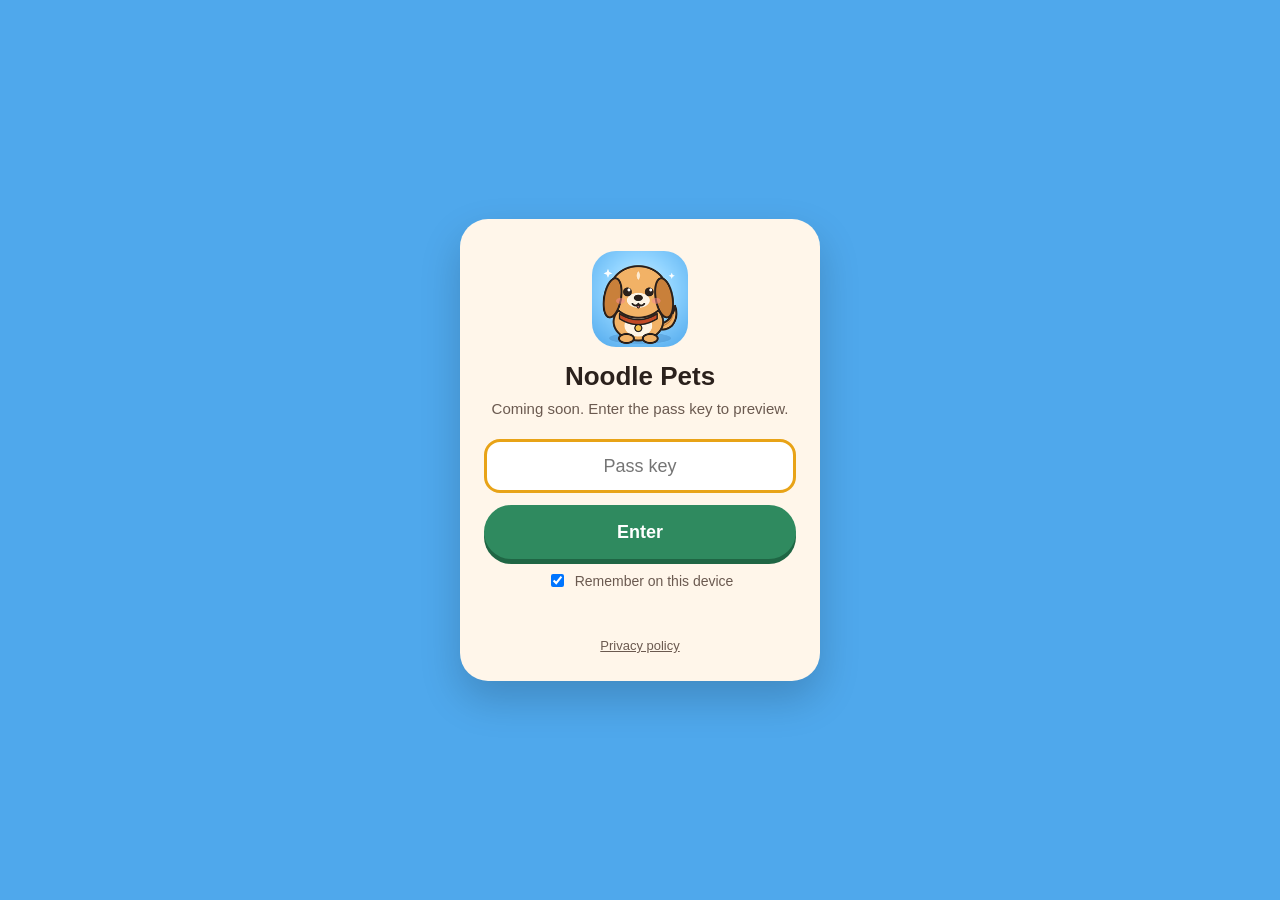
==== index.html @ c3cf855b "Add files via upload" ====
<!doctype html>
<html lang="en"><head><meta charset="utf-8"><meta name="viewport" content="width=device-width, initial-scale=1">
<title>Noodle Pets</title><meta name="robots" content="noindex, nofollow">
<link rel="icon" href="/favicon.ico" sizes="48x48"><link rel="icon" type="image/png" sizes="32x32" href="/favicon-32.png"><link rel="apple-touch-icon" href="/apple-touch-icon.png"><meta name="theme-color" content="#4FA8EC">
<style>
*{box-sizing:border-box}html,body{margin:0;height:100%}
body{background:#4FA8EC;font-family:-apple-system,"Segoe UI",Roboto,Helvetica,Arial,sans-serif;color:#2B211C;display:flex;align-items:center;justify-content:center;padding:16px}
.card{width:100%;max-width:360px;background:#FFF6EA;border-radius:28px;padding:32px 24px 28px;text-align:center;box-shadow:0 18px 40px rgba(0,0,0,.18)}
.card img{width:96px;height:96px;border-radius:24px;display:block;margin:0 auto 14px}
h1{font-size:26px;margin:0 0 6px}p{margin:0 0 20px;color:#6B5A50;font-size:15px;line-height:1.4}
input{width:100%;height:54px;border-radius:16px;border:3px solid #F5C04A;background:#fff;font-size:18px;text-align:center;padding:0 14px;outline:none;color:#2B211C}
input:focus{border-color:#E8A317}
button{margin-top:12px;width:100%;height:54px;border:0;border-radius:999px;background:#2F8A5F;color:#fff;font-size:18px;font-weight:700;cursor:pointer;box-shadow:0 5px 0 #1F6644}
button:disabled{opacity:.6}
.err{color:#C24A26;font-size:14px;min-height:20px;margin-top:10px}
label{display:flex;gap:8px;align-items:center;justify-content:center;margin-top:12px;font-size:14px;color:#6B5A50}
label input{width:auto;height:auto}
.foot{margin-top:18px;font-size:13px}.foot a{color:#6B5A50}
</style></head><body>
<form class="card" id="f" autocomplete="off">
<img src="/apple-touch-icon.png" alt="">
<h1>Noodle Pets</h1>
<p>Coming soon. Enter the pass key to preview.</p>
<input id="k" type="password" placeholder="Pass key" aria-label="Pass key" autofocus>
<button id="b" type="submit">Enter</button>
<label><input type="checkbox" id="r" checked> Remember on this device</label>
<div class="err" id="e" role="alert"></div>
<div class="foot"><a href="/privacy/">Privacy policy</a></div>
</form>
<script>
const S="eSe7bI6+uv2PQKWQcw9/Uw==",I="r5dWAH7FFzNNflLv",C="tU7Dg+xN12Fezx2pBxX2TT80QuZQuACcaMgy0SSlQi74p6P+m963Lco7szBpU22xBckzCBmv6VKNnvn9Brl9bWJ5ma27ja4F90gSulYDnF0x4NToG6OEJLbFuRxgJiBlAl3OkdBMaGFgvmeVy9aSVengG7XD1L810IYVQw31FyppDW4p727wZT1bjfbT7/6yvGNAMs93xjZ7iQbqXt1/Ss9nRn6gsKjWboa3WKhRLiLZZ4BfebGI9/KjWgi355+H8B5D99PLaGB1OskYKIRiDiEQ9Pmg+rjm8q+E/dH8H947MxqdMcqR65DNDSb3Z4g4xT94j6gYNEn0R6IM9dR/5W/KR7NTFNgKZVT2WmF+CoHAjKKIOG50j/DNaYLtKtUl7MeztSbw7f1z0KRhEWPvyD7qKxNa0NpigStcugkzQa8haiL5P0NrNGE3Qgkz/6ChD+T30vtWxIP+jj/Sxgt1aOYGaD/tuwptOg3GBqf+UDjTOiDINkeg4d6IgbBnh7kh2HjLzQBJDKIjWycocMyPudJNRaLu6IDs6HZBZfQwG/NarJy/rN7Qsj3M4X9CniziEiJtJGK4XJ8G2vm4LEO6f7F7yU1G0Ofk10X6U4IVUtP6DomHEDdU901K2cqVP6jMrVVYXf5S5YCuWvtd/J0NSL2pWEnBgt9MYTNM9dEbnJpC5mKFyfeKwT9/EEvof0uwUgkuSuyGg0wb7T34kII+V1NIb46kdxfrlbiXV3qM8nCeWIJWgQe3ggj22fjjM7cG9dip7Aw3Bf87CpT9pxlbE6RsU0i9TPByPdb7LjCWFA6kf+MzVrRC8dts3F9m9uOYcsS4Yd1PRc6tdQNnxdA6txnNiKS5VvB6iJ7kIUQYpHp78sdPqk4MPDJ6gNOP/mBdUrgZqZR3DY+0Cw0lYbT0I3p1boKFE56gfJQy286DOXRGhkSUsnTT58bN7mMHbMJkIZkc9d+HE3aJrrNbhS2myO6cpOxgXp0OlaSo9xyVZ/ptDz+syqjBi3ybxqwqcccv/FyBMPjrvOg43g2yLJK24ZBTziPZmb/81gxR/d2mTsBe2QLaX+ZLXNGvQ23oB/rfbgE1Zf6KDnLam3y5zhHfqmNWULHOshI0nhdXgFLPfq0HY/FpEYgTg6zxyFnSoCb0VcdKIw0E46jJ+/i5snVVvOzcFY/ky+x/HN3j5q8m4PRtSFFfTGoTvsMvmYTUY1LajHIA71XvJqW98JDh73+8sTrrl4nYu7xmFs8K6e0ri+wPeYdlvWDT6m8EWcUikdYuZ/XMgW7rsVg/AarPHx3dYfmuRWMatGuW6fwMaXyfTh+qeLwF36iPK7cWoHUx/Px+DnJN+SxmqAU2GX3lDYlyd9vXzqGFyA0IP2z78EH77rrzm3uAbFL32kmVHkuS9K/IHQ6SopUA7Q/mL+5aZ9UIpBFcIDYM6h4Hbh9Um3bJiqsPymhdAlWHDDa2fII+dsClenrK1ptfLEL2cHRe71WSO14rndL9g2hL9tLL6nwL+pXGjseXqK9fi/PZESLJFgic93NnyZEyiCyaHG4NzNCVnDwIBaiyMfwVteIC+bP2DUznIoffU7W24XofmIhcjcy3t2NFzixDYQTx9xX8c+NXs8UQ4hGM+wJXqV+9PbgVIXM/IaCoY2l9NW8u+TN0dYCXgTQuZjcgr4F5Xj40EWEACoOm6mxew/dH4OWNw8yHiYPX2bMZOB/3L4YFPzHLEYV3wrVAH4+PkbNaQphYt+oV4PcIV34YpUoBVdKV1JJjOAU9G91K65fgrPxA2DDjgGaiwMEKD5Kl2B9Tr8MJ20ww1h0WzpbdQOacXEAjqdNuDfx2HfgPNnhQKW2HJWoalM/26jB4/RD3NUgC9lZt6Z23cVHIYl0j3US4WCFwMf+woUhdTFef55g5zvNDj7ill59NSTXrclWd+zBub+QCylzNhy2fpXvRcWvXUtJhfemw1OFwMXQ3BM/ASkWWGiE2vR4nJG49Be/GrJ2NPjc/IV0XhbLSzpD4P1h9VKtSTYxERakyxqI9AOjxcantztzawdjRF5+K+sA9doJgw+hfvgoDZUPfASIsemELL/TgG+wjZtAh8Hiwfqi2Dx6douxPJ18pG8FgYcZH2iWh+QDpyGpeVNx81vzavF43rsdMiq7G/8gnY6EDuFLIi92ZuA60zvqL4dFS5k97TpVkqLB6EmEiGr6rshTxHZrxlAu6utxWONrtbfXwq0TC/cSEjfUNkuKSgvqx1+vNEmDgfKIjQda0aG1unLFn2Mi15pKuJqu2NdFFpATBh/QfjCzk1RTyR8kl+crBIaPkytBZJoei2ORA0g6LfxJBlm+TEONz5Z9cPt7QaSHfdd699GBlfvS+a0KBX9h/tEo5t+e9OuYDXV3D7lzopOD9cx9vsdB9IGu9X3NHP8la8PQ3ljahoStoCcd6/suoKMNHOa7Xe+C5cLY8hH1ieySS3moKPzaMkigejntgZwLM1m22okeZIoIYyyuVeVKWLs0eKeii1L0visEz0Cktfn4vGWqQwjh5MLnrqjbwYDK+TcyCHN88IRnNE91eq6chM/6aTSKsDR+AKqgnFKYfGWHNqAcCn1VHrVTh61vtVp2GG+amgidON4MyQ6yCHHYYJHqbTo2o/CbDWK6aiUhAPShPw/Vgy1A/Vf9u2+Vx2TpPdY/RmC/T/0CjJYM69+0dgFWHVSbztP+FETuMWOilqhcOL7C+HoLw8u0EQ61WLYqyhbPC8Vcruw3dwSiJem4BFSoTFOHy/ao6+3uWk6UwjmyYRb4vfFjSPvUMLbQgSBJuQ0bMUXjqlZIt+7wKNHmRL4GM2U4IaL2mbd4irvikthIKQMQq3o4i3iMrtUavb7gklRnkFjasx5pn0XcITU4iUsKzwHs4zUVKh1BIWkCwotpX8htwQaN529iWRe5X5EGH0FI41suD2xX82XC5HA88d+GDEvqZ4cpQCKq9/pGBB1LrZ9Gqc5Io5Nj1hABnfh3zR73bSsvBoEtuMgxVHhCXajVGM8yUGj911wbXWCJStIJ1YqRPeM9eoZ58EEjgpIwzYu0JqNFw1rpNAKXamBbxDH+rrWVrkLAlti/1Kf/[base64]/1+fUobmL8LLS7v3dY+0uIQoLGjdU4YSB8MIIwA+Am9QZv47fXOowGD0zvn8wEolkM9IyKnpY713UdGW549V4YbcISH7jMVFFxDwVqEN6pTfb2yP21e2VilhFLb0AA2LOCiZX0VhoYr6KxAOqQ+bqYaaJKL55djTCBVDbStrGXXyT9lBpffUx1r2CM0djgU79xGx/JkQQPqloPTQQbj/HmeHPoRYEt/LT6VXi29peq6wWjtjnURopPeT3ATbR5x0M+MXae1Ah8O5f9uvfr47AX1Bi4WOX8xx0zVYtR5KiDXREFoSb7Ofde4Qn1DThKSgQHGGtm1nqhpyO+vcs2bWuUJ9kF8L7G9Gxkek4qxTvpX4UgDm6P0w1prQPPOm7Jsgo2UR8tkuApXFU8s5fh+9/XXQsnOLjsX1R9DSANnR7LJ3VCVrpFyYfPbekVgZf1UbN7eUQBjTUcFFGs/AiEu1FmsIpSk4BmkHpIIkP395WUDmxNNDgzIZ13Q2yXzJbF7DwjOvCJ4aZNUwuMNSF3jXj+xHSTvA8y4GHBopk/h8ndwp1ydbvaLpyZzthBf8KFaF42pBhN6ivN1dFvq/[base64]/inlEqLqO34ia8RDn8o2SS2iriyKqoT281PhOjHM9jiRkptseB/0QtCynvKmLABUBp7yJwxrUcmHxY5/DQmxCOltAonMsNthNRRDjpoZg6xUrz5ODBaV8aLYYfPeAgu1iIreefFKh+55FuTSdaKK1I6181wYaA5B133FBRV9YMW1FX1S+Fk3FCjrOm/skKH7RAOsRXp4f8akj3sUaB37ZKxB20ooDdskCB2HS/ot8hYAfDvZCJh9BRZQuQAvsiRtOJk1+Gv7OyVtiZqeUsB8B2TlYWyMpmmu4GBBAPweIyEPOZ5+CdRk2z9RzaozfUiyWgWt2SxyK0Xnznyp9fypaJifcu7RJ/8xAfpRz1vLkiwzVE5opJ+5FExLl88StImK15taG9ULbOvD3szaRfIf/5dk2CmnpRUJ5SUxiHXXn7S8HP7wDh8U1fna1ZnFfopnXgcrcB13DFE+O+JkV1FHY4sukHnUqmdmpx02P6ZpEEorLuoS88/JWxIUEo3vqZctD5DC9w2z+sr6NKHHo4dS/Uqej1dNC2gqH3yxBILrj4U2gRmoG/jbQx1rNvMrYpVO4gWNmcFAiIWJ1Ff/iG1oZSXKwC12sf1nXoZ/ulQ1UjOZOMbSg0MCZ7puM39cO/KQmDFEgHWilVBsAm32woieIBzo91UXbF5zV+b+pgMJnRaKgdVlzPTTADojWfaNSoQi7v9MkXvISgxZAA3Lhr0T3riZh+eryRoQfrfMfOF752t6r+9iEnrXfiR1DQzLCvUMF8C5alrh9InVzU7Eipq9tsTsy0y/Tf3vTKu4isi8SKrpNvS3nKVe6djhC+HuO0lLwl+96/JF5PYDizzzvjpDXeuVRODIYf7pNhErCy3EWUMG1dPP2itSGGLUQRE8v37v4mERZeHMNMLRLeFWSxrNSqkuthf2dt6+e7deuW8jiq/XD+TUVnyyhTz/SJ3Wa6p1/CxcDAHhxH/UGQ5MBe7kL3E2TziS9JsJ2a+ZyvSmNqbHSqz55EF2Qmx7QuodJY6FEHN2Qr+NQrs2952RinrMdDOVFmqwwL30ukf9NEkEckO/[base64]/Tv+lYxq9PWzmhZTYXSI4P4/5JUd5+Rh3xu6GnlPKRuf9HRH71oBWkV1hQZal4aMHWyjTn0bENmrYCTwEUAntL4nW8FJ/reIMVpMdYhVsxNPtpwQ0IWAFh/qSpVslIYWuDGnPozBJFGLgrq/Y6TUA0g2o/2k5BeEotbo5peqhLDB+a4Xop6RnopPeU7vZdj7xTxBthb0wWzHakTaMXs4fYuyX6NlPfHwv09KBIQ+aalS7EHZ5+jpIV8m/Bsi1m5+Yj0gHhb6RrcpxQX38fGJtWD91jCNCufhClJdFM6uYIEUHxEV8pSA1iEXA2luwLFlzHGJzbvMTBPL+9YG3CA5eWb09D7A3pIrZ/k4XBE+7aZm/6yNSNBoN9/lrXIIVCnQAD7eNfsZocHPSGNOa3451vz8L7I0rIAu1lAxxGdbESOt8bNZLaIajgWXxqyC0oIpGKMJ9PJul/wEGOPHpMyU+/o21Od90S390luSkPtZaofLkmpQUgkct5cJ+T4FLiqIcg4INP+3OJ9NakTGu3P/Xn0YBat3VvbadCU20zUQKKiKitApwF6HoTCOY36pyvg139GPe8hM0qYa7+pn3ACkdz7ZSzSMuGaZ0uhF/F0oUibk1luDn5Dld9ir9BlAAGL+C+CXKT4IPupEdb6RkNl89MSNIat7FA1iWD4/+Qndy0gG9zYbukgi8AtfAKnKYQ1rnjmaLARQFGC2Mg8xj1+QLDeVb3/vvIZa6TAQabzvU3lK8406QfvisabHYrpeSuNhmEPm+ZLp+mCjB7iEyoJaXOg6Wg/Z6xfip80eG7CIaWhPbVe/LUwGrp5ekfotg6Km8/2aJhZs7VTuXsNGiT8xg7qvWwmHGAHfBf30oFNZwsjaAfilPNmQt8by3LuKDtVZrIYOue1h54TWE7nkQ1zfpvZUFY54yBiKXwi9utFJKpnG5diNu6ZfwEDLom+axg7WNyBUv/tZK2sbClrYWjZPTlZCHmPOyJgjrJbv+m7qEITqieNgZr4zTYHgl4gyAahBzykdWx/X55dP51cin8u9aOWfmfnGVCRTWpQ8kSz+YSIo1hWLV6Xdv7DGGuUD28GJuJ1Chu9lKXPT8lpSGi5+dCMkSR/uTR3o0/FyKa2Pe0cMGDf/v6Jiea4xz/+yuU1oxdyca+SJaSVOTx2iInpnrVk1GFCxIvZVNTIE/8Fdqk9cBlPHSMza8sULGkJOnIqCXleBQSvcJ1BP0R50OAHWPEJKzaq+Lc9MQahVlmjrkXYO1aWU50u/AdkRTWa02jn1WtxUch0qHLepXf43IXSI1QibRt48Yj/waCkvVb4LYB+yeJWiENenrPG7WrU7b5edtfw95LWQz1YLMbaBdRGptNDQEWJKQ1qsPqZA+otYz7076Ht3hpMsdO/0odYDCf0yrWeXykfogSoBkIkknOyQDasBQrpQpIhAKGytCiQDfHyVKbox4u6kXn9MWUFMlTZ61pJK2XHbyXdNaLP3JSNUkyFJGt/m0VdvWJ2oLxDuEddVhQfSRKhyQi3RH9tNlaW1QasItGIvWtgyxSQ3aMHsnz65OXjb24+6PGg/IJRPWSfY+2fgAZ7rZ4s1Uu3Iq6tJaROc1sSDqu0aiGDGr/[base64]/DW/ofGx81fuKGkJ0mUYv2jjehG3FZ7PhXxfrREVmd3X6uqcxjStCV3g5JSBdoMVrR97qasaPLBLddU225ncaPEoBpWgF//U9CKnbKMv2G+lAqWmOSLbRWyKO0d3wHWnEHoZIxKhzC7m6F8y3XZTNf3kzHqhusLR0gWa2S/EcDojH8RWIaCVMB4EYsJ8DdiI3Ak1OESOd1lxpBtLPmkhhIjP/whaO5dmHo/l/usV/K00M3AekwetHjExqttXO21jNx7BSKthF2t9tykhU8kLedV4W51E4eJ1PlzjEIn7u+0jakBZwFThyWRDh20BwtmKyMqfpGdGfc66N8OtxRL8IOicmSu4DYC8HJTdL1XONgAIlbI7bezZ/Imk/[base64]//2qug47+2Z5AkhLVrkseu1uJRJV40yxqwYng6TU4H4x3Kf978ut+0sqD32ch00y2t5oOjLW4mdy9sISJMkwDn8GuXgYwO3UuiHPB2oloeP9dz1OvhYg5al6eKOrIcfT1NstWJ9f6RSOsLJcftyJHHdryuQ/I+mwsknP3snLcVq2720b4Qe/thAHByvDO25n1VoeFJAJy4m650IGfYs4t3xoXkxdpSVlLgpeHBjBPjYnNCObO6sEDz3aJONcXLMs/cRtrQUzEX1Nf+GsQpfiKPmJhrxkJhAJRSQ6PnM2Dn6XFLSsehnDWg5f+c+lEQM4y+FCux8wrlklg6l8uSaHuEyhhK5DrRsNPd54Mbt26Tm8qOn4bup1IbFB6ulTwU4WZf+KZrEaqpyiyYHh8yAMo7QmD531bwnLSmapw5w/A3FjBLcIlNL4GOAG2VdIsdrUY4EbQkn3ylIxlMJAQKWI6SmP78Bulshmy477Y5n8dX2LVAvi2tUP5NY+t3xWbEkpw8+PK30qtub/gpXVMYrBRPUS499qd+arGcCqwZEBkn5NXK7vWUUSPxZcx+xjShOc0F638e4UstS0Lk5fX33Lppaf/[base64]/SRSPq3gMpZeMAEE+Ul8dOqdIunsVNZtResQuj07Njqg1kEiOJTntiO89IMHR8cg8xBgBVLZkbZ/tEw0oIYqTFbpFU2dnzu7a+6HkdxtY+D/UsAMx/dRrKzqZjXXLBkqUiyQoNqA2FcmStDGlZ/Sknh6X+ORwnQgyKWgCt8euEu3JpuhQKRTfbhGVTzHxejlwLgaxuWf8CUJhOCEbuD9+35Btl46xUuYcTSdLqeghk/IjxQ3vo4tkuFYUcwC8Sr67tIj7nrYa26Vs7qE+dvk8kH9nUYyHMg8113VoeWrB/pFnvydaaMQ9o19J4EySyNEOlJT6f8MFo9fOK/KEixX1IL0/oZnX65O8wWq76KXhj0m/iVXxv6BXxOUT+GNmUKEVcWHemrpGPJfHNYZQ0sl+LyqyUiEbj3zF/GO4+qjKOrL8oGyLmNVvV3MVEqvl3BRbx+/lEMuUdYfT4I1+ERlZ8eakLPuxFpUhzaqE0sX/nOOBmA7jj1Rz6j29naF/r7Zw+tD6KAkpxJHASmlRFoy96sNd4KaBMZwSgIkupS+3bX2mXHvlqd5lM8Lr9YIryQLjGwy/TqPgDG4QHa4wKJL0K4jW5blSLf69fGwW5X5Z34FMcuO3iA2vwnlQf425WKh6IdiiwZfiFy30fXsAYFVcQ1xFNId/JCnh812RFq734BJJAoRn8/W9uF4Jb+wFFPE19g/0ommBAJwaLelhiBy3KEKGslKy9rXP5J3pTRNHOAxAGhSgA8rv874baIB1/GDQDP+5L7hyxq8V42Wv8gaFrOCOrlgdOmRjLx1YEuxtYc/OkwE4Pn5/mTaNACUpCgQz/RMJjU8COglQiWFaAGEQBXrbv8kmfLgK2qBnrADZC5u1Zgu3urvmSyOexfUH6NjjHA9cLbs0Dnx4Z6wkZGPrefu4fRTsiE2UXxiVMBi5jdL/Zxfv5F+EmpqTbl9tC65VSfCFksVH6WA2zdi6pzWQYOdPW3KBRfQgrAqDPKQwWddzIe3drCC7fdA7Xk1waLQWrEZ+583GBuHmEVJDoVrHHF7ItML4UfPxClvEgv/p52vQbEmPrJpstAj/UovCuuj1lhMA5iVafPfZgwUx1tUkPSCWybXe59NFf9ezIvhQwGJgH2xQ2veb64tj8micpQbMfi/MhO9tmbGzCqzujSB852CstXhbCwhAi771+zWSD3LmrzpUqi3ew8k7OfwFkia/GfiV3XH7bxtB6b3Dr580vKdAiLAn/d43yZMUnKPy5oC4WRcbjDVsdDJljw/VBfLB9TYkUpWbKe0Fg2urxAxobZCrEHHkO70sfhLjpF+nPYrnyk3xpgzYNwKhMQdZ79SyT0N2Q90tcXUA9u5uzTFWvTYyVJMh5Sn2ehDFSpOqFHHQV5eLLwMfWgMnIoeVTu4qyhWPIJ6s5+k+89D2VmhlyySeV4mo3T2nZy06mupCoDdbw/CM73eo4XDdj9IrAo3DV/XKFSUyoc9hSuv+HxToNjZfWdrdhhkanjByGwX1RKra8RmL3DkiLtcI7QKfLWS2IJsrwhki8ZRbt3OueG0o3k6rFc4lkFlQxvM3mcjfojMAvvPuHKZfF7JRXoVLrpZ70fTFkhrnD0udZ18CJ8kDyeWzf8W19H+KJvDk82UEqZ4rFvWcTZRW/tNjml78h8cnfJ/[base64]/nbC1X85efPmd7quRtckvHFAYP1lStYkSdvuO8i/5pmDjXV4zB1G84/OZolLMRxLgMMdxOgZX9FBGTYkIwFqnx/cxyk8Jo5Xsp7zmE/1dQ90zOwvXHzARqPPB25uAeqN//sG3v8xV5mQ1WMW/FFFLi9yrRqZa0/mesYgicf9dWm02xHP3ZAkNG57jDBn1pPSlMQzNvSgrA2DZelEQoAp/[base64]/jaW/4WEYfiA9RQIFZg//T92adjkRlwglmUZt7ZX9j8dhyNnKlQ5INIpl57gigU9M4qt/kPX92jUWKUY1vHyJS01IjfTbg8GUJvOjpwSD6Mr8IMSSaAH5FlAlaQNLrY03KeKQOX/hqX72CIsDapaGVc8hH9k+mvABcsotKOx9LuYP2jeqttN+GW8JTdaF+cd9noXdYA1d0S+gQD36HWT1nCHNamggMbSavN9ZGYNauIBWdHpgsM5YTijUKZdRRjBwHUEd7YwEUkLh3YETkUP0lhgHLWdz75+D3K2tuZJLZnj5KBJ/28PNq4/Aj0bGG/[base64]/gqj2DPtekSByL8OjVnrBqCMSkk8s/mIv/Wylnc3aQUCM1Nrdaw04gpYdken+rHeb7Byb5Zk00mvkDbRh9+zNfUeF5fna9iJvQz7zYQmyP1yk/iEREV7cykoSY9jtEL8KMLqhNIy7jYGZ9nLbA41AmzBH9nYd9Kp7Jptcfs2SdVfupNzjnOoG3F6vU7XBLZJWFoZwzLeVBmW8rRwkV1hk+yBcBA0cSpeu611yJP6gqmDPRmkuV/[base64]/gTk93Rx0RP1e/Cz/B/apDvnluz/XkmidW4VE88seSbJz1bjlnUQ4fLKd2O16wvdju0anLwBN4qNesDes5MMYuHTslu0CqR8GUpz/uJwmB9QuKATyqT/5ullMeza35Tcq5+kH3Ss9tweluRhT2EG0LyFSSg0pMW+lOyA/x0RixrCCJ2pYjkHaoLchfYILyFHIyvuFSLkZnGgkKR9RPoeSZ3Gnj1nYBIHRwfrcfhdSoq+KHPAp6MEQt+NhDXQ/SYEGPkdhNhLbp1Ca973/3Kmv4eZoDua/hQDg468Xxr5xqI7bQ5wmOgXJMTDRnvFK6g41w6h0udAckTiiy4dzk8MLbkfzqsaJXNNhXqEfkoVGDHKHGX863AQouRTEYov6fQ8qb9WoW2pXN6x/UZ7E3gX/yvPVcfngGkv1z05yJaPUArFck9asx5pPYD400BiHwtllwp6PWJTBBmGTSRFKDdCVb2ykKz7H8VbHYZ58AUYmchfZ9C7icg0qywRHxxa2b2E8+lG6ItxP4aYfG39oFjCSQixpkRV/+xRbkW6MdlMAN0Cw9uKEAAAeQOntga0Tm1/YYTajxAdZZXK3bvTCpFTgMXOmcIcUDslqi2r11GTYrxjuOYzDZTt+J2wA9HIUcPQ8WJDTseS0Mcter7y3yG6jnHywOQfApoihhNWHkcUdlv7LjUUx7/ca1Myk7tEQAghO/Yfv3N/y+xjE4OirwQsd6WwxOMKl98yW6lYqqPfF3zJP+qUABfDnv0z4mP+APD4pCJgEhE8g3cuB/5zjekKZi0Q9qXYpIDwfq/DI9kEjZAxKu/Wj17veZDoZgvnXHuELASJd2ACm9PN0gvnJqy9telxC0k+eOG9BENRe4WkFY47b1IMO7hKLCwiMQR7T2+MP/Mgu2JR4PjvES7z8VmJ13Swl1sBJ+ZN4yt/nbHLOmByUAKw9L4ZykZZ/+fjrTYsHjWlvj3DFItI5oM/6RkCUxgUx2HnjO/1fgiOo32GWLCUx7gAgmgt3DgwV9faiWit2zUklGQO1ED/rfV3GEnnAwg+cu1gwB7Ex76cVsp6vUHOjrUC7GdEaR7Dw1J/Xqs0dW5OiV0p8OpHDazsiR+IsXdGF3O2XlVdQPi3hqBQFcLETypWGRu5S9fx4AO5phKNBRKN9rATDzizPz/n5EtdusuIT/[base64]/Lh3rQFJ00VRxaLeukplOz8bu/JVrXrpauvKQ5Tt60DuIHEYYdixD2sc+wlqmlCa3fGOx/7ES2lyEOcmM+GLAkJ8aqRx7A1hPUDlCkjzNGJLdfhyw7SLAMvyXexwLlXBgfWtuQCepy2GcvKRyAKcPC+55rfr/Kj3Ipx1FbzO6QfxlUztEqGwXri1EZDz/FUSLBG29+fBF722VQaVEWiC4fLtjfw/KwcTUaHlskfYjltiMVyWDKJEKdcBCv3NfkvmKXPUsf6Anq7/[base64]/c8aaJw+sPRx4zN2oiNWZQqq9Oy2aKFz8TIWFl4MvXA2TRgDzEBZljlfzE0N7qYLnI9ofrwe7YUSkZiDYzdHYMFUv8D9LjvdK229FDsA47a8/aj7d1aO4GcCj0DdokdYMRifM6pDM4IAhn0MObUfgn/XnQQVcb/UfDQKyS2hTenLS58NRXWG2+WBE1Eyt8REJoTr3ezagZycbMO3qhDgKFctrM8uzHXBwBg9sEdYDelfhzrSdVn1yXeeXChU9D3Wga9DZtVrgAjZsbIqqgu1IfX7kWfm/khN/aGpz3lhWKBx4shEAwb0mxKwah6gbZh/ZTf0IWkYwbrBMq6H+9QvCSF6hisFKaXeEvezlAIzPBCMvIf5J0GcwD7YtA2CtM1G4/NYEQAJaIOgFBEAa/xEwcEeom9yd0FDjPaB6CEeICYQlbUw3cvzHQQoo03w3M26P4HEWVB5ykLOgGyUDEzcqoKR/SKyAziRyffYvuRTuKIKi9oxxLvpuPaq6iF0gWRg53+HpnzzoiKhiIEn5mS7X1MCfuTBoxtH1JNzP63IFvXy1b/YK73mPCoYrhkMbod+Lw+OpnsCjLYYBgP7qA+O5bvxndYQ9hzyOArJoXrGA86wk/cElQFv7athDbo4jDVfsm8tK9ousvbGDQYp0jnRNkMOYXKO9bDJsres5UP9sWDciKOreRHe1+pCYl62R7bb2QPLnA37CR/o6S5WZuHugB2uzHYG+c56V0RcgBojPr98+NTHcqjKt4dkp/dsA7pT9v3I1TorAOhWNfp0OFBY8RuFf1MBlZtF7PrFxfFkeuuk1EewN6hYe/MyFVxqqgTBPz+J2IcnI7XUZDDQn1C0aJLix/Z7ufSmjkR8kRIknmLauFl8wV85NTk5Ab08HruJpSe31gJuijQD1GOaDvrcDpSLi+xO8R4cHSLSYGuBXN29oH2xWxyiWQ3SB9NSD2+DzV1m7fLmumq176b0oIooti2Y+AWw7eMRDO+/5hV3IyOrnxi1zg4pmTeCMlJrcSOwblTrvZZAIw37mextOs4xb2/6sOO06Mk/9vIh5iqyTHW4qSiK0gz1+AWaxPgJYe2cYckl6frHxllWigDXaScLqn0YoWTO3SWUv0I9VGu8Ox4unRPl2vOTi0YFygJYV/w0sq3rM3YmfPGo72oWqwsBO8FU3DIxekmJJi8KsVdAkQ1HVeb/1XjhnL+k40+paKSJ6xs3tRCbOqdTY+4k0bFISyIcAypEs6c0B5nkprBxwjdD+FbNMaQ+94i/273sDMqSXmezuFRKuhNS2Y1Gg8JVSyhs8DJZDnnzIehJu5jFKzoMzGpv2XdUk0qVqK6cPUzWiE/KKGPPUDytd3JwrRS6I43ugGWZfsrueJoBlno7+qWawbQMq6MCxrkSp1n3FiTRNYBLXVYhzDHglKJZzUCFUkcQGIIVMDBAlxdWVC7AGBQzLydL2ZynNffs3LkefzlxgptyJOn3ZtrDUO4VT/9XO/gK6GLZcm8oZuOO1dT9ZwqaqzNWIEN3QGw/[base64]/osjfoDlOoy8q6m+wPhkd6oQV68TTkiww1Lu/grW3DjNmbNISBHKr6YqH9mNeLl/6ceV/jpvzyLzn7NG0b6CTpS6W2XqNZLN6eeAZql2Y/UY3mMUgsxw/7mgFNCk7aA9JmPnjvdMjA93+fzfP42c0hCLv64nWF24Jzw3wyns9hUFDlIWje3ayEws90eKY/jlGnt53/pQGixZj2KDOs/qdLH7lanSmZz/COpJ1o+Z0U7xZNgqc90KWjtpqMXkLZCRlzjyv//Fb1PAS32jyih3UwiCG6qFm2xj4q9K/W5zqj0NK3EvCnT84ica+MeC314GWp96YiLsnE6WdfuTnprO51LeITsuo7TAgmEcA2Q9P76QoxeJ1lIu7RXru4QgOPM1LZ1q6T/kqbpsngPOj8Vl6N6PKA9wIs5Mz0UNSmiBbPqIxJoBRTCs6Ac7UBFKxNlhNio/ymgmCbCvEm5/r7xZxkU2W/dW89IG1H8sNRll0P2exeP4H07qyPBJ3OGR0ydvv4PdNUlLQmC7DkzJ/CCBmde3QoEtno0WlZt5CDpjUtsSvUxDAP4NQHiAZoJ1czL/l+Y8AtVDCytBIU2iRRk0yppoFRexNVivGtmCqiG0tlvgZmJ/Dq2zvqLyXicp62DiHsz9ME8XtUcrqaOjWC8ktCfeKxndfF1CItKPxPCmspC+B+oJAcOi1eFI3ulsH/MBYs4eC+ge2vt+GpsFXyEEiaj4O8JPlGjuMM7w7tKZKEKdj53eO6dYRKO9euUDzPNrnD0+SLq6LNLk3M4d7gQJNXzGG41tel4LZmHRDvLAgi7dFEdKqV3ua/WdRmWuVdBVOGBH+268KWvKc3fmJS3b6j6hOpGKKpw1g97JfrhmLL2I+JL6LCzv3xp7J0+mCyN0jBMosC66k36nSvqGmBg6sFzVT0k5vwgCo4ZVb/[base64]/oGBR8BjCPFaRGbkqM+kNm8w/Ei7tMLxiP6D8livbSfCq1Kt7m0TaLsZuUwaKYFoO/JwpIqgUwPTOzyrV0N2EXU6A3RHiJcISdnwU4kKxh/Qk2hdvdkpZS+ZqkyKk7eBozjwGfcNNPl1OxFkH+c/xf8j+aBrJkjVhN3z6sQKQ6KxeDTl8VFBIBEJeZp9VEDcRWBi+smx7YKc/urfVlq5/mEGX/nLjy/KxYVGUhkZ8Mxr42OV7ystbzn9j3y9V4tBnQS4KUuibiXak4NVlsdNDESrfdxmriktzUrs3v3sWUszmy7Zx19/dhyDtfCt7O8f+0ITav2ZAJXqeK+sBoLzxJ5xWZrmXfq5ipaJLZZDESfHhTVvVz1X2DGJ9ZPs83CCetsw2AFzk6fcHQWzIoKTPE8QwFIhRASs8xxlY09Val9KT9Wfp/q7sROBcUWRidacII/ICsZujOEHFG+dQq/eQZHl/uod2e1PrWwzzowTzuagDQX16KuKkcaVVlraBTfmzEFQdPymcwiCpzgbvI9Gqm0XZy4VR36Rz62xkYnrrCpuxJybSyh1YwjN9Vfrf1gW+feIX2pUKKwoT1JIv6643J/pgYxNX8HmeQfbwTik2I0uPVcTZfoUzpaN1zP3QWdgci+gbn5XBe9pUtO7SVVzskYAxcbZj03LM7TblJShMyZ+wjhr66kL12wiv4emWzAUBpcgBgz01sFo9qiQ857m6LSDQrv6UTkTKLoR+BxBBI0P/1Dfi38QbJh+Shs02j4W7QjmD7Yv/iIGdJZcDKFpX4vEzcXihFu1ipAp+fE/hNWAG5njtO9OXBcwuK6WxP7Igmg1/qCBxIQyobmfDz59VO8QfnwyUMepPO9OOgtcjfkxF19kf2geVneIzRFSgw3jwS8K73zjKJiTK3jeOYKqDXcQgi8kM0v5HO4YdmzlKyzZ8Kl5NaWtV6++b1qGhETjXN77PZJrRZVojvmPVShJfl6xijcpSjh4n/8/qOktckXOtymKVTou0pOxJIje5nmc/gxj4OPYNyx58yXMm5rhDraiXJi3j/QX7xy6oZvgMhq3U5or5rCjkDCgPWqYvHpsOFDx3P5dHBvJbc2HpWgASdTjQGR3rcw7yqaXuAIXsOM0siMqyuvZVIBl7jqtuK3qQcUK+GnPpq9CTm31e5GdLFs+FVbMOPIF0Y+gKO8pmo0KQpE0Y98NkNd3hIETJytNc5/kgKBoVFYSF8udz1YiuITBun+fpzghlGrAyH8eLEe92cW+kqWMKuef/CuKZ/gy6TnHDngsn3fsUYXopALf/+EGZ0da8wbvCVv+qVoKtv6h4Cu3n+97TEsZ20gjGCWb2hfmvE0eRknvc6ByCeOkN8aoKbmALHl1m/sZnL58mddWCDFbWio64lR1crjkWyk5TLoIQQGCjl8tdk3iLMMlkqzUBmGNYk1i2seW9OTmm9uIU45/wfDA0halNh7MWG5s8vf3DkARu9VU8Pv+LeiS84wdO8CzuUekVNPIf0NecA47omfWojLaMUxPo3ch17oRDmT5ah4KVlHfbtETukEGfhFddUwe2Szttk8AqDwAgzS9qOi5axVXNw3YdcTNS7tK3HabA4JCebOA+RVVnkNrPI2tHrJO0V10j2dh/ue+un4q6ZqkaxDDVw7zzj9ueFjKVV+DkjHkjESB/81Q+wf/Mr6oSeF4s8JY4iZwK9TxiRXADVmdxARcK8kmIcF6pwIUEQZDTaTSKoEn8MVUsLmF2pbwaKMem/cdNbGL/8MIPWvXDA85fw3bhzpt5vVukfeyQHwvlNPjau272Y98Pq1ZJwnFx5ZVLp4P+zCUu9755RzOnFwCtCOZwB1dwY3ZuZ1NKzJnCyoB9QxNaz4OvATTDBt56NYAie+uKeqoIUSnFX+DxNPbRKAH9fNRrgZKClN2jCFmh7gyFQLSOx5WUF0KNGtdPlJC/[base64]/1guhT/KieRU3kxXQuamPu5199JT4ZCUk26aSTPGpYmCqjvLadu6pTn3G/TlquGb/S6tvAK6kWbaaibxUV/5ub613nZvA+qidDAQLdWQE9r7UO6ofTG8UhPEXgaTdyo0H7b+hwTLwjF/cQR9FQOAlvfvb+uJI+DAA6GAbrqF7iIlZSHyvANRVHVdwtd/i/TzZMG0YTp+EcsjM04ivELxgfoYagTTO4CTiDgvEBkUctDh3lQOHuUW5F9KTE0yZb02VnCnCsEfbMb9MRJ+wU4VcSrD57l/3r0zDdHFJv+OvkTkKDSnZ8SXXKEnuf5cS0uV3Zd9CVZf2+7YaxbYU/XotqxqImWNx8ijH5V+hnUHST6rdU0PlLHIXjgVoXEIUHS17nAJriEmiLf3prQnTwF5TKjYqXXG7puB4ILztvApXI90A/2sqHs8Vn10Mfh7wJ+LAEGg4hci2dzfHI7/NuTNG4nVVXkhMAn+cXgHztfekyDehregDC6v8iXeALGy9cxRtQwdWfkMlXJGQDh4YPJY0vn5iJ/6Yqvtej2I0j4rm55zqQeXTXuhCjg/OnLS4ZgCThYOZ7uK7aXDj/tu6yU9uTbwb7tvlr+ZNgqQp+vJ4LEKGU0QUeLDgSb3RR6S/FFun0YYvbY+eS/hDdzaTh4ZZulveE7aK6wMWBIASAOjkEZ5bpZJ4Inl8cDDxkqRtd21SsBb06P6Yzyj1yMGBhb+QShDRJMVXXqNxJTaa0cxRZ5Bds9UHlcyfNUXXlh9qF1rNNPzC6CsH2nfjxTmzMwnn42aR80xrfda7fMjkaJHj/kW2rGC2hLi6tHIZpRbHXkuZsfiIIB8bfno9EYUoQTywOSOcbb4gkI2Lt8WzfUFKvoyOMikPQm0S5csmsFXVHnoTs+3jnVBtK+/4Ywz4RUDVy0Nf/4YOWMRSMJlAU6LMuNZZlH/5XpycndUtaWCtGZV0wgPdrKerW4p/aRXaBLEcrpz00ib5hfHFc5ej01VsErufqXr7D0jp2W7+IQHU0D/yN6svI35bvjyilxEvBz02P9cJpmi2m7CdHwT707HWT2pxJ6o2QdwF8Iylsv9xOAG9rFx80Q1kEKfvFKnaEqaGpKujpLKoow8EUy3B89Nj7FezOiI9wLvjJbITRTTdOQ3uh/A8Pg4DP8+dEtBHQTdqLPchhSTr8fqj6jPOC6c4m+2fl8tLMCsAyCvXv1Cn4uOS975e7lNUysXZs/NeZJD/xHa9WpSHouz8xOyvq0Sv636sECGUy6u5eBAXFBn1QbktEaiD6D47SHJOW+cBB3iA2rjbrVzwPTazKpraeH3uQ35DCO3PEyLlC8s3264CWytJtiD7VOQI4oFAhH7sX5lhmd4BUZxX+66mbeE7W3V5ambIz/B6+82JDm7zaB9P/j6NbjKzz4CGZ/0KHWF7fkWY5U5jAWG2/39ZkzYlvEodhgEbP9KcU1/l128V58blBeLlSlBJkszUBC3TL5XH9U5KGiwKqRv21aqtC/OY9dP06io1+qWRTCN5SVuWqzIDx02r59hXv90aIN6Ruz/fOK1QnU7pK1GKGgfnY0eMIGw87Wmdet1GH02iL24tA8JHxne8tpETEj2Ud7D3svvM7y0vcrZProIV0PV2/n71hYa4raLScvBA6WQQKl7x6MtVQ/caA6oSBt15NIBTvf09y6bv78DRoDZQ3vOgX9bXDBDZdbYH6BpgX/2XWXA/ffNPQBWPhvfDFH4F7FC7Pdsfa+MYBF8J7QGU4E23o4GVMVdPmFCip9akuRskINBpid9w345kjD/+TAUzDAvHqivTDZ5ZjmDcrhPxXFIZ7uEW9LmFPKGnrxmvWfe7gYS8fFhkeCnbnBKm8lHhBD13msLWniaqqIVqWyh9Rddk3U99NSjT9k9USoyiOnyWxbbodR41rNWLWkvx96SYI6ojVPkXc6dzAplJuOr/wfWQmXeXyeoQg7oNfXy2bUPvKRucIe+kUf1qXQEGrkkvhLZjZ6rJDUQBu+CziS0PP8EC7ongjHSr6LbUtKsuz48BONtDhc+iaYsz33qWSuQh38CVFqiaHC2W+jmr4Rlm1C3a+VA+ton/ElaQZJJhqRvNNXNFzUKBdL7437n6xpG/[base64]/pbwwU365r3/fIU4vhsjeTrn3POPiEHH+cEAj1F2mBaM7BRF/KaimMi1lbqcOANFYE7dOmt5GEgCGB6NuKrgwfOc4rWwZ6O5MYW2C6oiW5RudvK0YEN4vRzRJczgJ3YsngxZEIxEhi5xMHoN3jNL9x487dotSlAbYynIUrmbKJq1N/t8JzCVZfBcYPPjxJ1d/0Ip/kHDXE2dVqqOMhznRDJTr9scshmLo7wcy2LUMXLFTt7LHJqjZaLe7SfVKRwHZf+kviZcgPgWdppLp/R/NyWFlwZNmabnU7HHza76vo5iVTHTOaOUaRzo8Gazgv439BfzQPk34tqWBnzqAxQitiFIGJr+Xn8nawU/oBmAOvS9niWd1/TvpR2InwsVWkJSKGTOn8foqnZjALkYlwk5ZRIJrdsdv++5JgD+XFwF3+ecxb1VT43hy4J3WV7fSJufuPQV8mDz7lErEZtH5B4W3vuZoodNXlmhGqB3VYYlPrHF6OqUQDcTz89c9roGx4rW6Z5bKfQYUlRLYKH4mpH6SOQdBkLu7CaVo4A4FFMjhAkbRvsEDQa/mdxSVMd6u1s9ijCjVSAJtEtXFX8UNqvbgiu+mXcnt8JTX6M0PRYfFYLoGXeOVOrVeHiK3WiToP/Kq+shZXC3o9SNE6Dkb0M24mbhbQYCHmedDLdNpFYFf0ywU4eY3O6eibMrx5knESLQ6lIThcgKomMmu4Hx28Hiq7OmiHGdofJ1KphH9BxItkwLpsMdzfPdbO6OsPNHQAHO8bkOagMI4fL5YvIO0vkcS0+v7l+tnR1UB/CVONIzeul1UWnC2fPgO4Jb8OAJYFIwPHtdItUs8FBKwaX8ucP4Ue00ZnEaoHDsBSxzZf7LzWIizMzHNJRXu6QM5W+7gPoGj78H/[base64]/ivg7iTdGykW1dv156RkRSDzXgVomJDy9jG/K4FH9TcOajTe4jk60BTstoM8WEQtlstVPcXSb0mo/H24mIf1g0cMZBdD1gm9n9tNqicoF2DQWYo53PsaujeAHl4XoeIxhn4fBUd7U1XiEwM3qRKN/dCPMXqXgND/3w4ydkSEy3dKGadZru4BcYA6Mz8uvkCR+wP14Vd9A55RUfEkDayN86AX6PgvLCOifnGlHsnb32OWcDYIt5R0Yrs01mE79dtX/ViRv2+RJczyA7sNf3PFEUmudgh1foRIAcLu0uivIaIrFxIDq1dakYbh67u3YIdtyUAP9z1OLeRxpxTanVhATq22Ap2IMYkVAh9n6VejNHY4C/B020MbdZcw3/CbsibixpP2v9xFlVmfGF7x6gtYA1fBbk97J7owlkFJgjZthdY3ueKnS6eIMmsm1anMz/x7V1ga2ULXiOInLiACXBZkPpuDX1lTBIQyt2XpVMQvhWy7qSu2/V7AbBao/zAovZ2az+0mI+MyCxMufGt2aJ991mnv7Q2qgWi2isy98s/F6GZ+71gw+1NRWWbNP/j/CkosI38lQm3DHppcLunQY2ld1u8L3qQxmEVMwqdSNxlQSqfN9x+xbetm3xt499A0Zzf5qdp5vkIFOTtjF7eXxmF45EoUU5Z3m/uCE50DjNBpy/BBDbLpOm1okn8qgBUZpKcosAYhikvz0uLPjAwy/bxP2JIZvZ3VfuZ+5j6dM00A+QxSNhOsqOO0l/Zuix8Pb4CkN/54hFXClWe7jVXwA8TXO4Y2iU7UM2d1UPWCWrMrPO56LxtBwpkU7Dgzp4+jrJ4qHFlqd1/x47Gy2zERC8qXdgwu6I23pYB5PCbCqNVel4IHSaAdfuLb2kmU5QEi7Q+/CO1sBGVt26DaSoXKBt8UCta8daecenv8SgNOK7F8/kUqToo6Ayty4AJm/84C1vbyM8QjTmIQO8I3Et56lcyM3AmnhPIIaOerwW5iSVXtg7YxcUeoDV+vzdAPal5weGuvXpvn2AtbDb4455w0G1Qlbdd0XUBoAqyEngdriRN6GrzeHlwO3vkLjd5TUlq5oG9SaWaPJ/FjlSGgkk8cJ6qdVHTp98a2wVBq7yxTTJU2OqzAoJcyaWNvFSvom2lWRn7PvhfvGCmory0pIpAoQzxJ4xXcrESoX2Z3hHg/b56RTTNDhPJnULQZG69ObkLUo69wQ6hh4IQOx38g4G23MjgvgHRtYCadCBwN9Pf5fwxAlJymsfnPVgXUrZv3EaM8s7vlJOtEOQGI5dJmUHopgBGxYzPczhdEVTGfb3eaHAFpQAl7UfVUYG5tpf7/xB1aTevNX/2Gc5kL1RNcOOcvgeFYerwTqTO/GmJqzxSYp0n9PK4ADjzRsWaoa3zKi4OFtWDCaoQ1GjEvjUPPwTryPHWUIK6wm7lJzEFBJz4Z3Z+yJLOM9GFLECZRk22/2uHmIYhtgNFA/DibODPFPw7cIaB3eZtVBzMkDWv9PLcYigxNVcnp108wYbQHaSVbVuQoIhYai4LjI0CuPnQXI/8fcPo3blBW7hOEGknH0z4ava0Noi9yi2HnSt38px7bf9LJaFspYQJ2A2N3PJPZAnD+8Pyej1ftZDCpEzk8dqLwr4hc0hws09xoStK7KWc2KKbfBKcXuPwbbvmlUY2vftd9+4OkHg+3WWiOZViA/M4LL40oOJZIQvxc8VMrsq28PDO7zaiQkH+Y1jRxfpMg8Cq9VzZD5POrEXHkMd9ipoMKMNglr9L49hwdGtpiyQKXDS2m42lMJhXzYg8dl/xLHOuNPWD7CRIHUZdHLJk6C85VnAAz955kdDfFtkTA8BNLEfdlDPaY1Vj60CzCqY30K/Yh3T49aZ0sD3cipR39teLX45kjlWSyQuuAX8vpJ+XJsjBgigz48wVEQ2X+VeBbkrcjAli+aLUmCgfwwmTpcAIKziCu1ftT/FOqLW4C1DMJvcWvhMwXDJrsZtx2sg33LZTZnK9aqF1R2McJOnInzOzuGkdcKSLe23D0Sg6URJgnSGIY818FDNNK1ZgUO57F11PHTFy6x3zMMgaHeKcTCk180VFHjdKxmbRjI1xMFcCiPeMz5CtrxRvqs4lk0JwulblbrSmEPNwUUXLO0D/hJ3huGrcke5GZdWojw/HTiWiTzkFzguyukDwyKRn08fI+c9Ur030g8TsIk6ga/6G3DgMQ5qbosBBDhkdZ6IfkorqsCKTvdYhkKUfJ9pYl1DlVXDy+aBpQYQinpL99bsqM2/[base64]/WYAQ+qgY7ILrBuQ7ZX4i4KmZ9mllYjEwLLaF8K7ka5g94Z4Fw0gJ3EWaJEF9TKLr79Nl0+JV+VI5B+AQgdtPEgOD4M3iO171k5CPXc+cavGq6jWNppXYiLQPFwBe1VRrenFuXYF56qtg0oU0YimzcjkNrNsdFGEuQDnQispUCl6/rhDCacm+N9KM+cgpcT7kLQzeHTwTl5VqkBxeWS2gjKxwmwpbpqRIJlJfBxWVsK6G9lxgz/OGSvF/bGSjd/iJdkqmDN2o4LeBUOEOZM246Gfs6autcqKtzRvSD9GVayZFKuQTTC/YNWBHgY0DjmOQXIRr3KE971wljFDCPOCCL2hQAeJ9l7mJsRD2oFNg0YQQ0hUtX+hS9LAHSRrXTk/yn9+lWqrZlu/JdoVbaAKIAJWw++7Ajes/IJ1OzSQD2aZMz4tqRpYjF4EZcIRfZcyQIIuu59nTzyflYiVPxm2rMAZeqiHMGLuZ3MxXLJIBaLE/nwYf6Oov4icRG+3gEKXljUTivNO3SzA1yTNOHQ1ntBXCB0t8xgpeCtL3Oej/xBW4jz7SGTL+oDlotYwmhkT2+CxXBfrqOtJmJWmGgjU/lpOZCSTXqpG6zU8H9MP1pwzkt93sxP7sdNn6yfsMIFoxa6Ls9dp4Ikl2HtjLToGPA+f4LxSsLe8pMB9IBdmO4oFW+A7r1Pdpk6Oaj/9egsM0flg/uLxmIRwPi50EVHNxDNMAgetXeHNRPoE8TBRACK4HzL/wICvzfqKZp+vNXAOHZN/Z9P78aNM5MiYv/EukckXkH7NtEuwzyJuMf9tSVf6nmnZBz1dS2Oznf8QHcMTTfvVm/HvoruEpEtxyi7QyH39IEQ/m5wJJK16KdorfglF7wa77V/1NIdmXYQOa/qDtDQIlJFXcig6oa73vsBFkfMCdFveRet/[base64]/uELQZZ69C1uQstA0/2otoO4E3t1/X0N8GVnGhusXiLwSfRrTGRLIxbC5t8kIRGgDJxRcdnaQwXTqGEB7m02ELNypvmAAqLrNiocbPkHcCsNccIeidPhAWmr5EINaWQMazrCsU4XTeeG7FPsOhC1jTsz7kfqTimVgLc080hW3u0vJGMqCPtNZ9ysNEtHwmxbPDcZk5kUn8Mz3q9/eIQAU9x+b9JjOjmKib/tTLbZBuAnH4FD5WhIeLcLzbkk76Uk4uqJ1mq82UF+f5F/GPTY8fhGBmIavels24eaHbh+Ek+cgh5d3NYY7ROQhQDhdYZ5tS30psXsXCsYswj9q/wPXvTfy8Puqa1QKTvTtf4DXAhqE+p2/GKGXRR42X9g03g3pcYqdZ7SUzd+0P9JidxPS7QgmY01ozv2XI9KZlwAqkl4abyfnDgsytNITb16dkewEezSVeJ8WnDcc0R4Bat4eS9TOalgYzGDcKhYeGvRfl63LEhSK+Lsp57WwkQ5VL9ysTQ4wjSYZQqYfE/noISAdHcVy8wqPBdtfD6FICnkrhHgYv7WZBxZYGiJ4TLAIb9LtjssNa/ZmsPzIdc2SZos4Yq/3PZXhoAB7dKnqcm64IKyB2bmO6/[base64]/vfExs4Mb31OZ7oqLRX+oNUI9NcLNKoPPNSU8Ewhsg9wYCA29dC3pEz38v1wgTqTT1vbebZGkn79ndOhVHkn9PNkAZsTLzFBR74gpvzXmkVhfbIc9BdhSYz2DeTKwhISDOvPur7E3uxTIwfe61H30FDE0VYmaccLyQwmZh5eCWj/t/s6XhP85t+i/6kzfCCQ5QF02q7TcQSGPmdTLHc6UqCA1W0d01ITCaCSqX7yKnK4qFXf2lXg66Vs8DbpdBFKKI2dWtNHkP1vdmLNqqZBHMuSDPeNpBUFn0ajYznGnczZH1SV+PEnlfMMz9N141zsi3UZxQr84sF3jpGleAcs/B6bpZSK2eerNWGpvhHyl6RHVoeBNn6yfX6rR8KbRZSQcU0wdaGbk+sCqig31K9F1XFRj/K2+OSABs7iq6tjRBZP6lMjxYaBDu0E1Q75Tm9elc8ZySyYimy7nRQ1xKv0HWoUrEO8HRmrvf+Z/BPAQV6uIjy9/ajYf76XnXLl8ksBdijYvy+vuLSpkQOP5/[base64]/fU99jUMO+h/pGrYO8aBn6oowDFE2iEa73dHb8mh9pbphS2d1ZWTYDEwVlt4S0be74IIaRx03m3MJrWStX/cHMXGY9WRprQj1WdtvhSV/neos+ql7ZFkYsvcVwtkMhzSot0t7nKIMIbU0wq7Y2xPShnqCYNX+WlRE4M14afPQKMXIb/Aj93Rri5D316JhGouV8+PusNpWdhZH0k9iiZDZWnLA+MR8j+X1h1rqKQBcJVHB9T7MwnUDgOtz1KQsdi8ovUAHZ0azPzMVsCbhLsKMcyzVGPKzmx5KgdC6uWgvWN4LYRENFjOuZQNbHai9cqmwCJoLRah4D6nxAdw+vdbMbforWUFeMBtojuhdyug+cnRSOEZ//0TcWDw0N2zD1wo5Lred+E3ppq67Zr3D/xUSvfvjLYBgjTv84vqgxgxgYm/1VKAIzCoPOVrM2Otke0/Ap1eYlJePOGBJvHL9+JBBqLx5fMQu673SNP1gDtGkuZbaDDt807KmF6CdnhQfMPqlIydsEnzDuoC2RWneraj1qpXx6eKqJwFBX/Y8ggQXz4TFV6xyvT7u1Ul1KBGWD5MfuwSA0nyee9IHROxK2/jQoW8amFXnckKGXqc68CfwoEq3VHzfUrK/+2wIqKSKyk9NJYwHEsdrJ72CDKQRUAn5hjM+9iLs8E0hnJ7TtUxAiDkBcYgQMzTcVUmoxb1RdFgysdzQU0vtL5/K91JBVeI3T1qJ7b4A3vuTnVzLNZwwdszxBXHk/Jxrxbd8xcJMbTQkE+Iw+aXMBbK0C8PgDgiMaO+9rVl8QM/86O7/JsCIBHy8lJM+taHZ6ab700lNC/Mpgvr5+A29JvXlU4/77VpFmk+fwWvj8vQFPc0FELozIEmyxAQfrbtbG7yJUsNiCCQBPVGDTujX/nrAGsqqMpu67dOxUZ876TrBoUVJAxRwcNGvjgMHoB48G7lYJzloc7n1nhImjahy5MYUt82tC40jVUEXV3GEYpYjkb5/oJ3UtNNvgn0v6DhOC1dZhOD/niYyOxWVBK3JBN9Lr+mXC7ItvlBux2Grv9MWa9dWHya2cm3XQxqFWYGgCqYo3YWLVXITbftzMyK3UPXJ3rHYCr0HcMHZ9cOvxQ58BL3Zun9Sm+F9bRrM5w/[base64]/Q2gxoIVCVUXouUvSaRYer9hrNrkjbQEvwHVIwtlbPTYLN411muhs+hKBvw/EW76v73WwqYy706gMMySPaX3+XdMXTMFXLAZfLlpNCeelMJ2kpC+7hOGV6SK5yZjFuIsjvT081HaCj6F8cJAByko+8XxpMV8qQU6wNefHYNRxlHAFy8LfKRUBf4iIv6ni7tDaRHrcG+L62W4/fBp70XHpWXTS+ThjVfQ0AU8RujZXRFz8i9A0Xkl5MTLM8OVIdOxcbAkP3cNAAOhqkXMusLCepAh0qfuZ7VtHUDI5PQ1W4EkyGKNvqpJmVmZtWknVR1n888HeFCtNCE3WaMWiQxBv++XFJwkEoMKDyebOg6Y4pYfQ0WS2kYnV7Z6o3Wv0yIz/H1gOABlJ+aNApMkDS3QeM/1B0r8Ao2ZdxeEtHKvj/++idDc8nnf9xRHA+GxJmzCFVyvG9g3fAO1NwefGyjJoRFOg5MIsEqGZ7LVOrKxm9UBIQrXMuraz21Ak/+CLTKlU5UK7BZKi4seQd4BHTEXdg+8M4N+yCue3ptHf0obArWalh3hffJDcXtzki51plsRtDEFbe5KGTAmKf67eWQYtGEyy7nTmYlEroJrQrAI+pdyKXvht+cEBXokD09tweI3AoSK45zOxgzOplXg6BeVf68tswp0Iqb/RQB58ZriHSGzWu3KTC49S6flJCoXrcNyk9p8sCOLLwZvoAweTP7DZsq8dLII7e4YVZhxK3C3iBhVXDRa5u7liNA31s4WIL/gdJHiJdrtlfzBth45Y4v2FXgW86qdRoy9OBlHXTtOYG/mdVZAJU9sL/O93EcDqQMRxoDGbY4/ZcHCtsObxVqgdtJ6ZFgJhouA7h4X76ySuJ8rKYW1qlsK9dCXXyuRZaHTltGO9f7OTvqDZERGlRb/KbTuzw/vYC3ctio+iCQ6iUQNirwidvxb9TtU6OS2CXfm0gl2Zag7naFqRJd6JrYh6Snrwd6y3xCDfXg7bCd0GQdm0+Swq1TMkLaWXveqn60aUjCxKsjnigYss0at06FR4viCIgjyJfsqUuWjOxPmLsgUUhDxvKU+TDdi/psnLopAxUFWhY5nGlipyrTYCtbxFkg96uS3akO1QskfZwHrxkuWNuyjy8F3dlaI3mo8PefvJl9RYSWjzO0qni95L6HjG1NRtGrmlXHKVaQIt/OdjNFxuopCootMcY+tTtNRKpWjoekzhhORdVlMohBCj1+KHgyX0w84uzxa7S9R2E7xKmaGeThnZyG/8CO/IOk+GY862vrNVF7ncJ1fNGX+s7bnC3fbb3B2sMOUw5AiqBhfQmJJd4i2OSk3h7igmZ0sabg2w5TE1u2KN2b1FVM8kK3W+ObMIJgArP3JvlZJgZ3Qv+s4lFceTwMdhgPRzZkAMnTCmgOJ3DjKJSyrEhqW1Xnj1rPsz0LkvezxOP/FimUbxa2q1cV+ros5/k/tLQbZnOTrMdZQ53j9o3WL0xwP+el/5H5d3B/cgnTbvLH98l5BaNK94vMEQqzD5nezaEE6VPa/6dlUxLpv7s0JNQa3j49RifFk+Ep5xbgq5SVUhMXvlged7Z7oFHtPxBKPvUcMbJRZZ5gsIcjBlUG24G83ghAc/w48nNoGwJZsgl2bDSSFyZJChPGB1U6kjaq53Oh3xERhJZKbd0Zao1316CGq9xuBzBygUQ5nSTCcYYTHNAigcJ6rZkFXMhhycFDPZ02mFFQk2Iu7gkQRja0aTvkjKf07a+l7/IaEknz7IFPgKcAAi+jPAo9bIhLdQ94tobjotvpIzbi4U4f0r6Qe6ClLD+xQnVzW8qnpTjo7uKrdwSgMl1ygKZWRvmv7GUeRaNY+Rjxuaitb/0O6EzvYOT59oPC4HcP7o1R5BD5d9xW+/[base64]/20+LWG6YT2RElNb/IjF4vIgm8T7dtc9eb2U3sPo8xkkHvJCx/bPL6BiJOeu3HQsIdZgzHqwXf/FAUfuGsNhzc9nqenNEmzdzfu97FK7Em4eyINnRnR+wSSN5Qy1dk0oacZVYzHFS5WRx46Gin3DaexuTS3VnPHL+9SHDC41INuDTOT2k4YGzSNgD6iUSbJIt+FVyFJjVdtvnvDBNY7CHfz/BHOTS3krmgsamlaSG1RlXq4rpgPoR83RXaM3qYHCNXiyx6fmuKLsPMERRt8vhGXneK2iuykS9J47T3OYUcqPk4nZMnk5MudLLZ0pbXrCdVXzVV6YiUepVPCKqPFFCU5bhmW03WmQAWzYBNL35o+bcSwzSOFaq7/7OCuDN2Rp3Uq8pKD9/y1LnFTokmiggU/jvXCKJrNw7DjGmw/A8YYUx7E8gzG+M6OhQn1tJr2lIJe1SUYjrCsnmIYgyO1bvVHWEd/06hLlCt/B3vVQTXuMi+Kz102kr8E1E9X57iLyUaBzWa+l2gKuU/4mCK56Y4cOzaEUi8rZErQfn1YP34m6g5aPfZ9P2Mfx4nPaGNZmvYuL2C8QsQ11IEojPpVQukUXiQkKlvVri3S6ye9c4WrogejbKdI54HSgZOcYdc77nuMTe1dBoOCHcA/6E2se+5lv82JWNiV3Q4aqGVpZr8JdlF04OJMOz59kw0laoBqhVA2zt6ZVw0sNw3nwzFUsavCfRJ8XsthL3f6fR7N8iu0igOkL643a/w8g2J+V2eUgJzQd5BWbEY7kyIxLwPGRzkiBMnu/[base64]/s6nKZPAHilhmbiPKyYtazCiHg2X22Cra5qOqXf4lSByuOSd4ozUQWsq4SeH86OCKWn9nFGMzfV2H/lutrBdUGqjozIGQ/jlKuT7tehGE4PeJBnNRT4wS8DjXxCxafgQyfO7RN1INeyBFMm2wkcC7L2w9+QK7QZp/iBMtVJ9/SPQn8DRHQQAhCdiojxyn2AvUhBaodKRX0TaqdgzxDCCjvVShNCSJPmw8P1ESiUzpSnAGOnXjvJpkbnCBQJUeR9VyVS+7W15ytUzZEKeYD1cbY9JN+D8OyT4L3j0jVqX3K37utWmSBP8nhM6z9VhJViUvfu/[base64]/zo3jqoMPvh1tPZBqr389M93MspHkAkPEjlqzgV0n89EiBtjoLMWAGtegsftZUzlCYGugByrMl4pMcTwusLjFA1plPdVVLYFXcLUubDZ2uYpHa27YW2ZzdNTClnNMFVySMCpyDj+k1BlTKze71HSLwuP1J8bm1+Vv2Hqv4i9yI6TludDc/cw2EBOkGPA55dIdzvsqhHSMBywekFOJqx7Mv9ksHTjmjcLY/XLVnxuFPVHxdnZddK+Mj8nmfyv7mVzco6s60lL8ymuKL7XqTum1cYFp3jPC2D3DGua/uxC7Xz+h+Tfb+8EZeOi93NGXTl235AHSukVE/mtMx73Xo2tXTukCSL4uPugmdxFpwZgVBQ8ySCIeDn6Gcbh5hzDmt/dKgyDbEtUX1a+nYkk25Wwye+7khSHAk9D6lQJQ/vYvYmzE3BohwJso5aZkOwjDHyUvIOEBccQmMDI4s2zZA+CTcGujvUsgI1sIHBvUAeWG+z3IeP8VO9ZiRlZ2U+yvppTwjI82VmnMKxZGG8vJqUU63y0Vk+9+JhpLT1FSKrHKkPlG/[base64]/0MTDj8ZtIEbiofuGB4lnmurzRWz3ls5/WIZjVYRzKGKQn9kuI5apbf7glUxi+/KW+GasoAfYtA8QXcV7P82+DZLrgpzlAy2rvWq1UL9i40E9OlSvyK/9A+LbBin85LTll9AfwsHqlmuwp0Q/mbXzxbRK6swRQnEJPIrH4bTVYm6vOriSbFGs9WdIebTAMwakL3D+SDLkq0wSTe3n98t5Q/dxtzSWBbA8sLa2f7wC7x+B5ckQoVyNIsjHD2O64eYWNJQljWHi2hE26vcIcelpkypveMRysWGPW59gKcgdKWvE3UhhkAoQo9P23CPP/o0Xcv0YqTA0p55COHZh4mri7U4flEN+NrXqNVqj//yavCYzGNkXmdmFX6v2/CJB4ycV4V651q/qtK6L+qynKLBYmoU3ZIOkw2FDITUSTPL/48BdhLRpD5mlukxBcfuzzkjfqCl9uKRB3iniVuWet/+XO9BqVxKkT/mZayJili8ndmjVbrHI72tr9KLDGiy5js+REiSGLJfbBw0RM1c58/BscJIG09TpbYsWHV9W2Oeu1GeAOf+Zs5R5rwCe/fph7pi5Ew1LXke2FwGEtjSPKMsexaDpxGqJPWuI8fTXL303H+6IyynIfjCh+dfsI0lqmMuOcCys1uwwdZ+/[base64]/bpR16KBke6mfAi7gA4nf17IqIJBYjMMJHk7t1kl9dte0vljegDeBdA9IGGBi0NVpTu0Y+iDaO++7QtU/[base64]/Ipxn/R4woMrgdCBKBq6BS3QkwDL4tr1wQlvq7pgRfgrOeAVlcbj1uTMTBGQUbLatHvc014BlHWB9A9PuMIu6u5kjpPfkJLjFN9Qfr57CHafhZRdXHumgeinYiKoRSL3FZCrH4FP54m3FJVrkv/FwlnzSDVEzT+IT+qdRnuCHL8MrVk6OLtxVGCUGPpqQ2MyaJZLJp8A9EdqbdeYbBWBM00hhGtWQxEaPV+ZHtM7VS/7Bdh03RG4DuJDQAH61waqf7LHldP7wVgsFPKZFBbwiZQhB9D4Tmps1iwladHEspVFdmeVDJSn4OGMNWZWILH8BsJuAclzMbKyiNeEO+Xc0jGXzOB34kwfogShQ+3MkUVrK2gL+Ex5l+1yB8QAb3W1CUPxYpOlL6VZsnnNtoNQSXBuabwnt/tX53Ys8sqdes3GqHpQIA42FWrOqiBmCtGGkL/6GhK+Jj1bpEINDSc65S6zL/9Bl2Z/viMPHCo8D4Kd7Z2EXljilh+gO7dwrY2XEaXZADektjsYgH4KoFC6aH6AFiyC4PMbAg6LRGIHrUWBoJkUJzTMx7QR2caZcuT4XMAVm5tnv3Ohysgfr7rv6Fk4qsNDiEGY6ZLUQxlmeLPqjQGjAc8I4w6B/AmP88xbzwmitQshSNogIu+8vxauZsxxPUxwKTJmQwECi0/h85+lOaE7PlKUw0YLDpWXwUVtU4Rk/tCUN9GG4XgEUneR+cZpl+VMMIl8vmxDiFBGTCjVuEdQAxhZ6WCA/NZXbw5R46+T5ZzwOMTQbb8chSEfXwhB2w/eVp5y62vDyaDDEeIqQAGJ9kVwNCa2LLETc2kaLwntDV1Dk2MsH0wOIRcI2gsXDTbbCmsnyqp6zrOWdF29e+0PPNEmJVTCvCFzDKwARTxuZ01s/CAUM/3wW+MgyQzWrR+n8zfBLBHvFgLs1UZbCLVpIlY2u0HjbqB/QRdXPqYv5Nlse8cE7J4gv+VR4gTsQHBC87oHRp+/b8YtiN791PCzXPQuuql4bUo7ESSISv7RmFBydJiOhIcqTT64g19SFrDDssmvRyFY0imCFty7xMxXkVPdNhTs0J/pNiWvQYAaGHZ2HCQqJA5n+k3qtzfpXDigJK1dwuoA78JfhXVOoAaxc1fog+qYGdkP1V7jVsE/6H56WityTZHakxAs6rxtwHrRAABGzlTlz3CLXm08guSY/kfpClIDP96irb7a20kW66U7320LQ2ECqmRPTkNDfOACb2+bxqeb+cIjvw6y36Ec3cTi8OzdjtC0kQwkQPW651QKuRoJgTdq+VfN1XIvjEZoISHNCz2bzQlBewZP5BmqfspBlK9Xri+U48jnEo0y6TYKVAQs+ZHpFIJVgYGF07FAbG5v06bNkc/dFoUS83rbtn8f1O8YC3BT3frxpJ/wrcJfiCT2XPuUsaH1zP589wbUwN4YN0qnD9B2Oe7QeTbAo0ypn+a/rj163EAareaurt0C13Opq+yJ6p6b1gWZJ7wwG8u+01KhIuNUg4Cth5piDwLUIhwkxBEt/cKQpgcBAtJfHwQpupkC1jWQWhAKrErVjiDUtTYRzW8VL4v4RNIA5kihXXIlanlYgfrsM5kWlIQa9JLo05HYPyqE6xTl1XmcIzIbKVnKHPazHDS4HC0I3CQ33pEXvQ4ck7mwqb4R/vJa1VseqOsEfz60B/WwKX/lVxCklR2KhkhbMUOJ5OHiRbxMraxt4iWZK69jiMHjqehYiX/9G0tmRKBUGR959UyNjXmmyuoRAbyX9N/1oQcuuD0dalhP+eMRNadz8UjD10MU1y+LnluBksFuTJXvjjg4Sxe+mUpIPiIXw+RyUY/2qpQq0PCLvgQUJCjIw7wfpPUM9MkWiFTfVwQr+ePTus22OIPyfLFMDlRygwdzigQndb8f5VG12CRWfZRHPq3Ix2pyrkp6BIvuA7pTBMqB/oJGNuBYoJcR3tIvDfB+gF0JGsF8PsQQJeIsjw95lc7RF8fxsvQoQXz3Uh351G8zE6+md6n0dRvas+25hyXwiHvcZii63h+/GVuCeCXOxDi/GFyf8Qt4hNOCdwWqs6F1u6H0QoXuvn5wFt7XVDZZQ43ielbA7yrQjgfnS64N8JBidXS8OhUZX4vwzSvizSqsxdm+ylm717pvSJoOehG9DPJivkxffbRfus9SAz/lSSn5whhoB7z9cXbqmv/Z85lHb4y1u1NqaY3slC5y6r0xQY3OXNSdwFj6eB4OsknwjOTVvqCxu1zQBHZ4+o6iciYlSnjEcN32o9wa0S6+ppV0UntbwHEKLoumlYiBua49bka7cJKdytrX2SEWEYERNlHjnbBcNILDqkpuFnXyS3t2QctZHDe3f+/Kj77G+0yEZ88jUYjf9ar05Ec1JQCvM2+OrxMFl/XEHOYlAmXod3pe5vJhH8gTesCOeFLjzBIrzkPGQSadhgyhIVz1GnzDJE5rJeJ5Xl12OO9CtPDSddZcAtuP2TkMh1qTBJUOUnJ1B+Ny6MfU4Z6smdNL6DID4fvZMVpREPc5utNAb0whsbep0fh3NKkXwvN5mozN+gB2FgjlTvo9r906NbuT50HTb67ksfml+JCB8H/+IcJGXUFkPKSpGKq25zbK7WH64gNoWGRBYf8DGGHK2fX5iCwajE+Fqan5vVr0MdJ+KSzypXcmFsTN+qG9ZUmkGCvkb6A8G2cl2W5q1lFRk4LsCXc2BbgBMmJQcf7I/xIMi6ITBHj0p8BXYnSa/LwDB/fLnW1xX8zv9ecx9ElcybVt42L+Q7BPwVvxVvoYbPZ+JwdMJ8djljcXt4/qd+8SYBzPIXlovQmDzpSsOZHu7Oz7kJxbSbbD4axINuniCKfUxU9dYY5k1whzAlcRL9dAEIWSFt9XsiEycITbEo+Q20HFs4yyLwu0nzZiw/FQZI0ormZ9FJQH3pELxIDeXJ2E0lQ6uLLmXx+Hp9Bm7ljjvZ8yw2t/MYVO+m7VB+YXoiJlOlwbzfyIcrsf1mb870+VEfCjTsxbyS8KgrPndgRkwY9wQh2YYY43dHCq3cWacwU1fcAwjCVc3XV/RAMi3LoZ0JuuJWs4UYcVwXysdlYO1nKg8AwU0HeHpxg36jtx/IwZjevFOtpg9Dv1VJLHD3rniOey/s4VVxdII0Y9JO/vg5PWneXDrMhjOOIgPZrltYKoX+yT4MXwX0ggmTy0r4uWhNPDmeoDJWs8mqO2vvpfgOeIiBkQ3wtGiinnO4+sFSlffmqJvlOWUXX/GUQkJdJYCEDU40GLllrKc8jvpnIICPYeIP35vwErtAbZLJmrn7iRO1SzQoUtlK5JkQsIhYkweDYOa6i28RV+imbD4PtnJzgxVkM0lcwtPlDggatcp9txrSW9ISSljGgXwh/a/UdoHRddp6BkkOLasi++s2PJa/PuxmH8P+BhkB2bZix6dl+HlHKKWsNC3BVg9Lrwho8EC1C8+g9bLxM3xjVjG81Tnvf2O7nAFQnsYRzPAVLSOcYQFWXdd83Sht2t8+Bjs8fnEwapRSpCZ39CWokCodiVe/WRSEuNjPk9qvhKh5u0FpwCtKBRB1xHuFjdWwGGRO18EfmSc6RPYAnwjdXgE7D5JgtAQkoTkkVHDjYNq/q1VLiEVtL8s7NcrAmMMag085KBW42YRYGAbaT4qczM/zZ8hlVSxwJ639sa55zWejnYXzaTYQqGNsZkKFw0wVCBMrrEfsF/WbJXWs6P4kAE4V37xvM+wyC3VE7ZUrxrfVHlAHHnvP2ud6jjuCYk9JoXbFLKxykudAhpx/5JbSoz7j8JrvzY4W44a1mNDpZMfi89akiBdE/iRaATZGWcKpGmJNH16ejrNcz8JKT0Wo62odDapen2DDTaIbyxvZiPz2/CbIsqKvVPsuEDSgPPSWYuuDyNlPWUf1wJY0BZ01dYWxctAU2CnSRgXyWkoZ6+puEgc+9CXjZa/wGzQBhtym6OuonEvm3eGlav/8ImKkFmqireuOTDsS4hwoVeGA6HfCCzw06UK71/mx+E+kojyyuUWMjLhXi4s0vzfBQB4cd0ALfcmB1vndwH/[base64]/9EGxlBN+OlD7CcDDKVVTxLFWWupsspBziTGwO1dpaPdEawgLAtANU53rl+AUac1U8GNXjOUellnWzuEJIo5IiXl7fqSnY3/o8FtEc8lLAQZIw7k2YVZ/i8djCbK4MJ7kT2DS9U5dUary4LZY/TcEEuQnw/[base64]/h1nohd4XV02K25WrKcXY1+oTpEPamVmHd1d0qGM6A1gaJisn2XudzJnZEDlKs+gZfhbip+hfLjUm3BotS9iF0esNBNPny7j5nWjn/zoA1/XFvunIaWHRPHCOAnb5Lc4PhuHBShkmWNQdR93On/XbenpVuAaywqZUPXVwJAVcxHYlNtrV9kWXe7WK29y/irVmjG7cKeAEWlMLzSir1vn1/cr15cHhYhPMfAOz566K++bapIBfRurCV0WoUo+a1i1E4QjtJayzelwuYJtoOW+YlYmhjTgE2VFvst6j+oAeBweYVuS1/TEc8B1fefK2dlclSdJxyuIsQ/jUX1ukCMRL5iK5NGHbrizVeNbo4ipkJiT37qAhiFnQ0v6iwQYnZy5iZSpzpQBDnl96C6klCsp4FPXN3+ffeZBszj0DkdbxlpjGeW7StWOImf32YgzmF+asJpdh3NR4xMuRBNWuTYS94ptPbCi81/HU4x3VahtvjMIdhXHWqJr6hNBBaE0ctV8BLlb4jMgRyedGuAXMDNZlazlzWq3D72pClPrPReLyQ3m6EUMlBl6t/RL/MgKQuCgFmRGHMrHEptHwIUw44dfu+DYs0ifKRZoR+Ow8X8fpPXnaVSBI4NjmrmTPWFHM+QBxJyJybW+WSQnulYZa8lWQULkltf9DVIXUOACuU/2ObzR59rkl3UdyI8bJYrzYE3eKfSPBu40zGXb4fEiXW8v/fF935NPSa4PQ+mjnsYU5wUDaM0v/xzCnDeObj12wYdXEqkN8m22tADZzJmBPBN3Ybr+j1VTKbNTdQ4t6ZoYWLkj+KqbD0txnA/MgRwKIyfCSpccl3tmtvhXHWpaga0ODT7N1xXFQnAGVm4XB+ncB/W2gVR3jdayS0JXMaLFYuwZTwEOjwEAvSvbLOd3D8fedSjNm/+Sd9XbjZM+OKQUouosmX4UefcQwD72+V9ROicooJqq8JNxX8uUbDdpTePcY/i0QFr8g9FTVrGxKbKTaKq7CziecgVhfGB3BC7nXW4bUEPyVgGNZKQrsvjvq5oJGfzoUh/[base64]/f/evjIlZUdV+vypEl2iwwrtTeZEelM3TedBxj9QlgjLLpYQ0ATAzIIips1HeNlRX6+W2qlKeqdol90Yd0cdS1SmCNL/J06KMT6HG/+LTp8DKNFFFrCoroQxsyg9CEGfSqg/x2VQ3ZimgLBBCV6BWD9TqYiXPUNNr7b8++vZDsHk7Fb2vksrH3EjVqOulhBSjgvYQQ9cpf2jKI/y63DQXtgeRoPe6i7Lne8PPr4AkSITBhaIPcgoQvsbayPKiPMd/[base64]/ugOv6vD9OAIxcY48VIAKVL0kR+uwq4TBVVSShEbgNNe+wSfp42N6Ini2XrTR4s7zINYBuXTaz/FAJWnwSSjfEnl2YdN/KK7mXmU9CdS8iIiY//[base64]/CqoIbRwHBPjSu8V06tm0nrnFLY2dDL9i9dgTvqHg7F8cVkzFWyBCWQ+uTOhrjU8pvzaVg/pjT/EZCY7ND2kW41MTZw+jYKMHu+Ts88zCxTTxl0/qMn5Gps9Z5aQsEPnWZrFg0ozXm02nZnmp9bFUBWyT3C/tp82pxQTfgX/[base64]/kPq9XLAzyj9gw6sfZ0HfFxZNrHIP5byM42Z6AuUBvZ/CVlVPMOM6i6N9U50HiJhaNj3+Ry5xZ2HR76hn5FfWu6pSMa8PqHaIPdX5LFYtsiG2dIP/yZV7pJ41zdOmAw2Jr4vn7bNWjlg/abEo9U0snctpoAs2AqoMTH6K+y3MUwWkmnU+W++vhiXJWAM/YOiSJdmoAwsiwzuthpmH9xc5URwFhLRzqRlJH6amaGevWDWjfaAb584utsj6wThYfamUVPYKHLq0oZxwrqnRyozDP7T6gN5V2qxYwH7+lN+1AGNuBER3Uz/ep650oFcNIt2+z+QNqHuUx2+JSrEfFXqI2jD8fXNjtFYdRwkN8VRh8y5Eig80r4GIM+k11ZeX0I9SQy0q2dk+nbnNjYeBNEWDW1EiVU/tk4NytHLbQFmSSH5D28UVGJ3zhBXUy7yU/nCby9olLPvbJOhsFoImyVQvFF5KMbC6VyEgp8Gwdy3dhq6ITA8NtzMkvyzg7CIaOcWKrnHJjVwf+T/i+iYBuP3q01M5LlObvzadtL8izlAn5BvTtO6A8Oy58AZCJVtYy+b1eCJzBeeMwLWRPXp+y9psr6lrE6zOzF1JAi+paPo4yvqbgYhbMeg0VB0TH7PdFdPnln+k/Rx9WNLbWfJmkPbMYwthm06kOzZsKp+BqLEWbUlZVcAUl1aq+pIU0JyCr5NA9NvGritsoiPRX9bb9qmniI5bwftTt/0H2gVK6Eqe2Quv4i8P0pZvjjKnGtFsubGQ7/mPFlxwX6D8kNkSJCPB4T6J7aHVCVbHFIZ8hKXpoEduWia3fmiA54nQcVtwQPyRVkY9jggwy8ZqqTrQurxd1QP6YouL72gxtkHtn6huWpZDQ3/KRGDnHl9TxUmgDUgxg5asyWvn9hRhPXKq3bIgH5vog6TWQoxda5gnwtZTNiT/QaXK3GkLZJ9M4eZ+R099PYYH623BTSvBFsO3TxgLefNGtYfPjLo6uJCRIsY1sH7arhWN8Dk4kdLsls4a76m2RjgPjaKZ43wOjs9GhqYWRWtVb2GO0Z9VfNS2yRsoXjyFbFzT8Rwx14hearraW1bHpxmi0ZU6fcfbK9eBO48eg3Wqb6FmzL3b4pHvH/kRVYEth2h+fZjiIz7uLb+wA9GsD4dH+uB+MF7J53SbByupO2zWmdFUeSdE6WkDSShtTdztfCbgKR37REc5pHz+dujr39fEG8c787L/A2svK9dtayFfN27Pfz2ZNXyqdzda8ZIiAJKL8AkqbaI3ZFZPOh9kBbyld1EGbqOzsTmhG58f3s2UcUpJf8lhyOuUu1CTlJ/NqJ7Wa6g8O/tySctVB8gI1u8mWCBxMPRFhl0hlwefR4QMEOBMamukTEwHAiD+8nmouAfDRZF3RvVAqk8VZHcZ/40j7ColxB4jgHoqmcrxY+ECoG06UjAFmXYrPNS/7UHPCWBKBNlrSd0y79dM+icnZOELEMFPT6yA5Xnr/dLmPKJsP0H08yc7DOJgC7e/r0KjAJRlbWnmWTtBE0kiWXSZ0pB+dcioN0OFJFTs5+j22Zr9OGVw1huGUSlqH9M4BkAc+KhjkfFzn6SzAiRL81hG25xY5RBu0gaCm4+gzFVUu0Jaf5nT47obC1VxGOSuo4o/SSzhV/SP6DrTqrk5Dlpmr28BzLAqUtxt44M1XFxXMrhcQkDqBe+eyrdTxD0AFNbUwArQNAuWq0B1Ja5ppcZ+JuIE/wVm913/EiU+PAb1OybMqUfteKUL3JiyF+zeLCYF8ZPM8HFLydb5nUT9njqN0B35doP1WI28uu0mshHY7+VgTGumWMNrxn67KXf7Q6MGZhfTpn22dZDsq8//mB6ypINxCDrD8MRMpx05lRKj+zJ5ChqFg1oz7MNIPCC8BFJpCtRqLmZd/VeHmQEtD4xMbM+iUWOkcGM1qrVtqWWxdJ8g4Jf7ksefrpa09ouOQ0F+B49HtMhVk0sbqmJ4uGUCa2niYYiJpgPC9mUrBQQnmGlbLnqQwWFDwPMERseOXAyY6xKuVR45+UlT6tLwmLx/oSk7jhY8BJHoK6oY6T/ms4PJRXC1qDjdXJlu3rQSoYBjfCbxK1Gp8TV2PHa9uoiPNwU3z5xIi/mfv7b8SdPkJ8W881P1PpM+LAfHQlDmtb95FzLl6SSG1XXcyGCGAkTBq8Wcjbtggwx3Dbi7rbazyHUCopINnN0shaBjftK3+ZVcmAuf1u4vJtWT/JTURQv1prGEmGJcGlxsvEjbWFf3qfEuUHkLf/iomkp16VMZDZEaIRR+kVWJa87ewkoBKXdr8NS+5mxHW6OlSC1eKvNiJODgQzLScl9NitKY8e2ElMZ/fU0lHaTyesRBd8FDkeDWUQ6LUblD2B05l/jpJ+vOhWiadfgbzFnjWRGX/rvjZN35b47T00RvlnRcGVrYqkapvxGQWMOUxy7bzIVQ1+CNWTUIf7LpAo/BEyWIumJPQXv/U+2fooLCdfNUziizNpgvO35bKj9DNRqbSaiTZE2l7s5p1GovNPfD3twR7TaVgjAtKtpiOOEEipXVP6PN9Vgbhhgq7vJGLqHu3KKcVpr338MRcF4mEg6yaaxajeCYQQzI1KXp9ERZ9PK4QD0+WBRUdN6eg3KoaulM6YoTPCifppr/rEPrdovp4QjO3JFDqDsgb2PpC+2Ub6oP395tlSKXI07sivbTjSfgEIfk9jVW2xjF9EoaMAMPFhEejekteQkNNt5/CWMJWD8EK0Ol7rhS2RWUAZG7Lq4SXE4Q0Ico7dwrsglhcPY88yg8ppgXTF/kfjFEamlrkcRhfCvd0lVUTYzKhL9SdIeaEzcXicsm1qT5Tiit15CJdSMKf3dmdVvX/LsGLO2JB8sLHJyGVhGiRX+jkJuE3HtZBt1HKyGYU5B+LSnGW3/Kw5+lkPPOg86stzHLrIU9f+3TLypEEwzw73zhi6XyqbuI0S/bsLPpH8aeEZMWFCD2+H6tyFYtdRn6fBANl7BvnsjZd3nVTxTwqEcciqMAVTmoopg9A0BqItYLLFISolhNgiiC/g5vZK5LF+g6WcXw0D6MIc5lrP4UzeDUbCmpUMduNuG+mUf029SZYvQLsoqjDLnJ7GMwApeFPoVGZLMJMn9JpGvt5ul1+uZLjPWgvRsQWdU9Ft0YnR2vxNHSt13M48tykJ043H2C1/j6NvhOXz+8XjlpbIfEiTKQ6F/fkmI0k+MNfTF7N8E7GiNA3s/oP1FfkQP6HwRRN13W5aOZEpQOvoANQ+pl9QeG6mwSVGoBrCik0HTFQNFvMNK5OKTO4JavmjY8W1Wx8s18y3QDr6IZIQkC2544r4LlUUUXI1+o5LZ4Xer/XexGp+cnSPNJJVyRb3tyFF9CQ3wsHmiP+1/RxJaR13QU1QPhAye6IgYz5jUgmENsG+s1l7afkisJeb37khGDVmvetrj1EjZVqo8X1a39JZ3fZ24X2PkcApND/LeCOHA7JtmjCHOCyiSq6yALpp1/ic3o+u2I+zCOfNmlyjT7RFjtYbaq+goSjhu50mlmoXaJxIkqkpgWq2mV/zc+Hii8lcsM523UKas46FeHeyCMuANvz1HZwTnVXxIfXo6t7AVBQam784HTTXYdFH8FIHP7GwBGoJW6334Yzj4Vp+9ADHp/iPPAXUTcE6vLTudXxjA9ticPODhV//v2JKJ1MytKWwlU6joRvRTxLHOEILsu6XyLH6P0iBxl0vJ2TPWMWlxO5OsAku84XdSbwqxnWEcYNnFT4N3U7F3//IN7OvxEnaV2fMz4sY27MOBYFNH4jkIdsRCqrLlUrZpKvq1G7yczNGdHvGWMYuwwNBdH8ndW8hsUZD0F/MzZGptnd5T06m2aJAd/dNCyHQa2s/00ypNEIeHt81Vd6Xo0/UCwITxwi4SVhxJ2910wvmfvYKAS4AXk1OeO6biBr3TT3M30VfcGz6eOM7LbF002dR+9sk3YXuC+pSuOh9mxh931qWGlJfx98U2AhuyusQRhS/YnnuARwpJ9IXtDy9wby6mEC/SXGhISoDLEX4/jcsWvngecmWORT4j2I+dc2JNEtUoiWjI6qBLL62ULTAsKKK57atm2ziV/FO4jPSuKln4/Wy2AjIMrZDSsvUWaIq7+izi1fCoTCiatgr7tGNfhg5aQKaYW3Hesqvifoxh014asoqK3n0ydUv6cg9qpeAFm1Wddc5Eer9/NqQkZ9UuJvrag1aryzwKKPMOywlJH8Wp1MH9Q+xx5Mu5R4HDPKTcqzbWeIfdIYrZadN6q/fRhXk+IoiH6A/HLbGEFG6XNX/IvthapJNdKyQWFNCuYAz3Trp9nkXVK3M7VnRoSCH7CquKLaiJRatJh4tYs3WyB07/fX7Cpy/[base64]/dOUNjU3HA5/VniIlCyHnLe1O5JRva3U8zEYkGacO9D+QqEcaukOdAn8TyAzl3ahL2ovb9MsghyhwMm9pjaJmg0LaiNRWwUmLlfJGPNjDhcEOXSEcGlKmH+QYz8W41Ne0L4g5eVRPJ6wrAj9R3zOwttwi+Mk9uA2idHicC6UriAuknru/1eu1561bz9hp1bvYeiVh1yDrG/BTFzUtlY90S0zYzesUGvQRCw+T3b4zOkmySCWnPaKSHszdQALDybdVz/UFQToLU3+7IwWHgP/6FCWWANp90CzBTcP+ZDiQinRxplwqJQ7I6lJhGBFyecxiTGNs818qVdpURP0RUXWUz8UCHCpCmxLPSCu6JUPxwKA6tAAJdVALLMTO3nLtRFn4JW+hOF3r0wYw3z070oh5LikvO4XO242+LFBcrREyyG2OdgarNlaReam4nOCQm1eElXB/5OeHr/aUsnuIlj9IiQe3jhgu81TVj9yLUShwLigVSOUCFa6s/GIZRFyKWfJFgQ7OHJwYn9BqTpX2lxnqy5Zi/inkeza5KSeE7z4v2WcS2Q5luk+OZXOFQFlQO3zN8NtzxIJ7lFe4c5CFMKv0GNf6nxS7ekIPESOPCJqdIuQmj1vX76g6iYijqJnF3brP1G2erpBiBIUcb4JO+JR/s/uAYhBeaYfgGveZbe1cujicqQJj+mlDpKR899TAPuaZt0AH0hl7xqi0LOgLgmp1Mm2T6qJXuXD4Rsg5/lQ+hscQJZYELiplD7FVIwtMSIq4l5+TgYaCvSH5+KZF87aK/R7jlnWKl4zJh4GIDeQNNMB5M1ErBYD4lIFDmam0ML6q2utYa3y3+mkDwwoS6yygwuS1YWoCu0xaDTMLR3UxHYyMVrX02rgV0bQCBOR2AIHN/XX2zHFuEc+koQ7pr6DlGWww+ZnkNQgPjQ/LKg0NqOWpUj1NfZ+ft8QIjo+F6tEQ40yclIdsrRS+YgJZNtQ+tDvsEZQNWUCvm+jFiG0v1h3hMGkY6dvMMMCh5M3LPAYluu/wHqVf5KXKaOqa2Tvn8KAGsgGscTapS+jQDzqyS5N3wgbwEI43qGxNRxyojYSK4jyxm2GEl8P2Ud2bhn/B0iSmGcyXzF8H67SUmXKnqdlO/jQrHNl8jEJlngTO2d3M/NRLIk33KUQZX6ujtrI7cHdw2mM4pjuD1gDM92uSg+MvxHOnAfd3MuiX56A5gdbLpLFb1vzRkBI1xQAyg0Xzjcqc/ASCOPzInpHAbwOFQ6rCRw2hcQ2VlkHpcOAgTMABGhtE8nN4UaA6eKJAzDWgQOYbTTBVoldTWvJlvAgl7/Zzvcq/+frydg8qKs1PrGGKjPonvM0/[base64]//hBZwAU6Wi06AvKO1rP0v+uv7fYtvRPwWfU1FJPuOxlTphqw8VrxcPiwbCXkTONxZaUpOt5VGL7rtYcDbQOHRuS/qqK5yndgclzjqWY+tRP5GTixmanc+b59N1mUflwGkkS10NUxkh48NOxLJaQFEjOf6CFw5fYzyZ6B/ht3DPTBRixYxiSKWeErsZIpsavOM4pCGr+lby3j1Kca8FwBrIfikhGvAlPmL0K5RGBHbM+5id47N/fzWSMUcuS1kZ268DmV6+rz20B4v8rdrW2xTOikbazPPp2omXw6QDFvBRiSymBwoUGOe4G+ssBpU6aGcIlGCwm4aCpBtp+GDRxNNJmpP4eNBEJPq4GytcQb5t5VRgRokJORjtQwvCKEv0FR7ovER7WjgpE/c1Zn3PlyKmlqjvqHRWJ2Oax7D/hzW/CwbcnVxg+PYKfOHsfrXEOiS3L7Q++IvKbb0eGrHkuTEd6zgN6YP/tmIvQUrCZnjQ2M2ogAlpRx5sj1AyUMD+tkGTb0eYppBwKZlsa4UAxvBfHx112eytnX7QusaoM4LCtZ/ZCjTsL1LcEB4FxEHuMW2uYAGWoNXSrE9H8b/LA6cCxd/4hHYK+WddWiOLVOxYnLzGGwswY/jGkbW9FvzZ10Wd8RWnYKb9on413Mssvwwo/V1kS+F43mK0QJlqJNHhJGx4HOUFyi18o6u1Rrb9zT+t2pX+qNb1TNgnRM0N59Tbb2DAeeXLMRWCMy6lwYPa0FSOuyYNKA0pnRNz3ML3D1spWdseqQp+XnqHRSZOkxaFrxAlDa3ftBpUV0llHIehp1Jijpz/fFBIAc1NLwX9qqWBZcfiZicaPBu9+4Hy4KGTD0Van9BvpVcVmL++YynSML9YzZB5p56jhYs+VxLRqgOLbAutE0ejbLYkmaFWVrTtM/YTmVCM3m9ZNjcnQNHbKpVs8TBwrLO8l4Ih3MBVlrOGge2jV2wLYtie+f39ty67MPMP+dhxWzJ1omHQcI+9ofpCBl8T5uHmY0S52gZHX5N29kqKzPf9n/o4ksgRw7UxkSuf+RNipNw+KN0KLvldAuZRAsjDbjMXj/yqgdFCT4SWGN9qilMj3DvacDxDojh9LLKi58KzLV3Flks/jopjst3qtwEiFD6fsOb3R339c50rqXmUGH9vTDrdeL5QH1fYhaOqrGF5URjbyVCkVtENF+nh5GaaGRZHkZNfmx6GF8H+uug1/++BX+wge58UTXFB9l2hUq2pgptT5epAt55UqHpAefIn/W0qmkJe1E7IT3P2dJmRVapxP77LYy33O2gufH4i5u3EvgFYQSwa4HmvLQ0/aSHzvqj5GlzY/0GIaoX7PPfV8Oy6KGYe0cZdxHeC89exRvsXDsZmdUwygPBlHi2WQ+b+q13nL/I9fM8XdOxqgQovCeTjv4Aeq9UNIkCENppJABkyfgHD4nUXVFsP0qrXP1lLpBuphcZZuwHZB9m71GNjpe6noWhIleB18NuTmG/[base64]/B0a6jec0gkdZoWfI7ijebMXipHzjmRlJD5DgJjopgIQ7pjADzvZ8liiqCkvU2ekP8sKKnGQCT2yKyAPYOBmn3pJmtPyrBk+Sf2zTLgJNZrGqlRGMub5ioMPLePE1ooMKY9dOsQ0/[base64]/pxx12XeedAcGApg7drWkzVlFLrOJJSfQkviG21n1uo8xyc+nXaqoKJ0rSxiEm1kslSEFFGZ/HfGAps72gZWRg1mqqP/tFm8i61b1MERkhAwD51I/3EsSgF+2riBPJPmja1Fpto7tCQl6UhHnMFl5Yt/N3xQNf8w3wWrPEna+xG+wllwduZQsBsiKovXqojXM4TtsC0ZYPYSa8PePpMM0E62RzbzMjATtSd4RSJ04y5VTMrpZ5Ac4fYJcsZ+1fLa87H3W/EzuDg2KOPyovwmjkGP04bb7H8S9xuJ4O+YBzadgYj5Xhc/yUWsLdOPx+4eeogcxqYzOEoM3yXuDPhfuedWrhsuxMNkzLT6/P8/7UYla+mFcvTKN9majZAw9VSuxf6JiItUmovvAcZo1ylEN3Cz182ohMfYAU9M4CSu0PWMc3x1wXdwk9YwZWDDIBMBvMGz4cXk4ND92nIPQFclXEwYqRKu/d5dcyNeu9+UBgesk50z40g8llHrCLvGdOAQ1UpL3YjbPjDPNuFxVGrHkTA5inJstaoLtG+kTHmI8HM5+Kko1/qNzHXhglD6cGochD4B0nE0sgQxCOrgVBcotNWWCKmjPSglxeQI0ppik7oC+UEKdhYFMHBuOz22C5DuMR9gmDyIW+NKfl9E7mNjppby7Vq9Awmwh0CKdoEmKlOc+9zT8o7pdvp/mOCXMw4thGND7TsRMVD142gV4j1toX996fMrrxv+sQF+gu4Jl7uHZKOWvLCPXZzcU06tcyU27mtKtxGlsF8ovRAKqLFBvP4ELYUVAL0A2AyvGVyfYj39RPenvqrc3esBo3sAjqBmUIOxX/[base64]/V54YEF7cAEmr2UZm+HChuz8GNdCg02Mo/hE6ihUX3jUdZA/yNjISEeNbj4mW7GJ5/IFgrvTYpi5yvMyumCSKMSAOm4QFC81N/KOwex+cabu/oAInltAyy+qukqyU1WMEGmzs+yTwL+IAWncQmwidcLhnMSClz/gT3D0bJymQL+cQf6A0iM+jitJ8uQBX/dHqcYISod98dRmjuztrqXE24qhf8PotCURMKS1BhL1EaAPQE0bsHpveLA2lvqOEA0vFr8HZeQ30E0ngEds8SxR54PmRLm+V3aQIy0AhNg2YJaxuul6j5edKyR4V+NnIphO/UU1QlSBpnW0NgO7gGnwiJFyJJHSHSsjU4lLlGRVXP3kuG/08S1h/gORkekWTuUoc0JAiMdqz2vzZ4xBRqKuIp0WClE0fqbh49zi67IfKtEif127OISSuX8LdAccnDL+tl+zIIfhOAavAStsTklMJGQBIFXXVIU9Poi+1wtgNoc8HcuSGeq6J4eQDDrMn+iV05CGaelRP4T8AxQj58zEGOelzse8X/rbdGWlTd8FPho/QyjnRuwb9S0tOGtuHADFmuKufDBetmgeBNJyaZ17CIPQVhWroyUYplHnrPSt6ht2NIWRqhqFK6jD0rKal4Br4y0Dn4hkYoVW0gZ0H3gAIVxfUxlK8axch8FknL+fSjWT0BqHPlV97xgNiNq98G3ZY7f+GvyoMAW6EUNTXNdKdREj3ZAlE9lEX2N2qxEDe+0H3/NXwZH4eJ9tSu/bj7tquMKzX9z1srwjFkw63tfQcR0iV6BQoXPBsMQcMkO/[base64]/ctWaOFF+XVF4+1sthFIn9XCZzHgQdKGbPN9j8aXr1DKQX/h69ei7GptMpEOXZ+1pgU6mBZPLzbiSRiL7KyfomVdfoa633ZoI+TZR//eyRQxyEg5n+A/[base64]/PXsfnno4IZyVzMIy+CpOGYeRZgZvkwCa2evndzpaWRnqt14kb87U3fX/h5Dyj189ykwt3Vuw4UvqKgaQuljwC62fgrPZg9OtNAS3WotpNwMQdUXGoP1sD5Q6kghNXsx3FoEus6CkKXfbWjLKZx+l/CteH7gLIKrziQKtDsJ/[base64]/RmmN1E4rA1M0g7mwWNzBwQGfLBMolGrrrCz1C7iRJTytTbK02TVJ6z8nm6XOl4+toVQ7+pnZtYmVjIDcYrJveHqcoBq2V3eQ5PW5uA+x1LTTZUVUrz3DDFz584eQ+2iYrF0qQ1AQDfHa2CoqXmVLnzSqTHrzCjl8RVcxyYe5HMo/VTI32SAiBTd6bAov5Zur4rBomW5plLPA1a5gC2D+nrSc+Xm08HmYalSNHXqkkmz/Nm2nvQyJb+meXRvdLyZy3o6U7FsVgEq9lAM49ZeAzMKgAXHXFoirANupRibJB171LYYVz8PzXBcoM5cHsNHLc4/2r+VYvofLCKtDcE7mYdacUOkPSGtiwQe7iSfAgroMKX2gpTjxFo7Laj+evL8qb9affAorFwYUnf2wrnlNuNUNvOS88W3OEh0HH7QOT5Fz1KqQOSFekq7SHOrcQ91/8OFSPI5E+9ips65GPgDhz80QXVZwTTlY3HircuL2H9WjlPtIXPX4OFhnHO3GARzOUWUk0aAJWFdu7xQv3Gu6X2szUTmCeOaDizeZ/z8WhxKbA4zqfi8tVK5mq86zzuHbvL3LRFCfNSv+956cERfjhStiZDSzuTnAJneDdlmrn4ZFl+iNeXa8VbNLGL+iFl3gUe5s1FLFBr/[base64]/szCFtx6excH+mdIeKeBSY9P9rDHvs6g1n0YIn6xCBjSIYDhSbMNn4dCOtfo4XWPaZ3ZsSGczP5d0H/Plip0z6H/vBFTh0+Jv3JflEinvwq/Myvc3n+rLI/sW0Q7K1Fvlxff9WxZ6xyc/16ZTLZ/S4ebYz/StJQaW0Hcb4BkD8bdr7/ckrOJzV9DQuw6RCyvfBEe41lP+c4qfv9PiwXZkuoyc02We9ndzzfZIgmnsoo7W7F722ypsvunN3vRdOfTXpQswb7HUT01W/[base64]/a4tQD4Rm9pHBhQxRBIA/uMYv8ECE0ahPnKjDOg7iKEPBsWR3bUzIsAFsDYxUrQePKUzTAdIcR74KJWfM+sk9yTyrAGQgVp1JAOe/DLTywvjrQnfFJBpBElzfoC082+r+u9vckH/n6p6ZNMunDN2WVRpbjbJiKmG9uToS8W5rIp1RR05mrkl/jVCmQ8WYXaPgbrdBiwICAJ88m9sjFZeLQanUlwt4fw+bWmv9+hUQaRF4kjp+fYOdSVcnpQE3+SrkcXvfcsHDhsBuSfZ9EVBY7VioSFSVpjhxJSCXSYjto0zHycAVdx/f64Hvcwmfn8CopSKXFcxs5Kopmr4LjTDnDNKOHrdZPegV+bKqwYjemEkENL56R8aHwP+EMdeudub1YDEOPZKUbOwjDIwn+OabvXbbbwrQZhcpkCsJIc3hdeVI315hl5fyieoaJRBpC7jLyDuZ0ehEKIbc21sWC5CmTEFiR28YFURxkqU8Emwx/nH0iytBWnzOnL2Rz6YwHzXqHsbHvgUOs+8aTpMqwDUszApsGyIBYc6k5AujFrIENolx3s1/eq0C5CQVk5R/5tb8JHosYA/e7SXMUfsv3Y7xljGjh8qoiuplwVD7kypNd19k37qzHeyJKNVXVT+smBapw9j53K9WYnn08Pre5NmdYZ7q037fXoD9bmrpmwwyKgCI7aaQ0NGAUSefzIsleky3P7kle37Ys2vihug2CWCDIQlZ+FAdms54A0UjfPRS/FEl9Am2EqQlBTbZFCCcHz9+Ybo0SImGoajrqPV56QkcndmeY3b/vGPvD7CAgvdib6I4jjjJ/DMGZ1pwlnGab+EoeGSBH20CPeufQ1ilIGNT5Z88GwpQvo+jQAOwOrE0jY19HPdMQaEF1QaAJSWIf1DbAB6wrKfcKi7rmafctXbZcl+7LFsyDRY4cS45hAoZD/9UD+3XbQyBq97jk+OmgBPB/ZtxrS5Vb9YK/LQQf7dpprTi9IOIVbS2AoDVBSM6D90GNXKvHQBQjbd92f/6W4hHBzd6uRsl9d8POllBSUeLTLLK7wE8MV/36XNwNuMG6XnuunBvhN2xermlhV/EFDocbxexDyFEFix6islxyYCb8ZQW89GR01nq2wLUeXgwLxe6hw9Z/iEg0jRtsZwwKd8uPhy29zSYEwA2A2uKO8qnyyuRIzAr5bfQBrm3NhYwyZfAUBTXjGHqS/vbSmBFkXJD0Pj/[base64]/vxFP0MO9hv9wxT9a4ggWEIAtzxmdR6z+PQRLkyGkL/ptfd2imW1FBMEIikK7umf4sTAy3kscg8d3Av3ZrIyexu8Z0UGGEOfhE2ePte/[base64]/wDI9FnZZ6+9eQOXtaVjfiJqdL/9u5GFJywMeUCXoh2NXNC3uwRwInGk3iVZnw41OW0SuoQEOqn6FGb8CmMLf9jKGNITXT2D6pi8irF4GzXPMMw4emDlelFbXWdJbPoWON1vayN6+S6S6imaCEI/IRwLI2+LhICvlGnQWPgzxQmniZxE8kvfzysEElImlbbkR/OzGtdctUsHZHTBze/ADJ7Z9tMfhcmpCcsbggVG+3SFBGJ6lVbgDIKhXC6hkozgMQ6SY9jp6f7qgsbTcf1zj3f5MMbstNT30DbvZf4TpA4lN5Yrz8S5ufszAzP4iDMzHHPX6UoYXFvuRK9NW+pmzRcxbhbT9CoSt/eQ76v8upEQZI1P/ffGjGqa/[base64]/mmxjchih+q7ohHujyfZWEBSUHYSWSLb2eCLJAgO33aE6yOuIPfD8AHa0iWf2S/EbHqGjYGbz/qKtdwDcyIelCrM0jWCpcTjv0C30s7ug5aKjvHwVjjR13JGVki0s6QGwLlozTZYqpNgQh0YRYNsVpJ2fUcpG7uHjR1AQMxnJoBHMRyKUG73WKeZwsZyi/O9R3Gld2gq2SN1Osd6TjjRqo6MnuUzFRjgenqUPj4XEcwoy4uANH+B0/h6RUfFUH7fNX49OEMCLkLTSZfo0VAwn19NsHqDkJ37f+Eq2t/HBmwKaYaC9OGgPYVmGQ6zHf7JaaOqZmR4b6xhqlDnemYzpC2jgbxs/boyAJnWSkNszKmxdVe0+vs7sMwfaZEXmmGGGuwqQtoARhi5ZbAkvgavzMCcwnpDt3Vk0HdGNWmmYFa66o1nZ7bzH2hmQGcFO6cdquvf8CaKOOMa6LBaYgoaUWljaBxe0a188o9IaEv+8slcv5tTJi9QERnqTLH/dPEEPliKLNRp4pxtANKRQapNGE26Ur7yz5XotlNU7MSvBghcifTW4tQ2bacBk5hMpL1Kb9FFua/irBlYyVzGnckd98WO0WVC+6CNa0lGtdHGu81BLX0A3zwZvlpeU4oxTi8DJ0upHTcjKjluMjyXtpv+rmODaTGy7wMvzC/oY/u253HA2FKN2x+z8VfKHxxCrdbmMUc6OL8n5dtJLTdW/T+Ex/5xuYtcJdjwM1DskSSAuxO0DiTKA6MgUSnwAoyQrjbqaZRua0/l4C/BE2Ge8QSoceUyTvrhSV5PX7SoyV73hkjnZH+GkBpzIyTWYrIok+7mfn4JWj0EVR+ZsdsAcSGp8x2LN0dHiaGwI1zVgFjkupFBh2Gg4x1SaNZ0edIWnTtGb/yrZj95i14nH5kTrS0wEs+w2r9VFGMBcy2PiRxPeqpY/IIJ7/TPzvtQBKkj56C4yMyN24TK92OQrqWmEkM0R+M74cPX1YQR0itKuViCxzcbLBYXjqGwJ6CqLY9uhpVEHyoHURr4/iiGvmcR+262kVtdRZgRs+M/HQm41RrYF88ooIpeqd3lVBrYQ2AplzMe9WCpOSvQlfthb9aU17Tr1lhtXBm7ZGsPqcimdSNjb7Huq2y8/gcefxcYkRvyOvqX5mZ0ErGsjzP5Kedf+VgRH/6fDV9JL7QnMP9lg30xKKTC2saKIFwGEy5P6ogpwuJOnmcaZblUobG19IcB5mS53kIxSV9LCl9IvcguM360S2YMUg3CFrNC5WXVCR7OZXa/FG1pEx57RIzEnsMdBTybL1soN1P7l0Oksm6LshSY7YDL8vB+LEHtz9dGB6tXVf/qpZTJU/VTHd/ob5t/cUj2i/lm94xZ2PCop6bs2wYyo+8Y+znGtwh5dYJGnDNcukq9ZPgHaaOs6hfATNhxBA+ZYqAztmNEv2HZDYFxZ3pemV/r3n9voOAE1l/DdpbtgZvNvoZXMXNPZPFe/u/U0M9cmqMDB+3gH0ruwbi1Vonp3C8fgmtXWSnL6YfA4F42f9F5YLFZhPUGMBRdIVYmsraawJAUBNuCYXop2YMDWxr2hYrpuSUjzmqKzwcpG+udDpqzSoYY/iOc/sDuOUUBHsV09G29GvgO2eF6A60whbL2ov1EQ1dFiYxJb3jsXWi9j6mEP+rxZof2LxxOky6Iwc/jTAwMXn36hsvClOOFZxQNTLccGBVVrKhEFFGacPU5R93FGodX41HI7q4yNgeooGyPeIA2wBslWX72NjrGBzuExwudTwM/hY7kkfzHyzHfpxconYGnA2G0CfAN1Y1gyOGnwGOx4b2ErOPUeq9ZZYLOjJNktXaGT6aJSEZRcBXARUCPAcDpAghW9sHtCiYHLUYt/NvDviZE9cW5gmE5PWZUB+iC5G9xph1DNcneNDtozTUjJX6LZxzJwHV8jRKCbv7QxT0lqCLmY1oIkrCCkE/+H+ywPT2PdXN0wr7TkdIILMVyVRgOey0IIx2pQP3dtCnaB86OIgquX6TGjertU80lW6yUfJl4GUqm+hcxQsxkW1ZdsX0tyq8w8oAgn4Ou3PMQJvw/VxAL2nAAJ7+LIGDiThzaCnKy48OiLR2I3NtjcGoEoHLgF83LdBl2FVZe02MrGbmST0yChaXaa4tmdKLredl/cbqQWN3btSyrQIHwTplnMhljstoPmy7Xzh7fikC8Ls6rAGz1Q+EUKR50cz/PQlBaXL8h4eiSnAuCm/ve1w48DkTIqllEq1LkU31VMB15kxUcFrXpruQFdJdqg0BVJxoSgN3P5LVK15RKglC9ZFB1wJBGm6fzA7MZhGqlJoa842Bs/h7JPufo5+w8TxBYo/zV0WMEH4M57JmnuCKcGfx2vF2+fRxGtxic/ovktTfcCnPBN0YOE4OEanBLqgoM+pKr089/BG2xc3mB2yRviiaWbcFA4HzF81RqjnGtKRs0rMarw/Q1KzfB8vKowlVUctm/ITMp9T24HXti1G7WzjJpu+kFUbijhfNyOAirh14MyKKCq8tYfEi1wfEbZEJgP61+ZKfCMEeN//Qmm9yyrFg5h7/qsFmwGcYDgPnp91Ije4vcRXs1KJiMkM/pf6IF6OhQwlkpQmAX9GJPEGhWRh8AWUzYcrBcADCNWYKOhfXUXkWkpW3WFDp6aM0Bf1wQHCWvLQ/5WCjil8Bpxu2tOR6p9Q1nIrw8dkwsFOQy535UedpHtJ7zPscKzjN/VQbKcAbKkpgh9VBqLkOTuJCQGMatkUQnS5O3rpEEXYZCe9J9IscjRXrjpLzGuc6oFD+fZuD/0n7kYZWq5qF1QEdf36A/Elghej6v5hk7cGapGrhNJlpbnofFAdu8HdeRCSn9jF4Ag9fq9N9/Ja5BCF/zvrmn1hkcPHSSmQlbA2NZ5G7AkHEwHuIFIsrMHsZlOXbgnXJP07qXDUAv1/DxTr8+wek39vvnY8nqEI8JHsHkEmMKk6Rm8iOTDzfqTR6JDbvtaenQ/37Nj3bTqCX+731Sn/lc5EIMa454b+Hhxf+txwSJoyf1NoUyzMZp6UIckUzv8koyQw7kSGqkQmv333UvcRS/RWU+Y6kdKwLjQ0EicTYpcT3Zmjk4KytUJYDS9XGsbpaSuBrSYBS3RD3rOBh8ITgyZTS2JZXUHM7NfMWyoGwDjYvHca+n9gIy6qEgNG29TUE19KcUGv5ZY5zC/VN1+vi5QqHZiY/lYltSY/fp7sfzVIR5+HsW6kfs7or4igf4IuuRYLGeKGb3J44c41HVPrLFztcldGnPt0T+SgGp+gFH9A5iRbVbtnPV7gliPnsKRRcU2bwcVR+us/1UndJ6q1bpNmemsroigytcagp3NhdWqJ/TxJ5D4NlD0ncohlHrpF1TzvgGKN5lBjAflf1PkZtKB/g23BjPbk5kKomK1ZwTPnNdjWQdlqoiixlGDatXpO7RMl0u72g3GTQh7vXvb5HzfyWUfzJOlMkq19reKdWbAoEZ/1sirOCb5XgvITb8in+LRda0z7oINxMCgouhVvrl3iwMiKGteri/ZtX2C3gkc9Y2pOPV6cA7ZJUVFXIwAV2keG7gIG1DoEcpk1by9SkcelTZVjPFnzmlujVr9MMK0wEkkXy3/LVT3k4p028I01xiercIXAEHDdTk1LpBx47PJzdEbIaYNbWvDq54a4AIqBAD0c6TIEEHzx/a3x60BcDL33Xz3X/AG2VZK9d/YNwq01ZHGKPDSfCXSr/26lzNSap0zLOuQMy9+mcUtH/9YqBiFx2Z4Nwpb1xIWT4gyMph1ha/EJHJfUdUdXkjbz9OxNiUjJBfLZoHLwiSypWZyv1KksuPaOOoIktQ0BLzQ4DpwrsyVmeOBu/+2/7I9wyf7nGEwpulzkNMtqkd7M+plpCxZgUl4HveCnqEAZNDvi4e7QCYZGY5XjnNz526tM/7dpZAy+Ofjcel6iCgz8jhpIwpceOp++F8nDtYYn85qMA7Q00V8G/Pe2NYm+cJ8Hfxl+fNaztQroccSY7LaR762AgUMCIzeAdsHNfkfLXbW9sSIYJiBmGlgxBs97RVqj3/ZYfgRG04h26ECuCXnfX7PuS2I23dAuVo7S+Jb5aKzV7Q3jCmuNhVVoQ7D1ZasLi5dFrARyekkZcBRSdeL+NpjGaeejp+hNfqwirwdMZMTHG3MjggLjv8ePWqCiC4m2odHN1DzG+PJ5JJDojjb7Dsms/v3cmW8MGzuMtJpqidqc82Z3KE6MvX845+WCp0a25QpFHPU8JNqp0cnijsAjdOVCsTE3KKbwdqBB5mvZqQxQJbJU6TR2igfhYLW5qr5z3Vx8/HgUHktx52HtvvG03OXQ4juEzNmNSbWuC8jtmINCGYXavnumj9bOhabgdLQ05lN5gIHCp0mzfVYeoURpQrJemnM8JaljUQr446idu7kK0WHpmUjFAWv4jTx+R1mwTS+6WZvGc+16HHw699mO0xJXOMtqBPukG2tYdj0T4iWl8KMNf7LX/EDdNKLiyzOJlLOnmv0MQctAkcIfiM0p+s/dCbxc9PKEbe0WDBPZ1Nnqure5OEgc8EBpejNpJkvJEb5uUQvS85fN1Sf8uibL3S0CqSJbI5GqaSRPS/yfN7A74SA/4KmSgYDXHhVDZnxpIuf/D+4htYvkasc9yS08qBAE6wZ/C7IumcwJ1FoSnOeIQtduDfi4kkOTCFX0ohXwfNlz3st0zakovB42vgPSYVu10+x4u2+sVG8gnCerBYUn2Np9z1DNtZwAm8Or2pMqKFQicExMAyWruzHUzTQZtaGDcq3PNYA6/92PMO0l5Uxb7Tu7a5k+aYx+IaCR8S3PxD1tN8qElbKRx7IxRkuk4czJoIvsrgh3cUby6IwYIK9vrnv8nH6X84UgXh1A2WkIO3XE32YKjLPqLqTh7ahIPDHPhG3tg1/[base64]/+dWFUsA5xBu27+z+MQ1WRopOa8HOXxl4J1D4K9BxgOwWVhxbly3GVYv27goC3Rcf5l62kY7WB4WoW3tY1Qr4mHAG6KvNVjBGz4LIqu6ujw/ufj1ZlgdYKul5tSsg1u4Q+S3ANq2+7plwkOKpx+zFfp3ljpvj2tP71L+zhJp+kQUH2kyz4XVUJXzdSmcM1FJHPsUwFBlQfVt4tfQGniTXSbIACc9geO6+nYn2GIh//0g719WdZ1T8OagOBrEU19mvYY3jpyVwzQ4WhFDXcHgUWAl8YNz3CEeuF155cZpe9/sSPaHGWI9pl+l8C9L9Aw4IHrIhRsdStqmREtX7EiyY/1hcPrYoe5a26cpgk8d5GIQ7vsOxW5YQggtxa0vsSDJpvomglLiC3eAfb5H+UMbXj0O3/[base64]/sPVLJ0/9+NKHWvTgWewhPje2IfRRJQ8oe6FqS0gEtZZlBo7P0uJHVmdp+ZcLqXViduXOdoEg0hvc4T1IGjwPUUCl8oOjsI5L74vl1roRljGRVHiUxcuJeNAkiCQLpCzUfquLiaP0QtVwSssHjSxjJXveDSzJ5+3QtSsloU01jNg9scv33yTwo0Z673Gx15DO/f3oHnj2k9mg62hqlDoTAx/zbGlPu9HH6dt5t0U3Z0kmwgifr2gmsmUc+Lf1fT/ShbuXX2kibbgBdauVqVLrWYvVHgtKCLMAXjNziqt0dzQMRTGKGiUp2gLRHM7kAMTzUM61il8WsW/YIxpFVmB2ntq73WZh4tTsi1IY4wnAXB8dqxagudL2TslKeWitfZOAfejf0JOrwoksoTYgm7kOGi4tRj1F2gw3P4N9zeFN2PTikF0wzsKLYUByERJv+wM6yyo8Ftdu6bkDRD9/Nt44+Da9+D+cyjRZm8kJR4aj5yegfWVd7PwX+5kg2mLIZrrZbpBxlO3e/r9dvqhJjGzwk8Kc2nVfYNF09EUocWuzSSmHDPWYgqWYPHAnn/Hoep3J6DZnuy5kYtzC6LMTXveS8jBC59g7wC+Tig72TOpl4L4MizmjzFJOc9KidK3ps/IOaDu0AdOZJ3WngnvMgn+uQWTalBO8ESF+sSUUNLuqnqYjLtXx4x+lU3pSsnXhz1BfA8DuTyh/[base64]/ifaJJiE307JvgcjcV9lA2paHob972ClUzH/fZNA8eFsgaCAF1UNaNNUyFfK9ISXzW18XqQTnp96oUxW+3ADgE7DbAl20GJQ1DDKtDuC9R+byo2Wheqt0pdoQJak/Do/kI606uVlAumvHdiNCqJFa/IpLul09nABYl7gRUhZ5DHAsZdoZDiq4tX6uvXAEllqMB7VdgemU0guuVAqaLDGHpE/59IH5NGUXdWOxQTdjPCbEeQytGe6sAE4U1q6KMwqaa6t2TIbkCTqoTaSp3bc5AVjli59CE8mIF+VJgwnR1Y0S9VGxfueGlEi2ZPdU8cnnD6F7BzI8nmQlS4f3JnW04poFnDuX/Jq0fnQRbdT/Ff9FvqoE8iPjnfYmZLRHlr4HjsTgAeAP99ps2CU/XXxbuGZbHtuqmhVsPOohWVtI2YO7MROuj3cypDgDOqPRG6ZWdzF8zxzKTCoJYxXarFT61fbpwUtcPMxOqAqOSqrQcvdxj+oOk6pHu9QdVpfYiUN3JGR1C3pwlQ7clEGOnLHAAY/DmursvdfY5eJbMyxXQkR1ZKsuhUHxU+s0h1wumps6SpjXY+IR12DQVKLGazkeYsR2qu4aLJqcmiakrUrvBjm/kkIOAOlhEFxvy8rM/[base64]/T6VjWB6Nz+aWnnbqj8fk/Wt6/Jy36ZkWOUKtfhXstl+RhHSDhA+7J9PUYqs/mMFNoTtGR64uzYjValwk5zGSsCUWEhaKcZhKr6PXSFC6UafZWPQpFhnDTme0jYUE5riPA1VXbL4TQ0Zr24MTJItFEgo6rfN/O5gnoZbS8/FblFBW6fgDII48bnlPvRNhFMRt4gjGvLGMaB+TxqR9kA8lUExF3hZu1dH3nT0xSMUP5VN+ZnactHmK7Pj08Ii22P6u2ItFhFwaHIIPd6gi63F/qPKp8bItEnU5FYY5e1s7LJ0ubqjok8u/[base64]/[base64]/[base64]/9qxBAW1hui7AAK5PPO5dZQR6wGFZainfcpyFBInwHAcUBoWyqrIvy3ASujT/vykFjrl7a8XL7bue6aDOeDt16tJqgh6aGyNYgLAZshamLe18Jq2s/Ibqzgax/sIP9ZNcbwD7NnsVLkfj2YloCWUeeX9uNAg0P/S0SrV9uuuR1mzKTI4WhgqsnZMtKgWal5YYJSSMKKFni9HoDx5X84to38G1X2ZhA35uSVrjCOZ5aQpVGgJflasxspvW6T7PhC4+zOa3J3HzRYYpE3Nf1BDGYidUAtvBWVtH7T77G8e/xhAwh1kVOR2uNpoTPik8qp+xlzmOM9kOn6Uxy+pYc87oIYTc7p1+W4H5dy+xEYzLfqWNqXKTz7W/eFxCRXJDX1tC8QN3Lb370XteU4X7nspTSlDSVSUjOjX486o9hPRkIviANWuULkNRZcyGWby2jZetnNUZCXdbBblABGwggs4EWQzXAY+lKjb9KNkx0k4hlFCmfE470xnhvxSil3nqxbf1cIJXYM0l0cxKqwit6gxKQQThXZuq1dIHpwyd+SOb7ZGau6KsP10/HkBgZxVJxfyyL06PT8bgAYGLmzz6kVzSeytUz3mPE82sLeJWOCFAsd1bgNXGDKwu9JHMRKkaAtrl2/AlReVQbd+lxD58I3yJMCEu1b3VcF1Fd6sSB7VCxXNGt10rgbVNZwr3VDGQlN5ACIJssliid2EYpmeEoznMEl5slfwJczrddLTGYefePzZAYPF0wJsPGGQ4fCpSHWasb7Lso/+eQbw7WgVzJKpaCPmC1+R/SpV/[base64]/+DHxLY/670R6Ubv0IuPwiralGFkcRbaCp+vmgHRJvOaORpbPAwt5OEbP/3l+DYIB1mAjPKIbqG3y4j8AlhJHHSz3JnIkvN5Hv+IzV7IZ6sXzo2tregagcMZ0i6asRmyytURK8zpmdGJSWvFEwWa3pvRTdOiaClijQ+87s4fTss0TgzjTdlFZN2ng2O6TQBCrB7G1xoX+QI3hB8Jv3Be0ZqR4i5/xjeOS1m7WrC7qaKgEkiJA4ELPbz517xAokzndMY+/ThFO0cCcISTnSuZvp09eTrfz+1ksZ7/9LiBbTTDWUvB2W3xA6cQuH+WKKLgKEl2fE7oBp4aC+v0DVJtWWZzo+lCjnkvuWQpCF+3w3ru8J3/5Z+DzmX4UbudhuLMlw9UMmcAtpSL5a0pXrBbNEEu8kX8qgdYeaH90r4gjMV/VrEzSgg3dqEWHuR/wAqjQ/EOW/TWwLcNGeIlsR5JnXY0Q4bG8zSblIQ11XC0XJJs07uLqt5WdnKTDuqqg7ZZ13+COyyvjpQmCv2ekTiokRAAMbbIrfAdDRx3QfFvgHtl7F2b7awOzMxuT8IDDt6fO/bVt1dBscXrWhO/Drs42eB7MJ6nKvcu6dQKd5aigGwQSeccmm+BuIRE+6QMNz+h7Nil8Rlvuse1uboDd7QXmQXUKVwjpqgSPJCOe6c7EVyXrdlz4MwCS4gkUaiAyvlyYFiGy55pJgvTK8dbwWji5U8w7eaiENwxBT5iK/NEG4TIfe+H2gR85uqTXec2jOWQfgP5/0PUg0HkP3jrEQrV04pBKbzij321/dOIRcnVJL1ksXZ3uurzozTgxmL4YlB33yc3L1+BjyFGDudoubcF7s6Dkn7jc4ZPsQsQIrJVmZhXiQl438TaXQn7pSQR3mCq5nuEVvMfPG4JbBFzR0+U9kuT6Lk4ZlZflx5tUeEt+NyakKDYNYdy2cA17sZrJevbwAHZBX/AKJUCCyVGeJo8OtM25u7b51+oBft+MRTp6ViHmsjTBs7nEh0It9dqfp8sh/yldxvnN+GixOu2KHhx0gl/EZ8x3liCPM1o/xmWm1JFkg+ckLOxzPZIjIIRZDGFQYk50PmTiCnVgfcJAk7SwPyLLdvsc94dcoIwZzq+m2A51+ILTBr++mPpnh/RwqzhAlkqKjTeY4JauDMgTRQJrsze/R5nheU5vf804yc04+8knhLL3jOigjuajy2hgZvlezkiGAzKbSsTvH+C9rFoouFZgpeHN3tLAK0Q/eE1jgPzYTvn50+hGSbnADFLsJEgoce5dvKdQUGQpv8xl+rccULkiaKDcLptXb/2ur9o1gOXg7DdclHB45NK6pyHut62bO/UObff4WI6Q+XbvbPdYWvZWtbzSxjJcmKT//S3qZfE/fkPbW6/klpuRqfdpFS4AoIOxU+pIvEz0rB03MDs0kNbbi+R7YX7xFIJxO/oqW42jIfKsysH86wThvv2K/8Vni5D1ts2eHeUn9gRVxvbp4LWzsLhGPtI66AH2gWMIdAlwXjb4Hsjuz1k0MkPPdoMifP6IQx4fvyhdiEDjCne/6RjSFW9MAhkaDfTLlfjdmCuQKE3dUzC1nPrrk7xltg+Uay672GcNuVXtfbKg8cP1cL+R6ndTqoBXMV1CRYcF5cKemuQ+owzBHdL68ABmiR/IV5tvP8CoV1M+dhk+qEDTJCySlQ2voGG1fc4JYoYjiSPY+bufdewPKCP0LP8ZyMIR/g4r1tE4R+tTbsBvNxTV9V84I1CmRwRcs5mPLGMygWJ98IQOnqgwwR5rnEbmH0K79dJ60jPfrfmb58oT+SafwpJ3DzSTZelYOOo5NtZKOEMMW1aEEoCWwGl21aJ/B9YHFxNTmqZoje6UQqUfkeaSFH6tgmW7WNo8G3MUhOCtPISfD8vuDa/mHPNNW+VDo2NJPDAJaWKyM+8tCe2LiCgyFx5/tDuYTJPSSuWQm009KMdR9fFZbkGyvmVXsObMT6g/GFA0YRCRo+b8A2P+TBVMmdPEwg3+RTs9yLsNDKGtSQylmdKtrcQng3WcBxSEGGRtnkCPDVHxla6A+a5D0if0NJ9+p2WambdmJnSwYiPckkm6Q75AWKGb4IgRXyTyXcWishgUHowqDe3JzU4hYzRpIsK4IS24tZpHjE0sT+YXxjUw5N/XipVPrMgqBjh6A7dAiU4ygKFxVIdGlH0/XIqOBQscerWfbX5TWMgT2GDKIoUDI+kutNFRlBlyPkgpfcTcBYXq1GoRpZeRy1uXQDnXz3sS87FOcu+x20JE7l4LPd2ia/eiPQ8ytresQ1cIohAKRRWKS7g52YjNz1kzIKFh/oFOj7Xo1GgpVMY/keLZlAM9sJ8WR03xKTkw+TvKwuvDxRw/Xa+nvD1d+Q/TQED9l0luUOZTh4/e8F6xOWdr3ZaujGghIwky7pTxpLcmiwswXGhF77Bvb0N02W7Y7e85by+6hDyfexw0PNYzcKBoYmxqp3I7eWRVJx4dF242xvS/EAdziUnihJi4O4MJi1VhlDlOPeGNmRIJxJ5xuMgBbITuQ4DKJAdE66JdRZJ+mFJ7B7TrH0g2tCkkyqAAyXDIZFmfnxpLondcxJnaFehG11VZFyuDoE9Tnz9ZDSamKLJQzzdqivPrYeIjpVTdKFbEWquWKWxjDXZlXp7Wcq//yRwCun28Kq9mezij1Av8mc0i/4M0ZlFgbfkOYK0tdMb4p5NhYJBI//mPoRrcrq9yMko2hyCnYaIjHsDMbNUIQUK2MPDkeBpT4bXS9X3CueGGA5UZKvtZnbYaSvBhMsf/omRzaK6I+eUzTG6Wq+xPwGlR/CXE/VuQxoty6hsimbiQED0IFrjnBMs4mCapjJbdjYI1JkewsAYkX+ILCmURdATkGZ2R1FZjT4t9G5Rqeq9+6vQ1u6vC5pmYLMYzd7Cmd/+zD2fsWRVGTTblaptH1SdBqX7OVYfzbqwnsjVsZZzJUnphZGaDNK4nhNB0ncXv/UWVyFzev2nUP0zm2W27TBYaBGmSJhn9TvAmGy6y62aXrnVCQ9GupcPmJruB13dQe6sG9Bfrn3eE3YjI46QXvZevpjZsrCGKAy6rHw+X0e+JUpk/6YqnPjR5uXWRhbC3YqrCRHmKODL0ZelQsQxC7vS5oNcinm5dYJ+coQVmGOmXpsKq+YnF1apQ6PcujDXf9YTl0JfnqKfwN0J39I4bS+Py+Arp5iMW23elVu4lt1Lczc8o7b2M2J1d28VKEHynhtBOdgSSDKib4JcRzbhoKbsbBvE6o0NVIr0uSU7O/trsPsRiGPQ+zSFLqCfXf+lInUYeG+6/+AdsnjjVnldHcY11TUsD5cibwExjPVDjsTjehUzmn14gIpMbm0ZJLfjr5iEDd6mJmZnbGpjB2IJnYmjAWie3nIxxi9ozs1OuO4lW+wgCKIAWZvbYsVQ/PHgNddCpp893g09Er07CU6WYYvjyNIg0kdUhXnYZtJHNBAnvmNOLeMO+MhLlnnYvqqVTWr2ggydtuVAhDA4/OVSx8zW8UyA/[base64]/SYyHLqcKSED5W+HhGF5GBJG8Pb8HgLEWCs/8vlDfwV6BIpXC2Escpn6PH+nWZgGVFpzpz56s7W8dIgXXDOrHjuHtct0JfzrpwaTcR9liUu7gFVx6xZqmmctbomCE/ZsqZaxBSt6btaM8XNgoLFH5+rS4muxqLguKyIhWzjNf4l+xE/M0o7oCOt1ojUp8rQEt0HKshNjNXmuGzetJ4BSIaizm/XE1sOyYdt+SZfAhzD7aXW8RD+r+bGbyQn0Ik8TxsnB9kjDs8SbigElUL19p68XJ0/eEV9ba0NpqL80eTZ17LTvva9j4gIKwbUUX/qn3/jDK86Om9aTXeESu0BOlGoshrbXrSm4XTYZkXOlLZbAbOO+n8rIcsQNLnhM+Clkb0W5OiY7sFGDwn7r+miaAWyATjeAWjKPqR0AY+Iz06uzP2B6fZHGIjLnEuLmV6wpHv30TUxq3wCNMHH+IILWF7aH4FjJ/lILC3nSziK04OLKrccVmxIF6HkCfOHd1uV3NHB9ixDCZMTN7xV3WqvkZFEBMvcCQVwglY4c7VpuUQlEuxCqx/vP9d4QgFwcWi0znx08wHpkTr6WApOshfs0m3m8EwnivdvBSg+cbAUrwUIXFU4Eo2rYqzmWr7411Y0UIA8yzgVvEbA7ZijhgX0cduhGN/nP7RemTwWfr1mqnGXxbMfAxgNi44/P9t3A0T47HHPlgr43rD9YF3q/4LRYIFi48vTT2O2/4y0yUwNU00B9mqfBsGVzkJTozme0DVdIC677Z4XGBEYBe0269EcwWqF7+RAtOBzXMjmYjnMVgZ+D8qzzxpATjej7jIij0jxXxqQQTGfWn7kv6jVVQAeH7mvLdk97MaehZuzWIAfFtlohC7Ava1bLi8Q4mRPo/JCGfFJwJ9U3+HTSQkthwLTSceiaiLtjU8BWNJAik1uSXXSprOO7Zt+czragxPgA/XvJB07C1fsd/[base64]/[base64]/3HwSE/h1IKwQ77AzKGElydv58QrMJB8Brht3iL2Pe0lCmYoIqlRDTeH6IZWMuKh0OUpXImViVCS+pX614JB9E2k6oRuBWJ4hkaNrtPli9wbT1xoCxn9RlpcwbZavJIRm/aRjVX8Z4li43rffamz/1svbXbJXTtYRb/+k8FtL2UOqW64f0BppgdOv+bFHg+yKw/O2q/o1jmi5csttqwQ60jc0jbHcAF2vPPMIOIuhnMxpTBd4jTo5PWbwOCw7YeeTIJd13KyLd4kSMfbEcjiaX/TjqYCR9eeQwY7I49/TBJVzy33pLiQJx4Qwee2YVdhOD9IhTwXEe7AO1zTibEDgPFTgBz631rHlRsQ7OLkwapJpJwFppJmh2MzZKzlLNNjUFe/NIYRLOYEJSlQ6JDtQY7Se9U/c25nJ7p0dcYYolsZOU9/86wySd5NAdofTf/FeKv6PffKsoEMtjMjlJ0Z+rZnNVSi4v6kOK9SY0fBUeDRHXOpc00TD6gSBs8iXpf3an9Y21DeHYZMxCMlOR10weVG9qxTouZ2M2OD1JN38WLOftCRFpxNteis13YgWl4wQeetpYEKhH5zlS8F8RTw0NtXXLZN4Elo5bpNUhzE2cVjIAXgHCI2TtFqgsq5nXNQTM/lk9yWwEw991BsrehYzJ8OVxLRUrXUf51jw7LaqnZyj1VTsHvVejVBS31UlEPbBmA/5jGY0i41pX1Upp1tXp9NoTkPym1S7FS9GMHSip/0mLRaX70Sb1OZyvbZyEroqosqfVXGTk8QE9uXgNOiQuk5xlx3M9bxMKexdVPl3m9tSsxY1w/QgRJcuasju7YW8Tmn9w4VW5u0UQy+GVqHf+qfp9QnQ2PE0bA49BFnq3LW+HKe1JRf1hjp5O9q+XHu5J+RAqxWDGofOlERFwsqpcTMdkQqGJhe7xGpNMQgy8IOMXD/nYaowIb4rntYuKhoZlc4qwmSLmmNSspVeiWU1BuwyNGYe5MFFQXq1UA80HpXiZ/MGZDlb2rbWnoN7WxjmB9BJRMmmB9OKk/42PRW+BwzckNo7PB3u1ZyelGROB5L1ep/YSteN6MCVnwCK5POn0qDd4l0M1OazJYfUApoksejR59LqR2k78cg75jmQ9nAe/ZT40gb6EGLs0wuuFh8lSTHH+Be1xHHCilN9bju57EygK6tacWR8caWEjBP1w/C24j6B3gaOPOWPNKPZ9ShZKh6rall/bmnrQTBFNgVDBVFh+50Zlb3oKO5tc5WURNRn/[base64]/MVl9etZrVF42VTEVsWOsZCOg3tZHiEc1Y7KtUQSGnBxa3iH/zL05/HkGTpm0SQ0ZRfmv3WmHfB9lerw2T8iSZ6MldJJpfg/kpX2mSnVHtU0crIFhlTMKtoxtDWRiXx0jG0h1IbLKjYCLwGy0IP5P+74suzn7JI0EyGUeLvrKLYmVS7C9VTO+Z8AV70MGUEH0SbthShbLOWILqe6ZD1ICo/uC1X14EUFHgjI/sUNzBxPc8DlPfyihyKEnDEjAWJWFhQo432hH5Sz3I6lk8LxcQmN3xU3F/9xvsW3mws1q4kwxt4EzLSNArKJsdysopa7pGP98jBafiNMot85kfo3tO3rfONjs3ixOG74/4xG5dIo+Spi8JH6aOBFmC3GkEV765gelw7HWdCUdRoWoermFXBH8WdLTgFYDHurGGfG9IUSIEPAbMK+IKmAuLx/ZCnZFsZk9ZNj3K3s9qYJwiY3MWex+zUeh6SCc3GG5V81nuk8h7YvgqnLPtVf9cT2lovRRz7efasMXxPF9cq8S7QWFLi8w73CP+3Mb/xCxZaNQ/xvyWsBjTszanZq3RgmuCUCQbsvTu0fndC5UfH2zPdhHHO5Pm6Ud4KbtKE/YueVl93Zzdbpy6S1A/7dNnpE/TXFOC99Z2tsA7JsWJvlSPewdLXp2oKHeSTwEVTkmBdTCp1Hwp2eYuPQMMaxHgtxPNwsDQ7D6aLpD/f76o7xBp5AVaHL4hYQTM88boOU9hdI1CK6hE+v3pw014U0CXU/6yUFFlc0+D6AxHN6TlQWHLELfCY569gPs7vYl8U24xUeYN/00ae5itvZUtsmVZbanEK2KFtld5Tng6cv3BFz7xCtnrG8+u7d42KpdONpoXecVcQrofBx+dOwp/Z2WfXz8ilqftL7gyhi0AbmWnngc+rtesNQv6AwVlOzeMUOD3R6NQ8eSFIIIHsnylJyjZZKVjAjXGtEdMDgNLw5c1jNmJ/f6csqyOMq5ZJ0wEUHYTHLaRtHKzFjkKayxY1SyUKfjiC4b5XrGE6ZzUj0yUojIpxl71UTQLhkjnncxftqy2sfNiZkm0i2p1JpWkbN+bHnTk/8RDtbGWsF9gEUckv9aIOEb/wKc0IkdS+ijDhGC5LTByty3SeOamZAF4sbYx4J7UBxccrKeENO09Iv/K0Am8/jkBog9LZmBPLz2iWFxeFQ4mj4fneLh4J7L0s6jul8fGIAYLALe0FvbyUOMiz0iTZ/4bjKLe3M57HfUvtmWooTGZ8yTi9yyBAnE7xCPzqw2b0rkceFAG4ChFhC2ES1/[base64]/QQCbt95v/ZFdM31MZxaN8vKVq4Yttv+reuu18sUFBNejjcPl2TbiFiDATQZBTwJF8fQrOOHDglxEoqSagarze4eJzetxpy3Me3fI9dglEs28bN2f51cj5DxkXM9cf7yPR0cd8zPPRbIrcWY5/pcVpQdUpDHF9OxCthjFTtC7/Baqz7MPPcnkZ/Y4nClIJ89y+MUz9pQhyA4SSp9HXQECAcnrC6MUQVd2gmpZh0DGr/Tf1FzDG79Y0dggvFe5XMfeDjQd11CXcxVWAJ7O94WfcTtN6eW/oTv3Xii6NLzmUo92Y4gAzQONH/Lv2mu8e15OU+iAlcPQhuKXJdKOMB3/N3oBDp7x5z5lm22XirApMjAUz9q5hdqgGs2u8u+CQPXGq6YUged6oH/iG3n7XVBvXyPKqhQUt1dh/lnSPOTkXfbNqKbKKR5oDIDtCLwW+5xBapItr0JzkxwgwNl837XS5aMTBerd36+ibcJht2pqNbap4GGgmPoh81jRTgduVHPwbswZq4NXsvYCfacchYGAqJrTqBZS1op33z9FhBW2dm0E1cgmjfIWAUQlrDHpHK67Iw+pZfeb//zJujdS7AijI75r0NP6cSfKyU/ldjOt5eJyNUqbnVEDLAe5Apux48p7856QDZq2mfv5PwWiqaeDFBf9R84lmr5GNiUPdUPi4xU689Z7SEI/0bSFD0Mljt1jg7qIIyp5QEa+NFL78DFnCeym8WEqvZasNgguBaQX60xD2M5nAvpFRaA0Ht62VJWS5WG2gAxiudT/vuOPaOsCWcJamXRdEjSOmBtTomzatyqo0qIhPeffYjrYES7pFnGNTcQfbEZTuNbpAhI92WIK7hwbEN4rmvnEybYHaPeLQ5RX/WFmxffxUpj7qjymiSONTMpx6PjqsDP9xixy5tbMatnn+v6VMAhwYtjoE/UPPGjkt/xLPfqelRAp61FMW5ZYdo38wYj6QQp6CrtGy76+kEUTJzsfATfwuzuKvb7sQWujFFRQAAsViTqLaKVI+/[base64]/9llhH3A79KGmApOJCPSr7C0fFoVLTP9xT9VPm01kyveRamJiIxpNDhSBpm87DX+IJYQI3RArH6qGF9BvCrPJCu5r0y/UxY3xQBluS1rs2RGmM2V2BUsL/C2FbZ79GsbtYPWEAFqQe/GTVrqTCegiPGbUONbZouVYVWXVnTEX9x4ZAEpFIYiv4X6s9OCZRmf/egkSQfQ0v4pkSDeeAfobEs0iqcgjpIX7TpW4xRnX5bYKad0qUdP1uNmykQxQnnUxzazrKQJUuSS57B56KmoayWwWPooNRmNkYNK9nV8KIEmSbgv3snx0M2a21eglliMLQFaNM9O2ww9ljHBW/e+w49SbQRTuXOJyGm+JicACJyvyhxHb2wPYHnr2EsNZkgPLLlZCRxERbW0HEXvtMnIkb3CM8rEBdGpEfEcVcoPBuyF4J/Soma8vv1J7jRG+OEjIYZK5qHFN2Bv6buOJ2orrMBsMAfVgK86/d+/z0zqHgnTdJdI1bfrwrfwibKKo/dUYNPogDsh6PxWYDjpXhhjW2te88yOH8EOKWamtcG2TjvmXAusjwmDMWKd5yMErTbe8O6UrqUV2rXsjb2DdA0ns43y4EUsbIIz52Qo/KPeThsBbQsH7cpg34rmjZpE4mjn1x4CmIpGWzLj3hMFv8Q8UgrTgLEx55Jq6CqNfN3Z3PpFjRApIT2r8fvaFq9HiN6P7EH1nKUypSqWTtGWIfO2gDedfqJGVwhPtF5yisNaTSxgT+rhmQrgH+NOQw20CiuuaItXDvyuey7mprpVBUMjRCDEGAFhuUgq/[base64]/vKuCufjdpU8CsCNLzKdlzNbGCoR6lcvV6JLQswote2xzPWLsu3z5gZH9itbvgegWrR0ct1/CuBXNTAk3sDa39NAcxRUuc6h8ODCaH/eJ6AUPMJLswZrt3u5NewP9eEm2A9w9toEDYNujFubsPmWyNN599zCN3KLi10s0+FMR0Sn+Q4TuASriv1rCAOi5pTZsQkMQupzRwOe5f5HWBu9Co1UKK4NgaVMTTGJi1SR+xSPBnoTDFtvqb3P8taFwawIbaFCc+smxqoTPgypiIgWCLtS2w+Cuf/fop+6wNhmtHE0obwrj033j5iqkyodAqkPXla7UF6+uqplWRDuWWqek/3qpb/YnAGE8X1Qa+wcOLAMWC0+CBxuYvTXSMUAGNuNAFveKJL9EtJ62qAP2FklY6AZCSt9abut/hXqZ4xGrJKzmx88COV4683m1GbenS1NIR6B/zmFfWbD9FH0IjSaG4GyAfHoQXO95d7Nzn2jUBF5ujvtDxBcGuifacLfwYobHFbISrdyTWhlpPdO3r8RUyCQm7GPfElEgYzil+oJMSYSWIVP9RCZC22MDXZvkEfPu2OyKEOTIJ4U3inmwplJ6/yUAwwacq0oeOnOI8Lrtb1vntYltdj5ipUPjlqkukUTjecR9E1TlPRf2wtWwG1ijsoY3ZdjFU0tgdbk1ilo6+bWf0mpQc6iS5hILG6N12JsxhMUa/XDz7MOzPbTDFVFKr158Rgo8FdjnI7cLoobCnvxkP953aP/cK8G0+wpABs9L+4n5K9zlRtl8pdKN0qzMVTENBBNkvvFkn2pogbneAKylHe4w7iICdeGRyNu19J8IgjWOxCM37G0qSonNyeAKJN1BQNxnI3iL1CNmJMCaQyumYcxMSI/YwFsn8MoQNM3nesiGQ/QCc/HmeVs/FmZMiPxfFd/w8Q2SjxazB2N88vlIcwmflmTufg8/PMMH/FXA/gRECkjpLlpqTnX2NyWxQ90AQLqw1c4oo6jNYjeSgy3OURliQFLF8xKeBTNrO5pSpx5VdAmmrNCJOdMgFKw7N0vclws4BiJURXjkCucMLizWUdoDyYPqNOtUbjglVRqhAMKDIe2KvKKWJirTlpcTvwjLYuQb/BM7m5skBBI5fNO/g53y+ESia8XmrnovNGIYmzd5Y0el621MtqSyrFJTWuqcmBpRUk0aG9YRgu69JQ4tna6SY5jZhAVkm0aHjh+ghD8rle0Wl0TFTFqLDqvTNU+6/2b2abhcTPO0S9s1RT3XkZVKTYxPkHvJF1TGXC5dOqWtEhUOTueNYW4Vywz2KySiicH51mhfcfRU7t0akJq3ym0l+FyUvMGXMeRlavFwRut01EOCVnnx9XjV5snUYbx9KqLbRMvD11aU+rX81A7HEKy3oveDHmS8V0neNwOGhV6ZAIPFzaiWGihNyrd/Bx+lDwHRgDTvjOLn96HlAjmeUKtGUfYBcrAlHiptKPCgCGdNeqi2oHRXAmMtGjdfaYsK8JB7/nn6eXk19Aom6QUGrkYTeB0ieSTX9W0j1MFSVDMzePgdRfIJxXGIxGu/fGPPmaAFAXudbhgjFerg2Yc3ckMxCzlB9XQsk96HpWzUOqL7cCWNRbWbPXqwf/pKx1zrYZTr6flPZYAfErriD/vc6uXSs/nV5eOD5tANzFl4BjfXAVe3IkXwGiUzHjZS5i/PIZ3VVaS8416JCRzShrXvR6QGgiDkN8IyGJvDbXQAQJ2Sb5LHAVOUT4fw2qy4//qoEy+F1NawzxIbnt0C9JRW/XvO5ntTRiUh8kz84l2aVTa1etRXaJOdXfBgoRZsw9R/wSCdvlc6HBY3WGKq38oYcDVjRfhPo6q6plTrksUbMerXeaL+aFgTy3bUZTTEXFnDFH65nYXDJ1p2JcK/U5buTZD96IZ8MkaSSGsCKpQBb/NUGLZpzXOtyBpgB49qtSgy6T3bUT59WJ4xzqO6FCWEQ4aorqlFKUeO2IVsEgjj7R1czDZb0Pvf1A37hD9wcEXVHMMvyf/+GDsEA6fkyptsg+MD9gfchyxSfqzVyoGVQXjLUtNYp9N5K0zqq0sDFv2eTgMzCQwfFI1KtzW3/uYLLl3XB/5X33c90iQ8erhD0o5WR0OyE2sE8hMbi5XtoF/nhNZJk3NQHirecTWMX7s2wPp5iq5Oqw82uw0UfB4AyApKEQUrDLAoGYOdjp9z4cZkFKkUt7rh4m6YjJMhqTBHU1EMvfLGq1YfWh/sVjakCI6MJreYyABJ2Cet5ED5sW69UV2QTL1ll98KQbMUIBIS1yy9SPFN2SfGPm7MjrfSKHRX9L4zyBczixrpoC53TBs+6KIxv2sXzb66+R5nZxXgakFcdBKw03CXhJJ9UNBlQ71siZileD0Gj0UDTWMj7FULo/npPs+Lzr4wKodxP7wL8fY7iLHIwekKDEeePq/Iwm0MM2TF6Qn8t2cwFyv091db85G2lKAz2w/AwD9PhoGglmiUycJHwTtpwptkTSRzeGHUpmuokx72UhGXwZTJf25BNxDw9e5qUiVX5TRl9xZjQWkhNmRIa+MrP2Nzk7WRvlge5K7s0okroiaVup12zyKsJfZBaks04FHgJREmz0kTGQv0IKGVXetaI4td5Ibh1/IhVLByfzVxEyGnwejX1NF9HqbctoC8w9wQ3fDZNhQ1lFd7M5IWLlIpuHdibq+GQKblDoN/eG3P8uIv+SFeqU75jk6jVBUlGAgWTy2+3M1C7PObv7k0+61flJ0eES+0brRlXC1zjDkQAryayVsfuB3a8uKT5JX+FOpl7qPyg++RLGE/JDCoBOZyaHcftcNxp44KcJpqMaVTzLjzO/cLbWBQXwENyGqPoUaySkX5pg3ke615jA6Dt8FYqSoavPgjnlu0NH20iSc6WgA8eHaTfDyNq4ayDRrb9FkflpaiNFtiRhzLSdd2V9VXiDomve4fZ7Pw5xmYwpSn2+72KH+QccKDHjTvkM0o+KOt1l9ntZsFdd0Vgdwo/P652fQ3BKHUKLM8pxFsEOHSrB3n0S08sWagDtM5Iy/CSxHd2WCurNBpB9dw1IAaOeWmfUkmgM+CtgOpQee/7cv2WJxJoPi52OdvV9ilmEZuMTWNqMD6btsPr3aKTl2QGJfFPsdOq6QgJVRe5QFt2pn13/tqysLY2OXiw7qSEygsh3n+Gr5rRVf1BOzOzVKLci32h2jAwSho+MKsd0b7C7NwXjudJKRdmjEordwejSbGlprAwp9xeF0lpdBrcRy80RurT0gykzMzrgLF5akepdBPf3aUx1eNk1YSTVMm6Yi13N7JE77xPHYpm7n3snGTeFST/ICnQJ0wxlKePQCkkWttJSwWyyHCjrEwib55RLuHX8UgjJ1UHycJWYlFtw+1JNJQsaIsxRKIQQENTjdmFHQJ4BFCv3dG83exiRt9O9kU0fOGpvzN4euVmBS9RNiVpCr4iG4oU5WHsLSuUECpsIOAVUG6Z8d+KlcbJLyY/[base64]/SiVLFn12bJcxrha7wMll+ChCy/63el7gtOdbusqMQwhNcKvGy0IJ+PF7SkDXC3NcbCz3f72LbYkmv7ipJqaD9h0sxY4fKjYCTPDLdG/v/ZQvGoTEYks3vazrIf6vj/7Tg/KlxWaC1Oqvc/0LPrZNuXk4J4tMtWTuzaATAzcsLsDY//uTIueOz1PH2P3emnc51n4Vrf3inE7YwMlvDxFI3t5gkK30sAHOkNXrp1n2BCMGHApWoiagEUkhrkdS+OPV6IlPk9gokgTN0AjOGcA6+CuWWPyDPu31DMM3gd+tGbwX9/fCikO6sdnV+K5935hDMn/etjqTyrLP6kjXcrtZ0dQwdV2JnFyOBn+ZpZOF5jV0X6/NYRMDcQMLoF/o0pEmyN9Aem/Rh8qqbRMVQNSUcPLyLgXExD4I3YKxoD4ai7b7rHKZtOgYRk0+xJRG/sjs55xYVAEfTFf+VF+JObHO/Ngnb6rmCZviPBv3VJJm30l6Jq2Z7mK88DQUpxKIffsKBOfYSPgaHB75+AP/9EiKNF+A/s5ZYcVdJd0JqWsi9zM2hzUyuhfN6VCShPqxOIFnO8KBiQRNCjmnG6H/QnCmUOYSSJtO7ZuTrlC9ysF9HLNi4Q5ATbBOgksTAEd3cktVAocGDj0/auSJtPFVVW+dZMYXR9cdonK72yhGBGyGxecnUmMr2+LsDKamSezRrjwGCuAKq34an6FdAKlk+HsuOd/AcTkc/PORC3/GUHhtY0vfGOfD3fzfvXIDNlTMZ8D6NdTE00JHF2y+FoO+/DOReXbOYsnvxjX1G5EPwBUsr9TjpT7gv0hlORMYDvG5odimSOJPr1P2/i9YXDjFFCepDAP9GZjpKZwzdYzlJignxpD/irWXV/CBrD5HR92Uf44sqjNUAUe7BnQH1X4zFQ0QFroOPaOksdOy7rdXBOu97Xapum8Ho2xcevTFB0ntLavj79UgZ+XHWAaoDZE2CfKa6KddHS2L6FF2jJae9k1UcOrvlWZPLc2nczUhVRndYi6x16tLYgao8FccvSsIoYDIXE9N+07H/TL2/wihHciHe0nDVS7j1Pd+TN/hmJhCxImIbY2FPwF/0gFxvyDgjAG41DW+WwOzpvlKN0UVZ2zfAPNK54TgKih6WGTAfuGUC9USKvW9yZlPaMr19w+5Ox/3OZGJrfMWZ0V+VrqI/4Q0f9/pVxX/jFeX7rSqPYpqVkFI6bBitzqU+oY8nR12i6m/cAS3jVZYfia5FEzmPqZaGh2/mBaVMlJEgzV25eyV2uKhU4Af6YRRXuJk8UsszMuOb1Cf6AnMy2ahch6eyYz9BwT7p4IpCdXlKEsX01dFM6XohFMEqikT7JC+ibXXtrVg2HVu6U6dLUCgqB7Wjlq1hAty/r2IdLz7OnbdS6sEAIAXQx5DZV64tys91HRDPE6gDBsKJkau0/vSe8bjJ5bmyzxbBsGSaN8uE31qNaQnhpDHnPvBdlRZM+HPJkh2ljnySVFNakp9tgohudFWa1IgZk9G5oKqVSaazA8x5h4yg3JAqqaK1rKbBOaXJIKUpnfThMYrXor1dUA/UTn6U6amHzkIU5MCjj1Ty2EabQ0UXBG6zfnQsKna08kgu7Qpj9MUDcqp8i0cpImZ4N2qUGBvhsd4P149GAeMQHYig3Wxj97/[base64]/adDiMBuw1/[base64]/ZKbTBxTE2gCIbDxng/A2xGfJYzYnQKKPP4Ig1rkz+pL9B8fdcQixYbsEZvSqBgPvjyHGwvFEMigjCm/un/lGM0NZ5KUoSIp4EFCJufbAYviN+6bXVe7Z7JoxTFGPbjt6JIliMf68yZAyvPr7E7QK11s4CQ8Tv9bNThqzkIuVMHXoUa+04Mwis31N5ygg5Rh8YCoEZJQ1xL7E2Y0ug+kCIm6/fDTH3MYHgf+/i8takrLk6jzgjjfqrpVyFUpw7G/iY72oCjs6mbuXSHAQVKB8Fx+2+hI//jogADTsYwsAZK5eNYtAGU5BagSg+lvES4iU0ng17WazpDeaHFbefy+v4gUqD8B2YMki+FDAKeIvcJOADioQxH3GXL9MNQ1XsJqkDk12/yJ6Fh6hNPfP0WlFOVcQDhT5O6HIXaAH/s+Jcfz/Akrn2F2k8b7GVP7WxXZN7QfoXKxXKYp54rTBM+5Hj4IeR3tbCXn1OXM/ti6R5GO6zWo3PsIFdNnqU2cR5gNnkWNIHa7heQfrjA+7MKcsyR+1qHqszUrqR6Tqbf6TaRP9H4R74lMijyncQOdw/rF3myuTHS1SO1jMjAQy8EfEDl0syqyk8gh/kTVlb2wNV7E4fZinZpeC0VEn2c1RZEPGcXwt229F4v9kM0qeUaF+iH2IWPUna6W42zcy5l0Gn9pgPKGwsck/Gz4YJ9tKfs9ROTQDopiJLz8yVV27n0qhs9O5bu4Dminn7E3iNTYdxkxhBp6IeuiijHghdqjkEcVLVqAuy0vqQPADOwpXi3keVOvvi8vINQfMIJq4T5R50ZPZZBKiWDxbO1bWnkEwuOYUpitmqs3y6upN8oQmpR7A2yyGPHsZjmjTUzwLH/PMIarwgJ/j8tPNnehqkoFhxmgfJ7CLGhWPjfWq9aLWC3zUH5pSKFPX2ir5KaPkeFYlsN6+2uGfD2mmSHjaSlg2sMEXS9UGVFBNJxHVuQR7DfnYqRYKnTgssq8XeQAJMP0PyEkO/JSDTHp1J+9L2T+HXAiTdFQjIA/tWO8+UZCOBuLF/Zk1fKlUZdDuSngsL0e3Om56pLY8neYVthcWn9A+wa4up287BS0yA1yYpKZEoxfplkpwjft4DLS3um7Lf5+iZgubqwmCK+hfG8ObpifHVKRZvLAl9bc8Ss//a4hJFwKVF3gLfWaBFFp7tj9WKPO/wmsGizeP4Pfr/HSoEuv6rm0ZvJNv8vUQM2aAONiIgcx4OMsYcOdapMZmiu3ArDmEkxVZUXiqPmO+DsjA04/l8vvk4MdIYOhxYcCquoMdP8K3khzprqjwITvesuBSytacTXw2OZF7wabjkkLJwOccv8WpzoKgENdghXj86RMm49/B5OulyBravMhqalB8tWpfO1EgE9N0+VrZ437q5QGF5PiCi1bOHpDeERlyFzXXB6rj5p/o007HtuhuPdaO3oh2LtV3oaSuiSBfwC7F68UBiDVMnlZPXIbo8Q1KD8ivQle2mb/1A4ajswYWMy7G6h6WTQOqxDaEnE/CgS5FZ/ETHTJHM5JIS9GRzBAtJ2HdqcYZlhHsQOtOgNLftLE0CCj8+zuwxea/bETjUYTM9qn19FzIB3JSBQKj3V8jvr13QCAgj2UElxUhZoBp+qm/5A3d6naEoqp9pK7zv0rypq0ZVHHY6V2ovoVJoVlbO3eaH+S7ZkupJ1KZ6ZAZny2jLTjWY1rBdrlpKZkvxTRaaN5nHaJOyICCob8YdPSSSbgd5+4tqrVpCwjy7Zm33m7g/Ns4rqNqkyl3lL0YXoJCy9NH6Uqvel8vUI96H1iT4yHDyWHh6mucbtFmOM1Vsjgf93407+G6J781/cBr1x6IWeTLeCXs/Cb2CC+8LmROoubCzfvGuzK3bSlCmDeUY5VE6jUshRtJhmPKdANoDdC5oEleHXk7F1WwB09Ub6oTmMsXy8r5sgd9UnZ2gk9rWR/[base64]/kd3tOD1IeonMkCIq1eQl/hw0tL0rKL0M6famxBVht5HH2KB3yadYCcqNoKrUSF3gZPqQxX7nJblq1Y4q8e46Rhw6s1f+2V/rBQQeXFPTHSgAy1Br7kAP+fu9E5gan43e+7/ODrDggdc1NjogQcSfrLdyyVfGU+umf4me7FR2hTQ2vf612/[base64]/+Vi3oMswTXCsipKMQkqUQjropG1wK/Ci8hVKKTn/du5/TqhfoLjWj6jP4E7fs04wC3D2ofaor7EQpnTGr5iRQY3PBEfW5+GQ6qkIW2JIS/yYKlRoO3F1EuSgW8iVFYP9+vt75QwoIc3Md3DloBtwMveRjTpnVw1DlpwuE2zNbB1A4UaY5JIfgEmemAWsikZ579uFkDm6ptJzwE3BaoIDgYXvTYp5PTzpP/XEetKDFJbJkrWuhlRqjw+4bMWHZop+SwLES0ug2+ktJ7ZBwQMP0xM2Sp3FWIm1W5Pa2s+jVnDNv3vPlHKk6ICwmk7UH2/gLYjqnlLHtg5dY3IVeWY1pmklPVlg7VGimIRAz4YWFj1/WI+6IiJYktRS+W9Vs/7z5+bHiQmS05An2aC8d+grVwHAuqqgCPK/SWHR85XaojE8ZWKdshgrDtQ1GUtVP4xgcVAYt0lj+khMm8EccyyQaGp3ZhAjKm4Uc6q/edw8aVYOxlfpisUdeCYWM2MKXRCB2JD6I8+c1BD2V54fp/KDPFMJNouV5rFnX03TJ4jy9vgRaw9WEGKE7RriTZeB+JI3JkxPkx9EDI6mEO0nE108Um3wvvSFmC7lEbdCKv3zCTLdvj7gFzbWW+0FoP/wD1x8fdiBJZW9tfpErynSR7J2EZDki5/tvJpZ6v/IYzoH6jJ+I3cPxdBdKiqnXNOM34a613F2a3CuTyHRgoiLSAeu/uFXVp5C/BMkD+uTT2trWH0XYxzQRy5sTgPONDS6b8SSiSMWYm8qcW2x0NkjzDZsKt1x5GYRH9oR0n13fos908TktRq5rJ+AXifUH8UcuD7Q6B3eGAw4g9KIoCUyU8i5NYlUF35ED3AWTCwUqtHFco2+due+U9DTX9OCnpaZ97U11D4YjYG/OOcrOOUnkTv6gZCrUn5I91uznD+CVGVhufbClqj8x1f1ki8uhlSRKarXBpS/EDMrImRMBRugzC9cVjh1B9ANPyDL2sQvIR8XQfeX9Z5J5G1DrmXjQQDAnNK/BXlxOMbrS4WvUjkJFaugFGPV9sfR1rmrjHZ/LIKMCy4wluHRVJf/FDSwEoqcdGhZLim5I4nQ4H7OKeLkmlO4qTYuL+QA8+MpxwmnCJ10zUyyo5nezBBZNNMeIkwddwgCzhYnVUARTMeOkuidozYPHl8r/s7uuigmdXpk+tWkiK4e9m8WS10Az94WcLPI/2jP3PodyZJLfCJBp1wSBu1kn0UNflK4BWIr/Gq+NZDmYZyENuzi4Fu+NefAhQ5NbN3i+EVq3R5lCxlfYbAuRYxpieUTFnJvyzN8iH9+Jvy/qj8Wdg3uFq03BPpQHivIIfufa0AFMhq+m70WBYiKsSKJRdU1hslEbfgb9VEhrh3R5IETBsFwC+2ESYheQSfYoN/fL1DG2aPM8dq5kH9JuIRlciAnh2epY4FyjuxkBbU1jDcEEIMad/Zuo2Y4m/eGqN0FDNDnqhXWRp5ceBkzF24UkQ03k9DTkTAZYaMOmTbNHEeKo8Ol1XZKMo8NL1xCNSFycgrblanm/kstFT6PT3noOHIfNiPx3nAD6u0A/5D5/ZHPDtrtWFlPxUzrO3ljE/kYSwYSBMvnJ+H0GAWgeb8A/yimPc6o7eZU6ZcvCtEUQEwNmgwCQeh3XnPg27vbzMiKK3VSBE45IGVbx3a9SIVgFhDAno9T9hZxSUFj0Qgql+Kuq2Y/0zUF+pa2rp4HUPythOa2Te8Axxc2TjeuNpN7KhDSeW7vgpyww5N/U1gAYInAWk8o6Q1degskxrT3j2vOU4eDSqymR3p+lifOqxrH77+aCbUoWznx2uoZrk6xaRz4/s3r8qWZ7VrS/Feedjwd38wq+92d0BlFzVZ+EQIpxbYTJm/T/hj70W2R9V6DK1TLLymiw7cyfkzi2ZIWq4OlnLMSH8mcUtGXdMVoUQqj8mQW2Mf0NSXjIffuHIot+aOibnoC36evsHUIWMjWxPfVgar8A0px9jo0+CqfLXdedE7we4kx/FBFbUloAPDdmdbyQNaZikWIF0AbyowVdTSZihkaXds9CNQYE1agEnV6CDadDlF4ePHQnsuvwEYDPd+7FejBOc8IEoHIYWUkaHsvF36850UANgZqqZ+4uU8Iy9sE2G0PpSnpIgUApEP3zcgxVE/gHSAesuYvz/3HhGDLULVQE2PrAKLXIN2zWUuAWrcDY0/[base64]/qteWpyB9YB2sg8sWHtNuNP8rA9dhwFqSWIsREckJzTarayv68Y1s5tVaCXfPOBshk4zSqNG+leSCV1GKstCxmuirmApwWVkdMH/81M9D5IQlYNr3cP85pKAp0Zj41EXnUAGoLj3SUhvadPu8Q6608dWA6fBWJun2IK10OFL7tgNUAOWYBIQ+rdaAY4BojzzKcqn+mb3rAJstpip9sMYqXX8QQkEcQR9HkS5rHq/TQZujCYC3YiKCtYmSaD3MGcW7yRa8Ak3j6Qai1UDZTo5G8AxdP9MNrX+4OXFfvrw7FXK+bDegcVzhR+zCfyuaUyz2GyZhp16v5k/d3Ay1xycXCVfNaHrgXigXszRU9aUgPWXmM4+GO0gcV2SuC6fzPSrq12V7+kEwhpkh5kjlvxFRswWpfuAvQJ5q11dVYtiLLzWzh6JtOC55PBepL9btnrtHvx2BvNdinWGA7FGt8egcgWNI7Sskf9fdoSz9diU9PsAewiakyRJyHMQ4dvrIJY9USCDWFdBHNiB8h1R/pu+KhhNg4OJ10ZV64EDzznrUflhRFq0Ig19pmsmVWT4RiAGOav5icNFQF0sSWv2F2acTYOJqh1GzrJn8JkiVbeowPrOpQxuHex0v2FjBPYIry43xQPWNCYfxIcnyqJ859H1+t9Vlw9hpKHEczG/WdTNJUHpbNnwLQaUC+SIPEMvjD3go21HWdJi25vs7LqIP/OOEysVAurU+OKVrabGtW5Pk2KpxWHOU7wl/eHe6OXpeG42QWthM1jErWoaG8WlJre5YnPjvBbP4ZSJllxYGjcWjyuY5rc40FRlmvPUoZn0tjZAnm8IgaZFaYCJJJRbpJE5H1vjsgj1Pvz5N39O2Nr9QI5OdRj7Q5JjbLHBqNB17UTqgf9J768ZhHc5PLyHX9KhHHXVvf1PSLA0a/ey+qDPpP6Dd7gORPOGIBNCEES+b6gk9G6sez4koYprScLo198xmxlShYHwhsx/d3xPd69nr1t5uPnWndQ6vq/wWG5utokfS/bkSTuM4Q1mx2DsKjAQDQB4mkj+TxEoBh92hengcOzDa24dEod3R7yHPch7IBrDsv8AjsrloHV2fUT43nWjdyLvfSUE1DcMfBsU3HNJ6/CW2oP2WuFSRkF4uzpqi+n+za8efX8BbfSUHjIE35LW4nRAZcYWIir1/Dt2Rr39zF3w/ZvqHQKVZ40933r2qbqeu2JmiKgC75Vo1/SlPaGNVHZHOVTTdO5gnKtIwEw6axHCCXAdcJQLisohl+e5BC47YWMDaQNlDn+QZQfctWojmEzGRzkok+zDfNu1mMZyiXlaADA1RwwE3KSu1APmvhhFu+evOaOGWbDuy356W/okhOmgBVPzR2JK/B5NnFV3fXJHiRgwQqNXR/hUR875hJGlOjEEyo8pWIAZfTsnjC5fS28teoKvipUU+7YL/XAxDdrPoA8vXxgctY+SWAeKQKpoO09KC9RHtM8IXG2CgsR/fqMja4R2PmatgBoZBMgyU1sdphLZSIPAAhYy6yD4sEeQb+fb5+D0YTD8ExZemiLZEL4HXqzgz8fFMq4Jm5nEeo5yMescQGHjUlxuwNg55JwClAQuSB3JrsOjszcgsrJzVYHn8JqL0xQaxGtjjWSGd4woeNPO/[base64]/DEOzKlspbXrNbV6RC9sSwzduhXaLPjNPS6O7AsZ6mCvNIjQhCo+VvjR5MlnZ7fVY1I//fcDu3HhA/Jg8kgczsM82V7Mv3I24lXhJxu54e9ahaBM/5nzGEBI+DT9Efhtc8pEuxSAOaNMKEnsnM8bDd4plxVP8Al+3DsCkV9Bp/zqNnDOZAB8UQdS6F4J/rwZDVFTta02zmVw8is6xrNkCZyJe/aup3FUcUJ/pg6C7RdAwnE4jcktOxRpjQXkV18xHP2ZCGsAHY5p8MsM5lCzrOYRTF+OOjvWxQi4ojL4gE3kELMhmJ3tHIvgWspa9gdfgKsYwBWwKy8brhnveYjWNuFn07Zk86uSHv5MfeccWrVzy/YF+drCawV1sLIO0IjIeGE4MG8W5tnFWbMqxNkJ0xinEhmPk+J59y2//n3MWyBRWlH7/Qfj0L7CEWsTLONDLKTDOsuA6RlQIocmxu5sKAYeXsu62D6hS+GtvM9dQbpEN1yOcuQRGIYOoznAHKvDpVTgl/+R58hQGZMXrTsQKhKu5/4PjsKiigIqtbodCT1WDxcQfjxuOMFwwiDkNssJ19MOKYQoSmPMhsoK/egq2eowcZ0GThfq1htupHoUQwPDIs+P9cmAs7XFhW7QFC7JU0NthrQRSFEjM0v3d75eHkoguJYr/z2m0yL72rPUFxr9TTb5fGX8+/1OvGpccTWP9Ya2jUACA6Uc+nxnF3vkf7M+h51Tzt8zfIbO5sodmQT1HiMuufp8osy9QUtI5hLukCdySR5FGZx6x76mq/cFBEZyqFDqn4oziNUpOpk01zMsNY0WE4OST5nzenzbIn+g2TXQehXOZisLxg70MNPgvx8fgqbMA853uDicKHMnMouwobBE/xAk0QHjWlMKjqhLcr0wvPk4KPnQURfvuxkGhKYmnRo/e4a6/U1d89VfQs2a68QbD+TsGFmqHwGkItQoAXPdKWUlII6qpkYTEfheqmL3gpGitukazXTkOtzysuZuHL80Cp10QoMUW33T0fN7MjmIBhD7g/ACc3XNO+7i+Q3/ymFPDPsg0ZYbgjeQdMifDbzgVil75cU46WxQWjbBPGHpD1mT2sZlbf9XWgwgmOykePHxOkpOjvZ+Byy3Z8xv5QmquSJB/4n7ZMG195UQaJx5CRGPNEyJwCan3fS5DC8NKke7GXNx5ug0fkwPKtXvB5ReTDbIhMADT8m1V/1RlbIdnsthrH+PTDnf8fnPQpBpoFlhc7TzWgV0QNpXff1B8Uq6nUZrypEvO+gvSARqhsYZq/W1AeOg4RBf6It2Pu+GqkU3iC4o2uUFRUo1KJNFz27f+Q0ELMhFWq8Y9hKEB30X7/DfONkSpFxIXQc5QlwYvL3WDVDpitmUQ361djd9Ip76hbgC2b3vn0GC+Z9GNi1cfMXeJCZDWFNpOhHY/oemYhMzTIGt70blnytsrA4ccLU3fbLj8vSSCjaztlO8QKYSyZZXS65CXhK6iWnvbo74cwm4YoYt/FRRWN0rAGoea+foD8ygx2JEuSdo0qX75DZz1WZJJj+ng4ZQBDfk+vR59/7V+0QmVSw9AE5NzI/WHCbhKDYgpBlWFSTLhs0JmzTKernp1f7kKu27kn8I/Ya7EnJMiR4V9YZ6vTeHxMX/6Rf37e39PlkBrSHEfLpGpW2C0VmAvdGXh0pWqjrecUOwa3kPwynBDSi4uoE1tql8gheevqTOzZ2hixQgth7AzWAE0xK0/HqKDxzmTziw1m2b7as2S/16s+tH7RiEB10c2d+Obl6oQwSO4BTqiALFVF6E87Rc8aEuLHkv9ZUfs5tRPbFH17EIv42w9md/Cnu2OC4RQi9bFSiOCtJePZfKrm9MNx1zpMjTXVjPff0Fs9HeU3dWfWkNrcRWIDfik7TR9fhyTOjFd8HMsAQFXbEhFit7U6K/0bcot2d0PUnPNf9E3zR0Xd9G/y3C9+VKWi6J6z5H89hFLbmBViecY0ckAD+7iPwnutNv2QWRUWs6mD65CvcKcrvPI0PQKWgFkIJ+lpszMuHht1UYIWO1UXJKd2TQHfMs3MCT/j0deZy/+nRsyCufM+fTF7tWUj5vPZ81oaNXvJzzLlFuVy1spE5qY8ubKo3XGSXO/odbi//t5kSmczNn8gSCGQ+iE3j0FZPR3TRuYVs7qa5lKZgwiV7wdt59oSdNAMO11RAM2ak+YrwlfVJQN5d+I99nVVY/p7aGHkHd9twRBnQdcaw3Q/uzV1fAuab6eri4JPqTHgtzuCKDoM4LYbcNMiOuZS/bTNfut/1KOo2qyA6NNQNvFMY8VCGZXBMo5j1GIpngv5PNyniDeTcnOM0QjLT5HIE9QXVGku7qKJ+2JeSQVRx6iGCaPE96HZO7zJb5WQtdnfY8vuD1F/k6+YLRf8gpRMfzHymBmqQrWOMvvlbzHrR5+C4bW6yO8gNGobnzC0VNoS5jshzwaNTV1/+gxMW9AafbSre/bgIDka/0iB+zxZSpWSy4yL57VDTlC9mB5TBzjst9c+ebtEiDAtPqaw+GKCZzFWxFVnnY3Ywu3Vpv9KKMALg4T62tZ9Q0PibspjLsZo4xkX936yNLWRX+t3S1YP7ozwd+0AwkHZmB/rRYFUKd1+4FkoO8P+vhxP802sOx3svuUZZmgK7xg6z70DS6z09XGlOJwdJ1JBCKDe9B/TERRVN/26WRsqAiX0T+4QGIFLTO/71VSNFGUxOfyLzSFsdBdHiRYKPBXRV7vrmoFDuIHaxYDsUJ3NMmBfB7l4EQt09CCBBObl+++DQ+H6IE8bz8+o9sSkPxKa2zFmKy6m7duOzfa5f+lIOLo4pFOPLd18WKJ5MbOz0i/vv3YdaZa/digW9ae6B+S5J398DDtBmm+MSll2/cDUgMY5kuT9bHDAMKb+ANR76ZO3UH9XBKWN5H1QnbST+tDu1r+RJFYyDC/hHPfVv6DvGFLoOhzF2f5CKX9FNeeFXVdP97wadGsoWsea/y+sTpxddSnH80wco9jbQNAuO7Qdj5GypgkQHnKLA9Qc25efTvn67Vz0x1YGK6/gXJcJPMG/a3MTRg3Dr+eifaCNGbld5gLwQB5QPVJelRYGdPFtE87bWmGtQCLhqRbFYxfyf9y5M9cr/5IZadLaQUrfpBxA1MV8WHSSAm6NLhryjxnQd7tuO1ElEC/kRbKKQU3YjVhlweIgscM/9QcqhfGMFUkE+bFVK3ko4oR24QOLk5bhyJrPJANKW+06k3fxO983gvS+4TUmxxfm1cTu8N/YxTPL3knvcx7UGTCeji4HIZN1TSTDYKe4pJJWLNljKknctOu19HtpW7fT5fiA2QRau5gKUN0x26GMuMMzwGx1XJZBpcsgE/YZEvzOJY74egnNvP0rkOAK4JnqbK+7cvvULkWB5VE270J3DDZVH+k/cchRTcsqd4nWWTvshuxkyxYISR/R7UFcPR1JU6vmI8VFQxpMk6PGAMG+ws8rWqZQDEBsDJn4iNanZCuT710D+xxhm/+CnQ2NThbofJGbKwOyMu4VPkZot1eHngJR+CSfghO9CnfCPkAo7cLgu+YTvFq+aH86IckluSgRUfcnNKeLPcYf0c7Ua6+UWIlzm+aLbx5hjurLPbQSWLzV6pMDmUWeCLDx6HyX05vJF74T9st5aq08IIhmB/dUsAemNlEq5oTJKURUuJLSp0lx/m1GS71i4MM8dTDTnL0rDLJm2xHzDEJZidppp7MzN2qRNNITUSLYBVc2iRUOG0LKCsqleW3NJBHCRQRDXzHtpBSKu3Bj1zSNBq4eTm/Dey/hNSOHnBiLGPhk0x9JVOYzhB0/+BMO9Qpunu4P5eVi0c3WWLdjfAFObhSIQxs+GYNG9frYj/r8F4zAMcUUgpwi6y3akALAEH1GP6a1uDG39Os8IyfH8uJVmsVMThxqIBSLRowYa3sQvCMzsBRuuSsBaCg8u2oMPbiD1nYWdhiSAlsCajWbHO/bvqENbI3hPvt0jNVgy3NHMTShUrIubTV680cfVTmc9kYUFc3t6azxfqQk7gZqihuvwF/ONdFZ1nzWR7c0TmDJGtwfAzcs5IYGTaieU2aUsgXwCXpVteqmYXe/1yqiPF1syUszfs2c1PWzLXv47CvtOyTwhV/EehwOqQ14t/n/Tb18/xVQIsZ/UC0gyAPf7BItWm69nMFp2ZUiveAwo7OPKwHbm6XE1yxso9q79ecLtTJXIe7HUrMQFhvEt/6OjSiPxQYK2dzunKyJ8eLA0f5Mm2DK/XBYzF3kibHtsSK8ukPxefWSCocq3BSDVRFauMiSMp/QaYy2Xk633mZbw8RlV/vBC71TApBVR5sdhjcPJ2enH/gYBpQyNHWVoeA+5aEebjqelNbUQ0uUjHc81kyEfH9CgKNU6/d40XmQTaD9tyk0uXmoyFhjVQ28pz4ItgohGGB5AGveLk+EyVpDVYtOOqs8uWT+hoL/QHT/0F+IiSk77Jv2mKZixm7/0+2jNXAcomZphSasWe8OmodOJQFxoXkR5DW5dBuMwLYHO5WNbTt44xky6zwl6yAfVw1YCTf3zpvDPkvVjzTyJnMcDHoh9roJo5OP88aKdQygbyjBWSaGdcWOJaweqLbnl1ruOo//4Mqk51Bt4nxOK9ypi6SzO9fdKWAcUv6DLb2boJ01HovUXS5RM7WimAjd8JMdfSPTfPqjAK9JIf2RDnxQr9Rl5bLrQSUrllwF6s5mJSWAwu9P0sowS2/SJFNHmNJdcBrq0n0BEo/QPaBOLZjWrurArFfAunyHGJLQIqEFbE2SI2j+sGJpwCXrCjDqE33VhUGUAXBqznY8gZFgAIuE8Kh7LIUl8N7vFYjZ1C6gj3ZGVT/+uNGlUn7qWUoOz8pOWltMw83y5yxaYjsXXTgm9LVAdKStbeKPo1KUpiM9pMX9oRNYxCVQ2HjvB0QSj0p73Ov2BCfiFcap54vyr0P+IjMj0mcKtPjnyBG/[base64]/egtHnj+0F0woyM8jGvrr8LrErMwGb3GS/U1BtLDub8SaO9OCtiLm8NJFaesNFKKC4EEEuPJlwuxIJnNTAhsWcd0okLLbKLix7HmuThLaGnoKpIwGo0Lg8vT7W1MysaOoAuqFQdt1alojC3EyDM2YFX2Rh/Cio2fk7+0OwCGEQqu7ubDY9Hz4jaf5FlTif89FRKPXQj3f1ObXeB4cdBYK385p19l59/woTBXpVGuIPTjlhpiUzzfWAat/gn6USbvDQIZjW7wikk3nJifoWsF+dIzPeb+FSbWdZZD7SFCPnKcicKIv7B2zfPPsBfEiLkp5EJdlstwh6NKh8OaSctf2Qk99PNGKz3rjMLmtoDPoyawt1d8vf87SrifysXp1bOmkQICz7oyvgW/tfvVktgLhqM31xgOQdz+ks/eUygOQu4RhHSKYsstuvg1NC6DFtbdefCAS2+AJKV7To6/MtoKY2q4oxlRLHXwy+/wSlokO6fObZWlW7tX386GmgSJa518OXCcFa6mkdnK8cCJGm6l3ddXFXVSRKHNOpZBCH2LKJHBiUIrg/mWuDEiFemsOaaZVKT8AYENXCCQM+GTHxt17jTr2S79GiLMh2G+gi6CD44llUMc+Xm7lILnw0a0SO3gdHSjCZTkYq/B9wBb0KnqsSUIVjIoOnADQPbviTv9Hda7c6zGNYM16pKULVA50dV7vzRYp6JJWxoPNuYYbv3lH7uCLvk/h8Na2uMqw1RVzHRgin3vXStSX/6beY2kT3fqrc79EVZh5Ov8WuXTqVuMYqQwOkqfcs5SMKNJPXcgI+p/HdnqWvST1uxxCoiFtTh6WBjdmuo4C2/8qaJ0zFSzNqI4pILuzqKrdBaP8XR4iPc9jDWUVqfnRTrUgWt0kfiYQEUREmbWJcrpnUA73IIvACU1KHVqT59AxZC2hSqePDV8EH7oMuShseS8ZyFdTWis5TfIOZ4n1z2a27jECzw+Ycaq1SxNPjMf2EHV5VTbWZlRhOUr/gw2rFWvW95OucGLs5+/hbLbGGVe+fHFlrFCBJ3bMp9N45THkcFSREbrBoGn7UCFr6YafdumGZZDln1OmIx26GV1nIrHLgIFhjPvmm81VfV3a8Lz7NMZwF0tgcXu4fLbpDsdco25zTDlBSFhqR4tdpbh8vIbtkn5egnL3RzEAX5B9QIRWX9G6mHHbPKUudBgE5MBVmBaId+dq/6KM2PXF5Jnn0not7P7EC29B+GMEHuIXS088AEeLEOwM16EbabKaFpEUY9JN5ejBlh0fCE3kJeJvXlS/oPlDYSqQvc6hsJIZruL9M6UJxWSnScIwmaEzR2/TnrqdOmcuyPS9u5kPHIRUN0mCIgyutvIhh4/L/vJ4HxYmmPiLjywZrAOT9j3hv/38o8DvPKOPFrKGxU1/a9EUjOJ+8JCXJF2lOtBTkDnNgwggDdHxwzBfvUDH0aLryewt3XZQpWE1QTHn/HKV7rkPfnE2A3a3PCbJDAs5ZZ6fWbMe3Jf+uFNc8ddMunzi1HFFxGaBNUhhcpDQwMBXmF9DvX5u3WqJQj7Y4IjiwVSJdKlwNSVn3prGLDOfcb3qv/FKkHWLLQ332yZ1PecKLbef/ya2aqbUSCqFpzVne2K2aA3dBpa8PqE2Z8xCBwIEdLoB+tH95nJJXONZLZIbDA386JXFxbVliThxj/f7S0BuWiMa/+Rgl/uUz95lS+r0lN74JDCvPuYNv4eM/Joei5R5lkmdrBVy3UTbRkmPd0HAR7ZDwiJzC2uLp1JG9APEjH0dOoDOBWQXc4bjS29eX3Z63qIPDbOWo4/96dphlfk+142ZedzYYHJ1QOfcRGLa5QsULXgmxsFXzjzGJs8BhCXJxccrRNQV1rRcHyoWAvMJOeDycZxWKONZJ5igg/[base64]/FOW9lRcro1AnZST30wNPM2LLNrJEgENxCs9MCu7OBpqx8hG9UTiCr/yg/[base64]/El5w1r/TFHRbNBrm0dQkcerGk6vVWoC5KoDL9rCV9vCs/WO3XQPSe4nHqFsKZ29koHcg7ZSR2O3HlKPLt27D3kw4o2M4n6cQnIVzD28kVJmBl4KSnu1veU+6K2z/iknq3Bx0A5MMJSjC4XddwNLybvpqbllFG4ujF2QI20D7V1BetqXYNbxe+Agz5PHr2QX6oKhlUtS5hO+pG1bIjwCTjufUvKoHbIK/h/0q7SeFp1xni7W0i6Oxb5fJubLklKBjX2783cK/1t/37k6uqM29nHapoPR0/b/i4lthKKL9HUGbrvSXeEtQmJfmdChoVQyocbwnz1wOYwTiwj0LaC/5Hj599kup1hDXW+B7VtsbkaU20j5kZtXU3/otsEzeTyutmfHOu1iXXwnaX2gou/tALGIib0tdrkG9VuSLWMprBNHpnBs9H/EpJlyv4VOxWuTEEg57kKP7PC/Tla1SD82dldLrGppZGRoN6MJlqAksA9rmOYji6/cgvGv4Yon5xTtApCOXFO9ci13BOwl4AVKZKEIvAjHmHeR5Bm8b/[base64]/xW7NpTvhRlGtMxzdDSSg/52toR9mGArLLsmVKd4aF3r95bdcSbPKwBp6aNIOmAvjOx9oK0ZlrHxjVN/pqSCoVdxyxjtpxHS6799NIBhp9v1IaGCQmwwoZAm3HrRAwgaTq6ssy7T29qbMdJOuwXaMaIlMD9DW6vKVB4i+c3NI+3QqDwk1ZbGQlNSSgr2XTIMW8amWwmbK7OFCArEndBeNl/YK9pjHGeqjsIVbpiqkOCAj/ckIFgMeWVcsYlWAorKEvjTAHxQDpvH9iF0br/cYeqsGdDVvIz+BNuie38xYHfTG85GMu6Zra5VqtIPLqKMs10Av//[base64]/X1XTlJzl/tcuQLJzd+l25YSHd/yFx87py+7JWLFPyh5Ozg40oA/KHtSr+BSTpXNM4V4l60viawhF5L/3/TokkiogUm6u1kfWBURNMx/Q5hUf+V4JMoqC5gVsmItq2kKBEtMs8CqAqRl5hN3cj4+ZBUVWze4Mt5nwnkry5ojxmaP0QODNO6EflrJtPLLGZ5Zv2CDNL5+2fu+MBP0RH5PJbk9CG/+wmyn8iTlR8vfzeB6MDD0vimG8iJq3CQaSNIEnBetGLua90zl0ZADPvzs2ScR0ned283byFdOCWOrycm0nd/ggvrYOUO2SGMPvouk4jKlSmWqhRREyEUL8YKZEMQmqdyNZDchr/F+Pm88U6ZRNHGJZkNwSur5Piz/Go4eIBhcT/YeMA/5Aq1bxB4yV61I4VsOzOIPLQ1UDpvhSgj0TPZ5Zl1PumwMX6DmEBvQTf7eFiPZO2Qib6BxMCEtbIUl6tJG+ivXY4Ewp5YGYl6yQfeekSabMqR2wyYvZJsZDeyrf0mkIk77mBCDUaJCwfLGapXFG+iMi7BsLmVlWGsktwIg/fqD2BxAtfZWKfDtiAt1T3WvFb8uguRmAZ0WdZJrwmus153qoDJdPgaISYksHkDMTCTDH2VupLUEjSO6aK2M/ZPLLAXZXTHapPLgqynqLSAoBAkIWnyuDWnk6O3YolW3R5I2OYV+maqvpka9wp5bonWQCUDwCmxePI4CpF3vvfta31bj2WwBULdVyg6KTS1ecI6zGZLD8TqPhijM/EqW1oO7MTeDgZfFfVRHOwgrUIjQX6fmkSLo+Tj/XjXf5Uu/bhmHRHVuTSX4beBU5KZzXesdJYLotVWvmymdWaY3PtL67K0y0SZLL2rkJEdYUfQc6mINJTyD4i4ThjQ0d8zlOPlygKzq0Q4QP5/bWHdQ2aDL4Q7DQwo2LFjyLsxGLvHzxTlIBs9hdcftxT7FKL7uDD0DVL8NzqNGf+eG4uHaOOngIGWJSQJBZ0cF6RCHq0DM3fk7C4recsyHSHPzle8wqfb8UDwhQt/zvyRdm0XF4d+9MeH6IJAq9cUa9TV+hDFvd2DTc5D0XfeZ9R6CjwJxaSt7fW05Lpow29ELZh2McLRDhShJuYV/2xXIGcW4pOPCowtWbeA7GVd+qcae9KEESiV2QW9JrMCmX2XhFmPX3ByTP6jJYNRO8FiIm9itKIWB3ykbWuwSCWxKamm/89WoPvJIS5/JfsY2grvLotHRfwIABPw9kCAmLUC3tJ2UR79Y7qzB8a3s3cAHr0EFgdsiKE7uVhTBqRnyghiOXUUuv1u743fARJxLsVqTOtbt6Db+8owU95jeR6EW0grGMbbTeRCm5j8D+PIjGGlfdZmxarxGIVkLkzMq5XHyvM98j/vupMPeuRAIiPk5Gt5Z8e7tpaOTHZr8fJcO8Ss34Q9+xCoIMUvbMJ+YY2fVmY2iueAuQdtXsbPxu9wDMr8tztA37cWMFHiRme6NaZZhkyABUp7GdmIzHLLmywp2ydLdHsRT5jhqPFVyFj5MSbaUMYb7kg056VH5xxa60Wuil7uClYxLRh6hdcLV2qFkCyt4V/waUNevklT+c2Yb6wJuwlFkxAwEG8KCRY6cbMSbhm9NFyutBGX5imIb3F0IxilqqVuTCGFJ9S40kJlnTRx89T5APOIslysMvjMfpv7yld9ZEYe3tELJ3FuLuFTy334FIXZzLrDZU89qyVqaaKIOz5DaXd5zKdYSW1lz3csDEth/SHzOiGm0MLOeK5v+I6syMcw9sEXNUTqDjOLS66gNpko5Elot9ErqIDevVsvcmM1u3hAoGR4sGZgIthCgVLSYxdEY2du+8NdVkWYmVjIjckaQx2fC+GygDn+5IO+qn/ChT+YuiyMxEagsiApK6bzyQVtcyU6GrTAhA9O7eQL5wSqTlZ5Fkoxt+/PmTKr4FNHjbw96OYWsXZKlhRvxPOc37qqLzIGYlBFET6dKmy+WsrrjNFHhFs6EoWEp2jzgCnGEbOk72QELcfPUMXP/[base64]/lX/libMB5K8iXhyZ6nyjMxm4rYAArugYw95EEYwAwfQRkXsZeow4OfCjWT7J2QtxN0LQR6tdvJmvw+clVJoPWj14HR9w0D6VlsC0KUjv6ADazCaPqUIPUp8rh7BhAd/rNjgOtl/6cu9S0FEwVmmeihgrqhLleZRyVbvOtdsw7VmojNHTmQZ2zUXwj3p3nLdLqMlQUGTD5B1CFsD/U6cWWS+hr6FMobBHXKPBZknDIIfpqEMIunAI+DftLK275BvGnfjbNthaYivElaJArfYuPx3YncQcYgadcxb9zLYYJs6Q7BOisXl9MVmvgh03Z0iMNSIRPoPaCUI7ICjUvY5zvK9aM8A4qnE6yIgW6MI5GnlZ41P2nW/F9AGRdkK4bBy2F9013y8g3+A03+cCXNUH/FyQmlwu7kppdt8QlpYwq2jhM5184LtqyyYAD/SZgwGYZUke3iI6+M+1uHnJcV5bq1PqPQCxaSDAycMDKcvAVaZb1TxTWvxJrzjmvzzdZWDiclJftV1H1vlXqfTHwV2BcfN9ep8Xi0WDL4J7MdXmN0t7Awc+HXFFmaZfFNxlL7LuI97cWHSeSGBADpcgU0j2uUzzUIv8ZTOzA1dctHdmoRz/[base64]/RorVt5e0Bs9Kypc4PW0TsKmWP5ilMUc+cHclzb54mnhD5RXKV6PxMfWzBBGU0B42AgfghkKN/Oyp91sv1swcxPjd/CCeaBnUyVks8JxpSLZVhI/YYpKHw0Xfi3zRo/kQKa62/L2QSv+85yM7YZrSPc/Nj6TH6y8hV09J1g6dU4V+JsMndLL+wWnIeGrwEY2p78h4Rk1buKFjM47ldUVFz5JmpUZ7rj5DntrU6iJEczjlsdAglraIdUeYOoEs+rwvDz89UY3SosbPVJdR0m7DZTt5w7mhQ/bTjSJQ+CnFen504bAk1nHMjA+CE0VEQg1I1jOUVcTColr5KyYAHZzn10MfmYTtz0kHA5Fg6VFb/FBKVjZycen00ygxWmA/Cgg8kSL6Ox8YgaQAXNF3B+BaSgFBXsmNxSU3no0Q5gUlypcPEUsnNHL0gsY8OJXG7VYWwhnNISN6z9UQrT2ueLBoN3PiCS5fz/+MRqANgm0pkd/4WGsnHVmHSilDDFlYpwuZvRpw7Kol3BUwulvloyFMsHgIWXJgULnWnlucBDpz5hGtNANZXWXc1nRlnYjE0Xxb0Z0zGmbKA0fJ/k8DbyxMg6TDDOP5UzXL9kdpMTU/EdX+vdwsp5R2lsIIFZi4BUliKe4M0mOQFX6vrA1cCV/Hudi60M3836ICH1Q9BSW+sqRDw7ACqaz5XKjQFkQKpqaAzqfKbXzUrh2J0VFpb3IEwYpdHTYbGp+k/7/7SDEFdLRIgb0pyJ+k4vzCApsLtwW/9NsJzqjQI9oyWpfIDcrj9A/UXuDlWvFd0qE1bJ23CLDnM0VydyqeXEu0s7+lH0Q6HIsKQOj+KYL9LHb2/WKgNNy+PXV8D3dYqoNzsyBTGa8Egp3/dMlgNbAV2lb4R/SWMKtAYNa9fMp7OIKGk7h0QkV9kDgi/ZLQK2TM/L5dZyoXuFu1zHpf2guH3FelkdoUvn5NwhWqrLxhofUD8j2iY/6swkd/trS/DZRreS/T7cNkOVGQH0cVK0jNkFojGHPTlRp19tgcD/T/DrXGawwoGSmHfkR+LWptZxJ3EHnBxeHyc2OpylCzarP8Uxyb+3G2fFeI/m+KKj/VShpz+/ETBIbj0B7sE6bWBfmbiG6/CLLHrFqnaxnPgWNFGeCF6zNLIBbrtRaXJZaPcyQsrBxqBwfbnXZCUV2YtVJ4z8b0L/+0JZBnmYVzIziFfBarjoRfh2S75hFjeIHaXu81/OMXnv9it4mtwP3lrxSwQYYpwV6ikhjY59knqqlzaYZe9nhMUQdDdhMg9pbclPPmJt3PgUDK+LKji+/mSjTd8Tj0Fita/UzXqBlZYmUn2z8TfKGNcxav/X4O1YpVnNeCMsmBDInV7G+x7jP/8RVEK0gdscVfqvDUYPT7Gu8Xi4U2jpsusN+smojCbyNlSF6aKr4lMFrMLWdWvT7CaA9K//VS0MHWvHQ2OLCgg06UI0hR2ws7gpShI9vIc/ipYfbmvk1GrlwdPdy/Z/FT7IF5crd0ommfvHsdtFXiO0EOQLEcpx/jC6veCbo75BlDjAFEBDRw+ITOTRB7OBpKtgucOzjk9agv/MfiN4n1wVOt0F0dq408g6vLTom8yOXUEoYqT3D8J8vZgxNJLKN0LgLL82FX5Ja4GMaSaT651lnJ835KWxf278mBo8k1BcHUGcdEwDZS/JGC1yFs6mQ+o2mO4sKOPMYEgeVGWdxn8WlkILPHdSTy4EDiJzdnCPPO3pIJ6R8l31EskCpuk0blfSAan9yDJT5fA9zietDjUMjmjujc24NNaemLl3ATNsFdNbhGva0wnoMk5VjpRTru4dnDV8/L8rtLNMve/GmfOugsHm4oqfu0tJgo/5QlpLGUZdvSD5+iwZWPdUF26rGi32PlY+s6h+P/QNclvrP9qGanovShCOQBp1awTplBV8NVDabFhyDz+V75wdRrbmGTivDtBk2DfHwJRiCw12A65W16cvG9a8SrMnlJsC7omuQ7Ce2NElf4c/ww0wg5Knc9GCu/rMTQXW4ZuuALmxQDVYg6GolgqyvwFspj4TKsBsdbZvmvTqAa1DXRgdGrUTt9drQQGsQExkSnR4jI5holNxtjcK6vNhefHCoZ+TjKGbK7/X2yXkefvtArToXOcORdBja/0b/HFvJWbQsOgRNWDl+dK61yeQULWt0/7THqaIHyWtNZxiOcBHtlcPtGerZl+mEeJndEy/bcbRy8mSVlq+giRlISwfQhJ7j0a4l9r0w49rc+VBuAmWGKRpurtav3BS3Qd+GieZFN4LazZeauzHzlSp9eGKyvs/hokPgl98H7m4DA3R3doKTm78rrH3nr20nmtGHB2FhWvtR39lunMd0Zzz1cBC3zKYl2CFSLGFDNOg0snB1ZbIddzBMLc1xz0SUr7t8zxHc6i15KZRectBrthjd1dkx/Aq02aqlyxKqpwo2fcxBDRfjhqW5M6ea/LzHQhHT4bIuJZNS+odYVwjNUH/qNFhs/r9l+eBDzk16YIg4xAao+JdeAKC+EMhirHTyu+H1zY4+WKqG2vtXS6lJZSEbwQU92CTACnsRydME4ieRQfjLqMRRkMf1Ac5AxjCe8Fjxz1z4R0tEpXf+KwD26lEpfQRlGqEuOTblz/+HO3PGTT31Empfr0/v9U3brD19HZ70sZ8LKJsG1yQD4yNn+dkevqETrtEAvKM81fy0QqT0zq48sqjuuOYEC2CjabcEqwU8hdCZPaBaYrym5xP94V02sMNbjwsDk/yEyRyOty9WbpN1rx8uA/4HZdz9DRL1gcQxg3Z28HmtyHJKeln3ZXICumZd2PU4PaXMN91NSFW1h3U+XFq1zWMFGiYbxOR7hJJ2mU4SnROamUvBp+479zb0ORy1eqMN1GkycAUrLleCLjcimwUcQLowCnRwyW1jz4mpW4iDw/SqeAgYoGxE/eXa/9pdIrVX2jcVtcj0Rf66EVehJbUukPZA4oHU8gyuA/jwgGCI5e2ZWHHnkWsvIQ/2Mx3pQ9c6JtZzxI3DbBhMsbdm5m3MN55GDwK0bESh9Z5YKb/wEQBr63U0uECXjoQGZ5/eUVn41vX508JCEyVpXAlN9+LAf93qLwMAIcN868HnGSmn7coZkZxA5NR/mIZGES1N/zLpiR1Uuzn5UE/+JicH0ygvi7mYrYIPSEs7xPYw8wIz03rPfv0lqXJ03fKqz+ZTc0J/CbfGgWJTdNwrO0MN18bSc6JRUwXXuV9xGmGsnKs5zALEKlNCwP1JgtTOXrzzNIlKuR7yWgCtZO+u6ZWBbRiEdLAzNeo7NvTl2l6iwXg64qp2l2FylWk3vimJFV1qMHP4WTV5S+nvh7544GtCCZUpCk8ebCKHyDX78di6gjHGOV8ji1OwsieYc70MKm/58E0OTbnuBL5C479g2IfcPjy+PDxW3z6fVsVFRPisid6eiiM5SziUzT31EywEsQ9o30AuCbdDQ6wAkE/wO/wxfnmt8ro26QZ2ybf8HAR6T87j69sZtK+4av1cUuyD8qfQWLB+hDhT1PqrNq/0kxblPmJnV6InfQz4o9F0HM2hccLncIaudgEW23TnJGP3rzgqExvuU8cRIoAxhPmq7jEmkvtXVm7jPUbQY85l62ebfAkcTr8j76ERF56MTgwBFbgIqDrBsiio+fL1OvckvvNsA23DAmE43AfdpN35HIikjwBa5HnO9mBgx3U5+fW/Y0qpKQHV0sgB8udrAoy701CXkcSs5sKguy0e6uDdEFmiUkhdrg7dwK9B/46gyDkJmtFll/5hl+O4IoneN5UocntpAeRkrdwK5kXiDYpWH8u78uUEsJG2HfrPx/62oy9opd1eUxogSuP/CH4yxl/ZKed8b3lIU03GkYABgIc+H1XG0kv6nINsfFuDds9MVjk3R5JLCZXYOGxMLUtwyzasnq7VOZZgNZUtMyECmno2csn/1fWqKbMKw9StvJA2hMoD8ZcGyHsY2T76t1RbWOkQWuDPNGkd8ahfNPs7wMFJ3EUkJ/xrsvTsZ4HBY8DioKefnP0lHSfunuJvGmGPp14ihOov1Vfd2T8hKCc8PCWDSzZPpBhznyrCUO6VKtqxRyVEH7nKA3I8JZdpN68bCQG6isTJ1YRWCZqu9wa5zlNmwI7pqYqlJ2e7gXly1r2/3WTuFiD9hc08rxP9v5gIEvN9HhVOHQCDgtUg5W2nZ+vJSqrxvPnNYdgyCrEnrpY3fXa6NyR0U45WOOD/fjnclSiSk1wV2mOOoz2k0UwGr375EkhMOqqBsnh+asqaFjYLYYUT00xNf0IZfj93iPrBCVhZpR+nGahhgMHOq0mtiNJIBspPs4KEdgbVWfabV86zgOGhyAunhCOVrTFplaSYGGhvOzi2AImRb92hySuKeHgJQXUL/[base64]/65oVBUr9gtdi2WdG5rLtSFyUC7hnmHetHEdfa/pLhYrkOjsoQREdG2HhY993Gv1pxhekUvOc3rjeU2JhRmaSoNKUbLdDS+11r0MPg8THHIAEK4HmRNm+smRIaKZmE+/2w0HB/i4wmAh0QvnlI/mbut5LWyAkReUA0O4kLpvsO20AwvtlNn4YeLq+JAJwRGZ3M8hipgyP4DQsAxWtWAqf3bKTujawIJk4YSko/s7obY9qvFJjAchnDACO/itKY5sH66KC40EuWK6pgyHg20sevMybIRSjRkA87u7y7iQx4CJ7PeuusVJUomuODtVxIHT0mGY/adVnqSkVSKbKP33DsDzV26dgMEne3XPJtlzasiJAyCCxGYNmU2UOWaaWH/K80zu4wJGK1+po9fumM4iO3dO52Z+bCa6SWNdswkB9cBbCm2IPg3XO+URn2DerNvSwfkEjADm82sk5fbdUfLUtJtaqzC40O2ZTgrpf9j5YrkUVnQtodpGRVHIdTzQ8+7b49qN4VmLrGgSdlRt5pIBb6nUv80aHylCBQs4h9Sas0Mqwy7Xix6JH1FyXu4xu2fSts/GZq1e5Z8BkTBoKPKp03bQysCAH4d5GVNM/z2hNc7EDxLZFZIlNhpODxPMm5PpTdf2dWPixjZvx3HAEIwkoC4ftv2e6PkhHxCZEg/nCUqkSHGvaxAeinVUoq2rny47c8IflKwcayv2yuITvRLVs3nSNzTcqst8mAfAXOtGoA33E4qi4pbtm80LVYQ5i0WJhENVDgNSlQ58bgM29kKE3c0Vq0jiodTaeHtS/7lGQSdwIkztc6wLvkSsJQmEFLxAneNfxEmKh7pFifQ3pbrQnP84qCYhjy1HV5UpjjtbhWMStyZLKoM1zJFnjELm6iNzT/3vAdbbooYbULKpR4nftzb71skTLNC0cI0bgNWGhN1b9830c6ECtE51IsA8BoQyODeBoi1GDS3rKoCpSZ3ujshmMUopB3vDQzSrUzZOf+eb+8R3U1ABgU+6/hIxS1UM9+RTTuiyVV7EEhvuLWA5n7hW3XroOXhXZeQxVpyFE5E98L0n2swdsQ2ryE5z4VdqVE3RXcnBy4zs9FzVG86bFAnjuzYeDGQ26Zl5NU3OguIQtlUZy2jLzO6P6EpIBXcbfMFdVKNkCEMH8VT+UnIbmlyzlEJgi+DA12SNYdFp5NAJ5MQA5d0YiWaWX/gGRjoIElBMcYHrP9ChfS6nHIyDYec9U7W5LTvAwEByiUJtk1FfVYggtkL5tu4KoUQLgUdj0oe+TxQXj1achxYxIReOzmYdxFH6+N//M+pe/FgboELqjI6NvsQ3ROT0ETt0M4Xhijc2iSAA89cMIHqfTvcOFnk+CEjkKxNdzRA3wR1ucX6E4GOwzYPnYwDvUZMvr6PTtq4L8m2Bs9kYuL/gzBL12dht3cF0KrIJVC2cXOZ3E6SvFxT07mZiQ2ENd/U6MyCf8E97SprZxhSiKq27P0KsiShrv8rViYG7Ggeiml2mlqZWIDTuakJCDiFPkYkhQZr9gvtZNzpmV8diHza3AwphtM12OqtZK00enTd9T/iY3CJsYVRRHWX9BcHndxb7re2NbSkDGM2AmUOxSiAb575JITO3gH83a36Xhp1SKLapnymSvitUh8Ue0QfF4RujI5zp9Vi5fM4LmSmDdreSW7/RRrRqr3TAzlXo2i+FpSQvLit1VTcRUg3ZZSefrFxtjMLDSPNkq03WEmEZsG94KMAUpAmtrqHIxidSx9FkohH3dMIyxX2oaMX4Hqc09ZI1y1qhVKrUlDCAUo4eed/GA+5MsKmLCH+yf25Zro6O5ryCBZ8GdzRdQvc2nAPG2l9UqIh2uHy+6KEAZYs84idgcp3xLmwiKf91cj387asCFRDW4jAHTTdNtxn8SS0K+Q7gXTTYvn2qpstN+bjIsEzgSKKfml/FEn4SQ2gJeg6Txjn51Loh8ZREjPjpPvYYpmV/OyxdGHs1QFffik7UvA6mOrblQ0VVb1/g1ykFfO/9RUT919uZ1+m9+puP6ZOnyLdibmV7F2kjQ+DMDomRc7aRcNs3Wg2tZwM/VvxL5bjgey2OBKctrzJHR9Y3S1Ubno9qsPb7cOC0ykqITrNhy/9Jj/B+V4Bvm0WbI+ylgU/CZfifoqWqqTErgTezzwW574+JY2xpI1Um7BBcb+SpZjO8w7fhCEkClFtHNXeS66JzVDlyOe4i/dgOQKxmBukKfHD5eDcGC89Jbe/1jBBHvC3eBpQCPnI5fDEPGv7RYVuWjFiMg7i2lxQ0xxFMUUn5zD9s74VR7dtGngAj69dzClY3qWcfMT+auOtLT8ha54wcqGlfKrLylRikuiMVn3Fnza0xR+cLunCEQTg7cyXbYe9wZH54DkUmfbFU0wA5YXDZLPOebDrDQpbvZszBbbNAJyFCh4fiewVFFZZe/2BfVYVxpJpYECR0mnyEFX7hkkzbP/Hd8nte+XyGscoeoZY4REjWFQbwVZnVf29OxQHSHI8K+6wj44z5CXWokboBb8di2khFhUkqTO8LI/M62hRzcEIuVSkqsesDvcXJhzX34KVvjORyn8Krl5lpWMDM0TNRWTGBwdDYtxLodXgY/IpEUtHvaFyPaEGcab8dDqlGS7r2S1sC/wREn/CUniyvwnqlp0auntaQCIh1HGY5AIcjre3yaSHadbysg5BA2IT+UwIIn97plcQ2JzuRTiezbL0YPrgZy7Tw1qp5BzSO4lItkJmDTzQkB0otO4j/5BS/0GXlNt1uqTePNpQ8A6MRgpvK/6NFTWxf1BcjlWk8iajJURDxGBJ+DET4Hhq8l5bZyYzaKsjB5ZGIw7EFf61bkwjJSIFOpsB2NRDWOqO+MTJRYBuB/w4XCXgvuDZmIHQIlMy9r2FAAg6O393y68enagLnxA9ZmUX6WWy9S1RMREy2cACX8fFqtUmMvrNp6b/5d4M221Nv1ceWON2F/ReStsbvFgG/wFCAYUqD9WncqmS92YpOyZciMv+dKllUw/5cxCpKJA6ZiUJl8g97AcREC+N4arU1ZZT3In4bZ++M0ciR9A7RzTpq5+k0En8YIVFT4TgoH9BJTEy7ZmCZqDW7pbuhPj+yFT5YvAws/BD/7K/YeVidQJAxn1U0VdqPkszHXdWgou3ICpTb3V4mUqLJ3kv5oxWKZZ3YagXaKSoTJ8UrwBBTAO6OTH3/KZq6ruR3Nu7TPrJiNZ/r9TjGf+BYpWtSwySbMF4g+L9ihAb1C7JVKfaYsgrv7tEWCuzb17UsqdPmQ+62eop8g/BA1jQ7/exSDPK1MCI9RtvmV2HFZI96ZsDtXeA28Cw66bu3HrD1Tn28XL7SkGo3NgdDmVU3bl6vUExIdKjiOuaHBuVpB7yCFE/+5ALxsD43Ge6vDl7Rukd+EJt/7GiQHAWEbXURPflgTB68wuhc4x9d3vlCwGaI86L7RzaBwbmsLmi2y20tGgErVZ3HtFbxCB57gpnBo27bGjx4JlKyQadhVI9MKKO2DC1c8c2bN/xDlI4ctgGcoRy+VByO08S/2LYSbEhdA2kHo6t1I1pvLOuWC/[base64]/N6bZd9YFcobd+otAvZZL1eWeQe3XTvweoGPaQWD+emrldbCMzw/[base64]/qybkDaT1fc5Hb3sY5kUuRXVw/1MlrDuM/yLCYbbtffqTxQY9MhMD41ZKazEOSOAQg+LdtGCM10zA108dAF78B1S55V4Le4is4mWVsVjxUxZm/E7NXYXq3IPnVznxX71+cWMMtDKKm+x46U+qmk+Sv0b8mt9ZdnXrxFiNnpb3vt5etBhizlx6/NGMouKOCa2es/XeZ6ra2f6xHJpyMYFg+BBSF/HBeXvvgOaKtEb6wrRihjkewHYazs0WJVbt7KAA7FtVWTffJTkd8AhqXUjg1ilGSBwkG6xiuSBnEb2BNalT5anxybAKfAs2vzoN7mOwBXw4/Pf94bbrrysCWXojUOrAjjhobTaACza23WQdsn2DFDlj5TLU6YT1BAuwzYgvXixmDw0ipsn2an2TLCwB+1wyNXZvi0PXuk/[base64]/AaceGVQL+IEkSJX3VB6/GGNHJQdiWk0edJ3iu51LU8jFfM7L8IezICFxnD6UThDewhNMZw9C9oKjKrX4Ff7GLedhEXa4RHHQ7wF38NZQbTdLRUMICk7GD9EDpP7Nh3cZ4NRxRio0wCX4vXhwVv97Aqy0HNqkBVGVEXINV9OMXpIJMTvIiFL4ikSC0ge/dR9Go0bh8E2umrBJ3E4AfTz81qCt0IBz8N/jqH5iE0yhUzVl0I2T0SUGQm+fF1s2mYYRrXtXqUQiByr0tTTJP3SqESBAVq7NOOu/+mjXSQF6MQDSkdQGS7VVihqfIRZgQ2EnoQkoZ6vLZas7lGj4s78fOflaJPE6PGX/6jOYfSFS78hs0ryrjMc5QjM5YmrTi3fD1OAVbCKZ8Pzpoh23S3QO2I3WAmjVCpH+dIzz9kWsYgaXtDSUm9RIKR3YXGW8RKH3ipwwWcaM2PgQyQwqzN3kBKvTFTWTt0/Vq6sGqjGf/58IlNM2nfUiWLSgFEKoEeIK36EJhQ0jOuH0BwUrfz7kgethBmKMjyEceh3LqsCeZKQTgzILE2vGYOooFsUklpIVKc1xOLJS6zbPfkZ4xvc5tGBMYtRCEpRAAT5oISkSgGAyZRjoack4Sn5mYmx9YcC7fdo4nXfUAOcDF0Py8ZyXI4DmRq+Bk+T/pTYmD42TGRRghP4pnFQSa4LQyB230CbxB0NyToUXvcSGNX4Y80cPZugaDtuLTKOl1rK8q8up2Kk1e/uq60sepiK6h/h7ANDvPWbo+yr4PpQU8YdGgPjgo4WmgW8pOzHLpdmZVzt95OsE+jPwYzPmAL7n6lOj6gR0ABr8IBg+urr8W9dg54KpABP5pAtTyTuMBptxCS7/zhhacIY3tW0QkRFCwNMRiYVbhekgKvAmVTZap4xfj8S0JW1QYrCchM1gfR7ARsa7GLjEd8OUGOU25pXO4cNKXLTTDzIfEhv2HzQk/[base64]/lwSacl05+VUrspEfROR6h01BUljc5CZSlYWGkTGjBSUR9ues0hyUj7QtKVf117YeVrMJgBtgMamg2tp7XdRnoZghlQvzeMGWu3A3P8D20sjBHuFIikeWSwu7Bg2EfXoerl/[base64]/KYNOXXAGrls5TYm2MmFCLp3RKqZjWZ/Qfa9fhYwjjACQrf6uFhmN8dWhdXnxzRqDxyooPIvwQtcZQ3hhThCD/X9i/MSZOqA3VYX2InZfkaB92t4thl6ICwOAHT5ZIzkqU798Ak2KiWATLkZ4fMqfyj9hUhRk8xULBvwPoMzXC/nvl0l1Kn424OL0BqK9i2lUH+lGnnsN57tRTLx1ddPQpSCtex9lXj/gvSwyIvHXOf3NzndFz6pAoI15WrvTrWiBLbiVK7guH39+iNPy1tH5D+MZMxC/7uxWsLvXoAmP3F5ca35QGFdGIUY7GNPTGb2Ivfjj0sx9jehfVhUhrvzVxeIWX7/CPaAqdMP5ZpwHykRQUZJlnO+DrVzHmJidYC2aXEoREs4yRoBPypLFgE3S935a4BDxdi6pChzUFDiQSdSPV8orpTRVobiPXNXCyuaPnJ/VX/PjVJeXZNbGYLmGm/HuDhkUwEcwM0khYfm8sG57G805k/ymLkoFWfWjyvjGAMQ/[base64]/3sCBsUInrlPM5ZenYQW43ZXQ+7VFDuo4du1pJY5TpYCQWOxL04OJCKxxSzESzn+eCzNpqY13JrrRrE1LqGge435Bn0S7TD0EmM03Ox3nvWIRU2mCTPmQRpjwXFe20uIQd02SmtoIuwJyH/maDsoa7CEklu2ISlfGNrEXT8+QmpG3ciC44DN5kRvp9pkoIEwGlpzX4EgfezLDCu0HpAQhrGrp3GkGFiaCRxYYqQSsVjbvGU7KwWuteOjfnLUgSlSFLq+TG+3Q7dTVy7SUY++K3M1u0MJ/e6Qqcw6a7nYc30icI+F6jIkYv1n1LU/ySJDBlK9mTK6dNS1/xMAQenKNG2vFOwZ4T2AzhC+KzZ7CNsWHX6zyb02iQl6hCTTsq3a1GsUweeRvcKDbCLhtwF1FeqqqwuTxV5GvkZJHSLyo8NKwAlsHyUqkae8/smKFTWKka1ObTAuEEbki1kpwfpdU6RKhSAzawcfHCjJinSlPna0jvz8xNGEU4bme6H3K+sWvhLvK/d+KSIM/GLFTTqDf/MR9LncMpW+qDlelgqFBJ/c+YrP8x0ckLzlmuz2neUwMt1awub3SbvIbKiPqjSSmP97AsDU1FJNaIHtfBL1j3gjeiJqcDxO7RFc+tjFqK9UX6OfeEnDl3V/1uiHnZgd5LsqinR/Szlt/WALu8aRDUgYOAukmLRQZQY9YOxFQ2dvrdyl1B+BtAcBzPu+s+ff8Lg05fdKVmZMrSnmfjap/VznIzZcsrsaEyQaPLLc0N/HMTSGt993o2sZlgF/S+o9HMoenBpEr+DXgOjWsYTpJByZAFtOJga4S2A1CgwnbtYn29htQKGVMbct9x0ybNKHoFcY4I41W7nU4/VodDNoeZA5xTXFBwksYLQuzxyV14sIuasWJP/trUK0gxMFRlnTr0JAtm/5tgK8dGAph2gJHfvGzSGonLn/RHczGW+VN5x5sUcrwcDU1XjU3K18Tobo1zJ47j+oa4Il97dSX1s2OQNZTDYL3Fw9w2VRequl4AfRXGL2VdyD12GCvF9ulFsDuonEjmocROlxN7vtTIfny/f5Ylso69p+wc3bV3Se9RcAyURwBdApUf6I9VBbSIRUkrVvfNUrHK0hKOMBTRVR6C4JpHbjorJiyUXRhxKyQZdA472c00e3vsOOqWuK7zRyHA9yGEWjlN2B0qbRsbo8Em2T0MCjRtdsbsYhzyMljLvuiX8N/y/n5mC91cPHU7JeC7I+AkPueFnTv3QLck8Txj0XDBFQh39OMzjbPktF5DG16OGwMzSNi4iOnLRfKDKRblqxs4nnF6RqVEL+MBO8Q3dD5MmBQbKY5m/b01MLnWLr/AcmLNG/QbdITMZ8FbbI4rSt+cPElALJHO3Y+gCNNn1odd5A/kuSyyDfBEayIhL4bSAGwGHUd2vc+oOgzRgIiq3e1kbytg4xyNmUuQ/l5nTpEdtABmDpRXNSJKYyTSrMnLxRMw/vRxRLPouMJw2jOQbaTcayMxQiWdyqos7w+lB4JBG3YjdYewapjua1pr32ndfeepROHeZZxfE1esEl7LlIZw2/xpTpHY8/nX9HVW1LzL/AbIDEe7cGkH87OpvSCGOVm0ojXtL2zwnkruBXymTghHZiM2oOM5QhRNwnNkAohX2by/LI7MEzH4jizFgPHtdDmDHBMROK10ZxXI1e+N2p8Z7IWQ/eiE9S/b5E77xOMD6YT5TSrgBaqi7DtUwJRhH/oC1s6u8VjFfxRcr/6dtSjs37nDy/Rsw5YVWBEaci15sFSkNr1Ov0RNlYgTveSWqXJV9VqxF8bDOVYwz4o+qJDqlXY/s8MGMFdSKwirLX0voYlzqiy3bQdgUmLdJFdGumn3QEnkCYy1jKBHJePeDrqUnZebGcB3HZ31V2Im5Ceu7gPYFdRq/l3lvThlHvgBVO0qAfXi+K8eK9tEnj0fuk15CpC5cQRKjSYUl9UCjp3o6ouC9P7aTYMCNwtexuYwy/pD/vQ3EyaIKRTz+izqQShpF9FB0MAs793JwFrCF5xaRvnvx2inMosncBCxiGKJlnPZOiLHDbmGDAg3vUBftKhG5vyIJbE61d9HOoYKYzx0F6OiaRfM/XuQgIMQo7Hi3FuZHq1yXz1vYStzdjXX0YunlApqxgHfmAmQi3TENetouo49TDDykiv/Ac2j82ShbAkNv9d3xZ1z83eKaXUY/EsxVdREdCV7H6rQlqbHfdoaAFFkSku99kp7bgEhj+2TpxfdhVEA469f3top1pdf62RehIHkkuPnAVlZbsAFLsVpl/seJljc+8ltQXljkWHD4T1z+5K6T4S8oVbJMcqy1Td/N3qC2lBkLvgd3BCescIPEnW6Z0NJckIE12yc7kd4xsHM09rG+ESTbYmzhy2xxR9EkrooPFBcu1QSqSxZpI7CTc77Nnb68Bnza7FlsIa0ZXlWdsKevFG7L54M77n9RX+uE92Sap7v+HlwC91/fJRwT1AeRdHkPdqyz4SHxAagn5OuXdTDYmmeDXNOJx41I3XSNJpGQkPHfEAyRBgPl1FRe8rTdxM7/4exGr4KVVYa235rlGQ3ViWmvDnGz659N9Dyq7Gop77zNqYxI4LjJV6xCdblJ3reI+sCtWSuk7AEGD9LKc8RzpuhmYBpcZhSBM5HUrHDIce8xsv5IlNpVbfjSvmDF6SuzARfXqNrenFlV81taEGApRtK7zVrHgd111GspIqGdJYdCz/leNfbWg6E7CbDaH8VVjgzL15rmFSUk939WcaE+lzQK8I/+3EzfFxGuCRWlJMW1m3iz7xlhKVPfuN89eDezPFQ5i+SpA4EXbNFmpgLToQ+ZGWxCBsDIkO9SpzQI1W0wQcgOo3IdB0eeaDlB6nW4VyapN6bD4BbR3vz+xtC521JViAiBXH9K0oO/BVax2HP9y5BWPlz+jyBZRys6qAXcyBYpjpaNqwLapLbBQPcuAoJLhRDwk7W7r0DBmzX5OD2qjwOk7/[base64]/CW8Dd5xuWUSCDQR13zAzRCW3M8VQb8lDyyRgmnjNtJCv9B8XiiV4IVvz53XbPuIWM5a0n00v/eJDxrxPrQMeONMsaCikqKbs0sIsOSEy65YjSOaBplJYuyNWcH4dCTC/mwBh6ik7tK/CjL8rIJ8GK9B0g0WWij2nGsx9l9zYEiTMfzn3+Qw/87ZhfVVsjhWVVVxs5qDqCfoyYgK6uFmS1uOTrv5M8ogAvFplpboLrfiXOawHRgAf+MXMtMdjlY8+2zw29MYHqFceYNqsu9l35YHvBZQ1lCcPVqAbPN2c2amWEBT7LF1HkBFm6d0qJs2aBN2e+fgwITfWGD749dEQT0qdyGbJ97vJz6Mo+27Su/JGZlqUuD6gwtRGgPjrhnuv5niDuJLgKVheIVaBH3v6FmOZE3hpZEIHTG4YMkjwuDQmyjBPtIVm5bOgL1SFEEV+ETZ29kJQ15DKHuEgIwhI42m/qlw0I9HiV4PhlkR2knGba571IDqyuoxlPcEceCKANxEVCELrJOKCiLbMslmZ3ao/1xEaGuovDX2lPChRCUe/lKHhN6GCmDbXuEbWNsyy87+bBq4ZNS+Zme5ByOStxn29rDuyJcp3gRo1EvSwcOJ0Gw1txfA9xs+tPE7A/P8aDG7I9HF0c2ZCLw/ZSgO+zqrbVV/yLQcrTlBldN6K00254qzWeRTvyFQmpV7ZnvEohkVDaDf/TwDGkF37jwjt+DOwrvAzKxpuNbLkJSsKHEsZjXiK0s/BKCkyBicgphrHAdgBks/ifUm5K8du0naNpmODvhH8OmKxquUMBDdH3dQKtZMqpiPI8gaH/YwI+QSi8Wy6TJ+5l/zAPjgunS678zKwOxZ0/y/+WbdYTlJZf/vcgmD8+xBgK3MYTVf7x2XaxQQY6nKBP4OcsOvV7cQZBBSiFdxrhVpb9PtFnVFvDVxP8SCLz8zak2LQDWpyLwxQeeDySwTKc+OCuRbE1qqtSWI2gaNTxMJ2l2Vc6sumwM1Xc88QSf0/JLxzUiGHBIiAQH8OKNcAG99ab5VK3De9scUqcYpR9APVhiaZR3K9mIHnQPePU8u0y9ncfDbDDT9rQTPbFKavtYsX2YXoQTMkarNJF8Bh4pUzJTYAw+336fpUcH36AB/SwwRJDUFMMt7Frr3Fq8Thhq7VLT57gFShCWYR2zuW1DJctjUDU+p1lKRwLo0Njq7eohJpM5ra9DbPKCPqqLmO+27w9hKVB3DWtGUSjAkSzNZ/NCiXzkaiS8N95TszVzyBwwJg+jZzP/ViA+db41NI1XEmftUrRIArD2VXIKW5Dm3YAjr//+g0Qw9vO8uH8aFBP9bDaaQpzT3zO2utA+MSHC/RKnWB27rzx7IDfJT8p9D6lMMJoz130H7ccMNYAqGB1c6InV8IWc0hBZJqNduCscNViHxbm22cx/yIRz6dRM9TrCo1+SHrnYsGrEFtsNDrbyP5ff2+xrHFOWNevmwcxsNXu9W5s0Zp3fvgDFPHEDHyjzgEfVLVHYy2IznFDGlDekkeOVO6vMFMS0opApAbWhwBEbZzh0JQ0wBN2qRinMTJRq/pUtottV/fYXBZwgOw1Bw9dfubFG/HbtVwV9lbgZCaN8AJ0Vxro7dcVYLg6gGuNg8Z8B6t9BLKCl/GSi2OcKWAAKq7wgvmgSb+H6rstyxU1RkpVNiwBru1B2HsXKqu7st2kqJKX7Plbkelh9CD1P2Qj7a+M83UDLBYdJy2sUSxaNieXQhNRUy26j4k3uFluDDSqNmH5LW0+q4fzTkB8G1X9QnF1vm19XMSvNLGt9BNGbiX5PAU8V1ldB9yjff/haxvjX1uRQ2FDiTq6lXc1zFOt8MLftcD53rTJd6u3DtfhRWZDXcF36tyUVUfAnlMeePkNicg2aii4aIMbakr35K6OO2w2vSkj7AvJywhzCP7C5Zvixl2FM8C65s13veyoy0eTT2/lnTItCa/OnPoWI8+1+ukGN3SWsSHBkxpyf8fpU++2njtWjuMW6bfJePuriuUXfpn/6XaFJb/OMBU5zzu5tHnhGE0ERuZCeZFjEMC5Dw1lUuEh4PSccV6UOn8tspCMmWyc/0VQuGXoAst3vAH0Qo7pQz98wLddaUV3qSHidgXvgBMZRDxeAWcuhXOuu5Yuuv0W+bNUMjlp+8TF/hjIjjoVmqgS2r3tePFpGZSklB3MVK0epWacLeEsl8Ra2Ekgs1za7lE/DgLYYIQfHFLvejHLSURI9ZKIMYi01RLjTUl9DWkpFfyTfLZvbw+/lO2gW/9b4Hw40SGqbY+V9mKZJkSRnjY5+0w8YOMZ9g1nYUbIdrpQIo16um6On/LdEVvnUaRcmseyW703b4K6u2ydaGQFyhvtQVSmXcKO8hdtvFpWZcz0lLXyzQ7vUekOr+h6+9mSv323G5YAslqNAkoPRk9bu4ib1UKwhuAoyVJjC+8yqSwefgza9s6uzfWmqqjKL9Zdsc9t6xP33w7QUHDqIccyufAwDec+QaAwUCkSkMPvIfuD5Aitbk/[base64]/JLuhVeWZV3eU9R5r3sSes5koIKjrwVqyAXp8uQW4cXr6GGVBDBsVO70M9WkIlrSnFd8/RLrR112izXnisOTPkXEzU78mvBZBEUqYQGu1vxgP4QkVHlUJMIUo8Lf0u1WycdSK7QNpVWAfCtLxbgjQ6l3KSwpQ0/8czH3esnrxX8AfzrhFVXqn22fKaye8Zu0Tf0qHTULeOZE/sA6k4EE4ZseugDDaDdhvSWqj8eZGp1t1tJNv+WOzduol5AwU26Zxl7NDtwxLNlAqZ9uN1mnPo/j4ToOelsXWGPPU2HZJtMq8zwUjZ/C6dloIUpHw2VvukbDekkcHszrkgN3k/eR3K/PpkZoDEap6NU05jRsVQDp1DXwUMjkDJgBIXsLUwGXuzsK5cxxnG39OQs0E/64pKbcuEraKM7NUoS5aVtp+Gc/hGNpyh5i0ts4S0Jj4I945WHiQvqZhpMk0EW0M704kIljitG8xx6DE9KlR1Pf9EYvyA7h+5/1WHEsXwmrwBtQxepBZ9N3d5t8TPDm915/DR3qZTXCRocv3Og+OXMaDd/ay3bIb6XxQudxs0i8E5ElMVGiI6P/Bq6MIPMKMt2ybCi72Zn35JZ5fZPpNsEY6/[base64]/P0TPRXreLr+FP/DqUFIjpGMsUpNfejUtLUbKtAsb82md7+KZIN7GfhBWtXpavT9C8waf4ItAaTrZ9YF+YwuHv6jaMlTKXMkFD/003Sewc243EckrgEnUUXWunbkesQGyhEo7qMuL0iJ8BvxGheH05NZbIoNf16MQt3f23SKzPyb3G3xPSTKsWEhruwEvlxXFN1uC/XzvS4b07AerzGvNQtiG6QHdsvYTSnap9HHVYUI5tV09tXvY/Dg+664JEaWUuzuJ9iEwuK6gFGtUPhHjrCrZpgca+72zU/DlHKRRJ2DFmubCmPIVqqYc2qlYaRU2WYYgYtNfHli+qRYvgBaSdwZlJ99xQ+ZblFC3orWpuVcSvq/2EtPqIx3JxnlnhY/nCezhYZ/F6x7Kb9P0A87bjT7/GsX0EDORBsj8vyOLyMMYMECpc5UfxmpHs7f0aru6jVuJrjjALSz7JbhY8LAFLXQfBUhb1webYmPTTGWVfAt964wh9qVVfYz8Aoutg6SJTl+OfhFw9af5oOWuZBVqm2oQN12vEJ2nZ1ZojNKX1yL0jxJkr49JiuRv0ujpBnQTZpZHRd8WzM5/ppRdmyc+eybIuTgkaY+Dm8Yip5ebLJKZ2agD1aa657rF6Cpx8DX5wwrEvjNGk8yPeR88yO7ZrFuLUWFvZcMYHMKu1K4KUCK5f+xR0oDRyeY02tG2EigiioMEtCY8M/Xl4PbtQlY4bw6GQyliW5SqxYorT0uUxHyC4iztwrxInn5qyI4ct4ccRUXE4GpVaDmxlTwo5QsoQiF0ujS0myiQ1Dt53+l19re8pel2E7ZsdCrPwDnvJTPXEQBpY7ZI6m6O3BprPrquoXrXTrXb6UuZBZTiuINO/X4RsEkERYORjP+Vx0rQyYH8LGqUQdWcZP8stl6B5wrEw/FhBYeTBlhvP/CIeqL/+6HxVEGf1Z+6kJpAAgD+VVHazk74+NR7UItkGNKR5LyfFDPYOozSCbvY+fcEzrJMu+7UkzPtKNDHEUR6sWgz/u5rmn9lx1OZe9bp/IFESLm9hmUaAS2kSpjEupOEKz2TeR7+znELNLbz0kfX3bSJmXRIqAZOlRMwSyFDK/y2/SxAENxRcwHm9QeIAs0l+pZZy9ECSX8RaGLPD6dX0RyTgWkbVjEQAZn/iItLUrDuyxTxgzkSLyJYCwLjnwf55ZwRMARbHH4n9KGL89+PV1LRi/APOW8jOqbtOTswZm1yWv3PCGRhycQdIUSCckKuv8Jh4/FVmimlHMH0cHDvjiuOYZsdSaCWknpfqHWXK+zwXkxMWqqF2uo/uQ2VvYiKmTQzrTMbsoULxliNlyiP3Hl3Vqo6wFxEbEQyyCa9XATgKTTGqZs3KW6Ku9bEmFsFZFkHYGbqFYrlT1QQNvccIO/fv14F5WTYf66/O8J+yrh2TShwWlH7NCc1ea2dJO9JMdwwrA4uj0is7fduVyAGOrtGZkeILZVYybYNUszVXDdKnPmqUMlZ629O6EFoUmEQVzv8CQXpTsHlEx3NELULhiwv1+1f/65XD68yckOTR0Mo5lyUSxnC3QGr68QNdFAoI1zOoRGASiVSTZ9482RRnjI6oQ37LkbFEQ6cycV/oCswLZ2j8gquiLGSwMp1G8mTalOWXSmQ9UHKsa7YAetfixBrnmEXBJjHw7kGx4L4/qcj/IVgLOq7qHlKlI8kwUIpxFprE1Bx2OjzqE7JIf/jMeb8ryBxD9BGIzAc8Ybc+Er0x2nplL2Rh+xOPBLyeqZXoC2iUs3CFndXB9puszahkadnc9XKpBHIYaXZmDFbFJ+owggDQObOQO00As5sp0pmGwEZF2nkDAmNqTkb+VioOjGRNdf3VuFh/coLfUhuBzN3xyUlfIglvxnWLzBkXT9kx6M4+t6zKIe4tdu/8h6BYCrgLObITRR+szezoc+MiyWVS7pAQfkQLxUd68IHMxcWt48zT9QvvPgz9IkKr66RUyG2oD4N6Lr5ASWZtIrKkVIWh/7m3/6kmAjYrSd2rcIxuQRWbnS1bzelLsp1kfTi8zQwjCJ1iJK4wEDhSB/NCE9XjMuADzsRSGK/f7gW+xTkpRfjOYM2hV56r3YgD7cmKKHCi7MJUIM/+gU5+VE/XQxTW8IXzYd6VknWAtoaTOukJRJIPazRFMECk7VD9mPLzdfqQ+BeCm3mMDu6j0w9z0hI1/d+5wm3aQn3tf90vy7YdB/[base64]/eOUz2KkQqIzoRh5D/QTuvTXr3PQQe9GVs4hFnjbwzNOqJO2FUZhhR7R0wY5wW+AU8t9xBDabyKdVCPmARRN9c/2Ms4F5VpenaLzGjerDtMqKVPgujHdTkRlG9mHEqRhhNHEp+W12ZvNIl0UWNNR94eSx1DFjmSOVYxlVZDoQFUk63kMIdc7mP27rkuqaccyiABspHi78wEBqpmRYdvQPWv5h+Jg5gmsD+SRP8KGwuOKAphKgddyi0Vda9X8/4Iq6eJYD8+DCg5m4SmOXt2qhZo4y/Zu014Cw6eK+Iki8yf2tDwLSGhZwrdMHNsJK72mQCwU+X2bzYa3CW/ZBl8es0s47ag5z2/+pgcx/ARh0j52+48wQd9+FnQ4qDlcP3zlFRI0xuvVFHzRaWJkQvFjoHok4+TkfxOxkN2dISVdxAgLGPabgjfgdwtyXd0HKisjE7NTqoGSvne1D1yGEvuv7z/[base64]/ZRn1YAAdHVUJLFbbt+WQutmtBdynphI6Unguh/3oSb/B4F1d8R6P+1kumTZGTXwGXqiR1jhMzxUTtX3/+WAJKoimc9NCiw9wwdKvuEQTvzQwmMt7WIYsrFakPBrGw0kIWxdHU1UQJMmWGtnWnLZ8/[base64]/[base64]/ag1KN3Tfykym693mBs+RFSx8vnX16vx7T464oKGQ+f7vOyBC6jiugJXXAh/NpXDxvoISKoBTqoVtPzGva/LD3pT8UxHhEo+Mkbv0oiHNtIwoow6PwZy1wSyLDoeAjDk0RUGtkdZv9mH4r9M0Nwn07zddqbKPJQNz36e2ewKeYvyreAi9b2ZDMb+pivCLl57Pdd+3w+mOiqVuG3dkRbwGb+KZ0/TifALVk/nGCtb4++3YRIRXDOP0yq49GTWFukf61Z1PqsonKjQB5S50CL8oZY745mFFXz09G9jWDnBCfU1KmulmiFAUwW3MppTe7Vk0p0UZof5/9+iXncUDLxo1A1SDqEq56jrRsP4rFOiwI9c5Hs6QnGeVDJI8NQhtkX9LuI3jdC0Rt/nrP9M45tN2wW0uS9cQRCjBlrqmR95UEl1lR49KHlh6qEsmYnaNDCDOVpaWMmJC4PRNC361kApUs/8XluWk0uLudS1vuO2zn5rP7xp/JR2PjHCxCVG89y5pm0aUt0ziYSmTNA3qUblQibTga7wTqlWcw4K93Kw1eHwIKJjOe0idJtzQ1e5v0AbRd29RMXuLMpHT1BnxZ+pZ1+yTF7PjJQagZwFABQKSMSbCLPqSC0f3aWNtzZHEXG7tFhV98l+cP+ZScxU+/qRkLVizcf+akGV+s1VyFxpI0QRLY0PKcxgTVaFvNdY8ZMQ5gHTvIDd/Dnt+GAbZaL68nJdBb4Q2vnN6xt3v2mnkNqJC9b6e1/8SLYNzaUV8xq0c/jTLr4Ao7fABx1JeiVyDQ0YwrPTkA9308+/9WJ2IwG46x5vlGthL7kcKUzLEULdCcMwjLfkVLvArLMljcC14DSYyIbeq3LfeeQ8r6hj+fpA58jUZiEUTVzKan04wRIuB7Mj/HvojiiWuPBk961DcPr8ZDLh6OsNKeXAq4sdIhyrp4BEZ/SQ98eWSL2H/QJGaF1a7yBjwbS2HI16N48ox07pOvaFcpVdROtdIiduEBvv8AZE7+v030kDr1TnvxCL554DqfdeUks3v1bH/4RYE1V8aHFm/z2WOwxyf7yVMTl+3tlHrD/L709gH2Lw81oXDCOzox8w/crIE0Q0OKyQZVeD9BRkPquh7FU9wpAV2X/[base64]/fezrcPu+owJeFive9dY6b7Yfq6K+4WwU6WORn1TSBbIjVd7KYR7AuIFdC4HMWSDTYD6Pp1AW189KgnTI4iineVuq+nldiHomgbjLVkPQnBIpb6MIw8I4cj59FeeL3tSuTuS0K8Z5EFd7UX6Cz0yWIMuuuH4VadhnsmO3RMqN0wQeqUX0Wa/t1O6yuXtRKDyw9aac3rcTme50H1TXNobBsZLn74yWNLFGjMXz7sP1sXznRKiGZQIyq49fE+uBwWfGQAibfrLLT3C5WX481QppwvkpDMNlyplCziuDodgfq7HLV0o8o0N4p4JL/jrj0CQ28lvyCraI6ni+aYnXGduN4f8n0JS2LK+ve8+Tvu0ZD1mkDmH+8MGInQ8l+nDFAHHQdLtw4JihEOwOp8YOz2XszDBJM2xUbg7flvPlxlGZzdKgYy58CzLbX5dmLU9hse//dlSQC6ztaZrcHb9H6ac3w8yaXn9WqMzQ7odjuNXEtmAWnacGznPXPpcpYKXRVDw8lotRVafZKzJgW2n+8g3iwymUQ9LburE79LhUfJU7uUXm+CIz74EM0y1VmSaoG/acih6sCwOQP++OPeKDezeAwuHtfzjquF0mvZ2IXgmMu9ztJ8VIKXaAb1h0Kh5vSJYm9y1YGPPhPHcTnPqYtnE9JUe8x+Qq4Ivx5n6lr/fNX9KD0iEA4VCL9IJcdnkYvoJs0KNDgTYH2Fy8xxof9jE3kjS0THJTrJkfKwCsBmQtY0m9AgKAyN6pEVyaLvPJ1iMx7lWvZT2Oj3lEF1DhbQJ0fKEanwgqzMSFMsablVdYxUN3Uka+Ul1z9RNBRLYxDfIOEaWoUU01B/TtGBr7Ixi4H32VoQP9tGPCAW5esryPjoqgAjFpwhvRuoZTHg5TVHMYniXY/[base64]/0jUYleW3lqrBwKgMsAnD/WzJwjCR77QqO49rqkd+MuArl+fZGNIi/U4zK+RrkyT77d4XmnOo5kh/fOIhmhiHKqi6bMJ/n4PoydosPa3Z82lxJk9BOveEYJ7Fq4n0bz2lmI8+nRIz7RkP+ViHPyN3d4FfG/7OImhK+/cxSJJra3FpVy3v8xBHK4KjnJaB4Pz4GOmU8M+wkEHwYDS3SaaVcuEandAdTQz4NHIs1+ftFqnT3siq68EoyrHYD6/SWewCxgQ12Dcwf17z+mcFApO9oXCueRwlaeQ/7f/Ic7YKkQw+jdU2x6PHqH2n6PpW1pQ44JyezoOOwliCb5XWwKdwuB8bQNRvpw/7yG6zwxeKpuwONuoHh2PpFkQZ/OI5EEWL/C2LnOMXWosjIEI+z4vzmN/Ce3VL5lqwr/Y7ndiQgfRqmPT6kriMeNci9SAlfGImdyuav9X6iXkuIHWRfQg+69o3a4dLaRwam2V18masBvkU2eAY1U0d8664mN9Wq0hBXUr4JcVBLOkO1QuaVqsfja3exFiXz8KQFvxJw2o2FoMeuZA7Y9dnkCnHRo1Lq/i8MealOIyP9fR9kFgMPP4VbcBmNeUMaEVatObuRBLLujQ1Sn0VrMrC+leSrLKZqkNc1nxrX3UxGPP7hNYJLXBhDIlE76C/7tzjWhB/wCSLTpDWT+UZhcYZBdhHi0jTx1RPGkZ5zKXH1ShelmCqYi1fE/PAzMtFBbDojho2LRK6k9UvnPZfMe8reVI/cdVr8ZRg9Ji4m1PezsIS73BjExFTEfEw5HJ9hfOf0sKLFSdw2ZA30AXNXga/2neXDKOvV1WHMWc1wZQ23kWRioTFEL8iiFHiwifbI6/SU4XxmEtTNqB9PnxUhxH+XCy6+rm41xS3lwKcdmTpMNqN9Ic0rHhujahqYtIPvzd5Zh/QefP7BUNQfr4xhPot7/fbYZZ4ZykJNNJMpptiQ3uQ/S4SdD5iJIxZQV4YY/zCmX6cCkTFHTOcUgk3aeGdw270YW61UzMgWTCdiw3zKpcoo0xRjZ6dTSXcLZVJZS4FVot18FgSe+okoU7t4aVal8pQlDRiO/b9eFfHarn1jRzsQl/iDhAjVzLyO/SsAozDmJ7FbnDAYHJnE3uFEfoT3u/NlxgZ1wAdIlyIYqY7LACxqVTMmln6isRXoAV8JtFoZIoMwoMbNiKq+Sj8jIzGqTx4R1IuhjG4Ifu4uxkJEFUsX803QlEHtxbVF/Lb4KADEtOPKjhQpSFRVUSlIpWCo5OGgnraPZWNBiXjDDw0tjOq79mg9J8bDSFEkS0aF9xqXqG36bMOx0R3Z/RUulSMlB8a2CXOURr/reysOW58L+4rGETxtB9vRtQuAyHCYLBfyeEMVDgxMHrPsAfUavmiXfQosYlNaSXECxmolzU76cxil1yJIdMtNGkCVXWCVj73vd3mViGcZA4NJdEArM9bCk+nDC3c0JwrBhrL/M6fcEVMeNVbg4/LAe6m7VTIZ6dXE2/qOinD2ooxR8kUoDQ+nLOPXW4VM0J/RJhLQrSpCVXg01G7yA+F7SAtMgOFCbkf6CwtEsovuv91nUH7+JVTv/M/dOHIi2R+kQMC08u/D2wbj/RaqM0qIVKKd8prtI/t7knZed40ZFfbdgmYDrryf7IoMRGxqPMNLUScqpR1tC8LFg6WY0o0INB93ifioQkYjDl036HVx/JnUFc3NN3vY4D7EInJ88cEVWE7pFz+DHxLqicAyDAEmzRvQHDoS2mZF2t/bQEp5WDIKlw8O9WV3OklqjsLWwI8hB45Dce2USoU1ixdNEB2vJygZ5mcFB2e7fjVo1Z6JLSEM8ONvQx4TilEU7FbaKNgt1H8SXmTk6pj1YOaypxjNKmw2XwUVPGCuV4R/8x89LLQzwiMvWZBHQT8xxDRDr6/u7v00+wiewlwUms5A77p291aOi1DkFTA/Sq9rV5++okjiIQCSSfi8WqJ3E/[base64]/f3qwj7msjRrkQmcH7luGn54jqZnR2xCGdPBZ+KoqaaS6UE5mtSom5mdUNPhdnaT1Ot3tTWIFR0NvclE85gEDCwJAsFSL6iiCzp+yMYvy8CTJMZOaILWC2BdPHj/g+FTJliSfsNlrznIiI563PjHUw8CUldx07urc/RrWVuPi1rjRCJLov4B+AIDOYwTsrqIKfTQyV+RM6ZEacHknJmS/b+m3oR2zv4VQDUIN7GV0eJ7fb/xk/H/Fr64iDjHKAT4wQCSHbOlK5xrHsXM1D8/CJqYRX2ITogCALsw76LaqUMaURGZIJSB+6FAwOKP7jUTKf4TO/RP9OgIELNXv2w90wK5ojRc0EZm0/ZZdBBLRKJ9FWRRW4zVrytREVgITZj3l56RNFAjVo5WZFOgacNAjP5CJpaZtTw9uneurXNHk8UxTfsvFyKCc9lirO37J+NTzgyI/DmF1FS4J4rr5Edj+gehxkvtIsprAIZQRIud1qPScO0F1zXg/RpRfLhfOQ8wlWbBvw7hW+gnbDs3afgyQmAmFfN8FsSGGP0rapBu3RQIc8KUiZ83XGOVPl3Y+qiup9JXuR0+UbXp47BSvAspq6Qft3tIzgGvgdzq4pQS/IlI44aRt5L5Bq7SSbsQGmRfxd3ALT3GZMasYvcbo8/jqQiVZmGJOe1kRf0cwZx20B9KvNkHoaff6Tt0TtNcoSBxt1vdZlGejAAdbX1fa2qVpuZYJQ1YSAi4f1r4vm7xm81Nq3nlrA4uE4BkjtaYvDwB8w2yvn3dTVGOte1FFonYgOFdG22OS91mEprHMEj1HEBMR6+0E5B2HrOWuJYK/AIe3BDcRo/zHDTlaBZD6uOJ1JmtaTcAXQabVxdyn2Ym+DYSQmsdCWIUWUFCtF77TlIBmri2ZryNnptt5YBfeKKsJ/7luytkxnQ7EN2PTYoMU8NpgrOq441qsdTOBFdqNyremm2TwNT27dkm0SlbtS3bVq+v6lYECP6PnuuUVU69GbEweIKy97CNlm0b/FCvhrLDhOGUDp8XrjlRngDCcSESORhrf65JsgrHTZQ8IMYgfaHr3RVYIxQvfDBMJbjB5zLp4ueEyozGKkXkOp2Qni9dvweeYoKGGjoDS0i6NG9DguWqRQB9Dc7oIL2/PKNaX1YvRidND/ivf71EP6wLEkuGCyRVMhPzx53MxSmWEcGgarJPgtxteS9AwcuOFRWTXz9gyLcUN/VJtoyFsq3r48hWpStnvxKG1FA2+jiOM8c+YFSM4ir1BbewldHENO9gY/KpJCbothBzBFUWGBIvliIMF4HHgGjosutT4rpMBkcHNaX9s65+ws0dj0dMsp8yPbqIV16+IdhEtVXu1gWJFkKYB/PZF4RcdFSs4JeolDLnCBg2RJWW/EiNpKdoWfO/uu6WQoFv9fthEMqcHUDpqI7CFSA8JWnXUE7xJ8QsK5jCuzeilfiblgKw+Zfc1xgPnZe80UEL5mzf/5/5iZlnBPuP4JkstUckFAe0+WRcZ9vUzjP1niYUJ3yqcU5WPGMug5i3bX6J8bzUzTsFSU4HR7N7wrLLkE+k/1tb2hTOWERMDE3I82xSXp303aNgHXXZrg1s7nTc9CBcUZYnK3DG1z5+AQ4W/xyt+nnVCkR0TEDsib339uWtjE3YlHFMU833NL5S/YUF7VtrVfl5ZouDBVjtu4yFRH6sz2u+66SMZ3KSGi3WgDIFCHhgJz0VDwTIsuPJhbhcoP/[base64]/3Lagqu7pmgo7lD3dwkuBgtG5kSR4YM2hLAttrLr09K0Zkeq75tRjopwPF9gp3f41gNpUviDYXslYUGOjm9S/SPU0zKNH/hOa7miHoawlBIjVl2/IWWPtCT9zcUGdMx9QzR/eX/okzl7VZ3TpBoMnGOqrEWE3um2RUWyqRzrOho53V1RpiOxukjJOl/YD4FGqJ+IVXc8yNeDqW+Nc+UOKly3/mUUDDdrfMVL2NNmFTpOUvLXuthhVWV7IhQ6s9naijvmWSuCA3qirqLs/Up3vX3IeEzhYklNdg3rIWzOdHeFWXqISXtMHKHBYGi4le4eQduT+ee1wQ9e/[base64]/frkvDHejj8AnJpyNzaaB3Cnh3dagGVDCMSfD4+609FJfBlVh8MMx6VlFhELTrBXQqRsyeteClI1r2PJcV7SVzjvi2CmAoZXk+HmdFtZgBq9JXajE2EFVaFznskVx+rjsrI52Axa/[base64]/I4kZ+xOcX4uAYKeBB6SKdyy2KVTVxanQs0R9i581qCmPa0exkktvaRctAoyUQx/MMI7tQY35xhfkH9gT5DdOP8F54CQsS3Pqgv0PR/XD8iOqfRW5/ye/zRLRT7FdjYBho59WSh25OcFTxk1UM4x3iahWRkfVqKSeJDklNSnrgCumR57mapaGfRxzeiv62ZSp+y+x14bGzn7sV+AvylIyJcOBqCwuB3DDT6brgDFgrN/frFmJdcZY4I9kin1zFOSzg72m81Jkc/bFyT7GYWIqV1TfyCKIRxnt5nuwFXRzAtt1BJxxeoX6RhWa7iuCtgkdgy1TQ/7F713whnjZOvYI10rtF31v+Ir2/tx/rfXxuAA4mAzdg7doN6NHj551V1RRx6EpjxpfI+Q5De5LN3kI0uhi/JIPZayXqt4NQ9WH6JG5j/NeDbkVuUMl9FS1/VrmyCgk3jmPH1UEjM0arDwfnnsEWiKLFPSlyoUd5fpqz3zrEHrk+T81UhAUFppByEgUnhvUIIOIRdSo2HOqZuvy7Cuxwy3K1ULIvPzb54kFtm/4zsId7FIieew+yv8tSI/NQFTxhpdWryhnZAYGO+n9UAXWtEs3q2ZnH3YOutDzuysrs3yoR2k5PCXMB8xi/tbbEsb08kgTvJmdRTIfXmp7v9g251JpOWKl3LUXp6dYkppcEIRdXv8ta2d8zX6hsoFVxIa4Qad/uP8j1MZ4ADXc+fMoZl2onr9voxg73ydFkV5tuzO+0uGTj8w/qmrYBgQwfPoiUwWUPFIiuJA2Dcz3Ru5Jg1PpPrNcwuFMWAM5c9nhzbqa0F4QfGAUP7OrBnjGR7+atKi7+tLck5lIJXg5pz17mg44z8eI1pWbz19BSJXlooiHAwk9bHUxd0+3QqC89yNFfokg+bW2fgo2zlHVhIF9nzCzLqpuw0kC0OOHiPrCA7wrffcJo8VCK/JLxSKWnM6DYvuGjQa2cGRG8OWNg0hdo2AzPBQmi/Hls2Faj0bzDYrYEh10QK8pav0kmXz7W8SFOM1CviObwGNsHWA6N0O+qcFPrPsU1ax+Rzx13yCiwV8+Q3KhqEmPZd9ik/ZkVKWyvqETmXpau32R+i76v/VhlCspQp8cKaqhgAXT7saqcyzpsGtAJAsKmIEjSr88Fnn3TKeIaZBAH4pcq7DeKY9D9iWMO6KUh9JSYHsDfhXwD+DOGDjrwpTz0T8frzU/1BfrgvkIV/tLFv6gSGg9EGRtpDkqgHcrgxMJOHt0sB/umFkwuMhME8moJ3dq53FXsjD7dE2ZZW/Sp35M/R1ZqoMXn3uHi1dbTNrjvOfmVLmfdnAb0dMvECg+FD22XDe/bBD4vg7UK8PyF/7NcEBpKShjTiE+bhk/WQ+/x30ZS1fPfKX+jWAvOmTVa5NHjLeFBCgXjHz1mNUdSPUZeYXq/ySPMjpUzycex8DFrGPirhbrp5tBqOjWFLZseJQCX+dlkQhKihCGlj7JjMoCV10RRJMZKOgxSsl3FVKH1NGuIt9WK1a7LwIt9rcCYe3oy2EwHNc72zS0H3NocK3kogvlpCr4pjL+B27vthf2F1VFD3QdtjMj6Ecj+QvgXk5mmzzqNuuKMXQugR4Wx2Sk8jdSCiRdpmy/SqdfB89054URUi5EpLK6Vg1IZEJ4akz8H9R7/uexfrhKdXwTDtmDjmNgGwZ6nNrt1Te0keQlBcbd+M/vUYntB8j4xBkI5Sgv1lCoT2RtYR4PBdoXVXNe62wWC9p3pxtkJceJkcJ0NtS7a2ovLgXtgl9ufqFz7KFw/juIXBv0yfwIBuc07ws9fg6gmLTiX6p1gj42Vp3XiqMCICvGgDvL92/K3QBjSTgyUFxdOpQscw0xsFN4K/4wBO0DHsv9vXd2q9x3lf30t3+rXE2XIYXq8YuPRxs5eGadhrhLcnnFg4HtT6Av/3aScMkZhBazvZWspa/zYxAOJXAfHioYxcD9PGVayQDZQN8V4w+KGk7Yg9E5Y9Yj6DQydZVd0mmuXpneIJ9IMNsvhMv7msLswU8rxGM0MB8AdeiYPz/f+RnozLqkgg/oe+h8EDmDS+KMuHIZZ4bhSxSN9hZieac7c9IA7le92lpc3ZPOycORAVyyJ/CjkhRnYwhklyT1GyjR+kq+rj6g6ZPM4tCfbe8fFYCD6idgPf04LrEGq42FIsl6QSxcxyvOG6qCZLcB1rOd4w3RKgoyFWqmfOvqqsQFfFmY9MS2CXhCxCwu+esdqAqOhDPJvn/p2EcthbeVY3iA86TvgRR7tZvaxOp9KOvWtFMm8YN/GmEifqCxgLy3t+XjonpzQr0yCaWTNKviiUknPXWMNHyX4AZXU4ttP6P5CLVfPuzQFSZIw9apfpvr7TLATylEWw7SCvEWzf3uwfkLnrxfucsxnHTn9Ds9eRPdGEH0EIvVNIS+frWnnDh/ys/olRLjsN5xIwFcy1a98QZa5WgjxD4lKXW+iEUUSztOr3JeCKsY2xPAodtlH7aDOTnZmWXU07vpmw17V6zzF6JcsUQTgXcTnljK2pMt3fc8uQkeuXVyj/fmSga9bbL1smPMYb7EBylLfFfcSSBFM1ch38liX50X3J8LXxDZeDbEAIRBZrPnyDk7rOXdVJaWzVwzbjNeum7TQ5OiRPtIxZvg14nrl9BS3Q8ipHIao7f9l87sQo9sRPVz8Pkju5zRldU7b+1dkm9cGWh034l4Rf/ElOb4DtbTEJ0Tk77SEIEGr6lvawURNaN4+iriSdATEXG6s4s+dL8gMis3q4+q1LMHQWsQIY0Dsmgg2HaxbwxPU/[base64]/80Izal+UgUUDpfFoaGGPNYssvh7A/DM2z2WNEVCyToXTOtxtWLxoDBenpOOWJLuKZSyR6/Jc0guSIY14OGj8H17Ol51Gq+GynfdqxGhjw1C3Eji/3a/ReWhN2+JwfbMbm/xIdeqOzeLfySErQnArQD9ChxzPzji/XapPfsM5hZDdE1u5in4s+R7FFw3eqRzwiG7MCJA/MJm6hfCb8LFGl1wbGp07+vAYUxHRrQHaRzamM7QTU303fiwHf9BkPOIWeUhVMiXGC5IvcplAdIwZptH/NFCRievPV6iZqlHxEtWQQAoBRtXrvQRk598zd9y494nPNmlxmWlEfoiRrfgHVhqKfIg62xaC2PzbtFm39nvmRUf4c5uEOLeMIT7Q0XP7ALJ6CiV/huskvW1+XKI/yHdjz3eAaD5S1VE2D98N5v5mPwcWCHp4XWFFtA9tev/1I6vsdvS8xcdBvvylwddMRTjAHU/TdCtSBU/9E/p2iHmNtCcb2Z+vFELWXxe8cdUD8rERjZ5PBjeZrz6nQJRBIiXV0Z0HlHPNgpTlKLfj+AQWtoQZ7Y+0OWbnjBHUkmNRb5hF1SyGugrSIxrXhp/T1qnQiUe9bBbxwvnKQWsy2VkvP+LvDB9rsEhgVEG18pBEoaO4iVWoAcwxOWeN2M7rFM/Bm0gSY+Z8Vab7rguEoi6ywcX7c5aiY7kltyfcEbOnFUGwrKEVtskpqD8mDNsEyaBn4lAd8FTPj3s14IkNeEFH6l00noWUG+fwBHh/xwR3htOCLhjuA/T3Sroc3qq7NgEI3Qh6WePeixV1ifencXUAdv4fYrM9hn+eg8yXFFpHy5j7IFARf7d9CBkjkgG/xTPfHCz5g7Jg4O1UetkC22tz6m3re7DNcyUNm4BasGZ72vGumgVMQZBW5agJOP4QTKZ/Og8xsXk6Wdry8vI8vfJ+IhzrCvvnGj2sSB+WatbPZrs51C1jCd3NWX1vQsobntaVKJRSZxKwyhiTgFeDkolIt7Pfgut+WV4FR5KFLq30v4C5wmEu9ENEtBv36PFsCUuYoYUb7Z5FekFqwucN19mfmwtXPqlIsFc7e/ShPg6TNuI+Zp5Y1TV0sj26Itkkyw38lwbl3D4W7y5/P0amHPlCxBOcLL9g5VtPlwL8aZOtG3sOnIT+dKrAWOV1Z6KzuGgtmKXH/f88uv1Ht/Ft4i7pDKh0HXBP1hQ6Wv+Har/7yJVKcyFYedh4soPoV08WQlGMCTVlFynK/WiITMpjIPJPZCTELCL9e+qfyrCYsfSXR1z9vIiCPgFsshkqO6I4VcjHUjj48yB1xY8EanRzWZqPZiXs5/zp3lL0erMDBI2G24rSSUnfcktME5oh6lp3cuCqiVNtOeyAl6qSt2BArnlieleO/SEqjl8oHWO4+zCZkPhuwlgmodJcTD1FLFNHjCfOjCbEIkiXx3VBp20H3/U/NA2Esztse1z5QBVwCZUcwp1FyW5PoO3PMCBFeWG7ySTNexDeq1sdBNCbLVkfIY7mXG/me2lrcUYD6yvo2MeIKoOkANpWdrlHUxnNf6hlgzh6UwhYp0LBL/JOXJgSHW/ce7lM1jo5qnxu6nuCn8qptJRgOXBhliGQQ8jbckxctPlT+9y4755Ht2ilPAnaXzxdBasWcbRyJm2YbmGSmm7N6fQMFdTMQI0F9sdSKN2j9izwU0SzW9V3CGAiVFcWV3DXjKxThfAJPLcfl/YI44a8RqGJJQAg+2HFMomAEzZS7eQ3vs2jX+0hSGcyjVuf1Qyw7Sbw7F7d0dcIzB2D5cPiDJA7lmsvv+NtNieN5+5JNvOOYVHCNPyKjlX21UVSQ6RQqFyGqa4MpHRViRSIqBawxAUjDUnwRq8yi/[base64]/zOZH4ifkbWjGpizIJNlElhgk1bscj38RQCaA7tOuqMD/F7xP9Qq39kcYppYyMJFUtFrkV/Kd9t3ziTroAegId5j0zNXeJttoYwhuDSiVGi1tTk4a+dP00Not/h8xEriunHXOsxpwLxueK91rwFZihf1zNn7AaX4wpXzTSr4yDyFrMo8hVlawRk6Tn/UK9PuPxpwV5CFFZS1GCQyvo1jv4TNys7i0cE1TQZubj2D3CR7oA33A26KBPx/ATbquZUVP7ZgESKaIF5ktdgQ0tAF7cdtSFYVtmp8+T9w5fmBKeI3BuWaw59RfEDFKu6reDax+zU3YqmCjA6IXbxfefj6yZgfWuEFgVhHL4kBjLh9KzgEWfZEbr1ZsVfIxzDaPIb0jsSBgC0zIwIJKwp2ZLzfz4IH8DIKQHvJFRJaR0MStUg3ZmsKw/zBLuxMGXC2nUxAO9lnydb0iXukXHqEfDodoTKanIks96WsCHCMleL43LvLnqSlwIL/ItKGNsWg63dhhHURDzvnJ8Uhvm3lvkFiKWMbD6Slhaj37Gs2hMXDokwpGYk+kNO/71WC842A7f7SNrNwSs1ecCLLWYSQPHaB1mANT0Z9jJrjngAHBTEDInwqEhgq17o2ldkgYlxKXyFA+qa1HFc7VclVpgDqH78avIt4mPMX5BwaybmDMpehZzZw8LBpcK1tWsN+Z/1H+u64VORNSCMBtSbLMKGzHY7ySLKR0F6HELRWQ2yHRSOp3Op71lZPs0fpNYEbwbecfsZaPOKLRjYkJa6U4+Xg1reC2Q3CYM51RuJZMtz1nhk9+usb0aftY9/O73SIvujBzBNh22/mr7Vki98y7IdxHfrpqK6S9AIF5XAkSbOwPDnUDRkOhs6KvBdyVYqtkk/Zx98Mpj7/YsKpVE+Qnh3N2VLwpXMGfwqmzJc3YcEOeGUrRTVof4PDkWwEhcRUaWXcIX71zlFia4aSiMUS90CSwrYLpbBRNTl1Z141fDQos/hXnlzsI8PG1Sw7Trp245xa+J/YK6peTDLzqm8oiTiU2xfMBq+kZGFeSVwTQgqwnwMluQbGdEBNn1ZjPLksvwRQUT5YdMNvQb2RgSUeZbv5j3ohkhPIgz9/NKUXaUzNTb0YLpKH0wue/4G3I3AJlGPQKgT7Aj2BeeNg0esqTrO6LxkjuR6SQNyUKT6Ic51EJx8OJ2NMQLdwQMVlyWK2Sk/ftNJyFxOvRlsZkH1qyn9dlZKq1M8javbstwAFF1Yrdb++h3GO4y8vwyZQYkxrRFB7MaCs5K4YH14+oTDnSbDFhelUyWEtsRCiMWEVkWZZRP/q/W8AtSMSZN/Es2AGqHVDX3Yfn5ZAJbuddb9Mckug+oTwisXCWlphui7ixCUBdg/qR5c0SqJ94Csh/2R4DqZsRbSocaBlZqc+kGpWYbVaNEFVdIVWLyVV2zxn9pZQTUNRHh0DXxxHzSLtcuC5r8hI2FNmZxkiCNJtCmej7K0pocBuxs6hFWyMOJoG378YXW7JRH8X2p7uKJRQrAtAzNFZ4w7gA24I+2VfazlycE4hTNgby4f641A08o1g/Ste0MXBZgdB2CbK1f5WP05JM79wppruAbIWArKAOtsw74ahTAYo0Ht6JLcYF62jKA3VMl+TflkqnLLN7Jc7FwV0LmDPNdz1KsCm5wLbqH1Hcn2Y/2tW5GCCzhzIkWOlF0ycv1cfprD+Ulw2w8tiEHfLpT52IO12too6F1UyMb0ILHKwVMZOc9+tcRAOLs95PFk6arDLUr1BCJ0fxRjBXaCXh/URiC7OWYQWy+/84HSGHpkMhK7btI1a03grwLSHlONSSW0laVjX6hEv4+Yz3iLzEDKvan7yv+ePs7LgojDzcxlHSoYF2Kk4csFiLtYWqNLDrfuK+LHhMz174WtnBVHzR/g8gqTI27UcFvO+AdO62Avy/AW+sZBQSg0eSTa66MXiQI4FYyMmdQ2XqmytdEMlkKg65WeMtQUpg+zTtPFk9QfhEIp6GTORRZBVJUs3Zhspnm6OU/EWBmKzNQ4kgpKVPqVJ20lI2pzXBp7RVXG3NqoKHgeL/bJ8KWxEe8jMSyQvQ5jLwlfpqWoFx+1U4FWEoAJqTH1uwlUgb5AEfbNwgdPioJFSl1nYlTyrOisPLlQstzFsFUzOeaNG4P2rtjOa205j2UVA/rlNN+5fh8x7p3xKCLJ7Wt0FNit7IPIGwD9NBw2n1WSPiQGC4bPJpZ/gPi0tdGGe3kEwzrCg9DwGWgjGTA+TouW/ZTjR8ebVggqBhTAtDw+4KQ7Qbk3rNm1GNjdXWHpQ4Ymnod1Xz5nkD6HthmJhY8EhhES/s35ajdNjRWB//tQtZJL6Qf8xqgDhDYiSfUMH/UtDEEzpgeKm/4RkDjkOAvxsEk5T9FyaX9SX56VOyiEOv0cuG8ZQHOKMrgTQm1WK9Zu64rXvykt9KXn5n2BN5lWVpYrKvFYVhOI0Cw3O+VJ9WqMSwp9nTXwN13bsjWjBBrOEr7vtVNeyqc6+4gX7SWAlQXdr54GoViHRmMDEFYJ4VlP5rOiMIHtQwHdi8kTNiyb8/CV/GeBycfJRvz+od/blcNHjqjhPGj5mYJOLpk+iZn1OegyX1k91e4MX5siq7/eVtIfVmvAryH/b/IMMbRoVSEJ0hFF4eLqfoLZjd5WiAAnz1KXfa3Lkmd4YNApIqYXkuTvDNOg4mBLOsTHuNesKBPVyy4c2fS2Ld3DfE0Qhkg4U7jDVrMvEW7VEVqv77mmgGm7vDqH/bnWJcfp9t59L8PqOW7mid5StI/G2GdKBJ+Z5/bTfBgveTSMFjDD9I0oaEunkrVPPBHlq1v4cvHRBHwtfiuFa3Kh6F82B0WI1GZtgSEJldRHBHVOd/FxqUg8zb1v2MoRer58r1XprwE/MqZ/759nldoprW0SF4EstSz/opWT9oXv1rWYZYeJHtXIrL2SvnmTCEbj6MfU2SHj+ZRojWniDcBZ/gFE6BfSRolRsFy8nuGW6Iu8wooQ1O2mMMaWov6nhEAxtYFfb0fbEKToEKV/JEm09BhURik0bhppHHm6rbS/uqxuO1VZFQfEC+H/w06mbnE0lpkzN9zRgYIJaubsUT8u0baf5C2GMhxYZNoT2eKNYfkRp5pREfzJeekJYlZ81cMm9LEo68TGRcsydtvkaUqO2oC19iMeljYfb0JCAOyzrDQ9D/NlPkKt0eVb7E9wNxpKHK4OOkJCn6oUobZzPfyf4WXpg6NBvV3xtuNbwrd6jH7OYMkV3835bC87SGfa8l4YFoN5DbwwYrSXkqtQjxqI6jl1anXb+KMAgq5WDakR88hXv7g+mjAKjs/shpEFtC2nu8IHGepHkJ1zErQKMO7WV8bqrLrzC9h9zH/TFuL47MLbkzz1GjkyELkcNNHxa2W1P6QoXArbYX+lerJ2o3ALsqVcqcBVRPnHpepUBwARc9k06+35AnkPgVBfJ/H9NLCMbn2lrHNJKTDu8eArsF3pNDWYHzCDzDgHMbm0i2W5bEHGgeiBnVa/0JrFlOqBm146tHfL+0f5pRPVzd9r3uy0Mi1mKKzZ27TrlHN8FBayGJe1hxbR2Jdmgr8CvjxLrGoXjSncrI7WXtJnc04wdIlQmv3p4jCThE+tcHROnkz/hX/J1ifE9HL4Y/ajkLdOVBI8LFGPMj5xH7JXI79UX0I/sGtCu9z/[base64]/[base64]/GFDLnESDFec3Luux0gG485k/9DLA1GLRb00P3EJizacDB1iJwCujzJIUFYUEdUpcCIRgXMMt4N93AX7gGE4NRKhby5w9JgGBFMHHP9X1iX/NLiQOvqgH/oh5qlFt/L2VD2scidLteDjZAIjrI09uPeaCA92rJqYZeqq/m6fxHsROnpck4suvlNw4vIOAptsX/2iCdwbxNgBeNkXZUA0PsOb4rQskAT70kk/KykiHS+Ate2wYwNg3yoCaUf8jgzfI5qgf/8OaR2Ko4LIOpln+4rS9ymrzBPJ6+t/j6uC1ZgEvkHSZKXA64QC5+I2+/EzMTahKKvBZWljjiMGz2cfit3EjIa2c7PX3VUWm/s4o6dR+v9IS3KRkyu/CL3fEL/71XAQhMckkmUmIwm29Im2/UGRJZ4ROCqr42LgRoloH5JwXx2La2VQwvqaiJefVd4s4L8qcMzg3xW+Wg70GT3XIRbPpBayht0DsTL3Dz9Xk3RuXiIaKNvH4BoU9br2/fOJZj7WjMMDogRRtCsuXth4JvpZDwa9Plnv6S4YGU4kO2iyxE4C/12Ja2BxjqjeWHP9W7w1kaHgQDmSEULfmRb33qo8xG/8BVhGPOtI3LBCa2z99x68wEXO+H/AWCsvD/caiJgznyOCzuFPY0wQ2R3XCJF2Aqk/zMOLkQ/N9By1WihIHN1p/Ecn1vm4uHjoGJCDVo8K0RAO+7OcZLRGtqk66nlyOONZGgCD4RaLixdU6Rq4mXMSvfFApO4nKN7NgmLIMB1hLHvsWuGkAgoucs9EE1mvy1zNy8YLIqT/c4uAyWJSsvDp0JMDfjCGM6L2loaBJw+yyN5VvC+xR1z1+ak/0MUt2OfTwAFSG/p8MAiTGE7JsRG2WeUQBuVOFZoo33UuJ/2ivz5T4PeInErgpMjykTNQuBxjw6fuL1rwSyt4BkqdkQ+fF2dFZ5H77yj1mtv663igg//Yl5/feVCqOPtTpKwJayVeP11fL0EJQv5MWbQK46A35ENld2W9EjM/1Jdytxff6t4PMkXYLf15vpSHNyd0tKA+1JCxFpq2wsMredGAf0oaVn/7A3IKoI2vXuwRpadx7QD0AbBwj2zyMVA+oSzyL4OQX8Ge/J5vRXK5nc3XNS8FRTFxz73+AZeN77yPZU2gnc6YIS1SzeG3qAbAhllotTTeaj6xOiTV54rXEqy83dnMoqUEQHXLcQV17TUmvZBAw6ksVyWX3I4QjEJnA/[base64]/eCqW+WjC74Gzrzi5+brYfb+nrpclWt42/LiGBAU6//AC6XkqyFL9wFcSOtx2ek4xxpG2S80/tGk5Hlew9k3bBKzdkw67N9XvQhRZ8DUFbEPPL52O2/mRCnKI6voSXlAAbvR65hBEG69hiAe6pr8I1QS3DczlujmSZtym0RqH2U4G/rWe8CP1cG3L9bZyqBro4y55BLbX5e0fWHVJdcHw588BUfhNWKu5bY5aCNHAwMSAuxJFOwzKc5oSyKTuNKgn3uo74L3zTWqi90IBUmSTSPLL5VaZQBfyJQJkZIg0K++ZWJVKajtmpdlYGQQiR4Gncxj3zzyn0H3TPoERn9bDpm0/uYGxtvHpee4VRQwpRn3oJ/nxKXUNh+pkb9fbBCgOjNZcYC+fxZW5mMUGl7W5tyYusFKRk16DD2qN2RvBYg/3ceg+sttRWWPeAiJ3bYDIUdpvqPLkfdIPMn8KSfrzA81IDEn6ka9/ry5gINepKZh5/PWUH1KE3uV4XHkh3Hs2NKjvBzEoQBkZrqw2itxdys77wh4a/s+7AEuZ7bxO2orFZrXdiK3MDpoVIPvCfou0IcAvumrDJ0Ac0wR+pZ2GGObwQRavXFGsu1oI87y4y8fU773U5ZeEPNguS1HadTsbQZOp+8gNPKQQvd67O4K4aA4u/gGsWAkOjojOvz7+d8BD7qsPUlfwT82Y53IIrFI2YsVWumaDaSNxAMqzwkRo8FeMSaHl2TuIBbX+q1Dk5hsZYv+6NJULz2RX2caTrPVt0CChL/YGR8UjuIBrKSmaIr24pXrklofCXYS68tqf3Q9Qc24IveWFXX+0zFX6rZBgGfjumNqEaoH9ffnrdN5+vxsQqsed/hC61Ho0ZPjoazoUIZ74xwM4l309u1gQge7KuGz9C0aNru6catcb9gQKyuLT2IGeOrpS/jyg6sjuYDFyFDunmn2KTrXFLYw+m9EI0pHIHSkCngpTwXm8D9qnigxe/kU34EFNYNx/rDlmTYFxOKiJGKoJUPENsjfeb79Irgc9LcOdZDdhW+BddKwSRjVAMACR9r8AhXHGHWndNPp+XxCZYA+uwwfOYWIHuym5Vd0olsQcQaeXWeHrvhVEZ2VB52qikb7q0xiCqwktZ0rakBG7Wzq3d72UvJ8Qd9gR4espfde3o/XHg6EKP1mhC0pDME6odYINkw9MAM4aTWkDQPFiFQjl/p0mur1RjG2r8QYxxJPTrXHgJxQ7NCxP0l+rm6ChkgGgzFLb8HHCFrnU31O88ML6eTe6I2YmJ/kP9UQ94I/zTQjK6qmKx76OfjF0Q/cFHi5yCSI/QPeSjBv6Yl/SDImzPDPJSN5mMESwFHyzXPBi85UKkB+fApcmi7ioe7LUHLim2Ij0EMG2ZpGQTRMFo3ofX66uHfetZfz2YZFvZoa7XaI3P2Zg2DHTQtosOF3Cl0Bop7IxAb2ehrJ4r9hmyF7o/ggy8D8I+MsPFLrpxuvAjEIVlzT9JCswCjT9IItscQE7l4q+9uP2U82zz6WdvftxjsFirfvopl3zrSPpIv5ecVNKXlRUmvyG4OgM8LYVnHUrCHHiB0x50U/nIRaVt64Qylv3a2xXQUmCEVztRIwUf9Y0vK9XrYF9AdTcZ0y60sAu7HyzDvQDeMrPwCi5BymGMnaJyXPkK9jXVJlSgQu8SiAvnXmkWT7cyiLyW9DBA0QsI75gMPW7dfkeYX+4OMJxUt5ipOKKMDBH5fqbY3NzbXCamNnlGbGDMnfXyTrHWcxlrApdgM7anr720q9fe/VW2j4ClOj4OFSjw3QBrmrCRxBkZTg9l8VIgp71/dbN0trnxNLeBIKikHQRlTXzAVevCANuH7NVARRds2VEO68JqteqIEwVz0yQBib8K6PndtwHAr5Y3rX8KgbtqjZh3wDdQYv6hZEu8o3689D3ys6lNUVqeMS+aPgwwQ9QAW+zwL2KW1VZSRCx6T5vbIuyFc20fOGELQ27tp/[base64]/UIE1kBMJj8Tdjlb2EujU5qDno8ZrEhLTaQWHFfgmESPK+pnh2YiHwoAgiHoJ+jBC0MCOenMh+tPBwrwbVvxB+n7jTTAdkz7Tqj+cjVvz7WKi4qymLY/AMRGf1CIvCt2MjkrT76e/sXDXVbVD13XgXWguSypmL5rmD/ZNWOxeSPZAIYzMenjgTglpHZaypffTSf2d1w5YDwAGfKJYV71x1cDsilizv8lJ1UkwgjHzkYrZPcC0S58RwnYz5Lsg5I+e/[base64]/15SjcNCW/QunjKs+noSSqMbl/o8n5OyaooAcbXd5i4EjGB/ei/bAyYawgof4HJ8p0KTmD/lA2TgcB9bm8bHUW30Yn+DnnzMiDlf6XaO9S13wd1uIuPIGQjwy5tVZQbZpYcEVbG5WVvlX/NdIXn7VJWWsG+PDSzmUIm54kHI5yklbHXH0spdkUTgw2OQG1B5eFzuKKXmm833Sq/kSEAe4o7bK/gcDwCgPRfRsgtNBIxzpyfBW56/0A1jkbYVR71gGgpmBsgOG+W8ujRSKVEwA8HOKX4fLOBtCcjfLBvcsJf96qOt0j0jCUKrXYVklBmM/14aSuoQhmkWjPYxDr+Hapy4uOC79fAWPD3qILmXI0LkR4Bk9OZC1QhdsgKa8S8qZZEAO3EPCYvoWNGxEQioB9AiZqzeZXz5OCD2l/xLA6hgDJckza6Aj56o9CoHkZ/b3mH+Xmd3+q0HaIheK9yclazeMNA9ZGopxyoT5mCxoSZdNi6aNfcpbO0olPDqYOvfagcZyq9BLf9Exc3/terZ5Arg7jWFbjEh4dDF7HgzqkzuwaaDTZYUUrX2y+/EZdZ64fRJRwASbcNn6TsqNxY2wXc7HrGGtQUX9g6BklwIZCSiKcRE5iwKw8BelOkxnovcsGV+/[base64]/nvzlv4lyGbCUHy/axqBSlwXx56gwOifYC3bxz41iy1DPRgFLEKhGHyJf+3s+McpMHAbU0EeR2snHVS9Dic2NDPd7qLoUdylGGX1FiiDyCRO6Gw/L02qzeSwPtSdVGZRW/yu8uD00qRVGSWp89QIfPnnFkOlPuGEnaH1McRv0H4TlU9Qe9wVTr6XhZ7FNMCaXPyBkihzA80acg1eSa8TVuJy3FHtDZHBqYbHMFtsdgaJKMz+Pw0cWYpFsjbXxRDfZ/Ot7XabGFTNs5vecuaaUG8xWJvZc9i0SJeeXDiHb+dFEqpKDMvLbQIq2pR+A+l7UXFilpDUpargu68FXeUOU/[base64]/6IkG7B/to++3yufdQQ+hIqWIZ8i6bKDOVOqkjkeiO2lgL39uabMb7YPYBxI/9SxspHeYyHpDLVNLcr9uToWXCPQ6Xte0rHR8aDMFSN6F3NO96X2ZMWiqZdk1REPk+ouH9eJhOLyDpFVAEgcg5lW7LLy3a25dBl5v/z3uIUenLhaAXNr2c2Dd9zIhuZaaDd/r51qSDAHUvAnV2DP2/h7WonfO4T/LGTKAzq68sXEMgX5nNP4le36ZYc8I80Uh98E4iisDlvkTM2uAks3GgJ5/KvKxeeqhz03sJa52emqIBhaQEnFWZb/0uVqZWMqT4QE22xUHGwpeTDnk37c2Udfw0bQl3RHeExl4a5Yw5Smelwx6+L0s/A1ybKBRjUi05n9bstdU+ZdHow0UGdExjICMJsyuq8Xi48pA0ud0v+yQga33+gi1pffePCarlb8J9yP4lXiaKFAY9ovM22L8KPsT1YkYfoXyipz8pzuIrSMd8v60f8LW85Q7m/4Agku7/b1AffTQMVf7tNZ+08TJF5VeIhw9KVPItYQepDKQfj+5CPSIAG+pG8AIZcp7AJ9xdwOstZ9kytJ9sDWpCMhtdhLTxi9Rwsg2S8+4PTPguYliwQo9qNd8BJVSBv49WnXJ6S2UYlM/Qf3m1aFDKH8dixvEW/gSFO0L6kp/Y3zA/Cd7kfTUS5wkick+frtAWR3fm4lCYbYMUqEz2ZMRh0nV08JbYk6EsztRegdigD1d76XyI0fggmq2ABW9/86VbmPdzEvn8Nw3BUGmyaDRiNxrVEAXi0rc+TGEerEo/nzzwyqG97UXposAZ7bjKVK7e/6ggNQ1KwxhtFbfjeuFAroSUSTc1mDXyNicUYyDi9HeBwlZ8NzthnjBe2UV7FtyTB0RaTMHa+F3Ci/i4kfQiWsjD61XyP66jua06XLha73huy7mtYiVol5D9Srb9TYgwohJjwyJ5c5WZFlXKgN8hspkOBD+JYtatIvammW/zYNgBH7mKdj1TE7/fuG99/cwxDisBYC8/k12pAcLl/+KzV1jbqx7RRi5pqXFFAeXTseyNnlx7SZwdwCAVy/Yu3h0hq+X9uyfHElR200JljzE4I5jGiUieDFx6jg0fDrmr8XQInJFLxQCoP49t14L8WHq7muj/igkG68kfZqVY57+CY4MTPcbVJxl6T/gknVcB0K0UkSTqF28OlNcNYI8QRtLa+JfJG80M3dJEm2c3tcnvpn193Y0TphCv24hdpx5YJjbS9YA+MlrB+0CqtNiqP8Ftenda2HIfOzNkMn4cFaSMkG4Di15iu2t3hXcHHLTvY13GY8R7Ife8vglqPpFFzPtGA8bttMfaedxIF/LhAIV3c+XzuL3r4kT0dnZMUB6d/EiffHrxA5ZpDASoMQCNtOri8iHF+TTb18IlUxJEMOVT9lVMsphaFi5tusEuz9Wttt168ysgiTYb5eqzmFr/fc16VK/4snW6zRvFgnCnkieREDCHmjaaZaF9ZsHzMGPU3pOg94csqk671qmSQ34/wLBf+NDB66LJ1TGblEixh0pdhBp0lIu//ZZBvDhrTKgTUVsnwhhFeGY2NUtCCGkW8XyqCC3gfiOyDFqDXBQrHYf1HFjMuEGnwjeW7WFVhABNF0rRyHvRkyQsb+fZ5dQ/a9rhqVoT0X7aJ2CUrXDpYxnfP65FN3RqwBWs8J3LruKYtl+Pd9NslX3U4mylSffYr5ZG/sMD3eF4VHyW8iYtzKdJzPO59/WOZWq/x0Rk7OOIDyyr2MQM+7cFqq2KRo8M0Fp1oKzQ92qq4MhYKh7MIdWzH/qAoHo2pK/A8PCGUrkaW/VpsLP9EM/[base64]/h/QlwQZ7qNxkyJdA3ZJVCoGwxGE/LCEChJ9UGouhK6xLUmT/tyXw0a11NpZXEa9iitB17N9ofvNmv/mDGhDArWNC3KeMFH+AjMXaZ8i09E/jeuIOBZvU9tCsJpVP1qPFf0+HA171jcY0bFdgShQF/z/8x7wBuEJYhT5uLMiTJVL6IFkCs6KpC1eeossmzx/g0ZNe4grtqtDbCXQfqjaAlVAKCyItgfOn2tDc4+KiE1NE4cKJpiMrflhJ0cyZ0qceSwizNNM36cUjMRPcfvQ+4DB/4CZyiu5ZADzNNri5F6Diy257QKhSw1WXzQn4JGQ3iENZrvNyySaH5WqJjtHgO3NBdcPGr+e64ss2aqzngHcYmUZC95kNB0kGu5hlWBP+CAH8PfGx+oZWGO1+JPJCuO6sU0A5oKUDPH5u7b6EFQrIh3pLtzvA6qh/9nv981Rb8e+bxBgVw75VpKzv9BHxPpl1oyPLgDHMwEfuXFFewTlJ0GLGcABdCXqCFThsc8u7A/FMO35S7I5h22m3NYKc7xIJpFra19E0yr8OBF48t92vgz259w/BX8Cn9aF061ILbY5vRXh9BCSql9vnHTWP6XNa/Utx2aJmossU/HrjtwlZvrZREosUdFfnSMaQg45fsQhZAXHtlQ/fhlkLyKQnRFZMKDl+2xr1sqxmOLHJimmKZRycgB1N36R5QvQSYyvnmHlT5YA+ILvP7I7Nr4MKN4v1YWaybwU5d/F8VUdDaORANZK6NxaFHRv3LwASPG21m0X82jT2uqgKSc4AzT68WWyVriwVLxYU3cpoimBV+3EKAzbqyKAYrhFVMKemz9OJ1Hu3kwK19xzFc4cLTJU1j/n8ZeHYh0IO6ujpYPyx1EHhfRD2bp89/NjSnenDILCPtjG8NWYCDHgx6pGzJwuytdOKaYDbYO+BDnhnXmr28Oq5+F/kUIYMZTtvuSe5j3gb5T6fQsbNJsAGYvIJVgPaLl59er3VyyXtFzwIZpOH1VIcIEHBg6b9JDAGedd5gU9lHNlItNPpRNKwIflAeE0Yp1uPiGEPJZNEs8ZXx7KNZm0qvG6LK1EMd/rePX6mihaTEBzhnuEOQJWOEsRF8TsAk5EilsDkkK/54HKvN0ISnyNKZySbnC2uVGa3QTlxASBNui39b3E68d1AaofJy0l7DHkacXKQLX6nrF2GtyHTHE3Y4NzziBuIeNoNGkw+YnPy2wt2BVEyeuN3VsHNP2iXrnAXBsharernXPdmjVDNCVcfpRpwO4bsRp4lqHp5y8vLOeyH3vXn0WdJT+D16MGdGF6VP2/MiWJP7xQSZ29rDudcevSjG1+MjxydSNOUw31QpFDsDJMeNQ2IVOerPX9E9vdq7GEV+cnY1JrAfXAkXETSsf3Ak4gQVb04uT9bkUy4WVBoHjp90jzoLMAQMd3VRd4ASyL57jW4494iLMiZvvckZV7HYgK+A2G7dTPyQRpL2/Hl5ePJk4GXKy457fazuSjUgyVT+vO7lzY8Cw4WGo5q6G5BbGtusxhlQAOriTPLscvUVVrlufCQJWZ16r58m5ulNoo2b43Ds3r0swL4ZiffOmixytITzZcSkOseL6F3ufe4wYm942h/7m0KqNhy7JZ/jjMYd3jtSNroy9uT/6rn20JiVDkRUPKTsg+1rTaQk3a8TFDn7rxBkgla3H1YZcerK2EqtVTa7P75EZ1mhoxfcZ9jO4P/3/XxuqAAN7zpf4IiDJwVanisWFyMA9wYzXGGYY7zV/nQQkqtgZWPY+MswnzBnfnuWvUoTJI1vM97WYdlggNFTkfh0B3JtzEP1FdspsfScpS57wF0wQ0do+cfHnU89OMNtLTl5/t0+EHtHL2WEDknmYjLMn7H2c/zJmbGiKuIlLxFUI0gPE+7YphzNavS8YDbWrH/XNVjal6utRbq1Ai36hrMAjv24dlm42lH+9D3kMhHP+QonQNw8TWpyB9qfE8n4dd2L2KlUMT2Mv939/gZDDN1y1kz3ScFPb0EeA+vJEq4VoTYJQMQ9lRlcr7v3zTs2GBOtye4IlMgPw8SFVN6PzCzzF7kHCCHV35G9Pbb8YuAKoE7E+21YdcNaE5M/7MTmqIBAcccuUTD3UU1nTS7c7yD5ADLd8dzuWGJLPz3PYCL8Td2Cvrxsdfo/[base64]/aF+YlQRRvVwTI1A0LfrRvx8Fz8jOHzdLeX5c+eKE4GxPWuM4c9ZFISZ/KfqItCAdmb2J4z2aDiLeXZ3Xw99H/0PjuehBSLP37hVPkMmNwR+PNMn6CGJhUxzLF61cXDKWXoaxKpUCJ+FvNf3mJoi6sXhJgiRf89fBcQVN3uPxU18VaCpV/rMPLOpDDMcIayzmrurpS6EBZGv14uA0crKR6VW9xtsX+ZkkFbnOq30hDCOsmgeVWgrLbqiDNeGWTJMuYmKTm2BoSR4VMo/AKCBBzbqgGkvKGel44XER4a9elnh7QPQahK9eO/uTvSrGIEobQDxZUSrP4hxjgvbLZ1fLB1+9rfrXPkhVIr+xqfs3azl4qpSiE82bf4bTfwA7XUB6vRs0RiA1yMe6Yl1YLEp0Ro5QQV43HJnVdCnbZJcQXR1bFAiB7XpWc0gIVZ2+a5/kmICBVBXpytvQCeKUqeyYuX4sxshbswruUXVLKOSgZvsdiTXckIaNVHTETKN9KqaSq/mMa2YM3Gr6MTsgJsohShHmN4n7WFcBBKbZg0RkEsxNQSUNMPLEPXs6n17A4lfrZCRWD0MgB/qG9P+V0KYKWp0E8B29xr0vrtGKM1nqV+2PV4dCcaeAiJN+yD460wm0eXpDrOYZe1DVnrMyGucpXnvcrSsijsOXaMhwCCo6MWjjsAwTEFlaW1PDKXTL/AN2cPdmWpHJuP0Ya/+cyaiP5VZ2HLuPgGfaJmuv1bm9rOJ8sXHPB2sxX1h6NNrWscdotwffhov1HG5r6nD4iCaauG/WsLqDc6ah7Ji6ISZJICVxw/FJWlon6DkcQkEUXOrclc0lGF4VG8yn0qd4k9otZ5ja5adHTFSH3MScoXkepv6iJ9ju5TKChOTOgbRsg8RQANoPDi9osnYqFwkFjjxTfrIxtUiRcu7Lm5Bwn9OFT2DyH5s1xEqxfJkFpl9NXgwwjVw/r3WMsHEw6irEtQAa0kmYWrFQsZBlZRvdFy1dDtmDuE7S576NpybkvPDeHRzUXEPBSlDfgVOR1P9kj+ThyALdI1FcLODq4c3ZsdoI2yAefc3SNEMmnw4O8cdR89Tq38GFuvvOtYH7UOwe8Uid37EK6aab15LtnuYC9HNJa2LFB+gmCsNKo8/BQKZx4075QbPmIxN5wcXgujTIe25WKGVtrzzOI44mCQ26NfFpdFlWUwkDG5T7lLGG1QPhacZUReCn+JwhdiPbSFqLDIPHTSpvKdm7B/ri7bPJd8X31GDIADcYp1A0TJodUBm5/XcKdA8zHgjOXTwg4PaeuDTjwAX8nPWtymgRW/s7muE+H581J3b1thFe3QDIaTxUJ6a/NPakziJFHhtPYO+Z/I7EJbTCvMl79OkQ05+vgfE7hB6LO3ldOf1x337gq0ltjZsvx7uvtRMIOGULoMlvnE6sHpVTfi6DWYDmnOOpzqVcANJq1CmmMhZ4EXROXqZx8Sacaa1Tnpuy+RAP/PrHK7UUwlGpDq6fxOIsbME6if8gg4nhXKtVHVulbmpDHAvPMnfxMkMM/BRdVNPuN8pdeejT8IreCpg768dH6StefK/U9N7OlVRwJuifazpYTBlXyieG6qbC5QQu2GKyFikikUPLNkB8btTO1pWgja1lBjVulkjv1l3Kk/Ua4KhIRZzsIcAf08Hkucdn6Uflp1nc4xlgx3YiBZ50TAsHBEqe/CVcL5EvzYPWVJDY5Z8TJNCYUSSfcXItU3kgRkkpL8TZO35W6ocXHSWiDkndyQg5U4q13eucqBmBX278/XdN8TjKZTJmkCiwbaCufk4onRUZl7RLcTL0unG/hOfvYiq+1T4DsoNuuV9c/A+Ue6LzAXQ4o5kDa/XsHVaK5J/z23PUac88OmMoqHXFq2nAUx/EntL0H8vg5yUSyAHILCQWpnEUCDbFxHtkGoOAiGGCJtGuURYv/fqPkMxIFZAVYACagdwIXyrosr49vVPOqVUPiqzIKUxRmF/zqxsUwyePlTxcdsKrgUf2Swoz0SwqedcBapM0M+tyCFfRFy0ciMem9QxgEVAMeVFjQJ2DsCGNiifWBlbSNHuYGnqax9a60yz738WKSKwM4JFEDYx5f/bphMzYk38sS1WMmNb+qGfNwQKwEiigeTig3C2yuS3dVEOsaz48yAwVHsmqUbwt1FSc2GJnrqIC2v2afTJqZRAvwNpxeD8s2NPQkSKaNbIi/HjF/1m/[base64]//01lw6QpVJD+3cr1gKX1QyEjCiM4kBamtyixUlZLVg/Xp91fhoLUq8xoo2T069tPY6Ve82ihv4lBQNftttL9AchI3Yt9twwpIMpo3Je6h8co3H7bZ5TuxRaBiYMxy8nx6SPXbdBAj3B2f2+huoNJobe2DWh2X8OhhECToT6q504wkVQ1AbgNEx20w/[base64]/4FEi8wbqil4m1wGLdOZbx7Mv+G09N+BI5dkvazN0dhy4ZiY4vskzfmSPn1EmbWmVsIQhDn8r/Shf98WH1UTeucFLL8eXv0vKy8TkAaJtooj0DeihCp7OpsB7USip9N1a+sn0EaivYgPFCzF8fJ6JyVhxjqfmJVHPp+qT9ZCzXZkyFFBO1pk2xIRcRRtvPIja7Oz+TAg7IJgdm4RSNDZNjEaOTUkHYD7O0abkLF/K0b189jAMPHPOETxLTuG/DnKfdgnCnwIGyO68PglV09TYU9acIwoh7OSvaKMesTyiywwige64huC76kwT77v2NYM+SG9Tpu69vm0igMriCqnxphwJsJBINDn/QEwAwKd1brFArDqZp2MjEbiW7cLwfAi6qmDdutD1GXCTudRuTXH0CtIIcQ3fXhhMbBzf+2M6HNsTV1ZdVlfpwVeE9Z1CoWwQ73S6X2Jc6qu52trE0YJzi105X+LkglAVzcJ4is/cOSPHvJksy7EHmvjUYg/zYH5irneG6ZIL9s40kFMYpaO6h9TixqG5AEFwIGJPML6CLdZxkbdX7YAsbZCgWdEMtUVHJOvk/Z6QJM5A7hWB16yrnVWPs034GRJoCoCMSNe2CRwTdmVvWoBfaXU4I1sth3E9DpozLxxzW4xi8zgZ5UnvsglUoF0pbk0nlM+YwoNj2i0lr3DpOyAW62cSh/s7WBmF3npGyET99VFET9HofGS08aaWZfczvEkUzn6Oou02Aa7YVj+1X3TFo0v6Du35XlxXcOVoZ26G9rkt2QU8clmztxawCANI36lc2ThyIpYS1YqZza+gm3Nel613lGbnK3ifyT7zdyBj/0XvmNuiPgdVwlOLgg9AkSqSah4RXzprnpqvFuW4Ngp696vNpJD3SNuB+usMWGWpRyDSjERAAgXvwgfGzmx9uIIThnl3gw0IeByu4qz98nal+TkNn3RjrlUhu0KDu/R+n258xLx8CK3dDE9MtPJxuuG9qkF++dl3QB5HRA1KLtL8qQCyFllMEVmjblOSN0K0skgrz4/NNFfkUZsM05Srb3c6Qz8Qc+NCvHB3HUsJ21XaHo6hKfOoV7+vJJiW62QZQk3y2L+pCnHeugfmlwiTyUt9J2S7c6yMrUl0yywEfuGPEGzyzmhcnJZfpTuxbssaItOE7mnn22zxMYYItkzdWAqtb5o3olZJoFLzwK663bcvu0mg0SuI+bdJ51AphrsxR5jCa+555DI/pNBQ7Pf0FoSorqvt/tJcuc2bCHp6hUm0haraKQhAtjh1AOgFBkf1Xoz2Iazqoehhz1kCTKXcdzh7/AaGdIVSuPF3dlaehMLS3Jn1vO3LZfMkX342soCT+1Bri7tKgSdmmzkjOFXxTK/sFRWhOM8QCzHmXOnpl+iKePSnGiqw2H/E4IayVXChmu2VdFEYALFtkBS0naoxHGGLJq4Gyxt8u0+Fk6emtlfqyGsOshrBo/[base64]/YXK7aHvvRXlXsCwqjpfK4fzz9bFkIG4yM4Y+1Ssg1+1jl5dW5eLlBFax3Q1p0OrklEMCQSduwK8MX8uWhBQFm+Mn9LMh9+6GoHxhb1HMENVKeUTDIUctqjPaWE9MQ/w56Us2uID31aVG1ZB27DbxNHdVdfXCDcLCH2w2y4Ede6baadmzi6X9lHyaLIJv9aec0X78S16nbJ+8I/yhLRE/m5u7ipfMX8lYfseBgLC0zOkNjIyAu5QOXk/jmvvrW9ZBo3tjLeHu0qyKk97dzvEqzT2HfbHIjnRqUTf3qjajx6pZlFaCN5sIdN5WcFr/dtPIECw4QxYKrRSMkdN5m6AikO30F9iHbpWNV0qBvUclkd0QPbN0DQZuo0DXQ2o+nZ/s1q+BogHopT9Sal8bKS0pPkPMGX9v81ipex2UfiG0z0NeJ8LCd1+8QDR0XW1t6YAwYcV5qmCiYooSpyq+grc4RQ/5xv5HcaOgK+HS19eCmn7d8AsgyXIxZ+ikyRyVWrXODsBYS4f23yqO9/IQ3MxBIaxW90zOvrVkLM7oyVmXyKXj3gs1LTtPAYRscgtYcoL6OX/A6BkWdKI+2fzmKjzF+coMDuBjb+a5LXx9nHdMXqbLuXuDCgtrLF/ODPIjtAT2VltqFYVSTqW5c+GPQAzXv9QiZSaTG2qt1v3JADqPj/v4Qsb+agRbwR0LpLeaGzklbfpnokH4ElgG/V/N5dW0yib53ZgO3tmrHd9gf00ym2EuBFgTHOmZ52xHAs9MFjWE/jMcpTaifq+GSGs/FrowWWeDxs5cOkn3G9rVYgW6uZ9eB9C21cSZ99+GF7Oa7yyNVbkaNGdEnX+d0pNFG/zZ0ScZoOIyuM4t66L32BuySjqsKWGNewK1iaApZHShq+pCcsQgBgXYYVQTpOAgS1neA+ZsgObl2hrjBc7Ac6hy74odwpTlJWNQdzdJSGWSdrfc4Zcid3WX6crEtgOs0OGmY81oN6LU7sCI8QA3VZ3dDRg5QLkgo/itzn8VRsptohpousP4K6WOKItGlwp1epmncab3oMaf8n+9ri8gaagNgwjXYhJblV0txjcxTAEXLMMAoybiY+/huy878IQwtpy1PaCapeEJa7LcI+jgT+MsyiQ3/SC4yDjRgWeE5eamhqynBl8P/XXJsX7hD/Fdi1OzFZNLK9YkF+jixJBRQ/0UpBtbhCHOrAMYbF/ArDpxExz4Cjx/kHt8JflWo0oA3bxR9gU5OQNH4eRlpxXO4OFodYxtSFGzLT5IXBSh/EzYASzAWDvhW6kc3byKVOezRSHLrPGg9ffGVGVdzSSM5N28T/V34onBbZGJOav2u1FDwtwsLPTo3ASJsgsJtqadoUfndWCvcqyCNqAfuKN5CBpXgz9VkzNL/IMn/oiTZE1W1RqIRWAKUP+7diKGl22rCp7ya7mSw3lFGID5bHUvCkfZ3QH9dD9B4u8ukIYP2/ns13+0eS4UVSrq0Yi+ZUR14by+FeuNZiQXL5n3WIjwmYkwDoxUKt2eg375klbH7m8jZT/UHE8x8mLdFgv+vweAY6QJAFjbH8cv+0riy6TQjVfN74FgeYtzuuol8dgWaTisjmbsc+Fp/5MGVEk+q6RLOPNasdZDot3tQIeQpp6zEinBOyg+mb6OcIgTTzwyU3uaqDfi5d0LZFz3xq5Td2eV3w5/xXbPT1ta9k0w7mh3Jnyx95B1MaiSkSaalkvNLfraYpk0oILawVTCFbqNR3qiQqqpKFCLuYuFG6kTdprsdGZnE6bqfPESsc/YB1ypEhhDSrf4879PcVvlF3S698cVl5gbnkEhAhUrlMs0fwRd4C5QN2kif5/Y9Gfe/9ie/hXxPbJ4z2VOmBjfyhLGWcn3qfKF/0Dipnap07MVia2FDy12gHpZXIjtuGqkECDGADxwiMkMR4KT6/[base64]/IUdl1JB3bOkTGtJP92o4rHn3huqWlaLREJ1BL+Gs96cDOqXRbZ+QBOmD2fHuR9Th09JijC1Pft/GGTGTUkUZqRPQ/Hmus9GpK5w27LY5Ca6UcFfCGzKF7FwrDIpr3iiANrbCATZiJAR7zd3X5h3W9+8zd6dmVqjMC5ES5QEkEvNUJ+q9ExGiDzestG3wBh86hqL7/pXUdKw/1EdIbIef2Kdn/D1hEhA91zuvpwEcdjLVILUrsnkM+oWCULvfYdVn247UJu8IQIgw9DKdJu9r6s+XbtnCze+6oPRgNRXgEAz/7h4ub5Wj/GR2DxSfOZrg1CMASjbOputpAc/r/TnoaTgg22b2TfenxgwlggLiK0iEpCBdYS4LwY0WLl8C3cuCPNKddErvDdEz6pHsr3XXx8SFWcg0eC3BIQhPEk/y3ae47YMe1Xw/[base64]/SvkjXjwws3MQW9i1bNJrm68Doytg3Ox2iTQRU+RZc6BPpgGFDqvX4XbqmEkgEn8rBkeH6rYEe9XZL0Hg7GukCHbsNcy55SzGxoy3UKbIdz4sxgbhbEh+fGJwHU2qmChN1sOQ/GiDhuLIalMsoLofvUlXXFusbgPqG2XqnDyBYut88OdbHGxGKNVOqBO1djkNQXzP6tVeCBKOkCryFt+9vlxo7ADinNOx5ASc25bXu0wh2h8nqmOuoM7v5OjOnBxGmSdT3gaMEc+8SX/xazrzGOmLrKS9MwZMUdTjoRxH9kG0ZY2Joe/PwRrV0gJqNGAZ8tC424xu1//8TylakPbWzGusnjb0h+WBNMu7H2vmNvoddwajx8yzdiKz5DgjHhFOHz9EDu72DWiCqhp5Thv1bIeAOQbdFqAIQedce4uxmAMLlnzKtSGTkSptuYrpsyyJjEz5G3o7NRMKGj73NGuPBhS6zzCuyhMuLdfSPVozOv3L20lzSWPnn/z2jCeuONyOqcZOrvZ8wvTznU0zE22MU9xObFetqMNMGDYFhnmHAytESupXNfqItb2Pn2w4mRn8C4vUAjQZIobgbziB1YhiLLWFh/8P8eYjK5j5FKRKw15c4y1OTq/4ncmBvEZRg2V/UKwJLxWHVyFfD8QUufqE8FMcc/OpKgMP/vxPj/Rua5lk502s3QElUtAhEe5E/Z4FrUZcJhMleSCVr1LBwMm6uAPbZMbYeS6i6I6XT3JpkmpoLYdInXvLXx8dvLf4lNAbFTLOzeR7KTWNn/dspoFevsx2T2RN1Mmn2ZaNtVE3PhYZcb9j3fT5y5PxXm8PnZawL2QjTaRiZuTKWlYjqoLXr6VlnX6wjHmtd0zligYJPqhrxRLldaX5i7WM9RQuXvapdfMCVre/KxwM9QzsRplX80yJrfk5s4BUHWBd4nK7EeQ7Ppaqqy5HEbi4iib5RjBpR2SMXW+8/MCZh4cXveFtZtZh5Tw62qw0CGV5ClaZUWWUIRFIFACJjmkud7X9aBsRop6liag5Oq/3HCRpLPFo9DzOe1xK0OQHNwVlgr+MH4979Rvz88UgRXVq5LvtVBPjz7lm/I/DngBxmlpRee2ocu2BVhFfxKMn/7NaONds5vU4CtYqzI928wmUbfeF+m2t7zJrrxMKsb5u/colpO1cc56CcbTIXMsUqAJke+xPAghbc8yOpCnwlJtViN2zUXat2yarJFqvsPJfp2ylKxf04oRHOlggZu7Q8LluW9GkAcKlaxT//bpTMeE6e3oOb69rX69WUDamyTTRECOoPelZT7IIKXSrbDBNjmJXsNVs+PZN36hnFYHqpICuooiaB77P4gwt9X2vABju2g8OMMLSN+ZTEw9p5RJqiodL2i/Sxz1GTcFA74izATmF4MEZjIrGY4EPXVWeHOgVLzn7qS5J4UgF7kWEAejT7d3sN8VGRLLfhrTT7IJSPbs03KAPly5vpCyDn4zPTAgJROAzCKW0Sg9SZGb1AIiQkc9LysGu4dBlUjfubGMmj4M1KtqTdOIkskm36+xSe/dCmrjJR0rI3/k+1+qZ+bvX1Pll5w8ldBN8Jq4ZX0u5hmA29New0A7x6SvtDIVX8aXvT2EgC7L8xBYjbz2XwtV5wLg7Hmp7xaiNOwPR6i+J9rYjOFjrdnC7ilbvpeKyg5UNr4l95kXpsQLtXAGFiNJ7EQNiUM2m2bf5uTyPSDTi41nNPU7cbNG/O7+vP/KAMh5XhOaDgQqtp8c0oUhdPtRQMbWS2tTq96MHuGnnTQOi9fGjTP/MsP5UbMpSkOw0ZoVscggp3Ge3FI5Sp7shY69dBRYFzXuxOgvGLI6N3Wq/DG1DERtKRC1KfciQ8ePNI5RdGZeeUKLDt03vc38Ar344TcJEIsbaT06WYl5cE+UmKIIbNltdZjGitkIIIVAMpZVMP8G3rs5qYdelZ7+j0EElPw6gKPhvBGCwtDlOtSrHa78xqrVA42Zv4i71RZdUSYgsfdDv0292fVQdLadt/KPV73DuwVbxv5+F4TJYP4E7FogY9Zn7nIgZ613GbgQeRHpDLt1HMu5089x4ChnN2O/U+G1/ca17Dw8KcUCxI1bA7JXwdq7HdlISyKfRGvoGrRm7YFUOVvf3Kfx/H0WOhen9HvYf/vAWa7Rt0g75WDnpQ0SB2T3i7DckiiYfRtGX/Q0fqkamzoI9AvnPRXQKNCwZ4G1AnL2RdnkcldNIbxgunAsG6+uIngAVws12zJMlq4z2uHgW18BPDhC5UtMYmlqejMUlNEPzHOurqEWx81CutAB02tFab9RpGDU9KcZA9oyOV7bGKTKmhnAWUhwwFTjaSCS/dWfwyLZ5CY5CQB0zGfsNZ0PHhas624mhIU6e/up6AUUwA6uHXXHvexQGuPRS9THU2z7cywqTmvIH2sNlDL1MtJ6Sj4HwLB7TdAkuhGwwAt/H2hZ32BvN6fuJV+4N8vaGQVq8s/0WLJb5HaorcNhXbiDqfMa9RQx9D2j7EmlIxh1YqzMiyzaQ/CeVaBCtWWksok3l3F+tViaRVJlJUFkRbTImrECLMbAnxlR+d+7lfVvd+rZmWp6AE7ZuRxTy5Z4dK+dTAs95e5tWaNh1/ALFDb4Mvjf2bUfF/qsHd8hGP3nAwjEwUowbOqYq+bGVkduqyV/XNINKlMn1haaH2H6p+cxbJq5gp06yRNxawCAkQbiAeP4Z+8Ic0a5UfTO6mNIyKcrOMr65LbXe+rNiuZEJvBlxijo+L7u+oWXVzTS4Nmj0sk4jzM7I1m1IUgUpPvdCb0vDR2TrnGLQz/kXDWH7Sz1ZnRuI6pWTs/bbI7wH92RAxt158R+F0pb0AJbKRl0DOPRrK9m4EGDXOJLB9xsOaVd16A7LG2nbIbbGbeOpbD8pln7BNLWm10qRgvTdZ0lWoOC1bVK78EeOM5xilLaZX5atE3ZuybUmMwcHuk8wwvtNWxvKOD8ECiteuH/+hvszkaa5aJavmDPVz4e/igye0894p2WwXpNfI2w1EY+M5dvs1TS1AcT9I3zXAwpdd3AuJaycGJLAdA6JaA8VQ8+wfqWa7hr563lu5LUdPXnCczO6TNZnzz5PFoH3D8dfzAmPRBVbg2nKeHDWQ8IS9HtqLDs0GiW75ABpixpL25t7RHVBGBA5FPDcUc/lIvhnmAX3/6j6V3lui/n5ahIMbPoK+oANhvsW+HC5LXT+jbREwYChY28PF4BiOVYUd0E4CDLzI/xsq/jn579se9SlD7sBKJc/r+AZaH9JDZdXqeiX/QQP41g8Kt2rB84dIdHGW3zCH6whfbCC6plR3p414bU3YWRh7Dytux/l2u38dzfe6rtoKig0kmVs1sH9w7m2i5scuIpXcg6XXIsm4wNchceHiOu8H3eN/efLLGuq1pFw2XSG1wgbgxGTZnktVQ4xGr8xEvJTZmP8oGfGRTb1HTrzKrMhbc++C/05UJwyHOVdFnbSrYR0khcF/8WZEE64p8L402oYJxfcuGCcIA6hTaVBpt7i7nVQiLRmjzGMU9+Va5MVLnMeShmO1CHptnsWkSY/uEnDWkXmrwyPhrNGmUFX1l66uCQjZfo5FcVbFuQHfoMFqE55A3mETrpAfX09RuQ9i3lJ9BFegqQ8WoNvqxz3rm+OFki8YKJFv0JGBtOx/+bo67ReT4S8r7OdgKAlP0D+I0eaxkdGbA70y6tsmz4ntghvt12pmOeOm6NxwwfASAKFWfkbxALtsyUsNQme46lJjnnA/OG9FwrYl6d+Xm7cXGCrrG8jGt3rrAdbJgH2qQkmQSq0tVZUAVMZ5fFVNFYJVvQUK+jbBw0dcQ0thKiVijeBddCnvNUtdNQdjB0OP2fG21BusTc02iV5NsRmqQpQ3ko5SVOQnh2Ho9KtWh5+C+4z0X/8utFStqLidg9575kCl82Xvbjc0WUbb1TJM1SLhoDkykiPiDfQc2+QjbtwJpRnUnpRA9+Lx+LJa5+fMiemNyEAKG4hCOY+kTXDoUnX/lk2l4tgZXlDNHN8SMugODq1fqukwtt0Scuijz/aBXtOIVpgJ3tUVsoI6D3KKEoURPG9U4fvE3q0iMQs57hCVaSzY+w0iOhRcX267ghAfOFun5DPivlfsjTG66z8WAf1Sv6pc+Bhw9cAlAXY8kPCoLwe/pK/DDZvefScdFHKC5GG6tXCjCBpvmn7S8Xs0oqOk/F9d5WstcXQOGXn/NFR7WwjD9VxZSY4afXa6e8WPnJEtM7JJsczIDs5bXywNV6g+haM4w4WnCcYM6CrJugzLcejXMq0OX/vXmzPZTzhvfWOoi0k2WSyDHgjgwzwLso+mPs8zS0yaOFegPviup6V53v4wKrenTBEBwcFqIsYNZdZ2os+KRGg3RPY93TIV6ityw/CIcTKTPGaDT4zN+zwkByct6bq9JXmNSRSx9Ynk1Iq0/YUWOMLQCMXwLyMgNx6CH10cyOFROZR6lTZhy/bHmU+AbnMeQYidaBit2Rfy7u6v2u09Dxv/qGGvcSDWAspUyyerVA1iknmRNxOywQL6vmJJ3pOXbfzIzwBP3Vd4NAgXPFBn6WNayTVSfeHGCzVY152ZowAwAk2iBs0ZZ7uyTWDyxToNNnAfzqsC8nBk7kpqYMFidgCvyd0iTVWG+l2HacD+JsHwKiwZyf1W/9CpF3DNR2XHpVqwFdWyT7QIG03w1ThUNKw17E6gmbdevsoD8ypytm16Wqbjw2R6dI9kbkzk+7KnN3NCPMlN6QZIMnDJo1B77XexYRGmV3F+xJIWSw+K/j/2MA74iEjVzIdrvlTshaqkRFXDKebzlzRYCHJrWa163K/[base64]/5g+CqGC5vz7rlo8NXPc7bbGm8DM1ncy1VIgIRAJ3nyhW8BP7rfsA2IoRdTqCdWt5Mb9ABteUBki2WFQHcf2FANzHR8CzaBOY9SxMMwN3xgxEL2o9ct/qjizj+s5N22dWcfCV0neC1qajz6SCnmz/WEWZEVuemHczhHwTjykyI6jx0U7Pcueaj5I+kz8xOro6e2ebIY5BXNtrCCaBCDPsvdRukZ0Bmpe9/mKukgfkT4PrYFpsTdhAn9HwC0AoNGU3Rm/h6E0TtY5ikOUGqfC9UoiXXK3P8/CXQdBs0tItGeoiAgybB+8UPjKaZAe3vWc0xpn0TB3sbwcqaFa9KhERZj/gbfU4o7f7pex8CW6bvfEqi6bwDMWTeKlvKLe1IEyEp0vhPIJcQ68QvaQksIdzOzVMBXiG82donS25oY6zJreDM6+JTEd+iFE9NAK7lAIizbL19Jo0uVc2TMQl8RXi5nS1P5Zc+lKswf49Z0vb22DepDmf8dHg3i4El3VrR7/77QoOcQIrqKhIlzZ/6vRGtVCJUNsE7nXablV0m01unAkn75SsGZ1JHUHS1bIZnIIpoROeHXrHd3GFPRwFSQUSnoJc5ayIzbuaBilh12ygFiaTMpErWFvbI14Dio84pf0ahAc2RvIuwI3+FCdUmteKuE4lFW7cc1BBXXSGmA0//4lsKA7jXH5Px9VjwU+qHHjPMLg05omyB+qLVjnYOaLaw/6L7sLxI30PozFpUeiHca4sJjc/KHx6MhobhQ7xHE74ZfIAXUcFq4CogTU3fsHyWh5IygVuq+5bCg4ZM/[base64]/P9YDXoucXMOHVAXgPpJl+NpK9aVE0VNC1r8wt4FCXHrJxwDjqhAHMMz49zXR/vqInLXTfVE1bfXRyPUJFQStW8hadElp79SNoTyneeZGrgbcRZuWNBqoVOVDrSG+1Ay/IKjZkNnEBLzqDD/J2QAMGvYMWFt5VzTitwkD8NRMxiKRR1RHiJv7Jsq5tpbNVjRbBhM3kQg/DEqSpI9giovK74dzO+W16WYfrU/1WkSvRxPB3YG6Jc7eUpO5bdzYy+w3zpTBxOc3HfL6sBXxn5RA/SY77mMmhDffFQSdN/Q8y/Jzj6kI3FhYa8YzC5xYgqhDDGgLx6ovPIpR5AciZgNvIYezQoL8rzHx/[base64]/Pel3zQod5CgFFtl3/wNiNETnfygfW5nG/K6a9m0ceLGwrxVnk+3PKXzNLuC70QaYcZrkvYXf/qU7oVb4nutqUzx0U0lPxwRi70EHjUdgCiuLd6+Vd1KqxCPJmPWFXDlVdgfLCYC28IA7JZ2D3oqzc46e/r7OhJF8y4/wFXumBIQg0+0rWvKVQxpPyQ4+sxjvI3AVCUdJTPNZ3hDHmLSqRAv6dmOkHfZAzhjOGDZ5YEFHSZ7HPHVhEOrq7OZR/Hlm9e2vAfpOjERwL69nA6IsQBke4VXUqFpE965Z3+yLk68P4OnvRqO614BiL4tZlNwQ7yHnWCwbwg5rbCsjYvJs0vyf0SmT04nONwcisyEXDJXupuWXBsr9VTnNs8sVIc7isPQTQz51fLWFtUtGsYcoVY2iwSKyDX3dhi6V71LGu0uAnjWN+q0AN8SWSUBi++Y1+Wag/7+vvaQEpfiLaW3IoYmjPGu2CNBpgDJysRxQzxAw9dXCHczaLCMz8eeyGBjQP5FmQ9AKInR2Y+flJAnResvS9cjETfGA0hzV1/gpgqtImAcFh2WvKes2KK4RkHv5k7DgBhbulGQLwnNRVjIqsPNs2R8XGrZtpYy5GVkpYDzI2sq62dcEqhHzzUuROwSvfjNf7QckPoEDvGrB6o/OVy+XYZWqY94kHT8n42rDWphgv+lQo5WsMqYQS3M6Off1HA4TITEIqNE5LrZZrd2hYOGgS+IxqKCuS3h8oPfEA01D899dOuJvWKe2kx0TUBYLVvtRJedziJAUeJidmhvRT1/B/kcMlmvsfHgu+mfL5hg/d/rq8U4sWdYx7xV4FF1xRBaLphT1KE6MmaBiiWiW9eENs2VHWJeU1rR5/twLBp3e/B63haUlU45HHrLs+TB7dELk6Ke4/xLnmO/0wXiiGSYXPqiOFgU8+rApTJuPTvJSDjoTVrs8x7SyVOqkab3gfaCc+m8qr38wM0QhQ6GN4fF/xSY/gyqG65DvBjGjf2UhgVAP8dlBMUA/3JE7LcnR2Ipnkcaeb1ogoYBwYbFV25yMYayrdqreJk+gwbZfPmpuz19jq1SlwA1gYGEW1v6j3Eo4cP9RmLiAAGYMUp4qSD8zRGg7sEbsDFz577FChOAlwLYV2hT9wvs3sqboNqZHW7TSXeq/RbL0qKNErFxt7xq0kJaEFzITzfIC6jiqUM8hcB6ssh5upLUsnttUHw9bLo/[base64]/[base64]/G+rlixXG7Bevp9I8tlEmYXTpmAGViG0ZeRxEQ+8LKDNFqlVvIZC20w56pNK8kS+z5NK5KmRi3rGg4v0SkwoccqxQvcFA8UWybEA34keIzW5HQLr3UXHQXjnvH48APuloSJAOU/jmR3keKES5tHzUVHg+EgOIcslp0th8phdNdwlrFee30SZ/fHMbqz7PCsyVPQomWdXnazUnip1VpsnQG8bS4bxS3/RlDNaX2UEfuFI68IkDS+XJr/wwKYXDnMD1W0AiXJka8/ubfFxH/[base64]/vG1YumA8v7V+HCbOzAbEqT+6OJYh7mMDr5e+eJc4g/oaiZ3IkjmpnL3stL5wmVB8257vC7wJRvTi9MyEsEaothB9zTwreDGI0IooElgmhNVDlK9G49+TU1eronmy/MZtH6KYgsHrXqPZW4mvgrCIuTMd0vMJChyhHk8+zN15H9nK0utMeOMUfrxFr4yr0tQDZf0FYqzicD2TfIBv2P4rz0IYP/kNSv3DioGQf8lVFbwBkzsjR66ElMqAtt17FGSZD6axXxO0JfqlNcKhgcsEuSR3exq5xRW1OZBFIli0T/XQyAWjAcSHGedlvhrT/7kwTq6lzaDb9Q4Y1FamZX+mXX7lcoctdfouo1LY1Gtb+UMLQ2YlbB4GLtuq20GT8EIoYEX5dUt9GsMtoSe/0nkqxbTl3cs5QTzZRFaBVRNBjQNuPzCF01/gDjdAAuqfBb2UaSsLx9YD4IjARVi5nVSu37nv7TU6402TdnZAnAFT3T7MysN7yVEymVBxw0Oxc8jSXvoaF6vopXyg7pURMK0SDinX/ePEnUMYWpJ9tTevZ0LoIWLCb8Z3ySdSaQj3rC/ginE91cdyuf5LfLe4ARnDcYAWTdO8ujj8K5jbTNVSqT9ojlkglL7HFCp6PiOP9FJsk3T9GLyiSnIhj4cm+NKFsoJRuehM4aqdoMzDDqHIoa1yfeXn/Me3Z8qur6hV+ziNAfZrsZMIKxYb9PtIx3zmxp0Yxx18HEp4+X2R7s5MsLYlfC8JTC2ewFfdQ34s+15Eq8PNNBmrbqI9kc+HcXpj5K0t+FuGzvQ1/Nvi8K/24YK5cxmVSXW4lV1J5Bz58hG8CZfxD6cVU47Plna7kHPoiARvDXzeIQRFjbNnRv4wXlHPYd3OMsLD8fVqKNUTDHHWLTybxNPLnfh0Tyz3EiYmFUPEvVRWJ1Rv0GCtDG4Xa5GsxBy9fh4ua3YKU9PZMFF9FMXOfFofm9DE/Prbq2gJMsz7Gc6yOV4eDLQDkKw1a0VP6Td3Bj0WePrQspajpopzLjo9FqGXBTQAsf+r5oM933njAizlOZFCzHLTKTGFruGuU2F/jjdu2QvNGsSqSAfHWrS1QonT9/pDCJ+tCuG1TUsRVNqh6/ivTJRWblfR7T05EAvHhmsW74uxCcbIxFOq3cB0bM550z3b+jOILn4xMnuQKBhz12/0rlIfjI4kG7OqVWOoNsjRmtCnZEy80lHsAGQwOg5cOOIflhyEfsOnj0moO0FcaGTd/dNX/zMuQzIwEgGgSds0S2dLpmmx8V3cD4pmiiPAgjYwLe7rLtbL3GR5erjuM2PtUOyaQ4572StpBwcN1DB33awNSsCy/Sj6HCgsl9WZByTllEAI5nXEkn+vctZahU4IZ/[base64]/rABg03G93lVfw3SaOBVVr4erqZ+7Ow5iWAzkRw4KioHLHEnk34/jZU4PB2UtmOiZ2M6M438K0AWzjj95G8RRk6HSyvV13AqbiBzc4nPMlq0L0wS0hI2IXWPHYj9u4K4b7hcOVHz6LKH2R3wIP7uFicCSZO6PuFoYRWdNcT0U4JFA9okSQY43o/P87hnNJtrJOK+REAb5HdlohTW1dbJcRZDJQS9QLurV2J47HShqg+JxisRl5J2VilbTr//kxgsU8KRpqh3p2kyXLDtHc5+cFVv/J752MALnyftKRowTh5bGhuv8bQWcNdpZKyvu5VIrojryJx5xC0S+DYNekjKEXliiRRRsg9Mgu7AYCbncqru3tYP9OGGd2r25v2Zt6dKRvA6pyD3o9LzS6LDa4OmT8pdLsWsCawrvkROsfsdbo7EO7ExlRnt5l32xt3t5PbwOdAwqzMCWMcT4aprBNLqXi07kxt5eMDW/O2frcWYNGuK/SHa8beiVKjpkiC5/DDSyLDyGZlV79YzbRd/C/xbFgzmR0jsTU85lxkNTmV5/1b/6oIBzuBsQrtqi9nGQwtGoqFFHfEpIyZNL0soKoENi2w18hj3Y1K+kQxY8K3zM1aAm6g5KokVIVSTpUuLn7b/BpYsG/c8hOfzstILJdW/Qtnl+di7wxjVHfNQLlppnv1JBUVqB3hiuaJ3ZW0IAwPEJ058m0vzI5LUX17HvnBRcmRh5FQg7VQYwnUFXuTRWNsDrsMJkvCmO4brN2dKNDbrf31UM2J/jEmVIcVAhWSALci7pxXVKFttC518246mYJm8xxYrbnYjFv7WXh3t5wR9w41a4hrMTNq+HeTHkNWMkh/WXBtUl1rm1Y7KwhkST3yREHfEPoH5mWVoDd329XHSPnZf/OwmawqLRC5BDtDul6K1D0YitnZAmWYCdwYVax51JUsfJ5BCPJCB4ZjFp/5rY0oN3w+W6cK2tWY/8k2PPKc6tgcfSIDiSMy8XXccKOBySgKCagd9WPAp2ARXwDKnUuONvpXOwrEqZ4Ynwj5Le4vh3ch/9IYX0zAwsXt1Eh5QhaOFw4+JikeZG48YkFBi8caw9S5u0E0N838Kd3tKJ5Oy4rIK3TIgUH6h4J/m26Kt7NkzEct8n3astzJQNRh7s/nP57tFogiL5fqA7WCrIbUzHBIk6e+/dP7b+OYs2J5mUrS/qcPBnMCg1DCwHwN3JXgOMuf6QuQM0tIe2YgGsKvlaUe9eiAEQvhWcCO/pzY5HV19PELIyI1dARFQayNLfWvfTqfwSx2O4b2TbuKt1LGTIgpF+BIwMtHSD+TnV9JFKbkRJ9AGqEuxf9CKU3oz90AYlPz8iPqTHGuhunfLlnNJeR2D2Hh5cdTpJqgVtiSjwuFTif0dzL1ehBGYyyLHHmLmvRfFIphP96GAblHNDnn6I3UvaG3fK3ZEl2bGQpKv/PjDmq2eL/hITMs0ULRyQlHJKp0C/c5WokHFgn05B6GgDhHPfPiKH0YMcAlSSK2kv8KhCm2UzARzGj3xeDuwzGjfU/xKyo+E1FZjDQl4cfLHG/qaHhFmSE2GZKC7PldzC3t/unkseiAGj0OucutN+k96R7PGjVcJHrq/NLER0yd4x2VYiU+RwX75r0sidW6TIsRNE8H6bijTOJORaKRIOX2DdzIIUtZTkctsuQW4/2ONU3baIZ9POOhBr24RMkS4r9gok+WdNyuwQo+sTOCDOYkIgTI2aGWuEc5GBrE6k+ll8UgE/mJ18NRgEuhQtxi8VCSxF/1TNsUCFbt+ZZHa5QuI8Zji0Ww+PGfNx2vf+a7Z/[base64]/vLaytwDdQss15Cd0Fg/Z0QyRvTBlqyfnrSjMEVCdxBSywjPvAqvQRg39XA0O90H1G2tGkQlX17qqij7W7d5i37i7xsp7gcnTV/[base64]/llt9+YPlivwSowpnayH5S/rD2HX1aCm9yuY9ldD6qFfisCq4Tf3KccNHFs533MlAg3Pc8llHe0jt1CGUZ3fVHQhyLNrgQaChpYKG8V4bx9+EhbEwdViyg8P4jUL3egXGCzUSVo0tPACXMrGj6eEUwU/ujs2jzcLrIMPdyQvUyZndlmqvHRRoXad8zzPRejeOlK8c2Eb/432pNl+pissbrKuxUQUD5WDD2lWFBhTFsvdDMtgJFmi85LfXwMmC9/qKwzoKzR4CRYII4h/9zbXorAR5qDpIJWkCQaYGBaLR2GMFiiX+f0qxa5h4Vn52QVpl6gMuaF/BJmSn5DJQ2VV06GEwS2Fnt8Lao8RdVbr+hnWUtuKg/r7qD1ewnhKwvuqFSfkCZiCJs96x+JAYNtUf8TnC6+f/eEhlzy26Llle/J4M2qsu3E+UbU0mVJyCMkpOkt8mNMqagZQRGAjliaacg/HOh47F3hOgVAO5JTnlfPMM4AJ70eaYzaVDz29mpD9I0YcM/wZURDkvhjtp68gyUgIEiDNzQ7VEKU4efdhZjrop01rljcNkpmGCMWJ+qx4TLodzaQwJnU9M/AMIk28hIiN6NiMXNZ5ztuu4JFK39WYUty7jWG55Ef3QMDG9d2t8DjMZej9mYlEY8G3xq3UW2T/54flOPvoWyJeaGfWtowxg4LnpvdABmz4w7fQ6n3Puehxf6AqfQq6SeH+zw6cpVFALuAyVjf/8HkiUyPaSZILUBupB7WyBzpA6vrcONbh6GA3Vhpw6lVRi2UDhhiY6OY3QCWcl8uQ1F2Ji1VLDzdo8rcVEM6UmhWtFGDtwE5B0nil29csobKLKhzTqP3QJeFrZ+6VHzkOsiu4VdFVd0fXBIHdripmffr74aiH2gtNA0gIvFlgiDrmR8/XK8EOCfaHo7Sy6pz7/W2GWg2gSe9FnfKGRqnBbR4TYIW/FXc9Mr0pZB8IX1xYbv0eLOH8JeVBsEp+fxE2HMzD/cxaSQsBr9RwqOP0pJC1ExeqSYvzB5U54Gd1i4jJJqjFticlt8brurLQoiL/S9vCMVZHr7walSoxBDv6sGckdtJ5hYMdPM6nz4JKSlW4dUpmVTMeKHJ5YL5nnP0DvEPXbxnPYFdgsE5nrvWHdobubhX/i08i6flyBins33HinLQsX4OV824TZvnqRpT/8BWCVY8UuOcvllXJuBLYYf2ASH7GExOdmgpC/LTfm4c9t2n/lnIwKOrHiybVUGMqGkyBTC/0ZT0GnBfeYMqmWBeLAdzmpxRDjApNUhYxtHfkS2ymH89xbiZhgTsqpGCscBqSCFsW+Ly7sfvj+uXkuTXhDy68t9k9JIBFDgb7APixQw8kcHxF9VmVKoGtAT5a8Ng2r2WlOBeLb1dmh1YND3JRIMtDRSJvYe75o7ErO/22neu6vxtSF0xxkBE6zVVEB9tZMBaJMcbXwwBnoWYNyjtHpBtAZth5GhU5iACvc3n/h+pv1zlnjkbL6y1kZaW+ZcuRs75NfljSzuv3+T90P67PmMQA2xDD66bbkFYV57Wn2D3qsjdbs8RP+dVyVwvrxuLgrUQoQxpVSibSPgt+SU//sYIEjux9W8kw/rB6Odudc//M5jGx+WRtuLyYFSXZJZnIcVbRag/ShniqhOiuDfuzu/mKaM4PO4hF3vzFtVtazoeHSbLElfhBYmyYhoFZvUromtX4oeySkVGpQQ7WzC7+YNxH3FvNInzG4/6crZ3a3vq18cGZnAHh571XdUON1zMFbWyOiJ4GHMVO3cUqyrNsSdUeB0G5cYvqZK1OPHvvSVRG716iVW7y30y/I1+3C6MCd54W5eOWyABcrmQnV8q4rKqu8ic0kzfwhKZV6gEamZswPqKKHEO0ufBYyIQuIJBfas+Zw3AxLcQgeFwyywmSAhAW2Bd0Ka+EwdZsceCTlh+MJsixMhvk9On40zC2R9tE/K6NHKTfpyUSr4ZJouk7qkniuQrR/H4krxjw1H2EfB3bnchly91NtVbY7KG8AvGmFaYwnAOf80yna7tf9yfG+6rKRLGzwxxVQYLEJOP8JaqxTrQB00WMUXLLCYo8eo92mQdh/9r/lfjaJ5Z14BWc7qtZYGmQNrGEJqhyMSxXV1hn0ffdLAI+QF7YCiFvcCwm4UxtTMlzQecpVafWNbTJIsr0f12zSGkC+ymGTJpKoQdET4o1XAJDeGzOZf95ej56xVcWTIyc7E4PjlK7Jj9qDi/chMKBpcXNoPF6I5CW9kxEi9QaguAFmt/[base64]/3m0S5uMo/fgo/D319wtD6pJZMVXAKDD9+4UyOt8AbZvOGR7yNbUYmEsS5pNjILS8sSWAllb4bfwhmZzoiHMy/w82um4uRvg1PPCdxh4SXr5rvQKhKg8aEjcRwJQdlVac6ID53vNS0wq3EUNdRAGvlnGwrlsByZmL0+GhzDbaFY1RLXb80jnG3n2Vflp+y5HbA4ytlPzbAKxk4AgzxeTRQl5kNhtctWDHHF/3GD0Kou1g3Ym7lsbmdBt1GZJhbgTQ+TAeWtm+mCXnCXehO6AE7NqOXIqLiu+52FV/BLesTqGW4sQ/V1zYeACm2NdqgIAyLgO4V8lAenhVXolUdnPEYHryXF74nafTq65TyUeqOytc+G66JIOq1IwPlkvOAQX0U+g+mCVpSpqksXyvLYB+PhyRwBbxtTToJZu4Yi6xYl/0xJVhOAU1J++e31L13H4pXhlmSXfSJ4iWyP+UXlRztsDxko3LIU17Cs+ocGQVVgfZoCCJHEJG9VYldEHtT7pgB6NdoEn119LXKyC/SAHY1O/v2dfQShMnQBm/4RyCMwDhKR9DTiLY9WjOPtKSx5i+80SdnW//427Mk/nx6bVra3M7FExww6vjiekYI7YULGTVgYwVUoaLQ7ChHHrv2Ryiza9KQkKrDCIoTA6LcT+SIhBbpOZ+hiZYS/QH//6aSWbE/1DMOI6WZIw/xNq5uhkT1CDek6BIl3+QcKapJweW6UFgl8B02sLR6myDjTUEPq/s2MZA5WeZoKHp8/6UAbHSHgC7625nSbHkyyKNb9kARE24BGTMv0WiGdgDSA/v34FVNGw/ep42yxUUWr4wRPEC15hSzt6tgdsNOVskp0onCmJHtKsagbj1TJNXC1XN1Kc2EVCa/zq1c/FGq9PPG5kl/+Pry8ScnipQuveCbSR8fuPEkrwF9Ejy2bLnWl53IsS+1QacRTxr4GdeDjYkULxKN8Ior4GUZh2u5/FaIIFLFMksA9Z6jC65+GUTSnPj0WAhr2G2sl+Eh5Xu9XSJtak6OXeSxnMMfEx9sZSnW+ova/P7/TAselb3sH9tAQB/r6OX0fF08Du0MmLijuDeu+Wefq/R4vacrjRYqoyQD4cfypIl0uXaGC1Yem7wjUWTJSfp3yicKt+LbLcZeohZ7SYfaCLfN0azX2XnbWq67mjDJaFerA4SEknztL6f8SmkRJa1sof7BKWwooKpL0NMxHjMjVuMMxKbrbCkyLn66W/k5v1L5I+aGLHY1b9qfbOuShj1Jpn42/Ce/mH0k0oGeBAaiQadjqa9oY2BueDrERSd47p288qAAaT2JykEiPgrBZJFy/QGbxkprFwaGYjpqlCTfTDyyvcbMHclJoJ/Fyu/pwZcm/Cco9S061+r9SGyrzu+32DBBvDIXJ+3tjsAhrgUXjOSlGdRbUCCJa6UPQneV+r3XGXv7iIYYdcXUqEuvqg6U0iYTcQfcdbfFcPq4XilbQlutzMaOdnjcYya6WgbZHdIne/GIDhGDVeAU13qHCuA4dWftoQfPCS+5zFUotv5yd9ycm2jIKqz7nRnCb8JevdNuoX2Q3eQy5zz5cj/+SLvkBALrENN5I8a+VOorf1duZ+7YKy85FQtg3H/dMIslWkYVKtJP5jVRUXjYJmkBTVOo5zMIq76Pi6SeFABGZPjlPrm3No83r1+Zm9h5vP+df2Pu2+e4dex3938H1KghMHdlxfO7gzveO1oazQGIThwT6B2L/vTk148S0nYtrDAskp3HlHR16OA+jlheHd9Q/vw1Cy0AB0UrsPY4VUGA4TmVxi5j95W1aySJTdsUdq+wHS7PBJkOz28pePbg6H2w1EN98IeMjClMimjd12qEZcGgeo8pXOaze1US5Sh7NHq2ABqCbbSuOtppQhbz/kHK3J5GOLB2Si4IXFRLNVgTgG2pz3iyaxdulOG8lGgFdLjv+/FBY6I8CBDaWj7M62pfbSKYg2/AGYykcUA1t54MLGP7jnmvXE1Vlg9brg0mDgAw78p/1+QC6EH3w5nZzuGkgHULpCUkVS9pkWP+qx3DQXxAOaQr13L18ibsecs2n8691AQdAKJrRFhOP1HEI34IBxyP1c6jNrBqJdXPlyXoaQF8mgqCmwVTxK7t1hQCKc2JZ80AcMlZjtIU4TvFyw2kATJ+MX/SZXcGf7YvJuRS9yEKn/WdsTg0xilbOncyMAcP60L7skRN1PNNy1F81b0pn8DCX7SRNLXJpj8fFiH4jH3OmflKmBSXT3b+yxXiGw/8/mEfNbecos8JUSCMQ5F/o1asTBa1h3scyol2sBMiyJO356o00Nun8zuWtmTcuWza+1w0e08z07wg6Xl64ZrppszIefTfSewcSBNiyNkfN0UeETKJtna3vNzrL+KKcTFsw7mYUFocyTbm8G1zEMx0vxTqaJG1bVmR0/2AvdOf6Irrvwt+Fa/9otq5cw/s7YeRinGm/10QlI1MMWWFkoasXU47QtIpiDdicC4Y8SLvNZIzllWZ4Ig0LS89qXtKQxxU24IIbg8ti1EeXcI3POjhhWutbpgZV2ZRLNGSQdy6L9buUFUJkks+g3WSzZUHJxpO1TRGeogKLO/7lCJTiLytBoRoRPANHdl+/k90+NXefiVBHVdlDCd961GvHRJjkAy6fcFrCEgPDv6uIZSiM312zLcCgfGvvy3r+tw9CXYLEVG36foVIqjcG/Z+UOWlxT7VgXyvRaSehlQJN7q8sfyHzTlN+FQ+rllvcuig0/qWSxIX70OcU1k2MaABkKmXqekd5xGy1rHqXpn/+ZSnGBhi8YxyBw/v1CzOU86EsKyNingZWvZMxYvBeFWKID5kTosJnxRIPduYpNc+bTbfZFlLQMXUHTFOhLAgJfEi5HYWQx6Gx8M/KKiZK52iFIdwqUS4Hu42ueeGXzkX8MC+APn8UfZnowyAQkdD6C/hDmi/4XQ0PxA146Cl/wr+ID/NfASScmNjkkEUgwldCTarSCYRpqbsF8ylN1YDyQT01Uu4FQVZPVn7cciJpEyhapi/MDmJ5FdomBstVIlwr5FJWe7gKfwJ8FVNkOh7Srcp09r3eJgmUE5sQe3Q/yQRjtplemCcy1r26nUR2KrerNXhc75kXMIyY7ru23ndhwiJWMZMau093lfsX98TApgoWR8MmQN+Ogrr6Z6zA9G1p9SZVsHHDMM+ZZpQWZZAG0byGA3FPrmFhHsLc3Cvb8lgz5XdAcEkPcmyWZGrrGDjDBQ2ghpN2tAz/4Z+iI0/mU13g+pyoMZiOsylg20JVflbglHciGUVvbZYcAFi2uHSsK/4tydzCRBpOm1ROQrox5JAGfxKdFYEACJDdmzUvbtvOE4ys8XDF1ylGCxPKeJnNLe892MY0khGS5o2UxvhXxJgKURJcdeO5mtec8/XZT3wSs6kS760h3wAy09//Zjp7t0WQW5dVkbSs6/kbSKZqL+P3SBYYVjAhxQVkhLK59+SdU2tjBrV4PhOzGfTCOcNQr4vsQv4rNKt0Gz8vkl5TcltzAJRqmd5gbV+HswP1z0M9MrS440+1jF23P2RBFKzvdQv+Abxod1X1moPyBQ7aKEfmkhXcoyCs+IPk7dhnI+75oHgYJRwhHMKDod7/R6Lz6FCNvlL0rh9VgLUxZzVYWfaS1RPEiLbev2qmqjplecs2PHT25e9gEzaT1Y85P+9C7/R8xYpWYGz+1zx/CkE4XciSpklcHUJ0t9/[base64]/yzB7wzuJR1bvKuJ5KUhtcxs+mHNo7SNnTWDh+2E0b3FyGX75qJMv50Sw5EPoS3/wr1d6mRxEm4uUV/SKY4esjlE5jS9C76EaEtCMLdnpN5jE8tuQap7jD6nyTjOfZaxKBB+fmjkWy7LdnS2GeX1IYKcaxyj6BTyELBeMtpWv5By/jvDSJ+7BfeLko/WSpOfIvoNMPlcO1dEPVpimECBRgKU/vfvtamdheuOn+dmWyy85d5EUlA4NEqrOwantQkmyBBop1SyA0tAO13YcESAPI+XYQy+XPIdFy5eucTnvZ8ldp3Fwp8JOxKanguMuvMP5lmIuJ4Fk5QjVVmPGVJF4SJLEHmsO2e7uleuFi8aGcy6MTclVgbqVPsWj+Pka/iu0KX6vpcQb5lwLOTTGbYcA3Lp9IiAlZk79f1YWD3NgltQ4+HgbFyK1E+nVWaAO9Rzq7pw+/1/e8/OzNNA+glPmLW//+VHhDGev7iKEm5kJNvAKralIBFgduCtCfxoETMRXx6iK3k26tBEfC7UrkMJWNcq9OsbEv5WO1MSe0+regNrF0RzJtGStlWJxmK6OaCVmxiQL8RMhBwgAMHgyWZ3dzUP4bFA/yPdNqYk78mkdUFt+/XNifYZDfSkVzuPJ4PPEhj0QPiCN8lJ8PoKv1hSxwu5BsgTUOQ0q6hoPlata0VHniNKxis0ckz1Lt8M16VvMxr+UOEZciQHw5OwD7AzlkdMm9n1R0MEyoVBTwDf2OGfw/LTBr+pKBkDDF0t76hZOs57JxkD8ZyxwE8SA9OJsP78lcjEPqfDHSafRxGv1xJ4d2Fp+YXTQhomxWd3H7fnqhGXONJpdq+mwH1+vR7ottbU5OECfBNlbUFe/38zRvTk3MrIYk1OeYQKR/MVc4P/pkp41yo/cMaPAPXbPlhpbbbgbgRKuHRpgoKFhgriO5ve6B2jdYnGPZdsoFmbezWQg4G+TngVOOPc+weNDzajUpYDZ0I+3687y7r/gBV7A/cV2ou87wCcrsSd/xOTAeO+u1MPhxCCYFsibFl7BcKQnDvNGwYtKk9zWxMpdR5MfjFXzJIyP1bhuv0PFXeofN9+G+sAiQMeOYAscc8oN84ydDnCuoHJ5L/Re+c+2ZSE5aZeI2TxL49KtCqFfJjLGV8iDywM8yCDhMRgpt7Otc0tZvTQ4E5z40NaAjrrEUl4idwofJQ7hrnd2IGSyAE7Wv7h0lptPZCH5ENCPG/HDUUqiy2ZCKGh7d5cjWF+3a5BOgf+KsYsJs+yxQRdd9r7tu6S5T1rh92DQ1mctbbHp+un8bCdNAhipXC4ZKuVa9qylezpWU0SIEgWsDniuR8yS+YNc92xLNZZX+BCsiYdNT6/1QXyxxC+qNl1/1jrZBbYmBPBn08pmfn8sLySLc/rxMn1e2iRQg1uxN92uOZyf2EDafeI1+dzN68+Cz6c1F1PxdEv5Wa8/[base64]/rvttK0THbgiG7WybXq2bT78CQkQNzQ3oExvIVr4LrOculGTadQAjeiW80SRBWXS2QfVeqQS1mi9Ru2WmlGvJGOJaDvosJwqWXnS5XNpQuLgbLwupO9gb5sgOHo0yZ1ebzpeV1NEOPQBQMhlQgv+YTIbN7BWBUkcz4r/a3EGSvsSiHsmgiiC57GpeRYmtzxC0v35alu0zec/7OOmWsMj/wAVZMj10K6TpkjA2UwN7HXgF8RREdTmPHJv3MFCXgP5rWQhPeOSdlNGzmrN1EQiVB3T8LntDlshLaPVcL3O7A8++r+PIsIZbeaN7Jmjf2rdDp92YXXPATtDl0PU4d10tsoo8OQN8ucURl43B9HuenGkzDzrEkEGzcMazRUZX5QFl/j2wAMyEDomusqt/W+WLIxjPgKIEq0TGmG2/WrN85TKDY310StJObOcNmWcXzIGdCii82h0rtrXj52cvgpAsebKzWRIjFucYzwUeKmRo8tjM6KtMbLWQflLQFGbwuYH5w9PATIdty9Z/imEXaKSB9apDwfLzGdcR5VHbDMM6cOcKj76bpdeQMqzk/PalVVNAC2eLd8v0irmZTnP3OlN9mAqDVZWYHjF77Lyvcw5iNFQtykL64G1fjALvQDbCslCATGX/J7jWRgx7Qe0nrXpiv6N4ZD/p7FuMMcaj0TkvOJOzqrrDlU7RHyipBPOf1c2qcoRN5kJF0Vx6IBjAH60fX9WMO2lrg4pA0BbTXDCxOXWCcyYMglmsuYGIyuoDbFAtVGD0SfSSXDbg+rYMBfD3Q+OTrwWABejqChOMvxb7O6sAoIxNUjyfxoxQe/4EgzAn4yoTtnEZT5/O/CfMwQ2ZimAnn0QDEleDo7VyZ1IHPEoDwVS6nomXvJP4Wl19CA4BmxbmSRT4Xc0IPbhf88RSyGo0K/KVVmnG6ZKMffnV5x3QLg6dtd7l2inxgE8Lgz/xfE4yuuPGbUvnyfscV95GRxQcai4tQDDgh29ywJ/NSlnfbhh1t3qCLKrDOL9vG72ls3Cn4QdJ3VhOuJWgGBmbi1pHVGEm+JlUHbBVvuseozIWUktFGnTXyKqyYOQ3Z1xAwP7O5K0Co8PQUZar2y6FZuY+0vbPc1b84KvS02hwb2DUxoH+cDAtN2HL9j8628L9/xTOGrhUG6C2D+J/1/sxL+zPQ+6aqDwTxnz3ANk8l64JaQvra/1oZ2zmReijil2+4+P4p3pb7CQHnZ4XnlDy3jevcL+NCfYV0+ob4P9zMAuZS4ZzzUp2Tk8Cv+piIMqmBwUJ0BEuucDm16QPEnXL1UpzLJ8u7fcHdaRfzV8XcihR1KTV6elxHx93HVNklafunw05WTb7U4wg5abqVKPnudfQXS+eSPzTmZmAmdSZnce/Hz2JzthYh30ZVaui/ZVQ359sWq2c3T+UKdFZuhxzzUfD0aQJ3v30jCmf2QePsnJMzWo/ConlqpwdD2k9HQCbLlWqu6kSE74Z23ByzhGLFuD99ClGlWdpZ72aYd/kQ1tX6IL/[base64]/J4bWvf9peBc8MzOpVvU2lAYPTX634jZ6qAbbM7PGoi16yaDQAhXEIjl3SzDGOa7GJJUpMZ4ryhYORx4RRZzlA3CYUWUhFFBx8jYPt1JKa+W6VOfF8ealFEzBIYWt5HgOWT6F0S/Prtf1pYytlqo3hf7tGyvYOjfeyJzih+Uycz+FkeYZPlA4xyYjZ99UjMUY/yQUVVug6XDTDAfu8iDnkgRr7bI6k3ixk6ObVh5qsWXx/LEHE2bF0PIh2cr56HgU2rXzU2s7Hg7xbRa3KSquFdWURevgrZj2WjO2GAXdX97cPttcohqpOjDqpGP9kIqQfxdjOkTwPKAsK3GdDEQwSWQpf1uwlmIWylY4Qsngh/Sb4ojjY/J4fCu8MwWvSG6K6WvVG/L4IlkV2oQS1lhsluIQh4drBctiUoCVGbf7hfcaNfcnGIfrZZM6aFmCm0F5VGkFrxrbA4/g6uOZbM7Lh0/[base64]/Tl2yb3IqktqoUgDh3KoXBkJaTqRKIKJMZAHald5+bzUfYsIFwW1bp931yrLN26+hW5TyAmBmCYqaX83uiWKZBwhT3zK92c0xHQWq6r9EUFHZ494sjfpq/Z9Ja1doHkkiHHl1FhZmnwjEgmybZLP+66d86IXeais/gUMYS4IdZitc2K1bZnvxoB3L5qDOcdSTrAue7QnHUOgtwkU5+of9cYr/AW6z/9T2j+/yopMED6lZ9y2As9FCP+pTbpE23oi0Z9sXiVKiIEQM6Rr/E6u+31H4a2Px15EUbaz+YE+Nu+eGrIOAiqPzlaHobELJDiFzoNFNaZkK5EFUM8QXZaTQOOw7toqRxAKQiqH4r6tPO9e46/sFto3gL7u/Y524cbGomdtJmkj9X4ha1E4bM0Jap2fZxipHRuBcrJie2tFdMo30re8wKVSlmsoCqpjayaeWGXnXkvsUt6B9d2jQbXiS2TzAUMZ9Fv7A8+G4U4v/RKzcmD9Tn9qrCIz0dCyeoSiAoQWIWMY46hbqLNb6EfbXvnChrrEgMbymdQGpMRy7cfzQoKjuo1R6F3Y2lQfmbNnnEaSRlhPB4GHTCnlG53RLXtNtffI3YsEaxmNtexE1JVNu3/8W1ncGWlUGynFZ8RNibHBxnG3h3OTRfHqGki0wHaorJ/UUP1U6jcNkUc7LaMQUd7Lg/OgswhlXblnurYfz/BQUkDvPEin5hX0HzPzGIpG9ANAJm75mNr1Y0KO/ghe8QCzDrYA20xFAJF0H9w/Jbj0Pdd50Stg3ITZWqwK9EsiZmexuLQ8U8m9PxHxgek3tYDu0FpxDC/y/iSO3brC8OCjAFkCwcUqoAjYNeqFyhEfOXbZSVptveMRQ2edocO3NzBICXqI0jE7kar8jy7gnoDC39Wnzk6IkmZyZHDTclGzomcPbES4rbSK5abffEzvud7Lfct3oAqdN96fNskL9AQhYH192B6qrVtpWW2NSdUOmGC2pgKQwokN0rZWjyEyy8HedCw1/ZZ+K+UUAa/Qs5adgKrWKBDUBMQIPGTWDi6Y8rkc51lyDjEKNeb8P/Wv9uNpvEUsyBneD14Q2DyhVR7a/DSm+vfXZmuvdm/TOGgeHnYbCbFW6+5yhEsILRAwDuEnB8kFFq76txfpPjiDfEOiyKr8LVoznudrGb2LtdLezuu2MWKka7R8456MpBgx6TE80f6uUQQ/ZoJ8uT82DYE6Vny91CiX82Yncs+efen35vY3OZ8+ozs9ZyRc1k+j6zWmRxe5x6TRYQOE/VyQNVC6hMn9cTkX1JbCfOgA7OPFlPJFvXwv/U0hsNq/ZTkfzf8AXl8sRic7XLxnPJ3rkknqQ9or037GV8T8p/4127GX61UpU7B6gEx4PTd/1KH3V4xGGuJpQQc3QwPu9YnLJd/LC4fSn6aNuyEXd167BxPVfcG3AUM8cTAHxffP2OwlRO1xCNqiTSPlbeix/9mxuVPwjhk3ON6p19iyWoThFYNtQUrvQyoL2Nv+imDl6wuYobjIO2WygF5B3Jk76NMQKsYnJe0F2H3VOwMjIAHsd1DxtigS6ArclaJxR3cBS//WZOX9lu+IBNpyBpJZdu/RZkrugbowUhx76LqTMZdptOzdQpNidfqWap04Nt7TOAnqnmRS7AL+dVYcfaPN2MReUX/aZZC0oDlWlaToi1J5cHzmY21VIJn+YGSXEi8wiphK49CfqD6S8E/DoE+v3dmFxrLQdY3PG+FpJMmKs40mBPDU3nFTNzJ951pFOLLd+237pdhegTJoe/ujELWUOI1Ak+9vso7kSEXQ/kx7O+TPP6iEuBZdGfI04laMZfm8EuXZmAwxtqxAGYajn+ZNpcH0/AUryJSbwXOuZpzI0KEeRzorn/jVWKAR5r7ecqdIgYnYNVY4ho87LrEFX5HOyasxznINn2Egkf6zC2ixC2kEin6LS61rbSc63FlCCRjBkwVqtKk+7cQV/[base64]/6LTQD2SJaGh0qOUmsk2X4exhmv6gzLWWfLYWz1fl0lE813vg9TdYjwt6Vy7SsnggceCDKEtTc40+DXemdY6jcMG0ihXIxVDZ9UKsw+MGfSxaXmppFvm31aaRkJwJbdjgblbOKGQ9p+e8iMDekLmyKgve2DKWGiwDFldVq3Pxv53md/JApQ/zMNMuStcs2XX2Ti3T/S9UMlNUK3nnaxBg/wDtwexnIIvK5HdPdZor4BuEwwzS7Ht4ItQ8DfZupvIdrhj7KelMy5RCMa/n0q/ffnBxOIYkfik4BTyCzY7U7pLzKCR8p3d5931AYD/T+wFqIXvjnd4uYWPXXKNGdzqiDF1dDZOElF2FK0Kn9ULCmyEpGt8uE0ec3Lsey5OWkXLXwrFInWRPwC0O194zayZmS6ocza/e6vpzpSKk6m57Fnet0tFV5Kg77vQ31EKi2FHKSv75vxHHVNZ0Bd/[base64]/4YPKZ5XX7s6yY7VLGVVR6VJ5Bxf4I6o+bPsR5dn1C/EwobsH2eGMh3OKwiURePFgKoIR1ah1EyXO9NuT1e8rEEDPWrRepNGJMlrNg5ARyv2XlxWYPHMJ5Pf/HeJJV5UFVBtds/QkvASK/G7nqBCXFoPjTaz4O/tPnniELxustn69BzwNKzTxEHPEaWGM/uw/fi1vm6AsBlhYV1uVck+UK0vzNyaeMb7CgaED2VbkUmzT/texuT9I30WyuCYYzAII1YRKL9AZG1RIIs1AFh0wCxZgr3OZpssE2Sx/[base64]/sE6hmOW3mLj96qAqQeEBmB9cTcoRegxAVhbh2k0ejfRaTxGfPnHrbuLROVDfiq3JnbhBS3oXVP7gdwgu3BT7cgslX55hHofRQUpBxhe42K9Ucq6h2U8fSSxja+Q+sTYjKclmO9EKrSVMWoajptNZdm/KjbT9WtRrznfbdvAW+fJH8eyhOjRKfFnOgwWUPUHtHzHaBsoi6iNS3nC+PXQ1g09DrxJoyJtaj3yZ+eloHi01hj7ILBYjWNSYlEF+xeZS8oVDUe2gWdhBS4fduj2tqH465B17UYgqiZ2oLfTDbcNC8dKWMBFoEsf65C4eUmIb9E+NZ12M2jKJYL5/qMmU6kxO2wloJrpaE7Yjgkc4oLgTztEAQiz3MuPNbx/ve/Nwemc7S+7ozcF78LHsnJD8qpyLUUPASvsfQC6V4HSZmCRnyEsZa/H7VK5IQnFG/JjATHD/xzRxpUQQu1pBCdZb8ErTV2OgOnnnldPHxzhl015j5zldoC8wkcjaSBGzgF/ykJUpdmA+4XjGMxs4xadgkhQwSpZj+mQQIwKg0s1ZOJoZYP7eidmw2qJl4rPS3Asdhua0B9OWEOgJwx5FnOI3g+YzyegRdnHo7EJU0yB4Krui4MzNWZf/5u/6hCI1Nr9wIkUEgGXDdms0K9lEmI4KTvGNo0GJuJGrCuuPzglAIJsFHLoW5lZW/x5WZX05WVT95Lm1lHNPwuKBXSXfCJCGXQFVyz5YE523CR729FagbOwtZshP4nNqjoTAsITSUv8Lfnx4NZgXNS60w1RxifZa0/Nuywze2cOI2GeRjBK0T2SYtNWMtp5psieKeaOWpmh86rYJixAw2Aia/[base64]/TsKb8OtPgcaP8mMzZXVn6JS1tqYPko/dZEteDAccQvS620QQhBGXAPdn1OdyF/sWhQfQqS0/C/cHbRf/Ei7ZbTT1+ZEueU/keVjMZY7XcbctpsgN7gNQ1g3XMQNLJ7CAX5miR9sLTW/oRzgNLW+tYGW026dxMZ5WzYNFw3eOYhy83HXbV3QXPysYVwVQpOvyMK88VBbiRM/aP8F29aBMIwdWkI2kK0U9biKOKZ2a+CrpTdnKA8SZkkhTT+01lfCF2x2p8RWFZBn+ezplWYwMMjdKrQIGOfGVsmvo6uaSZhWcEmH78bDXawLbAH79XCjEDYdDXOwve1cX0+C6IQERZ+fde3T1GDRcldavzLqwn9p1Nl/9d+hQvqUFNYPc07ozKW0qKruYmrx4sgRxki38+Ha8fT2KkGG9YWSqFbiLkjvHpNLWuxT+UzfA3283tLyXFkqer6a5aPndGIjbXOEpMJ2KpjgKLyQVCUj3RJV3rqt5OjWlnR9/OqX8WvsNuxAAiD1CbQPy2jSD6beAb05aLeoa68mwA4eelxSML1iSx+qWFq5dJ73ehc/ZlIG/huwGa6BwFKgQzmefsEzND6DDq3w/cFx2yAI++JHcHxRluPypjfrBIvuLgX6x8YfLyzxGC6uLM74OJb6qq/NSDdujdhGSw3tglT9V0EMI2qrg1g+GFHfTkTm86CsN/B3yKWCO91tQwCPbJePIVDIcMC1pvODJFU+B4XsdEVgDl4kC4mlXwkVPGm03zPoyW1BGZkUP8D4kOBvS8yNqVLUMysN1iNCi4FJQJsrax6E3ZZFrRfrSu7meb7/gwKFCXQsT1s/B1BNMfzvzYNWDcnNgo4SwNYM1Fi5f8zD9Sz8QhXbZUAGCHBUv/ETS5bsE62uV4LZbNUHVzFolzC/4HSOZf60hB6jRiuUEHQretHhuwRqjzttqs6e/A8fCS/TX9yL9TDve61xYK9VaNo/[base64]/ob36jR3XqSoRBZvGULUYvFzFpRNu6zDggS0vEwN+P/g3umm7zFllxNFoGn1Le5B05ph7LfNx1hZy6xA72xHtERxpQAn3K4azlexWLENVrM3TBvvm5Hd8xxv/123d9BsSB46sgNpSiPvuz/qQJeodCQumo7UMnrNaeRD6l24rCUH+6MV7Cg9Pme15iq8GtN0LFgdk6cZvALGzYcZs1iVRjnCXpE5h1BCOUhFZLZHu0VawJ//RkQIWmNgId/bprFCMg35jkVhT8rOxcJUROKLCD2Io6Z3As4k5DJDT5mf0t495evUXqIqNNeM2ZxLcIvcBgK5DH8/9Xn0WB574kgibw0Su2V/pvs4ybt33ePt9G/MJbL8uEia9cicVoVNam3EYC+Ps7ep9EJPjX5va6ycXsfoaWHD2coKEP3R/Z4jXLBGB7zPDW20GOgYpTfyA4nV6c332tayHrrfSNWbBZuL3XOQzDxYN/jGvpUvDkAvF9Quxc9rqxUty93gMZWmcCeBgNd/4N/lO4N3eWzTcuFyVgOe15BrVrWRAmShjzpd9sptnYZJHAQ7ZxO2ES9NkCPDjGgWQvWXUjK4RD8SyxjJiYIx5TdAmZqPAXcsNZlah5hH9cCJHy7VmE3zn9kFREn/bR7MkIwtt435PdYdkC+LTpfHc0lxpajfd+8VeHkeVI7pqIf3MLC+6c07mWqgI5d06v1dZIWquFeCmpo5vKEpm0+CasD8UPIC2DvuQYEZriQ3MOVvfUPK7/EIBRPbXYKWvRmrlSoRjRXqQp02x3rmUZkvDKZmH/j6ZbMqTsUaibsvcklwTCEY0EO5LzViwpJnKnqf5E3wjWH11oL71XFjCjVtrNZd/7ET21W2vh4Xz0b6BW0QT6rNRkgHLTO4y3j99xGTRwq80OmQgJFGbFGk0MWLW+LJ7Z+xlKizqTM1Y0BQBWUhHH8ZQFWQ+qSu146xmPSPd2EM6t5qxY5YZPB/+7zxIi/ZU3kC6kgCGlt+5f9n2lzmzvdhlAOPT+88oraEtzskmTOnylkyhWBBzRH0ms5yBCczlYzQQr1NRZ1DQSD5VQiOcikhdRcZulOSEDJZ4ginXmXnBzjni0r5MYt+4aaQD7K2iKD9ac1oWA3cBfnWYq6bU8WQSgybTrxWs0k8HfU5Q/ihzdHmq9n6PIWHF89IQ3Fin15/HKt9IKjIJDJekXxW9U5+UFyvorOeO+zWrs3vrtX7C1iOxWnGacXWFnlOixZEKsjDgDTba5BB+DLLh8e4gR1SDzJ2jTrjClcyht/sgTVuu4GLhvzoBNS2RfrUUfCoM6XI5ZhL0+q57XbQrbyh1s66gdySEvfpN+svEQBjXNY03fmZxG6ro1FdO9fvAyyLOpcEzfsDEUGWJKT0AkUxiLZm/j8sNvwsqQBv/ZarBGfcvUJ2txP5Dhfl9L6kVyH/y88etTkobH+++jfXGlaZi+fwC6ZAzIkoJYboWzMKN5bLRnkLciFR8ZBwj6FEtBH0P7rzwCwwW8KwQQzxb8q0Cs27gxZ+5/ufAnYaSBSdaukMlGWz4SCg8AiqhQRZ+wDPJLdFiO0vFMfKRjPVQDw3i1o4/suRNwpLrkUFoxnzOgqkudJ5oQLiMd1IAfVMWRpixfWDMWbqUzyBcJiw/LRdsb1aSjq/R0yjeccPFs8gQBl8RBg0CZ7g3VLXmmQhUywZWLBdU6OV9NR9Q9R21tvjGgzpzGqq3FhL2KRy+kJ3BnrmxDCm8fzXM2DCqjuSR9/PPuCsQxHO+X2+7qEHzQwAfafHaWyPNTaSzoKHH9HYir8HZwspwfeF6U93lRzd6iWnnqf5LRcIs0FEybpda/yP0tBoSyuHb+zaGf0N83vU7gjyzcfUr7qTnADvsj84UFMo8KPMUcYJx51rUGd1BMmmCtFLnecCGAh9bh3K7S9ssRts4ZWEEGmv2VlQ/XFQqjGnPdSDCCyud6C4MbraZysfXR3LOYOfh+5OdPBAyNWUIQWUm++9/N/pnwUB8qoLDc3vAAfM+Op/hN8dZoJCcnacWfee0ZJvgBf/xIvCzA6Amz4sHkPGXICCezKpM6gnke3sEKBLffmbkYmSTDTtb1uNXcJnL1A0XbKkl/RYm3Xja3D9okhj+IOdiOVXSkmLTSapxTeXYNqq9BG3Dw79RDe5xfQ/E0+hBHY5h3abopm62IXZcxOSIhlkmzZ+w0xEYMNTjVuI/O6D+xOu5gfE3wVmyyTp+Z1d1SWB72P6Pw6wMDRysO2HCAJN60lA+i1U3FD884E4LdSrpKIUY3GJm6RqiG1y9rh8VDmDwpHP33qowSaUO+RsXS+G60htRP2QC1wNpzwwimwVwwsoUzuLKlp5hN3zoWSUhLcVGDyVSelgByulrMRjd/gFOum9HcBWCKt8bfJwtKzuCVDGk5f591PNBVusTdW5u2G6xJImIuTKC8MsIfQSdlx7JPTddyxwRnx22tn1CysuPtPl4/Y6LUeNa1J0K/U8kyGgyf43goGdvnRmyD1xquvW6gwyLYORoFfv+4y0b0yuJxS3dxQTi2i8kqdaXaVCR9JHkA/GUCCstZDRFafmB8Rk8SRRpqDuKRHHI7PKqmd9YR04Ovsetj/8ZLjgG9m+fLeyQKFw5TupZggHro2sXMgd5uOPYUKWlObNfoOVYXMGvjrU8WwyoPgTOgmzG75cxGxua9evfoG/r4rVb/kU91nTeOOqsqWaP61GnslXA8P/Aobl+xAzN/D1tLLbQGPF/kWCJoxZRBsBCj2AjIVpVyHzoR/56DCIrgLQLtqfZKrMWdVwLOxZC2DvhZEZ7UOprdnSAQLMH8We+x9yuPHLUivuXfmEgPC8dlBxxWMUjRTFd8Al83yIIv/b6F79bhdERXurAnyhUqVyZcqfHjZUbttFM5EoFFhNRg3m9d/a5tz6jfXhX9u9tFq8Egv/i6jdSsV+oB8qNLeg+Zg/oNAzFUqW1Ckvn7/4OT+OjMV1GSjVvUIgzaGt1NZRHgYvz/W0O1vqgZCZngdLlsLX9gDyV2zS4JGPhczpqBJPFzqmvlHt0DsUCS4svTLimyFgy/zRMl+xB+g6oDK7YomkR8MIzbYgo5d7N+AUFCbnTZOsR0i399tzqTHbHDMnbsZWGbQp/[base64]/MS27IfErn0HCm7lxTGccFbES6BX/K9eNhBxBj8OGT8ePue1IV7nw6KgfAqKZlHSPYT1tPWn4dZ692IrMlQDTDcKF0DDKIOYyM+1Izi4u3sSE0z+eSKVo2EY0up5Jm7WiGXpPJmqRew0Zecc1AsFbTTYT5vZ/Su7LwwmUu1x+xJqx5eKjCYFWtU89y214ilRu5Jmbf2tVII0fMOxARFcwU3fGocM8CcATmMTNqQq+dNZ/o2pKHxa/RvPlNjLiyOc/UDMrwYVWMAdGGnb9+bDUgPE0rPQ8VY3fGvpbcFWBOzXYrhK0/P5Mj5ZxmWxUXYs8v30Q4tuCIvnupIj/cyjNJ3oAoSBawOq8qZkOAfd/bYUYkpaNPzmMbZNELb6yvZrEIwJ1R0V81DF/uxbFPIVQqLwISOyDvgo68YPx7gJDmFWz1DAu9pq1eYSZsuQKktwVRe7AFSQXiUa4r/nJ+3GOjjnH79mP0uPcp8XXlShNQVBl/w0sJKMo7z2NqR0mLIFyojcLYnpt9xwR49Yx1a83mnTOhoxiTZ4wbLqZaxffgWgDoPPARn796RaEvClwzgGMevcwzK79mrbMVkKHg01Ysi8WDqh1IawgdPCeHcmMpPeemymEV0klgK48QOX6tzvhN94DlSMQXREOMf3y5uzkrCGBnswyXpd410n8e4M/WfjZK1oXFhvl+UMxh4BzImNm64NbwxggvnbdyqkQJmF6sY991IiYs6BF3Zsw82NQI5N7QCsXYAXSqq06q454AlLutF1zSZQs7AZ/qI9+c6SGs5a2euwmpoMEcExxsgaoZkh0wdwTB7FCs1Sf2z9YPhcaJ7C+S4u4CCEaqUVcujHtOS/6JhTgF8SatxsAk/sIFqK7XiZbNwU4qp6L85vouXBB2e9BH4q1CnKlxTAzwFAWYQIQnKI1pwmTyRkE98gGi30LFKfxecQPFxg2tdcwYnS8D7pGRSW7xUsx7RDAUfJH0bKbdcoiUahuIBtIrK751seEFh2gR/[base64]/MBdSpf1+y/7OrCwV96Lq5l3Sl5ahs7ixd3xoosOSJH0uoGa4nroydkg+nc5XeubuRJ/+AIMSoPM+X7mu+5j6MqtqMXuVHY80Qxl2aGIz2IRsWzc886NYln8OW7k3xnwG6QzBWY2q2Z0nP02/6ar34Xgfve9yO3hHKwYAUIPs/nZ4EDoBd4oyoN1Zu7KMg8OBZhisAg8pVyvXBmIEAy0/4ro8EodpSn2uoNujaL9CxvXuPF6KpBvZa1Oi5uMhlGRUHwPIzayaQrENQAa+YQtURvI8VVGPzfStVnWipjKdUYgTPaO2pHWyB+o6jzvWSjoHd1CRJ/QWdAuKjUXOxHmjzBcmitcGANQ6iYLwLLs1e3NJkCAzk3E3+l8KysJYPNFyOKtdPE7BV5/k8oNI5jJDywQIW7Hal31qHpUSwnHqLREftIYqesfhVjFS3VV6zR5PreiWSEYkAjvcg9hT5L3z+XXRcRMkF5qYJmQixjJKciHidUUr0pXbaou2KcRBDspkT+SlMlcpTms2+y3XUBP9pE4/K4xMR4pZs6zBckkpjNVFW+Tg6IS1uJegf7sLBJqiWsUw/hvHtFCAD5LeanVz8ismMhcqoPvVHI1YbUNdH0drCfDuF158Vm3PCqvXBxxTm2Yg6Jzfh7vM4LsWtu0QTbii0sROuvSoRR4BnOFvnBzwLk2cqGdQRMtnRWfDxo4AX6/wmjKusxYvroT7YvSpdwhk6+wek4vI+6QEwZoW1ZH4oY30ekRd6TAhp/eZrgCOtrp3r8UNGuHvPAP+07zvlDBsx+FKzZB4tducrfIz4uF/WL62gOUvPVyIa6G7eWcIKBlGUBjZ43wQio7L+PrAih0n8uOYRfZNub7VRwXr6bBt+RG8+Zhta6gE0GscieBsDQ0k1mb4TMtDPfM9sL75JSiYvJn5wjBm0gn4d6oVlrGajtGNce5MDr6UX3RuCnvh60M/b+aSEeMAA/rxh+SXk4zduJjpsTtMxoxh5+X26yB04VV0VBvxTWvuePAKX4IK/OkKwE0Do+bBp9nHbXkleSS01T4P7Thky2f4jrZYTOQjc10hDWD/5yx+L5zJo4rMt4AZmGCHAQ9KKavYzy3oFH/btg+9a2Ke8NG1haQ8yut/vB2f4oGp5daUiBsx+X3aTvMUNSDEsKQoqMs+XiI4b/G9GWOvqrYlQRMSjbNe5f/nxF/N3B0or+eOKwZcgnjgJp2aymjiShHiVXpWEoAby7o3m6fjfzXga0sAN05Chdnk93tHCeoiI/[base64]/HRU+0eJxgdVca4gLJVblmYTCJBEEyretArijb6pEYlaHrCyCCfRCxxnN7XBvI12Dq/VhTz3GxVDC3X5xyN/D6ZkJ2tIK7ysKDpl7dIlkXWz4bcw9oQ07tenNwc1RhjUUSgk9sdyRswOzOkqyCr3FqGvaY9nDkr/+3oQKSNxqwSzIfDFy/yE57pb/wVmpxbW7KxRQdArWl32BZCLyKkB3/IRnCnhs85ha0AX5BqGj8vYbNaC/fX/[base64]/X0KhZO/anSV4xxfODxQdGrDRLs72SUP6Uo8pZcBAt6DOVIWOrYJGQNUF+7fNkKP0GePJWQROii/hbDR0iDMzjUUv3l6BYq39g6S41KHdPUuV2alVDImWCFCq++/[base64]/rBMztaKIqeQEEtPzLvKoYyqzFmYBR83N1my/bmViYgJ4FVausW+bwP5qmuL3eywzHB/4ap8rwqml7L2cTqzcJBPXrUllyTZ7nfmUNgFbu3Rd6ajo/7NjuqRFzfo8sP2NND16cqd7+IJPp7SDkgc4+ULlxVFge1OQtG3LD7Y1qt09Zyqq4+Bbo7AhRNf6ELnBQeKpPWs+6cAfNJnPzh1dZYexfTXzFkPL7cbn2NTUxc1Zck4cJY+9x3VwrR0OVqiBsL/z417ujPMAMSaEIYJ4zCLwfwF6g/CUiL9HUTE5ofr7CDT+fRymhQrxiQamZ3UWj+fKOqjG2f/l/bdUgD4ljBL/c7Pu1OY+y+UC9oga8am7117cQA+TzzjTZ85KEtk5EydhOxf+AxFL4QqL8iTmnsl8Jj2uG33pZi2NMgDA1SHA+X/0I0cMwdWaeZdFlW42BM+EGwWEUuCxUja1cS3q19EPX2MycH+ZnUd6XC4h6GXBdtG8N55uy+aXPf/zzfTcM/x2uIEiQV59dy4c8aXs/JBBzPchbn3acQkOm0VoruNpM6sjXiPbilLXUrF31E2/WdGMeZhwz3AiKiQBer2McGXnQGdJyjQSImxlCBAS8yXvza5vm3mYd3yeG4tyegiXRRVPLCHdDYKSxgMt3cP/eCXn/MeX8xGnprQRWNlgUcDZ3g4oQil3clekb+xEFhc0Dey+LaXTUnPyUUGc0QkVRMPfNBkbZXr3nWT8bK7KMvY4H6+iT5DJ4wrqEpI0a5Ul6yRAg55BshKqrIyCaHfroWNbGThlAQybYv5wR+eIvtUEt/qKOk9rBJFge+tnvCDs9aOYyXSv+O9rvT2QKG7oQCz4QqQRK4X8LsrXJ1zBv5WUFkoVdHi1d6viQyE+/[base64]/gipbB6DqWxK5Vh0cGqjtK/1v+VmjAurp+DcmfkHBDfvQHdKd67oGzEXMz+4bYXBiZNEigPZCKBxRd/ASwSXoUS2Y1Ut4NMvDG4E/gDHS/H7YRvc98p+nnQ8zWwux12gMeYNB+Q921tS+LzggiQUHH7MHhjh5iszO9twV5tFEyxmncS1G9HHGS1B8TviVOBqcR6PXoQ9lc9Pwk3K4K6pR823xp+Vd4P8gRMVLfaUOr1Iuqxgytjt5cbnbYMBsrxL/L/UGFU0KesFz6t67urSqPuosT6I4j/dkwmkfYyVOksXizMG+HHEkEfUG0sT39fBqaU2C93XLqbJpIacZu6HEeT44TxmBKg3fn9gfeYJ2Uva10U29p4Xf5Nhj5Z3UYBeusih26/pY84/ShaeBs2omUa/usT+xZSj3siGvwLKpfAsU0pAY5s3C/Dl/h7vb3bGBm9focn27ssCq2xaIUbfQOa6Z/YROKIMOtEBfkVFd89vOJJ/[base64]/hVU/f2zdQWf0rIwOqkqQa8XG6VzYzniK0fCGy3CW0g8nCRlaxcV14XtbOIPSQAlk0R5OAIQDKRkatcsVYO1vOaUhx9BgfF8Dhxka6Ud9O5n6glsRtfF8a8vPZQZdW8hdM/OhO5Eqzm4Wtj6Q+qjkpakWMIh8KCqjKyjwS2RUsvuTAkGZ72AhA5D9wjumVYS/r1jbIPNk1Rb0cmnBydztG5q4w5MVU9uIgkEaKnAzZEmF3pjS3JjkynM87vmMc5EcazDJNCk94O+nQUHRA2HtcJB5dpebTXxv3+GlkXNOE/lUj69uNLzumuVhA18sJe62Jj04BFPCfNqAbYazT2ZIivP9SJ9adQNFxq03qKy/b3T5DvMDNgTCgiwcX6SjFtmNVbJXWnRYXInRGbWWTtYT9j3RIsGo5YNOpq5bp2s/inKPriFSwGeBFawp+S0pyU7j3eP2W+xGgCAuZIgBFV4egWUkREw6swPj+rT4wth8qBGUmxBmPAEZtjwHBvvcDroVYPCQJTt9d7QtLiOYIVpEWDBi4Dc32GG7VNu6Su9m0IQ7//g0pNG5TA63NosH3WbEUTl9v9HE3vdves9avf/brkk/mC8GZW4c56rSsOqnbIgexuBQK+U1sNAb3s5u5gz1hgRxFrr9lBMAvxdBnwhzRBHPxfCDaUYUzGBN0NWcbjrvI+sDDif9DNDf56zE1I6vW079AOIgOP0/uXomr89NZCAE51OPgNjECT+m3lt/usrW4TU225V2Yob7SQiRxNDEd5Kv76m0q/mQnkzIEhjZylEuIVE46VLXXPdrp1U4VL+Uxg++5NmFcsh4nAyQ2ZJkibd/[base64]/EYz3ra2HUBwVWc+xY0d9nX1dFeFrUweToGAnkmIPtj1/5RqlxSWp9C+xKgXu4O33fbwjThjnsB81lRpXDfgUdQ0u6+8AK6t8Rd9DT4YCbVFcyc3T14Jg/f/BIFMV8jO9ZjzPmw4eqq1UNmM5akwM/JC9FlRvG1JrIFsXHjgJ9n3/geYuaZ7nGSm9t5K3txweP4xdB0liWZSSWdFqOM3RIHNc8nelBUd2zr5g+/rCJhy63bE2Ejmzp4vMUddmq8L/Z4cqIEmbEaM9u68v1mU+b8U3q3LCnCp3AwQAjGdaIg6Ya89y36vyNum2W9Ky07hXUh9uzARopAgovLq+yflV/[base64]/kMLtE8Fxdx5RJRFglc6RM/v/[base64]/O+9NTjpQXrM54EjlYR9hI8hOvEUrazrVwGw1a3Yu9SHB/shJaYHgVEfybte0l7I5RsYoB4SNiFO45/sW1gjc5eskdv75jmL1Rto89wwhaf7kgpUo/RZGG8EOFMnAF/[base64]/IHBusyrMJCYPAotuxFQcvDPXsbWLlC/9fFFYmQappH9nXyU390WaTCJtU/WXqWeELoNRS9Ou6q73r9CQ0B7d5HqvOVz7P+cl4PBd3vyI+RPmSdyzcT1kYaLRIVN4miNdBd0w3OYhXdxy8qm4wxXuCDUh5KiGVWEzY6AK/tVZnU3oBQxDN9nHrHYBe3QPuAgIHHVsqnUvTOvMPanLOaozP2/LwSVWYrbygAgVLANP3F1YpVbfbIbjDzGqfykPKJ5nFNoQo3f0xNzwgNCVIOAuObO6EoCvaTKxXs8+KjKMK7s3Pul2xRKhHiBl+U/JKnXcd8oIfhu57KUtWas+VszF4J/0WJz7pipcCFefRaOmBS0uss9Jugcjjdpi2fYDvuNhUrheO7i2qzizBEeo34RMCjzKlQkmMOr2SqjvgsfMU6iJKW2FNlTwfYBVj6bo886Ux19iDWFgsyb05R+2S3Tt+sEwvDj16nvJ415dTK6XgxiO2uMZ4rQZMU9qudwA8VaWZRMRCQDt00Po1Q8n8EuUSdhiwGzxI/n4vocyZBU9N72PvYJtYtOOoZez664xsTIr4vBC5GRPCm7IQnVNcy1CZYPOHfkO+4WYqcqRPoFSyzTJDr+Mv5+QXLLdxL+5sylG7npD5YGsGxm6IE5uhrovMnBxD2K2V+m7Lex4GB/7IilW3SCJAWST1Zqre8LbqcoM5iDknfpG1/Yha6R3Nb8fa0IR8o1f80vXLC7sQJsJFS5aWqalk6Nrwbn+Nc6fwX13GT+F3qBJlt3FSCkOt1UBGb5eTdBLByPcRBWv6uxrjjUyFMVy0OBlBJcfaAAuKRRc/KQYmkm3za99lKER4DSYfm0Z3qZxzx8SsA58LGrMxNtPc+JgdA5YDM5wbQfbrvk7Vv+L/OH+spgNn6kBAiAjBMgIK/aGc4+ORSY+WDvT9xeTY24hBSoUWmI03kjUq2DFl36qLNlvHSIOO+Pla5mHzZWk/k54x+8nDc4pJNwzQO2YKt51jfFsIhfGunjtqNr4oDl+AvWM/iZGBnec1g7Qm4DsnhU68tsjUz5ERGry60xsFLVvW0sxgh6EZAgcqPR/CU+I1CEUBFbbBQW3Xqf87Q8+EcXDa0vZLianwpiqWXtNGB9z92naIKRcgX+brd2cgrd8hQKcrs66J0SGFCw+Ea+24/FlY9KFINsIQzMqQ1Q2hqrZpd7gjZFcvcCi/4UnskcUPDhtlupBPCMcLaNy7N7J65tdT/zl6X70Fio+wvvQh1HASQS8pamiTSibo5mN9tZUAshfQDkJNS5BU2DPGG/liEvIYYGfFStDdJfWjACHkCqWA4FdloXgkJ+NEKYwrZORzkWJkunYbsBZS/8QqJBcBYBm7KAKP8P60SSs++s3fnx7LNLjTN/X1EQ6ultQnj1fRkPegrkhCQ9J/A2hq07pm/oK5MnVCxzvUvXVL1Y17YX72OX4gxjhYuCuS6/0aAkAel6bIFLfbFG9/yZpTmSf7YZSDSk6U/Vj7jaNeKcHqQ2gak2toJL+TfQ5gLwEiJBfZeKP/IYrH7uyJ2+8LHPk8DROn9aW4517gudcTTLxXJPg+v+6JEoA8kATrKaG/67lRsJ/h+tjRAcNgjQCTbnEyDU1bv938rXvcJ7MkAiw/H4vks2lp5BChDMqfX8lTkUkUjzgfMLoWe3z/LKHxd1VEkRnJ7nm7ANsPYAy7ywpQWD2G1Xhi6s5EimZyuTgfKsnOtd8CTnbaN47ZxJ3Y/GFMz2BcbC5TBm/[base64]/1FTy1HkUWC3aPWVqEzxwT4KYiWO0eSoyRhYwU8lnsETvOBsXTqpNxrnWkPqsckYWQ4DcChQWxolM74hxJeSt1pBJN/9T+STkhWCnX4gSeLTIg+DLetL/dcfWrjzTUIcllT1f6LEh3NzeV9aJj7XAgmmgqtiVVI0we1eqDnhdSpYehsU55y49tm0eDlwc65PDW/XFMSP3ndkCmxM4NpoxRe8FxfLjfGtjkhB2pOD0hxrwak9Biqwv24U72+iKPqFKHFZNcJL/dUsggJR4OmkFSgyxfQdTF/oNRMOrOShdkuxccsxRwz+7WCyY1Bw86n7734p0XnLtRcgsVDpJL6UeNHibIR0OaTP4fYynze01zbAX6aqQOi9HlYMb1BjYoRpHiSLO1fvPV9ZIeYy/fSZAqo5kRev6YNJz5ObKnOCk/wotCSUY5BPXRp/Zc6j6IFcTDTFUWM0yBGLWf9rCJt0adMdMJiepz5Zh8E98c0Msr61ZuuMmjC13+ztVp/+/GrqSN7lnHa4bWykBxgoWtDXm11GthYYEy/c+6YnYNxNQqJ1msjzRmCYXG73MznhlHyZaSn8xrbnEBLJZEBBBS7F2JU9d2ufMjXsABb/mxFH2+4n6Ob6FKcKTOqIYPweBoM8xL9Q2Y4yBw9xirDUU56Nq/hi+chYlfCfEFdievkhDPnThgV1YM1hmno6nZhWzQ/9Fx4n1ptq73pBemY+26Bv6fskFiusTpkAwjNc7UqfsuAdslYPSw6GCF58upWg1CN8YnOQlpLlRExpK2N3k8Q6TmpOaueSlzL/Zfl8AJ6/[base64]/1i8pDdSPxas2YOYVZ8IPjm7lihtu7kQ5JYOXlcJaTr2T7/Lq4virZt0ejuOw0v+YCMNN1weQ51n8GA/W4+PIapu8PkBtthUeOeaEm/WKIP14M8gS5gJoVi9YqtsJ1IE/j+YvNSY5/panM1LcPl8OdbfLLoN/ArUCK+EiTdTd6zP0gxApLx5dic0g39QlvUhMRyP46krIWBZlIsfhOPIsUxBCsNeU4aJIiCb/yv49cRtUiZIfdvXgkkvTQidUb/FFJcUBwAzViMbJMPvpaE7/yYX6h3HOYWBJKTMabtzdERFkoSXzrruVkba5ipe8dcrjwyMFvFwjSxo9UM3ar/otjjMikTjhJAsBN4hrqRehgb7+VhMQrUhMVGI02tcLifqxae11e/FGInfTVfZIKF4JsyoJTKir7M98xVUdALB8tlAtT+O6/osAuDi1Mjy9wd6Jf0b6e+GekJoI0p9s/emxlzbEW7sBohKXbcDsAdDjEAUEWQHYZ4KkQXf0YTRFsBQMPjQF4+JVFiNK/[base64]/FSJApGY5+/ads59HdYruxmAKGyKXyKNSm67ZSp+Bty/FKGy//6cpN/YMfkMKPusj+7hvw8LAX7GtRE59xME8602933ishNclO+315ZA9YLHzmvo+2+k0i+xRhlKyro3I2mxzEEY7FnuLLCgRVKebe7FWx4moLUt38HEUYkGJFi3TDNJG65+eQQ/IVd9VKmi6O/CSX2ZqebPLh2p4TdANf9PgyYuvdlLPnIv3NFNOZ1/MO+Mqn8LOjZ+cOqF5HS+8GjCo9wsOS2sx5aonzaMVqK+iliGieuJaJO5A2qLcTBVrh09F2y2gEEjLod/fDo1TmD7Md654iRD0EV/bS2szczPnz1zEinU9Cy7jyYlwUWcH3Noaa2reRPv5CBcZcY93o2SFLG5NKGxw9CBt55DWHA2ep+KMs0Qg6SRvp2qx27r01MCj27FtXRo7yK7lM7V4pAdpwJ9BdWsxZVNQgQDQ93GBftKAvkU22+tr9b1Imm8IMT7N1lioA8Jg/b9W7GDbOvi1fg08/GTA1agLQuKbjTdT4ly5BeOuPyI+KDXfF/7bB5hQaCqtYaaBYY0Io+izygAF73G3/ElV+5ML8sNS0Q5w5amWMTWes78h0p+2jdpOaHoaQ2MD3qLXeFIp1XUu1BwAPGgqWqOFOCV4TrJ5mWv6Pj9sGTjGZtQy8uFjrfjZNYOwYVWujF3p/RJIRh7C2M/U6fJMrayo8kPNYI30jsarwgwvjM7tzamxuneoxDtbsnezcwvtBtE+B9Z30BAHbRZ01HwCZiKHIbwyk8wdx/gSJleieBVy2gmfhJ4twtGzqaWYAzfQ9xB/BYOJzxP9rjg2MQWgCBQBaSIGDP4ltLgjOxKTDI67P+YBgSesoKzivsooevQWjU+45DFY3Bo2Ysju/eDm/kGR77b5nEhXwdhr4LV9CGoEX2UtQ4zDAM74Vl4t+2AV4OWIfl1Fy1TMr99/JYLAAYmV42WnEcD04YlRJnShb0Tl0KYMPPlHlLsJy6yR1Qdz7hVzpW1IdouOEeTTU7yVhE2+K5Wiv+CH96dGzCxZc3/MyLAkwIqXe7qJKPQms56Nb9E77JFkfvlJXcTUtaL0pBBG54/Brh/jwZkLd0ty+AqFSaZaZ+riU2w5w9ukuQR5yAIh3slJWjm9LSlZcXTBWeVq0/EDqjFksYihjXAWaHe2Ho/JYa61t45UgZ9P/tIS2TdYXPCUYMa3OTu4jvZLYpNFSqc7taWyPcYsmAKBp6vDCo2clO+tSrwUB/3xH4FOQvBURM9AbKsFJnsLJp3opHidfIH4TgU+zjAxYXNiUZ5FkQ8ceDP6UtNcPGW8oFOyB7xUFy+sjmTvNVfFVPfQDaOkHTtvA/FyqSzh8L/4CGPcQAUfyaWfefIUky+IJHU8OgGQ2UN6Hb5LU9MFWb+HkAJSeb01bkjCBEoDGuwCcuSS91Qebidn3jsNMLZ+WqyDiEifXmsq3MCDra8ZIeNh5vpU93w7AVE4flW4cyGR0DGirYGZtVdVM6ikNgPKHfR/HJ1lgbV7AivkAP32lfFQwu8BcFkkaDcmQ5XMMSp6EJ8aiv3lFA58MqudSp+CgBbSidG2+1oC50JwVR5I+MJjEcElQbiy1C2xZBKQwS0LKPm936aOWy9uoe1AjjI79gmBq41lssUNXrYEAvv1ysUxS2cWChT3eaH9bDKxB0smKzwJ+ky0BOpq6aGYVNKv9tsrNqT/3FLHKA/3AnuTIU5/B141uV33QIu5E2TXQWATP4YoMBan6VZTevrfPp2XOld995lhdc10+AnLz+nGH1HV77dfJ1WkDPBnGByZj0pV0SAwuTg6HasMDQnHjryGYRcfMrcJJgq96ow3rVcaCvCZIXYqo7OLmrOvoaEc0XItOje5SfOLrisC29i1MWVy4Em9C3z5DFB2rfRIi66C/LBGdYpoWzijx2zhRcydyfw8aY0Y2jtG8BHGFrz3ZzufBQXSngCeLzTiVGGRNmTO/V1Hy6x2JTe6+PaXArIsXiR+01ddslfevLe0TMKQ5nqf/3SAZsXYhaKV0f+odVie0WDkKkSbLYtDirpJG70SG44hBHBJjK0YJ8DaTVPABP6NmjMXEFY2gGzlSRMAfg0PkK/X3Ey/iwPUwLQwltr6EYVvgli/w0mPxq+mIXV87cgDfc4BHpV5N3IWpCUCEmd0wkM5T7acW4ioxGweTjOlN33mAyeeCmSHDuLcT7Cu5q3rF/puQWgq6eYR5ar42N7DMkd0QfFcjK4say3XOMy7XPTHnF0cf5bEGTUevOHxhTn+nlY3rN1Zk9qx8+ZAMfA8xRCIOnElgNtS4XC9LJdGXg00e7MYMbCxR4+7aYW1HsI+FZNNkrR3qx+OuHops/6/bAz1AAebrUxWzxcDawRGDbd1BQshUvSlwsA98ZXF/dq2BEgxJX9TGOU8wEUFEWY/ItYi4T1VxuVs/crCDmEt4SmnVp5qThbNIkv5Oj4pWl9xIGISucyVlzVhgaXHSgRLi+kITylRPojJ5faDijUG3qE6AXZEB5PmS2WY1d6duXJNJU4aaaOuDEM65QwsAWv8mQ1qOHPB/qpFiZkcbzkFQ0x/61w7CDxi4+sgaPNjkJa1miGHTINWBDF/StCYCo9pDkowOQuaCVmm4FiXxR7rLqYxMfq3N9Y5PFpx8F2/E/Fpp/JzNyq0ThIq533iNvk1RCcPmAEFmXYY74IBjer+c5RWAu0N9hlPiM20QFjAuvnQ8+ZLUbFNmwta5aeOfFXlej7Db7ysrvVp99d5hJJN/tgkVZXY6MZSpPIhmybtXVPNe+teyhzHY5M36a5cproOVJFtw3Z8678n3M7J7zvq+HS9xqAsa3Lc2h5xm1FbWaELjFHjkQqkaKVw6RWJyZBz4n/[base64]/o7RqvCPP3JRr0jpI3cGMHu3pxMT3lgBTrvGtOiv7xBZxNgdiktdKteALMhO8uNEokdA16N4UFWsoYfaXoXcP5G0ZiNFkj94H2Lpr8NPUbDYIeG/FuLTx3hbf7yUHJE1ORjudQluSKFIVJVbju8AwlYDhPm30FVamy9Pnl3ibHK2NjPLtWTjveSiQ4YA4+gQRHeqmdFlyVVdzRtBZn0iBuFa/zvYC2p+6gNTI5THMjaEew8w5Tb+faZT0A1a3n4i3NEEQ5H8qTrWyoiX1ss71wPvpj4ZvheL9tTGOvuf80R4YsnsFIwEpTaIu/[base64]/6yyR3+HiobXSG6ZRBX/HF1aAklWi3HJFXrnqC1O43ClZjHQhsh+7Yp69Vb6eL1cSyz8nw/rZYyrXgIv2FNHbJekcg+FJGOlUE9sfV1RT3ONg9u7vedM5zMv+WEODHcy0Tpd8qrtTRknc5ylHrboGfZZvsmnotmX93aDVn9uIWf/kCl8h08QHAiPqZmYrGI1Vt3bH7n6WuwNdHLhDga+S47cGsZxMpWK+5ECdsK/dIbSDv66mxoTHF+ovNxWsD7h8GwUts7DD3c+kgrKE3EcrOVHMvwaHYGdbJanekMAM4drs4rwptBKy5i8Wy/gm8ZGeATm0b90e5j3N+sRJBCbD0iKTU7LDr1921TkPJzI+bjJzAHx2V5ZYlTWCs4e12hChCAuTH8fZNJ5lrPC4JL6tR0cAc8kxbESNxCDyqki+qW4cH6E5+G+fvCzsKSHQpuxhwnnsom4ChgnAdTencV07PSgmVwmyPWQ2pYynSTc08kYQjRo/YPOBydWcn5bv9S1SCWjJnUFgb5rsNYyvHeGQVfJWigOdIK93qeWQC247NPH2IxDh6Orlw5QueUKk7d7XXpxgfy13gXCeDPfSsg0Z6+H59iT7dMIwT8QIiZ6yKYyD+mCcECePTW/kUYDGeiB8ozZM8+iMgl+UCJ/[base64]/jgS9PDib5g95qqCfdk5gph0hHlxsylkB57VkbOVZxdrFvIqJuFchxlcBerUzAbrg8tlG+qg+SLAPgq9j4TVO//IT4QTpzERdDHBr6SPxeHZkHdZozlHI0cr1k6DeHk3+gzeZza9h2fO0qqaLRQaexwxQpvJ4zlOtSngUUkDEJhysNb4IkGTliEi2QrTHwWRHg0hAxNjrvlm9iecuvD9mGunkT7l89wCFXezLXwGuRyqU5lfWLV8/[base64]//BuUzUn0pOTUq6SGT4CxvkV2XsrHWLPvwfu7hXSjzzadhejmJulm9HERkh7yf5m/aGUk3CQxZTG1qZ2LNdaQ4vYNO4yOdk4Zd6XCg25IMw7Di5DSeqdQLB9L1tG3leA0h8I6/0PyrW0nl2Nk91HPKCJU74f7ZXWQ/zC40GemvgFSlVQJGQ9eMweu+airAZ6fkNhhNyn1MVmEc2c2a8ortIQOpruALCP076C8jkQ6s/W6ngUXvDqcX10iaM9ZfewtNf4kmUh1twl/bP2302EstRMlSBjInKJIBQZk/DZiiP7U6sda7XgYqexUI5KST6wU5v9LegeYFl7Qi5wLYoRpP6sW/cwubEBk+V43lU0R1c8H6uAdxfzcVm1rbzUpZhBEiwX39/CX4QF/5Vydjw+nyKr0F46bLxizXQTTtPlePCXzWypmPCuoeErSPivb2UZ83sIxBmWXWZ0p/4T/PC4LKgP21HBaaJSRMYv2O6wdemLNEgwqOiux/hrJJwhGXdp858dF53RfA+ZGVD8sOZwkYF+WVbL69dGzftVgFxykZ302tahlsxe2Xei85bHXOZ1ND4IFFdGjEXY2l7qHzIYjyAara3CDT0Q5KJggsQfSQKTIRy9/Z+/XXCpCDz2V+NJ9bg/iog9hs5X5ETgUxquIq98IL63mjSgYpFCvT+fuViUfs1DYj7YnRbX3tsTnEu1U/SQhC93S0bEx5GtlB7QDDyZUjZ2ZY/kyuvUlQQtqnwp9XT13lIqrPsITaT8+PBI/[base64]/K95vQWFUod8tJFQvnacUzhbQo7qDNmnFADPOlCobcVJfhmb3tfNuYHVGcx9r/P0Tz/3DCXEC8woGxQ0RK7ZIy8NtLclkLs0yyLStz41V6qd6bP69PnJtjzgavZJi6ya2q6IDVeCown/1oCGh9+hJECaB26sKKNknBFV+6+ZxVHcArcPvQaaqxczJIRneXUkoO+Dvyg9Hp3nB6Zr+dX/xBYb52njBAK0sbOaCJcYgPmAGEC4BhVSoNC/lpBCqsEmDU3NQGc3y2eg7aaDnEy1twENFwGCNp35sG6aPbAt15AAZg2tyuzhXRTiJD+9wE+Tew7hl19qAQi8QLyuFTIivmGyHQvFQaJvRix8/ePA0g02cO0pOFb1APdv4Q8Yewzwm8kAnIXAMaC2DUKnGTFU7T8xyJ77AIpFOsL2ul5oHyqJlb7mgzdA8biJrbv7UpqUxhCoD8ZeywRQg1oH+k990Dxd2pBiZxuTvyttdhy49mA73WPMRd/Jp8ldVVvtOqAh9yypXAwGwMaMqZfvuvXQ0Q3PQe5an5b0omWYvbjBnR4let9cU1Nk7ufxAt/U6Yy57SR9zF3t5w8132jx873unQWuI4FnM6Og3jG4OPYJxUOXwqxxtOTp1WtZUqon7gXzomtMuloAYxeHSJQUhlbfKtHEjIrwN2v/6UwakyZnUthaxygl4u79vKCDkKBWYHr/M+H7W5ekhq9B9WiHapLiuZ8GZtS5j8acZUgCS2H6vwpMTTKxJbGTJMQnyJUvt5Zcl1+63Xj+u6+DfFr93IBOhVhsnt+WP3mMKts9zqkUoeDY+0t5u8U9uXmNQFHyLNSoYQ/8dUfAds71a1KbBEYg5dR8xxXwvHKoTsTMmJivnZxjkHts6lFW4jLQZuE/XlJYVDtZYIYPCWZuv2ycnM7KnUP2WDwJlw6V2l4/8HluvxIvbz0VRVcXpv89vSfld7pRTDT7WzRWVAm0T6lpaVHMGJU2V/Q9ti6vc44k2UPPFoDxMyTfEqC0r9nIivyqwmI8vWBQZVYc7WklzXumJ1/eVHIYc6cbwEE4vMq1RDR2gemE9K6WBPDE/o2wFTlV0mRueKnN/8Qb7iOLdau2pMfCBbOVXDTo3NVT3PW8QN2eGedO6L3H4IwavABJECljCnuZJxYBHAqAHC5mw/z6kcvgRkqEGwgfN8U6AAJ0B0wZ01GISGwE6tv07rLiQiLz2E1lahDgegwiUSZHTWhE5KuA5rSC/2r9VJHVzTrwsDtRcAZPbT5hSLEELKiNSw0tb3oAaBF6RW571vmNUoIqNRnLIHAnRD6L45UXcSJ/SXmHuPMcv+jCEdpVB9zQX/VmoU+HTC1odaQojHg/Bngug+E2ceifTxkOuthYrKdSVJBd9dGbCZRvWiNGSx+qEoK/9DHB4G26LCuvE6xFq9oTSq9sQEyjoAaHc09f9PIVni1InYhGLWDvKi+/mqJU47OL2ItM2LB70Rb+1Rhk++u6+pdkNUJ5Ur0m+oA1gEoYUqQkfyRH683I73twYjeAuYV7yhN8Tgr/33HMbLPo/zgelRrpz1KFwNEQHnvOQgb86LYoaR+COQtdxsV389p4mfPua0f49eb4mAYUqWCwkgmOKaSvN9KISBikttPzXbttY1imIvoxeivDLJkw6CnRKuNWCknhmCQRmJcRqah6+8gk+EcYIOcJGPVdk7OTitqBWzu/NZw81QUB+YyRmUl2t1d5n1cn4HxB/k1e3wGx8GGxsbetJpgPm9NPvHOMplqoQrD0wR/e0/NaoE3v9el2XP1wDZ6sdx0lPwmJziMeh+qBkfDtlXOOOZKAw74TbSREZtO7tNGbP7SuTXldeXTH6KN30U/1r3Roz9KOvXcxUlCv5hb3dei+tToXz18w+fT2usOIv/2vN3byAnFFojh3A5VMm+a4m1UVH2youyjKzzO8mQQlELiHKljyvh3j4Kr5Fx5PpZDwSL4vZsfIoP2oilwH3OlcIGwrcxiccUvysMFfVrhXe34d/MX8DruwnRwlmoONEBp+0pF1N/u+Sg9alhZq1nOzL8jN4PzgvYxP/lhXMWCSVUaYgu47NdlcjdW/9MD4bA5njqziK+Rmm9lLjQ3tMBX7Ml07+hWsYAyUEfTfp1bY1++nmaLsmYj47LienX0V2+WRNBXOyNshe7iDd50wMWQ619wQ92U6hNcHiW9fnHIb1vGJ7fcxirvtKDZRAxQZN41VXw5nLDP56NZHFcx7kfbvWuBbANzXpd/3p42YcEG1wGlx+AAboUG4xOefs8/BPToknYW9PLLJpU00rb54iqUnxHAb3+2afX8xTEqO71YBlpadiYCIBJZspk4a2RuK175IgLxo3htmfx2f+9iKpz0CSEHIaxBKJDUP46IDzFxSX/[base64]/dNq/jCUDlPHdahkxxrIVpUOLK73nJQixnFU3MRuT3BAuMLpguu2+v/ZH75/lzl1cfxhCR/dgWNWX629IGFCxSrbU94aepcSQ5+XMEi5lVDw3YRHcjb2yDqOs827GLOtWLK9Nv7GHKPVjfsUqJ+TPgx9SoqNpVyTCCmkK3xFo+h+eKSqZBT1lgFI6NF1UlcuUPaDwdqK0LVKCdD5y3zzLV/8IZpy1MftGtSvhDaTW48iAC9+FE49q0qU94HNDJVT2DxOs1yY2l1W4vn84FhB3qQfbz0Pz2r3oAitDEv9UCBN3mu3HdjdpDC6WZjoUmbbUzi15DD+rBspx99mDMQYiR1yXIuvqVsqelF/WlDiYdLEbRIkXF9GJ5dzqFG/QZ63xoZfzDyD8km/ugM8/wWEjgPzkYpyrd8UAa3OA53BJhfJr5OEn8MI81GkwkFATO+SXz/gXJIwb1bPA/nUwjUhL7znK04sEnB/h19QmJytnLyi81hN/dp0/LILyw0cBYb/N2/[base64]/Zz2Dr6drVACSqmn1Zp4anb/9XlT/7EGTjycqpz8fMq9+Ywu5hl3dgI0E16JLS7NPZcpwY//hWuk9sncRTAFXJR3ao38/0l90yPBFbNMzHBhdH1LNazuTV3VlPWEEzFVB8OLRI+BzJrNo/lRadXv78l3fnMZYRpB/OyQKDJ4jkIlZT4sVTgmHF32LSUa/W5r4CHFf8acdo6O+J6eT39r64P/YHkyFPKrBzf8+eiH72Jpw1un3GqRJshAWswUio/W+8ok3VCpMDBCA6arvugVIvzBzsb/Tzn51rzHEaLBPtwDx9PahwZhfuf8Uddpacvd3ukG2m7htRTNfIhPp5UNP+LTShxEsLd78Ja5x6E1/[base64]/SQR5qAkimR4lK114YO7IVKaFsWXiTMmvr6tr2K1zTKlhmZRjkRK1aLPzwc98UScVnOK8fmykONnuTeSFZBbIoETjdh9TxAI33NOrbnwau7JfqaPnF8YqBUyFS8wXhyeKqyyoGp7pizC3Gfgk2iWLUudaFAFrY7izX/[base64]/CeFX2xDHQCWsISNOzgK08LBj3IfSDfFajxHpeMa6SPTNwNem+dnnSRa7LUJFsKIe932JDgMCTpJkPmM9lr7Ud7hRIyaG4+J8Y9t0Yxlvw98ZRDz9Z+v9LzY73wV/5owsfVbf7k1JKWzKLOundtvbyg7xO2z5JH/jNeCvulKyWM4pFQrL17gvN9lfSt/IeWzz07S5vI4hRr6j+57uDqc4QqN0GgsC4P8aeiSplYx0G9sH5DkXNjiKdZGAB9eqYdSFAgnBzEPh34vB0isE2MClHcAKISPDfpr7dYDewkxmod+XwEh14iajp++o3X9cE/DPiKtx9F+FM5PTfR2foju1TrwFxPVQxdL9zSCeSd8mOuGhEsFZnH858cXHm9r9FO/CmgISvKZR1HFw2Q9AZb0K6RcoJgV8kr87CbwM02aU+mdVHbcX4p+bRqCjARLirWhSFFUDBfsYru7VETQPH1YqKA+lh+2xrj/YhOSiUYnt4ziY/YPL9r+F4tRW4gf86A6zfGvk2AFzU13ncWKqJgWiSI/KkwnM1FLTiF3bhJ5iTRUQCeZWWWpxyM2z2n7nbO3sC0IS84KRVo6d7SF/L1O3wWcEDiE3mJsi0ZSwfGy4XPhKoGInOZ/fIEJkdSlob/HZcbNnYVKis3+5zmNxBmWkGfZGPmdTsTqp/p2VY+I772ffS1MvIbc7wCF5EzrkSdnU9FgdV/90+ATOKaSjxixAZ6GCRJDUYall3wsQYMWbyBlfkjHY9Hl8eNpXzbKVzkn3TXk0D8v3y6PmFWRJWvrstq8peqrfkv8R2m8XfqPPresFsC63dsJ1Cj+oV4o+XukqAz1NsDdw8+RQemeGzTrWacOUMw6VmZLfPW6UOKTQuDN9jbDLU04onINr4txjg/ercEe7Kp6ZXfNFlea/eGNpaK9VAwzQiO6UTKi8U2WyQv8frdf9UYm3sHbjGsmCVdNzwpTXX5WSkRhFzlPwszwQsVkid+sxhuqB+wE+60rIMeZsHFf/ZNt9Ci6nsk1gsCBL3HnUUmPJ2iii2MXhoABeb9OQ1xiPtzPD7FnnZje9f436lmrvDN/m8ZjIbsMDWoBpjl7znqQe2scs21Xz68YEC6Ci3JwIQGob5updMxiTQtZjueenHDE1RDbr3CHsTz/[base64]/TOJPSfBC7vOkgh8EOdsJeBXSClRud4ZRg2fHeLr2bwbL4JuUcasXX6frnbDEN9TkysD5Kf6xobuX8KgI+19VH3kC/HVi7qzaxhmZ6p0dZEQVJKO1I/7RYPgKTeiaBANzi0sfvVcipSuudjyw6+NC7vaXSAXNclQiYcNKILWf9Eyu9jVJt5RB8pKf801Vpjbdzt3oCeZAfQ2dWoF7b9Gou84l5ilaq0Fn9nqcC8DQTE7Ym03V6udNbEyX5/TJAIhjCqDW88QyowSgxnOSS3iDravT/yKo5vUclARqUqx0BwvSxsNY+bwY9lr77BqkZzj322tTQOUE7dj6kITnSpLdBO28UPWQ8tWk+xIOBsOxn1wWgVm/F7Rzp8Fz3Qs76zdsz8Hsy64jbJGsNPIH/iZj+76uYrW5XBmw4OJZxe9jcGISYErMoL7JgCv7ayQsb/N1bgxm8LI/JQXt2IgHuZv+fO+5TQHgn6jIw5P/P3EixWQThKBkqFkTo8d/tad2Dm5AwI+IAkhOBLfehOmFTd/x/oOr3+hvBgWV3E0X8XM731LD56jqA81l/qhLrI7dDWl096lnRLMihI27pz9ig/URLsfhMX5ssjnj8JIydAlFgxMeZ3AR0DNohgmLFPMhTA90ePMeFYmkFNhnkLSsktoa7YrJeUd2Mb0BHRNJTm3qEc5coLtqVGgL3S6kndXREsxczKQelW9YYLSzRjCntwGGApkOFOUY+bOVl8SPRTB7HyStKfgGO2f/nzTWnz71Rk5oIlU2PJTSKWP3jCltu2qsFT+5nNo1ePiY8lDtfwoYOV4cZ67f+ezTtDEiTnfmqbj8VnnqsXNCWsEXvbBIKLdDwhHShayCz0zDW4h0dHV3gZ6HCqQ8DMx51n/Ok2vfoEuJm15/3VLSHqGuV5Uh5xVUmVQbozP0q+UxYKcoDOL7RV+rXnISSG/ADFULlTEITg2a2bZspbehQqFwfmIg6zMEO+S7uPnR7vwh+Joac1Ojj9t08X5Dz5lxVwayvRIEhjawSNowLqhWwBhZg+YTINYgugRKmzeQWIIDE8jo9E5iTG4lpLryzAn//Gk63eToo3uxseYl07GJygO1E/9D01PQWZ1ubEZDlWgsIG1930FoNVu2W0ZXc+wH3ASALVtCVUc50Vqxq4aGXWc1h7hbUcdHHcG6uLWUlC2JgnN6FoibKdbPw3vrsLbrR/taB5zeIvhcrlwqi60qJb51w52dMLsJUcQd+J/Te30Hpdv7AQIUAG9lRIENMVF2uypoFMBUcag1qgo3hwY8vSgVKx/2wr4DeVcQpFHKWudJY+ve8iVth6qCETmENyLcp7KBBCWRDIGL4GspAw+dhuasKJMyszSu321illX0+JOHhPuYDy3gn0thGnow+t9SnGd+E9RI6PAxm/ddkeZOWwGN4IttXv3AHtat6CrkCu7Si10iiPg9KqLl66h8judZ8bfv5Ouk+gqE4O2cTMbp9Fu6oNAMhfN1It9IQ9jyo9Mn9PbrBg55dpxnnYouo6AXXVxDaPwqjx/9XEa4+pdnCSjAxF7rgmqSULwMiyOTTylpVq8VxMDrs+G6fnC5vW4OHvzkfo7QcNp7if6GNGEuMG3ouAb4rKBACct+dl7ZcW7zoQfPQXO2x8UMcTJN0/[base64]/yM+4FGeQlp/+BrPgmivb+p+3V0JxROGS7r4VPFqtwOkINY4+CCYlNOAbdnChnVg3aOVkSZt4yF2iA3c3xig3CNIvJ+kMTj0MnyhcL//m9R6/6jN8sTXmA5tZEkqkADzIhPZin7Y6zBW8HytQSK1a3J8qboaPt76IFn+lwgz1VtmwOTBWBURYC4sSWYn02XBYqAR6Am6BZUlUlCBGN6/5e0Qt8/Nb6xMaf/Oggv1WxuVbvlS3UcRd1bWTV12RGnAycwvohNtoUeovuOadjJHb5j8yejuntLvsQgY/7sjmzWHaOF8ibTaTvE+ohwiwlfsZkxe52noah1A32YAARz+5lGI5fupEsebpelaeMP2zBntg4wAdSsPmFC463VmV2PG1945Rw24V9g7JpCRFfvC1Bzs6KY2egmz34eghEMns3LOUrgHrxTTRUgvIPV7vA9FEPtdT1hCmS2eZPbzB3vzelFzJ+If/hF8dH0OOpMDA5Qgnq1/dlAdZi7IS4ebLLHfQjFj60iSpZzXOxS/1c6nVTxnNxa2m1XhR7vyEhxHTiMTQ6AaLY1B9qknwOS2v6DpoHGp1Tadp4ceTby6CdO/fd0/nEYF8pDuxZnnHQQ+YZYeRPOl8C0tNdJMFgACV1qrkVgmHET5kExB5riQRCRj+NExfig/W4GHsPdhqYbO3FV+7Mgsz9W4JmjIpSgTwkBejMD4rtq6Z0dUnjxZZsvA5jC0oTC/odhVip6mfuvbKpUUHAZuzZBl8BJS69t1sZifyT9ndZJEEDYJRcEbnG0XDxZH4PEhmxn42+F2PvLkKXchcuM9JeDQYvPVn1nDVVwOt3xWMZfe8t0q6/+kzF/R9H1/4qhPH/n8nX4zfYHfOb/b1Wys8pvDl/tkofiq1m9Hj488ZZ7YspYhkgFXAKri+pKWxAb84f9HAifY8q6bfHO9jZSQy7Hyq4hBrxbrEIVoeixzyJg9GAtFdkaFpr3nuQrwgo5K/mQO8BaZzbx06f9L5nxUr1tQO3UM5og1hYvkhH/VSw9G4OhuqfXFRal6P/FDSwoJ49rm7WTMWh2KcP1B1QKEYe096We3msfH0wzi+LpwGlzXt8OZ0Fqv6ETpTzypPhcSWOmExy9gJHZiHmPfZ24IpfEvs28Bv17znn6/+BiKuryvnmK8lkVdx++Xw4txKjYZj5mj5uw+xLNAgqQz1mPZ2Jihp9zCnIFLyH+ZQSVhZlRMAkUM5fp6Hp8iXXmOqhpWonDV5mZDKEk6ueItqnFbPiOlZzwWf1TfDD8xye+7YYPyXcsA0QxTn22ESSCwrnLWnVP+R3v06R5RN8mLVYasIEhi10Hds8z/RQ3vWxJ1nPPE9rdAnCoiHJXt/tgbPoBgiMmg6FJFsF21Q8KQuygaQ4Ay7v/qDPbBltcNELOpArWA1gbnVw4S4PHcNpJDQoQTMmln2AiCcugipm/zFFhIi/ksPLNg7OC0G2P12f4hjQQQIACUiVf6W6QJyS7zb483xItbyUnA05DMbjRTPjfzbUDtf/o/4WkR+i5+gVZnWwvqo1ri502bHSWCjMDgRe0woyKIgXAQpK5kuf05ZDh39Km7jx/YhftzwZzVJUL44SNVjah1WvM5q/NfLtmneCtL7POhzEt36xmffNkdt1UuQEAn7Px7XKzftVceybTOmH/lmv5FwhLGI3dR76iJOWhZNswKCbXcEyZ1Owjw9l2Hy5JgN01spLOIaFsxalviiM0q4MEQNIC9WShL4QnLmIQbL7xyUTM7QUrGvBlQ5mN2AJn4KEWUU9MDAhT50vDqoFK+auRYiCLXEsqRS2cxH7YKctZBkZrHkbXDQ/[base64]/9cpFcRBiWXI4TyMPKNSDpYHmO6T9HniUb5Lo1OSw5tweDleUZpgCEqUtm87XRFEynZNekHAIIeyasXPsADsLCs6QaoLN9TbOKrfcpjE5slxFNyCLwBNsDVEko0tFFWQHIykhvrvjRVOBU1PkpdURzK2SxNg7IG2NJ/NpMMVaZWPdkCtxKhX1nO4cYOXkZn54VLYgbe+DatQvmF4ETE6Bd21UrpI9XTrCvx5w9Sz54pOw1qcuAGHNeAB2xkzvLKPKpRCrOHjCneQNHw2q+U9D3agiVkcN7wGQOo2XBdcKiiAfMtClOyDwFYHtzYX3/rsOw4ip2Y3IoHPYNBS9koX4qq+X/CWI5g8A2yPqohAQDf4HntDks26KzNS179wJIcLVqpxTNCtu3cMrTdl9uTPGusMVSXmYgQFdQXWaTTeNGY3zVdEj7xXsdSGDoViCYCxBRMDTHDLUng2R0EiBezqjEYKj9uRIYNg0HKs88oRnQCFtWtQKiUq8zC8R/+CCa3w6/kNYyQ5TILKLzcMZOdzbgMVZTxYtQGJPC0wajInslxABHqC1JSyEy8m1AdG9YdY09m5HT2cJVZkolbHfVIebZJwiOfzzjkhM8/gvG1pmw2WBCssEqyLX10hzvKC7mpaZop635XCpXt2NP1M4oJw2h8sRWrB0zuWm4aZwAdswLvS5qzhsB2HQHiUCv4OiEOd2do1muAFSKGMKuqjNmPue8f2q3UzdlvYAtAnKlrgWwkj1J38zZp26Tq5MKbtggR2/IWPehU1EbTb9swRQGt2t1xfIe8daEkK4HiNqj5cyDug0GECb7lnU6FaSQkURbzWcv44PkLgfuQbxhTih9HSyh3UdFjvXAfX3YoFL0sv9DLouSFGYYDWtuQrI1OzSaUcYN9Cn1jrGIr3+5ttncd1Tf6z+kvbhgAE/yvd1jQdKwXAj/7jSP5RrqMyeQu1JHBSdbGMtN6NR418O1ZJ3AMU4qjFKPDhoIm90vL8otgoNE9xY9hFLBeKgQDqwHbY5hEd5abJgATzy8r6vi7lIETMWles7MKBXjdttI0/XzB355AomwQQui8sjghlzopupVyemk5zGMXGaXLUNSyKDYsCNqzT+Tqy9Zqm4UkdjOL0u48cWPC63rM0hzmXAlRg1q5V/2rXEZcbj/[base64]/Zv7D5UalbVd+QFB+pJYhddZN9DOk0ukeKGVeH622rOSn++BUADFNVDByPkGxVlUWXBGG+mLmyvTT5zjelxJPo7tW59k9uDOwZWp4gcCC5wxeBH0uf5im4Jbn1i7P2Oyu/kmCalHCIOo2mpeDqIJEESdmc9YlencrsCEkPV4YY2yOpJDqy80GPCpyFYB/[base64]/3WmBTeJlQD06ANHdJsYo/[base64]/ndgYSFHURSsK/EXxTUqekqC1fxdQ/55ZEM9qtqTioCEsMmDzd2p4CiiV4EPl5veupiAGGcwBpudD3MkC7X9X0jLkiVXKUvMpNon1HmSI/G5qxW64uUliLk4bzbYuAW+yVxHMWgaeU+eisayaEGOdfXIFiJ3AFD0OgazW+PWAmJlw9ktOU1QWWlnFDn+0OUmDKztMc9R4v3EhMHHStU6GcYKvqCWp9+JtbQcvzk6LQz9i1oQeeKl5La0vC08Kh0dp8hkfcDtEk+xl/ewD3UDgCt7Vdow24KcmuXm5v1ne89umkQw8Ee4tlbZVLDPL4O5s5pec8geoME9wabBgYzgCAGqBlE/LW1kcEBV3nKzgLj0YqaJ+cKY68rklVbrcCo53nkd6JrLobvzGNTxAbQXG5ZRM4McdPTbEpCBAb/IoT6pxSu0t+rr9p6Zke8EzOS9hTwLiU6FmmODldaPBj977Ul766ZX8xTPGHegkjnDTgGJamyuPgsfssTn5psHmfIlxBrbVxB6xuyoZ5ThJAcxqEaBsM/R5bNCsF6aSsCnJ6/dinxkR5MFlL0MNHUWVP1ogdkz8OWKTC5bvxcMvb15XrWbEXr08JD76BUYcs//hJdo/C1z8BTqjpGOMjHVzYS9w9kx2y0vCHpyaUXDjK67N5JdQS3rVCATy/oBJ9ndBJSO5NjGOpH90pkUfgPcc5uVdyxj88fSW4Ojxeb38fWtHkKAxx/fbb6KEV3W1vA1uJ5gEHLcRrC4wbwj8GZiUxDoya+yrx6CnxoqSYtwYSIyfAuxmyfJm0v8HXruWAKd2mmdqsW4NqdI34/dcgHBEXCO2GfVBW+mzg+O+de8InJIO2kIPouQzez9NdTVnx9jHEjNaQ1QKyX9AVQ7bc70WMnsLxQMIvUL8LkRhTX9TyeDrwPsgPUc1/i+NCCI55oj30FrA4Did526fmUpbQYM3OQjgJifdb0YLo/e3CTuVuzlIcCEddIfHs91eNXQw5xUXSkyLN5nA81/QWR16iNhjRHMg0om9x7H5cvP1vpfEZ8D8NqHm9XgV1G5ezFjydqSiAsE+rLIR69qsMP6clR1EAeL2wNQkcIbRkUqk7wYgheIyE4xN6///[base64]/87mstfWA1iIN3IU0bxntDY1eINwycxmvU7/V58WpQLVrV/2aEFtOFway8SuHZEL/Ed0PfSIVZEh7+bfrRFN5qTWwheeEhvhwqO7dmuPkmhsXbSpu/wphKKcDWA6n2WpYAkhxHJxyfl2SG4CWoMHRh9s5876WaunDOSndUpYETVE6STLdqdjlv7XlvReMw49GIeDOuz/[base64]/k/SP3nelFrqADzzMYCFXgsVlkuQwX98/CRqfLELKUOwTx7x+44bjvEuIwRHeTc62tg0ty3Gvt4u4bn5OD9N6eVoo9XJEgj6UC0hT4txsKYvVniq9DAec384hx+1Vj8o+6IAfxXKPdodJqEaN61Vih6/v+er7uEdFJyLKTRFgvsF2oLaTIF4tLY7Y/s8VNxU6beA7cAsWpRpTXoeqwNi7eLTlt6A3r8y0WxB+cho5KW8uPm0iUZNUzsY2F1LtEwW9q43WPiXIcNWOxYTE66PQVGccXJPkn5DaKG8MHyEjWqhgyKfuRupxaS9pCd2erX4IC+Lwuo3rjR1TEka8vkYVf6g+4szC1VPl8xsRu9uDzKzWpPX34RVRCjU/1PXaA+rZw16NBOkbM/Y2MLpWhjDw3gf94LmbqAAYLIq9zkbcpqiUwgZhpXQO/0MfO72WIM3NHPinVl1t2jF3QCkIotLQa+z9YedPU+UmviwGu49iiHvl0FFp/4GB16KZf4ATWh2alUgjUsUb2HMWi08kx+F8wQtw2ZZ1HFRBhcgXjRR72vKpKEiNRo9xmyWb73kbLZGXB3E65Ucp7scqACrIG1+vaoxD36ciFJ6efbrIUN/PLyvIjCQyuho98aRUVyCdBrzbBEbN12oDIiLXfU4jhgdGjMLDc0GOa3OshwVRmDv25/AxxQ7cW1yjzygYv1y+YixsN7miCKy0j0evjII91VA5EqUZZX4mzFGdPYnfvf01gqM6/isiiLWG/[base64]/0I6dNXe4+X0ayeiVY5rZi9AIP0oXxHCK3as5FRVXejHF44b9zN3yOe/Wbt2Ia6ON7u3XQC4H1xOPqOcMTSY3zJL6fxUTElAZz2D5/xUcp8RoLf5AP2nooThK2fjFP1XfXTT/BZBWj5USOI+wOf160/CB6AccKGM7NBH/qO1LQGMFw4WTRZhJb+82QR/j3iLoUUGEjZFhO348rhzEj84k5yvgTnw/W51EDZvU6wCUjjps70Namu3QrMbcj1IG+2i5BBQ1OU+4K/VxjVIrQDAR9MSBz+RmVEqwI0LQWLjeuy5Isuq3NiJdkgQLqJB1IC1b065OsACTqBHo3bsTNLVfYl7mVmOnGgRfc/UXUrDl1WpGc1Seq3T/z0LFMb05j0N01/W57ml7nfalOOtGAGQyjuGQ4UCw9zO9QK9czfFEH5toXZdcSzeJyDFn1RxK6Tx4qR443WrLAY5ea8tiI61IKQl5c7RixjolEEi/Blb+Rum3p4Jxv1xBShETMS9EeF9AMxvBa7UeilZ0w/O/olHVsHoGAP6ySNuGU74XZG1GXIr4iZo/zds92yXeavJwVINT9pQsvy7vk0jp3y4GY8oQlqmCCtBZb4CkSjFiL9E/ne9jmPDqPJqzLvfkQHlup0lZS/uuV7y/z1QCOcTXULl2IPBqGxiNqPilc6klJOGKbtcPG7hToyZXxswm8eaifflw/YBcWesR7eTIM0qCTHW/VPqD5aQW0QwIqlDnf7TlGF8UfvR4gXHnLQMHHi0Bd1N354G49d32fRbZnvMh0zbfxTRc/z2t3lwU3gSzJQuEl9G5Emd3eFnMFTkQGl7pro9OSPttty4wXKH/F86RjQOg9s6Ydfx9wfxJc27W8wxCast+CjsXN9UrdyBG35/ZmMJ16uh8sIbIgPa4cnSdmnT9qwd7KdXL8QtJUkXvabqA+JdREpywVeRE2+2hvQ8F/a0TNIkzaMkUOKY83+67cMsCtFNr8+n5yK0YKSJgIg2yybDi6sWW95hb3Q/CITNPCMMTxljFz8p6jiRZCH8u0bvXMzoUFkQrV4FTSn9BN/KDLTy64g1WZQfUd1rQprjTWFy1d1WEUm/ecQjLusSuB3zfv7hZBlAmKlN9fX0meXYf+oq1qHBLvtszmWejIp0pVIBqFdNK/b8iR7Ig/gr2m0cRCx7CWU7E0KfVdioKNNZwpB5mauTHaGRw4NCDZhQH9D1fzM54O5zwYmibL7u968gTh6sqGnv1yWCP95/0KQ5gsiusXcZ8ZhLo4VYoP8NlHkGEzNerA9h718sV/VV6Fv0640lIjaLKdE2o3MtFteXDR9m1jty1auGD40lwBgyMZylRncukRAUDS4yUF8u2UkgzP2z/im48UXu6q4HEMCNRaAWQt+TGm5dpUrxTJmWHqs3inlMjsAoBpgF5lavcyej6fJ3IJBcmPjhoN1owqWB2s34ov7CmMD93gngCAYJ91VT3dFutjL73HI+54ZaN+zId/dBHEhYeIUApdOjBBcx95LVwYONVWrCOnAp1SUbep2b5b0Sr+5IJlTWd+G5FWGoFxUnsvHWlquWf/ebVBCrbNuzAvqHJLgyy81sEApMXGM52YEEB2NCKsARHjMs9UKfwOuf72H+Jj+0f3BNp4gciZmS58m8z9Yl4zAOx7vr4Jn9bPGM3ZyPFsVe0xwOrc03Rbvsz/WhqfjfjSaBUQzxjRff1AqjEgjdc0hxwK7DFXMdJoeF+GiuGOGu5PFX8Rs1vD7E4YzfG30DAdQ+BBqPVek01s+pl0/gCghqedNREPDQiwlBr3oaAB2NEkDHJMMhd79qJWfnmSutuAaVT5txrxN5+8hQ3c7bT3erwyGdm5nQUfvKGkLhls6zJKjqy6V7YHnFKlXK9xolEhlALBTPIHi2OWd8/i3xqd7/phgE4jqBy+boQfLYyHfRbU6fCuQimTlrJljLpsAF4P2mJe96RAwmn9Rl75wg+2r5sHCSAUPZWWRRmHmUap21t15gjuD6Yiaiivs/J2drUDO861i3gImsz4O1hUxIRI1LMWRMWQl4wpGUVgwZaOAlDVB1be04Ek0ciM09gboGl7CePKKRXjmAUCeG+IRx3LMv6UnXZ8fGdjJTEIrNe7a8LxhB5ZH1eW/sWTHfwVS0EpAS4vOaJ5eATqGN0aCfL22Iw2Mx7JQzw53FtWahaMCMNmR9UKbMg5qxegjTmhM+gFGrpWnILoC5DSorP0KTJ5qrf7KNXPafevIhqQqSy0E4mKnb7DewpSEhl7bdE76OKnQNOtXUx37lVE1EPTES3P0INN/85i4xLr+PhweeivvG3rofeNHPViMJeGTCvqW3sj0e8TlqpSBWLakf5iBNR1oH8Wx5c3XL7CDRGAV3wc/eBYyZI/[base64]/ZIfVToqdaf9TVxEMuQumoC7lqv5CaX/gEkz/wHp7gPE1P4kfyIGt2S2DWt2aU3WgUwaV5leWYPu/hLTJ6i+fW3XvVKI+a61UShzFgQfhiKhgpp/BM+DVCSLbOhrpLWgNnWQb/JiIEsJf1gWWfyzuwz0dPMV0jO/y2Z67psywRDomqA6Zf2DHwvLsDoPbqEC7es4hY12wXoRWlgyxqkbN1DRRIh1tuzc1+4oM4dwq6LsURsx+HhFQCnfQBbRuQ9pJTWj9BEPVlGk64Oy+1NOQlODTyMqfIGWPDJ1tnkL/ZL38yC5BoLNkrLYFUv/32JHa5WhHOHFPcqPti6+nxaxwKdaK7WiHeWnanQJAY1jYRxS6Sd6JCWJBHh8T1VFPNXg2Gca8ykMymIpkgB+jP7jgSwvh2sp7y3D9Wz07s9UtYWML0CFWK2m3uxEHj2wLKcXhk+7vilWHBLFKaKH+PrXYlVYMdOGVilPDqb5EZnp2R57/ft3TroNSXr3dBHYFpcyEF7qRPWE+njle7Z5R/MI3qkhZBuca64fkJIFlZk0/vyZJEesXvays428ZOl7wMOXnTIv+Mln29q/nUNLUEVF3gip5BmcZTJ198x48lqqNeODom/3iWkqPcI1Po5+CwQ6nZ8iCGJFc3VnyUbb3O3fPQmXbT2GObR9BidIyv0Iqzy52yEFWN4vx2P/1TlBq+s/pqSw5DTC5Ffpr9IHz/Qj8zWKJ927uczrR4BIkJBr6xGHbzMot+iE78NKmMhYjBzmz+yzM+NxR2XucTslXewQ0fUOWBc1zkYLyv/EPnp+0bxO8ADLapwbdHebWPx/hhsfvinioO5CCe02SIjUwhhXzl5egkVIkw++7s0ipJT+IcjUYSiC2tI9Gwxge6QvuYm3Ara26Wf3BD/udjjMbYkdUmOl68m1AUzYYgh//RdJwTex4sCw1Rr74Qib95intwqUaenPkWK89BA2RjPQ/13N56abC8Ba5OrNP2ZZg96MT4HHsEd5Bcr5XsfMhv5QLlYqxrLs0zpWPMKryHyutf4zsjv7JfrfBQVrS3iFarPetY9KrM8ygTYYrvJv+YptDWfwRE+p7C2tG5Lme5K7CI5Se0dvY2owtmFuV6wOQfh09iWfzVits7IJtjnUFD17LXBS+qjppq4UIMAloG/oAssiDbEhdyy1SYHhke1y9NYE/gpJsJqAGr4DCA56iZruQpcyEHcNoIuuJeCe3MasFcdueIoRiyOVe1vmi3shN7pbZZ085d+2IozCS7NnGPpWIyRmlnMytAPF7ROHmBNbRKXP/A2Ox4huC6ixth4ToJk6sxu6fw+jHqGfRIZ7GGbw0UA9yg3ANdv2C0h9HMS5UB4Yo15uNMyZgqhsaY/05ujVxP1u/iwMF5ASM0ZUfn8fuiGPSo1aN6iZjE3zmuqoZcY3VqBiB2oclWyBTapf8GdOytFbqURxqHQrGyVifxlh4/O0QIc5F6jzrapaSQapYwZ6CnAllDjoDNY1EER+WqPhSu9IZfc338sJHNQjHnBX1lWgts9twzlAz5zQKcoL8Tj03KaMO8afE5Bqr4qfhqUyi5zaEcvvuI9mwikJJetjs7odHQyILvxSAkC8IxGBeI/rlf+WqQ1NSPWjZk+wGvBMmEXgakSnkbZcs1ssEzwkdr9AN/Xh5t5lqEua0sWyVXHY1g0lQlfLf03vUN/h/FGxI0aS6bO3lvGSnl0lVgqkXPDi6mnqFRMqwrUR2Fwaxu6fxLa/NY6ZWaHcppHheZUfl7+5qUzaspwwo8Y63TMuniFRVC8stHH0Mh6qMhA6w7b9oWed/g6TnzO1EZCFiLarEU2Vq8RftXObjPfStbLzt8UPEOOr6Z3UnacMJbLArf5zRlEXJhvprzWWgjxxww39puLQ8mIwiZwJkIFPN5xD/RchgFQQOS+4xcBuumQjBSdH2oer2RACQbiv94nEXhiAV5EpGMGRup9IrSYbKAdYYtTFZnHOE07VuIuU7u2jOg2tUGnt5d1ylzZ5HI3Ug6221rK7TTXkjOh5SNt6SvF7YOvRgZyaOTpAB7hWgN0prA+AIW2rFSczBoR6/3pvHbDYW4y+1/uPzYtnCV5/TdnM+NTsfzzWef7wnrpL7l0WaWbXbO8ioxSlbic+xx4yCpDHyzFfMQ45N9CDaVv7JKaIwZgnG4813ZK4BVO0MXXzMb40qHNXxQskqJtq6wGgfWfwOtUXGLF0pFNOhZz4tdw70Obt/jBCmOHFp3rWZuuROtQBnvsdKcPm31OSQencZPYOdJlkvDTkwGKZcZtqI7YNpkapLHVIbAGRHVYi8JPXXKezELpSx4QEJaRWJbKMT1FQfpuJtfz03FT+46HrasZdQfQzngfQyfmrjicxcbWsJzN8e/7G/4N+YPkBbsEsW8XLJOQ6OUD4bW6+EyKJlp3mvf4iPvF8gqWG/4Y0hdVUdttZyuNFAnLu1qyxDPaDZ/NdKy8bOrjiE2R4MoVerMOpVbXO9+tOjIi6zZ9w0wTibP4cyaTvyVOEJ4Q1Zl2gKOr0Q3UZBFHjIDpHnRuvEKXkN2Zkoarg0nfjgp2qPTX9qKFU22jBGUj9BrQ0P/57n/eWWIXElzEh9M6+OOCeLNNzmUqMLTWlL/tgqBsB5PgwHZZbF7XVfxsc/aT7caws3iarwsH5eGmb6F6Gomfz1SMX4hFExLL1NARMCEmvsFo8VBHWbGTCmeLjCWMOOaygWs140p54LVYsniUSPJFLXtg1qEGda5OSQLbCSeYnzITJsOCdWmpgY8rkI2t+4WvBaTHNn+FdyDttzeJXQbXkz4bD4BmRQhG07tfC+md/qE1+sP+MnaKej1+NTYCMeshffUgwaAUIAfOl6Ham70ykogce6weJMDKhPBg1wS+F95/[base64]/AE/guyRlj9PO6LY3rPk0h43xob7M1ioiDTvLCbU+syIqFUGtCjSLQh8GzduAU2wViVG7DR9IeEzVvbFPO8tHlYiVTuEtdcyIvrD9MDkkPzZRuHoOHgJQXv5VVD/nHiVJsPUlT6eG5nVpTFl0Ympc3Zj2qC2xAdqu31wCc41lLyhN7IyKe8ZWFoTTMgl3Cyx4fTttamTwmf949KqjuCBVqlOuvypbHPf8e79+Xid8oj0VG5Fd1nDsULOohXMVGIYUgGIj2C3ENwy7rXuJV+foE/GS/oiAoScgXmZ3u9bPUdsAUMOo2jAdjxCfbLX8XH7BAFecUEsCo2RZnrE8x4Ill4FF8f6nkmgmWrdK1BZQyZL6Ajlmc1b46zdvZjOoXCGq4Gwxg47ZLz33k0AYF3i3+Pvho9JesACjbrt/E9JT6qUbrRDl8dvm3ebdTQijng/sDWDcdAvffFUMlK5MnhcaJ0TcaGK+yKvOevLDNkgIv7FN66rAfeCmfTSDVDRChkBnNdVkdid5e6g86Z72Ykf0wANLLISG7Kan0lANoLpahvO1I+P2NqMgG2vD4e5drVJThwAygQEyvFbMnjSuznztMakj7XtQ3yRqyBAM0pZWjv1e5nhek7InvM5xdb+R9E6hJBmG/l8ddEmpG40ZaTAOCKcusXpK4QEMbj1BBmdHIiIhsGfRW5wDOw1kdeSoHpd4UuxTYCDMAFmebre5OHiEK1eaAoaprehyA2lDwis/cXPWtxGxLAnVEABXWzsVuBfikKbGvud4fqOE+N1m0NqdAdQC/5MjRJoagfxWXB2x0XBn4jkbylWFQBNOTPBKuVTjCleIeIOeqButI6BNVPrjUOU0e6hpmNCB/cpjn0KCwie0nWRW9TMHRsUNCwSzq/4tl5HqAt4jJwqtuAP3uMdCgMUtg7Mbnb7VBeoD7z/XVUVkaJ9EmcKRceBT/r7t3sY8tYlaQYFZ/KRPomRdvIR5gVmtebRyZwQSbpP2HC5OWaBfhc5g8QZgGAfnT6fRcE1BtZs3C/RTqTvCHstdroHAmdcSUChFxNVCF/OCZgY6aLAVn4ZD9WeiZ/c1dQ5Au27aonT/3Hmxcg/+hZ1zboqXyh2oe5WOZAqY3vQoQe9aS3bd61b1TGJwzLxXTCGlxI7kpZkCzmN/dlUUyNlzyv5eexlisNXlNKWmfrjoY6ViR8bKcwIeAjzZn/CPy7VgnoQSERWTfVO6e91agyq+0obKmwbGrT9GAj3z3bsneZ8iNfh+l0OvY/f3/Xz6pl77cAjXkpz0gOU3lo40eItrwENsHc4/bIi9HE4HV3zHQueTDsokaXVNT6s+m9sVRFvgBEEv/hiMeeeGz5dBxtkgOJmQ/mv1+d0HAm0RY+9IUcN1E0T0q3KvnMASd9qCm1D1vnaX6b8iIJ9IUzKC7+n3alrMZPrnd0tc3exdapmFcGVmM/G+4jQ9r4pLRUYdxjpa7lSvzpUFcDSs51Mc+YtEb6FPVrpDNEgLdk1vjTNNvuFtGt1r4p3yRMYvaVsqfGNTtk3KL5OXqrb0/SkqL1630gELjimBoz8IRnTGsQYz4L4FH+FzinlAXBZtmRLaApt3TcdUtHaDUTX8awNgp2Ayx1D0Z8YaIRYlETKGWpf+ZNGG7XDK7T0MnXer8sfYFayOFxbTHt33afY8n+Pc/Ed55Tmd+bCou9vbojFttNmJXSoHd80s8jdqPpNNKSutQxigm8cTshIn5QAWCq6G7z10s+nRx9EkYuYSIM0Hhfynf4kotkngiYihnreCyW0y61mlEm7DNcue8VGNTzjCovT4WRIDYY/PK4SjKnUnuzUeQ8xzUyj7fqZDp/XIB3Uost0S8bOsBR3Rl+KDjxBv+Y9NS07TBOap1TBcO4rinGGNPeTuN/uSvZ+lDhmlgMApqet9kMgSev/LSkCULGljnGZJDlCCje9cindUveRjNYdmz1tvl+IwXBbjHV37tEUIubJkTnBrLCMBSzV1lxB/tXAWn9BbQFCwJZTbT/W7ciW3RhLCcMrXJOAgzXl1NLox1TjgLy9PSJVj7y21pgQaGVTm6LaTmIh5945e7hIaA8wq6gEn4KB9cKO8xmdZdP37CAjTKAfqxgBdwUPcMYG9L70PaFOfZJEZ6Cj4gskhjIQ1o5/mKuLPlEG6IpXtUgAv3T3IDhgX1+/bqb90rV93bNZn6RJy2jajBuDRwr14W9ROIcjIrjNx/MrHSZ2ddSs0hxqddtxqFLcQ+aUEW6k0Gzd7BoFKMcYNwbPBdhar0sJbNgNX6ppM7WGwWDDjg2ekzjF9d3dB0O/bl5aFi0G/braLLX/GIaKTEqUpM9HoD5qiJboOaBOZBP5mwJgaTTsR2HRM+wDUqgjPKQdCPohBTsc3oWiIBqnLnIOIxmw7GlE7PqPTxXRGXA6d8ezaSIw20LQ0jd/Ufd/WOnO4O3oPqHDfpK+E7e0le6DVVUaAwviFYovY++FSMKxSUiK0vCn7Bb50lnCp8M00Br29PRQdvukyi5hq+qOruBq1OuYZgtuXXdX4Fu5OWOEAViOqcvpVs25FellAC2yhV8Zc2vItCewgFco/Whx7K8uoDaWC51aL1krG61qjlR9qRkxSWdRQCU3iHfls+DstLn1xCnNcTYL8gkXBkyQvRdwtSd/qscpfOQkkOmfMgYYqCTDnGQQ1OsJQyheGC1/nuEOmiYmmYw4IwsTQ9ObgMSAtE+Uaqkd3C+ZCNuK+HB0LD0VevYO1L4ou50Yb1vVqetVb5LZngSYFTUJnp74WSs/B2lE8EMatQzXsT5c7UJ568JQQoSwdrsdvexPzSsgaNBmsTaIuguwJX5FdvUilE/IryeqBQ79+D8l26DQMJlHIh6/NclEtcJDOuLPouQVjdG/qsjkwi8hwiiXtGKOjjgxIf2Zei8bseacT90Ogap/kDyr1UjY1MwpE9CWCYkgBUkmlkAKKQ0wY1Bs/98TGEnSboaHwSz8Ju/AQ30C65G5QcrlRPCQT4CJ/CD4D2XV+Rg117U1pM1xxcIcZvH+dofOOVX9MxODkW3u8L5bdld4POd8ksuigdsfg0KSPlCO+I9RExT7R+T7Zh0toP1ZPa2paKfkf//rWAuolfasFo4tKeL8pGEdsbjFkm4v9QOM/bcKVhm6S6coNW+0ZswhoCs4kOz2zoVsznGWzjhgXwsCL/UJWtghtpKg8FwhHV79YnOs2w9pPBOqvzYfelm1kEqF9g8ZX7yAoQd0kPxsG/zFDhXRwwmDDTLLzSK0iCAUkV74FuFkHtTIWwZfTwPVb+0g81Sy9AtXqyJUfIzKWThq0HGzwds8wf9/P7EBjLKsm3MoVn/tBWMqmMrziodPu4UVInuxlYU1o+rWzIuVqhhVUNRab1dh9AO6mhSXGATWciOdYU5FzKG9WfZhaohAllSp16wh4OfI9FVuwwPiLvGbuICI0adyZ3OCTggzdlJWmd73kjMEleNKiFG1Dhs8nGtQyaIAbKSf9hvqSnD6e5L3iQ0pNI6s1BmxvWIfbN5/B/L6ff+K+L+sbiFSXcbO0ED9aG9ZaITZsTMLfiNu7e1nkuqa8vkSKYmG5xUDjIM+rEnP0g5uJTUwUG5ZeXg96mEGi9nYExYoCCt/F5YKvcWCTkJhV4gaISdEaCtOCfGhSqVEyRsaj0pmj1ZVbO04RH6On8N5toQP4OtVVoOkFLnTuTAY+Ycc9DbBjF5lp4Ls5MwH7Vx9J2wK0srMcsz0DJqqtgU2FU2xWGhMCST74STbDHxH7/Ym6APwKnom/sZvvI+BfV0ESq9hcgtxSSVwNVz31ZkjM0oXIdXs0GcYy5pfT2rSGUU9OwhoqmOLbXYvfewvKS9D6Q9BhfLcsY0fEqnuHIKy5f8VltPshUx+LQTM49eUBr3eL/ac7qj8/EaQnLzGm/ZuTBirc7z9oF3Yg/b1/zmb3JckwYYKLTWhYIq75eRY23OTondAv3nwcxlwDh3M1CeVSNhRo4CK9K621OOoIg2PVZ/kB9Alte2QMyAE/1fyys6eRDCHeq6N/9OZgmib7wn1FlOXu4tBQZ92Wu35w+8rf8RnGGh3Nw436DNB+ccwteYrmncLR/yDfgvxZjM0dKV7/aZxOt2CJLuqjvve42Hf5e/uzCot/[base64]/oFukSaomvDxthCI/tSb7TeMn9nSXRnsYyRCAnJcRYNh4e0Z9yikgnebIPnvxkhctGm3609F7Yx8DAOw38cRj8NiXjhBF7ZfqHARF9ZT2Tkpnss1fYYVMwhk5+Xd0gEVZzMietM+Ap1dXi7hnlLZ2G7UBeJ+a5XWHq5lNn8rsksXmPSP4gkPBcX+hdvUKA/x5AnQJ9VOA8L97aK1pHy0MtWmNFyPA3231OtN2qEsatbbwvalc/D0/UlYdPvfQYMFpT81Ap9jM12Wq//RqDC152gxeTwDIR9+nbIjCYj5TirFYfMZR6gAutwKM6n7usTsqiCgnhs2+Hpm6z4ZyEe6H7QMBRjt1RioJPWaMBTT4L47u4fxmKSTyPOTP6otKZ6brsoLYWaq4gxM1ifXx8e06hEcWgkbsen+hAQvtk3zQSlZbSjdCAY2VJdZ54FKmZqBnRI7Q0HXxAuTljDtf/ZsLN5ncyUMyTWJzmVQDylCeUSWKmMl+Mim2BeY6eYCtA+KES/O/ShJwzAE6CUZDbpFMRVMjIt9Mj2JPqGCURR/6dJUoJKC/tiplVpD2aedgt3yMjuxVoGkhVNpMuDOxcInRVqrLaCYkfUIh4NRpTMPQ7/iUblxgY0XNntkpn/NJclO4619Ikjr/p1TkQgnF3np+E5hTv719Ir50d+fZ1tWq6TxSIMTB2KqnegoqrtY3x1Omzy4y8sZaWc9inWqrDRZRMAQtSWKLPMiLsivVOraLNXU7FI1tgUeOnCuva9X+ZS7u9daxdSrURxnsH2BzeoQjFlOi0Jc2g1QNFsF8h8vnNwJ/31X3C2Dj6vWMKvCwRFkvrVtQfgXk/6ugAfGJrdDsmEeyZroTG95rEnm+ZpxydOmuvoFi+ZovkQ3sHaHuKUX026HVLqsGEfSD5qA8fXP+eoLs5SHyMwM7p+k5ZCQUUzhfsFU7PDnooZsVEtmeo0TuOvIIoikgpkvj2wE+YGzH7HzUalPW+5FJd+JJjMRE9U9lUFFOQIO/9+cLtfJH3SMcf9pH3leNdSRKeduVVU7jPt2ioX7E2RzpsUgtT6bGFAHc4BMzKuMqvk/aMcDoc03S96+7UszcOYODhgUml3RX+HW3+Qg2dQ0sVesVsb/ZGS+GHl8qsMRfaqa0MU9ofYMF2Gj/KxuhDAtcDULo9B+qNzlKSoDXKWLNOTZGM0fICq1ONJzWICvoDozjXIOjlq331uwfytaN082Y85ow/kCRYjUJ4Y3EvxmXlkzhzxb5yUCWrZl00f296OHRwnyyx9ixLenHVdM/T+0nAEWN3d7wQudFVtf2Fq5Uo7Zlg44Q63BbLb4jl636wq7dyt8S7mOUR9FGIPiaHOPqmWvNxVCs4m2lpBsLVDTiLqL/cXQ/[base64]/XoDmH0Hna0bv1qho+sPvoXYK90zSs6aL+hPbzjFCj7Tv6H73NsN8AixRS/Ze24rqGpHUYx2os+l5HUcyamD3RggwJbW8GjqYL9l7k88pbU1OG4N0Bdo0q5Iad3gw10x7Q+wQImkRLwxpdFsjf2EJhHSlsmb/jf3xaA9W0xOcg2zL5CtWK/RVQ26GZKMwK4GoDTtKrXDV2ji5Yuk3SWfh+dbaj5oQn8QRqsBuawh1zvcTE0OvtxBXC2tJtskZpjgkB8151sCEwOnbptr7LRJr3lFgXEjoKlQuqPDhB8EZ5jAWbbuxSfFEZBJcZ1cE5k8ccFmUeW+OO539qjun/5q/y0lejkYPTY+06BwcsXGu7mqWPmVCZwc4Xqh3YNPbiQLfC06kkCelGBWa+hGk2ectGFvDHWlSWEtu6/Cd+6WqE5ENU0yX4vz+6EAtHiOjrS65aopE5jgOQMgOV9WVEAi09GVD/AZQzy6UxpvA7E6/skRBLwRfDhL5XubGGa3Pya/ziUDG0v+Nr/vV8shXzscF3+wsI7f4hJSTHCGJK1kHqYZCvi4vwdmiPp2WfKUGQwE5HpvOwOYGZ1yUC/eBssWwxjFhTZMEVkiu+raD8vlAbljja3ouzqZahFscyTu2SIKiI/etQQffWR18WlgYsmVjlaSg4YPv0cUsyhf71WYB/[base64]/UMaA8XZKgS4F3SXUqpTl06SBIjOzFggtVkW8OewGiRAwHjQ9qhgzC8J9aDEhfVGmoJ5BVM3SZGX4jge3fpMWUmYr24wbSAG8EshO3rw9pehvafuGpo7WHenxvrfnm8zvf+QLnVE/kG5QwpgV7m4BGkVrhTD+q5oQ644texYXYXH4Mx9uqNm18pca0OEUh2JYB5bmZ8208KGvQx48ij9jWfJy9/rPj0qj163HhpHOqmsYY+g3BeJmfE6vdkig98QxfHg8wav4pm3fMPn2Xa10lKE6IQtAuRVDzfQvGrZfnAPl3sbb3aX//UHpjpc2iLRSr+4yoV3JOwOfHKL6zrhdbJEEe+fR2MHRVZ8EutCTXwIa4gbC7I96hhsMjaRZkaFIU442BXOi8fakN6DZmtnDLWNEm7H6u0ZMrxU5q7CUASxPt8bNOIsz5nyU+Rd6dStgdUCwTWr3KhAuhBn3Tun+r8OUG12/jzp1zmoKZTWE5FG1acrpuekpFd7buJBirNIvk1EV08hRPETR2iTqAljDfOPdLVbidngBIN/XrKJj55vGgJl68pw63FGlg80yMNbWEnOulbZ9GsRF40oW9Z/gyw9bvFiIVxENkIMpprMG7TbNLz99go5eZzzTltY155QPwwDIcIuoW3X3WN774tCX6pe6hz/2p5yyD+6T1td2lpIZqDDOtWjgRgiWFmRpxesXAI3LoTM/CJU3gPiMubT6o4hG5a5kYHd2QlwMbM4uoFHzoBOEWTYhAqCk1TJxt6ZkPcdJxwN8cSiuAm53BWtEQ2LV8aneAbzcCqJtJyhXgRgEW/d56HgcFBOqVPrwfB/C22I+7qOFl059o8w0wOCLSr4qZtTaD9lrzuJmja385IMOygwzmPehR4ueYPZKHQXv2uc2SNOGHIFadC/lnZcb0Vx4P2qGi9949n1viLQD5QBSTRvb7IEsnHASPbQfauWigEvlzKF1XBNaisuBJYHvynwvWDjyQpY3Pk2znZpfC2enKQ5FITbjTKay80k58uPDzQAjsvsMBju2xLZd1sQBD87ziJUzmj5Ere5oQveyhVxRfLh8ed/X4qSzWAj+cpqP7wPZD+dwgxOuVEfJzHLQClVRMWgGaDG3cvU8iJ1sqdSLQL27/RBx5x8RmviJj2sKzD69AW1V45TCi6XET9a51naDbyuDvvWt+SF82lgvMjSafS38nky6b4gDGdL7zIN1q2gd6SErFRx7e6mkbp+aHe/1lZBh4jVF4fzhMvw6JmVvjSKwzS0mj4RhfPBaUgNh+kQ1pBgS69QLSNi3ATrOrpqx1feBzk+hYafIy3bGl9leC0xJ/nPbsYaGAtSchz0ZbcGqo4JRazl/dZ4Z6GBmWaAegPKpNpy8xPnzjtRS2TOq0Z2GOjIz12VjjoOI+loxFCWTWElQvNmXoVPV38liy6LgVvcvjkvKFYU5/dSZiid37mvguSRvVDaOiQ9pMsYWMokgIeLmvQNnfnojZoY4W1kzL8EIkkvQAE2NBdw4GOoGctiDDfVZuvA5rKq/4PyzDQF6qy3jr0SgmE2a8Gwlt5PdDo8/sH+WQQDAdCEwOOLKvbw7DWCegUxrvpzMdl+UzvEQf123wOSnyxYMrNhz29JLRwP/jXdY1Ll6MRLzEsTq3QGGpNLgLcsJ8cqygbHeWG3FIEJkCBGOEYopM4WR4p+Hj6aY0ptyU5yV0aZPdiGqkQki7eROTPq4V/frhNwgxdQZl7sHeWZujZtUPppLbqbbaW/qmhYXKvyn5lxdek8GmVwjYB04vcKOLQA/[base64]/6p3o2vqTxLY7csz7P3AtdVlAdXBzpcXGeqTdtmwy9AQ805nId/[base64]/0SaogdaI2A1Qn732lmj+QyWfZocEjMx+kVkGxFzVN6iFYOwJfx8wONq5tLN3flGaBeA146MkjRfsLK5GrFaV5UEuH/dBKmPhFCtHrvrHE/VLymwhjaJAYqwlq9EOyTfzuQ5nCKK+X26QRb2gNI7mN43B9shqNLQVfQuACuRrTPMn6e8cHhMU4ZYQCk3Cl6X74tsa/5t9bOVVh0/[base64]/aGh8wiRePm3aWC75rwkRbG49KyfG+STDh8CQNtLlOJfsy0dWLzbZxKdF9xtAdvbh3SVYi0df1XGsnokHsn2S/7C4ZwjRRfIv5xL74GmCArjCP2D9va1ZT/u1EQEUCbSV11iBvbboVJvWJ3Sbw+X9PG5z/LzuQIXpgflFrlBgm5Tf0H3vTa1WyBRsfbbV7iSqzIVB9eB9ZhrmAIGIhVhGy1Nq1MS05dapfT+9cbWTDrA3O6Y67nw1j1mUn3iu/j2cJNNgYFwBj6x5clm98rEwjDYpHOhdfnZxJPxM45u4Qokwf0cdBqlETsQOWQI/+HLWdMvRl1dPQ06T1Ka/g1TVMRC9BtJGR5dQcx5pJrMjngnAz+iUcCV0frpfk+t2co64hlOWpSMqWjcjx2DMUFN0aay4q0ABBoZ/nts3PSBLrOsvPL0FiAcrHddxQOUgWU04vXDIprJKSeO/[base64]/5zqldAZa4C6VVpbupZbTMgnXC1WT8ccVFo+7GF8Qs+Zzw1wJ4JwvUrO7Iwwt6uElFO4ZlyejvLfhWDDZ0N09/AjFyGEl4OwEVLU6GnVz8QDznpc05gcYWaITRBp2Vvuk5anZyAxalBf453T4hjwnsfJ2YDxtHa9oPReSxY0I8vS94vBLqladbDWd7dhtjub2NvGVtZaoof4wU3LYQMSs+dV2oEZ35JT7DncK/E+QupW6ZrmCEVakHi/hVJij8m49qsyx5RMQtXq5mRBRTXIL36akIGo044bY5J5Z/eTrpaxsL0FQukIteDA2mhQzVT2Obe/gXh4hA8/lf/uRbdxkPx+9gSWcGfOYQAFOiOOpR7K8OIsqo/fUTB7bkAkfUrgAp+zt6Mq28sjI9j44dSF+PW0q7cyRs9uXI8grHp0nXkr1AfvbjC4j0SD8OFcfcP+gfKnVoRGv0CQSJosyXYSpLnecCYbVBTCEcPBJ9ob8OZ6pBohGkXRIfpzyKZ5lUaZQeSsUqRkw+/NEJ1rRmUnhQJDX6edt/Z7fd55EropvpvAG7WVgXmU3OJOtZ4c5PrUEJ6KwUinQEbABJUpGgXtRUo2ARGmca5a3AqP0eF990OL9Pjp7BJT5rz1ZhfxIzNyNO8osdpaDZUQUEiS/5TrlvyfrhxjhMlOzd4yr+DqMXkNjScXr+yZ/I5N8UUY3EUvuwd9NFY9FwHwgZG9K/mQAQVr6HEqy1jSKGTezhvzv+viPiOjvqKGTTXm1w9BVwXC+Ycl+St7bG49vXxKTkuKEuBMOjpUay8Mw7hbO3kpyn6ql4dXFeVsOLrFyIQEsTAxJ+HHxCp/TwvsBcsF7MfZt3ELXSz73VYHxGg0RmJOQpKJE4pfwVrXgwFcDWnD/8Ov0yA6jWVgdrLmukYluzLkpOYjpvdGmjQU8SKI2DrkxnMI3/t4gphMY9m0AUrV7n+d6s0A6x2S3/xfgrdK9aELle44Vl5KvXeVqt7qz55bubJWK5gzokYEmcuZtvU49q6TBTuJNJHv9bG26/oXHHyD3S08undTcJ4khaKBY0KDSXeB/BcsNV30dvoo4dG9tOQWBDtUkAYjF/pD3thLc36ws2kwVTvruNN2VDFw7jgR87oFlTN/ud7Y/KFSx3IAAKxasSfNh7DPCB0ON+1rAVj0qJb68a5rVrzebIhqXL0ZH2jbFH0qhp9wtyS3vD9JDSsFvi68zSJEvwk+iDCXaRwomejiRilxOpi6ZNpu6JB1lZtugSihW2Zc4xflu78pMCin8GTGMzWglzi9Oh3KBWSzagFIuRf3Mx2me5XkqMlp813U5upUCjfUrwvR/82WL6CDa2SBqpbFrOd9k5/Wuv661k1bbr/azp9Q43K1c1APky4BClZ+SCnpvKqXyV5Dg/t2gkFCmccL83a/yglX8iPP/2U18QpA5lMvRIVLGjVzmWycN1+LMyQD3BDPfzlYZQhmFt/IMBYqiPRZrs2Jr64hhlZA8I42FdbAmkJ5DIrjoT6nA6s/n78VS9F2MMwoy/LVvbOwNqadVVKNePU6e8r/A7TZisfu00eSQDq2EvOtFgWvtAwGMWgkJNFwBK1Vk1ZywjVuTLL/kv94KfOTm+acD+U3lPIl36T7TQH5lG3fxAIRirrCfxsuwygFvbDHItcInXd6DqA3c+j9I96NsuG53kyRBMNAEw2uiUgIthBMh0Cz0h5ihigfBsgieb9p9M0n/BQ/4tfjBY9AO3OVtbUNyYzauH0cBLyhEoUGNBAjX4rwxs+avRBHmNuaB1Uzdtw2Ra0IcPvLE5nfGlKg4yy5TkFwgHmBlVq2YXZY7tJZtSMQ8ShM5wclTuwx2bNXzHDhm25bQ72ZgtwKzlG3yr2vm+Jj0unp4r10n22Zv51jSLa/MdJsEomzwum2cFUAuFnENS1tTr4wfVAtShX91Ruib0D3RxqiBA1VtDzmFhalb4/BRGvjKO0MMtED1zz00j/XvakPZTiXHvu8GsSISX75ZIz5bcxqryoB9bpu8hsBwkOz53Ar7XrSdmkKPj2assVvfVZ6jVsKn7XbL8YM/0h1BlzPdgjR6d/5dHgEBBR42TiNiykIv/r4YP2MqJA7xdrbv5B2lRDtx4vp6cmE5kYr2bZR2/PXUTvpAjrVAgUsgc0zpO2rZW3T7ZAWYd/vGoiUwaKipks8CjHF0Mz1JQ4/HknVraLAeew/ZvTFiqHZ5n8hlNKecFBXtlzdGrwOEZqZ4ybBQeqSmhrt3TNH4Mu43kd71Ok7vcde2zCyya8gsO20KbBMy+qFjUgXJYJykvj/CPaQuSdmtjFn9V7ln8243KXjf5+VApcef8/5//LtUCESZGTdbmggnMqOdHkdEnBoxuFNxcw+wWNXeC1qngb6HQo0YR7HWpe7YjyF9ox/h/3S8iw0Cbe283YRtMcMjw7XbJ+DlVz6Y2d45/r8l43GnA7a3RAGZPzK+hLMi6cgTyilLg6+rJEoBOO+ISe25Xz5mcBt51il98oaRm9GxtVSujG35EVylFn0VtJa5Op9f56maufxmsLpVLvROXcUMRxMiutKg8QSgLoHzUqFX5KUajafF4jMdkrD873davGhlsntxYS0kauDB+Os/eLMH+JkNxBy4Oyp4aTwxYSUr/UDA7TJ9Qcyo8v7GN/LPNyJZxcejPtqnnsKgL/CX0rqm52qwt8mjjalqFsPbQ2vv6pRvmkdqJjOMmt0nGx7nDSfKmWYB/rS8xWbp6xftXWVPGylCLE0JGv31cBvHJY4FcBMM8/Ko9tVX30zbLV3xc8ITwylAqlOf5uVe+Jdmz9SM32cCkSRdLoyIvznZ848qCTJONFL48we2tIS8FGo84KOWJY4/UGtOIvvJij5Hl05QcHFpNjJPozeemFnbtu8CmI2GMpHcSNF3yh9s5lw/PbYaMzsjDJyVhTit5VUhECne+fQAt1L92aUuNiKQs+vEDyIq+cf4G8LYUY+79eI4oE/[base64]/wwtqmYPw+BzC1DVtnN3PevKBC79eJbkofcI6hl5TsdinvVbhyIiZ9GO2kVQkSaM1WJ/dxil9vHfFnpMRP1aOBqR6P0HifoCyoQYOBiUbeDBmQtbSWNDKI7qOSvk463D7LKFF5c0Uvi2cVpk2dNwYBRRSjKA3CJ6ZHBhkxoBe89R+1JPio62uiKHW2rhZErBHnVrmkqhy/AoGfv8eiy7+6gy8gNXRFHa5v16rxNJJnMDc0SiUBUVJ754ct+atydLaQ5q/RIGknjyiKlYX9MR/JXyQIsAX6QdUoy0plxXEZQquBJiztSBBgjuYFL8+uhmrtEdYyD72rDkrsZXFQt+ggEGKnKto4Aexox5wmX/JXvtPB727H1D9C+p94D3dqHRF4NV6qn85PQhG/s0aUwqhUTQHy5BlirdOt/j08bAzaL6k4HDk3rGktXfowU86FOMjx0CzUf/ovYfMq9pIUZCh/W6LdWNiTGJONKN5G2nvOrGblkL4TGP3431dlgCq8sIYFzdbwCmvxW/mYfc5PP0IAUSM9gn2znlY1OfLyS/BlhMvlwTUOi91s4Mq5Y2a3UOhSMAfH/9tkQ54W9q96r0vwQKvmg2aNzfdSmT50B3/D5fCEI2/0zZvVDczRZ7D9Yn2uUNXxAJ8+nSmBrvfH7oJzFszlcTJ6MOau9AGGbwTNMBiLn8lIGJv3/ID104rrfxjC7PzWDWwMcVgbB9St8NAkmU2++uBclWXe+y5ANNiwtUqqGk7EkDah02fjFeAFDqc9+LUBYmbjC/saE/7HQoKQgJYpb/w2LdV0Fh7pY87UAI8Gx9iOGmK1YFvrVP8yUYT6wrFIqH9g8USXD5I8PIgSh6zq3rsEraKujiHXJ/6O7UzdRqpTBHwoCgdLN2MfG3QlpaZFdpg3M4YWF8kwy1NPeuz+ZuXmxFz4La8szhuxNzky2oV3QZouOMlKdA7HK9G3qgFOv5tnwi+U9NOhO9jejcud9I9cIZBWjHvTb3tparAWpVEjkWuYkPixIb9L/xrolf34nbJTQeXCpnxe/puTDaQA4mO9PSCExSFPm3srGb+IPIe/Vjlw1U/jYSm0yNn0YhyJZ5RvxFGpLXi5cFXk6nQHuKaExIfb1mamhAPnz9q+kC5ChdG1dv+3znMVUGp5NRudR16WWfSxyJWTsjwsD8GS5sNRoC3zZ5oTYME1JudVjCqWGoRmu6bA+t/IMbk6VpmUeZnaieNV1cxeakZE+CJ5lWd2n1hzaEKxbRPRsplfbtResQKkWDdAIX4UfUlUqoswFOgJuhoMDbOe4G+6nMI+kS0W1BAnq3aagpNh8e7bsLKz2MQnkb4IOM2TM8Ai/B/hTwXVx51lrZ1vXF5lt88l2biHakQPBjl1vCEfvVw9I5janroYDVN8+EjZUy1P8tv7ELa4ck5uXz6SAQWaINBSJreeAuYNccAeC7hJYeQevp3MfANBwGjELF5nHSz/pQDKg22qmH+1CTq3zT7PAeSzbJam2ctp56f5j9ji49aVRrE6A5QQKEdXmAfJdYOs7e8Qu4o3m6KOU64u6MBumPu95dSelKSVrXEa2qK1EjgDOBW/JX+RImsxgBWFbWVa/li+hdLPVKZidQNcDIF83qntft/ZcqoUdrM0FhZ+EtNG1vFzNxpWu+geaHav7gww7rUroUSfFKY0pfanK7Wzy8M2n2AOmpWCeMMPyYpXiBUxy08HCsGbGzwLKWB1AUq5H+O1E5qVaHPBTvTJBkzK9KK0Gg/WIve5ph+8ohWcbjjz4V9+3z1hZJdfU3eMkbI6o9KcyWzaxcMCRzeKLquZdC6fbBhUaTPwpKWliuT6yVYMzHXpef1ho2nsDxy2V5PJQjeJZrO2f8Cwd18EUH0SG5zEsk0jyvGxs+5fus6nzZy86/SH8/Vpc9RQWO68k0tBe7ukWDegGjnTZhHDwcSVT5C1+h4tjDBofueaXMjykDYiNwI4omeGI8wIEfndq1cg5Sf6FuaYw/tu1uDQPUHgh0Aj9eTWk/JfXw3iuD5nlxl2urIaZzddH1u8xDhpVCBwRDWrqYHnenpLUshNFbcuwwM4YdujJ2gR2UAieVd/dwM+CGAQYgOy7KtedZOCbuXHo8j8TEL32fIA2fQIkRShaiUAGd+Fk5jY3SfX966bY6DMF1I1aV+IFT4Vt653wMJj/TUUn1oQ6u7lEHuXjVLoumWIOWMfM60PysCmvSBsryfpqtRFkQ0/AR7y0d45H9KJcWyodDzyDThMvwc7bj+6bpr+vFMQQd8BA5jFThQR9PN7K9YqONSlDv2piVc6i4WH9R265cVfwRZSkHpIrip/6TtjOcKHhcjsMfxENrk6c1j1MoV10PS8FVQAZodRsQ5t1Tthz0aHpVOHhKSJtkbB+CrXQ12oXv2OxdoHqr4QiYC77otDf/T3SEzbjwJb0+LVOSE3k9M2lqde6raXZsN1CzioSV+OiEiEEH2RGUU3mazr4yZ9YVpxgwo80t6pt23ENkzDSX/CE3Ja5uwqUa2HfprIM3sSxOI+es0ETmuicKBG4nPQ6CTislVLmAXp+adnvJGHKNSI/yr8wwYnpU7caVNwmDScqMh5f/9Snk4cPC0ze8c7jkr9wGQbtXTSs5bPmOj2LAokxRbjsYIAjbkuphpW4N7huuBrZhgsYSQ95pgqbQMo3B/D/FTBRDU9k+kxi3nCJ7T1POHmSfMy6TSIS8yjC2Q8H+J/Ty+xlGdDdC4wL6vVH8tZkvm8ylDzqdyr1pk4KvlOVnwxqkuxUkZMrU4a8re0/2PKr8bbqnA0zugIDsPE726e1R0rPhTbCYjG3sUctgEOrCABa2TqGLnhzDbcR3eSN+h063Ry/N5F9Q05yx6pZWwagwh+LQJq85vhpvSdKzvOL37/bIyszzl8kjkl9cfCCJSSYwWnbyk6rByp03y5On25fxj+9IU6xJCVjwO4GJgSvxKyI+aJyKSmr6enMd+LB1Jff7QyIZmGgA5uYIjCmkBzcWw0q/3OqNWbDSgjPrwqDHSEjALi49jEymB7ADgh+JNYpRurqrYRloQmL//HyU+H5U+zosFNKN1Bgp/QHysjq5oxWeu53tIuLyF9g/52QZCEs8B9vVp2CiP4WcgTwmbX8r4gfm20GJ/8ibTZ0HzcWquXIRnEzdkyRZ28kozIMOBKUelJsU98X8eZ8oB6MAVXQeJ8wnzQNjE7l/FZ+/xKnrtbT1qsS+NzeS33c+pMdt/FU1NQZtLUwdEeLO0InFCkPZoAua5+iEEVM1vEkH+j6DumZa2/6lAOpfLYcM0USKIThg4JDIcEtiC1MgWtZPHmZmKBqUaIGjNEvktakF8YiMUbC/37AP1tD7Oc8xeOcUAVR3vW7gXSIkFrvHKveJRNbSes34I3eh93EDqy3Zo9Y6yr8HGlRok4pvmAeMN8RLKO9lSVOVqmVixLx9J8cuDlP7ciiixPA4JTIs3vMWyuRiUoBJFRepgtZJOygctAiSWg5u+dh9eqEMykDCuqPg17SjXJhbBX7OKWoBwQeWLJPSV9/CGXW4TZcwW0BiO5TVhNxPQbxIOBbibOhp+iPjNx788tPRJ0kqhxi/cV9vHAC53gUA+hlgmLcQmKQTenNehnv7nnULkPa+xr3FzuVOqRUFTOfuipH+Rwm8xB1s+oUe+78BY6Xpbagt43lpnZ+q5sJhH4VcUGSh+/DiRS0Th5CboYrCZCLwGSE/003AByX/7dFbl7iJ4niS2g2/[base64]/Sukc2/Ior/ugdrwKpX5ILiGkBWVbdA87WLtUHHVEKo+oew9TxIL8WP38xMUJ1eFYsn7Htj980wWLR4zvplgwvqle8wLDKYlC2jnj5wQ+rZDYyKVr4034skhOkyAKImcsjKGKtGvTj9jYLacGQWDtLvnVwUqwz9yiC5M+8DEAIay7LqlQ01SVlbfFaxTgiiEkCp4VHpvUMNgnLB/0JHa1QH04JGjjKbt007UAxFkjkd9Z8kWguQ0vMjYrqxFjl8P9GvxlEWThbyizakcXlttjDYznJrLFBhjP/wVz4eVNMxdPcAWTmm4h73GFeyso3GBicZjr+2Cpc/JwS4llhYut4Fe18HH2GPBcVYkM/ZGCEEJ7hrsnJBoyR5skAJ2JUNA7s1LGfoiVolb77KIL1nH5z6Spu5T8/TIH6IB5bPADUIzRKOsgF/[base64]/NFcFREUVciHw//aIx7kqP2S6BVmMOdyUC4q3XDtVWhBDeuk1snTMO2L8ZXT4x3QMD9ux8PDlkHfe+v2E8u/Sn/BMALrRUyMXGZfeRjOop+weTYPwiuzFY7HHRQn0hCrTUW+uvHbYh8UiI2p03xB26jOD+v1Uz1h/sY7yyMWi2Lo/z33ljhjJMmwbcs9DvEnvqAcw460muM0hGlv0k/[base64]/uiSlEEJTbriIlkD04AqIBwn0iBBd9rifJtRyuRa6EVOPkpBepp7FSnbe+WRqLaxKILIWo/57YdCmh1HUwcEsNm8GXAqdtgUVHNIUbJ5hluWBGW1FZh5PLMi0CGRPVON2aJucaTHcv7IzwzvffkRadE2U2ASgwJf8MmZgWhLGchRfccsTXxAXR5x/wXavfvyfaB2syBabIQE213WenswZ8RiPVvxM3/xAI20BQaDWoU/[base64]/UAjf+1yWqSvt1A720aym/eF/5poZK5gV8q7gh0YdLnG8ckSgmRbi08GI959dwt/juz9wkcsn6a0CvlIxhoQBKMhzDa1YwzlwyafruiGHy4KFx81Qe4PI3GdAGVHTEBokuCFcK/PLxj2sy/5mUaMEjUx1y3RuqGbYCB3pd6vFx/sP92pBKeBNfMbKcxrx4mrcNsA7FTk5CpKg4bJdncQJ5QrDobC7+CIRgzYZ2ElP3fHn/8KbkAmhkBriQGb8YsYbr5n+JUhba4Slix6DKo1ZzBiQPBdfqIQ18ATSYjVhaJV24sBeyo+LK5bkr7OejmhiNO0GvmpuOxC2VGLaYkKBeSHAFSlr7xghHB/IKpfAJXa6bBpuSOq9X5BVH7yNLEW9e9TDEKa9Jd/xWNxBIKBYQqV70zutCuXfEmE656Z8ryKOStVBhEzI8HLOPUcXk4j5WWdg+LGbWVDLrpVsw03xLJw0PsRg0Xi4zh8xym+LWZgM1KczGWvfpwZPqF55n2hdz+4FQAFeJ55ZOiHrleu2IfrPG1khl2MuqRQgh9IXgEQL1qiqJj1cywmCVC5KZeeIJVWO4RTyJPWzmo/6JSinDtiZx2VhMr5XUM/pyIPOdEbNp6qUM4aYWwLs5gujujELHMyw/V9ZAwZnyyuSsDOBGbLVUla9t3h1fHry1BBFWzVsEKDdsEyRTjQubAzMDResWgVJDTZ7NE4jlQR5gzhA3MxJhmUBPV9Muu18nXUGzRhW75QimkxM5MFrlz32sgM9Y6ZTHqXYfYmVz+EFIfxNMsOchrPGHmVNYp6THmwRqf/1ZhDPaMln2/jfKM3jMj5xS01WdQChNm6wLfoU339VDNahiFYJnbTf62xBDQ5n3WmddWBdGRk0/ag8EuJnFqRQLZFpG0Djry0ajKLSTAGbelIzlb1xNrfysnrNhfool8Tlt2+y5UgS+wsWxgmUCYK1VpCiyKJepSSwW2jJNtoJVno0DKg2K1WkhodrsLhBh7ZRIpa+X8zY0uiJHRbTR0Oy3yQzigIPWqguXPI5YokGCNawdtDCVhAP6sH5aZ590/[base64]/gOfA2sv+QO4M6WqNrplC2Z+z/UTL2sMCE95DdBNgWBsfxz5US0bWwsz3og8M4cxY8YnSR0hooWdPQ9UKGk6LZQ8LjwuVcGg6y/vrkHye5ecQZHD8RMk3ZxWEU3W2GIrKqiwXfM+pPUXHjq9nEWato4kxsqC5l+Tg1x8wjbRYX4hZ9uq0Vx9TtoZbwwNv4xVrHa1FY/V5u+3r3k9d9flpUKiozS0ErcuSg956ZGvuW0AyynPDYih37VxD3teNYdl8Cme5lLDzcPfrHHvEcP+zYObOGPSHl1Dp2B9TDuAFzCdQRE6Q31TruIn5Jl5jHUOtBOVfCMX3rpX3kOeetpUljKoperFw9aANn0t3tILxWCt4ObO9rGEY3lXzHFnZpia8b/7vNYAtPUYes+wviiZTgdcTbN2yCMxGUviV6WfNkv3dek8nyXYhQv8V2VXMvYuClNr13u/GC1oq/HODAuXUv/mHSVirUItXsAQKz7SaCRsWPNh84QhCnC4+FvHoFus4FlSKgG3Y7x0G2tSOqGUojTyxPozZv9dGy1vmxRl8UX29Kg89dFM7DeW8wKAa1eqossXSlpkRlTSdkVO38RXXtN3aX6X1UH8F2Vxz/ZQTfe9T8TvVvGeSPHRJR6K0LT1iuIBcnlGxzn50XVbKDrXbGJRKt7KAEEoHtoF66lSvdZ9sRUiF/C3ApdDRibIzRxxWIztsgUabgva8pfu2LvWGO48C1YPNXrDyRD7sziQ4WuVejy1vUa6UiiBazvJYg6n2prNsUR+J6PFZbQvtHR/21UyULpy0b63ThM2+5OeUnQbw4UNWVxQD47y9dWpXKIyU+X5I99WHeJzG7SL73r40uN4mdRyekqt62lV1DvZEEDtsgFZzAehAwFAVgNHxtbrjq8HIry+yZNEaDiEStm/TElQTZMfkO5KQVjTtlOcgG4DZqIF5NJ+SMgkBQoPDv0s+hwJ4ghwfO3un9QAL4HlRCvjRdX5/uYxwCx7wg0RvcigL9jzcWRAGv9lehoOToa45CH5TBAd0G/u6ERrFttP+jFsTYtvebzC+KpDOnCQH9gZ6LonTva46UD332dU5Y1zipp2ZN6+ApTo5BvIJLTmkiymLuqiVtRvpfv5zGCEl5FEm3GO2EX4ra5yj4whlwTonimVwC+xCHfAIRIxCHXIXRsct5oYNvsrGlRvO5ir/0xFifM+c76lX1LQV82RpIa/liWxfHQBaA6SgiCVECzKgwLPNuw3h5Tztte89UtoKEqeBU5ukB29iY7YkfNk1AW6ciihlZrKhMowqRs7P+AHlzfCYau8wzO5YDrQ3Grh6+v4EQMl4vyN+zO8fJN9in+cJxwvRjELUwIraIVX0glVjLu2t+V6Ru//JubG2nP26sSP/q3P6el5QvKI7paAQ4D5iciS5N+S4HDctE66IvJpFhdP4nN/EUxpcpwybkQZuIpzWwYeV2Lpd6gbHrY8CIBgI26gR5rpYUt4NEKpcuRMZO+J0fA14aHKnSOC5N8bfrbwBg2cCMzKTkRWqqfJVulTFOWy418SA4F/P6B90Z7gkZCX/znPN+JwscmyBiI9KaUplJVylUBWXmfIyF39SSLRNrcAw1GvlWAAcRZWHxmYe/jvJLBr5Zs7+IvYCvAVIQLviogp4ZvEEJtEEmie84H2q9UC4LtXmaSZNynOgaFw0okRCMAi3vc2XpFew5uVjFf6j+spFlYEvq8jGeOQATWdrhKgMur4urjuVmh8uWGxky/SmrBMbRU8RtGre/V4vqikl1C+3eqnBa0f2HEqg+2LCwezqTEfnasYfOHfZmvVms+c/6JUWW7YVKTPWHxMZriff1UYI6Oji3VuMQzwNAAUR362upJmKp7vy4cSq/hlCa1D8kg6miJTaBxhjxs7hq0gtToYcanQWwb3S3u6eZwCPqfkj1KuqJFlCvA9vJW+wHBmnWVVnucWnOyjyVqqjXzYvloJ0RPgh6AeJmGbbd3ZJPnX5recu+WC7rJT/5a/kp2yvgAJgeGbxwHfF12JmsiS2FFVjtMryC6tgNN/NfVkjcKp/bKR5WFyxs0XRDunADXibQYY082mte305FuDVN55qa8TVnvrNEZZtEwvaN3DTpuQJWcXWwz/delsKbocdPNpv4unPAWF0KNC9puP4wYlaSN6O3iTafOXGTBm93xh/eYHpzwETbszrEVMyCQcomv8nL6p4olGtF9MC3o71tlZIqwncWNPFqHd8MOy+1S4MH+4mpzCfJHTboKeqkdVgCdk54Lo3GzGMdoMhu3h0lrMzKd5sfeO7gSko7MQcT5bL3W8QR2rmf20ISZ7JvyFlvKGYCAxzX6+x/eKxAjpIY6XsfSCaOEJ1LuEUd/LY5hC50wTmwWpZuznTZxMMi1HIWA/D/kiD4ik8mc2ahe9OIGgzL7FQ+J/XmQzCa/y51qkG7bD93QUQBNeXTdhaHxPIJsHmnidzIU3BDU7+u6WwDQifpN7l12Ncg5muZcTnP0pqwL7KzAfkYvadL1CMuTjYcA8wd8ALCSyhmNTngW3qwgOLKsdqceL/OUtWetciHk75fz0mQJZN1RUC0kMo4pH3p1FZvdHAe2JkvH4jKkhc7RhHZC+lUI4sM+I+OqWOXpn46T+FgN2zV9Ix2XS1xriec/N3TGht/PiBhZqAbnDzPc6xIg2ElvgkOt8TYtiPafMs5NXYRgcloIkXmiA6LDXrB/[base64]/I4Mcq3iRAdw7uummsWsrETzfRn8/sXaOwZfUHLsC9jRl4K06nDmyxrN8fJxA2XqrxcD/DUV+bQByirXZRTiGzKG+05xTmn6dkSB7kCKNN2Za2HSL6lO0hmDRUrv4N5ZyFWEIqpS2ZxJpznT6UMP9nSjV7vKDxQtx9U/Q86+PhlwqjzwgPFsSNA01QNcqJWLCEfX64eTJmpoFNJ2bKBgpW5vZE+xdAbAjxu1SWsQ5ReOKnRZLk0TnaPxpqw/CrcoJmm4CODWwnLMf8oLeNSW0wTcdzXsXrMe6R0X/oaWEKZpBq+NW8fJlZfPFDjk5Qz9pRzCfRjLVuzUPI/hb5q8wikaEC8aA6t7Eo7zuFD2fn6WIRMDfJFDwI37VxsVmIro/H3bKKUlxDVVZlj/9nDlLyqSVRH9jzmFMIZ8jk2uP1qsohS6cZTvASvBQaxaBpDD3vltqSNnwD34AoIzM5O0X1njrtlNXNh8uAsJy3QRzaHPbVgMTstETK8i0sEVZ5WDpb4Tb2EYvmhsrNUBMynW9whtCPZuvvyyCfMSJ6/9BESjgh+LjlqQJKfLGWxjUbm2y/F94QDC/qYzQUB/b53qRs40VYLTsmi0Y2ux5dPdJgl1j/G3CyFv2EnSFLKYX0CE53R1zgw9GK1ttTOfvNJRO97EPXhMrDlD+YM/HNTfoqzV/G1DHPv01HgNMA1C/5AwhllVLWb30Y6HAsMkTs3ibhkrTvVrh0fZEBt5Q8Gjey+yC+UmVgCV0TtOH92tv524oU4x5TXPHfqYJsThrHPlCEmsQmqjxpdpeEXXiKXqDW5eTrI8s4/dkbWgp6UOXjqBsIF6FOOgKBHni8Pidf+7wfuMrwAtpxwZjiJkJ3VbN6+f+eUUTI03gtgVi30Vrmf67Lz+2UKss51xLsRwepw6dBAqc1ikz56wuhuPaPaRddW/qVRCinxwNGTMdcVgNjcWuy8ncf5wNLUEqaks5LIeqKztehfGfEysgmHaTA758j5ivB7JTL9Awo+wdQE/s3su5C3NwWbpYT6Batv8CHXHewMJFayX5P1wUBdJk+V25zhWBP8TSrPzydawWcGywexzF5Mqz61gVR45W045SBYXteIRkqN4vI9f1fS8XWlZNveFXMuFZ1S0MEISCZURoEZtgLAZhr/9iZWy1SGm8s1+QvhBub9Dx109b84EB8FeTGRrtzd3k7Va2tyAP489FpySbrlOqJoGaef/Sr5xjGGvbKqTV7BOXNvCL5+puW/ft15WorA0RAijkhapJttE0hSIV4Z3C2tTRquZP9+UMSBGFtlmMoq9w+UNFjSksNTbS5qlUdAjRzjLSDdLRM4FtAsFqATvvgIn0XpHQ2fD/ao/6fg3HqR8f5Vb9+wpUVTVmTss/3SaNCqNkPwFcvL8j88DEj14H/[base64]/kbcV95inNPEgIatToL2MNTMcMopgWmNP1K7CG3CuSx6/DNSpVVdkBMn/[base64]/NAj+mtqJr1jL8cQjl/AxgF1jlnl8ZTj54Q13gaqBi5Ed9tQp9fhnefh/A6VwHiMVxIwbh/Cmcjuv3WHrwQvkiDmjtqkgHvNqvMEj7FLxhje7qWhPys52LEtgU1WgWSfS1WuVQkDiEJWtjLYYistJj156T/cTf1ewuiKblSpZec1H4NLOVDTKL/piTjHlNRMLLhcmvPA4nhVBT9cYN9XetrB9Tk4DQFAvyjFU2+R6URrRN1YgnY6yXU5mNlsQnJHIp01vguL1NgTtX6E/ZoHfdxV7zd/78obNvpIWmngLtg707ja+Muzth7Zfdq0vlm5J2XtKo878oxyma+zLqrpEmMWFbNvwNIK8Gq11jVa4sdYOV7sLgcpHLbuss3PdyzdA/MAMq0qZXFWHUqLoVTUHbVodvrv6BMQhv7q6f6TsgXrK2y+vKRDIQMUp6/sX0ps7IUgb9zfSzTtlkcu7TEyAs01yph3a9cR3b3ya9RHfMfH8tbSMgQfSjGtXIiKAoQ3KxDw3l0sXUL+YuB+v3/Iiv+sYJ4UKiTighLulMn5YZ+GYi980vV5YoE4tMNfvx2IOv2oXOGgMOX34ok5mV/kIBtZNtCTuCsQtAx/XLo32rTFKq+sX6byUQsawo2m7ySAWfsP/ELUgPtmNqd56irvTUQ5NntPIs2ecqJlpnOJI7/SlH8owYQW8JR1ow2ztmQQuSK+7eJXsL21gEgZxVffs247dja9xS7k7AS3xUQ3uqzvLfQypobrOGsjG5rF64YwCLmMeWtFOUfsH6FCRQ31vo36JinkoUCasvPxYSm3VrtwxzQ/fB0RtXEMK/XwRYzKAY9vtAdRa5Z17ln9T5CzzMYVb1bmfrEnWMsTsKdYJww029gqyoSsPm4B2+JfHY/w+UE/aEPGEbwKViS2Mf5qvlUW+pA12YZhC6ddOCJQnKA2APjeKCKW1UKU3vheiARiCP81aF084wKl9W2YUI6LdPGj1QRelpSqVJwvaVean/Nbjs+tNkl/2JQG+cAMyLG5O/cgR2DkYW7iWE0O4DoUhc2xFbZ7lCUkEPY76kMMgTBAGkqxfCx8ur3woz7cmO9mjQ/2GBjBdA0E0zBZWTDo4tzw/rUhXR13rEylrTQa12nOw5sS9kj2sCFLMYIGGl/+nvHldUENFbdsXX3jM674lwjI+UaeVohI9KXCpB+YBo/h7trtq80nIbxZJ09xIV+P6qvUplAcvqPUlFgi4WKfWlH5YlrSNsLYXadQpfE24xZj9m512GDoKjTShklO0tgqcmbiE5wi+mwywUNOsom3dc4jqXD9IfC/f2Fe3QVnvqdeu4VxiUu3t5ysxnvhEPGYKOC7xHvesNRxYu8rCIgCWI+5LIdrILpjT53+AZwKNmjeaMOACeED+20FyaeaJIEy2ewcmZ0iVzIuTOCixQarjN4lfUiFGTCDZs0cdJ00R0YTCcAWHySOr+mYqHL2km0a4kJuPGie1tgE5iy1ZgyOEdV/lsP30XqDMzyVgg1B0IzPBbHOqAL8AeYKxXwgt2lSn1/X5vFtDmIDlC+UkfoOzzp+wCPRxdEKVxiUT0ZlOh0aahavyWQ6XIGAgl6ErFYTjItnZII5vQiUoS3BaOdclMdmfnL8JY1fyWpHt3yf1wufkzZeYcEifOCc2xfWEZayLOUQYM7T/13Af6TMUTiebRdau+JWWH3TrsNZv0VFiXu/aqN6cL/7oS+VUaWTn0LFMXVcZFAhdoD82XaVJb4IzrMcTkbUmdALZbXWcMXLA2LTOyMtPlzVKn1VmgOMjgxIOP229P4LIPKg6HnhSQd0xiHKWeslagm0YwdaTbWEuB2TfR4+LX3w5hoxaOlZ1x/WBTB3ES8TgPQk5IW5tV5wZ+Gdu/P49BiWx5sGfkg0LqkVbo5VTPERGtrYs8HeKxWqRygRmp4gDWnjCpcMbQLm+IzbS4G1/Zc8AksgPdEj/woK33zec9+CZmcFD/tJjMG9GoXda4d1Le/ovzCVgdplvpf2rBzYwo76V+80l1YeUMKptYfxamffnjWS/VCKypo7xc5fI7/nJBsinuL+FlXVOPsgr5HH1uAOJdVy4+rB2/B80IOCKkOz4Z5N51+ElkamWNmhxiIq2FkQMyxsrdapunDtX5ZsG3LHjukaHs9axPaPq1ZrYLmDHTmB2w49g0wUyA4n/kWJLLGsme443/cS+ZAX0Rl+cVd+F9TyDpV3aXKNUGwUG8jWQBPh82sOOdJ/ydS2PeNyr8528mwijsv2Hz3EY4ARVHbgbUtJ4sv63Nnma/RQvOIlxAbWtnDb6cQU1YNGdhNqzXhwX/Pytr5CSLn/aEX9c2b1nfDxUk6DwFP/jVlTCjw7Q1NdJUDf+un4utFVBEWr8H56rOp6pxkW0KbWx3XPCmR8ZC+6H+AmIYp5Klm0Ln9Vr9ewKJSft+Oz/[base64]/OWlWnojOYvxUnKmYH0V4VtVVRzAcKSE7Dt193noWk9B0BL42QUMhY6RFt8ZZvuP+EpSKMaS3NICbDFZlxM2HCm6i6KAUVrrIwQf2+FJXhUIgZjDpcZVp6Pq6gRn8krIQxf4q8AtT2VAgPXMHHbhMW9S0OITeoa1O7hSIu+Wk/uiivOr0CNwhCAHnWesk80tPRv1pI7X/GnvtTsZsK7+d5E2MSU/[base64]/t1WmZOsL+hF1p0eWTkKoT+2rL+X3nvXEZhDY8bOfhIAizxpOT2X2x/hjfFu7JJS60fxySz0lAAaPkFHagDIQOVUSq1Gx24B/QO3x/abCouADlFV5PBvXSUHW0jRlq1tiO+KEMW/8MBwSOQmMrgTVDy9RMnzXV2/yIWlFwIqzl2ihcV+nzI24WKiSfjVguYH5m8gwdNR/Ry5JnYB3vtEXlJBa5Dj0AzG6zbfUdhb4ucqmKNduy+fh2t0p3DpSIdU1GjIz8pqJ+62hkiNAO6icBPB6YESKzVHXxjM05knpIZXJgAn7APDFfpUhi5kK47zjMHpsV1ylDQVWp8kgypPia028IRJoq1cF5hf6SWCokSZxbPOSTGxIqtGXDqAJbkE9xNIKhtVGD/qtWAfsB57AjkytYyBBCV9D548XRT92pJEcf/v1vaYUy4fL9lmpSNY9ifiBILwLZ3AVktCjgJxotOwla4d5w6q/1XABQ3XIG6T7ZcIxbV5AQdkI4d7x5I26n/RAeWSECxX1px2Dn7JwMPen2WAk/3oiaik9Ob+AFAMhJmUYrPd1t1cMmsgEgmE+x/QVQysfVCyJpyCyu5XJf/QgYNoVCKsLCxQcjrOUzfcW5gxss1onaZoMtIXr6e7tcIfhXvOpNlIUlriEDq+ZfhnoHS5VdMBxJRc73XHUFDs1dSInLB6wmKkqYIPnJJI/p+mSDfUNA0oEJlWMnv6SF+RBmcvHBHU8oQperEz7xn5LHNbAwX6hwItQOsrwb5NXFAkWp9AGBE1kGTId8SVCU8+MjwqbpDvjfjB+L0bO9zaw3Z+Za/MO7xnFmBt8hiuKYH5eYvRCyTtC+U7as2pfMmd1D42mowbTRTBOB/wrHi4dlShyYC1m4vfZMP2+BkTVxjnfJIAZY3Hsx0cMRYopCcXEJiDUQ7vjibCL9jSiSm0TfFpzVHzIqKtm8kyzE/payPCGGoLkVs5CnpOrSJ/mKpYehw9kUv6wmPJmBlK4QpkcEeHKIb26mxum9kVhMVQ6336HBlkVZvkUiT+uP/stOzJWpEU921WoXg+uXeFWy6b6QXbYuXjQSrtuOm6acEDDfnBWAcwGK1JFpO5M00DP+9eBrUimQ6rhk5fUAiwxW8sE+kFQxBivXk06H7Xm/+6AtEoLTk1Jk67ZY5EXxMtihQFQ/JOBOUtCnBKi4cvMVjVZXyL+KUq9jUprWqIPV3qYkTKsOF1SIEpOq75QwNQPcYNaxkEuXToOKxpXPqPF7AwNNO/WY0r0fZlg18E1Y98rIXWPMP26PqJkR/oXrqtyFu1CF6efwM2OJVvHCVvEU8yyJoC3jaMHKyOvghpg1bzMja+oFVFVnVs0+rjBH3PdsS7IYFFyoNUJhPHAPrw3bAnWh7nXh6p4XSqygGyIP41STH9h9Cl/fVqybHHWudaYEMTfQZv5QOmKU1dWqIOqBLEgQxKAZ5s4kt7GFP6Pl9BqIsiz1y/it4GLijWYg15ieEqrAcrtvAxFNGdrmOMxQMrCO2uXz3NxvQDIJqiGeI/BGTjpYqWJKHj5uTNRXnOAzkMmQ8J0XMNgt2ggexO+AWMNzcEWnqvWwG7+DQxJp6eKDmS7zN76+YsxNcdKnnnmuZ47NI3MqbiSM73PVgL1vJjewyat2Ag9VAHgr9FlXuvYd5U6VliVSl9wf2XYOKM0mS/JK7G2LBex0UBaeBUoXsi5Eg1xTD5yGkHvloUvgVC8iLRVqb74oFjZzZmu71794Cm+wJQsetjxV9CzHv2Io+0vNrl0//F/WBtv7QQgbu3JmXqb+Do+2iDfJN/v2zDDA8wFCNg2T+0BH1X2tYqKFOaAwix39tFmZfb/sA+ejhYvnmRMseasQwM7VGZIapFx1/YgrgDJ+R6QthbzzKBcPd6AoksdSbwsGc4VnFfW3mNqLMg9cu+egqCaT3eQ4d4Lrf/8zsuMrvflglSUtfPBToLklvy/6CszCRlM8kel/MXmq8x7FBDckeO/xeu6l7HAj3TEZjyamU1orhPX3/tirhn+XM6VKowux+FLNAoUwnH0xwGXCJtI7MnNtbjcfNtLPOUbJ6QKZEHPZ7EhX7jmQGUN9A4xHfzcc4il7u7ZQFCusFTAjTdR3JddSQZC0jkBkxp+JpnY0FlVh9EOCOxX9YREGGkCMOhvsYl/okBUTM1DRp3nnTkg75t1O4ClKteA9vs+v+VwM/sqzOa0ID3ijSqhRwETIdZq1Qo9NcC0pT0lTprOVa+NfKGj3z0vD9Pa/eMoT/NCjPY380rE7KFmWOSTpxDaZ2XlvlYY1hFuKXCTrTwRcPQybjP62kvwDyNUkN1IxJCsxfMJcPz9yeZcCkBdjRgV50JUQaNdsHqJRsX722DxYb2uG4n/NYTCKCOSoce/hLaKXrrWfHOtFEgecOPWX0E27kULXSXO6+rE5F4vs/DBWp41ct5HdthX4YbKhP/OcwElKKHUxQpGddBISkzJNZ+D4i8xTsvYMnx7/ap3Tk2sm+BXITD9a0z6WDPPfY8trbendPGwrfw24+uPQ8fJRJCDDnaiyIkeHszE7YxVAQx0vTgY6tdwh1MilXDd4Xrk/BeGGb81A+hG6siUc+IoWyjB5VsorWoVZZGK3MKI+Tqh0rvCB9MbgwoIrRZbn8vZvOhv5jzvNJJIG45pc+3XOHwOp+4Y1qAfELwEFE1yiT/tz1YZREVBT7ICRMFpI97nidQVtT6bNFVK8l1ICCsQuDDEYmhHZg0lq8fU4z29iAxN8RMD5DAUz/UJK4eHBv4NCaYqHP1qrd+0NWKyjxIgXC6BmgIgowxip2Vw4THsry1GKLMt5yFYs1xJKd/tpV58SJ1lUuWlPPAobrImwHdvZTO99xN4iZuZ7n+p1873IGiP6xzVBXi6EMlUcrgMc6pKt8793MT3oPZeBkdD1nX8Xs10nFA6h0xlwyuwDK756Hj/T5SZBKWr3QwSM/[base64]/FzeIgnWiREZydEyrrbcoTNAwwQmBp182hjJ/OP5P4zfngGS13lJTRy7mIjQLUc9Fuyn6b013N7dmkthAF3eDk3EXnIRzHRBTbnFByUFuoFO9CcA9Ghy1Y96Iltr+cAe6NJF7LfNBYCuWZjg008Y5UEi+36EuL+ihaRq+g2IbHaha5y3ECGrHEhmFZhgBw7UsjCPSCMgvC5f+8BhSmiO/00CUTx8Rt2dn3odyxsCd/AYsbvx8gyMjETUsVX/I4I6obLrFK/O4bCdbyqj76xQPEFJMhVjvV1cCF3+EVbFZ+cme7V3HMosyM7ULcEPwhL+sH69dSB/[base64]/ty0OXu5nLISoF3Ai3QxLFUTpbcTqyJCkIx6bz0JI2RpmdvFfV4Y+22qUuVIkWROtEzU4V29ycgAWns94g9Edl42KZhV8BqQ3KByO0Wfn7K/VnfleXM8tvdmvmS4PLcGl3ojRegiJVjb6Ob0ffrwiXjtGWlb0f85ne3y3wlae4lMSuDMZMBDODGDxCYHFyCoQX4PgJ834MPqfxVv8oGFoR0FdhOQRlCrhZXyHlzn8g2tKy+6x/AimqSAgjYpqekQ4+n+oDY1Mhi8c5wyQxB/CBIvonqi2xrWfLxEsSU3RQzU8l16LzijG/kCv3kqT6tuYLPCW9OFIvQoOghR43TSM8Qqvz7IH0Fo7D4keauaM9nvSeZjagwxAQvvkxvHERtZe7D4Hoj/70byJsskRSxzJCSQWb8MqIcAveGm2cre+zkCRLAu2XJN/7cqasm3gKZp3QdhsQluqxHwXWXFd9VlZREanGTWPddbkGen1D4ecp7Jf57EVJ6MmDOYeKuuPwIvW6c7oU2+zf2M9Bvq/gUW1Lrl+b43LcW+ZyZIpHn2FzkBsffsjeAGgHw0yNK3M+SLfOgZSKQcOe+EAp+d1SRVQEoSPWRtu2K2fl1L5BplEB/[base64]/je3IGKXrFSrFGrGKMrx+S1sxe5BMDVf6hYPgwuuEJEmTe7s2Yu9XvGTwzRQOH19R6Cp1CA3FU9z4NdGg0Rj2C2GPJau+PvxZ+A9hgtBmysdUCKOU4j77yKlaBKo05id7vNB4Q8xCl7T++Bp9JhNJkEzj1t+Q2xALs8YTLybGmKYbEh8Pq/Onl6D3D746k7SBXh2UZ6Nm5vuOk1z5LSER6mUi9mNz+hwrR5qVtqANpTT1xsxKyB0WZJM6SKqbLCbNYzBnXOrJBV9JlOwULxi07gLlGs8xKZQmseoRktDHpzZOqAXJ/t+UzajzP6pzql2bqe9qbeda+3hH4eocQ5Qm/x3SQOC654j9oRm+ZoCHJMv1JlFtfLPz3ex/8b8w3KCgFmG5kfdfqO9rXma7t8sZgwPlhW0EkIRoK5oU0ATZST/kbEKPsexschXOdIsQTJXDQUyD5FsJMlyVeVKX0aUPj++EfpM6MTkha6SkFvw26KNVx9eQLtSpU+nORIjfDlt/cPl3yFj4H7I0AKi/7yO0Aqps5r7de/3Se8i7AlfwON+eR7w958sOu0xNjgTcQy1vrYPEGyqZh63DgeyNVIBi+Ah3Fl8MeiSlhh9kWosow2rnn/fOfM5gwoDmjTCZ+zqRQfsbuNnv0esniRWLc/ZrbAyxO4i9VxA9U7/hq59ReCNXYWgbv5coUXelYzTMZ15DWr62d6wkPeBypMwgTBGcc9+7T66m4BtbRfj3TUHd1vGBYxTTbhqWXOIsns6K5xKcwUH4suBdGrz1VpcE99YzLedBW/KbydluhzTaVx4UoGXoPwxB4QFy9xvblUwu6rrrQVgi6pkR63zCxkegu9XFcl+7Unxx+XzanuIr3hLDzweceZ9sdsPU0Vn7CKvo4SgGtxl9sx4Cne/VFGYqzkhoyvF8MgrHaTZJqULpPa8y9sK+cSOfFBm1wQfS6+khLdJiykU2dC6U7AecrX1dSbBe0DM0UTWO9rrEki7lubhKujdzNo488z3sG/Ii29bzzX2s/w0WXspeyVZXSj+SQh7QdVTwJn5vpgplKkMoEQR7Hd/+ziUOa+R2ZflYumLf1mXGItwsjkdyOnyDV9MwoInDwfZouswz4WqF3YZjm2gkVxDhf2g6ZsvYnaKuQqrD0bjYYwh9o8DUnINrTaCBwnHlofx2eKfy8w9cdMeDMwhQ+a6vS0qX3nCHEd62jf+GsykKMgj1BxGI0TVcQny7oBDpwFv+HRRPZdG/xdnWQcVPkMFKka2cYGYLmrVbkgS5LYVSZpaU2SpdNgG0r0Iq+yHWhSbG7CT1C24NP7iqfigzO16G+HIM8KM5+P/oApB/wAkc+qmrtJdvDu9JDdQbAWniB/C3n0ZOam8VWfqU4ksf7RRB/5oYcVDAtKmZcdMpEupXP0UJARt1r9Hkaieynej9D5T8QbYc9IV1ZL4MAZpmk+Ya82EJfeCIO5zqRGhGc5qDE3bIezgGgzJNCrDjLHNYwMRXoZb+TGQJj7b+cxikMBPp6VgJbYtHWNLBkt8vR/lCet0L6Xe3jBmzQU4O+g+poANNuKHdiVPKghSwsaR1p9hxTgGDs4uVpj7JPt6G0TEgZfFIlGzyOJUUs2Sxh2hDW9jxkEVjPqdk4bymEVvDB6rBYzzw2pkKP59kcJchqANJUrye18KjWHKGEy8GbrWk5snKOPQXuTVt/NXNF10zAhI7mhsEO86yO49bbR/vMrQZ5wdMoxqj/UKnr2OYC4Dl1l8omGDgHTgb7BQLdEbNmacIxruUBigH+efcjk2fQ1R3CYvnW5WNqyKYLbPbz/pMAlAxgEAi4BEfRS3YyMYjhPYMfCMJmkVimxL3EttCG57RLUXaqX1zQUEXnCp3++3/[base64]/xnxLhEWNsaJ5mtlru4Rq1N1UIJk+udZpW0V/Sjei3mem+ji3g7kZW4AVKfQ1E3XMNrIocTYn4RVzodRoAvdS6gEK6ZhGbxwKvj1bAbL18OeGdi56vZnisMfs9+XNkj/ckHrU/Fmu2udwpeonzzt6kIUBTC9dr/OOesarYaVGppNhvtRFgl/B4HuJiv6LFDg2QHGdnZgsuFSm3h/lBbUUzL+LPRXS2x3rORTtrLy7ilEq4smwCuD/MTt5VNRjqE5SyBVWQwwfWR6TF0hXdG1nP8du3y6IyT9P0L+0GT8JqPm9oTZ3HP9L0FkPUTo6LHW6r76Zqe4FkW8FMFH8XO/F5ALoMVPBSD2bn1JNSfV+G2JizSDW53V3h2w+MBCEgY6Qw62/Gz4ipjXwC5PNbq3w/YJ1cJgsnkFtRvlh3xzxi3xDpUQIzFv0CiKbexUkxPo54XjpcddGXtDeVxIlGQFZrJHmHFAwRVBX4JgZmsfV+aX2MFhDNjl6Ao0sal+EgMe/Mg/dKS9lCrxj1RSS0I/7k1aIWLCwRzROZEW5A7Z+3dfrB+2tfjzEq26a/VIf3ujarxe3T37aeqEMGJTdeCT/jZ3BtclQ9qOhVL5InjamupBhrsJJbmxc90S8J9dNzVGlc4pg6EoQDzgjV7xlYBdqhzjirHLUWlQxg4fGzLLB03VLfrKD7NyZ0zh2IZ8gKrBbGuiKGAZ2aVCes+7XrpujDhGo0t8kNCXlEts/W1eE//lyJyTJk7i8kTA58rDTZl0axfJsRbtWsI3mLdJoHe/KMHfBrjEJBRdOt491rKItRqp2n2CHMRqkKY2i+yDKtqXitWiMwWCcQDDSTYchrQVInKFpHki0VfYQDc3M3tG7Vfk6qqg9QSLpVY0atmbOhX1WVGEdX5YAuLFjkaJc/F+maxm3AJeXQbMICx25k6iaDK50eCkhzx0Y83Vh979tFb48mIIpyMRS89uq6hXDQZimQ4LyJHqcVqq5z6gQcMVFI0lRZS0mPWrqhEKuyOw5jJ8wKS0kLAbE35v7+xKncajkW6Zkfige/MB5q1qaHb4BY5YBYKGO9lCzVlhj2laLxbve8dLFA2fPthxdlXtabDwA/ndBYm83WVVtk9566pxkMITZg4YLxEerr6ZuA/iHOdwoVlo5K4LtzdEIz57jY1PM8dAgPlhkLtW81eRy3SN5Zv5e8wvJ9gfexa3NWzQTJVU6Cz5u47dnPpqQNhHVLArllWZJpLyJKmLYWt7uJSLqiJWTGNZTv+ZzHRjhTbNq3ROGU3F8wjlLZoihwpR2AF4byg71lBSA3hXqxrH2oQEcrAyzZTInrp3IHewbpO+FY/ml2sF9XQwlXbGYtuIM4rhDvvGxLdIFZlIJmyooFmYTmCUGpYCjnKURXfyUyL59/e84A0Ai3ec49F4F2tvMAc3tq5BndhBFF3ODl0H/5kkylexajTny0v4e7cphN/dPnw9KrCn/Wo7NjfmovdE5DZDKzfvyRWf0MS15HurAU30DtcOZ6f+vYNB/KFayuFhAsB3/ufI09mxd0SECAS4cwC60VAL2ItYkNPlSPuWFmH556gBLWKETB2bv7E6JaGEOK7FKEbGGHw/iYcmXn+6geAX6xjo7u4DC8eTHt7z8vIsKholFANcjzzslAJZZ1aPbVxfaE1VbOJTVHEU4lUgdJlwn6S9c3cAdCN7TMYuoSv8WrSTu7LlJPe0/kO/d3nra0oy6Jtk87g/Y4DQuP4PiQLT3rQxWEh59b/rqUDPSftqXX8DQgVWhOWjfQhW5l3zVtwoclMT6Fl32gxA0dz/ISN49412ijz7N/L4D2/igbEARqloXm8teOroXD+39bfNY2zhT9ke8Z0ydDHhZ0W2I90/PDwl7BvH/788ETw5NyeVB01XP1WZ1DVAS60uDnjBLYpVv3Cf1xnOvCPI6p36APdCxIF1altd/JkpgKIXybdxL9rUK2AbRGwxdoP4l+A5RpZeLVwapLAFagOCZJ0HGq7t7sIu4u0D4TnIN4AkZ2dhNJSozvrhjP7UwBKXjfH/62R3qgtZ4U5YHPwHVUNKxy5IXqizLqLSlWUwc1ncSWWZeVvgl6W3ApqfX088hYltBTi30uB01hZ5Z6/raKT0bSq6Hhe3N7fVekyB7dM2seQUZjquh09yFY7xAFnGX+1M90LhB5HFUrSluOJEtjHKOQNFbMdix3ohBnHaoW68LJx//5skg/6syEQL8SVYMQYYw9VZHkk7v8+wJ0FObzLLiQQhwUc/qfwqXtJQInGd9jOmPvxTiNvsevJS2E+jlHY4wSCKx5MYfbQaB27krnBh6pbKwzlFdvVL/z5RjkCqdDFeZj9WjhdIGf4uBTJ08MH3xNtK9LjRyvOg3wfjO2pEe19kfMuNZrpMjmSkIoEAHqoPwyHXahiIe+501TZ/vMPwQGJvyiAbJSVVR71paKON86J+qZeN5X80AfIqEFm3fYhvlYyqW1Zbl/8+D3cMS/7WSdZ6DjnEmk19dlAnt6ovvxZkTJ8qeQKbersERI4h6CLeArjGX/9iqFe3dQwHLN58j3yW0I4fZ3BzAFM9WaC/[base64]/dtt5jLsG2BtCn3Y4Gceqqwm5/O2vvfdxsg6gP88v9dNZb3zAHvcpb62jZ+sLxvBetAOAp4Q1o9YChC8aRG+GjiUDxbVkRL9YLBfQSPky1VmWkdnTp9rQx8G5WDxqBUzfzJnC0aEXozddJf3w1awuyHuGuJgCR8AdBi6VFZP1WeKUiGO63DLDwe2Aqc58vMrhhVscVADI6nSY0OZX0xdlhS4/KjhX/HCIW7Jfi04KOywUniS7YKVtOIPDjA/CIFGVq4855yfs616X0zX5P5wtyUt6uPJrgwhzujq1pbPQUGVs9UZBUII0dpT3ZsskRhJMl7NXH0YK7LgSn2IK1usVQ8HWj93W1nA5nulouDbEP9dcCnBWBdVw6v/5ye3saK5+rah9xTRhkfkOGnxvG7b0f+HycdaiAbUAqsrU9MlWDYfqECoBkn3DB1TR9svN2WS63KlyRn0+jrWZhmsf+e3Crl5bIrvRzRT1FQ2PnQfnDTPGBi/[base64]/o9J9XYIhzhQkb18ej4nOZ+cDGHKlGUy1FFfyADeIWbdbK8uuRuZB40JyeSBTFMIt6MQjwdGLVpTNRq39DD65Y5WH5CTv3S2PnzXZx3FfKmGT7uiYeqdMg+UCPcvr9HWglVCWIvqSJxctFar41iKggF4cVk2FsXleQI4c7agTjVTbuCi/6Eq2yEuk68BZ9PwkATr/OybGjj71Er4xZgvOe/8Cx6ZfKCC2+z8Ucg030Y64Ki93on88d1LxoD86Anle8U8t4A8CgmGWPJZummn7DpMlfRXabPETK1Ua+T9C/XsfguTFJKqE9zc65mq6cVhfqIjD31wJZqaNf/KP+/zbNLCeWF2jDWF2rn0s7JFMnHCsa7mmMfMlRgCRVwcF6KcR4GKReyeshmXt5/SuN1b955UEqn4k4obkKT690BtqZmq8IkCVo9+RHO7vj2dGnYPqVweba8gKlF0kj/Jxncbt+NuKsIFNU6TWpBEL7FgwboMVWwhSDP7mpZmLYxfmeiH7zGBYCymuI3UcSQ57KDguoExO1lEcYje/OUF+WKANvZ8ODZ/7YWFz+F7X/EeChn8BU3MveM2krSXR/xRN/SJoucs7zkFigSX9glKyw33MTGB6vV2sag/mH+0oZaUkbEsaAWOrPhhvxDNq8XQCTn10kjZ4VKSwUnNufulfFT+uyK/+d2l3l0xO4NLk7z7crK0ShL9tataMIiJcU6Qq1b65TUa/rBc5fxdCdYHDgJvCvzrZy0y9rc9wpflBtaHbF37666FQU9pXJk4Ptez/nb1lWyw+BzgDaT8lafKojMstpkhYPuS1XU0oqHCK3A6qc0WWSDNwsm8gOc/2qn/Jsd4oTJ4bZKMZj6lWUSWZQRGe//zuW3yujhEmTipDoKuIANYbo1tN+6HOCK5przEdS0xhiUsV944cIioWPhO3aX1VRo2e7BI/L+A06R/4OYYjfsANiWesaGLt3gOITRhRlNzAEXWZOdSrZpQyOwx7OM2z2KAIH+qgXrE8W7bAs2X6JTDGkZ4KRFFnr8ObenFgED0WPuhCX54YK8wFp6dTq/uNjFVnKHKCgxceyUgubUlzEyPC4idNefwNCo1dx+Vj/XJHqnU4Pf7UcZrUzUlb7MhDg2pJjnIUFtHEY2zxR2H1yo/JCpMVJuOLwV5z+44r+O7uoM6UOlRuHPNLWnFSVK2XRYLOwNRLNH8Ivc6Qgotfoc0AiVYdmQ2YzJ9rA3wDdykTtKtpUubh183D3N/DGAewZOE1k3wehnhCIhMfdqY7CPo4e2UnbNxadjZ8IsZ9PuH0Z8+95xofeeEq2wUqZzCxlzXdSb2vFb4g8D0uJBjR/5b+vQRe+/z4a5rpqzTL0ddYlzxaCnpf81rPyZH1mYcKBqG3WLnScPEjIciD6ngSHzXYdC+0jgXkoYZt2OkrrrXehMr10788mrdlwQVZkrUz3h9edSinc/5gu/FY+XW/z4tDQyQ7xGVtPPFGdEGNx14HFbxeNz7fMllF73d6ktkRvR/4LDtcG5+E25mGB3BfxELU6BI3jKU+W3O4aWE5Z8Roh+NGh8TZ361NaFPAo9AqK6wj97eNiliSYJjku7WZOTW2FykglsFi99vRPOgbf9wKrig7gSdfjhccneiU3C/04+hYLpD21KrxkiVVjJgORLQL9PCUUuadwFLBrmsk2K0WzsSwiaT2SVoqw11RtDuSfL9h2Q6wZ4xDu9NLJ19GKFdCucrySwNL4GOqgqz3WY2ODWEAjm4fmT/+dYxNRQ/Ji3SwcdWAkBOC0q28yzXyh0q32/DhQrg/[base64]/HgxjG5P2Ym3+aTCVkVYuVvpgzQCPLQXOvv7kaFqip/u9y3AOQo8y4LKz2I5iAkQ3cguUQTgWVfn51GAlELeSkFjN6bAz2PbbqgIM96kUhauniFytY9hiUY9jIr5cOkvdlkHQrqNSsqqzpYmk8ZO4W+SUSgJfC/wtU66JPS59o7ctAWioqcwqQrEB9U+eko4ZJB/9k9MUPOaOroKhVBeuaUyBGs9KaF0NmA0JGRtmqXvj8OdCLdCtBCDA4BdQdmODjTkAiQ+0ikMv5cOJwjiTehI5aMxJwIInbKaCao4iHlT8kCkhjWrQYw/[base64]/gcDlxHcki71eZ5mWVs10etN/ClfmSIxBgjW5cE8SWeyBth0UJYFeVoy/TZnBCN3v13/EbC6EaD5fKg6emr9khpfK0fjGKClbIHh5ibW0AcOGWM8sMDEkTZby13YePMfS+tKvXpwwaIbTUs/4SgfIEsOgwwHnl8QQSlV+kdyEyD0WgOWhzuEYMnlL/+cp51WC24CrkHJf7Z8YPNXDj/3k8EWpUpmP1MiL/XqnIvSG3nGiqfwa4G6DdTPBFf6FH9XbWyOZt++PvIkx8VK02o8fj+r+SoFEsgea/qdYVno3qkg8BFN0UsYnDxr5VGaD/jTR3DeU77FtmvpSJGIEMUa/8fJsuz1EyLoFGZ3Qw6SPfnZ6etI1HKzdPxnxyx2Wpw54O82Rnmht9xcEdUjqfA3G6x9ug1gfbMj/[base64]/2ZbgTbgNHzJq9p4zAzhYKcrkCx8CrTYfEE9EDuH473C6c06sY0Kcrd+fUySBYL0phF/vsLCYKkzE7mWkmQCYt53AEjObUDXTMxmpp29Gm/9OMzcY7vQIf5fFcpXbqJcY71pUDql+tYFxCiNoGq7zTcZrt5W3hJtnWxmdRNSj8cxoKdldyQQmytfJ3/Np3bUYDt9FNreNZCocpVeRUSZoxDIp9RNOej4YnyktR8I3QjN5a/rZejmHKL8OpYRenIwPogwKNJkHIG1i11lLaRCbpJycDjUIEDDfZR7aTndUqP0v/dh3MhUTrin/9J1TkdaR0gTt1N9BQFZ20qwmKVmea+NZrLNA0gzm23AqPB5lHS+AQ6OK619yjl25Zi67ZCihxpDtjrWh4fNFT6zGmkprsQkLnMrx5hp2N/6FSJal2WP1SwUEadIKPuHHHZWKfqcy7FXoBLbisJlj7RyuUXO43fBnfy0xJ2aBML9lSuV3YAXoarDg95AOyud6CXddCKOl5kYxBBs34USKu4rJSAWKUcqChtprKxCIuQ/PA7tkYpt6dq9LpBHb5DbUSNOvsjHCi7Ctj+y2vcctJVPCko7KjVIOSQNGXhDm4NJPjY1yyhpDv5SNvraOg7KFwn2RtF2DrNAOw2ypiru23Uvh3H8B0oL6Vum2LtHi20zJbKgfxahL/CNlLndfMXPNJS5vR23AnPSYQ1SIsAsH7hYfV7osW4z6IUjszxLOFTQ0VY0FfI/fPFupssAZI4DKZXVK16HYgv9t/tYmNJMpp8lJa6iriQGZefCk1C41RlqbbIsp25c2juxMX3LuJBEiDV+DK3aIHjPH1Z0+iEpD8xPJKaovlw37osiCOneQ3T94tMOGuKGZcHBejdCswxqKwmzWOApnHBsQ+sjFJ/c99k9b9IZrUJJoR81osH59ixJvSXyfVKuVQ82VrjEXoed/MAifUQCPjVRObq1nbyRvZy0pWdj7ax1p01MZphena7C+wYVa8qgHRqkRrkbr2cskXb7YWsH5CX4BzKPB3umodvl/29OqAxTsZm8zanrUeJSfwGsto+TyPweQS4nRuB8jLDUo1T8UXNlzEML3sBZoY0UcGBrPfo1dTJE+6d6hWs9F/TEAjMrUQoTlL7inXIMt9Nm7Uld1xZn1ByFqmtu28t43otvoTpCeFhm+OkhKWDn5Cjy8zcCYqwjkv2vNxRNH2kXD4dhQeMbeYEYJdlc9JPPhgKu/8UQsovILGu6rTT9MIFQFUdBA5IP9jGrOtJSU17r4eS+7cCBkR55kmm6+TfmS9n9Zn745I7DgvX/rgtw4OwDIpLn4ywtaN4Elu6ldZHv44rhEVXP94UPRSHfIXzqJus9A+/kQewvN5Lwpd3wKfvHJ8D38ViRsstKaQhuZ6dQsWYq9kosQPIMHg61AY9K8YJb02warACseYhH+V27hPj+bxVY4HeYM2ipKrreS9qDdPRz4bviYUF3MYne3+Tj+O6/xql/JtuAqj1a3q71ErqCJjstkfsw6MwJ2HQs2xNIhWeK75UkrRGlc9JVNO8o1WsW8/jBhChpE9dMHt/h9bvlujVwAS8h5EEjg0OOraZ4eY++KUWiRO7EEbpojeRXVk47/hvpYfyCilpIKqqzuufOEvR0JJmrqU+4iXZ0XUC7Uf24+AlofqE5P+tN8Ndl+ow8N5U5hAqBSqWRB3YXUSwi/G5O0kZ1JgS6bCThu/sHnXfbsLD18/B/KU9TxraJ+ZWn7wACj+hqqZO6flAtztMjuGdbYFGdh797wSn53l4QPUVwLbXWF5K9M+be78hW+0axDgYPQVVUd/5cZlVl8B3eDNsFPwjNPZxrX1YTmn3Sau1DFZ8H7PO51PpbpKX1yuNs/3FGk0HLIXkyJhrQ6R0KEHN9wrT5RIggRiySKncBqeWnGWMce5ktq7lLCdu+wex9hrcbb8JH5L44SZpEKVlYVtq6OFy6EEg98o/VoPuN4kTAyzuH6BFzhDZo4L+pU396EwQ3RM6IefK4YKIWYi49FW6SDsgCI/QOvClLt8Sl9/nszQFynllOzUVJDQOeRkJR2056R6OGe95pEyueVRM3LDafXg3ON4iF6Or2x7qk5Mo9e88Kysh86BR6s2eDEUsMGu8g7aWGWqJTWb+5bXazuPMtD1rZB2KZ3RFxLNSLSejtBBrwSQJqoRvxfhlqmCD2Q46nNNy+Z9as7BPSg66Zj1SOdowUJZxRbGptYKlKok/7Uc+ttXgCBm/OKUl+qdd6Dh8AvHvKgwsbFGh2wYbLzuk1Lm87Lsg/Qom38c40tV1xuLRA4SJoFuoXCwVPxgcWeaMQK2J5PAZadw1cp7B5lZh/NzBCAc2HPB1J1kZxQ0Y6D7e9+VFEodEOk/ktOeIC4s3pGiEEILBLXrDn9MNbDZb6kgsGhHBOaYjNxjU30ZLXf60/d9TR5O8aVPWXj4rZutRY03JHSzbPiNO5+zptXR1pZ+joXJ4c4hmVw3U6xlhAaFilsoFBOvwwV7VHXQ9hwQ8ERkVsnsQnLH3fL+6FjLEgipqzbbRq0yAB+IJlVISFH1dwsmFxnyd1+M7qAyDZVBP0kwMMjsobIMAjqA+l2L5BMlFDf7WbzLkQ5C/y9aTJhNg5zGbQezZJRkv3/Kn3Pyp7vtsHAm8cPj5mWG3g5q4aekecoBBjlJ1db27J8ub5M8VI/1pUpTaSl6pHRhB4FzZLNckafr3a3+XvrG67ydusV30PZdw3WeafrCG833OtbE6MeUATqukmcS+LFRXoeD/wGGgPOysW4B9biUqqC3MW8JXCaa8GcK6JjedOTMJRL8CXx4QNf9lR7OIQ4au1X1ZxBgK+helas2WiRa3oUKfnLhgwx2sx4YK/6t0VksBrVZZm7k+y/EYonKI/[base64]/Vkuh6Rbm8YAj9CXVAci3wV4JZc6YukGNMDLqBawMddX21HWrs1nZMxp7xwvcGPTQSHzDdBPHAYqhYfY7d0sNKKWZhTBsEdkBBzgj5Z6qFjcBWEyIr3fIYzHJ8FrSKY/y1P8xxdsWhCRzxg14QTBGY/gS7H6lQGm/g13u9zvfCrpi1ESmdkL1ahFcNS2eIR1hkyN+N4MmgxT2PPj2VJOdUdW2FBf0ddzZPO8RUyiwMKkG6V9BUPqBRi2I8usdYWBMICsgxYU1sQ1bSwln1txKOn4shjeujkdxVBH8FRgTOvgGFO349v/8ekUWVQxWv29CsnMTNSDtzSAFNqurvPzm0KYTpJAQzmRrPJl3YnwDrrgC8iW5OUnxAQnPiDnItW2Vztilb8mGaqxLtr6Kn/RSLx4AY3QTK3kIOifnhtiOW0CTzdyBlORu+bPNFgnedUznFDzKb0IRbD/KIVNsv+iBqgsgUBqsLGAclomVXUx3ZbYmUmAIvKwfb6jcQzf5eGW+g2R8kWZvSm/xl9iy/fKzYgGLqbfQe/bH4rVKjSmoVAE/c12jrs3VrGSMxsWpxLeahOsN+DU1R/RDse6GBHwF5xg1Krx3zV94njqrjUTGDnhxrrkFpA6tHwciyikO4mBHxNsXKk58S3ePg4KTiATz+/6iAAV32UG7qCDdU7LbWsBtlTS3XGWLVBiEElvYuljFpEEEqTC9/kghvVL2Vx72dYRSAKWDldzkKVd36ylu0FkzoMi4S/H8s/U3Njl113ZzJEhdbP7D9fMZProE6OVQitdfLPUs/9KkunDLZ7dju9oRgzKGh+3U2yZLTU+wRI/NWVsGq5IL5joxO8BcBAXPukvoJdKq2zXuOjbYByJBEcrKVR3qxbW7MfV4qBJ/I8KDmX/pHpBq0AKrHRSt0RKOQc9aIBvZXjz6ZXkUfaJjVALV7KDfZv01EEq9OKEiZXva8PCW6sX3fiF9H/N+BCQAB1J4P2vA9rBQqC/l3Q+oNxCmzjE0/VGt4GH6/8udQ077wqabEYxNNq0dBETvvYj8oFO2IZYyQvilgDK1r/GKt9MqM6UlyfUiBxzIzEGzFJMmoiFUsumCO6HC/B2KDV7WdNTwvaf/rOrK+Y1zKFXgGku/hklpoa5skUtA4yYvdxr7YW75tIZiZVRO4FiDsfRrJ9tbf2L2/2yTPMTCk9ZVmI8Wxk8iDsgonm1J7hOKIbodVre/VyggbwlsuypvnuUs0rtMFZpzBk0jv9mK86rzt8GWA3jD6SIjEAXV/1zeOgVpxrxgAyvf1h9kzTCH/r/e2MwmgvVWwRpdjWPDk5DXjvqKnulH2nKPy72b/9qf7HLLkrJI/tBRZs9yBXmNW3kPjDjKu8OKkrmD2wUYslv43f6onQRrAgkShXISNx2IlUntMNILbUbeXdZfv8F4UKe1H6bud2Yddm3mnL3wlDfJueDxnIoEbIKAegSxm5SUMkuBtk+YxcrNr9+CQUFgU30GtwP34VPXEvA2I7xxaDKvePCtm/tLa3oWMvSbXQUXvTJt5pJsNYfxIPPCQti+sGe8qkaMjW2uI9Viu7OoV2NmLYKWz1eqzx58z7OpG/tYy+gpzf/[base64]/Ss2whumfrNnIQBBqHGt4B5HyIxHkrMBV8e4vMy5eCbL5q+MXGRpL0brxSZLEsZejJrGz2z/z8SD2OHctA3dK2M/Qp0MsMyiEb1Nj5/pDKUmzY3gGXkZeP9b8C2wx3mqBkJdpktR5RGnCNZL4GP7eZfDtG4/8T1if+mhWkIYWnh8OAJ6CRsbDHOy/7Dc0LU9afsNH0XhActkg6xDkaN75WI4uR5noVKjWVmcptuhcJHZ/PZv3tQrXC728VGbbGuUiSJslVLqtPajvHwulFvf0zrasg63K8LHtg6TN7XTIEUoZi2T/9f1Trgt+Sg8kVG32Db4HShB/TGpi/8z7mWkCiTBQzfCRtABLPTi1ejvyBuXufJ2UoqNhQaRLnwqYG2FSdwgoRS+bS2WpViNoTzA622L9Oa1oEBRYGDpmFmDqDZ1LYo5Enx1GEweCkc8H0lYSZk3fDHSKXfdtpLPKYI6ntISl28gSu6a5xydNmUD/reVNBa4XgUEIE4Z3k9Zkwi2drM2E0EIcVmXCYnt8Yi3mNuotm/WalLEALkF55hAxoc2zgm6rdal9Sj6bQmAtdx5gPydCNID8zHJZ+ilqiYiefIyJ7q6KGUCmA0S09hdhgYRnXMhGIG29/KqQZyec604npLzlSIP4h7QDasIjTTEd/7fwNkanBnxGJ8SmR2M1RrA8pOvRzSDWpwuGnj7JWlmdEezL+1yvIWsIncxlS19os8WqsIQ8n78n5o6dHpyeHtBE5A03lUy5xHma0vm9J5tDz0/s7GHKI9IPjhXU1LwhXlv9vlOsE/8fCwAzhCNIdbXtLl9E25fVEr9EQOAMffZJMHftmdIsWGLnFgknEsfOi/hqXQPucUtw1sceySov/AXVfejwH0JRMr6A/3xC6A5PTl7ui3x/4YsZXgsYB/Ihz4rLZZ4JyYZx9Nr4p5Ir4sL5RJypyE+ab757fTgRb0YjmeCMQeZe1Q02CSmh85VTDa1PkVVltfhiZaIk3cgzhd7Qdg5qg4h/SEyogoOEaxq+e9cyxSWeELX2+0eBKromCucLkzYwbaGVv9/wzSb5k7wqifPvuPPGICYFdU/rz7Laaqzpbpe/GSAiLXw6QNh/K/Oy85nZERrL3llowau3FQvbsiTCJ92eZT6Q9YK2wq+X1ZtGGno/czaBprwuBkGwUsUBd1YtZ3eCwtmV1m4awryrThwY8BKj6bMTaYokqbWM9vwNKdhl7BU0eBscUtWQCjs/Qxfi09FoUk1uIH3sM1Dwfpj3Yk/oGYo/P6+s7PbP0maHLClssLlwA86BmZVZgjAj5xCfY6VmjczAYkc/pLf6wJ2jCAFK+s6KFx9mARhRWMlc14yMMH2wcB1Ym2uOQVkQbuPouaufkExBZLpON/[base64]/F4f7/zkdtlK+rXdpOhFH0USQ5e0sEoDrjtdCUpfyVjGYrtl0dEv3giLgY/VxwdqBzAX+72w5a/[base64]/VIuN6iwWDSKc1IXuAncp/BK3zo5rqvws2JkJtD11IAhgUdpxa2XgsG8nY8WZ08qd/sYrshyvaHKBeqcIoNeFavYhCS7YICirzmfmLM00xHvd76A7prhBnip0rBrxHzK9tq+54f0jIlYOidJ2vBH1cCQ/ILd1RPFVGnQAuVTkqprnOcXmWhvz6RblVrQGmlAf4TBj8efDduSI49eeu/h0jTMUNe7ClynmtQW0wmGrNyuIh/Iwg7+SuxpQtcwHJ9y9XHULWpxJr+JwsL6cEzI6hbuHLV0buGpQaDWI+QtI1v6QJuNObV4KgC3/8Rze/LXCWneJwSIKGPJXqcOewJosCgbFHJm82aTCSTW/uUJ3Qukkid3n5RkJa+Aqi+wZkHByUmYZe28WtXQRxQC7aaP2XP3sq1PaYcJGqnir9C2V5LYSCd+2fkgqcFWQefgM9MInnhBUGYFjyM+EjZ/gdnM6B6heGLOWQvbMWxLGQ9hgcX0KGGOuqg5xKbJVTh2o0hYIb7WA7QYQBCbLM771CAlw0tEMTSC/h7mKkSIErZVUt59xBDftZQpB1qVeHpIocblIyobFoflwf4glBNecqvsvgEXbyduWgwoGJFVMBDtZgYWMrLBdFaYIBcwCCQvOqZQG28YtedP4XaHYv4ShRMly94ohHBqkBby/PfbnqPyyZSf1Vm+FmhzzyJE87F6C7ef2mavjXR0o9fLbchSeNbWojKEWVzqaUKqbVzN7qJbnHoAvyi+o+PkO1+q0T0T0Eu4cUNVRtr3cDUT2zDfMO1F7b8DOVk/xs1uN4mTovHlbHXJDcWdLg3aD3UxSNADQHND9Ew5XlUumKjJyxCk1LYzpPiPCzafxaFTGj8pn2/n2XwTqUo1xPStyXAStUP51/QfJeCiiizG06nLffKncq66RcId0H2f9mu55zmdprxdI+a08OwRrCx0S4fjbgvaCTYHNbk7ATIn4tTfH/[base64]/[base64]/4TYivXcPx/gtgdQ4mYm3YRcBiCLlu29FB/KQrcQ4hko3K3aQo9s55MF3fUw1Dp+a/RcWivGflmYsusf3tZqE/2rySGzoYJGjMJhBHczJMdbT8JsnC/iH1KZDUyPYNQGXsyLzX53gHzIjKZKbWYaFryNcPWf3zTIbNdXe/iwZeqocz4GY4Y2NutuirvISs9oOlzcdST3vyb6z9y5Lf6dmCYSCKnLQw7bk27Rt/aOGsfrpYvFAereLYJpiUg890Og7UIma6LTcnvwRiHTHlxIwOkyLJLBH2FnndPlaJKuPEA+f1lWbdFc0RlSe8kb39wVp8Wx/e7AZaueoRUjr/U5oVh4el+nNvHJ2xJVfU2cV3R12+cEY7/avGs06shjsZEU0ssdUi7i682cyoXChq9Nh35u4lT4fb07q2HiKEFNG2CUTM8PJLQQ9Y5UnmTXl2VmRKK7zKZefaWgoK5kk13htodTzmdm+b1GwISMfRvPjMDf2WB3e6eDYvJKTcgodEr6bs5VcOnrk+CghAgN0+v02XyrfGwG0jZLJBoeDgF0vPn/7qWy1Z6U0djZ01YCgtEVDmnNO8rrh8EkULKfCxfGI+YfBmyBzfzs96HEWXo2SNHnBWBjfYCzdpGa34XfBgYfKqDZ5gfnoD3eV2OgcXwyohLHmyHSNV7IptOa/vUwD0htft06Y9V0xOU5jrwauuCpHCW8CBR6D1QEAe3b0dBAHdXWmYeH7OMO3hbnr1E+CrVQNtVWQSksKqzFUSfdIYVV/wF4s+ceOjKqO9oq7iFnmL5+sYtSIjBmCWANGL8Z50njnPyoxctuX1+6TA8eNU17zr0AaVx/8nPKITuB1931jrzOvPRJIn5V+sz8mTRqIwHoukdDxUo/dqr5qKT6CJmBy4Gt8xGgS3BRPgtLMcosBXoBLKbe03LeCd6WQeVgADNbN3XYrwhRO0WwA6bOOntdFAzRBLw8zhu60S4qg/qXNxyaFM6hqw/[base64]/OQGIkv85yfOXGGa0wyl5im02EjXmErF+ptAbZEuyfBjcJLSTbN/ZCa7S3wkhHmaBbjf60cW0mvOhXY4LHRYGEcohcap15G3RyZWAmB6acjL0yRClOeLzz6RhLE7/4VAmVXLlWEH5T/gszfX+BY5/WWFrYnYF/jMz6IBSNQVSBhHT05GxsxYcHJBKyEMXuZnulrSxs1aS7NQvvjoZWEfl6rNQ/iBoA3jqreaCXHjwGmR9ODAQN6Zo8+w1cieeKq16Mb54zvk2ShLH5INM3StuUq87wgGcsm7apfAtAwQdkyMUAOmRx1FyWgmlZgMgB87ymF3c7EB0gorSA9uTPLgm/s2ItiZD85pVR4AIrkngY4S02QivYpWzMIRgYzQZPBcuag+wgXbiNtSEQ3cYEfYL2Eo8QcOKVmc8mM7FN+CE5VS/yvpesov7npaeZdrwos/xE+n4LTB4zRzn9E4Al4Uc3S9gGYnWDk4J69EHS4sp94n7Q7yfFaDc/ghJJV3A2IA2qtT2roJ50T6EjmjuiqZuD8Re7FjqvJINqh+Qgz38yEiplq8ATLKVLzyc5K26HmCwNgO9d3N/4WrpunxaPMim/OuN07l2GIL+NGkFXQSf5O1goKIyo2Mn4x/ppsHDBnKstOwYEwfQkFokKsEw2kkrE1ztV2/SSeWHJSFel0Or2DUaJBEND5o0iLur5tkPR7ca4td6o2X+KWmjkmhqEiGPuAluMuSsbWbuuhlKg6LACgooc/EPVfGO4u+IcmaVN0Pg7C+KB8yrDAPcMwTbhEszFNVxWAzcqj50tpyrLjP5TYJXAJWOJxgi4VFWL0/HIoZmXEQ5ZVMoNhync17Mh0t6Z+qIZf7p6FNvsu+0jxQqCfy9U0U3jDGGayOcXRRdnHB001wGZS28tkwkEk6ZmtNV9C6KnYg58usvA1gewpgj+kAH8v87Cq6/qnC3l6epGmRbh/yB7HD6eaMqQlU7QA6St8u4sCpHYE+heBOgve0tkbdLmdEVl9tuZDBTkMzvyrQolIfxqzvQVphTp4K2Vpi5CRCQw8/p/d4jRtOWBOmISwN3NquN8eTf5K/7bx0pRG+u344fIJGUTQZh/h36fD01uAN1A3RjjYMZjcl36q53GEs9RSB/[base64]/eWkhLyCyUH4sIYrufvbCoUZcMWQWXcQA/eDkG0gasrDNaRqngztqN3ZFn74XtZ4uCq9v7FtsOTmC/OVJL8HFLTMeGgqqGEf/CY36H9fCclnZChkltlba0GmyvOL/xKA2f2eFsw2CvVraPDFCplquHxzrk+8kvYJDzk3TS5lMahdzk+656yWg5wAH43NErNilTTwQnv65eUJAzpgq0Y0oP54oc2rKfdMCMQ+EoU9LCFOPlaWh9uyZ/1uPUlV3Sz0HhiMFCZxk0pTm1Gtg0Z/scEupMk1TiMZ2CArONUH4BWNqXD1NJuatJN3BgfmQCzEcAi5ULG3hM3Sqj0I6lgwyHLAnyjV3l1A8NUu3Bc7jW0RY2tw4VDtZHbv9/KBoRm2IZfPut9IzY5BK85VMLFqvxiPMy8g/LoHapHGdAa2Ty1KAy53w7eSx9AFXcl6MccUgcekH5SXlByji98J0zsc+kMzj69/VVZiPJYBYPSEjHoLwZk4DXrlJWQnD9dIy/wapIFmIpOeoDa0+Tq0ORAfYJOCjXe8UpmcAVHKDjmSaXDziSOmzRVODyMIZHvjt8nPT+GeWPYbyGNIuOvSJbE08MK9HgqvFepuvs0CR51ktM2Zn3paJe/AXdyEzciACUUiL0JteJanZMXh3PXHiw3jOjWTzCQiP91refkK0/D7YVsA+UE5bAz8VHT4rTN+NUu3Q6VdH8d4b6+2+ZH8l7cU61XpQ8L0S7+g86X9LgY3c8yLN3XBX40+HfLrdKETSy51f2rDNadvsMRwV0X/[base64]/+OL7e9K8tiFT23+pNCRHvlR+KC02vhVrSlmjQtGDWCuGdp13PCOCMLYLpGrZS4C6VGfcMS8nNPhrojZZ8M1WDs0etDl0xWecAFiZOe4+5H/yLM6c58k2hkEzWCEnzrdU106bEZ4feI9NaeCTtkJRWE/zPK6rMXWcEACejU2+AxDlNb6iOVggKHBMn31qp57SfcmmBi88JY/7a9fH1dTONLrXJSs/fvfTKTMgkfU5KS+LLl99pJZ2GTRl+3wmC6Lmq1VUm4aJ9n2J4spUHObQk6gA0YzppGunVsUAAOtjGvoe0Tij23U+DmKSoxF0lPlFbZNOwitDB9dv+sSEmE/I7lVVaUVOwU/Euh4qUV/CvE7gK1BzR4ew6cxW5TXeVhQU/5rmnpGBYH14Bh7fgjdpNy6QUpHI/LVGDe6UV8Jt9oEg2iShGEQWQ4p68Bu9ui8LOSiBcWvrsO4VdNUpRFNYAA2AoW5yLxwmYE4H2VjbhCUkOW9PE+/l8UukMpp9VNWqe6IPnlHKD39+0T4wYWAnchDaQ3Pt++LGhMHq37NGZDZZ8OsXs6WDsrdDMjo7W0IsSQA+DYqzVmqQH1lasPesDGVkDR5bNcdNThl4P10iScZ3QIL1RXGagb7i2CqC8yQlZBOHxj3ax1utXRmi9CtZF9gm/AKhmK06tqYtl2lk9717zgBKT0mHAej6TlnTa7jgkX3wZfj1ShHZZEPswNtPPBIzstubaCLe+pW/tzCjPH4EFy2zrX3snc9ZgSGOhwex3qAsC9IdcanmGOE8CdVmUIra4gm+5j87gZop0SP011iKEm4Cn7ybmzlenlyDkKsZagMpTitgBMI3RmUq2uqSfEnL1POczqfql8a0hVpI/PD+zrA8iWmXPVMzwvXPza5/GP2lwXjX3gX6HUwDL8DPEbV1aetiBBTo6gVgnrmF3DD2CaQL380R/[base64]/wPOKkjXacEcsEKy4R+G63awtWXVfJUKZOHMJcE/ztNh7T8fDqEeqYrBt4e7ZzXzEdzPACsNg9+Qdqf9oEwLTkc7eVdOWFEHC5UbwglAEKanywdA/jVT0UD0QYtnkpZbjci49qOtsENaDe6ydLHh34bmjTIjauQMyqq9QxTJWbDUzEXBRS1VPW/R7/EuMCER2Sf35tBqs5r/Ucg7pUFgy3vNYoRNOMF4esN7wr+NitgPTeft85n7IQIrEGMtnx4KGTHEwXloX0NJPNIicq2DTpwJyFmOQxB0ywqiGX3j+6zEAYRO5cN+d6ZFqUhD4XbiWazo2vn1gTE4w8xoO+sfdYoP9+lXVHPo/j9wjA4bSbhSdOfkuM+sHD1y07v0loG+rWOC4X7YnJFfLN/gQOKpD6EZ0UqVEzA7iN84zeS2BLl5kS10METZGad54r6brd+imHY5Ehlar+CMFww9iSc1VKbfk6vHCgXPKf7w8jTBS027oiP8h5HFlL5W0VCq74mL0Vz5+koBo0R6izrlpkRPIDtpbHASb+QwihG2tx0+uKncq3WieXgiarKFCo4o/Xfs0wzri9cDMSxj0lXZ7SgB6MA9/+VXREc4ZSOa0wSrzy5JoxrBIEo40qglcah2D46+1vuOIazy+EvNfE9nVNh/oVEL579qYbLuNvzG0czyF5Xru0anlMDfE2fFkKCY9zewEQfVXDIYvJZEDchxTPiADy181qnFq6HT+1eTnqtsW5Qau2a/QIvu8MPShx6ofw8VERpLewqEnLvy0mDtOIXBIXmhGrwlhi409+llbkAMr3C1AyJzvdWIk3nsDFuEFOVNvzz6jNdELPU6voUVKxqw0iCutnNP7XOGDL3I1CS9Tj7K/nOQI+ZgoiY86u8LmT+FosPSDTcyGFtO9KEWg4eqKXb4wMovU8+vuIQt7P6WAaxo7l1tgAu8u8sTjMumr+IrFvAMGLPEbOXXaRWfa8C5anVQcr6VrI2DhTgaGRJ3Vmy+87W7zOh7cyv4iTBZul/[base64]/rHyrSKbvGuE/vF0Trs9gPIyW5/pZnXKwS61ttmyFqpxzChhjTUk1L4pSK3SVf/T/fOat5oIevZ2B9TphcwYIw91nV2HMzWOLXWOWYt/59MiOny7KgLPKhepw1owOD/yB5Y5CuGbXPxo3tlB66EO+i0vHWqMZq43zijesEumFVzQsTEZzhMKy6Fk1luihcZqRkEzbnPhpcEGhPkb9iDiGZCgBHdanAPEQDWh6i8ULDks8JumCNz2hjarR6+qHeqa7zb4RD7H4Ed6SRUyPla1GihQpNuWU1T+89SVG98Y0xsxa1ShdmdfAzRuqvDxsywPcXxLt/vGGuYwF6snHvaC+xZ8nI0QBHXj9124cE9uHlAVpuOkQAx2MoQQ4Xz8G8DNDLc71S2zg78e+XvmsYlLzXJryWWM8g2V26X0KJDJv7dx6uEYarR5j+5pyfjcevHH59r7t30QyrI/fSkvxUKZWpQlxVpCCFTdeYE+2MtOSRxMrnhPT+Qq4xFiMAqslfbKgPAXerUewB9PgStdq7Z1N0+Nmm4Njpo/EWfN907sNwNHNocyziFz9DEYn4lik5Ikz8iRPaWZVFQhAkTRgZ7w0aWslPIDkvFFxxT5hyRNbjqtyPEbTf73FDdIr07MH/MHwQyzCDLpXdvH690dz+92slOd4qyD8/FkC9bspRaFGMR7Xo7Ae2EEJ8yqLAsBGO+9ucLXKi670288c1VUGd3TEez+C06sxP7oiwiekpZldwWlnkMAc9Ws/pcehnve+IwMjuU0wp6L70A/SrG5EBanF2nzuItNyu5x12BAwoBaNk5/J7ZHn3LZYr0wTmaT1PhtzVf4miRRvSBfRzOuddUusy7IzPLj4cOC8SsHRNJLJLfe55AlV0sKfQkwNdViPws9gCoyib67qnMAiETF0CRpGRwY+YQ1q23dIMhdcG7MUkwM//0FS2D4bi+ViXCfLevWIbRJQI2O+iHo4U+zOAN3w66k6d4BsdalGN7Dbm+Nqf90E7BxmSb96e4IomUFv1/X2Dfcb4n1/uaQF7vxaOQsMnSvmGk5XlZ7N7lC/yKI8UqltMc6uk7deiGC8ahxDKrN7HiT5QByf9bMH9wk5AqNuF/JSWD+2UAZ+IcRiYswt6+a1sIwWqRLw3isPRY0tm/ij2jsPoeos6dTF1tU4VK18qwrPsMk/e/f0OYbKkOhEZdRU70ZUBkB3D3pyxfPsE5zy2afl8EZzsRpdnIT4vW5BVxURN73QYo/smKYcV1gArslS6BEviWouselDvwTBl32MEtVJGIfjtxmAuKXeI1HdrKPYcQv/EO+Fgy1cPiyI3FByVeW5/A4BIJq2PpBzlHjPF1GFBESAaSpriquHufBWlzkhfkyl/jBRJ+SrHLTugDDKQeu8U0AVnWurT1w6i1znJpplVctth50UcGVESAgKavNebiDeMOAsCkSVnNmelvyDMmLP3JZ6jBxPhtA91pf5u+wLT9C2JD/I3fQyvKGLeNVfTTUDJj/TeYxNLJpxXIHP8BLK1mTUNDgw3uGlFuIrbNJ5/lVsLmk4R5gF5pdHPNuWrw3cbUCUGelXF2bUUwNsQVccYLJC42adU/xWI+xaB2uq1Nj8JQ+u+EZERRxd/[base64]/GOlk3Mjdk6mMSryELHp4mwkMJzzcfr4+KcQYW9L0iPl7Hu4fZkgyBzyrtz6dmUQ4ygNyLi6bp2QwqpUDJ0EHvU9WWg0q3I6slRSBa7dQChY1HXojtimLuFOPnSo1UrSoMljWiQjQk2dLeGt1x/6/KqrNSDuTHMiG2JzCXZc8JW/Qko4/GScdtuhG8aiUy459fwp/sJYDXV0i7I309QobFCFiwIdU5NXbv0ntlEdsT6NFY6cUKxYyeI8aYCQ/vU7Tu8RpWe7mKdq2u0F5TO3TAT0sYbAAbJc/96wJE+RY1yV/LZCuTXTADIGRjL7F2PAwhmNc6dFRNIRCT2dL4qlQpUl1H+7qC60Dw+VLaubYqN7ex6MHn/3aDUM5YSVkx2Cm4/W9Hr5O1x3O07+RATKN5sFEpbbmv3EqAydhBnwL43WiV6Kqu69ceIvX0FAYOGY2vw9Sj1uQQ3PUgc/PXTZZks8p0wFRRfyPv/zadcBdRNix3j+vZEgoaoehAwuq/fwTi9Kp7Jf3hRl7/wjrYuYBtsL1vMtMxMO0qLLFdlz1lCemrjCh9L/eNk+ByIKMj+Bxn8JHopE1xJLGX8ZhMiWZZT6UOxCYc3MzEAaVjSyN3/s7cnHqqLLwfMQpjKe22Kj/hAepPA5wFSMZccec2mR73uVEK3L74IhkWsAV5+p4DNAROi0CXuxE1sSqzHYUi0YBUdHwa5mcMEtZG0vTaZBkp69UI+cZODiTUh+lovhK6b22n6vzBdmvz8kgyhg4QUZWZKaniB9ZlrD/SwID6tgTSm8TujXR7j8ATtMDqDvQ9fVIThoRA2eKJ+EDk06IZ15kyCstCT9A8FGjRYbN1GJSm/q7bxViNaf21aVKP2VytbnIwCG416xjjhuMCPhN5N+hJ9Bo/CrKfmwGdm8h7ySnwLrLt3wfjngwudQdpqZjMEx5/NohEnp8aNiNBDHZfM8bRxpAh3EyMMXEA9162SC6V6YtY1L0bfLBYCM3SXSAmcOzk3GkO8RVzovkAK3GoOqUHf+5DrPCgWKpLQA6ppHmBIQrqZRA3x/aAsFxVb/ekEVLDWVEMWj9qO2mukJjMKSSZeKM+di5CdQ8Arl3c2/++WduqK++yD3gwQ/J3At9gMXPuM1MO/zUOk8VXSY56v+YekTWwHMm+aPhR5dh3XL0iiSIkYttzotE3hO2npa28Mkl2gR10p1iAUQhXl+9l3TS1a/[base64]/[base64]/73vfYhcRHDNp+V4JkLjJZ+PSqeRECwOthJEkjBEAhMEpiPGOBoI98JbQVuFfkGELJYELVLE9eNUNtBz2ah936VtS6enGIzbxYzBKt0p429bkw2DEysmF8J8OT2jnwSiNlja4VD5eGxwCOyv2FKK25sXN5SlJZT0i/uzAAe6SrgRcBeRCSUTe68pVH1RLhRAvhJ1lQSaWD0HNs4LUdO9Q9LMkrGlk+UsfTk9qG4JhFpUpEHKZWYnQ8S3ipeKsy/JQIZS2AQ8JyqhWsLn73tzcxfEOlDRVNOXP0pGGN4Rd2wK+VgGlaMd5M967gbzsd2FF1LAjQDvMcmgi1KxfT2eFzAVr0SyUX6wjLdjDyuQvdKsrMBl9Ffswp1qezXrvKq2knVOuCK2YF/PDXCGNRNgzNoRU1mxSA3KeNhLFc1RTo1eGy/[base64]/ZbPiTE77cVcQH18NC5z/Yp32nRqUJyM1RUoEVR0fuUVzgAUyBHEyxRmi8CghIAtum+pVHFxrtKltCXdfx4sATQeKekeE9tV4ShA+bCTIUui/Hupb/CXih/utcrCoY+LnwL+KETlobiVjx09z4aJ2cv17ryk+jYog3lGJL6r8uCGvnCgj3y/lCav+eniOuP1Y5gIHXinklcjNAIO9oDZ52uGlcMpsLt00THeeEoeTBQ0ZTMGpBNdkyGRMaiIIa85DqtlNWqzqidv7Yv+fqm+tdpcL86FuMENqwgTeUOhUD8IlSIa7tGHzaHVEqbHjEauUbTYSfk8TCUUIJbNJYW8bzRf1n7gD1clAQU/Gfyud1CJEF/T/R9klad+wsC9zPzTqIO85ddfGqHp5di8Xi95SqsALGo40bgTJWlUov/EffqNwtDnXrSocFDXz3PR0Cd6gK2yPldjjv7JRY6uhXwSp+SUQfwUCb5BzQQtbbFKZwIZGB5ft3Jit94UimRkVeGgTsc3PPAGR64CH1TeNbmnjZtqlcqYBNz0ixBEnALc1Wpw9JB5Pj1O3et0RujNTNJNWcZLHiRMsOGAObPn/kOZ/HVXYbyNcQUBRPI03eOqs7uUOD+o8HybxXaAmTWhjCNJrrjtgQbSsVuAS+cNsjosSkG6G6GtgP9+DgBNuSokHRGON+a9BcN3PXP6zwTp9EbwDq3oFf+9sLI69Fjsyi/t/9z+8qRN253Cxfi79cHxuyJSMeUW0pb7SieNBgfkg4CRN/d87dtq8nVasPYQb+/qR2ot5Pjqp2lX1fd7tnJTbCEkh2TYUcbb8ZPdR5Mvu2x4U8DjDtlhB/i5Uvyqk0pp9kyfQOOInJlbRq8z58e+VHv+tGKI0iwhDdUm0JG/8fhlXUpRa9Df+e5zP6EFdpTGx6Dn7TDWQ4XhVBAaqewQginQti0C9BTQz0Kt206D2feTnh4N77XfPJ9QVmnxY3jMinBzjg/bO+OzLvvqqtBQdoA6yO/DKj4E9QR47CAtzCFQEVjnWlr6XR9Ag0ELgzQef5kznBl/+Y6L8Oa7vtGaCGSfZ7c/fAt9iMvQ2M8wQeMYEOFlF3MlxGnP68m1HWdlR4Sd+Wj/2osH4fCEF/SiFcv+99GL4UgNmbE/hMuiHNy7KoyS2F0bl0PNWluDx5PAWX+/PECwWHk+s6/RLflHVSLLnAZj1Ptp8XBuvZ+F1S09XhdVUcVWiiYIQOc+eEzQ/ysGOyh0+YBrA3LVjP/Ui/0SXLr/tHYk8zgQ/Xzfpjm4nPEf8vAzFg6QbI71TXNf81YUN4ylmK9YEuiJlCSNhN9TO2xzd3VZkuMqflS29ZPcxUhg8Xxn+WjJ7eYA6Mm5YjMRMw39injnh/+fZbjGo3520qhMWBQCEACkecg9XjOb2hCcQh+KjnEGfuHxX+UMqbGbFCUn7yhAvMH6P78PAn+ogfwkOBkdgxqaT2ac2r3g/KGhENgX9pmHFnEDGCh0xeOskdFuA6b/dGtbFcCNuZYo1fMsjwVdv5m5AvXTRHgHZk+E/gyKc7yo1TIHRWaqSHW2N1sfMR/4r8W/uy/Vwo0GG9sYlnxNMguv9v9jTHS2EBXtcdr2AJSi2P4jZwPDKGOURhc5VGV6Cv1HVQnjNJzCqWzCyp8iQTadckh3lOOQ+VlRDhA5OIJjLQLIKZV4WhCwFYbaBSsQcWRcLbMb4xwTOVF64yl4i3NckGj3PYOuG2abkTViNv2gSwN0Cnzsi9SRATLSkto73ETiRnoPx/riK2sTcOdcBVyW4Xfsx0t1ysOOyXyctJY3dFTbUpJxd0TzNJzqWapPbMkgapqR2H54B8MWPektjqXoUmnKkKL6+V9grSE1q/Pe1y/F+GjlCyzbCsj6n35KBp/[base64]/vx428axBP/TmM5EjNYXeH/PMnxOEo7tmsVYFU1BwyK1eB7TIjtP0bNE+5PwJkx/p9sfAtkvtip699EuxHuh9moaOFQKqf2/IvlHodwBBH8tUXSx56Pxa1ZzcD0ue4JaYRldDgvkHA0MrDWbnYGWfuuzpSwfahQbCZ5pDp0qouKXsyqwwcqsVHD2g2r5/tShzvhKT1UDUQQv2KP8U2PHZD4xoKjhw9VP/LTSWHGJDxpga+2z7Os9r0SB6F73VBXey2dsbcGlIJdThT1Sr2jNd7buxFcUHWXdGU622ohhsHa68dVOtfPLFKx9+amQuWNVb7J4yGIW70F1OXiGYr5XU24jtUJsn4k/Y/tkI7QvouEtKjT2Bva/xyDaRfBw37AUnB0ugEDd5GSytk9Gzu5kyx9cNm6HoI4y4LLr976gO4XRjPQWX/[base64]/EgopNYRtUUYItmS53oIDGD4Vz/lIQkDcdwKquabF+l3wRGSJzBVhszQEh8WH6p0ZHdymq9umC6HBQTlYrxa7HKgSqVltA/ubm01nooR80ruw/PAFzdffLDjXMng/BrSS4pnljbRNmat2f75MC2xd7jkAzNgVw30RTU8B6mR6IRvs8aO+BqihXMhUoDx1EfR23Fn88b7XZymNHvEmfdVynpQVpfwNbimMbcFBynCQIlgs/L3jL/JWGuVqhUAjh9Kws/GpJS41MsyZXeOU96Y5chElaNifdfC/hdI2P33CLdjwvfiz44N0BebHyIoO9TKuod0u1BZYU4yzVOkpDiukwXxyeBoxLU6zynS8U0iBJK6ZXBq9FOucNYrJVAddCKdGuTCPc2KOw6fXyezV5pO2lmPUeIMhVxYiFu0kErrB5qEq2zF75W2Lz3Ogl0jOv/RdeALgDzPXS9yhrk6wsfPXat5Z5r+7NsFerfEwYxIxRurzkhowNAZL6L9pwnPivwX8C5v0aVoLXpjkdotYi20//25ObhwaCqi/NmFiAsbFWSnvZ92+nACOHgefIVJHfRI56kzjSuslhMAKTBG/gXajBMjIcXVe0zY2q5RV59JpzpR8K0nf3ipc1dTPWbLKCCkpm+cJkJrmn3Gw0FSde+7HsHkk4wCiwB85Vv4sL8D2bkMV/r7nm9OZmin+10jUQQB8jnUtCF5BbifZHcrfNvaYIa5cmLHwd7oTq2SuoTWksDFP23TbbZiGgqiApFKDIaRP9/P1ZK5owxFo0PwNt+t/yOnktKj5YnvUX/pOh7LPP8v0gh48FNpu8ZReBZ4KAuKBJsnorXWI1GFrGI7hBmzXIXEYD/4BNHDWo9eICRo9Wt2s0YUlQhJ3jA4iGrIuo7Mtgn5t2TwU9vlyTvHYBENiomLiaih8lTVbbFs/2xGYUqILMa6Q5OqsiIcHesHi2Qui/[base64]/l+BxQaa0gICaUc5NGH9cWlih9K4C/FMpIe5rv4sI4Zjgo6bnzjEKW7Vg90Jh8gr6UNsmpn/3JJDStPxiup44w93aWFBf+HZIXQMKi30h+1pgTRhgFqln1hxB/OIRDGQ0a8GpovEp3AYY4kbbZ9zxtGTHFRK8oVq7IZZtkVtKj9looavi9dsrNIxKzIySKfyOqZvcpr/adfveQwlacL3FhXRmj7EgwaYR5qJ/[base64]/QRqWfSVRWh197Yj9cOheKb4Pg2zOyrQDYPfWPPo99+ZXGTvO+DyQaNgYIelxCJHiWCIWEdnLZk9qbj4sOrwwUoYHgWqDY8eQ+RQavCnPL8PTZwHnH7zBTe5PowqPNUt3zKtR358W0XcDHgsAq8D22idkiHawzaPEQuW91GhtJELn/[base64]/R92BrGXEBbYiYoE2a3FJpLtvNr+K4KO8MZq2eGLJ4Ha7Cw7wcNqmhlU4AYu04pQOjnG/iqhl9Wx8E67pkPv0AvpEnye9orDg5sTPFQHEr8jQBNoJ8ba0MNbZShrdIoviyNDzOiyw6WicQ0LQ+nS/H3iKkeLGYeqOt0NGealnwyQSQ9RI1wRkbUcCP0OxrR/OB9U/gA+W5pdkvyfJul2ceqjm8lRt/sAYeqLCzUglLTQjSq7dKa5L8nGQ0JJiXA2shdEv60u0xKUVacSA9BmWvXJP6Wkf6qUgcNmwY0f2fqnPHMcsJ8jHtMWiM8rHvIvdmt25IFEscQ1gRjjw5b4pZdpZluE9OOfKmcUs/r5nrlL4wGFnmVJgQE2B6rXFIkaf+Fz7v0uJjMEOipglsoFn0ilG1E8sxc/ZobHtSP5pv4qoBZUjuq3TIW1skk+XKwOpF4tJ/mq6dvpjxNV+/+ysWD94kUBnWhqSz5EOE5jddxFAz1vaGSiP+aUU2CFN6YW9M3CTFifBvD9u7+8/mA92v/k+KtnkoNBBKXLFw83yJln28Ux+nMExJCmltU+Mwv5yFWlmqeyaHu9ibb/xxBVoohWmFjby1kPDPqhcTQ6R84BkpzG2LqnX3sPh5fuleCcxfdfR/QAQuMIe85SNYFputYGV/sYwy5on5l8ibOtyD5L5ZQvIT2SZRuUxhtTtI2FerKzT1L1n1UjVTOWI6arEiZeffyxusZv6Mj+xyZ96JnGyXnDRO5GKMbvee60aBFVZpKkHrZwcwUWO/wDLmtylFZaVbfTfQuhNNzdoO8zD2MOhUGE8hJup6tJ/EsSiGAZyJEf51MuUryaaarOUvV6ZMP/VGJHTIVaugOHk4R8tVWt5Cmgi7ITqG5BnHthPpS5BI6FKqvHTN867IfvcdSp5uvC+4Yctm8qdptIYRoj/RFgt+PXk+D79AavZAJPdjML2t06idMio9tk4EWPvRTCo/pKAZGjM6dnomptSloBd2aTDrlhRGUHKdz6tUs6Z04R8HwmUElX2KoCKKz5h9t+QdcUjQXjKAHXJ+i4X+5+GRSCgoEARtmXmR9iz8dAFauxiiPVHnxjbwG7+GqBAy2sNa/RPkOfoJDYVkIkq4uzm2rn1qtkxF6Sc2gRQenOG+ofFUHCENtrMqKqLl0PvL8VsQresKtRsp+AeB3Ct+x+5mn75KQoGKFr/qSjlt9bb3lHY5jsnUz3jSs67ZLtIeaSipyPEGDxAs9Jocqpg+YA6WDxn45cMJRqAmboW1MmdqGjejFTd3qfE+nD23uVJnK9aOOX7X6NwpTOwii4UPy1AKWapDLDaie0n+fgt9trGmKvO3hcqAwmFFEl6Jr53R0v7hUYGL+PZ80CCd04pTu4XnNQZY3O3hciPnczaZ/RBkHFF3oDdrbRe5X8VIQvPMHzk7MCDw7d1cSR0LduyeA1G91s3aQe6mgvsfnkrUNc88zMhZhMlXmEZA6btLSawXU2cCJEUNluWHFEn+nOQeQZ2YtBvXmg71io505ZmBfvjTa+deUkAhRe1/[base64]/az/tXHw2IV7YCPhWfkgMTsM5zdvPdUVP3zhMpNTEA4V1v0TH2mA9ab5wyS1PIqKIvblOhAOuYvizYk/[base64]/dOQyiNGzdQs0KGge3/L/Mx4r+2pqcNBzxlPPasU2y+G8RBdMCNHPVFaVom0L4VQGX0kqZmM4rqewzmGBGkZAGwb8jXyhBjE9vJNee52FU1HQPJ/dXA6CWW4ELtGo8amRFpYizn1vZUCI0PDrUkigqNai033QHu8ENhwBxjzwf9WhsYQ61Zxtn3C3o2+sZAHt5wb47SFTYPy3tnkBk7goNyalCYNaY6XvlNrivF3Oo0hS2ncSFtXqmd0FrZGu1BPaKd3f2Iodic0whXAC0eI4Zhtaj7ESs6bVi6Xa7ZMVW/JPo4mWSD3Nk3ZlDAjsYuJtrR21KKITaG7DsYWMwdrzO02VicXMG93WbXMPys/9jzLJOUc0JqiEijwY58z+yIasc9e3Trts7/Novlx/xBmy/TnpX0cyOOCyPkDDJmNkJHbMj2vg19/AOFyQJHqtRfjozRMa3Ai7suLQfGq3egRl1B0ldbRw1uNkpKwvFap2mUVQTdCb0+B/X3yzSoY7/[base64]/XNdYEYsTwQ7g5axKvPwIUAMZ1EMtWYAzFi4bcOj5P023b2Xy52YrtHgxOrZ8/G5v3VT2cYNgVziF2vLLvpYko/E3hNzzT9omd/HClAIWfitPtfOoxdAskDA9Y060GJ5t89UxgmLDHRRQcfZEpImeJR6et4kliCp3Y5i/xpIFCJT5ABYVycMfgY6tQDTo3r4FhlS/YHVJjCQmT3gqp6a6kSnFYPkJYsjQ9mg4AByyJ2aJbYcmg48k92XjiaTBIMTPTHIwTG4A48+FKaBOKts1OrNYZNRwwQjQ1ZnBF32CrNYoKho7C/9oDWuj5sXYhMJQUSobtoHBAvSp0IKHoP6vdqY7CYsqAH1aoTPChjwrzkF9mJyKiEvT1+n6yXS1wO8Kd65zwNjOGZjT7+CnphcT/vd61oKrNcIz69eDQ5Jkd7a/ysYTtLaItUMhoYpFBBqqXmUg6BwuhLCjDbdWRGBSse+mGmRs75qk5CSNa20QN4AQ0MipCEn4cir9tybtIafnzZHVuN+uj75XpHhX3p6OzZv9tfgrLVQVWjZM7v/04ha2NRIVpIZSf57tMmEzvcZ2KiXI9+RZtbYRnA40LxCaO1F8GAslE6rIYNLGszDy6TrUoGUpsY/CQNQIRPYvL/6oOz1KNNVGzMAHD6A8EobFN5KSHN0yNMrWi57EWob2Uk2dY5B1JutL7K1c2bO/ythOvG4ju6uGSAcx4gSuQUgR0cgeSOUsKTeKw/t/xy6mRCd9PXUi3uOP1SVbPnPTLF8LbC6Wq6bLlBtJC23T/kNPfBZ8LhDadmb1I5z7TXWEYr/LA7ZiSOQbVbNZKvFbxmxycsAmc8z37cAI//yO7GVS+o/UZLjACohTdoxelwcIEeYozjxNFFJQfTn0j9uZAq9E4TFa5LTPKHKyvJEJjhQY81dTfEq7yJKQWhuP42jVQ/3aNeLX3f3rpyRZfxGYCY5ympji/cbI94OGYBg4s+LFkWxL06AuWpP8HqMVaWc7UZJOEghZ3sQAeY/ROYBRaOPZXD/+R40l5ciDqteXRiAQ8LjrfN/AnIYfYXnPABv+gwk5EcHi6tqudMgGc964RJSqxqIXQJ2LIR/dMCtKOLuVmfthqxktQueQAQe6LqVSDgY7buUjclMIs/UK50r8lLcnPKxOA3D8k8hh37JLUNMervZbABCvIctyZ3Ec725zt29hA1m85wZucblNIxXcGSRL1Io7jJPJVNbaalDbT1AlsH5BE8BAKm6HivBVZ0gsSRM3kfdrXT0b6LFAnnztjfyOqtCeNvzqD3c8rpwbD6s8O7SrOC1Bimbmi0srCclgY/rGCnKBV7e8QIYoFQpqbzBdcKSvMDW5IzOWFsoUepI5LkRsh29Ve7uPlHZi7gae0kXC4+U+typ9UHV29MkBdhjygb96tCKY4PM6IL3Rk1r8lH/OLUlVHp9OUAWK0rG/5Gn1YkSL41KnvbCeB/YI7R3wPBAPBuX+dyBO6PyqeYx5DvFM7tJ4rU2BOPjwMCvNMxVeW0DHDaUVKhWwSHW9Az7R4Qbs6iFazepo/w+QhmYj+pQgIDJ66hfv8S5gM/95GTJrnXYDnxHZRqL52jzJmyEuWQFfGCJ4r65s029T37idftjZNMZ/7LeGC55ek61cBN0Qf1b5w3leWk87yRXvLiAgY4pffSnJo0ZMl8iysJ8gEMttaTw6Sub0+vZPmoSQOrmgJTyyMRC5ePKa4jJU5AVQfvckHoH0fQHLzaLAaGWnphNAR9h8MFBTQI1iewR7Pdd4SgCN/Mq6XlMwlnWGd56IRVj+1fScmeQNd3tchZWxJWMSGvuBWU0E+jELa2dTZ5tI/L70Ykz+HmSc9etVLMFOFIMQUhjySQGs6jpU6NgqrwKPZNHShNfmZgD8TparKBn7FU3LlhAA43BmNAYLNQk6RW7eyxBCEdX+igDcc42WKSfgKF3bXWnTNt4A7S3/RD0MVBiQio7K5ZxgAZC7/J6942h7dxyabPy2RlREPgNKXHXm1qosBaBOsztbngzwh4dFYL0jA48VPn9PhARdio0OBTSjt7mlh+llndI0W1TP/91HrrobUeBO4RC/kSice9DT5EROA2xPXHF1eYHZcmS/PV2lIx/TL01fBl5oleCij1HqjI2zSPjCyZpPF6xo7zG2UQDcQWtrGco7LkxM5qffOOpJ89n8Mwa7BeoFUU0S7kOj2Jsmf/azdour0KgRQtJN15CGDZYOSYPU8nM/U1Ed5z/Vp06WRJF0i9NdKsbsjdG1YU9do5Mn48T7BFCxvTE06Jd8WvDo/UoRIp8bX0Jklwc08c2YQSRYHgC97PaIfsffiFRMJz5YLX622KOVeBcH9PWBSZZEEQYKNDGQrPj6YkQ4UXt2B2K6rhJgQjO0YI733EetOWLWbBm/Ed5rO3eFgucg1zJKwBe82KkotmowiE/8ANORTG1W2VZag2DhdFhVLZ3D4K1B/QGNt7bV4LMRMCD+n0FukZqvtKbbRL5ZYl3sUQ/jhEsobajDyeemXSqoe0uGMckuM9TFk5pgYo7Obl9P0QDCswc6TDm2YLrNp70TYi0G4Ilreqm+hzUXV6Qpvu/+uUOLR3Klc/Wv9kVyvDtEBvQTNvtqFKAeOVPsldZNvjU6JQTTwNG8O5mri1MsfZxmpovi87OivsSUOoYyltd7ev8sI+ropG5jvV05/y09n8hb3KCeopkeFBVt1xIwK/V3dm0jfJFN9coFiUiu2eaqNZjdP/PRr+6fN4E8ee5PPCiuqA4vc4iRxbarO1DSEUccHn5OAo6jRbYJ4vJ0zSg15ygfvSY4Zmxo9Bsb/Vn5D9BDodhyRIO3LO9azb/ZaCwA0QIPkixL1raue5qPjU6tFXifciqTVRKDsYBlGB+ozq5+0Kvw+2JRNGtBOSJYu1averL/aVEb2trSyMkKaZNTyNvcm/78FDABet4TTMZihgj8vU+27OKkIFDyobgUTyWYYXrwm+bTa2FULszgD3WBnPco6GrXSxcS6qt/3wEhmZviBeornKMXCkAIPBfA6wlo+19jfIfScoxDMg5xj/Dkl02Facd38iO7VrPD221D6KelpufTwSOFuil4dCfGbm/mKlF7wxtvt9TzqcJC9QR7UkCztH03tjq6SxqL5+/VmVC46wiAudz9XHz3eEPrJVIcUYR5LhaQSs1tx43WKDyDLzE8rw60pS+a0bSVMfQkX8PnEB6S5X9fzL4knGYcAR2Qn7tmNuSmiQt7KTS4C4dukdhe/4/IkAtAS4puqKchzfnVddsySTRNeQilQDOqCBn9jae+g1rw8ycxRaWBZhLOML58O5QeJnNCheNQsW4noZCk86u+yZhe+/t/XGEbS3rXTl7Cp7eErY5GJd6BnOg3f1ccjlDRZIteolD9FIT0ctKEVVJwgxWnSrqyi6qOGvp1nX50DgL6beBcVEQO5UDQ2sr0N8otxylWz4qMEmpRKa5bfz9OvEu8IlBwovmF0YKy7DZD7WzB2f9pB0cO8jE2pB230Sf2nDjG2UxPF9CyUhbIVlPn/4IasQXUVePdOkqdeUgNvSsR/Nz+Um+emiD1W2Fsl+kQVQkt2jJ2UiggYJ0BwnmffP3wksHKOjBAMub9L8gK8vHh6Kjw13No0f5b6LDWoZOr3isu5BCiS62tBk6pneEW+QTgggtMuU/f4n4QVth0WEPpD/tYeLNztn6YJjuFfnirzjn2Lq1JEcvJQ0pzuT8W/81h/JcJUjamdwExEJktd3Xtg0ZjyvhpHTNDXgyZjdNXcDjjY+Sf3pw74ad942To+tMPqT8MoFW+qRChZED+NWzByw8N5n6b8SuqhTrERwA2bS+L4netqtTLfA6DLVCsGebKA291JdAaYZzgWkiorfY0bIOebPWW/AnvIp0wudxrOK1WTB9Y8vnDyKoE6SrmbVHpNGvb6E1AG6wSeBJl3vOQMwIyNc0Aq19YStOp7O+2mZKOXWNdCHmQ0UONPGiDfKSQvmUZDWTQtpA+Jnc4VjAq3PQ9UXdtLaGo8jRNqm4A9EYi3yMtr2ayY+fTF90DAffQeIVYwd/WRKy9TblCKrrRcBoNmZjAVu4Wrw/QMD+Waytan7WOPx2soxQniEEarTXWTrPDQ+qp4gZWb0hhxI1y+EBbLMo/klh5gmfwaemGBua8p+K+NWTohSEfDYi+DC4mT+daRBwaDK8SrbwC7X+cIM+4iwd8Fv2WgMIDlMtkMfhazvxj0kClko6aXu40di+36BT0Do8KqSEdagy3+5dkwewYrwJiVdevC5sODqoJpnjhlFOZM0g/s4H4k1FH9PuIuivVoidaNGkWxHuhstqq4fKC6Hslx1qi/fW1EfjxluDKwxU3oLFVIy1OBOOKuqOggyng475R3Evqg/qMrdFBZPeFG1Az6UI9bXjEifvChLOK5TE9b2tv7L2YXJHnQgkSC+UDk5bAgICtFpwwvH0RoLYTZ+bIa6PaOwi0Re1TdopLU0PnRk793MP2youexT9OsMBaZDdV89lMPrpiPwQAA0D1RE/IX5RVZ2NMAWOJvAj+VU+hFTmRgeeYZWfnwwOCIMfTeFoNmNb2f1DBjRmMZdstyuN1WpT4iWsJ/jLrEVNlm9hih+t5a9EZh5NoZ4e95638etE6k1Tl12itGvenBsVXVZ1tYE59pZgi0Lk/O+n1leXt0T75+DM5w2VHkrt89h3GqFlARo09DYk2Su49nYU7zFWwbvkrzd7wKnfL/mX1Do5kKnGvSMGB+4ICSfb1VJ4b46V2AQPzt/0Ma8N/h00e/DTrq7LE0G1d5BXVQDBEs1radxxAomegucHcL0z+fgWwix4+QXd2fAJFrTiG4tIX86yq/AAacokejTiSyA6s7aTPFneoT3FlAfYk0tbdD/ZaN3kNWOrnQWChUbpAIIO9FFBmoCg0mRsVkCltJpBT9rvdc1E+uMI4ZJfQyJWHmLhF37DFAPVhhIw2k8zDMnvVgigs3ppIGZMHvQ8sK+NOgj3xU7BoXeWUconM2csQo3c+B+Ez/g/sl4we+MFaKMXQtfD4MEudJr/+Yti5v85d+qrrwHFwq8gDRwQhxUAR3+qMPGlSin0k3I0TMV7PToV/k4ULwT/CKDlcx9N1SUHKMPkofaJpe1cnaqp9wWK7v4Xhq6BfAU8/BNw4hCFBwMkxnA8fkKTklw0Qc4cZUwYGWf4vOfvh4Tjb5WIIUjq4FX+/sFpBwZfwrjb25PuTEQF1ekai8o3FX+5fnxEOMwBGx7Ci+hGRWxuvqVRX3if2Btgn7oJswav1ZB/n93KKVFYNqQfCiz16Rx7FJ6jhjoN0P0YAu8pSRF9Q5EQizRnpq3D1DcUpo6BcRCsPuIDkVPaay2M7HqUHSSORFlPxx+ROuROxK64spsy8qzkB5xJ1qu16TI/No72vVeIyo6hijQXK264mJBNfroKKRIpOd+kMVib8ty8pHEu5QHK8GtC9yiMb1OeOanoaqxAm1bkLLSyz68teo8B10KUMAoImDda/k1v8Yl5ukempcawUAJ3fPFICx5srLY/j/UBZqlVLDecGTuBhoQRYF4zYr24dYcJPdSeJy/bR/cfyRuXp3WgPM/bQ8aAjO8tiNBP0xR3b32UyrqObWB5F1Ixez5oBkOZe78Kmz8SlF3Rk+pTSwjo621FmVs4MyS6WjIF8TPwmo41u8QdweqsenO9dtsLxByeQMaHc0rumhbftLJjy7nCg+zh2Y2y7zktVCKYHkNKtthSVUVE/xnTfGc9SbGcI6XBKXzenGG009SGG5IMHLMw2awAG5+lIXgTmC8gOKEEl828gaoP/C1LIgTTIW3u0jkLZzqYZLZoLkcUU9mFvLrTzsZlXq4oOuCM37wGd1OGTT/4etUHXGSnslL6aEHAPNsW+svrVSdjiI/HxdpB6KCA7MtTR5/2cmSCobp7teGI+IOllfju89rAr/ifw6yRWZeY/jlB8DqFB8egrqSaamMPNnE5+4S+MYCXJQSPfYOBAMEtQA+2w+PhgVx2pKy0egyOOG82RRqsC2KeJHrNEwa93BslqWtMFsJjtTE88Tmfqrsv4azmGPHT11BeCkY86bqJFG8yW9bxEVJOavIkBguTRjRIoJUmLqex/[base64]/9b5uoKW9g+6PeZiklCzKsyr5wY0DoP5A7Qa5ryQnQuAKgdIQy8WX3uWmNoU3IlTq35zM/WrbrrHqXo/MrokOHBsw7JC/FjGz4mxk4rrCMHm/VpfhIpTXdVYN8wukTJlqdj91bkwabg7QtoIWLt9wlLlrykZuyOMXQa8p8wvWYyxajOtN4p9tItntbKlu38um/fNvEe3m3KxQy1v+fW3ZEDHiYPo+NHJnEkILvIGM9dIs0UWW4JA1SUTQt0g/TYSzU6SHEOwRtesTQK094L5Qx7ZA7ujjuhUCXN7zyTQz/46/uVqwRhPzyQQsF2ii5zFTXstu6lsFXaedamPkhPg3PMxKUTolUSJIRxvdfTEtGu1UpMEmkCkD2alrfHn9Kdm2Pj/qlzxvCDFVRDBAUTzKrUrBMvNmM4A6zPCxsQPL/XBhyS2nG3/[base64]/vJWvz4k4YIZ+n5vKyStPKnGgnFGaKNRhHPYJn3rzotzh+oQ4LSL3qvz3i8x7ViQXIZ1maWMH/193JfegThH0GoP0UjMl6uld5SxkaHWM2FflgRik/2+JKqZlRrfDm9eJXgHPwsaVYhLfQQVbubsogWXe8JRAylqW2022WVHPfDX6o09hwIeFRMPRj6u/vyE21Z+FV9nX7DLdOugDVSA0BaTM8tlENROxnrvznxxaYpT5/LjcetZ+jooVRPnFUshLI5vNqDMw8+CS6fO6pEua8/lQuOk0IXEjWO6bAbCSxfrrt1sRin/FNqYy7mRyHIgh0boaCVurv40CKBATIgZBMLNtFjs/Gx48nzCUdw9WNy6vx49rk31wAPQrif+lReS+knCq9i7XKrrtZzwPw/iiQW3RRNnoZBNT9F/oly3xdDoFNLyeBwj7s99jStZH0pjYpJo9Bq1tjXWyLDVdGPEX0YmqYvKIteTem+QCJ52ZHD2Glc50+SAqz4tAyjlRhHpbwXAmK5AwN71hRMniokc2qaKvWW9jpWxBbttQQPJPL5KvFccgHl6E8Zviu/byWZPIBojCkfBLl48Sulc9pq7+z0G8ja5zU5WmNQ6fm5GcA1ACgPZ1QZa/nM3QYLQN+Wx1LrVujelNnnffmY9XLlA1cnxhbrrXUILf5hhlwqoWDWpiBGksG4r7Vy3rNmINVzrmxulz8S9B1dz0bWHO02SS+M3QhxU3mPn9vNQlsWBSGru/sJqZBxcfog+7uGDTkTRsL9uni2V32H7fJuDRSnukK6IQr1ydCs3YtbVH/1/[base64]/OA88X+n0sGZWs8fLcXdkOmBLBSoOLed7A9VYO949BXKivmQUIDVabYkimmP3UeH46PAa6tNMRBdGtCcB+RZ1xztwDHmOtUwxBkHo3QJu5gUhj7W1XhfqZOy605j8/sHF5OXNbnNTFaeUP5q9AwLMIBIWK2XJ923iTIUYCYH/OPg2sG8YTpzSyT9LRmh3UZjOx3isIa5IdjZErtzCsRmztZ1JEVRgmIZrAsF+E+MJDwXlpOUQDSjHaBOUDS4h/mFrMKOZEgnDsq4HsFf9kRGWE9Lt6qW2aBXL9ZIXINudPh6zP/1oLqHu354rw+qHiWbWxmNpG/tHR54B+aX5lXSeUUYX3D8EPBY81sFOeQKJaDL4j10DtlyJx3n7dNQhtU15bIIGEaX4WVnvC68mQTdsOY2mGMJjsavwqL4PGxN2NHB23Wh3HePWSuqy9gIBaYFSxAjcDxZGju/r4AdAWRmPXVLsQtJYOiR1mSOSOmeSd0JYsk7FoU1FviGvGxM+72xdJWX29xturXYvmXhF0mv5m0kPoY8lZ++q6/M067i12KiaEGwVeqgIygyerLl18VSbMxqWaJmQWtISFb/NusMslLR/cBNLRT9X9nuM/gCaYMeNOw/xSKV8IPaHsoplmWtHBm7Zyo8YDvFR8ycFXTOFj5B8w6rKISFAuTmIRh0CixzAtb8MhqgWtLgxwDK4KAmy1L1hmkNGXPLcOQWTnHLTC5/UYiMjiVEjVlM10vBF93Y95MVv0qHL7gjeh66eCO27k6EZFfvD86HS2zZ6XN2jGqp6TRFdbYK8lSZ+A64EEWK5k3OMxSrZv8D2a60ui2CCVcUhRCzv/cW7khrKqvd6nfYv90iwMzuq6aL0/9hzB6fRJ1+OBIHdgLwdUpr6ma26uAOfzpbZugvMyx3vzPSPwDxAev7aHs8krRzu6B07nEHJL3TJbfCdbU20b0lth2714rghds+2fJThM2cp9ICRPsmMhLGn+OuvJYp2toT5Ep3Nu0+9QDQ+w4geeZdjICic2MRC77YrszMtRw8+B3iSB/z9RydWO+XXe4Ay4xP5LzwZxxAqrJcBfOIzeMxLSgBqzg/fjKzNDjxcgVb2JesYAwxozr+7CI96m9nSw+FrWIqSynRJJFruMtoXhCiS4r33MAEmtPphhFC/TiOeuEN1FxExUAMsj1MgUzdb+LJtOs0jsnajzFou6QEnAg4aMjy1ejBcNLRzCKejT2PHx0yRlTvO4h64LmnuWbbddMVbNFjo2cNjy7b/szY/[base64]/9bvHj8nURNR73w2wwpiUksR8MmeqHdVJvTv6caGRQeB1D7XqLnI9kawIFVjIiE+ypR38lHS6+XsR42z3Gjm2Fet51CLizl4IsSbbgn8aityTWiHwgf/cHEpvoKL1vFg0vCeowW6W7TqAW5FWhsW+581JZ0sWuNno+OAAVNSp4LVkms2A4Y/jZ05SheIbeT0qQY43WqgPF69EQOeobOtXEb1Td9W42KR9pDB0xqw9VmCiO76mc5xRDHg1QD+j9yvhoDBxyR4qHgwlRH36Dax/k9BrpNqWLHcVYjT85k01UQl3juDFt7RQ+PFuzuXjn4uwNJMQ+nodoqrlm+3wNncWzL/MLAxiORnGUqQ6rg1xKHVIEb8zthkfVoZm+/rEeGc1fd8qLqeYSnxJt4S1JfURYDuGhZYdO3jY3Ps9mAyoeI1CdEqrr1IYZyA/oVSfo/RVFW+TeK7ZRZxedix/i8SMw0i4M+T+wyBeJbPsUGVl9hL2M4ONPFk3HOA5WXZA1vc/idPl36rlrssea7f1A8jQML+0p2bFV8G8K4DP6m/KuSZDKzZuXQsuvmieVMpUEJoEr/LRs1ZxWDCzvGKCM2H8mLxYUEgZo6CLyk6bTLk1lhMr0tVBkX4yzzHk1y+FUpYGt0TT6xKaZBQMPf06+K3n8Ffx9rnpA9mVMaXDd0tmoC4X+JTjmRI3IekHX8WN/ZNkU8pt45eQZJw+frjduHrKadlOoazR+OLJz34x30tj6BAZSPtD5Ee0mU4D21sBME/o1eUodPwLjNlci6nMEMcmLNRtKz+U7+u/Jz5k84S9mPG3oIsnjvpM9NaJLIXOuC6iIpE1RlN8eeU48hptA2sSHeNMdTE+p6hNNIaXCkZP4qq032xXFDuKdWHWRkj5OKEGNQ8TVAkjhsXc/aaQPE9rdatKj7ZvQBGIJbhJt3PbLcJ8TQiZEjX96qZnfQw6DEkyzgLMNMsELiYj/BCiA1CcILnqMU2EC5htBr6mRZGQLdTScWdAL0z9TVpxh6mR4N2QgFZ2P1kcsI3H4CCM9JmZeCjlGNuJ6Ke8j6JEr5Tjjb2/DuQGhtwP4AJ3oPm07fkoDOIRXXxfccnXg6K2l9O+aQcEI6Tf/8iWgsNmweL5ZiZ1oMCvG366EWu6Tfcyg70B7vFF/+pa05XUiNwOThFRqA/dInd/juWWpBwWu9wrXDEsw1wbLVaaRj+otzl6mx8IRm4i1yRgzTW0KCf2eCwzYLjf5m4TQSOnOmRmVEdMhiOpIjSwdrvVQUvhsJGrekcgccjMjxyJwUTMDhEAT28h+le+AImTfwrvFCbS60GYwJrdU9YWZXCXJl53UtRVKTdY8CNVwfL4U5CXvM8eRmqHZtlVBpAG7a/vMDGLkYHGCUk1OksCyVy0ciekrBfiqv/12ISaeLjLgtYDM7w3YfxwgQtXejJ4wQeakneEmnN9qT7k6LSuU/v2Ud9CsvfyPaQmgGlz2LSH+jsc9+2hAaEON5Ay5NQhwflzho8XlftPmeKPJ9XUt+w87RtckvjRamGnXpMtNVncS14AOiWEvSzzSDtGDezyuR2IFWMWYcwfPCub6S3XeD/AzUO/atp6kDB54YicSVbfwRi6d2mO1JmqAwhkDu3Um4qRPaWd7NUNskGQ4jApx4bRNCjY1X53Yd4nUNkHb+a9p1lXs5T3ARPtOrClnuq3qrrXVNJZMfp1sTzAwK4vArULtW7XcFffcexWWDYUrkLFSuxS/3vu5QO46qu9TRVENebrZZfZOntzguXL/+dC0suIHJnSW2YcSNi1xDA61nu6ohggJ0828tDX7HiBa2Ay5KJAEhzs8xRSARCMWD9HXVyVvKI3JuHmw8ta1LLcupdQiiUOSkUqfM9FzMgz4GicGF6uCoBTAG+5A9QcW7nqZagE++JsJJGs2nk2IR9hgrgcqhGPIY59Sbjx27TaQD/t7QT1mlHV5wprtGkyxhyZ+PKJNHTVlxa/EuF64nwquqkgiRjEEp9mGMF0tOYYlg4VPXEFKPwSrfks4CLiQblMHtKpOomqs/49jR6+hqJV85TIaUEecyHmAVDP0QYgFvd0OABH6neh2c+gIwAzytxF/vSbtNMzMZUzBzForr81DLYmvKEFLDlARODBQARHocVaLWZ7P9ACo+UtnkmFFGR701fzF6WPwHwdc+PhxeyZJDxt0uQoCPZP9UayPcPm7mYRXNCjN8XLsKM/HNzGdjjeKFO9EiMt2j6Jdp+MfRvHhzfraBmWn/dO7yv/Z43NvQ0FG2zHWRpU05StFTczKq/muH07gD5HdCyBsiA8sqOvWD76UITdzhgv/n1yIbFrGBqhtNspQI0bJ3B+ElSAxDNid2O9U889sCRpkCkS47lp+oWkOwtsJpUdw6kDpsZAasfM9ypwscSOJM6YRZgGJjDJSnwTHtvFNOdSvZGTyDGaqnEgdeYT2gEHN+sS++NTShm1/2AhaGdZXY3ALFkKqnpR5dRjv7iH4B8M6dLW2b0Pj1+6TglYOsUdsG7dII++/bdxLs17FkS1rXltkc4pp04oHbDbg4fySMfne8DGn5hcCJd/kxE7ynIMj1D9t4lPl/v3DBvUskvbNquZK/FhtH4zzCvP7umFjbed4NtLDTKeoc7edcNdItjuiLwhTO/8wODD824GKtN4oUhEgyfHklNQ84AjAnLDg56igzV+hyk8AYsR9MLRyl3kJAudD/xVMh4GKwpIICrJmiSZOR271sJrhP/fbHuTcUeD4vsTRNIbz+61pD8AFwzValmG8PcJin4EXq1aRHTvyr5AReT6/Xl0iwk7T7W+bTZMXSrqeI3hxUTjHJF3/JR4qJv8M/smBSXdPx8N6g2nTrj78JnY/oCjuZrf3igqA+if6SQ0TI9OjtZ29zfxundli/J2MXtm8sZmtJRPE0Oz4AUfZH3JVlYDa2oLNMu8ts+U0FIvs0v2q8hHGdiVwxIGnPLriWB8f10EPFbsYu3a733GFvFZeBnYpUsJn1MDTFtTOuAumOUa4XgK3AIPhF2aVOL1pNnuyUJso7BXB+rTaQvf8Qon0WSTSz/Kb1ty0BsfaJybKKgDLGvzTnWyA3QF7WjoFydmEDAoLBi4473TgdGySw83P+rfXgNnW+Alt0yVYUWKy1iLmRTGoqRQpZKJQeiWQMqy1H5bTrxLL1Ex8N6xysZeYT/qzJU3/ZfEPYaEjDj5pV05Vuhwt9CUso2et52dubaP/CczC+Wfubgn6tnbufWhMc75uMkE9yQuoJyFLQAWQ0YtyclLX1G/5IzUehdpXJ0oRsXOlbSOj5X1ExvvNR6hYGaepVe8sDAxlyIJrOC/yiHvrNKVhSFKG4nNNht7vFvg9GPWsh5NABBhDwxmB18Tve/[base64]/[base64]/[base64]/XPpIoZhT48FXwAIxvqhJiwMaeYnBetPmjKR9zrx571jVPHTwHJ8ekS04IvBl/fOe4en2Y2tIUDwQLRAjbS5TM2IUrEx4Zdt19PfgbE919zvCtaczB8xbI3fvh010NzeaDWDhWGs6KcHR1R5WOp+tNEV/+Dov/78YAYcicawjGZJS1HGy2Y0e7ob1jVeHrddn34vh5R1aj65v5l8crzGY/[base64]/k0SbFSKfq4sqOHPPLvErPmOlzhvnvz5PAnRCx0qE+x6xEyFrJkjUnl5JhZrtxU9MveK7SuJcpxI/fu+cOCMTUmy9HTUXiIhH48vDD4/6XMFBV4fkGO2RmMzFw6UL2zt7Gw+W6eBNEN31vOCawfKjkTASq8CYZqRLlNh1JI/3uvDnQcpeZmx2wdRegAXAxQzR5ROjUOi7/a7zW18li3oTT+GTP0adpPMckmmg+81NFolNioBdYtguX1l6qyDeKDImmk6Sr5RIdcxPRWQQXBHMTpVjWjsIiV2Z5pQ3IemM0TVHF8F585cwk/gDY81Ay3GiQrKDTUHOX/CffcaqJ5tyok++/nKaAA8Q2+p0K7UkewzFLH0KFtzdpU3HYmD7sZnInz7WLDHcTt4+qfX1n+Eq6uPHVMfFa/kTA7+i1Sky5OWlVsXf4CSBnaZFqk0KgZ7zBOJol8dIYDVHC2/alBzbB8kIvjHF0NTU8Zgphi8VyhFm7pWp7Is8/8bGhrET1LYjidl1l9Krc/4eLF+7QfP3D28eqVs/FBhTvq1WEVK+YSvVG/+pajH+9oRuBI2ETmX87FT7QuSqO6E4piOLXFG+9ymFncxtV5RrsKuyrtyx4KMnojCHdGbgHr+G+F5XpfrXmKukTAaWyszs/j5XOzWdc9Nbn/IM97r4hOvMcrfs6dGEa/K3FbESRf83/pGk4Nkl/6viNh1yY1k86gj+tqpK9sK/FU4JlPSdQp+BMwHDIE4JzV5ciYhX6rkRq/Bsny/1B+kYj8F2lbwfcPN9Xz9SnDWBrZsodrWbvWarOyhhX34WY1EuMZGd62S2P/YYIDI4+VJOv7TsuWairyplbW0mgGXWW8mdSzovhbcS/Q5Nu8HmF54cytOpfCcqUSoxZM+xYFkSu3BqvA6IdWuc99/qAlmeUjU84D6B57qpquXtra2LL18sMWpaRft6Gixz2Jp3wXMHd/0AP+/KZ5HSKNj5dAD1MEM+/5XKruvDJKGfl7Mh6osw47cOOxlNwSwCavPBcYzydgl1p6xEbdMx2uWqyj/AnPComaZA1bIf0keZrIKtdyoPDz9gtDPHZVsVI9AoxGyBwDWwFvpnTesehXbg3+gZQcVXgNKL7t1gqawAvgC0dlFdKAvJ1ErRIGEj0NqKoKSW2tMGYFUsG+A4akf/zGGms0y49vgAkNRhbYl00BdOS6STQqpeUKREv8SplMzRmktW2qhZoxMokRfTNTciMl6fmrz8WDER6OfsAJB0i4UiF5qU6zLMj11uaRiPQvjOv4p1TOtGQ6GntkjSNARR4c7YieNASIyF8m+R2w0oA0Sky6T5FaCg9OlersBL8hMu2iihfTl/2t4TW80gbt4dj141rYeHc9qpb3q5Teo/8kUoJMjOe0JD/AuFL5IahPI385NXU/nMnjlw2ZhsmdlBNW8zjwzWFn7ySItsJpOuan0KwgigKyp+iWMnjSSfQJeWgWAMvZKOOGCG7MmsnczFivZR6VOeXPrpMWlbTbsMui7v17icWmLRYckGTuQ5HohOC12LApnky1/+jPibDoSvEKz9gTeVvlfzNrtT/GC8lgqbVPg0WVVYbG6+xdGRdln/IpOtP6T81vWtRmBYsCa6CC7jvDk2LkmbICJlheJyrwkHeA/UWeWE6tSUQzReyLaivhtsi0EC+0UL9Ka6A8UVFePBni0W2xdqI+E/7/vs43gwHSkhPvYbkcquLk1CTq0ak5HXSHSW6DXURYdNxzM62j7LrY50vqxa7W5gtxP7VU1Mma8UidaifE9PF/q82PRAoooppz/Cx6vu1HHfNfmRmP7gFYPv3ZKksIExGMozXYiWo/G6w8M/Yjp8UpQjCiO1/xJtHud27ijkCLv+gaQVHmyg4WwWJP2it4+7Drf+8C+gCloGHfuPYWtzpItOQAnirHVpwR62bdet55m4DfXnlJC2eeNXOscAu32lUHfdx6a8t1Vmcee7NUwZws6WsA66UJmJogyIE5yVCZXnhPrTIW8VJjP9iMNHPhaE066QXbj4uZhZhPgt/BUlUNGmfLXUrXVP0sdGRdEKHiiooxOEwg68wb5dE8YggBwaaZwIhXBtygXS4ubn71Punwalsa91mk9sF9W/wMMc9pKpml9hhOr+tfhn4eycKthWrypQ/8uXV+w8w7YxX5fuXRwChozjAiDv2Wf/tAuBQoFMFpsMirEdwIdAcbnLBpCHhWsvILS3ssGfqS3VJ7VZgydSXM9wFgbUFABRn1BwTQb/cV5FI6o0ZdXl3OfsPSDBsHaqqrD7g1StCrkiOJu23XthzzlhR157rP3CQjfEU4bx0c/aMU5oVgyhuN32IPTK3+OUQ+0kcrvDjaSGCcH+kXjDDeMd5pdfQYjNIkUzCyjO6j8dquHq9peszPhxFgPvLopx/1CDs7ZdeDT69xPCxlLKtgmlp6i6lE3xdW8U2apyfFK2NrE4Jy932TxsIwZOBPGUNskUR2XXVzAzWmUIZYV4JA/FFWkwQWCqpH2br5kHAab9y914Es9+j4Hu/WIekJOr7gvfLpwzXxNB8+eBcb1dUEWUZMAb8IJIgFAQtKYBTnE5HOQMtBK4ibbbmsFameZJp3LoG56THESzWOiFrcrs9KyikWeZv4b0/sZNN3ctnSuTqnlkSYV+sRyvK6fufegP6gnbO96WfV4g61+mR2WWvU7xbHuo1JS8byt63kM5gmbJiNQdPD+5k0PevR222dIcQ+l4YtttHQ512JOzHWcaX42Nf29+NhcNYcT/XQU9nqNMBOe23ZxlH3/[base64]/0hp57VjfajFjl60c5sx3oihw8GpJKMtWJY1NxhoCF6q4o9Xb+oLrCr6m70XcIE2qhXzcJOEh2+kMPgcn9UD56Rakt9OnZnWr+Cj8KTcX0dwyBNho52laKz0dOEKwdWbL5mLqRhJzYxM+cCO+Pr5UEKu2n2Rka57w82Z8Hm9pYRbuyDO7AD/kqVdssnX1pHaa2Kn571B/N92hExK8trEdVpe5/StEdXURogZcENQ/r1H6QKlxBjNJ0I9532SHR+Gj3BbnPtUMhg/rAFrIk0hX++bHhDi+yp5nZuko3gSm9S9cr/5lDWnXAh49iDJnkirTcZdLnBGA1APvvnzhgbt7MZ2NsuOg8yupLkwe4/yIL+tK+UCphKGn97aGY9m5LDHtfI4aEnwCN3WkbvljwqESDl+eZumGNNepzGb7IfawfHFa7WmVWtACiDc5lhaf+dFckRXJKz+wHIFbUzxShHU4vPVfAuzYBcfWbr73eqDF2mfAYTWpuYZnTImgvD+OslIxg+9cM3Ghpg1Nm/4XEXbqjX26ycSeqeD1d352VVSe6OeKK68VCs5QcbXOJXBxuqhCOtFmDf5USGzvcaV/HvmtWIpm2ZupcDcBbj2Q8PdnewsPRP8blWU8+wG1xYxg69aGKZPHu++EVlHeds1+B+yII1B9dKwR5I5CvYOawV/FmNDm8GoIrMPm8fyJjnL/vdFThaHHEnASsbtbl+P0tNvWExOrPBjmu4zK+5+loUJ7okbk96sgNErH1uCMi7ZVGZnAtfC9hhmj6BsrjuMFBDdYvZFJARQwMX3SONm1mtSPscOFANy8kcynnm3N+Yn+aoJtWCqQOIbm3+Hw/bbnMySL33mSkRIZVCm2an4+r+qYKC25WZX27kpKMNq4TrzFxtzhGpW/bEG6kLkqHlngRApCCn7i/nDrKhVFcpdER/nX2xwifztE4F4FBHE915lzjhjaseoM/qzbDTO9DtjAQObhb3W4A5RxqmTF7UImRx1rQhOJiTKhFJsH+sgzVNR0XrxC09WPcDHnHd8KiUznHVtH3403PEV1yMbfj1GOBLspz+A2W08UPMWzzfLOZ1ULw01A9OP59DWKewO9e5ps/vT5F/tQEi+axk3lOFGmNihLNa9ixMjrzR0IB0Rlv1k1Qxu8nQcIRqqPbNqDChqhK6F+wK1L39ClZsoV08MpcYSVDxSftbCfnZHu1crEVbrZ4U069H3PNzvey4vCCE/FHGtGh8F6Lt/aGNZKHvydsJM94HoGdJ/wOP6RhE3dcvJT6g8DbNRQuKCmB5qiyMc47UkWHM7QiPVaSk4t/XS7Rs3CPO2PplhmSa9FLaM2bMsrlAC3dSGYfOOGBKHS8/KZo5I7m7ro7EZ+AKDTR2zCGJYf4FqZblwhTBvWn5Sc1ZfckTjNIKMZrqUMhX8t65YBfp0aaojdyaQIa0GwkzOdsjHo+w7XN/EKtcibWwYOs2lSlF01CyHTDwAKyj/Gme+9aIIiCaREE2u/DHYEfeB/JFyZ0YHK0pdA+teM6sZynO3FkTfXZL/1I3+iFTiu7SYRqqXdyr2Oh9AzBo+letZvyMA2sAav0NCO5AZ74/Pufi/iZ5dlMu2uECmqqrcKBw2pqJbNbbrZ0WmK0iJImBsO26LuPevT9piJgD6XnuQaobo6wa2N3pWZ0yaYZntPeezgi9SGDBJEIBTQJPtrIV9eC/xp9pDn8N5W5v/MACYvunRSRspLnGY5mwpE9choFd/RG4OQXLoTzGwOoQfza24TVUoEOb987asrjrKMozXZNhoCvpIvBKzjYv71NdyozWQSYgiQU3v/ZCK4URr1W24a6J4z40JjS326mPmXZHPsVjowgN2Uc94D/L3yVjda3RD2UIOKcE2zN0o30L0omfxocOBlAiiXfDfmf2dRtUpAuXTHI0upXO9bJkY6nOpKOeS9Q0JsiINjeGGObtZpfgDSHz4RfCOEBI9ZfXQYnPhCsL5qMPIyijfGKOMX1tk4YTvoEHuKa9ZwWBaD9oj4MnC905O+d9hx2ByUCSpGfJYZEUuTZ6Fm14KaKk/vj2qWBh8gu1fUKQf0yRGlGNn5gDjHZJQxYxC+oLEhDEg2zU9/65gn40qpUDXkYnt79i8wa5i4xDXslIaO0OCCwJaYxPBY8D/sbqKqFRkqN0jTwL4wCNotioziz77y2XYvOqs0nRRz2US5LFDlyCEelw1jHAMyNw/2k4SljNwyYH/y9ON54s/SvzyMEFFxw7EQ/+/QGzpYz4LmnbsMsUi8pdKQS9ST5LVH9wQBTDmiIMG38rW4Xc49zMjpdaP5jlSLfTUvkL6zzglvl7FvfFpUuCoJcvgwcBgat11w5YGfkTSackUR/mQjqS/SHP27efRnXflsQ29yiN/hnHhVTw+5T/g/nBKRbQrMLbZsDRahMQfmK6CWYIoXvnpQ5e5q+YUZiPC3GeidvujYaxM/+/WuMPcHBVLtg+aQYjJ/KPvocBPK9rfMtDTY/GhqPT+RIXCr+oX2LMUyfySVOYgdq6QfXyOiG0sOVV1VvGctywes+wFuxR5hJetwUJ9kC4qME8HXQzeqZXKfgF6NDj0HpxN6DXiUd/tRoGT9SnunFsSbz0v4Af/NGwhjDCPtuyrCWW633PjvByWE6CJs5ixETk7UlsdvLeIivwAy6KxIMrz8KVYkZqMZhtt0gnQAZqP79yqPKyN+9bnRYkrv8LP6XyAYYEubcsILos9YgWr+WhscvZsvFdwD1C/e1el4uZw3TFX1qZfMdx93N6bbky9ERY7Py2lX+61tMsX4QO63H0dlYXopo5BLJK02JmMoTz4oFmYNCUEYCWV4gwlad//mTzLozf7gpoFqdF0mzWIyxbb4TbLjLvrLJiYhO0FWwdxA59+03oEjhDDIbAt4/IGux1kFK1uuW8IGm/+NRobulmNN/ppcYNW+rlXFrIgR9NRK/w/LOHpt3NidZy4VDDUc+QhQ9o7VeQircBzxrE194NxNch3BoUtPUqDR19SIxGhj2TMZ6f58fqifS4OHpniJpNwE3Wb8w+ZJHVJRXJPsRtRWJZeupCX34LVLUhEi9Wl1gv+51234MFnqaCtMRtC0MP7R0W0MVGJG46Zwwsc2+pCM549Kx+GzHAzzAaIoobWOQO/tAkRch+NwlUST8GfQL7avcFilnUvMsfMLf+NLWsV2LVQV+Hz9Q0J6S2pThVPQ++B423C6BQky/lSIxq1tLBxYQ4EYJc2m3aUjDpAFv0//VYUbflMG8RJaiH0otE1P8Z924oQa2760tDw0JfpARRauvJfmTq2MjXCvHJa5++MB/XH5glibkzfo4Ijx6/3rZv4Bl4bRXWztPCpP4g4dToSrAODR54ntHnq3Jqd9Au8YTVkIjBUtFAvC9jBqKN/Qa8lCNCyA/M3HlusgbwRkN+aqxlb4K1EjFZ8Cq6PbIKfbxMYQ7U2jkORsXVjXyM8V+aEyiR3uBduiL/Dk7oYVY47rAyy0xhw5cXPLCSGc71rVItMWh3XtrasNPQ910K8jRRuXGyrJQUaogQYF+shool1rSCfu20y3HlD0Hhyh/dJxfkHNx0xj4VPtlOZY4Y7GW05b7oGqaM7LAtvbHycM431n1zmPiNpYMHjJBnepIsn+3jDvMcTPePyxNKamVFZPUdXHBJMfP8Q6dTXn8/TzBmAt+NmJMKg/IjfNgJ5U8k+bw/DIplZ9eTrK7sJTT6jyaP3UJX5p8747wDxnVz2gfG34nE9jI2OohjYfbwNdLCqcUjk2bNnWko0z3OJCFJXCbpgICBfDsmJJ1a7yTEJ3UfiF60VLF+uU2x1WlLSvQbM+VOvETMcRruQ19bPi7eRlVIc3vHlmO5cisPg1SJ+leNeN/yWXLeO0rXdpK66UMqPBjlASjJnV2KpOxGISR5eBU6ZSPgSL8kD3rQ1os1EQbBNAapPwT4PfzjF3uLkiqHpLDJ2KfdZ7zKJTvrFHknzCAr/IufpyoQaGyK7srYdvhqzZHlbukZnjnOn7pE6YFY0dGN0c/8mF8RO2Cc92WReCJbPmFF7aKtApDUaCyZTmqyc+CEUHhCEtiXnSTuU6836/VX2bJ3tDjkJM6Zxk9ZZrbMP9GWL95QqjgOpvXD0gT3/H2MBbTEln0jCuugpuzrcuAID7FBWwOEmiSWoqU6H1zPtnCj+/0aoII5p70O4oIEnPpiuSH+6kplpjjXNyRBRRLfVGQYVS2IEh5viyljA/jBs1R5k2lKJ0+M1H/9+T7y7WrMren3dUCk7ixjbLkvShrNc6VHVgSRRULafUeg4uhtgcB3VE8F1QeTgMOmfYfOHt3cH/Px3lPlGHc8qL3u9FG5rVH2oBTHCfaRsW45xgAbpnFRh4LaXdNpP/49ZrRaxkgh8YN7WXjwMJe9xH/c29HnGrvqPCxd1ZpjFVEaite7Vznh+wpJOLboIAXBqd5Sxlh/WCuH+jFUZQivPde+oSmicjVytFZ3lijcC5UHV1yz3ioW0ZHEfRSgQKxP+18ExFRIgHiePmIE1Pawf97g3yzKfji+8Iiy5H1KKLCZGMz/lTG3wgh+kh8w+A/ziVVpmlXYXWKksSbQwZWhg4CZfjdc6Kzt3T6ozZyo9dKl/AbCR2Z3ByWFhjALz3LpaSMF1souyRCVuSkAyjeJxfyKEz0kGSxitmH/WL+gWepmBEOpf4YfmALSKgZROImYs24omuFxGXvoLBq0L2SPHc85e3mv7FH2VL0vtzOf8yk7jYvgcZ5u5PCZUW0BrEVpUnh1D6URnrpVJy2BuPPjie70f9rABNe5/JKAPa76FR7C5PGhXw8e9/4dbB4detuajnY8LSpCxrb6UbW6oHnXsp8+IZU34BbYwjl0ftOFk7/YaTaG/+ViPg4tuu22w0RdW9L0YZNuG2CZApYeAg7pa+Olf3I6K0Pz/[base64]/z/fXq605WdRrpmVY3orFNfV2q/inrO53I3Afl9ZmBqvTMC/VyQJu9PIWtv0Lop7lOz/U+g26VEg5fvgubiQTgokrKL37K6klgHFG1V8VVbMQHs2CWeluzdKJDpp8+ZoZ6lRZ/TOUzR35qeK+kSlGHtM+8ywZckHItDL+0YjUE6MTEiQ0HVrae198OToMoKmtJ2if0ALuPDBG7AYRxoQseKsR5IApQQY6ZoVDTzBt9U5lSFmSZToHZQS7+nbgpdch5ziCjkZuPkHIUQSDfEtiUy4Y8igxBi7rki2Q1j7spZevszGw8/tPjc+CCeeK2XfNB/AeaDhKpsWJa9bLtXRlOSfhpWI7JPSV3BzPvRhXC8Z9iCsER+UdJ44Ur/lO5WnU/xL2xXO+ZGgnWj+rivrFc4PXOuzPBAwm8+1UulgDvJdT27Zce15MPQ9urLA0JyHwrlkUI8v3rRkQza9NP62EIHfbN2FXz8Rrgk35uj/h4m7n+IUnoBIa8MQFpXbSxhUZsLRehKeinfPtN0ik+f5/hqeJrnSfpiZo36MxGC6vxofGNatKBT6zGrkua2kpqvWGl32jh0KhAnfY8U2rL4+uZmO1eNQeEP0s0fYXtnNODCoMhqRXQqXr6McOLRFuMtCC+i+pVS8RB8uisozVfV0nA9HcgFJGLBCrQR1w+ssKN6YQxjp9Wp+NHnYBG6sUkrw5HiPfGVmdHUE/WDjQYaWE7uPQTAsPFNRAcQxwMPTmvY5qGnj965N2a0G5El4aDN8E7mB5mC6i2rS5/YDZAJTsvMVD2BA21tK+EutbxRevCZjBuwwCaRSnWMcc4hOorTZhv/m0GPZk8/anrlBOA2r+pDampknciretUPISd2VFiThslnQ4IsOorpmgOHrt/3cIVk4BWRSPMskBRb6NkepD6e0SH6QXP9K+kOKAvNFEi/zRN5MJHhAQLVtZy7Ts8cuusi8WOu/sB1k2Bh+Zaq721nIVAYjSSjKu6iyFZTTTsZwB9Ngjov42Iu1TgQVsxT69YxWZvm9tsRIVDswrJda3qplpBOatA5ACKvZV/VuFZOSd+PK+60SVGtU2TF+Ff7Ped1K/O9ehyTERJ/7JcCXJKhTV3FxpN4hKAEx6XE/iyFk7z/9tFA3zU8pFLdhQpmjiZPSkgtIkdVA5m2gNzRa4ddIkAqvkQiL/6G/pcG8O16MgunmN4/7vctsRAEds86RT9qLaXay+0LOsxsr0Ie0R99Pg7nY3cwuf+wbkJTg1kLyIlzlCGdjwCEEHMhvzE8doXy8shywU6X8zkKR/[base64]/ASMQ6E0sCY9Xjw+lar3PXe1vHFnaIrwTMtxpOu9ck+8JCD5w9XZbmOEj/MPohbjfmiaz+jpNmWwcREHCd6DkG/igzPbkgB7OoksMbZtsMyI0mbw/IiX7TwdVtxzioySVnD6zFASlnBkEEaxhuKTDiwsq8Opn1X+/duTbqTPIeBg7kGH7fDmhpV2/6XwSSTDeSuYjE0RLAyQez82lMtL8Sp6s2Lxcd69IICwHl6k9ne1Jixrue7nQx89HtNma0ZAkfz34vu9Q2GDAReYxpj//GyOuR61uzOROAplmNBlNPDOWXT+NE5oZ4SftCYN4TukkX8PJO3vijgTybklGRumC+rAAQ7gKyfMAknJJNqiuD1Ea9oJPc4g1MFEs4WDwlZ8TtkvYotHxTtHjyxmzf78Zo4JF3fwhRs3G3sptF/kj8J0lxm1KCB+ZDDz75b1BIStJK9jre0obPbJbuvYoFzLYtF9oB2v6bzoNyFdyc8Ha0u+QL3Cp5b4F5E0rgtfHpgsecq536IMYRP6CMA1ssokKkNrGeaUWNfyi2mdm23g/YleQe0uvySZhQr2uKNrFWTUJhbq869608tGuhlEGUhHMfqcGmZVYPjS3qPmkakjaCXSZHZzXweyKWvtEFjF0i2LckDbg8/et/EhrQ3zOlD/V+ZPOfHg6EoT7nu86YPbFVWUeypt5JLgAekgXeC2FqtZDAJvAsp5GitBOPnwY783Jrliiy9mxm+2t/7SylBeFQ+431kjAJYp0oXJYj8xNKftBzJTXO5vGHySbMsy+CGQ/5pnZ5u6NbyeU1ZpvbHUWeV9vOwSxsOefs4xQM2Wgg9ZEtkdpwXW59/oWKR1Dk8AQ2PAbb/1nOeJhj0vhg+b4EsrWY5+qlFVzabwPgf0yyIBfVeitk/dByVhK+ItGYXdzu2uzMjHRo4ntLoBfJuIqmp2cXrTbWIIe5ZU4yKDMV5DsaBNg5sZuPJ45yVlVBCs5zQsN9ZfIV9VKDoVpbot1j0ebqwES4iEflMAvui6Gz20V/KXYo6jNb5iHKjnHf3pF5vUa2fDdy/bwfX/[base64]/ZdcYwbXq6vwDRFO955S580byG6WhhjbQ8M7vueHHYTQ70tTJw6QFCJNGn74oNG9Y+K+MT+34xXIWTS4xqx1UJDATUF45X0oPNaJtCdZ9ctUNLFM1iChsrKS/oJF5gTkHSK35uEd9BKxCXNEsENW/WM8RUIN+jhEVUgE2ogcD2XhPjLeLeB+vyP72Y035XVaB9UhwDDGExZDywKNR5c3Gp1Pj1B8nNik9KyK522fh9Yowxl5zVCeMvePveCMx2KoGvZmceAeReND2FYj3pOjNZWrtMRjNqGc7Us43m37/XIpg8QKccKhDo8UEyxnxhYSb0jHef+kuK+UMZs7nvXh0SzmsDB92jVvF15aWgRvUTUdbCpfAa0DCFSx4qtxNMNh5LwaETxSDdw3mdRlzyq4mzeIKMhX46J3bQX8WoUzVXG+Ec8gKU1I8RfwRT8qvB1SF4KBshzHB6+/v0YJvm3KIW4YnVBiFIPHGt/YoUYWn8wHh39+QoKGnH6fLUBysobfIrNCBBRpjP42QcCSmYem55lqvS2m8bJqcL+w3o/XNdw2BQu9MyafcgezqPq9R12uZ2oWgy8CWKfFNRUfk3hgDMzzmSDTK3u6ZAdezgrDAI86FygxSbS6dWXI5cp70bV6KeM60wRZGGRkrmJ1XaHXWmN+GCK3PvZUSfk/iAKykYVYvz6mL4YUBBYdRYNSPKEtudqe+JQleREqxUFLNbR6WiFr9uW60uOOQX796ILS+FQa8FRMsYB1iGXH28nUnVlyfqKwJIfHQPCGAXeIcNG/Eu3aB1KQQQW1QfLoWvNoTQj+uWlRvSzOY/ZI8Rnoj4YMFf+oAinkjP0oJYRA6meiLXHCJielV2jvXxG8viQ+E8ODaySz4KI+vzWvr9FS3zLjPV3cJVqtY/+g6zN1Hnt8vGTp+SLgCdzy7PVef2sndRpMVTFHdNq9rx9n2MVrw7w3tTLs/s/2oYIycJRnVOBB2ohr7HYS2ISQCJRXipH+R4O9lGE72vMQPBwOWQT9rr9XCHhZkuFXwfMOPkWx7wl7nSYHoZ9tPDbRshnsjWSDOmpQ2vu8dG/ATbuM/p5X5l6ZPc+PzsYqwPb5coKGBq1MjalqoJR8Nb6YWUUMm/UwAGPXc6VdYnV8jhCmp9Ihup1cHOD6WjElbF+Ciudr3DcFrzgHJvtEkuWe2iOG6yvh10kB6f8OeH0C1SexFFTC/73FuieYDxe71O4UHuPiSgLMI01QQy+VQ4s5XoYfQMY1idVMBmfOOB31IO5vgDPrdTSdKVJPx4QXKBsyVnDmQUyiuA5suOUrlAZY7Y4PZs+s67jo5GGLqVVxhWxNr+znBFPALrM0NYB/jlJU/tTqtkdt2B0qnuaQLE348b6hum+r2GRYC12sGEi5MSZioMMWS8+WwsTyYF7T0/y9Nv9lsDCJO7JjQBIjv6ZbLIHi1Bd1TlsrB+Wji1pPWPkHKIFQ//h01WSOwoclr+qNoYtAO/eyGVO5lmIl05IseVtvsTEUsczfFLPIKwDouoZCTE7jXf1lGfOMfTlo/QwIAs1o8pfsjqLaDFOzZqYsIfOoxDTvMErp/SVAfYh+YUX56UabPsKpRsxx9ClkJ3oDVmvnl+UFvo6v5A9zn1W5lTCr4hntvHI3gIdmq3bgr+KKrqd+77mL7CpZv0rBIU3nQ408+28T3HY/ytCehqk1tKAatoQwUHQdV8df4aiQ3WWDvdiSbw/X79HWhcTTHGG6LnSB8mw/cKgiM9i6dFN857qmD4ewaDaDL9L0w2cOiK8GGx1a3PFj+dcFNQyXVIWZcIE0tGJmedJnQgh1m1I33R/OHZELylM8uum9G3Lfs+Yh0EHuwuTP673ns/DC4oiR5z6F8a9x2yRTCOb3CGOmyOGpmRs4N+blBujWSDSBd+SWiFsznBWk1Q6WPFYyfdUyXt7xwaxNzXN8wREPwZPVlzb0Mpg5xCKhwY47kJPZ92OJmlWX3OM2Z7hNo2tdxM4sIFgtFfkZK5Cv5WKTmRUxI/lidN/sPR2GuOmmdKu76MQShiCxAWLerBHTqRYKAEzjxAzKX89Hhln3DUzxSYRcQ3xwUJsFIotNccZqfyAKBnYZvLtHboIWzYYyIF7vyatyhOvMgfVBUtzaS8XxGKbuWgVk/9Ovd4bvuuk389dXaSRKyTGR/dmda7xcWW2Ex2Dwbt1vdNzlzsxeomtel5j7cizuPNkSv4Oba1bUQgSVrP7LpaptsULjDoRBOL6/GSwK8gmamauZ5bPuEvTU3MtUjSt1eCG1MwggaKX0Hrxawnqay+Z3zzrx17+LPe/XRt4GK0J57p1JgQvmTXsUmqNU9RwcYxbV0EMa5eGO9biGs6L1jzr+PjV/wTgYkRrcT08Q0zDarz1HDGEJYPmE3R9gKnJwO7/07xm+D2DCmKWvGLbtercDhXTQbBqUMk3kToedV+di22NmVJ/R4WBp7kaS4tJhIKQflLG0YjP4mNBmecyiwPeX1kdbs9ydTFkIanEcbZ12JpZJPvE/wQFvuqCpD2d1p9zX9EtyOUzxZvUptHG9RTI5K2MfZqV/teagciywJnQ9qPIQppfhlj8xkuJEd9NC9Qbgl8+1IIAy9ZL5KyGIKHlSh2v5BF4IQCTLHqftqoOZ4Dg3sU1YbifaFmnFLTWbvHgWWOdm8hFudUYP87Dypk/kf56ijkQTYh2I2VgvB2xccNeYw0iNhS7R+boPJIn2iMY2+yQQXazCpGDq6KqNhIip7TDS9MTa1bScCRPaYyNavc2FefANfxX4uttPvQIJu+ReQ9WGL0KuWMa4wJK0+pcYpcQDKC9bapdm7SHupK9pHpSqYnwfbCcxt5DdXynwc8KbdYJpJxlAH0+o1oy35S1qF/59jozewDBGU23GIutd760gnU5TE8GnWQM7DU5gqEXZAT5fQ0hSHsUNNQRT9JGi1ZQGe7g2ENIvVIFPpZFkTU58Gv+RjEuKkFmbxoHHW6YK85/hqkAEzyvON8FV3SsNBYAlRjtBFuR5wiMBiG+g0jqmqkkN9D4IBrUBTU99iMKDCdhac9najZS9r73Uews/vFG7XbFU0iy8+RbUoLikZhTKOLOtBCI2Ge8mwEl4RPnA390v29EiGrvYSAzhtiMvfY0yx4G0o+UXCmzLqc3H6+3G+UcsYXgOPQYiB9OAnSSvM24uPfUFrnPCUd31EFxExejjnB09EW0hhZnnfUyzu+Dkmt5FsNirKqRGCNVqnkpwcLide/qyYApp2bdEv63in6UavPfNlSFjE3g6aFegTiRLP39kmijJf6Nx3donrEIoC0hvA3VAlex8ReGUdOIVvsSAfzD9Kgg0SWPZr/xsFTk5BM56BaJ7ptWu7tneUq2SHW9FOJpDWNRiIDbal3ycJOP3gIu9E6lFSLZWZP8RTRfjrCcYQPiyK1S65LNnfPfHEDtrBIE6EvHtggV+LVuQkJ7/50ga4v4sUxWJ4Jh8UDpD/oIDJTK0fRiRPTPvBQOB72I8mvmxQlHym3qHaDNSln0i8Aq7i6xYrB4/74jblJkRCWMHmWk7CQvMnWi/wKCpcipFgW97I017cy4TTSvJYj+6GDbbpTMHCzF562hzN2KQ7T9akJBw+2M9v1k+sz/aMzF+4xFIPIh5zBaGGe1GlJj8SNbDqDn4XsME0u9MZ4pAg+WpBTILl+TtkYjbI8RHx3mGYOFmxFE/eQtWViZLVISRd+esRxHbp7RbZL5Zdb3ESRVgB/MhHsZMlFauQFuq1CQJM9UIIYUaYPM9KQQ7AwmWkhLj+J3DFRCuaLnrLsqvpUMo6jMZnuyyy9pJEkDIngKs88+XEEMregySVjTl1ySo4aj6Di7EtYgKyxizsQS7iZBQjfUoPKCQ/hIW1yY+2oDXs/wO5BLgFbcL4N28JVeCotYcbDI32zR1QKFd+t0FyhzihjW0FFHB/a+rwDWRAzw8UruW1sa57E5pFwjlveGKpsHD/Up6DJARPwqrF4N2IUrCT1YL9yrpgCaixCshxEK41NJ7JqBaXb7YgoiwYL7R0Xs3FNn0pUo1ZndEF6tDQXfKisVkp/56o2ktBI9l3o7AjvHW3jDHsEfsp9W0+FIS938AxLNVuKPghTp/9QGeaFRM6JCKJq0PeuwC3dtcP+dM+W3OgzsTFiJR52w/RTBANoqsMRGuszopBSbxUPDPK97ZQJxvSoYaAene6adc7BMGr7+tIy2QdTTNO2vUXgbB9eIjcS0HCplYH3uvPTLMbeqXkC0+fIC4/Ymyy3ofr0u5xZ+SSSUAPryrIFDBUNqQv4xeWttC6Lv8v5xxHNmjLe2ESFw5kr6xYW3Zan92vnZDOkdQGFTePUt9Ky6ZKEV+GXwnILf+V6S07wJsNhLGU1psr825AH73zOkmndxQaJLpz/NRGOf4espqhlSqActB3ZAMSj/HtBapULck4HgiAujDV3i80MgKFfvKTBMIEGudGn5/uQxJ9mxaI3KGW7ZjE9PJIrEMS6wvK5uILyZ/[base64]/XkSZXM+lyNyh7lct5fSE2HPGRCnktUiEUST0VJlqIsCG72DUf48GExrRfNWFaFyM0tR4Kovw8Wl+z9IS2h21INSXnkKQXteqd+6DAhYO8VLsHOn3bcgKmBCpw38sLMBDTkiS8MykmL0Bo4OV9tfbMv+v3boHB5o2HCWs/VMCo7+HOUkGJxJ98qwGm0qFgMkppgxgDIhhz9ElI+vCsj7pkVvwhY2VZBkSmpPbKxwqjiAdhRTUoG2lpyGT2QOOTaXJo0N36F98Ibg1baz6G5StkdLDbF7a1f5S8k5jESBJMpB/hiXPwKoqkTmoKiPMcjls+Kwp187eR9EVf3v//NdBgyZZ8ZUm9EtVAreGkQR7ibq6M8y0pBD0VLUJ8F9ikjlHWXVFRYxR7kuTuOTjxCMSvIGFd7B87tOMH0/6/7YMFeXMnX97X1cQHwY9svLyue8geDwusWuQUEQBNxxZ6Mdao+P5BVT2e+t4nypbTPfzqMk+DegZ3tUSRXtmhnaEhO5Zedm52tuOjfbs8LBHJkJwtYnIx+7nZ/U390IVqq4K7RDOQ3YUXNPKKZ9AceEyOWd44z2sPB5HKrQUDMZAwQqhmD93dnQ9AUrJNrOJoD9SUTh7SV/[base64]//wjKBhh3CTp6PGREVLovDzUijsJKlOXsI94jqh0d1J29E8AAMcsTEJq/OdrgaiKYofRMvTG32U2sgarDhHCIFQ0i5YMsazcgQInHhVPW7C2P2c75dlXMaCSu3Wq6vFssOFLohxYq1RyO2RtY2SgYy2dUft4h3z2nfkyCLuOYiMGXde//iB+SaNbexH670/KzUflBkKpHQMCeDMT1+NZX1MF93WuITHtxn1AAuJtpmCmQ422xqzCzzAo20FdhfGk+FVpkR9vamS+/YYAEAbu5Gr0pdz0U2xBlDBxIWHt9O/zH/6gqB5DWyuS1ShnA/61lt8ZXRXs1VE6AkpkuXGf/fTjHxyLeN9sqOM4mg1Cfv1+L5lVi7r6m0QY47HMV0b6YACkPllpw+JtxFMUAFtTwPhwnH60dSZRNbqGXAMbZPudGzChlzesQ8JZduOS0OFlxlIkQ7896enTw7bMnuzZyoRmr2+SNZOMDBb3dRapABSLbtBORIFqhA3Zhh/xJPsdwGiiu9WY6EgaHrbsZvpvINB0keqxNe5apkb0pJDZAXW9ffCUkzvCxbbOn+uA+lnLT0PUuW3xX2kGv93Y5AlUOEmQZ14ThsykaF2ymdJjRthgyUlEw4L4WR6gMzuYqZFdjJMtjJjRuwH6YDmuaO6YH0T4/2+JBVHjix1vg3KOzLj1Ts7to5uiammJZJ9OYI9WCBDGciW/V/ta+omWvAbCpQSRJA3+gG58l6miLWaAqwEOJCBxBvizNcOUXWKYAzMhTRDyw3uaJnlNKia+B51PP/xHbSmVlFBTruw6FDocPqeS9pTZhPp8gCpEOZHPYg+6N3ai3Ws4pCNLFIVNL40cYaOHzGVxXUiSR57mRQmqcFmmgLASuVBvaI/3YgfuzX+hQ9nkeZqC/hn4SD7Fc/T3X+VWQGLjA46suBU2e7+W11d6ox7cIUCNwkF5bUT/nRkGPgK+P42hx9usUPwxQMK/VYH+TMjIrv/VBEU22jJqpRr6PUyVSMx9Iym5FRidJpiYxQgU8g6z6r8pryIsaSuSzCjK+szQcy3pw5/fQ/dNqnb+Fs6U1eW5ltkxEO0WV5nLmRPAfcAvAt8lnCjYflm0q6cXXhe6b1KBcBUq5ZDS0xWEqQSQ4ydIDgYD2NtB1hGUL/HYXnqDU+/LXMkiSEvwvCp/TvOHm9cNrMXoGG7+YFX/MgI5U+tnbJKIVW+6tw/sLven3BCHzgF6bxvCp7bMH5ciL0N2nIPZ8+6KhF6Z6YOcyYsdjxWSuYWgxoc2eNnz1dv+xWxBAWybv4ceVYDe7x8Xq7g/eAeUAepz6x/bvuRxPqSzn/dceBBlazTfGfZEHPskfXXqidwedZqaIgHveE8sg98Jbai//Hw3g8Rc6aNxuc5kWNZz8H9ELdArHJc3W7QB70Zn6jW8vftzKJf445FyM5CTSfe6+y74Vab32hysCt3pQ0ykQsu0uCMQCuHhvw8IihyfFsOu6Q1G5LmkupOoJPKOOOvQMqhY7D8KHKNgBOA0GhrKXCWdr4QRaho/dmBtobqIhV1rU5da02s8XhaIeojTnPAbiJSOJMzZQB3eXTS8o89XUDEHIUt92zT7XhvpcNhIaJZZKodWWTO1tFHgF037Xo76SUQQxHDoO2guOcNUipKTw5o/AISSUboy9bra4mgYYuLBBS/ejDmJOxfyRitfWHtBBD622qs7B2urV8QUeiiOzRzFg4L03P2H/ARZmFVZeyvTohKP6d81IB/mo2Juee84la0qUY3uKSMiyO9UIrriyqcdlsHOXtvko7y+auS173D6Cqyhro1bKJlfOVf1BYN+toDGDA0HN7F3GhiKn6J8LoKiqlrVqrwkiB+SsxKZJnBHJ1zxpxTEoGI8eKhriXnUTGTzbTnx1rkYcc8n5YVhUR8ywApai0sD2ocpb+UbxwJFC5/tOv5LBO12sN6oDwAXqvlW1FZUkfIzYW9xi34Q6rL70EjJphAao10fLK7mWqfynp3A2Pl2OZEKMGiICIBC/zBofvAE3b3yIDXLIaSliPosnFzd9Pj37g8VOq+IS3QHGz3QFlJkHuFkuW+aEzv0gSSGRC1OdioxNBI8K1IcFKCQtgERrMugpfrsUHm7KJ/Id5vebk94PPoYQGuQ69LlWUpOmB/eiBzEMYhMcf/[base64]/xnZ/PClPeTw8hWmdBb30S0ADZYUD444ezufPdBb4LwZuGcrVolRDK6fmczEqv2s3sNWdy3zqXCLiCHTcWO87WTOPJpkzpQnj+jN3XogUYqnVmr1mwgIv7v160A0qjN4Eb9k/gDegPPTjFOhJMLeitGQBkAGG4HHuBG2S7/nLW9dTgOAliC7cuOhiD+OOtoWPkIP8YktRPt9jbd/pxW5XZrc/swPxSp0bp87nxtfF3FhgMDPTsFMCLUzr9OrWZawkVvbdATybcnt7g//OE623vL8nNCjiqXT8k2Ef303MS1+BETxiYrVCb2jGZWq37hPrviVDRkDgHxhnubZL0uZutzz7O1FCGrqwCNrVFQ432Nozb/o/wEOl9e5VkKiXQYj0SzK7OEHPRYe4EohHVXZAsDRsGQcQ0My+06rjICHlCCt6lO3Gunr+YQzocqrZWlp2m854p9o3tvENX0i+2MnAawSe1LK3YXBVU+Zo75ni+RKKIcIeieUPxBRD0uhqy8+oDwEh1em6Wr/GRWweyUv3x7UHKTOaVKp6MlGAcIGnz3VTW0hyPD1Ju6iMHL/euxf9R+hqGxj7ZTh2f9bt4ayhMNDRCMkVtbh/cAnrgjIDYzBmxdGoT2Q6vqDcwrsNioiFmwo54sG2OjGkSw8f+5es6yezOwDryJ9Ozm3eHNJFxXDXPT6sY3tWvg1BtVq2S5UWMCUOu6A+cp2kUGO5FgPXEd/ra6OwuvKAMPR8Ef6EkD048JaUkCH2esCx9rUmCAoMHQRbWNOTFTah+58kiFSq58r2rm7oYAKTJDHA3BaMPxyzy+ctBQKpssOqbeohZ2m8XiwzWuktGKL7EHigQfJSopLlYfK+nQdNoCQakzTQDRpo05RJkbAa+lpFXlcQO809A2v5U2JiEmE1weT08+jSyE/IxwLVMsejmBOttxUfil0DgIRTTbz3uShu+YpYy3/8/pASQHPjPbQjw8ZlhA+DNlVCHjZV5YcLtFXbp6peZYeznTnJxK846Z+TyXIddgJD3Uth2jNcmze1uxWyEzvayqoTGApV4PtWGacXGpdm7zbC1MEgmaaOVSQOB8dO5dnDTwXVCrMyzD65/F8/S4ddxuVy5Xzz502I7BSVbt02GNZZRSxwPbM4laI0PLoJKxru2HfFYhgGuRrZ+FobbqJpzTQpzqucpYKLnKA8xKufihMs9mcL6sHlZN1RWVo5upZSdR5r0nNoK7ndgkujNr9RDMnkPQaKMDTL23pezTCvDw4BLtDKB5duX76F/+EDlHNNGJGpSpIltmAbNc+0ZYW/xz2di+xEp3By6gQ+WxkhH2cEg5GHs/6BJjl3drdpXPxwyUsgfQQwhPFnZS3p7x9I/Ugo6mW8mwdVt9/[base64]/9cLSVVl3xP6Qa/[base64]/BMCG+Luysi0J8AXRFRTSZuFgrStzZ8BsBLg/z9bzkF5myt8fcsU2vjSvv6h2cyqU2kqrRVoZ6kZFMAavXX2MV+c5RZ1U+TbnOOmSnvtmU7g1cJd+X3CWddFYBm1tNN2OpYaBjpblMEHv0BAazkWOzYAvnOtCEUVAtAphRPU3LdMsDCCmKTKzyawwvgW/2JJ2LTz1FAPhzVUL1WvdTL6GPQsBxWQcqCAF3+5nr52HFtQUqH0enr2lfw4lk5NtdABpnk2ErHHfuJNiJST2uc+HUGAEg6qjRfMph63RqJgqvhw70m8DcY8adYR0llN9qP/lrfpPnRP/TtObhU22NXbQpKND+1Qe5DB+xpvV9SzR0glDvyHy84FpULHLW/RFU0b2vRffTwIL1EddJim0jpwRPXAz1gdu/TpA3F7auL9I9Xt2u6BqD0lY8VfuVnT62STdVh0VgFZryAE/pCOYpBTk9lfjcNOm9vRYXeNl9K3mp9KwN416w7GWuAY+Sb57azn1ZOAxA634VpVleF438Batf5VcALt9eDEtr7X1Z8uCSWFu/+bLjJBo+bbpt4J6wjLlRBZ+Q98HvkQthEJNivCPJd+u3mXXgGYceHGyag6F1ESfD/YvgA6XvQEP5CXoOl52TyFpTlcGPrOV+8x+dXYdnAhLXY+307hNIC0KOrAcN+7sGXveGqdu6GMzgSIgdErarSOBoaLVKvkM6mwQ7we3e1QF7hA58SksT2D/Y2KIimzayUjlkiyLIr0FzPVZzE5QddXdl9zc4lLXoy/7yWQlJOaW/3us3EF1Cx5R8ONCpvhHHEWlEbt/DzPhy+0FIXGmelM8f4qJfdeh4bUKSXJ5jGlIb0T9WM/YYCp8g/wFNBDRixD6Cd5KWrUKCBLZTE1LEFtF75afwp+OvmtCuk6Yxr7wamT8z9+4/tDm0rslGoGL1eaSWcjn5yV1Zscghas7W/M0HcLY4/tUg7XnDCUye+3+0QThsd+KP0UaypTARnGCEwCabF1a65W41NABoa/u61ZdVUsEIoHfGhuI3eMwsgBSwq+IMNnyCfOK1MEqrt6YoWeKA6LY8+02r5uaw2m1IFoONLC89xRCtLGfdGwhVSTRDxP1hcF446mU221u//gws0ucKwpg9v0Pu/MGUJBxIVx5XIGMw3tywLVUSmOoiGT8FETHyLgwZLb4RDS6+wj5aaTrURY1EZo54jb+xmt7XcnXQi/e7abv4mZROB+a37pBnTM1Ck33GnC7YOrtvb5bCh+TpdvLTv7h0fSPv+odRKl7iy91w9Sr6BZ6L0TBjcx1UDL7eqe+S5XHj4PJCXdRplX8Je+Bo0WQiRfA+Xfw4xvdaDcv4fMTC3LMbqs/FlSttkqAe7gNMdf9BphkmxGagltkf5qbP3IrOBe2Umj3FfW20jEk9WltqF/fBBTMmK62HLOc5AecJDOj0KJYXJapsV1prfg55nJDQqsUM7TXkJvd63ctuOsZWJZK4TfvfQYKq8a5rVH/9DYybisBViQ7G0FTlgraNfQybTwHKU4B9YpjzwDQwQHVMp9S0LbjZQa2HulwRV9VtlX1OBuuWfZuxTFOcHAhsv0uVQGyk99L3jQX5jfJDbk9aXCvlt2z8z8o/GDfLHyZZw5e0L1UcIVoGYz18oazbR4B+Q2JxfKPemk3Pfwn8JnXlud2Zs6Fi+PiP0tatZzsDhas3Rbaw1xs3C5FQsN2AtiIufl0QHmnLrt6qfgySSHtLPP9tuxyeR8tc7V55U65Fwcv/BIToIbf/VtfHKWflnz25n7BbZDsKypVjf0dzlCIY3AI8XKlbhVXJqR5D9ywBGbmgSBMbhu3VrfhGYQ7I+G6RMbBSo/aCQ3I1w7wsCEpucp9eG7V0muWIn8PoUkydS+M1YWrGkaau/1Ay5BLx7T+4tXmVlYhNXt9tLcHwT943i6Bziv9cs+F07FzWBKFKK1Pjx+HaAgVJkJjI8bTaPjsNI011lCVkfuGevWqnt/qDu3+lXqploCB5xzDGTFo/3wC3U3vm1Ae1WRkaQR3dKB3xZo5c5J/iRcGXEyMho7TbHpojSAXS94bdfemhKF0WyD6RMheikMoQfsCGIffoy50Q2we6hIRjKE1vuetucUbPB9T35mo2fGLNS03QQfJzhRLakfZ2vaPZlZsP7gMb3v2E1mzxvtg/Df1T6nXubOmLaCU4KIKQ+ZoFLZlXlsz71mHEw/0Z65+hCQLURTMTPZJ/A1202XoaDY64fQxHNzdyqZWYR8lbSSsZCT2z/cROLKayEhw1ne6W8pUEL5nrs1T8SVDtoyJfpdoBw3fRlwJgvgWeqzYKcaiHggmSQXfXmo3AgdbgGtP/W0kvIFD+MJ4l0VuQEs5I41Akk8JKj/[base64]/HbbuWsV7yApQmaqcFIMzVqE7fQd9FhmYOf1Qklw3sFHTw0tBYyUO7nMOtwNFBmcT5jDZI79aB5R69Awz5fdDLq4fPM5ieE71aGORYPnC074MbtaPBxwBWZnh/6N9gthME6le/c6SYnkZwmIcDxYxRi7IclTBz6IR1TL6TGKt10Wfs95XQr2d/[base64]/TSZxgdfl6BWkwcDvribf1pjm8c7dC45xNZMC8twvf1ekZfhFrqGVNpCrtpSa8Yo0W7C2mW+XFOm5A1MVO1lPcjPxJJcG2yh9qWhNB5KMMYbx4LgnvohNsWnbMnf2Joh1j4/[base64]/VykcIYbMQpiCCZU+/eGfyQVTsKTQDzbvRmfr6M+X0o9KAApQEmjMFYTbSgmuXkPyoxG6s10VwDq9gHW+aDJhl78pyUGa1GN4ene28xWoIfohRzQjcZxaqVnkWxYR4yz8/FTh1doxZJe/bRXi2v3tkUPJZ3aJn3Cyr/kWJvUzrKvF+qqdjpGJ5elnq0hd+co6hHAN1ySFTyLPmrhvvM9Jf4eyZwA2qmqLPiUv5qtQJn6m/qjZyRmpTYtYrzwX6cnOT02DoOuRDCbdd7mPuHSWsD6I00pvVyNn2YxKzMo+kEmXarVYFfF5ASN8wIMfB+kukjJl87K56voBeXtSWM3KC0Ol8qUhubBZw3e0RtDH/MMz+oax6xjShKunLP80gI8d91D9RpvMV55foCOVGwiRjKFeTz+0pMIe9a4Yc0nNl9CoXvAdG4Wu8wC3pJGriOQfNercOQFRolKvs5NkfnSfsHqkuBUZCY3HgaiZcgBhtZ9Veleq9tAJcTYTxHZJJ0u7imfuq4+SzyrhUoG0oHP9wMYdyc+/se/eysDOWjMftOM2QWQt9KMyXJAzNET23Dw2sVAQhOaw3DcA2ZkzYsNO89IjDfJXZZhmsa5roBeOMAdzYCjFu57+hc+vxpE38mmmHwY4f0CZKSqDbgGXnI6JL7Kl0aGdWMwEvVGZmZto46NYnLTMARP9SwBQ2u/+aGvYm0JRWEN4YA5J3xIDVF8efMij0c2568fzD7x/rcJFCWDpSsQ8iRa1yXRY6G2Eu2+rDuPex3pAizkZzkVh57fRHJc4BJ62CtmqzaGc1C1Yjb8oSJtlNVWtgWxu8E5qqgNnwODsJR1H0QX5RotqKzv1KD2e3KNyXSrDDomfYwodhbUkWy9m/ITpRI+tmZl3rhlXqiLmdAwQFknJQhODbPfPBeH5tcXfT5LHstlClHSI7w5CZci7KTCTlbnDrkKfNcdFfBLlAegFCHXXTw82Fjh2i5lTjku/DCH3sSKtyGz83UwprzagW1LeCN4JTFizdqApxv1EP5EhFUmlctm6MwtxF3y2Y0OJ47AGp3QyD6ekWtW4xwPa6M8jY380LNwD4SAsxyz3B0tIpfKtfoP55n9p2tLu98OgVKaFhDu5Lm/Vr2GKSWQJqDspq7+19v/OeC8cGnLkgRITUGFQQHZZUdjA7C/mHrw1kbVHpvY/sHonBUZ3AIvSuRhvdNVRcdZjRd5bZGOySXYQjbYYxkPM42R7zIIIC86A4fFIFg71kavgwZi5sO0PxJLpklijoOwFkEJjRw8Jn4ogfKWbLXLMlqUIgi3MToXh+G6GEsFvOuIvyXAqTNFUGNZnyfzpTo7u/ifroq+96CNR2U603v1l1Mi4mc4+TOhwCV97OwaYcmgF/Z0VzWzfd7BCA2tLZNs9xsB8da9PU8QNIMbkm9tUXe6tT9vN4w4lqVXLunsLCDRQ9y+RzNpByqoqwDLTWCdC0/6htmCv6oyaV4yzoDn0bABifRnePZIY/lakaHZ8CB8wrAY2vCufoS4GjQ5TgyMLL8OsRPE/H7Vcdev9W7AgWfn+F/g8892uAabuYVv3OG2ziMForo+kNJmqKk6b7PMUIoOCK0agM/Yievnrmag49va1kF7lO9yUhnK/6eue+bvSr2/ZmVnSs0Fu4tMKMBxS6xbOTxh1aNDgQzsVNTxyOYvqMo5ewID/rBQslmyAmF3XmPneuNpiOxfuEz5Isk1kHwMC/aDDatX5QZyRFWf3SXdCShjrjhakg5pzpcDYs9XNGFcHpKvRGYFqI0gs60lIBJD4X23r6SFRXAZHPF6eQ2dAJJh2M0KjRdpZVp6KcN+GtDo3Ut8mQmLDlP/aHyglvNChWr3zBlnc7sCuEGSyGFOhmJJj56TtFJgpgu2n7yInub9I+/dbIZVoPe8HeNkqspztBhuU/uP8OtiDHKphS96i0PEq4bIA/E8Omc6jslhstixLlhLd+WkijOQoJXokj7SAIh+l5/CnM1BtZQ3raEIQdNDgIKixlpOO7oC8uUX63upmzuMW9EjlS821u/KZcLh3RDZMZwk8dAhTGeDPvzY1xGeHhn5GOkAEVFCOx53wu9fr1oDBf1XjOlGpys+YfvYY/2erlaH1KRZ4tQk6pkf0KKJ/05YI+g/vLVpVSpTkxn340/0UH/iSNLA4IJ+gMVqhfVrOK0nlh6sQxM2VJVNiY2o7LSQdKS58RCrqDc8bXiLx0sU19eHwbPO7pjxLcj+kRyn8EMfwnO8Zhpna8QkL/rSKJcfrAD0s/+kL/fbB1206NJggOaWNc87kZDxgVM3fhMjWQ92oTGJK4XU3H8bKCC0H18NvODkWkrfy0uLcV45e/FoPGHAEapx2wPcJCzEV8verHot641/qrqGssl3T8NsPWWFTItP1Wxf5ekYjPzzt1UHB65a1p9bqIhd0n+KPyP8msm2K/lp3t2ZOhhp5XEPVPfnGtui6paU1QVWQVvVu0UaU5v732rWjVQMhA3ajgUOZSXqkq/t9qiHbqhlkdgMLUCK2Vc7UKMfVfM2d9hSuXEn/JJRwdyveItx1YQDPz0zs68+sYhgNc1wmv8XidbJNYxfK3UpbK93FZUeOEjhGWwv3R1WelvahTiWX/CRSGkL5hvHHGJz9RfBRTj6zv+4xslffbJfpxQV1MboNEzU9cb55Mj3PlevE963Mz6E9yirOroqPVtd08W1u9gjkMhP7j85u/tJQjB4qYiawyOhKwcGb+y//BXYe8Kc1gI724WOO/LEKB6Gib+9nLaE31pDCkaQmRt3RPLf5WbSpQIWYIuWssSyr5yPQGfK8+VnannkROkd/MX8eqvpx6788GsOQ4/7hMD+ozLwTB/JMte8N/JbUxkaMkXAJUGjIBAYzuZfGEZS/dr9HuOx7s6/0gt9FSH9rwg5XLiVC5DNMrZ0ixuK8Vz61VF3bleqvhCdXPBDYRiSYyIjRX+J7d86Wwf8L/6eAUag7xTpkpKC51ko1JZtXKVM8w+4d6ozEKba0n+2rZU37hvnq2jBKnkP843PfL5wrtGmwCXsV9A4O8dKDn4fVBd6JoGVkRBbcTeyDhoHCxivMq6Sn7304FLV+B6d7latmXoB23Swo0ZUzd+8YkJweZQxZl17fzTgO5DNEuNzOpO4YRnR8a99pMheAXTpd/Rs8dfM8hAgwRYUnrTHxtvQ43vWxedqt683KLENxlBHUcRXMtgohrQZWRGJhKZXXQ2kKffKiJM7Cjuwcy+cVkvUAS6tjc5rbkNZVrWk9YcjIgz3PqXksBpYEeH7x7+a8hS11JSLUhvVAR5P/PmBzscJTRkT4/lv7EG/okFtdDellMQfrCkHMocbiE9mqogYT9Nx96ffzOeIw/vQYAdaMjh8jVj/tKBEaNmyn8eJhcT22VP6Ajmsu4kNzT6VYFAe+cAwjIBhu8PQAWcIqtr1hTY8iY8erK/rASL1Vd8LOlROUqVZn3pyB20Erfl+FkjjewlB/PKW1G+poU6DPTqNTXbMjVNW363mNE9gWCDQ0iRVCWV2+tXIw3z09Iyjr9sMt+li+bPuJHMup3DOY4vTCeXLXho9eJGucAuqxsHj3C/OAOi8/KpuYLFKlzp5OL2hVpiXq5xsGNx6g/NpZBNoQn1j990u4xga5AFdkRWeIa659AEXFVfvDZv/4Lb9jfRIE2cU6DtPgmMdQEqT4AUtHdb4cAFauJA+OB51QLponiB3YyWYF1nNd0ZT4CygTfNaPY/L/KMKjN+0VhgGUsb7ZqkTrMBZlGzaoH0Q9dkuGNMXrjMryd4DB/v2WH8+ADMPQTqh+DCE0QfFp0qYdN4A24PLTQMukIkzBPICS94yNqRtuZG3GhEOwnYqZO1x7uoYE76uchn0dgTBX8gOuGPh7HR0r7fEDWDDKrEmNYGT6VLOajJE1u+WhfPlqaqGtkYDeinUApFf9akQLbrhzxqwev/KH7O0MxgPbEKmcvBvtzKlOihZW9qNn/nHc31fspyLXBdBG+V05aUccUzk2MRcgzIKqyJTkeqOISJNgGXIOr+G2Dhu/COJdV7iiwwLQd04ltcmnKmTJGcJNFEp27jwR4F6E1mtbqYkNhjJYYI8qc23hhexTKKC+WB1iV+Ipimy6ZujCSbyJdm/P9KZUCZCF2XqatBZPel5+oNxAL85FVTONKXgaGgjql9WF0YZDwglvpxynk4LhCEk87bNmjVtvXp1sShVq3ix97Ega+g9XZXZf/2SfUJ/getHgUrK7IAfgTuYne/EsDmjADc+Tvqw25Ho5mPxd8s28KPd3Ev9JjTYiq/RF6ILd/HV9b2yUgRlHliNDcFcR8Gofh0ZpRhsruu91zjpmi9zCFxKshFWL1BU6J2MBzDEzEENe9hh5MZ8kdfrMjZMa8+H13ZzsimYvA7ldpn776D09JiJqkVaGUixYRW2BFEYK6/gBGdjAsKkXkdbNiyJGe0NiRpjk2G4+5NBW58p/LmErEWECTonwf/xKCAaI41jkNdKXYnjHB2tIk44Bfe5xoDwyTIh04FLc5rnvIiET3eXPDrU+t06TneF1C3Jy+l7qyAKX5OD6SluVEdofELq4m1irUhwTWHoMLtvcBcntfxypaIAqpSkWpd+wGWUOsyNWXRbLN5oIghu7mVndXHfpAorVWOJ8/6XtMB41OIM4MUc4uonNmRhzhGgI4hHeV5Wxah7lUpB6/dQ0drkjgY2Ay0WvMBFVlA5Gzgl57oczZV4xApMpWPZnwD1bdTDrAlDxiiKD4+eYUcNsW1eraeEMciqU1PNn0a07fq9nF8meuoJvzvnvH8Z+fM5V3dDbxCoZ6e9BptJ3HNjboCNj2BlbUs7zUMMbDG9hdk2aO6k2emozLeMILwALp9x1/UDZsVvQg5agMmsZ5Wsz5uqb/FbzGpOZXROnXq/CAiEDLS2QOUbtsG1vMHMnUvLyhu5hvAgsPVV4xu4HVoXFLDLt6t9qx7cdVaqS06RYFaz1Ke7DVCNqVSEMtXmcQ6JIcYChGTCqWW8DOWvvPzSTuw6s8x5yUhMZNq8MKHs+keAo4xlVyfGSbXuD8OmE9zP6/rTIt0j6PSANDxVNUUxPP8Hd1uMQD0VStWr54rFZ+0oZbfh4Ei5D5OOzq/h0JBN77cjnFIr2as5LxSJg1M6i7GAFog3a9h0JRafI4o11RHkt42A1S/[base64]/gqvTLXqaOWYZKyoYvO8w1npUPYiV6jIkoC39Nksw9r95v/eGicaIt7nXka/C+w8UGzXBVZS/jQtzexmVK5JPBNGFMKxf5iVdaY8+2Px3wsWDi8H9qBrIlEDvEuT5rERJ2k/n4sDZFVSNXHbDuNJcXrgs4FQW2drgQT86t837kTQ4jUbstNmqIXYhR0uzJbavaec2rO7wuCCH7z+nXjUevSiKGbp5JEWYCZBQhJlDUQmjroBRO6Mfz/HWGqYDZQba6RqKXhYHvshji5PI7JBh2UtGGKOx0NZ/tomKMpm4+D30rMlmldGwhK3G9mROuGSug1iNYvLtP9H5VwoTaUcHA8UB1l1jSk7zE2caRmtQ9Cbo/lRdipiDKcdOT/cEBYJLNd9uznnj0/l6nU8SC0joOAviOcjGOMSYznajMmQDX/BeJL2ornvBZoWesBGl1MUPU1JsYYj3ePSa5Li3jvPghnniqoxTq5l+vgzxCNeq08SDuXWPeINmhiFCup3q567gYLJ+edNepztb4HPixDRxs0/nq3NA0Dwjeb4b3nC1wpKMo6LYMWYSMkg8sv8K7+HpskX2l1ni4+JDtlSt5/TX8+wONUoRX+/C8qSQjMPt73s5RlCnVFsAOaHRknTVxCwptQPhrI6qx9tQWoBmnYXymllc5pViBeDlaDw3xeugi2/BeOaK/jayHBKdqXDn2a+zpUyp1S0oZJ3e3mSX5bwkpN4a97BfhIHPy3Gf9SU72frxZbmjkcIE98jQ288MLn3YPteivxhdX+DToYKmG4zAcbK5kogfUN3+IOwJwwFy0vBEmS801tUPZCxcAPEpr9Tcn8w4JxhsFaBfSlrbt8OnLEPzqG1hInmymNT4SNs0r8ScpW/QU2RyXdoFazmtqlAYzJyUNrezid4CGTAt2zBef1WDOYf7XmAml0U1uY5zCI7i8lbWzgXL934XmM8Rf5fvX2WN5IP5caf3VT4u13u9z0Z1LOR9sG1+nhyyta38gAykFqGtyWJLSHw8Yo0YFk43sgazHhQWq5IKQ4UR4oo/RWwaaiBC/2pSjd84LtUndCn8d15+3aQ9OXY9sE/yt1i2BsOXBmUycu6dmjM+aMir1IM1KNvPbsc1ps9ApobXqK2h65cmHb/U6XJjQnARxBpQZNlQcuks4d4Qc/8IB1QYeJnjexsst5ZPHw9Dhr2BTsffXbXGS0seOgPEBbRRZ0r12AayFeFFh8Fgj0zF5UG+ni499J7tYzp9OzkteG2NFndoRdc/BcRasXzVAFJU881hgoTnQTX0zxgZA/T+zh7kvAdrKsf2eGhDUq2e6ZtAOY76FLlXAavpYrB1MAxsBoGSjPUopcTft0/DPmSRKVqtr2fQqv7Lt2ke1/ktrh6kXRTXT1BMxrO1ANB091qfDmhe7vY7CJTKtJCfPNJloJm4GCDU8G7ZD3ivwL05B8N211HOHs7NsgVd/aCqssSLXLu+7MFPK1qReT516zwNmYuoe8ZW4Zf0UsjaeLOznX/Yto9ulAtMa38YmLRrgHJlZgTQ5xOZpNquPsJuggaAmoPOiPH0W+cjNdOOH/[base64]/QU1Lv9VUxWX2tCQzcwndE6CHqufPublipme3GD9MLU0c8XL0zHP0t4HKkWz01SUwcMBSD4VhUCiyAscg69isCKX10ZcJKFkTAzQVma2iiMRTZUjuSkRomINQSFZ6/Eu7fDVk9tZfIfEOJHTKpSMd8LbeVkNvnyxZ4VZT+ieFKNtCPWgpp2S9mqcnLxxP7HbHK0bGAYAOUKhbQNezWyY9jvfrgqKEJB/K0qQyNTti9ePnv9hPf4Q2ulPDRGHyB8QSee/nxzWiHRK0ppHi9tidNoC8ENObSV7g+ixljTy0TuLyV4g/g04RlNpjLvSkEnO1aBBAWGtJQzi4K55ln//KVGIsjtL1ENl5hmbPVAf3+xbunOfFQ/luBPoJkt0prm8Fu1YOq00w/EZgytKGGolFuXpDp8OG4r5xn+UU/khH/omw0UJEmDuaXMzeIM487T0pfPI9B2ci7qcKi8QEK9uSucF1+4Nl23q9fRsHR1u6hctwWoMbymWKH/vmljZwcCLDAo8u6w3E6Vh80pbAGtbBmZngHsFNWi+DWB9vAjxu5nTLU5ACSAfWCBxWEQ0/bffmVYFHF9OzKSkh903Kk88c/9bi7kmvLnZGU1ITP89Sr56Mf264AWT3SI7bZTuTQaudCiID3Ov4YawYnFjFVzBmGHlu1GF6CUBp8nxFlZ9TBBjntnF7Uz7zp5oPBSvGKsq6k949/[base64]/9XdoW+YANZTl19OFACsGijawOIxXicnJ12btndUt0CSTcT5w1n1LNVstok1Ko5H+GYcCG/[base64]/ZroqkFpZA1qk8AAh0iaMHn+2kguSK4y/e0PFyN19k6NcfsNhY2v2E+iC78hI6OAPUP/DUkohOjYO88jATspU1dvqhvXzDL0CxRvi41QFkQBF1iv2vPqwMxTx+uOGI28RY05W5QaYO17q9ftH52MSjHXUL2L8rY7seHGFaHTPT132zXREHSOOMbvYWOvel9gyDpau/qGy3iYFgmteuYB5nwDw/kABcgjYbzhbyvVG4idpFtTaySEwrr6EREAUGnawG+Pk4LDKgIlWVc5JW1pCh8cRlfoYEB5DEfc2QIy2ADnW6SzIQ03nqjh0Lw7/gRcUYZu7OpoV62fwh5gFqoqwFpSL+tt+55oEp6hpZAsdt7OtjgjL53TzoJTiiRh+AXgG+OwV1F+KPLQFYwvUS4kAWcGMgp8U7MTWo901aadOsZS31QQLYRurI3G2xWGCY7q5p2Gjma6mFPxc0GaleSVst326x/6/PP8MhOd0lIok7FNGsa2pccW/817bziXoV4f2oLdz9VY18oIyUsriUm2CLC/XI+z6ipodi3JkKpeUTmGT4BTZ1/sGMVKQyrR6Yg/ojZGE+5itAQMGFHf/13LsIKyeU9AEt7IDKMfheFfvfZVz9S6NZCHRTblQD34mPabFLrwocNNz45cUeHqWOvQea/ZgR2QxT0/d4LuMawJ04KXOtQyXWeTFVgPYiGIzf78XvXwxSGQK0KHY3l9/uTmdlow4/KTamb6/TRevR4+ZQKB3sRGCJyudGlURau0Gr5iZwE5j626GpwV3Y+czFS9KltUezKUiSw+9GBMfwfL+QQuPs+w3CpIlmpkqz+UZfx7iQGI7/O+nXl2gyxyN1TiZsHIFjvVhLdGnFSR9E4MXVgPRp5E1t7nfgOG2nbHcHlMDrsxbsKJoavmE+DNZTDZ2PdO+9Zr8XIA7orQRbriQzeHgeFiN5z4ctxr1WLh/WxRk0D8gV93+kVA9JWyK5vQUCXptEEvm4Wc4Nni/4qtTir5UtsERy0GXBZIrPye5bkVgYc7po/[base64]/LqHlsTd4YdCBuv3o7aCriwLsgEixucNq6J4Nm0ZKs4RMBX9cu6QJn/gLpPN23z/sx6Whl11JBsc4N2PZaNhxGIxDrjtaO13shOGkIS128FqbKHZi/Mmn7P/WPJEw9G6WptbqCnDouiDjTCoZtOL7mAwul0rAZ9WhTV5fxwD0llfgRdjUn2ttoimfSI3nnZZpMNfU741A65C2W8aEhDk7vcIWpzxVxnyFV/r8S00x3zySyFh5KHlBQA2iBMI8lELOIlfKhJQJ5va57Bc7nxTuc15QSj45lAuWPPL3YAPdXMQMgZVd/BkuCu+Hali5HVW1dHZ0rBqewpCtJ2LNQGPhhNALF5D/pErmTf47iqHG3JvKer7zOlEndwH6Hyb/9aI6qBNDbDdpAXpvLnz9aJlA99v3Aq8wJNI7kYEaQV8fcCvzn+/vy8IGL24xOyiQlcepwAnkHyRFRcUA/ZHROEOod7m5t6xCtWNR8goI5YAblij9wdUZKROInMJuBXGL+eEFPxX19DSq94sMUysksyIHrP7qm9IqBM1IPHydO3SujrIDaSLaaEGcwK0AH3O4b7r25mfd/Ytr4Ijz0h4+DsZvFgx5ufInK05rvBeBamIW8bIyxDJpSU3N6hNifQY8zXaaFgRPDS0I8fBuRngSdy/+/IeJSFQ+Y6Mgj9Ls1wby178E+BeKmospEapebZlaCUnuNcV1WyoGRlsR7gLPxnbAXlElK2yT613S+9k8JsI5H6OW0r1jJ/kitxG7UygJirclufBHfBgQW5Z4URnGuRULJJZlS1raAkd6W7H669wKFvHGmeWIPHTK1SNkI35ORQJy3dTonQTerKI6zWr7JbD6t13XHkDkjHhPrPkmRQLz1aZGgRmpxHHCOIEDsZDgW7EMJA5rxEPWjubXZRjTU0OFjDwrqV+Bh4wUk0wAOvhRlRfYALmmdWYTDAmj/LCmkYjWh/Z3RP7VzUduvSDmiD88aPf3mqVFXpAB2Kid0f5M/uw+WH3dQVptPjHk/Cyj8MQeBDfdLWN7919/2l4i/MNjStI6nOOFUOdAgd/L7K2fCWOSpr7f5riGKyUK7fA+WoJ2bVJiS2AIh9o/XPW8c1lf/9M51ut2kMxrItWKbT+XVDAnj0cr1/7DmqK5syagi9VQ2zUEwS2n5tZU7ali5sZZ4RMpVcQMLG960fII1IwigBGGWq1YdLtHiiVUJd7bXMxaCfaX69JA43Vs7lVeWMG3SYnWRq9JtDcpIc/KI07wqXwgHiwy0fbN9qverTftnKR/NX6ujzT2epIWRoPnMyeg3mhpFUvHzc0DgJafZElRRhz0TYRoM/NBRyoP6P0BeX/g+ZIn/jKzPa0iORYGKgT+FtCABn0pTvEe5+gIJCaSSZBe5NYFjSUlSJxHG3QEoz4gb2AWrdYTK6yxvqd/RaTAOBT9to+FrM8yFmRzz0NLS5IX44BLfpMztsOpl++XzJBhl73s8sY6+cWdB40EGA6h0QeZVZ9GjVmhSUY8Wqp04rtJ+v/E04hzj46/x0qpn6M5r2r+4ZyU4xRaoyOuuaEYlqu6zvvmHkNQ4SonbLMKIRsOSAl4wzhrk5vjuKFFk3uc6v0+dZ29CE/r+OGutoYzRYDmwjvjSpp1jsZC7W4OF/9d7D52o2ILC+YkGuP1NWZjZfwp/5dUyOh3mnPGPrHm4JkzOAHIEb/qrJGSGTopNlFmdHzSQKINHpBnw8eqT3+fyqRjBdAfqZ0/rIZ1lHUZWz5DICFKXDvfm4vQBzuBm3vakl5Q8KejQ6xKrG/hEnkxonHgfc6c6TWWqaAtE5m7U2fDqkQCK2OplxYHSwDjoIhVOm/uOjD6mTj5Yt2/NlXlEhgoOhwA8gwlNZpleMWuEx5l3PeB/ihnKm7QVlLy89XqvZubSCfTA5I+aljxNdPWOCPpPWjyI5/NKlaL3R6nbC4LtnjByutmqR0ULLbiD0CS9wT0gQMx04S0iE7Y/rLiqvo8vKsXc7dU9RwP6QHj04UXchpbLqxxTc5djYrFQy3cdyt33HH7qMkdvKoRNnCcT4AdfCIkXN5JsSscCAf5vQaqljGnrkbZ6g2G0JC5jFvRWj0AKA2pblI/+wj3Vcc5E7D6Afh/5GBNSejika8lZ0sEyjVkKdx4t+XesW80nRj4nQuRpCS3dTCPtO+LFyxgs+EmZuZ/zBnfBcfbOzsDxNsE5zJYGXC8IbS/GuCZZD+mzAHDyPTq+8wkUfxHlVZUsDY/VU2xD+hjSXRJXlNl53ebwiFZgS8mEO2pIK8dUviu05OQ/k3XbBZgEfI8uWOLdCZYuQNjxwS1UUU6wpteE0i5sgwf3hUa6j19hhfTdqSKzFYvDUBMPDx5BFZynm4C7Exy+q4vaQW49N2wcc4/DFFlMDvZErPTe50YRgsSOLYcw/wVLDuDzpYKLv/XDlO8Rt1gDwq//lAE9kr9azwba4x6Vn8RW+Slcjofmj9GxQpACL+CV5hHLAZVSqGPNLkFasyPkeXkveBa8EdlGnrJM+nnYl8dlx+S6jKWWAeSvvdsH6y+hzC71vchzNW4z/uUqiyepGxla1YEZ6/ZppHzEd3KK3FIq3YbwBI6rhYGfFAuHRu+DP2FWxjA2DWEZa47GNSujnx35BaTXV4HXBk16CtoGCZulLK9+zRHC3ZWW34ZnOcR6zK2znraN10pnXa+Wdi6em291eSBg2hiMlJVMynKN/rNnhqrj4fcJqwXgF+5HhoJIsevdsT3XeWdav2RC/VDM618r5crKT3gkt6LQ2v5/Jltl2XbXD88zHiV+eBL3PbAStbg/fUM8GXyFYKTtJRzGQPX71BRCRUrqVML6X9ONF+1O/0jBYxVFpQkn+bMlGJ6r99jXRiQkjCNlHwSdN8aI5grmEZ3CBd0MNVnB6XmuA0kP/uPD8a7vq5GM/Bjbz2R0KMUHNL0CxKpOQ4Gp239tSrGVZnlcQkCM3qjjNYNBJ+pzMHxZflMZ+LYF9zEksfb8IWGs/AbzMEcDUxajx4zDSjKVQygLUSS/B/hFqz86hykp1EJ702qnDqfG4/9kIMfLbRPzhf4FdXjIXIOR0iCb/DxITDLD9+6PySNcvVjN7QY55rYJvpzMSdjiLBO+CeaUTIyyeo6zPK3fQieVZH8kBT3MtOxO9HKTQRYRc4R76Jy9+VGdJnDqdyDbfj/D/uvdguyzg1WHvpYbZIxeEfJ3r812pq62omg2VtiujZ/eIKm3rupISKHJ3TT9Qz0hUQkX4fpGCqLCFw3TSZWjltpwKkWw06iX2s6OMcwG3W2fgoTERbt+kC5PUKm/Fpl2svA4AakzwtNumQCxXeMuweqxfpqAKZQrNVgRRRr1jEJKaPvjUTKvtAt5KQx8gssdQVms5aw3JSGKw6oDKcOkvBuMN7dDgNvMYb9Deg3DGczJQqY9JeXsm2qAYi/[base64]/3X3246IzGg3BdaGn8lAVGGi9fUcei3bON3B8fml3qOlEkq16djL/CaWC5wlJJnAt1Mn6sxZOZWtmRCTud/3v3PEBZ3S1G6naGcRp5QhUZDgZ/bBbIrBlY7gCRgi5apWhKzbeO0E+GW+UUEXNazp2DX+EqZ8iaNaGbScAxnCNPPVdEhL19++JkV/U8CWaGtrtEquZQ32FLtLV7858ALDX46kKQM328uwu749GjS2PpQ1PFaDavzFldQ+qTu++WHSrJQCOxgOSj0s7FNc7PTLkYm7U4dLPP2lrpipouCs1avbSEKwsjxk5hcnhEHQKw/X+ulS48iuxRORa+eNWXdeV/Eg7xmm86HzomeSeW044ZYWzmXE+NH0PdPB8TsKH5hybkwBBNfVpxV3j29wr8dYkLvDzN5fnRrHmJnSph2aOKpsbtgQ+fpx9wyZA4x+GQTqMnlIQTOSaVP16/aYMN3zetvdheCxFT1R5/fWSN8mKv8VXv2gfCloGbyA4Bxvc9I7t9ONiRJu0KoFELzqTWcjircFlVLv4dtAipoRAeTI0+z7fH2t/EnBimKDwuUm8D4MIm/YjAZCfy7RfzUze7xQf8zc1krYCghsEyzMRW+BrT+z1hxrGbUXv6Ad8Yx69g3u/akCUNZPrYZJp0nuqhoL1Mcac+yzUzjWAIjg3e6hMzuj8SOUfxKOIC/e1uyvj1cRCM4McI6bofTFGce9rRrMKiZLNUdyqbRBGCApQv3b6+OgkzV3DdGhGzLOvJ4un0g12dEjAgWOg5OmpWvZ0dT9tguQv6gcx3OdbWk2+PPz8TWJHkuGGuLCyh+MWNJyIbWiXo5g/JwHUwTrEhWiSbkqJsBOhnnicHWbj7z9G90D0vfvbLX0YfjYOeWd/cJNchgLThCOJs0vyY4NJyq42Qmrd/nJH5S8MN1asnAWpQd7Upgh6YHbWXCQRXZS2NMTxLqa57IGqViGtv8oS+VshUvRGaFHXn6E96UUpyMO4TBrM2BXn+dDL8euuZEiEcIxdgjIzCbVMo2ttFt7kScvd6QB1sCxo/dfKA84R+iPv36lpXWi4Uhx1fnWtAtlaq8ce36/WiN10Ha0AmVgvuCP5uZxdFLrHWRtwnlArslcM6M+T60h9/oK4cAwiaTA5ZTpy4MDMr2uAjMGk9jmtFeoXWi+LVy8MA5kTfrN4reZzAf65OXrTZydAucgbQxP9BXt+mHl6e36TdsSxxmlws7Rm8O3yKOOJx/8yYU0ThstzgDETRkg6aRdvsT91NIx5zEL58G+5L1SZ7Yg5Ms13DVSpXtbBBF60N/J5y13zbsH1bNMOGgeKKONmDBnNzYgMbk5MKg5eBisa3jcAtSyJAf8CRbuSrOM9f2tjXQ7TOlSxt6vbu+yjAugDfcpNzsfo4CPGNqHLXmpraqg4AouMqtj/Wvs0PfE4dx8v1It3koIJyJ/+3Xo3WKZb+U2jykwS+t1au9BMTXkln1H3o7JolccPVCg4YoNJXrmfBqyleJJaisuC5teV4rMFvqI/DjTWu01WJev/[base64]/RFBmWBN2zn4G/z1kuvnnGisrN8z9AZ+3lmWuW6LYKzhESjx2pzJue/ejmS2QBiPQLGte78mnszb+idn66+CsmBKEA8vy2Gk/QYaT7MiU5p6oYIk6Bih4dw4kKWh3zxBOqCwgP8AUhGKkVILaZkj90M4XZKMXfM9XolP6vFhBamzkdAzn6omvVWD6OPAdaRm2OLt6rBB5HYQwtDeOwgPe/HSPLenBH4npLRs/m0BW1zj/Rk1ka1TI8AJ+M+rR33ixDZyuFnJUmBHNbn7lz70IFsX4c6UEgmkOBY6mbso42b863kS0hi8SArjNbeTRDDkTo9td/fV1iNgh8caNpcyxVuCUlJBX/msPq5cJPHuvsCinouc768ndWBRj/90PNwuedbpcWgoMDMRF3x7WktaL30ksH2AEpdcWJgOSJ/pC27Rz96eiMdQ5yUUjhncNMMkhM0GrRiU4hO72BGaiYb04XNk+vTLe4ZN/[base64]/kuEpJl09JR5ZXz/O1SMjGHH45Xy8Kj7OfbDI7f5mb3mKW1j2RG/SkawZlQTDpHJSk/Gio9xhkatlBeLnEELUOnld+cjhycbWck3fpcXDHjS3XQHIlnk60xq5aDT7ndADU8Kii9OAwXWupC9FpQ7WHa0uwsqbhtQ6XTSaiq2m3aX5LPTYzSqshnjA6i3+g5TscE0/rCM6kbwxXcMoMAZbHcBBUVaIaE2hDGC6i3vRLRMFKUX8yBtB66DKYjy+GlEGSR2z5D362k05YK7anRr+Ln4pSVJhO/5P1hz0kaDN8k1ndKjBF1F9NSX3oXnkR/unL4BoyqpbXHNKHQBAPGDspIZBQk4CjPeI+2WYzqSMVVC7N6HMlvyovoStOt32Kof3IuahJLBmG+0n+2h5v+Niyt8kSU6puVEXSLQaPbaK9A5v7eEog8k1yRo7fXacj5MZC8jiClzAkHeVfe/Ih7+kol7H+s2/YIKADBA7yUHcw8pwOQHkySQtpNTtQ3dYqee8DqJnwOPvVzM1mPjseCh5wK4Xm0vuhcl4gGjCNC7VlaJllDbfgOUw6eOb3hDWiz+iIp4lYHIw7ZR8KuC08OD6opQDG+drWElZwNrPW8dmBWyTxNZ+wAXGI3S499KP5ULvEn9cEbo/8hTMyurfxNiRKR6w6tpucfmdnu3fkYcJ+RZ0i/qLqSTqsQ/wGzUteJJ3avSR5Bb5SoRG5l8MGMOms9x0UiqmTPMLyLPy5Pua65XfyjNi7+6l3VNn9g0gf5SYyQV+MiRwWLEe3yh4iaUYaKQf8wnyqZr4W1iz3qvvMhxnFhEQDVSeisdRjS+dJltPoE9RGFUuQs+Qri391Eda1pWAGS/TwIS3WeTkH3Hu4MwJ4UMU0YbF/xzPlc4mBIqrUY3mG6OqwOiDeJ5VI7VGFYJ0m91jkXLA+9dxQiGAq5HssXHLRNJ8d7gqoL227UUpDhADJgOPSuab1JazoXvn9PLKKD62SJPYhQXiO3635NU6KyfOWqJn6S/+CNDArb5V7YeosHOouWbHg0sSfopw3rM2ejFXgpzhaMJAhrcNvjhyEV534QOqtOQmNOkQBCpDvxiggmleT2oF7Q5vOJhe9/66+bb+80+5MT3VlbFedRykm0/oGQ5H/vDmu0WtpZQLZC90+9YKyIkm9wDbb/FB8Wzx8p13zZtH0wq+Z/[base64]/HJKqbRk0ylYJw6ReiS6IfqiTx1Ki2l+Liql/[base64]/xXvXMyx+o4aauIOGP8qW+Ds4LYvpdFpYZAF3tF68pNenCy9Of9DrYCN+HS5DXAYSpZOP1Xt4TIc782x7xNhS0lfB2NgixNUjoIE0fJVmILjFrOpIEAhQSm/CoF2rsBiwW381hEPeoHj2Sf45XsGaHLIF0NzggOKRyo9SdcuSe/uXfqe/6krnOHVf0ZvrI2PcKtVIPYFqjky8p+Rb5/upNqyDgx8NZyRumk67gqYuutRskTXq/svNeRALnS6lCTKBc7Nt9vjjlLFULJKwj9gwx/wa1IKeKMMSnTOI0+zMQtejgWzmvic7CuMQ+3YArITR6lDrAkT4S4FAAdMYDTdth1YZuTIVr+0eBmn4QLZ2ja3YNSLqPjLV0+gL8o3tx/[base64]/VSMQCl7NEfcrml9gztSv0MUETN/InuT9IFtvy1+2jRDrhLj4PPwPIeWVfnPKyhinpJNBkrA9pZyasqnmLfXA/x5QVHCTuuHUbN7rWz1TGkf69hJX9gbQJGnUE+q48zAnwLnbMgyXCDDzuy06Ysd06S2JocnODu1PDQy/C3V6Atvpd9wALCMXIn3Te0DSlMpfSLtu2AlOSoW0fLh5l0xMElBaOFG6h9qSK7e1rmlR0VUwa71scBoirK2sHnLtt6qxGf0IOjR2XyMGcxAtAnmPm194CwwrOKkwEmQju5pChsH1VUD1yWkx2Ga13f655NENCX/4dZfGBgNrLejeWfYvohjqogutcrfhDiIDC4i+jSV3JOQis3v5Q44wA8vj2jx11CEHEtKzX6krVWTCvlnItyODfPJgM3kuMoBNMPevLaeI0Wrn7rH7az6CI6FDEVQUMWbOASL7f/aJ5mha6+OGkh7hoNzkXrPufiESo2tOU6JgpEZ6dXIsgqXHgkQlt6sMgO7Y1puEmHV6BAhj9UARkTHPsYTphWokmc+YxLnrxD63UTjj03N9JCVw+wDbaEdYW31OKm5XlScpiQKdWk8l2FW3j6ZivbmOrO8o5uHC/YR3QYEVlTWm7EWUGICwBATkIdWRaflcJmzm4pcPkHIve0NKBmK1offG7kfYRswEcvxaudhjja6l5X+I80WVdyAi/KZbm/Sc4oAvoDcovOIetnJwm8qB8ZxpKVn44hn5U8pfZ7Pa0jIWUNRSJHPx80eOi0hrSTMh9IFP18agySXEmUqkUdB19VFMEbuSizbhJGuqESNyEjlrl+pSFI2Ym2Ars87YFvzvugJburx+Wvy8Bvr6Vm6Z/h9b/IymoxbwkzCnOAC16YOarpQ+fAMJOI4WnmLUlqyKGIqZNnatkalcLbOXFN/ronT3/zIWA9ru135KFT2UPBjzHRHXluM/72cfpTiocPEc7p7LoGBhBdftZtJPh8KFEPlroX7HhrRB8g/GUACLyoJ9Hf1h3N0yGkkv5YsKuQwF3oLw+297npEL13pharEv2sAbjHO0aeb5wNATdenSqYovwrS0csN/ptgTYR7iqIrv4sccrKGxtfp20HEOCm4YhNG/UrLyJR4IUeu7/2AyEIjxL1WH7Yi883OyGZwttk/uuO39GHZBbkAidmh/ngaQBX04OWbUjHDy9MXIg0O1QJpNgLMFdSHKUEL/oYbYzu3YkHmZAGjCCJ3Z/X5dJ/ybLBvofDr/igoeJK9/ojr0D76QelNcIqrprNm09hNECMtre6HXirhpZZkCRDENbvdpjNBqqgPVhyj0qLIeVqdW0HcGDNIunqhMIyNsTsSFEpvEhXKOHtVX1i8zaYYJ59sfOcWvAarV/2EkOzEFW5A1ej3/mZv2zEXqsBPRBmdWspqpIpnAYgoBwG9U2GDMDQ5ZvvnPkT7DclkxkOTzh6+vSF1oH413ls/Y37xU/sCRZgpXWt5ape55coE0m8ADgjunwA/x6dwRNp7Sax9SICrNv9eXhs5J3aWniWjooIv6DjKiKFtn97HVIx5p3tMLKq9aJHvgNsqWqbinYOSTWKoXh2lfvw8wY7GXEK34Kc72GSGOZu4SfZ5jdkQS035MrtSHJSoxnkI4vX2XG7Kr1B+cdDYIZSAt/HrmVQfn+tj+5KtsMg/qXI0l2uGCmZv4PZZvWZDbI7UNXoQl3Y/D8apQsJPToe+De6r/rB7C3M8SvY8va6NRuxw5h05bgYOAWyZoW0GnzjxEAshtX8astJclzLsu7ngG+WXP9GxWNC2H0lee5pVOxf1T2OcdoSvXWnE4Uu6t+v4mSyAAvi1EMvzMFV6N2fn1kZUKoYRVrCmtPyw8E/Yq7hDOSZGV8jD7nCfau57epyTB+XWqoI8POVIIzP2xpUDKHZ5GixG11WMQuX5BYiXlgKGA+1veOGy4gOOkIrhmeoOTHfOOoiJ30IOtsEj3xr2DJsp6xlNfZ+Vxs1vgrXQJePyJIQn2uf+32gy0piCQnvsZYkOTsMEjh+k91s7YV7RU8P8KLfUOBPF4QEJ/UVjUC151EJWaNsX/o8GBXOFe7o1Fn/Byq+W66lur7ttKZ2yvcKT4BAkH4HW/twWaqhC4rjvE3SvCD1cjB+gmsuGDDoxAHat1huY+XzEWpfMdB9jL2ESDOAqS1AT3C+o7NuVJUt1ucWOMIs+wwWoElLO0qrinXSLT5cb+/Jum4fk2pUZJFyXUgw5uGhAtrrw8c9sAzybAtQKPn2crI2rf0ILwtqMMm4rbEALUSey4eIrK2DWfMEXbdsOsV0E0+WvO0OOOs3lQSgEonOkncvR+KZfndcFl7bzaE2xE+5mU9/myo4W72W258XcN+/VlVJdEWNf6OacvFP6HMBFQ95GnUv9aQo7Ehk1ZQFDUcfKQdzDei/lJocxlwEOGcVrLi5OXWgXhbf0hQHSBiSJ0RplvmLsCaNTqLyRbLwY9C8j4sa3DzZxBlOArybGgPGAP/bzzafjpCiYW/qWXMMtTfgzPO4M5lcIfDdLrB8MmalQYsT8TV7QoFc8HHR7Tz2x18TP2kLP8AprTTdphU+GvlBJ8X9Ugda7L1gFul8gsHB8DS5A8yk8sToRPKBCaVUej+xVhW2Q2AjNQ23rOYdSkC/UHc70/FJp67wXve0nBHCoXmy0awltw7BOEDjksnRrTzRIhTDAlnlXvXaJa6VSGXGAORU/3ExXUysZ0+vatBu+FbfzsAPCkAunRq9ysc+s6zFkgmZ1sULqTxdBeZMZCxL9yIpmkG1mUeURHrOu0YS7Pw/of6b2ffsRIwWVyAvT+j0sGgMLQgAcpn7CGLbfvfVq6EC/LdwnyDdPSN/ZKze/bY+7Eca08NxbZrOUxKMYfqvqVVjFxXKj7VcHz5UPEQJRHCglaZ1CHoU6dQJJ1z7VCACuvdSiUlLsfhYbXNX6nD+VuWtHnKZE4LP9Xr6D/54o4QLXnmZcX5PnUmAryTJVxVEpnrMv9FZt2mAAR4W+ybMqY8WRM3Dcmq77NF0D87buLH7LHdvcXEOf8QsJL6xvNDP/9TK6/F4BjBYMD87UnIMcYhFA2Ugg0rhb33936TBHzFI4JDWeaqCqXF/ShczAGwKRrhZzXx2nOyXbY2GXP6pQHUOAHBwh8nnjFqVSqGufh+ADk9MHwU9Ltr2Tym8Qtorm1MR5dt+qCeCwITLTCDPElIcHZjL8iNY0dgp7ZksRxnbMEY2stAl3KBEMYPzJj/MtuN0Rd1UZi4ehy7tro+iSBR0pmcPbymliXwFM9lEbtQlZmHjhGWiX++9TXmn73O+j17JorfdnOM7EIobSHtBUQLCRCAm/Mz8nY4iVQtviJzUEgrhGFtBteYxyN881AKK/eFTUkeJZCuCTkOm35Dtl2Vkth3Mfm3ke+dASAbeSlA9gK/kIDsxTI7f8OcvXylWvO0/aZnf4Fw5FcXLVWcAFq+pPfitETgBHZDcAw44KK6aihP2k2KZRYuKCCcqzUZrAX90z5v9F9O6JvabdTOuzUn+snQP0vWdllD4UEZp2nzxWhl8Lmfkgu/oaNWHQaovzNfvqMvkNrS/gA62dIGcT3s2MMZGmkz7hzmPYMVSyPfCY4fsBKcbIjbOl90B4lpTvZib5O3EoJiwETu1KbgrTeHVP6Ig6cof69ff/Y9BVq3A+FrINUdGz7ckx2SLCH8tZ9HJ/N8cQFJU9EVpjmoRk8hnPJ0e4aIBUyxMpn+e+N2sAyEzFNgtjZG08FNLR2BTzWIax3LK+t6ZFox8Mf33kWDhZxelM/YCzRvi3lhjVlEzZ4Si0ad+yzBk/o3yY37SmfQFRx5J+LLXd2vIRxDyIZSNCeqPl8/5W7MumrpAo1egJguRvHNThH0UnrJUHD3r4kuR2QMulcwOsiNC1y1rGAP9cqvkk9sPkaW3j6vQcKEoweM2++vd2M1u//pJCWXh9hDm1tyHzm7kO1aohvkctyBa3zxyzgPT005Sc/XKnS5ogJmOe+2+M3G5QLlP4nNBwXMXJbUhvNw32mqaAyAzHK+HWAJF6DJXQfSIVHJU2jzOZ223SUJGlputhlrHeeGzVYw6Gkb2tpL0PpKVfWH6sipE5bc4bK4bLcu08XoZfq/gA+uKlHPtUa5e78HtWTseX9qSs/z8MLcLvIVm5u5DM1uUldc3dSi+qZWrIwn7JphxJ8sjsZ7O4lwi+n3w1uK9gWNtF1MIa9YXWC5yui3mWCW2NbcTZTsWIl/tebQoeGSwfgLuN7EH19zDFfrFWh1DNWpza6QggQf9t17kiJFgKTiv5TuYhZB/HI3flmj/Dx+v27DPwYg1RrZR3FJdbK3VOWD7VlcfyBoVjffUg4sRp0YRNLKxebVu0JEVrf/HYro4qVOaui1a0KadVrx3a+41dKS/psuV+sL+r8lfqvZoxGJXHyPP05/oyqeiCFutjpoSLFFV1ebg05fE8QrlSWWXrC5l1kZd2Bnc2LAa4ExvrGIHTWB8rjN6g65g4HATab4/xN3o3RoK24gqnqi6s5N66BA0IXv9/DCpf5R53PV/KvfkAin4IJkIkiMeB2M1db7vjNFT5lpJh5iiZdy/fVT2XVdMgGXQKiDejdhUM/R74zvlICB/qzwWISN3T3i5MnqrjDBobunExyRR0NM2GRZ5sn7DJObiFEzsjKxdBcBLDGgvZC3Bzav8I/idD0uxJzqcsP+FI6szK3EaQylLE2SzJOS9WLMykEEsgQ/+hGjt4HVM3ANuSuUIsnXJEW/D4Tu/d6a8K46lTE24Ho7dCOfBxI3HEX2TtI7DsXpxX8ZzB1BkLfuE827psuyKXd7MFWAQnHCx65StMRJ5K4wqXQjzKUK1LEt0SiLnmhcB+sGjirXHlKN+PX+6zF1j/eglRd6XP8XQkk5NqCIPREfalXg/LEkqAWa4A+3OiOLUgInbDGs6fJbLldgGwigTz6GqNqOF36Lejlut/CQe3nXgq3ZZNAFX+y0EkRDcOjydBMYLYIIGWE2srltr0tQl7Dyp3qJ4Mq6yXQ/qAudAPEejaVHpAwcoQST1Anu9yHZwW5TFUzO7dK349BU9/6V3nJEev4VHr4R7s7t8a0xfissPfcNUzQ8qpbhPeRH8aYBQfYnyMHuRWDcGyUO5N8FK+8S07Z/d/seydwozUYTCqWSoNgc1X/VRlT9WgEyHpq90FIeuojH30+lRZZBVlSkF+LwIB68mJQQLHidBVu67TaAH82gi/cj1jrSoI7rvAVRHBFdzeCsF17G3+cuaL0k0dSOLlQGF9AbdmFHeTkQc1O4SiyOj/75pgbWxF1AZmVOP+xWW4HXCdOwFM52redWRFkhwEUy0CZLseXjBWY/oyBKmBivB7UWlsORZK4cOKUkMUCSNSzLnjkcG7tRaoxGHBbSVb9zqvFArK2nkjmDbYw2EYB/LMaO134Yxzj5t9dHkB0ouc+wZpT7WZLZzPUYF99Z9/GVS2v+wFa8CercCsMRxGScyNshNWlIiLNzCqFdDG/MiZsiGtLteW04uyAxJsYtrnuCcJo+sADWoy+lrKySnWTKVoK1VUxf6WHX9EYC6tQe93/akuoxSq0Qw9NxrDMNt6iaFr7jOtiJrKsHm192nnIeHXyVabqH8uyT00a+u+UzJsQyg3A55aJuE+WxFXHj/rXZdwtmyOosLxWbhzfGgNk5DwKOTjt5B5r5ksUii6VpfC07lsMfEY3PHRDfNGTAYk4qc8wYxAGSTCD1cpjDlOHXuC+AsO6PP32o+U6qw5ASWv5kU3HeH1RumkjKiR+aT9FKWMV6tDvXPb5659OotYxjqGnarfz9uFU9XQJEKyTcsZdQ+ulMEZ7+9v/MRgiTVEmQ/iYyVOdT0Svm+McEfBs4iKvMdQX2wShiDbGZPYYhAegbVupZay4eUFC5S5Qdx7leTeqT32NeC6RzL6O76f3r15ik/BSX1zVPmsYQKnA3vMEP7Cg2SyoSthd8yekR+sq27sRwRwRJumO+VuvdHptqEcouLWfScKaikXJ0awnL7qd+RP86Pbm42EeSQTqSCOwl1JT4ueRhmyLZW0XQWkLYWmP1mC/ayISqZZTUPV00VR1q2PpkKhdgzxvymNNPaHhcw/rP2w0c7x2HLVIeJXgEVC66c0+OHziQmzlyTv5dLSKDDI4hnebDHn/XhTgJLbrdS1R5p+zO0wi4Rq8ZVuSKUGpmztmCbmWmsl2mnc1kOSPB/deIfOad07bc1tT9WWf+fpePRnaRgHbHXz5Qiy7Vb0E7VL6JAHB+6bo5iPpyY8TBz6Do/kIXlQx5dgNeAs99gs7B5cw+shFXKoaECH6cePHyKojZd6L016960JIsj2i4IR1iU1lYcidnQQtlpolnR3zp58fChhnd29hwCp1f7KHWlKU5wwH0X22V9aX92GPHpK5Oj7/eXYGvCpcjrX1VpiFfOCCndZl2Ue5Y6K2FPjNp5DhQMWKdRgPwrZLr1fUsFWguiskuGAYhSmrZStRBhqOP4cRtO3Fd91rhCITwoTbIgYP7XAXQrEpukEMcjePz9RN3LjUXp4v4tWVOwJ0cItKd4ji/Va2lMtDvTPfyYKVF2t/Z9E7EAaZLxVutyj3hJ2nY67i086hGRoBbZ3pcdS8z4hs7Sgy/Q979XXFza2tvJxZRFTEqnXzEBAa211xsswQBQ5gcr4hIyucP85eCc4WR7kX5glf41RvEdlubR7nT33Rqhz6rQbfZwL1m0Y2fHqqUpf2S72rpm3PeWE5Fj2EueN+b5uwAqqI9DxqMJh+9p4Jfb4JFJxHL6jaokZiIkWXO/7i80lSq5+4dBVZa5AzY6S9L559MTS/iw5EMTKZJitvn+c/9PtJFmaaxwzuZjQq9ym3g4a121PirKnlkNZv/aylCymeEb8uugwQuxpnEp/6/fvc0bIziH3Axvq2RdZmI/ezV0HQIRQ8HB5kHb6hnRhJ3JQkgAOsSQzOLAmRd1mCLNShJViTnwQMJ7sVIpkGhhtbv5zSpwJLRbYkW/fbl4YKt5BZSEm638OB74cDF+XygLezlWhQ1D7KtOlFDxRdGI+xqoOhnQoCqwF+42VVSvjuqoW/VqBc8bMncsQxxsWTDSNkunaSu//kwfIdsZ3lSL2vPNueR1ok3G/q1JI0xvm/SSvo2d0oXpWXlSzC8tVgPMG+MqxXrpmsmgnPZGHA6I+9LZXhhvWbLfLNbbbGUa6Qf4pZraLgmsMj04dsuNX5STXrirhIXCiGaVjnHWIh8kyHrtKLG+qdl4y6gnvntzfAKZ+a8Q0WFwznyKYRBMWtIR7nIKLOd+n/La+De5FCNFLr7sG7MeY6pzAzbbfyhO+SgU8d4jECIPHol7GWdW0vGwnHPQLvIpJ6VER7wYJ9/yfGop3tUQ3P5DHN61ZP2EefQvTYl/2i92+qunseN8s56SgDqpV+mNnnMPsyr4ds3TgikTdGj0tC2jMzBCgtqhcQoi43M7il3VSOwdKra5I47M3pq6yzHUEfOvz4iiEBRLGwQm9DE733v3nbYJvBTb2WsxLOHVhJSjDwJRlIgdIQ82H9M1fCD3IphgX6FozmFuF/S9Z6+BT0xLhfu3gBco3f9NUiC2dOMHvzzL/0vpQd43Doxh5JdTdXIZ8hibiNZabWaeMzG5XWUp7Hv+MbnQW1oOZmqM4ULs13oJrHrmemCcW0cbDScD4aTvBQFCJFIlVVYnCdanjCCyXMKcQnxCIovGSSCz4METEc4W7C99Zjf6ir6kleo+/RKYL6dvmPD7vshQYqtdtcltqQdXUAD/RU4w/5vjuyoL4SBr06KU0Iqb7WulbqkcXJx0JlENgtC2Bz1CvEZbKNpkdXoCnmEp/8Mxfmx7pyN2gBBBdF4nngOcIpzwIw3oCs3LCtaq7M+aduuC/PjxE/zeX4majtqhelgQhEVfkT+cbDZDkKp4u59O//tzTjHljcUpuWeEbRjRo0RHoVbZvgu4N7vbf1nE1/przRoyhJEginfvZJkOZf0LbNMK9vhGTmbqk77mkXpZo0Lwl62AKsNelbYc+4N9vuZqjU5CDdFpq32FucjtwRyXOgRv4ekty6ObEz5NtOgAf+oiQXzUg2wPAQ9zFcc7k8C/Eq3E/v3yYMhQSbqalN/UixyE8HqMkUk+lE8j3imyhJxq31+sI+yowZ9BY22GHyRV80rwOyh1Ld/ckag5OC16mEAYbNwwwe61yGnUQSUGvI/uCK0Y8Mwxo4Y4fEIl81IOtV7Fz3Vs4fJetHscI+GWW91AtAeE0w8yWZ0BfQ77/gl/FFSboKWzSgt9mYgipPWVb2r9yxnTv7Qj3AQP+Jv8BOyLvO7EuhMaUDDtumNVQ/fHMlV1mohv37GmqsWDWXZV3bf80vYnEyNvzcHkOd0YWs1BXpfhd62wGvTQ+asmyYP9oLmLbj6lbDuKel3/Lwit9GEa4AG3d3QB2nF1o8QH7bO5NNgsk201/0Q+Mh+klLJeXdNGoKWy/BSYGhG+iHKN5T2/15it0krkWJvBQbu7D4k0a+CSptKAD/lY2r6ZWyyJb/COm1JJD8h5wHywU/+uBUDt4sCNuI92itbZC/Vc+QnxWP+m/9iucpdXF8TtO0zgtLEDxc0Ntb4o4PqTHNW3pPtr4ORYuWvKHB7lrRoKLnFk1kX78obfCUmF/J4PoGsXntMkuMwnDwsBWigl29vOwL+2Amcx3WkDU47txQgRhBC5tF8Q2sSFanhYalvsDk57+Fcv9Ej6rw8wLrZx1t/7pqdN7Dm2onz18JVZ2nUUZZWAvWkZEP2jlElvj7p3UGOp3js0ul1dnP2yYvDCkm8D/hxeTPScGSsWSlob+56woH0FQ663ranf/[base64]/0K7snr8vOFwoL1iTzUPQjPu+tXc8mDx22xK4enZ3REVcKCyHTDPgpOVeVHkxbJuF9TOf+4D/birGwaBE4WKT42HQr/BclDe6oZQxwsNPDlq01fUpc6WUgBZtug+IhQ821tf6KG1QMXeritf02EdnRbcEB/TJakv1AcAk5zH3O1mPg3AOPsDb397+oS+dUfUbzkpTbr7ucDawNmv/s18nAzWW6UxxMRVsxq8uQp3zpzoQX2d5SrtS1FLCTm5qq3rt7q4FRH9yP90kDDYf5ixdkgZREdqUISK4qxxjwNqS4ykDOJwA4G9usVUwL1ZIM9g0ZvNhMUMb0B5+SEl95+5xcXONrjwkzzxuiXRCT/jMSRK7DWDKwAVZLKIYalcOiUiefdrAIkQdNKG7AODaPy+RPhsLMlTGJE7NG6nmcfIYKubI0hS26mVNaGakE0DwaM0yVwq2NCaXY7v6ALe0zM/NlWZPUed59ESciA8D9xkLBNFJxj/miNl8DZ954ZIbsRcCU5ibloWNrKDEAFo6p6fcrJAGz9fdarWlYvuat3yndROlxAIM4EMP11egCkNSqXeMygESzwC4GIn9UQNG/bwTrMoyERumZz5+392VTyfHEx4P0s1ugrz+N/9cCOxgx2vtjydy29SJPcwj1mhSbKvNbc0AGjIs0GHIoabLOeGEAdNzQxtOTCLP8E8npDFrqmKe7aM9WXIC8xj5a9mwaVRGJ/DWJc5NnypnA0L4CYLzbJkQnHhAhSICuGHpMlp4WfRInGbAVQoOet93F7ucDbuxIjaGoPHMp6+atD4BLdGZQDjyYu7BsOUVySrzyR6fgmV3peg9E5XtzXq3yjbamZtUpGRrpoTLbMZ4TNJqVqiLfnht31QivHKCtDdZMjN1xKpHq5pFi7r8e/k+6rv3ibYAr0o3RUlA5/[base64]/hCYXMmz7x09CTuhRzvBVTkULdMYKXConAUxdxoIsUX9zj1TzW+j70FKS2GIMpvC7mLbaxqGYVfW/ddPosJ/[base64]/1XiLrlqrisd2cw4rvyApvJ8F91aPxCpiNi0sH0P/JTqIfsPqopsMDyqI1Auw9wTDVz6NlYeeksBUfWn5J/SELUJYjqKiUUPKVkmEJWeyfr4W3Csx4igAhbZImoHKL1VpeXceidzWx1fNETsnJqWPRZfroq4pEGHjsmbpaa467AqCkagCJPslqTpfvczc6OctVChBjRsV9nGQDDPTQ71UfgZTUJB/ABUKaBLVbNa7SKoso8dMJ/uXGZIM34xlFflDOFHGyI++TBfENwtz+PAp6BIGlzH/fhfFH+mHpaiIjr8lRJKBsq8mc0xIRT8hmAL9XMtaypwtEMEIK2olrIbTbKwWcsbrudAxhzMJ7nyzeC5BwVkd8wigP6g+My/M8BD/CI7DlUFiZzITDYuMWZz1uHf0vL/y0Ix+RZ1HytJWzgGnaBB4ie5/yPzJzxurNV7r7Y7+LqudxLzk7l2Y0pS8D+Tm7HYgrVv/FLcDUEMllfEiieGZPoSrzjFQohG0UF0ZVpn+a6+onOXnorzw2GBN2N+1mrcsJVR/NdP3BdfHvte9S2ZG/6cruNtadVuAUeSCKLDVWZ6SZR9s5ywxQVVqsqxzZsGIJM8bErN1CXr2OB8cQwvnqC70+yTNMQywVXsBmbpFrNqXVdXSaSjGj2Q75cUC45T7jBdCuwphW4sbtAhLeD/GzfOFkFUcIpwAGOKnSzeegKJLp/0s5fxFi1M1Mw74Jbo5JpsU+7wH4so4CpJYJzoutHtvW5WB9RvX9h2/t8PgyJbdZ2ADalUDIE1yaNZ+bco9LuH6lwRQ7s5QID62SrK+2ZC7nosDC4QfE0krHCtmSAYDHh92ExaZKoAJkt8YDkucVi2vfEAVvtHnYJ9zHKf1utUnp3TtyUx////idJRh6Pen7YksMJlYp3x2I7+DohCeuSVsoc7MSUZe2ob7VwIYbUuZ0wTMO11nlxqSPUFJXBo/zLJDc7n8jE0jzuZ/m7HHPnxaROqTLFnQ8LxHMonaPZnFoGycmc3fLUSjt7R5wFAgROqBteCTdGiMsUBj8A1nA5CoYWL3+rSumtzTlLkUYkxKkXXnPSTdOUZ0W1BzXKFgxEUsbSG6FbKmS7hb0k7DyOQ45mkcYpYN+r+UHkliCnjXgeK4wSbWjb6d+kNYRX0/kngcbodAGCS8efFhF6n+N81EMn7e5DNCMmpXxKCXtEr676alHew592aqxySEIODUQkN+Ec6UIEfu4K3PkUmN7U2mzbs4X5E+Ky6WKVMbXkgBxZVqu119jIJfJmQMydecPELz2qCQq8h8nQeSrot+xmFE3M3gLy/tbYt4LOsZn9hL+YElmCq4hGFdMhDpRguW91cPpKlbYcBVKauop5/K88gWeJXJXT7jl2X/[base64]/IFbFB+Stiq4tnZy20Qdtwyv4I1CS8fwMyket9tdYhP3YsrZd9vVwYltYQLfn/UaFoY3xeX3HzHL/zWeMljfB8bZnV+stJ4PaHsMjZUlI57r83TOwSBEjZGSe/EAdzRhKVnSCGV6Q8H4UFscUoPNYMkaz2teyQG8h3ZpSiONq0D0zUVXp2n4jMAfJjHe8wUaCxBhAf3LhStSF6LAEXTENyGjzugsL3jT0F7pJW701Hjne9+UShML5CbfsDnXbaIlzvBrjNtqMIVVZThlt8g9OsyRWYkJZAsLJ2ZQeATJqX055VfLdutvKEfqq/[base64]/izZJw1GjrQ9G2Zch9jRPEmdVDiexxmSh3O3aZJpWWUbORwKZgkLqJ7VI9Gur6qIO1TDogWtHT0KzG+U93ieSag1Xi2NoS1RlltuzErRmIDx/DLQf6kZNTMKRrQahE5yf0gHiqbHuLv7Ue0F59rAVIU3c16NFEya9amz/frCXT9RJDvTDtV7E3wVJrr8uavrHAdJRMCI/wgZ2wq+00qmOMP80qixhdZu4D1pEkfGU14ZdgHApPD7AkozmDYeOBHiMx0rbVFBgS6kL8dHAClm5drPqcrsrGl2RXSbqEpdMQMr9OL1X+8ypGOeWVVvxtJw6JxRPdB7HKd6i/+W48MxFf36+fd8/r1Y1iVULyViaAKy6U13xnXNzTM+aAmCdMt2gafaEP5u+zUkvLiAlX2Ve4kJuotEVlgdcYlAZ6P4mSKZAnd8X25dCfvTto2qfRole3105KtvDE1+XpLHrGr/YWD1GTqfxteRvQ/r3svTe3vkvfN8zna9nfi2V2DWJWuAY+7b1VDUeElqbSUheNv6pRADoYwpViE4jzzRbB0KR4dj9yluN/1UDWBTE6gxo6kV5DYyYCi/fM69xFQd0K5lWhYJfw5UwuEcVaFptJSGU+QzfU6c2UHHDx/vQmZqAdoTIleev7iXVtxpCx9vFzT+XU74m/CTJCn1SYZvn0uaQl9Yfe5NT0zVYAPUNEYb34EguHrbxZld8v3PMk048Q3yYy00cXe2RkDZ+MUUzu7GrsKIwibQ/wiTVgVHpjIDw7HlMBpNqM5n/om/4XgXuysHyjY0D02ZC0tcQOvKUpUpH678ZAZgNCiyDsBE2SDW6YtHdywOn3hFdMwfrGmPOMLFgEFH5nMX6n/0u2/LyqhRAECDHcnpJnJuBScHtgV9cjKZerQQgzzNi10F6mB7RqjmZOofcUHlArVIcHtW4ChybnBokPTM6q36EV7b3nQcapGc3mubOAdb7DQpubsxH04P5gxXrvVKNDPK7nvsF/TsuswO0cUmixFF8rKwWS2BKVmy4D4SUqEn4tTohEnFzWXdd6Jtyu5JOiWvvhfygadOZkVaioGaFd1CgVWOEHVT4EcLWMa59kkY+xUobK8Njxp+FFxzVl1qmmo2O/dVKMtK2eci4SO8zcMIv2LG3hGlIJXJ5OrCxbMI5unguiiSaN5KNMO6kO5LNL0YXWl+ojnozKD2k+LPqwBm5IeoPmq3u5aaMRrDCCqCSnDGbgARF5PA/Irqy6Lj36mUmPvEVPGVpD4Q8FHgNdzCbrlSM677kfWP6rxL5ehncURIDpxFNG0SCrOWjsepiBhdgAr4fr1JF6EDzvVlN60HD72wI5dTxUMynRRqj/O6O952S3a1QwfOuWp3sgwRqvZz9diFd2OTifC9F6pWq1OS+pGc2xONeY3eV1U5FWiyd6iz5AFYkoMPoa9bM9Mb7cE0IZHoVjr3QosN7IwK+Bnz8jLJRsuFUOPW48oWYuXCylyCN+82g1l/Ttz3psTNThvUn0u/nlv3Zy5lOKzbWYCDn1M2UJ1ZonLy6ohJX4gcdg+9kCVYD/z62qlYpeakKcLGOrl3LDPvBXoJNmd5lpcM/[base64]/Tl09V4HVDv0VftVJ7XEoO3A5C03ok6UtvSbmLvlg0XB7p7mmqdEBG14wB2nO/gzEAMV1nO2pKczPf4bzzvpiFOKHswtQjV0v3Mn3pmTNqZ4uXHJMD4UAEHYYXbll/Bv1AtMzX8ujTBczhDQ+45XUjAHyGx1oPzvLpgioIoTA+4uyY3pWWZT6fN7EtherpZ3/IV19PeabqUE9LQePhgm/8fIsr4/YO7t0B+1xzCa3eNM2iRmcOMiyUR5B5sMtsYzshctaoxY55jJkZwUmUIF91T1cqQwmyb/Fcn+eEdSVstZl9QUgPjPLsXtPP5lfMT9iJjTc9gx+DLYXuHht63QRS7h//YNLBNqoJhSPBFVV5QXrdUt6tIKq0qfBGtbqlqBRhfdTJ6QGuXqzewOZhZunuRCc4N9nL9KS1VazMMpuqPgn3hgNAaD8ygutdP/BCoTIR3MePKJhL5gEG7ZMjjqmHWr/528dNQg2O1yd9iuJsXcBlO6CiWOsOplrxFF0DnJyGAxYa9pX5LYWVKTdO57WRYFYOe4oYwVmYd7LrO2eYTjdg7X5stbIKiD11VHB+pbusjRfT3AT5RZB+0aUUuIWpDhoQ6sthfdwB/L7qmj4CtH+0Y+l8H3qAKdZTT/XH54O9RADRdafrt4eBWYC5kws9eDRb3PnsL9FnhaUfkO73nhZPCG8UTCo/3xabkfbDlhBuYrOgWh0AZLGkMXXKtalWiMRoWiObUwNMTX7z7v3s+TDAnFd7Jk2VvavAolAC3VEU6kQBMRikrAwDMzd1bRPjSMJNdpaHInOm8MqkYw95BtO92+dblgL5SPpcJ/XsIKUZXBM8VyTlnqyQW866QqxJXhw2oYMkM+uLMFHgze6/KPZIdsivKb0x5xCnewW18p9feMEAbbc0IXBxwRNSohmhPffoBR2fhzsWMdnQIYP6VGq7Po215MefBvyUwEBGS2BLKBkxOsKmSZZb/ZSYOWETg71ojOLPwhVtI2OXlJnbrFf9N32tBwpsDAg0rCltorzgI4+ZnSbfuznzDluy+LLmSfy41aHGUz3EyNxG/rHLarYdoHlV7YJlDoYyRTLDu9U6Xvo574JEBz2InPftiLZQHjh7csOIuCJTB0WcG8NEPDRX16d74VLYU8xmOPSWefLaDq27jqGyBiKw92PTpEIO+H7MaHb/yq6JYtrOWPdl5VsfU8h+ghL9hYB1O4iXZ6H4LjwYlTxWwQXmdwD1i9rjUq5i3LKSPD4DZ+DtxPvyewkR5KsWnwUioVHf7i+g6Mny5yWWX3kGRhiWYvimpb463Mhtz55OArFhfxjPUbBR8nU7JtuQ67aDJc+CWcHv9zEi7xkASRZ5TEzsM+V4OJZReaVCrMvqvw/3WlucSXCIlhuMhGWLkJ8WbUWP2QnbbJtKHz4RQ+FJcv/Shw9cvHV5f97EXjTaLtxDnjQBuZjLRDVznxVDl0rPDfU5vzi0Yw3hbjWM5eYgGuIoQk1+e9xpqhHvwhyZHvDu2H6bnxNbR2g8RdCtWT9FAKGSVSJiUeOAjfZCdatDWoidAHFNDcW5eV4P0MqzFadvR3VLM/XHcvhlH5rjID8fFBTndXiYwGkQy25KGaXKz3/CMsSnMhCRPcsExtmuBc5k8NcZShfzf3S6GpPl0cSlZ3GslAk7KwnxgcjrO+2yQiaD4g+gu+Q1tbUEni7F73XdrGf/BOG5NQ+mXVtM+ddyeZlvoTtik3affVkparnzOdGBLds38WSQwb7ChREDJWdGgx5WpMfmUb+ExUTZU+Z01/6XwRy0dBm/O1z6ZOCQ6vydti7u8AxW9ocjKBSkbdBgC4wU/CAs3UvTGlqsxLvQJX57s+k/OP528ZFDKZzD05BMGdZ+3KVZuJQ9FI+cLDIOhlYtvT6Ecz9ao2f6W4lN3j8ySpsTlWxtq+a0IsimtqGsBzTU/lsGoHlEjrWGSm5vVZU0PueCwEkyJ0K8mgIXib5fVk7YY5TqhhkW8QtLrGf3HpX1NJsWR0KSts7zL1ESPzwjEdctXAfTeMscZAETfhRUlnJlu8FGCaMXGmUK2NSC4j3eKsFU45rZfapU7veKlnHZ1P2B5AZtJTcAUP5ogWqJPHY4FtwXjtcIs8lT/CioiAjveQ74s1DmMrsa4KhDFs4FZqVmtZB/Ol4ncsBwmpDxgourVRflVC5CvLiFVvruRmvEzwF9m4oZjIAVmux2Ac5OScT6/[base64]/YAKzAEKmBEYpWnjTnOZOz2rY4cXs4yqD91vy8OQVlW5VOQSoSzXxWqnrV/O4E/A0fZ8pbznvfk4V133lw2Nkcyp0FXcwFdrtjr5ay07GcXDd77gy8M3isCV4OdB41vnhkOXGhr7AdE6w4brh8pyQf02JTixTmsM+AUmHQo36cMgHs3UQldDJl6VPjc3N8g7Hy7W4VnA8WepO0j6jUK53CyDwf9R9syArOITdK/ZjKiFo/h2+53vh9KCvoluiueW4JKEvOOveS27P43e/qMySL8kyJB618+YqqfCZe2A7dMO58WgeJjTKBTin0kGmpLX8+cXF1e8jiAK3bzhSM+NhuQhXrHwA/tpsVqSe3u3FtTVAQmVzpvTZ6npKQj96o+Q3LcxYzJclPmY28pUdrFjQ7jCBG9PqcANNETDFkQrOvv4w8kHpfcNgi7C4pY5oyfG8savEuCqRyR/kJHKPvEM3JjtF/LDklvtZkbJPZTxLz55jgQ0SR0QfrvOGhweZ8zDhTazIcFF1E1DRRx31P/2Ik7mR+GfOsnpmhYu9STkOWMoNoLxvmhJhxsT+IfnYEeZPQhaN6sfKO/8asfjGobBZOoxVnUjFNlzRdcr0yfpmBGYniuS0ejNWRYksmG6RTU/ZPabwCppybtbBtmgh3JSSDCeg1PBmX+P/3mW8wAu42UvtVJ4jEZk0mJrC+xYu6rWfr8deYMRp3GOj49AVaxVMK/BYNScY2VaRk/LIoY0ycAHKuadh2FLKLFdgrL0l9IpTYhXkH66wGpiwvH4cnB0T0nbQ/pWaT9JrnspoZ/6NZteVzNtACc8zr3J0pkgz264gCFsP8N1+ujUAVK+0kIJeqPyTRgA1j6LA796D1IFXbS1jdogcJ6l6iV7n7JbyNJVgGhuj0gMsoh8TrkCpGODhekd7WEsRRu8rfc/unHTbtodLr1GNuW+OZJNyLp9pBFHssvXkMosDAOIrEct8MeuLE4E2LAsU0kNRbaOxAsWu/Criomv+dy5P3L2oJvLDGtYTxJckNVDoAFVW5ioP5rmcJw0MDc3XFV2tM/lh93LVp2yPQzy82AbhcPoWaBCojjwxhrPIscWKZ1Xph+TxmsZvE4V3VKuKhaimdWe3hG0lR/ezvvRC8PUhoWoNnaIv+JYjjz9XPQKEn3GR77b1J4+1QmnMtTK0VCIiCiZejQBi7Xv3LZrWH75UbLxENnsD2ZylTR50dHaGYeh/Um9iB/gTr9TmN6ozLXOaP7LNgCBn58x2VNyE9cLcgIWvjHM5deYXdZaIc6uIRBAsOFKvfQoaUgus+cocN8C6OSEANp/7n8MI7T+IYdsJ9+qGyWAni0YfxUfnZjWOicKdUXC9BkV0Tb6m4n3R+thvFL6VcwaVWdTD1vFY5DHM7vdk/hUWjUsGrE7W5ggKn3R64pcFtQmD9fZbp6VgboIraOJqjb4B2HIoUQJgDItEH4Dlok6acyDGIRiJqxnEMDrP9ooQ60bpir7b6whau+aU/GnUbzUE601TGX+oyFRzRVQtEdCk5H96p7ghW4o8SVP+Gx1lo7aqtDpyFHlrPJ2VAhepblMOYOhy91RMWl4PFNa8HsIpS3zNNj/[base64]/lMRGt8qw7zIEAQr74xjmexD/0sbmE3xTre1kfvDAJ/[base64]/MzM6uaAlByzMbqsPMHHwQJrgBLjMrR1Niu8KQBQCqirCQqW4Pre/UFrydrEEU4XITpatSq3i5hdN3IqVhXEmO2DzcofG//PmmXsvKtA+UQPCqp/XiOGju5FDz6JTvTUnxkLa8ZiDctStAN/C5M8+j3o710Z0W9R/7sS2sWpxkKMakRyeUJ2vkJc1cqNgmu65bxtljPH2NofN3n4IgPDnrPR+2fMTn7U85/p0j/O3KKP3ReUjP7VjGxflBh7SIwuuwZa2vl/MeXDH/[base64]/eve0fjea8ZNaH/CnxTSBYdfrxfuydzPb97mOz0WW54pzIaVy4DMHMliJDMsA3wC9HS58yHhWdFwe2Tpjsi6rPrWo2B917+C3dg0mjNsa+B3lWJME5zVQOqu2/[base64]/TGGr/aa5gN0JVpswtYKrIxZyus7WQM0E20Pgl84IYPPq21YLiO+5HynW/62+qp2+OzaBIbtk5OGGHDwqcJwbv5cvf1JpUj8Fx/p+fFxcGMBDy3lp8OYpisNxXORd2lsrQY12cdc+URBvPJ4yMYVaWksU/u+DhQt9gtyHkiuynXUeXBzFBuUbU6bbrhiyhQgMdDQhU6NsZ416ECeRJcBtE40MIGYupkOzuM+z0XkVsxRMN3okTOi9TypUADziF9MdbNFKZ35H/2McvefuauIjWoydZ1zAudQUZmfMx6VuO5d4JH7ZJeZb9XrIOB0lw8LxOEZH+JF/mVF+zpmQ7hscHt6OxBfyxm10oIGT0+14UeoiPoFnLxssfB2vlpl3uVPDlIKcMqBPOgaoo/eaCqWZNZrXsT2jcaFtER75kZ3HwZKrFoF7XOUKsaNynvSmXWJ9NvNnZNNsrPLQj+B432qisS/s0Fq42RJVD9PEhLPo4ZyOtxh3MmMsHbVwK1c8B5h9ObR1/Jhb6hlF72MBPR7SXDUV+DRSim3tPhoP+clB+uHQnlVK5lN+Xoy1I9f4s64k/G+QawfDDje8jZo0l3rMv64jQMs5Ob8XeFcyPbcXzdmCb++JJXbeT2hnOZCqb5hWblwCIyQe2KGpmM62zwSHTpr/8o09TgIE4VKVTFHu5Lv8vRS+yTwTA3ugndq7IYu4KLW8gHHZsNw0dRsai3Jq9nB/kYsgKdm/vL7TTrrH4OdGEKM17aHGW4Rm6F+yPxxZmu6amgjq8B8Wi3Kw4y1IF1FdfLShTTWyrBIHlroN3P3HZtPQX4vGDswHQBJ4Pv4m4nrNNiYxFTO9uHC4KFTXw73xCof3SP524w+krNzHk86fV81iQ/1fYo9BTfF6oKPVhchiCFHzOUZ4Ve5OK6uZDTfFf+J8qYoBRrBsQrvRLh/qi7kO3tuYo3mcfqpz55pBUcSoJ+Du5nn3m4WPACjquS4UfeQ1X5T22GJr0ys3TvS7m/mFbd2CLIV5/Y9pS/c7VZ+W9oTusG19Kekl+hw9Cj3OS7MQK80cSeT+kfspOsnG1WmWAeNddtU/A7m8qWK99YYlLwKT7CR/u4KThHyiTWo4kGgP/0PK3vMOUVlIaDxmZWnPfoRwi8xydBw0ZlMm1jLEY30DbRz9dnTlxQnn0vj7CpFYZFOKJVf22mOJ/QO7lTCNzziUrLxJC0IPYoY7nkKp2DGBABklMRrSewYTCuLAZjRIPGmBKwzwvaPAqTrjT/[base64]/QmEIOeQv1biu+5uFxT97E62Eazzu1eWEZaeUMzOpFKBpkoLPcpvl7PVaO5qhIEE0E7sn4et1nJCx+piNuDp5ddnoTWMHLhfyKrBj0xJwl15MpJuNe3MxhUYZepX1E2uLXeAihko2rK/sbIyzge5i42CIDqZBXcWptI9i1L+vUl/p4aKhQZr1NgSbOsOoKbHLjtv7NC95q7Q0ClcFj+rLOEw5N9nJTcJpmcDMGriYaFyDxVAME5lt0IkiJ4FO5zOQws56JXsE2iBWLh+mENJZVA9VrKqOCD1qx2pmOu2TfV3Fhea54MvU8heIwkNmxLrtCR8A/jYTr1PyIToBIsQ8NPj7cuhEFKhpbmAa4f8XOAyoHndcVMjOh2grMQe6t5iUJbd8//PjWkkSxIK5oSm2DiTF1dGwF4NM3bFRnhbkKDEM57yWjK+XLnHi5I6Ysh+F4ETPK5Ry4KHVCuK5ezWXsehwfAQNYGCh7A5tUO3l3O424K0AoWlSXTd03coQGTA/vsJudSy3Uvt2v63D3wptbtymnGfd9n67N7cYits4EWTgJemrh1QuNGu6hMkapXWCE2xy/BHONNgVIR1yfPOVK3UJACMrOGZtORRBT7Dzu5o6Y/os5XG+1n6D60+okNvrR0Z4P46M8iSQvnvBqfzJ33tuUVtyqr/PVTKuOGkq5j42F0OxnPbV5L3wSqO5z0f1iC+x2+WHDbt771+dEx0ZlYmiW1cVlE+Sa4DJXc8c0A3HNAqsRzrGf0RouX8F2uXWnWiq5hJ02kAyJQU6wverLLKiWBk9YSoVismU/FoHaeiNzO/V6DL0wpBT6f7ejKoUTMO29f9y2TiuEshSbpVAB+4AGqXLWSvDXLfsNYlFzcKsIjS21P0aBzE0z1to7qJYllRVFDpreAWLx8xq6y4y3IuHDorbUxr9Cd4gqMD/pFRBRZ5RRz7g5yHZhxfM+ZVA7s7AJj6ytndanBPn3bFAtzioCf96ebDTIt/e4ed82sRi+Mbq5+IkkmbwNFSrdM06AyWYs5uhKo/ZsJ4O+UxGY75YWnO2uJXSCACX5X1tGTUyhUvelWVQ0KEHJdrwOR5RmaSRSly1s/B+Ua8Y2QI9jiyk1/2CiP4n3XlZG3imSOI5Pao00mcNqhkgN9ecXZML2UEI5ko/lRwj0QfDAOYB7vzV3ctL54JJKdNTyvj+1VVgDXJ0D8CTo3lUj4MAdgAtkuAI7/DLamuyyvO6vJjdjTEzhOclsCcrT2HFoLjAiKgW8IUv0rN2q9K+E4fgTjlpXOW4Qe6BqEK0EFh+AiDPm7K2jW3K3lZbfdY6mU0mVQFxc+yVNH1E1QlSulTW0EjwD5DvDxiPkSlAYIDLuXzeQZSIp/+osrEw9Np6lD8mc7Qtd+PBqQsZCNRMM3ME1n0l/x1Fui3bNEcY5cSKoFYutCt3juP+jXIrRNWLOj+bUtbc/fE+bmq10smoEvr1f6LyMP/A9Jvc0m8AWUbTCwpDRslRfpv6Ydq0RgawSnghtLFY5sWyK9Woh6aRvVLSArQRkdFBwIqTABJI3P3BFaaBztNrpzJc3g6nCfC9UQ9kisL+Ku/Ql45V2sR9v0AdFxuql0Nsz5X6pQh0v1Y+pkfjuXfA7MszdrADrJ5M8bBDqSldPVAHuIHn+WDhAc0CqbhKo9EjW2ODNdeDN7v5at42zRgP/6iC/dDewVeUd+SnDydoC8EPezn/TnkTYjNDfPWDhlxmlp0/27w6QjKXXITanwlZYX8WsOkJuo/q6lrXn5IE6YcS00g3bh9ZjkUtZWtRp34iB4StwEa3WSZ8cT7Vyli8PLSQvTW/Vd069CFVv6fPfYqtY57mA21vA7LN8DVNxU6EQcB/ciAffDkGPkyTOBKEG6ugg/RhvQ78w+VhDus9CApIiT6ykrV5+JXYhlA+bTaHacLGbLRy79BeUAKbwMLKIRdnuJcrZUYigR96VykGUXncJTr6GX/tfshTA7GA789rgWEjoXW/AW91cs+Vne7s67L6JonnvaHpqjHS8g0ykLtpt80sWcAREs05dSg/P+knzhLyHeB/68GIH63AcJu+3it7wFshZqoJn0FlPVI1MyO1dMxAWK6yas2kXLw5KJqFDnokVdF/imNm1dKqj15kVAcL6uk3YTutv/fEYfwjhF6VZjLotip3V3uKR/OGsRrE381mQI+QoeYsCkB+zx5fDKC/TxOpiADGasRzVGwSEfue2yUxg5NpXCoBQ29VTfQ0U1Hjd1XcG7riuFpCDpsWpy91OBS0xIB322Mn8IeswS9RMoch2xQgfsljht8cy23Kjn1s58v7wAaMFic1WRV1S0NtNfT/ANR874TOQan+k33AbO4264E90F4Qd8c5lwmN0Y16Kf0Yxm8S984jA28vnmwiUkQfLRWV9liaZ9nnYXYRK2OmwKI/TCuIjWYMu00ivfNmxqYaoR7PMltHXRwDID083NLnpMgBpCBuBz8dvfusNYkS8/LBRyrXWB2AM9GASk3FGqZt2Dym5V1tzbQcJbiQqh7synDdRCZfEqgbOCcRHIA1VP+Dvgsdc47J1Ojta86U4iG7H5ljHDtncC9Fef54IYimlDiw7gBxOSRd1BEhbeMCZA0NLFHDSw8FFua5NXTAnuG3xo5K0HayGW6QPt/lBmnnlZJJglTmz32x3W/uqcyTkVpfmZQK3Hozpp5zoZYuu+othu+NPTmTWaSEBnsaClDjp+ycWaYR2r02F2/F8Eol6Fj0SyuIy9z0mAo28hJ+QwcU39uH/[base64]/9Ly9+z6PZtdJDoXzFoHlgCYnPzNKls2ubB6HhHPy5rygS5/6cK3f03cQ6O6Fkk0sYUmSHIU5nPAaORU8SAFEBvGk0RxuFBFr9eg7KxUOsgA8Z2HIyMw+/g4rHYiRIO5wWHQZBic91stLbqij97SkMfvx+3CDebovdJL6cniMDYIFpWRN/ummN64ziRYGW0BQIfAgzrlF+dYupx2csQYDRXzlbtsA+ER0oDaED4EfRbqR4uLI62FSsTVio0xKteh5QbXr/kxDHDt/+Eu/eeVkslvKjPufGyp49dPGSpv63qk2goje6T+qzTJsSytt7HJ8PylABrCB1xAMvEwlkV/HRlDX1IrjjfhTIqsYdC6WBnTUTgJ4jn9vmaovoQMMLNdkFlOKV/W6EBElzagwJ42sWcFI6vrEGWAXkDQy3DGlcKl5oB5XdU20nlWrdzLucGCS+mztML17kTRzPgAHo0Lwjzm3oGbLRBVgetc1wWIhCIlJE6cn/IA65x7VUQcQzGvoxRVGU5AZ8CbHd2SvBGvjmfyD3XTztoMCwguMhhKTN28ageY6Gx1eRzHfFj7MLJyvuFG9u1IZf+nm4YWL3gsq0bsI8P02HCwYzMey/qZQBo/mfbMks82GU6T7CJzaHn+8K38RlIWZ1QFNyD68aEo/TFebg6MCcPtkH93oheJ712FSq6Oc0AxR7KIQHps5SeAzF2hskVEGqnWZhG7DCmde5JdFEIB0gNS/LTqu1aOh23BGW4lMXWnR8LVQRQnYoqXC+5DVEFaLbmmQC/G4YwbASvLnuLiJCHNbjz6uAPnY6HpnXcuBZts3+4hGQ8IArijYU0RKS6lHyBvGBJIANkCOVo/a9Pp7XIt6PkskIBWI2EcRUFPdbI0e8GSoHilcBW5nGkFqiXUQfEZo3K2+IwvuQNTyc104OV3f+hJwPS7DXk/M3HHnhoJzT7LftAfFkYVwSPQ56XhyxWWJdCDd7WFHYSHLv63pLYyVlP8Qexd4g+OgjGsxP/nsgkTTz2Vy2MmDu8ihfDyg7B1CSXWJ021oZ7cDv1V+UGC8cs0t+tSd/8mYJQae+dH/gIkfJGw8DYmngubpyfeHJJ7OebGMWMFhN0189U2ASaKNO0JAVkU2z+qaCrq6bLSRB9HFrVGMI4fBqWirthOc2tgyqM+Tlcidnfk+CWmgRUdLmGakJ/XZ4zQT4SsO9MuNqOftcH9L2zhPCeyUfPKjL/f2bqlCZUBkfgmp6V/FfLpOkPtt2owND9InBRU9N7uap1xaeedrLXhUOuMuwOL4CrZmMRJ9m6jAJ0kJwl1xA60IFkTAQvXv+oN1kwkJTTlttbbgqXLe7t8rA2CK4Zs5gV6X8G8Tcf0Y4BimQNko3bDK+Gi937jDgp4B1lID/1I5KgM+ZCw4s9miDywW9RcQA+kLtSEOL79yz/lqJwYlYbgE8sbEHjRttqix2z9Q1mwi436gI7qaxawJ2olx8bFXNcEfgORi3X8Ruui6M0Ylsj+0kgStGb9Mz/quirw+o/zNTbPEf1qCkNvHJimMjiJ3g/5RYsA6aCt6cWmMQ1jkM5vwDtGslwWM0h2s8e/VTyijvDaJNUgCsXvB1l5zTQUPbAIlSccgqt5bQTpP0ga0YxmR0jpCIYQb7haj2cy1Ci1xZWx/ThDzHJhPfIvIV/46G5c6RFAgL0nSXa5GlSG60KduGaR9K9P+xi/vjAtrbwH0u+lOn/0A4t1//g6pHeGOg6MuXMSfKlndOIT8UQYZEfjUPlbCwvPnS1JKGwR6VKsT3BUncCg8YPQKULDskix7HTy2J/t/D7GfhZzqZJ7/T6C+2A1kl+WqZ4HonHKO70K1G7xahT0xJLAS6Q4XSH7B9i3eq6CB/[base64]/AO0QMqVEyCKMPW+pgaUDQoGTWAG8ApJvlAAGKBptoS5K8TzO8xFqVIa++h9oF3QwBn++NLrH/cIWM+uM/rQcPceEMjz6GOwqWfWE+fwCZKxYDSg6pvHRdd0dd3LCnPN7bxLkoBTn6YqERexkN6SXFGOqXCp/DGMtEIkyz86rASqEfL6FQtWtXm123O9BPz5xtg3gs84QEV29Tn8SiUtuD9ZM3qyUa+sBeB+9gDN1lfJQQLdbE3QRDaMfnXE8p/kR4l78EhsBqNEuy4p8WKUSffpYJ70j263HWClysA81EqaRj6Sewkn02a+Y90aM+//8JhZx+XWNZXWEIJZ/0N4qjAQRarXCEdDfbE1tFqOXJ6/Gc1+gLfhj2bGzVI1wfpmTVBMKPgKcc9qN1bDS+zCIBvepK7ClmSvw2Dd1S67ST0m9CsP6Xx+Nv3XLwngcH7c6tfeCRB/NQkJnnUsBM+uqfJOSZHrQs8/SwK6fgr6be7eW/uSI8XYYP2wQwaVE6EtZxRkTH2jUsGc+ahWGwcMVKUJRHZCqlSFqvzb8zA1l1oFskDNeqHFxuTetFQ8Z3izuvP7o3eZ85wOV7bUXXZpNa/CJoAR/6A7B9l3SEiDuOslxe+EsI/ZtG08gT7m8WzyNoCl5cOZwfdYIx5PGqVglXv+MVJjnnpWRH5Ep4ilduiECBTzW9EE56xxiAVstcK+0HBOCqpK7B0zhKL9WlPGBTUbkO4FGFF+FgdwtifC9BlT2paW8/ha5Mpxs7nujTuItaG0YXTc7OBL/YzcbrHq7SZxIfN1sq7yxuiQAtnrH16TqQlOYPGyh5PRKHjZktqKHxu1vgwRXBavGnkgYJF1Z0Bq3/sdU8bHw+ebNqta0e4viY0wpTYeDpQqjTcUnSgoxCxGta4nBRgllIIsJa3SFNvXeCPmXyAW3AYAefQ9xXSCMIyBF6HgJJNEI6UD75NyWd5ms+wyK0I+Ap/u06cLzbUsLdlnFJVQsynbr1N8sRzuzsVL0004snNYp5teATWhAB3262A36bPz1qyOU7uJkDF6jNp+/fqcM9SqpF4NpfS7rGzcMOUpr23gJuDNZio+W5EZhWrVvxt/Nez5AtIMTGsEfS+I+7slqjupwj88UduvhNWTz19/wWmIH6g8bSmKU/WBfznbiKlxbBWGAhhS8E/KCaoYMzd+EaztNXXFbT6vXtKN/pJY2uchR0b5zKcNdBQdi5pXC1ljm2AquwOh7KqiLXCIckw1UkAqHiq0KKH6noyuB9UYwbtfLjlYSRRU/U1LQgiFQe97YRKieDqS57MQd+VbK7/R2lRD2Q5b/139zjiWfevOYyoabgxqBb+NexM3XK6gaudGIz9dprcAevBDVuwkwfke+4/sFdn/7ZZkqQmAuy/74a/PmKJodFjYu37TkjwWDQfVEkq+bDtzI9trUFffadpmDJ2KxDL9pL5k4YnbZSADgctqM4MwWq9ihU6Q5TJawC3KbKOgs0omN59JpYokzU8AD9JtZ8d5HIqRKtVxG0RnkSwDmFeE6nMAQVounFgR8kT9uVtJXEV1mghtGKi1TY5OxWj503ueHCvZT3TonvV4c/Yc3Stks0k+igehTQvpWPTHhGZwM3x2IIPcejZKvd3/woEoYOBc4lorGDufoJu0IXU+5ncrukOhfCmX1eTDtE7W8mx8A+RzqopRfJAVx/AskoaoRSLp6h2cfju2Sn3Fat4wskrulNnNhvu3hT+EdWmMqTaPghCGvH5FrEjG/XcYNzNVvWXSsS32GlDYJ+RTvRZCubM+bxFTy1zYc5zWn4VomKwrQ/Q0aZ+/skjNnur7IeqrKE5eu/un3FMmihTJoxawidls/OnenyougVZf/MuJSOyp/5PbwSJwPpgXwFbWOo+zMhHgZ9wPIHyZIk/7mambmZ6dqVhwh+XqyjRCKHC/7vsZ1geXk12fhcMHYcjzSRZf64UpHdnKIBLElLaGocyo7lAusyDgnVggnJSoxZTfiIJVaTCnd7Xw4w0dBTMN43X5MOSAZSJN0bdOPFe9XRIqPEH0nvN3AH3CUx+IbjraH/wK2L6QsKbnswb9mACqtEk2mkPtqzpI3ktScF5C7V3irYwjIu9D3smABL5JE8RBwB8OJhEqhYpKz2wxHsJOVgjKf0U/MBInx2tHTpUX2Dplh7aaxmhuOTKqKxE2ktWoCR5wiilr1KlCt4RbTjsJhbiJ+hjw0e2dJUXx8GV2WwMUmSzgCLj0vGlXpABXPAkx6QOuloey5tOCnY+mOIXGPp249zeSswd1p0Mw6lQKsVjLy+UekwZUN38/2nTz+j1CANMPSakX+vDVyPi4Z9Gibn05K0KmG02UOklYcelBKAMDxcmNYKOK1AMPNFkZrnlCorxijs3fHud7jo5XCtYwZ43xXwr4EF8c8doRTdx85e8sK0yH0ehN3mLtctIyVS4LCWgmRcclCB9R/NbpdQncbIZlhDT6jMGo+xIioyvu0Ob8KYnwwqgr6jmKEOl5KSUedB7GDmNFFFf/8tcyx4vBsoJ6Xa0HU1jbCLIrEBHvElKrqGdx9mdJpgn38+jPns9JSLlp2rVBUNg/ZA3LifikdduhRaLEredG2lQ2bEkDuMpYrE18YSLxlvuQxSJGjluMoZ8FBRkrv6onyMsEfyRjXxSIxjurBuNYFGgnFLwd4u9YVE96PjU0YnKx7vDrlf0aKxb6N5rZ7qDVGYMVli0KbDm22zVXjj8iYtXIwBIwdCJeKN/eHuvP5Yu3woFXtn7ErX77Ab3UP3Ea3+NPci2yd2B6HEGlUWD4aNXjCpBVOV7nvg4uc2+s3HZAxTb1xgBJAKEaKVcpypPLtd5edMIIkaIialyHXZgTMPlCHBa3v6bC6PyK6hXb48qNMHdWY7XrtXHasG+ZsL6L7w5h8nChWOCOtgXlvK1kavJ/INHZjq3NbqmxqdJWT5dGpGwWR9B6pjwL7BmRMbeHU9LM8sBHR2KJD/Bxb088NNPHg72lqDhRdCHHnaL72EmW276474k7UbE5PjWZEZuvsqJ/x7MD9Sq426H91aj2xxK61izOcWuJk2WJ3hrqRx8flcwzNSJf95TTjiUhVMQpuLsV3jyjv+1IBMv4mb4miskaE33chrwZZB2K27EgI8meLQnitU0tL0q4C9CR+AbD7ebMearC9liCb5yxAO5x2lBP0M0wq3yj2gp4pDMaXU5nIBYith3D0LXfIvk20/yrTTEVo1/6G4JtAwyx1E4kli7DmVaZvMQDHjePX/LYcmiQxb5hsKC5ZCCgaG6fPyBL9aFP5mrQ7EWK5KNyPWq0cHVtexYgc89SoDi19V9Y8jeB+FisoHpu2BZEL9ehj+ApXpF9sFr2jF6zO48zu8tmF/uGJ2cC8DC0mAZfXAW+lgHcCWFoq9e3FNW/I4yZcLEmuPwRPh0pyfnt7vVnqrAZoreDgFANHC+aa/EbxVIlJBNZ+GQsao1YUHtSfCWrSIAG52Ci1Bgd14+4FNpo3kZAke2RhY9hJFT1bzqOA+g97w81k0lbh6I5boetPf8F6CpxgBzBn2ymNvE7VUUL6TfRCsl9ASZ8mjvZR8RNpwWiO//2t3sUDYWmDftN/owfNgFkwnV3Er3qnqiSwM3IkgM/6u/LiKFyUQwdLXxD2A1HRoF2eXiVhk+Ix4vN+O1563A1NrRBhOqIC8yZskl7WWnKyxTsP14uXTlmbk7i9Gkz6T0W686CYf2EG/EjHJJL/wQPKt7IwcajrkSdEwGvOkFDy+BDYQcohop+UnflJf2MHn0VqZN1tTKRYwyOLGwIDsrQScstDYm0XBL2BXuiVmQts5RJimv6cf7B6lUvw2+uoTKxHuHFcC/P7Y/oUGZ44OsOoXTe0NoguUrZXnMOWkofb/G6CAEER8GzoyGoYjF+WPQC8xo+kUqF2PSeUMpx5Kb9ghK1y55i6rA4TEqCnY7il5pqv/5G+a4qoDuLwItQLyegqcdNteqE9KvW6JWNrzPm7FZ8jp0TgX/Xbw/rRVNOOWEtHbB2xKEtGvTZE45s0/[base64]/+1zbt/[base64]/Pg2LWJoElMgLDTBQPx2RD2m3VXIDeQ+ex4gDY1eXFMi9DkbNxs8FWKX2gRYD0+5dGRggpps9AeDcLLMf83bfjEXBAxNK0vg8GG+LyZXClZV/MfQwxYuwEkO+W1TbdwiDd85ZF8LyCJhad3T6bteEmDlaXon7+EvBcd9G45VwDzq44mSi/1pvEGa8WoOTKuNNijffDNidXmLlBZ21/ebrOI+Lc+b/BJuhc6sjwp5VDikhou28YEB19FLs2KHNAdJhwpkYlHyD1GSZbahG+guXxWxokciuifqeICtJf+ZjdCHO4EVW1NdnBs/6B4cqcEuTMRKXWwsfD63nzduJmSdsHd7VFoOT5jHBb3hw4LFZDsrX6jodpK2hobBX9eP+Gxw6yn/VZJbbLN17bNzyQKDof+piNwHjzj4GygRk6Yige2L9CS5e2zE5qTF6sJRbrT8cUB/ReGUslpe2XgYg/IRMKHHj8TCySh4iiLSAQM+oxhIIK08rdO4wPnB7qCsVZ0OUKvtBsr4XsaUj4Y9YWxv8V1XmqDI/sJUd5x6TfYKhC/BVArd6BqO8dUu7MLdz+jzUD7XeTFZ1nba8J87RMSbLZkpb59DqQ9w6p6Jqaewj1ibyXK83JTZoEsMpdh7XPTDdB8NuVTDhmBNWT7FU/XfADEbUcPPcoDoZ69a8d+4Z9aAElUv5QgHYnbTdRw+5X9AOYROTJZxO9MTVI+C4w2UVVnbersjLLTabguCoz3cxx4dxvP+KUZ3Aqn9Jd30m0nBLNYfrleZFcLYmY+X2QxUrpAiO5AmCy5nq9tRID2XbCu8fb8riIQzHz/E8NpAHq7TnHk7poMuggvuphtMn/H7IghaOI3p+xfabbBmHaRAnt5Le+OIqebV4XnfWvnLVKOgAvA8cEkX/QJHmB0VnM424FPKVfAvM11Mu4JabYSMobNI1s5uQlHbFvg35VQcxGDOTi0u9g1ChI5SSDJef4DITiEu3c7ofcZCJKRDT3LH1MaM5oTCO/wwjNfcbTL6ChSXa6BlT4kHoMBswUCcRyJ8KVDBqe2yDQizN7pUAaUweonwV80gSv277LZh/[base64]/a6JOcqtc9g1D8ZKgwRiGgdzPTZcpeLEd2/aQ691iMVhFUqksENYw/uTy7n8CC1geD2wjFXX5JsY8zQqE0mYPYCUCAlL+sx/ICbGcnMmVPyoFySxli6g5TQ8djMqgsG+uQ+Am9fys4vSgmwYh7UoC8QQxA7e8sJDQ08GOEh7Tv8CNcs3GRCpyxxkJ0CRAd7jat3AWOH1KMsXUBwAiqANtkF0WLoa05ZzaJ3+sa77YuyF4dDVtJ5EVU/fwMHAeKF3kAPwxtmV8HumHRzT6qwvXfmz1bxfQyjhVYrwWRAZib9KTT1pgYvesLvOrem42w0T7LGWo/Hp9M4I0epOKa+RvybVuXgU6BU3PZ8Vk9CpPjp8q/I07hOAHsqHu1rzG5CpN9gv77xr4+cI+3j4/Nl0icfFdSizUSG3f4atE4wieUrktyICTacOQCktp+eJ7N4h6SUr8pzdpbrLfHdfzaW5OQcwKPu0JOYZkUY5EwpziFRiTnXNkl0yTiAv37UddHvq/BVbe3B06RHCj0F9AsWepFCfIpHTDz5YngZDQMm8m/H+nJ91GfsjM3jYzaKhgfbbQ42yJjtx3wDgvjTWsiLdd7NfhBCUvf4O29oaKuzWt4DLC2GU0oIrqNb8bruhNKI5EXhT+3Ppj8AZ6ITvAvLSP4skH/SG3cxhiWcx1XfcMirc6jrUcIIlXvUuyeBwQ3hjEo2DDBowjXxX3qn0D6ph5rkV/dUMRFoaqzLwYHKj7cVC21sS8T1hkAc2Dgwxze+yw8rHStwKVee2fb06P1nV1xyGuu+mWK587VWM8LZdRDdmmYW1HkCfMOjkYb66cMhEy9TpQhw+F9Blgr/t2OQ9g7mN1/0giUrT3j3yLW4R87wuD+I++s5z1us8sVRghJX87jC8CnwQhpvTuWfMMekUc9H/rhjHYm4KHn4S+y8cqeJUBuX9xZk1yfPNQHCoxbulnF7bOXMLS8ZpvZkth7/h0VP1D+W7xNkt9HjmcjqtyaY59n10/0DhY1rax1pygHtFa9PkMLuJ7+ySAPmqJfohVtW4UaLAdSxVbfGzwk3o/[base64]/BRcs7P05b03USFuh2w/VEgkXt1MzIPG7jWJp6kFnqYYB7b7ZMn5BsPZeZUKBUZCVrly651gnap8bLhaSsU7uLfG8kfNWN2udtN72IQQZqI+92wT6kqtnAJr12KaI81sUfg667zoalmYqh9yTCkaOwPxI/0Zm+RhvmR+LeXiwteVSeIbaFdG5VYg56/VKP8m23yTzVqbM5QrT+/Ih66HuKc+jo7Wb6wqwECxuuEQwOQr+wErkdIcpdLS5A3QzAABhoDI7BgcyaDkgnYhw9FVLR7e6oimIhIzx4mK1WYoMJot7XbrDijMaYqx+UJmoBEbt4SieVwPjOxhcRyEbL+KhjxwZLECEfczxoDFWiQaktJZMCRvoJO8i9FAGdmwOcwnq8ghUTrct3ySgkS/ieMb4gzJM9VpuKuSfYAMFIcqFM6gPnH2NsS+0adurm+oQgs7dlW2zCiVbB55pc3a6FfeGVMacDLtMqYcd5h38KxpYSYJAuI9oA07QMFRoceCyYKESIU5jcWBEI9BLjzTBByxHuLtTVMLLE42NYl+D2BU2d+nIoS/A2MCfP5pkXf7l+Y3w4OAJmPrIKiKt85/dfVEIpCooE9QC4aO8AH8c0iyTSF4kqF7Dkvn4aoyY58mdoOL0LQwE8BuUsuUSYrt/3gdfHyyvOYtUTuy2Cw7p+W56vwqAaGmUJ6jwAJoJRq8SDjp1rSu7fYrS/UL7OwVVDt0hKIlLPI7D9O71+l7G17t0jkzr1PT6KS3rVlaJu44Xv6cW/fvLYTjvN96QA3bOMR3xDDjww5ARW4yVy5GAGLqSpR9stoni8SCbqmUfZ/+ccV3vnKA6Y4bwYcg9+ZDoReuieTliPQ/2CIV95q38kAZcV6MQZDrCeK8zyEYdAuTC4LEWbAuOBRr++CGjQ3nYO4n5X/3kEe+ukWrwL1kIZVcfbKA6dSsHwBsk6ohDuiw1ucxReUuqnULlOgRvd0l/DFDL3EhZvewroXnNl4q8xiaBK6xsIuOKmzq8lyj1LiCdyA0ZRNv1nF2l+gg0NaXue1F6+NWl09XNQRQb98gmwzI7Egdmx8BhT/vfYsLp/ekyuzSzqdk7W9fc21va2xReCGWnuuhJ6ZC83GhNOnxumwbuFQvaafHkDbHVlJA/BUIMkALXuvncQNyvF4twGPyknuzoKc2vcLnwNO1vdIenbn+J2tdb92Y5Rafgx/rRgLIOjwY5ld2fI/4JHfZfCcf0uW2RQkYcUUQdsD3kG0xk9fRD86tQYNvDhzJA/WEi+2Upw3npfO/VBXaAgGQ6Jk8msspenUDzyB9biWVXSlbhxfLSghDaeYdPC92OTDaWFB068DrDvoFqwxAn/XTSodnaixcsnGqgpf43+Z1I1PhRp4M02af2iGMdDzg3nD08g2NdlxieuZNgfKrrX73K5X5gmJSipELuIJ4g3IMnz1sUKPfjrlupeHWMAdOgYrv+ERtrd1KmdR+17/mHGeQ5QHVslo8UorAr6eTLjR6/sqcBEkzAZwB8lddiagW3bFjJQaMSPdSAEtxHwmAkmzoG2MS4ZsZhMUevilAvr4XwntzMncRUrtsTaqa9dEvP9eI0zHVT/nhJMUHozU3ttA7+oRN3ceFNr+D2/XxL9jRZWvAi2I5PH82pGCtVW4CdTBK/XmCZ+lOjpAI6oPTRCzSuDNMAyOvTXRaPAYQ5MFxIbQf6dpx5DM3dPKIKaI3l/FyOW4EnPl4BZiH4thVC2lXJH1aPJRxXSeoEwB3QSYAN7fXd2DIcRwrXdpeLPEUpH50ruSK4/vIveJhqEpBgu6R+ZbJlBv4OT5Y9Sb/ujPyBb8m4PtcqNC3Wex4hmKA/AvuNtxlzqPnhUPRiw9hEN6aVO/4+7sJ/DrABxrSzLx/IDoR9FLjzmzHuGGVLihmvmxwuGVw6wZxsjh7TP7t9iVPOTxEJVQDB8nhvdwJEq++rrmo0V6yH/htkf1jaghJw6ngjRZM95ZYebX327xjdyWxy5WwbMfXst+b3hGgaeL8PpCgs1oipJaFWgk/fOSqYsOLM/k2UglRo0Jxha/W70x3SaBhJ9VabTSNU/TWQfh5N+bWzbkq0lMIUivLHzhXrH+FtOy5Vatzz+z8vi/HvCqicU8/3noxwATNhG+DLvYBpKKMFW0Ct9rzhbAbK26VBJdLfCeSpDqu/zcQ0N2WW1O8CpJptknVfla2KHDcAp5wf+5mkCmBgMqyzT4G2gdBgCdMu1S4m2KU83YzBJsWxzOBuL+e5L25Gfws8HOd7ISO3UC5cVR/q4jH9rJlaqQXcGyuZWXBCLpXvxYovn3HwMwxUVSunzL5XF5LiyuuGfevIGplSwDsjw5dRSJRM5kqrQusqr57osNytIsIkE6rEJMvFswODKJfgwCg4RCERZ9qP9QHlITiEJ3+3gB64adbVM0pIWvULL72oPHl5IAA9FNKRwo2yNJWwtTl0SelpW2z1eD0ig+6/xPwECwQ2duL+KJ9dSa3wH+Zqlv/BR2HvNFDqGtR06xRD4Rs0GD7Ocs2wESTjg72t2g4d03ZpPHTNZqweDCp0mJ8+O+KMeMcI1f0B/W1O3BmnaemYVSpKA0OsT/K0oHxzWCemvz5qhaQiug+gb8b/hnQ57gFBxFiuTKN0o0/85vqWv2tw7lWgZaKskskhrwoLt9gMfVc23STJi9wrAS2yOsZH5GZKbvKowE3acBfl1VPqXzdENfbdiUV+7zYz77IsnpWkOpvQLsM/NYSFIPq6z6T+LtB8f8GR+JlGhN3M/vbsgz18h4aXvB3w9z4v47VO1tPIpsB4ZVikM5XhvL+3rpMbjsmtAqx6UVvQygDe3d7NX2D4YOW9lpZYNe7sDzkYnM8aNCKH9sGgoTitzDkhNDdKMp3FDiS+L6/glG2ul8ro0cp/uq2FTybifAF4UrN3iXb9GR4B/Al/zdZPYxBuAlpcAWCsG16vk85/gmc/EQruI1gqfn6FouTRxAmQWfw8CnEXsA/NvHPtm/mtJsPLPjYWVXfGfIbLsmBV4k6RtuLvWbLXVKApBhg5FM69jk27/WhFvtPfsQ4tXmzUFG77nsVO7P0kdtvMUVwHtbMhce2JWU7rJFGTNO3a7VjGWZ/ftpeg69dus2P1zL8BQyOoRjuCvFEKOOErcqgFooIt/YqO522o5djOkr8usqD0fcUcWZjrtEpRBQmnG0RzOt1QVG495VIUemRpFbOzAs0Zp4hk5hNXEXJCT1FgNrLV/GqCJklXncN6j+itpYV7tDKOsLWyM6RHa0j4Ro9z1fdLPdNkxMGZrwhoRADoVPTQWPcmkXvzhDvYtAOP4IozYpMCmeFL+HaPlWM8NLJXHbYSHUIPKuWFLeTDHP9UwTse1TywDXxvM9ncdTjodukp54NyuljvREJj5gKvvL/TUXyNO+FQ0+BQvB8B0pr2XkfgS/i6qiN/g3rDPuKQXtub5IqqJ0vrtXNNd/Qjvp58x0DzLmXu+FUbDibrleiiCFQ3IDa+4K9BgHynmM7sP3+ilZGFLJnpeDv1dFZhLcKqGP4FOWpW50rSYxx5BGrLWZ2DvvW4Nnl+/1/uzY0quV380my0m5xUb8HK6ERchvB6HklWSqWnKSJC1P7aPPYTGTVXY197Z7ZfTplub4rS2y+6jXYeLNMmbHt7kjkr3zblO/beJhUJeKR371GmiiNfN0foiAnITBYPgxcMVmP1ODNFIaFIkYu5+vLiudP9if1Zw6icBOL4sIaK9A+V2vluUvfdqLOsGMYfca/HXs8TGZc7LAMcZz6LdulYO8RtvalpqtfPg8cyVMsJ2n7EzJhSycXCKxai9MGul1TGMfAUn53SqnmbWOxcZYPEdQ/7o1PTyPNzfVduTupjDSm3IfpcppgD2P0VUbiaIWpOBkCKD128I+Il1m5IwRHBv3ugp1NOXoOhXRicFXXaU9vTQ/fIluKxzuMkd4tt0tOv0UwmpGRtFoGCQykKo39WiaD1B7L4jsShDgitprRVkrB3FcDH1A/[base64]/ilARGGa/dsk/acsQAGKvCXyoChPgOCf+ccr0KwpcOXaLlGwGGbD0XnPzxSF/vk8uV47cux7wGvUUU8PDD4HILsvxxSxRxvyML2blRkOXnemexr+wuKnIFxPrztUgHb+PqFBedAEu5DOyxToeHmg5NSjtRCRqGp5Zu5y4R0eElC21+VSe+m71oE9s1UZ6ryl+9BT1W/IIUYFHvhiKZBRoeYMh0PmFevDpv24lItETOt7ACdnGplAg5Irv3fsc7/PheHwM4JhscDsJQ9wZIzwmhrwVZV8QxWmyZ+vq5RdLmJongWgO0JF9TCNZgz/DPUmDniZIy5w3FseRJ4nyuW03aBjmXEIYCbQ9EtjLicWbW7TuXfS4m7jd40ZmFVJAR9uyrolmQ3X1y0U/t8qUVuW6KgUXIdoju1rB0Dz/bz6EOuKxRQ6YTA2v/4YO9bvH/KdO+9QyCpnPET5k6EMau69N9B643ewnhKCKIDdJWUxQY1hVGJql7axJGvh6K8o7ZPkiQTikJ0OhcUBVKRFDwkbxzC2CAjikGfPsT4uPeWDxv7VoK5MPHr6cwUxugeZ4OsFdJhLiq9SC3/BBoLs9Gr9qL5c0Teg6iMhFZrWzPKfS/RPdHH3AN18uAvnJtw6wIWjB1SP4OKYzrtYY13fJTaOoeutBnJgKD9gIFz+EzmbffRO2FcMQeXfExKnJqoKnUs1J8wKvl8ENJZg4mWFu/UYn7Hrwv3LnHolCJ2sdn6zNl4FQvIcbhN2PSwwdYrCHQ3PyXFts/xqXL05ho0i0BqLUBhrc37YP6wKzyfjf4tLcHGtLqSLZtLLjoUGlEGYF60D9BGNZcHUqVfzfyT1eHcjiIvvLExnj+Xr0qIpmZjvDGTPr5yxppw4TvKYk+l6zYImwruM7kiSEMS+8jmpzOBCVjIL1PbsATgKGQRJmgcn3i/NCmeHEf39BmtdXbIFYtL3qgTb3SQPD2jGY76jVZnJdoDE2uH3+Fek4UaFUsKlEm/nSvDWs4v8AZXgqj9NEP/brMpbbwzXVvT2PKDEy2yvOmY141Smq2b7LyCt9Av3j7D4XWpZ+0CgCksTUQxfQP6FWDknkQpbzhER/QrG47pqw27hoYUoeF/RL7tzF4ibtrUd97Eibzzl6EQ8HXiRM9RuzUCS3WD4I5UrhiZ4mru6fw559J8Wd4jpfORsvTbJylx/PKHYi8zGpQJFRWzAHXY369g7jPMRnopa5QcX+vCnp2hfbA3U6VcS1DJ6UqKMu+TWbI0/sU631dds74Yocqp79AeYAE2w4tJae8S758Gse6C/cI5+djCxLf4sHR16nzcsqRpQwilLCIeMFm/rHFR4QKGe9C1roEmZjtpXKO6LT2PFoxIQlSVwkgD8/YKBCnqyUsh4t799XO6haPMSHxquVSPg/9GZkuJLqPNxkkQ4n8pEYm6S14sGhDBWdxnIhvM/rnlSVBb+j4Roe+ZPV3HP5hleH5XJRjaSqQelLAgggnZPzBCXuixzMWJn4Z2+xnrwbGcJscQ8CpZ6m0NunbK9MIcJIH0PubNXFzr5mavZSp7BKy26I9ehCwrnik6jjDpMptneIYfu4arb5gxzCjeBCjUG27FBKwRWAt1qIIrMD/fj0BNFx3N1VqQP66guXk92bxhgMjOCbr0jYvwZl7+u2nEqgwOMdglFZA2By21AxdhqtaR9xJG2EtIlQubQCnQXRJQgdAvp/OGgJS9csFpvVWk7lcLSS7MZ2SXPXJ8idHGWXWUBbaasY5skV4hfT3gkFPyrDTNnM/YOZYaBHsyCWsetYalNspyMWhr146m1mJ0wk85TfJCZ6XHsd3eN4mvEwnmjtTef7XXGBhypXrj/keohp9XYm8KqELaBo9O2xi+VQDp+dNxUhpSiMO37ZoZQjCc1MxjagnmM13j5KfH0SJ+7ybuUbRuQ1NlUoSCNe2UzPFFUJ0GZIeKdksA7QwXv/Q52Ztp8SiD622OkCPgujI+VcI5hpYIAGMDhD9z+mmg5rPb92zXFQ1K6kmBpbDirVTK5rhDnMwifzrOwdjOfaOyMC+jFuz9cVml69w2je6R1QgXSMJ/daxLt0sBTzxgGYjjaH66qNYOdXNnJT5YWQd+SnP1v7xi2/eZPVhtkBRlW5bPEHj7AUECdYB4ZtebEax9IghzqpJKVrsjJCcETN3tSELefsPWMdr3XZCXBM0+HW2xe1dcWoE6FfUmfx01UnVNX6jOOxqYH3GP5HFYVTJIDelAE9tGkLzMWj191vy2W02oNUaMamx1v+YJYcVlQoMu3qqrWmXrUl36Rv5s70w/JvFLyAfNHvsi11+wr3Mm06YiJTasco682AX/Z96l+A3zgzzjbvhTAu8XHEcX+zXYfWXXKiycoGtmY4Wxp+ZaQM9Q2WkjtYH3tTI/f++z64NbxHMN4fjjCFBz0i+L1ywwdqT5bezMoFFHQYMEZ5V9hlRRMZxecYqGWGw1SdrhbCKwQuBDtg41kWwt/ZA2zZT+OUhx7gZ9STcOZVluWFnBunMyHdE2bCo3awgaCR2plUYutMD0nErkZMMgUKjCRS4HxJAAYbjVOq0jP+o6dBthgqEcWnwQ0+smv4MQ0PHy8PQyTcK5pr0V4dcMsh818XVx3h576/Pxf52ylrHTYFtSB9CpXfP24sJcrl4DglnWgeGw961g8UhiUK3+NhW2Z1az881sOfNZi4QvK/UwCEJ36JPos2U5hi4nxT6muEZNaomEyfNtMFz8PwZw739kg3Lza8TGku+CyMMaSwwhwr+fcGGEdRdZe0MLZJr2KB208APWXpcmMlv3hfPymt2BN/e5HpV+Qhwa8cVTkeoWBj5wmSUQoPORZ1GA0zP59ZEDsqnskeKgdVYR15Mxiuo4AFF+FI4Qca20qxTWHPfFjO4HPZV+Z1x+iKwrinl9clEgY/qt7zzsmt8HVVpE9oxfhOTuyoSLTKaaw4JsvD0vEg3oF55hRfkaB+L02ogQsQ4yp9ahefkOUoJ5QtgY+qwWKNPW09ovKN1R7gHJFM6W5qvCQkYkBB91BrIf1keINXZF52E9rNB6u5CzmWA59+XoafgIbYZCXDehepWefVk3+rgJBLIJ5WTfc39CiKA5SEf/geCStyshKhwDItJuFYgXHH5TOVqLnLEqQnD6adsCFiNtgiTKfyAUSNGcf5xjjMoMQ3zwQEC1E68s43oHJvvjCFn2fbhtqGFPCTwBKt8aFiB59oZ5OM3v8ItfFmsdUzu6d8lVAZfJR31p3rZ3osaAVC+PscuHvXbDlLJHu0slVSRnK/6Ao2WdiSm0n+N1zs63C1aCYNb8EOJfj45XTxpl4l1LpyyxOcISW/3lg4eCUKyQQsYxUTnVeDgPsi/GrvIuOEh4nDGeeB9VThF8ZQUFd2Fn5y7MOG9yL0N8PyinZwq+1xF8SgtfrLJZ4ToQhoO7Bbb2ihpe2rVEcMlgJKjKhy1rCMUfPmhpPBUzHumIsCBo1NMPgbVwYb8Bd3DrNp/[base64]/Rj7c225ebJVE+6qtz6E66nwqXRzN1lL4nU1jgunF0+QOlUCwmYJMEcBLw9Xj8z6T/SA999CmZSpZv48lX9ywALroV3YSRpgbnnuI4T6Ao//Lv5FaAmhRsoRV87ntpemcCCSnzS3hFVQQH8lVVjYv+xwhupBeh8wvS1IB8ZHPv72aMFVv8CGa9hZCYkA+LznZ4sZj3ZeJS5q5QYLDkNCQKPsM/[base64]/uUGcJucrsKFVSUevfWyDlPB1VPcoF8pznQ7JWOpXPSA5NH97BFAs2B+o3ZuEGT5HS6M3XbDmlGuW0tFDkAbsGvWEDaSSGTz1x1Zs0MGzxZOfKRRgbEvGjQ9+q9fgo2zbq1mfcqdea7vU5+DKsCWqze4957ohDZYwRmWr7CmQ/CqvEnuCInm3H6N+bAzhmg6IoA25CxzKWqr6+EfxeyYS9bM4RM0OhERxr1IQXDifTnQJiU1YqjQDUwFVzuosUooZyX0NdHRM1Re30t4dLzuT48p48NUV0JtK5I7sEQXRwO9yQSuCzzeR85eMuGAT6CtA3cwdvfQc+W9XZGe4l8aKrGhZqFVAHFNDOj//ytLvFWKpRvNqDCrBpYGklWK9PigMQhfXlYUD6FenYE84vCZBN/7jSKgvEqj9R72imnEx2UzkoKhYnTMlGc69Xg95pwQBL/l2ZUn5WFvHSaafPHx/N79L+AE0exCAexTMxaZgaOt4ZEgsG8/[base64]/e3JrePy3z3OhGJFls46JUO7B/sgMAkQuWJdtOVd84+BRKupX8KjVbKj1qIpH1APnAvyGGfh8vVqI1TMA6MKLKtHkpH7YhasHSgi0hCel+cQSs2r8l7ntVQnVjE05ZID2xb+DHpIs7TANLb9x1Q6MjVcLvCUtqOS6Qmr3R/tWezh46RMSrMazacgIgvzhQHqtG09jrebLvQUvKCkkIwmweddCq3kODXR9Vrm/[base64]/W3UCHcUsOxNAAJceAMyJAZxyHaFsLw/GSKO84ZprCghpyc4WFZFcobdubWNHJ/KbwhCRFKWZ5I3OBOcZdMefwpI7S6mbIt4TuvVIK5HZnITYLEjIP4gcVim+drhUnaUU4VR4jKXNJkYmtIucv3zuwFmmicfF4/g7eUWlEjWJo0YdN6cuVt/sIiUMcjzSiRPbhkBDonxMG336z8LkCslB/PeQGkfVd6y0toKj1XfHpfhbQUZwSW45yXFGbEHjqGofZv3BjJDUYJWgiFHYSmIsEyMdaA4kNzrku7n46/Fv4+re/hKoFY7xBJH4LRX5eQNLi0eWRL/3+bA4RRbxlELF+GOqGoRnBup1SQCs7phtGcWeRX4w22qLrvYyN65viHHMwKlKVH1XgNYhTwzAf6P04prDif+wrIZWv1qQ6UY7ei6KG/hs/yCdG0cHrtqsidWPnWUsi2ok51s/uRITMELImVBzQqDgySVOSQnN+oxNbZRf4kmvyHnPFJROR0NRtuFrok3ou6PWrjg16PTOnpOcgFx6ccYYiDcK0GLBm/l9I3ejIkFZDFMtQPJBErZ+0S7mSj3fSte2nVwbV7SkLyKmHGp9sEzEdi1NVf0w8DjYuA/fl/D9t/cxIfme6Ww0g5+lKchq4rdBwZgHt4HnKM2JGpEiP4t6IQ/pgKmcsNWP1g2e79sMBc2qWV5VK9zgeRfqG7KdnePn9GNPW61wIwcTDBr2iBy+7K6W8r++mpzKiQT6Oui8Cm9uqIcBBzTZN58+KG8hLOO6BqMROGzAVVqRt6yg6XZkVBnDncP6rOc1dxyeDpwyD9SkLoAxAJ7lT1kzMERvqqpfTND88tf6P/pZXgARRviaRMIzboO4/NpUG8KfSL4b7M2dth3zpl0CD3zr2hlFmWErhj57COL8HKsc+vEoXUP66g9siAFydGYi6d3VyiFFlt1oajJdHEijIkQqnEQsjtX0rcYfsSpGw5kiTIdEyCtpsvV6oJVCPE7NP9tlHUIH3d7074SXAp/u0kS3lELhzFEpQ0OIzqUIA9hWdKe/Dxhim5NpXE2YBn1w90aQ23bSxRbHQKyxXF1kCaq3qeiAUTcnUdLMHZGmIn0WCdpaCTx6hku1xz/ryRDH2Zy61C8CFHWIXIWYLiE3Afdnqu9a2CvVGBYmRO/ewenR5ta8eWbcR3EqOiby11snz65rJJwEPHCN+6hwFTQAT68Z33qQTpcP+mEcwPEvmx4/4Vcs+uz3LliIlgWmRGKDOIBrUfSf0Y0bbJ1TqF0eUGDBYNi4ce0Kf7JNazwhzEBgCxpjMfEpsowUgo93gqh8sAUttBmomQ0wJUu5xfW5Jh7Kb4/Msylrv0lpfaZgfe9/3GvbUwLwuntoptJVX3lRPefxbxi2ohz9A/OtFIFDi2yUHX1kSmO2TYQincNJshRsycESCbireitZXXS/I2Km32Incv8+8Y7jAGPaVvjfuol6XBdGpImHXQWK49/2qv7zjDJhpik1eGS0MYibeMmvMXg3kdH6LNxFl3imYDi9EDrjWOtBRoHUBZyvuDzZftfKoqu4fkj44BTU8gSNcmGTXIVxEkHjD+XfFD4/[base64]/9Sfp1LYHdTUT4xTRBL/EqZ0lpSUOux6dqzJ7w7Q/gDsTgpe7c0fUUZDZMV3er0CW2MC6WYjCXaS9g2qNSuUwMRuoysnZk6jDhv26OYGN01f80XMNL4R0+BASEre51/53g0DGVIqU7+um4qAv/GW5rLk5tjTQm9+zqjA6yLonZ+0SzA9jnzjzd/[base64]/cPNDa4Nfs5Lb5LlIwA/V0D2hXBZI7Nm1KOR66roe8jio9mlMkCx6269C4WFJeHx9ZhWt45Y2lSDFE7rKVP/gqkcHH4Q/PzC7chNmdmbGpCr2hJ1WbQQhNEHUYbZEAxWlax7QoOuCgV2auQeN9c/ETGemq9xe9NZxEHS9/G4T6q1EeLmdl+LAIxIZp6jXf+b+MJjqWcIGTXqAZ6EQTtjHOye5HLaN5S/nTAf1DLOe3XQNCYcyU5Jw/0WsiuOwLvlwpA0cGRe9vwYz5VdhZrxxDEjgfZR/gsLEYJoclMfrVdY2OUw/o2RiiIN9f2dyhsUwDgBLwHwEoHuOyZ9fEWb64BUVmEAfSModXmSOnd/+ptpOp4P9l3RxRrKcPGFJpbuRIdz0iYS7AcUpEDdjR/Opr7fz+KXcJ5gnzXhYXrXgoNGZ7VnPOFUvj/BBWv1lnm/[base64]/hUJT9TVo+kRuD6tO3JIiJupoV9YpX/se3rcgMOUNT+f3CHfWwJkwklSFirvTwFFnj7LA5IrXQp3/5+jvRvCOr++epiwvBZY1Lx7JZ2cmHANYE9vtL7j9x3KsbGFXNEn/e0hDT99p+Spe6ViR8A+NUDyr1PSnI37H85Iaj64r3AcY0LEOWLhEXm3ghSfpxlF9SMU6+Rt1PCHYmed6IkOmZXDV7HMbFn06GWc8qYdQ76aaTE6Wk7Amu/6VezGkIS0EXXR5KFAC4qP4u2XhxDYzrUBNENAkVod6fH5bhd30v/gLUeiBRcuTQIXr46elb6QyepGwrvUFqLANhkpfcVkkCiQRmvKtMnor+1WxWbFqrkeR7YsDslXVCD0Uq4EIGWIAZ9v0xX/oFzGWGdHBgcrliaQv1vQHVpOnYtIGRkXgJRc9GC6rFqWG5mxM+uXobGROrD2c1bi0Opvt7808tgVqXv8RwlVJ4wI/EgPVrGssaTKWjosU9VmxHf1wI6EpnJfZPhm3Ux43+1drxJou/Q6b73+tb9ScGlCWP8jbIGZ7i/Joz3bEkegVnfTwLEAWAzc+w5lK/10lRfFu07cZ9nM6xD5bBzuHDG36IsTWghzuxu+NpRJENayG9UU8d8QEUWUJfAmsx+JGWIcBPulcxjQDBNUFMQ04TlSPVIoQEj98/OeBDSxMpaT3Gq53Dfkytq/1uErFXz8GAGSCn2mFI2X8rCjRFGzISjqEimJ5AAaIBIY7oExSnxqArXAIitiItXh5iuswAeoouG3PeZ2j6ItMu6AdjOcIgaFxlebOtGiaL7xhqY4uyIFowV20IE/2h2PALDGFABw9FPOWa2TIew59phrJ96rthGmgH/minPbGIDtJXpf3g1h3HvRCkZyooRVsPiwtUKKVGxC3RmXHjXVl/IdRbu8OilOqIAXckYTQuJns0XvoHSCPXFPhRT51vtSEYKBlo7w404PhcekIvabCBOBqa0MioVXi0wx6nLZDgekjacPiUU5+Ctm067X/thrO3fjG34mCSR1waosCIysH0mjXIyq0YMr4pPJ64BKYG7ywrxnTWPsJXSYdc8IIszGjjcmVvsEzcxQ4rX2UHrdAr4SqKGLXA3lxA5UJ6/dvtZD8LMulcqQOKOp8ExtWFQsKx+QO7D8IDdtzcMJwa5ZU+InCsHX9r50ayjz/MZAHWHun6RTB4mihq85EQlQF3/S3eF/Uypnp1rmS0DVLhfVZ576QRTe5hXbQG23PSPbXQBDGwZ2RqM8oUT2VO1HvlOd+cpx4vsADKUq4s/AP/LaKDr2UpJictZFDb+870uaymW02sEGZjdnT1uv+Wbm+1wsMhOuBetTB804JTW2F1IMJGF1KU7Q0eDTsN1ZgP/k29AzxPLIdRufLpXBwZgsfg4jEwQzxx9Pvygzpzg37aInlg2R8xkB+/xO0ENcIB+Vm/PwmyB9fiQgEE+1+dir5WbpRgXWTyVGqkpjZhlVAox3esLO8LVDc8svg6KKhFCQJrmbESdyk9/OIDRBLcmesCe3eGF3YTvQwgty1SKY+9KUwn9Aqn6Dpm5LwNJynu2YqGtFPtG7dwcMJoaDif41aQsx7tdXMzNEGUuAeRl1v8vXQwIS0uh+ZxaMgcX6m1Xp8xjHXufPRP3oz6PeMpKDntFbNCe6IfFYepfTEkfPR8V2OHzl9b7DVsLIrrdkEvo5ciJRaxS06bi/Bt/K/Bky+uB9yc9Db8TPEgEKbvWq6NJv85873QP4TXNPRfMiWTKaNxoGZvtXTphC6jZ/l5irHr8XX3szJI8ltHq6I+0I2zC0BmNek8ApQm6VZJimnnmhIyfHfg8i0ob2o9oFwjg8DOeNT/uSfK2f6VcC51/Mkt4wuZ1m0/qZG7JIWkt0sJTUPVTf5aaIFHkLhPzhsKEjC3vCzWkBKzkILhs3uZ4FzWJTNdYhflmVg8fW1zJi6obvi+gb9YBR0GBSJHFJd30cV1zja2bu+qt9MuhjYW7hwhbpIaGkfHnulWmtHy9GfxwUxAmfsbQCDivK9/inH6UKAe0/cw5wEVlmw0LujB0diADiCcy/dYhOTu+Tn7NslfgySOCRcNT7U34nqI8KlZ/zXh3rtMgvNNr/jKrDl9immNiiPgZ3OSF9y1woLiQmuGU1F+ahRZ7lXeukHfQpUfMAKdVoUxlg0Iy41kKxqiZDeWN9vwa712RocnEw7gIACpZNsuLMN+8GEu3t6k5AP7SKbXe9GW+JcoP0+Xe5AvMxs1+GmgONLkEDZcyAJZAhsQN5Ef8TUAVPtalFW2L3EfQ2lJ5CMPrJ/zxVlCGkhvrjLLPqRSVZWTDhUkw1Cnz3xfa8a9FxqAkN4w4y2epMLsyfd2Mlo7aLw/EL3THZKi0XeoKXvrhfXIGlaPwGbunRSw2XR9OaPvmz5w1wiwKqZPqj7SkS+Nl8HpRDPmkMF1R7UXfIWoRpJsLyzEBovIeWq1yyoWkOOMrNtZcIaqrw32DplTu1dzHsY0+7vEuWBqxa2k6SpdfN/5jQhiydd8kV4Ea2n1pAkbrurDb5ZMFVC6VW7820un7kMi6m6nWSSV0vkH66MVBdQYt4ZXMMv6pgqAdWz+eT697zqlAcKPM3thEw+qVSCzExaq3oLU+g+jvyhyodXaoCO95xVqke3NM/DC0yxvOiTAwszZMmL45lE/Gx325/eBtPCJZgYrTe6ijpjEAQy86mDxL2nG6IUgKKGbD2Q/IhNeQLxKPFx+umdETGgWNaYSUkRPkv/rdZnE5aUk783xrKX494ehrJYw4nJxj1JyhtLbsIAaXTtwZnNn+hpy0xWhC2xcQOhUnXxRIEe4er/NYutfwIL0Rs3nHTHjdfhwOK8BpJ1v478kFOARHK8NWnu14H8l5Lso9+OalbL1TWloziDLVWNCFgAH8g2835r57LiRY55FyTXZdvK3JJD3uQK/bxa/WdX9Qbs8Fy3tx7Zuh/N8SDknKoGaKKF+gv/[base64]/8r3aqe75tWBZQQ/Y/DSoODErWIaOI4x/zHvBv5DYVRoqYriVH7dT8AKAoPC0lKm3nAgB/2IX/JQCqeBUWqj4zWhWC9u8ayL5aXho69gPtjMJhyVvw/[base64]/NRnyp1C60BFimq++KfvFX07UQMldGzsXxm+qSiZ53T+onUlBgWQX0DZ6kdqbCVAaeVKtuV/Crq8xGjNIQq5cDxyQzeU5VlDSJYAqjaFyCnbkFmLVtv5pgMI/YdV8nLCsVJ4bmg9EVlJEzqE+KB0Wtt2EXgjHEOKB3lrY/iUuWlrkogbG3M2g1Um9mNzBnBfF4CkwJcj0gIwBBOoXIU1WUqAieebfC/ebzN1Qu7MGWJtPCFulWqUaaYhqtJG/kmtTvhvPIHUz6w38k87FI/[base64]/m9HfzAmAtuAtbeTJi9f7yjpjXmysZzlnFJDwTsdUVa0Cqg8//KH+3W8dNJj9A0nrxOVw9dTcP9gAgnfHvofc8HfC0rSQzrmE0U0YKYIjUjSDQFxqG/5Auy1JlBBKZX5WugXrsDtZEOtXV+Iq2C2wU9boj/aytL9NLBdsJvfwbIyMh7vZ6cyEI/ZFTisQ4X3iAcwReOwB2slMuOGjbLYtGvV0DkbH66Hh5Jfs79tOVTwPARwFKSwcQfLOau1dtMtABUCP/qMajf/5NO74cG03fEjz2CRgmyAquJWTuwUyHMKcDaJK3bRVm4GXzCMBhMYJmEIIDtpPJvIiPvvauiAUS/T6vkegD1UVGpilfZlPRw1lehom3x+N69uPJK9Ka7UBMnb4CLMAn0Xd28DK7Lm00YgZSVwD64Y0HOl5EtMMzIpDNAcZypfdqQcUqRcJHYyC+i8okO7l5CvhDKYVKr/a+7hsX8beJWh9IAxrP8JPDJi+nk7vsDwKYDAX94BXakARXnMgNR4dKXf0Nym02HCcVjVaGtyihzw/Fb8Bax/xZTwN6mzGTjmtszO0qF8ib7WFHmqKZy78Q1agJSWhANEgF56hkMPNpnSnb+xjiwul6hBundyMdwyx+7c8mUnx5OsPrO8IdtUPEk5+2M91DmfzpO5vRN1VeEbSLX6nuYaIu9SqnNk+XDZ/e13zSJec8d7rJKNLPFL+9lTgvi7FkTGnVjGuj6FAPRO09aLNO0it2Oi7WigNg/cKw2cZiFl9czM+Fpkv3snlpmQdPB0FIw6AAPgk6K2UFtQxemSNYvhlaVow8cV37fZ26OBKLHGS8wqDUyyBeWrPkSvc5lPmssadk5VqHfmutHQSz4uEtYOFatcTdmXq/BDyVOOYm4qbed8MGtd1ow8bM1ZKiu8CXST4TsWtkYJKjDXJrBHO59yDaH/IHw6m14DJ2D+n0lIrLsriGq6gpVqGlEARtPYRRl0Pq4taQBqlyFKdSTXD2V/B43WYh5ymtmNTH4o0IKEnt7RHjle3eK9rzCf0eOtYMaruzpGa1xIQfgrZlhFjtl61IVSUqCNYybdGVY6yb8B6AX+9xYEm1zI74VRwS6TqjO/9at1ggYu3EHsdpKiejzz/KOamWueQ6PuoHx0XV/a2CeoNdwdkUD0BemIHULhQ0yU8kyajSjWi4y7B2FqoyfbefMKPU1BtjK0LQr8lK910m7/wClxycQ8MF5qjzN+LsUIXLu+yoTegbzRjPFnbWB5e5TBfBiERAJRUlmqahwkdMM28+jEJNBcw1gGHvn3uP8A5JbjmSb/sO50VlSPpH4iHnJK3zJkc4CpPfAHGhRLACDp0XUmIm4Aleim0xnZYAxDh2W5byigwIdWxL07EjcnLk0aDsW4YZEUYuh0JMGg931WEEME+uKMWMdFqUDYKAN0OJ6xVQc6Zv+C0RS2kbFZgNFRlVlMcyKj88/xbbCyaRFXeHclpBe6NzSfL2shkTzqZYeDjRVTGkYXqaQqqh7+OztQc+jEQ/faBkSqVKe9lFsMxFc5SrlfVeQ0U6e/qWY12A7zQcDA6mJ5+OpQrXIz8jWBGane2MN88gnjjDqdGACf6eiX3/SHFwLs4+LT+Ppbk60T8mMkw3Mtwy2rcQdxQxqXfXqAGMUYZ1ae+gG409iU8dIxi752WIO1AoNjmJKezsDsRturlPKsBxzB5l7tOOea724wpE4kmR/eKu5xMrCC5hiE+zJg6UdMAPqsgO0KfhztLprPoUGpyV5J4/tzbC+dAu/Ut2Ph+PrtQ+D9NUOMNur9vfqWAhYFbKGyHs7kYIhSnx7N1Vtdeg4gx6mOn3Nrpe77OuO2LiXLGzQ1gqA9+HsDhz7DzEttAz42TZcOqcj0y/P2KcJmfWXNWCS/e9E0GlFRDKtM/UnIvg1yhijd+Eol+PFK8wjun3wgZK9KngxLv2Oq5+8Kc4NBSlkMZ4wxeT7MHgYZsFRt8WM+Lf5IsKbBur4ePW4mMLuGP6VCTLv7iW3TTPLPPSq3qgcsY8RMKCHdYijx1/rw/Fsy6XtBUgCqd3sgH9x4NtnP0zKGPhffkNoFleol7kEsqqz6pUWkVHf8nagk5B0kbYjMmpbXDgM3geWiL6tDcDN1fYbqDJm6O3iK8D+pHTIubQN91dRLtn8f1AMWVh5HtQoHkpYK9nT6FLYg0PqG6MuT6L/PvBLRilxSIIQAL/0BzrMh4kCssBKmO9HkPlXEppomUokf/B1PMhfAlwCQMNtafMVDMXOBnVei6tooCrOIBNFjVRXiDhFz/lhiYUqa0gUSw0R6ZKrOMSfceotU+egqg3bdeWCcmcj5X7PI8iOYqnMavP6GRGT/781r6QAfyZ4EaFQFZAvCRtK8kPVBUcetkR2M6p8Xov4P1OKqETQZKfiZG2bURYH588YAWBJdD19Ufn4chMdE6lr/fH061Oe3RjDWQNk2LGa+I8A22Tfc2RHvfXBhSSwww2i6OBYqgUt6aXd9K4Zs3SNRbazx5q6hWMcO1cXSefbak+NKsC5u6vR/vsst26QoYmrjlrPPFbD0lXpeOob3zQLrg0Idxq8vNlq37uYAsQDTXYlUH3oMDOSnyN2hEYU6L1L7gXr9VDZQKuL4I4dgMP5ym8FPvKy4dJyB+TncYCV5iVoc0o/MxAdxm75WvEcaWE5ZKXUl3OOTNcylsZgC5raCglppmg7DaTE8hHECquHvFEvbl/X3KETcjqlTg2BuThUENn82BomxtS76arlOS68js8hOUkoByyzN6EEOqLPuNJMGCISXw8TGYKgxAB4t8yeA+QVnDYRKrsi88CKyNoPcV6SWjlLei5qAb4eUoepb3DL3nDpAvngo2iAzFAdHdkHcQijR81I9pARjY8zvDSqzGHL2/EJ9jtac1NXb0ndoo5VuuGxb5FPrh/MfAwa4sAfenTslfcZn+b7TTZ2wglAvpm7V3iay/nMqnArYlDd1gakb2PUguUEV/mWm9eTY/bjQRmB8OQniDWGtaNFMrsuDJ3/V6ekNNPlLw9oEmtC1xM8OHBCQL8FPp24b9IG2XdSV1x3XlybkWgeIiZ/DgKUX2czNjpSHf0TzzreJ6YXhuLHquJ1uSbBFaBy9YOP7xMLt5VHRyFn7pmxOOYhKxMsp5LP97MOEdqxdkNoar5rU2hYmzJC9spnVxQB4nIAQx7WhJoNcS3u/ZDquY0v94rz7jNQH7oDItkIo+3dhnwczNDhDDBQLh3cQZDSC01XUHS1R5Rt5oz9rMu4y7cj1A8/ruFyYgMQcNNZDs6pmqta5QBppWiVvKDZrpm2TDYyTgeG77loYK/120gCCxbl4W8b46y11r7D71scUvYjrPl3tLGznZuGVV7++d65KTTEiqmOKqF/IYXw5kufxvpk+HfdpBymUGXRtev5XzFYaaC9fE7CH1pHnOcgkdhjb73Gla4SyKD5CR1gdHnBhTFImEOixn1Q0F6XKQ/qEqVwRLg8pqWBM0n3bdF7dPCLOTwuuZn9cFV2xiatjnRpGIaDEyOOHoA2OTgRCdS2VTgdz8iOKmtaDZR6+tWAhFZXUWi7uQV9hd7wuoutJvdz0yic94NeII8tFvgGbWNx5mLQr5UMsZDml9t88IqgUvOc5snCK3XlKQgS2sh58Jj9rKKg2LoRG1HcP1TzcT3gh26z8e/w3tixAqP7dtX2ZRESqzuXW/O3YvtEnMO/q9G0fCeMkZeVw+ZzudAAKgPnkXCyr68wOAGok1l86UfRaMLFyCPJ7VPFInIjqVLYlAVK87mnkyiKET5dcrAtuJhTkfVjeC2bOviOrpgbZDeX9+cTnC9/AYxmPqoMbM3fUiugBo5U638T7CoKfnDGrTtuyUooRRuUz/eBnFah2M4kB3nh1u3Fa5dmnzKi+gG72tK2q8UqGUXXyhsx7+b7HXHQ+gPMCyIFlsGuxj60wzHoXT+dZC4sV1xEWjAWMn3WD4+k45Xbfq0dgk57N2TzOtoXAmv6UsW7d2gQ6DsizWAY4kMkMqPFpAQv/F2u1swS3W4mUqQucZcCNnpfQfxxb45x5qAAEgujjPldsWN9xhivYihpsYSZrZmXPGJD4hUUBYwTTZG1S+6dz8plNBKXXo1nM77abj95FzkiMI3c/[base64]/q75SWej6uBQrq+AQxT08PWj5o1bVsIYrPNMAGO43/X7r5LVNarr8Jwuvd4Z7IKKBkJbul2LnaIEIfHBajfIeiFmmrx3LOI+HvtrQs5CkXSVMWf4zIWQGzdDSE9ObGBrotgWYSkz/spWsN4s+cr7afkzbd1IvwF2xS+GlwVgM4B6NgcPoAXzqWJ5bY72CHg6BUBCWVilPVdvj4HT+gGBSs+8+i9RxmSd2haYmCHGHw+2N/FBut9hGWuCymqTpQ3U357/pdvW8xlix6dS/BF1VCpNxN/F24hHp3nzdEACcg6jD5XRwdF7nbi1VU2mrXmqRjVHawehMR6lw/xVeaJji+zFtY49Mny3cfnkgNSNK5OtU1ajzosdyzO5eJwR2xjk66SkFB1Tsz1J8mnqzqKOxbtizl2YR8pzwCEg1ef1d/asdXH1IywEx6P0PSDgZhzCjbgO/R8KnxqUl8a2A0kVOGKTAZh2wlqhZ4K162mFNp7Bd+8NNsVdFCaDKIfU9yakxNhlmoieNITOWCiPTZIn65RsXQCnaaKV15ElshZ8oLLjXrNpWT8NBZHzd8xw0DtdG9yh9LUsVRr/sZyzKTgB/JLwFUAH6dYGQZL2nN0/ByjnfXhizJgoIee+733AuzOltgg5zkziWthMklhE6JIvQrufNG2+1XsQugwk/mHsJG3Dte0/U0IjS1yTIO2q3GY4ouQNQ537UPxoAjL8zXlZrZPWYr8wdZ5j7WA46qb0Q6QZF2LlNg4YwRcM/c8wnmqkWbik5K+KUOGIOTtpqiLeSseKPNQ+9Kq5ipiKQjne0xHcnjpd0NFQE0mL3216d73aUjccp8a55A103MWKqjvBkbFrod39mCHauv8Kv/gusoEHYAhZFzW8NUPv/WngpoV3zHFgQpGuGYMm9cb7Gd6m40uxcsfcpq1oJh4w4XThQQqAFk62l1cHLXl+JCsrTBIqlL3jOd/pR8UurQhiW/3ZSJUiCqzq/AuUIYZqdsmhtKOG5mGnhH+zIj74xjhw1e8WKuJQYPP5pN5sWYq8cezqyYGWt0ie5n65gS754SpBAPvqRB084Rfr60Rs6JrO5umiX8mQm3/OcY5wn8A9+Gc0Gkt2eFSwUjVE50Ke0Ejm5NS+YhGBVqzbdD2QTXLg1Wxf9kMT12qf4V2XdnUYbegLCjTJR7w5pnWhMz2aVPRAVJXtX2FQItOj2ahHQLdUc+n3wUZ1V+QFS3jrj/QXeYWXhukxk/LqsILOeo1PrS8LMCsQn/[base64]/11IQ/cCHQyBmG8g3DwxAmCcRWUqBRaHy/qV47EvnW/tR+jRwq1+RLbEA2i/2zaS7CghLukCIHPNbzT2EYb2o07W4UDCLK77d6oHZaTLOEum4Zsqy7HHqjnU7buVJXDjbGIhEwSdajIgcnzjPW/qwoEVqDOobwppbVBrQOSzhz9adRCAsrLTWNM/Nn7Yrpeaos/n+vcebSOQkkYM8Gx87yVdK/GIdGvgvZJ8ZiXyWX1b6dBtZePgVctia60X7yYvLaLDA0dXS+tYvvVAiX4YdAkHZ9g0+Y5DE5XbvYtX+Rig9l598KqvsjEseNDnYrKxJhRF4VYPIS7J/yZz4fIDMcyZ3jcskDjjAuyhly/4A1ODEVUSH5x/ZB7O3yl92rrSoVr+ZdlXTvW3a7dLW7F4I9qwUx1zLNMQdJ63/HUhy0k4LxEdyl32f9swBbUX9BH++vSNNUX1V3NmkQ0zDFmbrzB8EfKT5e0oT1pB/YVQHxonyImrdcQUQ9DvwKsyjQxVMpp2VqDLkvurQOXrguTyBmUq3Yg2J967gNL0oqpZgzwrNYkKBNsHfk/nyg9flu7JKoYwlSsjMuoK5EFFCoaVyytcizK7QTQuxOMfb0TCXrVjFLdPTgxdTW2NFrEFGxSQoY6vzvm3uuM8QOMDB7uxFaEYNIeq27s2Yk0s/3VkwmPiX+CKtHq0Jk89+HjAnx7SsWHQli3IY+bqs+BFQHBNvtbqxG+bhbxstDyZ4Wz2Oh/LIYHnXi76m42sL7aJYJYzoeEyxxhC+82YfNTIJriO3zrT+wOAkLxZbGx7Umwz5IM+4GN+lh5qu9o62t8AsZamHJF2DxQp8WWKKvrRc1Xt4ypXq1uB3sSUsnp5i4nr/y2pQAdvuWvpeXeeUINWViNstYJvIJOz1AAUOqDtV9jUSZ+L+YSQSw3poWFPjQN1pVEo/S9OIxTmxf38/9hcKYJoExip0/HBThtEispIoX0aFImtFi/jWtcfdK9ymXimwZ98GQnaHoI7iKshahxbVOXnwGc7U3/GSQJuGHfzO0CLLqZm3KAt20UCIfPZiDUirp45AxF9yW7yxynk0J4DcQdm/VdsGefHi1W8422OaCsNr1QoB1eEoyghWLkYhyPj3iFk72gPXAqcIqPwhbqr60U+uLuASJWlaOWUuu9SN/3biWArt5lOGeX0uT1UQuAvVMCtbSXo4MF6DnI0mKEkCSUWqaQKjqCSZRVth8IYZHcoPsvzLwup30Wz/RJFN7BFZRc/Z3TptWL5Si3N2f+3mvFFNBzyIfwUJbJP2o/JH/bPo/K9qMBIHf/u0IPRs25FgUI2jqQxJ7svShYtOUeGzQimuCAnIvxM/0VyRXlv3K6r1kAdLK6ZYFqiximcO6s747OMpJtFfzRAHsJ2uYklf2AoLdlhmtchmmmHfhVrTElyzPNEkZlhTaEBOK8BRI1nFCUvXb9FC4TLgtaJcGJLzwotiJUPTZj4U1/9AtTBTkUxD6ipxTzb/n6TIIxRgxU7gcMjrPd4EuLtKgwG7CtGd/BgMJWPQcEw6r8U4aU8kyzP+NFZtbWwmL9/EdwxThpUu4dprC2iomuHU4ugcgWJ/HPZ9MoaLrVilwAgAYjq2U3k1FT6GHIn9QVVg+Y5QNWXjqxu3l7ZDSqukLBvI9En3uSztM0w7nafo4xz8UT16hC+nd4CkEg4bwJg0VaqSwwtTay27lIaLDPckYw6ntWHWDfzYoHHwVXwWODruTSATwoeVUDgKUPQ2eat6MxP5HK7oJ6SpsMLKBCLgxOizPa8Ht/jswx2JfMpEL1ev7I0//U2/5KqycgEUYcUSXxrqgQJNV9mM8BSBVBIUDcHAilLP0zUiig9hYOz6Q9wPYbgCXQCVE/25Dzjg4Q0uxVx8a0JeE2qmysuc6ZiKIxCwM26LZKc2j4ECM9TQHPqT6HOcVZRmrBjvp8aWpA5xAY4TCq3dyoEA7KrZZ/pVx/Sno8/ux7alpJL0WEUIn+kjRBqrbZ9DDrdhQXZpJS3kJsUph6rrJalnmJpDD3nbrBJ9fdFjPoYPFdD+LF7FGRWBbzgzMpzQeAcfhewm4AiusWNCi5yAmUL6lRAR8MyY5rvvbJ5bMqlmicftpsZGtQELXEeegsy32uQs3l3y/Fbf2Snp6BoNhfHASapZc50T2wgij+o7CxcIBsYu4XSD+CLj/NGThAguVO+Tv8O7jPAuTdZtm/4Xq/mRIxaVgNzBEaVWyGEaRLNzsn/tRPBTSWXHxJiszmNH9TtICvB/bnencwzpy4wD1xn+vCf1t226SPF9FZGlhk2vCEHf5hgbX8fOA1AcDmuWOJWAwBwSLN5YOJ9OIqMVeg3K0Mn41i/ngjaksV6vuAkD0ZVxew4c9Q1hmzmIPNlVhP8/GB1vRCtcGL40vq+BDegeP1rnKJhdtvJppQtTOMbPV03OypSv7CHq86W1IfMOtPb4KAwPRC7GGmOJI9MpTD/+3me21EzF5Aix6kDl9ZXNK6uvaCrg445hmA83tHBFOjY2xsZCECUQPbSZiMpvP1Bpc+hdtQFYtFi+U+8XoGoT/Zayhbb7OH3j2hiOAcWP5a3+i/tJi74CPeSptmTDJmEBqGFZRpcd9xp/llUCd6halchjfMoMQxubieOLATR8uvRFZax0VAPeVaZ1eosLizJEbtzHxhunNvGy53/1+ywsEwhEtgZcNwL1s3pa3utT/oNBRryF+ApEVwAonwQFkI1pav440JIWzt91AuJ81s4coQLArk1BYvSdXodyYS0QgttN2kalmnOHBj6kHUg9dvL4w1/D25/Vu05Buv1XCTILQHT0tV7ipWJQMKyO03DEvLOKKS4t1b8aBcDnGoMI4/rQeisUfgrNtuN900q3dAfYxpce2vh/V7sPlnhaK8Q8getfPaCIT3OtMCw2I5Ap4nt0b8VZm2t95h1W9RbImfFkJYfX/[base64]/NaY5rB2t4crr+BUln0ox1GrPqD9PdINyeNbIXJwMpQrOlweb28oK9aqTqkwdMGhXE8H0iDebBRjVH+5XnhnFMLyZthHCGWvg2eEpFYdjsNLKeyrw0eBjcinIA1SSqBcvVFRVTTFw9ArwGwPLQcyBMqHj6DkN0ue82TvMJ0BEzmWOVnjS/h0n8OQAMTEWvBdjg4GvQmLydMlHDfwj7kD1npB9IX/ZBTha9F/GmyenTEq6dufFqs0MYUvA3lFKJoCAD1AVZ93FPJeFNbR9Psx4C0L1DEbtGt1lEvKo8VebC1bA+gbplfTltBpdj2SlYYXHVU4kg1t+U/H1bFqDvCVyunqSApt1kdEDSS5PJT+Ul+2GZc2ng+NZe4h/Cf7dnv8b13DKFIJdlUowcwSVM1gVSYLSrh3/M+esIT5oa0sCo0nGwj7piKqS0b1Vk18waDknvb92AqpuC/GtnpKGQfYSt+x+aDJGNU3mB9hGXAhF4888w9AQMbn16amlATH+yXUlLKyTM2SxO81xM1gQmOVZ66F7UoSDdLV+krXcXAegjDnNhBJ/4MRwyk/Ks9pK/8t7LLcyPSmNyD5QGUf5T3Np8WsiEdCxv9A0xQBoRgxNi4ym2AP54xdu04QgLBte4tzqbaxcFRKjnVT1AqNzm/Qx9cZ1yY5NDQeK/rP5iwVLhL+z0a5fIJUZMDnbC6HxZlYN5ajb5nD8+5xdQt6ptjdLb8xuSccIipi0Z2+E4nAs2vwErJIfxuMTpGWCKA6m5171xvd+J+DAJ33AY+To0sbVa5UBcNr/4FYBcCm8u4WuFLQQ3klCj9gLlOxoKImtCPrt0mKdBxMxKtJpHV+grv8D/KVrL5dCRj3gIQQCDEQ9A4Y3EgE+CM8n1RlbDRTEIRHDyJvhDLlIty0PxTQBj1zRVh5DsrLzm0KvEPn80yhu7xEEofirdRkLuNjkZ/p674VizlWZLEpaipRuvtq+fXepF8Lv1HQwyNYBdEgt9Ilin9hAdzyjSJtXKl6IGpmOeMMANumYWUdFgD3Mtp8TSimjA5PC/SRRcRKaImBLeXleC8TQVqfqsSTL/BwdMEep7ahnX+gHZ8Jb6GPgFnFtloNdzLe5BaJx2/h5oTE1gbN/uO1/jUUvE/RxvnjxB961WSdNkyHzXseGyHm9zRBzvbEj145d7GSuug0pLNLqmLN+/fu1Cqvi/0hL8s2w4O27cOvRh9NT/XYFVcyV2htMM3obYaAMaSwYJ/sxUxnmEPMRdHItNPDdXc6cw83vh7TPHbHdehgPNmDtMKcEjEwBMCWtSQ1d3OKZzuPmzG4Y+WPtzNHJgLxjJiM4vCdbrl5ndS9mYUUx5Q9FiAqfQa1rV1Z/wuR8cG5jUq0lT9CrjVMPpx339ZmivfmEZXWJFcfzpyuAhaeRZMz2ANlfcC2I0Pf9snca1Qn87wsveKP781y8qdWVUrSyzboFMjMOCiXPZONt0LjLuj5EERcZDEA9UDAK0kvx/siGMovJmjd1Nke4MqqmK9jS/eXENyVkn7BO/mNVv3NBat+NGcZCsc2NwW6agZ51hKIkJ59mLITUKXmxTLGv7OvkFpH9vyRunHZdvOeB2FVUCeSEfGUCry3lUsgXT26G/3glgwd62IcougL26h5syHMtH6db1vm2eX6KBGU4cG2p+YZdOXtC6hQqDefMywFr4Rm698JXxDc+Vc0XgcgKuz6YPm4aUGl3RmHBNQYTshqy8gejO4dTpM/Yff4rzoNF8TFqDr86iJnO+BCsDOkRlv6Pwm8Zjs1wSawOLUjEFN/VbwRrnIXYrqE/GsuJimLwsS0rj8YHEsSeXXTwXwrxyZNiPOV4nCpgfAa2tT1bRHvuC/voXqw6OiOVyMKe1ll1JgYPuDrWe8HOZRN3YZgKQhgjPAjvNRpvQT1w2eJFc4LTcWMyyOFYu8obSahF9LGmVVcGf08Mo7UaWzuKfGe5FpO+gRKonQQbZIP5/IEtv5FmM5Kg63mXSqpmSL0gW7uD+Mgxy8H9tPV32Pr9EquswETzCqV87smaRo/ZuBFZbmNNOtA+5laBqO1KvziH8REq36b8tu6V4KOvexB+BdeLMPv2WGcO3DF+x7x2xGBrp+7/z+D2X2wf0Y5F1r40At3oRUpVXE8pAUWE6J9rX4obuF+l+8uSUFB2tc95DW6MsCWupcV4lLYVUluLBcO/Kh2TTpIfaQ9WedAWBoJD3cW02wHv7fVOE6jX1IcWv/oaMMBPU8WdG7MBinbhP+qQUlBVha+5jFx/hxdi5liYbGRBHSu2vn860Zsp/VR9qvOTAC7hmGWN4rG1zB/A+5BbhC+C2kzm2w0umpRkQk3UwAVDQ9Qr8abv9ELIjvRZsOwqJ96qE14GjUlsVlFNLJ+O9wyapmFEvDEW5pyu0+/W1ksi+ipnAZtrH90XASE+rQeTnKX/vknBrMpXtj/vZNge9rXoOdefJF2cJl7bSAh6SZ9VVM1jqDamv4lT3PzRuXYjHp7ihdTjJMMhrHlVLmOHzD9YACSY2/E/ZAEC89KKVrTejh3BVMf4v09MlXSWP6MosbCvl8k3yMp5/gIIJmOT7rprrremS7yMlyfzA0ZlW0LAVLgYIHDzezX7fLM/F3BYimT2E4byB3hC82RFefMcFjuM7bgDlz9B4Hjdqcm2FILxUpn3AxgQHPnYsTWLaYj9OyJ83PDtLJFbJtQzoBNBsstGCOIxn9s1utSrVNq+kykH1kSwOvMUOdvveq6cBp8J4c27i44G0wVexhWgAnENQINTS70p9yIxpgDvXDJu/qSSWpEtKhCBa8YNwS9l0bZqziiXJqWSNQJ7G6lBQYbXPWBQWyIpASABWzgMklVE8YP+cX6TExLYNVuP4j1JzWMt7T+qqGNwEEbOvjFvBFuQLGeONxRK69Wsldc8eeieTML6/y3MsLnnZ0+DNWzNdQR1DCuWDYobo2l3M6zv+lCztcPBUwyIwCUsZ6A6bYl7qOH6VRfsDMjhGSlgjmmAXafkc1BlAsoYwHUOnlJ/QBW20fkx+kR+tCnDg5YgPjU+4kEb0ZfBX26uZD6adQ1PKySZE6AmJ80qwCLEDQv0i/qh8ccq6yqT1TF7tZ2EY4SCNhtgClUHESrU5wArhSXPF/[base64]/po0SUX3x/nwYsGO977xswBElUWZFSgdazZeRVbYiYW/Y6ubqKYoKzr+mN7PPQWp8VL07lUh/832c0QuH52Ho9bnIeFozvZVQ9+AzTWMZ90R4J+FNoUTlzqTGt8BaCqqNgvgr3q4qagmY5hWHfByJkJZt+k3cYGZRM5lgCrXpTwhIEkJJRBeSKoctbBSFg3Jzw9ZGwjLCEpoRZi8V/R9IGZRKe9SYmTM0eXUiLG/JjId2iJpwayGgoCbdneh8nnz4rc/Ox9dZQb2+OjhEBYnRxmIxMBNtSm59Dsp9XbKsazFTc2CgrmFFemXFkJC+vYgSEbgBiiHB7905zQa57UFgkDEzGUMIwADTpo/Lhe1wbmsKLD/3TYuXYQlqCHNeJQV24N/M8b3A0beXmapAF4pJ6E1dn3peLtuX8B1Dks11QF1SD+iETuZFS/+O1WVcj62JDV9/jtCXr486yulEXTi5zi6vBoBUod/A4h6n8zqnICFVAmJeHFHOowtjQGzeiigCp1aHPnSO2n8t/gElvAVyIt/amsFkQ3vxF+dSOsmj0tJtC16W3MCGHlXJbvaHxzuKXjAeE1jloUyYGfbthsZRMuBvA3Kioiy62ZXiHlnU8uqxcvYr7TNgvubdfuIt6WA0urus/48OEkg/WdNG9uoXrHT1YWSDztMxn8cHnT+zBORudpU+wXZ9hP9Xwm0Oe/fFJnaZF8bvuHf26fnuKjFyJ9S7+DYJexw9w5/N/N8jbYuAEbGzeVnTBKC0+8Gk/Vaw65XZfeSfo4whpFWyrpvvdHRcrbyfN5/0nioBEeppZLajS6vFYRzKIMHct5JsYk1XYutedxMjI6JV0hkGon6xv0XEGSYscKynFIHG4ZsVgudSNEmWiqbGLkr/9I/D1s0gNXWDAjhPetaLEqmIiIA3WCCGI9eW2sGoYd+8Pi5jlF/pfJyk4LKdb/r2NurBXqA9yTH/pJzbVV/0sp0Nlg5QOqTY1UqnQs4sgxrysN8qvzisQsMkQZxXJACfne8yvqABalrSKMOsaP7PMmm/xUKBcZIftCTOd2JVhoqTSRLBlbhxFaF7WoUXZboY9FZ/cjopxqG9o7YL2a53ahlJywvg2b/3TEHxnJnRYarKJH2cpDXoRaDl7H49oNHwrA2ptTmN+pq8Bo7o9Nuy64a42mhSi7gxJQag/yGqW8B3SSaOglws/[base64]/adZBORuHAgG8fDNNj4MmJUoZBkiD086XkHhLpC7Fex+gupSFNN5m6CiFMJqNag6OXHqSiIJEnlMdN0GccBGnPdKgVDyNRnQ0UmxXeUNc90R9b9t0a7CszhTwwO9U26N2MlQP2b8dkh7dYq38aohh/5WWz8Lgvk0WSk70g/VirgXAePYk1MQKZOO+qA5gdrZYfhDDSww41/XcgiNyrW0Ggbnup//r7oreP9mBVKcg0rLRWsLYc8BQL5xKpYjFwKeY8cwMQnIGzKFsPP6Dtn/fPf6pgzatW3kyIHzyeZxi+KEU8aPbPvGHHy4/2ez5bkZwQrKGf208O55XTa498GhzoPTPis8Q1R0HMKCc6kjGF9udb7bTShWAQRh3D3RxkuW+QsAA3S9AEm5KPdlzVgjKZAY+7bzSYbXREGUziGsXbu8/TQ6QYH1Fuek5NCAtOCppkRKcOdtatv3exbyJOsrTnNFgINgzVVy70m5alyrt9LxbNXfNGG1yUl0rREV82GZSIMyARjuE7vaG6XqIDOZHLWGj+S30dxmAujvlmMm09pZ7vPNCiYjJNnJqcdUfs/kWWZ/lTKM7sqdpckUQZUO9z6MVH8KsC8FXDpRqBpQnODIQWFVjhraFLdLtamksY9XJ6I02qlWAzLgSws63EQBUDumnZO+JXjd6VpVAExiT8q1+SzEmGanopEHuMfeBggyoW3xdHhQdtXFmzzs9Y8/kn9K163h5RyRs/vht3Jthw7C/pB/[base64]/Ii0bJX/0zndkkIOuCO27BQjVu9QVZ+ZwvLyN3E+er74A7MojjADLmcL6yQ0MrcxWUkQU6smXNdZHHtVUdb/SU1g2tbMUg750kqn3BXevk7d+T8E8TaLMFjcvLwCXoXVCrp1/wgk7+biLX7MvzmLC4hpXjNeRw43xdmDQ7uDqvmMf0nfGKfBOBL/qLhw7rb/f1vkVpsmt8gzqGaRLBdeiLH+JxR4MPhFTrcBLM/ar5307XMxvej2PZ28GQAKk7J9ynMC9GiYYthKbOYeAKV6N7KooeBy8lCYpGYGU7XAvRYN6Vv+on3/PaQN+Pcc4V/5puT5x1MVfl3TK7TrWEIQuO+N0X56+jpsRQTHuzjzIB7xJDZdU7GY/+0G2YfR2Awe79wdsIADsIU2GWnl7BgjwjhfUyUkrhm7PYOlNMABT9zE4fftb5v9HS/LxY6caRkVbb4K+aAG+5SDmQ+83Bf7PPTCpv5/8gDqoHv8VkThDwfYWUWbpv3FTOvXPtPAu00yI2BCoutzVt7H6l6fkatmYI20S/yPcmjgojJP0HXe82+og4uLK4y74QH76Fs3jp/7Wp7waUNPbXwQf4uvIgQflAlmble9ZXusSuJowb4ysmf7k454rtFJmQe/q9jto23sVH/iW/iXZSFC4FTfVcUaD2hrSvGEXEWqgFensgNKV23aU0FXutnPdy7hvvzzwRu11bAnR4KWV+D4Hp1D+S/2fPB8IkCpqi9nj1B1FZU94rINVJDTIl7nZkiGpbbWf9YAVyVa5NnwvOuHjAbntMKDDkfUaIyRBxqOPa9xbgTW2+0xEZg8hGpJ2Q4hQ3DcxLmlDH/rjcuC4dBplj8A3pkZt0Y4Ry2gmqdZWL25pMtoDkTM9h/lHc+RIPgV74jah1tpLOGd0V2zNJmcPXQS5SBPt/7CjcLrDG/KgAroXBW9O+Vg/uoJSWcuMEJK/ncMs8YEVXORJcAEK5cXPpbXWWURSly3sqgGW8pQ9ni/y3V8qHtH8dxjfENqTyoP+tX4WjHiOGEmUtt5thTD+1ETh96zAnTpMcZ8iuSXYAhJpjH2kk0VM1Q6ntTEBCeuh8E5CD8vlde5lfWTjq2bsQ61GFJLAJAfgIH3D4YpGLFzutzn6C6k7e/KeI8cyokEePf6PY2hazPPpULSMolv84M/ZJ7gHWcqA9cJF/Nz5A4J9Enrq/RcghzJ5oB3YCbH3Vf0Zi+hjLCKTTcG2x8/7WIgzNieuZ/[base64]/6wX7dpQMqEKRiBUwt8Py/i29efxPd8dMRO1+SLKBolQbMZPOLPWxki7P4seKwMk7Sm0Ybo6V5zwUHG1JN5+QDk6E6pWpXecTEkkn1n/y9JSI2xMOvPRDT2r1SPbBsbRGbygq7GEV9sgQrSlE2xeek6ytX0vi+j2t73yqG25/ym1jfLk9ol5znB2yBPIasw6az619V6W0v4lPztZDGbDs6cjdCVtzMjozuGuOv/abgf2mqz8JwBBsRm9DMCGHwJyMSjTlidyMVQsixrTUWmbMRGBo6yjuDWvaq6oYR+qWYHwlfLr3qaPK0F9xIwQ5nQN1+X5iNTyPtu11DiaS2ew9ZJcw2gvPxSkfI9RpAAVzrg1ecJXAiMGc8b3NqUm+t9i92JM3qnAPuVN7a25u/3wRL2wrDzByB57rP5Pk/f0gL7mpEFGA+8aRq7ezes/u7vnbAdZR3f5HSjfheKHVWbPJZy/Ihb5Oifx/sLYdb4bEleZEzw+iVUGgrkxcOMcL1tewA8/Va4VPaCLTRzfSvyAQYHC7tnqS9KGAuQtujl/O/94y1CL94xsO0A/lzzTjo8/4NWG/WWYAQQ+02djMqyVBMP03ncFvzh2B5mEO57BUE2z+fdZqyBlMvGw2GkeTBsmMGPuAhyo8oi3XTJzhpuhCLVLT87+rdpG+qE/dF0xHJBZ3Hgq8BSKcfzzNhDig0b8/HgcbmcGZxERcesbZCHlYWh+AS9IaiHCot26QQpo+lFzLXUkBmLDkjyWM5ZC8W+BtM2yKTnz0qQuWfbsVPL6UPKCCzZATvwTtwZNolbrn3Osio8ZyFivc+32H/voOCdfBDKCF1kh1pus5Qy+O/ccxxjzifl8x4EmaGOeu/Fm/afOjjWpZs+Y51IIQY8rsa47URs6UNA0ejfRamqDg8jO2d3jQaIvJ8WI9WSLMlPJWpPC4dn4indsWCIr1KbR2Stp7sFyzi8f8mUQYpyAoHRGjbLfXfyBZvddqRVu3M7Zn0oR0VpBnhEmw1Ndmqd482Den8Hs0T+mcEl2MLQ/20pb5Jy0v+OdsjGms6c/DOp/2yO2IrBj7UaWdxeZN32/[base64]/[base64]/7J2Q3yQ9v8FqtMIzwu4V5RRVmlhXC9ryi2u6R3BWpycMOqg6nWZwIgfBHy7faJ4iKrSHdW8owvfjr0rQ+0xe2J968S9yFqMw69P0JBIdPTqiVkL0dxk9TsoPlJf2iNFfFot9KLzqBDJRwNZW6Hasg9CldEtMxG0zGbNefm6RoLxbb7TxyP/N9rLzuFcj3/zSQb+bgmdb3VTtqNL5SjZmB0YKMmRY7S2EIjrpJFN/Fymnl1jt3yuMkK7jhTrIathJzmM0F4Ds4I05HYT0gEQm6esjX7eu2YCluR8MijOCJO95DOcJeFNpomkMuWdaRKehnbIkHjgTKJixKTVBZAEfMVXiNjT1VP2CMPixvbJSGeV0rUUnodWZBNPZxcuIdHv0Nhhdr0hCBn8mM81JcQHYR9f/6Q+HDRqKAMV7r82RMSKYBww901ED371RNdv+k8ix46++Fnv8eAPiD9HInHy/EWySMSMC7eD7M7VyMXB0LbpMttAjHd8Dtr5nQrg/nt8PBe5fJwSPlfbw+gDLskP8V+DPLzgtxU2E7oCUdLK66j2wMITX8ss8RMDpXHHxMSQHLJL0cN6o0msroSVw+KpU/9H6PjSZdA3XpTJKtSyj9QszrcHaHQtmTKDT7Szx4KLGhKjz0B1QvSPtzhd1lrm2a3HVAuuIKFGWid32fLbUb8J9OszltHglcbJrEebb7v5iW5V8g6YF8bcYtqwcR1w7Litf0R9oY6LGjxmYUoqw9r+GUUoj6hxrp+uG7EXtCYkwZ0/kTU7+0QJ6qgB+vtgz0CjYxTHrVzGhzTmYdaivZYWwzx7SiVhXPG/[base64]/ZQ+xDF4AdPW0ix/NOCr/3iqAioH5Ik6Z9YL00HOQV/t2gQwUMqe3PsjEB668bsJ/w4Unj6eScxBGc1ZXJtJU8ByAbUoT0tj/iTxzpYpcoWGmzXETE5Paz6BBGtPS2dwSxrv+WKXVtDHnG0j/OMJml27t0Xe01dVdJtMbgEDsy0PVxE+uFtorIZOV8Ic/gTQQHse23M/fItff6BQRVWW8d3MccYj6VAo5F6hYufwshe7eX1i2Bm7ry7/DqU/2aqvnTMCJVg81yTTh4YUQQjbgFoooXSwYd9dgS7trWoSYaD0oHRbBIesj6p7P+k69GjAQp2ZdbFU9BVhGcHoqq4BVP1hqEA3DYmeJt4R6J5e2ME0IWiQA9FbcN1PpIGE3QXbmq4Iss8Y7fLDIoKK1SZTiqw9kzJSnNiuSfGxNVfCe1zRkllzNnn7n/[base64]/3oNnu0wXvFaNOJlEToPMT33X6Mh2C5/5vKSvOrWNqSYyXjwj/KavIkYsxou260Xy+5Lc7JPkYaEre5XZcP0tU/XKckkd0mWuLTwOPT1Fj2O9pty+xurFb97YDTVDZi8vDDV2DY8i2TU/On0c0fF58WjqlqDUhKy//XtFirSbMHS/XilW9PycXU2Bi5XeN4sYX7/N5UNvpkBoH9UC1NCU97o7sTwJYycVHK1BABBNys6BhxbHBy8WAqRol4uYKH9IQyJjK6gMzIYz+ojzBK16l/+zuQOf0672YXBsmAZjkLjNt7ZQoHyCG6tAAaNmDqH2d3DYDKr2mWpgZ2ZUpA+QhPE3TgIA+m4X320+KlHZra/TlVeEw+W4Rg2aXWXejzAiPe8cx0WI7aHac+V63RHTW+tCXyKIDO0wp4nUcRFJ8kqVsYOBwhwVosCreQObVlQSCHlaOvzkt9XDLoXgFdaRyuSryHV1tjEumVGo8Fqg376+vfpc9gpzPJGCbnwXiFwmpKNiG0/XmejO8C6y0MSOlxTSZzKwPBuHMWblzzIlXGWN9q1CHzo9FMP8uDW6OnsCQhN+vR7c0wiGg4McnWpYaIzWjSlTZ7rIyxsi167+I3ud/BmNBaUibpo3KrUmut7Q4KBhZuRFzLOdRAh+XvTTRUPErei2auQbRqDt31nyyrpEYlnXJxVm2ot6a6LvD7YmOTg+wSPe0w6UhsNlh2aym4FOrwgEXAWHRqOcmZU3XJSHivJz4zmXyZkQACKk/oRz/4kD69RXNWUfligu4ypPVHXuzC8XC7UWIjipTnFAD/feqmD3+odP4mzrZXtPoif3WOzb4WWgoAd6eL8QJcmqJ2QehcMh3rYmYUIlVpEzSkKDJzH+p0V27K2SdWs4StA6JdFKzrWC8mb1g1Liiv2aOvML55hpXxLgykQ39p+YP3gDJzz4qNR+3+esh5Sb6GHC0T7UHL45+KBbH/ZHZl6Mz+Iwkvn+xbrtTFSKkT5F6EMBa6qtjNSuHdZ7NZjKs+uvpuwJ1ZfyNrEwZdoqGuR9fWVmYqF1Y/6NptTNtT1kodVrnV3v7UYARsbfcyHKJvbdqCHAcQUxkWeBmRYqMadv/UEo3D+b9gEy+B4OZVIWGjOZWU/lIEHqCGSOzs5JRuN2W6isYoO7Pu/2594WwgrGZvviUUcsAPkmxIC/bwC+sxR0lNYCoiDotei2vaTgoPPRG2NqNa87BRN+quZHShGGmXpxVl+txa8FjFQbpM9ouC8hddkqAqbgdwpt/[base64]/VB3uH05EY8/ZloN2DMAgy3IGpP8Jd+zqhpSQPJM8JblP575mGAkgmxwUAwg49X/we1y+rgfOiitzw9Z0z+5vOdXQxlRx12PE4G9amksaRYEn5gokoRpW4HTXileFQGMJakzCF6zPWlv5OzaQWCIiBs9r/Xa8Gb0BL9U+L0wAJ+Ezlaa7bsBjv7LkAQz4jqwI0mmA8G7iKye3xneBymng1wuOkCfl8zoIwSGuR+oF+5nPsECi2wzX2DZ5ByS/s0o1DlX3wHkKexSHmOEpp173n2q1/Lrp3ZCjmZ4natAdmGY3b3FsuUmrHi4IX4/skEyHVAp5nn0b8nSfr1lBKvou5QHDBaNeTXAUahsnb71vJj+I6Av3ZcYWd9hC7mGrlPlJIYbVr4VOs+qP1w55xpsT8lfkRxyP9f4ysXUrLFzIPj4vmdDYgaW3hTl317AYBuxIh99pcMu+0kF8gPr4enu1Lm7uOBE0cMlpF7Uk7uJJBtr+dItT0SmA+/6opj8mxR/Y7wuq/Y1TGLG6W+KMbKjs0j+HsTwj4cV1dXzHs9XWHnUAJhOHBvXoiwaH9PFl5uQQOWUBrZTEwrI4zfL/15iHGwvUdCk9fvj92W82AzpaVhPIrYXA6vWwVLDPRhALtxpKPhvyOovsGo7gLSG50r0omLGTzBGNwnIDD9XGSwWV33xRKhf3ILBrftqdhALoddCkIxnS/L/p6NLwyabq8iSuggiZ0WY/26OozMBydqDthM+LBr/vKgudoCCZibR+yuFRndoVNSedOJoHYhCJiw+ktCo62vtOFjtPOfkJjxQ5J6llplUpMqsYUKwnHzniuSZsKG2e3CBqwjCArIwnJR7ydH27VHIgpIDqNtBSxvNZHVUcQfDYXDgaSuapMqc1uZyOjjqgzDMM5mP2UyV9e0S+iLHnmMrdng8ezYu4o/423j1HwGCiTOM/9GtqBJrkFpxCT2+Dp1Vjydg3zITAe4J2oIiHvopJW+6FCpdZiGeGqaABbWVmctUUbcb1edksIv4p3C0ie1J4LHsbrDiDDTev0nzzcEP3Yw0eqhu7tLm+RvD3q9kB1iizyLFz+9v0mNDePfZz+pN9UYuADllhnWp0/y9JHEYmXA/xruzqnHGaa0Wkx0qvjbSmpkKQ12IgCZd5nDXe4JYkSePiBrT7kE+Fz6zhSNzgq3Bw3CoJrI2Lp0vr8oN4d/DUwzHQ7OoyBNi8Tc5t0WcS7maK8BRROpM838PO+VHA6xAxLwxkKkD69JF5Mi999RGRQXTudwCpEPrHA/zQf1cC0Th1doyua5mjljiatOb8CXVnXzqyIb7JKvqdm3HsdlpAa466frPiGNK4b4tk8PzMc0Vp45s9BiUShveF3u8KGGz5ooOHIvIyGrcxnXyjYY7qlAWZ3q5et4vHkWK3oFKu9X5GYKz4sWO9Gtrq6vIXmDRhHD4WO6RRDyA006AutFbs1zf9sFF/KEDbevuFr8djnR7pUz83p/jZ2PgKvu8G2y0lu/CSMfhPnqJHwZlUkpw3ILHtDx/SCpb0LVe6n4KPfnoVT6IKKwr5B+Mf3n0PLlmwpWFyK85f5wn9p/WB8zA/BcTUzzWco2IQgEKukyjxreZ8ZPcPDmuEjfs3T3K+g6O2UuVXm6NpxtHh2IbfSis8rS/dYA5z+jMXz5PhTfaENDGOZyjQGsE4V85hbzbI6NYX1UvHkwfNhspSsBzSD3DC1PewSSjr3VKJ37l03QuhMDsRe3lKWr8+QxvsPmoompGesZOuCxhIxAblToOq5ErOkYdVpqdQ4KaAVGpGrn+xyUXXeLlIUZ4oGi+r6GafPDBO2xVqipydlIoujf9CI749M/LGien1hKhPKHKTmsehflB79FEt0uOh4yiDcwdA/zImDAW9y6yY+LOTVcCz50sEsLaziMl/US0Fh75UkKoROJSCVqoKVAAvKZhHbvryG4U45dcvhSlzuMeInKzA3Mys1oFx15t+hZVXxJ8NYwqoJ5O1hU/qovO8OO/KifMzg7SNndby/CZP5CgQQdrmzcZzqdys2L93Sd7IuzgfEHUkhUliu6pZvONVdpHZgbCHiObyy9TnD2vOV57+A/uzBPA0PqjKpJ8pYlZ9Y3jRHJhB537nrWzk8zifa9YpYSud7CNVctVGSj6GjWsQrHEjPxKUvWyMILHubV9JdH5NqM6UQCNsM0k+v1ofrZzninVtMXMFca80BP7ZmocOcI3sEY5s3AxHvirXL07F3NcHkMfDmSAXq6p5MX/5NgZnvFn6PyQY6vmn8+Zx503GIHluTNpKoHl9Lugd7jLhIniMByj29jdi9JXz7hwqO5aBfqdy90udf/Aent6LgI3StsDJamOI0oxt0RpUCMi/19ao5Gz1StZyztl1y+PB+eFeX0oGPxNXF+NzZ61p/bYZYOCs2nJtgStQK6thqPLpkdjHBfHKHXJGaJ2eEkTTEbIbfxFmpnrLJ8tB+guin4LiqPO72ukbhe/lwcDDR2Hz4icsrh+8miw02n94qTsnTB6tef0ehmOs4nlosG/G8voYOVoEmtKjA+agwMTQtfq0+vm/imn+f5gba4azilalDqAhijwH2zACH/AR7GV/kzYz2mCUWCcmm7CZGZQ9GgqIOXvuUdfd8L9THOA7U3mSJuGYsL6ZkNmQ1Xtc8UN/d37uOk1DKz1+yZj8FhZ3Qn1Uj0BVwlzMH0sHOgZ/bE1jIiG/4VlOxbFiBiiISnVTg+/LwMqMIj/8R8MQM/BtezqRZUHb7FmOFMcWcEeSmupPoxM8ck4cFszhaYsxH5CL2uqiSlcy3N2VQ3hs9/CwaVeIWm8+zFD5zgTD2JqN8MdishSvLr1iXR/[base64]/TUMlUow5AyWJ3aRoAJtzJ4JNNk3l3fyb7yftdJSaox+mWlCv+nseZoijRB0OxylJdoDggXeJQ4WmvUnpeHsasXflJscYaYHgsZtBxN/jeDpvsFagjJFFljAk2PluaJIBY45JOFsi/VbTmu2VGzOT/lJ1zbqI8rR2A/F7ezXnDuhMad1KC+kplnVWF/rrbprOpzjUZ3gQGbgzYfVNF/1syEWny4FIUfoCd62CUBGZ6DFqjf2GL/EOsmlISLsgoNKr7F9X83AQbnOyk1/OzTdjQ5OTKKnxhN9BPNC11+0ePeETAkKJYvtRxizQ0Sj8PgJa5zmSLFT8Qd8QZPhoIRp0nxR/Q+iAzTvpQwnFhhrlvfGSVmNZ1dH8vvCqI3M/cxzosf+88FNECQiCbSGevtbfNl35s5z0ecVAHNUHQ4pkPMbbhzHOEjDn3SNI1kpLkBmRXfu61AsK4oiV5fsg9kKPy1DPakYub98PYtaaIJTXgrxZbevKD63PsAvLkMz+wytYAfENt1tabKCGPQCMCKSOtj0ULUlE9sXrFeBty9KFq3XT6Rh/rUGial151EcPU2z8guxge7h81NFo0Q8abAmaJ5nYDLRPSvjELQ2HvMkCsryRozzNkZY8s0lmKdwIfFExXMU0WYyeXHfh5sumFzlJuVEP/zFWR1oqwcDSsonjT603sAl5y+tArriQrHFvmZwOqAA/Nw/7BFDcF5YiCvp5pa8oBAVtAyWY13Gkn+25T595KBl+roeVIpqIU2AWUJKVnfjulClS32emzBs7pWsa8QU4Dg9/1nw+ub3xu7HAZEVfBtAY65dwuokk1pKd9NWp/bbXaOHHFNUHd8nyYlScbjfEoNxbeB3jmRhEdulMe9Cf/B08h6Qp0rs04lbkWmbXS5SBmsLverITDWay2DqRv6MZ0Kgdcpy6Xk1f8skwABoEdXxuokZ2+AxcuIhK4QxOI9jOtoj9U35YqctVtVQmIJu0jCujD6y/CEHyTm73ucVSZg8xsSStzLNflIo3dEpy6nhTh/azt6PZHooxUewTcq5qRMbdp0f6Hg9vI2o1lDxDxT3iuBZ5gL1o8QbBygbpcwEySwLz5heUI5x5sViiMQNV4N0SnGdOBR//pJ4DZV4pL2f8he1sYO8guIaxHDZ1a84Wgbkc2i7PizUrwhfU2/4+6Kklp/HQgF2c5V/N5/BSGg0eQw9Ub9w0wdNp8/M2OxC0lrjMgaSRlLXl7l4sr4JlLxjWjsdkCH2PNMAiEAGsiOLkI0Av/3L+kYge8hNhNdbZxno0kHpQENHXH5a9KhwnY8uqbINxfJSy0CA93kwRzZGeNY63Vl2nlPLajq9Jm6C/HTwTz/GMVFwlJ/ExCtWNrxzK16TeZJ84Dd491FA8A/wzsKtBlPEkLz+z63os25min5C+lZEt6PBntTZrckZDY4dUAcRQBzTaZk90mpBTGB64n80dGqQtqGcb4+8Ilgxr3mo6nv2QGc7AAzH7C5pgkcY1qgI4Y767/yIOnHvJT2k1Q/UgLerHh8yYfYs0knbcdq4h6I3JH6FYYyX3gSBCXRrCCvdTs9KX2K+6BFSgWxqZK3e1bCDYeeMp5lU1J+RoGGfNb/M3wLBmUwGf9bklo++/qrK04I8sEesP5NfdkpNZvexBmU/43Fen8f6CrZ0s4o1lpp2LHm9R4w1M7DzS0mHWJwrxvIJGtThPgXRnxFNdkIMqlfPKdZGg5aH5ss6vPa25I1xD5NSenvsq9hcLnGfn/9BNnpwcllYWJLl4Wh6gUXI6ub+FmJIZ5mW+V4182vm1WMN2DMmx9DqAHu9OH60AUVWTf8I9HIlVglBNiX3u+KebvYp5vyGPJenkdORDMlaEIq3W5NIRX7wjQ0oPVQf4ln2s+vcPVj9u3pk8cRxeJum7n/mjb5VMtlseW/3j810SwS8eNpXFyz8gE2rVNua6rcMoFKol5kG4n2C6cshDsXM+2kH+yQ2c0v5erZSwqxOi9GNgaKouPJTNNPB13xxxdvo6VGRwI4xFqGqZjxUluyfUG/dbNBQpYRbyVEQ1bWEc+zwwHDsBdXUVX5DRkxDLZQ1udbO/6LoUT2KNZSGzw9g21ZIEhSogTq+Yj30yN6y3LLee/iYBNcJrwSztpNKCd1h84DUeQUlhj4HotWVphjLL2adhHfzN6UDcWE1dmU+lW2ee/CQgqV5RNCAXColzoYXgZXuDil3G0E+tMTaxCtkH5OWwCggvjVNb8SBBIaQybZplb5BHGfHsjjnfKbVZxNASy1tExRCFSQNfTYP2kHVxd3Qn7tix8CvXo6tVVb9wu2ZMQk8zlroas2gaxDfwzdZMs1tuzT4eZjt+mUH8ZvahQ/75Dv/[base64]/oQ8y74YP7LF64IsZRzbC8xwGnxf7vGyumCcyS3xgE9mG7lURnKXgYaR9/sK0nBBy6dx6+EAr3PSl9RGRj0oUAud2zS4R1Guz4q8yRrpP8j+jSvg7ewq2N6CZGJrawGl76+6jxAuaA5O1g7Gt9WWXipnllvENHdvISf13QsZTlLkJcA/8bFCWQ7bNPkbzrUDqu+M4yYKFf0vUykBOLODn3XW/vmpPu6q+1hGvwHqfvOb+anV8RjzpQjNKPUAXIF9/0MoWM27LeBYcsGjl0QbfBQLVSkDmFHl1PEOWZ4NTG9wcUgPadgX/M7NNS9chfzNxf5T25vqoMJAIq0moddcoVrdUzWXf+CyItfvRKz41HNaMqbHajTwMDUggTi0QIiyCyLzp/Ckb3Y9Z0cu/sINyJJdIoNKKr1HUzoVaUrzsdrKPlK56ryN8J/JlCbZsbKxdpQdg3Zw5dFs/MzJwjgYGC88mfcUjG5AssuQbpgxcQ0T/YEBgW+O3SZFhEBnYENVdL7oRjzFmOVT3SThncAv0cirC7eSaCwg3OQCxK937OdllrugZfI7ODnfO1Hd0KO0aou4uifJMfAqEWHO+SNK1LXKhEAdRo4122pG8JJ0TtRT3/mYlVEE4JRJAaKbabaL8geyLUdDcl/pzJKQyf9MAmxBIa6izVFwDJDmjc9evpl6W8L0BSOaLz7zM53vF7SpKjIbPqXarAzh/P0f8YxZfP+QmoLGv8j9ropqMODveePbYst0vOUKP3SK6E2ZXalMIJQYYiOzEa1dQ3poAClGmVQ6ZRs7L+OLuqputLZi2epFXOCVE1xJjTeR43fe3E/8Al/4sBHwiAPFGX8CNr7Gy3GQGwyrk6x9bSmuRJvkCLDe7dsGPI+B6PUWTbC7DmyknH5iSE7k8jrmH6PGNhppdBvCteBz+0qvNGvaHFtOXD9Gbc07EAT8n/SzgagJ0ICtPgIa5LMSwocaif67bDt5eYIlXTmNaweJ/2miepGFrCjww9JeqWsKTXibdeUVKDvLUtm/VBgOSk7plLyWEmbQ0M9p1mi7tuSx7TKrGqPb0GBBEcPg0Odyqkf8S+EvSfno5dQFdj7tfUWJI63yOBOHFsVKDhUkjfD0BH+Xg6bv3lCK5sul/TDI2ytAnjeJr0cSC+kXkXrYE1yz953BwK1AZ+hsMqMFtxany4LtSonhPFuGs9Y0zxZIWihVecorNleXq6Q8FJOmfCut9tHvzlX6HDxOxwcLwvLKsKc0bRxdy/0eoKalzoOZF9d2ND8D16GXNXGB3v/Qal74snZB7+WxObCyyBUBNd5G2KFONcfI8jCommFwVeXtQrx9b1JrtZy+vbovU1Ehis2X0byT6d16o88K0dwVP5r4pjzlg10C9A/VDoVFbqnO3liI+ZpklrlRncgf1A9uVkVTuXESdiBqsf+21i8cDuh4YX4sG0mZxpT71PLfLrYmzSXgiYO8VsIZTkpOCF4ZW1PoX1UEruaKkI8unT3dCuALfVNu89NNQRBcW7QbI/A8vwnNLy/H/ZJGF0eOS7kUnlI+tM+pXncehaBDn7R/9Xyi4gEOs6o30LAWW/3bGp4b6+NXFZ91dupxzxJgmgqg2KzRGB5oOBgSSpf2u5DRFHnarZ5aGkTfCLerT7HVA8xfOPejIqvO79Fr3OFpVlOSR7vusR52vClzU3g9E/ESvc9mhdWQL80ox+kx+0sndEFo4zpFRuqu9o6lZb7+smRYZhdZQmeZbcsUsYcAb0ztj210rmzoDjVH2W5q+5IHoUgtkeYsoTOESWAUCtUxAuqYG17lsSvotN05afmzGl2Jv2qZe28ZjAG7zQQm7B6KGsEHdNmP5IGI6reehPfCB/CCMBcsLG/MEMAkN2Lr49wrkKvF+l8GVDPJ2KJZZzPz1zm/PfP9qdWxlC4sjnteUfAU7YSdQY7ED3A6ylRDsWwa2Bv3BH71TLhPowzbgrly0+Pp1HgU/CdrdGAGiwkfWiDfzckWkKxAjqqY6BiSg4sNP/veP4rDtQQTyfVSkHJNZwcFZO2Dkp+NQULVgEqxx80xz7JsshkcqFrXARQiyG8rAdNRMaL8LtfdE8Gnn2gJe/sue0JSiZu0kgGAhFSjwnpYu++5JFmHoMXyqz65L78PjTqDIfoor5/IFTLyVHShkaOYEFh8I9+GCH2Uld8ko2Jsj6A7j+eag7//qzNJ6ZRjzMWy3XVfrgHS/yZ3XFk4HbqXZ0YYP/x/VoTNd5VWoF9bTwinOdVMLsc7/3aj2rLUIrmi5MmUfAUnhIWG8olkJVwoqhZk+bH+MNd3clDUx9Kt8HEutoyY/d7beDsuHLyYjumy7POZW27ne+Hg5CxFR+PjFoXV8tRpLP78ocYo/PqvqPRn9Ive/dRqtyjMGID5rlrjfCNicm6i/4HLHtpeJ7+e0RcwrU/bgGI01ErJSybX3BgbDoI1cyTm/wQQC36uEP9p2DvhNTOiVcSWoFLSBgBe/Ub5ora4KllubP0Z2VvBI5XNyCiLRfm9ca3j3acCDt022Bru3dQMKlBt0xIaOMfkPAzsKUa8jD1/43kiW43lbNAQ3jOZbHruBgbWOaWyn/[base64]/BdTQi2o04ByfvZl43demIUmkynMcQbRrud8VEdd2kNycV0Dg/UqtIXlLbFYMPKdxuQXv4ZxwupoQZSrrIjWETvpLoVUlgoFXljbOgtdbeMBOPjWd1qTlRVuvrLxmKFi3LSBCKmJsuNevtq/j8bzF4JOXT5Ywxs++nYM+TQXXrLVTnXerKkFzj9HBEHNn9JiNdTl5PqSy3JC2K11v9LWHgmziqGDloUdAADmI1aXiPZi2S/g96n3M6ZwU1FX7JrW59GWR81gbv42SzWQ8/5GrHyh87QTg27qaft4Z9jVAzYSsWo6HEYgF7X9Ql0emQ2Pgpgx12Twyb5uKkaRMN9412r0HmSnByAYMmazYX/R1aPHpY2GTFzl7hToNs0qKeEeS51bKawGSChPW9uIVaG2yYv6Z2kXBfJHGPCoy//vtOvrNvLpUQa0UPCCCODg6wAYBKkcKEOaZqLkcoCgVRmOO3SPTZaKxDjq9JPV/PxJCK8FpnJRGnykih+n476i+vWqAsI0VsNevjX6qQDWVV/QSqcg4VxcD4JXgvd3mABG9ZE+P0MjU8ZN8NUY3+V5buB/zfhi7bUpwnjSp156MflLLKR3xkAburTpmRiFWdb7r1Q4zEEMUZk/8L+dIRJ4ukdpHhHpQu4VD3VZvLXTfTUXOBEJeQHZ2oTJscNwze7ayncE8M1cOGj3FkQ//owd9HPAZyc9W2QM+SrXtraFCNz7VcW34yuskKd8q45OdeyS9onM54XrvPa9v71mhijc0IuQc/p18YR7xJJAqvQ5Ira1557S8UF+ujtu0/yCb4UZr4tucEhPE7bgrBv43ddU4iSNUZ0vk7x2NNJMxm3ZhXYJjtZKaV8p1kaBqwNvpv3KiayL36vVCeSvkMD6bGQGdaQdhv0KiUamW2x81DlBunaczz88WhjW/vQrlb/WFTK2ohp1EQBkwpd7LJ72IYjDLsMwcc/mKlgUao0mm8d1Y+EhMBH1PK5KF1k+MPLPZCDnGzxsPfgCanrZYj7ZT1F+B8RsWDBQsVoJZkcGm2NOulPIm1zcAsnWBjoY5PvXH/IaMMF3eBPov09AZ7IWyTQnpHAxVsxSzI3sOA/QFef+Zjmo61IXa6z0AeLLRt2dqHk/LDp7vZcdpTjwbILWBKW1LxH4WRIOSxfyymZoAnEShvDtkVFsxTHpUZt3HqbJCC0KnzUKiK8mfifEU2IwGUGUr6p7J1IrAouIUdW9dCUdMCcXyissvED4y1a0bVT0ucVZ9xxyyJRnBp/5Te6yYzgT/o+YIfI9jJLO337CwOQpdbDCa3a7jWRCORRa5gN4Dv6fQM3/iqpEwjuoBM2V0JSMrOluhaeTAIhC6ZFD5JjOKbZo9oGAhXCk8RzVeC9F3RzvT7DM+DKFXzluCW9UJ8s8YRcIg9/rvC8SSncIp8dtmPFpubvCVDCyDyFCEpDn7hDvWAwmn2KsOEkkG+Veeyeu1b7h/KetSSzpoUdF2jKEPAX7HtgFaeay3RrtlW0Qq3BRhz98uWXbz8f87qXtRrZStsH5w8jOwcJBzs78peVaRpQNCUexvZVi9teBjlJu2E+TNvMsgLI25vlJL4sdFEFjkvWKXwEjeb30mB5BRNRksW2fGLZmAq0JuigND3kvdf0e8RupT638bUapat/[base64]/OGvq+A5C4DPzDGKQnZG67/hrXVqeBTehrogf7bsRjMQkn6Mxg3Ebyy+E+ItwCeQNEa1AiyvT3/plFZDOks8vn9Lb5LGxK+ls33/+jjeMx6S0oyOwPN82JtINPoWagppyjqYwxmu7AoVOO6ng20xj1/ygIsBW37Tu7SJQsYHwsy9N4oD2LSk463L3F2KWuyxTq/9Mo0K4yaW4IRkLIKxlY30arhp5vNmV3Tz2CepzwLvSY0ZpC62h6uN7dghLh5H7kePA5AFpZKto2bgMwcsm63YASR5zZswQXriM+951yLw3+ohKDQdiSdWuCbc8UorOpz76wzj09tiamqEFbteuTj6F9Bz97gQ9V2zftRqXaCPkkpykYD7cHM3c/U+UzB6YsUbvyovfsoTKMB25GoFVBo6Mr5g2McXkz1JyX6OK3TZL0jfqlxSAeC0kkxRFnp/XzPynr7y+LrOIo/UVOGeIMiJM1MYkLmoZ0FGXwaUYcufepRGfS3CTOclLCFPjNNs6HYwrTVfVuyncBaojhiQXdg9eQQwrkgtJXBu4kB11VEbCU2EW9sBDsLyuHH+qz6sjj/nwZ5fdeDDJbJrEVIt0+ANoblDPKZdDMubB4+mob1UoWgGAmiC4MEeVOK60hXGS0K9Dc54I5g+RoSY9q8WKJv7+V+nZvn6m8HPIRE1ea0sMYi4bAl+ZeMUP4iBjQhSgF0aeoTyP9eqDFyrf0ZsWVtgfhfos0AwKiS+9uRZBu8/ucDwaCHZ2Aq0R3IzwxmOVxty1KIVR5M/GLXx7ghbAewxUzcAAt00b98aum9qbXMzNo7L8A4VkDiFJYNA5o6jNYXU1jRmhYElbcs3COkhJQioqmxpGzd/j6XggtpFpBV4uJUGzfKABrCJL4mkxePGpZb0nEB8VqJPfNB2F1YSoDeLBC/kWbLh1I8y9yuIQ2cw7RwgiEQA0olwFRin5+PB6XV4eYq/WBGtfFqFtizo2V8Is+WrdWVuRziPkzjIR673MM2sPBNFMwchTUX6CEFVK9SDOeNQypkLGhr3BrtUsZUgcdKBkbiJ6huv7DhIWQzFWqzkmGD7rqao3ockC491umNxtiq0I6JY68HbhLF/zxjKMCuKd9bPX/[base64]/elZUIbbRbIxhf0WvFHJXG8FdHYqvQ1gxKBzBcO2+41My4ZJOoSk9vJ//eqlLiC5WubWlOzMAb0l9eMplUrap6yJNcYoAo/LZWu2tSQD/zxTSTwR7y/8e9SRX9Ok9S+eb67g3q43FfpbfdR13z+FSKsBe72B5Lx7iW+DAesH/3sU1mUiIYZJIfanwGwT74PoXnk+fHjtVfSJBDvazvl/mRyJeCYHFhSANBxBbpU/gT1UHGWf++VR5F67p/DEB5XwZrPxMkjgUbmVM2kib6V6soPuayEMv5NqE2UllTVrx9EeKfQhntlKg+N+WlOAExLIU5zQbLR35FcjwdPDo4Th7FZZaoFAp866qA2gN4d9cgVl1PFYcJzovA+5mrWkLKayYWRHdAEcb/sqf/4vVhPpboxmiYU4kuf+jGNFLo23krjATHgz7P7vpMpGM34fznKMU+El3d3otbLUN04022XVRvcKrAXGiyVGbbKYNOlcSfMYTkfGh0cyrfMYZ9VKoQ0fKqrja6l2Q52DXhqNpg5wsVJhvLr/cX7uc5RiPlRmpgO5Kkq8xWKYqtoTzY2/[base64]/Oo5daYIjl+u+lcZ+otCmlCR5rMN+jz37T/9Dce+Zn0QTM/kPDhqEyBq0n5F3SNozyhFo7BSIQZdTiVT5vIzvRGmYw24pdpJOdgO00jDlaJHdbJfVjv+2AHy4sgHmQeR/gGdD/SLBE3ySitQ0AfSK5FuiEZMHCOU7a831LYdZwXtl63Oj/t0CRjCzem/A7AsLgNNRPrjIwYh3nVN0ruTD2/oID+cJw80kbJCNFEsTRVIeRXDM6LiBnF1RJLxHTKdRDVX8LVUUcNTJRWm+JPVUb+KflApSO55oQgKXuth2afk2R/SFtDZQv3tawRJPb+szm28mtYP3QkUBVVxR9OAzgNZyDYga+GjMShkzAHDq38bVdlPZR9qfkeWEMrn4vuK/Est4Fus5dPFyfTTNxP6pVjdVs/KWD6dh5/V7ZsrBECSJH/XM3J4K8PrpgwWzfdmFnUdgrrAjZSqXCAbNPGLgCDF/qBASAK6kw0/EGdvVCoNnyMKJW++kMBQhRG9XQSNPavdoUrHuvCcr4BqjGPaiIlEquvEf0tErZQbK2L7bU7hdHHMXni31QmxNLe6QTuFLbNQXtKFhxnoGYzt5ycIQYr/edb+h4Fclg5evvGwG8w9mV9leWLN4grCeHB8UgA329ei5uVk/AoQrx9VhHzjU9+occNYyegsm5jORlEHdfnHBo9/R1R/iHKuZouE1j7q4hYHjsH7tPOSYXa0tjIoGaFR1yKAO8FoDmbm8hO5S7tKyxRwYS2+w0BLtNz6ZNtiYi4HO/AjMcwFlnjpEu/+GP6nk49M0i1WxGX2K3DEPlmX7kjczy/Npj2/riwSchY1XoGcHLR/4iokqKyhj87bu1g09j22yYjwKqPKgYXnoidQkFPFZz806mnUjm0hkb28C+JVgRGzyGuN98jANfzfjKYroPM32bjjVgg5/hbpKlwV9VJu+qFp7EQUkk/GApGXcsu5YIE3cc7ZZXW4GzFaivYpOJZnkHiWhsMfHaD+8JY7kDfJ98e+Ul4Ad0rHSbbSaQ8DuZHaJgviqwI+qxV2B9C8UJu5B2la8rQF1tn2E6HeyYvWp/1F8kH4yzQJLrVYHAvTyBZksIrf9+L1cCeKIMvUi0FoFZcVkI4CYB+ZpQEU2Bj/6NDWuvDa57Duoes+fS/wYP7mEmDX8IxaVzLBdNBdHyfFy7eti89QgzefXsXpMZAKm28RyDZEiW531uSaTjrs4yLhkW5VOFwd2QIVr0b3nORyLlyGwSsAOc+lSO1hS+gG2kVKjSxKb92Z3ElX0cZqpJ3i9EFsVsBIuKFYS/hEUZHGmig9Ucuh0M86Q8tvFLNNrZqi/iOqdjLeZMfsiGbVOXexIqb+qEAYlfLmPkIoakwH5VBQiDQArwnVsag/K+OuNO/WZiQH/Y1cyxqxkHisq4uMzuHP9cR2MxWKLpL4lweMgLUnBiVVhIPDOOiKmYU5Z9LacUDtCVGEitVJkvC72P7VY7OGqxnHMPx+TBfVawBi77fcirCOb5c9GxjEjY1WEV6b+sv5R0pY3wyI0ZNY0KlVuo3t1q7W/b5GgrTS1uyyY3eqeRHDhAsWp5Ae1rBSslFUwss1uyBbo5akcsCGRvSftoFV1DiWJ6pU57ImCZ+Ac9OO6O+OYl7rXZFXSzHna5NDInJpFaobBf7LpRijxps1GvDQwVUaUNsahSRWB/Eh205PnfxU5lT35eCwLuPl8XgOs9XP7ycWzwo9c4FvzfmswORZqT1SKR2/HBaDGa+1meH6K7EtFT9vt9FWTJtQ0l8WM9TEhlScgxHm3coeTslSVPbeQkKDzopZyaHx6BHWGGWFuNCqTxU23m1aqdQ/ypPY6JO1ZPRlSa0SqRt98ZG3yegk0xiyBt2Ot/mN5uBBWX53c9h9uBSLN6GoZ5/PLcVVpYaAYP5LL6veVgMdCpCQeMSxFGUhbXqiMs+oe3QxwJg/nz/ikakCEd4KxCNkXiptWmXTEBgU9UjjyNkwpstkBwBJhtiYbfsmL7uZ855m3Bc1ooXDv33T56ST9k5L5WHnJz8oRuPo55LBr/GxA0GWrhI+fGj1D1WQ8ug3HqFrrS1TVCtUbC4nTnkLcp23bIfhzkdfq4ClRL1SDZodt87N+D6v37s3xRqOP/cqLLFu9LRaBBoRep2xCHNIqbCldca8HjClXzJBRbSPo1CIX+VyZiifb2/grQBIDTtjGYuZKyc7RUrh2RH2/6JTaHwqsNAo1n92Q5N5wz4+Bfds7PWZLxTGssC+k9NnJx5iJ/DbG9akRM/5SUFJczAXPJobIgIEjuL3+TIU83gNNdGG/rsmYxxhxrN6i4xWQySgDFhkSJcZ6O5oDodkeKCzckoP/m+LqZZT8ZbB+pn3z4rw3miqQ03vE6Xq/wzT6Aue/XNLpy5YWv9sOR9cwcglJCgbaD4dYfj3Ub/UYtbquiL6R/sP7VwDBaMuTg1lP/nbuDseh0RB8ol8JVMB0awug7n2Il4sXenViPTEG0jHbUbxzXVNa/y9E72gyDrKsPM3pRPYAO6sU/ijro2lTzF9EUf4uRCjFmBpxv8olIg9VwIPI11JBErkfchPgwsHNElBEhd9b7UOn9lemAPLscyUF+cKyzC4A/c49FSmqwjoIO3FO1GH01c9O/B80huNAikYtfLmABCG9dhtkeJ/aHv05RnxOY/6nmYPw3l36OVLhhgnjepzcZoSVAIh6kx//fbBmtR9MXnyRjjnqaLAzzuvUN1X+f7sCRb4werNqDcjf155PlfKtGxy0idc0TTvKLphjqffiRpiLZYz0Uk/JZd3cDhAbp7d/TLpS+IzA1NMYNh8y88znKYT3rMp+21rnTtHm1xYGgPN6eLoDULxsn2cKEQlGXztedm7Bm0qVN/foDz4yA+gpnQ0u0JjoCbzaak9y5YMrlReAaey9/HyR4HxR1zXN4DRLOpQnWj/3BH7W908TlxhiedBqdGX78Mt9pXuXQpgxmbTvgDJAgYYwrj0xsqMQhmLrguXfbDA7/z3QPttswgyn9dJvwbK2UzeB+uB8qv7Uhbt3wECNMS/uujB6hfLtb0dp7ifASKJqlJSDTma6x21xukz3BQz2qq0lgT3o3Oj5t7MHsDIXXQt0fnUR8eO5Qp8mGKnFz+nJpOqff0TQfX7B/drY173dUJcOcTQAvD69Ite0bqpJj9USPjdPnizSs3va3B8OvwBv6susQJdOJU0ISf8ZXfjUQ7gVCe34MFGAM/pFlTHXmu0y+iaqGyhtVOwEq9zLnI1Hjp6f3giK9oo79yyj/vjWMVMAuygHBfkFPjIfAsgZZSqJPGBXoC56gsxUGJ2454xPuVlZwT/ii8H8h7UbiG8JMHN4o38m9AVnQQ3WrpYRPK4Qyl8i9v/3M15YOaTY7NNUHONRSXzsgPC13mO8W7Ne+59dOfupCifPH64eNjmbqsAyQwBKE3RyL8YSeTxwV2TYBzOcEQbg1UTcvkGhAJrlCnw05HUBpUYY/5nOpf7S7rvJx73E9GBTG7gWdmpt0Q3w9YcciIgnKXnOWrAO74j7hkCijnIUw+KIMGwQ5Vf82mDHpdvM5pp/GUwYagTosMSGRNw+iC1OnKtHElryVpWov4aGsUY6SsOeL8+JqzhArVSkoutdQeW4A8DtaHsEsjjeXPw20XF/fr5QbhlAg2CVvlUH76S2iQtoGKcS6L8UBs6I/ZtJXaTfVjqigaKKnIsjD1L6uq/BLwTKg8aP8bIqTDAAgeLdEuKtmjcEeunWCH0WAfMr/uY3o8MyfEHXnjjPoxNl1k14cKqsSlphxyKAvIfEz8/zEM5O7bUz5c8bNi31w/Rm9Yvdc6yeZICJpzM86v3KEVLizp9zFhl+J5Yk+H/Pafrt8RZdxxl92avBs2g8I51/ZgdXgbub0PmnWm+/N518NZ9aU0mPrilgILndR/NY9TWlO1/Z4nYt+CJyQ9g3O/vwCMgrzpOse1OC59G9tIpsAMeAxSAiZMrEmtQmo//8yp9vWiDc2XQyWFeMTGG99Ziw80/YxZBZpeNeCOi5H8QQf61TILUP7LYNq+tn1VppSLo3Ed14SyohN1NN06uii8Ml9ILgvB/GS8V+JmxyQTD2LsV3Kfcdmb+AHbJMyJa8d9cwkhXBOFybGWbJb5GVlKV7d5FSc0QQ7NzUm4xX+rrjS9SSsI4msrCxn6UBXtcwbIzYFz/nRu1mIAlT1OkwoZXUoMZw0Y/R/rZW45zMVGuCLVztdVDng8+y1drNRMICoXSlDCIIHiN7os6skliO6BiZ0s00qxAvSlFkcuA3Y1YmYMjlr6rmL1d8AuEfhbbAxgN8lUQp47XTT7S/+tLhY/DexoTDn9NmpjaNNhE81CLaNNeShpym9TKDiVPsPa+Fs19L9Xt9gxH5AgphAHj9voeSgA4xRDRCrwGebdi21sa3C1uxlctTXwD4wO2NLIwAkY3RLQdKzbkmRKj7yqMajRurh1mzc/jjfNR+huRoan+1tpSh0ttjk9Lrz6NmEjM0KANKJbbjSwfHjOjGr1Cw9ki0io3GVViM67/JJhftIsedC+CyBgYkKC7fZmESa1pYBpnaBXz2xHYkkg6Nsm3IUZjyaIPrcXg1BvgSO42PM920nLr6Y/sQuGGMr9dLt/pnC/xZveLwkha5tgsOLclemXOlrkMn42gbIg7N2Og0lAWyh8qyDr72yp5IT3SfGH4Zh/g1JSPqJO0W98D79wk3v6SU9Y6gQaneHik6X7BFHGTeDDJC9nL/TPqpF13gCoaIwMhkcXd1L3XQSbZKKP2b8Fwr8+tlNYGp237HVv3dGW2U23H7xqHFKYUfybUhaEsbtO1A6+rk+w3Psl+YFwt47LEtxk0L7OpDeHOKKCHI5kiFVemIDdYB1HQYsM+NIcubgnoRlGLZSzkJGWLgXdCuvSVA5ZiIwaAx83cUv1nzndsolvJ/PsERdwfxuGNyP2rFQrrEawBiHmOfHUcYLEPCaZCchtV8sYQRAWWEIssaUmEKu4ZuOUhdQ2c9cf+7byzudP6N0fsNjSZdJK7CP1SPvY+wDNzVdnTvgFJ7uv0e1xqoIjzrqihl4xK0HIGE0V+27AU5nqE/f0j4ZI5Z+WynBpWwzBZwvHjlXby1EwZ2BCfB6mbcXgUZAflXjecK56GvSoaQL7DMwIJmPuT1Rq7YKqHHHcaJ5AMTqcRagxkZcEg2rAvL5Pa/gVYGo5MQ+2jkewQA1i8f30hp7Qdpxo8nHJoNnrZuCQ4pi7EyB19jMTBmRctJBqzYfg9U76yEMpAotqxFDsaK+TMeRDYb02XSl7okJBU2Lok1gXEW7xbvdcCGG32/Jq2fKzL11kXFPqhvkx65I6yI2eWpBMJzxcELZXrAN40irEXi2sSE6so2wbHIdE2cCxXKgsAc6Z5/TOwygzQ+XAQEmBTRImvvBhmRoir067NIKzcqHR+JZmoiXgLDQCeU1DGiclOpTibGVONeaLnsWlWAbMR0M8ll072cCpUVQ/ZTdds7YSVkyvd8WGSDRSID9DE81VC6LKS652IRitKGditg3AH8a8ahVolq1yAcFF33xCSuaEbwajfbbiNp1bL4YySwVkw9yLZnrCiV9wOqLqJyXYGh7RsLIbGIZMTOIct6BUOYfXTa36j1NN+izPiMTwvwAKRJQMq/C3eABgOFNFigQBLBLx2gJJSO/gTfGsJeihGw5AndD0X4jw4klN5n8AloeLNvgFG97fzV8E8az06xneRDlyIGCwVi9bOMGjqRuohEP8WeorcTe1ub2OJCX2s7v686u07z6oWHEfd31SmzffcFjEmrbJs6JD3SQXldK/[base64]/HwH6AiQU2MBMWk8AjC84q52VvGrGbt8wO/aydwqFQweyF5SsIkq0DS7v4mGHyPqMV8I9D8hpy3qcFeR3cCcQlRth419THFKaxCBuPTd+71zeAXK2w2PTKIHCCmenJUE4+Z7iMvBwylXBfaUx/5eFElXDqYoi7gx8/GsngVMMeYM0aOlzOsZ3Sptip/pBowcdtc5TylwQQbKhrI/HbbNml9xQig1MkiaGWycTVg8gcfaJNF2ycd0FxNvwTtolsFJnSUm2x/Pxb+3EfSXSH4IgTbwkaAZUsKcPsQARB5MQRrY1m3p6DQvn/XMqa9tjPXZhq1lRZ5aPAUG8W0tiinFI1tZoAYAV51/KBqJwskSIOS11eJhqD+gRi50V5dXJJUrguSswYbhBLmgIkXe5zAT9t9f5itsfznYSu+Gg8H2BEoE4zpVuJEQSdpjw6nZZqwofFRWgsp/MggFY14lCPpEmt6x0xskiWiUtDefU2QSC/VsL334J46OatqrlJ9LmZD9bwxZD9xgf3WgIp0HyQ06+5ieBC30k/rdZ2qhIhiQm1RaQNSeuk1nFJ3Re+m4UsTxRpT4H768QGczGl6dTVGKDjxPvfVEXciTe2Qu8epaVsATdK38joM6gLbZgfkbW/dsJeO+0zBhnNEPlAYJSnZzvBcgwkygo8XYrq0b0Ah2p4hzht1RER1chiCwBK7HkZYq5FbPB3KOf2x+59Z7Lyr1sCwx7rZ7qVd6ohsOQhZVLRW86nY/qQXwn1Qqf4nqr4xjsfYIBs96WBjO3gfOGoy2fWIjkLM4afkujv/vJDwhzfYR3alJsHgSJbL7xsnAWKJ7r4Uca9Aun99/RmprhjQk6hvFBJyaU56v4TRTHwe/Wo5Z0s/mK0mLvDJtDsxFQVr8fzxUMNsAPcZq0S1NFYnZE2E1posvIXQKwslBL+5uALUu7Ja10IGZZd7PFlTYcK+fGb3JYN9I6P17E44yUAqLaT8/ejkwILO8bCmPgo0LQZ5uBxU9plqiFF1MMTAiQc6PbyY2FDKcm+ZgJiOqrrA0h5dg5oGv1jBV3KwVnvTPLXCPlpL/TG7ORflO3Ing2NWxRzsjEHGuDBd770c4d+P5JYY6t7iv5SjlCaKyV57Vsofvoc9yy4x+ty5m75Aw5HrL3XwihN0ili5MWqmVaPiP5VUKXWSLmSfgatpHrV6aTLq8yr1owAFNVXTDjrMwIx9sK2BmJGNgtmaFevIw1pb7Po3GymdKscGrwjFutpneVa/f8ZruCXShvD0UBol1xPTF91IMNtQ2+qBCfCYMrj5AeRWUvt4eXl0h/[base64]/larEKEedrUXQiXzngqueNkiS8KjkarKVu+89P5AaCVtvbYGXvDDmUiB9b3D2zX7ogYbKGcK7GrC1GIGrdAK6hW28K1dSExE86yqOM3Zokyk0owbu/zgU1Ep9Kderv4UmCcKlmIhLb1EmZz9nYgQdnML5a/wfhXWah1P8uvRydufLvrpuB6aciHMaw/A+VLXzwu4RS4w2gP3bSbfGb0JTHcpkEXiHgVEQDuVNf14IEI5kt9hkSkm6HulwTGOyfuIWmA9UF5nLu4xTNz/iAltY3L4kBrprFGY1LbPf+aD1iHCcAumzRiCPjaI06f38mHTX+2pT7oQBz+cIebDfBvdXo0LCPtVwqlu49bI/0NtDwpn81EvFPuFL06NE3yXSBGdTmBMAhux9RHOxrTr3H57m0e+j/w4x4/pdMMepHrzZyt7WcZPmRH7tcfdzLWmYUrAlJPiQ3dk8NEKFtyJ5AxoUscj1+KrBtAhO9LHDJHvmVXTQDI1ZWZxV94oJjhay/uHNtXk6lxoQuFpBRKbWhu0JCwSA1jUr4S09EaUXpejvn3wjUrDgCX0+oNpEQScPiHLB74WVsBS7HY+4aLtava9QhJ/m2AxTh/PsTgsWkIX008p4SqchXHFbLB8/onu7Uuo4GGgo/WRBv0MiHorBfmUUNelJvsqLAOX9HeHeN6l4Huh0R0P68HKzZ1N/W7wnXnRm4HQknq8fGNXaL33ssI1FtyNi+i4eggFs6tpiEOEF6K2SGs7V8vdbukIgRBveiNdIu3nR0xsgTLQBgs0M65BSBemmiirZf7e2MNU7Vu5AP1xR5FA1Z3IoYrWHtbhiKNjb6M8NNvSq7b5NHTkKKs2xVMhpxMwHzGqr/nn3w88H4dqqWo7i+Ljikc/i6wEpXzFVjnz7NhZPhHhn0/7V9DdQl65L3WCvib9z4zKz/f/fA8+BHVdaIBYrO/OSfk8SFW//il8X2deim/P+MuJGS6/dRGLtgATXfKZa7wikyW1XnkNBJivTHZ6jmjUcX2ITMd9wro1NFYJfMeuM7ngD2jgvAiMgdyDF3aYwxHxhSw4V5PhsceSf3JjPqsgAEhTTRsbxSPkMv2gmrPQHX6GLv7/Y5cUQZVoTKmJBbY287sqzSNzMEGERMiZAJJecPHneJ0GKy8WqJSMBKKXV66S6cTdYS/pHIkpiCyqfWSBvlA6NBH9oJHDIGCrOVO15MMgVP8ViFA/ofmEarwr/W5Y17kN2JjqyFttJqFxYBfBwDH0HnEVM0oMQrpyT5G7NAoLbxUDOGQaW6VogmAel+3sLLCvAIH++zp+/gL0/ik2YrLngl5S5Fqh9QOWr/LA5t4DQaCb2VMCD+0FFyYjK0oMLAswDPNmrp4SOoRnVqcsqm0gw5noDbTDpNcrCU3ZATcRLGbnxewFXcri320EWNlhkQlmgowQS73wTlWrbMKTDyJrevwRqn3fdSf7X9IEszM3kJnsM0yXshAe/Ct59jv4QNkaT+dQK9Ao35+Vw2zDjnPTbvB2GDZcWPDNtFU48tHTULsDCzCP/Rd7Zb2LrycXJNXexQqOQHNyP8e8RoCOu7X42Sf/c1fWkTvUbMUAwE4JT+mB1VdUw7qoZDQ+zv9bOKcTIDyhX4L55khmzK22Iz2HgfZw8v68mAwJrDBQEt3HnWyolRXvr/yos3A8KresKwlSZ+eDunEABnAgw8hdHERPbJpGuaRZS95Ri3HpCy7y4nSE60moUsRtFnanFT+oWRLTXCe3Asd0qIWPjRdSScgQE/t7rRLWwrqym6Ify2mKamATsLGRGoDFSIJALm1bUI+0AyO3/fs3MMw//HGfMVlzSH3BGmbCYpN3wEgqPZbb+Pzd/F4ZdEqR2qUveS5IYO8LOD5+rnxD447mGY9pcfoQb8XRNat6JscudJeGOUQWXljUtpamEu0Z5UKtP869VLTz21OzHXf6Ih+TDsSt7XVcQNyJt10Wqvqi2IMkVSXlUKr32KnH8gRBaiKEaziOGk8tFWCfrdRWEnDW/qlH1Ely9osH97C3/RkDuXzGrInAH9X2VgA4reMyB7MvFf2aG6YVxoODPE6hqmpTfibvJDsMN4Yy5SUHt9mtrfymNvl2WN3GU1W/x5BJbvpzfskoa0Zzqc9+Q9TwR1AWSnnkrUS9sgiZyw1nVK27UHWC4j1kjsUHQ7ltDZz/o4g4hlk9wHa5UaA0vPzimip7X1D5NKzhPWz3qFQbtVgYsDlKsibY/hdFAxHbAfFRWDHjtMup7P2hLt5aLzIGpadLMPegF3tT4wf7tjRl96TzPEYwOlu2T8Ej3Dnkxo1HNAJnyvuE/TIY+8Jn5fhpbhqqDNFRUrP6F4LiaiKwUaFcUGU3ur9sOIy0dhAgXFeTxiroethn3e4DE8GYcs7URTIMWGRRTvYH+0dmgt1KZ5RD+gu84dMBpUKgaSQZVF3nUzJMa/r07dWJuXIlQEcdYeicVWlwXAaZIUJVRys6xXZPK7bJxydOws+63J4TdFmArB5VcG/WLy9QCtgtkEc1awosp8mi+Q3f+kUGd9SCB5rqwD304ov3WOQyjR8OgBUyZ3qdLSVpMqDXueVdgsMzUly/6l/Uu9XpjJlm/jDpllLdD8RjpqwZPCS2qwecsXBUWozCeZTWgoGw/d2N7+TeKuXYSesR/PUgJvu7tiCie+XAjKwt87w7hQbOn9E50siDk59HJ3rnQOq06Xtm7PXLi/B4rZzlCC17xH/XLWEE3t3GqNxahd+r8nIT6ips0a1pQhMZbQbvwqt2CHi/945cxtnrYvPbBENmVKWaYvHiq8aqaeoNRIaaQwa3ox+0V6jjYmKD2lFEl75ge4Z1OE2FhSkRMnpAY0zEy8O8IE9Fpj/qK4wsybsiD5+dT8lZ0v0aw7yAcD6EQkgR3Za6sk3M6BeX5gsCp/uaxFCag6eROk/n/22qcEhISXmIx1rFtV8NCkuluwkfcTOT+wnco2gHtSLi2rdffEzWqk/+HLUS9kXhgT41U/kgkx3hRlHYyqakwtIxi4MkR0C2vG1Ir8y3B+MSo2zPFsA+5hQBEMgDkKrHIV9UseD0H+2KJZS0xqJIFzkParG6fEsEqxSAlQXG4xMSMVRgFes75exOmN7DsWbLbo8Nw0HfQmO366WSGLqPtREPlJDFrYSgZWz2I8LLRJsoH9H87gc3aEUcOq/gISUmi6I8F31GDmhPZi0OXpi9aXHOadUfO/8+26/jPBsRylUBvU5h+3MnCOygZcH+0oqV/5/5ijvHjhIyAHIFm2wakq1/hXAJR2JBKpd7/dnVrtYPd46M5vI/olEbHVYe/SOtGtLfZ/FRhjXZCuaB3DKMbK65zGiL0DlzzdgeFq+k02L3ddGu19Lk53ZdbMzo5DzWjURBb883fnLixz22WYJv2v/o4KlLoP2ZjxSqgXZOJ/wYi9eii1I4uBRnBcvQWATk49T1RVKBiOl2mt3LgLhvszqwjUZIg6gAaY9/0Ngqp+/zatcT6oLvTNU4NJmtQi/XqnooVMN07KIC9sDUfOy6Xl1bxy/rIVAQfW2B5BsS9w66XJQmSVivE2g+Q9TBdeUM5Zm8eWhJG68iiYnKQm/fBGIksKTikLmhpaCp1nagpQc6eCYfWOAxOuEMt43RSlqsb3DH2tcNLr618wzkxHnJmkl3zQ8cy61PuwKyq/gCZZukeZFKrxcdX40x0lk4UXGYFjy+pGdmyUE7JjEOu+kQKEBYH6woFiz2ReyOXTik3kS6ZfMM14SNV1SoYcTy1PZwLsc4HdrDr3eryyW3/O+RvltQJIPYjTnP4a0z7xOJa5AHZUHqe4Kf9GG0of40aJ9dw+f3n+tcgQBznXrefuL+h02SreflSDekAGQqHpf/OyAc/zbW9PMC0WVaMeAeGUgtOhqYtuWHAVoRcgf6ZP/UfQQ2L8ZSvQ4vLRf4jX+HGB0W+wp5ILCLmnU0lNH7iV/d58W3vG50U0UEugQOgJPFh9DP5pT7M6u4GL2ZCLzWW7N9/X/l4RRAUBUYlWCQBW2kxiyIqibgGI6C1PtY+aEl4995mL/Fpq2mgYrCOmtNZLc+gpz64QY62bbcqyTR3u47/S59lVjiZJtJYb/GZ4UbcKseJWGHVlrzDR0Oh/ikBkbwhphDQMzAvWovJAgcKHexsmxxRNy1X1/YQJti0+t90AiQ9Ja7kVfIMaI5arlhTbzHduB52H/WnymeTtvrWBguixy7RVqfuhAQK6eimSCxzmF5LDp2H4qAcIKOfI7RslePFJb9FLHowMymu8PzHCKDUliTi/[base64]/PbVggFozKQjg97RS04zqAFjTE6B/[base64]/7v+823GAp2+jWfg8kmmGaOSZCwLFKVsFwh7JdsyoxPdrwIXtKoI/ESos/dYQmQBfI5A8ZbR9cA0Owth9iSbmZVlqAF/ato/uzQn5W9M/0J0RN/y+BMbmePcQjfSkziaMYiwHnLXaywsL2O1slR1uZ3fxFzfV8X9KfxxiZbdh/kBCcSDHP5z0sry9f18tCaV5QeoV+aqqeOYtqKM+pKeVg09gwIHtAclD5fpHSaU4r7pzmd6QW29ZDK301Wh60bFLrIk+hFNOCz/Cuv37QBrtFMACjrCJro+CpMmsRTdSEf44CWKLNHcRA3aZVMSAcPdx+H8MEO/vNei+TUBhabHZpV1/7LaAtoev1AkgpKg+Y9uLCufau2xJRf1qTgl4qjsVN5QLqM5v5sAMS8Pm7hB7hGf2Nn3S4wWJTbOSCBaFXd7Gd+9DREuU+O3Z5wpJZW0ylOjsR69ZaDRt8JhI3qSPZSdeaF/a9tAeG4ZkuLVg0BrQtYHCB/vpum9xnSdShNHHNHk5SwYIQTim+xD+ZrqmhdKeVRsgNRzueV+tzH6sGA/DcdMDkd9L08l1mvYLlcOUWM2WOHBV2fbCVy0Yw//NmluM1mqqKwEr+qteYdPXgFj8D62FGGgsl9s1rXI002M7WauiV7/gc3oWUvRiV6X/yOzwjh/Bk45+Wl5ZovuH3FYyEv0NpCCi717dzA26W6achgu6YbF4J7iRjEWebQF+MPyE14tWlKawhAC5IwDuMR1WmvrUJsNmpejYDRdT42aocZ0ER1zjRF3SAsB0x2kTjpcO/pkfJrffCGF4aOYnRJc8AsGXTEg9s7LrMwwCF9ARM1Wk5KTZ50gfciw4bVcIyS6UtRJOWB0inv6S5CQnKmJNA905mV/hdqiWPkdj7KaIxWGHeIFaPqb9HBOCAyFmAqa/mcnSlZsp4tdstE6wSR9nd3hrdLpNEofePn44Mu+ckdrXHKmcGjsZONdHYlOcUX+5CsJZ5VN/it2+eDCZjt1jIabRpZHRLkixi48YRtH7e+/gfVLnvIFTw3QZ23bRjWAn/[base64]/HlU7BOf64oyDKT+023CZCJLy7+qj0ocWRVxakq+xNq/ev8eYFxvoSEw73gLMLcClXXIjGan89ud/WOJ4wWu55yhnKbXTMy3mQhHpttDeweeSDprvuqUbN9/y2q7Bw9/sYRYdk1db7RFvgJAJoGxJJ05ChPNX5EnL8MPZcMBBWQsWUdbqtVYlGS1lVBwDaL9z6bZswBid/7Dbkt9wIIgCPXXh6wzonUw0s5KULiLOUQk0GO9neZbrIi+C85c1FBPzcyhDcNzSD4OD7mDNJ+7ENBH6llewrUC/H7pTxUMLAgXog49gqFtAfHYl8sPxem314xPQyWotJAklf/cURrwInYKoFopGOPyhpBkPNN8ZcVx7H1vVzwyXRnMdFVHAARKL9WHUam1dCXyIF3HsCmiBGFhWWp/SUVUWC87aNZdOAIOMxPzFl587gPNp24Du5hcpo6UZ9UePjrgBlnGiDH1fcIXiMrwizSFAJkGupmsyZxxepWJWhL+o7AFSuuohnnF9fMyiqdo5cdNRgbyTfYBTalsrXTOrCRRoJBmunp8bYNfHkEETlt7jwaGI3dTgY8Xn6VeG1Lyz/GqITdWKbYAiDNYB/c/xcTWdXSw+WnK64g5s5jMstd7h43FcqGKJKPX3LCpXvQAw3K420ChEEc7a48MwkpgVmoK/a1P2KWclxILU99shqzk+Oa+KCB/I3/6f4Hy0PSrxVQ6iLiYVfHUwkXQn/qiPN5vASRMlbGQuqIH44AO51qCOlU5D4TZKes6jUtmg6FBXJR8J7RwoVCPcxV6LqWXptJRU4Z1uakHcRcnSMwSzPFETqXr75ZhVb1GGMis6q1CJpoIai0dGyBFiTagdrD10V8j3IONkwsxLf83df+pEAFxiQN3jWI5+TNUTJ/mBIZEfH5rhA3hSwwejseXl8RqqBxUZ5wRvri5tEyA5fCfpNtUlwVqhX8mM/u7A0FPPN/[base64]/MGELcvxwab6HZWihlK06pfdDzYJBmtKVjaIbCv4Xhoq7D/KQwYXLVGPcoKrsLISR8Aci16MfRDz4fev4fS5/uGV6z1TjqDjbk/blEotshYCgLzv20qVPOZM8PaSEglUJOxvd50e+gSx/duiG6JyXgPA1kBDKOOUU1Tqsr/KH7PruSGeaYo/NDPxCCF8dEAuya/DsqD+sIkT2fIeNGRRdZcw8HzBSk2kttf99YeNPHiL62VrhQ2SwvStDKGFhHdlpi2DVlnLe1idrlNqeqZpVOCJj/6HOqepaY/roS0NhgYqku7aupTUMmPdZfcHwerQBXyIH/FsKhe5ycIkuQH3+Kuq3lM0sUd/56Fj2VxDIGsG4X2jsihQmqS+5ubLoxmxmCnlJzYm/[base64]/235l1/LSi4s5b13aPBFyGlWqTn3gr0fUJg6eeLqkD50LdlTySTQjQdHaF9FRMXVf1ZoC0Wqw5eH32Jvc1C0hFF2YMbVeh/wbjwNNU14ELXmmmfb9OEr/v2VXY5uf0pMAhpDfS2tfNGrckfzeb1PoCfFkyQtQgYF5e7+Tt75sEIQkyUDZ8v9iMebNBQ6oe/U2tl7s29QPRHGN+E45lQHmoQVQ/jkx37Yn+FKgk8jI4JZhQxkZVZwLCf89F3TtLtJ3K8GwW4qfh21jfSlUHHiP6pv8bsJPjPNB/PyDx/qeLu7/3hYmrXmtZdVg8gp111WHAp6A8+kIp9sj+JH/AdixUlYISqblz4p1xd1SM0HCAQYTvSJQMD6HF8zG9nu2BxLl7HnWhL+HtJhjrVmPLlH8SZ1pRlW9//kYtgK/aagQhobzAqCWdAtBvx71wPF/zoNPrORcn+jp9ogkxCaWtgryg2nx+eD4Uq8JUpwUABq6fuKKJOHFBdQFF5Zr8WHvRUZPWGoAzzXmi7I1kM+4XkTZsCFLP55zCZ5sPTOCLGZhiy1joLkuT+rxKSIXZTX53jjqirPHrjTSdLoG7m0Uh6iUr75nJsNZ2Qs/[base64]/fOsVWxFXj1ipbjs4Nqcg0Bf8ndTvTFc5oHTqMzk4gDHbEQ+WZvjh2GqDnrcJHkMdbRix/IO7H7tlbewEMPW9WccmjNfRHvCQerbx9cKFOLH2pHpF52BZnEjRTmJM00Y3RE18lgXNqfZDk1LoZi6rAC66ghNc8MOYGjldo5Ddoald8yl525K2qm+w3Uu2SKSOM1h9vbleLcPgHyu7k7QARRIlbiG4k4s/9Kw+kG7FSAejUv6KRCfb4zooFZkSho0GKtO1GloPo7T5ZG7n11x4n+YJJ5Pb31UKN2oBE6VnklCjAfrZx6PSRIf7YSe0HFX5qXDtP+Udb8RuUYPE0ckDdT0KsJucZ55zf3SS01UnPVHANBueoDEcInaPmwd+yzyK3G7NoqEP4i7A/1TpoaEJkYmvRoBdhIvHfbS6mRFMKBj43xrzm+Vy7EkTeln3Sux0UP5/cHqE/V8el89tNZPSeczbMxV468ZmBssfZL8Ha/MC5U/48pbyJgxFg9Ey95IknVmUH08ePz8o6+AAF3isID5b1bT0zg+/5XN1Q/XnzGOvQbiBoPPSDGfX151ktzjSYPLiT7SpLZw0xmrt3OoK95Aab/O5km3Vr/TQG6jc5pW9OQmYtYyngPVHexnIywoSGkxhqx3MjrTcL6rauUgIQbiKLKBHOkDX1IK71pTEekEJeATGyDKnEfBLoPi07pQvpBV18Urs4Sri8gVQJvFzG5b4Ok/RHnxvz9bme8Cks6oQM7WeEF2061Uxo4yhqcfYEuF3TM9Ptp9543CJzTIJl+S8lNKLCrCzo8vYNG+NxeB+BYoRUb0y4dYpTcco2k/O8DI3c3N6ywxAjGDd5PYIgNtaN5XxGLSI2khLuavXG22kyQ711u1U4w3QBnnlx+agDtxmizxojz00BWnKv00WVOm19d9SdE/TILsjxiPAzV1+GeHBrmSiUzT2soeOEbF/CQd67UDWVl8p3BEg8GZpeaZCpZv+5hRE+onF1lt86AdsdLfzzmLU7HSjzNE0CKR1Rn6EZ77cPQlnKoKLbVRq63zd7EfXE1zInMQ66YBlbj0LkbhETgbvW3d5TBbI0Fr7DZUPnQ91g2D+KYwLX2/MTeIlhwcigSGlk/iH2JWwN9lqfK2WjjjlBk7fuLt1DG0UVa3GrKQJA8pIz1niO8BUW42EQNhgY6ozIdv/zZ3hGwu5S2bLhTrZiUkE5SFVec7qVTXJVCxadxsVe/m83EmvOVgUR+Xpz1jBoaAtl+csNrh65+qcUKrss/qVTD4eErQr/P2bFo3KFEX0n++XrLJdXGW1eoXPgVu+bbLwqVMVNkhJZE6FIsvSdGwBaynKO/UWLxWqYRraYQnNjE954TYOrkzgGsuJ9Z4K9/XVyITr9K54FQZ/qfyahaRuLcBICevEiu8hqtTm/iwJEVVKFbK9+YFUthUeYTOc30UyKr6zmoyuwwgqwsIYAoj6g7/sOHy32+dlCAqifsETq3JEFDtEzI0rtgY/2SYRDj4yGNBDTRsWbEufcXraV5PNyaQePo5v46guxfIhkmL2vNgyL5VZzTzCqJuZfdO+z3Rl8eiINnXUtqNJFJLjoubcJwKolGNwfA1ZRWU++6wbtUJlHvIKrahqFFAj8PWtguWK4UiWTK8rBa5b0bCxkaZSY2jo/prBSg8mnKqrA/CgmidYeceU3FvLDbegi36183jRvx1q9VLpjhkQ8YT+TEitrq5CDUF5CP0KZXd0i89lZo9gQWBkDfJvX33wdW2FpHlujuelsn84R9PI3EZeYOk0no99nAby4Va8bPUn221Qkl3NPuPWo5cvtAkFhNwAk/pKEhmRDegTmTCg+C5jLTZbsaeqG8wMPtN+NziQdzZhjRiuxTQxIJ5GFIJaksrQsr3BadoMasdTxkKlf95qgHP5yKMXBXbJiP+B3/U/lK2M3H1PEXV6/[base64]/4IqRUSMnRpuuU79NvodJsSGtOxkqQ97D0nh62xJtiEUaKKJUP+Q6kQxtiISHDBdXah2zxe5jFNMSQUFg+vIgR66m7h/Z2HH1gcgSNyhH/yCyx7LoEVlJkfuZ66dQc5Q0vihna9qrb0gZblX+hh+1ICvXFd0MV22DT0m2WsbX04g5z6E2Qfq5YifY8RXgenhe7zMKBh5CQGbSTcZIA5tZnrMcJM5tY5/tCpoDZKD7Ulq8haKYo6O4Pvz/pcG1t0gZ63MQJ4N5DTpL9r2WV6i3OWZveWJljccO7q0YLHzQE+kSlq4EV5gHMF3z10NBeqDDvIj7n4Knmbj8Ka4Qn4+yi859hlJoYi4m1AJzX6Ogoz/uv70EoXBn61PPxwx1ixW1caSPXLxJnoJ1yuSH2phcvzaA4lUzakGZBmJvmx0LK9GHt/SzJ+2JfCEq1l476kOvLuo/Ng0gtlwUbnEh46+hegeH3JbcEdj3sZ7O9RxFkw/NmQLKI8yXT7azF6umD6joFafYpO4nsdECQ4jKW8oGAjE8tQifT57ovrL11PvLZ4V9fm2Zx0YEme83xyL1aeSxxsuydr/J578g2X9hxwnoVdXfGlgoZWx3Jzf4l4jfQAsBdyRpkdD7u/GTuvNBp0Pta6a+m1TRLeOcghL7feQYu7wl6tFlnWRviavp6nXUXf63Zw8wq6WoJVKq9GfdALFEvyRshY7ZnB9WhE8zm/0mOXZZauld86dIG240E/M2X8dotFm26/AmNzqarj4WFEhsCt+jvI2Zgs5kE7vHy0YQyE/Ffb21SUWAef3s3kjdJmrz09zHEWDzINQEjHqlFWGnCMw6lwvjkTK7BbDkAYyIE9AT82k2uf/7wxd2zbNE1hypUUSJqNUe4FRT0H0cNCumEwdPNyYrr9Kq+bDOWud1cRhCmpEioCn3ZMftisxADjM8aHxR7CMwB4TPs+/xaArTnM/n4qmstqa30l4okssV0ncjbEBeBdG9b/6twALnKeVH2/3HXBDet9USUHuTG+Sr5vyRE5BOKbs/FcWTmJ9JBurGMSerJ9yMqhcl5ykGNWxCfurPBdM0yIJj2emMd59ak6r3aj7PXbY8toy/uNYNnne+iRZot3LtDL5szuu9n9Ss8no7Z6f3j2mNO7IBttKs+fkvObY1tn7OxHz4Ppa8Nrr4X4G4KWyKP9kk54HNIXxu0EgTmZK7zfLb3y5Re3MLpwQ8F11wJeJjnB2y6yq3y/xlQHjZ++Nbm/wjQZoNNZwOku4KBL40eflBclw2EIi3AqVuFTaspUSgqGnwfJOB1y2tY8PWaMBg5PLywJUBGaqb8uW8TQpnvBHM8horFX3Drn1u+ml7oT9RCQor96dg+jFMFJdtPyZbEgu2iWZJKL8urMemFXNN60AMrAWz387sG5/+0lgrhkdno15U84akwn7yawxw+0w6raY59ZF3m6JISrE/r97UGaGYvfa/4jCpmgk7VCDfVT4AkmE2R5EJnUGtrgXIzp0fsN0G3B85vxFeEyGFBZGdlCgYkZvrTl7twQWb3p2CzTNtVJdI1y5un/+E84tJSBUSk8NaKa8yi+oiSCVkrRU91p25hWvmIcZARsdRCXp3mj3oDSNev+d6mG9a0Uy0C2bc+3XTojerRnrv1Ts9dcUs4RhLZB8AQBxf9KiulqpoDTm1T6R5muG6S2gbu6C/7qKHr/1wPawUWTy7+AQwMmUkeL1rBeX/vU094jIZJ4zFPcMdrAvFjeZKh8ARI2l54cSKibic6PFsCU8qSMGvkmF6dXqL3I0J5S26tM/8BVwk+fADPd9sYlWVd9P3kLpxrocQOue3G4tBnsDCmw1oOc9KNB7v1SfcIk2/iLIGEDaXWRPHBB9ZXolSLvV3hIIqyz1G3QFSS2F1S3pQmS8/GnOZgOXdd8KEGKKH0uBYf7U1w/So81PK6b7lb7H+NRwgnJIVme+X9nVzuT70RLAhiVr2tma6HOzz/[base64]/TAlgwc+BxeIlrANiN5A0qzrLBVpmTlXcrjdwfvSRwV0rjyEDB6DE3Y3sF3uqjG7xdZEHm2scgZ/[base64]/qLCRQqwKM4P58Oq763DWRUnc6N9p3L4UOuJMMsofExNxO2UcyCXa8/JcM14U9SM/33f2E2357RRL4wCGVZ9dT6U9zjySlCv0vAgwDBcqc+3hjTjJ2Mi43Wvw+oByBmcfxM3OIaZRXV5jlv3dhCeSq66SWRCz1XJVh7G4Cjc/TH2XDR5VHRenKy/Twak9tm2oWj8RinfyABy7VFfW8MgOSC0v61HKDa3WqMjPL7r+6pLUiUYdvTSa65D75Kh73gGBJmemn0J0N5Hurca5wQeAzB/ZRDGfLFojzsjl58CaN7PlXNoqr3S/0XGMbCwFYif7EGS5IUqUJ734qE8Ey635UpfYG6snIv6JGQQhL4IS4lFa8LRsgxwoN7qY5d4l8Bw/KgzXPt2DigEAovAz6GkiLNkWufeOpte1kNNDBXQFKBY+m/QTMpxb2EV/GfHnW0pny138wnwcv/[base64]/okpehr6qVLUabQjI3v7xOv+7EA7c6LUtw/F9tvsO4v3VZSIwfFpz84mvqXEZ0aDlOjp08rwueXmkSYqmz/xdP6NeK9P3C54WW6UXP4IyyvtnpEL3X4v2JTzrOBNs7gQFkB1X69efUEaMxjS+j3INIioE1UATammZYhJ6orVdCRWd5ulgrmGalmxMQS6/[base64]/AzjMoxC/Vis0zP9RLU0aor2E6ZMKAbA/lgOk5G4unCT/9OAVFNuVBz7cj/rYyO0S3aEjxhy3c7H2pWlJUbhmJ4CkGCwrciiy/UUApN56R0w+0gIOAJflFJuVRU0vB0RWkjbPPo1EW9WzSZrpEiThG9URUIz68frk6LneReBbEzH1pcYhvPYDp6DKXzzi+QEY5tD8m5rpJ6sTqSkLVc0FxSQGNucFDC7V8XlVRXMnxaVmFIh7MDGAnqaXQIqaHo3l2YzdnrWr2/SLvYZBItzlyRtko7s5YAWjsIx2IHXku5Ve70mcSi4+jUdU/Uzs8/qdT6nkN6tx1W6BivtaX5zT4p1ZyScltMt72jGUixuiKo3RAgF2MCcllcexDO8rTYvHJIfzrACN+nig7UoaNATZHjjMDRljohtWpuTI9o1l2519AhXj9rRTI6jkf4DdaS+ZB9S0jc9Zh25AW/Vyupil/xn+4OlY2/kZcdsI6S9dhRtmxJx4nxqM3oRWDSLds8c8UBgoQhm8yoLpINYqdIeKRjmi5Xwxi9Fo2zfVCNJTvu//MaSyfSez9DV8T/q4gVzGj4C/4tpQqQf/pjqexxvxAEKrO2qfIYJZSNiYobcVRm+UrDUeKVabTJSbe5fJD4FkvY9AkI8XxClPH17U6QPwD1oEuPETFR0K3CvtdBqlhDuVyNRfNtT+wu5YHAr5Xu8fMutZHPHKs9AQjSjSdmtMMPCp2Ch6FKAsGXPN9BylPMyEGQaxoSF53V6tw/FzxodcEq6CXdC4gr9p11MbhHGV6px990eat7+8i3o7ufSzgdNYWbIybXmIELtZ1WgGf3D2NihTO7Rv8m9LO6WAhJ+7TKIfsdn23rmNcQ3qKPf9xIYrZYzmEL2tAz7ccPkUTFPJgtLuLuwW+yPSDMGHRhD16z873Fzp1WVD7zI2N0L732Z3d/f7dKgtNL4Xgnc4/vXo7h7h6NreJniULnZ2crAzjeIltjlqO8TKigpFbPUCHaUuSorxkbTST1H3M41Lv05dMP7ibAeD4HBloLhwy+GexR9zXIqxHP8o+fju+oTWNURHs3o4u56y2Vr+Y2pNXLQbYDxeXos8WlZSOplfkb3wKlu0AdQ8kno2dJjkdLOkBauc/G07gNBJ+nZgDf0EGIcIMd2cFXXqSEv88U8WRpfrw78v0sJ+PE/NQ/vvYB2K1wNaNkbO5xuwAaP7ULSM8yk1QrNxDmEcrKaaowZjTIFdoZf/YJhXW55Yn2bN7sHQkGKlRSHrLPMjTjJdNK92k8JyvBkxSZAGrRKTtuo6fV7EH2J6sfZZtRXHm1CSfAXo3VyTodENAU0b6uVh8e1nstT88Ox143BJBNhPDqvObLNC5XUFgdgLftNVDT5QkxDXP0b/Clx2pKX1irXzvRYb6xCioC0/QAYhIoDaceao4H0goDFbGvwRN/JCz8aB1Wc9iMiEtA+j4NFC+RdXD2UcoITc/og0E1KtCIqYNp+UXzwWJGZcsdSxqjLiWxA9mu25ASjmTZ4Y3NQJq6dlMyL+UEfQaDkpqAiKvGjF6zFt0pao4inkLrv5+gNsrd0pNSstZppZfBfWD6sVK8NONVP0Vm2tqiYHmDj9LktLFd+Z0TpYCksxkmBWdBeynn8/o9anjL6g3PZ7MJpxvZCdig6idsXDfg+bBwJAkcylSxvBir01vCjw6JGHEp/[base64]/5D13OmeeNoeDCXTi+QZSgkHFwSENwY8DHCMw4rHZ+/FokhrS+O9wj185NZxqJFTjkyhgHCZgWym9we3EIU5sDX7IbkOl6TYyBjH66vdku93XrgkAJAxoo2ELuV/5z/xCt9Yrg3usVJTy2WWGeRGGTrANF+0mI7cxUj6bT6Qs37H4qKiJCa9pbHXW6g7c33hwJkEEmEz0zCJ/fu1uvtzPxL/0zMZEhP7esE6I42Cy+OLrATW/aDwJXwpZZvBRqO1hJ/pin7zXCUynwf6uQHdYW1jA0R8WRVVOp+Utk3exH0J9397olv5SVNSu92XvQh+ik1vNhg7z41gExl3f8TnTE/wAvUqc9ETX1q+0C7aiMQ/mNIWpfLBL4Od/dNwqELg+Xb6macvFfIh98/[base64]/f6GzforXahFKCaYUWlFua0OmX7hUPPg7L5zMXl2IJkHEThdJ2/fw0UNK9PZUBgFoGKALc3fv9wKBm1LSrNx5Zi7wW0qWRkYMceKSPEe/ldc66aBP9ulGcMRtWGMgf+ZPHDAbzphHklD8HKHUmLty0x7HnH6unoIHSMGFxQhIEHRsUdgz9MEBexKwNt1nH2Pn5lokvGRR+lx8N/5nyBCCMTPW91lNAPODcrmX4PX9877kiJ2wFeWDyi0Zf8H7QSwAlxwc7yljSsN/YH86Wr1klCbPaE6D5TNOh9ozxc5lxiqKX5SEf/+zJ3oMIUbGjnVJSc4H0Fen1gpzeXFh+EF+shuPMo0AELFiOyox6KtEpLNiVdC2+TS4nOu0rj2ByXfVoYsoGZljH1xNMh/dfglnUSy6CJo6mZy/Tq/NDSoYTLIVk9nwC6yYO8BClivvbmKrpMG5O/P/[base64]/Z6I2qpBjss1AjZS5klzizrM96wmsxziXKHctTt2e8UJzHg0/Yfq9whEmxvf6l7FF+u4GoqJuzY3xLcTKaGNGk8kVIPwmyWQ0nOL6wqSz25zvV72ZSBw7BHbSHJqM5esWi1pp3Lgk3ACUVhwNw6hpfXbVAfHIQRfAd73TlFB3WDjRs8CWCD1ljBMiw/o/dEPvt5YpXIlw9jnRy40x+qJQnxTyX0sjEnCz39ol+701atJ7YuziJb04ojcCka4zEv81H9tRkfDSJpGcSul1IiU8jNJwwb3/txg9guZZph6Hk4m75CtQF/JNU6oiFe5SlraiDKRhKcDYuYDi2BubIorw3sRqnKlQVOTHfVJQXNw1D6KcDZfB9fALAJhJX4ilwy7OVDJtiNaRc+luF5omwywfHaARdXYtzARSskxfutv/U/o4NfkZXwUt7EbEiNFMp21n0wsvpcUvvp+v8Dzm4L6QHkpj0Aa/2rLn4IgK6bej0gnAN3XK+CmJa2zzwrx7K26KlXZ3CN3A370ChQIcJvv0wvlRp8WRoCPLy+1T8LL1rAOb0+LxImbJn9psf5gcYV/IAmHZpN1SIrg5xnG4spl0pXiYQLOv0VC+3ztVOnCVv8VwhMCd9lyV0BIZnGnTcLpEvQ9a7UYI+rVSfcJNjNoZNmqJnlQmra8AW3qwLtnkWODrhquz9mCCf0Wl9kDthg5RhpYfNgarIMxW+aMA1jAAFORfPAkW3Yr3O0pSdS4YcHCpgZXZMBZULg/t0w9rGIjPNBONicFOg4I5dSNFKum1cPOdZ7ubD8AioKcbiF2EXqWVOK7CtDl3I10Nj51UU0XhMMtVub1JfV85TokCMVJpDCitqcclulHGaMl3BklhxsdHyHIdY3i6JTUlCxWxbUp2YdgF4qqq5g6Sj5xaQtZi312lT8YCkmXHMRe0+vGAfHmpq/[base64]/8syMc7WClhbxrz+7PY0Wmux0r0g1XFm63aonjg6SHeC1TMwuBCIU10J/C3tCn79z1NOoIxmdFtQQhcf2lOtTcyk1aX3eWTzfcMVMr7o14jmVmf9AxCrIZb5uiwogUQrh3bC+A2kSr2C0jqQxjeYX0Ghl1A5kzf5o9PGYfrrcvIYACaDIGxB1WjmZEvGW/6FGeNt+sRZ53pXWYPEUi+f1DyOHYJ6daO4mT49xPYw2ztAa+KZbFWxjIgrH+jkmlptha6YeStwZUd5XZ1MawomqFWMIAkEygPwDXBJl7LgRqSnZZgajHr5PsXHlKozKUlThHaoW+LgCghgO8bcJOvpd0sDEerwKOT++AsbDMD37+pxCTwxmCZWN+B5y/JAvfrwmVrfmSzRyoUjVgLEsBPN8py9xt8uKYhnNEjIoRjVUjJ3JlxazBVUSLHezG/vbwANFze/E/C3ByCYTXhMQs7g592wwGE0bp8K4dua/NGHj4lo7J10RPTspv58ASJThWmQMpMvD91k1JBxCtn2k4dBUiurZQJkHoPVQjwRoKcRLveU3nxhLJYq2BGJGcM4NhJlbWFUQpFccc6OyZ4GEFpOR/k6EFpCXO/fkPBBwvDUpQz7uLdgW5y+t2KLg3Af0ATyfV1fe386I4z1MyHnnuRyLPk19PDTIIWVvRfn779J/0ovGZdBL7yyDmMHcGBPiN1twZEfWwTyF3O0ThixUFpBv5ixDgIRmtsS9m1bwokNPR+4s4fO086zZZAe2m8Gkx+DBlrFiJ2VseKqlfZagoOCs0+a5SkZ/vUoEbEEF93erOw9fVBLirZ4byp9zADy6Kf/nAgkY8Hc394SkRbPHCW1VnMU+Qv/eeqeT+YQje0gSU3AfxHcrmrZ3c5w+s1nEoWZIGuQPlG3wpfUT5Wo8mmOG4X8Hv+4hj/RHcSKUbMVfR41hCbJllAhYaju+kmWr3Ji1H09CZNi6W+Pf26T/1oOqdhwmB7BRnMMskljFxW3RFmL8LCJZFcgroBo3AV1Ys4fRSz11+k3y47OOr3x/iPr7t3SBovPiuIxGvBtm84fvjXpo+YAcBee50KX0Ew51Sbdx2lSgToH02WGH3D0IyGxIhEPh63QkJEWHl8tew0yaqQDlodjoFZRniOi8/LwV4ra0zHKGi/68OoI2nXmXbgKSouqyQibKtLdAHs1+8wlppZMzd8ObMfvLckp+zL0oCHa0ylSSpMJ6+EH//0+B4ujK0ehqcyFyeQum2GsIf8J2nsOKwWGVuOhEZQr3qbR2aRtREbvHC0dIooivt8orub0vq9CAEzBlxvm+/RwABnahAkt6tc1PMcY4yIhDd84ULEDC5hBfe2nhFA2E2HOosxT8z6+IeaBxaVCuZVodiYfAmOuwAexoH3H9vJMz5c2bbzyhTxxA5vNydGPSudnfL8jlAj8j6TvTOzios8vos9zoObPZD3p6tEvLNABpp8VOnjKO0GQLE3hYzmeOL7GGWi99RJeAy9acv4k//6SzGyp9T/0mj5Ki8djKcNMhIDa6kSwPrL23MC+8V/JGkCGqP38FCQdeMZH4tU1ZKZuiPjarAGBUnwm32eZou2F9lQ7ZSY7e1svGfazdLm2xpc7wOF0Apm1cVIcqx0lq0nkJpMe/pQnJ8Zd072aGAZoEZlbLuZbIKNZdyimDcq7gAmAFkAlirdAgQrWNP413xQ3xafOs0w7pgFwQWThQgNsuizGBl7zn4oshxH9jCwd/mUlM0BVC3Ha932LJYCVAv+VP/PkqmV9Prx/pjUyGgNXCHWoqxoXWvLYRmfh0xB8QJfXyAMPzxlwDOzBaa/RHDQ+/ndzJgL7TXKtliywplU8aejTS5rrPf2bF67P7iJa0BWmohVDsgUOOWNH2/FAT1E6S4x4ZGdb+ds15poiXUsQlFAPhpc6lVXO/KKw4xr9rrWdLl4NR3cGrEzK6mtS+mZ7Hr5HX+GxWEeeWjS3iuUu4pqbjCXI69hUJsP4xlQ3hUCQM/7G314ofycXA/gHiWjru640PYmIgTwHATkDYFU5opn6lOZYzdqA3MeVkooT2j9N1NOB9XPrs/9I6N/jFzMqfJkZL5RqmT7llRubeChi4InNkVrhGGCrtpXcBBg2BaYhtKTwHWVccp86n4zqBanXXF6i5P2nWqMBl6gKrZlkcnl4rRq6TmFWQ0faLYuJhpxw8tQ6U4Yl3lCrHWsaZdwhK3x0eu16x7s5gHBixW56m13N+3VLnXUoxKUAJ00/4mZsDGm1sPIlmTemvYJP3b4ryPNOZ8L0aK+yAsZn96hJ3LQREkhYHL6gJaq5dIOdS5h+j7CYinzVoqkgDj4hsHNkqwhwhfNvgJvcWQjsaDiO8mPnF5PFx7s2liD6y77E0VfarL+j8Nk6p2ZbMuVs1MnGjl2MnXcN8rBD/bF1PAmfuatzx+yWxZDdgSXgnlIM2V8PIs6WcmSfmFfPQffbv0NCIwHDgmqf8xzqGwXSgnd9LCmpaoNqJie/81XksUl/QsdQIXhtllIzYJSkoUIr+FNqKN5om95XFAXu1XM1PhV47KhhHkNBDpHx1MakjuP1sULX36BhpDvymrZfcang6ObVu/45z9Q9qdSq6H9FtmmnJn1AK6BZmz3LSfucH2+eMtiFNOOgBdMYZEq3AsF5crP5dxhsZIVlwaS2g9GRv29h5LfXO4POGH1jUU5cphOOwZpnLPbEDub7DcYH/84593MTc0upvF3S2893cDR6qaW/GIiIDAciUf+Ai/zS063HZ33rKKkwI7J+uWz9FSS9djvoMDyQwT6bH+4Y+5kwktLzpNUGnZaNA41QZUr2sRARw3U/1GX6MbEIPINWHPDrEm2mnKggwQO/ujkvpX6fCbNILetSk1LOS1HLakfrnQEBYvnrhVb64bJ9jfmfBt9wcBI0hS/ZfQUTLD14EDnxk94JlDMn21vkQuKNlZW14Z8bfxoO/rmEsCUR6pTGHZiU7oNGoT/hJHXNwstlxkw75QigcVyx6O8yOkG33cOx8u6r8FEiVgFluj6qCWkzc5wIJ2qXDpSYHbmziC6ZIgYIV3xRpwk3N4s7MDV5M3DUjWTxXk2T7aX5pni/YTYmVF1O2EcSasjEBdBwqdCA9URvNJZuM26GHJwbeZAYpLAY+7CN5DCoC4qLv7dLHcab+EbAT9FjonduzsJLLXXEixXYn9W+gFj4S0e8ArUpy8XTHEIPlJaDtoNT7cqVw1fiGVHtIUEPJdEKqSeSMSDRpJqwkaE0TKuwuYK3TWI3Ozy6U/8VQr/HteJzhJZGe+OqhRq4R7wmOKDI/OMZL8/u/N4pjRhWbSUVX2fGK9SUwLgHJZaXIrQPleZjgm5m5/I1HIHi2IDCcuZ9zkl21/R9YOuVO/o3RknbCZJ9ZcG9o715ipy64t2g7EUajIZq09w93v/91kjfQajwm/FPk7D/UAT0wXYgqtDAUkCwq/jufbJv0dRYXer/j32+b4PhOwifZy/0RUfzY+P5AkgOx3LnsfjFSDA/qL48nPfBe3EmulfB9aPIXv0Pni/O5QTQhfGuXfb+Y7cdq8yfn6g+/gYsmMBr3rqk1kYRC24yBP6ucsuitxal/JH/ZzIt609TwA8HqFbkUZWTVq1VeauBmgUuLY6ZV3dL9KRDbRJkhcuklRcGZs2eGU1vO6oiIS1bvk6LJIOOYTh71rmNhVLrVl7pXxuwBCfWylvnIxntUJoPdRjxLy/MuLsToMZKL0cSkdF5zqcg+W9im2aEH0++48bjXa0a1P9vvVPtyJ82biMCuBzWV05cLmdkbRou2e6KHQkzlmjpH5dFaovg/LUQ8hWCkNEHBSPdOuDZ4GMXzJ385glgHWYjwN40biRAGUvfyvf5efXZx3sctK54VnwpCPrwsD+wThp14TB3vRh7oWe5ZjWeDBk9sMtbSuFYhPEx7JUSI+irL7XmyW/UbxZxjQJ/UWX8RKgCs4qJqmU1WxlV0JLUWZK/J6we4VjBH1rSQMTV+wMLA883Pq5u7iv3rMeHy72QSK2ydBXGVx/Zqramf5lpd0ODSSScbgh/99DiQjbZxh238eiROHC3cIpDGbPcyQ05zRUHz9jcm8awSvn2C9w9/YpDufBRxLL+3jeFnUkgHa/y5icxFKQBDisgmC1CMRzQ3Ks+RCIglL1KKwIQUM8jEojtVW/Gtwr9C3CCOC4lhHvwwj0JR+G699GeOUgvfTHd7UIr16z1m8+i7w7H/U+fDOMhmQRXi1S+diwWpSuPRr7V5fH7SjvY7MKr6pJqJ7bmvhl0Q9CB9+m7mcx199ZlTFS+gqak6DaPDIDvWVpOU8TqaEMjCYQTNdpQK4sJppyJBZrR7yh2tV4ak7WkbgL3RG7r7Ma8uNs/g5VaEn6OU6CPqdHpTLspqGHAE3Av9KOFMkvW3/0yEgcGYJNk+aYSW+QAlDgKorJWYM2UAAz57C0CfGBjr/vMTqSrq451XWfOiy09t96PRUzGoSjZYdOdtlgtBinjch1Q7o8WXHClniw9kQby7Gvl+y18PJJZn/k8PWkn36VCegTp0RilFAVceSZ+/vLCVaJFxPxqyTHFgg/jlKqm1bvLi1MT75vZZwt6FbZ6pjLCVunxo/uU/3ZaJR86EIYMqbOguP+WyAaik0QI5bJexHzBMHDae89+767pIlblR1QFPEXPj89NfAtThwkf1Maua1hTQBPYQUwm44EYLhwZ1x6N8WUjL9yTGAjQ37MlkKZT+5eroedcUE5FtNXG0vtEL2PkZrtZfPF6gSASWhcOtTt8OM5B6nSJqTlVI9p+xKbyLS2Qnj/cSCBg6divEXiUodrKFtlWQqWF1Y2sL5y0iKFaE9b2plGf93ED2FTa+EQ9Y9JT717/EQqlwwH0BbsshimdKXkgZxlkBl7NE5FLy+NGFQKnCd23ljUGWw4kd8ySjt3UfHB07/uyK+RrNND+o/qkZO1wFe1tIq0k+8VKsV+QZ3lYY14jjSMluTwnb4tLtV0DKgkc19cfvoKweVHwyI94I0Czms4MLDas4huFH7whgJiakbGApeHLdXHM8Y+s2q5zIHrH5Ld9xh28nWvz3Fg/[base64]/RoC+x8xbQDCTe/WXlaF6Joq4v7Ny+E4+vlXkbOwTlULgYuLEG7XR+33zQBkjmgR/S86piQ4ZolF/7VpEKamu0kYh9hOy9J0kUMHOY6Fp+Bq/L6YFNeN7QEOQ4hYGzubJb5qZIVFII+rJD6EX0eTU4S940MbteapqcqLrM47CBh8BVfQnjxeZjvCIwu0YUnZqCOQkeR1LLJkIfHI0y6WuuYcgpHVjvXo13/zCrKfEvoK2PJEcDsDWl8EeR+4y/3l44Z9DZrrNuI3yqzVa1TEDqO4sreyhTahyfvlGTHDgkJpcLCfOt0yFW18D+QyXVO9J3HgQM56pHE5/Mi8CAtowAm5Iraa3TDoTpGIBOX3A8/Eplje3BZmbqwPohB22xEvE44zN6dlkeAcvovU+52U+50RMsW/QhKzWr+z0/awEpOPi7oiq7BREeGi4ZiqpV9JnnOKqZ/5fR9NylC8nzUm+mQkHj07HO270G3bk64WrhfBk9d8nX7GFv9Wys95oxClcT8Bl1eTJZxGFc9KXwJjDkRB7ki2UaU9WA6HoxaQkKldJ0obrF5V9J/EkxapDIhxZgBxXqN525YgX/jpErufDkDZYuvoleK5lnOP74GegDtJaOVQQRzSSC/cJPVcstBlTRc7k5F0PA9YDaGWRwNt3nqh9yiiUxabSgz0Xj7G343vp/FMgv7z6/X0i8neJ0do0IxcsVpq4PRNSLYXl9o3GizI0dUKhAbZvZi0AYIs725Zj26fWwalN/[base64]/Ok45LmvpdOMBuvrA/7IulSQYQ8F0tXuHyov44Uk5SQNUfbfgvsQtOIX1g5gErLs8XGB6WRuPPfcFkfljUOfR0SpytEt1Ju2NS/jmkyb1nLJb+d2u0XIm8PBakHmjzXSihCDh3c2tkuw4sUXHpbNh2k3zGeCK8E6fpiqsnTSOqST5HYcsgadcv+kKY60qe0agdznqIkwerw3r9Qz6jKS9uaxwyQsPNIbrdopmxBp/naIXtUiWf0V70z+YX/znR+zjOD3vvFWu7f9e9VJhQFaUgX1dVQWkXa38r0gAwMLJvAk+P3O4EiBZLryqpPDfpdYKD6w2yiq0nZEFLlc69iBak8PAkOocuCk1xB1oM+GHQ1py3LfylL2RlX4x7ieM0GAm16bz5sjayEJJZ9NhJv+TyeGtr1aCrUe14wJiEONgv8kIgYYqY9/p4BFjcoFpAj+RgQ2wtROCwomczYv2QJxj+/RkEmzAQdHYuamVbUIzYfUKKAPvC6icGKZbeTpIGZluaN3xLaN9vGYpeCqr0Fx34UqEisV4AKYr7/7vDAWMrWBQq9+FDFsAqwbc4O/BLUbXrtD/Ldjnca5h6ZCqVSKFFuu++zPgRUeEWU5/[base64]/uy8MvR9QO/UqWKi+rjVd2b2T6BlLqCQCq1PCTSEs70JEXFT7XNThWW/ioDiU+EEj2+b3CE2ZL9+XrMSp2/MHhr1xpfxdxvGVj9HuUOcwWaFRimuUg1el/qkRq9DoKx+NkN0O9JAtSAsh89oh6hov2IL2n/c0zth/74anSjonfOz0uBJSrl3OzY2Df8ERcKCa6sZUkIoG0/m0KDkzGmcSx/[base64]/6CYCAdz2OSGhjx4JrJucu3zJB8IoUvvsnz4IXxOjC7f9Ty0AHKH734ytJ3L1TXaDSsvpLzE2Srhws4QMt1X+mYadzqlmRmUY+dIlM2mjX62cd5ywZfUbAX1rWcGIi4M5N5l10txFFUlZ31q6r+2o+iSjv7X2gT47ZQc2BkVsLXh3/GzK1yiBg6wsFxFFNzoDO4F4LH/RONbs16O+/uMBTleRbXZ2ehh0ZBsM2Hbh3GaUsCas5RjcrxZugWDUuoYnp5KyNyXsnhEOohjNBv0jdXeuqDUwJ81DFkplo5sJ6DxksdoNEoDmOED3g3+Ynw4BMNGa+Rh+X/14saMP2MpMI8hiAhr+wHtYAOPTfVPO9RAsNVDRHOYNl0RAySYgaiUPJeEj7Aq1jKiLupXsEUHq6XBqquCYRTNNmnR+qREi1z7zAsIPlPdO3NEn5U2ki7THSUehvdGlraSstUYvoOFfGJ86S3Z1Hdt/d8MWVEX6SVP8Z+A0zoFSMuBvyJp5PxY96iPQ5BdJsaB2ECwStDAWaHK5MTuTRRmRxkGGlZlDxaXM5qf4hHrkliLU8aHk+o2OpIEMlZ34Cv78PefSNXKp/iqVRoeqt8QlMsEErpskMOaUkzYmQrwgxQAe3goJ42Lf70HhmajI7lZO2nplfdxuMqogCyox/IPsPqHgjZUigXHKH8RRep1obk8O0cBtN7P3/5OPZthtcsEPo7pIZ7D3DBE1Fm7Ss741sQnW54ud4xnXTwCaRPqWoPxjqrzGWdpFv6ThbcNbR8VBnaKNwOKSiQ1X7vBk1u/rbeLH4h7E/VhFyQUwbdQVDkKvyWSgYxMvvK6ZjY7BZ4aQqkij0DXBK/ZWcLM5yShKXc5epFWdNvKur4ffkcgoi6FJaIr83xp00HwCiHEm/t9RWoYwOvMHClh999H0hgym5e4YoE40bh7BQBnKRn1my92LcMQVzXjJColZlhpXuv4jcu3rXnljojAALWb0BWWySyZuHA5o279QaUyFNB6cWPSZuLw9vtsPUMup+dgkM8219fLgJA4FWb03Bvi4M35gOzPLS0IY4XJ8o3gomuJyrMMWcRWXPsIsT/RzxGyU56c8IsLjsg1NnKyPpXXlpFyxEx3T5s6jpf7gfQmmWfpJT8mB6+tiY4SSq1kBYEg6VjI0QXb4C9rUIxfxWcA3sDAi8ikwPXia/bXri7XpLrKsrW9Jme74KeWoEK2f6JWfi7Mko4Y+7cZj6Q7dq155LlTNR/pzHnwn4OeTrAKcRYnFNg1wWaEj4UfhMUSbb9x3qP5q/+V196ZEPmfWs1gEonyT2jugLD7l//RAFL2SL//Fje+NgplMH+8Jj9J1E+86wibAWmmiAe7vrIBUWs1hJH//RsZeNuC1UYXJ7wimXjynnOmne6LQ3suw1oJBxNlOVNRS6aZinC1LDaqAXINVGJ7eDsxxacEMwCEzkr4wMpDMriGXGChTHKyDBcL86VzyGvQ/4M51LSCiRJT7DgwizspV3M+ACfLoa9sDhPYDTMoRzsOihQ66UW2vM4tpDAhnFEdRg696m2xEH/EeCBQDJV/JwYdzJxxp1D1ic3GYPyBjRGjnpPHUur8GoR/CEd/r9Gpdu12/7MPzSBfwGZ3CuhSWl3Jgmfctvfj/dL0pqwyyMWX799vWUNXTtAuiYFuf8iQBttsjn1g9tKSKLq4lpbnRVF+9jm26gZPK0vjH4KxgaegkIzuRoFfqu6MlEyeuj0m91gZCelqx5+khcnz3CFfY7kL7SnKVVvAbwXoUQAVNDF7Zy2imh5WN/elUrTE4PMi+9QGh9/qcmEAV2NQUOdYqmRnzn2/sOW04501hQWKqK3bpcHwBZrprzSrVPEf8jHFSDHhixk6YhYRfDlx0TEG7/2azL54w1Krqec0vMAbQkVasW5RqH3a3Aid6r0Ol5DQryKHi6qs66F9ssIuWPvymv6ARKhogM33UMLmk25uF7Rfzo1h4HIATsNlBdHawjVb/gizTMUhHAZJbX6SUAaVrvErm/KgMlWncIa3P5aAZXeHBCzuf8eE/Qsrme8nmIff1m5brQawk1WT/iHZZTvS2eaHmHVblq0Q8Q3fX7j4JOa6XXOa4miAPy7M1GXp+83dCS6+v0f6CAtGKyE82Bvo1htJ3SyrxHkNq9iDUjIpIqjFzOGr2EDv09PVNxoS+LANFX2m80v2iMzoPFYz62E9UUlJx1hTeJunCVw2O3jHBnpF6q0mDumlWSIUsSlb0xkS+TrlbvXrpFAnA/aABp2pEQiWoZWMkbFPPEHAx8hanvI7b5+S+tbAOj0NoA5hpV4VSLg6iM8yXTsxKR2qKV8bOIwu/IQKgEJ1q9HMCD0sEqGuUD3PJWNZrEjpeJCoOiUloSIA2suIEMZQVRkgSJDqZSHV0bZwuAI09WliSyoAJyX6MgKPNJpEsgZP+CF3RTDdIwPuDR+RvX7CGMlMJmvII4bWUZxpmTKAfqPNB0A4amoZqL/QDVw90v48yOiQNj2jkA1J2t6a/4Z/nBRZTfNdRVh1ZkNfJnScMdEmgFonvwk0fLujKJasmth1IA+VILK4hxYsxmd9L9jZk2gdKq1FL1bVy5OnvX0GeZgzKlYbBgN/FgRsvTgYAkFmuPmRjvTiE4YKoMsjoi8mTGf9m0vlkHmyW8Cas5eBSwHLsFjGts1PNgJtFLFq5pI37To1hanVLpZeyTr1khKWfPta2M++EzUw7VMUWvZVJ8M+8TEn2oVeIZ6Q/4EYXbWzDLKwL/I93xuxkqY7FJjXvPIouGr7vWFZP6JJNExcHZMiGzVnT0SINWj1HwAacva4J/nqpHiLAP5rf0oWjFRL/pNcLhLnGGdMXv7ANs8DoFJVFaz8kmB5VEjv96+Hmv15q+bVhnSmscQ2z/[base64]/8wo9ZXx+LuMv19W4SMh+kMia69DpXglDjwOCMv7QT14vckZmPo9uo6FeANwOy08kzDbZfua/BUNHyf2zyxVJV0T+m5kIH0Qj6+hif0UrT7GZd44+N9VoKH3SPGauinMEwa8apwNGDncyOorRo0w5JsOFq+5J8VfpukuURN4aaqxMcYgzA1Ztgp4GttcpNmhKE9UVDdqr7nAZQ0Y2VrkY2PYlOwPGg+BUKMyVBXGl9u/6cs35GxFvvT1FVnS13gxv4dnMdv9f7id1dEIocXBeCECvFL5u94Ifswezmsk+vImFBzkz34fAVVB31AellbhjXtycroNvHR3sqFhq74P3jI32EWRnGfyvqQFimthKyxS4dLP1aWCWKugQxbPEo5zJ1ojb8NwK/rbIGv3Zyan9VhtJIhjd2P4YfAvYkTbNdHApCJ8NS9RqkuQ0bXyf5ZFOg0bVL5Mr+gXLwhtY/7NW+TjyP6qazhOyxu7KFpCRe2EP8YdwS5E8U+gFoyp+ZHj8n5HY79Hj7F5NAZr8XXqz2kmB83Armd+Dki3xdCfG5jfbb49oY9tEuCM3hP2FbQYhjKN4/imEYgvezoEM+0kT0TRiZQLhzWWObCbjI2G4pXlSrg6M7gc1VWDXhkObsnu462TOlmsQlyU1QI2re6C3dZClwWmUWuxt/N0HiqBbC4Y7fL7Ek1UEpZYbbdMZpGLnO39VZRkd5HuFHNUQXc8eJNBP8qtYbVL4vTGvcUX/[base64]/yBAcJiJY+uFQcNzMIAF5RC6LSajTmGcAPn+cM1SyPIlxsIYaKlUyhWqfmdeMoJ3WnlgPvLkzz1kSqyIDKHUP5Z1MMPbA/Uu9ub32H0uuJS0t0QzO7VO2Q5PcHaWqb65eYRmt1UhBzZXLkLb1b4jt8+vfOsdWlEXlueLYq/lzlPrAG7WF3kb2YX+CRieDDZo7jrKx8DnE3tFpX5+D6eU/zvvWYm22lzuQh9bkb25ln/ahOYmN2OKhP3+iICJd0jEpClO7NbpKpnNxWDJaU6P4ujLrrMtM/6R5SchcC4DkQtOgHH7IKKlqahnouniLjT/JFg8PRyIwj+u7Z9KtBWmEwUa9i29x0vLQqUIB+5eFQI5woaTZZPVz51jQMVU8v+D4DrhO8VnDyj/6IV1BopR1ab0BFOd6qMDp316xktIHN8KY1iC9av1cAfFNqeTb0h28nLIZWBaa6qdrRDCfwe9iny1O2NcaMmGvmVo6FU16+TiDYj5ZPL8AShUH855iz/CQcugXxjn8rlCypOW85mSKj7J0bsDp0zWAp6JWz7bG9JhCl5/dLTUwJ8f8cEDPw7a6O6KRSUlQqyNyiqxubf3AdkWEEm74hGNU/4baXSykNQBn+tuKhN6EQB//l2i+WrEyF0KoWd4Q9k+Oo/aBKL0TJNXAn3nMiYdm2L1Iig9w5boJgUbHB9MbEgxrB2QECb6LNH/tXo0+rFUFQlu9yO18yN+/PNu/qxSJMPo1IPTVAjXoinHVwuuboUkxBcX/5B1XDus8ttUdDgAH+4kAPHVklG1Xt5FkEj74ZpeZptu38Z8di6TBE/uSbMXgP7euNWTQBgor7oIL+Jj7ecH/oeYZRyzC9RmpiShfR0u3S8SpKzA3l4yJeJZXqzvrBDU/2V+DLsG6RnVGnu5tJjHqIvvyFAsd3p4x/rAwtXPdpbElDngSgRjuoeHMH6RrTxj1cKFfTLkv4KsPHtv6aVYLYezAw/Q7Jln3JvZtgejU1Ofve/NpHLgaG/[base64]/68KNJ3viFemEhk53owrQXDhTugUqYROlJOdo2VlLcYKvRWv6fanynM6dzRqXrBPDb0+JRoAjLMOJEf4ytr8LTVoP4/ADMCqSESDBqiYtU54acmgp3Hle3VI2HsGl1Wa/eF8teulWEB7qsLssgiDcYhYodwBL2iNjhNCHP1PlZvf7FhjZJ11DKxI/hImzJqh5eadurJClsSrw3ckMZzAI7inu3CnG+ShULB3RpbHqJ/cauGCfdCYaRWPDjSoPVhmsdLOFwD0IDHGnl0xxjzuYiY7oezXIVaOrntg5NtuSjVbwCHbimGRANdU3ftqpIFphqnjCvnBKdTeMwFmJmM6A//1a/14sE8NB1JQtNn6ngT5JpuewDp1EwZshFfYw+patr1tWT1EcLLqhD5Y7d9hCmlFMQjac9Z7Lo9aL7wrPKFB6wGHImpNQtR9g2ySjLcUAGPCT1bJ86im3qGBd4FzPXk3Ju+UA2YCBenufrWxUX95RT4o4nfBurAVd0XOk0UbirKd/Vz7UVgcnGwiqHYbxB/mHe3ywpdScSva8jPgiimnw9XlYphygbq63rKeJf1VSsl0+BfJGgG6sy8+VitXzqq6KIV5z1MNrXkVvblFNmkQmbXh+h16DttsOCdzGRRkUZpJDk7OTXsT3ibiUyh/HjGjauXn2Wz1Lyd8x0h7hZbCIg07pzKYDc9vSaZTGRS2FFJ0961yODU6A3EDrIbq470+ZisTr8qTDkEU6dn5+9DZBCltCG/yFjqEjPdnhbdS9gAfNM7OTmCyB4HddysVVIFkg/p728Ci3VlCyep1lP6m6oqPNRETl6OvLfibbnRUzywIux34+zwasBAZ1Cfv/M/IOKOiX84DYmrLgM9AfDkXNNcw4VjEZHEnGuluK39ayBA2ERXUkIjNRzSwSfhPT7OC36MY4RgNu0EQv5TjsWve5SZRdAJp1QNd99p96agNPUmxl5xWpNuC0eMVBkAnKRyFdsPYn92APW61dx6V9oA38H6/zUzX2hww0g4oil0yAtk+bvxS4A8wupVFolHRr9SWe8R51POVX6773BqrEzL/Mb5Owi+54KbgzRBVuwaMR2cVYbuAV9iJrq7oEzppwNWQ1I2anhTLZygkRIGzlxQWJyXi09543ZXX42ye6N1AlurC3F2LFqhJRl7R3HjegaVQkjPR+VWK3GDheQB0AeyqTrRHeVO/aud3d7v9XGDux8o5dgGk0zR6/+yZMrLy7AqLi8oV4MTojJLeXB9E2VcFubIY69XgL/cIjehr0yHm1BIByQ5zUgomdmVvWNwbe+XIG1SOY3l77xruF1L2/ZPJ1i46xZ6Wjwed77MZFkI/8vOIbU/E6zg6iTaLEK1lFULGsRsSFGkFLx9IElKdZifHoNo/aZMNRaleltC6bq4YG29RuS0cG/cld47aFEe6/bhWtQ05t0JXwoXn8oWueWxt3gvimJjTth5XZoev0t6fJDkivjbYfzGv6iQhmW5D94ps44W+R/1ddzN1cYWF1yKl/P/CMJtVCVw7q1rpv8ZD+3zHffj/ka0ZMfeXjhhjGr8CIZABzUeRFFWoyCIrMU5u+692hbvuLxYD+MFRMfsRYUaQiW025qxoB2VT6CHSHgTtByLpXh5jqQUbFLbdSB/2PUK6PJAa9AZgM1IjF1WtFrG1ki1Zg6lHeaU87UlMPJK3Tz80G63kDhW/YmMWpDc/0I6xtWlrMN3m3Q6gB5zsxwo5oX0hKPkmZ/1k//Dj9FSRhahOn8hB+h+qM8b/MTaiP/D1vrQqXlej6Fpz6V4Ky18XO2PiIZthFRuPYR7fsFMHVcEfY4uNEZIwfAv2F7RXM45Kx92HkQtPRS5+6/4Eh4zV9fbQtKKQMnw4rAyXZgnqug0cld8NGLpOynC6od0ms08X/vh3yFam55wm9jKeOslO7B/gu63gm1cURzhwYr9f+RVno2ywFYySTp58ZVM713N/+B7WvH8TlByr0NR1w8ntfYw2TuadPnXxEn3iAd/0upy3Bfu83ksoswgFXAkgq3vHh3eYlueFFxlow4AOWxSF/2TSceMVVEgCsGY6EMGIvKIgSAMiUmwHZDJYptCve8M5gqJNo/0C6THuXmcp7jf1LD07cuSMO9EtED83NEh/JG7tdNjyL0RsaBddZ/y91WXGpkU7QSkYqdA+skEcJwaR3eMeMoX/0T5fXpMMUsSqw+HO0IxIBst27tL/3dvzVD3b0E/DuOaMj/kQKWX2XhVrOlSHN+JKIMOYmliOgOmTwJ8UD6XfTFYpg3LO3ZvQVSwBj8FskP2iMTRn7bc1axOHmxunt8vUXuLNb3lPSidHBPMOsAZpw1lc65/i/vaXhGVKRmL9dDUBEtIxEq36kDaQa6b6/vlj/8/+0YtIU430mSWD++Q81cZa4a5wefqRbKktNobwJUz6w1/du5jAJUznkii0G1O3870ogn2fKGapfpQCr5wlK6RZAUKTaNXD/[base64]/IDiGdLdLwCQqnpOvJ6RNMuVp4utVCU+asqcDaXZYqwFchHisFaCjEBxAdLRoLNyvo4TV1oAOZtFvt5EKPEl1nOS7cTrW8lHdYPgd3hqXkYGZDGgdTYk6hZjWDEjteDFPwcjNeIyoQcR7vpGAPAo5gFePgDXrGv3ki646dCVFtxUIB/1W2z8Pazn83gCDiNq24UkuSjgvAfnR4GEdi0geA63CEwR5KYvidecAD/dir2XeU92qM9CKD4uqAPt82Fv9h3Li3h4k2h37FPFAxynzMs6ti+98WRfNbo72S6ejv33BylOgCQUYLJSRF0SaZ5KZ7sJAOcWZb5sLGX/MdDVnVn68ATsCVUPVUa8haY7OU8a8IzPTcZ4+mzzpG2vYJMkeCWpen5rUv9u+NbzmWNkyXUb1p+jNnC+U2YXkp8jdea6acjHpDuSCjHtIHg4K0gzR8Yv6/Gnir4plRT5hgPeQTTtnSJ978TCcFeMG2pu6OEwg9ndE87y9p0tVg1n9O/Hd7NsIv9v+uTg8Psk7eytcjPpI26R2PLU5Nt3OvnFHTKgAQf49u+CmNZxJz++kz6QPXnES7lH0OJupgTSsf8NG2s+9TiRueVMzLO/KGZuUE36XoMF7UYSrp943zV376wREwiLJwZpbnXfm/BsYfDrjLtCqxAY4yRusHuEudI/9oaRgOMJ/GzgoyiuGY2hhCnT/[base64]/FRkP307jqqT7Gcg9ilr0PMl9H/C+ezgMvn+ZD/q9ygcNNbsQ6CX5xYDTFNja+heY7kMnTHBRnDNxcu1sLayWijt/cRQMc6Qis3pmwQAzpolGo0z4Lg+F+09xd15dbyKIBPEgMFjsadYNwE7B7f0ibRplv+J51hRMMxT38MqCf/[base64]/H9Dqtfc1p83xUPN1LT/VEMILBYvfT0jc+gzG/9YInOGMJxGHGnoazfveuml5CtPLyFgoW8s0as14iVK5raxAdJWjJ8tMxOPbySr55yhR9bzZ3T7ThYJo/xCtCA9XF1uPH7tG4TdxMQZE6y+qpG8ydleHTNHHghnTG0V/fO9WWcNzoUCTfxXQtO0TG7AKBd9j2jH3kJAmXHDnA8STN0UXNI76YyATjTW7e2oB06UEIYzb5VFoUc+8BDFJoVRBfEmLiNt26uZ5FJQpL5nvwYJYVsbL+vCUtpWtcl+ohh9TltKShn/zQ4g95NLbH4qpQ8pmub0E4GvUd8qKHCJTTFRioXUBJ6AYKKTieq4xMGODKrigtfX//SJayK/Loq/bkGP+2nEzAkP+WO0bCmsv/y79i8dc++9zKqniBYBAWcpG8xetqw5bcPo8JY+eDy5OIxfo+RNJpy8Iyr1dURwRleb54t2jU6Z2kwTjvc2zZ8hUJvbUqQmnXgDBakWGVBtFCBDzaMT/bMUM1d+8Zv9MrCv653aQVzBjGA9E6dLVtP87jfENf9Qs74Gzui2f2HG/do2k/EOqfjg7t8sMmmot+7IUcvE8W4O1gkE4IFv3yf+k+9wXTfN9yO9w/yvGJdroZE3w62+uD1FWMgI1syxQQ2TkzdlJs7yQgEd+MYOWGP1cwoLLR0TgTyTjK8mLt8eYXe65JMOx2ameAEudmBP0TgD6DULdYdMw1SNLsEsofnDKMlLLX3MT7gB5Ac+q5lM25oDpYccmsbaF9lvcoXXmQ9yUkn3yRleI2dZF1/5HKoxrLFR7EN7obDwx6VP/L5Htzo+lsmXkmuZVfngtwsMiGsVOhMRaDZVq4A3kDlOjxz4iLXA+dWQLzBOK07ryd4rHX8ea67/Zs6Od25dCLCriICpet1aKfGEmqUYlaOY3Ehg0qNYDx1p0y07d1yaHVtZr8v2EK75RUBTqxWgQV3KmrBelL23J9WpTaO6V23YlxMcgWRx1B1JGMek/HARNl4vGbvVANf9tMh6WfnSFsbyew1O1k7XSRxIkfGjpHsXvdUhsFNnpzlC7F1St40ZqdAUEv485axpuOGhvpkVeJT3S5ofSnR7BZ5y2UCs9qCx+NfEkkz/6xfkM3W+x20XZVboXuGrEplHOAo6uziTManOU1HulZ//r1OFYAkyjr+PHoZDTQseIWXuyUJbX+6piYTK3jTDweEsfG0fT3TBF6vyYf+nxatJlcqYCbxfnj1LEXy+uoP20724CNXH7JjmAy4HbDbJ21MaDCaF3g298TmRBiUjV7FZXLCXJi13Z6D/q/8d2fVFoyhYNycmM73a2TEbcIp7taLI+N5IEyBfGrOp+wqORSiJYG/1ejFhUnk21aVPnKQG65p6ZD9oFi6RLdnszwQSv1L67fQa5UV9DRvOcCk0XdF154dw+wqcfVspr7O54JUnlRc3ZEzTlixmNCGkh2mwE0RWspYxIRdg+/WEawYvqt3CUWE/ceFkoPaIQUzk199aCi/1jlYNASO++WBBYxA4KJwJM2wlOhl92Rs9ujNYIYhuZFmvwqmxeaF+bP/HVG0MrMpEejkoCqParbfWwIhZOLYj3wxzwG9rWqgI45vBBE41pgFTMTU/dlXvS7P5WPXyjSQWJRX2kMaN2pFNaE2mGKvNMOvwEEX04QiyGKwSo6Z/ya3BmSVvc/Z2Rd0KZsaItaTaXdhrvRGn7YnGiXUNLLLSNIVH7PsqykTw9yj/o+DJi3Ql4A3w8uTHK7hwgqgtmhtbYW3eFcwzCyjUsaaG9PQvauwygLOHSIeGYIldprMptbZ53T28aG0zY1KBbWzPatwWhLIM9gGWWx7PPQ6yL7kdTU+O7OdTDfUcyS+A4edNZ/vxHiq3uU/KMfauMiawz4RCcxl7rD+72y7jiSoxJwwAZ28AJJ61awOscT81lMwLTR4GFmmzgQ/na/oL3wHP2QIq4HkFrht3d3nZW36ziii7zEFBXpfQVeF+OIDQOBjMN1T0aYFjkYLFFjjHJMO2MFIcHY97/p4CNRb1fXUfHW6GPILwUEgmGmEjLk2zrylCQkiU/QX6qbf0Xy/mImBQOSJvSbU07AFl2VG7FW77tSdbNKBZpGIiwIMHWfOET/1HK39boFB1okx8vpgSSqsp1gdKd/RABDhSlfosap9mOk5kFxezg/+l4icgF4yTkNCUa21l3eDkDzUI6HuSs8l+Y06GnT8UbLbPrCBh4E4k/Ht8hi3jjnwb6QZ86DSQK6yyeCZ64K4j6hOO0gf9/H4q2SOunCDpp5rXa7X/7W/aYVes6IATcY//RTJzNs3fK5ljI/m5MgXde/9lPhdXT9fuWBOgTDobI/icHufqQZiVFLo83+iifd+BbcC+1mKFVDCuN/oQIvnu2LYVgDxmqVNhMJ/3L/KIxK50khXPV+NgR0omKUcDc2Tcjj5X/VgAJOTTtDJeCcl4tvKzIV1tbZUnBwWt7c/fCYv13TqbPlp4aQM5AOvp9UTcfTFWYbeyac+XdcMZ8cD4AE2EJArFNgT/DpWVvBAYdqYSm1wZrQOq1DMd14CnQuztIVx3+1NjBjS/2aHtTrrekxFxdID2kpq1PzlzQWpps0ytlME/v5XsZNr47B6kjvdEkVXdDOZk/+LrtrVoyQDhl3zbvDAzQNjFwqiLFsO24yQD4R5Br/REPNvJujYmjGLUT7QXvVF9Rm8OelXwUH6LHJsFBvWQ2ZacuBcXcvLuuaLELonXzu6FhPXg+wKbckSCrAVkWUw5keT1S/qLYXtU9fx93jGbjp1mY0Dp1Ltr7zMBAP/lqmg/HOHLeuVSENW52XAWjJ4liQzn3yYUJBRChSMkyQdSYjXABR9FBvgcq/[base64]/I/c3gxyUUFVw60lDLF9LWdXWIBkJgaYEkSSj9Mrtd9c/4vmvOVlvlAax5QKQzkw4eLJKGKHHz89i2YTWOBxPjBHD7UkYdAAnF87iQxJVYWzt6isJPG6ecugcESauVE02rJKldjAe6eqlobJRe9WaoNxw06rni1wSNjRn36jgsoZTcznccggdfFBUvSzeNXTxvjaXPeLpNIgmZEFqmueEbIVHtiHgbWZXECZmoHZRsUU/1+/pha+L/HW5TpN2Zf7sEX4FAZJ6oFwV/trIBfAP6Xdl/iNP8wNvKxhpAXm9obFwiE1rIVmhpU/e/hYG8+cMHME1FES3Vr5/b90Cy57/bT7Dd5gI16U+wvhayFlW4O/aYgXItp6mL3rqwWA7Ga+MfoqDauJEzzZu3VdEhs3H77cVhbJkNdP1yxOUfapvTLfcf+ISc6lhrXxzitZlialgOzdIvCQTC6leFguur6p0CaVme3xrtMusoyXpgvSxcDYww668rXJmWMZLZDSGcDjiBqXt2apbeAuARKQ5Ikl7mxTKPU/MXBPX1RqYcK98HICbIjqhDEgndzIQGUCZiCq3Y6V2r6Vf8/mJTl/soXEDoLWNKaOiQm3NTzGK5EGir4+wUYHPEF4o1o/[base64]/tvHEZTW/shr77qo8vjQl5VKRScVUQ4/74v6TSoL2QTYHznzfC6diNrri4zZtLBik8sz+tX6D1e/2yRT7WichgJrO1mtwJw3rfpxmqPBSjECEB27skYy6fwrYv3AHxgMQxqf2lJgn/j620gVQsUarAlGXqqT2AnL7GHfFh/[base64]/FrF6fRjI1TMDB2ZRzPWp0fAlyCHhWcl2OGWH+2nDbJofD2zDHVrnfOOm4Sfwn/enaUur+Uhfsu9jV7P2Vpomvu48NhuiqQdan9Bft2sLbo1YJ4aAtixKrctS9jRJh4u8j2Rpw8Pg6ojmCFmZaRtRmbaAEg2NyCyKmeiRu5S+MR3lO06sFAwvm1wkpB+jyxeVHgD6Ub6KAbyjnCD24EZF8+HYkdDK91jXCASmX3VAg/V56RKIJ4czs4cgScrwWhc/uugYDhYMwQYR2d0zHPSad9HlMIa3FtjeYEGfb+qmgpAbM+xh6UAZHsd47ZfVlDnZHe7ETlZ+Y+DdeKn8hdxUPeX02rIJUic8b4FOoEow6Gc7M+Iw1SxhdnKCHj+eYfVEILLCKdLIdmI7vh0ReSYBwjeGoDlWtQO/MfVg49m0Ha+mxaTAJJ1VjgyiJgs79UZt94iv5nqSngBzW93NLG6IyNadm9l5+AhguQBshoM3XtZg20A3hUdQO1OotILYTJoym9VjNUKaY0Z0Z2eDdGvZc43PCciLFHOkSmcS7ITch8nXBA7mt7KEhS4NMlyZ4MaP/bL/8oTyD8szyvJ/fpTjKfjUlJRt9tFAjOuHIg2lHjHJW85WlTitNLcndz065v+rgqk76jP/LyWTGgFMqDcWVOGDXPULa7sXE0orxZ9+jtp3HJCJKNbjN9Gmyl4opz5kEqBiqvFzaDIDmA5nYqbl6Vt6vyLEuEBhXbEHp6y0sViiEqYVeL098rhGgrPTHtAf0wwCuFD3IkMAdKbdfdkWeOZN+Y0cHzB4go43KQW6KbV1ddmJwl7+f48hGV/YYTDxKnUUjNejAqB9K0k7chIIHC0iAk0CnjsaJtvy2akDLMzM3Owqbco+/SV/cxOCgsNK8ZllrSo1TljscNtgdlxQE3EF+MOvU90LcDzNZgQvqhEwZ+e5Lu5EkOT7BOieDdb0O9+i/mxUp/CNlyMNxvIWj4/0aKY0Qm2yhOsw6jArCAZYKFKVHfppCFDjYEhEXjA3XKVVrtr35JIJs8TdzwEX4qUo/TaBsEVxMRyqzdHwRqLmpv/TPheLxOXgBU2oblnvrayH6F3D0DIMkUpzXsy8M1b6u/[base64]/kaYTF/vzVkjFfF2dUEn1lJBmxziVZeL5MDiLmxr53vYQ82gu1JADSNiqPbmkN+/4dGG1+ISca33LP/TzjJX9PZxNq+HjR5BpsCJhXpgLVtHTIFEc00M7JglaZwFZVoVJlt2WVb/t7lQzThD3mcVStFAr1zMDergHVLC3k6TuE49S5UU6QN04aW8igQj3H4THYTecqo0vtm+JhUUpgXcUw8xEZP/givlcs5N5eLm8z2aDJaeWUMV+BkKgtg8EFLnLUHt4Hv9Sn8neYGE6b+J+0ora0rNmjk5klAmnXoUo+O1P7wnsWRJpQolqKAULkTmWX/PlCSvb/eTrIHu9ag/+HEAh72rU0KfCTPaAXCMTKB4txKfq8+po+8CP//k0vJFxdTivgmn3S6WqwhdeZlXBfgw4WNeOFhDhU1ISDqBtVMMgjTB8qVBEu6I9Fte4n2qpYWB38wTX+795omPdBslqzbcF2uw+MAO4HxZBJw/FW8BoV/XjP8A0gBiYa21FoQfErzClslYMnLtgLr9X5W+S7IQN9InexB8N++x6r7zXZyBOBAvkjnxCXBGCaO/kjpDwRP3VX14LOPFenb37bAOgBgXGHHhspD4moBnGZ1WD2bTSmjRV6gY2740z7PNQ89G0xLEc3Za8DknVyWrxD2jqbYkdDewASW/k/uOXAUrQUkbuhHoNuvYjB1hIhCiblJ4F31yhSj27KlU8twlZF8KZa2VxIDoPXLemKPmHGENSKdcWkIe0RLsexfp4bqZGUSVoCw0Y1vthV7zPUhcDI/r9Wfqx39X/IB79kpqEUrCsqlvGwrde9GM0EJUduNNgVzg5NQXXlQODFXDVD8g1d9iHyjmtjRaXyWYopLt7BdFOhmkq4BZaRae46usSYYsQJu5DB5vtAvZBThSfyfVIvIme+gQLj6Buae4F1SVtJz4wfdm4fE4mG//[base64]/L4QsFcVr2iUSNVTjFpyVtl6UTzYm4L99t0kwc6LEW5W8HQkKAAQObGKiHKn8cQI8fRl/4x6Z9ZUCq/Yi4OWG2h0/[base64]/iWv8ZiAAVvWkYuXMzXTsjGW3FZh4cdC7I3S18QhtShSrN1knIQhIBEXdj0v03vMyQVzjDiLLUynCfX+d4uHRrnSlcFKI/[base64]/Zf2bD7z5WlxLmI7aCQ3O8WE/AODRlEc4IwvGtYutvcy9/NInTof4KHMuN3uVNGfAsPnvRbFyTPOWOzIUsqLxGVfTmOGpElXK5pw2k0FIq1KlaV9klrzvYRXp51hOdhMVvNW8iw1W/53fayunmaiIpKAFX6OTrBfGzG6xrgeb2TJTjN+UI9GCMJMJ0JVTzjjc9UqKoYZqhCcA3ps2nmPgn/9c3n1IO7iEczxOS1cUrgTU9GPUaws7h/1B9INatx6P008BzZdP1CnzGmyT/jHyQwjGYfFuaC9oYU6h9nAEWaVwxc2KlyDiIQSWOf4lZIEEdbkkdvaYlHestv4mogVB6TiVhesoYBMXHKp/sU0pGxCgwN36yjOPx64lVLImAI2xzvXwXMwyor5h50+DgTja5liEqqOAWmHTAcQhmBL0IELy3JbeZs51+6y4aWUnI8K4oLOXH4ViWizGaF0XLWDAqv++B/ySjGy9x4HL7Uq8DO/ZseZFXShFvPEMHo4iVR3Pxu+pdl1lwNnJNYgJnwvFBh1nzMRt6dVYK5f9DdlxEADIg6JzjK26034UrdpoClhA7SlnsAAfg2w2qgdP1pSAYcSJ77ZoCgkKeVkQiHh/K2RvjsmGbCBFe/MWg65MbPpyCGOiY3z7IZAArsH5xD4UUyCOyGoPcrDnFIQm96v4fB//shfjSeKTq+w8DFy85d4s7Yl8RpcRu8AUi+wlh6y/JQcpK0jIg8RzK+dWVfGfDRCeowgGnyLuchyT+SYzQ9K44h4DwM1rW/b55QjqdcU57vwrtdZ6CtWGUxF5INkXi17SHIrHzBnZrF7InfBJtDEaWRdWo6U4ihXkNDaVj3dy2p7nWeHuCAlTX6bo5rGTt1EfpGK23ZeSTO7AK/17DAalnWnk2S1DXyJls4Q50Zq49e2mNw4Dso33YcN78MX6i+2gxAiFO9ALyMGd9PbKoqY1sriFHJkPOUvvOnagtp7srk1OEIQ1pBCgfWJJhdJcYV0WY2l4+5b+I70cqZDeUPP+CnAhTG7JHlhs7yp8w/41Shpyy1UlPNqh5kv9BHK1MWaY2ZN+YlUajkyMyhamcw6VIm7e8wMie0LblMfLM/YtxYBo4SnoQPhJw7VOxlY1GEZfDaTtH+1lUsweN/TnE210TEaxoDCa8lm1kMLPQ2AJh9TifGEgSyUfUNtQwOdMoiIYF9Xpn+wij/HzoCPlWG7rPPJDS6tFA8R8FDfuEI6vHcNteH/xq4Snm719DXCHKGRf5LKVq2iEG2NgxNzEKvDhKmTm0gRhboAQ/HeJaC/OA5L4V/nb5YBxo1wh2aOTG0PObk2Ar6Uza4KButFol6DtdLuOuTO20E54glCaeZ+hf2R7LQKcd5lIViC5nBotH8+7Kof8ALc2/bh735by8zz68eb3UOpTOKrinLCMrFs6dq+oFH3BedXntauPchlMQMhgn9IPyvhXju0HcqZHdjNbHk5IPHTG/Dwp8d+o0xcDoYuJoxmfsl+j8OOmkPQ9KTAWp4cQYRcqD9AEZLIgfhvmtNlzTwh4HoxgFL9wZgUV0zc9GTX9P/[base64]/MRYE+5S1vpIuQakEC8RNOmhjvFhawmRqIXRPSZu0pYByVsxpbL58D0nqlhr8/czJZ23JPhYyCUUJY5OW9pZu18GqN0DsCCDFNLM96zun2Vo6EX9DfDx34ibz9+K6o/85mL5WP7GA8qqy43geQzfexaaRZDXYxVJMgTVdn8yKbSTgtZQdcoz0Wxx42VPMRib4mgHgl33qdDagcHlRJB3qUqwpF+BlKppq5EcCu+ZL8+3duc7ZLYv2XPcFohnF64nsGvDZln6sRcygg/NkCk0fJkBYB3RHNuZDkXOYlUjptNnSQTTmG+nsmypym/Roi/HGeBtE2qJZ11rAwOacVWGuS9DemcNY86P7D2Fomb+5PoOIuK61jBBSVOAjDbaAfsgWJLriD2LbKD5zyapoC+JR+YqwbBtzvfGYgD6KOTfkzCBaRKZ7UU9H+3t+K9mPwo5us7Jwqpc3qGDlNUkSjff+G8xfYVH4SVEUFi22ZCS+wumO6B1omixjbV4aFm9o1vc/cxQMXs1C8wRROPsjHTiKSyGC8/aNqXz8E2yRmrY9VYE1NjMzxUiOOeyn3cWqmgATlSErp8D4vxSk15NSU4U6hXWTRt3q/e1eU74YA531hYkXSNbR9eCdnwveNJgLsDMiElV5w28e4G0kpy7W/nTRHQmNE+1nQ+jaowqhj+Uc8LeO8TQZnIa/RscU5HHNqxJm3j3C0PTViBTQuWk1ha3EEpJDcVAcN1YRxTZ4WEDM+EIsA5wm43/u+2XMxTvuWH+8WBQ4O93dC6M10FCDOIwsMOeclX0pFUhS/BS8QLlAb7vlmam5WdLr8wseqt2Mi5xXHg55TOl/Sqpm6s4s0REb6S2AR+m5bB44N5+DjheII7sUT7WfylfO0om3Pe+mXfNWxlo52oovgY2gGkdPJp3f3lx+zXUcnps333r2W8Fw9/vzGwP4clYPssE4N2+QwYWW2uXmXlUUOQIpy7vxYXK0mFhfRru7PxRwu3Hvj5QrhdZXp9Bb/CN1xzY2UH6fDHZ8Se0XABLgmZusMuxDATd/IvHrWG8WWnt1Lfa1oCKYish7giHM7sdMC+FCMnhrD3Nh+1ySTmzUi8WCzomYfbYJQ7Wt8+g5lzZ64W6l2P2MPLXnfxe+8/K20ig1Jr8N2g+Snj6dB1l7cga5KXz7BTfeIAsEmqD9/NeRniprWz6MziRtZzacIIwWYkeTSF0wJqTz1t6B1olKN63HW9I/+LEP8qD7X7ipHQJYlYONRop1HS5cNvVDWelDeR0JQMxGhueSFsgzRSn6KCCDuH2as6KzgrsxUDmVsHyEzx1ZReJ1dTUwPc4DsmoSPcX/aSJK6aeTfnhu82DC8AfFFUqSJZgu7E16yp5N9qkW9C6UMeUfLaoNLBRpRM3rYBr8sWuosrnOXkLIk9WyXSdSZhlCiFZTfN2xz/GpQNWpCUj6IUw/odYxu3Vyl1JqKldK8H1N6jXRW1OtbLlBZPDURyXNOtPT275layr5Pw690v2lb+RoMA/IrQlo+kML9LgCJWrP+Ufea33b+BQRzpJN3oa75Kl0jSaAO6duoLKOWLoHJdrjIKJB0OwvVQLxhHwBJBYaWS6uY2Msiv3dBZwCkDZMLUin6APU4hekOMi/I8yXKlRFwJdYL35qtAhARmjlPn31IOnmhOb3tDZ65Ef8+LtOtFsl4iM1PsmkNhmM+EqLak9V4n403d3V6YlqsWXrIy7ZcaQSoKUmwuvQ8MC6o3sLchMDGjhsGDA9uLoGL+40eHu/LE8lD3fD2d8AbIzx6hIgjXsn6B0Rl4hrB4TqoP+hWB3aS8cb8tmtyeH2PuT85KwOeKyD+xc5pOVlXxMxmhJw8BTsQa0AJgcedoiq9dx0uPk23AmFh4rBVtB+BLN9Psq1gPurknSpcW/37FdzV8xB9Yjs+wSddHSwYchPy4wdk42eRWan8UakaSsK5+Up06qpunOKRjDNS3bv49e9KZDnlt+S9N0or7HKJnUd34goVlqCOMGgdES9+e4AACVRVPRohyKaV9/n75C+3Js14qZKyUlu5r9ah9evJqKPoDYShgfQTGI2+t2weKDU1j2DkwpCg2ebq9BJ+nodQxjP6DDlcjDKzfPx63Z2n+YQ4EcWwxiliqWult2NaXeeMQa5NoPGvqdzvBDZR+HgQLmADJDClCioZoHBrgCTz7eHUbwjOHyYFR80ZGzThZBlXIa/MPhHDcNniElN7wpLWKYB6670N/[base64]/qWys/1XSW3wWi7IsZ1VRaDkaI5Sz8ZogpNnZUJuCoZtZSnA6ErzUVCVEykMXjAAa6I15B7trV8+4Tj1YphuxR9k2ONetSyNpQfpMO8Q4R8FohGpGXBf331CYEyi3FPWAPgmQltZcdDlFEmj0CzJVwBaGzec5yrz75q2ZSibOONA6bClFbvtJxzaf/HJFw/50ZFrXC/WvKBplTIL/fijhyau3TtQ+Lt36v5cO3yILY2NCucwmjzFge+a7YVEDzCprTJAIqX7J2Bv4uwcSWXqjDi31ukYYRQBzmq9uukvySJjA7KzU82mxeFMKnoCrfpAKSIS/56di/sSzYyx93hH9nrSftFCmxjGp5eqR0q0Stzjx3eakiUDG1/ULQSnWoJ+rr7S3tygTmYSIn3g5ECNYZ4I9LROX/t5OjhzaH6vzqHsm/kYoDmu0xmJZeae++VgKQUM5HWVvv1R/oE/gkxcmFbc4cJL+tIIUbYUmD/lQEFQhn7ze5UYm5RkgrAe4xkXkwDcbLiQ309sNY7hAhwkRSObkPrUXb4vjGF5XVinYhBAno7p5Iw8EHY4PG53jlI2a6anm6Bg/Yq6EQCB5IB5EJAPhMwMxmBEC8Nab/Bb/tmh18f7+oQK6v9Z4FwR8crf+WPtPwkQf9Te/fTqB3Rr1OhpTqQQXmeZgvKJWPYBYVzoSt+6gXb0Yb3zcshffKunQf7oS++lcYgJLWPqeoZ+L4+9qvtIQXLmu/KUiHPv0eegPyIjcp50thCa+XHPP63Hx+6b6rKocNUFTLLSZNU1l8tSLifg5Kf6y5uPbiAWud3/vZOtB8WeDRaos1v1g2wJvknxwMcVgNjjqemn2b00cmKj6Anj+3O7HTY/yRH8XV0mLMDomeJUld9sxs05K9NwAv4N76tG/yGI4/[base64]/dztnQcfstdjW0tFJ9BzAojSxmaOJrII4LwGi4b3pdaccEOqQQAsYJtR6OlSjHCg0BKEEanD7+hnTKwSHfi+mHXwRUbp6jakzY0D/qc6wwQJfZ1ex9n8BF9oIuMkMyqVEndzt2nRykzxgcIPOi0qOZyEGKelGLlg3jZ/g2cbgaCmLamPt5jfQFz8AK/U6KXd2Z1RrgPzH7Gdl+OKTHeu9OOcGbpDirq8jf3gAuj2BXtBgU2TLKYZWZd0bMVrjyNOfwZGwsQEH/BeNm2A5oYcHOEz4R4NqI1ZHZ9dVPQoxGBVcHVOGSlp/zocTY9M+jHMoIU1eKW4q7DMUUhi9PQOt6mMhHPwjM2BHqHA2BCy/URWls/FFPKHdMdi/v39Xh5zmJoWqugcUlY2bFGmbNAQ1e1QhCYH64JHBGK5qvcbhAQjnKNi58V903na593YyY9bHqkHG922Lq8emn7NcR2rC12aG+FNRM0vgbAlaj+1tQdwhtQ0R7c1VCxEIxFR50f+M2xTAySTr43ebH+RfGwrHJMGs/ytIQP2qTNEeS1Nfsd6nB2OxaLww9D3pCXg11Dtm/WadBUaFJqoTyUuMxhFyN6oWR5cH9d9/ynWLXym/zlTOOvbmPzCPeHiBVbrJVyFuoab32pLynrU5TQXvDvzVEwGata0AnW3GGFDRq97uVMwpndYvIk0BhvUtiWz8x/G7uoTbiae2OGvBZzyMkfu9ZJxlydzeM7BdQLBebCztN+3n0qE4UzNHabqHtSr4g/nYFXHIab4L8yEud9Ev/1UNCOGKktelV4rZWFAwmOV7lvrvS5ZICiEGCpDw2niM/xkVZbnS9XTjM+k8ODdy9Zt94rmV7jL3NQOpxOJd2zkeey0IDxCFRKKMK//1yv64Q+ymEZ72c/J6Ms0D/zZzmFT/hQl6hdtzr8U53eba5gqRGhEJ1gVHhRHJwTJrPCQooO7I07KLiIy8U5M14t8+b/Y7QNZ2LYT1b0jnN4FU/r1fed6rf9zeOvQ+Dilbo7Yb0oyT63rd8kZOmVv7VDeOwdiNuaRzGmMGE8nU5nC9fEL73AvajhwGZbaap+yc522S7l+0JYuVsaDdNKUxwwyRJCBB5JcqGeS3KogKkXgS9Z1Dx1frlhy+D76TszjSff8pOhEV538zbqryU8NmUwwEFYCwhJM6lBtCxVsRQoHPWGdugN/dl4qSCY8SE5vfIkwNEczOS9kuzgMJow/UTgOfCBJoLZHB7udVKz0+7SVZqyuvd0SZEjpKQYUeA/2YpV6xUPo2poHOEDgegYJr5gsoi/x17Nl4YMxTTnbNVBC1axmRo+DrZ8b5Qmk48Y++Cqzdk8RVZuBVSNuqyRevXk8He7dQcdfPSEnqK/b40mdqvR3QMNZ6LL2S66s33tspXTWeXjLmVMqlHbVtCsXNMMnMkPdb8brFCM5vUilBe1p9qzZGz95iW0gYFGKh5uX1eBRJtxp86b2E8sfIVx6U+I/+S49/bN0oVQmnAckwTuaB+5qDLaVsVnl34IcdBYeny10rgAdPa0dz6azAgWyk1PPpnWpwKQhKWlVc1rYgkCaR2PIGa4znsc78xw0ScVyP2OjLAnkQoN53uwlPu5NcZG611yiGQ0x9LXZwwDNPsmuihAwWLH726K29Rfkil6eEIvHo8S56vwRls4Iob1w/X3XrryR1dRXt0j2geWlDThUt+36z+YkRMnKQft+eB13V+tJaQm5gozdTjsoR97fTg/CbknVxRv8yr4R5mGCvAupK9TEPvMi6FU4yMnjwlgnHggFy5srTlzhmQWvnwLkWIgU4vdjtGTG23s7B93TchKRY/uR7GlclMHPj/qf/FVwtfA6yboPszZBeeX64XbvMzJ2IW93n1oXGIMoUJgXi7MKruq2PQsqJSLZ+o70ilDekTI3tVUj9R/Q0C9zVO76QchBlgq0QZR0nMSth68NpgKVUY8Kwa3J2BY8Y/3D2I0SUkisRWVz1j256pF7dmojK2zwKFCtHz7GCzcotr/7wcHKZIL32av3Pk5SIIgfgFardBE1i+UgeDfhb5h6jlI2SE2/dh9vseKe5/sB19u0+ngnCKTh6h6JK0DMDQnaDRuPWF2mrdV/2v89JQNrvAinJQYw3HVMvInxDxfe1+tscih8qP1Yoobo69ofGHQzpwABtNpeNltDmZhTWeEopi9quHDjkhtX2Yn1D5S6symgBuLD7iaIvQYAD8R9QA49G/sE6DhHOWS2mP+dvY/rRjs1uhT+0EWXXKaPNf6UeNS6xKlgCH7IWHka3ID+QNQbT8ZP+0SYKkuDGAKQfSIIth+n/yCj4UTKTsLhKhDjHtw1aVAu7fVXs43PNgIodO3CpyqEAXITxx7zs6Ux3Wt7NErvMeyebWLM8aXdQQU3Vj9Ko7qEjVNNpMKX3KqlHUkX1C+9eyB5ElmyByOiEN+d+RkNcO8OdAylAjf/thxo8l3e9knpLZJ00CRcykK01iO4SVAjPFDSz97M/7aFlHrUlCYbr5V5q5y25H3ggAUj3niRl3Kozgffxy0gJ8hGG+fCYZjiLM0AWjP37+8qEJKg7FqJsxKHx7UpoH5H5bmZgQWm/RCQEd0nxywoRCasXqpHrYNUbboMWcKf1hwSyLxFtjzS6Pp+73CTCtZPSCTGeUXRPHkDyPKLwUae5zQ5ifJ1aKZY/ZuG9ERBo/MwHHokCviT5UT9ibtNMHYTepmhP58k+ccl+nBd53ZR6BYho5dtwsfNP8g3DcG3nyY8UKRJIH9RnVaNWu/t+lQ+DWtuJxX+KEkSU1ALMyg0TpYi9wWtfBpShRpr7vEMdiQgnQ99lAoys791k38xiNLfl3XtK28a/Ph8SaMkzSmZXe8ppQh5tuwpTXZGgbXlo959OBDsTGA1IwtqYQEEbf7+r0WwsljhYQebzq82JApRZT7fI5jsPnsZdq5DdaO4D3DsoDgZU9XEq3yF3vBkc9H/HWaQh4trimFxQEEUJIPe9vG6i4s4SDkQ0vMEecayuI+3USbkFS5rw1KcWqea4h1wjwG5O6s8eSPEJk66fjIaL/bZuz01I21A3dr+eZcShDaZUHZ6v6mH8GpWaIi72kBVEv+dgMizEn3+Vovsy1tog/9HF6OLktD/DH9bxD0j7eVVAvA890PDCe1r391Kw6PiyWkDtnO3WlO5ckIFjA+ddD6TjGpTHSKzdjNr1WcKYuSEsuFGMo4fE4V8dAsKqsS4DyDv8NcSFnCY6ErTw1gYprK5GuhdXgPF1UmAznVPbofQRWQ/BtYGCkcR0bUqdH2TSMpukcYyQBPC+JAbneA7Lc2chyqbS7eGjQTnLqE/DDHzhkp/tKcckeuyG6Uc8o2qO9zKazKK4QWU9coU+idy9jPwTb5r5JL/ZM+Ffq5eYsFIi+iHRQUVXG/DxCOM6Xu/[base64]/DmRyqWqKscABHiW+2pOCCfcv6PLM88nYlVc6GDpmuy83OEpdg0a7R5W1yIE/Z+VfkSBWIaONhYSfI1Isv3h4OS9wyiU8vW+L/L+oQwh98aXnookeZ+VrM9bQOpva+kkAcKVpjWy+wke9WuqFcJ6fqhhfRM9IQlU4HOXIufe6xLghHw7PjJkTq96jbc3eeHaA/IhkGD1XGyYlu2BQj/[base64]/9DXLBmX5/ZcUnzhwTwrZ91ERoUHE8czn0a/8LCRhOnfcfatIL3P8pbQkf/GfIraCL1mFL+/WA6Cal1lswDi2NJccB2lA3narVtME68ysxXSGCkUnVOExg90orN8a3wtjrVjrGc4Gs4TsBkGj43s4E57jFXGDKHREaSfQVDgsPJCSOpHPFFyDvDG62gmWy9AIjO7tdpm7nHB7oa1y+Rpvh6QVJqTYOfQ/v6r/Ppah9xAqNvO68Sb8bXN6IrDtUmQqWdiuT+MXjG2THmiqStTpET7xAPRC+xZhKVLkqi7JbwAR8p5AdlOtYQQgfVe2kbD7hFNMnlsXlTJbJJTJXk5X0KyAGi2EHtHJ60Q64HLDTix31QceBMV7RtrLBsvfmz6wvPRtAh+ellCtjBFb1fR0EcZBDpKydBINU/[base64]/ozrJU1Tr+t4UwXb1X77TKxnavpLXor3MZ0Y8A6upebD5QjB5z0YCS94MwesfDJ4vJMHfiW8v8Ryof9D2HJc3F2sS4vgrLxMAbgartsBWF9WPhlTSSTT5Sgw/jYou1jyCmVdBTZRYE4B6viPbNuggql+hEJ1aDPsqH7JR5wLnW+lxaY0HbFDbvLoOHlrdNWVMsQBdD2Gyoq6YcYIDwmt5/9uis6UTxlwCZsJoDFiEVdbjLp5xENo7m1VaPGzglJioQAWtOnYd8Tr10+3+hgoslZPJdDG1wTFxUOldAD91negaoRlFfbM/vPkBhcG4a8AbdKfWAk6FeP6CFhPMFmPSIkIP6dzZM6GxEau/MdJ1Wh8IQcG3xz4CsJxzlO0JdRb33LFY8Ka2S8SFovJexQuzPJqvbyoFpPHokNXyXAclvJEWpWb8H4/5K/DSBCGyCfxSTi2SRt8pkCd6NIC4ynDnSvm/ho2dMp5dPsBz6uzOY/5HuKqXAkMNlBLTyZhnlqJLcCv7ElpdpHHrpG50xBRiaE/altDPrFcqd4ukXjZ/dpNOtfwAC4Ma3l0KxF/mGMaQSJX63bYNgCh7zFf6W7LAGymklT4PprI7HAUN+VAoLsbxPZfGzI9uOYxQ9dSACQmwyvXs/VyGbDaGvgpU/KG3UPWShpyAIRBcRpqYBiRB/z62LFLgSL77WeshR/c814xeBkbil6fXlpRhxQwaOYegEOABNwXdC7niXK0x5Vj2CY8Pr1Rxp/6UxEntv7wOQ5mqKycC7/EMMr+NkyM8j/cyCgGGioCr7r8S/OICMo9CeVZfuKLQuOPCU65kAkzYliI7zernemWEoc35V4YiRYLZmtV65M2iIAXI13C2d2UwEscsS+aEVpkwo9/ofSBhSlQm9+TsiJwefUgLD/RqZJYyDapAsCroJnz6M7baN0tTcvfXYcKevBxzIXJGqcqE6J4Zaetk8/tFfX8EDvsjgktaPUDfsG01ItytbfeUqzs1HVtZ5x+QyWYXFK6e7pI7Q45HYm6X4kZNWD1XwFxVXE6ExcfdyiUkOQ/BYrgkszW2g0OVYBkRcKUf98mpIKj2Mjd0hCtQ4m+K9uPEas6f7+1Xc/h5nH8oeVLhrxxCn39SeUPOBUXDsIW80BxOqXknOCcL8EXmCFQz3YWV1ys3E5Ptq1vDBBb7iV+uien+dI0EB8J/[base64]/V55aaMBt97vlAsY5bmTSmLXQ3IipebyirY2PSrgonCyeE7EyMOUOmFzAMU+2SfuWZ3EL8Z7FTe2CzTsb5izw0n516KOjvP+7s1W71JSNk57SXsEXE6KuN8jgwcfRjC5StTg/d6EuS1d8D4PcyDiJSmvGdzftDuwCgKN4dIDFFlcKKPC7+/gw7BKXcKu6QVAFaJsaYxZAoEzbNTZgtYH/lDy1GFCo8iRf0z3a8MwGo0BYDfdEZ+jEOcK1BPNSlg3AZquvw4iNwf9H3qJ0+ta29lx9F5lJKUUBCKtDySpqIaSQN3uuDDn3Hq6RV9R7EPN4VxZNobMftqAETFbd1mWSa/PpakQIeZb4E7F50BSB1ecfNwkfFjjsvO1MWpOzonIsKNe7cZ5GhMipqr4HkRi2gL/RheFylNb+sJ+6I0ZKB9+NFYqidj7Jc/x2nSIedX7Vle6B0PWYQ4x+TP2HlTBbifHmBjbqBzzyn9u72VDckqPJMeho+Ry+OnSCJErBCvtlv5+O+OQmbDKvmTr3M4dPRXAN2Ck04bLm1g2Zt9b/7/znSjbkgB6U+MX7nX3f0kXto0A3W4P4TAJSvoTd8D4TwGd2bctyMZl9Sxc/GbnkoooQqeWXIUhqDsI20vHHT1H/F0BBUsNRVsln+FqYrU6QHqA1i9HyoTmPmDSYw4ejclLbqkaluXc5jiveTazTT0FMbzm0S6SLIAJmm20Fw4D7Wem8lcHR20EnvG+xZDXrr9hXHWRsapRsdhu8q+IGqT//AgCq7W9lYuUL8QxaSOQm6w/ADlZR5eyV6YIcDSUC9f6eOJXzdOqTGW2ddpLTsXFIhtL7FBeYjyfu99DiCUk5t3+RoWBc5NHHnjyZIQlI+v9P0rUUow6Wgpi7j6lhzifyaTfY+oVoitQcJ7CvtLQTXJFM7OLVb/ECGVJ1b9EiDktrf801kQKUIpjTYjZqtcB3v/e4Pm7MrlIQMgJ5Bz1F4jul/ZVJaZQoe5eK1ymKj6EmMSNoMzHA2HJLcurGpXUTgcpSbUaYuaI1GdEMvGqyQCJgC3gAgwJpkSOXsoGozN5at5DaWHSe+BZs36fOGV7llIERVbEHSRT6IjpTsqz4kpZoERJNbM37GTjLTlweo9/Ke0x2YoEThP2b6tHrWiQ+4Grp5yan3qLbxEJaSYFL6rQPKG3hnvnqvS9Sa7ftnjX7aA/RA11UjYKML5sz0wkaBxW5iqxEytR/OGUJZY60W1/Q1hUvh7bHHgqFBp1vyhI6K+lBJPtQoqiw9+s9goY2E1ZDCbEzPZJhyXI60WwkEt7ddcTTowKaDgsgxSGb355botf8gLEbGlDtxB/IuenATyMrs1jYFI994JiY1/seC/E21Y51pycXhPAkYLmUMO24rqKFdVW/[base64]/YNpPurVwJMGmU+yRq5H5x0UivJN4BHw/jti8sB3VnPhNUnD9i3vnmLlJ/GPK2h5NeInMgDfL63hRi0mQTN7QIEP+6JzVzZFtXaQT2VdXmLffnJ865kyXWJBR7RW8fhDXcITSICJrWGNdxIrGg/K4L6hJNxfKFCUV9VC+LguxR1dkCCLuIuVLgfzqVbClEHdrc2Rnz9lQOtwK0CmeR/JxXJasirowL0QCZ1MDcTj16KMyYAxQJFJzzSKtQdTiUp1pEY+8cO19MGbaHIf64NlrXGjJWvPWwI+lg2/60YWSrValfvYNDvjKiMWMd6bY7sg/ba3KvQVTcSIdemHGEZ83a20mrhpSrTLNa594VeaCTMZb1Pg4jURXUmS5DjlA4NAK+dXhGNglBdwhVmgwOFAuIVLW4yy0uPmx00/KSItv70dMlu0h+PQT8d8vlllUn7ADgtarO9pLciqLiWj3qnXGGq4CamFYyA+2vFr/i4sKZOgKCGsOHHXu/ykxos7kTj/zek+8d0SrHveCeabAEKv4Mi615mWT4l9/QBgcBTzZ5XmaxO70tOzPFIkuJjVy8xqi8E40x1JPe/g7yEMtdurY4dvsxB+uxK33t87P2/[base64]/9vblluxJmPDA6xUEXVCCMow8/GB/Ga8Frf9eKou75gnNhrYYVKz5oOeZUs0cIgyydIzNKEEbVuAfFUYsRBEqWwlNtgzO/PqFYedfvIDoJ6aLGFirLRy3EaQ225BXTNN+iIcirG4Hs4Ct5WgMPzt99gZzeEEtawWBW8TOSRERuHf+eUTQgxsWi1EXeWyExLH+Z1Yke9ViYLy+AMXgtKkKRpaB0Hnl7jc6fkDwaXuhrTzFOLssjyFB+Ik52Ow0enkdwVVFVrNkAaMd5taacr6wqtE1xgp/4bVQI2gG/NM+6hKgoaOOQKDPJXBsRTyjBw0PgcjTHG4KrCgz/ZtPaZY5Vl8zvQXeNiJm20rYwWuVyMarsikx5zwjhfGOkgs7XEij7IViEaQD9d0orFWzCRdvCGtLbdxbORK/79aMRXNQOuO4A7RB4f5LDY+8FmDWl8xfYrwTrmMLjMibkUoc4PRZ44E+p6KPpOkEZaAmjWV8m79ZvvdzMY6Ba7flrrOkyZBYXZLagdiUHzmrsrJpIfitmSFsUi4eVpF/9B+v11IK1NLOYk3JnB4FtQSyGzseMPqIX1zOEYFlgYdBJpETZ0IQrgKh76wgJa6csItnfaM99tDDF7jtrboolRVSQoVyZ3YdNWsHQEaUVj4BpDw41zsC3frKcrJ638WEv5NbpCXoMBTLD+Ec0JDYp4cxCJsrSis+1mbh9ttq/ThBkUL22DtUIWrKVSf1TBBAGkCnr6vyK9GuuZHNJR43UpLC0A3rBPW/Ii4C9tkM6ODpWUHIEG0Z2sr/gozjyk2OmgzKzC306QLdnd9pMGOh/tpvYF0GuskSJLJvZtV5Pd+Q+pfdBNejv3WOX/zVZ4th0hZ4VJWb5MsU5XWliQkZlmaFFgNKHaZJXXfau+QXWicFCPasX3M87flaCh7UhMVCevM/bI3mzGqRFFpJYlYOV7n9RCwETYGHBG5oheKL1OgOgtMt6AyzTNDU+cdLv1b4NNTlxdp/bbd3hN/uKSsnN5zr+X25Ad5sdkU5eWi86FwLOqdoWgPzDF8ndnMJqfonPVk5xPR1Zf+weKH0aC/[base64]//UFC/[base64]/LOpwe2PK6/7AIzU6PVQ2/o0DFzW6qvXQmHKPBuckQyvGwfkU/8gjxU/qb/WYf7b+sV7z7W8BWNt5gF0b/3oysB94jl+oiZOhXxUQxjP9b0qQLQvSOwLd0nKgFfoIUlpPV6DHwM2ZPQLZGajg4jHp/hWSfrgam20aCZsSBzI+bycNo7U3rdCrLapiDRvzjkWuIStdla3Web4FtEmyn7joRfOnQAFUWZPr4b69TbVsmHMX7lpUT7XtNqmrsDR++c8ZH5wtM43ebjX1WyIr0A1lDO32ruhO/jXcP/jHbWJdHUzIj9WQF/mQC1o5ekhp/2pwmAZzR0xerf3rFzexbmbk8A+GmNBoK8S+nO62JVqDgWERTx4TojPLbNxmKMOH5XGvdptF0q8kvZ5NL2f8YS0J+LGKcb3E49KK5RnPWiyxQO98KGUnU2Tk/qPMHXckGysljFYwP/NsmHoPSBJvYtSEHnyoG0qMARD2xOvmTC7CPBU0/YAHSYyk0Gn2xI0VMdSfsi47oNI746Pe2etP+5MKIuO3bf/RU5BBUkDRBHba8xkeIxETpNWWkNi99JdYZlYx8jSYxwvBX48KPnTNwl00Alhzva9u4C4UbHgk50TG0HWFAe6QnkpgxU6DfQZsozehaS6lAkG398UX5wcHe1q9MBgoL0STDllrTPGhJHRdEhYqWmJETIocou2FxXI4f/1iYnFvmaT9/S+Rajo0vmpA4y9YEyntnqLtavghva7ZCdyTMmn+1TOmao+e1Rdqxfcirm5lRc4aV5/Wul5ncmGZWOPbcs6qXv3GLK/jK8Td4Ua9zAEJJd4tIDgbVHwoyFQIdNZMP2jfzrIu6Jk81eSDEMxphm5Nq4BIpLl/az7aoH5XcBO7YLhhMSkHBKx6/OtL4g+2k+oIfGfH8r8AdIf1BWmXRVy1FjBbfdFhwzKeTstDY+eNkSuz8u/8/kGRXt0VsBbsLqIReEHmrfYhE/nLHNt6Zbd4FQpvst9hLBd0UjqnsoQ7SLyo7S1Tvh7t/2aoAfvOWtqe4/62Z0EBoSJzz5pUO6Wod/mTcolXEl0gc27sq1ARrV0rTW2PYmgFrQZd08/WQzV2ByPrt5LldVfe7K1WMs7KBWZlhqEOs/A5svkPaEUvSdUWQ0ewxx7m02E9OsQdcHCnrkLcLYBRD7jwLlckBdrBsFZ87DRV4nTVcyXXZuIDQJ5mejCl6nHZsoRi5fInIAx5VbUtccy/0TFwHUAXSHNU7yrW90vk4RZ8vaXhLAnAxgcJiS4BmDUzn6OInUB57T+JtAPFpUjOs933TqzjHha5C+dhN7lyE77rL1PoGpIXxJykLYUYA2FAkOEfUVzEg/VAYAj160+EJytd1UO2hg+xhvjaKxPAEb+UqAHVInw5pE02v3bwnu2j8HGHck8kRL/KxOiFccNKbJaqgXIuENlszYvxGDWJ+aYv8Dmf4qWPv6qUku6lP71jXVXW7E/kd3q5CXASZwUYzNHEM6RMGko3hSQVwPEBJqB1Ww5H6HOTYEtPFCVQkxSC0UTdUnMmBuv9F+N1UBrNDTlf0ililMnORklcdPt8KtrdVWgFJDMGd0Hw0/j5Ngh71lnBU+V/B91inxinxElhBhm2gr98vS8voawtuQisDEGJQOgkvOMJ3VGhdsxD+BzEpYx4jPrtJbzkP083Z1x/hfuhi7+eKJkZUFwjFdipwX/BryoKYlkdS5rcFlTwaotQ2oU5uVZ3SvwPtakXichI1bKTzyINWrcvsTA16zSa2JnIcCqfbdZMvtMRZcMFrYcBOuq3TfpSCoyynlYQ10j7G56sRuOUcjozZ9cPC2hvIoR7M8YLyjckl8iq4Lo3X2OhHixbHl/PqW0/X7+VfXiVXi3gxL54mY2XXluPHyCpelbX23+uRfhF6q8aXIZnl3F0SUXb+DJ1/KNAKqBoI/ZQ4dzZf2qPqwjSzOXp6rZA/[base64]/3WV+jbYlOrTQ12HILTtdusiVkhjXH7uw+HRHnZNgarh6OMuUVdX3C9U0AmzUi8fTYBONJ2F/3SqdUeHiE2exysccJ5qKGdFvqs93vpxWun0gFv2utQdiYPjD+iCBa8ImNeN1/Y1qdSEmIF8HZtkOTFO8aas+0borPrxjo2739Py5oCiuQTjRTgRNeWC5npztmqUOfSVRiCmf7bAitO6wduSex91bfo5TC285nGYC8AaODvMbxbnigHvYTDIvJzfurXLfIjsAbqz6mvFRhKzeZqvUWk40Luq1Jlof9FFDIDkB2jHEvN+QbBNbUbgBtgtLq3gGprd/dx2RHLKuruEhPfLQTGvWCRrG71WpsEAwXCFPpZ3rKCY44rb7iMzDVL6zNqRBCK3rcYAx2XHZU2IKbUkP5ae0o0gJgZm0duxcoywCNBFLcMV8JPCD7sghJjwi3sWx6FKGJbh/fJPLnjKfGvOIywyLSMCroBLyrjICGOdHCqhYKHYDH+Jh4ioih0Iu3STJovhZFE/ICny8dGQ2si6oaZz+ckuaiTZ/rVqaBy8TkwFvOPEpk/GdixPPK1oap+fmkd1imEe7TMznOIMGO2Vul6fTH+Do9kvpnQXEYlRpjyGpnlg+HRTOWDJlFdMjzJEchw22fSd1eIzXj2yn5GcSxiAiIF59+ewGHmjVFO0UIwiw0usszSslsImjMbHHtNMdueOVYHbVEaTBkjcVtnPmeMcUotZohT9/azqxiys8uTr1nMMUeJAf9pEUbzKmmlcQc0/SAgK6c4hU1XNC3iGKy23GEy36HV6bzc3thnPdR3/6LoWhfxqLJRfuQF6SFyyiLv8YebuOafmM8OuX42w96tWcFRXwxfwqF/tRphCGJp8UXnf21dIPZLFp5ZTlj4fgwQiP1adEfvwDFrFh4OV7cZ01GxiUXznXw4SfIkSohRTKHct2kTrONVPKh4gCeeQtx+6W6AsvlTb+p6cJ8Hl+wV5DJeGhiGJhd0DhHFQXFdQQXOPoDT+6qkmYjvwpn+o1G8VALJhiyPLlXPGSMgI8+ZDDDnQb+37La7iEQ/6xt6YuluZ3vzGn8Qqae/isZqWiT9m1JxUcTjnITv/ETvycyugreqqZMcYxMj03WcfMxU0OuQpvOuB9GjPFZmY6Oa3gb9mRnkzhmUCWvdgCWAeRj5TtgxwJbIiryWRFpltFZUMrVhOO80PVoW9ZEnMk18QfxKv4sz6BR2cCt/cvYDNiDtKwKaeM5mMchcnRl5SpyFwCAUd0pLIN1EJpD5dorppd0XNojIiwO607b7pgxhm3pyIay0msBnhzOlC96Bz6uhgkPghnE2JDS624KQYw1xaonKgxercMYG+oAFw9SCtuk5ZlerHqxs7uvhV6veR0vesu/RRrhmJXJmIsJlYn7AHQF6IaYsXw/4WnXT2PNeFw2n4KmshDOFAwWJummoI2Q+m620yZQtL9JsypiJW2tATI4XqRNtu9Ssv2omRtF/ygQAJq0OSr8SfDA/uIuEMwrq2E430t4kIuU+b5IR8Y6AkNEQ3t8Tkkz7/[base64]//6IQ+uUhlTTvJzJH4TipSGD74x2mi1HSDEiUIdh8tjXV4xnf1pJN1XIjbm0Uucy+up3/tCH269HO0oe4sxEsLaj78kCwbQALknR5NW5pFeaOrQVuRzmhgIyKVTtdlhvPbh9NwpwgdfwdGMtuh3tRuMcfGhhFZAdYtOFyecRCpOuiKyxFFjGBok7VQAFK0NkaqGCEfRLMkDtsuEZWCfR60/IoPuFMYZLWugbl83qxBhyJfEP3fktieUc+swoqyu3MJXUT3hvU53a4M3E4iUjDlnTKP4rGT8lk+J2bJO1fRzlD44O0KRTKIsTPyrFY8ZWci8+DW4SobqQAo4kAXQhmCrC0XiCUuezkKGdHnNlo4fSTXd13MtPydwrQfquFyvOHpZSi/Qh94FQW5MxMdqr98WQcmRXhbPeeFxJn7T5BZ9CDWJgHHvHeA7R3FAmxh+ploc10tgDxCEAceFm9sYYKi2mJU13u8OwJK7kZsxbm4ig4DQyl4+7hx6JEbwV17MSss/m//JBJemkG0NKZ4phjHgzKK6MxeWup1FVkgcY5oBDqNGztHP6zRPCwXtWM0zaMqwt494gdjolCW5HX5zO6OlcrCyEjYjBZjmKfazosUaQpzQx3p8kpAKv+irCdfXr0A79mwPJ58OhoeoITR/g6PGUUAxMTOSEYL13I9fbCNWgM6u2CRwAtqWDLghmpwVabcLsB6jMEpBqIFZXFxyu9VyYOeQWxlpqx3n+Q5k1S9xYNVtuwP0wnKHMK6wpZu7B8npGIdKIcbcxORawKpKfbQMTUzRS0+hKiYs+PaW97SYg3iJN7gcwpTHK4G8IfvJ5BZkCxyo7ujnlYUj/vCnGgQcZsZe4RzmqLUs0Rey4j4oG9lnoGOCjpKDbMJmePtCM7BoMQQStxbIWi2JrgOXE76xu3lgBiTq82HA1zA+I00p/irxrLtCsUD/ywztsJ8paGz25+3ko2+RA9cLhPrcDcrkKSLgwfW53QtWnjMKtamk7a8+oaBEpj99JtTh3v5M1VSIvcHHexMEUagNT+z91aRUGY/RUjf24Sca3xS0ImaVqEu5CImdqUDzpxk3gv25cbx3IS2QJp+Nit8k7VBNsNZVGmKxs/Uu6LPuFe6ITnrWjgtwOLl6Sx0Fp2Nuk9JhMbKGqKdkyF5FdWBcsliciKogiEtRT2ulBSt5uIDw5qSB/ZvXRM7PdDe6rrkuwNs5+39JG2/VwywxzWoepNJ7as4WJ68Cib9qiTHE7VPCicWTpd/LKRwWc014xOK8xixyZZYLoxoNC3vYFFUfkBZG35TICiGnWZirt8AnSdga+sWs/9zf86qoeZY+f1uwkUlzWUcgpWs2iEJ+AZwPAzu3D/sDF5wAAyAtuCgzAQuG0WQv28KP410UGvwXIASLDvPNiRpq0n0nlBOsv9qjrDGYpina3nYfDML8a5gQ9yuEnrv0uTqKgJfvF74cKHTPEJHHcYJbbTGUrmAL9h6OrWwTWm9Q5c6ptyvDfBVHE8fbPU0EUkwKYtgaYMvTWy1FTnLSrdDlsG+h6d5NSBiJXrNtI/mAtIsIoSY1Ck0mXYdE5KGzjdBrtG/R6lpprZ/nIGqhih/z46wpB5HIkzOQ6FUqqV6f6vBFuO0s+MB+5jMrD2g2Wp4w+ONOp87c86MwTB4CqngU2CGF7WzCvnotameeMut/3+h4xrDHZP5YbExENGZ64Xe0EB8Dtmfka2aP8bF7Loyz8vg3plnDvuapqEaA9m/wb5n3ON4YytmF2VDuzFXr6Jl2LGOAUe6w6ESZwBYLd3SUj5tFzuDZpoRtr+BfIvXt3RqIiA4paQWomlNcSlhfFVp3aDKdzCIjUyyZp8xwk9vPLwQ6SOO+IO4Qpopb2+do/gqJANlkeEoFYVH9AoqVDhkC22sM2WaS7aRhigNGokiGc0/V1GXs+T7QcXgtB8Zz5XGidyg/9mVJSNZc7AbBvJseCPtjAAi+nqcqaNQnwTRYWh+hXASaQSasl1bnzqDNUjJrsEw+1g10MbUdNdMhA1siE0UsXEVIdSR+47wEyNXp0UtZ/6bb3fWzG2W54YhdsdQhedxh7IOzXFtWuQU7PzgD6E3zAng/aRGHVqHuyUf9slTka+TEWZ09jlZBGvVXNkVcI/PvYj7ikDXKKGrNpMuiGjANP8miRvrOZzlAHbjcr7VgbLFStKrGBAjQSSPSj6LFpMo0it5iwQe/cvY5a0yF1CT4db/Fso0zUZ/XX/KPqLt1jbj6j4+7txuo0IvPVINdShwWyHULiugKiLnu/0nv0vD47DIk0MsITzS+GV+mi2CPaYUzZA3xarDZj3txbdy4vwhh/AfbE/Hg9Z6CnTaZyMLc0Xp/HEaJ2BR1HJlHdfqD/vobDBGhI5qpGS7Hj9bHiEH1zU/c2V0WG4XeVC23wQEcOl/gqrWZRcuE9ZId3T2YMQac2R8FQ7j/hMfomHHEXlymEuAmQIYBUlH5LwynvKnLEHK91VIJI4Jr7BrMC536dzz5naJ/tIw4+40IAYwbUxF3sjTMWdlnbFPiCaX340U9XUXpn6tl7owXBzBU89gNz982WFbbtAIu00+METYvwbKngnluUQ+3lraBHjStpcgzqnQpNBoV49bKam6RXhh6TMc6Z0m/hrlAonN1ij/AHLnFdm6c6bmsAZQsxx7EyJKq13l3Ca06lGdFrRobHmxpb6GuMvHZwM4iCvGdKxofuQagXhI/AO5MIhs35KvxQDIbOGMq21C/oMZ0JMYdSTo0xRd/ZoU5ybh/c2jqXfIpPjIhr5vhtuZbNQIU3mMo0ebOSxWtYkq2OrtsR3PYM6eL0tx4Vsj6ZFxTb40OMlPXbHiiK1kYBBFrGoyTPQ7by9IyiNv6lVn8G4Cg+eHRYZIuf89FPBglZfZtUGkO8Hv2sSD0HYSMgKDfqINU8nypNYjfu9yq1Uc7t0+08QKgx/LsXZt4hagUNVUsgDk12QJzDMHKZuHTBeLQpCekwQvm3CBQb4Dx1nqq7SWdM7G2PgyhH00/echZBDVgcUrqOSMIpu4QuHRDNYYNYsczoJhN2vZWRLTNgYRPBPwHMs9tPsGFLjJFa3tyqvHzSfCoaz7L062A2jBQ7rGUCgTKqBe2FkHLDxl6gdeCR3tYTpWIgMExTgMeM3FNRMeRFaJAYtkkIoiiuJT/BEl+gX6qweGBnSuEfvNh26zfFgY6/d3iWJVsj8PvJbUOWpJmjzEanTVO76JSBFDLAiZt4O/h4cLlGjfefwSjj/fo3tn5PH49xHQzh5qUbj9spjDXkeNP2UFO4f1P10FljXHDH3C6Tu8foNYh4rAgSaa1wnLcNlWEHn9dmvkuA83DY6OXwmZDEqvFaX4pjeX7BoqcWvAJOpLDsJ/PrjtEMXoLD/j0K2vJ6eIPnNk0WyxZJCzKiCf7PpCj0+oq8vM9Zni1/YF1dF81smgjX9jawrT/O/3q7TmGSgTtZCjr+M49jy1xjZ0Jz/mH/BSXS5nsouSCmza2ZjSvjWd6cqu3iSK7ZMe902F4F8F18UBL+anYnir43JkuABbhti6miT9ggu5P2njmD8D0z8p6z5T+lB/UnOm6NJ0UBGi4ms50PmEwP/+kFLgqwB23FB4aTsjitF2uyDfBqZlwO3iGbZo39d6z73UANz3y/3uz5k40EJVnUhDmNWI86EHNYIXwvteVmMNdcBl4rTvkq+UyhgAQiKhx1aidaEzqsZ/Ts5pRVyNitqlMSkXvRDuiO2ZqBkRQxwC1OphVE/zH/tu0aEYDwKz6BnTNge9FMUmwVC7HiREHSCpvEhF5RBgntGpSUqt4MtgHilpIXEN0iAGauoQBjnv7UkQYq/HF2Z119b+cRjjR+hBjgTxrcrhRK8dta3geHPe/kh2W0CZgiLy41mO7ZTF7ruz33POvecfWcmX52yFPrKcdHuDGKNyBAEU3nexGza/Xs5/ktUhAC3RuvQL1iZNHdNlRebMGJCU/ZpwwITK0Pk6sfB2W2nYc8q0lUaAeiaD1v4PDPBXGo/rv/tZlNV9qXns/DNwLi+c3bzFrBrfHNytzm1Q318sMH5dElxOUisJ/nEz08P3Yfg8Ei2tWK4PTRyIxAWrKJHSZEfvrxhmK3sM2909zSDyLXv45yI/YvcRScp5jn4kVd6o7XHU3Ijt5GGBpnqbaTbZcJ0NunTciVGWeju7Xaq2Ln0M5M3n1ehAsYdhETYhX0czbK2/HLNzdvZ96fpDsWZH0kp3Lmi2eI/[base64]/5BVPHOmcSP8cNn2O/wSPxhGBL0Fq5CtJw4gOHsFtnBxAdLyYs36C/dM/x+nrmi3HpFJWAsfDk+bKEAAvvuCjV4ovixzmA9JGqt8h6Lb6ggby9IplGnew/qQ9eBvngy6xq+l5stpvpIliLN4uHl4iUvzJOkjGVH9r/Yuzv7EOOAYFgGWVxMVu0+alnF+OLqe78CCIfZRr1yJ1ZslFOqnDg4lhx8H7sABYSI7QDYvwmlEpE7DZVAsjIBRQTTENvuK5+jAmGy8byxHTr2QK2+JphqMAGlMSz/oLEg3rym5zrjLoTmdLc1lQeEGsEuzFumg3eUUzQtzmREn7WH30hqPAbtCkgGkTv1l09S2ouSY2nCRwewGiZE4tsiCYnVNcyj/JvWEoqTLLfLTTJmwFZ+91fnilgcIbyMhvc2FQG2RszrY/[base64]/N9X7BZPO6hM6ks0wEH35Rn2WDFZdySg1UEyVE+RrpLALGDkDB2xG0uvqXZ62NJF+AI+/wCs3MA/Sb/[base64]/Ok0sM0i/cL+/vwSWBCAn1oK+BABNkYCk1C6fptewLcNX8Hqe+5oMhn5j3WXDWaDt6ClvWZ/UsmxW4jxthc8eNN9IF+Qul28cI/oz978YJOfEsdJk6RcyO6aa3bM5EX5vSScdjmeH6uFLVRMi8GFvACTfwcE609I9g5dBYIDy3L+JpB8w7u6FZOYq5WlyaCXJGGwDDQT/NZL9hk14KmS1f2XJJag5fpYaLcWmCpMUhlMl3gyqYWlm//r1jgJrpGvRq7YFCkH24v2oL4Y7wqhWIwYS1L/yPFYvtzPar+p50LgJrnvot0RA+9aPRRWXpG2TydNcx0rrkqKG5zTSP21S8K1SrbBhf3lnIT6KKMRbcSz8Ty/ooHdC0/O+RqXmjGji+xdiIOuNCY3udYAz8XVq08iU+Bc4ghIU6aVC2k9r3Qs0Pn1FnerUkYk6ux0vhdEgp2xU8PpG5Cf1FFcH+GnCQNXHN2/keD7HwW47zxhRPyb+hdYDB4SFClpxK0WvfFG5z8QgLja+GCpK+0+8vJ1KLa2QCKQAT/Hd/BdNFizV0jd6BKuOpnJ99nCYh7UPDVNtEX2yJ1tMkXePiL96b5bzGszbLEVY0L2En9hlH4iF0SmVSn1BiVNUHYMuw1KCpF0OKlMjRDl9bmmmgyubMHIMTK9I4JP1ySvgsTeBDu0sw+gZT/u1EW+vQlEfFwUZi7QviO6NLl3ZUqWaDal0MAkNeNBrsGEPj+FvSHtWUqr3YpOUECNmiiII1boyEI5Qpvr+VDSyco3Asbboo8nO1JjDvtIZLD7LF0pn1Wm2uEWqxrNV3yeMtBRlacIATJSHBs7jESauJdT/[base64]/LSIjvfc2ErhqSYYddCYhG6/+vHJ33Hc+dxBfCwDZD0f87ynTAGNkFEmHXRRrKaLstaPKKP8BGcEf9efvVJo2+SmAkeR8/+e5dSq8D0j4Oq/VUod1HyK1zdujlrfNQkpOzD8M0NeEPlYxtdj/GVns4Ul93O4AGT13Ea5YZpD9cAA7I49XIPr0uI0vhNIQjo4hAXTA9H7qN9Blar5C5nsN5cBtcObkWXnXljEtswDaARFdXz+eZLj41bTI7cD1xZwvi2JDeUtndKqTOA0eTVu848PvAsPvMzvL5Ua7DywnRyDXvWgkhYVGLJF5QiPy3zpePkVqoyay9xoX20W6lyT0kEI/otfjjCwoYh74b/lla3IY9GjhKdNTkoSquiskOS/XrZ/9CcVxZ02gjzp1/ou274nAZ+Y4u83BhdVhBDzln384+cuFRmio2yzr7owjRMMyF0U6lRISBjHbUMF2hF1zreEogo+85y3FmMkYaOSiS5Lj9PCLzZguxmWpJtj/LlHYn5XE789Waj9yKC9N1/h/FZRQ3fpIBdQs9hIIJncA5WenBL2H80jQ/[base64]/6+F77MFFXA8QoUFIIDCvXFd53NfgwQJ3bhjdaPa0OTOv7cK1/8KI14+Xp+phZ+YrfKyWUHU4fXDqzMuqmTjde7jAtElh7KS8IHf/bgXdu9Rk44mclDIjMjr5doUZS+mtnFx+jC/O9PVVRHjXZ1r74bzJWPDf1AswCkcokPT2jMoHaOqJ1rRK42UnxOLYKvW0q9N8sGblu8wpjbfd2+5VWMF3sdRSyXDhMIjZFo+lDo/4jxxx2O/TcaTAVPr0A4FOwm2PzLl5on1y8LR1cQeFgwuswS/ROCXsiP7RLeqsGc07eUlfZyvt8AlQQNnGT4RsDZ9serqk/PkpUFXKCR6lJ5aDdFC0w3rTJ15li7DfVZPNMevayC0qADMEjl0b2+rajvR81n/P4pP3Wy8exFSLt3uHFGuRPmFQwossmv8piZ2ZUJXcls3juqvtGeVFN8zJTy2i4o799im0oMmuFa26cPZ9Xj9PyePHqVDGe7+JNlnbMYnZFw2gYWsBxIC8PvK6Hu+nLRWt3lEHZ0rGGGnepesNz6YowHRlEN8VYttpYaiR8DGnLNtU/CwPklQv6JnLeW5MyuFf4R+4iPyXjoPY7iyzPgdnJ7zltFrHdM5MNfRQQRMVMdwM8sXsc5f0Gp7h0lWnvp4/NWm5WWA9dWaxJL87xPeYz2XhIXZck1O56VI038+9V/[base64]/hALZqSMUvjKlWvCZLSO1I0UbCN5ADqS1iN9DGOyOU6CMJBGu/Yutht8mfvdg0cebu+KjsqHwdjQD23UUghuQ/PKF8bA0bRuh90n7+mXYNY2bqVfh0RTG7h/KMOo1HW+pv9kNimEAXY02Gcoo57hN6Vq9zO9/w5wVmtRUSR5NcBfWa98q0JaKQfqjSwp+9QAEJMJk3NR2od1GjY7DzROIpCTnxy+ZzyPa9wyhY178IQZDH5wjUJynVxi2DokxbLIHnk7ur07Uw4GxCMBTBt71J7p6/dM//y/lI5iN2bOQkrBTfiG5t58sJiL9GX/YcXMzWSh9E4bOowrvkp8CpOHxffpJak6pgBDd73YzXikVe1pdsVuIKm6qePcXBQerqOOQW5PLZ7JHRS6dFkaXW0Jax4ISfY7B+1WBe5Tu8faRp5AexYsZAKMTf/PYA090R0TqEzG9H5ir0c89r0VDtEKKS4rWoHxR0NVHn7QcV5CGnspxcHiTlxPFDbCtKIX1SyejquinPMEcRGaolBu22rjndBwBFWYGOXiJIPOahTBCWP4iaVvOi+JnBJOAStYbg6y9XeSk/+KlfMcTnS1yFwr0CXEreB/mzBdBVa842KPbD+JwPelHakaqmEqOS27Cm0j0XG/EOLAPmSRAzrAF+ireYxE3oKQJZwalHTCWNQ6pT3hzXEF5qZhoVomj3IxV+OJXFmBQcotD7Sa4vqrv7wHgZrlxSfj7A55PRTWZwqhUYSP9sGAMUpvCzKBIbUvK10HsDYotcq75D0uTb8ImMpPPRGGDbdYWZfD7PsU48GgSlGo3bRACdD0zL379W78U/An6YGGTc7bxfHsxpQXSD0M6PAjDK1JEt8quhR6ByPIy5er1HwKsLvNqs5zmU4KWNL5YZOQ0w5RcZZclYbEKl0V8hqhx1MRne2JOjeG10dojoB/[base64]/Ra4vZ3WVl/E5c1quT6Jm25tzyki2lgImjf8WfgJMzdvXmubOQ+5PEdyxkniOVl0bHUIlSQyvGkU97dxozZ//[base64]/K81DqUqrqgeKKrvFT98pZpSg0dfwmyPlYG/WykPW8EdbbfHQqga4uxTnkY6PXNJARRnnoDS7Qbb3+QASOVL7SbmcmKwPbA3v4IJOikO26ouDxX+Peb9Xu3gdXYuJRJQdCqJ/FGIyDG7eOPPVp3Z2+DykGNG+zqxGUFOrx1l8rmsz155Q0e9HOXRo132n3ZsUIN+qdSKQ8VlPlU2diq7jaIGTcNqqQN41q6f/1B/z2MNS5CEkw28inOA9hc4P1BL1Tq4BH41WItBLHURZwhltJydbqG17BGlJWmK7RHaS2F5zJoVrPGJn73Z7JJnt5I1pUUPIevggExBIjgMNmt56wHHvFtspfA8HdE2dyeduK/F8HoWBS04ujpyQ210GWlgWArfHUwl2q1eR5ER1h81uiTSumWmbZCStDTOvRtGervjk3kS7BqTA0LJwYLHUC4yPs9MMgGYFaA/L7AGuUkhCoIRwVGsrFb1UGPMfPMAe++X434qEoTbIQfNE3AbFlU0t5cEOUm0hvHb35tBDhGW0nt6ZVTmIAJLxLOvNcJa3fXXUGsltfJTK82sbNCjgUIK7I6UBgRVjJFA7gve8ZyG2zZdCZuOBr911xVKeI4d8DaG3posLIFfK7sHO9Vw9mocjfHScVyN/nGLlp2/9PM9vKmxRNw8Su8UY3Z9fiT5fXe0pAkYWkR+qUOCYOwSXV/PV6QC8LNP5Ug19MWB7UOzFh/Ic4AgvGySsfTf2oiIf2z5/gqVao7H8uACKc6ju1t5aI5PIt6sCe0DQFYRcgMeGQsn6PqBhfFwsmlOp31BmCVnqFYpNwI4jslcVYZEJgD9WYbe/Voz22dEQtSUF2vgBF+gF3zJexYYag64r6unl/0XqsNIQO6IxHhd0tvbJG1OLQPfI3UjPdAWmm7KO84nItDnJeIskSKolSCv7eXKINVXqzTRxlMPSxTxf8ae2mff+301+Hy88v4KVb8AHncPRpwJtrxcQ1my1HkP/XZoRBHOmp2RurR1oKvCdokEiWOtkf6LxIV/0WR+TcmYIMHON2lsKB6PnoAwShr/prJJojAjE0d7CplQQ8EuZ7KKFtn7sn4+7ygQ1lUTAbbCgxpD+ocYp+0shPzFa6VtARs0P5skCyRwKXttbZCJVyfKcFVNOuR6fYDtAirZh/8QKOMoesMSKj8i2PQiBRz5auUocz92Rjs58UpWxfc5Vt5F8WbEi03q+/[base64]/iAC2bg0VLG0XIpbuqUy5dQVhSi0DZgtufWWubsCX3ky3wcpMo7pWrTfCn5PBVSF1tL1Fq8DA26IChLcYbS7GayAiErKKmPUaQ5Z9Fuoqfwodr+jFCO2o7yRJrULqCsewsHNO87RWRVFfC1jNWf4FUKDumLElWUg8QZRnTVtG/SY403PmghYHccZBEYoEW9etGBHFF6LAMDL/zDtfBFEHDeEC//[base64]/ww0Kdy49U/PFx9DsP6FuTqm+wfVd4RQHGNaBw8SPZtnBveq72uu4DH/[base64]/ghZXC14Rfpx5LDDGgfCq7hQyas0Hki7PcDH1NsC2Nt4DG3QC3Rk4th2YIOFoPFhGjokp127//h98DGSyeAzPvEPrwKezh5OXWduky5VfUuWBMrpAfva+k4gfa8tvdzifHBZcZda9UeMvIvgAvLL0oZi6VKJv1TO+fA3rkKlb0+qzRob5dT25LMrFZR3HwRMBn1iAkpRG1Oyqo8omM0Yhrrh7llDO+V9wBsBXu2bFkwXv3MMFmTvHJeUHBg+UKTXoBfQGGbyLew/4CJRsUrr2Ig2kDBMwfWuJMSaxu0QsDrTRbwUTS7JIK3gkr0FOh65ZVx/43IXIah8l2Lso8PdF2S6FTDEyRYoUKZiKy07WmkvhW7VDvmCVzTFRMp5Au3tjLqZvK6w6KaIzv4XKPc7lz5MtKkxVsfpsi/078uXPXnSJ52aCRmIT1xx44eB6Na/3i/HYBZlrmgEkeVogcfMx4ThVo8MFYWnGFc7XXRYYnAGppllIDVxyik3fKA/R1Eip3bIyO/fV3zZvvCJ6Ddk2kPbxVau7a/7cen8ijtfMQnbN/dbTJ4c5gLzrJ3lEYRQNNxcgkGRQIrTgTKQv95ewl1VAjhagYlPgh5m3ah/ZPvHDCR68VCBk3OqplOIDI1N4D+NUXTwi0ztWSN8RYc/G9OQ26YmeWaei+3Z1pjNcC+KghpxeX+relHVfDJhPEkKKZzdiDyk3K0cmnz2pXGKGOQ4azr1mY8fCjBg+OENIJgOK/a9reNh1Bp7pzBpY+y2PvSd63LNvHd1OBOBtf9knPVhrTB5QXT9wMD1Vzdw1BC2RA+Twkzc5zqQGGLx+EMdMCaa4HMO6Ork2gVQZNle2kcg9pjeB9FqPCVC3SL2AQALNkoszCcS+BIZDAmOHjrrQtjN4fwK/v9o3F6ISOCcIcNh4A4OdAByCMGuCG6DKpjTeXxjFhQ3+Ea0Pz0Z4nI30QgcJUudxP9ZBNqExMHM4xjGGyLTurFCvVUnkTzw9J7t4MBl46LuGarZfIbaOx9yGGzKEEMxMZrUoRIJ/zIq6yNZXRUYySunZrJoqNRpODSMaHYiszCcs/2qsXbxrHdDk1tmbbMRXe3ON+LOBhisXGmuxNT30AFwKNYiZaBS2cBxk9EmDHaYou7TEIIaIK6/JjUJGlc16Y8BUHvEgGzPMYMc0g+/tL7PWte8qJxwlWI4M6alWsSHqetesFj5FhWDN35X7MrqWJnGsw0rFKj83UJExkSrUzPXKW1Vxd7jkOgesNLUUag8XnF2swbXyAwQS5Rd7jJU59IbQJYRda7ZJCTdKaVrJSP3qn7Jps5TBjsR62R/Wc+14NHP+zi6l+vU4yXdA2ebbL7lKde8PxF0ZPj7n14yBdnnXlird4+NlfA3t7z/dpLx58cvstF9hTyT20ELXSquCRo8aM5IKm+6nxPaljHayZVwMi7p/TT47RV7l/VBrHKzO8arLhENPWMRzSRO1bJu9v142gr3i8H69vdexFusSyBXRH0gbSiTYSfgDLprK81LKqEyJURxJ+SouF72CA/TtQaGSWNFHxqE43a8ivzuJUo+4M3fpGfIk0mrNoizvmnf/YTNsaDRCJ9aS3y7Us8fGRlIxvejK3KXJvP4rACOZSzgy1fOhLVjm9Fd4pFuHBkKUdwFZULkf7VR3Djj3KjR9nJA2yCRpli5g8cnBo6j3Px30jbDgFmbSZxPWuWm9jsbs/D/DiEyGK1cUZ5eCgHUsTf3M70XsuD5ejoRF3SY57JfdOJWvMftj25zHVZNlmlLnK5MYwinc1E0Q5qz/PQ7qt6mFWFhUVa3qd/WluDW3fiym1tDWY2b2+7w1wLFBHM6+et9Yhn2yEel6dANqN32oK9a5B3zfX9OCfsHze9DaioxC4nJ9s7X2JPi3hQu3BZ4ckHMPVxYVtQYA5VUQAQhPAhG/W+FeABbNQSWkurrhJpZZybFmatORVLNm/RWzmP5cdF370nB2zMvlRIzqXxoDjy5QiMiitT7a7/ZUEUck6UQaAbJHKdz2I2CAHLUSJLQn2twK43r5Hs59fKZcO/6m7mSH0mO31ve8GeVu/GZAFv6Rsl+onDk1ZM19S778zpN9crepOchmB6IQR5OwbBs/GA3oTvnFhOBnpe2vz7Xd5zgxjUgUAk4N5PQgvIRwKhAukdwuFChCqpvIxI/tDhUvwQae1M0Ufrj3NKk7f2HU84xLRGJUVZbhJT9wpy2XoASxRyniD+BNvDP6OhYsyXBpzdRX1hOYxaf5lUpVeAey1XNPFzfd4ZJuHwEmOaLGiw1ELxGJ+k855NjB/S5Ye5VsyKwxEhNP+nf0mkNh48H0H6I1BDvVlUsBbRxWPLLhMfhslz+MmjF1P/dRKp8KK5XfQRUeDSzbpp0ikWX4kWs3FULX0zzNlcPBY1J0zWCY0XmJUHuWXiyVs5ND+TOduFP8/0rdHHrGsrcSjgMQCSqXMkC1D4Qyuy5Kh75n4EL+7sQPlAkUn71Tv2mi84eZ7QXIsy+HLlmc0m7bxkEEfux/Y07g4fH1FG/FoW/B/A8lk6WIuLz3Dr2W49DP+M++mdh7ppoXywgHO58yG0FKUqkqxsMwjahOPhocmLlR7sVTalG6gUB6V16hGUF5sH9lp48kCvNCKONKteP/Qz/a+wcCcklyRlIGigGNPwYofXKSPudBFCCGJlpDJjLacdiqvZByHHD8vAzIla4nV9iF3yMxh3CWn4/Xp+IAVTzfrZUba2l5oFdco3FGdKRMO9AKJBoqFDFX/IR9eYXprshYMvYRWf+QDmT4w7gFR9oOh7UrbKcZsm+ZRimYhBMUBWD7fRU6CvAVT5TiqW3OT3lA3kCq3g95W70PKAAbjZr6bhwsvHOhLOy/8n//owkKt+NOwoFVDVLecN0QvhDoNtvlso6oB/Q/PYue8vd9M4NS6vH6iIfbK6oaxMo5MM3RL+6ocTz6Ava6JEL+LfGunRnACYugGFysJIwP5Nrv2QCLQOo2v2yHeUyoKUroXURhOnjXlq/EAotuxJSqCXaE15WOl0NXT5RQ+91DgZDrHqAqdDcm2gRVuvvbzNu5gqYGxo1VS7IOpQJYEgdDxvZXzMdjS6jEo9raef1V3QV9YH1ptd56sMamg+aUUb5u8DkCHVgTmvzezUQ8yz6/ikFctwP8L6mXrkeO+OCAhWVxZP+xqZEY00XhvWmyhetLC2DE9CTDlN/D0Yh68GJlkBTHfvuU297tRxPEPm3I+9B23noIRN/fbz+wSAG9lROiIWnCflIUlPFHutTcz9Zmopjzq07oljQ5WRKwS2/0gRC08PoflS+9aEKuaVdC8fyGwddMbgoyzVgnDLL/iv7fOtZ9K465e2iBWnqJgz43tyueZ3zd7QYThHvwdc9X7QPcwPjvSHcawDFuKbsBEEe4GuUkswAVHhEQXb6rdJB03+MIuIHQ2s/uRwYc9U9nPg/[base64]/PX/t5DcWJJZXGkAP4H6Fv7RwQuV7s4YMLVb1kraQ1m8QrPRAnQ4DE+lv9Ig22PxTqIeLcZLQjYDVEoZktljH2qMnO2TgWRqWTOOl+aD6cKKOMFdNOc1c0W62rVlxA4bIcIbG8/n92kUFlS+1ZMl9J0iUQjyRoQH/xhI6lAaoirNKCPOqCmre+d9taifvhoqusPU01m4KMgf4ZZRdQhbh2kEv/woTfGRWJPDWj25p9OqSALrdL4w59wEo32hJNxbXE5TgCimzj0UWt40oPOkBw4g57q1ybDE4jBrCFweXUYjvg10m+WfvxpSOvM2cooq6yKEt7bL/3jlcjmw+TJqEtmvyq7dfzVSZXVLD1YzOtdyKlXNM4BmekR0P4VG0NCYorrRvHCaRXOmJaZpqxRyQ9ZgEeOTbIDR/H0J9a4RAXNHf3sTx+8RlxETDoZEdIHluxl3om00yJR7oPEX/Kn3XfdqwSn5JSkYjmCaWDy+8A/tqLJiObHesJhGQNEbw15mmwuYlPx87aU+vs5gwbpeXSaDMDrr9zOI3sKat4ecZuOvhz73/EDoGl/mAqiy0xMuBqCKaPrpdh3fb3TA3b1MZVTGKM/usmdUQe1ZBGor7vwLKs7r/[base64]/27YvoKmcBweaF5Wp+mLRmjl8HjG1qlnFbgAyaWGR0t6JwlcIuvAkoVXDBzHwqlNyph4JhMWrU0OHnAj3HXw8YfeUjFa+6uAUUgBib051sj87fcRi7bIumjJEfTrrylLy1/0KmgYzM8VplpulRWRYdRIJmIzbV7hsw99dN/[base64]/8ZnxzJefayby1JTwP85xWuoZnkviYYSDz3+GuHJ7zAqxh94GtaEFIB1cGjRRRvtlR3SPYKVT0r6DZ0Ae7kt2ckuYVHlk6DBfu2NYnVeDYYMqR73HsMRKsiPP562C4X+86Px/c0asC1MTBooBo9VBnEw27BvcMF/TKSfgSEwdxTX25uUWXd2scg3p0lA4ZHhkiSMqj5QUFyafc2+XNArD2UQ5CVSNsQkJovP2RKrzXY+hCUAW3VaAqryLTkypqQAaye/qVHQzEGEH6o9JBxvmOV0Q45nmd71p2qj7I25uejVcGq2Vk4T5Fyw48l/GbPVGNYxLYLyCaJk+QuBVCdy8JYM0SmnPLoGozUvyVljdxpijz9+cgKvcwRddw1fFIgsesP4BSbOt5mYzBpgrC+bW4YjQ5ILDdpHPS0zA8k38NzLFfRjhKt64VssXL5x6/2DFE9WwwQaAH00WLYDO4xmcrxs3xeAcyut579z2t6VmtTAnob9q9oMW67vkoB31rH9rRg1SrwH3oI9pQAWnOjYL9Q3P9eoiJezqpgl4ChWdBD4NIkJFEXMfR56Bc3ylHlmz3hvBdGaA3q4+78kQwFkqipAT/j7GAyrC7BXVNrEVMJBcWL6ebA/2NacKFhxuXcRZf4xgxD86aFXf1pw7jR1FqIrh89UU8twsMJYtTt3eCY1UEQWSwiVVQmwrUX/XjXk42ZGYJVCqVzi/gxklZDKzWiB32DSL/oydp2Cosx88DKkXqq6shcg74Z1omYsPp9rQdh48jrtCjZ/+ToZzJsFkI2lWLXj3Qgae7USgocEvHnQl1zwY/uS6QqcaC7iaro/dfpwP4lYO1AzBvi7gMeKsJfSsxkUTuD6jPPiCdCGT3eMs2wPYmmKEVmo0CRrL1WHUSra6Y1dRQpmX4ew11BSCTK9CTuFwQz14ZjdwQOb/V8mmu+9syXJJuLZycFKZfCJh4yJS1PlJF0RrSBfN2whpWQxTmKYHaznoikGT7m9jPTURppiHapGhjd6kSyG/uB5PWs8fVis8iooj3oLWRlVOWybNPqQg5KzTsbz6jei40VvM+luOW4hvt6D/LGV93DBlxwcpo1Vs/G9DdUZdgmIgBsJxuiwWCRiUdE6ZMST+ZxfxufiFtuQGHKPOYePK1rKfQisc5hXrrPTmdzehdiItitvtuSqo6330I5K0na7sHfrc8oWPZ+myrmpy8K/JIJl1O9g9n5r1jkvf4TP7xavWDPcDZmHbVQ8ucf3bSghACePGmwnJPFIkywn7KZCb7ri98WP02hrbvDlKiCUHe2rpRCN50Js7tTsZISFRVQptkT7/or60mN53nlfM34Sz6DMaXFHtU1w7T3a1sCg47meGXqL6DQhoQZQJUgje105bvmpTbLWXFxkhcIe3ZzeIWTSwk9jBFDgdSlW/tSugQs+hv+/k8LB/VkdM4mPAf4E1hsSBaaYXgCFlNyv8g+9a8henxhcZQU+chz+Ua7/yyp4PeYPnPSVJ8ZrjJeyLrAoe8FrMN0pXQL2w3iep/cq/ePW6mEfIfrTolf+wbkWh5NCVy/x8DNS1CdKgwxM2AnKN2rMK7XB5fYbTKGm6a6yPeTlKDVXZXgOFRVh65LehDxhm8ewG41cFaXfCBzSsUZkxPnfpYZAF3xp2WXIEwjx/m7WnS4TL0wFGvWGGLGzKTqtJXPbzD5H14+7i0bYBMd3ImVNlj2cu0ZVN5pYQmq8/9rSAiRtrIe9+QyUHDkUc/MrSFV/U54jhRgy2yqm3wVbxN6GRKNnrF21GD4XBktk6HQoVCdJX3zCGsKrmr3+tg+9//c4rKiXIahvo75FwzuLaNYQ/ho2+ko1Kl6mQUtgt3vrVNNlXBrYxcQMpZYiZZu0gka1a3gHmkAiJzld/HKdrB+g6VZ6gzqVM7R1Z++pV+w3JllBUzYis7nwUrV9ncbU+eTy5iw+ttJ72SnCEUNppDGM1WSGHYOXMLc78cH19HP+aQ7qjaypPdL96Uw2Ur5dIPot+uMV+eAyJQqs8NFiRQ78bsq+opEBQP09oqCipwi010IDpllNQrKMxhriNl2haDuiJWZj0Bup/KFn4FnFcpyJuArYwBHm65144edeM7W6fMl/++vau4uUdcGLvtPt4neJscNtXHChb7S0xzalG5PDFN0KxNcZlPrcO81CtjVH0DEEdvCXM1nFt8DV/GYAqxkvA0Q/RAsJhZ0Mx7CeoCp8AXidCAZaKibldkFeTV+5ikAQciI07aRYrmsjPmr4jHZlH4TDnikZYLb67TeokjeRS/BP0vo5m1fZ9R/z4HLAsXBA6XFTa+dF59+jngt05Cqe8eRzCC0oey3gY4iZR2vKf6LORCMHd/7vkoUzUO3aUsQZKl2K0Uh7pAznpF1ZghMRiggUnArlVogTEwpsR/3XxfNFPbzXHDpIXcD54mx0P1W2vsINky1C9YitPP8hWBEvwBEm/dRq5TmybM4odOnkoAx/[base64]/pJMf8C/qBzp/16LTSwMEWt53ojZMjNQn4dQmcCjEVVpz52SPLbyt4HGtIBnYnkc7lziF4jieJeHTMO0QhdXADamfSVBEW/7xnVQss9NxbvN1wmy6hY4uoUvc3Pix8ekiOiL9fiqirSbC1K83BQcBQ/[base64]/hupUxSh4D2TO8B14qQj35Qqd4ptlNdTIMJCGEEy+9Ibh/t5Z6VGd47m5r/vlRCFRs4BT123SR+cKOxNEYdWRs7JfXDEGHZAYcjQ4mTKZ/UR83WfWJY3ZxO/QQl8Sx99gYuflSrB+Djosztt1as4vtUx4R8pxQRySg4miNj2zA5nBLmqcDV5OQalUJM9RgHxi/5Q9N9i++KErpW1Pk95xHYs+8y1FJvogNvgkcpkdiVJGvT/58RcIS1R6wVynpFsbXNHCFX6hY9Ip5h4MniLyitvCnP5YC8+WuhFHqL6aEPTkn7wE30ee+X9S7UJFmK/w5H4OlvDB+HIDT9A25Sj5RMepSbN0n0CE1S7okPjCeIXtMlSrzfvPPS19tsY13wER0Uh810sy1lEAGNpJw7DAUngDhhMimzB7/Hq2hg5f2yF5s57TSFGoRBxHX7hDu6UH/SseLyH4g5fU9RLcYgrxSEFd4h3N7VHoSH3EhFVwBGeah8uM+/7Ps6cOmvpeU3PZ/aB5j3G0oHiEk/cK8x5FVX0elUGTxIEhqzTQybAf+/0KnCe90I9B9FnYqzZQXxXBhYNqCBoMnftRKHmBTo2R+bUGQBneiitkETT8MgRn0cNMgSzohioRWcjk5L4KB7iHGS8cLqO/FwEavuR19Wfk3lcNeitpk4/Zl6U5TnrblnYkPzwGHnBRURQJ308cWEmPqhJxV79+zPOjVIQDok41NJV12xmJ7cv48WQ/e0JCFN42jYG0SZJDt7vb1z+zOEPUW8cUH+Fvp48Qd44hNMh8drHI5IrNew3fOP00FQFsU4Pq/5db3U2KZ2JRIW1JtaZBxXov/Yc8O4ArIojXS3uxgmXF+FGYZLinHhYvFePGA0rJbPvTF9vhKckH3Yc8pj2DyRf3+vpvpuFHi4CR0xw8mDwkCNOOpWa7NtnwY2gS30LX948MTpHcFnihamvUaWFT/hK84TUMmjRugmZ6ogUyZeknPqKdBuH8r/JLZx/DPItNGdnlA4/qQBKOsIgtcDGVrvfuvnThORy1Xqo6TgYaeie2toLpJRWZXevBgFNjJCN9Cr4uevU3uR4LtiddKArqZ3wuzNH3d8c/Qr6EQ8Zg0N5UHe3N2MaRYAn1O0G6AcD82Pa2dcQNqNx0xnSIYEk96cdNpinbmi806qbiFVaMLHLIM6PJfMghkYqQ9UV+mGDcldtunpfPsDVvzM8cjQWQpU7u7RcDOsTK8fiGLf9omghqfcfmay0a/VAsDPG9A2luXp2N4PzUhLtGm6zBU6ALqowrurJnUJtaChHfX53c5cFFMlLvWElR6kZhErrVh0Il3jsn06WxDZTbB6kTqt25E/uJ3E15vxTbC6pySwcHQIlAsjawLgK/m3W2Rus/+8WGDV0oNv8a6Og/ko7i3o7ChpWdclrjcpNfJRnkjgJDcZ6VurVkXCU46wTEcThDv1/qmMO1xfe1qJ4XH9xiKP3DzNk20i23YARmnQkYwmhcIZ2++VrPCCMJrAgxIiqoxJslqiS0JAAaEn7RV1CXHxbUq/EdG8znMtAJYn6XxAaKWDe93Pc0CwU1QaiJUC1Yat48ZKfqyaLc5alPszR1+IrlIeImZ2vkbu6STj5g5rI7RoLZFcoDS6GCfeYRLeoDWaFotmbXOIJTDZygeHEU6uf2eYwPoz3CvpuKO88u8d+d7fsY8xuP/[base64]/00p0IqAPELxD9xtuFe10G9iUVizKpg3NJWW7fqDImzELjbpQ/[base64]/CIH+wBv7dHPf3Jj+NxO1sS40xG59KYDEzzY4VXz08MTVKh3xWeK9JSofsr4eX1aXH3pPhow2PGruq8YuyEIr/arVsw0r8bzQKglUzCvslyiUR5qcKC3aT2V3r84i9V5myxeQcMgx4I2dh4GkqZ4AkoHBuNc6gQMefLLEfAf3cMCPPZYXatNS/t7Kz0/FPNgYowT75TySE20jMojEWc7e98ff/jjJCfx7N2uYdVs73A4PJ9Q4ETGxCkJex944J/Q5kpW7a9lMXX/1GuHQUglHSew3EFHAgEKI9AE3TAgVsbWnEKSJRrzj4mnGW/1sVsQ4Kyq/E/iGGHECVzv4SJ3ncp+eRfjLKZfup6C2KMgbe8CVRTCg8DwwhHIhfb5AfNHTUH5CXpEvsiTTFPcEYdemcSFbRF5/3NKHnUZlPA4qvWKNtTTxJ9c7QK1HetQY/vKH62Rw7xHcAqWSlEAW/VDyzNkmJFNTdjE9lnh20tD7ZqDsUQvZXHybGAPa1uMc0nG2KiwZ66Xs9ph5wYf8yFu8U4Vlg/YbiTyeXWD1fNt0vd40Q8lw3XvFxbh0MitmL9Zp7C2gt5wV3kqbOk57g9ENP6QdIq57DpoeKomUzLW2TEkijCSDYm4Rf283qLyss6hP+5e43naoSdKFb5HKtfB+o+9vD1c5j7s7G+rbFmtwuEifLRbhXVHx6+hloR1MksLtrrkLVOP5u9loUfWp1rRCOXHMb5Pi0j+l+/mOYibUsdaxSugUdUtjksJHRKlouAYOK4iM6Jz3NbJLXF/3Arz284cDP6NMmplxrb9L0PCCi8tc83jPI7VIE5MBcD0TWDAPl28UsFUCkjplj0q8sM63JMpkLY1oBlK4DNkmrKu2L8yzp7n4k5ZKIlfZRZa1VzEu/5dHBTTp2OChkLEUOwip2WHPn1/qmqC9CYWMGr7M4WJ65vd56/QCT8qZTDL4cSyLvY6tzdkZDed3WVkvThAYFtGjSuUeC7fR34CL1mu2hiRYGJ/u9QC9szNeQQVCm5yLgoC5jy8LXNTo7gvV5VQTRoQHKedivaDaxKaljExXSg2LJ2/f8skRZENqnyprNDRcY29gEWx5ZxDJZbNVz9SjK33cMNsZl66KZ92AbiReUqCPP66FE8B7GzPJOFSEJG2biMLCDrvn2YUw3+X3gFFz/3nFc+hnBjAZsGTrCFYnZjjRXgybyjCYf555jsDupQxscHlL4cCazZdDVCUZsKe8OI7UUcOOAiyWDg2zuBzzdVdbIXziynPAeHXKizHGCjljlnKeMH0UcKnHvVaRNykblMJBKnCVDQmqQvtK0+voTSH6dMqVyLqHzlt5XXeUaKsHLUIUv3yJbmXc/rF8qSK57JDoRnOHDjfqKT73gsHA8zQgpbu2/d7QfLHJLxqYS+IAKqBPMvCO53PXim0pzOoR97mLk9KmuzuTWtcXe2KtpOcOnWwcuzVoMG2qUEMjLQsQVk3dqEkx0Lg1Yn5aeGS3xSJR0XNHyNjwr0v9+8WYp9dNiJReuBHhQ0fdVs32Nk/iHhssx+giQDT3lx1IVd4zsnyNB56x71IZ70DeMPp175QFVtxhwhuOp/q0oZECbGFGDPtVpqGPr9n5ENAKxdnSUQ+8KEksg4EMZJoPhkeGCXllcif7D4xocq9SJ2e6Oi2fkVu3S+zbX+l5igg0glc8D7r3BR95oe2tfQqigoCSizusKnWCwqK1DCv0S8tby5+LCC249GPBzDloUyp0bApvCux83ZZYLVoeSoj4wKmNou5s2UY/gh7Yfz4nEpbuUhlo2WWDXVl67YbE1P1QHezeMpR0S7BchT7j1XtZ+Xre4hMJ1Wt0Abzodc2j0pB/vzjahYuo9qyqnQn2/Ccud2M8n5LydeknNRmAAWz4P9vSzU3aiHHqz9X2R4nL+DQ89/IcJlnC6jROMDoydD0wnt0M4a3h8qNR2KJOGs0GHmy93ZAxiUXwNG3cocK6dTWeJarr+Nvp2G5gzoaVYYhonuXgpCer9IhHOm3BA+TX4RFhC6Yfgbf9GmnRkVN0JLDT0g0CV67Fr7cVJNJm4/MJQjRtiJ/VyGz3ps6ORo/TMDboQruFDqKqW7sEarbJ0VvI5U3gO8x2y0NKPp7hHnFUDZyD+fQ4vzB7h9J8wcKXPRhIFKXthP4xy60g763yjk4jJCBgSOI01nMzC3mj9Gm0I/f9NBLD4hHNQk6slI4yLY537y9vsz+W60bXPuH19iDZFHJHsMhALznh6aGl9RDHcv5b6j63dUx0Il+kSzC5HlSDgj8z4ksZSCmpApbdNSye6EG4KmRWzQbuj21Bm78dt48YdxNjoMjkohDS8+TWGVhHMomQ7/eyCFq5LgDhkwC/65hpM9gy/t64Ge+r9vGun4Wnj9tJQp1uF7O+460CFcZx92sHesJaSBTigldiG+i7TjgGn4LG+J4ZGmG+8j8CPxBvrxNppc7Z1AMu304VLuMinHBe7F+8Xr6Hyf7MShCuyAg2DGahj8S//36FpnHB/eEqBCd8N926+yr81na/3wD/b+TDB7/hYF+75dYSAC7HvoPpG4I9JsuQ6K4QM2heNGgjHCyINubc9SaE1132nfNhNNlgJD9WYaOiOMcfH4uPVdpBRSyMll5fxpPLu4kY5wPhaxGklM8fjOt8LTk/kBlonIoNZlbo4x1wpK0DnSZB3VisxBxDnJrhwcg4VaKP3RNMj+lm3oyBvlDlinZPXyKRHy9Z+zI6IWbd3A621uSFx2+4Or+r3fUxSh8YceYXnr/8dFxESkDQx1RK8zDay/1LAX9c0cfE5KAdHDre4NWBmi3/Nv7gfKPfHtYYO46QkkAC1ee856Z6rfXLQKLJltMkxMgNIBHv+cwtid4XRGuwDF/Nq2f7jNWBQ36uC1hXU7+NCfv6Vep8R6L1RJwyS5PbPcg+Cj5l8r8w4H+38IZAD+dfQ8Ox11h0emG9aGoappHxEQ1g87tjyXTuPaSlNLdiDs9GEqSw9+tb7qBPYjokYnDLY4FCm0qp/iEEDH9f+mb/LVsxy/kmWbkEYUeMAIxsrI/e2JeCT5XWc/YNb3G6mjSwPuFYGPL7bvNSOSx6CK8zwH31lVJT/FITqU+bqNTTJWn7/xqJtZM1bLPN2VH8KuuDZjetMvnqq+d9bF49JX/w2w2htH194FzFahmgERLbOGfijgKH1eaYdQKqpRMxYXs/5Y5v9p7F5UfvyCNBgzFYMbxgZ0QtUcfqduQkB2Gd3PsJYQ2K9iYQ+3uefcMGcGQKy7XU+RffAdzaZSx38yVmw5XmE83rEV/bEL9PLNIaK48H2+E7hw1PIEC9WHGG6UW4+3KIm7kGWUAJfRDY0ODFsnYJSE5bvqMOCHmoLTFhGy4ygjm3FaLFe1VFvWu4YXPlfa/SG4w1XcHvCDdWML52oN84m5gSoLWhsebB85CxeHFuJB4QL63mCYhB5Ks88g88I9UQbXP47Ew5KrIQI1b9e3vmsVsQkwf4x8IbJKqp1YwVPfVeQc1TeaH3CSUg+40Xgpdk4KmILsCryrjuhR/z1NBMXmn8Yu7t+ez+KTaaDiRUOdp6Q1QKnZY1SQANaEHwqLaBDs0wopUSgwvWwCntVcGYBKvYhkYO6GbCFK2o2qJ1bNeN7znntFBrJmNF4KmrJV/s5SAGUOGH0+LaxbL5G7hnmr3uiYvnK7JCDb2kijd2Aa0ZO+shqTW9uzln8+ZndxKBZlpEZPHlyn8QvHCHAbCzE/6n3qgIX8FTJqLk0i09em+QSYbHk4jXj2qwbvvxzNmySiJTzeLkvVv9JRFtOif4LiLf0l5xfVTixsRvYtm6NccoKLimVcPyFI1KHzsfBZX3zwjPw6twC3ZqK+WMWuETsDcHbjTmeRR/YkHtxcolzlZ0DzpWUSu/d3niDOA/k0m/HNVvtVLbRN7z4hodqzrG+WPlvSMkbqhCS1gfABZcegLYNaAWwJyCfYQA0gG71f3KFn0CVfM7LzoPi+dPPUZqRUaBEM4YVRh9B/MPf6nhOFlngI2ia/8C+ESqua3/d/HjBbWNtXXHJAL5AFU95VZjX71zuOr0Fg0uVyjBSmtsygWdaPkL9pKfKcmrpnrDZ0V4rUbJ/2nRV2CT0y8G1Q9Ap9E2d7kb2siMIbmR+V8QLh4DtiACK+XdOFsvUBaBYP8/GABuRngbXoOEnk2HGsoUP73klOFrzYzRRwkrAJVYOfl/jkLKKAk3EZ7HN6qC2bqj1z9E/30D/hUObYjqfQiVKwB4T3BSXhJ1jGadqirq2mkYu/4eh2Vnl5xF0uzAy58dyDZUcoq1kpEMFfjaMdrk1cJZrMLrh0HTF0QVxiRMnq5XNTJiK3ZPoirzMOHizYAavnb+htdrukDaSa/Nw25wsCMhMRyx3X+AkimEwWAlKPpeBB3+OKc+m7oCwgOSJBQNYOhBzrd0XSEkoPxS8dxHM6edqz/0lPQzIgT5iuJyI2oNZuncSXgYxdOD7/DY2fImUkZUA2OuvPBL7OqnkOPG/qbPupgBqcM4mDickJot3oCeG5YC7FCPtWJT/QoDMtL4z1JYM456UjkpApPV64CsMUrugmYEruVC4ezxmgL1ZY66kJKDaqCacIYFExYIXxLUghWmnFTW7WZBJuIFADYxDlKDbVP2RBc0xgtcx8BYf4becbd+npSlOKJyjyJMOz1YUWpb0dYSr7b//[base64]/d2CyhCMBmq4Ll+kWFbf8dCzBF2FpKJPy/g7psIpM/xfW03oc5MCFfBWOS1Iarw3/bZRiOav2iXQHwSIrenk2XTDh0u8gkDtlIredq3gs9GodWQkhxNO7tcKz7TEgOv+JSgkWxA+ZEKwctaO9E/ScNZdwKk6ubrPhozvUU+sJNTR2s6zq1+QFz36EkcGsqn+jNJIwx9JwX2ApkvlkGpXJpWBI1X1qTKXxgc5pKbA+CPjd3FuylrIKY26S7zLdCpeQ9m3t32bPqXMG/R5qLCXQe2Va4RKLZrtQfcuVXqjOLlur5gh9/uvVVRuIeVteEwHA4w83axdVEJbkBvPBu4V3Z+gMXaYc8XK1vXIeDqYhsWfF3VuHEQY471JFB/AYLkG/pQ9ouN5nyt/cAudbFtn8wRehq50/3XOF7UF8sgJeMCYzW+cncdEQZLVKpYDD0EYXWc3/0q+fmrlhWoGghB1VKQBnz2wMBoiNI28zRMAXFNuX2r7YEs0UyMtwmCpXe1EMTwxbpvlkjsvs09SmHMRpb3ss2aDY7FBhidk2aXmP/cEPsr1IXr7Z3K6ilDmcKat4ncBv+LTwZpLZbdgAmmSDrR04ATyU3+eFqYzL26sjdLx/rypcrCVnlnBo6RiQQLV9rbFyl1RfoKJWcARSW4J83TSPay11ek9h2L7MZ+VjJtZ12cHhS9Q6nTakrhln7BfNVv72cPDSrshSKvFnmVn69xLKUTyTKO44c6MiIxbpRZJfkPK+dA0BLqgTLC3MbQrUED3SKobOf1uDUhgFGSnY/pJDyzg36UV45+RQ6zmNKfp2oDr5YcwD+sqwePzyiP0nq3DZwgEXAe6YX7NdSmktKW1gd+3ZHwA1KwWiSI1wIEV36v7oT9w1+VsqMEIerD+HW+PN4TQIBfgjiIGQWOt7QDKJYadL+7016OYnj5J7TcsKsd8ZUF0KhQv7B5f5em4t/edgJuWqTZU4dbZ15JMyLFW7QF6q3tMuZOqm9M5+0pJ+FFu0vylOnZs9ssskA64My8WpORW6O1q/C5tc1cuZ0KiMtykzAFQQo+ZP30zvF1g/BbrPOuvm4AYs12XqOev1qdwAphGael0rCjztSOp7gGXjnPWEQ2J285aB150fCk0sSsdx+lTJixIjR2kSU/Y2mqKy8L3odBK+alDUKs8NyCDAnWiDxfUeT4TfTXXqMHl0IYHf6fgjz9szqRsz/gsudohvK/g1G88pCjVxhEABLGV/S3P6qWSiJMIXI4gNoY8iebDYUbNIErSuSQOxIxDgnvOwPfPibKpDEMUFt6dKN2oMhO6A4uScZzuV1AV95AHKzk0ihsA9k7qv9bFD5dNK4NjvsDL0Uvfe/t4VyiVdRa3AfVW5oAnVvDepeXmUB3Y0LE50RoFaBUDmcy+/r0Nc7V5KQ5LVr76f2tNPcI8bU785HSYMWbOsK2yAUSSNnAkL/+lViaqc8QVLbx5s0yNPLfxsRx49XQFGioz1t9BDGu/CzI5Mlwxg8STtb/ZXuXnl8HOaXecMZ32BTcswG9iw/iFENmyJ5Z1aykRjHclCsGkM5jizRkw1Ug+RLUjK68mPCa9IkgfR9aQ7IHQ9+LIBXQ1IPsnTCetTJTAYWQ6ynWOmMQ7T8C3EDfLpm49bFzlwD1VXi6zZXC20BsNPyyQci2bO5w6eN12wMtbQaJL3ZvzsvZExN0HiGykIs0+UAgAUWrQZiq/UdLSFP5IpG/+Wsb9eU1hCQ+7WO3oCjhyUq6k4UL4BZholIbvIJUoPzF3Xrtbf0av+lsgZHSsoWMXgLSJjwiWQRLZQXwotAcVnLRvlYt/vdPznrsaDxRo1Wn2gS4Hr+dHXJU2gkuoFbJ/nRK3/2DEEN0BeqrAgkZFVxzDjm2uC5JV2me/r4MwVrKne2+vqSODllCbcI8L1aszU8DLJnDezxmRhhYx3lOkcEQiy8j+7+YhlieRMBpAN8IMFuBsmL5CflwfAy4NssODnnhw6/IaIBvypwymQsWgpi3Tpn0APQ9oO0v8U4PueTQtm0FmX/bEggQuSct9utoF7lMqHBCS9Y9JWxKXxmoS1wwGSQ9kEO/ONOWKpJJGBkto5tnOzGGRf8I8jXR9QQcxQlnVKjNjCNxfGS3D+kXymnxpEBX2dSXEuSt94CM02mYwDK4YYlT71i8dMFkqM1VijWkjiPJWsNPzL8yOAaXa3BS5zY0IA4WMoJUKBaTk4iIV/9gU+6GHAepXx1/RdhVQWusuIlfgSl+F8CBylpOQ9hwFDqVyByK9iDSxYkQANW88YqviYP/i8fu3K3GaClk3Pj9p9Q9af8RYqcrvsVUdYqjaJFPsj+ThbxFXxIn4ZHc3+NEUBXmwP4MSg71mPFL2+8tY041j4HjYecdNG+cibeISXT6wP0KjhFir4Hq9T301op1refvnd5cbuPFF3/MwrVFMOKktbBcvFOgEZcEDlP1Fb73SqLyNn4yssIb/RE58x5BxtmBhi4Qx7EB9t7PoPnQ4UXfh1MphgeB1YYIBxRIuBhM4K5dm9tfM/Hcg8Mv0wXdBWMR/svHFWnhwvKVUYAc42h7Br6ycZYXlg0yTRCAIi3aFLCQ3QgKaLC3PfVMgIOs/gGZKzJBnUimWlrpBALY06hB8gsbUA4+ild3RRY9ZudV1xKJE2cklmZx3rPncWc9SAm+QzoTEFRnjMj7ZNnebBR39imYPdsT1oXxtb09U493gGkn1N1DcWPAgq4jIA9mBl+agI246qE8IiGf159/maaTsLU97AT8ZC9GIQvFGX6fhURh9rGPj2Fw6Rd98qceZrX0aatDn/[base64]/4XawJOkUb3hjNuQNBL0QXq9yt4NKHxDEkr5jLbxhPpPDl6Z+qTcMhf1eb21CTxqT3jnGxH6Zx7jRdi4o1WRLGopxNyxmP1fp4mrFZnckE0WhvLb8FI5RXPqQirAbae525AWTMHP1rJFIdDKYoOhKHVsqw2mLSn8HZtBJ4bD1ttUblzapl/yfquEwesZjIR0BwHD3ZMy3jL3eIwFIE0hDNS0Ac1n2Y26PytPFlLahTXqqukRGQ2eMacBbOnETgHI3UA5h8dxsOF19hTs+gf59JaruVRv9V7EroAv4fSuIvjLX2HKe5LEo24rJ9Z2ewnORqWlBooINVcf7KdCG69QcLIEqg6qbH9jF0A/9wSZBdY/zdqYcM0lAUCqfRaUrDUwzNI8uP6csrnTK9ZlJMwQeChbwVIfkNfMn1w4hrx+KFg/rgXAvr1+OkLPYQtvx3M52G2yCHIwi4LzhMU7GXPezL8ynJclDi1wGw65ey8KshyhsjTwFU6MX89rvhS5k9WtMQQtp9gTCPOig6dJdQlNNLCBZif1Hv4BtXe68jxDy4v18fveSOZsjQOYElCH/2VZ1w7FIWDVN46I8N3Vwrp5E9DMYDSzj1sOYq+3XGsPaq00aFM6/BZKYdrgLwyZPAVDjDX14gY/XWW36VCgXXrF/r8Sud/84YjJInZpZOmBRPRxwHRWOyAXTmntOjKW5j0WrPBghVt2arydl5jwZlx/maRz9PrxE1dwV22QRFTQXdKTyIGVvlqlO+inHQAPrVHai6/otF/AjcUek33ZW/DLjTLXimfwq7pDrDa0d71HtQ/L/dTnIQGPGWIjz28HZaQSYg1hPM1nIHPt10UO3cU0aG7DmsD8Y2DDD6o+1ex2DHdqceQDz/r504M2rraAvNNvE0Cav2XIyxX0aAMW8ESVOUDxKB+bvqgqJCLNwqfcEzMvvepDe/EAo9fdFtBBgnPtlynF1sE6DcbpIt59gMCusf3uCK3Rk64afDLKWPaleN1ugutm/iPYv+1IfeWSgE5zb/sy6+zIuHQTwwUQi1K8m75ozsZb2c2p7Ms0gHWEtK4YY9lvHTRVrZcH5P0RpPvNBQAqQtEdE/zedSIOw67+rZMdvAendeor3oZv0elnAnO+luo5/dqISfr/mLVpmOa3gZayWhfE3WcPFtRsORGNj2KynbkqhMdBxlD+cQvZxaXdEgtiL9ERPxHYb7kFtYbS9bRo4mXt2YteSMz0iBHKgNwfoV93bBw1WJPxiYctGyKjlRQKhEaf82iIq/eIj1yuu/[base64]/L46JIhbTwVR275uJkVG6RAQo+bNIFlO/aCWR1Po53Qg7Zos/XvlHAI/rYSy0XGmiUu2CHdV+Z2nAZDMe7KK5ComgprxNBA2padfGoWGrmnJCR8na1Rn+jJ8KquFbyD1MgB4HYf32x0NqL+DInvEFNT8BPkKOigk8lk8RBTSxxfGTxZ0FtEVFItK52JdHNF5sxnR5FVFtA1U6ga09/0ylieVkBtLuI2ppY9rgWyDezgwvCxwCbM3PoYr5yGmL2OfNUKAcwhft5DfceQkZ4JhQmN5jfaAf0RT/D+hMQTNBOcU/rmupwuEpNke3dozmmel0+ClsmYyrZtkW7gyxXKSrltooNlRvQ320c/Q2+TBW0P4mV8xX2fzTE7X1E0DFdLxyerKFQAkhHBp8/DlCXcSrLZDXRVvoNYBOp9kSFOmKICmtAF/bHi+A/hOB2iq/OXJqlH4QlFaDYfvFw4OU2aoDfL97Q+yPB90XSYM+Cj/L+m/5PGjQoS3mEjwG3iHYVudHcyDjNzd36eSmCayEqth7N74jCgrSUdMs56XbFVHPRtmPv7nzObb//9Ka8+/hmGKhlghh6uRRKp5wxXoNmpOgiS36gXTPVfP/vB2Gt3s4tJx+y4nTcii9vuVzBd7RHxFdHjiT+uHxPCc4eP0WALBCK+4i3ZH2WnLB+IzA1ea5Zn25zwE3O+OdFDR/d3z9tRVAH6Vn0iBu67m3mye5UPbc3b66gVHjjwd3vqP376op1KYWMQ156VRIkBELnE5pQ1O1TFjzoSCmnhW6xKNet4txTDA2eQt1AFCjH26vcCsDFv3/oRPqz7E8HAlLOVKhXW0pkvXB/8bMNjB37lg/i2tA+qNYJ8aks0dEHhxfztZuFG9D7hFrWTOAZbr6o/SvVpcULlBQf0oH8lvTuiyhMQN6JokuOSsTffF/K5Kr+S33Dneq/8nVQVOp5YNAJqQwJ2+M1IYTr036urYT/JKnqfHd29Vf7UxwRIF07Unn1bPBDoxYb9KfvIqheYuMoVVZEwY813eq0zz+XVZwzrN+3EUlu3p6PFWZa6NU/ugTsjkXyPLK/[base64]/fj50/Td8ejuSHUx4/icw2/xhVTSelfpTBTws7UiLyaTksxngMz6sGgmkdyuqOaW/6BPaL0+qXX4Cb0Eh7um5ctTCtZeH372uhPriQsGbPYE9aLhaulkao8RIEvP13DCKTQWEJwFN7T0cWe51Jzv9Km3PiEQC9daZ1OUZJ66H6vT5GE30m/pGpEdcU+RX4OIy63E0y3EUJaDzkQlHRu7mi7hrfJfCz6h11MeApiMIAKlUL2XGsSZ4WaQDRyCFe8mVWVb6QHESNhvl/dWdNxmcUefim78HBWnej8f5dgLxh+dPIoHV0M4KPi2iu/ldiRRQdUVU3htHHVpSVNy6rEokPNkxmiGJ5k7+frzLVXT1c409mMm6/f/lo08fcYy1gx3bZrNLnw9dG/aeHyv5o9CvmwsajJLns6kXmahNgou8NeYZ3g0f3eGMkQ/TWvOBYnFYxYhZu0fOGKkhzINijb2OZ7JHLFbLUSAyP/ebl6TctwQkdUl99UwxV/[base64]/GrkV2bMdxR452L+gd6zdpAzIkjH8nI0qT28ffoMC0UEbnlePjq/d0g7QJuRvYms5w9Ot/wDxyrsdnd21hJ7bRjzgdY6jYRiWfcPmoeyBIgF7rjTx0RTvcyPUvfocy4XGzTu7NWX8ru10qkxAFOxs8z1HDTzRMXSr8/jDelBxiWnL7AUuSYCLTol6xpMOklHpnikMVaGgmWSz88UKKgz0LUeHCFALgMyJ5G/KV9ScIaqTmPLavH+J8OIetuOXvvSUQDq0cnVtIJVIuC3b25+ssXh4ey6ooNZWT18N4JgVIY8aLLessqqdDEzYbaoOiDi4jbNw+3SEVW63tfdO9ZFG6IILF1CH7MKNtf50tRVE4LtPc8xAMfLfm073ql10Uf+ZhM5xFupHd4cCDn6zh9m/62l4XnO3Ul0zNFdmHJoAXAahyveUmNyFv0vtqDM/84YEqmbK3P4haXPT8oJRXNDYeByEamYJP/sqzbA6ADGy6AQxT+/5h8O8ur17UKKuHmjGal9Sd0/MBKTZihIm1RtbIVDfQx/JOTu9vfGF7GOaiElKauYpbZOOQmzc8gvaVmc668OGYlAVKjHzp/5Yi3iBcgG7eCANpn7sjFgDlMeHHz9W7Eo69UECm3qBcD1RWfiFSzv8jwIblI4sFTxCckZHR/ECcK1ubjjX+ya2O9Vy4x/V6J8D+K7sendDmjun+Eeaa+JUCfJKGgyQlgNsAuAFgtjbQaYVJQ+Zml4Xk05HqtoXIvDKcTSV/VW5Qg0JPh7xntm6B16Zaw59orDatdF/PN/MI5vYsTjSHb9LUw+EaDszQjZ6EMNPqCazVuD1rPm+c/ECmxcXc1T3Q80zfiVIvgwKZBUKLos/eEDCsMwvLlQcwe7kXwTDfYOiXE5Rg+Q6cdCiAZ875e6iAlQOfTmaNcieNWDHaLb4YKu+y2E+eaVgPHYIt8I9k+EZnNFoGNBRDSvedCcWS5MMSFheZ84bboijylHGBg4hp78eNoYBY7ztCTPztsE5Szoc/XRwwSEzFSght8QUK6r7n0FvjtrJ6eNWJ3pnm87AgomLKQv8qUIwG6552vmDCGIKxl40Ry/CDhmsFp0db9lBgLa7QyNOK2lx2eG2ZMP2FgQgegZT7IIWfLCUVnnpUiZC7DJkBYoSh9fUf5h3pyTeE6Q+B+pJa7YZdBJqNyxbQa0siaLNwERXZ/Vmx7OanT6MbEgQ/D62fuB3TCYsHUJ9mmFWDvT9+XLvv9Qib4eKZXjdVwDicJ2SVtivxC5Fm229qGUCzivfzAFC8tfIAtgM3HVQq2zNY/Vsvt5RocTMVFHiVTftpLrzC5zS8/pBpEhq2GrDHHuTn91+ZEKVrMDpj1mmNgRdV5At2DicbK6amzL7Mk6p3erd5lVYG74XTf41rZExiPTZc88rlkE3UhyF9GHk5NRC2eSAKtO46Gd6jnPY9fFeOwNHbRQNvMZz9rPOdUvvLS8EGXMjYb3LPT5mFkSPAIUjMDX/3PIxYFEJoTendfS8pV+p6oTZdOkZNghp/Ga8z/IEO3HvJg2PwEGKvT/HXcO4kazCvFsRH7HZ/Ys4hPRh2GlS9Rnl7ORpl49xtCMhvEr6sFe64/N3DOVh1k+mviKfVTlzXE9HANrMSqkL2Wc3U/FDuB75/mLkZJz5qhhb6v96859jfaclUm1DZz+WxZJnUw/jkPB2xJ0s1yAc03NoiPGF2qLm2GGW7Txe8iHTKz9WlS+VzZdTpDAS9DpkL9SMwEYIPduI2tlJDWN4lOBJmhMaZ5KxSO+X6u9ZqP+Cs55qhClkaCr41R3ngMPe4kab1odjfJdEYHW2k0wPXS7T5ju/lv7fLGoPQ6dNgd45IIm9tRQVHEPQFC6YAhgrJG55bC1mWQyCafNRcK5E8W9G1b1FNulBd67cdqYYm9+NToWJ9Q73cto8AUgQpOwlm20jsgsJgA1WVIh3EBrnQvTuMM66rzN4HPumdhnvkwz5n4pk61u1/Vu8oZ8VzmpcxNA1f/yJ0Dx4IvY27adNK4F3F1bfZLqCNXvfO4VFJXY3w3aARHMaD8vJg8Z1RVHkBoMb26aFNufaYBN9xmW7hvOAQD11Jfttz0rc4BypQkwncy2VSqizCa1eYAzIHh8C3kECUbC+b9yZ0fbpZWlMyfvC+GB9apKzhV0mp+EPzApAo46Ja9VoK464/+iXtpa+CSPNvd30KONqzpjCyEvwKg9XG/Xdsil99QGFrhx9uAsjYsUMxDVGhyicP+qAbl33bhqmLb2lIpgYRerILVpGo/wIRnAGu7df6zirJCzPQjitPNHJBeudN1TeOpOGYTvzxl7uzOlXl+7XDMQ29lUSAn4h3jUvFuaX4yaqrIWyfh9yO3FdzIBUGudVzlrF/q26qoCOj/NwMrf8hDX2/xnBKU5pbIGvpLqMKaFVnUlAJsLfY9jJmqennfhUZAqebEEY2FieGEfZuF2llzBrai3sLEu6DMKtBGm4u1Ic+6Zu+Q2jfqg66H42LWZ6bjMfLPkwGwWW7IVrFhxnomeBlBoH3dx1TNU1wV/gTS/0q1/3We8zl77QOVDabF60cXAEZb4hEu24+OMr/z/4loCYRsSroHGCeIxkoEvHVMUIUzJG4pOpSThiK9uvmMkZYXSyGLxPA/GTBzeZjG0GyyZzqX6K8ayJmfMYL5q+uAiJQBHKElmXVxyegAluJeWI/gWdrO+ykmMGnWVH80SLtU40LWieYG69gpwhLHwuRPm8LoaYjojEMukrlJugeFfVKfoLMWWnQARdAhdzRQXc4M+TGCHcnf2SCz1cjbFKc5zjWyrrVZ+kpC/2wLvAmD21AWUvcbnY6NxtnfmXLAmvw5/YlDw4AprABZFD7P3xDit3y5FmH8QH8b2ksmKpOkPPtdoYG+kDLdMYg6NlH12ti/2YLI1hWf1ttmKFap3LlVrxOZBYgkpV+4pHzeWpB+9iahR13XcFF1qda/la7Hgwkd1g/iF6C8dbYftfP9tO5UGtrL99JQ59fJrJKJ9w+cZQH4X65EHw/yw/[base64]/g/+pP+uU65B5dF5EEQp6hWilNw+lNGD0HouCwSpmSKCbRADHkL9IBo3/2lTTxe46Qc4SkqQq2HLYUZN2+2cXBmfpcZnKsMjXP+yIEn0JvbNPEqaYO+s7s9uD0zjnmpQZMjmSf6QkOwSgFfjktPnJgvvFI63Y5hbXsPt9bGSQ7AnDzl0PppD/Ve5GUTagv3kHdC5iZCqZ9M7Cav2XEaoY44HzdUbtTWNi56iEnjtBy7jJEI+yPB13SwXazlaVH6QVcSRroGicwGimqALAYuXCGp6YYQK/RMGwsteJtdZaK2BQEMWPu1n0nkQPiaXUP5RYinSy1z7A/i/NevLUaGzT1wrkj05/EoroinTAd5eplH5kPQ5XJj2qwvB89VN6D2C+f5T+VOEsSY/Qk7ypAD7afvzmVmP9BQ5vzChp5wu3QtH6uLJ1khGy93AB3nTJOmKSXKd/kdGw/tQld6VdsZMxoFOjuDiLO4k4YT4XkG5oXaXoq6qzvHBFv2QrFleHUnmtG/06mxdlLFN6UOLoWUGIK96BD4oi1iMrO1Hn5o2d3Ss1oeCBCTyfBZ8P78d/oWxEcTToZPknMmievKlCIDGVRHl3NUT0MYn0aS7w1Uc8X7JEZeSt/Ww3gL3ZzUxQh5c8F8SyKj9b/O+6sKnYBPBxwonZmwAS6Cd1R1bRgmcYVcUYmn6939F2M5O9r/wsDS7WL/QyON9qpvjditD8YnuwJLzFkNPYyHgGhEdm1yOA2gxbQMuyUTmMFK44wIRn6mst1BPUpmuV8QznRk7Jpgt2dkYiyi4l1x9BPYd3t3oM+a/9sRp0WQ4pi1+254lex8sHJ4Qof6uV8/WYjtMitW4i9N93Iq/frMDCdNleN1954pnOe8ughuWQ0+qzVpCvhW2F3Km7mXOpIi7KcmxZJzyXbMPSE7aP98tPO9DbxB3R6NT+Rno3DAxbG8dhvWA5kSOoNYkdrXARYN8owYYRGJYrGU6xTJz2BXYFaI3XMN/XmDYVq2YLgBhgG66qsXDUHipIGMYlPfDwLK7BsuwEWqWMwC2TUCKvy74HV5Ep7SC6eVtQ5vlUEbX+8dQkq+vDGAUklEmpOM5ADQNZX5oMP/ccEgzoUNLKPKKhscw5yGKV5Cu8HNXFjW5hL6Cnq/HMjzWEzPL7rZXw6+TtoHEaOArhXcca/jO/94oMcsBB60rqph++7IWjDvw0eYlZnuAN9Fexno6s3OMXLD9CHP5IeNIsv0a3vp3r6Yg0wTKZx+BLn7F1A+L8QDkyOCc9PyUrSOL54KDRdJ5zgBgM6ZN9bzYPISBQe4jSYaZ/ZMpNLgxvlgoQJgfeWM4+Ec9r7u0nSaKJYTSzArxwrm6+jgsr3MO1asNbcG6zSm4AM1TMKwmsga+hoz4DmvHn0aiK9XLTcJBhDWNgnSzJTG08sqOdJWLqvZHKILBsNJZajYDUNC2U/ey9pYMFSE2cok/G8U8nZ3/kXCeLsXwKmNs7EJyrBVa5m2lPpbtLPU/BchCGaKrdCxkW+gdThUmx1hBn8YjdJzFs9BvCvzyW8uCoe/cfs7FX24zqAYJpVdgcWPwHzEUxEa/A+6Kn95QJTvKzpZ5KYfv21SLic3NvWErf9mRhZdKkenGk+oE5rH0U4O5Ie9xgMo/p2X3L4mDWNKinuc9bNq8cEFZnU6DrzjUn0lA+MwIK1ou8s9tbgWekSEVUIvIZhvllHllJR3OKA/[base64]/MamLbYgqV+JHmEuF+d5SAC4IWaTKMQIlKh9DwLkM9oIutEF/T6wp3kpwM/lb0Horm0YoLBx4A2iPki1O/[base64]/z6PtKGhR9c5rQ0446UIlhpkFKJotyDsWbzeymkOWXtP4nzn7Pxh2QXgUys1w+g4qspcxMngydyn2h311MY/lBiyzuXCb1r5WfEu7wJmYs8FdS6AQDYeHEazwTM0PtLVyCZCDAmPpUuLp9tdK/jn2R4CVILsKk9ouAeKGbzGZgmEp1w1e7AGj+0WABDBMDfAYwedfmIFbEoq7nEOUL2NwRn+Fktvs3C5navIiIguheQXNneHFLNxwfW1cy7Ud9Fca6pdW75kp2n3hhF2bCmo5SRGS4+eJA6A6ikyxxzNxdWvJsn0O/6rYU4GHHhG7QIy86gvoUySLXYQMV10diDQgc53JMUCt+n2Thf0rpkubGiFi2tQ1AjW1Rtd7zJlOv1icQSNOGc9GAZtcQxSMOV0J0UEWwJqSicPEt9D5MA+noD1y6F+jGe0zJLPY6i8XCHBF0IEodgf/KkEnEipSTpq9igb5XDYOFH++du87wr/ZhyYDP9zoTQBFY4VB2yUJsclgKbh+koy/ahYdttb1JGJStF0AwoETuyUWRQ+ve0Hq/iH4ztLeZwshIKVZRaTCiUeR89kF+/PzuoKNCELHvE/d7vKUiiY0jI6Fv/iAcc9s+0RTUIJ7UNsp6gI1c1fJWpf+VMtNVupPJN3UTZpEQSOrF1fBvXT+xvSsdlU5i/4L3rIuxGO76DR91acyMKuu+0BmBgqW0YhaCGKca7OUufZrBdP+DbLHY808WUyJamcQ7Vg+xg54EaSrYtxHhAOMTt120Gp/gqyYMY3fCIm/lI77nV8c5Y/2XAsgnBM8DGlPmaXfG7AUNF3bHfCZFvsDDxTYiA9orXSezQJC6Gcd9iblcYZZ6+8xdFDxhDplege/i9INGP8vC1saI+lNPcz5YuapAj5Kb4ldMbSfG4et/T7qrnr66/OKl0ZaKg2/tUYFrE5BT6lYABvWqommKBXnw7jMuA8CBtWfz0F5SOgWz+yMB/t8A8RFv/73/MfisqOUeEpgdhw5bfO4YlhcyQuS8Sd/FuL4QsUxtAN6/[base64]/6m4evZUPLPUwVS2b/ZVOzjk01IURZ8gwaXkAzu0vdnOEZIMAcD1M5S0HbuSzsJ3fLIoklSOcGv8ODehLg5ExFjcH/KzAp2tycggNfmYwvGXKSGe3tbrD+q9zKFEPWHio2g03O7LpiAsY9QUVjBPg1SBqtc5Q/HQIPvbmh3LAJz28IhatGZFNhNDY1s+0vMBrzZPGViRybRUZrBxyNe1tjZxbyECKdIoMcBlrmnzqZ7nA0CLnth5CbkR25Jgo3Xxt8b21VK4Ovcu43UOPq/YqDuhxp92aYJ3JgfKkjocngG2WzvOSskBSjibpRSrMt5ADAttQhj1LuoFSqX10qLA/z8bVFXmEF8ZpZ3POZ6i4dmkuGij8+ON13Proy85jyLkaUOw8Rn7tS0zawu/lkpqnDs3i6e/e5NmTz0jS0wDtgAFV9XvLEFk8jBty/v49oyH8nL9/aHQIs7GFTe3ZVW5CV4bVnRx+EBnNmDaoBtS7GPQKdOfTAxlrgwd4KYMtVkQcQFmkQvlQbwQbqsVqCslUeMOBtMyP3kE4j2De/zyYcS6AbG83s9xlhUTnhWkbbMRZ3tQf+jsnANb/79r3Bl8opogn8SgHGt42ouzYjFZLIlo/stU3Z6eeVeTXnKib/AIiihzM8OYB8EzaFNOb1yboCJwKn49I/j86OJfA8gxGmIzD3PrfOv7wJjQrBaIW3Q3yaTwbI0OdwdmjDA4ZHs59u+T1BbpVsORLIJURbAmTl9/GEevNSfQ9T6rtUi2xm7NK+DbEu7acIzKlLinDg9hC+KLV3fFX0ys+ezW0RNXOEK8bOn2fcRLsu2Ph7so/zce+G7rYq9RLN35Rxns5nChqVXLg0yhxurgyzxImyyfMajXNV6tAiC0+jcUt/tDwJxRG+uDbVFikxBlqot9Met2TQ6LAYEtvc8/2UH1qdpgi/5lgUZTq8iO31N0/IX121MWLQ4Z4lxuXUt3lOtYO7Bb4f/SXPwucSOhxcc0ey7sLwyoWcMBsEAmx3GgFnXbR//65DaZ+5IXfYfI2iSjxfVYP642uep5BIG+wVnhjTVzOdaP+IEDQ0B6DslYMT2dQ8o0tUE5LXcEfbV1DHlWyp0t7xyXE8qNNB2FAWhqLWXHe6fm9jl0/yfslyRMw4Sq818qsAa37FaiItE6B0UUZudrAL2BCKqcoa3idHPMC6Rt4vtuogSdBRgy1SmYfOvvOwXeI4QQpCmGPNxD7insGAuIOFOyLnH0IbSnwBgZiiRAzW0vj5tGJLwO1luoQyuOyhJ0x/gACdnPDsIN7n/m+3Beslr2FZkVz8vfGDB3oNWqlHANXlhEI897KRYJpIfbaw4JCukNTN0JhhUJUqsr6cnR2rbkR8rXPja0Vk2mExXWpevnxEp37rsC+gbb3oOCoZejtIUXxTWmpeknVUi8eVW2XgmahvzcXBxqPasNA70N5Y5Oga8B0BRuCI7C/N7LEsYW7L5zD2zcc/SnRSFX1eEPyAe3n+9rKzUwDDXtoD0+m6D449bE+DpGzZ5gz+a5cJ2I8BUBPFS9ed+mE94050OtDw2Qm8gljELSv144/RNZl47Tcv6ASnswoMWpve3kzISrQK4DNYn8h7bK2AHDzpHCm6TTGzDOFHfrO2/tozdZsRk4Y4fypFRDW/eXEf4rXiQmJa0tNsjZ7k4FyTYULBj1Dz90OEaw+2cCFehyk51JMxjhVwqxNlY+mh0hO6UjbQK8CKTeVG/i3p0Hb1lc36fk1qcq4jZWjUPb9FVgWsDq0XxT/TDzB3Dhp0mVNbtCiNeoRsBAr9tep8JDOPxtQzOknhRTdcmwW73cWDPr4FnPMLYyN4kqr+csRQcU9ijO57LlDfjZmJnqINvrVXYbEkdIDd7vlvhU3mKD8M4SVEfJR+VxMpPUuUpBCGOjatYQpU/bS6ngL1RA57iWTSVDIUH5Ol1QZGk8oORBnCulzDV73uw8G1Pn9AqEyNQrSFeNXDWWvpQxaGpHpQNOqtBhzWKakY3OdHGD01AnZReXF1EPTNm4k67qe+Z5JHZr2mM7zcjOaiGHhfbEa3PDEG13yc47h+k0NEbgAiFp/T6gZ94MO3r/l+IUXZaclN3Ow7LffYk6QLCTywjzMX+3xVGEcXZGzDo3AntTApSLc0Vl8fYbfBL4gOBkMcVT7lEndqTDknZ/XkhwfrhON9vvOHJaASBIgD/eEgiCVjhOS14IlmhZA6fvmPp/Stike2hxnh9qfOYKknxFDsypjxXUsepqO/f3/rNXrBpsPSFb9m4ABJ+1e3/bjHWrcoZ1MAtWP3BEYU83nTgDKJoUKwDKWb/2hlJopuacAKYWMN8s/W6oh7Yt54D1tNQWunBr45JKQJIO1JjY2bRZl9a14LX7o2gsm4PCLbbPYDjGz+3MgFNyt6MiRhfPo/mc9Hpc/WGFtydSXe2np+YeusMrQKDWb0r2qEqHPPBXoQo43XGZbwRwSaMN3VfM2LGFKVmE09IApbWuGtDxSdjQ1mK4vjPFWRXFVG35/STsmUDS+xFRVfCX8S7T8AeVmgm2vg/SP53UJj/D+nIqYqbMMVq+xSscDPCDzBIfC7NvaqhkkHOMQBqIRaCZGGlfJa+vYtim88W+S2YkbhiGO7OhKQ7k/9FoX/aioOe16/[base64]/H0OCXNDHpTCoB6g3U+/7SSizxmVe3NPgEfhwNjQ5sLOQrY6YrGt9y+ndmVGHMDVHV1/vqq5ihCngwJreby6Hq5C9fMqu9b4+QyT9FUGiQhvp/Mbj2z/2oAZgD8TPqyBrNWey8PbaCmPx6NWo/1L+xsJMcEp3McZal9gTorGGqCO98Mg0wQG674bB3EdAuR0naxrcFGnKoxqrAAikF/3/jTv7b61lc9Hr5JUh5W+8F2dmTh7ntRtgWpRho0QirAOwrk5jEdsBUzF9fnLgC+6Pwkz/PJd2bVPfj2vb5o34wXF9SQD9qY+FezPoxLdRYYY48H1a5fxS3irPnGr78QNEzWgd3wy2K4wnCs6PMNIGxDlllKlXvGLi/VmsInFEEJUH6Jt3ePEhISEwHQEwvuECdaRXBOZLx20SM5owGL5jGRHC0kT7bMR45WsBoXZ/ZY/L0Vkd0LNB3AForyYunX+9niRm4F4SB4Bc5R4NJUwchq3lZR98t9JjX4G4UfUeCu1YnP5vyxMUk1905+bVj8WL1N5xwITxYhD6A6Xn8xRZsFAoxke+8S7ej75AJ/61IfDaEkrQrT2erAZY1SIeAkf6jsRkzfGp32r/5qUT3ddDP401uzAGiCsXEysbaJ/H+7WCE7la9sJGHLtGLbdbssVEXyYdTPAhEhasanczPy1Vve6+rzWcKB4ZywOuWAI/Gm9hCXpI8WcKS2GaPypr9e1MIopYQBnqJiVx5aeR0FwWjVAXZXYzPtoQfKoJIGrspCcP/XiGgB/HnbdD1K6YOKVRkDm5RTEN8T1CMl4HcXlwowG1EFgLgvwAMxKuKENB5sYvn7xR7bVzoa4FMDpzSDuO5kqCsoZMQ3VJ9Z/zfPlm6KKUBc5RFLgkT/aD/Xdz4vxiZ4U+VGFj+e6YUDMHBLZGIaONnBiNLFtDNvY+aXBcprx8fNOGL6Rb5f9Jq9dmRSJi0WH6CDVJl9/tsykxvYmrvhgxRIFCMV64MThGegVKFSQVNVFJ5H6rGGBH2T4ox0J9Fadg+tx82Vz0tO4r07lIFFuUQrX7D4QJMoN4ZJUtNp94HG2LI87nVUTo5/onxEfRJ4DDle/u65rDXPJ1Fl+AoYqN/FfX47mM1Usl3yOKYT6wX6z5eUDczo6EshvxBk/L5IRvz4rwVk5wdgi4gZD9N3feBXeF3WDNwVunEXWSlSKHGjMXCnWlkZYC5hMPXFLUNtfw6Y5RLQ4ht14SANLKJloRePIinwkNkfiAgSrC5ERTVVCjseFODchZPP/95xf7wr+4MVNDJECAId/9iYn/XZ+EBxiUGqbIDRhpJlR6wn8VbypG3NY2y3rkMod59vuNy10cbsrr2HUnffWc5zAynbJp4cevAWq+RIzp+09PeW5Vw5Ow+HOvkE9HjPMVxUgmwtxMflb622JfeDroeX/Yi4IotJK25wNOgSq6S7nbh5Z/An3Don+twLQscsqYq7zayKH/QW7PTBb6nZ3B7TYRZ4srrAViMIzWRenlhvHu58WpqK5X5WZWFolAalGDIm9AyT0ehfoHysmbF7UEPzy+jcpDIqeQXaNzSSiTNFTpx/KYjXzPGKJcUsJhtza2nmUTo96COx0hQwbvKxVTrVE82tnTqnxGG8LLNWfMgEu1MumIkGgRn4VM+LExUCkLOwxbLhH9VSfhkr13ZJG0bleHBMlIFahNW2BFegEScYzL39kI7sHOe7Td1s+hiGGeo+S+tHMJxoj79i/6Nrfu0WwDfWjKa2uBWLZPyJGvjzd8gxBFr6rTiucxppCWKIlOFPgtSoxQC0FH07sHt4zOYGstSn0wY1cyTPeyohWGxcGjHsWZ+A35K2Caqc/EgYQEofJLn3fgDJiWamyfeJ7+VHwGV1y9OIAFLAZMMoEyaYRdYtWM8azQGRpQxqdE8FzQEXEXAyBP9n9zRKDHDOc0ldVo3ayRZ7xMX1y/Z0yHHUBeUSsvKx4abbNDrceh12dnF9BhJE/Bjbt9rY9EhR4ZKt8tjJe2nhAbWDEK7FIJfvBFVo48zG1QxOEcyVhIrPOLu669NBLISO6Ys17n2nxJ4DsjWoVdxTHdPWBFpKs2YakBLo1wP/GuoORp5oohZkAWRO4uzanEdKxGaTBJb5WLmc8fmRwSo3DsVuItidl3FpxGHovRfwi+Ura/pvmPZhIr7rOMsFYghAE3Y6MploghMk88r9IWMn9yy/lKwWo9RVMFADjHnAWeHKed1TDjHnBTle5S9qWkMuVQqjy1Zs7NY9v57DFMlUQUfyyezFl7I2QXK4l8FZL/R2+/2GzxYCUIvDbQl7Fu8c7oSDAktUu/2/UY37jmQ6XmDpdzksUnuuI4BFOh7hNAJ5HBtGHWUkWl7h3STWtNZecAknlniOJqmU03z9v4tdW311J/WYuzE2Y21t7JN+/e+bFsGHzTZ+SPxwZWx3vJHoSwK3GXj/xGGthFqr6h32vlvou2g3+f+LCyBFzYbCSfY71mBJTapUIEjW8JBsCBGO9yKb7TPMcqmPRZgg5ixFinHoGtJHrVw0ugbe19tGbAB1RE2dKWNW4zVFC23/cjK2W8XmhG6ILycIi31E0FqLFuFBMn6BVXSTZnHkl4tWRlEJqH9jXKN7BNFW6V/GgJEcQQbbFosysp8OTHR9SaVK2RTF1zgLepWPiDyp+St5Z3WONwEUws+Pmo7rxz2VFP0/woe24MbtBrVCrvz430eU6NGwFfDPAvqadIURCwlMVivmDEi1kYHbIdViTJR3YjbrBoxwfy3CE0iShjrZrBwiud+ryJHYeTFy3dckLSvHqxAL2b11Z5o+eOF/s48hcbWLZsT8bH1Z9aUk79aJvi9SZt6+59bbO6uR28Xuitd3u2AYQAtADOL49Ztj3izVSrRBtbjK+3vlYAKG/GR5WS6yjY+QU8tRf0dbC9oYQ/gw2fUdbIU3NLIfNvWgm21vKtdFJQ5F9WBtsE9hxMzKtIajG6jWT3TJPmXOTwQktLXFvVVBzN+Y7Cd/QNP2M65miwmpY9/9MkcYqPH8HIIeRiyrC5G2z6KlS1JpDMM8kYbJQR5RRWGzEhEKOxwKrp7VzSXFOeIF8m9/Jd3t8pHpRFe1JrWJTwBePMdpTu+Vq6gMb1XbM9dAtsvkfG3xMhsjhA3+6shLJBoJBWe1FjNSUGIZQE8MK2lmBNPLvt9tRgLlUP0BQaV6/0czfYA6k1MpvHPLnbxOQ1/hOzDwd5Bq9W/1ygJfX3kDvAjoWthwa2CRmFaKvtZoVDP0GkfEVwtgqzTF32MEdcmwah64abGTynjWUYtp6l49lUqJKRIkw0cE3IyyLasEBkpNj/YvTdq4rLpI+PRsBTXOI7ComyGxJoEd/fVFDIaJQ6HN9E5fYd2u4OAupjT74Ky8V1JBTHcUZx0xmdl5GwxI4RzfNGyJtuR9SvoxQmd/WHVeTS/4DRxPURkTpNk9kd/buelXAjzTl8jdAL36p0FfLk/3eqBUQKgkw2VsCfdY1639+6HFfAK1Q4Re77Hjsh8lf5JHHpXCrmU3QwlBSoQUC5hX1tojXasc3fjzX/zYXx6grHuJJ4MMyxl6ODhzgAu8/tiDv2RVf9cZhAvjHFYn6YZJHyq3HCbqZVEvN/PU/EVgalf9qCUqVCduk+U+w1nC1eqSSN/L4YgcLcWKu/FEIBld9P8lLuYx/1jah+pOZqpqSCer7QsQfPNZXv/xSaRndP+7x6vGRvjeofk+9hNReMqBzN8AeGvgnwkU+E9L9lfY9Hbv+JDrMFDyRoasaAqaG9cGWnyCgwPyN65gB9dGGMA/mI3sKEJpt3hbp2g42lJ8BZCVHo54J4rxQZyDW+rsecO2or5jPnVw6JlVYhaoHr5js3+n+sQ/MEvY6KnkkbBaLM7iDYE2Wp4AGgfAYkcvdffBbjEyexFiRhZgYhmthhjhZcUc5gbFCNyuuFLHKzjP9V5eFU8SbgvSdbfs2uFzchkKlz04o37lBek38FrvKa3X2H3xnlcPdmMFj5FU433O2wGbh1PZ/[base64]/aok3VRYk7amqbhLKO+NP4U4mGEeSYU3kcw6rUsSeMa8sDFfShztig1UJZuXLbsd5Uozd7AhGBWiN2JXpoylRgUzs/f31TLSYmtmKLkfnnJjibvAxLKrpqSQLfzR/T1Yv+7gLSPqQztDQgWmuEgNs3C96Y3qkJw336FedGTYtmaYsBY1Lp5dEIxVSNK9ZQbSzfpTw25ZFeKzTdJU8Cos7F+kRDX+L3P+oDG7Me1xiM4OlVr/g2BmEWyzJY5Rzw1yzQKoROTYvv67AOqYdnqQhT0RAKiapRthfyOP7RTQiAIC12XHw7T2ctIQRSWvNV4blw8j9smKxFTFCGMy9UDW2Vg/mtvSlX8yS4ynCu3Tq2SHJBhbDQark8vwzcX46lDGZ/+r1ylwljzb82rdqR8GHKn+LzibiTw4SFrwEKejD87LXxVRk4slLbb7coMf85TzMiqMKmsf9i7isb0QNe9BlNKtMgzgoI2LxSgwLzqSFDqQDFldtBo4Sp4d5p2GH/L46w2ak6kDG3RgKlLqV+MGJfDL8vzj5ePJSSqvsc9QWRPXiyO1m0AJAQ8a86VNHo4N45LYJaOCGx7rXnkTIo5xT6CNKnDf9+5N37CVfNrNrTeml+V6XUvtrikWZ0j+a9TB2PWIrSq41Rn18pUlumxGrFNDDYhmBqgeCJMMTyFSFSg1gvkR+ioZDp5XRol8W/IlmURzPAEJD3kJBh7Edd/972DY2nvfZ/0JNIW3/Xid9yd80js6q/7CGUHPkxiHYCCq7nV/FKpgP0Stqf5soiPyq/cOUxaiap6JWN6faRvdYeTMcRXFWVlQgliRh10RKGCqSTAnK3sC9T8DeCv6VGFlH5o2hACmOO3aTRMn/jm8ALnMf6u1fNwgIMqhx9W1ap/ho8abaFYIUg6nASphqBbKs6x4Rast+xgfxqH9iI6IWVkqAqu6o85XquSBUT6nXM5qhtn0jHx+7uXgcBDdgsKHN9lR7vEipc/As9kr0u4jW02yJKnGghkltaPiPEyWwnlciVYXxboAIOfRuZbaBsQpHMk7TopnKeScMxjEUPYxMFpe7dtenLPMaGRESMbJtlapju1jzzApnWvfw2rioPr/1qtuukWQ1Tq1Y4xd+xMGSpONCzY55HaDHiU1uklOAD0vJXq/r7YEs1IW+0DWRTkig0G+8MTG9opka9J9j7h6fkXrHBnpOp4kr6RhhtZTaDFbwvAwpfih449s8bBjKhXUBJ/RY/YR2KW+/eBnVRMQ7eyjuM2EGW+eri2yfh2RkhNN7ikLX8kWOmUdvSWKNpVzv35q4oeCXeVzWX6ejE02kL4sGxCwnmEPlrghg8gyWwz7RaW4jKj/Cz8Mi5CtEDpZUPut0VfD2XvrOlbd7sgd2MmCJF/[base64]/ANqDiGJZFbB3CZdMnMy5aaKegjUIUm6JjqaBszR5bfBfn0JHbsqJtIjS/XimjFMHTLDaY/[base64]/v5JNdU71lg/HHwYS7Nf4Tg/6ORJGHYZdq5W3BaadL2xyXZe1Bz/iT0A0v0sH1LQWwMQVEz1afQTyP9axL7iXAoOY7Biqizo7GzVKYRTV0LsNVFTk4Cn6IfhHQVFYuje9J+xhtbflYJjMzu6BgqjXGM5jNHjNhL8OZokU5lQlh2LOKXE9EiRqVlJWBGHkRiQ7vb/WPlS8rd4PqD0yXY+myxXyT68Z5opjVf+z9fIVNGlD4tazbMPmFgaIl40PQjBNsVruI/[base64]/p5LxrsFc+NiVeRy/li7mx6/kCr3Gac8+fxDl60bdgl4IW9lcXtf7+sQaCz/3QGaKVy6K8QVsAykUIF+LMgcQ/oFpJp2vbCpRKUAFLCX4pXEXWvmT1j5QQC60RT6nIuiMH+ojQXU8d+kMN8Jl8Vc81sh6uEHiN5nPKdSY2j61DAytlkRPb14ylm74CD2o7NcNbPZJe3dOgcGiA+TtLdNP3ntlxBMjGPKUoIsDFh9+iKbHq2WI817/G/bqms4akU4kX9cUP5kM/zqjtitMDU96+pOXSqdtzjOKY+q8kJxjcmfqA7R+PVDee53FlVAxMXE3SqvOwJRCLg2zo6j5oeNUHF3foYaZin0jxEnhklt9Hc8fwDeP8BR89Ja7CQc+0OUF7uXOI0vb03A4tAeJAph+M5YrU7WBS/WGKSN2apxzIzHZSvungkS/r1leOjhu9u6wfPpYOkoMcLIlr2sG13qFVCWtKVgzXHDuz/yitFBQm0NNUgPJTsty1aPJ0RDfhTL1oHEogODSgqLeSbXoCs+Jl5j7hrn0aSgNok+DRTuV3w17008T0ui38IzDc4MCoqR9c6DXZHakNeJtOz3/KdJVBgtlyjrI3u9/EHXb9o6/hSSLzQu0IP0/IXTBx4vGzP3aoH63dIYmxY9KmelY9g+VQ18dQ61gPaRBMAiwet+hGgJ/Sc7a831HkIc+pjV11By6HIv3z7oaMAaiZ4YDPnZPE6u3ahTJSadKhIxm8vhyd55dlXR+lJE8Z6rDx13b0XL+KYk1b882FMzAf3zoaLM3yNlkIhG7rCw/q020vpRFjgQ6qnH9zIyZMXUmKLSnVwAB4gyKT0gsnxlzf08eMwLvqjM4BCZ30m72Xdicd+LEWlyGCGU/UcRhRb8M4P5JHkoQ84dsSX4ZBR1Fkci6ZXlLvUcbQotMuLZUeWs0KWojb7nc/iwjTAtDXqjoqqRG6bkGkhKEZeheMC/Gz2i+W/YEDcE1AajoAerpXMR07vP1Wpw6S2DV+HH3J47Kf+QTMnd4jjvXyIOTJFTXJlWdTPGZixz/5qstbSKXRnSN9zDtb9nV1gsQjt9RBMDr2TLjk0PfHRWd7CcqhcWfXp9zCiHhlVRTTDkmth2b/qwBZFwWpbC4UaHb7QDggEnlEeBvf+NjYtaidQvrAqa1ipSRE3OVcDIN6yAsXA97KB3WCe4xz8d9nS7eD4MBAcisG+s5yQv9QbCJ8LCeUuoXb47rBGaPFxUVGGxHf8R6Px6LTOD/H+4x1vQ5PY7XsHvMCTCrykQs6KU3S9B2gS2T45ftUTaNGYUfX/cLczn/zpndH77wJ9DF5NcEkRcZ/BJs94y1ESqUOBV3cuFG4ZfOahN2QJeobMjGTEyvPsoTjtRla+wBKXQm3mwlpzbBugFz0ra2Qc2YAHxGc0fiHDfHwWLFZN+IBirWKdYp1E8HFVRnD3/5a3E35+PwX01O2Y60VxHhA9Dqz1zY9rln7PSofPXoGyauht37bFGK6srk6ngUw8UH7/xLgRqY3sfRxFVqAyv8FdZsrhfzaKVSgRVAUJgnnriFu6vRfk7Ul2TBIk04XGsuxX4IHP3gpSGhBvTS1PCE1Ga3QAxopJIr8NnfgVZGQv4baQgjYq/P1naRhgS22+QFbncompimMF3EMzL9O4EfDZsY5vg2YwnoC8pl5isdWSuS8xAiK3QATWKRa+6k6TA0LoGw1iAnfB+HgmZzk3+JMBTxH5rX9ZNGgDokt6AiNUDniSMM5pSGw57uyrJdUQOZF5LeVxIYORR5xAfa0TOwY9gscFfz1uhSxDTtwIo64KM5uisDa+/JaiWltwi6lZvYMckOw4GcVs16eZrXkwAm8QmmZhYjb7nCALlFgrI6RAg0+DR1ZHrQrj6htOibH8+yJioxHhd4zqB2EY8bb77wOGW3EijC1QChckqH3RKOivPGSqp4691QfM5/CerzLC1Ib5zybTkSioBFfSYKWuYnJeHzkrddl/mbTUwsVwGOslYHx933nZ4O8QGtWEfafeFWPT++Qp9pLou53h0Cm89APk8AAWA3pp+n8z/25rGcofD3amjfLsIpmOiBvRf5XalP2U+iugYEsH+y7I1c9Hrjh75oH63D6GCAL4/wQ0F5avKMuX0NBAEu7LkO24Vvyf5VjOr17dDMUJ8tKAe+EHKYExMR8cwcPEeEcfDMaKZ0gp9yRlByF8BVdEFjL0WgO4s3Pp3kQeE4G9WjBZrE4SGcHlRb/9vc17yoF7lEiembyNT4V5aZwvpMMbtl4wbpaun5MOeYPuTNRxpFjZJLPb5dZ4Sczw0XnTKtC4SdNnA3mcu65+F/PjFkvAkbqp7xwsEp8O+OXxnGcYVTVlbhZOG//QZDbNpXTGsANA9CuvGmgr5RbUjywQccU+3eCvIqo8I0AxhvKJZo70gVugfpu6gcKbwfzmsdxyfVcBRrpTerFzdQC601NA3+X+u4nSL6AH2HayI4sQqwt1CZYK0uuRe18Pr8mXp/+fBWkCUt7pcP7eCVK/sq8+19JIXohiYseVr2HDElLe2FWkvgdCTmCKTN3YK0R1W6fhJOhbVLIrr+Dfif7xm5xbcX8T0/Dp0w1K7yk/RnpKw4S3ziNNh5Ve7W+ryIwSX7gUPtj+r7v1vgV424PML2o+iKo+yxTbWT9dny/LRd03Fm9ZbXuGQRwItA7H65zUYmtAjvkzcqOoqdrv9/TbEAsL3gYfgpNraIQJZ21p0821t4LQ4oeksw3XAd3pmMZFOPUuRa3A8V6EJa/m9+Rk036HVippZPKiexupIvznov+QL/PbWYIl6bXZvCEWcqMuKkXOJeQ4geLWP0Yn5ljCux7Hyp82UwZp884vXZ7PfmoSoRf3dRqCvbry/[base64]/2XQSozRbz/H0geSyxXuD6O3n+7KnsRM/c6OnaUDdY4J1PwQszIuWjFjoq7FW/maMG5HTvqTftM2wdccy5Ac4I7zF0tY98A1o9bRW9XJAtT35+VE6ZQS2Sohp31j7nXy2GUr7EeWyZK/h6TX7Z6zvPhikSfKrmd3Km8UTAhsn+uCPpBIW2YZZcoM5i8JaHe/[base64]/EWFsWPBgH0B8NwvBsw6cBAK3E/EjRu7oAY26sHLhI4qkJuvhav1wuWK8we4AcQvDQ6EqyGo2nEARSBT7y1ZfJ525f918gnGR0c27GYpeVlKnVTYJbBiKkLdA5OdivNMaL6ZMPzrN8RZ+xNx+TV0tw/IUgyfDyWMG3ifXCeZfoZ7RG4B41f9PYgkHHKLf5KcEJ0P1oPz9v2Q5XIYnxPuLpIcfw/jh4v17YpW4lBH3HHvrK27U9y1JVaoaodz9UOG0cxVqTgUgVYygf2khi/lYK6RUPhVYsLjnoFOmcv7qSq03aOjMeTOU/Cl7IBn7US+EC0HROtWNQpNbtj24RmKY2MCAGRTzRNfJ54B9RgRnJrCOBgyez2IlmMMHL2XYid4jkbRnkzw+C0xxfnN0s4PKJ+G4IrehJ63cWHQnibA14KyjhArzt+zpWF3IwWFKfMIkyqWhJRsr+1q3Kq9YwfR/CdljgrBrdmCZvPB3B1Sh7nhRsstkZ9OuRkK4HMjf/U1e0OX5NCEfFp0Ahm8QFoK30nuw8ukzq8IvdsTpQJeGlqQmdAQb72Yz8d5uEhhS0ur/dh9JZyoG0I0e4KtYGs0oSSSpHAFwNl/+2OVL61CMRurUmGhcDY/EFTwd9ztTtJfHScP3eCeLyaoOB9CDqvws7xFl/JX9U6L/9r+rFSp02UiBCoWxtlhS8xMhsE7Q5M562BgzyyS9rvOWi7vytDflvZkoMelQEIcId4EM5eRa6UGtjmtQjDekqv2ZXTnx8DZVDjfdvJwU5IVulXhurFPuOUxBjO/WFw3OyfY/zW7JBqxPA8EDjE/5+tBo7+fKTYBX/egFZY4LFJdW3au+Iwp7iRfmXrKI40dJC2aM/559/SCcR89w3GSg8pxZL/2SeoH9q5JIDtwKBz7WXNCRHq9EalaC8RQ9Z321ILTT9ydsSowA++L4t0N2+XGJ5RUJOSasq9QXcuJtQ2RZjai/rAE84Qs7tyHu43aTX1x/BopMZ5hgZeFgTQeofDSlXDGxfprt4KtEHk2EWb4MBYE9Q9DXSP8OAvJHFedL5YbkT4hEb+5tgPhtvHkWmyYPk9RXAYqWxzA6xPp313gP9tbJFWj5mm9IMmn6/ceAWjMT7o//gBZxATAKrQ37OKNHE8H8Lw6mm0Qk+kMH6N9xtLMihcm9b8u9CMWMvU+fscFaVGatX2MWDOl1d/IShW4WOUGTbQXggU5aiuzkBWFWc8nW66IFMqWsRR2qV/trVqQMlqj7Q3Y+Y3axTsPh88uC/IZMFRRKJ/62Dq9Q/pN6dPNS+5aS5EmLDu7v8n16GYnsA0oYUjDIW4I6zuUQTUmGeb1tENTMxzWNNUVbSGMyX2WOu0EMiMy4X7Y5Hho9lozsr4k9NMBqEsLjjCmBT8zRmR8dwngfr1nKWuWu4Tmvzlj8K9pHL3FA6H1m8eTqAn1u/tD07AoMq5KFlX9wUEx0LU548WfQOZhYi5RoaDCXMGbjD0hF2Tc7qfLwsPDGqEWKCBxrJEynWSaAei5Zjw5PoXZFJ/zW+jLob4zVEmGouNIYhON6hxHku7JFjuRHZioKHwSn4fESGBruiDz3tf/VsbvCurjRFjKRRMipnZ8AFBdkf8jymCs/QmfPkg9wnPZBF5xx6YrXdnX2nB1EjGQbXAUMkjle6SA5ejXosid+w5sexA7KARwimpzJbxGKv3UoSVliSX/6o7G1uFu4jwno74SJH6jId8YDeRzPA47PoJd7LdFnXc/UbZkN+8eZLzFjJlh4tx4k5RK+B7ifPSzLWFK//Z9U6QsytOnVxxcZeWSX4u2boGoL2vjF/wVZSzWDSFkbXQCK4s3Oto3Qgr662ZZQhWptAyyB65lJgx2Btv6GBkq2IyI9e/Fiu32KXtyQ2lkxs5S40qRc3HdrTTLztZXVGJDC5sCdlRVuvk6anhxzFs5LfF5HUvb8vbRQpxXaZecEG/mUV5TXlmF9L4lKXze8WZsPyjQ7jtixpyzocq44BhqzFxyJYH7IOfRR4GsNC1bQDr4K2F7wucj8d5x5lIerfiH7HTjsmO1oQ/rBlMVJy31zPi8IKQqgsHY3PBbKXJqUUn1woJl4smF5d2cZQWGJXopVndfQGwKMe8ZwtbuSUx9PBzraau0B/qB/+KmEtdrfBYyvuz0M4PHjsNyzZSbYo4ulyEl+Maj3ibNAdxwC4LHOta9plT/ef8uuav/QGMsTTzwgfIN88b9kDjweNTBg3hDBg1yoP47K4DqayXiuAg1EUpGZAMYSzKOZkKElveZNeHqjOtRWbAk8S2ae+hsSo8Rg2bSEXxY+DRLnKBfOk65GHRrXL2PogH4fVF/FOgdBDkrqchMXYpv3Y38FmeGJ0vMMONLhtSxUwZcR0PukFx6Boe1SZ4DkjUFuWAWCeLRG6CNhoxQCtwh1R5I77PRrUZA4xuPB/Oa9GIcFDCs8I8CTgIUkgBysmpkFofToPbHC3oFEKa1COytSnDujvDqpfjfmn72ofs3oIg+VawrVKu/mFPPSSNRHvi1cVSJSFp6D4IxtSRloPseK9M+YjhuyFeeWOs/aY8yNV3cCmbkfFFmv4SW4HPanJWurYgzTsp0sFpQ7pt/JEmKPks6l/v3rYtv+r21VcpPyCYPgx8bAUG+Q6ihc3doYCYDO9HLj6XDmib4iPY4Pot2ZQblaW2S41+G4tg83Z4Qe72iTl/i31ZssL8Md7CesxOlDLYTFQW00elzWUhOWZpGBgZBicpMxTNl7kDisb0uaeOPMMHxEftgFjZ55bDXTZk+AgN1fcEJ/0thRg3K23B88mYlPwURNNrGGTgNrcBHVzm59PKliHDCe+JtTvwMP4bQnJXc63KN+SxvDqwmmT/OhKEZNl4mg1pbyauJLAU1lLyO+X9CkgQ5DtjK54ASd/NejJj1B82crDS/kS7LwZYB1c2/d9uaa3uNiIBOefLcy6hg0xu7mWugNPr5M4EtgK/6fbvMDifJGY8fCx4HuDeed8rqZgguatqv3/jcHoLidQxIIz8cy0IgcQFek1213/1GZ8j613IcEh12DAW4bt9Tx7YzhJIdV4zHCtULVc7UNjsZ/7X76Ms7LuEZwszYglQVkM2EVAWWhNSZI0/nRxsKNzntoPYqV//Rvt8XFP35NCvRwY/89nRbg2wZBBWn5d0sdVKmgjJZosnQ5cCVfzz+xjxYshLJkCa4KCUc0jJvBa9rdgCIXZNs6hoJ7gYcH7AZxcTz7sQK8aNZVaeapT00B4tp0Cz7v0TRe7w9Uc3LJ//l/cV+fc6f8MOB5b7ViOe0vmA9k1VXU2ASoV4A7YZbRl+lgU717BKG+bPqA+ePZL/UFyZXgsvYXCbzbv4L/7pBtvh47R/X411H+jCO/uEiM/[base64]/Wu79rOnpG0JMsA/8OdR8htYHy4MZth0bn5fzOnX5qQHTYvTEDq3Vu8/CDDHMgmdehJ+xhd4kPzjxDuYELJtcxdkBjFJQQOCrFlvjC4/9dF4QFs4a7n/K9/lCh4KwhcKaEUf3Zj0diqRGE/L4TlEwxAOLV4sKmAJzqrIvA3NB4RBqzeyJGbRM55qn1l/nXw7utXmXth8AP/AZ4xb7oo6JrUbHKWad67OUYGprlpD60VBA4Y/lwKQUdOShoLIaTPpoVush/Y30LpVUhWmp8pTy3gYAqRYifwncn0E0hHowT7KXCQ1XjpfiWBIavYQIn1jO4I+CCdkUthVIwxXOMBLzPxR8ztu35tiMj42nntT4PyOealHC0mazOC3ApI879aaPhuS/UOqRQVGqNBIQQyJI1yC0RoEVg4cW4HPAnNqpWOMJSjuSXjZ8XzbgqJVt0THaMAIM94T/gwLPgZqnQUq50NvkJZa2aqc6D29VaWp/isLTmVs+IkC2iNH6zHu/9RPnw482R6zGmR0WQ9BFsxHEutqekM/Eu5KhP1cZzz+SIA+0MEe0B3tFGrm6h4SvyWb/1axBCiZVWqGFJ27g4+ElQMGMzeIWyCf7HLbqWY6V3K3WkEzd2Uc+L91OPvlte4DhylD9umaY2tgmKLOAmIb3gfQba1BVvw+GdUU3dftPM5+BWTyBWLDmIktanXgp8m7O8o/6/WK9vthzydzHNpL5uWtaYRK6GJVzlvZ4h7VnvGEz/8/y1vlwdSRekDXI+QEh+MISJCjDFEf529jKNXfEVEKQZkOTawiMyjLHUdlQKRL5sXmd/RCoSavpgHGuW5mg1PH9ZlOulH5nF56NZ2M328MZR84ajdpD8uOrGmimSJByIVi92xJkCT14GeTino+k/QZ2d60qBKUwSBM4OvToEJSHSrEpIxec1wdHlrqmnMlmT22gHLoE3x3BhsFzvuYIK+4FNCKYGvxhAee8rEuFIDVJVu0TB5sF1bP3Un7ZYB9b9yYrAEyf5ZfZ9cfMdMSdYsmE140IOIy+jU/NaKog17IA2katePUy7RQyOrOlH6cYozOTr8EGkTB2toAL+DSwEcBZlzclZ8gplSLzeYPpKNMOnGXy++TwyebSolaDjxJYAR8Bbmybo8hoQOZOY7R0/sSMmQ9vFoFxqPTxavsIPsjjDy8EcuHlnbmtAAUaYwjq+WQFF6Co+UCuZq2Uv5h8xeeWl6/[base64]/BiPb6Xp/[base64]/5Jo/tRmPQ2gL3rY7bazfW+Kkk8TC0gCeHkHVKiEgTNAQPZ+QRvlS7BG297ZUKHUhB7TgL8Ip5AyOKM6H/HGsZBBfoKiYJfXT/87Ek+/8dmEulQ2c7xwUjtP9y53chgTDZmNz/rc2eoHD/pV3jVifYXiP36RPEr/lLklf0evV2w8fERnSlS54aq3JEUSHIwTANxE12RITq8gMaD494jKh4ojUqCktp96i6m5IYLaazMXHPCgHpIHPZ6Ckl1dATD29lDIwiCvyAIpuYu9MCxhlMAieg5O2p1z3OTTGAOOzTLFVgtKhE/ujWt/Rs8jJdniDOyA4bdnNCUmfhGhoxeueW4ya/2EaUf5TWb4gWkFBbVR3oeJXyWolbo0oCTeUyM0BzhfnsTIOaUDVSlxqLnbRU6eNHLxiIsRqwftyopMTiaK1jtySR/yKCB00TGv2AcTEeVfEny5MIGXk3eehtmaqHKm0tt7n8G3+0BbAacfF0+rSaoDHDwRROPAcXhPskK0ukXf8Q9cSQZanwHaCJ7qWJB20dSBAlyXtymfLafGNd5QI42zgWv1chfWuW+JsIu2B0E3yFdB5QiQ5a0yZi2MAqdKlv5gH+us/9BdEMyf9ALectN0ibPZV56/82xtKHb96N9y50oGT2QZbUnn7bEx9uBcyfuNjoDXyr5KX3Um550BE9WabNXw/7LcGV4XS1UNyV8IueXYX93st1gLm5JKlz2CIOf78Hw9As5mO4gAVcjbjcITV6z8kVnuuLVogJfBp1206H0zCkoC5e7ZqGwywhVA1uIwx1sGHJJAg3HtFYu7eW+b4yXr/jjKN6rRdJPAIyrBi0JwPRgAcnEWGJAXKMiJFGs+LKe6zKmNTJoxxMerc8QA8jEZPylSRzSaVcJVCasoAqBKlJv42wYKsQvvHxL2K6tnI7g45sDKDzuaRYn/NsxUpuVTkY4S///RYKFHTIis7Ri8+defZ06SXxRh0/KpcagyeAhDwpMxQK6y+IKvUsaQhiAuDR7yC8oisFcAeyDggFu7RP9I5NPO3uV+idbF+MoV0GKjNiXmSmTThkl9C58Li/9c1kSPz1xTKNJJTpgmZh3Cgc+oVTZ6ahuY0LwQXTyqgNrDg7G7xwcT738BYQyAEeJx8m37fT77UzfEbfmvIbb+rgMxul5oDSICyG/geXKHETDW3f8gHq6HKWc3U3bXLMueSVvNhgVBfX80pvP3eGamvlwa2QAQkAPmBpoq6eRA4zM5XUyGKj4rKEUd0uw4QO/[base64]/i7D2Z7bFBoYmDCDsU+KLcuQdvmcf5942+lNG5BbYBkB9rfSOjZyDksRyiArw3d0+GaB/VTwybV5Kd4k6ixpeEeMmt2BiWiS4aYrQbghA1IqfDvw/7jpXhRFkaYk56E3LR67OrTf4VJuGnLL+YN352SlYMZi61FeMdiyguKghBbzYuPDBIKrF9tmIcE2njxl5kOgMTAxYhRc1jsrKnnhWnc35mojrPeGp8oJXJLoaSv7JLOW/gCKTND9xdwj7aaflPsKE/1T1g5C0YlTk49aJdN3l+BjlRNXHIB+TeW/zKFR+YGUjW9sfH+Qgth4yLXUR4fTrzNW3RKHt/SEjNmyw66VHmDiLC8EHiwTs6jYDkitUc9rhxZyGqpaO2eql3emy0dVe/7nNWlxaX4loK0myYYdFumQMfdbIfGDpQS7skP/vDr3ytX4i42rqaBXgw3Pf0ONdtbuunclKo6hh2pVYXCij8Y/QDzSQIJgXwJ4HptGA8zlt35mucSZ9+TUGxssERxPcZ1ECiNygzwr4UIrM/gzOBYwPN6v91zU9cnLxVXVwnqJlQYMO5Z9ZlgdSWjclA1kZESAeCzCEyj50w2xwK3nhCUWFy4E3oJmwPueJp+qPerkDWIH9MEMYD4KI7bzXdDdN1gNH1DwzPWtWFkJ62LtAgG6R1rWjWzHa3tjTtnWiUyQ54//4NIOCDE+Y4RckNhOdhtfXy5oZRt8bxh1ZxyrIdmsxSUBHsPP+GKGr2c/V+V6myDnJY+MJGtS9lQaHFO16m1aY+yC8rfmqotgjzWmkW1Fi5UWSpa81VFsA/JXGQtw/djQssV3XJOa8erKqKAdslCwAGU0A1ECMNgqzab3i24kQXkbpXAaWCXqNv/Ca76FhfFIAMgmuilnMcYUqnNuB6+Z9gFSbqlwWIlsJJ/DQrbGLHBb7kefplRmNsnr68HHjymqMV9tPJz+CbKZJVAtiDysKKy24MNCkYY1b++HLYSPOZv4RX4bQVobMzVKIdXSxQRCHe2V2CaMAysKzVP1Dus0+SlAfPD9jQJs7j+yA/efLB5Fx3uI3j/FsoniE1CjpXJYk8rX9CbZxFHJTerhXqW7ppLCmSf1nz8bHGWx7Zb6ropR4a/tfubLM82jASEKHwtRluMv3c5jvzV5n/wIN21YGAXI3AXSpphx0pzNL0u6PpKlNyft/5j3sQeEHZ4uEYY/DiyPnEyPoowed0qP7KMDtEG6F/F12vUYs/jVr3thxEZbRuH/AHWpK7k2veAaM8Iecn+mKj1dI+I1KlFPypVbawNQyMR/1VPDG9nCYD4X1WdwPGesOD8NieR9BUK8pa+/xktvM0V84MkE/bEPg+DUpJ9o5FCC9/wcHiftPQNnE7oFSG/+EuDlKDA1eqJYLuMnfV1xsacArXvz7yI5UC2iNC4dFWsxLFPoEwJDVgdiOHv1EPS5EZ9UJfKOgbDYvnjhwnA0iNxumQuvxCFSAdOGdroaFJGc4vqYyrqc1lAtpfpMhIUcne7RgHJQg44Ru4gpx7e+vGO4youqpeT3ZvFQwarlPI/BvotG04x3BCNVzdrLcSxfxEEkFwS5ZJ5iyddjl/dHf/WSjCq4nlhDs6V9p0InB61hO7T9E4LEdvaXhDfXrOL3c5Y0mVP7A9yZLgcto0IgmowoFblXpguweRRkN00bk21WZ8ZQgIt2TlhY01Gzx1Ez2N1utWJjSayQo1sqOEU/JrJeo7ivCSZz3D6C790R576KKuJGw1YquwDuMtsP1BaH89jyxcM1WFLjuAXaMMBiOWApcgdjxjpuP0DfayIyQUhQEnneWXO0eNuKO9s/y5w45YWZnqCXLIdHOdNlTeqAx8/kxa9473TizCRwx84F0J80C0k7o8do/SMuMHymPv3/6gHjQrn2T+E3VdoWPFN5uxAao1G51e1ZfZgZd9O4CfmYDB4IKqAMHgd7S0mJjr1N3HLx3mwpBAK4sD7Zr/f1svUzQOBOfOr8bH7mKoVoGEWHkBBdXrw1TTekmM43w4w/ZposNW+uJOVoJ3JPpObVWUqtXJb9Crb6dlXj9Br8nFiYO2Prh+/jUvSOaDNbql/5YhkxQfA2VIhfKi7q4BGfYJlZ/wxCW2NiT0oE8li+D+kNsaO72eyEk7HT6tE89cpSrBH38N7Vr9GXr5RbfQVNBZ8km0nvE80m8ozpIiL8lYiGz85NrQAtOlCc7CzNZBWDhYG5nMFRGetKH+O0TlbN4KcV7dA+hLxJ0bczYFF+5Nr42yzvbl9/Biw2PLtXzDWk33utQcp6fpgEFVZiZy0laFEZVWZBPmeRPLkMOyr5rjAN8ISGjv5nsr/RJFlhoriCo9ubErqOlH/02GTnRgcYPqFM/XK9JD9q0t65WIVtO25ATq0LiwOP1EkunobXPxLFRWtM35iHARLgysV4X5le+TVrxANYCtkgy4qJJBFjiMVvTz19GCya6C4fJ1DDtRHeV/93jQHDk0RGsQRtoCBYUs6JcRdGPF6qPh4/I+lPxxd6tWBp0noxWgBcs0DRwzfv4XUbdkxjaLjbU2DvPokaGBcjBSVk+BdXYZNQJJgxRXdI+UBqFLBgUsiGyQpmCEpqiiRS+gd9XjKF3FdMs321p1QttW+NW6Ag09y4/rEbfJq8qUWhwt2NM0LU8XJXyrrG8366VKJXqWw7SpSSlrlUPB/iUyEYMc3j0lf21V10qVGz7JSkJT5kKpGPz5q2nLiU05QIdxj/OTpZkz+Z37u+R8cwEqyCkPbpH02Yh3kOwdfpURidekjwdvy/lGOTUFcezqIOGdFI6GxEfgES2BT7dfeEw8N8mBjsbS27B4Ke8MB/LKL1D9H0A6mtmiTFXNk+Z0RGRPx/AbUJ3QVlYLFvMspMBeFy407vkTyj7PwwLT19V8JrfO/CQgc17xrFJw/hmcvt5sQB+dssK7TJYQ1caRdwkWbx3hdxh6HerDwnYEiblnxO3XgkSZd86J173L6NwjmYDkVLe0kZgREPQouHpvMj2M8ivzn0YZ2bb9aHXpIGxmgLqPHCw8YLJH2kI0JU8QCdjYYZSkhAIDHrWS+IBVPlukPepQIskABTvQNnH2WMF0XpD/n+UINRbZ8R5+5sZ0KlNzidXu8Jm2naf0lfZyaqWvEEAJEi+71usEG1lAYYoMxg7QCtBHu4Pvk4/3WTUT0MRAnxTX0CaJc1K90X9UJNKopSGfDvqwSGMvjPeJvLJLMETcI3qlJ92dzrbt16Gi6QIikTDbKVdCKjOYZxqJI1oBlqDE0jK9xVuINeRYl7XhbwhAn0OgfPttuMV1fx7Lw0Fbm07s0pQ5zQOfFDrq5ruYzOq7f0/Xi1Di2e1gzDIedhBS04NRFQUETpqLGdSR7rFN0aj5fFSmXwLTP9jERy/oWuZ9CrnspEpRzNuJLeqRhUmPtpmt+ERpd/hCSMxz3l9p3o/aTFD+mcgBmFIC2ZG/G4l41cf7ENNAmKw26hU+FNXYkeqHKtopuAqItxbF5fG8gYit74S6+EY1JPgoL1uF1G9/F0n58UL6i/0QtXKXHgX3TCnJbTTVH4ARoHOv32exJGk9AK7f6CamdGC817O4zc7lvCVtVhe+Df1Hw31jp5S6Q3+eghw5kgMv3Uj2cyQ8oKopuU1YJODfXKsyjmKnXwQ+VQEzibXnZxmrmP2Ge7GQNdQRASV4y5UdiEU77c/XxnOZpVwIC8GwC+sZyvaE6/S5jPc1hpfDrsuGCmW2BLGXKzp80pRyMq+m20vz2wFwoap87SnTOEh8bT/XMBBt3ugXX4HWbifUlIU6B/E47jJDg0Rem/OqFsjnAGwnIwVC9vwHgW1Ys+RN3Op0J1CI/8I1g6fop8Xc7y2ulkGU0OlzmwXCDP/xgS6PrTxivQ/c35Aq/8TiegTALdOrTwFPU6m4hOopnoZoXbgnXWxvg7HvkHkLGlcKJCjyzIPNhmv1/ycPJ+DOeA8PWhdaDy/Uu6jKo/i6xT7XqXkiYCXYhNku4NZKMJ/q8GM6eZa+3bHRLnZDpKskbN97bLsAmJQmZIE8M5vCy8OI4/dhcrDN9Z/Loc5RYT+D8P+FmpoYsAEqOPd+ww8kvFCx/UsQSFsNerdY1+UaO/avP/v2Gd4fEafrq2Apa2apOc9USNtrOVdAkDolfFrQxk9chThPVhY3MkYtlsqYyinlkTfDL0hMPsv5u0ct5w17qzRLco+asyov/0Uc7CZZpQhLuNahnU6GfZsWR7LGl1OVMTfu9uAKW+G+jv1mWwlKMQCsulddVJtCi74vXcqElQ3Z9+oOHr1JYh55bQBeQ/mi8cl/Bw62yFastyJGaVtfAagBbFI7NhQCSFkiziNczazSaZRml0pfccn7kg03fElwps5xE5hsX/+i7Civsh7CU7AqEF4BrR4s+oyxVO//LXPwIbLeyG4PIWOA7k2x4iN1jMhOXLEOv+oB4oJIgJIiZ7f7XLe8AYAYO0gVOMeEsDKIsMH/3zwkZLXYU20/YN/M6DUmBJNzij6YG+zGxKZPrSPyEk3TiSBJP4kWJuM0nhpBIP2oWatOAmFADfSoQuJUjV3NMzoMsHlINqjyjQHrVlB8k0ze+3C+ionWM6QJrZMSrc9QJ9Ga+OU374/b8mdStgUxu6ErxFakMzJPAQrO5ujl8c8zEtz49NeORszMmtHjJ1C5GX6XOmnFKm4PpzTd9+7hBa64sYebXDDH9BChoa9sXd8T6dr6UiKa8MUyahnunnmjWBhTMBCZTHqRS8/9SAAoGFih91yh0JZjCMizpZ2gnrZ9OV8AfPkzhxUjfyWUElEMqhprREV6WR3jtAzwIN2pQIN/pBqS2C/7u/ZnAnU1SPi/LOtostGjI7KWfoTNaRTyCOVuVsbl1XUI3zf2Rv2Fx/rUsPmwrWmRtTH20eteYWwT2LTp/7jN/FUqfQki7ISjbJGjF8pd3mxZfaUf9jFSVrhMDaxtVm0M2JQaTy/u1aQgdEVRaZ6f8tjcdwpGTCf8x2pes3KIgHJZfdPY3vBSMIUM+mfBBOD+WQTOvymQtP65lcDMCMDlcw8gtEpqWe/03sm+BNTQpP5Pk/2XC9/uX8BnhkkHFkCt9T3Ct776ckMW3OrDbt5ZcCuACcwSEbsWjeVuYYOm+OTsPDD1vTA78YH1ACaTyP+Q/Ltg+nbvTGR+WQ8fy0oN3dP7MdLR2FPnxV7MShlTthA0u0en70H6LcfGlMhlxsIwgUGRguuMOVzHtAA6i6243x4krA8W4tMj/Mp3DD3TKwDDGH4r74K9zOez+eZtFKXEG/hR4EFaVoUUcieglnwRggSSrAaJcvRh7uK3Nnw14r5O+TAvjbuVXkeAW8i5Uuqs02o8SzT5bmDo1H39m9Na6m7ZsQJ3K45TvI5BDl0e/T1ekF144XmsNWoow/dtbCM7L4nL4bd3scPSzEspdRtzw9yd9v7hvGCm/YERrJGda7Jsuvwi8Era76ikiD1I50jvE7OJbW7C9YmRe4z//lyOnPQuEvT8d7M02Zl31c+Cq5fHJC0arbimWfpHVFLFYepQhvQ5F9/yjQkIwinWdL2F+pw/KlbP9t79sXDIKt44Q7h1Kfq8AQlSDt7/fUx3yfbwnhwc2AOLJA9dGZVmrtxddOIk61kObYUkzo+iD616/[base64]/q7HOoR4GT75gx/bAw+yXA7PbdImubjB3I3H4keSp503JJxYreLsW07ZHrGrFM+LNQAYv2k8/ZaUugVJTt4UyD0utX0UuV52RUnA2GkRz68ThPEfYKdkL9qLtImkkH7CxMbAeeLeu5VUHMVOTYym2yfQJEZxS8e4DPimpqKXmVXQ11pqjWdVo0MZ2oukoe/DfKtr6chNRFBbQugjdaVS0WbWgdMf6xc32iunhYIZAvIKk6QXtKqZ/MDOHzfxOfZvvxYck3WdbWt5oKKXzspZOMpvB5V3WcMQ9Xfrax1BP6rd8sQSJTnE7wt7adde1ynkvyrlx7Kh7x7uLAl3GM+Ca1GB0MLiXPl5TTzy+sao8D3agq8WzUUlWr3v8JzQKR7s2/CFGnBmbY1jCNXSzm9F66k5y70OKohl30R+geGNESdLyYPG2I7G1gjnZpY6rjlomUWCDom0wFIXaM1AZwy+WrpAnfyH3pGZEeSBodb3t72ydr6Akbet12DFYkQQobqhIziLujlc4caQREZedvGgDJ/xeSoch4sZWYImGiIu9F4JtQgNy+L4t3Pgp04qmcse2l3M6xXPROOyeJ+Re8WzZo4QCR7Y35WgYGU7Akx8NSsMEHinh/dy1jnbRQd6JUpw/EnIs3fvWmqK96/ILx9HotLo33UrXzg8Xn+SjVwMlCw+iGvs1Xf61E2mG4vUjQBG1B+0MdoaIzdF1Twf6kbPzN1wITq8huo0qtgbGtcKlhBaSfJmXkIB5tkFVpO/+oG5dD9xJtE3mKoT6BSrFnL3mXHFCy+9z7Fy0KobCj0uYB1j4+2lmLG8+Fen0QuR/1rdHhloiHL2YsD2isnqp98BNL+HF6ALUHbupftJBUQqw6zJTW1zqh6HrrN7zDNEMVe8sQ0uJneC4LYhWrsCZKYlz0X4Z6Eva6eE9zew+8jzs/9JBXRb1mdbsB0ynmOzZokJWLYSfD7GHMqa+2CAf6DMjbkUnqA7/Y1dZdTwq1rzKcqLAPnrhbcbDjhX3/6cnWU6D9BaVbr246Np7R5E0o9CZOC+h11Bn8rzAMOvtdrB8FZM076R+P0E53eS3cFc0gQBzKJ4dXseWvhBQ+P28ScNCFiIpu+BMbJUeDz9FUtS4iq9vI5rkbes2Drm4IKCoQgJfYwul3h0bJYbjkGd8FVHLC/jhHSOaE2r4Im0yGik1F2lUlbYoXcb+MyS0vLlrkV0B+Tw45XZRlt2mE3/U18nf0rWd3fDn+Kta5nbjYL3CeXgp5BKWjhQyI3XaMJ+NBdc/[base64]/SSqIIG90tWAwU9UTxFfm1ZSl9iGh3f/1l0jpwJjRIZSrwtU8SIPa2Ep+clzIQZcwnZ85CfVBuZ8ejgSb/fLlvGpPqED2h9vooBBuhYnzpz1y4UMP08bZa/I7AUu/kukCPA3JQxSNs746aWiBrNAc+gyYxA4hA4uSOtHiApJQfKaLd8IJbh0BX7q2nzfdtyr+QVnCXEt/9FumZHyAs8BfftII6iHpuNCPSm5S5nAbQcjYcwASYklzC2xqZ22Im3GqfXasb6Schf/uJuv51gxqyX26oGZL3yoCNqHncV6au/GeLtmCIr8IVR9rBiO76HW96W3+lLBRfnvNtMxswLQMuuhcJxJgRdL+VmZ1/wZhiXALjaroZtLxlWqj/zWQGvBs5V3isXb0+Y4tuni+2YzswHtW7FRPG7t7kvyudH0fpuoaZp4h5cFCP5i1+gEezELcX3Ghu91M3TRHQTFzENCPKob30R7HIuy9lNO5OrOy0kUPWqlZg73NJtAmkSPX2mJPThXfKb3ps8VABk49dlft3lnQF/qP2jk8Uj6a74wA37+bgO6pXSlCP9PbdXaKAfIZdl5NvQofl3Qg/by+4J3QDOtoqqiZ3yKG96X/qOApxEDdwwHokE6yb2x49KdvpIMzzxIP2LKW97pIUaIPkLJrqj3mXXnrO3G9QSoDmVnWL+3j+PKf5f8oK6MKbVSXiP+Lsv2mS6ucksYZCd1F5asDLMuhnUJ1UjoZ1NjMEjRcUnThpTvlJXkwPnjc080iXgoopVMh/JFxFHHXn0ek4fyJDLFOG1HONEv9XaZekiG2rIN/1TlcRl26MwGdC8xr1zssWCwwJx221WHIDFhlVPmmjj88AWakSMD23LVI86oG69wsqorI2tfOUJ2m+3WGyUNn+8kWEb0YTse2lwbiQB18v7ImWQ7XSJwrk/hOgS3JJ6MTRrchBPifTCpRiKcWHimoIC/UrBz9DmtrhU3hhqtV/t0FysjEESp2srwLdHUYkLQwYeqGMJdhBto0bFpp+Djgd4jVKTlX8JusUWIvcBYR9ZDd6pcPBvXPT8E6R185prCtLG1q5kpwH+Cvbn5ty2id2Lr8wAt46r3CBWgoHMwhVc2WuU3pqkZDqbyKSQYyNsrJZ1KEM4Rn2K/roQnlrzH/j5F69LGYu8lmcsLwVp/zllKOWs+8dTor15RlrccLF4smpOTG16SG7rnJyK3MwbUlGIKvuFkMCepCQMmXfhC2V1rkGK0S4aEx4Dt0T095KoVNyjyqzfPPAcBo1lBxEeybsscuZt/+8NVZ40LzhHyHQxHfG10OeZYC43dz0deIcJCTKss4p/zwYiG0LTma5Hy1xIUX1oa4qn8Zg0f3cVsu/hUaJPEa1sFVGFQaRX5p0uXTnR6DRDQGvyB+4TzKn5GD9nJaar2l/[base64]/xxKX9BSYF63W/ISFOm8Gq2RC4YE1tzE17gOoz+GeVdTmpctHLB2UgvuUialqBD1ogEICiHVViyGNlZ4D0HY7nhRHcykH0+so7CBG7ND9BD7BxVMoLbMxHpN6Wg5oWA+YwbRr1a5et1/sHcoPCRZFLXNFiAlJdIpiq/4WOYIm0f71JXUEqqTgzzG+2riRwABtdjLWlmtOk3biT00pS15tlOwUjffbgcxYth39fCAtHOBAgirAavluvViL6qGmTwzJJoCA50UXv63ciB3eK/KksNXQBupJ8t8iez5hlqqjUvfSXRmJCMDNUBWRC9qytohCdWtfKF0ZSI5hsVC+RU6YB2DxEhZc135zxKkA8t6FsK5FBg3/oKfOVwgVh3uybe3DRBpZZAosqWboFQ6imm0/Ik1GHfRMdU6YPaxK+1gZpLQR7yJoe9wqevTX1IYb3Q6CwuslSqClFGMvObKfK/sbm31Y/taCSfO/U7e5p8D6grIvXJjBzkJsz/Al3wfvc+ADjqtYGS8NtLEHuvVs33oR1/KMsU/pM2/Yuq0c8qMeiEgJovm1M7APcZZOPoS8UvPzblsHHFZqLEN7b00tEraYgAHaYntejdI5WHfeJPCW9hAC2iHdBz5ZoE1wahU/qqiRNRV9CpKa7Gkg6efXJI3p9jTBu5qWt4ubZ6MphFo3FKZkFWYVsJTNXHRM3Y7RKu4tbPjr/oLskIVGXj2tJ3iGyQPOlCVN35bKaPfKZC4ITB43ifprwWAa/x6mfJsr0XSr8/0n66x99yjgQ+2gnSYD1fnYUo4u2uBu4qV3gX4XogV7I84Cub5M8VDmRxHWDu1GjApES4KwjDks0q6iapz0ZtMWTsny/OY2slsqcZE2LpXOS3OA1r6KsvB8vGcjus4hLWH1WUm/NS5HDPvkSyd7y5AimkHcp27/tLz4lLiXH63CwKL70e1WWfhu77JcSt+rdudhX2QVs3AL4Ex37kO+D3AU6ABYh4r29A4dAnwZy475fDK/U8HDJhg5hX1DenTElNWzdpdrEZH6SxAJgiPeUEYLpJRbVtMCr4drmNuwupvRrLkPoEI9XZ2uBBZfNM1ribUa9EfueckHo2/N1pjjhiZF4bdxcIIinAFLx8RUK3YoboQVvph3rZc2HNUrd8oWZcNoVyX3UWM0I0RqUY+huLUuq56uTPxVrS2zS7moNWmOx1ENpUC951p/GtEa8DaJ5Xr/KL7gzc+6JVqbY1Dj6+d3nlOoDPnKiVrKN7/SYFxYRQQIQV39PU9jc86eB/i/Ib/wJ3/enSr/6Dv+qC5FjoRKrkI532Rpjm5d2xQOiYbjtOZPmF5p1fAK2Meq7DsjZ3GMVECI+AgXMkLvgKXyH1UH9w0t7Wje81OAA3ao4qLizjPQDx7uBni/hB7NzC0NMa6kYJGETD4iCER/C7iLue8n7GusMRoKjR2L3LR5cOXQvtkf/zTf5OGAhgt7pLTExIJbmj13CAPEpXjojPnQ/aj4/2wi5B1m+kc9i0tSsgkjJCwZf5Ja7AbEIfuvczuf8zhsznQBtZ2Aez2cLmC93GHIouKtzXCGR1HssusyAY07ZXl2Vqg2GeUfri8cxXlPrjrmYe6juWMTvfVtIEACXnh1SMgVn1UzemvMkk2Jh784k3eJI8wUrkM2uGsAwHtjTVtEjCivDGLqTJWRgL6t22ftM46x/Hnbf/cqHDEThQJzr+xRUdf33mvly6hGIvrUpumQ0z83Cj42ElZ2ffJ5RPmw5bz6E9C1tNwMgo5uTtsv+NdL3mmZnHy429R+b0RuCBRR1R4ttA9I9lgxUoL1JNQRvhYs3pG5qsAOqgy1WGW0otvqZLgTFmHAkSLtaQQTYr5zjhne/55HVTo1WXqax67LEACqgjWE5RaKa9zFRIPEIasvjlOG5bcR0Ce3KXHX0ZCf0WuM8JkAjQa6tXriWZYfbRSNyMGsbTyh4fp7OwNWf5kA+Sg8wHjajYNPnEpceEfBzIp3NtHhpKzTJC3B7uMWcCUHmqE528kLTErR/rf3LKMw+VSVZMMhiTPagtC3RJ2cU0ZSDgrvLisqivoh9oBAfzTljTp0xWkSnGoL5BfOZgLme8UH3IkovtMz4FfFnrShMQN+yyWF8egrVdwNenidumPPHn1ZULsjZ1PvOmqsBoii46Kf2YMPECEOWyayfLX/exE0ZNOTGJkbNBrpnHHcL2lnNSaabrJLTZL+x0gYdsmCuKQe84IihnBsxwjEt2P/zxDPdC6NDZNNEVTDht2mZKUrzEZj+RWXkanO4Nk+dv1uAtGftRSPQC30rETdcLpnQFHXHSnpJ/[base64]/xlydM8cvYdxH+VokCpzKbaTfUiCvSrOsgtmE9cjlOzt5KI3AGfhQ1o1vQAX/4p/AHT3wn3hc3GtRUh4X0lIYBJiT5754qBbWYDk7aAK+b+GZCDGPFKFQm9ne33Opg2262AlUC0XSz1mNpKtNPAcYwtTdXDSOdqjS7g3apXQ5dYEEKVnQBcCF2Xz7uzRdOejXFsHyWnbtvyyQ7OluFtR3bN2gGro6WNs5kq/c/ZCGPWIt+rqXVuZ+kImqvgEbD5FXo3EmrN2Skz+0bibHpi08Q2S1mzWqr1bf/3Z4DZUIRO+wHz6KmWwRhOFp/VEKd4gqF10N9ytIpiVBYxw6C7YzkwN9aIBFOH8X3nBTcVMaG9F8Rmd8M7Na9vA5RS3/rN4ni6alOsLZDrsyLmCrGwClXKyOKWRvy+wW7T0svdw7Qto9we/bli8oI251mLK98L9hB9HHZrzZvXiR9htz1wGt8pyRJHZf2YSSqTkQYVFXpDTtvsMuYBEKGIt46SH6wrhLzyBe9yX12OAuYjn3nM4c8KEMR2BB0vKB+PEht0q3poRQlA0gf4hAZakjaLUqmEG/GXcLm53c/Gxc8R0Gmpp6ytT73DC1ZRdvAmwWahB4VYa6rcoiCu8/pwEeoTjhZqc81d+6SIZLBn9qNEydyGNlvaXaJ2HVgRD15qhEyXjolWnwtQN1dM763/UFJPaaZ6wDRB7ue4g/5EqROrPmucU0H4zMcHDYU8QvHkEDUVRZUTIoHRR1RS12bs8ymYmNaTkvwSrr3SHTk4WaCWgrTbYtKQQYl0B9OE9xuvp5qmRLgjDT5sjXXPrDnB+fNCSCyBnqvxx77xdHbcw0E/COL8rtM9JPyeXAzn6nERZ64d4Cnj2fGA4RIwf/MvFZzw9AMp597gjs24U8hQSUKG2fEoWcvKiOmOyuQnO7Y7bsmn8QURXtOf/3xyGO/+zRKzaSisZ6WLtIB4Av9YTIftORg/T3Av61yUIHy3dWDKsB/tL+iPlL0OuHIIeOQzkeWXapmk59mkfYGTJyfMqgGdfTHdZ1wTwICSpdebWdRJwPdezWSEIAiNUDc0Mra8fuhsEaUjipcFZx0svlsqsIEx7YAvFwsG5vdm3l31Pb8iFdyBvcze3yAKqCUjCYYS3QZdvPV5rGtgymloWG9RRcED8uQnv9NiF2oG0di//[base64]/ZVr8r1hzsnHYsfcltqkAhE+BlJWG4usV9tgXTIsvC1lthlDTlkc/cSszeTAv+CWb91PmXDUcPB95ektYPiG6LiB8OtdlF/DPo4LxqLTzH+vcOdO0b6lWgcN2BhVQ1aLx5ZH9wADRLA5LVj93tzZujas02w1/[base64]/JIzZh+DVajrJadcazdSiBfsZNMP8cv5QlXmkkcNn8+e8X3d+Uh/Ed1UyBT5eExDEls+EZybmcJZHmUOfgZHLZK+OpVBZp10JGDikwHAeNFK8dB05xXeeUtA4tTmgpkeiskMGSZRb/f23yEcRK7z98onVn3vgQueVZQ3bkMTYqcTHUPEcru1vy+I3yhciNSBtQUZ3FY07HzOt86J7iBtLhKklaxbA1MTwgnzwZ2YhY1uvQtZqXpqSSJUrw0SgHA5hGgk505zJEVoZgdlq1k3ftgTDexl4r2Z9HJs/rjbiSxk7LTklUBcpS90JznRklDcC/ggx/oKEOYw2DGNBAQUEn1E/VkbjY/t4U5RVpMjE3TMPsNzUc7FF0I69xPuihg8wij8/rJdQbdHCaD8Gu6WDyQtjGLg4tR1sJAqZQ8E+7ObwjWvnO9NjKurQUTkVeLy22cwKhfXqDelzSFz5QBiRj/ajpDhp2LZDpXVeoXrCHEilzRPTxRGZT9ef4kyHAv//TzA6qMIESLVXz708DEFxro988sYjXwdG9apHkrD6NZ9v5XfEyslqBV3Kw2R+1ZUw8Lk9HURFshSj1MhMmIgJ9rZRkl8VXOTse7zAbeNXXQKlyoM5i1tS24lYfnVdHVFVWjOKj2unOvLUTEhXId+bOX3vWqmEySazvTtlmIQVlI/ivuIXd6ltz0YzoLDm4KQTcgpJq7DC33cAB/jb/Cp7g9OCaR3i6SbnoVjF4CVfi412QMcBn7UEBdZvwkwlZ1XLi/JTqSQ4rofhNdWJd6lUS7jlwUoMoDbCR6wgMayHBlv5nIYG3FV0m29RibS72GgY9rYj0cl38fsLWJMHmc9Lz2r1a9X6RHsH66EXh5y0zI6ptl5v6Yv38Vu2nzgeLbX4LlZpDTxSIFGRbcpN0eOSq+VIcDVFGdHCt/PwwzL9PfQCrzHO1y7Jb3yeyvUtyQjTkolG2xdV6OVEC7TAPue/M9Dm6S0PL9kCxrLUBE5DmDYfh4uVE/fCnMcm0Q7ti4cullU4B0yq/[base64]/jqq3ucB5iQoklEHqTd5SizRV3M+axk1CvSEm6f4xnb7iX28NRAuwe8aMylRRiVzmL0ZZN5ixUmhr1o9n7IxjbD8ONCI1Jl6PZtTZjmZ0iKauO+BqF17i3r3iiFopT3zSpilP0ux0c7b6wb5jH0q7/GyEcGXaO+YUmhBiKsLumXyrvc36e8DEaucbY7dxfsArHm53oZMHprzbgmEoJC0asKy7iAY1ccCTU7ch3UaU6EOWz3F4A88eoRXygZ5o2E6xFPGhl41M0r46kVAM3WeCytFN7fSo72zHmORP+zdtaW+cWrdGIEpcz/CaIwgHrrTVsa09/24XZmWCVlxuE5EO8+6XmDOy9DiedW9a3OSTL7XolZzwzBXTbNQHKsRCxi2yxzClTXCD3tEOHuppopp8/[base64]/[base64]/miILosG/4BkxTRRssuD8gph8gmN1bbxyzMb3j7yYp5SdtisU3u30AtxrBny+Kmbl+BlYLJj4O1qq14jpFIPKgMu9q38n0mLIrZ9UL8h6wi/jvgmvibN0lNvAEzdhjyEvy/EiKOZYeU75QiG1O5f8of/ylTuCu0g5WvtHnIIXMiztj0sq3jgH+oSGkdYCdb/0h43jPPPCwkUH2Xy3SxlUXKIEkIYb/oCRPLc7Wbl6nmLlLkA79hOLxTa/bHZ0ZsdgWqVrv5ul6MqqczeZdbgWhzojAl9e9uw6vuhEY4SE6tssInadjHARdUgtqoWQ7zRotfp1SfVNZ2SxUXBvZy+FvX8lOkxLxbODsa+vn/FwBqPbSumd49G8G0TA2c9fE4fNrSifAVHB/K8HWYFG/65Byw6ANu9iDzQTcwPX0bF9HGpuWpAtfxi0oF4jOAMc7Nd0uGN5CfiU6mK8gluPyjwo7YUt7tDPcZ1OG4CEkCjr/g6cHRoxOrS3KRg4CAkyS3Rw5yc+sFpyWNmFo+rqAr+IpuKbnkK9iFCDxsjcCs4thhTn0qabWlmx8LnWgzzTvitqKsi1Awdu5/hD7M3u6R8e0R27bgrvW6uF9XZpJyNuXCPEvs7rHWDDed3R/L3/fHnpwQXy8B6+BqmazKkGPqJLrLH88MD64lLPG0d73k0VX9kjByLsAFQVvjYsVxTyEOkqmYY5rUPX064PWhwYEi5LKeBU+7XdppvQf9uKjpUU69Wmy3vVg0Lfr/5G5I0fAuqIkHK3jFcchD5RxFurUV/V4hL8fH8oLOADREJkoWyKvsks9ocylaTrVQdCyrmvimPQmJqlwDupWl0H9lcvBH/z3WcfIk/vZVa6cWHWx3u1JjuG29y/AUZUctqLkrgppeSJLR7B3rEz91lQEPu5eUgUGkazipFT7fWTUKyzzy4Ngb2a7+TtL2iWHEOsCHjprJey/Rn/WgxYMYLImlXjo86BQuA8K0yRQiUvwwdPcOXQYv1L11YwOhNG6CAmKtwcKqJ7R9rtUcQZGlIPevKYHHTjAGhIyjZyWlUhG3oTl9bAnuJHe/wMwuqyRDqQjdiJp/VSHcD7Y3X8WIemjWrp+5/fxFIRirX3Dp0glx+A/EAplV4EgGaZjZ0Gxv5oBpOvpVatnDx688N6CGIdYtmz58YJXETa2ZHRY37W86LUz+PRQoMMtfvVWlHu7pFX7eOatpVekCe6+XCBsmhbPXwqUAGm5JwVfKWzCnimUqticMRzVV5/phWuXli48xILdNqYz5P+dvfQl7aZxO8ogf4A4PLd0nlamRUt3JZiHyi/ZQU2LJg6wwjF7bDGY6dGiOensv1bbFSIEW6chjyGoVmTOZAIIFGAomUlt1dOGk8c26pZJBvdMPN9UEHJVgYuRhYA1kUIggnys8yIhB1j8Ctqc9pa1cqTfP/2OMbSHCTNtQTD1OIMeKxsYxQb9Ts90GKL8/RIjiQOD5HSba+spIHXBZzsdlTLY7fe52SLMsItl7zD17OG6WAxL7wF52kJ+IPFEpRzVpjU77PlinLvvCwqRtm2BWaBTuqoi+hfkhEybzLITvt1mibw7lI4azWIS0hSvpSTZ2hDpbfWz+C+stn8KH54OudaQyCgJRI++I/C6lvckxgLabsoYh6pWi4ZpqDfbn9fQ6Ghl/il9Nr1pV/8RiDC4lHvD7OaHD3n2fWr7/OKE1mcRIcrul+GiPDA8MJwV8x8NuD+d+APMpsX/ABK1MYZo7noIqsRrRYy8k3SacpJlkbqXehey5/h/aGNrPWNwvTkkDCMZolBBKKpep6fjrke+6FOp5SmI/KSxRms2zmVIYfasXGx9d4fIz06JT3A+M8SFRcF+U6HLwhW/[base64]/K9Hq4Kp8X4eUqCpjp7mAeujh9uuPsVHVAQqJ0psOSXtT0tmjB2QN9wz2iNtZkUXwO/ob09cmii0Cq0/JOYk3kLymDPJ/vdP5j3VjvcG53xiPMjajHAahQpBqUvhqaOkqLyn7a1ctujb+UnnJsXBodP8cDSIEs/J1yOQpf1i32g/goPUmXBrlZaLrn4pk28jnG9dA0qwMa2F7rJeEVBK+ihHgijAOQJ+EckDaUhaPAQoWw05kiNnfCGIJVQfa3gQTQ/bNZkM/NXK5+nYh/c8pCZOiE+7o+T5iaS1/0ULsLcV5+/E2Y81uIY/8o18NAvVvtafaCJw0mTCu9IH0diDGnRxR5941Vao8pNRaF9ptS33vVUJPZVFJdVNAaasCLNmyc7Pi0+XKF/zBAVua03rPY3ZKaTN2o+0vjA6STN+KSGaHk2W4LTOmI2sB/P/7Tjpffr2xWyzyRvzvVMLELwKFFcQt/[base64]/[base64]/HKC7ZFeI1DD97Q+sNs9ZvBexPk7Y6QP6bKl20qx2GfkkS7RIA/CGQDzby6codBMMHUBhVav89d5APr1PXVLV+VPU1uEqUJVu0KTID7djHqvkShCqUfRt7U9fLGB87mo2M6qmNbdgbgyyD0YZlbK+D9LAqliW4LpoOYcgGqU08d38EA/xuj1rUfaFgwtlpCi6djyM0Zgk1Y9bwjfQR0DOSloiidd3eyBkJXOXgtKADx6HXE4V5nfz33DwxFommIrJAnfyg5c2+vo9utjBKZPawhB5KZ3+NWLN6IcAY8R+2roM69C/NQ4Zk+AklXp1uwX16qVewfRhnZJt3OJZXxsRBRVnSL7n9aEZ4owqaTtaIYBVR2pBxMaLHP+rI0S21MCk4OffJzBpIina66an4VX4pBvnaGWZQyfAd/aZtt68enfY+foJM6D94virdQVO2/NZA0b2eewUkx1NiHc70s3IxRtFV3XSmZRsKejelLSqOpWp1HqVOtoRpi1IkZfzfMKArg7wLW77Vdsy6ZcmPd72+nlpXPaaoDF/X7ZrZ6MBzNrv+A2OWBFFXl8/V1iKk+9Py+YRJMEcaDNTDxtaYNtXpHNxsKmZZsYntB1sH8wAR9bdqIlFBtvB9ixX7EpPUrrT4mbX8iMFODf/FfUnhPiLmccYpAywTjBERXcnE3kCstsDSyktBcRVBHwfMaA+6Cgi4/u9tLhUU8/gwl3+u5vdL839Hww0591DhSYf/LnXKksZjSfeemXrCxP7Mku41CFSBKbxd4OGd/0tf1aZwzq/S9+zasw9yLFCGnb8M14HogzuZP3ZAyfYzp3kfSGtComXM7O+3O3Qnfxq166D6KYHKtmT9mHDChBKTFmRofAbxwLGVFQov6GLDsloDSoBUW8A+BQ5teWlFdnSzWhmPAIaMO/EXnm88knQ54pzHBhdEfbqmIXFDWxRhDliBa9enP3tre8QdSYhfDvKdXehGJW02I2V4RnCL9JdvRrp/YD13zFEBEPjpTnv4Mjf6k0xUULan75yH5VQ0uuwKSKeOGpdQZwj25mKskMnfuszc1Na4NZasyfgi8yunYtj3ZT0jujQvz/aLqnVg2jn7rH3Mc7ARqkDjMNclN9XhZKkN5vZUnR7igexc3BIWkpHAf0PaQBMNlsBvjbxMVmGFOoVKfVuMTZG2kodVRs6NIf+D9v6QGqjJXfqD7VsLdk3KwOCTE3y7b2dO1jNiZvg/13JPy1jtUfP9ho37odSkBShCU5L01/ZqjSi0T6JyN4x36xKkgQrkFLEg3bPO74z2lzAVf5ExkUljVUrNyrb0jNoikOV/d102festAmtjSyxTGg9T3sox93PSQ1KXMoQ/6D5A4zHam3jHGlwTmKiIXlT+ff/1/9HELWO6bMpF3subQYlBMacdA43oCwNWjgzBUau+2asNId/hz3NtspSm2N9z6OWyT9f/EMyt8ypRb0Jd3RAI3j/qk4NZrEVffuXmOD2jzSCLYDOlRJNZ+SyRdTutzrTDqGp83evbQrB5XGebM0xlVn8zNLszH10C/sk9lQ9/V7zbdUjgVKP1pjLoafBzjdKYOweLcuKH0AlbDYwaRR7T5sRc64h+i87yZSMtvyaBYy00tBHWTovPS9ZrczEjsKQ+yatDJYuZgf5DABjOAiR0cmrobZp1f7PkHFvp53LHa28/slQWRQdE/[base64]/2d8DrEYHo+t3MT5C6/RgKqgPczwq+K9hrSalA/vSV59Fy8NMsGvUCgnPaeAUKZoLAuguOKP+wgaSls0hquGu72wH60nJGV4Mkq3ZWBJ2pYgKRYmNWsiXOzpkHAg/N+TQsxUZgg5ADZIhyKSUnGwEYLlzWY19B6aI9UJ2Nr94o/ZtMz6Jn/QN3ai75MjvIxObxz1mes9tkWzOgFN1iChSFvFWul/Ynje0+4RNAAELFyYzNFn3SmQfEUvGeANT0c4xGMdCyHBdqJmZT3TCZKS3E82Oi3N6dG3/F3ExJZ4yP068M+Ud4MR2d+lA3bgrlLXkLt76vKhH40NCs5q5hjVHPsveq4LWkf+tYWxHzBNs/XXKM+f9M6/AdPQaIalV4LXFvcp+v2smArvkJ4pWPzM7LYq5ffv9uty1xb37u09OQGmvIAA69Y8fv9YidjQEsUm3PdaJij3q1fYoNaZccaCVWBAW9P+kR9epqT0BnUMNZHK4ihERkUpLMvkoeooTasmo/xBAojs3IpgSgx1jaxeAKA5GGmRextyQ/UC8BtPJ/lczMYoOGltHEi+loHLZKH6GdS1isOm9lxphE9tyt3vVxGHvTKu0s5MEz+enoIGa16r1GU26AXyIAzOsvBlIjacLr+H/cea5R20s3cutQno0ucOXTEIxIJHnLOkaZ+nPBXWEz3wlBJOqtj2xrPkbPvAOuBpgyUQ6X66WXZQGG8k/7P5/sfENoc+Q/KosRMfBMUe7d3pBbTaZqUdXvqSTjnvOj8NLRKCQXiuiK/VQcyCPqnltASTEBEEGPx1SmUPvoyQlHQv36uxhi3TreX3kU2Y19jytkN2tx2V4XGPAV3P4/vZ4v9OtpWWb+fqMQTxVD60cLhhcao4QiENcnG8J/Uo8tM93JaPsBde3yjRTyNCTzSBbKTw12w+iObh5RqS6iNeGGsZqo99CPoQzDwn8DnsCSe5MPNSTJoNESBoxdxnOSK8tEIA692pabW3wToqJiJ/byviJEW5xtO1wviS57KPVIWMFjZGKMf+NUFBl3prARlN4XDxYw+ZtQeDS+4B2xF3JOxvvUnSaUyKd9LZO3PLwgkK9ODaVLZLywyYyWkuIzaK76rXTeK0CqGqqwUb84GntmG/FfaproBg2G+jGVF8SYDXXOiucfnau889aQhpIKafPuRCWEcRQz7dbg57Tf/Z1Anz4Blzn6uquJN+BEpbInVKnp9vggnKPPId7O3fKlNSNutO6uAWDYIixzTiwc0xppThh6HgcbOO+UjSeZKF85Xgh2PogK8TivkHR6VqpX/Lrc07IoUalxJebx/+bnQ2kTv5HIJdkk16RJSzkt3eeEy9PdhHOHv295mBq40TzYx3V9VaZpHd4fi/4EA0XqHpZwIewvVuQ9qqqt4tIig8K6SrzepCfD/ppAQotQADdD4JQH+ASCsRn2ccBBXH7byQOC1E7FsLLQ0RkIB0d9HaWt4i0HQALik3QFPKBGy1+hpvWcCk1BmC8xzw5pcZQECSfMaSbOXjSP3dyT3Giu5AUdfhNBWeroj/B+MzboDGcs5QtxefUFs3vEhCDnNASkzDTDVMafJdXlCpqr+WA38ETAuqSgRPcOWncMK8W3yDVV6F0BQgm60dRB+6ebiZdYW8Cy43aI8t40Q7dek5rgNHTSuWdJMTSjQXW64WPC2BcxvWYSBGcpMagB9RnpLEw7HNUp8IvrU4ApG1ta6VIDGCY/QnaxA8hLiMHtx1HmMX9BdITOhTd3lkb/5tsISVmw1Bo/bnxjR8NSAH/T33TE4FpZhI18p+Gf1xrE45Uc3TQzzyEL6YQBpvIOWoNDCWPpVz9JPpDLneCp5wWUePylLe1YvfvWr0UHBbopu5v1kn4t6wgoeqtZi/yzy1Jk5ZhEVOzkB8iz1jiiESw3pD0hF23BBuS489l/SAtRjuZ0wexKoTHimdR5ljgNh0MQLisd1PKZyu+3dKaKA14OwDBEB1I0jKqLDH49exgThAPyj1cTq7jOup0amNCQhVCu/N7M3Y0KnOxrU+Bi/pkJ5q9PrzZYAs2k+b6AXA0mO/2r9CjT3Ujl8L3hMFM0PZatzBYH42co5CQlecosI6JkFCNX15z4gQpPH3Jd7MPcn19Y3PCdRjvsWLCJgWlfJPoJZBSYbQYSGwAPfMMeBBY/IHrxES24h0oSur5+SeGlo/XY9fpCFaKP63UethkpIN9iBP6ehFxyAgUzvpQCrWUj1EHTfoiQ9hNOylG5EVDotG4ozWVYMIlrFoW4RyDu4u7BBwGws5WMYjWqtGQtwDPQ1GZ8unjFYtyQpoin51whYe/fnWvhEGPajrQd463u6lYug2ywFOfR0RBY4DREW7seHhJST50aSQcKYGirTD4ATDy4lHcn7ohu3CwGXg7upKTrY1gdAqrwajHJ84/RBO+c5CBs9ofay0yynH3/SJUGxLJtBw9dvy08C/xq+h4t8MrTRezXSgdXdNYe3Db+awkgdA/vr6edeieugzGjX4Ey6zftyrpLMzklmhhK1X5pNX5kbFr4d55eIpOBZA+pTQCCD0QJ9hzLFgqrFIGStpB+zNDCsiVo6mf5sxUT4/GZma9cZnQe6ucXKpZKFzv99Z3xynnwqTzdMglV7ZHg3XCcp5BQ2g4pc9kCUZRWCEVGMvNbFS+CcshP42b89PyAb4IH6znXXbpIw7S9lE2HAilRrQ8LlJej3L0SNRVPWLRYvx1SbkcJy5RrDjnnQaFj+c0ZOLZSEFxUlsPVXpA/WfsFDvM03ZjdB178zVc3Zqmj3jw5LZ08CaVjy9PT7q6xk5HCHohsfVZ4qbGEYWsgN3qtPN2OgSi4WVE9JOiUHrpmR6xXdghW6zDhMJzFlUcJg4cDGsXvnPuwiwKXG/M5Jt6UyXXf7wWO1/rVrNiJ9fiC4qd7KbP1hmRLcWGCg02lgP3Fl1vgpDYxTT9y67KT4CuLXH/ZChX4N3OvORGW3HSpQpVB+XUH9dzVbTorAoNeeOCc6FuajbX688vPvG6CHjpDfytnBsY1zsGzbfs/lcRI1ueLO2ul5G+OoetpJ5vQoDOltohyPd0PtvI2RWQ6RJUVnjTTji1Ndcc7JFrghpU1GmldqavsH/dwbfFghs6hUQR9zcXOoLczYsUsmKWMN7ojNJS18H4KamTB1oe7fS/fHGy7818fF7FkaOuHo2N9VmPMCJDrzNTnyy3bHzHsFFATo/E2LRXflWOPlCsf7eoR1Pi7My4Rx+SEk1caV8zleAVnaMUMKuwHfBjRb+Hr1q8qOrhqM94GkhkC8RvjiQ8jzCBKVXRHm51u/NdIeYovbxxtr7Q4WXBGT/005JfKKUwbLoFsPvo/c8AjLvUqSDIrFKzATdtVNhwrmj2Q8Bqp2j/7jd8CiD2S0Ib1GUrRzecUWFckwvM8UxGQByst3VqZTLc5FNxfYqxwywqnxJ2rtnhg5Nt1tBwlpi+omegL3aqJE2+GT2QVUm1GYHRV+lg8KS5FMpCA6wWZ3wNNIHGobDFWf/wJEXmtPxAVDezanAa46DijigYn0oOOlu48NpneI6LA/U63kN2v4r6vj+EAvCuKfJ4SiTUA2vKdz5b4OYaCQn0VaadGVcYjXbg4rdE9coynmLOK+UP9eecquuoyIilro3pEz2gvXzGA+hEKgmFrB1eWQSWCziPw+9GDArrXaxTShRToG/HfYj8mVW3niBVIjbiK+YZRcySjb2SB6/G/mNe/aD/BtrYxnElG4tus8f1fmaYwxe0HYlXpORQRJEtXXXEmL48Xy19HKJkvUvD1BeE9qDEzQqKvCOLiMSJVwkYOO20uzI3UZ8qSqXb9NfCt68b2o/WGHQHWBy/9fJn2vRqrdi7XusamCa3gVuNF81JNFWtoL/53z8ATHtgfKa6sycSB+wQqJ2qk8AG54NF6cuq7oPYl1hfPtjBcuooDxV4YKIA1QVoI+Tc3F6xVPBMfHI38MdcD+her3sKirp4MDm7itKkns/zYiHbio+NAxZz5XiydJAThANoXCd1StmzK2Ajh/xmkFmRZ1CrQs+Kv9Z7of51r4Uq5LMM8nfEKr+oMT7he/KZIlEJMX5bRme2x0eOn/bxxJRX+PfICKG/N1x4J6kxAI5PoriYyONzLdntsQPqXVmUgvC55ZZWIiShEx4RVDK7JdJt5GTTm+QMG2EmWSMgqTwWNkOcl9OIHMhHkYM/wUQ0oq48GFatMGceGKw3aQ6oQUZ3pf5mlDxApEd3efp8d9KBpeeta7ANvFBoDlPb5AjeHQTD6mb8CaexxQFiO5NqsL5N8lHzLKkgED5yTwg1H2IhiF1kMMJg1g2QcuOZZ4H6EPzZggD/jj5FeMlxv3KfrJ7wNibPCaCmclhrNXu9E7fdNlHE2WcHQkvAl4nG2x55aYUQ6EHLLNqAPxhcpD88oOoZhgpKbug7PlsyqWvgl7SZUDlSrhG4jK0zfEWyCwEu894ebgpCALJFzngPc/fZX+va3qpUmMu92cUDJgJA/N1KDW0CDAgz944kKS3YVEcBd1Qj+3Eap+oCSh8N2ke1GnSwDAtBoJAef3gzhKTEZQ67EPsVnjNK9OT3GPvK51KX8o6Ss608/mX7Tp8wT07AqvHSKfoZSNHD1/nhnJCs+fYT/YmkNldXkKuMfy1Q7Tkn4xvGxfO/uaOfxQpTanIx3SaBkRuM4bbb78BKGo0d8x8ZoCLd6QEG6qeLDUvp0sJdQ1TD4QqM35UYzvsYm3kZUTnHv1hLuTFy1rHF1frSkOrzsa9QOPyzsHFfd7pAsfq8RlqjSzZ1IQ7ZxkTC/yoAbh9XeE3vRvpFZ8Xukh2EbK6y7GL2B097hQYzyDl3QnS6qFaM59FXVitR+MUz9a/JfO3THos1r10dTv5PU+u7tVTsspdHqs1Po30NqUrBBC/daxC7/KnOIEwyXogU43vPKzSo19QzFGMbjHPZB+r9HKOJ1gRXDjJ2i5koyQUxDSSWiiXInBebXRnv65p2uWiY6Vuzwz+4E1bVDKQB8dflW+QAoztgPDShKh0Qo8H3+Wr/0+QZZG43OwO+Eqov16MjQwgCifH5Jeh7OhQB4am0XwwBrIUCvjnDrorLQAyk1YqGd0ogINmgRXa/iyDscNl5ln89D3/wC954YyLO4UuKw6gKOthEvFG49dnUmcrtiiLQsN6mGsw4xHprxuGUezQLz3EE/QjlxKZ+xrd+QiWyf0gWUMNLU+dDOJ7mbZAB5C0avHSOmrknR9drZAun+f+hFPcxGznIaTekkJMDaqLoJVMk8si0DC+HbtQ8K2o6fvDbr7IZ8ghnRVTzvzzQ3YBUhn1/5nBejLnLTJi0BOIO+7zlAzQYCAftxOWETCtexNrYlPrtBNDKqKElNfqUxRhWzQvacTifIE1CS0AhzkHh9fr/wpDXrLo+ZPp6uS2+hxVHTnkh7BIWccCWTOtS+sgtAMQ17Ee1fnAJ+IfxSHMlgo/L7pKfd51SbdM/GaN4LGOhHF0w0EM9QK7HVnMbWQE5WvsZlSKcfiufE84xlIFDy8c5TaWgb1mg1YiqmSQP/PdBfDuJ0sKPEd3OE1avYFgBqACUzoGwvPEEl5k3URY09YLn/H56JNJJl7+uv8+S5bMYy6LVum/STKGk89lhcALExzl5SeRvvaT8Yuu4oVMGAutDyTZPRgTbXMd0O4LFRk/ot9st3ZbHHJqY2ZVUlt19IG6wALros66claj7SaQDImx5Ic3PAWdHtM9iXxFub1UN7o6DpprAOIUY6uCxOH+s6xuOR4hyXzBJt+8huivN9ZC9j35BIdf/yPHYiLJCa5liZzx6rk71nwFCS9e8xTwOnLxSNidVtfqprQ8Cs6IYy8k9kR1UeN3plJNkBoJqq4gOC5t87hVvnev/4NqDaopwiR9Is9K7QEFkiY/sPIYsLfoLkhZ7qrbnGDtLjMhzIQ92fwNhYbOEXj/FItdhO9bZyT3O8Mu8b7IzK1bRjbtjnu1XirCwTxq4NFObTc/P4a3hLpOQM2hZM1/BSdiGZlkLUrFxYROL0Z03K2xO2Eb0HMeK/2WQNMsBbnd5hdeB1U+WNn83uUr/HHq+z5IUlbtgkJ76bWJAUOrqi1Wxaici6pFlFIGlsEnSuo43Ixlrgg9hOdwgIPhOAwrpk03PHrs7aJOHd11beYtqAGwKVfhHVSX8mPCeCs8jNmF/jp6tgRTn7g0z7yBXA84OYG69/ybWp9aq0qiNHaPTtEIC2ntHvE/YPqZn/VB1O2YG0XTjYS0YmZRAWGHw9lgQWpGNIfAIr41nB32V8EPXI5z/aIV7Jb3l+PPYRxZw7DOW6Dw+pRIlBcrVcxRXOvTnTOXjUSDsw6duP4EYywypAaQb82Lr2IJRX9Jh5Ma+NxjBVA/bxwYg+lOJ6II8Ma/Xysbizc5PBYiTUqPwCLKky0UFv517s6JYEhTLSeUKc8w807Nlq1rWpUgtpm9uZ/PR98AgWgfLumT9tUL3nrlaOJWEziq8AAMZ64rTCil8oUMC0c2oPIMNWPUpCWI9NP7e5Gzt7k37qViHPSIr2bjCbFf/ltD5GK/9kOTn3mX5KuF8kc5UjTZgpCMbn6rVvxUsjosfdW0xeS2tEugZZxqgJCCd0Y+5V4N1nCAhKnTpvQh/9SkFBew8jPlkVkO4nEtNc69Ih9SCAm6sTWhvQu6wdxFGK2QGS5T8TakIwpBUEX9ta3QhszC7hsuIlb2VrXJ9K7DtweS+Un6bw4as3yinm+HFNXvuB5j9zYiTbitWwM+/37RFApQy+GYTcNVV0QQWA6hPBBcsTXnBPvr7RKpp/GcjFJzk2eko4Vv3WlNP3zJUl5mXMyVqaVt9+whfWddpSTD7fRpBwFvEaqxCJNdzJp2GhY4Gr1OYyw80Fvm2hgNbXvWjG/Ir8VUI2Bu938GnkFn+gLm/[base64]/ftvneGR/vYoPwVM+vlcjZEvFn5geyZF2KKpmWWfSytgheTGuwNSIXHHhEG7fgK3z0dSCy/[base64]/II5hbcWZutwdHIuibfBnZ3CEnzIxLEFmUqc4KzN6SSOpuGnIAB+BV8WwFOm0FvM4P663JQv+Orrw8mC2vQfXKw5NRHtJJErW3KSTk7xqGKlxDhu6bURAqC8e+req2NlBhbj/65dH6cD1NNprot573bY0WCn0rmEp6j1bmGoDRLBNglTVycpgHy47T/uacQaAdsvMCtHigI5gMmHMLUqx2P40K4pCEXDTjuTQyZL5gauGM3O4+5qYg2rfY8//g5FLMVdNFrr+FEnPLyPLcpexvDhK9FRc2NRR1FRwSBHl/GzIVF3bmmOK/re0DsD6XAfn/kw27MOSa+uBaGRWx+8Df0syVaUMzyXOekHMprKCQvvVxu0uGQkFHl4n1WJ7eWB2LUKKUmnXLcRxC8Z6MBXY1hsEnTGbRAxx2R9BeZcm9wNgoUIErON4IV9Km7l4jNegbZOmZ5MKGDohtF33osZOfHA2WWA7O/binlj/058RP1L2bTp+LMn2hZGQrdRuG+OqbwMfaUWAiHVRt0w2elCKt/0b7B9afXxrMkYCKVADESD07h1NDiv0SoQafVajvRYZHkIHMQlh0yneEqvGLoFinbZEk06SSE4xygrmh3+kY8H5z4/tJXxKsSKP+L0diuzn/EllA1x7kqwSY94ybhblL0UqkK4LnlnQkFcYIxIyUa0A8Rpd6jBO5sUPQa2pJtojMMzZxHBlM7fP72eaSOEuwF5/Lzj6m/L0GbzKdhNw5nzNlqBWj4tMjLUPSHDL2LH+XG61rdYzX33IaLMKHFK0Tywe4JBBb/vDPOsbUA7kU7o62kxB1HmZmSNDqiUcJM4UA8DHcWzdhhXSARCa/b4VrRh+bR0UOueH5zLuSxlP23KXBDkmxF68Qrq7WOTkgwBDZX2nflGwnm6TOqG41i0ckBvqom4jSBxBBY7Yvhqb4IY92U0uiLKUg/7zV+gcNQpf8K0L+tuYf4ct6DCCtYvxs+9ttNBNVXEQexEluE1aQBf0jNvPzktZIfHHGIeyWCpPDXYw+HXR8LowxHPb2H/[base64]/fgMnptux/4Wh2rab/Va2CUGLrIFAqaS2gD+JnurmrL+iL8uYspQWuVdZe1z0cS2SvF/K38WUH5jOG/f1/vAxfbksgHXqmE9DOtoRiFUqSgZgosyn9MytEoJ2u3r9+iMvzmuBHvTJ23Dt0XOFPCB0XpPAt0RKE32RAGl9VWc9NvA/9Mqf5gAS/CJjQGfQdDKe2BKo9tRhqsGsG378SvDWLKQXItw+1K21eHuWeuNsiCy9H61sA5DiIR45PO+3ymrWB2henCft+boQc0Elfq/8YsUADlIPPFYFyoP4duefQ57gg+amd54ragVmdEhR4+gTFcFqoRoXJJi56u28qvpSJiE+MIAN/Ld00oEOtzllE5rrUTFqs0DX+8Pm40qUvqno5VIZV2kPGDLY9RoG/[base64]/dHlbNRAXUW3Dr2f1UwCkQ85Qsw6qI4iq8VcsLd1LYelUo/k3FV0hjZqNp5NPYvK1aQIu7xs7f5JSpbsm6z6uX8P89tOWinQc907r0Wihf/1aYHXxpObBbjxexnHtoSnNmQMQU8SHdiY4rNqacI98cVL1XwrePtRDvPgNk3yzNbyBA13/Y9PL7QyQIOWfuCAOa1eDXAYIACKITc9nUmnNXEAosiBSX4fZwB/imGcsh4q3pn6EHOubCURcYuLIV1YClofYJWm7O38C5wwBUos+AOgyEQ7Nme8YnRY/XFXTfis2xzSsiM0YgsaN14DYjMGzNNV4hIIWHYWHduXCias2afG7c0JgW1hz8IB0eC3O+S9NWaSNAvHPhTDe/+47SxajQWXiboZq8FurWNV/rpGtKNcHwWNr1CnazdV0jBOeswpEPxxK+NBIKYQx7QXm/4LTpURYbQF5eHMtoxz3wwLzyfwYNUL0xxbwI4RhPfvyznR4lexnMQDY/trXJFxev9LJo6RWeEMH6wR5FUBzo6Zb4lzAMvO019F2NvZJeCMyDIZ7BeliWE38TXWjcGuFoVAe1F+9V7hv+vmeTNvGQ738edfglwzgPmUj/OJpK0NsSCH2VDrkYDBDmaGbo8rbvnnrkEBH8GODQ8T9aFJNNkn2bHKN2uic/55wvHSw2BPWqDzoN/6j0JMLBxioo455Xk7iwaHXbn3YYrDTSle92Yoww2zDQkElmiZFbk+5K6eYEdYqx5bBcqzPWoBi5RnL7u79fYU6jQAN5AAvX5nPMRxkFtdZVqGm3Ce42fE8RoZD7Dsju1zIwJDuCoEeSYlWgKalf9X/7iWsIVYAXC+S6IIK4TbXw+1KpAWZ0U+dyGj0ZJ86qW/CK8Km5oGR+UlCGIE7RKYMikmFMUIBa5/QkDr38cBiUVH/o7kbAkB1/zx0ChecvlvTNjg4sbY9GzGWpEyeWhaHgc/gxRuqcSZHXsUlN73hgga5uWWOGIscRBrNNXgGfOKajy7xqPC9SZlHYxLxLmvGnC/wHIc9tcErfA/qi64fQr2wAeJMJEj42JE7kRoew9aq46KFhYEWcsTA9x46rlDEHnYB5HBy+VWCLjMVIKjDAjTFeQPqYMbHXwfGH/giZXEQq8t0H3TO/0FYHW2e4BtjTTD4W9dOIcN6WsylTgSLWA8NQdKf3wWSZTZHkZ4h2hLpJ98gOQTg86GNJ4UnAVjXT5NoYrrZAaCNyELhHaePwPtkpqnz+cWE3lgUcho2Z2ERumSHoN9a4yIVm/w4VIBsfekSKd65lQ+NZsqQgh8Fh6Ge5hx9CQx59OJIWtAL6U+Tvc5p7EYY/bno6caOW8GXxCyEklab5l5qS2k6/wbjVOx+TGcQuzj1kpF5NEqHksxIznr0JwQto/hS+47L7w/o+4bN6O9jNSb4gRnfLfgfIVc+gnFJE19dILUa9PAlgya7Y9AbcZ5Td+X8TFy8VKKGFodZyeaLH1typBcKbw4H3Weqo2Y1OixKJWexRcIU6JCNmTuFxA+Tppwf8oOH3VwNRmbRwa93Xim7DzBp0E3IcjZUn8R6U/oVi2bAPBMw2JPQzAF0dv2KfFZKG+ATv3IQFOJsNx65gduStOEjS4zvYS206JD9DHFgQUC5cbx2KDHQADsa81pm3t/lqIbGx47SocTvSEB7pLGUR012bmhwI6hVenN8/BsEtkYx6Rrp6LKunhLWqKPprKf5B7dNheIx2Gze05gSRiypSHqnfd298wtjBzZIRDnFK5I+/xNVi3QEOuBwmAJAV8q3h9xapdeHV18CbaIXxKsXMu8UwZnIt9QfpVj+eCMiXBPcoFTLIA8TOo7oY+65OTAFSpnA7nSrXWit6SysgMeC5NjAX2s5pHuq0h87du2OeY5wVXKAiW7s0Jj5O/NqWieN+ziYc6fyhd5+xmMWTQJictmpdsIGo2lfk2q9YgRQ9DNUjMwz/[base64]//xSxdf7DELSKhXM64br51nPswiAXnl9DpsG+vAYKZcRHqhELuaaVhjdOp6agGnFmPgqBXe81R2LNwuxEwYeba5qts2eiGeKmbJ+KM/i7staC4LORb+4M9BvoghH50EDEwLNFW/ZERgAx6OSxJ2DOuU6SPXLk60ISUJfBj36iu/JLD6zwstKtQJ9p/WM6gHUsLI9MAkWsz1xzlWeyWAUdRIGMUJ6U3rQ73zSJgixfSL/YW1Wr8/RN2Klq4F7yTMqPOmQVpBumG6nUNSYUGapF1/Udtg9ObnD8SRgmZctM0C3rTMcqfSqO6H4wlAKOP93OpFeVHWrOsDQhZB/3egSXo1uq601SUEkrg7mz0guYiMRbyGW3JKPORbtTqtu6Jaao1M/wevE/V/JD5rBbMBxSMVfjztr6/Sma1TCd3yzcIrz8XU3DGtIqZtJsmZcp2E5guKRedJqPp9Fl+MjLpjeREqRQhjHSpRsRMvfNDY1NGZnfxmzAk0raIS5o+tNaBHDmuKZFG2OUQSnGcRL/lIc9apo0jfKWxsuLFGe0yyV1feS8fNyXVspHOb0OB1H5ZWGyk3HWPDm3LO97oCFHSjUgd71C1lNGNOiFb1fJNfJYr0w60m46oFhwBGjwkIHnEaDPJzoKvvdb6GgXXtA1CBLX4pMZ0Eg22R/p6lSybkDCZFzPDA20AOAFRvAwn5LYnV/TPUly48luRc9fjCkVUqpLkvl1zwdOIyBObACMbyyE3z1n46gSjqJ0N5/2CX4jzi547qcO4RFUHrNAdkPOTvSLhA4NH9DofFKNmaPc11jM8k0rO9ea8Ns8LlV0gkV6y0LpaAecWL3Cu3zv7LFbUIHzQ2aI3upFz9gsmo+WDKUt3yJl3KlwcYOJArnjXJ19X66TVbq+SKDY1eDIoEywqAR/itD5iFJ2026KmudOXqWA1IJFdHs9OBv1k/baUMA0nLGKa5/dEJalusMHGWkTuJG+gW2q+0k9DBmpllnZh+M8J1giG6BclBkZmFiPqCnKlCnj/qApN4QTHWDz+xoD/6D/Q26tXa8pNBMltWj9QTBczYKW5nKrR1J3GpNm31sxs5PEAZyRFAe3SGxRKEQZWuO/d6COkQ4sx7T7ABYrYECJ899DleOVxsP310wCQCyJzlekQiQ/6YK6Sz7QEw8DjJ9hseIOy75ogCN7yD10b/Y6mRGOb3VDiCgK9r/CIxbY+v0P2X7DYB4ZQjSa5ZpbUmkYSI7iwJ4tQTH0VFcFb1BL32VRXo4CoLV8Kkz83pwPAzXTk2OXE1qY/MSF/oNpDsEgSmWcbOjf2RDUBme+9B9ORNpMa5O3AUHiwoPyjOGiVbsu0D72FY5O8z5MUl+lxnUZbv1oujU2XG9tg5yGh6O4fLbdLiZP3ePYMqRDs6Po0zzlwR+vJrjcBqYNqQM6PvBlJCotPOmL9Xrtp01mdqYAs0IVgUfpeHv7j0CrfGg/cHbyYniLkUrLmqfeCrT6jjJDRURzKV2xukBFIhMSie07oE6bfZ+6MNY7a2nUy96FeATeNwh/ZP3cqd30ZzzM4TYj9xduuh95hTYYzyFUMV+IfsrrVYLgD2aCYkYLgmc92i2smmrTrLunFjhaYgPId3rlY1zvUC1eh/md1UHsO5b+ApBTwhf1DvVxK+qy6+UJzsoLAgsXWmqmDhJHCaj8vQ7EynihQ6Gdy4iDc1aohmrq6NpPukdHXpn0qX4ogJ02Jom+Pmo/vI9rk6Wa50E5IXc7cpI8NenA5pmOYHssv6ka87YyY1jAw5hJgVcpgv2miTvvo03jg1WdteaLh1TU0zXnZK7Cpvo1cyC3Hw3k3fs8XbBmR6AsGuzVKpgkiGxNaeVJllTk7UF9/G2d4WNjjVHhuOrYCrkt5eWMvSuhhsZ+9+hO/oVaa9axYdHp8GDBE/nYudlveSFz/es5zI3pnMAjUhIHkfwZlxH2p6mLBvP7oDDxeFF7uKmmRhrG9Dvndj9HuvK8WC9qhvQ+7flMn6lzbcH0sjYuIjh6WEoUU6iceg3kn4A4f/nMEFWDS0QaEnrDeXnmT6BhEsH4pQWvLNscm9nLhNF1gDnpx8GTASNBGrK2zBx8Kweg/RctnYrEmvZ1v11nS6/7NnRi8VOowDQHy+I3yyixHHhFUSoYS9KKaUkQ5qE5WgYi0+TPgWeneVeDaUMFi3LCrgUnJuaWAp5/7J79CzeCODc5APv0djzKTNg0PybUhRocDKtM++LlWZMkDLOFHp67RVYhtSwJ+3HRImaK84+yf8KvXL3lctk0dGCKdUIAZDUefnUHJXpyL28PXJYYOPoDCFPJRmRgza/5ytMxyw/lcnsOk1TetPLVWDL8oOZXLIjoyQTqTgZBiq1NiyoCgg6QbOcYZtXZtuv24AHI3emPdPcSyKbHnqjs0HsXfX5kpGziVQxVlLEZ8n5Sk28V2jrQBodeH87Ki1QlVRPJnanXIou9GG9NI6fZvH4gjFyyVYh9V2SRacRFj/J+Ri63fO9BGa/rs0eWvFagEj1CTo+9bIDOQVgQgW744nQIyfC9BY1yV1p5Qc9qv+yny3TCdmcFnM3HSmTMKHd/9Q9pmCSzHpUrenwHexeNmiF5mxmUuuXB+8lzFbNE02lqdHhfTsEYskEStDBqKrC3Lrjdas+nrPQi44OTQ3nvsqh+GFG6VwRc/[base64]/RqOxJzZ/UI2I5l5GveHbV5nkgLrUSJUPrCMj8+w/vXGW1Nobg6rZteQTQ/zCMTiveFPvUrivqIfLUoYgZT2tb32FxnW4sS0A7UqsoEww6FLNJALYmHthQK1uyi/9z3G+1wT3/j5d7CuvT9yIjLF/QrACzmhU7bhabAuYmCRKjIpbnS3BWNJp+C4sUEIhLWCVk0fRAka5ks9NVSbopbLhRF9xO8169nBvrf+meski5MQPLocJlfYgF0xIUmd8wDPKkaCy/yw1KhNPatxbXDFJxKR5Us/qrZHjMZdPeaYFpOa+ZuqscHG9jfSzLt5ZVyGWp2dBA8yrReA1OxVm+/pmDTf7EtVUdQBnPU0bzlz3nivhMRBGBMLvOg7xlaMDYPaRTTfQCQlCGwsHw2Xm1fGqD2fKgziL5BgxTctLgdFLzA4Bdihk7PNULvNLtep/EFBQkGXF0DGDSnpPmLeFCjGDny6MmoAUfVaMW+iOf0I2Xo465z+e5Fnd1Pq5o2O6GJRmITVnoKZLo8BdSPmfjCpX1ZUuOPvudXSnu/bMGI4VsXrEn6LJu5boYd9G6LLWIjikzHr3UdoRotdT8kyz+x1mhLoGgsBLCRdYqNONfsO/OklIT2PwcNtG2zUM1JXQMmnrVpMva9MzZZWdjqiJFKMQkRVekVA12BEHY2KnRzjnlUkQ5XvimGbHs3Zk9GZ9p6v8JUwo5lO28QDQfFdtYhmOPpkQUo2879tJmOUcKv1bQGC505Kkf/7PCHRizqXP6NtalZiO3Ydr9faB0o1+XMSLjypOTkSZW/Wi9TXBEVl384vtC1gJj/lbsSFr1kzzwYiWMiQqmwQImt6yrOsFYDyO3DrxYtlYpfFstvSpfWDTrlpzA30NixX5XlVtR0DjmHwmBI9UF15u2XlBcPwgKSWQQCKbJ1Z/sn5cZWQV//2lcPwKkij4uLnxuyNbFWDqxbZyCyuq3sFmrfQdV196iihTJiTGD4SUmtIatQW7QT2sY5hIGqW+OeAMOfLNX2yubxCZV7RuYD617Oj6SkYpG4/Nz7iBFiZET9Egbs3d01VmD04fLXZtxNwKHHUCmkAXr/rWDnasV5ZJmcsZk6UiurCC1a8YkmS1mOKr5PMqv2DpFTUUPRczsy2Ogjj0sK/x2ixRmylCjzXWwjsNrt7kGiJkqwM69F5/NYrlJz/oxt7CcVv0nbEvGf687sVkr2c71Nm0RwShYvDdeqg0Cm6GQP0eSxhShfjgeD7m+f7ji2AmoYN7VoeHXJHcbY7rtW2dfDVovhgcIZtXlqYCzTvMpOaMwMBOY74T3+b+yQnzagAkaKQ/ASA8sf/xLOImZKfT8zByU+iQH67BV0X5wKynS64Xwp04sTCmIdJTSz0w7o0p3PAGkS709Z1J+d3OPidZSqznTgo/EQ1Aosw8jvyipC+w9FcWh0moljAsu7he71clUvXzl2AyMy0dWvveapw4tiQXfTBmjnZAOxHS/VROOxznptPh/AZBvFq6xjoh1INg1HFoLe1yCn7hI777vjeR6PKiaZ89Cdt7rGqr73gD9djwgSNBErmBLQvJZ37CToxQxPuEkE9An5EgujtxFJddN1qZWmiewOzd3u41vHz6oQvIR63YRnHCL09PYBAN4NpJ/avZdUH91BOgvCuA9IgdxNNEPp9+MVv7rQu8aCddfxspQ6phGCkR/IhsLxeKPesfXs8sAxv/tvtlUp9cPXcz76iDk1BoOF1yd7t23EYP07u3qj9DOeUj2iP4Nb2wWqHGUjwC8cTvsneqdJzIKg347Fw7PnGNm+69554c9M03JgqMejiGN9pMaBK/iTnEkPd2jNACtiPDYp9GS86qJTOsYQT5pzJUHBq9/DD0QXJLGvqYGkuY6T64L8oxo2mWr4eJAleWzSNRv+XxaGdg08tEK2WEv25VlEok8sYkjqtq0u3L3tOAVQjNlKV7IdgpPOFspy7RFAkzwJbDo3xs/FvuuvUqBfJKqKntLPglyUK1OiUxBxLDFi4RdgDzJ1tc4gW8peWq/BunnRMB07LX9GLU+OndHLGF4w6s2Dh1P0ixZKzNrNEIQU0+NVT98eEZO28+alrrgFs6c5VFNYuSyEvvUNmMsVI/[base64]/paJa0S8p3HsYALwlRnxwTZTKcJEcF+bAnRPylT9KZtMrrLUQvynG5v9p1jmJMwrCF/NUlYCbU1gDcY1x8RJ3aOrw7YxQxkcx0tigWOUcd07jPstFEaO/t0sXk9o0Na45GWsauYFj+3MyO0/yrywiXqr2BwWcy6d4CTEZV61Ru9dXCci0NGjRBdzr10ISbmsFS0gSCcrQDAfoa2aTUhoOlVNy0+Xnvp0LA/pDa9H6+cIkVtI/dbdgBcC7xnjEUIMc0ES8Fc4Tn3QDv1tbREJ8s50iJk0ilkFXZmS/Qo2C2dVKndhiFJ3ZYC5Qvt0jO3sHcTqiX9rAsR2fWPjML6B2z/lnkoGOv4D+Jf9CjJqOxZpycfABfmnI8HNHo5L8BtvFZwi9drnzfSMBUIQLZha0XUyHwyDCGJudndc06ls5hwVxtpu4qcrhXO64raoFWKq3BjWpXkZkKHAICpsZSZ61Vf3/b5N4+wDZccvjVAcYYfcOr3c2tgynn/4DMf09ba1YBx0TFIgxKRiTtWln2c0HLPNhDlrrQVQhjbgxyDtXWKXFRJqRomEaZIHZCEaLUlHq26KGodWkvP9C+nEZ03kD9xTobVcX01AuK6x0MyKL1VzuGdh5xerzVgO/r8966u9yWDJPk+TVSh560Cypdp2NkaBNkAaXEpSakofLEjrQvD6puLgWoXTxYqKjNYqWumMTg6xauCGvkIYBGGuny0+/UnWjyJ0EVxzYxgms9pktR7BeW3r5FDLv9aHs+9d5cI2mCKdAuHNReAixtDX6MtNSTocYk1lDuduj4kqjO3KRRo5w0DBkGU6efE5gEfBYjfY/j6N7LAVvBFjwssMPAj225oBdOG+juV9b4ijGJHQfG4M/+PfGdqxUZLUtSVnp4q6VdkIvGGLFDzEe7aDhI4zpGckGTBq5XNYNwHJeZri/E1tgdsPxdfPFJrsKRw/9w/0JgUXFpHmcApdO5kPztAhO8zUnLfKcgB7QOLn8ctNiKVCKnfVmUKWJ/6kfLit1vBJGiy1is03rvuyD7lg3fX/TNldKsauD0nklftysLFOdniTYTlAOcxAmx5dvn/tm3QDm9nPOiwjptgEhwmkEzh8NTAn7wZ+tAoDpjL29XmB85WSA6DmgXKh7BVs90KtMkxvbG9FFUB48zcw0d6QFW10njKRXFqd231ayIyCxIiVWUTNqgl52FdcW0mF25zjQmmas1bX64gmfTkDrh5+Ni4E4FHf0T6au90ao43G3JOSixw/r+FdNMFNISnHMsDlReYetG7DyTSyrXMTSEbLtZBU0rSL5dbCZLsghXyL29JkCcZl1BQk/[base64]/g2ADGkgivI5Y83Vii721kpKNUXZBIyAy+iVFhAKq4ZqEUyPizN5akRd4R4Gwob/35LfeNndwK2D88SZded5coSOq87Ezz52CFuDCcUu2joX9nlF0LrFfnbFFyCGKCIbnmHYUVA09gGLrpTk8E7Q9qeFE8xXnl5v8z2zW90iNPxqox0y6kcYDI4owNPc7Do4+3MqbvQoU2OP+I8/qzXNLkmYaVqVT9V2btuo95CgznjVjZTc58C/wNMLaTCJ1elH+DQdQCZmvolQWg8qwh9uZlyU8qy7LqBK7x/ZWgC0Q7QsAyZQcOXvAU/oPPGJGTuXY12ul4seotyZGMBurgKc6jTRpaiuV4xhGUnhRWgIUizbWQgGFxNwI6desR2Q8Q0jZtzv3OYxHsLXZAFQUBQ3b1cyckv19kI9kQndxUk0WztBoMEAcLQZ1zPLBodbTtdkJc/dZNG4XtmSBVnRr0suUf3xz3tW/ia1GBBPcd11lhgj68vcCjh1tg1uiJOQ4zq+goOS9ocx726ooMFj5OENaAC/+L3FwB4n+9mLqyLIRGsu3Ci996V0A1IfQnc8UnK6v+Lf0XdTrSvPCie/VKyv0acfnommmrUVi02J8EKFptVzLg8huaPPTv8h5LpoVcafzmkgQNAz6jb2Ljk/WKtOOhGO/v0faDm7EvNly5xnahC63Zm7D4+6Rp/B4LU7DZo6VWN9eTjzXB6zHfAQUl1uwyxpF2Ode/+l692qAxt3z/XsBaiRkcU1LmrIHCfDL5VY8TzBDmKkeUepnUAMwWP3a1wrh9x8Iv2k+WpGHbsnVK9th0IBTmEpurmt+9EGF9NL2Kfnr+iT2DmpuwDkfOz2wMFfFOdpJOwNGwh0XWqprC/YxZBC8CkHYRDoaMJOj/vUhQLyfpcj+YwGjgMo8NU5B3gdmwj7EaBRrfMXT7i+joh86ATyB10tIyP69dsfAkI/vHntWpH24mJxLgChl10QzhxDkYoD6XMGLmvumDbDKourA85+msWhCMh8MvrHECG+3G+n/mEOEBa006pwbgqSFdpcxVPRV80pvfwdVaeIdHPf/RnB/Qy8Nj5FUwX0i8BC4pxXrNtGz71AZXvujHafG/bk8F6r+Z5trUVczp3YC0xFwMTBXIY6mdrHgoQ/obxbPZyR6Qcw47FbPdbVeHhDl0r8xPFz1sO1SehmXmFD/D0eh7sMtlvqE5wSQ8MKbxfx5gikNEdzDCf5djElpvGYrtu24gpND067bg3cjdsFV53+Qc0VIxdLtbORHmBUoNVHphdDVXfdyOFjiUO+OjxMw2fcgTxAJ6xOrgkNYh3HGZELj/PJK8vy1GYbzpSGgh5p0KqmyRAZboHQM6XqXufotOpzapv5sy/FMyLeKMXVsAgtYgG6TNQ5N+bOd22ImUKK/4mI9Ncuxsk0GL5+/YA8AvuFjmxEI/[base64]/QI/G9/4cxv635yyu5KnPe6uFMEIrdlsG6oA1K4gfsTO/s50OFAWRzarZpVtHXrOBVXGv+sD3N4fydRoHOyN2dnBmKGAv5ooybmBG3/zIGroorx1W4HlB7xNtgBJt/brV2hnCCyhREMFnqiRwXxkpf+Bi+KNjkaNskhs1sxH713hObhx++tJ6S8jJQT8hciwP1spENWLg5kVonrjzKCP4i402UKlgOBSTohFgRUgm0BcL2W5g/[base64]/xQq2NfK+c/aLJeTz96br8PHPWLDVHmMIPQs6rg/SafAdUZytGDpyxrEQ/[base64]/5/fZqpGLoU6lmemJgVe0N2faqIkoJPb2abbSk3nS2JavTJqyC8M1wKQAzp6IU509m6U+0ulgcjfcfTGr8hemBFXg7rXJ3yA8yzOnSsQ9WC/8Vo/TGrGDOo+wcwQqmIYn53/ngPXtu4FvV0JeEA4PXPoWh0AgSSrNCaBXBJowsapAhf8CRTuokeseheVUFdDCWw1ZWZuWPC7lIvRuM5+gDBYuNwSy4ncGfh7tESSZ4UoU/Sv9lnfI72x7tHJrBDWgxc2HVs3YqCOwIfSbo66ih3ucLeD5bPRXGqpjfLAdAkX06dVR2X4/xleqeH/RJiqejrstnEC0Bw76a4NJk1pbIxgON2xmR4iWCvzMKs3XLcJ50KyMZYutPgetWTrfosZmB8VtbBLUGpWr8+oWh3LSEyLyrqk4CtpuIhZH9MZ0BrWR1rqGRYYm4ZlllcqaSaNHoKwvt5UEi9DgONXujq/K9uyxuDRfgXnSjhY8dq2BYdpvlrqCoApH5T/gjdHc3qlQnd1MhayeD1BJS96CGMo0a5culUcLP2Dj2THmW8Qf57bw50+rysAcayjuGCZbNngDNhN37qA6EtlDBHDhHzZXIrEJ+AOtVdKGGMzC9tlVqVWM5pdDWK0D17LB7/1Yvf23rcNmAHcCjoK7vhwN03nG9/v/0qmmOjc7hI7XK6t1t5cizsVHgz+3PfkvS0UhPbV2I4y8ZgBBlZH8jkg0vuo5qeoVhWIlOonWuCi4MBcHP1juQ74XhgqQban3gRLkoPoWxX8R/ZsEG7ij/ijCWZ9L4cW1mw+icdUTAzJwGlNvYi00+uEvLC5I1B+z383yctNy5f9I4HdzSrwAqiWNyEcVGnDTBTlNb0v4i5ip6Az7Cz/9ZwYszLJqg+FkGj1tXj5+zBBd+gNAJFltHzN872ZSViHP2uFkC3/Xi/IB/4Q/CsBn/ZSDFHCns4YSiMcg35iBg/4Sqc2HiziWCQXlsxsJhmJ7qY83/5rxjpOSdQqBJHzVjYLVxnZ/PHqKGlOH8Fx64pjSnrzj4y0+VLIGlHhUawCC42YJWGSuPl9IeOmKmDHJHvEzxOqIcGI4W4GhYze1kfpgijdwTrD0n+9ywBdyPv6qBq2ojfd4lRz89TQT6xKncfWtHeXoEK8/1gsJG4xt4wWeeMsPrkIhl1AUlqTrTeXU8PyrDo9jDQL5dxoCzyFBKplQIL+pBVNvhQZ1W8FgocB3Z1w+AD+aTRl6Rk0GMJ/zodOF7RggkccjQwEfk3VNCTplhnouLmE1/8UEJTfgc1NWezrEmVCt4b7vWplT/p/vb+B1hvBAqifTtdTD4n7L3EmFk6nmcv/7Q/nvo5TTpjXAob4kHHPsF3J9Ge06zHjJznd3Po7+SDKV5RaUdzAqe92ylXaPu/Tr1gowJ++5DhL8/vGFjStfUcd366e9xkLDkyAts36Rf1ka863nR9kdXZVGmXk0BHKeo9cqnnvygZBGJhAsEdBpnxIC16ZJjBMUgrRtoj/TkD/be66IXCqezlU+ewzssJ76EYI9qiHFqRwN3J4xHqy5aWlQK0i0c+VUPu4EjVzJmwCvJPfsyYxNUWo+S4J6bZFGjDP3lOQ65d5zTr3lbf9p+D9W99I3YHYZwQFQB7r3cG3oqcUG87Ns2VzFPDDA67mSSMtb5znw8isA/8Zq9JnFxK9xIqmOsuqAOkgllagCGcC0oVprE4jeUpn4OV1cgQkZj1iAVgACiOwtLla4PLPe2xyZMGAiUEJjPtBZL2W6r/EJUzcHx6tQGo57NGe+MfYwLanAEz2V8Deb/hO6Z7N17dFBZwY7JaMgpxIK/tm9ilOjO3qHcSp0npP2vxIcUM65dLXrPTYSyVx/[base64]/bkwm1zy007YhPNrdYRz0jKcqroJ4B7CMuYacJ9yb+BJuwqLmZE5TladGsrnEpuwrjI3L0WoH5OWEwOH6WPBhSQk3BbqSBHPO3YSjTWkVIHjVG7CJ2DEtaPJYQ3yL7RNca0QvSmRHX2x0w0GB/g7/N2d9MYk3Pj4hrOTCDVCyjRJ9k9ixSnJhjoD8pn5nYtg1degsf9D028d+7P2dD8buq3kvNB9PDUd16XzWSCIufb0q1BVaCmI20rkTIkhheRZyqDjappAoZleBdHU/Glt2Htq4SCoOlSki3FZTSUJf+2BWquyi6R+xCLE5dKbMhnNcxjwtafrpnWjqK6Yrz6JuwH1+yav9l6+GpDeQHJcssYOhbr+GMPdow9zjzHSPIHwK58qDz1CJDWld3jH++sdGWw6sRApl/Y+j/mhO/y7zMD9TNElDcTaomvsf229943Pr3kwyGeV2uQ7bWsUgV+8PJXHt14DXK+Uq9KOFValWvvwxx5tkpTR+PtdhopCFaGQOHYD/qvjjTByWS3NKlnBVYqpFaswrQZZXUgjCPxYLW4ozj36zTXofwITZGqVUH4g1COkQS1nuXnkrR8RTyTqrn95en3Xp/QpEW32bNTu16zMmPy6B2x0l9SGzpj14B2VH6SDZwEzqXTjYcjb4A/+9PgUYWH3jqp7sgqIM5Vp52mNsIIIVV4v3HIypxBHx6IX6A6z2mHU7iwPrTXxxQkX0Ff0dBh5VHQbQwOPi/b1tieKpzo+wmLHiK+KxmICUTrvjD0k0XAm2EVfAJVZQl8rRxfetHQvK/LWDoO61ZaJfvTW3/Vwh6ofpg4xGTEv7uIXNN/mq9bAbUte3FvmoSd0AI0MFoPpMROHzo9smiXf1LUp/O4cqR0Vg5WxD1GAVCoA/3lCRkYsP5JJ4SwmAj4i5alkMQIwsDF/L1o8+EsZgsiuZNq6MyOrs76sJHPHptSQBBIBC81QK5J904GS8jSAEljiMzqsRQBXTKFa0/fDS3IicyehtN9jMId5FbXBoQdAMjwRgEaKFZOdN+ZFxE0vEpk4a9tpIFgA/hjRM3cY+AHiTHLUMauL2naGU5QRYJbnvc1cWQLjkJNX0ZVQZcs03YqoTYrlH2oGEET9TXOTTG5NDeOD9aL/QK/j5M3Pfqyt/FxZDEW45JJqaGYrgDhVZoEdfCabewBv4CkHEo9J4jQqOTfRqN9Lq4L65lFbOl83YW5qDeYYmH6mG9BY+Kw/d498QPZKBQzW/vQzWmVWnjMdjeMsLFrBsmUu+pzV68q7rdyZ371pa6YXzX0kKrmA1L0aC8K0yWdPe9iZqqSVpZ0QPjDqFg7pB8H2+q3/g7GquW4EpGHIDRD95aAONdun/o7St5HYHlEKe48xD/hcLMs85UvwQDN13jABN9hbwRb3NktdRUfj8s6rn4kDyUnNfubE7dmkKwFWiyGcpfcQmuk5GdsHCQsphlm8nlsAubxUY1i/[base64]/SndGnj8OBDPOzy1C4bRVoDqIsgejHMyJ4/XnQLaEwxyYWTPmxDnXNBRwhVBOATXXoORxmLZ4cc7Akc7JyL0XNgmD4QZ4KnNjJ1BJE9LgmXi0YVXb5AT1MB3ChNPhyW/3O5TKMeKlyncfWPv6Ui5+VqlG5wd2sDE/x8k6fG08V+30pV9fiLUhzxiQATdgByBwUTqWYatflucuAb3C7Ha1GV8kgdL9aNu0+dWsloZcVMH43qKR3qkdrO2jUEkkoKjZXlTIULki70k5PzDU3Vg2wKN3YDJSnY3Fg7gj6FhcYICEwed7igMuvjFOTWWC446ATrqkuS1IHQ4g9FhPfv/VZvoIqt5/sal44cvJ2XJ82/VhwYQBXbMWyv23IKC2MUkfmvqrLK43gA89GTCzsThTCmiKgtOTBxLqb27izIwvfre7TubKOK+4g+MnOoRylbFHOwdimdzdf/AgbGGcMJur/9i/mB8V2JU0TIHq9vJPnrGF/DQAYPujvjYSjzDb7VPVA1R0DklclwkGnPiolLuxXjeLI/gOZNyHo11w2dYoKWhNHih08Ej4InKwjxagGnBJ3gAFa6ekpq4hdiU6hwb1Q97O6+17tvLq81+VH6jQ4QwR87TilN/1Za5wu/DrLz+rwUz6+YjlOZqQpU+qElwXYISuzV8nX6fHavf5LXZ5Mmc57falHggQ+70Z7ZZyiFnaNShHXPXunxtRvr+5VTQjSXGkniLIRDv7J0wPuow8hdoQppS050R2WHgAWbxbQIWrYs6H2DwkLy2Eg4nlkWF/82BhB/CjhnTvdeTF2RxVIm8QMYeKz1OuGiipNw0P34eaqCZ2iWP4iZg5psDrRwW5roP4vo02nwwbNLH+l61CKhZAuX6eTrHRjpJIbsmBXr2on+sO7tiRJ6Ur9YTD5UPshw3A4b9y6pF8YCZAwuvdr+2pL6pIOOv1D4/3M9G2h8sKUy+uNPzdtFMMXElwwf9Frs7ZPyFAKyxBgYxyE/[base64]/zMA2++FLzorne8L1gaOKM1F8llykV/+Y61t4cWLws2DKTv/8L1hOfiJmr/o4viX6ae6fp1Qn8bCDxD05D4YILP3jxnj9qN8XwEbMWC5XzGwVSXP+mzEr+b6s8Qd5OLcCJmhI/urgYhTJlP+vaBkAvToKevmP5lY1QNOHOR1ZGSnF6R7HEEqofDsCE91GrpgDU4sjU5haUMV9c/WzPj20AAWzAr/aMZuhUPKyCzkZ6pGzhJvM7zpYfVl8+F9oAsUPiZ9XpMY7X1a9cmzxAW5Jb2XxFxXTIZ4Wnv6ZxN7tZez85bxL6xuBdhhWhfqrmHPATKQbtPbQRjOnvciD9/8lLNHXE0iT+x1QrvzNMZN63y9W8O6DbHOLAG7Vq0ZzHoiALKJFl19v/bHJHnmMnM01L++MgmvTGdD8CKMYhz+exoL8XV8Cnf3u28ut6pI+ZdpAFPumlcs1savi+0FLAtAX41SNhFYeOdRdAz7vh3L0kul1DaknMWDp9pcZw5k5bLUXZG27TXiB/UfkWxxRA19bFGyqnDMrfQjJiWQQPoTj6GiA+w/dYXYE5tTe33jL6VhPsSdGzLlaqS6vXBPyy7bJBp61ZwfOM2IH7CAhLbqvMqJIlfBwddV+oQsgeRaffuDRWxlA6H569Vs7OMelx96S3zBhRCgfI19v4oUsDZNi/Xam2EWGHXfV012RhyxeBFuV0zVqNOoqa057HEgcxkk1VsU8huoOIWBgIUzBCTsm4VPA9vwdNwuwxK0N6doOp97nDCsntOyDq/6NFI8NYsfggNqX/L1Th89XwMuQuPWaeEPimKcahOJPvUIzz7HHBSIDKQaPv6ISIAUWL81yIxYM9Bgt6W06SiuX/r4Ydfk6xN7crU1wBxnL1i4yPvHti3WIrliGfmkY5O6YzXQ4Vc2j18/B/8yzPAa1n9YaBOpkm+gAsI7e0HmdbdS5vAwxse9QOcXhx5uwkiNJY32E55AGJE+1V4k4pw/cysUW/LnHGJx3p3bJ2ZNAUokor52TtldrCQJH+1VWCje/C8BAxCKuPFLaF5MwztqfOyWrvXAVspmsO5AWXpxncQ1fZ0jQAas5gIUdL8+43Cd3hNfNJEFA3SxlvoBUOYYtZ5d7gDosff9g2RQ3201hCLH9fZMuNKA2gjW9CCQZyrBvvR1MaXkyO/3LMopnLClpLhrYvLJ6LC0siJk/+XP7PAsELyZuDnNBAcpw+wMM7Vv7iN0GxikNDzBNW+AdXFoqPVpXWGdCMGjIUxtBOSxw1o/aFs2ysh5KsB028sljyZdg5I0llu8WCge+kuzDNZ08NLUKI8vv4lUOF3PwxjjpA2rqFnRTYUrYB29taFDm7slwWal15O5gAv0SvkVMH3hx84jQLpyKZrXmzsUDWF8YQO95S3RSGwkHvRjeIHI//orydBh9ioweA6M6SVXMqyIi7UXd5+2glO8bp5RQKmABa5CeifSg7tfDBL1QANq5ewUEp2WtpY/wpLowXjp/3vCwCYj6WHMqdZIgzCeDS2dUKd5i9znChPD5xdog7j90OozWGU/[base64]/u3ASJspXWCDYgBI0x+S8R0AriGmFIO3phecAtp/[base64]/suuz0EogKd5850ZKbeyH+CAfKw33BlUV8wIxgEAdIB7pjM5WYqySyBR2Vxmf6cuBl7I+RMTifNKJKbApHmRZBsRn3YK1T8dniwa6zFcn4FUTy1dbUKV4ouH1YqTsHVFY27UqeAxktmQebsSfXlYCbi///ZckDtEDdu0yubtTbQ5O5D14xyTe5X3JrWhpHfixAkPAGelNW4/5aDTstkM6ozPv29uTnVE/9AjD+6jbuQxhdyNyFoAKYkZ0fU0ByqKALW8jlzIuUbc58grT2shF8U093zzDXkX/IU+Y7Kjbw8dCXRNk1Vb2lTvgNUdDPxGelqtcxzzF8tbwsaQ4D3QAKv0N7vM0kbv7GAZYhU3os9hCodmpbDAvlOgYwPEegnYqhtY8XciPh1I5FqL+rkRnJH2KYg5NVT3jS1JCQqZe9Lqx4qpGv5IAjz0N+ey1luFhqCc2Xwz1RaoiCX7Lh60JNpZAzbJwnEAHI69L/cJOfMVYF5FSg20Qn+IZjEFyTpClTYDJu1+ySZI0d8PQx2xWrRMixqtSuFt3l6QFF5B95d+LfJYIeAf+S0+l/ecA8VgXmX99YuWiWfVIbc56GoSDN4Q0m5+c+vTNss+9ZoLNoy2+5l54Fvq88Rj0NdYtRXq/Y25rl/[base64]/VPtYIWUh/Ts7Es44ppE3FsFc6EazswRT/sBgFXt1V4POfFya4Aby3noMtbRuxBVcdC8EC78SJTJ9Xl/aVXYyR1E1Z390bRrAt7zzTX3M09+Dv54YpKoWqDfAthaGhho8IBQ4BYM6xFPDMpXx6Ta2Hqx/mMDAkE6SjDBmg/PTtbuD1joMv1jTBYa2vDkk1tNUc52x4xiawtd9aeQ2ZGWN0WbcVD/X6kjbppEq8rxuPyNfSU2fycJjbIvEnEmOm9Wu5C5k46+dkuapoR6w+09u1aTFBUHTmLe9wYKq4vjBDifnxLUqAq17U4VeGxMl9f9wpJ43AOTmCG8eV00pjGqq2ghXPrVY+awpG8s/Gvc7Nix9UcXxhTwLvP703Iq+QI1C18SfVy9DIpZZDdK8vsWp2aI1V5SI8CSgqj4DJMSEbJiEtP93DkVBt1RTkEYQNzI1YisZ8X/Lx1Op/Z0n6avIyQsSe9ZR2KPlupjw0EZ/HQ9TiAh6lfnsHXdXtDYcXITHEJbrYmliKn01FyvSSDm/7w/TZWmqYTjdNYuk7AShDevx/UycXxhNWjtiovNbSbMpaGutNZdMUIe5pcD1WjQXWI/9fex6oG86Qbbgdhg/jjJEXlw7GX0FWWEgiY3V+xuRLrEFH5txUHm/CgMzWw0jgJgQZ580/QMh2ZNv10eQJJnEInNpytQg4GVUgIx126VVWLsrVKRxSfJnuTeN6H7Va9/+6Sb2nRO/w2Umh5lDLKOwuiQtSYNinQLvK7FhaYl2sfBA1BS8Rf7TO/fOfCYdEn0iBpMfqfYdbL6UQu2e9hIyC26Rxlr2tyX/AGKoh9CzBHYumQB2k00K4bbt4HlLtG8wIOZzEC/rYUc+WghWK4oSZB0Fypp95szDpCJn5kjzT/kF3aEgPtCS/z6Ty472v0eRNhpvyqEWQVtEBA9HI8b4asyeFm1gkybi9ka6zllk/aMQTzh1XKO/aLtYZiqGcyT2qnWCLo/zV7iQODsX28vuJc1hGaMAvAZMqX8H1Y2Ju4CcKz81+jdcMyj9ZY2dBUbxftnuyPjdEhBtbfPIK5kCJiB49i/GjvEgAtdizBZOrGxWkjwIkhCljwlPB3AwTLG0gf5jM2CzHmhyF2rCFtucjChIIxI2S9hj+U5B1NWcDWEqGA1nnUuf5VU4ZiRl6Q9ErJj17qiZDbY6oBwq4f6YszqaYzXx1T26Qp+/nW7zszA8p66U/AXifGEoOe3R/RJRaz2uby3wNcvcgID4caEgKi490DVZHOe8EBD8xuak5KYRpNy8pyKOl6qQXa5oLUODKgyXqphx/lXkacV95PYZ5YFNKiby/oSihYsGSVh1iYF2J3llZAuDAcuAwvGVuIm3q7skUS5wzdpjgzmeT68XRHGoUlw4mGKQTSeT2v6c9diMDwLPFOnWjMkRBA/NcW36RPBiJbPMfVs41ihlws3igAlyCRpcN7fNRCcoa/94EWCzro7l+wJ6ijMlItdvY8cdQ4RXyeEXgih5VN8dP/HJdlc1bYCUwfw+uebgq4hp3O2AyB7JfkHd0l+J0rxdBVm1y/unc2zrrejvdkCW4QwKwg4i/mHhVUCoTUzNpMXv/H7Iqp0rYKdsZe//VVzUbtXKCUN46PcxPkcKrQ/1sKLNTW6vQQpQeQ1senUVh4THp3RhWoZ37eCxZtHybyqY6OBPZHIK1/NcH0WpKqm8ViyWCZocNTUvYmGXAlf4ocCtjjyu21m9ReZvmrUbvVr62e8U+Cn2acxFHgRYX3J46nXgagGj1Ydttm2VZvFbU6r9a+mwTW2aIwvm49O3hVV45toS1l2mOu0kuv8HEnVUTNkzPeQQsT0kxx61n4pF3wg3IgtLJF20viL/4U8i1NhcbzEjlt6OHnrPe1DVGMg2wT0Y/74hzV3uZniOWCwH1uPcBo5NjEQdxcoT/r+F7VlFeJiF7OMxOlLWAeGYUB1DHAxyZh5dQpr2QZX1uqqN3jHcUSAcc/Ba0cWQK9SferYHc47TUNOJPOMOTzmOyl8TzQQaNaFyPRdlWn/2An5mbphrwE0iLax4IZ3rAKzUp551sikNkJG9QrLeXyhXJ8fHsBr7YthGlspv5GCaNkfMIcfKuoB5IgtwY3drxrUU51Fv6Al62ckwu9+Qlb8mymlYxcnckoTZQtEk9ZbYPiF1594l6YzZSXxmAaPPHKrba7YMoi9ls8x4QuSBd0mOx4IYFa8vBBquLOEs5HBtJ/NSJKFJPykucQfadPxMczjjlTG3CdJ6YIb2Nwd9PSwx92IjKgfqaRlmA6RUUVzBmYN7REeIKdr1eBAA0RUEL4WC5A/EGii/KcMgJFgb7tvuW7RTT/shPjkYV7dnBvRLDm6/0km36zygohnFC6wYTz2IuFux/Q0hIuVvk9tz6ERdLv62FaLCiXZVnj4qKrPYStJrxIVVxlsF4jEt6lErh3Zj4LlWtM/D+lecq1lb153UduZ9OKvEbg7vKtwqRX8zkA+2OZEMh+EwQzNrtrwF71gAqX8s+bvxTVrS0DBa8RJK1K38S0WfBuZH/hQ9+tUjR2gwuvpJty6z71YkFmt0E2eIUnluEJBHWR1SEvcMnQWv5GYUkFCcoJolBOsPa+CbHaL1H9G0mndWWDOgEIVzaixxtqOaZk6twb9KXwx2mnbOXt3FY5kxml9xeNeMYx8Fx3CQXAFlWbyszX0kkgiMyq/id1Sfy5UIFToLaJEJc0U/zIf68gZK3cL5W07LTULJSVcahS+CU4JfTz613iXP3e75uhaGjV6WVfqgkbmY9BNi9ToOPpjuAc7Z+1Wzmns9uB3c01yVuTg4SFEkILiUwd5lZ6NSp6qTZx/Rud/IhWopcNYdvdvF59/ZDgo+8/cmOU13ka+0UWRaBbj9f2bBdR//J1w6JbluESLAl8Aq7bSXO2/nuvmaVsYwaoglaArcE1m1ss/[base64]/38aR/y7eU9V/NnKBSwreJEmXD5eBHycGGZk29FhkImosBco/H/z4Z/TrdlLIW3M6PmQcd5ACHCO802jlf+sp5TzBUOedQu2PWjcHM2bOpsjFkABzZbCNOx2QWiG+VC82Njvgx/iBlKJ9xJfefTGkT7vYt4pKJbEG23pb2eD9+qIBJ+3JrOsnHIYrRSTV2/nczZnuV8jNflWPHkM2nebBU6RwIVSEHpoyimd816IRalAzpV4vdax9CHDinPlRAic+9hDR3Rd6fOqQEt4biGjYFkSwD26hyc0Z3/mMJ7A7vHsQHhkiPFYBrNOToO3TKko8ECHtogaPu5XZzq1N+tB3TRelcHuHoS0dN0PdXQHy16fzWmV5KtK63QlFGAIINXTU8x55xdlvMmt0Knr437mo2nac41shj0ceIlZ9nHpgMLiAFE7kmZOYSPNWahlLwsgaP/HMpO1iEKlRDVGlw3yCu6j08S9rsYYSRr+xwRaPntGZI/9zry3GJqvAyLZuG/eMvlaUSaXR9vr/9muv7eDGqvoRB5+cT2GIt5eLaQheu7BUSepLlaGa2CMT6Xzom4w66W5YM/[base64]/uBMjOzwGi/xyYENB8X/EENum1IMf2+MNfTVDnQ71tGPOH6HvBOIuF8BaTCDSrqPOK+yAVJL+4pYhu8QA4JABSFSqA/fI2cH1XIROfdwSCJC2tN34H+NmrJoENvrkFc2IRL/10EaWOB9rLkuIKzuny0pVu2vJwqPY/djBIZGYUGJVM05EC2usLL3VLKAEu153jGHWNK+0ZHjig3hY82Zs1jMqqdDkfbwfvyMJrLOmVrT5HaLKPjlT7m33bwTszUm5cngSJIbM21KHCWjdOTrChwHlMgAUDXTgzfbOOvnNYAnd2AR/NmCSwIedM0fSxV4y27/LoxIBch8S28VT0JmYyeAvifNrbn2vx1QY1rdweSAhjA2AzwUmczGWgs8Ed5+X05brUYYRQl+6vDgfxw3Plp3xU28a81pkfdLDeiMEJFnC6wWd/+PHwCIJEgQqaPPlk993Oy97y2vwJC+Upwg7Cy9MbiMtT97kWOq0t8NJcEsQI9OoNPkmoCmvCcefmppbUlIEatqlVJSotmow7YO48FRaFHpMH/TfD4IUeyFG+e2Iu6WkAXpf4is6WJWfnArA8qoOHMqadhMPoJSnOrXHYIRl//WC1OpSODScyHgQ/z9EV9+2CYXsfT1Bs72ZK/UboZglqIfi+cMDUOV4ozJH+BSUHMngU0ZCoL7f6ILDaWv+3NoQywGjN7L3EySpo+MLj3jsya2+ageE+bC9vcgKTh/uk3iB3aKVJ1qMTN0KiS3fJlDPc1mj7x8JrBXXDR0RR+A4e2VBTfVVI0u1gX2pJkYlKeqTq30c1ZXAZT3evg6ytjQW5ALHb3FDz5SwGTkeEsXetxFtRv2f0mi84T1RfnWP56BykA/fJ5i8I9AbbxyHq2GqShEdPchN9cJX0yXEQp3nQ38HFvQZHt+ABkB4S/GvJSjFAmTWcnWwd2PJa+xz+sCbSGTiUC2sQ13k531UUYX3xJ4G5a4K1eEikBDzynCdM6DcEXhC6g47t8GqeiWbRwb/18CqytTBHi/2BV2SpqFSOlu4mRBz7jBw6GBE/[base64]/[base64]/Z9RhLpoXvlNxJA79IH7WgG+NAmnNuH6vo7odDJtckbCyiWtsc3NBCT9SBtslyjAxfgR0oCVLtrJ2HS1LET0TMCl+8Oa/FW+crR3K+C8EOjXnQB2pmc3Sd0AqMobaMPI5RG/Kh5tXY9t5GYF1CXW3dGWO4QG8x3YjvykRrBQ56GIHTJZPi0Bb1mgdtXcbD6DiDBcqfm3r+1dQSE+x2zn4q/[base64]/Cbsu+bOdFdTJlqx6ir8gGdVptBefjQtAT6+gAyKiH38dHX17vc2MZ4HcbM9cAILe4c/g2f0jqiEhvsxEhyb8hH0drsnQoeFBn/YgxRnd0JAd3TjTG3+TgC8glFTZB/nTV4NYbBbsl5evRpR/6dz9jtZ/YlrraXtr7tMXFKP4Vv06K4eE8Y1yO/jB+95WuD7t/[base64]/9XsQe2KdnLYS4pnAv80XbKY6CXXHe7MTUOO43JBsnWIhmSSPQLxiBEO3qL8RW6THKR858NSjhBjCqYpQ/L9xx4q7bAzQTxMqXoZ+LbZoeumiMK0R+Xpd/NtrVTaOAOMcPXiGV8tACqyunDxGWPO4xws/kHUiCDSTNwBhw8xncEPIihH9xZuBnY5bH/AxH/RECfBlif97UB5LmJDxtPlPGuNGfU3NcCFOQFTa+2O1jJ+EspnrW4x0qYN34E5UQT1cZEsSDTFf8eV+8Xvzm+y/ywLscDQ/0m98K8EYThofGDyvZhCCxThQJZb9dXcrS8LzrFo17bASwxtuFrzPxu6v0Yem9neA/XR+Ydbixfi2NNx4pfKJjbMX7HPbwTnrKlQF96VwP1VkoB35xhxidgaD8ZkYTHvfzVVpg5CE2weR6tmd8KHDT7PqtSXMc5obvsUR1w5xc6TlYEXJmjGLD/mDW/apu/MbVRHHPdo+hUfcviJA8ax8/fqTGqtmX3xZUPvlqpu7mOF+59ANUKNiJfKAqVxQLMXRAmFuXNsBop8AXiusHs3rAVWZncZEhSwo93Jf+yC5/NAzDRMcIhMKdkLyCXXfdC/Nh550bo93a+TF+b3fVk4cKXWGskfw9tZGN9eS/7P3vBFe2BkXpbemT3JMoEOeWbz/tHkG/VLj1N0rNJ0XqePLussIP+Y7vd1BwJsqUFEDqt4JEgAlVGWLBpUMfAP9sBHffOBr0GKGMoyIowNlm7Jbcve6DH6KxLEQ4w2o0fxuhtZbwPcRSFy75iQiqFx4cqFyZEZcftT//xOT5vDtGVUfI8CWjQzYJoEvnM8fcu978UYyA+Brt3dHRbeOvLFa29/aoGAEQS5D4PvY8yzk4/R1MN0lwWuzYEhQh+eniVyPt3ry9E1ewNhV3hKtVY2GyE1KOR8iumnGv/xAtuXtLS+93ZXlQ1vlUWoJ3dXJrTK9H5nothaVnmu6gRd9N10MgnBxneA1mefawxUMlxshpXM3ajanp4BwFPOrXeD/iOnJ9Vv7XoIMeWxDUXZ8tPZFsfRHRUl++EEonovg/EFUX+mWOxt0+48sE6d1da4RwlQToVUh/XZoHIKvhowONld1px45WAVhQJrTS3/iLbttf52jIn36pyBLItaeRvcTlsmhPxIA74IM58/NhNiszuTLHh2fsRrfSx5lTnz24lrQR/0ldcKoeHlnhAIRcH6STBCntyu2xlDbJRA6LKkNbPCXAgOfsxyqtPIrl4Mv1DYP/+EG+JOkZQDxQoYL2V6XiIskLXEQzoft9rkxMd4n0HzWK1KeCBgQiY5dwtegLLg6/[base64]/vjeQPrKiQ2TISSy1N2ck91rNLuO9pIYvcYLg5FO6Ty/I//nH7/+8TFaUwWVIEWZX5RXdQSUSdx0sn+BRjB6q30ydeHwE12tnFzS9Ae3ZhMpQ5AAs7xSSgf3t5UZ/5kQlpMYdQsMPM/ufYSxchrTjC8XaNTiBU9xUWHU8Dhp5mvEKHs+mDKULNvEUp1KFxbpfASgm8DV4W063ccPTh/4v76piCJnLYgIvlRvii9g1p3ujACFMNKw6pRy2e3hgr/nOzn0oU/PxsvjFKq07AznrqOBYNBhCBjXGoP9Jj05bUj9FFQpsiCwTd6HkeLo1iHDq+sufQlPx9cyU8K0pIGIgNEIJoMYzm75dayVqynpN+nH9WBIRXGeFCkjIo/nrfzmdqwMzjrS9GYUQzNoYfS/7p5/sW6ygBNe2db4pNBDy5foQhKGE7vC6JMszcNbh1qhqOUnGsggYiD/TU5uelpfs+o12MwLux5sOJTces/xgNxG8Irz0R+5mjIyi5AWb5L2L02j6OuFQXJ9DFwv+j6rYwx1cpUfjNWPpHyJpmG+ND24v8r4vmoX+HP0c5xloi0Au1VUga04OCF+RuALjlONz5hD/G+VZsZXN1MZvur1N+FLd4ywdapVcWXQP/VADdUioKEbUsy89eLGAC4/[base64]/Q2zqrrCFhvmVayx5q97GDeshq4WxtzRJivVVXCCd1X8dZ+pQZCCcaJmZSMqMhdelNYALpARDs57lnji5n8Iwu7Vd6TBS/ES+Z2SsZT8gtJYZ2ju58R3a5zkk/D9mwKnZ3B20wIleQsr8Tx3S603AKqj94Y87k6RESI6kzOkx7mdKfZchSPDMmcBgsgC+fXJhpfk6U6qKf2Ov2mF547SM2zvN1I6hEGjs6YiZ+ysdNx4Nle5WpcbF1BAIQm5aWNkyponT6B5TVpagXDV3u0b1fQsxltqBSXBtVUte5/yHCMO/Chk7y8Hs6QpLB7y+MJVwoQ29OvxUG3yE/pZ3gm5DsK1jNkSlX2ZJVp92PFbH2hzWgK057zzqeppiRbeos7rcRzHZtSiFDGW3LPx9yYkFl2bQHxsOWV/AMz6qzvDpvqNOYhjLabyqNMphcFvWWd3aGnZ8amh1s9jx9BjEuynFgp5jWPqkR+WXest1inf0IVYNwDZr8wyxIoi+GgTnSg26efNyC1lzs7QMpp89xBidszqY+4AIjltUTODwk8kj1ggEyAPWtzMnUhWmEWIc2kemZnGTIYfEYXIYq+SxFPPRNzyGPcXZ3k64dJhi7/u/bMOyzv3jQAvcV77n7PDBrBHhNeLWkj7sObMGYeubKuxU73ElAKfd39D5wwTCEmqea1fNQC2nbA6HnddnYIGOzH/TmcPKmTidbexmSN4/LQieTEJF/DS5lMVVdUj54kEKuODv8nVfMdM2a0bQ+IRgmUStAYIdi7SOwLcbi0k8iRbixdvh5C5hvxs/AFXQxtkH/n0t/r72XfE+6INGkk1RYBQlh/Oqqbu8JnoFq5uwhgjfIVrf/1CnBR/V9QjuDrb4JXxcVnwUX38xkEDgjM8n+o2Q9dVMB3XnxkAoIqh0ZJSjgwxeZYtmYgs7NaJ46+iC1XRWAH/4riFG29FLDjgp5gpJX/HVKtrlMkVNZ9wOmNxUiAnueumAc+iPMFXs/apWLRceiUDmBmv0rkZ5UO67iQRNIoiFp0ZSs3bTUm6hDqL9x0zySF/xTJIUiVoPEVNz6W1bdp5A9uVZRxDQiNbPeuBuPBROvHj8C4OwnnfJ/L9o1CCqwdx55PX4cvf6K+qS2Pmmh6pfVhCEiETfNdqtHsVMVGKfmC3aFNTNMBkIK+i/c+cUHUFUSAeBeADQGVmOceZwHAyeladmYeOFhsUDKCNrn4eU+q6yltSKWX3OWttClkNMVEXUZB+YiHh515QVtujmh1tYLuyvzcHKRG/QiaXc14bcg/tMRecHNYgGPOusTG8DSuTVgZGFRA1ycxOeM+FfkUl18PBDFi5IqctWhPw8ImUq3rdANu6WuXWO3TeB2bhMCVvbWSfz03abMlW+AE/qIO9Ff1M9CfN3X/21AZjm2tcH6KuKC6QdDXeyXpllfzklUZJrLq4GDfH7eO0e/MpatH5fZ3UJZ9jMwZyRotL+fn0UbHXTOrdWW6fRa9inFEpTh6ldr/xmQR5IgfyGwpGh7CMhXsAbn5T7FzJd9Yfs4NnQvv8uMWNk2KkGi6mv47w5JdqerCyHWsHSom5I4tvi1UG8UkRguFhwNoG+QWUX5vzjyoYTzU07G/pJLxx/ZOW4lBbiWpWtdGHFHaufPBW768Tel6Wj0VBgyQFiMLX/PKtZZd9NxpEL759qFA5gQZqBNAQjN2YOlumi+XKIukV3M6ImEtd1OZmKc5q+UPZ0dn8eCxPwpPfEaeql2Df9kbaN4NKZkcCowIDq5gpWKXJbAV7YNkDyA6P2tfd0iFvAqMsle6E4QUOpqhP3yD/[base64]//Td6OZ1RL4fbl72icY27iikOQMmbPN3FIMhZpVYYUH+iKzG+FlMDgxCuwRLlL/AroHo7o4i8QKPZeZy4/+lGV8wsIwoAF3UwMam78Hj7brWURkKWJfMqN5TY1X50/TZ702/az92vhEtAlLzxo3C0NKMzmnKMmhIojy3tKsgp8zHm8+EIikjzAoh2vO79EcDWRa5/JaGENxn/BQCUD+DOsp9Rc1Ee1sbt0tnw3YdJw03rpXML+pvtp9fNX9kFieRQkDrhY67j19aC7ifp9NALTmE/4Xzo1le0zgxvQbqsT5isG/TedIfjAvhw7tomk6Lgu7DypsnYOYM73tQxJnaN/[base64]/WkGA0RbFEJSLhdFrD6ED5YHOK7uf9oEXWG8TExAqXOxBVm/2nZtzJPUBb0DHOG5Qt0D9uXVk0cPKL6YEfRZg88KnM/0AVoAgmruHvzSO9obswFk5QvrkjPju9ehWVJ6r69zKvhmCFuj10ZmuArUqvwd0M92M+2FYkkqBg7A/7G26yst7iFYnsod7F8UOv51C/GmN5iu0zDOeqHVTGcTnkfNf7PlJ5q/N7L47/+x4OyIiQeTU/KAdbfdf+wRUn1KmyZVHVZr8+wfnDiygaReEpQAiMvcWfDt0DAca9fl01YY+7RmhjCmQSYgnZQs2DBLHSD1VZKgsx37JvfX6vNhbPACQ5lUjQPbq/7GcCiqcjKwFcdcajL5+QSyT3JPVakB9wWkGTpX3zBxlQxpCkqb6ziqO3HPbNUCtq/wQR1idd/scA4R7is+AS9FGKteKBRHNJulmymy+ZYtR4gaUBRqDhZ5hTLG0sZ3T4MMQdaybttJ3RoQpoR/98a2XxdZEg/br3m7n3QtojKt5XOxgqAaQfovVMKF5rQRQBpSGiqsj0ucicg4FxVKt+xaez3/c64bdgKkWVJrr/KmFstXL64FJ40ibrq6YqrkkNUUmUa4IaBWNC4YMdRrGRwGYLnWZ9b3wJoyV4gsc/Os9XRZGHTPWdc+gJCuqfwRgZVAnqSeoxfnSLScq9sd9QfNFPZ8aVK8GC6IDmpU6n3lrNXFzQGEhCgDPjkBo2TK6d9UJIj3V25wpKCT+e8H0WDQECl9sHVy3iWB2dIj85Wizi+Hsgfs0psWTGh13W/HD1CK7kVPmzWk5c9YNoZE9IOL+Bt8+03vp8isEDVl9mNT0zq0SXsA/kio4u894HK2ugvbtZ67ATmKRdaiIl+bg0pm05YHA5KS4DbPhCr+7a4zed8X21vlrqWmx5X5kdsHvij2ykCn7szvWeHOk43p261rDIVgRhQ7iZE4kRqoFEK5pxuLCAph/Kkez2QcFyMdINTieGoJJ4UHmyAhEWi5LCAYsJ5JLDQEuNqDfkxuv7JQ0eJUFOoZZsLJ4fNg16++szg5njo5NBdxz4KJ4pPoU9yJwvhfWwtlasMhdrnSJdEp7h9cCbLsei1q/kZlALSgWCTcOe4sRbHKpS7xNCQaZNCufflicMEsucayxXVx/vKp8BgMHt/oX0r3VG3IPuOVrPaOytTPyXcm3rmSegED4DMk092e1/xSw6RQYS7oef1RU5MZIp28XWvFo6cv83nw8877vWJ3hKRLoyPqtuZ01ZOa2Pu852P7WrlACD7P6LVyh7x6x0rEmT89AeFqXJqX7BW7PgPFsOCHWgw68weAABtP4skNY/AxCn1nkVoSrruCqGvkxKT6z0Bxu3KBUBs0h8CnhyuC4jcNPygjRxMJjRSOl9pdjrahCqNDuG4Ltjy3di39+92r8fXc2RQ77h/aEhQPa5AUN6z569KuqrNBsGtE6mHYU4La8trO3fsrMgu3A4GKweMoqmahb/br0gA8oujf3nEyRvBYnI44IkHmkIUjhEbcoaCkhR32HfRBsu2HagoUmSJNxwcY0vLnBS6ADKFItWDzFerTzz6vKQ9qHjffOOw9SXFoq6FRCC2CHORh8ep3//55RfxFjgyA4nGR2MJDL34MPFWPF5aLFypm5HTUOyNozZY6AceRQDZPj+zojUZ30x4+EcpftETV2Y5j2mhHoeJTrk3NSGcRYSzatzsNR1TLnApEOPeIukL8lQHQWMqAmoJrmydtHj/klKsCDxtovFJmk0WNJu5XhvCPjNcYIm87UMhDz5YYQzPET+emcnJnBFzkC3tw1849e7yQibZ9jkVBnPBLdA/CsGp8WhfC7/yZOyuUB8umgr8OFaiNUkKyI5RH9d6seXqcNJrEYhzvkrzeCgz4aES7Yj3/ZbF58bwDnI6npcMFvnmMnYzlIGN3yqHJ0EwaQ3JPo4He/tq/6z2KHbfvTrkcrfwz46zE3mAAuI8GAZ1DqbqQWMPaQfbdXfgv6Fyfj/FX2i4Qxqr/dYgti1eRQ/hrjt5XfACz5XkxhuZSVuqGxM9CMeuq4FRSJ9Af9QvGMyjMWLZdBgPDE/oG6zFUu4ZSVkfuoVhTaF3oJTiG1kbt5PVacuGUTXRLgOrWzxhtIYPdnHSe2GsksixRN9URUzP2McKsClKzhkm8WE+E0S1aHaMGP1AvaV4H0pTTgLozL9iINiv7abhaOWVOWXG/wfNHu8u9bzi2hgQg9JSTiYx3uv3boD8XQiEALb6Fdor3FxbZssYp4JaQBBdtiRSO6f4Ir+x3r2EOmO5U/5SqroZ2wXko78mE+PQ/yuKwKxcJjK/bG7YJvxsjqOT1mQcjR/IoAx0qtHXnJqkHD/50E7T2ydU0QhHS1152aAJTeaaTe3xlW8XFIwHwAaUmEMmIyj4tMBKIjbwpcDZdpGDJ64cpoEuvT8TisXYOt3D+CdD4gAeVgrdxId+YMEzHYgM0gPmmX7Ywsl9nH0dmLARR/b4Hq0+hzqtTBa1xd44L43UgkYz0T+nFAeCToPPoZxRXPt0x09VyqKcR7tRGbbXUlgYFVYgnIXI4v2YiCR/An/eQBgE2oL1yFFc26q9rSxlfmZdv+VTle38XClHlNlrUXtttwtnx1eLywmRPaxZO360+rIiZa+5zqMW9nlCxbn18fe87HEFTiNXwTyXV02+HmaIlH+fijcTDbOQi2xK58EWbimhXf3ttQ/bWBAcMVVvKCrwH4VE9Act+dfGUnNKDhk2As395JB2uHmhDZtMtFhgHlUBrSS/ncUAZ/ODc1cRocnNxWKI/VXEgThdbMdE8RbtiQUOgAc5WBkntcy143ZYjGhVGlUAWq5m75jwd6IRtAuFDvetWb9csZVEtt1qcbITbusrXg9Q6lBGojOWGS0gZgBaoiYsdYlqC4wAmKgjjFs37SSm+ZkloJG+XNZiZ4yfzpx6BAvmX5U7WFqHcLzkw21A7if2x//Pfle09O7XhJ6g/gW88sfFOvDAdjfOOCYyHNzH/DJ4po2AZeudDZYnhzujJCPKkkrW/39BRraJUrkVR+C0I9WizziTi9hG1M6Z3DQ2W3/EPkmir3bRhoM5/FpoOZQN55rP1aYOIZQYu4MCDr4ZsbEocWtnSClk6Z1q5oTmASWw0Sa+SwyDjCrkuKjbBWSPc85zBC5eG4m4gsGoTz6mhu2EbCa6bTYA3D8Jrr0esK8aAfIqvS6yiKIcvPFY5CkZSwbv0rAuYhSAw6kF76oW/9/76QaMZgHKOV8q7ita8dYcVz/16+pMcnVchEGwihHbwth65bKTejQ4vWdSlaFzN8sZ8fd0AIl8X40cwKvHd9aivIWjHXAY2P48fXaWj6q2kWaUsmq6t+KuVUi+T6BQzYcKMcKaF9DgohzYYciW/couywn/1CERuYkWH1GtgQF+1CeW9hnieJt+TaK5h7mOFeBHqit2C5Qbw0qt5Y3Sj/BYu+x5bX3mBwIbQGVOtAYNQXw5Qh4YyXLYYA6ghHRcPimhuZ4QAvVqi3rh/rH6OtVZZzlJm/aIsfwku5N31oC4tkqqUfRQGeVtiXr/ozhPYKbCM4eBFCQ9SrK3pq8PMwgTlaQYnclMUnyuPn2dodIJtRNlsUx4uKgATIvvZKSUuTsvwHAuC9Zo19NOlcDpEfFKCJPXec56SVTVozEC8SYHYcmEN3Kkv0C0K87TELMZrpOMjDa+RnxMy99yOOh+c/l2UeKjyqPrAZNjS2OaB65AStYHMGJ24TJCD845dGTuhtxNm10Die8jcpxpxD3E2oQheV0ElPS9Dcfx/eIG5H5GjrANEVgA6k4cz/v6ulK5q+/[base64]/KgxtVvxrLD1ubWXRtNPyzMipEWljTRxb5w0YNTjwA9YAx2wLb62djCVr7S/CPg/qepRBFexxOBKi/xdwaNQ5zFp8IGUuP+7IA80Z6OmPMD6gzN3+BszMmSmz0f1UWZVtDbO+oMZ0nyXydMDPaa2lItXolUwsIgO3MPpM0uh6+T/c/KI9kKmP74y0fvId+hp9Zou9AuCVP3P+9znZfsayn5hM8lTaLZ68Avl6vuDtw5mjBfaZ1GQrHJ9Y3ErLs9DozkCuszNbcFFXQzN+r0aE80HervO5kDkHIsF5OeSs44ApKDbqmNNxvfAbrfGEbVpVWesyLwIVKrlWj5hivFvamJu9vl5YzuE3/6ke24L6qJ9Yg4I9p7cy1Yr89IElMnaXsL9BcMKMIhLP/bTJVZvU/nNEoq+Bc7+dh75dfmkmYIjqZdq5wXezs885C46/kI7Cyx4PQyszBe1D6y7t97ZJc14dC8mAgxVrzna/[base64]/[base64]/Ay2RtW13WmcSpbFgHlhM0xXkq8j8wm39IW0X09q5qcbyHPvOEM/qldJSU934STrqrjIR02LdEOdreARrl50v/vildVv4rGcQdYpBaDMbgDEQLfJKJXezvipAaCMdFBdSxNNIV/jofMnFmf/NxJKB7iuQ9LjIJ0O5mjCuGyuSvC5SgoZKsuo84INektcDTDdQXLqQoRhAlE9IC9theAr8P8iX0IvzKcGgbP9/uEoJa7QeC2LSDNiBm+0V8ewcVs55YzK9WNmN/23MCTur7a3UT12V1XCUnaT0R2Yp8Dgt/KtJlLY8OJ/RX+uPm6bxQ3yXKcvz49rOFEuahvlv2flFNZgwdE55asBzwbxGaHS8/2k7roNoUWED/kKDmlNe2rK/C6G129IqSQW4Kh7+x3MGy7rXAdeRWxsiZyI+VxDlBhE5xSQ9jhQrie1X0Y6HEY3KnvGlOKuLq8pQF2ST5IlgNpAPm87r1SOqxhYjZw92z2jyGuC7IBT79s76giUkuEyZu26CS4vVE2TsOB7995e4L7+pSjnxU39jjiRa4sEsXPPO/AeVQulgQDlDJ4pLfc8sn69svIFlu6Mo+Ys4BO3zVoyRWZtm1+/w3NEhKTFji4HHdHjT4Ix/SGm39Q5EKUJGHcKoRpOM/f8fip0X4QCzgFO+7n81MbtSh/[base64]/[base64]/aoYvSG0Xk8MceaaGG/66vwphf2S4ph72/XoQbz7DDujGIBTve4TOz0d5jiYRyBzciRGUxVuc1rYOF9SNEtx+ryy1WI9tmaMBWehhrWcqrG+e4BR8hHsFOYHDgbMZni/uc7QjnZ70yYBB9p6ZTZGuiiljE0A/t4ZT+3yLQZObjD7uKSP04CjP2XGsJCAmwsbLhj8zMOWfA+TsD4Yim20ywJJ47PTio32Q1CMBkRGMQvNrN7QlnJ+v/hfSOhiqyz7LNQNSwlNMyyGMZUJH1wa3693/tUb5QQhvFrYF4HRFOapwC/3hC57E9VNNAM0vCEobEgTcMCM2/8EfN5cbPuRRbT6ypVzkU0E7ZsgZ5ql5UXiYdXMS17bTHNhZtU9Y9lrupRvtWE0lMoYKdpufP3YNOTlWkYYQ0z8BlC3ltYdJiUnoH6zeL05HQw0SdFbzwW0+D+0Duyp/6uXrr4n5SWRPy+2k75KMN278stVZ+VS09HRlxMPPliMUN/Bba6XM8XTHcpI1vXh5Lay/HDi1S1q04Ru04SgI5FXr2nGsTWP+38H/kdLtgjV8zYMYmf8YtKFqUuXiMyJEUGbjmGsiGe9oKEf7qLijxGtKTOR8Roo6j7I3FWQXfkdHAQtQUsEtHWPQ8ql5n0v16uB3tBi/1G1qh2Y9psgOj8+Q+KX932+GJAoUi3XoSLLWgEuDKUoPpy9LaBJSiqs0O4+7BrmWBkPKBRg6LYrExzeeawaE7vaDqQqdfR/9zZHoSyLxqNytI4as7C4Ypi+Y6Q7HxSTWY47sZvJI0TCA6MFp7aSyDP7++1bdNIfjpA/7bK+izZnRKdsda+dxB66w7cV6V07v807zhpBeRQhJoQcJ2eByq+9rZWTrdHbO5whBtduWcXdPPOShFpwlPCV2h0f8NJvN2R6Zx2CuNGIBqtTVuNVL1AOXMw0cLY2DXGHTviRnf9yR3r+WdThyeIgsdivAF/hkXi4q6QXJsX0ktKLXxI/b802r8PIZ5xEwGzGQHPsvks+X3l3QUEqFqpITtnVVqczuomCtiPAU0ABfDaLcD3wn1oENKJhcdJP3MGy7mlPkNMVuPrL0ZZnPTe7I3cttxqWu+rK17hw0VezAOj3BLxu9GUGf4O0zoPeH+bu4csvZRIu0YLb4yC1A9wm/D2Gjk4Tw2/dSftfd2cS9KeC76gnO7+9oYLk4bIFEG+jESMzTC1uZXPH83b1i5yIoxcACtJ5r5wDDkeZqPunKJFK/er8WfYIdsAPGTzpfOn/TBszUfrtx4tu2iPihEiqqB9MCR9rb+2xJI/pSiYYfS1lugblZ3MLgq4tEyuQg5a+7CwEgtkg/h8Y0Rg6+YKJFTje4TOyn68FKuVecRglD8zwlTHqLFqdJ8UasvByE7kDUyfDwKtcZMK+lRstk7fFn9SY2MYvzDmW/OBWltxJmrCASHljMaD3MfnV2FNF0cp+S1MRem7n7CaeaXx0oVuHATSqpSMO+ODO/YujuD0SpZgQbRUdCUJ9WkpE7Xz8nfhmGYyztr7NO59AaIqYUPojsT+QbptGTDXh52VzAFRPIAyXIkEf9ZzydamwKdMjNbxsyqtHq/glAc64S8PAnnUMRXT+rFS9oLBHn0Z4VPHJJcriqY4uQfqOBlUsK/[base64]/sgZRKNzoLqxEcLl9Sn0+wIWOTAGPpLzBoeJJcnYDRgMWNMnUvFJxan+S9wOpVf2RA8mgU31hN5PV8Qke4k7uvK9bBgqdytOeO7PDtPo/b3fxhGGdW68yCV1zGAYephpoERd405drJswh6TzG6E+bGXPbWVysvfHkcLzZce2emGGNXmGUBpXDWwiNMZ4BikCDZKSRKTiS1D7sAR1cxBe5RXTUhKG3C97DAmMY/w4f5DoM2jTrmmM1ktOp4jOLpFRUlARDm930/gq3tMOpg6e2P2Qe/cjgNfSaffoGArvcBU+28OrgDWi3B5JMzk98GhDCzKbn4WcVmdt5TqDgjfNji2N+IWiOW47y4UxuZa1dPVts2v5s1W3fa63x0Iv1XwUYb7Iy7Bp2wEXsTmFisD4qkDgX45HJsRRV6TuGaSUHeVL/rNPsqrB4uZ+sAZsq7NjGdoOhVaBd4dl70/rK++tQbu3/6JDloKVD4waoQluw0TzUZ+Ns7RiyyYmHVwXlOyNATI6V8CaSwj4eTMsjo357THdb3cx7zyyLG8tArty0H8mvitaCecXjBfZ/g/zEe2XnNZdn4aKlalGDJW8ivbpJrmGaa6xQCS9sfBdLHgeGydUq+WwsVysC35PFwehzmX6Zr7ZST0xU+cL7JyfBM3lZ0BSpn3j7j0++Aa2+gMl7WS8NIkYkZ6sHpUuzLOXsTJzJZGMTDsSvOEkrAnui0A8uKiWzvJ3MTU9HfVF8q/fxC4eQl+QGw6IY4b/+99Nwr39yq3x/yrc+BXcW8JyQboqBSPdhmu9Lpq0owZutxsE+UpL15wTsVPqG53xmLzl0hiAebIqh3oYudejJNOCOo4U3DxKP5VQ67cRcf/FYjmkySgEmgiwUQzuFhRNF0r2Hye1CWk/upElkBeuEUU5G1Gk+YQjz9T01l6XJuky+Hu7g/JTl9V8xYYg3oXgo5cpFoLjXPDs04uKm6GTizdkrLElRsYfAS61ujSPF0yI+SE5ULgSXN61YL+A9StUno9h5L7Aq5ef3YCrHxe2m4Z21dL/uIrnrMwWkYbVx6cV4ja3IdXnE4neA3fINARQZOF/kd98gPt8KTBkHWw9iO8xzKY9bbqJLXPGH3uWsSNkqCiHqdxBmEgZg39+jyM9y+IQ7s9fYDR+6kcGGEur2DDxdKm3tkacmwo00baYbNSPiXQ44PLZn/D7fXiTGWCt0MbFwWsChrCaIcGUiDcK+FeNUmc5D1u2vuuZozvjVSORcynUj4EbetfxDzIW9MOiFYuaO9DmrGcsIPty83DcMX0Zw3ZEt64R/wlFJ0yfZC7ZpFG22Cgfuvo3lg0IJtZYGXXdhRHCL0yUeJXf/olBGYAqyMoyJ36tep1whorsReqtIkhiQnxC9wAWGvb3g0Im0mCDkRiJLbG/G6FxogSlHOVq/Vkh3mmMKGIyw+seo0+ByPNilR8QYuWlOq/AetgriV4267Fp7S3VmDRV/JThrL4fS3IUVMM5FufiVPmFI/eM5ErjPKeh2xsO6N4w4Ix0yyZgiajScimMo1Prdpf1keL4FxfFmcaPRCcKfJXwU61Za9Q5vjw8Io5mYukKkO9OLaKN9ftdqmlE3e8EaRckK02G1qp3ks/3UsPERJGLUazJv5RpMkfK4o2Rxvf1g8jQdWO5d63k00pmua5aa3AWjCkGKksI22Z+yGYvXe5MX4slFrPofxdve4vFOtZwMbUo+6RuzU9Z7dZekzpow+a0Bvgq6rIdVrtFR99oCYfdp9edOSTT29BK6b4jxb9aDL/QwRQkmIp+bOgvqMoiPhSqKFQ+/a+UyV/u3hg2dLs41/aopIytG0ys4D5rUUK6/bQXDJG+Sa0Uk5iskIgUQlCKnh8R5WCrvw/l8XCYmPITtVl39kKJth8qpRnv8QFM3TzlJT1DlDxRbmUGV9KiXYxbZ6AP1lm7S+Lhj29immphImwBvnve3OQkarUTnhu0R4rD6tVHc43ewX2SVAS/bCLsn+cEZNBI9Mc+i8KrfMRFl0iJVUS+D2Xdv4q+UVTr7CozNvgLptyCdAsUxoVi8laPviTBHTZrGcxRYO/MecWjeutFOq5fodwYLxe1p8k5acS1bo+7CMq+HzzzfAxNvaw/tYbqiUk7vZMrPOv5ftzay8bOMTac7YnTBZu0ZVpVtl+ixFXtnVIgRnt2WEY+PCvGZM8Wi+q2prqYL/mtTdEPJ+h7c7X+rJShPBNASGZlJc+D3ObV6KIfxGBCBe/HZ7z4wrK8XHCEyukIixGCFZilUqLJZKtfX02Z1Dl20mhTywL1sQeBZLtQVaqxpmjAKJT7MBWEd/PCRqswPmGDnrTlU+CaUfywk2loCp41qiRHm0onJVTgkcOj/DdiZPTbrWwexf+Q8fnHS59CGjGCbH3yNLVQxa/dMsuOqcfddPdKBzzNhEBvgSXpkbZM7c6E4Tu1CuIAPYcd+FrnWZLehcMC1TQUEHX42HhoGX12QH5HkX/jMfMw2Ta/u3kkcBXaJiwUPkzujTZRXjMlgta/0aaPh97Szjucot+mDflFb5lER8HygUh1Zh0/nrBCaUSGkeg/LpiERz2NkU8rGaWT3GEgeVtx8nc/CGUVleKKUMWwdZTxaO/+vXY1yf9zXWBeP9YRYEkaP12QE9cfk++/B8Z1Ot+nehuXnUv+1GMEsAPr+3qVjfG02HljyV70OGhJyNlMTJJR3ZcG3zgM4Nig1gVYiORZB2a3iS9noLxw7kwWxwRwUtftlvVArs7/W+/5LgGhQoPiiTYLGne87Lnmo70u9ASo++Bne/Wd8ZVyr5DcOlIc3uaq65wef+G6VmObAyfC2YOvBMAFk8e/KWVisAHTxKg1Ii+vGigWMkAY5jsRSPxTs7flSfpQeZk7GaHrg2R4MEz1tn8AkffKovKG5+GYwh54jw92iuT9fP5aO2DBJSDwSElNFz8vmZMmYwLyoIMFtuodKIMGGO4GiRIA/xllW0h1zLY5QDKbRs8lrY9CYzrUd4ky1RL6QMkQMeJ2VMeK61Cug1ox9ox8RPQD4qEIm5D1WaCoN+3ia60XkyVixWcTWB6jQypo7b5oGVvjKDJ+PxGXvO6wO3NYjEjW6ENAulsToEqArYeefzB5dZCXshWEbF5IenqiKqHmHqj4hVNoAK4WZzvSytCf4+k02/MpNUY7AFb/Z2ZWafjMfbt78q3JcSgvUDAwskRgJiu/rmSxvL/ZopWGGC4+zU0cwovCogextEknJoMYu0tURR9gDtUXDCcq8ooAve7LQOzwk6eGXHJXhI0/z8eP6qgL4idqp3w9xh83qlWdoyVkDlfWD/aXsRmUOkt2wOGqi0nnq8s4gE+TCdGfhsG4lF14Tr9B1fCIORrPSWWkHCvANHWNtJTo6sZEg3Ir7ICbWEpJCcAohHMkp5QGI2zFId1KasxEXrnAESVVHfbFySql1iBPZ/wlbAKaLNxrRyW2jYU87JYF6pujdZ8dLMQs540khORTms4Nn+yaOnFJjliUhpLWJgzRcS3BvQW0osQZ3Bzxd/FwnVKmbUfGHjFt+pWSbfM3sj+kUXxnSTyE2UxzAPKoT46ga8ZSqNVoT39FNzRZ8ZlLBIMt9E1KqU7691swkvDaH06TVVVUhu9Mz8v9tuQKNJnvoCWDC5U/UefIRp/yL+2kd3kAjqRths6T+BljD5Bsw7pRhFX347bDu4snPaLit9Kj2F3AIo+lztrmeie1VX3InhUbRSIYW3vfs8X7XORYFjqUUGY9x1zqtce1T0JqqrYYE8/9w6TYMRukbQ5rPweYkhXjtMQyovPMDJCo9sKqO66u2FfSm7toQrm5PmzsptZyj8DfLvuVR95FR2Dxi/mTsTlmMSQLa9pnsNe0kFVngZWGJL0Ck2uoEFQnM6vxx6HjxgcbRvU0qjCnyggTcUvphKS8W9vYFd7OaR/4U3o0caOnWwUJzSMtkGP6VcH9+MinVQQTCcn6sdm+kKQx0ln9olY1IYP4m7/F9AAFARe8XyGY/[base64]/CHl0f60OQOX266VajWnPYOsMcF27yRyOojDjsoX+SizsPlgKqfsZkRd193IhCwdyxhL9m/V07bMUTfk0nvMmIzeJJIhoPwL4AkI21TLNF21UbqkYEyqxHkenSR1hIWOLTMwZnlpubWXIdzLF5IFYjQfZJk9DpOV36Lf6mft3yBM1gUqVgLgQvoUSA2TeiXCYksjagHoNrKfRTwqXX9mdaeqYwHiIFAy2usiWVUEzZHcj5PYFzV/bnkdClvPNv/8o0PR0N9m/H31XzRB+ADVWc1mN4xUJsWDTuaHJ+tYVgwa5dhQkUlZdy1eS7jDkrNI+IXi7fX+etOuzLAsOKb9XgX/7ulGOJ9aq3aWTqKw9tdIvQEDedQifqFn8seFSOHa3ChrrBfKPc7U7k0aJaNEH4TAh27Py/[base64]/43mSnGK/6Q0FIAdxzMvUOtjIuMcH3NimYOc9shMT7+/Z3YenB60ArsOKUgHA9pV7Lt9MFk8HBS9lxf+SoQQMNTB6bs4NWcjVnLLvd2OFEP22tnF/G3lnyfzCbq83IBJxzT7REqHbYuQweNX2R8C842q/pZxWmXcoiZV/E4jsh7eYNfNXstFEJr007Vbx7egA/gf6C47caZYXs1648/fOXlW5Wbve8bZc7m8nqc08Sz4y7DWcsILjwRowDZizx85JmHjiaOpzSfgg63WbfykN4s8M/27HnQBur5r+Pfa+oGZwcgSTt4Nk4ljM9UOq58jT3QDdTat/9srXsFxsic+RP9zXbgAp3KnWmKzICfx0UWaCecqCeFFRQnJMyMXGqTs147+zDlrqYMIZFlFqYErviDzBX4wNeXalXPP64i1GHSw4nA0SHCcgzqxYuMTSsPNwvNnXq078+Q6p8O8J3NfyOQ0kwgWUfomKMkjt6WeFLhmhKwlX4S9J0kVEilvpFqgixf2f4QxzhkAYJ/a8IeOZCTG+JijBC35H/5/jSXdZOvKuiE/F5fJH5njlDu1VtqVPp8IOnVQseMnkWEN1NifnwZUTbW4ow9vQyaelntojKIIb6r4R/E8ngWjbJr13nr+9MiJhzBG6qirgizepsvrMAUmopMQtEV4yCT/qTGC3BgJ5YOyuM/CtF8b34UHjxMIXmxlkGdyJGVZ1NuZ7nNIC4lX07hh3+zONanBhhLlEKa0C/eNFGouDHIG3hhA5fT1gKAn9DLb63tElMuKlRcyqXLKcCgN/YhHKBPwzGeeiaxT77NKtaqrpalfBxLfK/sMKN1S/x11d9MZ+Y5c3x3LwBDJMVuHrCuO7+Tq2gnlsn6dM89UuPY6Ht4GqfYlKcia8FQdOXpTqu07+K/4P/QPSmXvY+4A7ImpWyfXIvgHTGMQ4mWKdRf5Rz82Z5XMM3GGtggeby7evQb1RgCszDfATYgbR8s2zk9yXz5hv7QRmmyTtLa8rrHXonGo85bACyrIMN3dVb3INuZcDilzFFXwAaMNnRx+JEraHKKsDs1QSQbiSBtIpqeM/t+QJk0ieuRUXqVYJ82+ZYHMKIyqI6jfTkfwRr94PEYqt/9OkdrLkcfJ6ku8bTcAcu1FplK8d8Oj/8WG1lANOlNaVLkYuidsNLkp1dHefMVXmJpgYp+O4dMjwvBFRhYj0Mbi6wW9V251rE+jGiPsIVE2Tz6oH3QbeM6M7qGemRM/a/j03kIQ5yYV4UP5ZANYwtkJK4brQ664ENKJCrm78vOl1OKn0xIce5/iF2LsvAVMi1MdW4RTHbzCI7p0K3glAGeUwrdoK8yELaWbCU3h6nLZL43CUI7Klm4JfE2ppO+Nd9o53cr5e+SnK9g4tRXyTapUBlbXgnFhHQ/btQ7VvqU0upsU0xr2PKh/pFHd0l25mTYZzy7YWkd/F9QHdffy8jnMamm0mUTzwFQa9NjInP6RZzaPpoqu1QEtqX9uvCug9h+r10xgXZSfIPqsY2Ho5A95tZ3KcCQJvNO3FBskQRg7j7lnt42jlZm8AnI50qIHRkv2QF/yVvh19oj5JBpWtHPCZ5jBSiZ/QWU+U9bw59DEqUAI6e5BABOLUmZ9n0Ar2/Szu3TQMFxfR7kYg2MnOLvYtWKEKcQEjvLbQ77dOJCD3ykHSfUarin8DmhvzYrl1N8JqgJZ1Y/m+uan9qM99lDAAgF6A9sCiOlFz0nmVMSVmwiXN8AQ+Vxsi2Bd0Sjln7t5z3O4io3bQmz8ySoR5RrHimaU5m6N9MH5RTNqlotSJK8aNVjvrDog9FsAXiuBrAIS4zMcNG8OVAeW0Tw5oYny1ZQcaUpXkmyCgptY6xOnvJE+9d4zsrGOpQH05W0K1ZNc2ngu6TIW4A/eZIy+E3hZPcUdfDc0mHyMdiGUQHEPvKV5MBDKl8XtwMjLqOH08431+STmS7xhtIWCKwvfbQP7aOPQ/nMIMwnAjtiLMfB8xU/o6Ml+pNTCxvxsfF8oRLWGLJxTF3Ih9i4CrQbn3kHKGlji1lFzYRxvXisU02tliv0094ckL0zvt5bTQJpBvrh8WAWsC34U16wQEWWWYvaNZzNCS1M7o+nNQS7a5TOpUOpMZNMis3l4y8veJkFX0OHBT8kQ1ZOk2MTHaIQMRPqlQJNGKEkL/l9Z9ytEnzfZ08Ocjkm7K7QEgvG4BDcnZi64GyBXiyhJzpu6qf2u+P4YoeCG/1HwsMNuL5jBvCIaNhYIr84cA/JPvG4VJl4NoikAKVy1Xvhas4SxZrNm2Orzt1u4q9U8u+VWI37IniNe+gudMow/394O90mH1K4LeY3f7SOl9eUi8NrEs/HRcPf3dPDhpMC42CCvP9ZmsM/I6+aiRxekkTQi4GqZgcHhNyVIckL1FCMK+8DnBWvt7cjrWpntqcu/rDZYc6DJXuKbKT6UsvA0iAPXV941znYOOKb97YTOl6e1BfK29+vgpG91iZdTg45ZLf9VBgbpx5dE5KdrG3Refk3cn2N6mFfj1jula0MhxLOIAwSf9iYvHPX7xiF7oLEYZKfX1M6k6qFHnn+IdT8DisSLNp5m9HEmul1dXxx5f+Vr1ebQ2NcyTR/IwL8Hn1WKHjMSFe7+9gEDRd1aBpS68oXasZpP50hiWC85k0ZWdixSM9l5zuiGh+bnax5u39aWP5TPIMTSvVgs6HW3tkL0Jt8awEloptyRYJhO9EKKe0znZdUAfGqojNO52uJwmoVg3DRanbFTJW/GqPnENz8fprVUDeDW/EsYA4+khhKt/iXOH3rVZ5iSRgxqxOffUlnnpwHjsf76elqLn0bBdEgPEyyGZqoifWVao+h78Mr1iBQo4ku8sYbDSmO/[base64]/fsSF/UUPxTc+n7ZW0EqQCJEZ8wzThfd7oRFDQrGANHUTVNHWZHd/7GRXfCze0QU7RtNGa0UXsFX5VXv/qRBi4PwV9CfhSfO2yv4u6vZWjuJex5Zt7qBb2C9QHAXH7ZE85Rm7xdTiripOT6MDIwc1Zcf8ONduYx+V9F/Yawap/BGLGrSqCpTK0tp0lbrurV0fKyVYhr7qwj2vqrPZxScfC8d+tZ75p8JANg9imLJqbfsGHbISuxR4+hIU8/Sw9bQl2AKPmEXCZTgVlqx2r1xUSxExtpkYYMI7cOJeHTTceWg+qQ2wYL+80mrPh6jJAd8rY3+3NxYfPZaF1h37dOTonZlcSk0Pz03zx/ENNmAxhwMsZ+Kb7ExxBNF16iOrU38wuye1/9itK7t5WwPLF7dYYc90qzQoBHMFCHQKrA1GMSAv67OTGUeLI7TGLWgw5ulKt1wgTmXt2SDaifyiYleUboYnnZm/IWJ9ArxETIndgQlqRan1ipB7YWC2nAWP+nrhqHVbEhTxJIDDGM66zXbNavTjwL6NYEE9FOeck5xKCpDLqP9uALyECsei2v2rZRIP6dWyaRT6FD/X690Ay9JYyiX+e6kTo/MnQrZSLm6gU1fLUqCI8qcRLgCQgwKFIAEcmRKEo7PWEguDq/utj5CtDY1+/zYBBN1bu/e+nRl0zegImgPpKHYo7iT5qva3Qxxw0wtPrC7d4h1v/okheoo/gFuNJwY5+aY17L488Gdz6hI2O6C59rjDDdzcLFoTuSbSnMX82JuDxlzUyYQNs4PvQh461deFVublQqWBEN/jEdgJOIITmbFjUZUTDXoELiAXLg3M/vDnw6R5StoyRh9fCy6hPZ/stsPG1YIBfpuEAN2VqMu9FZTV00ET12KiQIKY+vJq6Eef/KvGexMO1KKP7LQ2Xa34L8BjrSN4/vBTVeYocGenGtvzIC+ORDMd01yr7p+wI0q4bnd2Mk6zyCD7ds98rd5teQnR4MibTWggf8J2VmVWnUGysC3EhU1kuHbELIXBxzhMo2ABRc4yJWzuG/P8BSIzKthqEHkUuZI3JXlR5gcV2w2FQMxldFvVnrAJztTVR8r+3VnVxPTIbZijlkM9uRvQqPh/[base64]/POjcqSiLAssX0Sjl33a4S48OpH9vfokRRR+NgHnd2k++pGEaXyp9fmBWcUhpdq7YnnoWh3Cz2HpitOkaSztNhz55WH9HNljzCL17VnOZBxsWH58UWN3z+PJQd8N/1TB2ZxyQLfRMhRTVMbAr4dH6kjU6Wfk/h0xxd31TtBP0ldsorzWhttgDkCEHBQ4YjTvks63LbdEY+zv2sKjLgteyK2WR2VVg8eHCUHtcVSjHoM+dSzlLh8Zf3VJTFz5iO1Gk4l3suNb36TRaHVsMCFV3LNyhqrNSOkf0oEwfr8auJ+oWY9jbu6gR9Kxwsa39qAYyuDEuYA0oq5BKEXQiGc/FGRNgfIfAgJI87j8KTEwzY3cRwNWXFnRd5QBA00LmM7ytj7VRvOkcXoJQGfn77Gb3gAOzU64qem4CsRfJ+1IUmvCgluxeBfqczfRh/opv5MKbKfkpKiikTgtL5kVz12MBjfHFCeeHZb7Kj1Bk3XaCAAlD5im2BC8Y1R3/XasmbAsOAeUiPfmYamAQChXLGecdZu/BaH2rTFHwDu+C9ZgZqtZRaTKI/gFqgDb5Jtxb8mcqlukxwLya3o8jHKdDFjmDnRbheCil10+k2qIySMasxNEmC0l7YtxRTnb4R30x2x7Tva+NxWioV8JGdlQoOEYfh2DB9cO1/gaWlbTcloG3Re6bu+qTSVVP61rh1OnBY2HPo6FKiy3Kd/qvNrOGgcQ6jg6mg49IxG+9oyyovVZ5zmQaK4NVT+XvnfrXdIVRDyuLLz/L6d77dAnxm9R/yRM6hQcO6R+HCTTxzs5A+rDrwuQoJDtPA788ZC3XDV6vTJtWcR64R5ZWg7F1Ox8iK5uVZbxauHWwy2zga2fhZyI8oviOJm8lGqerepqRG6YA9nUICF6h6cHIYK8min8TnPWBi+ye070UJn3+CBKlCNWeWsJNQ077dQR70v/HYXWXzmQBhQzT8E25EVq2DOAPaLUoG0fpalW8itv2xCi3xKu8EKS5//EysV0QQpgIOYvMr1iVWsPQzBaUj3+uCzQ96w2ZIkmwe+MzO+tTfCbzP8IIDmrgcsYzJ3YAP19j9fzXmhzaxxd/Lh4kcWW+iq6VS6o4Q0mbhFYoZt1078oJqTpjOZC+2qERMwkeMZqxKrNT92ZKINx/5kF3LqUuhb7h8kgGqPU3EjxF/nEqD69PAMdepme2m53f1h76WJOavwFUMvz0fgqT4Y5DSkibJFASae0g7ORYRlj+ewLsnCPP7v2fjwsFSH1zmVbqyDwzIYImWQtX5DB8dmygy8efqmh3rvL2fsnbZVzbxg8382KB9m0GiVyGa0vvFefKDMXBrw58sgZUePyoazHIgwsB+MmrZZx7P5DOAn2Ag/cqRYFrNfbV/EjO3Oa9vAbq/9si1pEnUo0hFAoI74PSkjbf7sx2+Kyxuch6WgEmJtKUC9mbkArYZtf+di+BDTg9d3YhqFeIcs5zMM8QQErbqQkLIkurohfVL4gvfWfa5unIFW+A2eOTDmjhgTSomD6DQiEZlTATsTH2BAOg6J/+P3A7q14zh4Y4vM798YXkHk3lWoe0rW/fv/hoWc1TRZ2FaTFl6CyfhKbAO3+AvcD3KGtBF8IActZXn43A3n1d3kIWHYryfgY9MOyWdRicctI6RNDgpw9DFlTxcPbN0h2EerPBM3OJcg/[base64]/Zem6rF3Z10fSDUrchMj9IVhPZMvEUq/[base64]/8l4Nbcg8AUzk6ZwelUXBJzK5kBrR5d2hY3Lljn7FjgJGY1+CkehtCBcvMqxTBzlDTJvZ1qxEKiVoEi6uoe9eWlGI4kX7ImYNw852Q9o4XTZGQLeG9Z+Pqd/d4bOPljxaHGnG0hSw2/7oKNKZvte8O6HNWIH5pgcIRCpPj9iJgv/L+8aik8LUTJQ7svoujaxmLzsWmDFXNJxfQHBd1yrG8j/rM1O8XoFRtZRgsDOg7Kscg9Ff5d7Uu7bbQp2R6mwzy6CofJWtuFJjuclqgwzOzR29X3cCEwhTZz+UMmZFlJuKrlQnCKA+vaoekmLeZ9mBCu4WqQMWeg0wkjl/lF61bTEwDobwFQxl5SM5asKu9LwMgZXFUR6zsA1eoQMKotqeU/4FOkcwwfAfr0nAs38GszRk7irhYon7DD/dqrk6dbQzPZn4gaAmhuikwQSofz5FFnF+0F2w7Jjptnlw40GMieYFcrd9rDTWfgARiCRru55XO7kApYZdWQKluC1qILOZCMtjcOr2JlN9N0z0orE9EwuIbhJEIP6IwDVmu/HB49h186LlzsTsgnn4y8Vr6rYZpYZVpc2kBICATQiSCR1k2EXz6t0qX9MBEDhA5LMXAvv2QmiQ1noUzQtQqK9+CagzVk9MmD9uTt0+pdKOGkKY9pHg6357Ha7vM5071I/KihAgRvtbsYGjaYGlVfasox5GQHYOvUDA8rOWEWT/KVdCK8I42+M2oZMjeK2r2lZKv4OM3LcY9WwxjWLOGcsXC5aUUSXPj1OFn7JtL5drwfv8e/Sm+ydhlR5wvYpuWurMNysPutHh52R0EKtOqeoLnxktqY785AGXCfJT/Ai7CmAhpYXflu8llAcrbxO0+eMY9CgR2+QzbTWI/V5pxMCZIrFGo1JV6oH7BxA/uDQwNIUzYL36u0L5Sm0nhtCjDU9Wlf6d9spxh56hQTxulxVPNr9hUYnvpKoXOxBtpfb9gUnu+kVnRLW+nWRWJxD/TvOEliyzfcIYMmPCntuIpJetSx7JCvpxIF9IctzYgRLAgeoERNMzhLqjohBjq1Pi3dm7tTZfX6Gyt+UpJ7ICM2V4zpaPaNKN3ekx10Vpkv0gfEFxqSFXfXpk78q1kLyZumTafbhJ+XzsrsIh40lG9TOOYRZxcDIJM+1/SwZrGPAL1xz6wln7c9uRGQeSv+8BjcpLz8z+UDP1sW+XZmCkD1OApH9hE7H+JBmhqtPfS7hEaf92pMS5eYsFfd7QB/7YUQ6ZS5UJkwmIzsWpnMShtbU1sQ9g5rxqYQ4dxSqylutgAWWPojpWKnWRe+V6q1NlGdt+xarNivQ5N1dVQzOcMN3Z2oYr6xfhWuq3FOF5jhirlO9nv5yUVEI+eTP6Buo6wT0OBQkv5M7/+WT86sdIonDjwSQs8VRa9Oaii/oh45sAnkWoXqfpS1dWsR1kpkrT4kEo2bk5xqJ9UlbEXbj4dMmM3Ek2fW3FpfFRE2/cJyj9dOdNgtBRZ70qjTVWz1xPyPkcCM9gF8XdkDTrpC5MDBLdpOrCDuFEDtCy8SEGqLnbHqQAuplbG0JNEUp3efzZS6SsQ4I0RASBo9gZkU4GN72ljQ2SXWmlireMI7dpX/Nlp1n5slRS7iqICYA7QsL33eUAUodw2YUDhJlKlZE5+EFT2xqm227u2LSsRFKisZ3IKuvzV4XCH07mTTs8q5+rantWrCGxUF+qSi9x7k7+YwJ8P6KWlG/vLwBimn2R1unPwbX+HJh9n/[base64]/WAHkyycP2j3511c3H1xvgqp0jZB8m+DsggKzMb9EufvMSgxmYEptCUAXorKHTOexAf5m9zO+O0Z6+kVsSvbW5gXvePOmaT1ocdcPQay1OLIyIwp3EHivjaR5syrQKw86SO9pjpVTKPZ5OFLuMYFaCqFw1xieZOOZbnCJ7vZ7U8UN/+uGvlmoojnJE8tFtpMhYf8+RujB3DNQ73RlgtQxySgKSJyXKJHT7tFTwlgph2QA9gdTaR13pq2ei0M/NAUm9NOepDPFU0X4svHODIveC/tvzuk00PO3MB9uzoxuAOafjA933gNbDJZSywF5aycjduiONo3IPX0JZL07RkMzTD/XwB8jNX9WRR1v5CJcuiD9XgBSLvoZbQyPrRjXOIZCM49lYn/bZcaWwkCX9AzP8UVCqg5LSsfAGlOGitIUHjGH/uZzshecUm0UGTMlFE7ZRyypWmJOk4pKUzygd7wpwdOE1MV7WSG8x/2ZP3mv1D0V48twYfZj0VmoK+aVhNtUdrPYDRpXtNF1/tFv7K9ZtmtL5ySlZMbtpVtUS2JQJ0JuGJZ+Y5xGgLy6y/dZFJPXKe4EyNUOLqylczjmX3GP++A0X5oGedk8nCrPLuhYkBepl7yqjck2aw5oDLc2ZIeqhclebMGpkPDiddujgyPBdUqIH/yqe2H555TgN89JQO0XgIQVD3+QYGhnaQySGb0p4MfdW21UL9ZyQ0w+qJQlTtq5UPwiL7H8s6EqKxsz8ONPFxw6lJkYdSxfDT2xW7GZEu2IiQyaKP4Dq9Y3ICojW2LvnBBNwAMXB0Xh14XV8QO/gbJhT2IQW5/Gu/LkIDxBAW6fqGOPejO940HUUqFuO8asRXIjfKPDRUkY3uqK3h2lJUVv86hrci4/lBH6JIIfnJaJAhAN8N22QXx9KP4VhsOXneygvjXy3qjTOXhuOkffgDOmtB1nDI8E8N3aOB7nWCkqHwUR4uLV0kg7Qn/sSOO5Fah7sq4BRRKtdb3WMo8O3rriMohMq8BxWdYqsLfmJL2fVJSe/RPbGoD1u9TNpMELNY9ZNiAlAUbR1g60qczDb7t89vpoo9JIkK2R05RVqXm5dO8LCtODVHIPgFC2GBinvHGFT+2jjprBfQCRupP8erAoLHxPiiIqfJEPayY2ZZjOpHePY1gViwfRLYUrScNu0sdZ6vhtBvaGbbe7xIPcx/Vlu6A0pyeu0RuJxDL6KZ/XlALUCTKl+V7zFnFlyd5Zk1gMLDzQS3KGXNw+2CTmqrm7D0kprewCpzsLOZIBwulH5xdPK6U0r29/[base64]/PwwTwnd4wji1KynkMBFiY3JwfSgkX1xkBwF+BpHUp7hxTAM/OWjItzwgpdw7JnbGHw9Bg/v2r3QWxhFCgt+Nd9ERT0E8T0CyNsXMLtpWtC+KXIlXb2o7pTMNg0cpGCs6EaoSWP3j8z/Nmqz0KvlFk/m7/teiBsszAzmS9U/YcXjGXCenK5253Y+1GcPCEP8NcwGEhoVN9IIU807xjoBGl3QDQUmxdi+pUId3WJBSZF4O/eFP6qcXn8PC2BvURo9VShu2ix+GMnog6oy9gFaxX4mHMCeFToJF8nKJxEKsbJSYGVmsD/SucVjrPLBCS11RVOn9/08MVf+lhBnS0FlukvTN1oDil4CwFSN0L15PJ01FJIgaG2Ov3+/ghXZKinx8qjLaYT8PjeQQdXmkgb9Eb4OFml5DY/l/0FXJ7yjWnp0J9JLsL/ooxssAhyZypzXgwjWkr0lsu6Nn+nRoaN5bF6fn8dTwfzfdaXYW4A2wNSJwQ5i365mi2ILLdyC2ZEb663izSLRCg+WX29Wvfis+5SYgRStNwBjV6DscGNvi5cZktBsWujARvd9AK5wtC9+w01vD+wcK6+0RAIqFyWvEi/eW6rEdBZaOCihPaggul24F7HIm7t2ruTQsmUq7cIp1JX7gXs03fYP/hWjTrBJ2Z6g+55+2BqfOFvQga+3PTVSFqC5E+9g/ORtpxTYEXuxfUjS3Ga4+gMY1EH/iRvAj79A48umH/jljfkcN1FVieBKLH+esV+bE4PFx/jpBybJtKY1LDCpMdnVfjZYJLZhJkNvAi4gNtVmBcADeX+xoct3FREluExckOkKPAId9Y3yQfy4g8FWQkblfn/xgDRkA6ErAC1qmYVAJTYkwJTVpOFrQZk5fQfNjzKRAZCMEiHZ3oRlYbUxSglXuZz/2FyGSUdpRODPLZzJE/[base64]/HtKa3gPqpkzXgOscFF6uAOGKvI5YdpU3tS7EzjbS7ToPlQb+tAIKx/pe+ZxWnyrAIyLs97ycL07pJUEVzt/n6NhWZeJdBOwj679RkV5CtYYSvARPm7iwE6GSkZCCWJ5YvB1fn/bWmGk5bqKqKUXfENSYwhOmJM1LjNt9dOTAI1wkIy7fo6PMX+J90UijEEQZXuovR6ON5tABSv6U4d7Tgc5+iMqPfX/h4liXbpi7jQL10RGHwi7fSsrKYlMY7znv0KMTkLluCr3oQlyHWtHMlN3HExCG/uIAQE5ehdRxLBpSh1+IDPqPHx0JPfuL5hywSZ3HAVJGIxQMLyVz2eD77xzJrpKTrAZv8j0KFfGX+0SqAamT2tAKV56L8zYFuSRLGO0bm98dp6aZfoT2CIhOkpUTPickLBLIBbK08hKZqbiHmlU7yV3cGzrCHFXjhctYntAl+1K2Fry3Kpzdnto6GznQW9jBZE3agu/f8Zxe5NaPzXeMoaL6aM5T1W4a8uKhSz05Et+nQTn0O0sdqQ5v6xUgggGh67eU26CdAKJ7TMH+JTqw1o7vRSA4lKszFAaYjp+UEq3WwIwpcYTwcBAZaao5zPqORU3RFeq/OvDl/NnNYrJcQ0XfvmrZ0kYoMIL8d7JBzKEwONA74ls9WyYSinC6Ac75MVUZ1ItbxaUwIeuQAeS5+j2fkwj5XHWo0fBU1VitiVXuaXIwIJnOtRqADYar+ZD04ImdHsyjNgG3jWFTc3CEq4Ir8UZ+3pUfS/scdzpXL/bQirT9v7rQOijJkcsbMotlAWCEzAXr+A+GWYB/vhLjV+uSBtS2p4WLf+p5UA29caCGKpnDzhQYojSFKtXYBdr2znyn+NthKcaxBBisetN9pk5LXr0YwkaNcxPl/30+h22qBxEcc2pshc6ZviSgwIczKyMIcuZWlAM49qHazs4YfIcD4c1O+emMP7lQd2LfgbIkXo4JjMSlU1AMuDAOF2B85GEqcUCsHahjwumOUqkvG6sybsuH4ZkT6nnbLZHw8/emP2MxyM4/0qDnBt1BRaEeKZzwZVO8k+z51Q96mxNFNlRPVKvgD57AVsS3O6qQiltkz3S4An7P/Wu9Q76/woVHunlG8dGA1HHO2HgHC0gTFd+HzI8SJm1e3dbWUdAvvgyGuPfOhvbtfjn4J1HubAdJt3oJACwm1qMHycLvNeXIX8sU/431sOGnrhj2KzBMcI6FSlGTz4ULATeuLjF6sQRGEHB32TFw+DmEnZPx1yc+ozgH6Dap9vftNHQrjtUWsx5aXIbtNwcG1Pok8PzO0U/A5Wbjk53mgXknzWal+4RxvWn6dbM8yfD4L/5OhBDuHu0AlMWWDmMZq5aUEeOl+zIHA7syJdzIK8EKryPQJwRJhfzUnJX1Rtercaj32mgWZaxeTyzYwvNC0G08a5MnLpTfmTo7n498rYbiImWTDRHQewEJBGoK2eZS8zAFLL3qX3v6L7U3NIDY0hLPh/3ZiEImP17pbUeeaDCFrc31cqPb8nFcF5IeKHoJwWYYmQx9phoLfb6KelYi07BZJWayhAj9Nebg45stuskZcPa+o+4Y9jJ0DKcqWWnyZd63e1PSm3LckdgEHDSBa+OQKu7dfnZMTBDWJufusKdJ53noOADvXlj/iGRG+BFNVv3DDmu3ba/tO2ItubvJo5+xYKYmteb+IbjcRAY7yZaSvmnXfJoBgyLpA2SZBCPAcT2BoSKVw1e0vJxAZcG9WFDkKDWmvniCx51e+38iaXoTI81jsZ5LCo5R/I9oWZexar26h9VQTXsLBEa16C/0bGz4zKgU0r6scfOCKwm3Wtaf5ZzLtB1gBP5jP4IyzScoqi03bCNskiS+Fk9h99gkoWlOo/m/zqJeXkKTMKZG03Bir083gCFQWGX+AHzI06zxDDMmnYuDvUo3s0xscyDmpA3ZVKNBACI6XwevsvHhYhR4RwISIwibUi5ks4mImO6tzzFfONg2wQBFen7J5bYyoyroY6x4iAwBAwHz27WIufEBYrrnkACHD+UXu/xJAGqBvtQeYTZykhPL47gFbgfblA2pE5EBndh0o3R6Xxu1B1T+k9FO40D9UGqdW2AoaCT1vgV+MtQLER+SxDO9XkZF7ur/IJAVaa2MXKQ2UBrPAe1J46K6vEWo2q+oEBchSa9opcI3HG8eF79Qf8Rt5RCf3kFqnUgwoacUG9fE/GDhtI0S/H2cXb9GcEP139xbT3hyRcpj/tDWXlMm+mpdlb82QVSzdk+HrOfq57ArioxzYpEErO4CUmbnWc+qCshoQirGabG56Hg8Us5pUqZaBKbTG7jzFQ2WDdcXlRlAyJHxaZJpHY4bNy7JNf4XNy8057yjHy1A9n/H3ArMeY6Xk2bMGJUDu3c8/cZpOoJSas3zZSG23jHJLmvgVSVrhSq44SI9f8tqzMH1eKKUnjWr+Cm262ub1u408if/CqZ2ZXfKTNqj8rFgtJYjq5GykBZAid2rWqmd43m0LrLYbwqTUzqHxruBwh3WkVs2pgkMUOK5L7ARuPVQe6vnPa+MYHgQICBm/mLYIVnd625x0zeIc4VgkJl21t7WKeP/8HJ9fiF+laHyT/FG3ZYw08uoJ9fJ3b/3SICExo+dFkgjgDxKvGniyQ2xaZ3l4c9R5Shm2aJ1sOwIf3+oAk6Xuoj4fn/W+WPPYaR1cigfmmKPOtqethLKDrxyzVY9pqgLVqcBHbKpDKdSEyvbVd1DgqwUFE9li78ZbAkG78hh1b4Kx2R2uk301UwAzpfgrsVgjxo1IQZ+ilGEYRVTVmAIrU/UyzQ46H+Y9QA+OlDT7I46//R0bZv2FA4SQEozM1EaiJhprtNLw3U1WQUUyTxvnSFUT6SNuL1KBCTnspD3cBp4byzBAbFF2gcoFcQhUeVXvDk0EMspMD5H3FF+zsdwSZwn/N7oPzVovU0otplEsN/odKz3H8XLF6rfKEMjay901KRRCN+wKbvv8BX/7g/Lb0Hp0Xln+GcXwbqoQNRiUZujr5D4MsUjl2mHOm0TxDCMI5L2v7UNcBqfSxQMWtd1XPN502Tt2jqio9PQSbLzaESEc2tUP9CVf5U4WhIL3EZZk5Z703NPSZiJ+s0U8Z1B8DKvrQ2hjuc1cNFwOIp4JfVpYd6LV2V4n4AmJpeI8jvQ4Q3g/nh71BZ6cni9n5qQZfomjXZqrLPGU6fwwGhh/VdJZmiSBd9BXNu8P+S19PIeOhhKTcGNTipmu4kBigmpLrw5c84fYF2oU/pXZqrmR/+jruHbKMgDisM7gXV6AI+WM0vyWKiuC5yvcL3K/6stmSSjUQA5jzdkPv7s2Ul/BzUT6JaJWSPmEDGFyz0PHC0R1Fw34/ejv/mgCbYSisAtHY3ZZBKmlyt3NDipeSbClPFEGo9EiuGi2lZHY6IC1SoI++SkaP7iz3Glbp8kKV2ysEbQhyv4sFUUD/ZO030/UUKmRLTTHauQaPX5KU4N0pbycb2gyVxPpLqczWFdBXkJwSfAi8Kl1mwCN5b29UcHr3ifK+QZv/F/98W4HfqgeY3DActrcIhlrqycvu3mrubkCriuZ4AJ7L2I4+b5pkyN47x9lC+zxYKglXJ0RlYpslrmjJDbyyniCctIKZRgM+1VP/nPWhc926/[base64]/lGahzu04Em11v/RI+Qab+yw8fxm4Kue1N1frOua6JlonltIawRb7tzlzBOy0+Iv8/t9NGQcmK4Y7myniTUX8S7/xkM4idsGWlwYZIV6WIwK5US/N/jf/ALHpHgWMEstIvHJNkZ1SwyEGdvStvdBXFmUrMGAtfLrIDA64fBF4OXMkgNi++i12NbtZL8y7ZNloIpdyxtv0ZKNQW5biNUTbnGnGQcZAGjtJJtEfXWZzjq/ui3C3V4/LW4H+Iq1JhhDZ/pn51XqbeLoWK+t7tRsIIHdMyIKOjGzBmYeOYy4hcrfFEpcbRMG6PGbpgz99fALyCMOImXg9rJvGwf+rewiWQmUGnHAJNJtPgT1gul1x5IjnF7IF8BA627ckjYXlzPE+ZheyEwkbt+l/hyPEs75/eszXblP+0yQQK7Ipx994+akwDnd5XXyup6q6AS2Rj4//zj6N2XfUTOW5cE4bSOazfEAttAvsVPabSR6VIvpAjb31JxrHCrkR/T7kzeWjSJjPg+uONe8yaxSJJoamZFZnSZZLv5q1/8Yp99+a5Zmz2ONf+TjdQEgWD9I/Av7yS0Adk0GOfYmbV4164e8iihighz57wTCVAmnrph2ekkvyqCJAULx181HU4n/azIhUtqZu1514UylmV9pzkrUH47UIjGXn0JFjyEkR9ZTa1RuDaNbysECXbjOzcoYk+G5PTj2E4UETAizMEOMW6mQHWSXWhYCBwwli/sY3UVXbskI4Hy5JAiKeXjFjWU0eKG25IXIa5dLqWQa0Pgkawbp1ZrYnHOjj6UJwzhTSMQwm/bb2EMCAUhrK8fUy3i03MICNOO6HWTLP4xdlLG9sY8twkyB3dTRIvOTG2raaFDTquPZAPSmXJPuZpvL5kb2w9JFtjgR+y8I1QawsImjW2R5PejYJkntZLp0IVT67kK1gJmc/NYz9Q7Ow/j4rdYu5XJGPOa/ygIDUPR3CMDNd8bVNhK5CL+/pboFHhsEPjgB5siaJtIt9/[base64]/u9R9HKsNvjOtuMkmcdrem/iXaOEMYe0BDSJzvzNiGYidynrrDrL8PpKR8u6cn7XVQ4L6KDAAbm+gI6q3r0BLuwwcKjQ5krOSv9JoswuO5c/kIrYm7diYpgMERKKzkbzN1cI+ItnivbwIKUYPYRHxL5i+yMvLe6dLKmzNmy1xfkkByH6cn6jTEFP5M8LABltZmfocTzWbnfp5s8T/kwLHxViq+WYx8sENxxIY/FZgIjbWJQ0Ql3FxXfpvNcd371wJMAU7N2nPoCf67KVpvz14iMm7w3dbtSlbkQIowEthoBlAcEjSM2wxuk9VBEVpXEBAITZ/Dp3D7BFYjTDJ9myhV223Zu1+O+4KuXnXnND3LtUOtb9hslu4IBm/N/+XBmv8i+Clk0AonPC8XAfQlY01oVFMICAnn2mR1qABApeal4xBempDA/fngj7Y/XpdqG0sI+KsGXRz7H8PIMvwoYG/rdoKSuiu+WvEhIdSv3L5grULJNjRGunYr81wwGCob0CBQ4UY0JoBLiXNPFTreCZm+bIdhuHIbRYIRdKqY4XI97jBDiZarksDGN3y2bcFusKveGHhLrnQsJxmN+0ORJatvZ7kh0vgdJftvaeL4ROzWicm+e/ryqByrJAr0kBHqXmBrAmx3VKQQ5iFowws10o0g5h+qdQjeyb6pBQ0b1WEamLhRZ6U54SJMLfvLhYaDs2wXypUMtzd2zLyVrOIt+lLcC9joLsq0Ghpf8vfZ1pr1JqC5iTdfCEUjxOjIsKmazOYSJo1sglIkU5+Foih/U2l9DXSFPTvqbTo19I7JONDamauMmofvoSkVHMzbwbKCxIrm4/r1gle6Lor16R0gby1e8TKHTUKT/mL4vf6cM9DP89pX4kQvX5iLAXnW4efpGvpuTOcjyL4ii2ShwwTFzJTvSF1IwW46uSdcz4OAeBcWRkS+Ta75IfK93mjNzZv3EeTFi9+dE7RTnQwPMXDy03XC6wpgx2NNBW2/lRoofzlTrjNcXxx8pHzoledXTO/ACbhmR5+jHjS7gF95j+4zgS8hX0DslPaiNU+Q4vtDtLa9TdwQH7YhMHeGPr7XKoso8V2QtkMPCkaZ4rN8L9FiBEcBTc1q08LrWbuVoco3zbg45DYHiAXb0r7Vf1qd4Bp27b4s+kBa8pd2PfPuYOe2YQ9SlXCqo86F7Ox4Q/7Lt0pjrJ1Psl8YhV4t/AeDafmNdV19131PKuc8Kp1vjYo4l0Nh206NcV82Ls0MCdy1dgJ3mRJtAuvQNeRh5/t6VFEOLWkIsCtRh4JEsUvlwpYwOvsZchJwC+8Kpb488/9RLLbcH7qIf+EeROlaRJ6MrHx7HkciRQ+Nne97DnkNoF5TCSMYvIrTCWwEqRhkBCwolHk610k/Zbduw7DQvlwyUDlWtNRV6xxv2f07TE4Lmuk5TBG6nvbI3ENO0p/vtkhJMUA79XayOlg4LWA3GNDKoweQIYqEoEEDTKqU1/aG0kb9Gzo3CvphNiGfxhxxkJaF4i0YvkOpx0eSxbdnP11skA8CVlL3eA1dAK8/4xnKPZE9ZTly0qlF2Q+f/m+n0GAmZesHRvz9sQ1Rxme3GxsBtsaQO2ME/1qrv4ixnklEw90g18+PBM+YJoGEviC59f1H+OYol4V+v1Omw3UGrSTr1zxah2FreObPJc9F4wEOPYpBEyAyYOkkSFAI8xbjNBmerQN4jg3MkoS95gYl/iyFOrV5NV3x6WSMmeyGCT6xTy1iyPsxdZJWPSNgFxZNoSQmS+6WSzsmdeIQ5Qc6D8g1ykIR9Kgyapg0yM2L+Obm2x5KEF5KuALx3bzqwzglO5X6ini1JkTt5aQlp4HGmqd8tLUNN0cp08xWyxuBZWRUtDkl173eXU8oH/H0EH6LzFc4bOOW/rjGCN5rIzhzS0r0U3/+7YitkIHPXwB9WNFJEFH1bIeSgGoB/TNEx7/cUrZ935ZKMw2w+WsATMVsKsjjerO76uFBde1SI+NkiydNED5DtdxiA30C3YREAjPg3+6CaSVx9rJgF7RLMdwY+lL7IwugEudbo9prFZAbLKYibNldqT6gJxckzj5G9s5yjF2JjW8yC4YcLsOlLppN9NgX2eQwRAed6yGRxfFvaQ3OD/wu/[base64]/WXDJVxaIUfPH19Rfh6mETm4wQAP2kUXN1b86sT0aTXD0ZVI2UGDY4aHLT+t3wSnoLNJdstQsFX4ZZXHZN7Ys+y49barAe0qKkpDxWWMbiVcb5Gr2ZjxQfiTD27RJmkuxoC/8QqpdYfUqWdj6m62TXjBxhNQWz/5B6XOjBTRxreqvheqOfqcIMQwQgHRznM4wUF1peBwrAkREh740Ga8T0saE5URKaYqXr+vVOWNiAjaf8P+35YagNRRES4G9anwft5s2bx7g1GjC4SHGT2UAfDH3uR+R6NVkQDjqYBC1RSfz4VY9zgzCe1LIJuMIUo4/kEWf7xF5FpYxcSsRShR8jaVKq4yqs8DQea43miLqvGSnFjXXupW4PeYDGDweRwPimRXV+xGBJNfT7iGuIoeADWnd1tS5CVyjWU2iTMqzzAvnlZNPIztP5WuVq50K4l+pv9KKTSlvztN5JNICfW2GYjVbtXTFHf3xL4tMvh/r+LzBXZT5fkg+GxUofb7FgJEXP+evfDMh3GHe17faTDxiOiTvsIyKIzCStg835jXJ+0XWiiGCcyo3Cd12Xwudu8gkgj4wOmdNH9MMHmrlcmPsxHzXMt90vcU9R5F8Y3UnJi3b9Yq6Hr8Yw8MqSetxCKaEXwY6e5PZIPoVu0/c6d8ViMsym3LDcyTdhS6aT3Gu8HPQc5G2NBdAGg9LTWAGVxW9A4gm7wrIB0/Xt402BF4TR6hJ/1hbju5j0iWFzdR+OWWQSz+jdACZ0Xz2BT1Ld4tcLtR71Qz5qNLMIndQQfLsnBtOF6pCYck8gNeBIUWe7zwGIRn26SowXluS2te7o/dFEmUq1mmUDy7TUzFbDSVXhNNBpPL6xb+pKZGDLBVkXkijm+R3SzoFKqqmNeZszCJazuECatLTIHfPs3M2aj0qbGeAeKIO+yN//QzGjBF+cpmE0QC09uynUsU2pqa/Y23A+KRPI5qoLRRGZDZEWXrnVY9ICQvxCUsle8hTViMrFbzU5uoIHyZZQLs3o1zh6HWaeR7pbFJRWPR/4vqsWRRXIW+fWEPXCs+trrX03eI9QIgerLX7GzxbybhQCFCr9WcOC8qnww7QQKF7p1AA1iUD9NlvnODY0TX8HReMkvL5/H38nRNlnnGvLsZxUiIBXiHm9T+o+c38bfD2Tz+g4NTO5O1YLhguHDDMTVmXoDkP4QGIdjgUxuYInrOwgcpEKyI7tYCgIDA9qVmSWC/EUsF+Ng816tejT5rnxXHVKGpxEFPZ9/aUX1LoZhVz2tww8omf/NlusWiXoELJfrWkqliwqDNvSh4iO3rlD003hVzE8GRuuzDLsa2Ol5za/KZi0VYpl6NQgNbJPD2EqvhxudvmizSsEhBK6T77McUbkjHcjOx+XexZK/Rru0SA+wDTMYxg7N1Zr7xrA8RSSzn9n6GO1FDBL8D+Rlx0AnmXOGon25Fl7Rfjta4zT9qBbbQS0+yHjTrgzvFiZoqabMSdpkiAe9JCkW6l6jQrX3YiKJfsNDcZ6frHjbxiEQjXygiYegxS6+kLYGOh8s9t7wSNgHjIa1feZ2dYqf5erV4sEllXme5Tek/e8dZ4QU3/mN75KKelkDJdbsFOINoA4L/PmfyDJxhjEeE/[base64]/WNwpEjKzHnzVkmnk8y1AGOMCGsr+s3XSB6elNP5B8rb/vtjOSBXYP5TjsrEBnNQ2sUHQDdNKKUlBG8jZbdeS3CdpdDwutWcdipYBmtavyjVQCcC4q4FHGKnQxpC4yQ34Ux1grYDJSmk7UTQm5aueK4Y3q5eh6tjvpbv4jKeVtJy05PgKuPoSDbOHdCp6qa8eIlvOMzJb3c/D7qyOuzABD/QRNyZgmB9OsHLNFUUf8xztxJvhEUj1lpdORVLu5s3lutPH5lYZpRtUgsqphQjY9PDqkniok6FY+S20gpAn1Gtb6lz31oU3TokcNwK+jEm1sWvvdNQtwQz6WLcq4bf/RpKqAuCfdNTgtgm5tID9inl5ozMsR+wMNwNCEgpI+/HNTtor/ZG0flY0VCEFGPx8yvAJTzDT8AyCDOwrdR5lRI8w/oGwuRr70grZyPQlaFVWzpeTLCjLNfQULDks8c2edo0WXg8ZK6KtwFg3VNJ8SVeFQaLD5ppt+2iZJZM/8SECVgy1MlDkv0XzJ/r/MLtB4g32A/vFUVBUcocTA5I+yNq8uafEi4Bs+xWsQUmLcs4Zqj6Uafy1MRrpYX9YZ6U8xiQtRRUyjFO+0JsvnbHZX9IqTRLuo1Z1Rn69LIyw9ev8oTjw92UJjFBuYLpEiXbUIL7l0VBZ3NH75ldd+pilmAtgHAFtZ4oTfwMqw39QnbUeRRpVOX9D3oi2G/OZC6qq2jw/7yTIAkCRLPFs+rKuYVQXfHHZM70O62DdMMq4J8ue086y3wKY57yiwxrY3flzMjH76Hvxy9p6/YNDs0c+H+4sSx/tDJr/EP7ZcX2qoX55zcpTRcG/nS2Iy3BQV9i86vKUeWeDSWdo/gmZrIraQqkM6IwmJv7oYPYyyHSsF3NF0u3p7k9hcoBNDu6HYThfEsYJLth3YGP/sBdOal+QRV+Y3mI2zmH4w1INMb2BtCioWIMhS3Bme1L7cmT0L3D1fdKOLn7SL2oc3vUZsGguFFJTKWNxvEb6K6YZ+0UfvvlSpOZhpVXrTvC6BqW4HLRhjsPAyqypFslVSDfYrPxM+UvD9uSbSPQQ1pwuNkAuzQpGUnflZDs2lO27I8jIeQSvFrZ4x4yFfU0FwTN/yffyEZOS8Nw/[base64]/VPshtaUcjMCow2zGL8Wig+kGaFPo7+SnDx4gISw1TSX9eIE4e22MHk+Vz6Bw9wzrfPzpR0hz375KibL/PzoGaz1pNo2Y84mG0l6c238nJbLLvao+s2lOKYTkrhf8BPQsWmRfF7+q44N31YNaB4GN3rJA21zPEl5AKUjx12xO2rdDQW6lkFKWx3ErwFhAXnz6Rr3QMw9ES+Tuw1A/V6mkD4hXr7pU0P9gMzFpZ1jVNTmgHLbn1orQt4pBfwgFfCjVPmiITKDZdMwYgD7BhK+lvRZX2chTp2rmnZYZi4HtwZVaeu8bz/VsaW2DnlHdTyTv8KzkxvbnPbrdVA+kqkfynrN3TCII/djfCoKoyaA8F8K4J6kdp+c08GkudABlUZnnpSGe4e3jDVzGBrz9HmYnIGZ6KMGdQgXk1qMZ7xk5TUK2syLIx5uttWNBxk5bGUHMu3YjBWdmSSs2ar2fkP1HtOOdfMm8S42ov/6fNOuu/wRFkSEJk+z4FVAJ5pl102LCsjf2l+iop+jLItb2Px0FJUQhMK9Rjbpsd/Br7twb3zBzTKx0aH22+6VW+yBxv1j7iuBErK64zzdvbYyvUkhC5D6z6O/9GJwlXZE61yvLB8mUBqNooAXlYqbYobQkr94IAG9N+usC+eDOc22DJC93rCWBk5ixx64vaK7SlW5svvaBOin3yQ39spcg8XilszaSL0Pp5hRFd6foEkdPM4ZM5dODFhz/xGknoiYR+YcGi78+L358GyyMpeF4ZkKHqEMloQHFLP6FBINoKoni9Kb7rUqcdR8sVxlnc8ahZ9HKQ4y1WyKSlfcnUasCSn0O7Zl5h2kABV/Ae2kkdMeNIyMtBMrUEq7Z4bFCImtYp+rQREhSKLJv5DhMSi6abhH8kUtqhC65H+F3gjdjYGkPFyHn8svBktLE0m3mNCz2epBUGrpFCs+wIMT5mRUCMSxrPMaauZmW6YeOGI9+b0NZNCM2NrxfekOQ5jFy3MYtbx9/phC2z1Rlgm/7/zikA02P9dOpZBAQsYEnf6Bo1gz0l1Sp/z8j8/auYjda7sCXID6lwyxY8kZ3Hfwh3OeXj+85VR1oS+Q94nLj/EBxPdzGJy1lyQpxbPglJ3OCgyAXnh2nwbeOp9aGHr6r6fKgNniZ4eE/zy1BkhcUY8X3xfecNc2XpzBiQFxpuAjKDdNzwQv5kP9WTRE/QcTcN4qEj54QkT0ZrLs3/57GvXIeZDukJgOpZLamPOdyGHA7A/pHy+1MEQM+F34dcFqQ1Lwb7s6/fbZAr6zAPhBWxr/mRomKOR6a4ShgJw8LL9g8IuBfg4Qw+PXnfMfUtNRklVUmGAuDNdMgUvf0r4CJstP4a7pUNMAGFQEsEVx4PIqRJdhS76oI6ZzOVmY35ODDFNLG5SZ9YRIiGTr6SbYRQVJKgNcAr2AxGOE4D9ITMYao65nRDerXhnrGe/j1m2cQtTODaJmRtT1IKL0ijyeVM/96QexWMVu0kzgx77MQVyZXLnHIHInQqHI+26GawyAuyXpzMh2nO1gQfSed313eLeo5sHXMWtKe3C0sJt9h1+4E+GRCeDxAiaGWB6KRWPxjqSAVv99R0XbrxIC8r/X5HlIpD6iDkTir2CWkcIgXyHEF4n/wfbtrhicMeG5DxZe89GgiR6czf6evdV6kwVNGaTMj0qEM5KIPndSEyPV6AjGwLpl3dL9OrbyzWGX/0MRbQ89Fh6PzL9eW7D80H49JaEIsDJ+0B78NfVzzg1cJxtQwgQp7DqQ3OhsmqKuooWd/uLhiDwZGJ8nMg0bISSa4yzLNpqw1dfQIJVMzZz7O/8wCGi1ziQTUp1rlma5aoUAj8LPxWIigRTlYMPjheIBo9vHCs8cqrRJ9qDkpTYAHe7ADA6siCKoLyTBaHBlXgmMcRmINZP8U/Y02iMktH4pfTVPsqn+MOskRWofCK2dGx79uo3R2TSqwn4HRAAb2laLdRMwP2leT4OJ/nkbJiFgCdAQetjzATEX2bT4rCn38cZvJtcX6Eimg0NfJeVzMcKcrZqwQJHLDgN9Ub4tUTAJyinKn4XXzmfMEPQJcI05t9Uc+tAhuo/TIQC+kpxJC6mum2S7Ktjs4bxhUfdh20fIFrKFqjn0XXaAhu57SIHyr9TEje1wNr/ebKmahYXuubh6YrVK8vPG05WaHFfq8aLqywputBSkydS+CM6TGCtU13bKzb97R8D9tRp34ojLcrf866Ib+5AgLBzkh7lDPT5ql+rzpfqxDkouOVBDb/0rrMfvNpMnunRoNP4Jd5ZqyzmkKSEPfbtdcQ4I0Nc3cAabUShAizI69GsO64KyaCNvbhPiJAcvPThYWko1OZ36Id/OTfuvATS/7mBiWr7n4xiIIeR/QY+JS3ppkH8OJgpvC+lMD3I4p85situnjC/BtNZSHEunWQcO+WDiP/wpsG4bTy+qRdcsYSeATwyqZhFgH+pkaK0nWLYHiq9mTahjrVnyDdv/y9K5oX0aLmoU+4VbRGqKrcHghfONKI1l6ysOqtwRZ0sG4FOXFh+tpfE8qzIeuA81EjokbWysoDmcVAPMW0YXOst6ftpGoOIli3JNMCRKsfxuwUUGpO6XoO5yUIoizfy4SRIpFT1AVbFpo9bLiCjpeFkxcJZpsUKPA54Cw+6JTKR6+PmcNna4l5sS9QjCd/Cs1gWFiBLy8pLGKkPrnYuIqd4DOj80pU/T8OqS3se8pvx9gfDHLKKLLU4CuQxHRUOKtiPMPtiVhExpcbx/wVIOIzHCNEbESIJgUIZkI3PT8md42uiVr7tuFrSkeJ8W6iz4wfh2rmFKSlmyXAm/KiCvR3Pm6gWurWSOUTfyWNPqLwbPMyBxe3Olvlvmpg6hFpR+y6Te0qxJRMn0zvigkW26D4GU+YktrUYf1JNR4mi+8FFW4GP59YPC/jPPm7cUpUsD/dgawOSDbDzXBt6HmB19afzZlQyDYpVSp36ud0xYbkjzFIo0FAdg9d+GUB7wdCWG4iWn1NMuPc2tdfWQFd09u2ucuLzM15/PsL1FgmUfoU8DLSNK/AiHCsWnOreyKoCwnRzYCNJwxn6S0MV/VKlnueX+t/MC17vTQpNgJhzlsqQ2+7gacWKrIzMLT9Z+IftOgvs+Fsi7oYlslSS/eJYWxqI/i4XA7GD4jj23MqiUHvrLNFhDZBTBU4zS2ycrVPWG9Tqwt8xIfxV7FOu95tlv7+OmIiQRwkpJw9Q0tyYX+/9ZSNCk4vQfroi1XQM0TQHbrRzlaRw63i4Jkt7uZlT3OxqIPaPNnPKj2FL3SWPRSlB/Z3C3W6AwBjD68I+gVmS9JuDlMcMiE1VOTe3D0Ird1v9V4V6IJJ7fkMB/BFd+DkmGGG+/78Sy+4Uu1QRYHzdPtQn91J4qO7BZezxV3QfF7jYKWtDdwn4mQuKdEAF/YX9saFmBjA0q/GiTS9SXXrCNoN047GKw2dN5MdpJlJNi15wA0YRBiMN7uMCWqN2lbrzo9sl/WmZ6fItMMMXsJTaRd+tyrwct/1GgSoFgBOYHsMu/E9lmPeKD6zCx4rciH661C4GVcOdH7gYIaGik72yAZZ6osrs2NbwqdNxwAWMN+GDOsbvODGgB2FcyC6L2A5zul1AqFZwj8y8lROwYR6jhbSFCEp/+S+VqzJMZxp1826Ns5NlJDr55JTNzErbeAvwvkVj0nKLHu7uLZgcLnssCBNLdQ8I7c3t9erUlVYFk2ptB98/RsJBEDHav6l3srSLX47j2qj8loxAOehNPtvJic0e8JN/9pvmhs+ROrozRnhHsp+YeGWtv4bToykgJJ5WhtuRpXZ8StJNS8hyPMnzmPrb53tMwY6jLgdU4ZnmCC2xARy7msovvlyDjAdZb4UCMu+rIz9COiMwR38gsynd+MaDxfOEh+/4OxjPb7Hgj+THQDy17zyaisJuIUKr4+Wue/qHM4TMHIObRgax7M8DRhVw6sA5YXlC3P6yoe6uCxbBWPNK86KoiUjKAdL5RJbCDu5hP5fp5sP7i2DrSPwDnl4VCUXuQAyW+YHEVIQD1WWpryqrv9B1LH8YnGKra0pb4EytyuMFh+sGZZAXYdjBODycLjSHlplSZ8H18PZLwOFn78VJ1CPmVN81lo6uHur/[base64]/at13jiq46fkn1g4xZXP14l0vwFlzAE3Hv3dj/xC69kR0SWYHORKOtflL3ElX7K7qzDHOhfrl8yxQA7mz3FWuB28zDgr1TQ00f8npzqCGcxfvvIHJVSCk2U0gg0wDUhkYKmdjDvs/bgNdiojhXHVEDRiwGY8NnrbB4aEnzjJbT+YaRALYGgzVclttYYEjrL9SeVjSe15qq8sEMeCIrCT4wd83bI6YmgElW7g6VKYW8kLvDyoW7oM0HozFKnCd5DvgkY89AJduyBqRU1aoXhpeFKxj8pIQG7s2xcXMn3AtCv6K3squSo6w+Bm7CIMNribR/s2a01KzWmmL6Cf4qaiJYcCOjao+Ga76cbFpM7nPg6FVp4M/gS5iK7jCoRXRZY3Fhy+NFSjPyfd6oRJ7Do5AUKZiAYD0lBhRkP9OU8jt6nr4M5felZDkdPEy1kS4mr6CP0/uUVhl+Alc6rzBsHiXCZN47Mtvrr/Wzw9GNtpk52ttHeQLPb3D33agiqOu4JwMyW2IFqecUZn0pKnmmoVrPG5ogQdabL1EAnA0Dy1OtMxtvHbx1cXZWFjAuMC9DmbqTyoVKgN9frFfnoa4GpllPRHCjNY+4lAHciWoAxblDSApU/X5WY+8+9gg8T/K01q3hNA5LD5wB5WNSf0mM4AjTX3TmHsVf9VpqrseQbjf9tSMJ9VY0ZDhpWPSUCgQd4HSmMQJ0q83eShts4ewZeVTuv8NS6+S5/4KQvG/lv9bcv7GYa6bmV60DEtmKBynK8iPbr8ghoh0xi/3v/FR7Mv953uxDEcZTf3qwhHNxy9PaibSMvYdei79q146el4/1FQq52TxCZ8W13u8uJZ98ep20vVY9+M6LA8SnThH5GhgTr9l+w2d1r+NQQYqL7l3BupCOhXa8o17e9ph/vSfOhU++M0WCl2+tGdDsh6fq3Mp/2gddoV3wDVsjmT3ymfZUaEwx7RkBy1NSlANSTOmXNmsybbTSsNU7xcZVYxO7bCt6MhfXM49VYX2+0G5zeDQr1/sPINV7uGkBSLrxYveaI66IRhTpcppfgsUl+kC19UtbJpLsowuV4u7tnbNTiRUsfLm1Bd9O82Gu2K7jn/31hJm/[base64]/xP+G0IBHenPiWjukhs1erIlMxWGVWkwfpekt9rqv1DRgSNPAvbeUxkX4YDIlkpJc9Flcq/wWzZH7MHQdv9WiWNUP6LJu4d98S5lldGS//gexETjZOym96whM46ye6VEQ0pCZk5T1jgM/AVSwFvMXypuxL9UCY/i4rsQjuJZ/s2lbgs1R64cXwH3VoSw6fpZebzbXbeyxy0SUlzhKHSOGLzdDeezyGvXVsjMvATdsIGvbPlZzm+73nEL6Yduu+WyuC9uvuEi0Thp/Ob8KZnR4PUphdgyRLXavXZusseF5/IRSJb2k2Fqn/Wk223L1M+XEi8oHA6yI+FVG/[base64]/H5lEpLjw4ygmw+Ro4HCixQZXyHpLQTFJEkNCaRKTEFgROUnk9nwgv+y5R21lOHnS4oyYXw9T8ASUUtum27Vq6zJnP1/sIu/[base64]//yCkjyjUM3XilKq1Z6EAatXvdJfj0hWvt9VSWnxwbGrHjaVzi50SIonH22bYWDRF2KyOdmnF06cOYN7ItCguNThqdNYDX5rrPfioO/9sC/[base64]/ERBA0XCsMpVIn95cFXpqYjMhBLZccuy2wKB7NTmui4i/TlRHvHC9EaRtXnRoLZCr6GsKGZT1QYyU+BtGTFXUvZU9NJQfpwBu8bvQ132PLcfM+9ktuFmvcdp14zdDT3lu64O/ZfqVmeMbLOULVNmrxDs4JPjLEEr3ekKXP+tcGFkR7mxfoZExNkVRvYoU7h5eYdse8k7xz9iLRVIXa/Do1Vk/BvEG+3BBMRc033Kh4gBoums2aMMN+v/BYgsmgsBuscCU5lu5PG2JMnonwP+y+8mj2FrSiGHBSgCnlUKeNS20Q2tDWsOAAhWSLzhm4wY1fke4EgF5xMflCURANwfiRBjH4mh6k8WImUzqm7LIJqbjm+pvSqEmLCBQpMsXLWHxm1uDBKv/i7Lg3Ubb6TXED9iBr4b6GZ7okJH9MWcyGZrnkk6atn9b/m9eSSUKSsw0Q1MfzpmtIbi7/v1IgZRcFVzY/kLPYa4yF1iG8I/v2fOAMZoLOFcja8nJ60JYnHrsFmqaK4TXgKwedFQXR8JQy+YQcSwzJhdT1+yqjCdE90FUoKxhl9PJA19mwVxCfDu28nOulDhOdFu3sNk1O/0Yr61EgRSr04iYqsOoTb/u2kVA965t9sZTjJFLanP203oGqUZnx1A1pPC08tf+MIgXs/EadRvWv2vcOveFYiImXXn6tKRMNgxfFc45+5zxxNHrKF46981GIF49lzgRPY03XEmqsCengHvOMQBYctYqTvxaLWbUb0U6uB/kwva1TpPPVR9GQ7p29k08ijX4QpGI9gQ7GLysi+FjhmAhnLloDmChhCjRNC2Q1tkR6eddaTRLuwn7wFJAwqVXUNXy07rRF9eARSRGm/vImFUA3o6EYabQfrpvs4JdldRix0i19UCCoAki1vETnTZgge2Or/NenrqDnis67ZBlUQ/ck1/Zik8e9p08betTMt5Dz9LSw47wbesMLf9rT42LLFJ8Ayuow1irtZWL61zfouRW75RiZD6NXmYexBvxETNWjxEPB6bUKhZd3xK/w/d7cs+Xv1XbIwWNLcJLd2y8YOsy+1U8CMFR+CXQU8/tUCu1MLv1gZw3LWFpPeXMVUCFQv/0ESgMWsyNJqEF95oMQeN+eCSnRAyQ5xvN39rTlWwUa23DybNgrXe1drYN7sedXp+5jyDOhCMqx4i9fD1sJMuKicxZDruG94kL8Eyd4qOZRtIbLjOc2e83s4JcwZ6fXn6LN8njHgjmstI/q3iAjOXJl8ubfbfq3nNHfldFFVZ9I6E3XqvkUriaMrips32NRsFT2+oDFWQrWRrit0Ep6q7YFq+4JVzocYJT/LWVwi5lCLlKpl5uDdzRqhP7o9eLygkMaMIMcb3LP8Znt9kdOQHtI5Cp6oK/2nBgAzCB6EHyW+HapZvCERsS8FjdWb1ni2F9RDevCpGSmtUv9HaMHCycuLBDx3eoW3OkDfyn+l/ck8NHwNRDRzvkPsu0ZbNOO+7H+9+EMIV6wLn6+kMt4kc7W9rUHUl2YBtFALx23u7Yx2xrB3GgqFysuN/ol+M+QuV1qgIe4W76NF80yMotD9HO2pWSMQT5D6/NZ/8B+stCjqPxCX4ukkUr7ljwfUauK62LrGTARnd18Uzxgc15Zi1kOOVQ8BW0Mu6h8a2Qht917idLQcSNzoSSR0jORMqjbJD+xUaOxmRR1YZA19zFUBj0092MsXrHU51mflAgkWlBy3udO5B93ZCaHztiWV3JUS5i4KlFw+KVTEpGcDWkgBhkKNefqMynq8RUE/X1p9TI5l4amHe20dTwJT7PXJh/QWMIa8arzl771780E1yNDC++i3/d8SG4s9NVm/LHqEazmihtShuwjQ7vGn6dEEF7iMoF0Go/tAqJ5/+snHu41Y9HRsg5RQv2a60rY2hQ38jce57eUaX+fmolg2Z0GJZWbaugIoEVrgNZa4P/GoZ7kehg6NTtRkbtKKUr1Rk2YyQfeSwAUk1hQuQrL/r5Ui4s9yvIqvwmKMfDGZEHAmFbsyI4SbuRWy6IPpm0yU7byHtus+vdearMVZ+gLyWik0PBI+ywSk6P3oyvKrL/K+tVUs7ntOJX4OINyDVicgAhH/gnCf3KLDHko5jirVNbjypaeKehb80dOrg95I1zi5qcsp5eHZuaoI4oMi4TgbcB0udJdjQFKH3rEHLO6sL9DHER/FET2WhubyH30/ehsjyW2Q2QY9+9A28UH71KOXHxXNWH7HCJNoY6jLpGwh3hT3gaDX1x+ALyWPzhZPF97zZLHpN+8fXlsOok/qHBGbr7fRibFN1J653wMj+/q07t8cqvpcEWsfyFVw+kRUhrXR2m1Mx7LGEC7bMDEtLAoWIkH5EaQZvX5zY7uBO8yUZuTfR2C5wIcx0B6ibbF+pgScLeXsXsm0igVRlwi9xwH6+0C8EKYrWuqNmAToic/JkxLjD+WIR83nhXiZys88I14YwX2KnUiDDbB5ZPcW5BrbJWgOVvYijINLKrLrSfSrF6agX109661r8BK9lYz7WDh/BjK+Ya5FZNAO7lu/d9VqLuwikQXSZhw75sZz8/kg6oo1KYckcUnvwqraanlXEKJXydVKHo/7oIdYQr5kMTKwRE92tZ22Qd6JPmmtwW9fYKjgE2nxQBi//yfpRcMucDCGbzZuTNGW2RMW8tXiA90yq/FErKz61JjXryZykiBcX+ePNpHVeBfk5OIL+NsCEQAuk4G14btENN3mTud5o1lTGEX/iy0yL7X9d1/o+bScvlm2xIaQvs2XQSzdogHRXaTQOBO40pE2pgsa7wjDdbRKMdN6+yfvclkBqUEyrqk6WX7ketjMDEbOCnhilIVh/n80IBF/wxksKKOCSHAVzOK3V9JSHPzgMYItEQ7kiwE+0ERyzrH2fEHCchjI23aKoKz4d96hKKQponybUtqDqd7VzCNSjtBgfyS7rI+jaOiz0qUXmJ370CjJt7NXuloTFXIR1Wuywfifiq2optMBfhgOA70ugu1bkoV2wn5EvjWM8WJ9c3bAhL7nAQmYLLw0pGle31u/voufOSY3/pga7L5fmWnIMgXNg0ABz/3pDdfjXP7QIoaI6LyC7zu15mit6SS2F8Obay50AxWNE3IrG9UN+he/MvHy16O6oliqoY8MXC6YRgQduea+TAfaQ8k1MQjZCk4ab+4sIuG/viFeG/lvTM8LzyaoxJE5RPMcEYv30gTKnpzqqLtTY+SvJHDYiPhcDnSboY3P8R+htq2884HMnoJ91IX+5CWc/1U4NaAK+ynZ52j7BLKPmZMZ1mOoQhvYT5bUsEAwiAq4yF/6NA3ha472WB+rtHCSKGoR1UQihCLVWlFcAaezaAeXAh0H1+gOdg+wGqtJ/dyI/lQhAiwRDPddKFskVZB7hXaQxDYG8KysiNwfyz5Mx35sbQLfODXNny1FG+pynyepnN2G5BmAHBsJp6ODXCa0Tndm71p3CpOfjU3P8qN117kAkL8amQ4JCjT7wWgpwI9zl6KllRDlv84UqHri0MApbwunHp2AXq8GDoZlw8zSqKz8qGl4hYxuyG374P4MJ/EMxFxuDF1sNSqJrwjRc1pt8xujHynX3J2y2pEqCfmUPHYNoXfCK/qwCYuPwu31/Vndx0v7E03NzkfUqaXMNU8nXDSavqKV5p+xbGkma38fQ9p8gmFXFvkEQ7Nmk5AYUiN/7NwsAp6S5yzgGLQT8mXGlgARvEpmY9nfaf0veEzQEVhJay5Co4e+2MwJLN0HVQSKdcMJ4jSwMV3qcaTdQ1LponZ82SYpbzz7r+A8q0kL7FrT3Z6hYQ/pAci648R3oODVyGpWviSlmh0xKN3VdTCfYj0bUp0tp9ebwvSBR5nBpEr5Xl6P+VQnCKx3XDR1+QxU/pxKcTJJvvKx/zrPCwwUt73V+cMRDB6rQ0hT1DI1Wmpfuv30iPgOv5fhSTSWGOMdouAA5yXKciujoGKqcTgtbmckrtLJITu4M6IWOoWljmL0YkyF/RGLrXrs1Ad6wzyI6Xo7exCategG5DjOMHV8trztoG9r4BJs9HZx2u/CzmwQS8EtJehLfips2aw5F/BKqTQdJ8qa6owmCa3+N1n4cduK3UrEcpKr2sLb9kOZhHAfqg7n0dJ45244DzP2D6TAm42WJIL31IZJOnACRIA4elan17u2OfOXf2Ik+MtitE5IpnuxeIhEb57BdEB/EQeEemoNyvpJVYEg/Ake+YowRD5zXc9QPsDkY1GQpq0ss+8wfxjJ2jesTO9NeqPml/j3J9cRFdxAVSFiG4fqfacj0TPsjz7vTSxojsfRtxlwnA+5dkwpCToQxryS/jQKUO7Dsl+PzdqKzAe1vFw9UJX/RX9EtEn89JaDNXClJb0sAaGbY4GSblA7QIa7tcfOjkaxMisMIpRn8xS5lL/Yk6cRVVJf8t4jZYfVzxfO4PFWgh5h50n4kfnjQmmb53ueT5qlyi2ho6ArT7BJ5QvkbyX+skQSdw9FUNZWqaunub0RMxL+pRKA31igcVJpydrLlxdS5NL0Bd9QfQz45LxgbEJrwzBWnXPBfEKua9MXw57L9QjsskfKRrZm0TwD/xeodPLEnKdzyvue7HuxOm2U0/8a+qRGlA5DleJmxt4x121K966+7ESRWZonuLYsSzQLf1GzuokAVpat/6Wt6JHnw79o9wEsjqIZ8UPCS2PiHJyXeBRK7iMkEYLLbWFWPLVa127aSC2M68yDygyWiYy5E60vkGOdDU6tnRtIdeU9dKfhBOerYxTSWzAdGGnFCesvYzs6FawIXqcBITiQJQSvw5xUjPCD0tZzV7rL32EgDNfLrAViQ3i04WFgHLc4XNF/SoIv7ITdsEzwEV5OLP94Bn9FuRJ47rWVwkiJjDEIhJq4DSUgJIov6FCQs6fUhizoqdr7tMvuOKaW5OxuWIfizID1mTzLckr0cR7t5dSCnSOI7hqsDRfwvBjACit63Wl0g4LQJn00dILjpyXzLaFYY+NMEMD4I/IfM3siuDYJ1W8JKNtnGZggDwDvHpkKlIgSSSWdkADzio5SgmSlN1fK1cqn4yNil046wyUREptHUMWRtxijBEalvDA3tQRJK4eEB0M2RazuSedgBjZ7Zjj4vF52lbs62Jeua93zj8o78Kpi3+YfdTrS+OnaGPIdllSsa+MpxHP9h/eo6xb0LF6YXzT679Qt4iviIOmiuzsRRnC10xTe5reerbZ9FsyCDs9v/AWxRA2ckbs269gZ/[base64]/QuOkypyTEbcW5jezgZJn8O99wpvG3I7DmJ3QxX6e7sXP3mTPs3o0AzaK7EnFM7BDQB665kiuxBCTYZA1emNyXFGa1bzZJLsho/dvDQMjSeo7eEVrXo8JfkVXDoSkiiCYHVoxiYvz2vp9yfNLdanUva6S2n+OoBK9oMW0PJ+309o84fk8yDf4keuKfmVRrW6mgJkIRAE2BATu2AlH0gBUa11eZUF9i31n73Fz8CeK2HsZjzffZ6uEJYiiN0X5qN/uHPO9/EZMTj+aebWCPj05DMpeE6tsWd2IvFZ57Y3VtVZvPvNf1EA7fmSEZpXiZt2iS54t8yaW1hCzdINh/mrq9QtOzVdtnopMRaD44T9IvTUWasMOINrwJ7VEISlnF+IMMCaFCOa4MJUOA4UlKBzM8a4HlLdn0sTmSbMhiyJG4+JNP3tDaQUFsxZ3cR3je0Ay4y6Ro/PrGwgFCqGnvtsHpY3UVQNHv+WuWt4FgHt7+bP22m4KIUnsFYZ9M6P+i0ZLUFta93q5/[base64]/yuXp2r3LuCSgrhP5pQN2foZu3xpqvge39YrXXHN0JA9ox64GNmUUdAu2CKsn+Bvl1psgJWUiM7RA3xuQ7Qy+lV8ia5EDTpTxVedUWJZwvgmzO79tg798/fP/6CA8MDdQ3bu4AFaonQMei82wMozCcuokAfRa7LH/5N5v8ZEXuZQHMiT+vfAlHc9Zu5sxZ0OeU/6DEe6cnXDKO00YCjH2zu5I69H2DkOhNUIkIgYpwmtbCF/dSmkb7hy+06EdbLvbmUsSL9eEIWf/HEs9PMJcZBqzI6GnmFaXLNiWygEI8csgSk2pI3gjh+qA4nnz/8DUAqeENT2c3XEOnPLgot5kyarkiKB4pXL54MOP0jmKRVWzGcemQDiPaLX/PNwzIWRoY+QHqmS3OVmLsiRFyz/0teLa6sBu7wlOkJX7r5bB1C6DUHHgATPAGI1pgqKjk9cYl80XGaPiT3V/8kEe/QAr1J8SOSi1rs6x/U1PIunxf3+U1fYyMZooFjCnMDaO7BOGSee1Imuw3wBsK0Bv1coy3WWX3fRG3Sn2XsZ37jsTGIWwbnvQ7oJ/1brBWNQLFKCas6AP9nWaVV9RjpnfSnvFvi1aqQvF5TyvgtgxiOkA2hUcGpBRhpWc7Y/MwY7SvlRWnFxDQ/JUQmQvS3Gj61ZFD4mY6oD0D1v6tvtxmhBrUVvhA4dzuRzgsy83JhsznITDRmIkeN4uW5f3+7qwACMRmXTvbmrWC6Tss5xK+FkcMm4fx5KeBj+b8SsPsbyLayS1xM4Ny/fpbbGe+Q2DCZndii7CsATBKkr7BeS+cSlhRe59zgBOpB4ziuurEBRcaKPbLEt81Cubv1QeW5mRWsZt+WVlO8KV1CJ4UJ1soSe11nG8QUCOyuQo2EBvBrVr7QVEnS5ExiSDbRNhh14cBMpHONjTBMJnRs3L7+R7N7Fu5uBZRBC+XoFdvln+ZrKEvIF/pLQNMUeffbCVfZSpLbXB1dsuaR3skDMmOXCFwsLiPQWyisYuYfaMwLqAyBbg1BhMxS8Z133n6X88HO/NxC1stLGmuet6QCAmGQhDzRHOu/UWgwDFPJWXSfJNc1nj6sMq4BmBXUgprtN4GhnMiUqsT813sqIYg2UwFYbbyHeIfC+kLQoBwrnp+/EFI66eY9UUjCV35yf5il05r8+EA1pfuXSGMRLDVCZJmyrRUZmDVmEV3RWI2w/EDh+RE9gFtV/L4Se6OAqP/XJ1yVkBBG+TzdEpKrnm6ysFYjevxfKzfhvl6s/GjtIihypeH9wwsDB3tgAcAOOEhk5aEArPH8pe3ISv3ImBrDjioJYSgGjBBtGM/8JYmao+VrDIOuOHr4wF193tILWVhz1IvN87qrUGtwICwFFpNq9z++UeP+VELSocKqQ56xITh6mLL8JlhfOb79Kp6kLSwu1ILPOkacNLdpWErIjAV/Rg/2zDieRhS2byuQeCUvjZZg5k4xbF7WD6bVCU7GRayrOfYKsOj7CQaoDGiDUEdKa4OhFmlVin/dP5Mrm6CTYcyohn71gIiwUJko00kDPbFlMy4K+v/80mIb+IsLpY4Msvh/9r34QPIQ/VTSOzKib92T0k3sV3Wprn7hv+PugpqaDfWtJNHw8bw4YgQDhJ+wkATefG/BfYVyDk4y1ApI/JsVQ8gJBZ0Ujz5qSzSWY+VQH/daRPrkM6xhaUwocrT+Z/8TuKh+V7bD1f6gw0EcdSX6A8F2W/[base64]/UBiwRBTw/v8QKie+HcyYuY3Hzuaq/wfDosn7j0/OaU+NQHdqfXK6zIskoSnDWKQqFRXQY65tVelAvUFS01qIlihyLTNpkHzqjO9RKhBrOjg6AVYTTtbDbCbMAHHZLqRHTficecdV/bUFSm5ZN1M2iTyuO8GhHxn9jE42UJhkt0aHXSleC2xs1LldsDFu5cGxg5VxBgwQij9ZM4SSKiyJmfkpG4oxyE9tareZt7Gbaf992litJCihofZCPYoyvUAi/ZzQKKnq7rCZBdOnDJ13oGtmmkk51CabI6BATKAtwiEKKd/XkokJ/t0fvoz+vU6/saRTxsC6yB/P0fA3hiwcDMBP7DIMRYlXtnAXHoU0zBmcrpxGE67ZABH0spIF3TEciopskMkVBnqeIFNCaRl7eNzJtc2ZRULShbF+SM8RhbY/cou54M5vT7yfLxszS17xg7qlHIrmKBPD2MNdOunZ72G13jAogWvO1RApcExykK4WIXfF8vhxW0Hqmpj218QhfCtFpOr+1Mz2sTC8f3ySN7hzjU3MVUjk/N+CE9q/3s1TVJivq6CXAAKfDkhBkFx2Sd4aVCUsTwakMmswKYVuqj8zHu8s50Ne3Eq48UnVVma42SKDQ/U9/90bL4JGVJpDXYwF4mgBnMPFStkO8MEIvyF1kvkNXe8aGn7X0F2PEtxz8+OJCOu1TnwQt5NaYEfQVY4X7yAU4oFiXAvS8pYrAoRJdPNoHNjJMovP+rK7BbHFOrbnpqHSCmzOxkZwuglKUKZMlH20drYEEQUZw/u4oOBh/tljXg+6NbzOEMKwgGsCiKAaXJvJQEea6fvE1/IeChC50YaJq4njw31ytD9SKexA0PT93uHbwcnvbNub+zkSzKfQ1cBzVMBImN3LJWzBAxVPFHXDMSiTCQ8JSLS/PRVJsd6Eb+RgGcrjoxPv9fXRpN8+pIJs06fDOwRd5y9DCuGLtWg2OhYsrlVSVc3I4pXAfeYV98MkTwhvhZxNXk4eJcDG7S2UpYMrHdtYwRkB/izWf+vlrfKYmSsyWbfPxn9WapbVfHBGmQve7HnbsQgzwOCjvw8Be122+BP+01P+DQoxV6uYwSoCuqJlMDXwGrRgSY5vCrFmSS6JtCeTkbxlJY53G5L/l9V2jyPMxXKgL+fEqhUwJoHPnr5ko/iySDnqQTxbmrvhyT9Je2VeY9TLsO/lnNoCp0SmQHrVEJIJePdQUH3eJ4ndCf7o+K5muiwmKWxsRX5Pz5JzD+zLc+InW3pI0fEDIRqK1A65oqHi6hZdOGFlh4JjYvd90GRwK5ARe0d0T4joMW6YmfvMSGL9Ny0qt2GWsTz0B1vxE3e3DPt93udEfEN/vzy6XlNSq/wHWbbaXLXYAvlhXMb62MNBGhywJtll5mgJCiYVn6GC8+2Yb94GXORlfxWJ6HIFqfn4F9zBgkmckaTGrS+39449w0g/4SxhIRYdR6FHIw3ufcEFaMOUjzDCZERvzLhDjoIBEZPoZ5Uz/AI2c4g2rwEU3AKcVR8j7V7cKJihDtiUsyFReP8pYDFODKZF6HRTUxWdvKQfCzvbfKS4+hS3nsYeXIFrm7DgXkH6v3oruqD2TCibDAf6UIlTUzcIStI1W1xILM9F2NQffGr939Q/doogGuBY6fBjZV7L0H+By8BVJL6yoioJgg8SHdee6LV8dlfnLtbW80p2SlKSYO3tpnnbaHhMcjLOEnTMuwe/Fit0OIpykmGxQn9EnT9r0z6NhZ/jocQSvOQubF6a+kN7wAXCY2ThICZMmlFTnVhQ2RcCXoooMYDO4LL6thdtrGfAvdMMzNGvnLVBF6xaqCc7TOQmrDgZ5Duf3qeAdQVmZOmIVk087Y6YuOpL3G8tExeMGNbZLOK24uTrHsZGubnwfPWZUkmloy8lUy1Qhu4G0EN8rOKp29oQrQ8n9w/khZnO2onAu3Q17NXp61rLqrPmLafrcUYPIPPr5H2m+a1chPtrnJTpHesJwZa5TrBa8lKfJAmQ+6oRa1jDGk5A5u7KwbOWmGZcAMUr9nsXgbMUVLOuEO7FJKapF/PZE2Xa3duzhreLwvDyI7Hmr0xd/1XvkMjT1/k3SjULARNmvYSxHmIPazd5dbU2D6SddVXvlxbL6THxRNVi7RatMO/IUql1k5gIEwbf56TrEaiM+T0Pbo+va4ANbarp6w0kRTQx93oE+hp3R9P5FMK1BjXpPd+RwvnNWbSBIYPtta2si02+SQyXxVNRrT6DC9eFSgRd65W/23ld0FCtKDH87De+cGP85JjSBGWa2Cquv4/E7L/A9GVyl/VEwAoeJ6uynafaCm1i+wjqs+F7TEcwUOA+DHStYxLs9ZcTL2cBJHNSrHTRmfuLeIzYR4u26cXw/fg8V3D22BQf06TLsbaQU+sJgdlHGHljPjlEuLZQ9CVx2MC6T1+pIBkZ8hu6K+RAClsn3W4v2oUxFKCmB1GEYmc8lQQiw5GPW3g5AHL5RFlylGgi8ZGTN6KDy2Y2JlAS6QK8cxj2PV50cjMMjMA+yQDA6FhyfIbU9JENTqN87GVOsv4b/wBKGc1+g/[base64]/q3XzBnyON+TNHP3cCxm/Qm3CLlvtv/4+YPByk6A6ZTpMtEK4BrJoZBAxtvssf027zG1YzlNsf6hk1ueUidhlIvctkh/p2SZuUwHvxHJ3s51Y11ULY3U+Em+pGH4z1oIoZnDj47KkavLYeCBO5dy/[base64]/emgHzRngvd9xapEHD+wEcsfMqZdHTLPNLh7bOveeZOMmBq+PwZUVjqNY33qjnAC/jeCE5iOItlLc+XPne+EY28H3YgxyJ5JnUtcJoXQyGlYm3NUHBgjm6XE/pUZ8iFKRKtpsz+90d37oTNGxpG8QM47HNCiBjF2BKF5GZ0HusfZlGgeHO/2jWmQTCGxVbfLaV0De8veAIiv3wCKRvIaUeDuYXWAQdcr7CGy7Br4YSIy8/VQ6mjIg4inrbXRfq9tPntyx4Uc8LQXjcM+Guq5iLqMmuGzgaoIYYgeAwp9AgWwPjmMqi2Btdy2fCTJM7d9UP0vRLvROmgpgjczopR67t7mAo/MElvo83Sx0rKDizar0lC3tHAwgW8B26zvq7RiPDx5Ivkk+m+kGzXyJTI8Nio3BkF3OhginUA6PlEve0pZgEkLiCMmC43ihELiEEl1NAn4i56oudH3WuNpuGxz5AtHjoTNBQsP+SA/u13VYtaCq4J6h+rCAeTIS9R9yPf+V3l6SM2FhHn5TuiCrRCOfMhtVyfpkujsNKUkMIYZWboc9Y0IiLkmzIRehBrIJ9weDpMAK0HjfwBjFL9dz9WiZprGyA23ITpwF/lNb/Bmin0NWZ8Z/3IF5iaPmm6gVdUCOHp/D6B7n9NuJJ/FuyEe+Gre/XP6HeFxAGaCsWp2gZUZIzrIiVySvOplQ6pkulVVeWGEOrRUjtNjrnAe089vaE6EyRjVMUfUkYHLT287Z6rJhzhrvvVNnAZeAfiEHsKLAZRRQGZD605M+DUTfaeH7dih3xrJhCxbrLRQ2bwySutFl1dhLc4FUtqN1amSvoocK4/My9ruhVEu7J2+bTh0eVdO4zMHqiaFOdDjLn26pxygvyFc43p4y4e5jeDR8CECtcrxRJihtQBzJVdlYkpcj51j9gdjfdeSQFpV/LxY/B2hyTptP1t7XBDTDoztRlH2/0epCbiR46wot26f6H8N5VmRFkGXl7yL4/5xOfjMx/7Woj53PyuayWT6XPslu5kZ8S6v7G0xQXdcWukxNeZFXBvGWdMdNW6shEkUcBPy6VInW9XwUxucUjSlGeYFEd6p9ldwP/o3ZRY3pBTSc4OUxBSjSoOYn2EWqymzNJvIxiWN4PaplN8UY4WlledPey/lJE0um17lZI7MBjHeywNHkjnKCyibISdRZQJ4My68moU+kbCGWttzkHQeEU4N6dRYEFkCAiA2U8X8F70b9hLKVHDAzF9CL7d1oYJrN0s5VhvjivR2qBYF8L5lwNOR6ZebhaNX2vOnvAzv9NOh3OGwZSSJSp4zJHjLh7T/ErIyGxvxJd9P4XWeX/dXYjLoO7blknX571E4fbMa6wVc39pDmWeN86t/sBNqR6qi364pcA9VOPHDStPjRv8bXJB49oKuWHpZs2GPpoklA+Lz1YCWbdrKx+djvKaSo7lycnZd7VZuGe+0Wx75qaVdMfBr+c7BY2vScJ0SFwTbm2IpVQa84u9vRX14/nFTcDD73eaGEhP9CNZo+O+iBc7bRHPcwWIhZFltoXcmKu7dNrYSbWTNkZH7j9bowLcjPfFOEnGnZxvmHJqk/E9ui17tJMHpJKofkqLioXRrrQZ2aCRMTryu08BMs03Ls54G2mk0HhQjX9aKZ047iqXoV40v8hFup99xNW8f2Dikw+8mmeYrKqabO3vRb3TR5A1a7wa2wn2N+oxIvlKZM5REEGDvwnsQ6fTmDu6psREdJq2X3KUEWcQGNbAeJXy/wRNe7ILEf59CbcJ/PNnjdKFyGHbi6ja1U8+yN/IrAJjOXyAC4ImlvG3eR2Yzt5bGVLGeRZT5iYRRO8em6Hu3DJrRw1FTay0ZdZJOyWY6XqZFfRSeejPtuDb3FaaDyjMGi3K0BUayxcOFLooguYtSO7p8Ock3lPbs9BqVlwAPaJAiwfrWNibVzcccyn3xs97n/CYXfN8uahAk1qZiHo4jJg7F9WvEKbaduSYfx7JPlfU0VA7pN6/WGaqvWp2VzcfkcKBn/mAvOBZX84jPn4F67BBrX1ccCNSjJ4azEFzoXOroKWt8+ek91EgsgqMXg3MEsWRhq90CboSNpxsl/gBgbFApGXw86FSIj2tnFzMAidLMNdDmbm+IAFx4b2PewXqknbn/40KPp4Vm3qYzGqAxqvcAP01vFPzzQUe98Lo1M/Cm4P1oUdEvblKRzUz2z+2v9Y9LkmPl2G/tC6UdA51AgWw/x2moryIIUujdM1cR/KaE8Lcikoq+8Fn62pKfLIUlRs7bB4lvvbKXGIAJi1TwSgDQqFdkowxbYi7AIFepCEV5Dyt3JZ4oB3EJLd/wIyZFo+07J7hp5+yOGrxfo6957wktphteHxkNWOGZlExq7YF61q7ZHwAEYJ/MNe1FMyjFyd/gPu2X28ShtGdbnjLrIRSsUpxNHDiIsA91IRaCA83FF7sxJASHngIxOZNZsxSvvPBKiCBjmIUBLrxXmSU0gVBlSUQz08fpga7pToFoO5fFI0l9j7lzMd3RByJly0LrKNwK/k4zy5epKBBgQ7oShGzcdgcntnkeK5vYwDvrIrEwZdGqf5cEd9wVJPZb5JUCjt2AYQYlL5wcfqI+dH9D5oLupHt3V8k8FrNHu0YtEqfEEROAty/CUgOVA4/p6ErUDPvzjbyM15LOJV2H0cEiEwGy04PEBUO+83+lKtdZf3ZwOAM3QvRlfQTpbrZO5AZ3x9T7ApkD98kEarvfMsnIg1XXFVqUmJuN9e943hoVI8iTqVxo50n+PhR4+lf7teb87kTd+p1G/ZeigE/fFaIwAS8lra4ULexr/wJvoa8gEARS5qBeFF/xjZoDh6nr3XLde0PmpPtsLBYr2aHudTlR3GrVEamnW3XE+OKBZ9qbx+FymuJyBpPTExZEsxJIOU/lrPZm7/O0vd574am6FL4vwXxFVEBnfyAKIoDNp4z6d3I0U4QllS9uapSj9XS5PAJ/3tbHDAXuovCOJ7Fv312jWREX5d6U6HR7icwPD7/OSIeRXhJyLEuonA0qBeH/0bZt1yiBpRidbijka47Y1pr8VhumPvhq2uvb6Gv1L0ZwuLTXw9cEe2C/[base64]/68U+Z4m0Rfkp1m/[base64]/gY+61U47GZqQDFHEDBBwsvClRVpjukAzGRT1+knlpWd6ValCLxwVsAWLoRvCt6PtXyKTaJ2OjsPm2W4G7cGzgVLUsNKNP8Jnvw4PZ8XXzdMn2m1+boLnhH1bqlQ//mQ5uX9z3XKnmp6j0IKg0xKBiEgcHtCffMLMcnG+J67y0H2VcawhV/KmAN3vH+zKUUvdIe+TGIxf/00c+FE/Na1pukMLw9ANEOYYEpZoiIgrwAkhdtjVxOCS0CspVIq8ER9qNmQKo57cgbeZhmpktuVQOJRipMW6qxOqgCQAGfWVm6yazQuaG+Z+p6Z3rjIf1D5ORhFSJRmYOYfMpDVOjzfu5Im4DHWiyZ4XL4uPrcvfhY8cnOQ8nm0vI6haJAC4R/CCx7xua+Fh7OEMsZgb57gmyCUngmbIqpXpwyCcFAE/29TNA/gWfslF+KX1u0HWZXE4YdPtdgYmz7E6jRdtqqIABWyDuR6d3tQUpnjLNLTlAnCghaD1rVTgPsocX84YEz2Rc7dRegAkF2XcMs5DAvFPffM7f9BwV9XQPug+CtIH0SmLZFvHhQCIKVYdDHCHQ76v+lrzJx8WEdMy2edO9rboN9IpE1O3t2HUBtRnCc+DpVKoKCj36y/3LzmlnC/xn+CRVNI8HTfViaERGa39eDt2/Hl+FccbRpFR7jV6WcH3deCjTzpWeBuTabjAXaxZZyNV3ot/X5RE37SzrmZABopKoWWPq0CiaVz2SrxwrDFn23T/[base64]/mtmYKyOTLaX6sEOfIW/F/zQbV8DkAz9r1+JRyZbOdcO3jSy6ylEstqzZ0hZR/PPFxPdy040Ij6GXPADky3z0muIRcxXdpOZ5Y3XFXv1YPvLflLHain8jb6mQQt07oRqco6/Y9ee7hRxWvLZQj4uLaoXThtrr6osi+hrzDVXozCptFCqny1RM2yQyY2gOvvtsoWjLeGmQ+B7OMQ+e4i5jrtThXGfi7CLUGQaPZbOzuO2akw2yBlUI9ckjm/Y96rcbqGhLnwBfyv9p5k9kE9wioTdeqNPN/Eqx7MnIupygUdnm6VEnYBVLQX/97uFKRd0wBtKpd0ByMisqVT81gPkDHO1S6XNJNVgPZ3M51KrsafMMwBXjc/[base64]/a9K9sp5Pge/Y0R/U2tSXxNhaiK1/OXJZvr4jBEGa8J42yIFgQIrVlJpZ/NjOwLpp/Mm8u7EjYF2DXoOGech+Z+uWg7hooeyH3ZIItm0Meewo2ccYnJ+WYXngQq7X+o2G4l5PdupSCE3YAPVomkIu/jk12LmVlb/LSJRdMsWBqAbBWZwKZuZ1Cb9QBwlBzV3V6f7rj4CTPfpFOyItXsWaJR9ud7jHLfa+ky8wTrac46jAoUmX6KD8DCIeuNpnge3GnR/9Z1hBsewQvAm4goKwKbiKl/gLTaQMg473AuPF4utFGV03GVUTvFNOyFnPNXYJz3Nns97zI91BAemEmiCqXuwn11APCkyKdbQziqgWLmhXJfWQciVoy7VsGi+XxQM6N/BpBcw8GqQ5XdZ/9L2as+rJFU92bTg7JK0qXqzJo53h96ZKNIHOVzVE19dnCjekhGj1WrvoNJnTRYapB5oR1u1ziCQc/UWWhj4/8+WRpyVPgvXoS3RSsUxDh3XCljWi9ZtvzWi6HlkXGgAehtHM6oG3JPhJHmJPuLuHmwah9XpqCdORWlh8NcLKkCMj1MukpiqIgxaanaiM0wrMKx2jHpYMRo6Xei11Bid/8VwVGmDi9Mhw0JtBx5upDahCLj0u9vxIPwugG/[base64]/GqWZVAMxNYk0JEVnPOs+NSZd0nLkOtSFWPYd1pE1h3nkDEQ10a/SNTkQi3BSq8hg3/jFDyO0dwNhVOO1o1urSNQsuH2X2eMj8xI8W3rXkM6N5wYqjVsP5Zzaet9Ttpd09ZbztAq/ASXV9wDSTrfEMxdBaMnx+Jv9pdnF/Kst2pNZWm4zxa8wCydDKjZPU360iEC13wa1JQ2dm9kPZg1NQ35GpIE/vsiLWyAJr/OK+f3uJBT5YFjYjabJgpkxh9d3dfCvRQdFIOGby4Ty5PLO0etCx7wQu3+1SDbN4RRiWYvczxH+SX1zkjGDBjx4wGA2kFxSdpoQhNCWKuMNkxVM/lV7obF54ewfhasLiEdo/Q8QiYmkwA4plugDzPxyRDlZaHWwkh74Og2gRWCHRF7qdsKAeLLYWFLH9VshjgBuOi6lcr3kOydnPqXvafEMgzACjq0wziLf2MHp1Ep+as8SsZTEGE9AVhfprxWp+Ob/T/6uXV0SR/0l50QmJovDtv1IqCOkfkZ/pNj38gbuNsQQNt24z2SsNEnLumtL7+zmRtbcPXfjstM7LBOwVdgtRI/1nzoUQdtX01HooViC6sZ8d7SWypDx8XAAN0f62KR7TSeE5VMaNa8Wae8QG8jg0/0RIjrbk9itNB1tjkS8ivyRpdKZMCfJMX9vyRtXAwvaTcoTQBkjuKXbo807tM92F3Pg4HYe1W4GmlU/O0BOhLDoz4fSmKYtOHCU4OYum78szOMm9Bqs2wfFKNbdMZWG0TvO/S51sYByutk7eukdeWYGCEdhxmf27J+eUN8ylrcRNFchQflc7/zeIJ5F7o4De8x4UD2mVO7zfHzW87wzRvZEwuVp8HKst0bp6zzk6du4QZgQz/oNdOuHPaNjWtX08Ou3+zOiq0m44TEoyK7g9Lghg/WgxSZWh4LMEvnb85uvdwuRPd3Q4XDlWhmwgsXFqLSB2TfFcAaKSoK8279FiFZce5EteRX4yfDYsSqEY/aNycoEPOM+GlkQbIAhRFrVlS3G+zWB8pdj1Cx2W/[base64]/LyPJox9MNft6CzbPGjbkk2f3vQ7J2to+ZTB3xs30Slbj8ij0eKBHVaSktnqOv6ayedDhjFqHuJqKEXQ/HRfeEnjbnZLwZtc/RwrChzWoi6pP32C/8QQTJoV0kNaWDyoK3b2A59cYW+YClWETzt2bfMqoLIGp6xNhx0go0p80GvjCQa1UDVuIp/j0bWznE55iFP1ETltbbIYoq3RMX/bGj5BPHwJPv/fUSATv+cV6YVUN2xDYhI8sEsWfi70Z5E5mjUR8dxGB7SltFGDEoMQWbhQQ3E7qGxtX18oM7UN5wn6l99V6e1V+nKtJ5bDj/49e1C5CmXUu4VntWv9m8ernucl+xD57kJ9+jyI3dRmhHWxa0ZOPkPQhqw9uT2RJ2DHU3eqMd71mP0VczTKxfNeb6ZHCg7Zof4KlsGSk+aEQKQ5zlNp4seTHGIi1EPskUyKiCw0qBYj1MRyV2Ez937biF+F0cy/w2SrtjIoQsYpiN46BJmN4/[base64]/ytv1c8CJEMqz2pSNa5iYfSjD+Nr0etdtrwpInEa9e0TC752ZWyrFYBYO2ZeV1isJPpA2+zrdgJ4PCZMl34pwl01k0OYpoIDQggkApuFytl649v/3Y6Jn/PErIstMnLwerx9Trx8+pKPNdvvKGhTeQxYtb3XmR7z9C/H7DTs05sJMNdEezq1Xz8mL5WBNtfiWG0+iqB/9yHnCH9mIlJJqhKdK+07E9h1ov3qZHphXBEFlZYS9en+2IC3zM0dBFBjCC+SLZCZdeHpUYmv74lGEjgU40RCvgoEdYwX8CHT4LhdifU/g4Vs6fk70ihgaCE/hyyPYZwJDO2hbP9SE2c767v/p0vWTU549Dpu7ecoPUVx+y1j0rzlde3n5p5wBnyaVJ1myGEcXprKyn6ewwBuG6MNggyZVqTeK7iWNKCMi7iL0gmKBhH5QEeEddXYvmbUC6h/zSRyGVMmJnStMtix31B0yy1IQr5g0kLkfucHecWk9HlK5kzjv6wlsB6z+3Wy1C3b32S+XJ92dc0FHGCnnlvGWzBmR57eZ8GSTPkA2HJrLPr+xwosuee5tA9IzXvuexsQPBpcNW3X7aFrZnyuAifwOAwUalOpVEu/4e4pFrpC1FGtzlT1VZpWuO5I9HSGc2hLYK4D3F+vt8exoPWirJxWIXcFZkVK/uPK1HAiZJiTaLYYzIZLD1hKtSdw25CYUUiV9RUIExtAhhm3MD/TONESBWKA0zQC4AC5WOxFhujAARnDsMwCyDdt68A1vEEBv4fwmZkdU8aiOWmiX3PIVLt3+JILlEBZFIvbaJ6IbFt9tqaYlvzGCfpJ6rcgE4XVk22BBJrf4jLFBxakHlU1/uM1FpWP23ozEG+k6Izt7+UbYdNU1zbQ+TmMAIhVWB/82g1Lo9E7LVqcGLPot4yEigPkyn/MDpd7wvtSkoFM8Wm4oT1ZDY2iQKcOOdzFDfArcVNUmhSiYKz6ZSPxmiK7mtu8UbXExY/A6rhlyUA5+aTUz3eCGXagYkUu6dykbykZ+BFKD/3l9V7vcJzN4DUcTYesD/0NhNiYwHfSzEAR1vqWCcr2pyl8rH4icBYvl2OthJ/zlZZMXQWELz7CVuc31I++6ViZXn2+YwuOCRkUOnCR5hvKKc7tWQjDoOt32FALUBoBOyY1W6sOCwqr7ungo5CiY5iH8La6z4zVQeAH2kiO1MURMGucC1Qu+bYRiN4nGa2wmWj0IbTTsccc+AmMenzFSZtjf/MmiAWGvwZeIk6O6i2VP+M1T4Q8oBJs+QY3eUT0xF0OEahUUk7SfH+9uM6tJZAmkzEeBxNdSKdR0ei3FOGCBQ6ByJtqStaULJxuJzF50DXi6m8rkAX+K6NxNGPpn6GrlncrMNk3PfnalAlDL/55GObhqVArZDavRXYwjQQl1IakhOIOtb+Is1hRghyhxx427//iNo4/XQwdzRhLBkygFy3/3uOK7EIl1lOawL8Jalyks5rcjWfLzWt4NMzu/+uPr+G4JZoY7zCEGL6tk8HMqGygcaKwRhSfoniAtvV9+uoJB29pdwe8/Si//ayq8KsCjl6h/tiPsfNuKCQtqn1NWdE0Mo8ltL4GJTnRYGloW9EPbcNIV8XJrL6ecDrvkw5XiD/XA1FW2rIYGJ+kV9H1KGHzB0sJhl0xImFK74JgtIYItFxSduazI2j7TDUXx/Evr7ioSHdw+ITluJi3hzumvZjUp0W0QnoUu8BRoUvy82l5ufQpHXDZ7TRzRRt2lWmPdgbGmdniex+PdgYnS+oxdWQrBoDG8vJb1SGfbFmhVSoZ+U6zKhw/1G+lc4g4zILhIBifypsultDXlIcsTHfmwzFbVfIiLJg2NEC1fiPWtbhY8I9H1zJqhXgejHEfjabaPErK2r1Mil/84UYr1UH4m6k11am0Ik+jhrDQFaFIYmBMNrwU22MJz7hWjvnM8BW6tg4qbKd5/XUxwdIuiE5qrqOKLuw47NIZvNnSoSb7Zz7laO18IO79dluY2xBAZWroSIzIgRE0BeCfMKv32XX7zLMJahnXXSVr0Y9rmsOX1WtTanvWh82GSHO6Zbe/eOSOrhRDjJ0p2y0/PIBp3cEWyI4HY1h+GtB/pfQl2qv8ldeCQsWqh88YBpKcnHy1R+L3OJt0MHJOVooYUBpvuEVe1YGvta7LTM4wYW/UZqLJCHuFfiSxsGa3v/r+orRFV2LqOap+r5pPi8Gm6v6PS+TiyMzbHhGChHNxJ44w8UOt3wL/o/wRsyZ/IA7iAyTBgdZ52qObSU3PEFFJ1TMJdwRn9ydB5fmxiq6hzpHraODpwG7J1564AoCtyivw39l6RjSgpGA1YSEfyuXR+TzvsfnAovnxG3l+hGtryDeubPw18/+lCC5i5KxCjaW/RuTMdqWQgI3M7ret9hXKukN3OlV8xs9LiqTw4DSXBE1ANRUOejdBuKH/git45kxCPPBQBFEkIZfoSD5p9BOz6lCPqdU/ummADm357dhTWaHZBxOekphsHZc18J9kcBD6HPcoBiYq2kK4cIWMS6FVRYXSXzFcHYiFqx/P7+t1IGKiYvJ11MAagGRlk9WLem4kp7C2fDwGcKKqHuy8wb/nwk1clgBYN976TzwsYam9HEfL8XOW/IZGG3rFXbkh1KwjPEvu4KDc6N6hZ13iBq1DymQUCx6bxC8fx2PTIZ9BfTpxyP8U3XCjPExgoXTYItkjNv14aMCwSiIYzN5nrF9796MSlLqAXHoO/4rv23i/5YrQBIulkFW8TnU9kuYygLFDQL13T4n0dqOd3gwlXKYqzgDukzInOLEh7htq2dSjJY5NpFd2ozhH0wS7CJgtxPa5IKyNQS0VNyocHKdUk53OfBdCjtvnc0hqxNpzEHOWlCTE/aA9EkvC+RpISYpSHLpq6Qhajki1x+2RfB6sP4vW1BzWWmLyvuwV1QtGQEW+IlZcoCyJXM2yXOsFzir3DXunuf5hmqFRUtOZormJRrdyX+1g81KaZ/F5k3Vuxm47+Ds1lShSKG3Nyh6/aoz81I12A6yyfySyXKd2UUfitvA2y2VyxSrYxE6A2EjE3bLv6Z2nNPgJY2myE5EfSbVyiMNyMYsqApmim6dT4LajkGxPpUFUd7uZXrpZ+ggYoukwNbXCo2D96PACtbGLai8pMLhRMGhZojnwxmXYasN3/xzzmuQ3dile0lUja4Ka0R/cBSz6Wdng1seSSTZxT3XX58jO8ZD8TQ0YKzwHt8O8m5hDBqG/[base64]/ByQl5tIwqwL5CT14/+S2cHpMcpnt7pEZfiIUO6G6nXSh8tnUtl7ZdERb9988VfvbbUKOJkoXOTwG5jJLfPHneEVnpH8ok0mk7AmQlfTXffw0SSVtNwJBNb2gBmi+lHpS/X2XR2cSExIzjZiot/qRBjcDlggUx/Hge8MyRcDPSbzT0JEEdRILp0j0rnTMb56IvaoL3xuAfDXrfbqtckbLukHJ02J42IUOahB+TivpxnF//1INIAIsVUTkL5UD9+KMDTTINUx1oQ4ggXeOSbNhBQmqNug0OxOxZbrvdB5A9GBC+IAkNjNI0JpXGAxKSNsEC+nc5EqM1QT6HwyS3DFUgoFDgUVHZ0rQkL46bS4gfXWPgndstRXKQoNT2/6LSHq23Ur8gxkoejo90+0GdpnOYFngMmGnXJGa9QPXsJtMggCGfhMOzpj4Qu2xbUSH3VjKPongL7P4IZjYrGphWaGdM/FS+ZTY8IMontFZ05grhwVczqe9rYK46ylF/PkKC1O4L3ZaPfCKWR4bMKtZNPygPHJyt9BV3I3yPDTFNcxWZSskIcq3d7Rnt7VOY4goVnIUXvG5ke3Jkte2OfvsFKAKcyah9ySPgwrT7/r1Sug1FPxLhNBUjOQ0GzOSo2wHpHPshG2vqUMfSi3gooKz113Y00UTdZwHrF8ueLcQxFguDytOoc56/JJeBz05OQmzoqxPgCJtPxeyqBkhfWCENCvUPacL0PvfhkFsG3lV03GuqUetjDMOlMPDoCz07H98BJfsNPeM6wGO/0/7Geil8oHRjlXKumkZufLr3vhkFSplIfGB0SvN9IV1mpqhoaXUuutsRwF6SSHsjItmlSwQ/hpeSvo4OSE8TtpS3GDereP1cZknZ9qRu7xdblsOfLJ1qa9D5qSji0XvSPIBxkMT7m6zbcjacDK5ebOO1ILQuBkXbKDZOOB4oi27xtS0FNA2PGQiQsuR3ijd5o/cJgJSZRdqKWh8o5D9Y/yKUBigxQ59PKwi25PkMaGHOj2HqNBLDZdRrVWiGdX7IXFukkn5tMd+lR0KZQ9AsriD16vVcTsklbYq0uBs5SmKjqkm020NntuMHzFI692lb4iUfkjx8dYhy7yfO4vatF6Nwsj5Wt1mDO+ch6iGYhKdLMvQVBQfKLXNRU8woDcVKph92Airw7rbsg/AXpgD/CgzSQjJ7VKGCBIhnfX/D2YhzXEdBQGd7+g6zwxEmD9HMIDuc8Y6ZbQtdEH0XujSe6f0hum61wGHQiIADrPMUApR0OAP9moY5hIrDIMV+yePBf/tZaawRFO0vlADuiDC9/dp8TeA25h588/igtWOHIzpzif74TFtE/bRkXyqAf8V2ICr8GSx9ThYnDPXRWT5Fpz0wWSQRUMRHhsUqYDU3jRtAEpdLS/lmNfT37cRFlgyvU4XR7QWnPmG4MNIT+G821kOZm8pCMWPD3bVDaZShPhuYy1Z+o1TqnlyzWomm2Eo8ZGcL9J3jQEokLrXOC4w3sFwlvo/+nE8M5EKe3zi7CmbyFLvSoxTH4L4kMrDhJhA5jEFeF5EByUQN4BLcDJW6C+mVVdp6K37ccR0IBlvMJDIvHsoPAkmcMkOJlOZBf/zvc1VVrlrX6/zdV+U3dNEayUPA7SMz0FSvLHx3SydJijaZlDhuXLDkBAfe9rU1d1k5HrqtG8i9ag4ewVwq+zO+U9H6Vw9ukzSH2TTJ+jN7bzrAMuwQK5wAmp2hQIxzDx/dhrv1C1I8CJWUIYCVC5yQjlWrNPqXJUVEqcOGgzQd2aH7WgPUrMOIXtbIbiHSdb6r5JvGIVpAtacpu7Z0trZ/RsBwDeliyX4WhiNxVl+jsz6eFs9yBOQ6YsdXw2izczleBvs9c6R5wlOIVUcpS4AEWTP5klgZ7t9s86PScpbXcf9oUNgU+vIWmaw1ti4a68CRPa0P03TfiZf+0qsivofLVoHkyutqPFkvZe5UbgkxOLJuA+7l0FhhxNr/eW/mhL8DTtuW0wGzW4ZPevr6e8SGFsf16A0RNIRBjPKH6FtGqlaT9b9VBbUrPYJy3OPF4jMyYysFp3Of7IMrwImqOgZyLX2/v/U1pZTrsvaxIxM5BP5pyFh+lmV+qSlaWrrjhmNyELnuhPDmFGz++BxS+c55r19pmTQNkZzWjOZAxMLACzxB7DztXFOHpWH5KYcB+YN2SxD+dtZOOfaGo63VOlFE/iPVTRdvl3cHsR3q6AmPX1VyrDoJLp7mhA8AxnfSmuYImB+lsZo4/zo2cmr+4NSPW92siXNDjmyL3ZvF8jxYt+Tfhyx6+Ysslk/iURucBhUAFNiIksly9cWFPqosrZf6ks6y4VhTZ3mAngiusGETSDEZ+MomgR+HHOGxbArs6Dbd+KalYXon/vnApZJFUDLivZXePrBsV8WBZuh92bZE4jkUGumKHu63pJ40Z4TKejwBEywpfDUKU7Trr2cNAHS2IrTqsgY2tgnG0MTCZ0vF4s2ONplH6ctl//WWKk73Y6zsuwsrDqJGEsXqtM5bbCFLmKdMUUAv1fT92RpG9kA3C4Zk8zQSqTwy15v7mm0eVJBp+T5teQo1VYe3TNwyl/U+DKp86Wy3I24ruJwqwStEyd41zG4EPvkLHleiMFS11Ioru3R8YiNq3mhXi5oI8PzdvD+ClnUUaGtG9wIxLCYd6XDHE3fAjltKK7U7QKWDT0lU18wCA692/yUzFXDTu1smZRVKVLBWzGqoM4r1oSuo5iUuIaeOYLvkzWkHosoFkVQHW4hp3vbW+QcnGVtUuFiA3z+TEoGRaUdQYv73vJO+Qm78WittxNIdG5nTf2gsLuRWCsJWZwzekXNnLb7PiFqRQEUfXR8x45+bQnPGYGffRwMRGWVGn+/nXk6W17B5K5mSeNZe9mwblG+4DJd9liZBAB3Sb/ppZn95GiQU112RZC2h71Ssq4VZ0pSTgn3XjmqL9w7tWfcFI/q+igwkc6qQZv8EsEmjALXdzENbCYcLVu00XSVYppmGwKMK/aMc1L6F/e2EhW5R260ZVrMRH9zTkilhJBeADoqnQivp+yB2SNzN4raJtZPRa4gtiyLWcsS9ODEHJ/cc2rs1UzA1OIHwio4tWaNiuRK7ahLlQt6xrOTNkaeHjkuPKV5b2srVBQDIhDj++0koBvs634Q4uUePmunODLCmeVzu4SW1eJRId3yr0jyJG5RTBgVN4qXy/odVxk6c9rC1+Gvgq2l7gyRCHLpGhHZrRmosR5dw0ZZfuVTDqQcho70niDbZTaswp7AxqGoTNeizEHp9Le9nmrzG8G102icI3tyyER8HMreAqKovZEXxq1Eh9w2ATm4AFVTMbAqVSiaR/1ZNYSwlITZUXrIc8uvg5zSaTfoE6HaJB+X5QozgI9c3Dq7SDKBdnfRDYOv0oADLmE4srVcG2fpriqKq3cT3c1prh4EwmmulVKy6MiT/vi8EfV+fCLtWJ1NLsev+sYRcx2ez41MuS4qx7pt2jsUKQo6zNTS6EkXC/f8qkeIdRAMt/mS+bLtiYqD1oyTDhr+N/vNLUjDOs1PhuoRLysaaOhESxwXi+WwpZkqvYMqZlbtY2CQN8aWY+/bsx3kECsSdRJU16oK7KCGQCagGLNkMNBeN0iXM5yTEDogI0Dxo/rcnuBD17gWGOBQCWQ4mC3S0zYBSs6EU4p6hNGtSre3hNQmOKDKVlKe8okIzasOPWN8uxzZBuK8s/k9K3uJqcNSHSFLxxJet8ncNAKiiuPvvxu2W4h2piNbAgSnhwCcqaK/1Q53IqFGTdT5y9Jj3Gwp+9uomxfZvObIt5eyWVgqXPG5uGBjOgLpTejlLMea/FWaVJAwgni/rcf7LogGWtS0AfZ01SC7KxIHWv+AnzCZO/Y5n5/ZrC+i13hVFC35AvtSJbZ5kQEFUiYydUjjZp7ruBcogubvSGcxCwvc5Eg2jAGGJ/g8dS7uruUGw3FCK5Y4bNSfSapYKYqflu0KrU8/HEcr+xF+3YlPj8NK4eim8NyMQ1I9HufBXKy5qTEQZemuGVpX9oZdVkVhLsKFaXHxbiywCpu246/UlnOt3g1dhHfCRW2sog3PSXIuEO1FeDChj9nG5yswRM60AqbSUC1iW8n/gMEPIa8t3J9maiSiLFQS+JIlh+/yM9OzS1SaMPG4pWMJIE2XL5iRYZTSJSJVhBxXUglQtownJSqmTotOEUXIdXLuLw2tzwe9e884N+wiuVjyYj1n7aUbqGsB8BRtxZgZMR21OYZP8h8sYwH5/kqjPipDnMESB25/8aFtOhAl7PII5EPZE+UONhkRapFEdVWtvnYpa1SGULVlAUV2+O+021hjaB8N1YgAVKKzHIH9zrox2vuu/fte3WqDOsceOtIdRyE010OpAeHYurzmJLSNEstcIkzHy/pTWi8d2a/P51ZsN9+g9yeYmN1uqppa8UljkOkJDKCTXyyauxgXiT3Rv1SvQrgiFKWvHU5bf1FV20ZUySBQQT6PnaFpBS+HIpPBecHji17L5p3QSpLyxl30h34NKRjxyrkqCDYbNwp0cuZobD4rVsjgN9G/KEYMsp36C6PD/OPya/F/1kMdqya2YYWgv5XE1K0yMsWoDv/sf23qDmqeKJ/I7Ab2gjGe8Ne/0lkUa5zJPCHFa4AcvZpEEhepEJ+jTUzn6rHxStqF4Cz4OpjfOIqcSrUa0qBNAGmRzoBT9LOJKRoP7Qe0xkDHj3u45C+9+5XOljU6yfUaerr1/kDT1F33UYHwNWQAVJyHfi8/l4h8StM3TI97+EPPTIa43I6VXNcUG2jsSvVpRMEmiHzTc9E1FLm5yEIRwZS0r2S+bj4h4uqA3HlP41NisOBwZrTOiUExXAC3kyIM2YANLnvIBw3bUPO1/rHlzRVz2k4ymYJieC+Sde8F9hBfgtaIDxIPYESQnaUCOIIOnjkLDciaLjKNpY66HMPVLPVqs91AS56cMaZYRBVaRxB8AlXK2oNqPu2P6sXKQLuornfd5PYQNaZABtRIVUcXFYE9+lpWBl+cRr0fkYU84VKVC+AkdtL+sM/lmRP7eTeoM8tVbyf3pRlfqk7Yx5/tctatvgi+nVsKbQZf2AhKOnN1SrrrNCSAdsoQOmLjMl3ZmeQE5D1k9Ic7b291oCRleYDj97S/[base64]/rJQ1hAN5BQg6xQCURdyG4yB5DWhEaMBvynlEidH+Du2NbWujo1kbsfdvnwNhFI3NHPTb67ysdDVmj860Ol/WS7j1axOevf9T2qNh3G7R8gsx4DqLMc4PNbMCpc241T1G17ZmFZgkzJphzKTPHBGgrszsBIr5dTiwwJq8p9rugxoRjFoWJYRKHhOD1yM9iX1rubudbjbnIS4Avcvhcrl2qb0Fgw3R5Gn/xjfDaUNipBMKhRztLzIeUOpfA9S94suhfCApDVXkmcF+bmS84Z+5AKhJFGgZhpVTdRkJhgq4cHKBg1yZL+KI9yzeubAFSl4ahr9JU9PdODFPwUnjiMh5VUrUF69wmbpFhP/S4CJZJXddfURqohO9PPKWBL/vvFFKRv02htgWLJQB/rM1XO9AaOJwBDFEks/[base64]/FzZInGxGe+m/ISqXCHWSZtEqZ8r0F0cp+BW4QtlOzYggNxc60NOlMXsySXrvtK0I3v3dlKBS8aS0GwFLoIP7Hoq7hnE37vEPp+bo1wR7Pfum2wxtpyWBlaX9VCrdVyKXlrAzgxXU2heX7DrsRp87Ro+LIGuY7cwaz62+sW4c0G47fdgTZfOpKPfZ1dR55hVTxq+kRWiRaWKGgyf/ugFc06psCCvWXkS36ax5OaCtVBrg+bTw5hHWvKM0BXCQv4lOAlpbM9y74JAh9XzXZeSOE+CXFU0EvPUzXo8xm/ROSgkEcx6/jYy3YlHz1oj+DVQj9/j7ym7eo6H8Qdzl8HAA+7jJ4pbtm5yUOt0iLvdrDYtotZIg7reoxEIR75s5O34ObgcSwYTN4ma1KaOUxggVsY959Noq1s0atEzE52DyTwyfRWyltjVTyJm3l0nmTvD1bbovYo7O75+DnkD2XvGJCzdGXlx7A0fHHAKVJB4tfVMDrLI68PRLu1cb7h9WG/5WpcP/lumygyM0JwR4XIvO7blYTCbk/rYyc0YF1iECKVThQR0zbGZV3PfCXfpx1cMd9SFQPQeGkhLpXDJb0AHFX/wyj1Sw52kaiHUkNdCShwPKEQbiV6kYpwnU1beOteA4oUs86Hlx/QwJ3Rc1T66oCpivSkytJGLFX3fUmj0ndFKrHgu03sZnDsmOi3lnl4WTOQueZ6/DUU/nuiLr0Hok349YBUBbc8le8vB4zK3X7YXHbCqyz5PgCbmLI4HSXnCNfGpCTu/GK7ix4+1FoO5Bn42TNMhZv4wm73VOiASbG+JbnfaJvy0/Jgsz1/PvzgQacsGsjNf6KsDQzIhK7M5HbAGb1ZjeBZuupjW8cN+LYviZ/qVy5guV8Zgzi0Ud5DOUQKnscW/FnJL+UiyxSlHKkgeDk8bjaYUiMd11lAmkLlr5pKYajRdlEelw46qGfDKWPVh7XDLyZ8DghsAJdTH1GErdLSO60UwR4qgVl+iN1fZSGI96SOaMpFg6zGGbyUt217RaN0uITBnCfBvRuhVmd/2BX9A3pZ9A8YGqFIi2bEU7eJ+FefNvSLZDCHCMAk7WaTwLg2lmykqpZQ/AZSvRSKR+MYLFbUpJOifhmhs0oLUrMsd4iz1TJ3PMX8uoluis2ryxjZBRSVF2vZejiY7qZ8nJzeQluaO+WUyqIpKiTM1j03e/C62Mrk0wbLLT++aOXTBqDTK+wQFxojbWwj/41jZ6HpHyXQHUioFyL9F1RsYlBmZo3/smgGhvz8rkHF4LxKBw8jQsnPtyawtEK8AAEQiBsQECrSIR1QB246pkoFEoUHmGtkZtaaLnp9WT+f3cfiSGmOmTovzkk67GryJl7sJCkfAUheUhhtd7XUZESsBKVtoo2Cng78asu/GZ7Seyrk0yY2xUM272xjqwHKxxXvojvPX9n9MEY9pMDGmTPmAW+m8D/77bmHAddRh9+J8HmTp3fipRU1XTXfn1KJgfWARgDONc0zpyAxRuP+BILypPz73ionwZNFHY3PWRpCBuvvAYSMAGbAoUtof2FGQaPAbIEnCs0Vt+Nh4aJyhDc2+WsIJTH1nyh/nVc4M5bh8krXhnyG/yJ6MbudKPTluUaMBkS5yXTtnLjmdQbP/L8V6KlWr2TZ+EoPsKX5+k6k25JWz42UvAMIgRw3KlxdmkOEDwTJv+XGRZE9vXKiqCBfEfB8qZ/Bj1Nzsl28EAnJIPUN7lXAp/AgKeNJ5FXIEb3/f5xooaDM1sqme738SMAWJ7uYbWKK49EqdITYc1aAkw33aRJdyt3vTuEi1MmJzKBZbHwUXqzfBN1oXCixAXIFvILSmn+PReWaWSGG/zXTaeYqYbvCc/ERtoDKVgWOKzXjLY84ojwNRlBS4gLn19Z8ZflMna5Mb83lgJSnaYrANfC4rckjIIYZBkN4KBCIVe3xu8yHFNh3XrzQ06fa/2wZUjsz/8lNomTcJ9Upq5DJwteh5lHSMyXIliruQWxj4X8yzkbg+byE0/yCTxE9keEYYudMZH4HIBK8TrBPSoA+VewvGGWTSCjWc4hhFnIK/c4w4QyRvFnlrBkk9n//2rn+S5cj5Ft+sOho/G1ZbAtvctFM//FIc1AuRtC8bIB8WCgHthgrLwMfeHF77rErz92shEEMNewfwQfluE24Y9v389sqyCBR/[base64]/7+7pw3fd3siIMKywAfzT74+G9xHFHOk+5qBTty3mKtIMZzgI2Lu2WghODnlAWlF93p6rqii6MRlMjFJBvkArWUe4fUusxeqfc5g7otbCC/HfpanrCJHwVx8QuYxeXJnLaCfzD8g0wRusC/AJtn5cMIWR12vBZhM3ECtmI63YRSY+eq5Anlaw7hhHW9Lz13Nfvi/hRDROApeqmuu7DMpfyn2hQFAuna0Wdb+LUhdCh7XubslXF6q+LtBMWbwgE1pw281DWS+GRrFCfuJ2RTZTp07hjenTYj2ERsYwmvX9Rltt4M/IkowiEJScpYAzXPIyX0xKjbY94Mjmcy/FUn0jrpf43D7/oLU6FpFLOiRfys/GwTRuL88o5Fd2Uouv/lCn+S9NaLg1UStYc2BBvh5HaZrpFlJrifeFquYyVWouYfGDrdBKvkJH5sQZo9s3fviVyBcfbBBxc90HRsJRk89JUl9DU4v1njC2oLYvEV26yTl3rdE5zQNc4DgR23foBbe83vzh4Idd45HXrPdhlUsu+ZbXifIeSCgFWF95p5NR/U29fJ2pVuB5dwEC0X/Slyau+q1bg+LXo1JWLtApy2O1/purn3iSBRvTE7CMQxH8iAhy0rj0wHPYUOldGLkIf2e0gJxgkkimBHM6QDr+sSo+Sd4Q7tl+M00gaMtGiQ5pYwNqmzKIWWXG0zKVdPEk84HK9DpoWV9nnETrWK8QeNzxQsKdGb1Cr+Q5yc0feLbPqTcREQg9FI5Xc3/Uefg4IzfHz26VxJlgm65GuqdVTwCV4vUbR6NSVGKDv+ckaBfNcHKplGg1VxkBbbR//NAWUp6MuNwSu6FVNt6LRZqWYNwtQfRKG7rbaNws3kO8RDrFhwmytwhI/QxmgHAw3H3z4F7HMo5M1NwmdMMTS7Ia2GPHWr0JVjN60pDi+SYyVaEySZtZ09h6I+VsdhjYuNAu6dMr6IUBJa2R6Urxv1L+1Um4Y6bgd8i2soZhSOhDC3byY4jXQl+qVtAp8Vxj3u8NOGTw6QDGsA/[base64]/o6UBoTJpgABV+zaon3ctg4Bz7xeAyxljGUZRZ74QeSpCXVcEqhUjF407m7iHVD202dqXWF72XxssvOodB/[base64]/hHaglE5igVwbT3kpQhJcokYQTdE7unyP2bNG+NwkKxW4918XQTTcYv4ENl3ESH26/bApiKCRBRKyOA69htx6J/vcDKoYMBTPIATwwDC73OxvUmJDHfYqc0+IbleAGLQGU7hTp/2iRI8XGjFx/vUbiVCe/ucRXcsBIuxbDx1Jrq0ADoq3QqxpnjWn+W7BtIK6FM61OYD2/poX2NBa6rQuOc7EDg/ML17vCEYjgZHyrZY0KaIZ9Nn7tRs3PcQwN8RZGCjHtR6wScx/5fp5KK25rGDIdHMNKt6Lvnat6Um+1eDu5uXRaavUpYHZjDu3xpwx+MhoCsbRcd6Cqcgno8PecMYE3kEWMUMiD5JyOKSSwK341cTkGB94AZu4iY48lqMR66k3lWiX/pdbSL5WO0ly7JyARear0yqiXqCv3twWFZFVkZXZzP3Q1tl+yfmZY55FDIv4/QB4XGm1JLtk0ndO282gflRzL8sg91srhiYWPbRnZAUxGZ0A2uZmcHJNWp5JEnjDbZQLLChjWBEANbGCMXuxBMWAtdXa07Ig/y/JUcf8YTTetI6ghUF4fnWYy1HOtMaNC2gp1HEw7MWvVL4f4Yy8ScoZjUNtnG7MrN4Zrd4YKxsEQe0Np9eDX35h+XgW3o/z/3dyS6vV1nZKCuVeah8KwyH5QMmW3/yPPAUT3dmoUCQyswIPd4cYMSaNtl21FXKPDu6XFdDXUgS74VR1oOjV22bSqNBgzzwPQ1ZXmaF9N32RTJvXsSOl8cT1iZZVrDy2r6gpbI5IvsGeJHx6MZr1qAaKmnmjZ3J+n3Gr1hsJVC+y9DR+wwS/skoI4+/kE3VIUUqGk6ZI43usZlsJceFZfaN55HzR56Dg4aI7/Np9T6ccZuEPkxR1YbJKBm5/z6Lj8O+Ds/CMxeQFcHAddhp/ajBwjmcLHsTD5kuv6uGTxVW7OczSyfu5v66ECuQ3aOgqfnk5O0gQrB36R+Xv9eUj4qdkngu6rry7Lm6eOqoCFFZiwJLlmbgzCY94Wr9HvhxaUfMB9xqAP47omJjzFmpv1EnFyZcuQ7RcBR3s1omk5Ovrzs1lIwE1sjHfaTMZKHjgl/ndkEsQKemG866jx3bMUlNl/u4/Z4cB/NUHVXwj0+Mg3FaaXbE/9KwbWLiAntMEt0P60O6bsPUMYLAMW8uDPOWQUfNa0nynW6LvIlK37pvNBmbcg+KkaoOikZyTO9LuXpfKaQ/q7dYCP7LUOomqwGdeGTRg/jXI6Sg0nnWzL6696AlkAESRe6iO0C3UJP129fyiDBU6PgtxYggbKA0OiZopS1d9sHGKh/wxBt7Td1EfWesYOUYA8ds08cK596IOKGMXo9iBYpc/z4yq+vl+gKbiRROCjpdGnu/VipY5O/b5fm0gNZBMQ1FeXdxaru90uLq6hC4He1Rgj0gY9aU/a1uK8P+YKfmZPIpxIDT2tamQ7XltCxGNNcwfniaSTebYSRNB8GEXL72KZfL0iFsWzP80PkPWNVRGQ/ufZxfKQqiFhhgpViFaW2gZIzYvCrCsF6xrGDolSyA03ss0p9QGDR9fJh+hhFHllEhzihJYT/[base64]/SY4W/Tsed1887a9tYZBTlp1pliznQwyfad1FbF1lLdcT25eNHAXF0gL2Kp+/KDXg2PgnQ/+lr387g5lp6aoZ3tVkhRUE0aUhibzUSYw6x5W82cPlGV4fG6oqn/KJMdNCRYhNPA5X2r8LrQ9y5UArnlJgD+cE/Ho+yoVSpuDwiwhBUfTKcVYadfuChfoZZ3zb8JgyCrW4QJrtw+OB4j06e8N6IMi1gwChX2sNreK0ylf8JUdZOyZXQ5GgyeMjKAOIsmjTGFP8CXa17znhEX8Ce1z/8WysiMao40MKnVVTD9zvjAJLpPmW0259Ea3i2O3PaW/YswP5mc10qaFyE6ntdUPSwyEs9LwDnp1P4R0WTfNJNyo1sZYVnZFYjy8ZWUQeltR8KV+UjQIuI8lT4gzITCQ8ZmwnDcwA5wr38ruH8XpJ3QuOzwXqSXculPOdgcYcTKvak23b/2EussKeYSDHskZQWhMbPD+/ACnQf4iwJ+is6aXaj/NmdEwH8nE8Ui3Udo5ZNJSYaaJC2h/zA6+Fi7RGK9RUhE00quxYFVknrw08kHGeuqfiI4BxuOICNvZGUMB0aAOEgWb6RtzsEkp80X75IOS+dyJfK32L2NB4JFxV6R16Zmev3q+JLE2jElGdx7SIhi5/i/0cMFvvHl1pHVZ95DVu6i5CE4c1+NrlvGX7X5axvmRMwTHozjI0VxL9wNKPLwJbiD0EvNs4DOatgYRJvxmY9mwI3MqSidUb8nInzJ8f3cHqTes3yvNKUpnwwt3ilGcBwij5GRe5J1d2IYT/AK5nVWwuKwscLnR9wzpUKze+t3q7w+mV4qfFfkfM6cAclqMO5ZO/5cUPXgAch3C3Ot8XJ09swoJCQg7WF1qP7xnzfrqTkRC9K/[base64]/PLdjJN17e1yGfB1KSMGQPCyBgLiDDtGD/H3OV4HLA2xpfE4IoEMaava7s5Ch17f+izv08DoD+B+9uv/hzSgrp72lRSDvxRy1t6gL1A4kNHdw4hJMpBg6cp33bKlj3/tVfZPfPCTkqAKuNRJIer6Eo7LjhVNP5DKprDQZeXKAbbQyJUDtg/5SLPr1Evyamw2FgTw+qn+xQ94CsJL1/e6CdYbRCO/J8GHLSzsYA+nrjyEe6Ue1ixBAshgu5XdPMBc1Aa0Cx5XxrYqbHNqW+Ud/[base64]/0OuEOxHXSiddNRiS/e18mpH+1wSOpJg8t9Welce+LL0duYTlDXKrGo7DhlQ5JIUj46W/zpniAIEu8jVZjqGJAxxmpxl9yqj6xbnj7I7MndQzYg+jfXMxxo2Ox7Ds4XPqVa2Fx1UYD3S1ruphoeg6gybeGMmgq9Qq3ujL1GJ4ahCFltePsoRywytNBoYq1OIvfxxQSQXOUTPoCBJBfKodENIwOuWIyumV3aQKqsQnfNJxG/7ssZjjRNKnUPTuf+VLry7jXXZwH0nJIKeNC0nib5Z1BpGod6DA4CH2sBj8w+ug43nqwUbt+ceeenmYX/Y108srVAR4PLzGsYpwmbGQF8eM/VVYL9pKPNY/5HRoLzCy4+45P5mz1YWZAWJ/I2/tes4HuG4+r0iRcuyEB/[base64]/EAQYRL4ijI3DdIZSy+SLmkRm3B1ln8IfL283MHwPFOvWME+7b7SvagNYcydKq1XtB8gAxHSGMK6ocLL592qZCrKGpbWI/fbG/jE3U6bfNWZg/PKBt0IAyI/ZXOoWlW84iI/5PkNRDlskDGEkopX81PqUciIZSEI3jn/WZrn5oryxo2gE8R7YtjvQ5sXha2em/eRCxmbqQSHzQHmwZPzL1AKbqJhOeaXg2QxhJtMQgVd6EdUUxTuINNljGP+2Fca2Y4N6oL77/dzkE8sjaVZILcQX26qOkBGKhYsqTHddry3HIDygE5JiYLxe/SXSqN83qQYZFNmlFmEmxuUlisvvl1hF55UQfbUjdWjg7Q97Akr3RRTE2iaLsoe1e5UEDsOWavYaVMP5RxrqoBv8gsY/3PePd5S8tfLp91efv2MZwtSUbFxQ4FQbOpF9w2Am+ilRtcMZ4w0TFqzfxrQaZy/Q38CzDCQPkG9fvctLtS37keqc+jq2cRwvFKRL6cxf8KvpXlQIE+tMbcAShNy9ybuoqEIdUSWaccgYCTvLAe14OMQK6qBNrfy0OOTjgZ8BtjlCvu/13YF1eNM/zeY3Fd7eG5e8A5tEKEmappKcUm3ZMe3o8i67ewiRg0XScSNcR42yKKlPV1nXyObPUBgVvEBrkZftY59Gveo1nF6Wep8PfIfE9SK21VQ8XzT/95cu5UgL5nKsJlbNWQzMfOGpTYdpBZzc1IKliFnpH6wc+n/KRUeunmIwr7zAjPletgwZxAki0lBEJeFaNMWnHmYL05nEmTlnXRwca1lubSTkgkQWisGGWNqC7gdM2u3Y1w5A44DuOp0ySAV+mSKTWDoGNPvWiEyViBE407Yic9sM/a3jb+frWLwVZxGsDgK75pZkISZJweHNF3Jvydn42z+7eCmEdNFuWqOYrupDMJRnqzAZBTYWlnjpSkCW9DBbsdBl+ZnlrL4ZUKcdNZidLj5xhBMU7kOGQVfSQnaMQ/wkQZXK07pIuxor5SCy+IWQj0XwHlxho91K3/BgA4UJI76k6gEWen6pdbKohZDkOVpDPxHgu0DkJCIwnRJel/ojKS9Dj0dS31R++1P+DMTWNheCr6IdrGGQGt30oVxDJYe9+hHV77yvHX9tiP6Kge42RvaO9lEY5xT73QLJnU40UUNRvViHf9RKtQQSZCWeXXmt6n/jfc7eI7HDNUDPKeuR61/f5tGyUOCakCuRJnSUue/7EJ0NUW/J0/PohPcUfPExHkjJQq7kTDQvUkc9PTLrPfevFxXDnmUrQYsLQ0DbuExTJ/Upu4v1kanIuUlsmzjZe+gvpJ693T49tDRUYlEmvSAWvMgUHvlgERozmVpTziPYSE6iByQTOLkspGIzCky0DO399rJ0lH0Y0xIBDBvDxSYqlloXkBK8Dxln1Bt9plH5AFYYieA1kXFPiroknTSa19HeihgoC0OUncQFDsNgE+jjznF0fmz8hxZZr9fN79GFl1//L20k72fmutWzbpB+SMExDd+f+l2u4G6Duqf7pPwFkwhx6dJhsV1omoN2pae19C5X5n7JFXzRMPyNeGBwl+i7fP4tmGWSJ4/qJYnY9iw30zwNSCkUiBffe6koxjl3u5iTcxxRuYDqBeQsRDS+uS1/cVtyIlaAAqdI/nvvTFXLwglinoD4OTPV1qS7R7eeGwQfsnt9ytHnd9CZa1bds4ms2dSu4vQDXjmjUQb/XssSZgXf3xKN4gl8m7AxIwe0rFIwutnvJyO+zKPV/oRPVB5TTn4qmi6ejBZFDdJA4mtgt5pmzhARty8y7AHAh/PYPGTLPirm2UfC893jaJ/kmGRHpGZkqf9XTykUa+mrrKRDFsOQeyIhdYA4/+vnLMjYFdEPnRL5Wts5S4t+oDIpnQYOrzzpicEM9rCawfSJcUuVRjsHUqgETNRqowCT0Bb/xKMKlT71ERJFD2Ekd5VzxVp+Umrjg2Ya5QXEsnbZlxBTZK5qhzFLLRJGu/[base64]/DJ0noV2k/SC6aWDxmJEp1pVaCtu2XM2lSdZqYhNg+LE1ZWuXMaUJFbG+7IiCmyJX3jYwiXBeGnk3MV1917XF82yt3myHR5P/SJZ8t4gr2yzmg3uhbsXtmi7qP8CO1Zu/wzm3mES/KXKNdOqrH/mf8UAUUKUkxpf1zPYTtx42JcxXZg8E9aTkEh8RBO/wy/lliggxDu1fxjRs95pU6Quc5OUBB8xTQZL1+EYG9TNum244RMEENI4QqO6dWpHQJomscWbqvHkgLjSQM+3AC1rP/5XZKIeXVLd0YIozlq9Cb07lnvkR/o58v9J2D1TG6+cPnolDhtVhYPtWAM3Eucnajf6oh97CbkLdddjvNQxaVaZDpF7SKtJ97NlsiXM/YPI3EF/reyjsQfxZU0WyKpy7YJuT8Ww+X9tIcnbnhpEC+gM+jW9CdmHsZF0slobZYQbyhUTcVCdeQWUnrdOr47JsMztRVDUAWAN/tnAUyG/r8sd7U4Dc0puDPYro8BiXw5qfdHSYHH375YG3LvmJ4wtWD/fpfhiRk+z9ZweIOIXEkWzbVdb3HQpxodTsMcyal0Cn/VweJ2eXOU6YTnyvhoHbgYGspZXnE7mtNrfRWLDGEErBfzQy8e6e06PM5ciLdIUCYrr+1+nfBuybY/4pghn8PJO1v/9ma2bMi5HBWk/BvrK4TXFmWjC5D63tkZ/[base64]/La9chPS3orJMnKKHwxaCdl1ZDerxUUxx+e3LJF1AwKD1ryv9zz/exIp0Z1hHdJtxs8nOjsIko/oj6JfaVUvQXtkeHE6oJK1r02FwbUJVJB8ksccOHCwF8s5eP3h5H6LrAP0SxefTjL06giHMAHx1YpWd24iwguJu3Aas2Qoj49gKOUe0xVzvVuhdMgTTNfqRlmhJWgto5w5tt8skguEw8KmgUJgVJeRdMEkQueshf0YuagsgL4xf5ttpNiPbcBcqBjxzqUP6j8/[base64]/moDZGVJnz1HkTmtpfeQo0gGkduCHXziRhu19EK5Q7WQ0/1tuQRhtvN+ufNnqvxCMz1fFSyNn1fROWT4SAjDW3QxPqsn4lukShzGZodHl0cBoS9QsyXQzfkUGPgO8clmQL6aHB9FuTI+XXajGq+sgqiTAEV3PdPmNsp9n/i1LzOuNVXLSZy2JrLNcrCdGYhyAwZBU42KQCiGGrWuxnsRdmuaUqNBSRO7zy0hmQlr9+WDOmODYsNOorS4zTTB+LWveUghVu3hdG/UJbWZbJAYNTMc2AS77vvx8tioZ/ebaxUL2Dw70FaCxpmp0TpPJ1i59rFNMKOQNH/D7OxtUVktWw5gYKF8H88Kcv+ZsO5V/iGR5kQL0NwaKRzk+ANHvenyU9GY581cdwHhevCsjXMtjs3wBk5SewxvNr0PwrcQc3FDW5dJK+Z1wCJ7Vw8gW7SxHVYl4KqUb//zTZju2u9RGJbUm/Qnqv/VylckdAmIFZEBhaALQtZrsQlUiCHTiIZmZ35qJyYol5aMuCyuPC94TOf9srUF/zMPsrc4/XA1vN1PZMHCo0tUZnbojCqsp4J7eJUfL6icr/zSv56kpBD+0jwRAZGu0HsNOjsRUfNNRNrlkeRVQOijSsMCiSnK6b1+EDNdWUsbjFtCUVOr3FLm/BzXWhDkQPI71IjoD2E1iCDIHq7jsYx3MnsCo/ILy32jY8AWzXJaP/yB75s/bLTDmNosZ4ykNTRd0lGIbGnr0rCRaOJLRNp5ffK1NfkF+BjpGDpmWAiIivTItKHMdo6UIY7ptnkzIv+lY/LfkrbiFgnwYjea1Hq6CSBqHz3v9yYMYM5P3PO7jZNf4E56HvG/nQL7x3VtGGszxt84iZtpiwbBEdHbjE1A6Y5cBKt7SUpm059P8nvvrkgN3Oqo0C+wW5xzu0JpuQAqj/grAnVidN8ln021UhRSAtKa4KEhINVOHzMwjEJd26FwMYa5UYxJdzQbAaDiUK8JnxsW0TuC2xsmp9I5fkkiUEVInmW7nZr1qyv4d9+/BFS0ebuXI6JunPxY4s8g5Ttd17ADjh2De/UGCJtq8dDMtKwcEIaDJk299b1t5/0hhFJraZ07Kie9NqqZz1bXopJInToY9zGEoFICnhx/DxkywM8YnrAXj+kmyHRs2GD535qrD5mthpOaayVH87pAHq5EiXWNKDiL+8b7ZgW5Ka9rwL+OrBJ1H2kltKmqvFaQCwVfiJoEX8/eZnAIfs9pBUJMPWPT4WL13r7JbMc0R3uxSFZ9COjYLJPsnVJzfHLXlFCkuTLstfdgP0R5FLGKFQilyGeDlgi6DoofQ+CNEjdZSze725jtnLzySuDna9KcsEm7mb6eeDiny4bfayG/+ADSv+DtWDemlQGwZ2KJupibWzjPBTry90Bf3zf6NQItaZKLBgJoEP2JNrLYK/rrjE2KEIK9MtDwGqZ/ChLz7Cp+T44/6y5GR92UUiyAPFhdf0X5pRxRzPpkEw/QSFmxI0igYJor/LFeOR6SKSiF7Ooa6PLRzJM1Ys42DbyaPrNSUGFlIOXD860DkDe9NuekezbsFcO5Jx5Ay2LcSXy2b0tf4x2+hV5MRLPCZrOqUFtf3bkxr7DDC4t/PWKF94willhPhOl63HU6aFGGjXxR3EXwiPCc6DJQ4phefYVnMJ0G0vIc5KVigJblBkFmpMjBKBxyOy2NuVs9zbT795jaWxcrudSRYzMEwP4iUTDX4x7onT5H1mHlLtYvzz2r3MlKzUZdzU1+gG4xU73CDNSRJp/oUX4Wey7JbfsSnzyXivvU6z5tZkn1eKJZkGf7uuhE4yAQJdn7WUm+EuYD1IVwFjvXuvBHwAglKHi1j0+ZylXAWjfZQ2ir6mpAJcdKtZXYOJS9R/ElGzZNUpqHEP5hB6+YCU2EIfiG1pgHKWixMp1HXneBSdsCuO7BWi48fBtMGACWjDgn859197OLDhk5QFMCpFuX6bAmDNQJNsk+VdegdNNSfRIDEjk/HpLGyqbIwIuoSD9YM4OUOvZT7fkyoPfpvIJcq6SE/fU9KRFTMMDrSCZAuXtgchMolpzamBvpVT004pi0PNiyko/a2VEXwb9rf/FGDyGHLsZ/[base64]/T8hRYass9ID39tcdTjCDaubR0HcgI7ADgnZ9QZ8vh8GueNYPjsFyc+EtqWXgqruN0fP2Xtav+Tnthtpg3hgvC/H7ykOk+FtBTVsk1o/3rT9E4p2f3ZOMBIoZaMwLnrFAjzBVhbcShYWYGanspkyJ/QQvgbVTuY/bX69S3FB+G/4sY2bSEXbYJUV5URdLHEghHJfaFi2+ivIVtivxyaJcp5vk3bgnbchFijDJaltZSTI3IpIP8gbZSZupDUHJ/JIDHFl1DUf1EovdVpeb3/mgDSf1lvn2nvqsK87kv6qs6BFDCqDms3wYBiL9OsGdQCJexJEHnV/90kVIl/[base64]/FNF0eEUjPpFWxPCnPPNlxpr1ryW60XXGKLq4ku5XCb6mHfLkIR4SehI6zkSTscl5g4Z+JJdFF/VndAOy2IwviwYdMyiQDUOavOnbKPz2VlewTj6B7CPBvZJCdOet+wwIKl8uH5R6uJutCfQmvW6FYykeR1MVZspB4QeKsmCqQFwbcaSy43k8wc/IeyOt5vsJDqx6W7IIwwX3+Jr/9rnOhrU9WROSCvP54DoZcQb8i7NoWrdY/xe22qwltA+KEsVydELKFA/t8Fx0/hzPHj6NoGP2O1gUJNjyIN3N8qDFI8I3uTf7PUo+9RLjAUMOUUXMKJmUcPaH8T2gUlUmiwrtZFdyzNJTWYdqG0jFGqEhxJ87KqGjeIiw9SbL1I5LRvG9NcZDXgAI7ZIlhNKBU//eCfzYqd/96zUkGZWy5xuG/DqJlU81rE5uOlvpioxgV5pEtGgEvS2gVbJFLPMKPtYL4nphgz95U71Zf6Naojo3ngUliKEyTEEhCpiH0Vh9sfAN0gJnzqU6lXYUODit+anp/yRcDPGT52/+1XXdJOFYu3+zY0J5fd6IIDIYqT0IXpBWCz5lZe2d2x2q/MAYPjQK4rKmMBPqBnm8F45JSTqfo2RH39pX8V06qCvcXHc67sNsscF5cX2kB0TAVxJggyThThBJo/jreDoYoGe5ZO/J0QciblnT1gamPqBK+0RVfHFTIJ2ldspw4sgWC5e7LNqEJdxpCWC48cQHKxAJn5Uep5hNDxdLZvzay9TwViEuBUIOr7Nc6c/QQrtgE63FuBO5qFR9FXEeB+mOe+2uSYrHa4wENP3mAXCLkda7DyKz8MaMqHg89FIM4lnqsVyBhS0FeaieYrNaXAabIMqdsmo8rK2obMJu0CnS2v/U0jIfeVV2ngM4paWNHLC6PmJEIK19sYtC7QJ+6+sZPU9Rpxf3Vp3jtsDkb0VT53uRvbyvEPM/bVSSCmDb/pB94ixjfX6xkhJX+9B7XvTgCJiizPWZJzacv0GRn0pN0kNZIr8yY9++13XL4YRiMdtjyMwTQL83W5e6PZgcghPcgZ1AlFC9n7fNv7KSUYzGuwprAebznK+cEfQ/eZ+QYJ2iC1E0BcFO3dohSWEGYzKDr+NiFX2xurWIvKgNt32WXqGU6f00eFLKNTBCxlHPTMZVzviTJZOt2HS2F4bdBeATbwTdAtBybhjVqPDprP2vTmoxkutnZlEAeTUIN5+BuBSpQB5uxTIWORAbg/BtAsfxj/RYZ5iMS7xLdkWblavsP6aJ0h/JGEBzb5q+oiWvboqbVeLHj/LVStA02Z115uO6zX2StT+Vm6pSZvvj5uD3ePvh8qxjg2uTdEsH667zy5XPn5J1YxQ+yBQnnUiZgsMiz0PMmu4x0tXc4RafIps0Ifwh0a9AFtYuZ1MXO2jpiXCGL5GvKppVa2UPyxu0SU3ChrMtOr7yER3AQuYfZHUt5UYHNFYko9jpE3W58mm2u1P/qyFFO//trel0IP9QfkO8+b+oxK2GVbSc+38gL/G5CUfYaw7T21g83vtuSrfITuhk5AL7SDd/SJ4R1+732Tr512ELzCNLOp1ttlQaEosFV4n4bmKzJoHVEeFF7mwoJ9yIcN3kc/J7zza7+ANqEMMltlyOI4hCo0Ehr5nho6kGyXszn3suKGoBnl+bqNNcZrvU/2teEJv4N4QG59/e8T+tbAfBtQZT1niaFuz0ywwggjb99S/OkDgsxMcaj7EunoDFZ7reb1Ew7ICmKz67U6k6RpYPN1JY/a7bF/ujs2BxZc/Ri05aJU9A7r31rEeGgW5mDeV2ivx1cU6iMH88LMx6vxAVq+9y9QN5p+Cabr38E3NrekeUtKUKBjJbhLjNqdRQ3sB90tTSEYeQxxl7qz1kB3OHdeBBsNSQkky8h9Qi2odskLo73Iy0Ji8yns312Ljj2Znt/2ZkUfGQtEp0Tgs6MFPz1zPSemABx0gWcs/zvxAqK+vkINcSvHXTclXE9snV+HcxLzG/ziHI39JL6Fql5/RbxuJSTeES+qIbx8CB0sNEdLaJfa+kfDBDJ8Jj1FYLKzcigY9S2dOJCQLx6xhFRwibWo7hshSvYdoo5tOYwufcdcB4siHp40gTGQI9TKPrDRXpTTq6S/RYA3tyF16hZxocu8BzvLKJ9hgqDW2dCJpRDKyVSd8F5M1MgUjdAqARAQP/aJa8fMlvuglmcNIVabKb6ws/msJvzi/EKQns3I+t1RcVV9lsbblnfreKpBCJ0hB6cRl+p9SqTWPfzcFPTTUJ9SqnDjlS+lgleAqLklz9ZT0YVU5Y3oy1pADEfy9DxlU7xtdd9vamWWerHtThe7cMxE7twUh+DLMpWbUhNapLdOiAO7w/ZtvjjKvy1Bo418IQIr6698N+BpcSi/Ds+1eJFA6rqfnZUL8s2CqsG9h3zGO2PoFKPM3t0kOzZxqG9s/brhyGoMva0DOOp88UgCcj/bF4NgDarennTRCbiqHf4epxpxEJ88FsH6FzSMja/UAA1bcEcTj/nKtM9+kwtZT6dLEt5TVggv36bCiDbv4AobJuYMkk1mOoM2q+7cbAJyeXZLJqAMPBRernkmnuBNYrPTFFIXrmcdaUZ3lg8KK97Qvh7uHvbMgD8Wv0DZXW/9ILttxCr7gVEG1O3mDp5paR4p7iUyVNZTC4+/20qS8WzRmCovBSnexq2YY9Zvunl3ZLHi0u3m4Vft+V5LpiuMUHOyairZ/lIRo8ePFnjTLRW6vOCx+gGmrlIpgLcY6cAsdgrSAGEQHA/jEHCqitLB5Lr97rU3I44vRzDQAxO1qUKOvH97OZb1H5Z97hyspjeDuXNLGFV0QUsKllcstd85JtmTd26dNiURUye3QmzgK9kfDN9bxbVCyhEimD3lB2U4JBpY6J8PMW6HZ3TiiiEhTzpgiJ3SvPqsQrWV4TdP4WmW8gYqEGSoBnyazDA8TccPt/9iyl4k6f5deGFRwHpe//lo16LbC88NRIGhdgM3wDQCCdBSfGQ4SZBhNV8Q/BLOYOEw6/v9dSeiCEl3Vs+zAjkYOzhrsU6gThckhlL4J9MrZqyRvbPbjc0NJofqzMjc472Hcw2VsM03toDbctkG8OVCjleaacOeGGzp2jJ1yqCXX3GXudCu7OUGx0928F7/onVr4+XYhAsJfH6FlcJuiN1/LflkI0Y1cfD4iRD0QbseM6PedeNvlLsDvHaQiEHGCG6bhe3VF0CzM8duOQw5ErDO8s1BCv9mnmpvtKJotLnfY3Zb1mBs0H+CIiI+1AcOUAKrnB1KCzoAj0R53v/w6WpGJN7QzGEFzNSwQXaYWdj1EcTEGQ20AeppycnP6ny6B9Pg+fOHS/P9g3yL/wnu4UyemK2L0pdRhlV8AdjwNjdR6VoBq8IGu1MD9hXO4/O6V120d0tT0o/2+5cRysRhlzSdhhwxqmvMyasSfR6G/Cr3BAIod0Sjn3v7zweBP+0N0RiYu3cBgy5RrKKWKK1Ex+P2BVxnEZTBXDGCJObLrljf7dOPr6vi0iMhcmVvX/LgF8kGlyiL6KmPJuiv9wFiLtgv41BpVcliGylhCFbGqmrK4in6Ugwi5EVBmtGuq2cfOXRy41j8kwSXMb8d+A/cMGe7RMYGr6zKaM1QT6uaLQywWTmgLDjTjDRu97h0KqMkzTdpk+o5kwmSvklK4oOk5tR9MiSDKtnRTL7PfAdLM939lm2PAD4mRSnw4QppFDst6KDbmGKpzR5Q8Dz3uyW+5a2Pp1BNrdpJIeihSy/8fwnX6ZscKfJdvBseS9PRMWivoAkgtXEfTOVQyam03L1FX07AyncbFOsjPdRaHePs2TtXJSNihJ3FMV/yX7lg/aCrwXWRSm5tebpkVU+RXwuebApQBkHjTsCnuFZQDz/4UNouj3KhoogjUEraFxS2U5w0k/TAexmL56dbG2cgNb9wCMKJdurpKwB5OyqU+CINlORzcrGpFQ3yzTYywZycELOgAmCVCotukV5Yqfni6EEqRJLvuujnd7JmPTngei2DCOw73EX1xR9Wu5QGIEW5QA06Yj7TEEsk7PiN2fG/RYjm0pqXD4C8T4GXlhFR5kuVD9x7CuSSZPlwOnA3VixRQqc3s0oi9r2d6pP4Yl4V5xi7Je6wVv5OxFRaNiVRgM23U+YNMo2E/DKlAPMj+NovBTV4IyRimMcRjCi/fRlF9LNP/gVJmSSfG4U6ObmqKdqtpbREOfyr99Hv6StSQJH8SixxOIe0DTxu+VvfWBExRryYoV+3HPINmBOiGhkC2agI/X82/2R0Er3f/29LE020tdQjxOVpJ9q6tbd4wR07aiLzHro/Qav/I4cPofcGVAWe1EKsUZnkEh/dflrftTmUVT7Nr8xR5+K+O1Gb0k89UsY+KwNA5mM+sgLy8/zf7WVOFZmbsykXsVC3BlK6C+iNvxBNyLZxj1SHwnfqA8byTgTCI4dcZOOHOc4z167/CBbJgARqaxhKmCcDhas+Fg0RUAWlocwMoA/ylPHmtsdxIfSmcGvGPQbvtLHdI++lN/72S8vyZApccSbKTG9uBJZijW1u/6C4vEX8OK6tzAh3BiC7dCot+CfDyIf9K/E1lsp8P3m4YsXycXN2YaC0Cf+yOB2o9Ras6LYnk+WF1f763RsxMli4mvqRiGon76HAd/yKEwFwNcm0bsvrKKEYkpwrZnWi8cjMCRITwgN9jQ8k+Ld31Iml+U1Eu8LH6JuWqMqJvBzGb0x18HLAqDdIsyIu259QjSgasocR1ONqDhoedL3nruC1JkjLUOB16o9oF/P2XuDq20+QNE2qQLzy12K5EkW4nhc+g58aQ7By6eQ55ML9HGMTptPgCQ8yx3kSCAcRuIHPRi6OzBdU8MY3oDGT4FN+SoXEel+3H7S2jTVAOiatPyJgC7P92XtA65H0oFalW6VDXz/hOIAJ0avrtUjzQBHPpaSfJIshIVcX20jWv0QUR0m3IYiY0Ojc/[base64]/VfYaiDotkS8KKx/[base64]/ufmpb1KV41Kj9FFofTSKQScNchkMXImtIHNeShk2/1alDTAUBuT7nsD9MyEo6YI6FkcOMkM70UnwQCbDSdhVgesbxyroaAutR+S+JaCVg6sItA70sL2hRtaSFUv9B69rysf/F68RCVePxRlQN6bQKb4PWjUVggn4YYTFX/w6+IdyVSFY0XndxXL9VHwLUZQX8WarOwezGjW0tX8GAZM38YMuGXoW/6CnMKQ9iR/Iec9zvcOyOiASCrUS2if93+cZgoXDndPvtTMPubUF7Zzb8Y85kqEzZKn5iZtIDjxTWO8RjQgvhxmmgo1dsX8o1QD/nTiXbHGkBJGoHcBgHsoBRUvm//4JeXOgmy6grEVtaI26EbJWCrM2XWOTCa0kjYuixCkOvOPaf8ZLD4CDmM4mplaMyfCuIJrtYF+YhboCcbB4QSPtHuvebzdp6fietsEZfWJIxBvEaySepvOfG7DurnchadSmvNWkqGAZ5yNrfuu4RLT5J/xr1MkOS0ABc2uQjM/z4durDyVUM4QDzmr5xGRosLLDTJnR9xMunIE6Xp1SIygK4c6r3mKtS6b7rSmsAOt0pJ827mf0rv5ZA5G4EU9lQFgYfc2oHq3r2jEI+Mmpp3E0u4erJ3bvuaQumZiGXYrb/i7CrxHGu4WzzZyMr8jWX8dx+Mz6qANGZjHgEULH7wFIfH0j0cLkfzD+Z1T34Abbol5g58lZhw6zXe1QIyU5v969BkHGjOi/WV9cUPwqBjE6EH4Hg3ypfdngW96yuV3Y1o5Z8LZ3h7eGjQDz4Hq/iM+/RVXtq/9krTK3rtt5DSJ7oANzp9jv9/tBz2lX3BH013hMhNSMgyJeD8aEM+RgXftuTX5rc5ZnRtoT85601fTH2KsPPvkvhSZHoxcGyx5+25+cHFmyj/IERcuI/Ee5ROxt969xYxeA7lWhhJLDRLuzf0Kf0F1sh0ZEJtPUSoOCvsv9CpXenQoSjniDqdez20DJw0oviHtxwdvr9xK+sikqYHC5RIoCi9Z5oLdrJAK/pL+p+DsdU/883BjSsCXmAE/m79r1y6hP6bnXpthQaKokg1J6vtHQbEJO1+3DrzRy21nq9ASeIJxxWEcv+1m06IH7M4cdmYgbqWNBZMEdn7rHCj+rk88jJgZ97Fut4RNZv4bRCyn6b84FxSTVxVmNopOo0Osjz+GGIeCmnPsfeBKdxa1J5uhjRomCziVxKvIbzufFuLcw79woriF/SzyNVAMALvO1Src4TcdWEfmUDg6RG3cgxvJeZ6qUJxqA0A1lyUxvXoypWlG+Pxwog8zE2s9ZS32xeVnj0lotGc1upaaDHrFQDsyCTV0xixVB7uAnUmENPfW/bJZVv0VD18uRDUwaTuGAHrv543og8hpEIQXdfHkZWe56+Gzn9F5ZhthyvSb9W78/NeQwDF0CNrQr/2mFPxldKv5WpIIFSDr0Pgv7TkwiQ7W//vFzOcyW3LeUG9NLEmFOHIbBNY0iaYyYJxVmXqtPMU8sJRUxZ1VI08xJXRpVkP+D/tP6s7Ex095tSgeQ7oohZYL8HXZCJaONjzBPNmWYVoFS6lZmRoHpUjp1ykmracjKq+JmKGJfgMHm4roYaiSbpxRBsr2Epf/iKLblEz9HZqQKeSqQdvpxs7GkfoHfxa8GPzRCFRJrU/LdVfSL+JNv3lAD0MoVJ/cDL72AUQN78TtJoEHVc8RbeKDZCBJyLO0aRsW5MIb5G0gfsZ2qSQRQMgcOtQGFThUipT7peo/djAQ0O7e0PEZeoEn0ExkjL08qJi5Aw9WC3P82yORwVLJ92REc0Ma1Nw42A6fjNdhJT00LhY5wVwvq4YZIGvE/0DbMRetR1pAJuqPHikGulYrUIpdZCyPYvbVm6uw2kX9yzqCQ0E3LeYZzMF6z7fKXWdrR+6d7GDifKJWiIMVr8tcTQBfF2Sa1f4dQ05PNlFEaRRK7X2MlGiKYpu1clApRYBnvbV+rjoJ209jyDMDxuldbuHFVJYClQbQYKCt8S/J7L4rrpzVo3+oMOsqRJafoORPzX4x/0YvQw7SoLjNgmegmtBArG93sSrGzWIQ8JLbmYlnrnednGuX8isepiBA/1+J3xl86OdvvVdrdlypj34pjAoSqvBWVxjGX9/ClQwdxpBphb6Hh1xEkzp+WzVqm/kTyXr4YRhxsbNvuCwwMmWzQ3/ILDLH0oNxzDQIXcKWdUPCiJx1aRlZYp35qTmQRlK+ONY6OrBHUs8MS3U4Yz95HHatHw+3+ZhgH0vnCzFfO9LIPWXvP4pRwmjD9FIi2cRgAKozi13DUk+/377Mz/M+/IiEbUyYf8F4rx/P+OOLn5GyuAcX8Q4hm8sxzDv3+c4QjF+KZc2S0j5gCz+an7aLdWUsgZVCM7J7fRzJ3RQG8JZR56ldKGKCQj9NXP/5lL8CjK4rguB05HIpQi8oEBE6GLFa+dYzsV83pA18OANZwy9n2oCChkPeTVqaQdgrgsOJ8FPB0YC18JdcqHTM+DE2JyU6tlHviPlB+AQ2xbTCHLlEx2ObQzfZkBmUyEoYjRMT5Sk6F5pB3UN2kUosMcGYCkuV2q65/3oyKbvpBNyVA9ZmcP8gH5x/0knoYYTIEj6A+x49kLrjsNVjgnxN+j/poHL4u39M30nlqZz5q8FnvM7aRBnX3jUFNHxVYERQMmmPON+d1sN1Rpjpb1ZhXk6Bs64PPK3ccEj0mN7DgRt+4t4QsGL+t8U+pNjEE/htREIJrUNcjkzLBi5bMV5bRxW2l9xZ7KCPm+AmE4hJv4coyc/[base64]/8EJK1xHXeYUbMxSaDFs/LLKiB8BGAWTVAU5UyWVAGve5EPJI1HH9C75tmU8+/DpOx7PLp6YDIdHCSUZk9G+A5aFXjw7p3cYF9nF7hcojj0Ti2RYnl86GEhUgETpynn0v0oHKmx5+zF4rofmHhb/W7Cld0tpPztwwYMttIz6QzBPoAHpk5vt+TRpOfzH3SAB1uHHhSjqH39Vr7DcRv5d17CCp+Xrgsf3npdktSyFKWJeGGTx9gJzeDhDI9iGXhnqA/n8ViSF1hnj2NTUaCo/OHaMiVDZFWUq32O9egZFuvT65RNY2V2So8sA4CWESeQEyuHrlNjcSykYCMEMPNC7QLYiVANjM+bP1g1pn3h0EjlL0aJpwTD41EZMB/x0i1IrU/Ub3/VKOptJ9YS/E9lwc8YPebHnij5/hulU/hoqKh0m+YjJFgJTEFHE1La26IAAiy3GlV7HKrI8iHN8e0nZPpKH3U2JocnNlLhY7cSgdbsFQJ3lzYmU5BW0m8qlV9amwVTMf/v7Pk8YsM3IRQLgyM7CC+FjFgZ/OHZGE+CT3xelz63R4YrfgDx+054/oYTKS2Vsc8NxtsQ04ascrtvruX5HLTzESI9f0L38SWT49lCxeRqsrhOPKVND4jCavlyxEfQEhA97o6vqS+5zlYBbyMRM6rkqju1SbRkgofBDkjsPlA+lOQtq5Kp3fkQdgjGofIg5T72IB+i8XiwZu9jlSMC66dmcUk7luXHeyafbo8vaRn3X4iTima2L/[base64]/uv4/S6dBpVnoYxueN0gAoOi/O+ThsoWkTUalaDSYLYAOmnzcpLa+cS3m3G2f7l8qPWakHMZyYOKNelQZaK2C7rt36j8e6gzyBw8eN/uaofU3BSu6JyIzVh1ybaYIUEr7JF7frqm49lYY/PxUfoeXqyXyluXOWG9QNHSY4+O3BcnCugVTzSfW6/eI7GRJSqkA80NIwEmhtRPSaljS9p1G8REqEcWtYabOALaPtLK0NvyZwDNSC9vZd/4eaTlu51aJFs/8poM7TckLXFy6J7YidgoNfkn0OcF6sRAjT2jBJfZLIYS1KwZMFeqOQZmuMVCgE4Vpf9mFQHOD3vcHsNDbcpHeMa56CeE//jJ3ajxeRWxPLEe7feuSi413ebJKVps7BGY2Ut97mV4ADWOmnOb/n0e2OATcMbJXzwSBEh5fw6h0WZf+EyfHeO4HSFynWqWE42yKouJ2gvzQUkjHatVescnIyCK4UBZiPGDSnyQjDfQeIlI96j9IHrm66a/1pqH8te16JX+F4K+R3hGcJua/P6wmdUIhtj/sxAoDtHL9fBfZaC0kHy9m9GOOqLjZTANgqx4DmPsI0bwt8AOc+dF789Z6HNkPfRrrw77BMlDXfgPEDn2jIfv2WATrcYMimg0JFBMcmobHmr0odfkvMSVAL7rJovOzXg7YbCDxCI8l0fRdd9Jy85x0vEfqDlaSKIOVmhTHkh2YNkrl4O85N8z3Xhyi423W+IUnSUjD/gANL94WMcv27q00qTaa61idhKzkDR8+6SQTeLkyt7pwvZCF1aW4b9cjjKuVQ+u7tr6YFvAsTq5kfiZ2PVxH20FGK40L37/3ALiD0PEyrpnfo83yKp/Qfr6O9XmMwbG+UtSnjcO1LhmS4USgVaBTEPpLT/IA7phMUviJGlvLE8ulZTmEtrOJsLB0r80U1Y1mz/WjckikpUSYfL6WkETekx83roj3VGIJcmXvyQZYtuma8c9sWs3EgNYylz2mKoPnv+YoMR3XHpqbZbGl4B5U4eQ6wwalpi3hHOCLMkBKqwgdB1CJDYCO/HsZV1aQk01h6hFG9ou/F4zdXBAuQ7sD6dVWivip893EVeBmjUqjkbJ7CN/8EXVQBMuCNCQ4ZnIJD5XKR0giZWlFHczwq5dJ+274Q+GMEuE5h1enTqM4sYO5cO75G2NYmHK4WWfeKibd8vMTgB7188Yczlp5IAy/54A1BWZwNWKjovduGo9rNapkV6Nstgkp0LM0UKQpXMV+VW2m+UsIrWl2O90VcvKl4o9UYtQUig6GDZkBFyPrHlo77PLT64M5ePKFT9BNhyhIzN2P4pqGWZc/rgArs8Q8SL2uh0xhL7uynI9TwFIL5KtzKwMGRdX4YYZe5hMPDDZqVh8D7b1+ulSRaj2/tib+USE69Cq4N8mk5VTxtdZYPAmrhoHGzf+pVpBz92llx+92ots8GYRCfqISSMYULJZA8MAK2NgVdkkEtqC4FbYcJE97jX2jD182cj+ULDWBE/ubK6P2blPtYdy1c4grp2lGUa0aO6YtuxMetEMY7jMNu1d+m0qdxE32UWTTMe30tuohoT3IIL70YzMru+NbReZsw+Q1i55uma7ucxD8TATv/toO3++S8vElyQ0TN4Iqv7/Wa8vV0D+XkwnNrEfx3MT4nesoU78wHIlTsA5n66ZFOHfsl5DLLGkUVlXxNC7gtzWbNc87GG0fGjJiWPStvnnhz9czpzkawxFnC3KcrjzUYqRWRwAR9UeVFNRNOfSHzWacTOqBI8v5mDmfOxMKALMyf+RgyrsuvwawLcJRsP/9qIcVuCWHiinFkqHAzMvtu951nCUjycSJIQGArnGl5RKlDDiMssHx4TWjjDNxwwBL0yW1VpSuS1SBIJ13xtPHXKuptBninbTtnyaK4LuXYL6+RUAj4VA+yYyhARWrAm9GgGNrAPcbI7F/w5HF7vjs2gYgPjYoYDAShRejEl5ZVsWKCzDjuZMtZKB7txJXQwESum932RGuZGE7Hqw5ECm5K1q0s2o+q+FtPyqMZJ/016lLFUGudGrQkyGW8WpswwoVltClcsNyQAi5UaDdO+OXJFZ5EYT71nbEScVJVvV2t0EKE3r79po8/PIOw6Y7/j5kKLqa+pW6gtkP+AP/9gK0GiiqqBwL5Hcmstqj3acb1U+Tj3IK3iVUhuIaBuro0erwWAkyWbpMEtSdOgAhCKLYnRlugr2H27njBgy+Qj8/Zu15un+D4N8HqzesyLBWdWu3j1BHsOJImbohYdofk68nPKkpwD1GZPTmGXyUaB8TP56nD0Ejxp/Tjg83ALlW+DiR6NjRCHPXRkPcyN+tAEVjdFkQPnE72M9Ioqi8R7SUgTLgQpODI7oDgs0hpabPaj/gNPkoVeGlGn8iYnJl94WElYulymOEmGz2SL/ZWxozgCUlXKaDtP2rREcN1ac5rwwIJ8JEYayNuAKubfLUv8BUwyManiivuOCa7mx7wK5i6q3kxAIdtzoL34SUdlBkXbYG1dpLpddUFcpx/YWv7RAEj4kBfwedsh8JC0q9iplrVopOUTqV4iyrfrBp3+s16XhYLs9DAUe5htE3Q1SiCpxwMs/4AIlRy8irCtB70NjMshPelml7YtFizxq49qVGs6nEGtLfb0NdbOQBKh82FZfNETadXB7/EuuHygjC1lWrWl57/[base64]/3yOwImFF+KalU4WCeeM3GSl3qLcXHiroIrCKd9gbw2N3UPbKjYIIGurCUGXbb1xKuVKVe7rs6b/vygEcZn4nZgmDcFO9lX+BVdTS5IFDpnKrWwA8Ayt5chDgDIIlxoALN8KdHJ5NYxN0huo5/gtFn420rAkWntQdhMhvJdQwPGAm/kBOw/s1tmRrab4SvK+uN7XclHu+NoZeJtSc0tdU5EFmoHD/p+wFhx+Av9Ra4TAREqtCvZ1BdjBkayYm2GCb4dt3fP4dcFK9Kj0HyR8dIpDGlGmHig9MTAxkWPp/RfO+4rCBRt0w2jReHJGf1sJ2n7BfjZO7FHvPVK32p4q7Q8GDEO9KQsf/cmeiE/1mVAdwh81RGcFNnBWyjDy/pFAHBCrP6SrOUx4DVblz014DZJpuk5JjZX5jMQKyySUJe7UwNly4n1OJt3Unmz+ow7sSzYm3t78mKTE2kwam1b2n8p6YZGqULdaRkkuVILpNodfw7lOmm8uILrd962f1Cy8J9Gu2MXITWmEIhPvZg0doefzLs5a55F87zeALLUCqCh6BpoCTdQZJ/g21b94mgYcniDH9fMhHvPwNBgsgdDB5KXmKs3BAc11p4liGEL/vNTDjrm1tUpVm2sUncqb0QI76RNgX5Vj/FQSxoQz6T+xWNE++OrvHQsytU0fqjzdZiqZThSWSEAGtybdkUaP0l45NOktiNK/FlCsVvE2onYRCUqIUBCK7kEaeOtpCpwYe+WjdTc48skNlVMXVNmeqqa2F7c4NVdgM8hn4b5TXHGLMLj9PezHfIOyChR4UTqjbZKPpg4RwfjoxZJUttmrJgSnqEyHLoPd+i0w4zFd/GHgFNZk49Yg6ZqWWr4eOl0uzhrooizbRlWj4oyxV7XoaJqv0KQuBMH7mNEPExGvxKi+Rsmgf17lwyEMFtZPIxIi6UArZ7GlaOqn2MQe0ggJoKA2MVt9RqkZOUDfuph4q57v/r+TAXWMA4kdfn6doDPNT2N6BPGpuqibVQgEBgPKKwA+TFkjDRrymRh+HoFzzzBfTgHCCXOFb+lD7PpWFPtbNvAbiTsVmxLl3VBsvf4GaLGHQ+RPZN/pM7XQHLcDv02TKotZaNmA5JOpc20569XC0QjlHce6VlrB4a+s9NKA8gixMKrFafYpTg5gp8P/tC6B8G/QKjvmnRjsPeZOq7LlKEYAqHDMcU1/PeMlaislOmC5hHmDp8Zi5z5wmnuTckfPOdG4723yd6rh7G7X5LmXWZ0feaHqWZS17k+zrL0a4jkN6SMyrgc+HvEF7oL509yRj7zCbrHqWUjiget6iKzyoErcHSYNPHnDzuPVg96aVeYT9JcP95xGzLzq73yrl1EgsptaM255e8ZDQlOYGSuqujF5r4N1/rNxTB5OtlfbCuLanVO0Ho3ISAl57ALeYxLMMNOT6/Ty9btilP7Xbrz59YMwtdcAq0+iWcl+R5J8/QnrimAOj49VWnSDX6ehScqTsj9XKjyBqazUZ5q9g6zc0PtPnHQVjMdl19LsS4q6U00jQ8L7kmsVFkbxAV1vgaIh4MpAh1XX+bpKfJNlOrA2mdeR6ueaxCQVbDW+qjxPKo3wzaNDmkdyUtCGjb6DmE4lmtWaeBZll1S8S0BlTE2BKhHobK7k+0wpn/JUH8yYyRlJBWzL9GYz2DuMlPYUlmhOGussbgKC7BxszfvPF60iMImmCXjRcqL8atAlUyUHInPYpUzYeqZgWjjYV3byQlQlGnnDoQjicdRuNrbvvDLMkiE/+82jgo1KAppfCUEPOPkSOtKx6p4Ak4a2EEymKbwz/aR0gA2YRi28TGMOoD69flRiMCZZ/M8kbBwREteyOzlb8bq4sbjDXplupZ/cnuDswWTsuU2rozuDvGgydtCeKs+h5rxJIz7Vh7vkHhwpxRu7CqiI3z0H1hCUz5fLxwwHg40kVYrVbwVwRBtSTBPDg+LJA7EwrevzHM2HvZffH/9vAd2OMC9aLcp421lSi4MoUAQiPsPXzu40HIwfa4dVxS9dwc9X7tYAT6rHpJiSGWSHtNE67b5Pk2QiO36S5n20mAYCazRSeWNcpZZAHBlN7T3UxbuwxcUXnAOERGrXsZe/+UsudXOBoVjMJoDTb0mGQfHPhJSUIT7qjZ2OzSqC/SfOzrr2GgI7n6zYzQHQBzuZNlE6y6IDyKLtyI6NsI4VPhdupEbaTxn75JB7GYkFqUx99t7Ta+ahxE6qrHzGUI+1wcfL/WU5P6fJyLjuQEWAOT8UXLnBJ3tPdg5UZpLQv0JV7iOefE0s1mhtDaCe6tIN62l4Ef7GBoaqtE+mAVxpOL0FP42ps1EYkZ2hutA66gr+j/kQBRkl5LBscCVelKiOd2bzJ/l7zsbRB6KEOtuIw5s9fdY1YANPovYSGYJvvgabe+aPmudnhvcPJhv2hUMgvzDy1N0eiuNui/hIwoTvZyPuHbQy0b4h9tcYdKsq5udNRfJ2EVBosDCEGfz3h6hxqudZuXL10t445sxfGeVK2hqek1x46yLiW/JL3bhk3ur9nN9pFXDmq25WxFcccMQYu0orZjYnOXt++Fe874qISEuEKdcTm2yvu04aKizcjcMiPzvMid48TSivGUGPPsvB5rp+1G9xRnbgUdr1uRxsCQwtcbF+SsSA51zxcdYDL4+6WR/43p7MdxIjxY+whiv1Oqu2e3D6Ao6MUAEmXvun3bJ2BRCDrpvpaiWM8O71KNQN1+jmY/[base64]/IK951SmQr7FG8fS91GO51oZrcWT9wDfyBbYrB6nO6hbOoYTL7vn23AuP0cqnnyZiEdYAjcXRUGtGcP9pIeiKIAns+gXjUWy5DESPcm+gYpjEIcGmnCMEp9Hh7n/wbCYGzbsl1IYBWbo4G5RlUbSuDw1FueWKLfTyRIME8uW9NckVthfA/nk+C0OOLA2vo+1ddP6rosJ7UPDgEoHaO9Omex/YXGq9x/bCvrfHmrewINMKpvP+DwTWuIFUaRiaYJwq6f+N6Z2/YZeJpTF2Fah5LkE6900ddM/hn4iHcIuSyWge9Nai1NSTmNzhSpC4eb5KxzqHrF6JnpPU1pyJ1JS9bTDhUtC6UI6afjG4GDx80LupJ0gnsGaHvIwOKy7Zp1qRxyZLP7pqUbyBYoXjwMrD+Xpke1BIAPNz0lrEU5SMptd2UAESZWQAi6PGUBysKSYW2OiTfMo4ehh3xq/YwUtHjabVt0agnpCYlfnB2ao8pP05adry7IXjQvMYJst/uL5DVNTUBhjM3BjVZAAvZlQwHI8qfKmHXZeFntrIsbaTjyQCNKJt/D6fZjI94/ib2Bl18b50qcZ1qRKI5fU7tKaAWponszjISC6aLEc3WQ0F4+Sbi+wT52aA0tbPfXyNNLu9Lz3g2rbt8r7zmQCFRRVA5DuNNTeEJVHdsGzb0cN+BDnaOldPz5r8Dba1Jr6kJSqyYoBiFhGoB7kKas2LBIAP811BEyjq5kiPMMuuZWH/r+TDBFU65j35b7KukDU3Hud37yNOvS+hknIzjqjVIFZSZJ72lVkhKgD7X0EtqMYEmo/akGiPHLWn/u1djhBUQqyTNpOYh8py5IdRb6GaVKr0jccuHMFj0q2Xr/gl/nK8xxV5kUnu1VfgG4yaUhy7kqx1HSsyggQFzKp2YxTUGK8szvmwjwEit6JCScmGDlQqs5++jVA1963KMDVo9Q9YIELWvsIILCLhI/v426N7MjsOfiB5XCwbuFgR8oLHkAEMu+FzbNR5yyoQkoP4P94Rrxf9nZSGXcMOTJ07vF4JbH6C2L0dvXqKsjiA0iDQeih++zf5GvCv+QtmQ3Aj88afKF3Ysc7c1Zzmmta4A5rq0xlAE3k/9sz/q8NhfSqV4JVa3/vz5psdAEGwudvkx8gHgcezwmxgihUghkCETgYhnpsyS/AVneCQKrwfrqldq46rcYOk1EKUSpzgwSNe7aPBwPA+zs/YIkMvhT7WQLy1RIb9oEJkHGWmg/mGhUk407DE9yH9K8L3pQQvuRz9r+lJO9VxBNjhniw6tl8K/KVjxrImjum3ml1coBunDSU/Jlv/8DJoDGLK8xCBcrMdEuaQZQWNZijlOmfGYjXOz8Kv408X9kFUAwBY5IxW66qqmSCI2MUX+23cwkyqgnECMM9Tup+Bee6f/vEX3UrX1PaTP3S9FM94IP02HJu6l7j+jHPsiHzWZ352KGoYGzR7FTmuw/d1g3NzwCDyy7Er4KLukOkVPquqpho2xUAiQVEb3bEg4Bg0qwb7/3qEZnbE0beX20KKfKmWWBo9AY9oJnqAcqEbYtU7bML8IQPZ9BPxMpPffD6OOhdwQmaNrnL4fzyd03UnvRCVZmXzpazFSn+vJV7UZiMSnebgIiKFcPKhKZ7Co3tJwoBTMx2gr1bxVUOxRQMc6KCX6ntSdVQF2J2kqbKta6NDIv/OSLu3WhqUJt2lI+oH8JrzmqDy+bmLJXncfHbdgjkTxL4knWCozH1K6lDt0KiFC9g+pPsg9jusp0q3HK9AAFaYZEXuOe9gxLcjDejmaDid6rCtseHjAKlo27+3oms1/0Kmskntfs0ufxR5hvcWE/PR+zqdz15RBwE8xjkCxW/enDq0AlILK1IP5Vo1ddVRCHbF2OVe7+T9qyvc1eXG4D9fGUuKzXD2AQ37BxQkEGypQDBqM9bOc2vwmF8+dbEWBLxB34ywzHFfqbG1EGN1+q9EvuGlmskHgpkx24bb07fws8eSkTWg1gS5gbxxurVOk5XI8mNi2wAFflicxw3z10YiTdOvfd/Yeu125zx0SZPnKqFuZAjMkpvGJcojcAfeNbbqDQL99IKsCvq0Iz23ycm+rOpLzjzIKT4uTwrjrtsBldGD1keMAI2VolJE/s5xGh1EdzGqXGUELXLfkTQiSB8WqIBW9+njb9sK9S33AUbXqY28wwxJIQR0gQz9SaCnTJC1I6EzVZnD+1vRPqkZtk6ePoFXqfnXid0S0n/ah9Od/cTyPTIIDFuuId3gak9/K+r3INNgMd2v/9cfS42QM3LNG6xo5C6RERfaPJIcfBtRiinimg7fxr5otfkcFxEbOD6Mmli7cFPm4Yd/uPcqJhlzMcRywurJt+e2DF/VgoaoFLg7Ml57rPniP65iBEsTrNnAnHQkCRSwmCmhmIClUVw4q8qgWcazKnP1m9idFif9Fmpc5pR3z5xwWvQXjTcT/JR9dbRambfbxucvtWnR7tNSXv8a8vq3tDj8IMZdr9dhEAxDtiLncDjjUxSp2CdcXfoVupTwWfvk2aGELS1ve155BiajtOv2jx4WA6/UcK39OmPtqbijsWuxUckb3F/cU97I9ctGO1VcplP1KDYn6OdNymQZVzWbp6P8q7lcCcXOnClaOneCWh2YKZssrlIkdrZYDNF28sK0SnqCOOOafEXfgK1gC9wKx1wC/dtSal8jDp7849uZbVLchwtSjw9PQmeYcco5dS3OtFm3eE6t9HgRGqJwY9KLoEt1rEJ89r2BszRR1QY4ES5v9/j63CEcoyrRsxFLFFE9+D+TioSDtXAxAJjFUojAxtQnzV2Kk0166AKv0VJ3no8qMKgbjLb8NXJopBiI4cyKWC7ZAx/hCMgoPftAYdf6jWTjyE/5DDJ3NtOI5HhgfFXqfXD45eOnkTbhotw8xTaPyK9psTy81jshwn3dblNjJ38wvAtGYvOuiRCnn2vzXjeHNB4/3BQcIFPshzvBesPvRgN+vIbhqBh4AkIuSsTaaYmMB1TOmLFqKyQjdIbp8UVzVi/iSAlqCX9bU1B3caVphh/QegNT/jJ+8/[base64]/bygh28XFQI94abxawZUok6Y8Lblx/aXbj3TKfagg32HhoJ5/UcjhzHM9zvm+piaejtbzudRPRrCR21+yOm781hZik1qFmwUXfLqCKZ9KFtzZhZzorNoFuxsPD5jMONjC+14Ra7upKCZo/bMqif4vDRF+T4Rko9ZNAh6xXNqVxxBlleATiIWCa/YkJiocAXa8dTu9xl3SILf6P2JdMf3SQzIG7Pc5zC039YmRi31AGhOdspGF/jFuvsZPAyRWcdvTjTBydds2dn4pTCDOqUxb0yDvpFk+rO2sz9CPwLoy3v4OCYZcaUH61yYlSPVbHhJa7UYuDoIZWW0a2uvMHQMn415iiALNw1+G/MmEA43xAPatLy9bilcNAUIJKxgou0H0+Bi7mL4qx2pZOMHN56daxSC0Rg09M1D/mjP1qtJXXB6KCD4CKnar/pmZeuaYZK7eHfrZhmj+HlRVVgmntbJl/hGwBMIqHsoF9SKVdiqHFlybyCNDGrOoNs2fAkdXVO2YgJrx/95nD5uCDljCjOq0wo2++bH21Yms7sAh3zOgzqWsQxiHY/ve2sgtv6UtZWw0cis8lp076SRgh0aVJp3/5qiMQSzoyypeiVvSEnMQDDwRoj2NjZ1pOqxYeV3CHUqWPOnTaHvQBoIzuLrlttwriSTB9VxL1/hQ9hcXndBLWB4yYmA3iFly6a8CO+6AMdLYGRaHCfEe0prU5ttur/hGk4d0wZUZsmb3/ViZGmqcgpyAHldDrCZ8eA5P5ph8t39iFWwTfNlkUO7qGwJzSagr4MjIBjEOWgvCSEcb9Ja0Xe254PonBU8AOnHzSsTTEOs7M/2tJN9EM7JXj7W9byZT4uMeVBBM8sZnCgLMUwo1E3PpAhoKU02FjQZgB5xtSpaAqyGpLe+Ip40uXfzfQfrR3wo53qY8V4OmzcsCkXazMYcH14GQFZwSQ4B0WF6GQXp6Pcusoz/SPjUGtpKFSBH3kO/p7G5vgeNRqwG+Fl7Z8nLAk76GYgKuW3Zdr2QaCp4qsCFv2rcocrUVZUg12oHZUAYBGuHDWjJrSe6DD3ZVTLao42MNylIU1slFp85dW6sPzKjAOglaMVdjuUxh3QSEaBzREL0X04qHWLRHZABul1noJqibyjECiqge+dxcKp3/GIh/05H42g9bXbUqb2rr1zPYwhsP4+aa2G4IY2kMyFw57F0lsYwRejZ2dCtfDhdbusDrj23BfCPRAcI5rTr6tvbB+7o2Y1hc/8Yp90szdfwVOkAwolCsdQcKcaSJwR6WpQanirSyYVBIRT4KwXgGgciOjr/6uZ76JqhhKOqNey9GF2hb+p3el0d+6UKUQjv80c0KONr30gaYYjo7mxQQFXAh2DmvE3kCRmqptzppjTUmxJ/65GFdSsc5LJXp9B50LhElHY7BFjEEy2mGSN68YnaNTBiOQkDSWC294iCk+n0gcfTvOoJiX/jy1z2tVXxE9twK4GxRWnUdA3xYiwQwrV20HUvxL6nPwE2dfv/4nAxW/9WriaI0mKRzfrI6/xSBIDcgxMbn6ol9JYMIciOzA8h6mWYAq1ABkSQznobPjTNRg1G5PwM0df0HHKNtxS/SI6+HWMgobId2oU9CZzD9mvJEdlPUVfQL3ONVAlDCIEpdUPWZiLJ7IY0TYEEJMGzZQELE5mI/MVXXdJFujTbfleANEwPf0L8b5d2+/y118p2tvg8P1p+TAEK6ruBhuZcX3GRZUNXzXfXLhEA5C1iAaXpDfPDbevKKkbxykHwXUx6DFkgeB6uJFFHmO8QkWO3vgB3rWyMIbor5IQxs0rappvIiHKWrF/+/[base64]/T3SGQmjU9cuXwl8zgICfz3IXxloIuxRn6KT8oXR2nLulp6nDyZASZFXHlXfshJxRNCvIs4fB/JsIH6/kKxU5+QsYRD+j9F6U/za4Ffp4VlCVH2tE6dXHpAP07cjaMHmE3E5N3EqXr12sTrD9v2UbkVgl51HvenRosvourC3maYAyxmiI1I5NQT5DK8YMBYu9Cug2G6ErpHsgzCbU4LzfM9hnSvf/XfvpcX8CG82LeUtqXTPE8gqmkZr/UGTAMKayGleVw8Gm6UylweS1HHc3BNGEs7STDjNqgEF0GrHtqMSOhvEK14QTE/snmNpCs75vMBlrxs2XNB47O4urbfRgGielO7Veb5uX0Tr5t60iOH9zvowS/B32biN1uxsyaT/wTu4pdL9129a6gHW0li/lz/Viskz1v/LfG3qg8KywQ+p5z2fcXzG44CnecpLKtyJQakWEBhsd+JerdMMhxyVJhqQT1lp4BFLyzCCTs7eM0JuyyUW5uA0LWTMScDrBYyTplpYa+ceujlVYAz48YyYCqxWMOcx/Kw7HS+/gq8dmrzREVPY2rmXc3X3d95/f6hnBjgLQJhvfw0ykkoGmMrVDyH92UEkkmKPcc44IwFHQULjcy0cVcFDEX0VYjvmRh0px1X1gXwn/+NBc+GsKm2Cv3FyD4+lsicGVkPT/OX5g8cHHQVDPYZUudigj+dnrcl7xCy9GfatlyjcG5GXZg/3utoHMVKmpZldSBWc3o6xNOnKFcHK+S0mHaMjSNaAaAE71AduhP86bre5oE7aD8z1UIKUuaFi+1N9Kc6/mYjtSA2ddTpvByI7AJW6TD3Wp1Q6g7dOdHMu7GL47qdifYvnN+Nh0tYg8OuWZY8PJhpWxMBdVsX8dVBLtKFaie0DlGn3iKNGcWeMUyxAcY2QsqSBgln3qkFxHY2la1YrlYF7XKj2K3YVbywM/+3mH1rTQA1zKIRyeNETmMMcK7pWom3apPpSY7tDqdzy3jjIZ5ZusosId5Nc80Vxzo6keuiWe5+S0jokvy6uN5Mpr0RmbuHJ7EhZUa7J/EugYNAUkGvZ1XkdU2Jhj0xJAKl56IVqK2Gr2LRujk0PVwuoPlmgOpUnMpmOb1Xkz9xDS1SSxIQYGhnXsGmR9zKa6rGVsV7T9JwvCnnem8a/T0V28jQIsFheTcxMxRNnDx7K0yWV6C+MbEfZJUo/HEt9I1mkX+Z1MaXD93gWwZrYwRL2OAoq2J1Umr3DlrESQ32+0c75ndYg/MyCXV/O0pvy0f10QbD0nyZax1Z60dpVokYvROFI6GFMHG9+Dl6M3D2m8fXyPjl5Uzv3Dm4rErVxgWCNcEkEfqsnEto1Fxf5e8Xcb5hOTiWJf3lYckX+QMGkqMZOk3FC67QiwC1HTHKhJX+1jeYvqOTra8w/u33SU5JnU4gdCuFR5iufXo9U6GGIqgx7ksY10hPOAJQuLjrQpbiQDG43OQ15mCEoWQKF15Sm5OOjRUq3RMlRkFjeuwKwz5s/FmMa1HUnJ44rb2rTSiVqJmLve9JoO3wHMpQFIxKXoE88wbXFsV6V8BB+pL5z7/MauAuqHL3EO4QsbkaLkr72d9YLb2NJpfRe/wX0iHTW/0cGZEbb4pVdpWnlqtQzmFjSZxbiHKMc03GgyjB7ssKALqiFvF5PYP8HpAKm9KZUyNb9GuAZugJFbtJvL5qhYSexWlRqOGqJOmD8IYwe2Gh3x7jTyCSibT2IqtPbWzuw+eXjC48cMBecygjNFkEhvzCjuLkRVdfAGb8UgJtzq5JmQgIYrDe2/Xz/[base64]/ESoOhM1BhbY/bw4WRrfoIG+ZwrZBMwO555YDI3pZIJaCV3NQQE+UHNM0GHyNKyqe6bSBhUtVdpMLhPbHTaEhX9pOpNKKcthaY25kFU8dilnhDGjM/QHLWuH4zQHxejQf9ylLSt4YRaTvaa0dbGn1Lg2jOf1BpXyHGAdamvzQ210mwyGUc3V/Sl1ZCxPH8+oKHOaDcAhOJ7tb/DBL3SSOgjunC+/sWcQjSsPuO772VpNihti4G3eRPKPgMyIjRqcdc0X8kXGvMj5kb8nYXIRrzcS69X8BXtFdfcbp5AemQ8GdQu0FFoC58Ng1yY95/xxhVruUYi4V2at8TkhFOAE5JJx8FhFGKziFDOWeIH4vegPeC4DDsaxHJe2NVL7DveNBEVlbXobV7Xnd4msAccDaWR42I4ypjW7AzeLYg1n7l7j2ZBD0Fn7mHh9OCmUtHwrRKosnC4G2SC/go7mtH/shCx16fg5SjpnpTtxYw29fGvEAO9YEwio8K1HKw4orbrsnPNBuDirCALpa6vUxUkVGUQBQQ9NPVckQEeanqNUR0lmGlz06fW56Dl/5F2n8DDrg9k5gnClG+mZ1LWSWqblCd5j1w4hlsrf3lNsx+0GmE+9nB+XRFgRk7jWVmLyGXTLSfZ5Cv7SxQ8VJ0BNiy6jf6t/AHGNiUn1DlmuORFMCIYIb4YhVzQeUDItsGzwrW7ocQmsOQcMaAYXA/[base64]/cE9+cVUO9Bvj4e1RC1JgGGDpTF5AT0PT/SDFb/dMPuOkc1WnT1ORPyuCNX+Y99N+2qV5/kmOJbSniFKWfgaiioSq0Y2ipVJvECoTLH56YrzkhQhgOzpM2EeVjjc9pnbzTxMYuqJsHYhpQyCzJaJiENhafS8kjHnLvG9H1m/5qZTk1ZdIHpbAI3n8p4BaYCoDiPFT3OZoecJF3hGOAVVsfRZXxR/l00d3zJt4UiNsYsBDhysTrFm299lep5Kb5uVTsg5jL8xpsLupZXH98CKdCXm4hqI6oeJcmkwUwf2fdgXl2nBKEQdUTRz+9uc+QO4cpD8I0SWplrjqa8ZYDaX7ucEqcb21as7fX5M44EUJ/UhkrULJ78+rsBh4ix/SQeOHVToTAoHegCXS0sEIxCDkBaQRTWJflEdC/kaCkEsbBu/Obrez1Zz9KZg4FXy8sCaHeKeLCKP9Ge6wMgRv3CCUSWzwF9V7L81KB6JMywQKMqhvMwE8qVv+PFrzN4WbIY6DX/w9a/SgKFMWxEKsOL85ekL4HRMPMpDClOqFPepPCIM3xIl0X6/J489esGd1xLSanM1OJ+WVfdBDtQSSEhV26xN8ohywsi21pVEd4DJEiRVIKieCIiEGQOP9wVKjm9TlV+67A01NZOyw5UoaDq0aP1SI0KKczIBHIo4Vm0qDHOMXu/HrbbgVnn5/PTm3CMKVpGZqI8E3o/yaYNCbARmrJhj+uvzznO/tjZekANK6DFgrS9DN9q/6A+MauWLh9a5YjRytB48tDuocMfli1sCncjJuSPz5BwmkGsdGhXFPPH/qLznIPIC9hmFGJYKcHzz7bNqPptblwM+xDk3HMTJOFgOFrSgktHa8IKnrFW8jXCTzURhzrJd8ghJOHhRi/hYpSV/PVQZe3jDPVY/Dq7WlAKnSTmKHrasK4/LXM9Hrz3BB9uLI0SbASbafWPL9B/rOvOp+kQ+pBthniPhXs+mwDDAohpKYOIWWe52VaJGv2LB79nlSWEyXwlhakfUm9VF4Cu0Pxops8p0J29ZGHfz/MKB4Vh/c7cTFYcvxv4h4F75CWMed9lvmmH4wmxF4j1irwhfqIkdHfJmepj6vYF7RIKWg+ZnMUrXqOi4UDaq4hQuMEph8AEjTdYTSlr6gicsGr45bb8BVo/bFbcq7u9+5E4jxJWhDZ3csoNmUkN4Qk2oBDzytkzPBE0jTpLqIOac4tKodnOpZuiCmMAYuDpAJYM0QRy/RnEISAHpHg+kCtO+P0n+9wqWpyqTcp5TqnMIzdnf0lS698f5KQFQcdx2X30gkghwWh36Mc0+k4Yl7XYeAqBa95NfkLBHNMqdR8dU7EwtCsGzDphdLges9QnLG5Wdise1JAqe4VKlC/Pbwbxr6eJ3gVCWQvBJMpaNGRK7muxC6Kq9B5kNuLrtYZ3GjfdMMZPcfLb25NL/H5Tt77wGivRY+edvMKj+ogTyR2/8y11okLJLucQ6drnfUaosjKeX179RodQaGg8JOxx+5uVel/bwMyiikYtF+lAGKnj1Jy1a9O0lVYLnuCoy4Q9Q3AqGugCbvPv0cLcpeVKArw6P8HOUJg4E7wm1viUHFcsQr2xJBz3CiYyr1vhZUokUgT1LtuR5XPkBwLMiOb5/L0UWvMzlSG1GoVESNj2Dlgvk/TmsKt5t6upujke6vO7T+/hW9eSAzDL8S62d1bytBmjMxQFIWO7mTMeJ3ufJLWACAE5oALtzUIZJJ0LOVVmq7VkK4sojNVQDftpCBXcajpTnT+wfpcEwIikAm93Yz9i4NiWb6Ec1Gh1FoIzJWiaRm/mktGsz5tViFSwYmyxnCBqyq8vTN3KKAJa8Hv8kdgLyTy++MA1eOphxnaxUTvlCItGOWOSociyLNq23ZSQ43tsgmhFghOQQpeNNPrm6q84A+JfaQDfKYG8ge/wm59WZqQmNdypjWJe/o0rmKbwDkRc2vXnSmHa/qVtmJD7USQzzsC6ZNFIo+IpF8UHe/FIxe+JaEyf5cWygfz0egvvLd/yeXULeKn+oelOFY+uStOZJZXIPQVLNRIq7gAUweWfaEpEim+Kq4R2rAiL0o5MVPFq3dQJ3sQirzI4pUnkGs9/c4nH5To6GieoRPOqVJ+tgCVZcUAtBJum2X1D4Ba7ruJMu0B9kzSvm9rm5/1ONM0tG/B9FwlPVYBC09vLa5JvfulcyxiExVIP50jxEKwjLyOtkydmpUBn0QGXMwOmMdoiegmYHKG7ZOmjFWUNJqI/PsfjI46XUxuZGyModm+lXgKEb6ODt1jtJ43oePeiDE2rVZuTEiF4ZVCQr1uRJDEkVH0r6GzhBOz28a28CDXstfVMy5FY21toU//I3v3eUOBR/OUc/v7FPxs2Du+EBanB5KubRndBr8BO1HaLIWe+YTpOxsTOhOzu4W3PVumwuQd7XFYPfcholzwg7WRXsYek/sdHGx747koQWbEg1hmf6X+oayjtmsUck0agizXxRk8LSIMIBjFipDCsiOaz7SNaK5Mrt+TMSIkEARG5peto6xwtnHuQyo7sIO7otKIH7rftl0GNYb9uKF3IYe7de7Ma6cQ/DDO4ZzcAhK6LcmchgY4xO4y0oQuUdqS255MG3PIzmW2wUrk3ncJuU3gn0OZPXeNLvcWDaeAYXDG+SXorJMKIBtiMUTjvKq4/+dKSruLmqWop+vriTJCa7wonbCLSuawraOkMI5zhi7wTIZiI33bT2E/FB3YZ+tFU/+xdrKVBaoQGbd/iQMjseAVrgRTIFq8XnHv5k2Zk1CLkzTy+LFRQ+K0MCTYpWXlCOPsCKleHF7+AcZJJGUKUrIGknXWklf9j18zc/rrZiJSxJhWJVvaSJbu22wplSUe6Ix1t2Um8/Sut7LGF+vZ7d+yFAeRzVm/WjukgjLHZWMzae01c9wx7Zi9ixcCYHgdHZA2RJUGLzzu7rVSNB3sRkz5PNKfvWzQU3qDOo8faCw1na4E/fVR3xmyqtNUYDCIKe0IdGI/ECgdt5FHngXSpScX+QmOhZi4E2JFWWD/gqtkzWQM5PrmHiTlpv6Zf2VbQ3XloXBKbCQhAIVwgQW15YgAi9TepKX9atnkGxr0eOCfHMmV7Ckx5QFDhfgkQxzS3K7DjFwWK5AhFfII05/kDvRRWhh7muNe+LlabVxxB4KOnu31kM/l8Tr0OyHuqqIa7u5AbanITnrif2xi8Np51UHZFyRrPfr7yG6B/b4mYhgY14+NVtjKr6qOorCwIMqopgfCiUNGrkrLH4JCBI08zIghJfHZuemIWfsBgxUHpLJp35a+qDfwUzkxUULl53LB+F6vmTC3Q3k0dH/46J19P6sdrmFjEHyC6AFBHFbZ7+oy2mKyMpSqZ+42kYm+lunofbw9grxu1W9rA9olF4hBy7kh2ihyOajG+3V0+IbYTlajEaE2/5gFUnyH+YOAAG9HqeeSnR+lMqk+dsNlfv6ZxIull/8aLeHfZzZjKsbHqVB7FF+E/+4R0EGra6G0qyEX8Kdop3gvZVAS7lPQGVjWvhSVy/+yyK3KKF2FkkuA189oudivN+KCOB+SVyfDezMsIQz979HTjZsnTCbtDEm9t4l9LAuj9s6uE4gLpeX2lQLAa9u5/4/hgL6VeIWoStL/bG+fzKrmZ+Mq+aO8osYHY6zqAQ0CWr42poMsJsDPHxJ/yKBvp6Ml5zmOD3XubsHoCbvef+viVQ8LFlKKJzlw1nruGQlWcok9olp3E9nm3GzFbqiHtkEd+9DCePuIJKfY08r/GUGWZFyhI7LynL+gvAtyEY3XAamqJzmBt14J698jmf4ty5AK1HTOTA8nSS46Hshsu7R19LsbE4vgOmxYMbaEuAcvJ0+wF0f2xunc8EZ9dUa2c3pe1vbY37iB7UYXtr7r0IazpLT5KBflIMU3pxRJnXpWsRB+Gs/StyG5cX7xsgpGqOCMgLx/G1CLwAhcfq4KclPMD/GKyIDTCBkmkiAEUTNBezoO2lY046BGHuVzsM66QC07jBrsbKvSaa2t8JX1YYjDqUmRvceoydXFStG7iDkVxz5KOtEl9RNSFMD7mILFWqAYxUcx4Mjj60EFiUDNgKu8hlmxVQE9kPMFKQ+ZHhCLUBa/SZIbJLxqxVV9IizlZWGvrfr41BQsnYeS3O+Wj6JLNrh/3JcHSJky1nSlgFco6KOF7gEPTBccSIb6HYQcL5wOgPWjIg/Ms+ot18e2CSdwVqnvyGsXZhSunck/lkjPy1VfLPnwg79CnD2L01sxrSi+0UVZgC84ogeEx4BzA7TWCOv6MWUa8wg2/TgdGvQZPpMEDm5eDgaOAsw3LlSd2x5j/EBc9TgeTizL/vO0OEpdI4swd7p85lDOWVIlZz2VmNniyKO1uMTV6Uzcv18/f+RWEzeSvr3uTyvcC3O8N7q1LWNRYCmHC1qR9+JFFQOd4MztB8yMWRVxbxkRv0pcE78v62ztOrjInJIgexUHNTeJ/7Wc47lmrCa8Z/9Dk72qCKuiCvKwQNOpbxsvcIncB/16gK9Onb+uNaHOXJ6GhbBrnRckpUCGLz545stVap98yfVGslPefHxJhEwNJdOTx/Uogz6UrCbLh3rCph/BhbAQTufl8UoP2otkbfk8u4cAcV/PKS9+hJvsT8uIIUcoUfgR/HkSYVArjV3eagAcUOkcXFXtRTvN/G2eO76Zuymd3ZKAQYKZ7QobuBbGo3cOlbfZqqviRy03/eTiPVjJDQLXnWuRoMalvdUHmLBTr9LE9nEUWNWGk+pvW34K6rTmxp9RF/u3XTzPnD2NNSrM3fXXtKZdlG4F/iCrX49w5SscVoPerEsyvryI1f/R3WsOOCoezb8GImvo2XQDmDglNBzbcxqGVuU3SZQoDWmksX3azPq7G20HGg9FHEdf8Q7EZjTM8oWeVBOiygc/2S7+5+0J8y0n4tWrYopu7V/+qMIZpad5tgDeUEL4e/jyGWBUPs3h/2zZng+bbN86CPR1Dy0an3G281c2kxxDFcHNCh+lanfrD3xBYtGnd7+dc0Z/V90TtTWkVyycjnZzGYataUZZOxJvvfVpi0xgzbL8Txr527L4xRuidL1FMHjCdc2hl7o1qR94GHjhDh0T9rHoMIkHrTXFOSzX8f+ZwOSLzV9aekbymsysl2EkZo653UDsGz4rJUAoolxnoFaGekKHOUoacu1pl6CIcwmQHBowuZmya7w7RnC7Wj/cm4/vqHWqznZTucYhyTuIqJcK5FCeH1Z8iBVJx9Vg/P4+tz37t2B38ZKyFX/JFU0swZh/NaPZZJgmUxnCS7lAhyUDX1qsLTmDgaom/nouAWsjeMgCcBDLceLnpk2EiXbxto+8Foeq3qwgDnkp6YUrRQCFIhfVrALOX61aDz3YHidCfSkXp5ypIq86p0kANKQan/uyMNhhn98GZWPGN79rKdo8QzXiHTGPes//nQ/PlIJOxb2df1h6aGanAsRMrCYMNBtTaYgQJEyuMER5OT3gtW/6/7gBPXUyCcQKFhdSD9HTCeXiDBcfOfDxUaBDNs0o7Q9iesQP/ja9TDgL2i88YduPPQbip5ouE/yVVA8Uuxa/r9ziSftsA71sAxSGXogBjg9gyvzypdgrbRIArOBoiJZVmF0pfWYUcOOKVzku+umz6jvanhjwaNgP3lhM8wM8YLRzM8jVWBdExyayy2fy2yFxgBXFR0KsPPV08txXpIhjjCNOp3VIBDIR1asQz4I9MPeGy7L0hHeybnDy/zPUwU3Ax4iCTBQjLDmFhVSjKaysnH80E00J54EbWw/CPFkrabumEHiWEQABqqi7xVrfONqBxwXs5I+DYHx6H2E4vsPy7tnAxuQcuW74yWDXpV4CRQLsNr3HAC2nQsT32ImxkiEVZ1nh+m+0o4rV8EZsjruU0+5M84lQzPxUIxonOXJYnsJ330hE5YBt1bqLqGq5mFQ8n+wwr/sYnKlFWgjiyPnDMg3LrHPZVomo2Zz1IbAF2gRBO0iAnxYGfZHQI+7AUtjH2L0/0b1QZgWASyOBl0l/f8QNTYgBA3HON2cG1rjVx4M6xtAYYyDIkaJO/k4cb8EsLBIfcwkCIusKPiYyj5lyHsMXqxlgd6JQtYdK3jVK/JKPqD/[base64]/CBNSyO7ZvD2G9zC+i4pJ+KkgUMxT0EY/t8USz/NfshlblEyTm3T2B5Y7jW0xCa0I3BpojfBdHKPl040OVVYXA9JnqPMrjk/zZ3+Ues8+6p0zFgZFUKXQP5ZJvncbKrjoyXTqsEjJ21G5AYZMkEXKUTCTl/yo2ckCHBKeWDW92NARzRygQQgVodDxItq6FapnpCcjxg7GZePMhDNMjq1nvvFsB4hFvYj4O63Io26VRqbjePdbWksn17BQ8GsSt91q2CjkT5jxMi5tLuAguGaAcBXgaWyEGY6Z5UkZsypngC/RpEDs4utfJisB14vqqr4B5mNyHYgskBDDJTk29M+uqAQvxN/jCkVWbQmKxT6PfZlSYs71F8djeYqznlBJ3zEwIno87ovssVH0flhg2QcP0shX2pOTc+du0qAs2fDrOiT/gjlSXW2lnCo6tpnbDGGlKKSnLEJHI9dIaMhcNof5IH7iF17ZM/M39/Hrgp1RqnSx3e4jRQtUc41RIrki3EPT4i5Idb0sjegRWysljgtnVglUm3wTCJmfmjw6tuGC//y7LvQ5dDDpbvdYoKvYZC9zKC+S3tQjS5Pu0ukDWpOknDL3zrCOTDF/qVo+oxlztLZozS9M4CWdT5rBhEiVbVAr6GuXsDEhBtMRqJa84jy93akm/4u0oqaiSg+z37tdX4uR1PEHyao8YxDzqESwtdCwovXi+JJp693cwqclV+fFizCLUBgR2p6qNWv40vlaTTvJLp3teC0PECkvIp37ctMgl97GLLiSQQq66gdJLkClKvPsBLbC2afyc5ulj3U0wIeybArWnQH27Gb8PozGFP1GPyp9JV/GWnEEm9WQIW//C/s4RECIHak7jimLn3dbdgw9yHXs8I0OUP8MJaelYayec67G7S8CV0GVVLuLdorDDDLn8Jnxq8uy2TsWx2e7ess5qE6TJZcyRdMUkdFgEBbjHgPWfoMBJtZ8EbPgJP91RMqXpySOkpoCY5M4/rwv24lXN+wrGKaLgpAvnMv9s2YqX8YKcXavfvxfssiHByssm8ODkOg3bd5tzEMDGZ2TzcJ4ydJ4SbGYF6PuLG/[base64]/bBfgIB49Di13ZAAOYlbl5I9msf9xQPYgH1aPPp8RtI8kX6oRBTYPNwYK8HnsYrJpcWKQgn5CLMHcLrt3W8RSJNBLKs7Fl408FR25Y//3YIB2EjQnGyDxCBr0F5W1MKIVl/[base64]/a+KvMKhvhxahUdSkl0+t4IEYLbE7a3nYkLunwL/I/3U7kEQlUA6ju+cqw8wJ3W26JYpyMG1p9luUasN25EeEjMnz2NFdtyYTeC+EB1Q6J7S4ortJcd4EHm2SP1xzdd5N1O3pub/gv9FUUm4PlRwvWxONbtXFrHUvWvbjZVpzMPqIf4NJw8MNnvXrGPHZlLCkNpToORWxUoXXgx0HwJue62oD9LSlYmiYd523EgL1lIXY96SDtmFJxkDjwn3VtUA91pSkah3tHkUIiN/[base64]/avoviZuCp/u8BGRsUgkC+dur1P6pM89nFqdtLcE2BnN/3ByulaNN2y/RHJTuv1wmW0vEiOTi0PqM+HibO9GTWrR5FJ5vUaFMA+lydoMSMb0iwG+Z69Gp3jrL0rkv+LcwibgO2X0Lr8xRmt5GoG2S/FiYn4I5Gs6V+XW/dUm1P1NqCHy7xe7gG6WtPtOmoURUxuuOSvC+owBAEPPFvpPVQPh/LPgQstEHCePoxWsg8ya33EBCvBhPQGESNqfChlrZqLh4oQ/c5BOt2k1lGsbXCeQGq9W6wtO29AluLM99eddp6O8ukaOe8NLX7eQJA00h8iGXeS/fEu6LfoLJxMO8D6gXpY9D3HzPu/bUfaJAg00uUtiSefxOVXr798ABFeX85O3ucUAI6liFhcp094wfKrTQ8WW8ha4A2ZyOFIEoVLM5q/24TEk9BkTU+LD562hsDN2EWeMwW2lUPGR7WksCaU6E7tPcVYq2yvfWYNtv/lBfgO6FP3PeYgBf2OBkI2SaSOkowfeiURehCb+FoZY4/oZ2QqR3gQAuKSIXVip35DTE2QbHfq4cnY2DqNtA8xFcm9UGq/AgrNgIR4Fzklkge2GyQWH2bQqeIIzIJOOOR6irDHRf719YSULDBBHKOobPhqEor6QT4nJ1sHcZoViWMqsYZOvWuK+JnRLKMj7FvrqFTuHzmDyKnTWhbhTMN3YaH1Y7uiv5dCs/dNb/Pv0NoHVdkCbdaKQqxz9d/smW55cTh177vf+RppKg849OCxElKII+uZnE3MPDnfrRoQ/dz82G6E1KjSsTazxEBdEZ6+pdRzOq+ILNiOWalhjYxca3P5XndfOhYIyBUtOjzq72ZuuzHqHLtTOpL9m3lyE3F/[base64]/aNIQTbsxKk9F8k2q/vTjIGaQUGIFXa3+VpSX3m5XwTGg+UkEhcIJQ7xZkcM+X+hV3TuMC31Gbv4ouyzE79+osAYNA2nZvhYNBPRS7MvXnjlJZfK4CxS20xtmpyQlWbgqY7gRsRGd024u1S8D0AgZUTAAtA/RG/A/V0zDl803lT/OWQ7Me2hkj8FnXl2ldvJZD5TVHyRI2qrhFSRln24Ie00LjfrsrQdSlYTC0AmbGuX8/j0rPbTRVvQzbcTQ3IV++X1E0Gvq2ejgROLVWELBZI64IgTHuIkHRRZUHuqFonBG0r+bKsZ7nN+FA0yPV0h4/3gjxzvJ5sQF3swlWtY/jurTRoeuf3FhP48kuJ/+T9EaVnq4Tj2EUFMLa8Nyeal+1sogm0gGcB8+EIJMysmoygxZ3MkpRE3Hyr8baPnN9tn5p6CJrVIlTaMTz6xhRU/Z5e/R9fRjHG7a/enTqxJuLvIBvbAPzv+pzcx7WgwabGk0394+f3NDqbtYKH1vh3wiPxCIXI7gA+9JnLuMaac++f/1WWuCxAGea9huj7cIJv6DjaPU6z7Mw529qYawc0kCvBhnvBJfErYO9+2gpD1AeOAosww+Div79wHCQzxF+fha/73Rckx0GAgawpylYrZtFpJRboxauPDFackSjw3g0jaDt3wjMpOEgoIe+An1VL0aBq0lUN2utW06DwWHxxL2A85mcQrFgJzMvWglbac7jxXlC46Ee/KbmWIyqs69xKFCLkmJpmbicFE06OHoqlGmToL8CfQZ9JqMQY8rlIuZwt7258ZTTxFsn311r6qm/HBfXxWO/+uGStt3Cr+g5pdyMp9UnPwxiu1+nnU/eutxnqETDKIJGzYfOtktplDFMECgocmoAodH4vB7VuzQ0Dq8ppTap+6lnjIjZ1tDhoB/ZUaPtY8uq9hI+gk1ISHVpI890DRKBs+I/TizDEycRpzD4RsUv1jJkDWZs/vsmLFkOpyg3HgQP4BYe1ovUjC/myw/DvP7erwoz7CIBsm0lSY/lcPxtB1QroQpsnalblBkJ1VW5HLKN7HzE4wEglHUepa0f6UzunXbQk7ZkUP6HwU0+tonzEzmZR0zrBdGm6o9iV3osY80gkBNnJ7t7C0HAb/Nr5SHnQp03ozEd9u7LQcRTlSU8A77+aRt/v0ZlBEt3EmvQ2IYbH0OIrYSyUebDG1YWbLk7StvhOKGxkAGuABMGuTpml7BR55yv6s1f5nopxqfZE2P9vtBPm3i5/iZTok7hupIMlAkX/9B5wxKu+scQa0NOJuAOLuCRFpRzaAZ3r5wHqG2H8OFpL2Vk41m06Kn69RL4VrJTjaUVQy7PmTxdZIuJao82nKhlRvt/8IL8XkKGhgTTtDYXGTJ7FAYMw1CgqGAt74HDcirRipyQeQ7EYZCbTLQDFkzF3HObYmbwuE9h71FdWiZTj69pTqtdaW6sC3pdUOBFnKFv0d6L8LkeY2L9y8u92/UzwKa5MC3/OUJT52Af8Ku+LRxxS3jfhyo1owVcioj/FNUDiXIyyaBJu1FCZpJBHZleLCBBYLg0ii65iSOBQOy83QAfwKWC/DTuwINI2zbyRUJptKShwDdAjemwM3BQoKwdsnReRkSv0Q56zzPDWl+bEaOXozYAMU3+TskZiQPY/dhtnxLA395mCIhzj8nQ7Wi18Iq3zYjLLuOfSWeiF0IbY+Z+bSnnWHEfB2PdataOLq5420dn6vSna4P/cMjoi2mLMyE9U5IP7j5RrYcubUJp9yVkc7725mmKxr9exMBI0Rg59sVAD6FFMD/ss6zr0rLomX9q3nSCIJIyPAjR64VEvgDFrTDJvJQhM8HepsxTwe2NfyXmQXRBPzYjcjT8NqOi5/ZW71VZ7mswXEVqzVmNAMwgrRTG1earPhxGwjsizNnMXC8+emUCQtegGnNU/H9Izx8XdH8YWM4yczubqhAp6jAY6nqOXWmY3pmJxQsXVCQ/lt0r6ZZF6ptnkE2jW4ol6ksDAv1iHgGxlvOID6MtqsGB2IwBVNQ75Tr3uXJxSJyVMghToZ/BRLkTiskQGRtAi48lvN6b7ioyqmoB0ygknEomjA/46yOVgtE8N1jBc3hTN2pDoKWRXU2AKeCLJLubHZoRQxFMNySm0lA3bXvvbUh1APQcmLQ+oxKgNdtX/lW27MvvJkmk8rOPk4mMvsEaycDErGS6o9Y8Z+oX9Hfoy4dxo94hcry2VDkhCQR7LmMqRJZOA3vMmGvRSC1FePNASn3/DM1+mOauSYPISr2dnapfz6W38eX8qg7WjWhIHngld29PYYV7eT984QydDaWQ3W6DJb5RClx2mD+qrp7uAgavTnGKULRtXNCaqd8pjbFbYc9XqMquROpz6w34bewq1tRppMjc+dDk53Ciy/RqGVqFGugyfa/0bePOJXjF/mC9xzgqGhMwGQkhu5I22HBs1uBIlXY89SN7i2uLz2k+EvvCQisWIihK4xknSjGbSR9CpQK2c0eRQOWz1zKpVa158qDHClmELjxcCNy5BSIXibnuRTcOC8VI27/ywC7nL14fKzPQXa+s4qCAv0ax/+OZtQ8kIsXHGMX2211oRKlz0Ed0zSamSfPCXzrn1Om5fDpIjZ5fxx2mCS1eUsiVHMBlXtZHO0ROaNtj1gTKv2WzZ94vTxKCKADLNXIfHSWe+K5+2R6HI7t3BNPlGJ1F1QgYZc6r8T8VDx+y5F1p15L+IFkgjuSfXHjbbCwsonUSe/VeZ/uHEYkLpw6+9lshmrjXiJvlRQ7M6S5YREe/4dX36FEqxensFOiiD2ZJkNMQYjiKaI2H2js7fUjrYjfE1oBBpw7J1fy7cnwxsbAcoC1r7pzR73yi5AZbq7L8qzDFHOYCcGRqa8NQeG4wRxicdf2IEur1j2KE8sL6+trcORyxsEMtnESCKw9OxolBh/dxeHYO9TniCy05F6i2Me1x8auDUKTE6ITvy8Z2l+j6eVT7JEXql91W+k8FoA6ogXoNjg6tASA/c9rX6qmCCPJTQirUj4r8656aHhShGrwphV913NpeQFymYAxlePVQmEQvJ5vLRHY7mDHyW2XLuqmL2SEMCfa6idXnMqzM2udyPI46uAnmUh3zDWFeURiIOiWeWUreyk9mm6F3/kq3DtI7k6T82/F6+iDxR6iLcbs9JM4QpBqollnR4QuMhhchPaQHNoze0xBwxiXgPMSBwpi5J6lTFmQgUT+s+Fzgzf4EZPltdWl2f3I6BZody2xZtmNiDcm0QJ6XtXl+ygNciEPHqj6pUA07kBNtwZKOGNf4Jd/GF4B4DZfCkoKrDqFB3TzvuuQm3XplfNK0DTy/Bt7cyVDHmNPYdGnCFSmtSjr6OOoUUaI9isCcLYIFnEiiHcFyS6+/1e1faIiLwOTbQvZcuUjl/8g9LeNOso0sUprlQlbE83/0wN/3MsaxqhXsStAT+9QiX2X784doBsgyuKRSnZyNe9ufYYA7nK6RJqZebjsyd0zeXVMzENambgxZu1gLd/XV5Bz0yHCHusZUHFT4X1sUwnUT6JsoNHNr5bEWIBdykRnaAwosCyi3YzQAjMJENxpbgHnUP//sFtOoBwPZT1WJoOYtD+R4XoWjF1xloW5byICR7lAsuILKzYVWX+1kZWWqiDZoAIRGbd0ORsMpBFtl5RLSpzt7viXsTStJVs01sVsbFNFahzk6GB8/VGUXc2I2dATWYrm40KkhcjgSqkUIEYzzYMxLcqTtNVXivv6V9E9H3Qfv2Qm3sldi8eWwbyqrYyfacOwYpUknmcvCGmFw/tMYFzW2O9CwXRHjalFU6pXr5ocu/cHycOgBf+HP6xZI6XE/t5qDc8E8Q5UHr48gpiAj6B8H6vEkNJAaxz11nGeikMiVQFzr5bViJJveBN/[base64]/vUiDmG0F9anX8WnBxBOuocfpQArhomRbJ9SDiUzgSjU4UpCa+cisHPl/bwNhg4qsb3n+C0hTRnCxXcS4/7S78CbnzPzDtAJyL9TxJ5VK/AjZdyBpExgIVljgfNuRzu7ZUc62bOpT+tcm3mnhZHxOOnCqFMVkbwpG+maLTXxy6FI9XB/SRd+MA9HVV4et3h4994z4HB/+MWyihPymc8mtNwVaNru1kQONTLypmdD03dCKd6Sm/HP7yLd/YcxoRz9DiB01AN+RTSXXkNTJ2iWbVjbY75I1nqHz95JmI/lqXo8/CI6y3jeZLM5YwbrtUrapt15sSxRDcMlDrp4WP1LgVcyR/A4ORspGhwD1uq3M7ZsUbkWIOIEZmm93Cgmq0dGhBCtvVH09U3rumLxrJ1yUPjtl52wVl7ScoxHZrhMyIJYOURXnZS0OlaY8UWukiir5OXtrH6sn1FjwU0HKHZy3NnCfNDz4lN+E+ZXFEjlZnw0pXvHYA6rtUTGkPb7yfFGHrcoXmgUzZKdQddcT/Tmydx8GhorI072BuBfw1zrgqAdWV9Yvo+shiNRK0wz1Oh///DWFe9yshmEG80VgkJGOfgJdBJAleLEZhCCUhJpGLRsFFpeww/nTr7cdc2WdKqfKvvOaVcN+hplzSjaECpq1B8kdwYt8g0kB9h0zA7/ZndzCiwt68I2tog2MwFFCs1OiezJSEcQk8iKde4uAf+iRbQsftlA7a1LvYkx5qULkF/ZriZnOFWc76cmpUzqT6KVoyTU03NHIHLlI76vFCUg/W58fpr34Z3hPHiyQTOTDhd0cU7WkoMLTSfBtgdbtY6+LiMYaq0BbPxckYQv9T5e9Uq2A5M8GOzMansBBWzR2KLNH3GuFt4thkMdn/YT6W7n0IKcBCbPpMdCleK1e7yTpVIhooy7S+T7xHqlifpzqMhySj8a3y9x5OmJyD1gwwA6SWwZ8ay8Jzs6wB+wYXTQ9p2nC1ObFs3DB8apWGaMk+9qIbB5NOVzngYHn8m/GAiVOnJYvPPjErWf10CrqjOZ3vU7ug1nQLDFsew15hoThWTMEtThqoRBEoP41ExvEX3CMG2lucokg2dQIyLQ9w/XB103EgpgteHiU9NfsTy/adD9KmhnjNgXbKqMutS0ybW614AlIkOtIO/POjStPk2eaPjDPbZtKiwTSjOFKYjyd9CVE8O2qtXdZb9Y1fb04Or+7n7v49CzkSwATeILM8IlLgZzofaX6v6UcnIk8K1w8Ag1Axe2f1HYnGNgRLX08xoLVhqrLjHydLNImYQGyg6Z4oibWV/x3MBnLze3N6h8ftq9y1YeXF5n8Cllpw4PzLBgGE735xbmKIorRYcwjH/c6RK3raD1KuZ/F8+GnxgfjNhUZZmBl39JmPVLOpNQ/aljBFGjU02AwhsK4vonixctNDe6diOB+zdMXkwT4lzYk18Tt1wdkBcAUiBxLBiILUgffRHfWjGrwcsssr0sdU/pZbdHmYxRzdE7fIJv9go8jqzZkFQdbgM7aiKHx6yAc6/SdQl68sDs/z8hiLQcwgq7+82/kbwInsjWSE/9blKzLa6gGWlVHUNXuHFI/rGLBGt71WsbMqG78DxB+VwD+DGhruyvMk6572/sh3fGxtLOedP+rriffQkAhv5ihiYphh5MQd0ZfC05sOfownuStKl56GQ6NWf4QmDmFt8JVuPiW/fCjtjhoDmXjCnJ9g3puXaLP9Yvq2KidnvZzjcpdgyJInBxesFfp6Zb8X6fNNBdLMq514vDAS6tVz+Mc1+xjJYzwKiDFrOP/IArGwSt27PJngu5vn5wz4E3vBygObgsIr1CPREkchA340tEb3Ku9drPfqGSXw9ky0w8BeO4H2gck3CyuIHXwovX6oGH6hjUtB+oWzDS7suuU4D+nqY1aCpkZMsOxO5m5luH5p8CAfbaObjFc+e8JS/tq97iv5ChD4L2Rs59BhTcIsQwoGIgp5JpEq0ybzsyDOBUMAtyrjn+IdKMuN+cloEEJA7rUSkMO4SeeMNVxLqzfxA+lZuZPooL27mkrAQBcgvhNfTO4XsPbUSqAYWc14FHgnrzaRrXhETNqXrfuETdTSKVIqkoZ70aYsGc/RzbAfgtMeJA2p4mRRCl0u7jVKOWUGCajHPkPc3+bCmdnGEUPMunkS7tdJOVkXu7zCEfLyF11n7ZZ0Y1VWzT+ogNGxKRp/oWVVkkUBV9/dy1xGbJxvxmflnZyih8IBi+zu2nNQxhgVglpj3hZgak+BWPaY2oYstPwawO8N1xNc3/zKM5ALxgpPKeuUXYTT/IWHt3fuqVCO37uRokIwZJZqKpSlT1QN6Fv2vUvyCno5WoSae2WMmrw+HLL98mNQjXxrclV0pc9Pmhc0CLWjBbYEOw236xg5pY2d7yGeWIE/89eJC1hp6JNFgxC24Sxcn5OXOYX+/wX6zDyDWmc23mefX8ydSXYt2isYbXiw6eRXPPX8HOOtnlYrpOpK8R4LCG6hNy212w/vOB8RTCwpCgFzu7GAFKJYcaBKcRJwGNyLS5fPMcaLl5PO9j3gK2AAI+7UFsC255etgQJzR9YhKsE4hj884qsQYEMp3FbtaEHX43U1cR7EJg2lthtLX3feu2WSQn/7Rn75iK7leVq5FO9NIps7CuVmz1Xz69hGRpNiLWSSBWyBQcNYPQZ9LzRz8wrvnm1FRkXNEO2tmiaq0pg8gF2vdsJwcgj0HQao0t5sWEnTzA+s2npTDOpTAqJynG5WoT77w27vwYe4VB/LYx9XMBR7b9LfQPRRj82gGluGKmvV2gY4vytoI5K0sb+obKYkXRHbfopa8rWlBjFpWy5PnuzktmMBrMOYS2J4Kbzf06RJwkYFV/U7i+mqaE3mWoCRUGKJusXXauoOKcnkkb1inElPpyy9aiq8ZNSb3hEOwanNh4F0h/G9Xhr1wEwa/DSDlNkbDOGAmc/wOMI0qgspSG9ntMACag84EUuxA/CbCHYDE7x9dEAEhXpD5chPtmkh00C3lxzxZKJMm+/CbhE92qAT+sDmIpnA9AMDuEiQgZiyWaRsGtP1anL/2yaFUu3uFeNwiX9NgVm1/P/dWSdRzQLlYdFC6ig6SHFguoCiCL8b1XWBkKFuW3BH28JMDfkFVh5XziZC9nslTYII/9QryaNar79FA0xA81EUUiMgqUGw9F1w54WLJlA0x5gkKMXHuaztcxPpeVz982bE/fB39LLYj9ItUv9BjC8qs1gPmfpIJCLW9TJko3LtvkSSQHNPg3f6xB6GElABMqHN+XnViYXiWR+LA4VhmNTbhOeHOaCwBBvftfq06CVWng37EosDrkB5fNlImZ6kY1r2Buu6URID63kHWV+FhQH3s5UjLiG/876OC6Iw/YR3q/koBUidIi/K4nwGhi/ae3hfREZqe89lpWMdyUGOfmMOCn1xJQV1n7lwQ+wa+uQde2szUVYmDXHBq9I5d4sOAHhr4WeIUo/QUn+uJqnHvir9DN6DaEqsJK2AoupnvWdmbTGq/[base64]/[base64]/Q7fT3g+sUeL1rpUQl+dh41hiuav7Nt+jzmJA+YIltitK7PwDG8F5n6dP7AeEDnnYDzkDIRdR96ZDMcuAkJ8yZdK146ssoKHDgeNefsuuOLGbxfzCvuZpHJ6yoPskxNful75VSBVLei++KSPyRm/3Zvdc7e6YrN4R90fHna/0GM1yqxxz6tOwu2qekacDzfDnM9H6lmAbTzqGBdWignfnSE5tRIwSEeX2+w/oBrEEOKFskMTKplCsAk78zH9PPs/Kf1DPsF6BMYmr7bHhZcmsAoEqvULQWu0OPIiSLvKN43bBzjf2pL5X9kki3N0K8v9EcQ+D8E6B06qu80NOfujd9/usHo4IhlaCGC30JBSc3owT6Rp9lK+YCuCQh9ixkwR+I05JSPQlHvv9TLIUIhJPKI0C7n8t9j3wmwPlL/HzQVubgU2h4+xbl5xr1Rv6aOfZv8aIsVaI+y0ZcN141ROoRgy4+8znECkM2YcRgcejrw3IC0JWbhVxRVUZJ7cZzjLviODx2p55YANqFuPSuQfsvDe53hmpsmeboReqr/4xSyTRZ4/I3R2FzXhiFN68obM5yTaQUj9+4YRkGPyRsdE5/fPBMPd7JS+a/JTNmJIzRRd4bsYUxuoK0eixL1eQ0uIjh/2fhfMJzWxPgpZvrlmX0Yxa1Qf+eNIhcc0XbKHaJmNCtaxWMQNLCrnH8R/baKIj/mpw/ODGtStD4LSjkFncKeKyDGMxHwNjCUX66Bd3/Obfibey/nmsg/eCcgqtPZGaPdSbxt8nrWMdkl0Bx7Y/fd3ghJiWGMOjAhW2qjfEEhq7bnDYlxji5blRFVyjL4l8hFnt9AXUbEvaeKuRMO3gseUbBKRYSFWpJ2xXpOSokLbRA3ANt2ZuguFXIUirpV1bFoBJ2CppylT0zmCDhWrKhV7K+yFq2f/8ZQfp7OGxTeJpk2izgBc3DiKSO+uWAtuPAaeKzZDedgxugodukLB3JOSH/vrGLI17HqV+5+9zI65nVMyT+axx8cANmeX1QL5ptXrhi4hzOVIpi/cr/d/9ZkQ43WiubsKdXH26IQkC/J0roo0683460tQapaHeMbPjrPj2JsVg8d5OP89Wbraf1aPn8xcyP7o1NCA58Yzku95neMngzi/kpfgApv7o9vZYL4R11yciPq+sGBoOOFM6ecuYmG754puUiRVbLgKZOuvHB12l2Xpf94//+16P2U+hZLQ+gCfpWv3+idwS+FZcO/B9UsDMH7WYzLttaMvMTTlvIy2vDpASIHNfzbOLTpUbbXDBF7+n+g4Rl0dpqLuesvDpoZJerCRn5uN42tTYIY0bjagXRmJRCUayad5QavYuZhW2UNvhi4TAle4ON1kud6BVsFajduEdazDYP2+iDRZWIbhdAg4o7+MJGjOv1p6D7Ej/M9uxNy1pIRq1Pc4qGqS8GPhqiYWV/1Mhtb/IgvKHvdiYlZ/[base64]/cOGPgR8+2z9dhZ8wgjnVjLpHIPsEeN+IL/dSZDMZIO3tNiR02zQ/pT1LWTzYnxmjc0gBbI9wP+bfkwxgiRXTAStC6bBWtBglvtoa2hlFPfS0vY0aGjHmAgYX7BfGxQRSx0+kq0cSQeq8Pjg9w+0IWKznctmZ8LzpI16v6PQnRJW9kAOp7hg1AR3W/NFbCQ59DBdTDS5Tm4d7sVDf4QzfSPapLtyf1ZnZANFxt3Jq7IY+DLuA7r8FLnTHW7AEeaqay/WekluAta/oEqug2GH21CqKav2dVv+M9DNfeAMlASHKkqN3WREojS4L38XO0LRroUGRVnrWF9nKPa8Hfal/QJK1sCEaUHZgyaP9/x4iBI48imP1/vHkdD0cMBkh9iDdQpZEmUZsbKYDSs/1Hd617RsBp0NDbnI7YpcJ0dIwRglUUxAIArtIQDPtMiTIfg2AQfZ4zdmEH/JXMFoZpCQywelQZaxNxNjkzMrdFf85RsfNieNsSbNWBbuGWa2Tqpj0m2td9KLDroBHjXBkiyfSwxB3bZBSMrClaZCguAMt1zFhl+vkiZCTOdiFrz1ULfj5XCdDZt1GzH/0ELHOUjxiNYILOP4qAQnNbhcGOqZ1j4VG7VuvyAKUYcfQH+hKCNBE52YT54/ZAszKFc7sL35nmaqnKLRHUnWqqOBxiqRBQE3Pu9CAAH45p4ippOAnzG0hkC/[base64]/BvFw3Aj1Sln6HZMHXVqxTbVIT52iYPjGPzjb/dRuubilMFFmepQvgfRBfylflIw2CJ8PZBcwxDUAloMZkD/LQyyYY+mcevDZUH7/p9TgtKzhjPQbw+fI+2jEO8QOuqJ7oF9Jr9Wf/LL0CV9+HjEt10y1nd8dIT5mXVX2wFbe8fNw+UZZDsme09YD2FHVxNUXLFNU/JwBYu+HaZ/3LU+rUbUA1YIt61tPwS6ttdh1dInirRoV7fCU7iu1MJSaoo53MmQZrXRdhzdJPP5oywRIjBpLj9AbjUGPmkBBobHybyp1WBce/27itA9K30dd9JEZnJTTt/yVKNnexBp/iixnpuGjvXm6E/gOh5EmtisztevELWQTLJO3A7SZlUgXzErl3IvHFlpM6RqdCI2gBg6bWT6446p8OpRx7MhL332L4Nrv6VU/FojRQFuplnOLL7+7G/ACymu4LJcN/15fXJ1NsDjS+kTVkQMBRlCB8WrozXAfn1rWpaWiXu+s1dTswhTIJ+aYk2oUFLlp5CNuuZg337rm0pVGJChSygEyOVoIjtlM4C9mAf9qQSCsfqdYYj5YPV5g3qFrEdkiC6pj+mMIuBc06WT5qd7OJWt2NpF49EWYBi/Iz98oA38JJdf8m8WXs2Qh0p2jfvaN1/jBv6LTL7lJId+wjy1MBNALDVu/pNy7MkaNRFwlsogQrBuGEiDXnDONrKrgAgzcZLfJVNyXizC9ZA4A5hBoqC/5V/V3vUcRpP9IqbwB+OCtRvpkbnN0VFUO9Mj+qUk7Oinvj0HiX1sR1SXiFeAgxB8U7+XHWZmQJt8kkm0qtEt02/3XEEjZ/FBEAMXoOmHk/aFIdsg/GnDLOXLatbg5UTauvtkon361p550L3INy0nIrn0bPXFDiYw+DzSFYx6P2w7CHky+NvVeK6pOlvwYgxhvL+qZDLC4n3FyItQJCk/+AX/bwlT1iJiJ8uO/ckZLAUkPF0Q9ExmXJV6T8t8Fqdorr/mlkdoy5yI+Ymi2z5E+CDXW8cA/66DCo4JUG2ADLxHSLFp2Nb+8BXBAjCH2pAZRzdB7FBoBXvaZNNmbBPFjr+YLaovtcdwziG5dN3e/[base64]/Rtzd5hVYZD9+N50DiywqOSuA24tEV4JIkWXP9Q0VryUlJfWRQNY0XQdFldxnOphDE/FoyPgDfBMOJkf6Q6328RMgFYhIROtyHqjwqqnFElcNjGfBxhhwSHqe808IPPe4Du+yHXjcT3wjFEz+Ft6R9QZClaZUUZpSMrlvSh4+bRbzwuCWFUCkCeHBA+i/Zw+u0hIA6Fkdu6KMKYovYJlkuHAf8+19n5KTFidIckkpXuyQ+M1VDyugPM4U08tXu/2dijFQTbckaHtuoZ337PXBi4tQAHY/VikT1v8Na/[base64]/Y+0c8F53OxjaFKf7W9l/v/hr/ZY9DRomZdBgNuL9ogAEegB4bnFQU7xtEF4zBF/0FqR8fwIZiOY5JbcSnZYVS2rzblAqhNIZZNTFcLPyDr4yvYi4H7sQ4QovOBRckxi0C+4P4u1fNBJfDQxBHT1lfLCpORZYKQHt35Tp4RBvLuk/2/8qQiiZ4ss2VUwnBUx0KyCBgua8P+a3JFQpUHjoM2tJACy6T+Nizfxgkc2cLLe3Puwy9zOpmqiF+SmBypjtCHj2Qr4VHysJmUsMBK29TwZ8Xb43qppX9qQwutKTqrtOOoGm9dov+iKk9BJRqvFwOmPN3bZzAs3W6v/7GchtWrHz+j+msol3LWvOW83+Pv2YEhOnNQzyyGqk6UtrnTffrgkCJ4JQOvBIRx5TtHDvH/nM0BFzx3u+Gg9XLdPW5eVv26L2n7mjA+j1d4zp1fDNbXn1iASFQubsr/m5am13KvFvfSd5tTApsREej/IGpOygj34jgJDA8plqzxgGfPK/08G4kMrqJuMuvZCyUIGQMAP8EP4AsuDMuTHH9Q4qO4+kNrDpdMeqLmru1JefM0cH14uitCSz2RmHEKT1h9Jbh402RXC55TaKdIN659yS6GijZFXls4ISJfaGYb/E61OWJ9MumaTvLsRw7BU1LuxqQ7/1l3M15WhMXlTIJ+8YIkKawoGh1Chpit2TPrIv8CFiXrPTTR6IeEygdgVxKzBc9ahGlhNE5Ux8SC5OrQaO6EVkBs5jmdiPn1esAxEDLYBTz8XprQtZFNF/uCf1yiA0TF+vuo3Cqn8+pYhZLWbKKExysbYubDeYnoST0VAeU1O3WZqGRSeyxRli8EVy+71/obHIw2vCu6OzlnIw0NMm/aTiQyW0ikp+4kxOLMhI3Nraad1ftoUZghSDGKyeBc51n8w9zVhbgTHom/npOufho64Q1uhFzQWnp7nggfseEYAbh+TKITJOUcqtT/EPrxV5qfjNouSKk6JOvD03Bo2/j4NvULrV2UlV8zYKFyZnRjrLy/V3mxlOjNHhuCRuUD+a9vaoXnzSz1TJXmXr1hVqRCGXa2z+QGP1PDsBJsJYQzdQdXkHVDMydmJ/HlD2vGcUT0YOqPS992a6DYwKiaDDYUovxF1HA6a327eRXnb5GTOYX6KlDgUHmFEsdflmBy56SdTbpMDn+pqo2Kf4zMEFFqujTmY9JWIsjpdUuvjtydWCCg1Hkl3VuEIYGXeYnl2++epvxEfPcSMp2a1PS6yp7KexJ21epW2BqOAsVzYw/GUkYFkxlDtoQjl0xkOfncKmTiSSSlWzoFq9GTaWkdewfO//uWzTlQURiK0/XnKBjqw2lO5s0zRxbM+YNJ8uqKA+KHEpH6g7/UtdSHeUmN6HM/YQKspUiUb0120q9fQK48K6fip9qRJ6R3PWWO/bCVN2v1SrgR1HC/zkpWe0owGXAouKKRqRUkEMViayb5r16s1WpK2PNt4vA6lmxr83FHJnZvO1z/3pLCiH0HK3uWNT84AAlVqHsZ9cBCIdNVr9HSJJf2MXQd3P9DIat2+BoaNC3rKLslJlXB9JH1Gm7PyoDaJe3dM5oWz4WSxqIYHc5qbixEFsiTN5G2ZX46byxy8BQ7fjE692GKIS5eRpxKdL7G/RI+FWKPAOpLnAolX7mkEWVR2+ASwVsLWhgL2I2wXC+sKgo/+hxe+XWek3ifv23hsbAkEgFNi3kM9OiQI2xQeLV1A/zC8YGX05mMDwJC5S6xNSt0McBWEgZxZOCB47C2lGO9mGD3SHToepkcQX27RA6dxLP7/I5rsB50ojWP2lEP1p3k8PRDuKg6Tg/RRMdeeLudeHp9mesZmljdlgq7jG7wOeh2sC7TKCeHwXC/NXi68u/uFFsvNJ08vfJVABLphmNn8AKo2a/AmE8TyYI05GaEHsHM3MPaWznPYqKaffSHQVHQ5q0qLt7MsQcTXzcGR29MprjRE0opbr39Z3AP7aKFv9SAArw7AVGkLdYYtM5plW40XAL6DOah2kupCMbyAAbKugLBGLv+sebo92XE6DgSDgOsyIGOS673zV0/[base64]/aOfuqDRWUsyYcRB+YusEy54ObIBw9CMv63YC155uYIPjVUG1Xab4ciXgjbNXBeq+ITKU3Oyjr8gUpMYcGZqtCjJLM2nTLHGdB+ZTu4vKofk3R9y6GhskF26etv6u724Fv04QHBfteg16Ghc6I2LMghQXhIwhPXpNe2bAD4AjMrp0yKVU8zcnl1RIfiKH/BqxtjMoUzeil4RxIuAS3M5Hjwx3+W3cw0wDAU7nZ8iswuRFzIj0GHJyHrGjU6x08I7wGxNcUbdXXp5WkpO/2XJhEXXUurPVyzD7qb7k2mnR0JXO7lduCnhiCGLRa94k2WjR6Usy0ql2gp8ZZVpqUN99WvEPwXiVtc1fAzkcQH/c2Dd4ecgb8zkEGAK25gNIJgTMOMyb/Jb9tO4tsdHJAmQKDt4tia9Au/vJmygdJf7P1w+ZIk5lLtibmr7HUdWhiPxLKVfbcD673qYMXZ6jc8FdBwiYNCeUeMvl9+6MgyCdnt12GzoPaU/OxWv+juNnmBPSR6WZuxTlY2HVeoryh5Hs+XRzer9VQGMwbF6D7eIJ6H2M3HZIAY7y17j+P/+tGp6v06DP7n0QoCEBrR4pcINvGo7lWdEwOmPh3gCalwE4RAuTxvMcboZ+tfBTvVhFmbpAxOYh7UD2UsJklGhoX2pvqICX3/jDbqdci9f9MpUn0VegP6rMcaNMVVbHAETnPehamw7wAOdrMd4Ksr8xPNHu7p1tf2x/gS5aY4BgpEEkZANJrHAzavRHAAOmy6Eljf2Hj2u/GbF2bOlKqlCSFsYeEWqlWM7JHs2/K07EHKhRo63YCfCIh4hHSjZ3tHt+cUzFlyHBvv7vWzqnWq8+CQXVdEi22pFw3iQn8U93XEn6WT/TgJh+JyHvDDnOMQdnKyeBzsN4BMGMgvaQcjiP5T3PLfUHdxMCiL/enKNc0YNSHgfFHOLlfOkzy9qsE3nvSXdID0kk+pdLLtBQ+F8ZsBWkJS8k5Mvc0UYbfmUq4V7gfd7TUHWEKmIP8sp/yG5TVvjxhzdM4nFzW7VCI01fvA6QE2/hRFVU/BZMgU1hPMMNmVAUCF18/dFL5ZX+uZTt+igXuVA/AsB2RF4e1o/SiekOXicEMXCV9ptqkRGrmEbwZkLwwYpL8dpZeOdjm5XiwdK0/WGTnxvkPQU7YKdVAnNM18BxwmvxrjJT4XFW6MrYETqOhptKYifrBjIy20XcbS/Z2XbSbWJCJiWg2VYO1PPtvhgK03SGjLH+G2+WOASc2/YcVElaitVMUU764cym5iOZTB2uyRhaDMWR0OcjURUnHghfxlG/psLF7OqPxnbfA0t/fJV801L8XoPMQwMsdpjkOFjK2ausshhBQ42kCHz07NaX7vKkHdjlckVwwmz9Ag3uJvDzxud8uwUH7BnUvpUuYkm9RKU5R8Y/Xu8CTyawqltkljSOZT3Dqpuf2J067ZbCLQfy9GDWXJy845PXUpaHlqV262lqDBruiq7Vk1kH5jOfj9llY4b0cSX0zjSWlJ6nycCAYB2t4/4TTCULv/AinFjCiqCkSLHMitA1UFFMi3AoiVOtNGwaPjuq5XZiqYp/9M+FQ6S/RKXHaMWFnbB5c7lzG2BrUUeggTwIzXbKRqAUHed3lHNpa+G9LyATESqJ6VBbMIoPr58b6Nd4xfVoF10sUUDgFWvgBAiTiMFx+W1WLisIhSZqy0ERV8Drmfbu9ASOlDl2e2b8F0lNMTM91WtCUIvDwMdqrtclygnOTyrIl/7EdwYfwhGYLMEwgGwBHSG00oastQchjRSFjw4qwfAu6xhHXsdnkHr8R9WuzGzNKfxuqCb6UC4y7JV7+aauRZvez5hpU3WKU3NHgdHBi/HqHCDrrGpxeSFVlwDWaLKYF07WZaPl+oVYXoJAmLVdT2YhiC1jyJghE12k9q6Atd/CILDcwskmpYiHGf8Ux4R0gXzXR8ry9hp7FqgnheW2hC6Cn26OP7VmuwuoN27qA4U2lG8eP9CRO1xmWd/79cGWxwTo2PY+gwW/XkiQ6DxVSxJxf6xQ+3jPURqHNJVrIr6QNqs6GWi0P7cgUcC+v8wTanMa1Y/4JEj6H3UdLbvdaPGFUfEesBi+7ZKu9Pt6nqN4pu0Np5QJkTgf6UNDPOSBqcoGIuYz/vxfgK1h0IDGQNmt6Av5kXtxY0r+TxbGj10ueEil/0L0XQ7ho4tnliFkrfweUcMBXF9EKwTljg2unuy9R9As348cM1DqdvraDUDLdjQTK9tsUbZDwc0KB4e/d83pIjQW4f5H2nyd06JbfLgCbOCUS5e1T0n+67fmXhxN7FihOIRJhREW/jRJK0d67HmHScC2bBEK/TGKIiNs57U/aWNQWBWkRoDC/WMcSTjbTxq8hMkyPT+o34naoEKrnQg8k+wRZ61gndUX/ur7n5SucTCgqk0Hmv2IPLHTM/Lq7H7F6Ei7K/iLqwn3mHSWudGzMSyk/WYG1v64QAhvRaBpER33EdYZx4uf90LiRPPyoaZBFADfOZ4pQanMOsC5rHFPf04BAc9EWASdGyUwQUZq8rfKN6RJs3PJx4/XdkqHiwmUkCr3OyRQwXs1N1MLmKYgmcPSWYmCOK5NgYZtjrsZB52wtPk/0zmk1m1y/VuI/Zv7S1pNEa8vGbNgzfgJlWQEFLCsN9fzYVG0U/SzFN08UDOC95e6yFmFz1NfwKgYXaje4g3QnzVeu9qmzmNs3c8kdI87fBVjXKqzfzWyP417ekmG1wAMIgexcc/Ybs9gYWIvl+NYcDl/ICTjZq/VHOfZLB3KtpA8kbiitX/miEEckU0ytBLNBx2qwU5LmYUh4ZPl3WRNYLEMBqpCj+pEqldaksx3dc5GDAeWvdTKXzxG5ybu4dyDcNt9xu9EKEI27ESgNC40pw7KxXMO/Y783oe6OsSfoBrHt7s7ozsnzIz4c8TXVgZnrqPJ41l7THcvQHDU5HVSkMkeb6OoKaVjHIWoooz3I7Xe8t7VUNHBhUzyVPTgXNiSrNrKuO1uIBTGwwyRLVC/yEM9pjj9CyRVn+YnxFHMWrg/9Fl+/Y1Gem3RpOb8X/pE4RCs4DnU706zZbKsb7LPAVlmIaoWbGIaEIUhj6m98q/[base64]/[base64]/sE1GPUPVcvyLE6UHZVN2aogQHdYno4ULc2EjD42XHjPJf6/pto5Wc4ctxR8ylcb6jTzy8eQOqrpCJHD5YXKQESUKiX7IPmWHJP16RYjP457FVbbMLEczCHVz0kq0om2wqUvdWpQXopCK3XjNyNE0wlDqj0FntmCQltdqDBkzjgcNkCsfR8HBAw8knXJJZhVmVXaUl5gMLoBuoZI3/GYrfvME+gxzDQL7Mhn+IxPZmYkHP9cvd5IMA9qspHR+IHCfMpE+oIhT5htklXAvbySpXLdyT4eb8UT+JktDQlsfNibl/ETZjADPDuqy2sYXchZZ9bGP1zWQTTSe9VXf1IzuvY98sJBNH/U2JUTkXx4m01YMZbLdZz3gMqz9eBF/uv2sE5T35ejwpzNAAGJA6QC68JsHwC5+T9UDsFbkA/Vl0WQST9uV6Ik3+8Xl77VQ2YNQo4p6lXhkchqST4bURIibxtXs6aZK0HCzCHqN74zzzbWk1NUwCrszaS88Y5KryCiTKMrmKw8rKVhOjHKCG0DGJiBlKjk5BBOYoMTqPeuuacGa/QZNuyrsVcSsvDdG/mx/ogLbQbzVXUVDn/T4D4oxSf3hnyt/TxifFYgVMFjlGbMIwSZM5eoa+rXa6mEiCf8fBuL5jjMV0I9pAZANj3gxQy4l+SN+vSSzL7Dl/qoF912XSicx8cxyDMYhZxa3VdaxjWsrCG+lNSYEOZCBPsyVt0N73VJScU8cfsTF2YQEJ/hcdiMG/J7UYA+7y+DF2HQ+92gVdxjRzjNJLEKMWf5Ju0CxrZN95OU3cNVqaihTERxqBSnzU9QhgIEzVTe5pU/RWfGTb5WYqqj8ewvFP87BGCwllxTzVG3X1Y6JIWiPI4nuvg5begOSp/T5RCzclIXIwdtrju1gOqaCHOZMrFk0gkVJn1XLa1G+6XdBUu0aNcbYlQc9ypvym4ibuve3wMWU1zn41/vb9lS4gJtK2LP/8SttNj5005Q65VPVsyLri0Wvmz1xxuyxTfQSpU0ckqVjA9aVbmSxWkeTJZHDFSuZYARMxAf/0fMs44X9lJOFM4pQkAdE4kqD6tn3oEfNKMBXqXAG5AByaEzx3CKTuaie/G4q9olxuC27ZvNISOK+Icz1tplkLjCowXBzgEr2Ri/BbEUvZ6wqps5LJfYDUO3+e3dq4HtYS1IUMmSnfAMftb4Ks0MhTpkiNTMrji80wKW714hNWP7ZZ5idXUkLd4GFlrZRzfZwBQO0FPP0UTtDRzheOb08mrzxU0dBkuU/UNOFKtIhrFfY+WM5NuqavxAG6mlHcJ9MtewoH5HhoW36hHOT4WBdrgZB3/EM/KHqiCmwuwJy6+uT7wxFZ736HGO7/1B1AFERIEgKCwOoh0I/x4j7uBepRKTvYlJPnpJ8N9Qtg5nPu9sSaAo/DVXx+uehKALwqOZ0tDmYhYLoETVRZ7tcF5twdsNRpI1KU/IKjE51dfCXQmGhX9XdnA5UIgc+/KpnBDGkIl43+rLAdNpsATQoLgSKh8pFJJro+s8a0/mINv0NknWkI0FThd3Gni//ul+7dNWA/BHVwTEE+RMyJ1nrUSqQT3q0eR/jN/VAL4oDkN25BaXfpFJc9hXXodQFqQ0FftojY8aQwECH0HUn3QiIub3bGSiNEwqWxI3QLAKJok4VnH2S/0cP033lmhsjJ2qSpH2bFOlebNsvbv+33dNtxy/kYMe/nv3Avtdt1Xm4cGhhCbm+Z91hSLc2Go9/4c4h4WohHj6Sbum8gS6PJR6OHJDkM30I9I7QEJUP/O4tJw5/U13Y2Qn7JBOkF4d12eUavltRFYaWwstkMawIdF3i9a9oqdTEyZSWzuKUjRwR9MhjND9L0ktM3alGq+liMrN6sMhiILNP8hU+qhbseNP3YoEi8KonicRDd8w/ukmZzGIJT2uEE2zlfCYSpSvSMXiEDEh8vwT7TCFkqM7krwYnxl6t3+e/03Lj8kJIn6kZkKWttshAcyp4hLmpy+oUH+BXc3n5E8w1LD8D/D5zXAD87GE4Htn/P4HIv9AmBtmZ8Q/PJ0pyuVV+9H8NNz2syCTODz7aaYQL8jReLz4M7axYxGU4j/lAKE5tkn9p7XxsqPpCt4J2qTaYTsdEHeq/Ijro4VEsIkv2tVI7tlCrrTSBrSLaq5fPCUbKxs9II1KRDEzJFG06A1WFE7dISvy3hv6X4+xI91lRkIef3TuHXBGYSnKpVAJgoJbNb0/DZhtM4ncF5vDqUjy8ulnmWcy2EnQQIAb6EyLEtZXTRWYH0a5+TGFCXEQMGuzZUBGtMiNToa+5IYUZU05d5KbUdUmG1V+A0/Asu3NDP3n2R1RBpCuZs1kcvt1dJZOwcjnxVqrLIPvZ0Z5Qn4B+yfoY/GzzFOMP1hd02OQDqRoFZ4hXFswYAyu+BVGvuqHMwOi7xr4pWmTgHcOTMJ+ZQw3vs8yvpDBA4bxRSvipDAG1u1wLluIy96CTny6ePAjlkpZsKvSFej9tDGkbUTJXsMXyjX7asHRd6wMe3Xuvv+L39Z7bcFN4BeAxeJ4VY1fYzYL4E/3RavmGIlWvfOhhJPzL21x3G+msB4WZIKuZcZXCxmq9TzfKu5zVdpxbSKPx+ou3rHH6HTBHPY57GecxnYKDGGAmcPaEr4iWmJlvHrLrTgKNP6nMeb3DVuoqJTdFQapknL+4HryooTdw5PB9H6QsL+Z/NWFO6sw2NMBxeDrkUyrBfk6kjBmjlKKpLSNXp5Z6NXlitP+T5Uk1XEr3U+SUEhhnyxb12AOFEsjb1NJ4gqQc93v59hKB5FAtopFj/[base64]/vU2ntq4YuTUomt7x3PonpLKJleXJ3ncWPLrPIvUguYjKGS2Vz9HaVkHnZddkQAQYG/+ujeE4XKzz2eRU859viswLJohzyA3tiBzH6uYGK2KNd8fy9JR39aQQhipbpWL/GqLXrp1d78NJ4Kwrqn6oj/ZeSzFHtn8VcXXQSeLK4cgSx2nyDBizIYYAq5uUfCbN8Ta+P/WPBrsTnzRKLn5Bgcwg/NegbBPVo1se3h69UyFKU/e7Ufmi5v4iETA9RdMbDcK3BGAgWMxnqNzLMUnlvHH7j/fJQMUpyfzqlJPWreOony+0Qvuacx1pLAMvIQLqXOr9Ph8empFKqY+z40Yaa2jz1LzOy6FQsQQOH3kN7r48ZQh0SN6JiA/eEgkn/AynuXxlGQVBdRdOS0hEW3ygtFkPHkYQ8iQh67zDmbBQoZSCW88Q/bT5s83uwLn01fp6dLE4xbCMEzaL7LiyieG4EFTnGgjRj8A40CDU9AF2knvEKLkWIeXy/C+KDj4uhohcOtXhPyZQaDM+SUzR9iD26Tzb6ZuX2g0tEfwQwtNJyJAb0NIW5U6QUVQ5ub/dFmSNwPHNPG0MnBpdM6gsbiYBFlNtPh/VeaPCHJGMm1kmyM5FMrKyR7yXOGhjoF+0ZWL7wgEIzJMdCFbnxlU4QfOYWNTRBcuaI3zNjQhbUekcHACkbWQVmfO7eWbz5aPY23adVdY/noEkCcQKdAZAnhBuMoC6YOsAsNBDuV0ixWyBI3v6wJ0yC1P89EIaUVUFHV9E+wQIf/Fdy5DuzChC+q1vfRENbBeB7yirbyt6hXWRFShlleOwmGkWDRno2sah9cCpXTnahd28wTxRC0w34Dwm8xyNr2GwCbFHIQl50VecnZ7NALTSUYIKG2YSqGSdLHGzAOuzhbC21/eEhkzux+AI1MK2jFZWbP6MtV5eJIFXCaLAWjpvmapev9AwAPKPlZHwpUploUEGbgtpAsDsAH40OAu2Zj8heULL2Z0pnPpq63nN1+33WU/a7yw9DBd+aJbV3SP/6NANTbytTAqu/71RZloIIu0rPFHsnwdBXQSWI6XY0D41uuY74aU6Ry6m+KU7LPnWjyDkhR12v9RStrqcdXN4IrQrpAv3fATEG6cD/8LMCEEOXms2DMSqLuLxaI1VG18/RrD4sKMmm/Izti1aMn1lFISXmzeGGlQbXHTY+TU0jjnEawyhRfQ07np5X9C7PjC5lt1XC2pIP6jQ9CjIObEhW1GdXiv3yX/dZoy87TCJgNUrW5G1zJ0SM1D3u8V5a7w1fcuR2ZjpL6aWd+Px+Z9JiaaRn2B8tlHMIHFrJFTjUBQplPkE186rm2dqiUkjxEarQzvN551GA6BSHk7LpTFruTQPzbTQNtTEtT29jlihetmh4UztVjWMLEsIPsj/pCdPS5ptx67MZ+UV4ufK6rawshrGvabJkUry2qShyvGz48T0cw8rA1qMDTGJJr3+nRVMl/TRV9eCBATXy6Qk/ZTDpxTxAle9Vrb6mI0jYccDveHRlb2R4wdEEFdEIsOs/iSbWsfCKSEE+hhrSNQLkF7HbxTdysx6qD0WCsQzoGKDuSvl+c5nYcjpcRiB5/tUayvWFy757izD6BbaILmF/1gso7S2/Q4+AYgaeLjCwxDJhH9WUEMrbi6yYJGLu5aHJzPlT1M5x79Ag5eK+3Bd6vtpDmRoiIWPCNRsr0U7agrMTAbtlKbPGyx58EXIy2aFmVceMnP4eY11uAwrRe/1yO72G/B/l/THXs01/AteHVNZVl9Pe7hYLfGT+ciocwWm2N6lG2xPzTDK2wZqhe9rG27+KQ8H8MZlOmiggrMuHJcVGb14yD29/F7R4E4mLSeBdmS6yaeavIEql3sAN46alp/2dfMXkhollaZSWkjtxT4sAk9YvaKSq8M/cQ/YFoG27SS0RwaWqWpXxMoFjMOSE3Ts3cnpr8qHcQBzSP+PGIWnOeQpg4zLdIzzYXHB3YtIHdeGCp9/Q9mo46BhppUvTlB69DhJBrSGo98kKFBfnibBawgaINPps6f8l6Me0e0vJpQPyJMMfMwVaqNChzeCZSyyUsbG+ubkzmXANUBE9VpiHo/s/Isk+yrFG29SYcbJwPk/zRkTgqzjYs+2GUw2fCvgWBvOMI0G1Pu52agXOaWWvvm+ayC31FhtVNI9XfQiWTcVceWrT5dpH9S3+qhQKzLC9OLzD1YnyjAElJsi+w2wRQEt5W9571ytrQXOuBz/BjLx8qHyq7dR4oR8miX4X/Blxg2izG/Viw8QCgkAhDKps2RrRXtmZyDbbZcvjZsphIELw7zJGWV0NFh9LjxPfpIYAR0EMCie+uhsZr/FkF3tX51OSshMg2Yxb7+J77/4XTajQrIygprklcSZbCcj21N8uK4PPoGTIZ1MegYvMG7mM22TYS+WNDqOGD7d68/YEAlR234Qmg1+fxc/2guxIIwh8EqNWSdxvdOir95LEovgRq6SNmO/9JsWghJiwjU/j+GUySH5DWuCxt47IyyFW4Ve5Wl0kJzlt4ttXJTScsT3c9dVJ5Wb5aBSgM+PIQe3+iDkOcxFZEycvpMRpwkryFudy298os/+TsNZxm9GSaGPL8sPnQc06vsk2MSEW7n8uFdZLgJQB5cewzbKB2M+jGq+eGU7xnXVC8RVkC9gN2mcL2ASyp5FCUWlEDBjIJAFfyDiQSANymIK2pqgj5HwSZ0eBXnOMWYB6TO5gHuC3jG2VywbIyFmI4/Ju2kNND4sdgRXoNN+FdpYpqaRGVDxRJxXhszSsvWucU96GbqdTqOAlO/TdPpXRRXbkcxa0D9pDJ4JW0ZLxWOon6GePtEpcIua/3fEQ1MV9LOy3acxOguGctQc3aom0POKbwXLoguK2q3sqCo/Me3MEKR0ZhyyaabPzHBWVoBq4aE1wrql59RV8dKQkYOiU2HwE921wUNNGGAjCempGPJStXCq83kUMgy0Uvg98VxDU3zieCYOqd1UvQjv3GW3C6Bev1lUjSeq4YqBttL4rYKQHcQZN1c/oGSL1dspi3BnmDTcdAiSyBd+/3YcL8DsACbMpEGf16bO6HS9AGY5lBJYTd1WiL3EGaZYCQS4IICUGrnWKBoRoVfKv54R/QZixDxFsaTcVN8i0nlfX/[base64]/171vlejaObUjwzkSBLw36Vt/465pjEwpSRAv3TtxpJBuRAshx2sCr9VFroj95OqDUgZiNr/n+ORcdaoGjz3lYTUGJezLVzMq9w3SryuDFHClolhHaf2G3sKTxf+YGmCx0BoSgtAX5ZCVtbMvdsoXv2MiKqU+TMkp/fcosO2eh6jUMPMQVTmkF7QjseM2dSRobZoNZb83MyTbRXG157/hVHuCM3Uyn+RDMWciAcwNW8+4zXmT4+R3w6GQkyp9y4GAfAMKhM65OK/F1gsUC+eNMLE0ItUaOUVvtQ4SGAz+5cD9af5qH+uDcm8W63OTWBSc/aEHiOm8ruFEvs7W5A/G3juWHNMHbWgN1LMniBIvpHJvfYyc9iRWI2VfphCQfGp7XHPQ+wwawtswLQrGQXt5pfSXCMmQ6qxpnFAA7VqKB9r6g1e/eqN+peQ7qW9YTz7Kgr7/ZW1BnTwN9jx7wWgR+GwS1qk3idMHzuPw2lf6aeBiZwVVNik/3t3YpA6K35Ye3zn51w5ycx+e1dT3zf96etkqySzI3IYH9iaO6LfIXYv40BuEUJRfk+GPHmMtLu7+h5FbLcAvZwbaBbUPd1yf7FnDgJsDT4J3deLF4FK368smR4ru/dIzKsIkvCJnAGszRxuY/ZrQ72Y8+u47NSesShhG94spa29gzBsr5q/gJKNiZovjYFGVU4b2z439AFmfNvNjUsA5ZpDsmK8kNQsoh2Q2pYcPT83fDBNK7pSCzRi5aww7kAhgnf3bqRtbQYJ7w25cvQQgEAJKGwJZs/adzYTjDf3ZSTRD2lx7TfbGn2ZmlLmd3JZTaDTE0QWOl5nKxt/yw+EjNR8jBn98KXH5/UbWRkVE2sfDllQKqqpTECB87aLUZvuHrIilLYLeu6gwkaC5i+nI03kdfCALRGeShWnvfeBGp1g/WD8jfe/P9KlVaBfXvuAVEFkpdlOp+KvL9wnYIfhtmJKo2mcbitKW6zivmcxJ8cbXLHf4HM6buvitwWI29z/mRn38uxT0pkj6GjMlWNNgiAJC5Whnl5+jMKZ+wjmONrRxyrYTVosvBmlDH0UMi1FeRVc5LbMPE+lq7moyAewx7cb+vgBhgWV/WwDEDWT/g4zR/LeCabouwSDhulPFq9nKXe8ERONok2US/6jSWxwQI2G5+f7qGWX0B9yt3sIyit2SM631Lvkmz5qh+w8zvy/8+ucg+EEul0kQhlA2UHQzXB11dGnDI2vQ6f+OvzR+hRkcj0SZhDvWWTW38PkSV9xNUtiIMiBQVoEf94aZqgNNIRae6wvH93tbmYgkQcs+5oCjq4hZTZwMyPa59zoCKHPnx0d/I2iHM5bRU9UtrNpBaenkBtW38euPNy+gP7cQ5l5GQerN0fEBeModKkLL3bGBS1KRn28abEQEWyX8t8gM3yHHrViRNCirtI8BPb5U8q7NxSPqU0/7I7LsthfyGim81MpBLQ+q1MlCFuEOKPzia7pEvtAFBdAkHQYyQrSBXVxRl1epWHtioU7pFgk3bfSshHWDgjaukfQNKdndydZEGrH9Xiu5UimbEwRmMi8ymPxAw+rqbBG0yEApe/rxutuRkLTiVh/haUTU8YQr/YElCqIxNdhUv9e9b452r7uAxoYXnSJ7LlXlbmOcEtjuFyYxI+wzgy8J38mRieginYrl2a40xrUjDm0SSEV/yhVmeIPTBrPiFXpyRfIdQPG1TowK8JgrQTbqRhfg4CqmtlRzRJ5f6mIc6b/+Q7xHHKi+FaJaDNB710ROeDngSlcWdvUFYDHmhYDAqlFMegozUF54MEWiw9UyqosLYL0wGZTaGq8yKlsXIq/ZJCPOG8G4Hfmo6aK78RuzZ/KmI8uaadnhW8qveJlwj0JhwGHF5MBIxVVYMFUKIaDIl1WqCGGitD5PVY6EA+0+S8IqyER5ACy/Ll/p98CCCUvt4tZBF0d1t9tp03SvoddT1/GXkN/f0g9YHljzUp2ubPwDA0XulM/07UpIHXt4e/Qk21MivUl4XDfuXpJMSZzC4ny0OCMlGM9/KoCJQ8QkJWAPy3Zw2GEP6DkiK41kL9tyNshdbx8VfEmwKIvak2mAjvYd2YFVcKBBuiE38HgpKGO1aOQBo66xN2Avp9jyBMTuYKnHt2Rhw18CKojNZ3ydkCrANrytD05UwJjhBGpCnYQzD/VeH0TsSGRMGEmA/td0PYOVlgA9ebEL2Ijttqp4ampAbsn2wcdQSo74Pmbzp+Dyx3bTa3RW1W8htvveTamaUHx1qGt43dXLz06khQ1qgIolqs1jGnXRsSKIC2hCsbWKw8XefwL3gCtOL78tj12E696/pogqdxnlV5/Kjoujb8rk476LieqUafK31F2K6TyJKXQ5YC+rNnuKtJuXJ9f/G/Wr03yIvCVdAk0pK0DXjv5ZyJJvm/HNcJ9F1uifZ+L0O6K4hrrZCsK39PWPo0ZOkkN73cY8VyLugzuI7d/v7gc6PJ62FpyGbj0S7O9SegJGs/NhndJGvhfYzIZ5v6P8KgeHKW4zbj1q6wOFvBD/s4pm+Pnwjx0zRZ9hAFbfIvRRFUSZJYGhfPrC4/1a0PHr+27MgUZ2nZjWIW9t8QfVnvpd0FMcGx7m9OzVz1biqNS1uZ2gDjRgNevJSBcapSmpZZuTMAJyD4l8WazCLNAUTV54s+L4KUASgWAKKdq7sFwGgN412/UcP+9BZxUEpkTRG9LHMuMvi3RkDC6qZEqyLzTgnwUyFQER0LI8pUEuJ5k3WN3fumNeLYOwiN0AbI0BNAnebGMsj2ijz7nypKdEMX1/VGXpINHOqMPxfmqdmQiRH9OrVk7webfX2TLvaxydEv3WR/FX4LUVU4Ir0GfNQC75zZ5Jgl5+4hdWun/XYV/jyzDQwKjbJQCBl7YD+sWIka31x1os8Ds3E4WCF4awG9ZLZ8lsSlN+5SlnlViPKhfRy/vWHL7ewALWk8ZAJERwJddS+Cj6W3kKR8aL2XbECzoxBdZD1a55DHsYyaGVTUZ0IGimA1AtfH6qsf8ZhQQFGsZhfhir/7ukv56wwJH4L8eBcb+rLTRwAqH5Jikd6vQ9HW/IABgQgyFnwgJ8dbiSKxbn+Gp2jMnsuz+Jgght2KKnDdkx51/9WKFR4Dou001yEg55TQNtkgf0V/ZhHbWDT4vafdM55SawwK67Zw3mCWXeKlzmhyPAIdMWCYq9VLoRipPazeU8mqJE2HmZpWonGGK0lv+Wq3ynCHZGEAwhxol7LR7EU6RDqV5/kli8UEZLMBuQog+//whoD/3ZiVyC1/5yN4jsbvMFtsrFxRViCvGtYogF54vrnS9qiPu9Fmj3poEBWgP/NF1HPm8PQqyxb8vQVTalXwep7FqETuHJ5JewWab1Vz9MwZgqK6RExWJRvrNNEqSu4+X4sEde75+QGOwEWpkR+zoEj8FgD66LrSZCC0+Fgr4tfxGfiH9CaLKKkR9WnUsuUO3iViJiG1Y5qE7/3kSBrD+uhLKWZtxTzQogZy7cUt4JxvdkZdDwqqsaVeKC9KVn+NhRjzbuq2ksSnZ4AW71dYTBkQDMnpJK7KMJuIH9qRhglNkNHuwHiZhbRDGWAIDMO+Kkbj0hQ0eNRLwst4/6Banvht40khwiNZoH5SwwaFHxXJA1NsmQkRPLEoQcBpzpIPqoWWWasadAavtaRx5kiKZsxAELOozwIRdoQDLwUQ+QSzab6LX19K06JBkRKZsboeEh4nE/wta+lyOdI/R/ZV5hEaRSfBwnHvh4ruJau2L9a+YM7tC9q6Iz2ASXEszlaSJf5+YfXgh8r/Vvzb49CEO1N2HoUrZekovtLNgTM8LfpGXPpVneeor0Qg5kSR3ZeWzvo9SfMoC/z+K9vOLApB/aEwJcOQaIoO7A5bxmwUJGy0feVyUhrKTkS0Qu266AhitZt/XPkZ9C/TxRpVjQxuTjVJByeTj28ozhjakwOSZIXbrhGyLZpvrePb2e5napEuG3924kg8P5ce2QbnkVc0k8FZPgrEobPd4/IZfa3hw0ijM542JDMTb8Oxw/+mwXHr7pG2sszhFc/A1cX1AphBep1ZoQumdkRpTFmBQgzcnhD5ygOrAuLW4FBcXM1JFKK2n9Ln995w4Q8PHoqewhoa38NCJ3Tbb0wIG56zYxHHBIf+hxYR+vNdIo8x+7xSaFe6W2gEbumv+J5tiPrCuawILOlbETrzRdhZo50FTcjSfggC0hyIF+tza0cy1a/[base64]/[base64]/yWbh85l3IaZoG2T2j9/VgCF4zp4WkO25YuXzOl/ITDRO1z3mHKNCQ8FTYoM2WGOikHvpH2bnCKFu5wQOpRD/uf0XNbQtDLljn6hRZ8aBU/43wFlq0eqRFL4YK5C8Ep/PJ4XjS+NHkjH+kzFKbDVDlDeBmHS6lVg+cEEEO2gbiOH9BtP980T/K8wB27oh9vpodorl5XedhTRSPBPJER5ktstAY9C1eqxNCKhn5NTqfFRsZhVS+1Xyxw55r2cc/8zD858kXdx0+g0szOm4ONusrryzJlzAKLkeRRcrZrWDXEkPPiCZjH5PPG3GjHzhH6YieqrbLU+TxIG2BoOkN6bKj5cFvSiuliK6eb7P4Or77VPi8jqgN9qmRLjDq9P4k4XdAIt9vHt8tTB+spESvhlhcctt3fgH85o4m5f6FGwBYazX5TPylt51TL+Idl2L/KVUZeKH/v8DTJcTz7vLvkbgBZnI03qMOflgVWOLU1gpMJORKxhuTdI7arj1htZOg8mkqOMFuY66Vizt3weLbdHwVIrcGg7p7+fCXorQDKuUMDSXwts2k+7VEBtKx8fZAX71fF6ROBOXmtzAE8pU2OTgfJTgJ1IYWdVnRcBUDi2LAejmqtcLfJvJDB/u1TogAeMuiIx59PGaRVX0gPcztHxxWah87voAs5QWxYczb2TG/ApnXhjddO9u/z+MSewDe2/se90FjGousPekhY/r30ZZ05SACnPw/uaZmx741jW5R0V4FzN2ahG2DE8yTs3U4QRYGHcMDZ69Dn2/[base64]/vr28ZnleWpMHlD+XhPfzuSqOKGoMAT7Ikv3bqWkV2XOgZ6NEipVjr2IrQ+Dr9Ah6QF5AWU7LgkTPTty/SA2WfGW5WjL+JbuBVDJQSQEocd75jaDCTNZe5/uY//nmZ1GTjEcnbaD03R8TLQeC0xEzdGlFD4FhxLfPxWHgjVkLTWaZ65lqf5LhCDTB6MUcwMGPqR4FnCiOYZvDTtByo7sdRJ91CjRMRCNrtQ3/UFbxOfQh+WYc9ejBZXf0a/qI5lbRo8ye8mikBkk2pSYJAXn8N6O8dRKlUwCQfzGP2RzCbYDp3NBnHcqGY9lJnqsX/G6GnJcdrhgdBeW4wQpo9F2DZsaWit7FhPoTcUVLMV68DhElstYI1t06WU31Xz5q/YkfFuJwlUQbF8GZ5gKmwuUxoXo7bJi7upcyGKJPROKg7NBlBm2frKCIMNsLIMplG7xQ6Kga1NQ3zIAFLZ0SlIHot4pKSkXEitcpvekqGP/bTZTl4B34L3bLhtYYnpeubiAAXIJAZU54ikaZVpFh4L5KbD6NcVV/AW5MW1CM8RkQCNUFAYekd5knGR1DVKiXYSj6430tLlXlwRCbRoSvOiETpUQWo5OV3OKjzA+XUQ/Zs6OloXvbFx3j88S7679MspSC0xNOPFCy42qi1FypOpuN23Zr9z1nEY30lYtYJc7OsVAACCz5qD7QJoCVYH6ZiwxcShhNnSVjl9okvHq0EGHxWSD2ciZL11etviv1rbI1izs0cX5w08NGQQiKdhJTbRdYg5KPX3XYeFXSG6fwRjmFinCit7eBzkAbzgi/8YI4Syn7a6uRnBgfroHqoD1fre1IWAf29c9sQo3oiGhWzTYZeXBRp9KozpyfpXdywOqKbFk9GkDuUGVd5O2NIE0a/r7D8uQ4WUiZ0gR2zOeKdXudeXF56EYFf1V51F1j/Pg7S3NR++kku7TnzDqvbFuOTvDixljdGWr0cBJoiuFFQIM2fixlwVLoPX+5XUyO0y+2c9hWH926zeWvkHKCCuJU0GD635UO7+QosEZ3SNZIInCr0GpgMYjE+jtUQGK0wYMaqEcCZdWSbKgPjtEcJxghNyst9LHlTTrP59zNGIsqBiqRMqmM3v/OpfW6tPOOdAh+VsI7AklHEScRibuLt0Q1wosxBym3QnlQlOIf581Cns0VDbSa1gZLwwlqgayHk/Cg7NQl6ZfPRI/isBpqIGEG2QhnYfJQNfAu+8PwHJQ3uUl5517obw3jIoy9LSerEJWUH1D4Y6UHY+7eZZR0AZKzkLZlnRT+p1oV7NFjI2dtJO/EImsiEkLNdES7eUPRSVueKz3nKDkXUqFQUZWZXpXCTgIIVlFSjuu1aj5ERDC14qS6dS8dayymfMi+YCqEKXij3PSw6hjKepr4CkXErLfsyQAtxS4QINgphS3vCgTsNggLs9jQOUpaz7AEa/[base64]/ZO5jFHrzpPtz5CRmSUyXDhcpfbV0FNfysMjffgVerAh10YE9IdXX80Lve4N7C7tDQgeYSMJy4x2Av4751spYlOIw/bw7blmBc0n4bd2Q54Ya1inn+z+fU6uT2Flb7lZeyZj8kQpFCJPRril0lrlW0cF9Dd+R2ZiW/gFjYvrsz5ZbxWglYc3eUmVQdufPUcBwy0uZzkpBdvbp+7LhmQMtt0jhxcNnXXGuPR6jGr1CFQCV0XlBDHj+ZVj81WY7NIpQUNMpbEyYZ+OSo3FUnjFUy4v3JQWnj/gcQ+acMNqeikR9vHW7FZIeBO7t5FSiP14G96QkMVZ6Ydz/x7zZlUfTSf37rI9J8VqHhky3aq/dBrajMps6LXGPhuZ2eS65/Dh/JZ9xZbugbSQFoGs0coRaKKovdasw4zW1bQ7uvRfl2mvhNDzkUP1I8CuyLmdSxzGVxgt0up97PvmN7UIbpWyyF+o4C4teC22NSVf+dTkg+hm4otgvedv1NULeGfKZ64I/RGP9tQNtzu3RN8J8LaF5zYulhre99keY/i0+N6pegmyZfbRsUaCQ+gWW78YXWh6og1zlJnBycBaz+Osa1RGcjrl9kjT65cbDQlW3ajp4LJ7FIbdA7z3rKx9gOtLSsNjtBaVqNxqOQbJSbcFLzrXw/VHWqFwIzFgBpq06WgnPDZPzDvo1TX+k9QcpiAtgQ/B2e/YMOFaEjbG9dmBUN4uSUiXn0tpRj4UzIqHtqUTkjeB9ASZHUI+wsomxyYpCdtT2MDfMtMtGlP2wpTnSdzsqOgsJMNhJPkS/tA5JdGmwR86XlTGp0x6wIjfYTZ0FnDclIgDiDoZ8udDg9ydVAhsNPuDOIPfkES4YrhJIvGsq8EeGYRnOUPqI+OK7GzrkifXI1BvlUtMe76cThly5XPZwtoZISTHpuho6J98woUGOrwFX7yUDyQCfCdrVfh0VAc7YfDwu2xviGQUSHfL/FbGB7gKApwTHXSPnt5jXk9ofCE1rr05X7JL/gVFMHd3noxaGTt8MGPYkp3IgP2PrYRzkRFY49lgwHwwGvJpynmAyno6/TMhMxYZcDlnU8SLmP6zKam/NApEkoCTQ2j/gLffOGlm5yEi6dwLHF8R21eM03yztjWLz8Un6zdWQwwzT8Zr5012e8ospXqzsQn/7wdGPBG/7tNbx3BQ26kC1jR/[base64]/FmV1aMZ8tEOib5c1MMfKyiDg2uLUqyzZ9rJo6VHZlP8R3uDHYCuWJ2mXQKXH+IdexwiHXr7uSYkjJ8z3BNBohb77ad7eLqkm8I3qHcxgsI3tHZP/snIBWPYYFCfvl794Mm3wkKnqItbH4XQQaym+VCAhkEGb4YiNUdtSw8W6MaxprzVnbEjbKGs5GVtvUT09cTJEu115JBCddMugzAjQ3O8usOfb6G1YoLR4RmPxGcU3qMk5mOw2/dr40c16gSE/y/0vJQnlj57lhnb66dSkJp7NLAp0zLtIerq5RtWRhiCwIY6VCpJmbmZmgZ18l80fEgPgu7lrmxA/MRtK6W1NjbC4pJk2uP93r7M1Nt48qU6Dq9wrHRRtMlceK4Af/D/F9l2JffLdQx9Nrfs40+v54+x+qyuWrg0XNgrnvGS3PeLMscxgauts+71aKmfi6eoB9W/5EsS5FrxmWjFagMBOt+DCu2M1Q8c4MNLoB9BCjE6+987NTNMt5ea27zXkqFVNCgtxqByba2bAKb62EYHOsXnt/DPOinJJWSmKbwPNuAzat2jD5aehwJ8Qgq8unQgZLHIkuei8FApbyCJITuNp8x/P3fxVQO75QNdnt6YPpxqRuEiNM/[base64]/ruqlGUBIGD8+HS+CQm+Qr5VF348hqXyd/UUzjhOPlL+6rj/[base64]/[base64]/nd9kZwPwImI1PQApQdB9vpggz7pxCBCVlA7/MwlKLtoGlhglqYoz3aOszrAIO7Te2euf5OIJQsDBZTWT2rnJzy4ZYPOQg+c+MlRGzQUZKgM5aeTPvVXH27qXs7ylIAKzBW+w1ZaaeKveTEmJi+2lMlKsQLOtngXM60WxPoYZS83nAiPKnaHx2Lb5ZwS+n6MHv58Q6DOQALm6xhjQyuaDOJMgN429samJtyeTwVZ3HMY/mJl7EGcouTgEvr7/kbJA1xVmkumV8+dV//mKz8kzumD4ojXaNG/Tcew2WNQGSMosyVpXRSuk3qqtoQm97zxh/auP6a54db9V59M20lvgbnaGqi/+8S3HDnlK1A6TxlepclIX45ULvYB6fUlgJ2Cyv3px4QscrWoh3yUlya6mLHTYRRpT9fwkpZwISUDUKlo0EVM+9M/HrBy5z3Bu9PngHu0ZaQgK68JVNzs94bdgMEwl/mKolotVIwgAl/X29oVUggAWHcIvYZYflI3vz+OmEvQNuEDwAoIV8kAAmLN61PzsvZtpu4ltk4LMe55xAGzI1c3FV/HdliMWTXbSaE7nHrj9i3YPD05YcQMCM9RfW4LxJUhf069ScqevwmSmL/Hyg823FNG0rKP+2pGaae3G99GCAZehvLXXvRyLI9NwKSa0v6Q124L0h/knFh+4O71Spg6r3OsESHNB8W1KIvGx546pqPEOKaAvQtA1L6w7fHccLnS4L9FYE2Cv5dmWEn83rGvh4pB8/oDkh5DifdtBpXX4n+razk9w47esmV3R/vRDKfjo5magVJweCKGt4ficWZX8BEwAAQz+M3wTIf83EKMxdxlIx4kpc7uEDNIYySDqYhtTsCKP/5Tu0dVdAlmiLNjiwX79de/lySHxTK+fKPeka3WBBAhaQ698kLjTfAoMcev5G8ZByQgft+4eD2nwgCoamMEHLcYOT4QuVl4rtiRtDvI5hO0wAdd+7iqeB/CDq8rpWGFzYth3t8jg+PtiIxR5gYaL7i7fb8XVPMUQ2DPxFQaeI9PgqDI/ISkDlX9/7ciqhxcdN3eXMvxhgg4sxiGZhjM6X/w6DQ7+q45/yyLLFUVrrG+AqBaHsrVK9dS0wstgR+Et5FgYb5XEaZRuZhFhM8h38F35XFoO7KmH4FyzgPxjy4jIGW6rhg4JeKstgDPze6W1qrUfhO1NVFUJ4DVQeD9uHs4BZb+INxi/9PcmMmW3D44I305f3qvuBEMHPaJHv14h+YL3H9YQWUdJ/[base64]/ulpkPcqHbEiQ0YrGQ91hqOKEnYJr/Kx/Q4Z3vynKb/JxcelRqXCxxXWYsxv9knJlwPVmxPzolJUCfe9iY0fA9wqlBuyIPuWig3VLMDKTz1K2PdKg6UzXHXltNFMjvHYeLPDDsVcOW6E9IZYOhysJUX0Q+A2/0pniZhteqEbNfzsQEe7F+rVM0MyMgEr5OfjdMypdnfRyWw5bZRsdJl+KEuDbnT+yftciG/+zD0gZYOJLqwYrtfHLwJLt65DkBZULhaRUQR3hvy02ZvGlrnI7Gjt4qwYRii8v9JHe+Xa0mZ8iRebLhtpmFlZ8dU+I2pqKsjR5VwUDLvs/JNZBeZ/XcGxyhgQGsZ4um11q4UyyPIHE0/UP1AVGuANJStdyS9JcjSE+f0bd1YRFm65X451+mknSrlVG072+sPENfYMJv0ePZSowlaJqj1psO2mbAb91lRlkZb+OE3vBOmyH9k3Ed1vMHpOOCI+FOBQ5bYrf3vgdT0ECpEnqb6xkCWPTOJgsPb2QZ+OSfB7s9Qz9GCBYKY/3Ucslbg+pkgODjpyyJCDZyq4YgN9cB8wlHeqDsuM3CGab+TARVLc2Gcjp75CR3uHESQD+jSpNAV1yPB77Ghww4AqXl8QqRUNNlmk/EYvfQgGm1+Gok/SnFDdZ7ApfW9dPXJeWSZHKtQ7RRCVfh6wCV5JgHBINxsFxXKp0VrCQlrGe9E5jn93098gCy0H0iMCkh1GyI3lIir5c3XtP+8wdHP0LFmVNmkJMLLOtwPP+oVSnaCh4rFm/[base64]/dnZPsRqVJmYHrrumVn4AvYJM/FMhr1Q3dw+OYub/r7t9J7D0q3tlBq6tIbCKsU8J+kGeChGYK2Q3o6/XgMNigQkVbw5NxHlYXI7Ctf+yEIkolp+FN/SE7KYnDnVHBj8IWegCSwendVJpQxE3RtxSYq4/x7LPiARv38HgxqlbI63GG8n7HQAC6gIEpXbexY1xw3M/FtCJKHyGVtZMmgH+Cl+QBBl94BCF/hQMEm1JesTI3yBIhkEGLpFv4IvDcy1z1fI9FDbePRi5VNL4f/kWFHiXndJ+Bi/aDGoVZXg76BihdObZ9H6sL6AFBJSdIu6/vRuQ+biKFWAhyXgwXkfOhb96zdhjq72sIlhIfA9444kwUEJySrV73AMSV4h8vRDl3gw1BULuCYqlh2W+POcKB72eU63dceZpomdsnsSQID5baJwVlS6NRlv/GcmzVgnnf27QYHMW8zUnxZBj+DRxAcxmNw0i9VDvuOPYb2RKnAhoiUozMpxqtENVxDmsqKar/mcZJkPVEkrgOJUyFskeZ1jnkpXn+0Y8Rr0LnmMHlYj97/VcKqbyW59tFb8CWQ9ECS2SFLDPD+dTZXVsLbg9KuwTAKGJaee2cKXV5jyzuTMiH8ofQ9o/Hz0ZXROmV1zanwkZALu7bL2+OF8IhUIzianPGkOSoHUyRwo293iYaErcYpVYov/NQYnc6yvwhbOO3S5xzZxtFXzhwODBZm67RcqzaDlYEDbH0Lb4HQmfV/H9zxH3gh04lctHKQp6ZGLPPIXNd2jsqdpxKWX883Zshr/6gnWnc1IGlumGSTbdfS9+9Q7MiSb3H6OgcfpiSxnj3IOWOvGoH1MNepmDD+ig7BnIaHGMkPHvubw5cQmJzJ1O6lIb9zpx9tPPnyJdEIju7i4hQkE7JxGs+Y5z5SCNdmtE/Qy9ejr4rXp7p9qOYPbkSl0Jd9cQDttYCnBS74BykmPbcoW421VQYYdgkJNn+d6D6EIemSsgNo5Urp69ABEqW97dvJ+dT9lh2/k/Ec8kxkPQd1dzODOZoFxL2tZdmQPg9McF0axCeHDaYK2WSwOLsj8mMzX65ccqcn+hk0KOe5iolvNrSG/Vk1uITp9qYbTPFRPCpu71OEaEenPrnuNwhjMJAUtPHhyWIifuAa85xEgsT8+EBSZYs4xHxiYP2eNayVMh8dJeGM2O6OpkUSc0l+y4W99HeCOeNQQzluxSsCvIjZ9/3mGj/efaJTHxqxgxo7cXUrh9w7JIxnbEVoAGhdMd5/IrjLf3pjNZjP475alCkcPRZolEMXMrMW7Ynh5SJgAexNGpeTOlqJMenAsUvVbTIy/vn+LgbnjcuQO/JK9nts7gVvLiCoyXIHXZnn5GZvI5L51bhFO0Z4WPNcVb+I96rglBSYycfP4WPiF6fZQAJLf51gH19f87P/[base64]/PYH7CDXIq97KWOWnVbKEAKxkCvb2Oh1ceYAi+qncVyyn3hJzcR9wt1VFEirZeyAaNQF3jhmj52SsmwrQ4tpzIcQVrUUuCsZWRNMTfPhWBK2BrXgxJIFB3/P5vEEjrgM18qdEkW3rbV+mAQ+eNi0SpvfiybuT3yGF/VGUj7qjVAIKVFyfLKeXWpgLeAZUNNotsMcIiHTxMi89wthHCGjLQtwrfLuQ+m7R0tE/3O/b0GwgBvvCkyGdEreZXXgAT3hSiymRlwNhqx/Fxwzb4xb+SBUwL9wTbNRJV0R9uLOhveh7utE+/[base64]/1PDkAUOMR4AxL+VzGqMVTVsgcdTYSPzOvXEMiL9nrqtb8kluhFWYc3XDLuaB/C8/sLjUNrLrjJ4XSGNXjTXUbUrnwNbvQUMQUJV1N0sE4morm2LX+GTFnnqoaPfe1HbpFU2EEZMs89PxkAbgWxyTTYnRfW/JOdkFYyP7Nvj5BWgPNzoWNnwXnmMJCyO4GLSQI3dYmIFSPRfZdAlGx4SVU2nyoYeZUsMtnP5+VyA6oLh0Ugpxc9oWDEdbX10OEC9LsLmBjmsXhI/e54Um+ZBqqWfjQC7UiZNpmCKm2FEyqbIBdvfwKluEhSATYAssEKvss8TSTRy5Rl+MjmC3JtotAZWnQ7MGZvkB5cUxORV/O7818ebhXIoI5yeOdrJBf2Kpd+IS6Piq8PxIb+yKIEEi+AGv8LaEyCwY5j6HJhEprKsJWvECns+34JLaE3toetq1qTHZyBmh7wdYlg/zY0qVjfHq541NrIpEFcYeuuInoFnzrmCFf3HOPRaRRsiRlK0BIzGs8FTUWu4G44f2O+gzDYwEMKxk+VEWYLtWj3R2XA0e3zJyaNj4bWc3qBfcKWFR5/qsufF5CQxc4ChimvLe5jR+z7QvzO+fqcq1goakwrTKd+3BLaSFKEnr1SUPHvtqCgYWb0DS/u5jHuSM8SKfKB27H4/Qa1FTqInkQ7EQuORs4MBp15cQh0zjvhAskPXhst7FvS1zpuGvMSzMM+BM2wvsVsZuxZli3sNe/BfjPztR3NycBeRsoegYs0W1IpzkozHVb8nHi5vtknO6wJE8dlOM+/NUDBXOd449q4wfyXFSkBeaZjhhrT4+NmzAID4R+1vihglvGoLtjXubuVXyoSJRoWUy3E72tur94d7tfF6xqgusYzd8yA5gsnAM/bm1HDaR70nzvsyBT4UApyClV0q5FYFZbvfxqUEr636eGzfPFMuPLv/KhbnFxZpgAsnrGlTm//PuuTta9gWkA3SB6VxHBYRw3EQTViFTBJXawasjRLk5SwDcnpT2dj64Njg1LrflA+WUa6edQAKu70vNILEynqRMAcTPFpipQMI2Cyf09gU9KmC+8A7LXk9U7t9x/FmwCh08Mi7wLbxPsPLOq9KPBYLcq79jZfw//5yPeEexuMHqn6iLnXmHrRRnKC9mp0p4vSNrVHL212no7cXR5FHDKxFnuj1veFV35nE0Qq2XrlUJn3FXURxxd/dhCWl1fK1Xmy205Cvs8R48+GrUWEmsiyVELmijy24Bo0J4PAaXUMkRTMcj4ZMv0/w/IZncJ+o1xxRZnwC4iZ8/Lr7qKcNwELC0Fla5GFIHPskEpJv1LhpJNiCH1Ig9rZDeaT3yovoaGfQpLTnD3l9CZ1IGV2hbWJmJcCXjzhOuMDWsj/SWRxyh/RYi18uLD14CIzqyg4CvdXLviiV1Y6mfR/gepBj3ST4x1J2DPhegT539/kqvFpHLjGvIb1eGPANoWCH32kG5L+et7QHefzilF5Cbh4ev0JICK1K3zGx09SJkv1D4reJ1bslB0B6Ob1YUlbbwab6NY8vz6F8Rft4sM/AoWlhdvyJv9E6Ealwq2iZ8+ft0TCTOfNK3tTTUaGWLPt1RJCQ7Hq1EylqRfwb3x3rRocIhTF7RIvh+9JdXUNQSUuS9+j2S9XhxfqO6Wnmn73VnpGnF9Uu+eFLKhu5K8yMywhg63Eq985tPn+fGW/b3/vGnP8M1f+4J4C9evDexSl/DZZdRWjgQ6XbNgPEqIKY6b2PAUKMXgPQPHgM3mMoB0YNIcIns2tnot0e9kqWywm54gNmF0x73yMMF73zf8eBz/fHQs56jQOfhXEVlLIjut+9WFeGTPik+xCLpm1OuCXhQz1y3/VsJbmz5AqRmbL+r979cwogU2seotl6HPJR/YfLekNIwGzFSA5UNnyHbywxz02dI21UewLUoekxoM4WlqWpDYH5BiHhRgbUIJ0NmKWAzwrxLL5AnYwrd2mf15QT2BV/lO5ms+gxkmnEhvwAEb83SYpcE+mttXVFGxUmDlJF/P3IMdMw7Kyz1wveCOCcrv3B3xQNpmDPPwyKUPcKCc+wHr99b0ssdE/jhLVi4r4nNxDSJ/ny14DNokEn0mmhS8trJaXP4nar3D2l1tn7v5N8vah0YGJNKqiyii1IxDgTXV+6oIJYhof/TFyG4l1U3xwq/WwcIfXcsBVNRVEzi1LHWs0YcoTyD2hUWVUF35AE2mUAVRZjZJlIoRIpZ7T4OkO1z9hFw5CVbx+lFk5zZX0ogwb9hp9asN1yy3Ktt80Ri9+miXR5xTDLq01W8AQ/cRaBDMYHhcWGUf55YomN10f/R5vfq16m9jd4b1YfVu1F18RK5wjsOYFSegSAJEfhITOchRt5CeYE2g88QGH96mvhRPNFr6mBhiq8PgHH3xJvf38xDCOwbkZUsU45YvJems0Q6CRZOuESlL6r++lqsJHI81eFLoMEu4TSnACigBSq7iWNFha2RtrT2E5C730lCp6mR/Euyn4fXyuFQgMWTlbuT1zNYQX010CdgXgtVfBRa55Qh0Wiik3WLDcSIhLIhsR7zo3hLn/pTuZdX0lfw3z5ohCZU5qsa+5GDa1vzBSKP+/WUyRad5zxlCRnGmN6wE7RYxgmQrHIjDfkAgh+2LgNgin2c9ld2OXMGsOcXwJ2GQ/Cv9jL9lSfc5kKHcrsijH1ZZ88z9BSdHunVSpVjQ7hk9qJlKWb4ciLdwbgKYm960A2fKuXRho5MPx7X2CswcLFNazmP19NfyK7/6YfPietnpKJfTStkcw1448GgRF68V2bJUGH23E1vgoUP/aLJrG7sA38/BikvUSy57QtpZTFhI+DcmpkMc8fXt7MSW3bkrcCo1+LEw8PoeiTaY9rAIrGn6UXvL10wDfw2AK4h5IQMilE4E01kxSreUj1Hgf0QqHpjg0287H+WkFcAqHjI94I5/ymvsvcOYfeegJqqG/FaohV6aRQiXrvM8GNAW7nmz4zD+fi61wxd/MuYoTBdKwg3GNd73tnAmzBzmICamGUwsanbtLdXYRMM4LOqfubOlECnL1HEU5130ArXJcLfOu+JfIo6gcmgrVO6BrRc+PnBO3aUgKz/tdS4Z761epFA1QEoAQzdlAJVAqqZ7C0FzvhrzKFAq6TA16LB7gaawyPKpdQc2+/oAqEnnAmxyGn1cSPVLmjizdvzm+Qfk9D9/1jOT9MGl1eWWyBeQNszby9FLxuDr5QvepxPM6OHcXB+bwR6Hm1GSxt0Nrk0Fm88KxFSiespi0rWcR37TA1xR3II1AEWLcmaXVbY9wfGxXt9ZrltQy2EL48MCsznfmW2+ZkWe0KYM6NGs9CFjwixbv1lJLsoTBmxtcVsAyIWF2iVRN/apmLmg4d0qEc+xdyIzusfcB5TSu6Bs+BRlLTR1zAqL12xjlzCQbNBWNI20N45dldv5U3N0GjDKhRamP5bglpePZ/ERmWE0yCjHxNuOanzqkySN8TIzCJPObYDes36A0dMMjGhZ647LdZF6JfzhurXF78MW70LNjYOGpEG5TK9A0T8wldTINQZHJ2s/KhOUEcN8XxfCpBIJgGnD5suqZV6yhdRjg7BReL9Nqw0IdMzy7olZ5XVBYkxT9Dm8h/Xg7MXBTGVGdjFEgZJLZMXvGU/kxA/8Np2U+bUGgII3kezCKyaCCnakjGHs94qxif8SX7wGEoHA21dHxDRl/ajWcsDBKR9TAI6iwOkiwuM51sfHY5RK2u9sesSjrTF8hFitW+mnaoC6nnYld1YLSOAxr7asFy5rQ9Jg3R/IEDeeaaulnURR+tb8eh59SCkTYX0XzCe7sJ6MNif8iGc7skhqACDpah4TvD8Qxq0CntCg9nijPyKzNEWmO5IbKFJ9zHOKRmZGXYG0HR6RxePEfY/hdxrriRbXctc5Ga4tqEpyNu5OdQQDCFmKy+65Y7F7GZDMsZ9ZjOVCmDunyEnrSqL9a2vZz5un/Z2qtpAnOOy3kuCAjLPlDCIFbm8vfg8jtZ+PH8EJVjFMx9Du98CHhgc4RUAmrHIlBrTF6yM4/knv2JZ4g7ZQwzVsImRdnoZnnHB08CRVMd2tKReDGMfdqwgIg7nMXiYhIpgQFUNtbuhd3RHEFKsV3iFC0YhtCc7KgmUq/xAIkEGAgzZXC3R3q8RSJx9oCxv1mrXpahO2ABiX12NifehYMEmlI4MRAAdzYAzaftK6vkM3ifjryObqi4w13DQXmCack4HV2mbEyRrqTlPndwV+UrrBDaHYvFTggTtEBWUnp+yVQamYC11Pwk6+7ux0X/Rgbkx1qkDbybXwGmJu3y2GJmZFrmCLpJUT/pE6uGK2//SqZG2jjRqbM/LCPWq1iOmkvrvZwuvHMgxPCgogfP6PYYZim/v4WSecb+W8COaTHUvsQrmHpLtizzS5sQYZ9Nfxdoo96wGEGVEAqXHZvT3qCzBynnJhj7kHEIBCHsMP9/U5+8RyX7TieVnBkag9vT4OeIgJ95KoP5Q6uK1F0ZFrjVwRHuJMrmoXrvwnFlbfifEOMt3ccCXFCtlvPYspLCCdW0XUA5/5J5fPbVytzmbpZIvehadx1tz/xOB1pIVJ3ihrOmyVBK+iMSds2cNTm2rWT/hGhQPJ+JLGLu4a8ICibch1Mkrwn2gWgrvfBCnpQKsDO9DhUovLAav+EjHXrhxwZLC7WNdYO36YKmg6PplceVFZAXAM18bwSM45BERE7/nqH6peHmhTOQEbp1FOkuYhtnNuKce71jTjY57ciJTRlG7eUgkFeDm+09KUor/rsLGAqhCYJq/9mROjT6rSL+TmAhs5HMtpIU9nZlyVUkmWx9VbRDLUOKJwWzXLpNJKQv0MLIdEzCFw6wTOkAI7Bl4ocM8Rfuq2rQAtvpH72xm8Y7cWVn4WFFuoQ+5wVksPnW2fqCX8Hh38J54lq7D88t/R2dL40e8h5QkYMe0lS4eRhVZLmchlbHKnqhDCRD8rHYgvKX8oDcV13fl8myvhElhdSjQYHEvyX24/[base64]/[base64]//TJLF+DlbMG5pasTNbq3WuuqJ9nFAke0dafnV68J+QpzpaRfzCibJ+tRB2IuWwPjdluvel8y63Gk8op4dTJakdwoJWEcaRs12scFkDFdpVCYNvss1JPZdc/TRZbz8Hz7jaYFPjrbqdN9hg/PA7lkRx/WoK2r7vAKvBzLZGVoUWJqJYsGZJrM65GuhNlhPw7w5o7WM9wSMMYNwldBvhrQ+hgF9vt/O4J0SP329tuPGjA7ustmMIVxjJCs4xkNAlQ1dm6zO2Qk8Z15kxWZHiVKg57wWiCkMVFMfrxhrwEi5AgjQ68G8x02MAJaan/P++JGHlGbn485E0J/AUc2ZYGv6fvFp+KQdxAbLp1wJUImMXNeuccWhsCSIvHXuJfHlgb8O6s2Bzyl0WZmfLV+evotDGGfE2raYuRWQ804uau23xI91MiHlrWeJHg1wuO4oMLc+VWvcf+FlpDE3jYrsZxbsBUpphg4yTy4ZCBblA5WQ3mNQOH5S1j708+v7g/DS1fOGMtodwqnFuL8lfCSztJf2iD3RcY78in8tnIOo/3hz5okB7P8v9nnqofDRfcEqeUbq8djEE4gTYbBgsrm6Q3Q1IKIuaICHrgLMT7j4RVigkGHEDW2irWKj9XnOrI+AiaKWhSnsXRguvac1LfHDvzBH2uECmQvSwaUF06YXSetK9pJB8PBKTJEJ3KwGFLaDhX82FmRPTn3Uk3CTFOfw5gHJ2ezQ9vggZz8+iQX2U/s/iK/foodNKf/L/sacyhgy/aIbL3Bf+kR4afrIWWHvHJWKjcK9SdNfQL1xGLuIXvjTrO7bL28tFj7iyKnlEN1hVmoEbCdXeiJaa65ErQYIJ5QE0ExgTEUav8R3XYLWZX7fmNPWfepjittFM8lLgu6MWPaQaRi9z7qbpdp0DSxbibMMy8u7KPERocOcR7223QYf2RXG/npWeLhEg5PiKAj0ZOW/RCJvjJHcS4MvPJxEomI/BiervjA3jdDCACxloi5HFiYrvJjB+SNfcU+nAzHdT/UxCpMVxpoW6nZZRh70vO5VfAqYHPkQlPnbR8sSuMU+t94HOhrKIInLmdPXMOZVJtqbrSXkCkoQDbdqZ62KFXzq3i5p5VLrpzi/FFR4DI+Dlbq43lCCtt1o7oyW3crLuXIUZEBGtm6IdeH1ILsQxRWtwknPx79fa7jKUefsHQnzgJjpVtBNMhY3t9O5KvVDl/[base64]/dR64zxTpVHobeFQ1fizrhC9YGAzNXMYyP+g3HRLN5wlNQ6gIhk3vo9kAQeQZubi94Zit+a6bk5kPMRkEx6ymWXSuqchy4rQWf4WmQGuG2DmMlgXZbzaKHf8CfC2bsSnTMIH5ZqX8VFoytZ14abPsiRSq5VUllUmjVsTgajtXdyDGD/[base64]/wl7Md4qlKMWWvCc4Cp5ZwWsjaMu1gvT1kOulL+Kwgf7tooyVpuddzNBkE+sjidNr7ar1xVDuT9XsURf5PDCA/EuBLD7fFbhHx+md+JbK6U+wbIjAOilgqGR3SN3UUnsftxsfGehKuV9Qb3F0ybhtZH0wn/jXvRvvAQHgmH3rmZUKHuTZrYoeKMAyF9DbGqWQtP1IIri4bRKVrCGOqXh4ucdQvG1zFKkU+VXKfDZut/s10ujBjPiekhPL8/wgHqGE3YQcWYZ//IUhch8krH+qgnfvV6oeWoGpRFn+PgIeRliot4T7vy0fjgEfXdwfpcX8Xa2/[base64]/1/klsWgSDeMw+OMM55To+nS56YodJlz4mAbQkYNdWd8qClwjB/8B5xyM2W2mzVxEb0xJSXfcQRo9+JTDMU3KgD+rhpZUMh+3pyIIVm3v3m+W2lWHVw18d2fHindNvVHe3pcy17Qd5A6nhokC69GVJnod9TLroLaHb2mY87WgBYi6LvIi/2DPNB3h0H9E1WwzAgT8wykmBctQUmE2Agi4FFghNQsaVBMZmg85OiaWupm74IRSzveShOSP53DaNHRWKd/XCM2WcyCV4qnkMy7oDecUz1gSeYsjzdKe/09FA+vrBE9Z+8hrpEwaonZ9Q6zQlSJBx2JRW6h7SB+C+swUPq1AZkcN42SLJ3zTCkProH6C/vxSa86W4aIEBytZ9osBFA/yA0zJw3yoaZiYlfkF04qcRKBERkIY1sOCj6N+3ppVtE7KND3Lz7xr3rFyQFz5Fh9kPpw1vKolxEiMvZ2tyt2VNrt4Ap0SKtdurfz64fYZ1CVeVTfm9gwGbfQeAiyrS2RygcVaSAFZKbXQbqDaeDWdY/xbF7VFp9oZz/RToXqMPCAWuDjwAd5escXOturk/47ZfB+Rp7uwmlsVtk5mGh/FRzlJYBG3RYE5dKry7dyIY/Z/8H9NURgfleMRVOmfAkC84/O9LoH8IYsDorqbYxO9heQ4p8O0SKbf5l5atmekdvFvuIG9ctO406Mdge9AZsigDlgwIowhKB8SVbuDT1H4b6BqiR07YeVVvmlyfl0bYQvHWgpV45Wq0p983Qa6eQqyfXEKcY0gctGSkG0HUsc32g3cmtcblC/ndyKRNTsaKMfribmqViPoIF87KeHoyx4lNbmJ/EMwgsVYcZLu+OTg3QRjOobc9gIN9K6+5d7m4TuD5W4jXPM9LzFM9Axm2HslurCMMRWibbl/Bas4EEVLPTN72THkoYpiJUhI5AJOdyG846borW+wMGDiBfWdxVKn8R3NbEfNyjNy9ImuMnLSTCuRH5WxDmY6+h/qnxqp/mvPj5ruB7i/92RsQUiVeWy5zpE5E0CAnwKW5CVZ+v14o6yRd5Bn6kyr4FiXcRJvR+1BNq3AMiEzYS0mMzGkt/VC4wlAquH8QzncFY61uQ17FdltG/TnlEqSSq3zN0rk+ilDHT9wcmMR38qpCXflp3eok8RVwo3MWrphFzabuV/T9PtfacL6NsynPLDDBkXRW0IAtRaZry46Yc7q1kWa+dVR5iwbA/CaHXRBJRl+9hQm1ZVNj338sUyvUK3JR05i2Hscoc1O/0sX4rdOaySjA5YBnfIzUlKSHPJ1jUSrZqq0gw/wMwu7K8cxyjc72moP8qIcqXwyif7aolmYBQJjPz84uMjWdGaqeMdhYNCt3em6/A/pKZhvPBN/3otqBSJKvtiyBP+YigBbmIvpzmmPQ6x4ItI8Mu9L5B0csrUVYUmXT8DAW8D+CbcI2EuiwwMDBihNKbpM7IRwvcSbJghX5W486uKDMjut1EN/34fy7robShNQh1hFhnLLMNJUSHMEdi6WSqgoTlXQ5SSezXOOo7YDRCuCQXfRmYf/HgaXpQ27QLjMMVhNhOynEvfqQEJ9gukDscNL5AFrYLQaGIa3ItfEjKJTaeRe4qnf+DF2MWt1ihxuL5muG0fpgCj+RFdL6uHggqZ2Du/hM/onOIE8YINIoob0aQ4a67WuUtO4pz46WkSV5pU5UUlqEgH7K3VzLciNQndLsZY6KrnzLbYBPN2JZpPNMEJXsZ09jfI1cDqMPwX4xPPtgyXNGfSJXywB3sgk9baigTuOQVHh7jdqUMhI50HvOr93PQ+DzrUnl+uf0dhU6c3uSAak/dVdtNFEhe/[base64]//YBz4FUshazLv7QNrJSj58qXbStHeF4Z9QKNuzmKscajoLEfUuTfxAXrxzOuUFKB1tqv5aCn2/7m/[base64]/bkTKMYpk5d+hWczE18TUi2rutREH28+/4AXMo3RbefOOF9XaDL7UaBLovLQoiHrzUWQwSiWR/P+Ql/gthooXUxQeH9fgZini3O8BLn/GcsUF0ddr/wyJyvLVucbGxNMyPn26jHNDY0m9tUaF+T1U6IL0gQ/Bv886PcCCq9l+rsCc5UrNE5ZI83wJRQj7YH3KEvF96N1cceHIwfwksC+7tazWRP1Hqek5QFaX3V8amYVmT2DMN7o7rQuCm27UmBSbheLkHB3otgEhho5/XSZUXuP9D5LTfDeKC8BWbe5SJga73RqFLCK9KzB+RaH/8BhKHNe5PV5JHaokh0d5SDIZrGI6DvrxkJ9ZjUT+2VfeTZzPSUZ06nzxdQrDCV2QlHsXRtmAHZoBbQscDHC+L+pqnX56LVKm9JN7C5qq0Ae3vffscYb2eLX44qUp2dnunN8DA+3WFcL79FyrBenjs/Jdj+vm8oRVPeMcca8v5BpEE6tYun5N/ex7AOeCGHnOKOQXJkxgu7ybG7BjeLiMPYGnE31WIWj7gd8paglnsF7KmB70/wjFL6yMczFlwDs6o+M0CDgfJVMrPxHmQYLmYBCWsxOY7eYk09uqwU1UfmyRDewEVa4NWLqyajdbVnBj8//pog+DHjJi5t78/5E0ctaqouoymTnrT6puL3vup4iVdt4ZqDGt84jERwajVlBi+5hc5tql7x3jVH+8tG8nkp7gZ/GlkOEN8yMgXrpxW1rvrsExdyqhGM2V6b8BKyrsNl/97l9ZaL2qfgsdFnHggfqTDhj/CA1Vz85XnT75P6nAMFyXt+ahKVo8FeU+k89bGR76kdMviBph/5jC6YzdUHhqED0wr4LAYAIM7prLBt13s2UXiWgQ4lteQn3M07Ow7JL4soHCYcM+M53jIL1ZrxFd76ys/jh09fYFrT4xoRdMZuWekfWLFP/Ltf30SgQYHPkMoYaYZxA9sI984oOw9XDPup6GHHJMLbmU2czQZzRClcZI5JGYIGHvfGwZ0ekSKYIiRAlDKl9uKmCuFzN84Q+6a5Wk8kEIncvZF3slfiw5Q+CRg/OobPcjA8NacvVq23A1n7NO97vjU0cH4tNUw+8WUuPWrkYW79MgOLnHOq7hDImML/FVF2cYrSFtG794MLiJbwwt/V65aJfDczlzkwVjlOMdGU3Cx8a8t3uOH/MbxExuDqNRQYwGn4jw1v8ZQqYQpeyZWgjHuAzuOI06YwqNH/TSVwh0xP749GLMZe2Po5oHM3RfUHFaNZKXQspwGQY8HX+CN+8ycANQuMb+eZ+2/NhIayurgk0fUkVGriY2EtkvGuewr+yPLpVhD+ZFwIvcBhKNiKufkZbAJNu1Vej7U86g8Z+SZfmvYf3YyqfvqS3CidSqchmTZ5nQZSEQT1vC+a2iwLQMe2IRD7yC/TFjnsmanV0MO3f+V2sWAfekK1KeCb7I4v2tvUg8aKS6e6BIB2RzwM5WahUhgb1EUiImY9Gbq1eI+m05dGoAmpbkM58eYNepNrMHdQKsoic747/fCvPIuJAlvuutGVdqaH6zxKHcPMuEwakPJFHNypbffxQyNMWYu56f4qGXOieOujiZJaZsN0RFqPT5/ghpRCUILHvpx1opeB2/y1+0NjDJAqFssXm/uNYz+rcdLL1cBWK4vjHn+iuher1Dvb4fcTfKRoCd8I0pOsMOq2Z5gnpO1zp2FsVXQ06spbk2Ae/5bvYgxabGta2n+xH1SKueWtikADXPUMcWPL1eg/wmD/srHKsiDt10Y54wI42imCcHlUQIPuTHKxw31SMJPYhIOArXlCu/nLlWfxYad2rjXU+ruSKlqABJ9qfcrGPvZhKL+D+hf0TrThj07WyB474Ube96akeNv77jH28g+zjogYhXC88+9eeSQjesftZbhk7SdiNVBCiL1tsX7i/pTLsvfSMDRfC0J5JKBdM9eJ/1wV5qFikHxVyNqBCZIASBn1cSElbpySeuYNRQLKqgyUCtocLbRG7/DaWPrbXrwLcIo0jFrg7jENz4ObhCaxfcrc8RCuyRSvb+cwmY8R0n++/q/0IFoMeFU3GLWTZdWc1tsLJfxop/aKUQy0iQ7jQRumbJ77GVthRegsIYtYaoy1LgaBs+Wuph07/EzYnN2H4pRqWqt6uXwKBgbt6bTrXiJukQicaSf7CVgz7+1O73hcD5ZLjcMqHFYwEqkqRBDF8hmBDZyznJrVDrfpiNjbaIpFCBgSUUox0gRBFraKt2wRB/Kxzmdw2yYxCRBo3cxzZhF1+4xhigvH0wXNJMc16Hfnls7E1Tjt2F9aIrxGgbkB3kpzFEoRi73quLsvxExdpGWpm8qm9qzUAIdf6VN0VrPTgK8SKdpG3BgX6qYNbF4wezrl43GihGW38lgzNkpkM7/sq/ekYMChPMZ5qoec5WzkcPAQb/6Xw/4c+Ro6R39XMeTcimv/0K6zXmPxAChzr2BF/+UdKwRvhX/4VsrVX0/s0ORvdcUqTC1qq0Mx51rYbNJ/nHMeq1b7uKm4CYCnWEJ2E3MECzYmT9zBsgDsZ9HNyr+T2w2m3nF0VDcoZUYfwwm81mBphyNxc79ZXs9macwgQsVHzNJtramFyYSpFOD3eS+5agS4EU8pEbNGsbyZMuVaOnkXUAj8WtNNKEYA7sXLYOUeOV0pH/UPUGMK8tWKHVTu2XY9pDVZPN8JR8sWP/i5K/OAnFNBP/7qGqI+UZCwN1ypXLbgNy20zggxNKAQvKRKghjy+lcFmf14/pB0jlKd75t3kzOHQ459EfRJCwFJQjR8ugic/Aooz9b5Fdy2I9+nKiviN9ys6k53ciqmJlSVwb+PANPOiQnW0JH+/z1+S0GTL5rC0Pg4jvo9batb/KhzukJF3mNcqgEF7siz+adFQU9vGZTt0ziQd/XXhHJa4SAau+2ARii/UP0KuCjqyV9po9TBdwY3pP+AGa/f2UZ7YHuw+l1zeJqmrGbzzDWZ4PAtdzlWoqDQyQombqNqop20lHwASh/z7/6jx2P+C0DkUmopfU5Vg8W8hQaTnszLNx7C70PNbRY1GCgWIs1C7HmoHtl9zLCfXewA5KO6ZVmVUsU4zJ0GHyHwctpFrYxNIQDUXWb4J2qHRa3m3LqiOgaDBBtSz5s2qSzwyku33sIZqPs3YT6agTGTH3qgs54m7VS/Qo9U1ErD85QnUe3GnY+ZU+XSedoW4XwWBFcdBfSR9FEpf1WXo3ATDbTNGH+d1JVvO35y2HCvpTCFF9pa+B3mzCjkJIgf3s/+65uXU/TNI2ip4NAbsYGfFJEKolTJmkT56JHxiu9SOZTjaaEmZ2VDt/[base64]/UCohf/[base64]/zoGF51Pth+BuuQAR8sKHsbAESrIgywJsHNQMS/DxEEiXqozZftGvG6ZQOGgKlIIjJ24Sn6bed3sE0FF9DoWd+i25lMFvQZdxwbBKHIU9rgtBXJpXR0VdLKSIQELSzb3L2YAfRJtpya/dX85VtHHTUpCnwu6Va5S73FwKo2nyWNL0CHzhSExmavI1AyzErojCLMhr9wn/+9eBGqPg+2VmVqiw0CVzyeTbhah11pethhV34u+pn1HApEvVm2fzaViavoFwiyL4yIR6S4f43zrQd/xgZHK0NKcnDU530GRIyTPClrckp/glVv6DSe6U3bqCeF4eG93kAdqyGug7YNAz6pauxCzE8sJDi62IsWaEA3Bd8pBAIX0OF49vgb8il/eZRL1Nob2Hl0u9cEOlDV//pVQZLgivevfLo1iS2XPZDX9xZh85pBfaWFVU5rm7193jcciy49kk/t482+rDJFEsUf1bfFVMrZnrMCcvfXNFQrVJkxhXwVc3yabvkc25HEY0ydGCUySdIZjapuJkzVLuoGNTYL3hWoF3lTJv9dxGQymnz/zR9ADauKchUsYkMLksyYhD1kyGN39XhVNwPxHXxhgpnwwhaBUrx6noRp6hf8Lvu3dwrulFFblGEBZhYrwNO2Ef6dl0o41vW3VgOWtWBrTruihjkKh8MogMi0EmaQSyqVeXD3CJ8Z62OnEgxqUGMTWSYjXXse7O2/VYXrPYwFgz0Dwvc7eS7Me1So4XLiaNI5cA3vO+T3+/kHvuXNVjyPuecxPkLWz0LKWpJ/uoh0IFMMUAl7jZdvD3eaeBgL7+rFiZOmBv/zFXI5coznfbf5hWdPqIo1zoPUZVMZRaxv6Mpl2LQm2eD2V1CsUeODFRViqzrxwl3f6RS/DhSlde+RtR5ITJR+kprVC7ukFU19mvP/Q1yS/d5ZzbAVvVjBl25BNfqlzaI50UGttJ++1OMZoeB0i6ICR1TrTLmAgs6yc9mTJjxWngY/2xCJoAqLJK7VjxKKtUR9Lzc+wNQifkKYCW0MOvfhZSwbghYNJlXrpychdXLeq3TKxGa9GvoReGMxjsMrwfgBKDlOmYmueA8rNWH6XgRSfoxHJI/8kXrnv7HPZVVXG4IXHqQFz+kjNnJU+UvPWfDPWXZmJfcbzmXRn6+Nd9O41BMgbXP5R0jnekpOiTuH68EqdSe89AMW3gJCL/pl0KXNO+4c4Sf6Mf4CEZ5Y+ILX4vOlIiTKWlsZ/C/6gIaZc4L2ACyJw4AUXAXwquD/aMbBV7uh6LePGwM/ARenC3hvg/QhLveuqr2RJ3lRQFm9jZFtuLAnAHfR5ZeOZfZDDxDZ+XP1eCLeHqt7/wU4p3W7gGPqLDvSLx74S96wC+OPScbNOesG0IqWMDFrUdjMB+yumMKjUM6sdKKoLmdD7a+zMt7WVqKmBAKSHl8MgLd4QWrLVxt2B9kIejSKYqLAKUN+3rsG+DNANQHHrBVTN0pBjwnm/mzKsCkY2kTSlEupL0PDxRkiSW+KWjNbj/jY3YyEvX/[base64]/Bdz5F6+r1yBLPigP41//rm6Dn38pSBIT5YD82UrDWYY5mYC1+vcz8+zSukwX/N0e77UeStqEBOP+BnZzbCL7A8Biv8gPWj26WxnvkLxYBOCnxbivsRVyy8BQ3rdmsQwiWcdoSIKGynYnmDWNiQ+w3AzvRQdmNPAlbK/J3NGjALBPs/s5MHfFOQQ146R/kP0YcBhswCP0UR9rhgVXWOh4kBeDy56tQYAvrLoHwI8LprfzyQ+aUasOzuPeE3eMeeFWjtOjBxn6QAXaUhjuFl1y+GWklCGqyxBugSZoo8yC24cZMuuhtp559EWQHt7Ljnq18uuSo+DKdNFj9JceETBD2d4ee8Nr/Fi3HHgAGa4iEZ6NwpdmN0vQ5+QFCpV8vcJneOWqSgSA8qyr9ZPJlGM7NS+iKv0bZZtSDJEfQ+xwCy1HroMj+KDvW3OBws4yoReUyG3TGF9E/T7iX4uxHYPRPxIt9GHaUjxZNwdAinttkhnOQLWM72j9gfchF5Zl44o7DPbsOwPPEPVrv1om/qoV5PBmAJnsaHtydYDa1+cew4oZI1ioiNK5BFGW8OxV9ZsMri3V0bSzc94GhV7v4vIcr8LAX3eLDeYeJsaQAPoUYOQiA7JThnpNXXeiWMMR73xxfg22xHasbUa07unfhcmYMS87zF88g1751ws+Jui+SQZ1BT+dzLfqZ+yRyC7Vm7CmB/rpBLBsSodKK+6R6lm4eZss9EQVlZFZBCoX+Qw3uu+YmcggtnVdLsVwW/XLBQnSVXP3WNDYafZna2HNPJvkWQcmhV6AAyffQG0HJNM5Xpsy3m6hJa79u3ekzejnGCWewYIZ+85MWQDzbDlnujUjzrvSvSGuzCArnnO763mnZTExbQFbuLeyDftfPWmfhs5/ucssZhDXV0WjRcglw4TISLEUn2eZezbETktMBgaFpmWk13bxRs6xeOle2K+j1/[base64]/7Thcu1XeefmmvzjJg1VVcsnEm6zMeLxm+mRmBlqmZ5WMmddDJ/UERHqPAkIoC3Me9kmtAAugr7sn2SP2DxnK3AVImlxfIujvr1snYENP0C+Bu9/F5CSSkmKviMsLLVSCwty8Z0uhVFt/I0TYNNK4sJe9ObzXsXLVY0PMkG6NTVFKHzCsQx45V8p0fZUTAHz8cHuKAJZ7O5b/npH0TPTtSCxFDjCfO0VK0os85vhqODbKNbuO9X5ELRrTsSxKfVj20404jeRHyfX20lFgUV5U2yVQARQEfdVFaXiu7/kiVi69TMZEb2RbL35MWZe8zhfgWyLB1SCZ8oK52bLEdYVmpcBXZ/QWqT1c6vFfhoEe/HS60c/rDCf15cyc76bEgMQiJCPE1S/Z9pS68VnIp7hbR86EihYoFi/cPvYGTn6Gt2da7K7/274ZQJ8fTDRxecSDihAwAeEdzI6G4TWe93BPbRTk6HR/9zCfflgQc/TB3/PTPfaYrluxSHdQVU32BFI4CWjXnNgubJ1Sm4Zyh4/73L/xnE8FnZ2x7Jsedhs1S99T3FAuWbkgk4rsJRq9hVbbPQrAXXA1YUPkg0Fy/isavDIcyRD6VCC/ahRfBTkOJxtiAvjl3YfePH+FWrGm8vu3meK/[base64]/1saTjPu4utBeOnGstnrzogLfX952Te8kPo4xAqohSp/fIOYLHUDrDZRzCXjRseOaFEM9dctT2hLRbJHygPk/6r+qXuyPLeyOJ0wVnzqgyunmrKvyVCZrNrKaY704UBYB3g3i5r2wWQPryBRp0b6actICF7qCkViXjcHlu+9bGHGCAT2MJsIaUkcNyp/Ytl1fNPLn9P7kxrDOutTnpDqzo4GWWuRaEi2puGKXa5JGpTZRzF+XSt/Asp9TA1s/OZqB9It5xehosZ6yos0poxyvo1hyqVwSAL8XdqUQ30ljoY0HSXFKDHMSYiPN1j1XUYc+F6G/GrZRptDJHZ6butzVdqbY/BsoKGkgBqIfwVQ1SARzbqfFJqrO6jSkzcz4Xey8WdInZcO1ktZb4P6/JWMWAnRrAYOlEw0t44guy4X7/6OA/09pJ0FDdE2UyXvg99T6aLl7ikXFSLnMtrJbJYPinIPLgBnAC11ueS9gur/PaJ8YUGehe3exbB9b+Dbd2CxxV1KWJmdgmV7YlAUAf/LgnbeiU9KGb6SbADKSFfLE1/Bh6bLoXqaaPMiDMFiqp44KwoHvfPKy/2IHUicqgnE5uBfAttCgpeEOBX97+daqZGIMshgdUGE6YIGD6PODNjGljomywBSXGROUDb+t5nlY7LzD14c7hP3u/[base64]/PzQ4Yqe02T7EphKUDQcJnO9dE2GJ41hrAqz9J3TcntCZ60pZql2arVKVqH4fkpTAClKPFNbz3A/AVdB+R5lqTHB+8r7llVW5KhZFBeZ33MOrdOBMr5NxanmBQ0MV1modiBh/KxESroZ1SdNGu9mNsVWjx0oD+KJ/+9YsCkFYjYh7/T+vfAWfhMPFhZCHdYbyFBQQMidU6y4eJyBeBXE6xNzsL3E0bkw/p2rh54HOknBOhxfIbwtd9pOZHIfBCKVxAxAZXpJsmR5ri0LGsLd9TWnWeLjvq+lHjO3ycIGElmSNthwErx5zUjV3T7kZM0OfGUq6FMcDTxiWXnaDZun8Kyj1wdNfXFWzHWLMs0EIdDkTlmSuxfjEvHqYk2xJZq6GWxEQya/4H8q7PKgQPs/cfa4IRvAuAd+YJTDfjGL03DvVWQXfgmYf04KrGBVrkAn9cKHu8JMytZUeuLCoSGOEIl43KlrPk/nTX9JFfuYhJ/1eDYx8rQXz2vMdkw8g1TPdCZrXbxPr3fxb3oV6KY5aZAX7Z2YIr2mJr6tzCqjl6Z2+CnaRtGQBxWBWp4Vdpxe2GSlxlcJyARHA7bgrKo8mLpYy9k7xklm/QY/1pQssCfmRIH5wOFFCJkvboRruEMfXbeos3Y8/6Hfostq/kO41evjh9L5kGKCV4+Et7rlQxajTZBustxE9lsp+dV2oe0PYwQkZeSDiYAMfhp7OQr7b8r1znD0tm17mfQlMOhPJmS5u1xT/gx10hIEXTCno6RCVVZObbU4LiNdSdXTspJ9WLHXZplQGiAIy23cPUccZIjstblq6eqfgRnTkCMSO+05rPXbNaXPFawL6v1BcXDIfYWlP36VBOZERslCB8tVf1ibTqANHdbW+wL5jKZbm6CqaFyTkGcrEsZmCemX3C+O1T2r4yjO6w/9Vuwxt5v5VEG6ldJphi5ZZzyzO4Pq1CRTnWySi7lNtG2s3b39Zp22jCefHQXu9mlOSfSrHy2ebrZTO/WkXOhX16K8sbhAy+6/1gB/mo2WKL9o678kv4cd1tOHo8fPDwGs54QdznetfeXoP9lv1MTemdNkjbYCdR0b6hSyiq/[base64]/ByHaZL2i+hHicTbOCEh1jrl67nY0ZTOQTJWn8198B1tFi7PJFQVC04lJfPOfw5ehbcvuX8yioGQwTHnlXqJB5wyqnPnBTWr5Lem8x0RDeodJvF3hUiReal/zu/dAJJbL7MF+6QRlmxFJB/QQiBSms2SBU0WFmw6zCG/MNYBUzcGe7EvjZiBG3sDDqo3hU/SSmcdcxwWLtmzgXaaLuxj1rFAF1dsI1BZwI16IFgfQCM7Bb8D46FsFM6/qi6RMpD428bz/8g0zeuD+sycWqzXkNpEwpEsEfREY2AMMXfGoa6iB2GE9Imbpza+FWuTb0h30VYTwix0vMvIZ43gM63FdmaL3tlWNwkyK01QtfS743PZ2ARpNssb+w6ulzN4Kgtkj32BI3+uHilDSv0H4Lx7rHCvpPqiXbo/[base64]/GS2eW6bNCwL9NbTIOdfpWzCFQF8o+MSmuuRgeDnkMhA1sXOmIlfPEE0Asuo5ilzt/1px2ydFDghfRJ1dgh4b5Kjfn2QdjNz1MxWzNV8ULHrnHggcNXLPF0EnpQ1LBPbviOZr1d1D8UVVdIPcrxvGiEwNfwJHfPqrDgFmjP5rrkLFnrtNxhjvhglG/mNE7qaT7VqfhHYdXMaeYrZu2Nd64cYeGhtzI8eEWBUJ71OT3QRl/n0nFVHq8Hjn/+g3J9v3y9kX9ywkF1CMTxwJefPkQ8tyTb9W8gkEgWKhMxFRwBTzMfi6cnEEcS+8jsZYF3ThVm5sDEnuV28JDPpZhExW6e6l9S1/5gGCWoQbpRehhmxr4kSVw2nBiqKqpJ5uSazEB/LIIqYM/lRJW6VMb/aJVtV5y+JUipqydjMpBvcrrwFNZWgFYwSnoWxD8ib9yH3HnSIJCqA1Ri6LXVIjz13q4w42MLNXIMrhMYQ95pp6K6v3MOC59so3rMAMZLC2m1qHKW5NkNIu41JxNhiu6FJySjgPsRBthYUvzPqS52z4cI3Jmkq7dPTf/[base64]/iYB44Xn5odSr3tZbyam6N5HsNi1Is2/[base64]/gEJBhIRGZIrgwPDU2czEYJQr4iKn3F6FYap+IqhCxH+dzS92EtNs/OW97ghNHnv9WwAQWuaV20FPja66ZTNGK6d6qkh/8I9mZp2yk3WA6ACqYW1y3HbVVJ7//klSqw4OdiDyNnucogO2TqhAyBKWKxXD5olC7OGRbK/XyY9rYF7by1dDBAAeNih0AmernG4Wi81UfrRPmiATCoLFyH/HugGvgy3dIAbOfFnFypSX5MkSW8Rmel/iej8DpDOHXj7eZKYXvTCLiRuzoE8VoXU6dIIYPXZ/f1iOx4A8Z4+Lez0OcSwWli8wwgqSLido0T5QjFeJz1S6WfltE5MrJpRtTpsV1JouVYgJt/XFKiDAN7K5pJ9cvTxF5wrUn0bAiMJNVxqZ/bCX9GTCc7YZ/xrcbyf4zoVUjdwXfq0lZiGZ8rdFl4Xz7Vc9vQ5e+rtJnP4ddfJwpMl4ZUycYpkRFkdZ9tggOa8qFXUyMkMVDcG6+8sI/Ifa/PAa5rtuSaSUfs9wNd5gSmDnoVWF2rZBIbbKFefFMtIGXsZjoi2SA9z7yQ8jET9bYIM5HXOvK7QCtnyNnW76uJ/kCC7KiTV28DqHUW2zAuq/d4sL/BhBS6FicYinC1X562jZvhgVYXfRmrBjhth9Dzk2OnUf2VBnLvrgW+cKrq75H4Pq7q2ITMyuYrJo0U33NUGwqXwqSxhPF/NOFU+5Jn+C1zVZPOgv+oaMxMOL9eApRt4DKFD1bz7bgAfFmNwqxBn2/0nA9mCj2zMfoRD5pJjnPdAT23LlCWx+mhN3opwc6s8U02NV3FX61Wuu80331tBNvGbiOv1kIUDph9kTxOiSltKBw1FSmFa8qBeOuaCiq3DwYuUcjb97nd3Y5a9X7zOcRl8H06vXyeotL4BeEYMa5xtIVyzhSitiHxonei1Y4IoSy3/i+1hOEIXaqcOWs8T1gw7WTE0UJapYvya+y7d/gn8YKdpZpA1KvG5E5bz4n0IauUfgfk2xJ9Mfde//iBh96C1Ee2+K7IIXyqUhEVMSV5TJcaH1m7DAilXPdKGK63cUFCZXW/7aTXBcgJhcObWAmWo/Vm9Dk+zjE3D8jX2f3cdQ4hRHoKL+xgPwfSJwjVSXo2TYz9i5q+vIRfYUfWyfw2jQMqLnKg+lN0ot/xImHkW1A6+GPq/RhrQAthVbxcfAsQC5NDhpWbqNhpAQb96bbFBVwBJ47nnoUTnG3u1iN7XnDEAqE+bCQu88xBEZqaJPLb5fpmt9HthxUBTDtcDY1TQnt/UjTm2loRr5X1iAYRJ0DIUz5caULL3q5G4+Xxs39zZUFRKXN+L5cgf+4/ty58DXnTyFXqpE2fi+qBeCFxtj9VTrJY9k7tA7cdGRczqMJvV+yc/6XQwOD/Mn9NJo7TW83MW8Q7tCf6AVyZ5Frf8Ip6j329wuzc4OD984uQNTPE/XGAzXSJPOenT7u8+7L8momvTANzkWcEAodULLd5zWVcKhi2jBCQRj+A3ZgW61N3OGVC73YsilyD1x1LW9F81QgYjNsrT4QJ/KwEUQHTPGUjOTuSt8PjDfA78iwUVWp2LUTs0zm5kTEa6eVVpgUioDnqekOk6SXxKE1sJoqtoxHw11BUlK2iaY/[base64]/FCw8KKgM38ld+/rxfZcBpYFbV7QrKkEKaPI3DqhUnoSC0WTNsoHBKO3BartXiYi+GLTM5kPMXGd1ZiCflzX0qxbmbEcpAgLZOvmlKiwup90/GNc2bC5qfnvIjCTJCQMrwOFginkuyjZeaew74czm948Z7ypS/i46hcrGogiGRU4LRvrTbS4CO3X+kv1UUukcVYF2iV7iOrI0JAk6R/o8LtS6co2OMW7z9KmHwbUGxG9dJbNoftPUN0NmjtZXkYA0Lj9jQgytHhZqZpDMd7bp+isv2QIMQmLqVqtz+wEkK6zH3SnCtfL2sVJtH3wzFMQYz+dCfydy5IzlmlMiaBswUuDz3iALSyTHtOm21lSdLwH82z3ml2yyyqX1yvBBXurE7LiYOOM9cxFzZYH7lMZnQt7g/xZJs9Mnsbjl0SXmBEDA5sX75ONS4763PKlL3nrR2x6su7yhkaEAs3/HGu/gVquu+AS2MG4gZhUYYUBBfzLfHbumBM8dfPJfXo824Yxgv1fFAXp0iWIQAy1tXVNs4sr/GvFA5C7B1VrbKb6gTQt138HaKx/YodpdVp2lgu7S914CHdQa9PCC58lbTYQJiufxlofdML+nJsY96KWMOA6R/aqhXLDUxq5i1ERARKvAngjncgG08AaWyiPeb7N/Duvk5+/EmMM18RQka0nZvQHcjL35hTNy4/1it2fQ6bwMhnfk4OK1n4J5IULWUJua6RuvSgF8VaLPnzff0bkljF94n1moC0EXwInnf0UyIaO3+n+pmK/zcnds5CUcV8gy3DmLbCQqmnNzIDjcWZka+7Z5MoHkr3DIV+N+WaKGEYpVpHV66kDXU+Q6d0dltcHGKV+Xf8hjjxyWzije/YuFf+RDdg6sw1jZrXOnD4pOcwVlNUXDR4ppi/bMfd7xtxsjnuBxp9iwud9Ma20Yxu0f32IeDNw0iowIuwNKH2woaYzJc5khvaUt2DeOQFOjgJZ4PAMJvC+YLFB6UuX/JoIWEYO0fsCuouKnw5Z9R3z/JgkA+7V6xSeG/wWchmVjaNQ2FBbJNnZpBe/pMsGH/[base64]/Sto6h/InrEXFOYPkOSvUQDAi+1KZScZ2UIvONerhfSlxhJxBPPe+Lt4SZqL0BKb1pGWYh5gv9FXBQFewRu145sbzaBZCEXYMyK6jNkypLnRUHhuVRC+ko2cJykmDiNGC8Gm/5cJ7oDavcPSfTO1u9tKScYX0w7GHzvq91p4RWtO3Dt83t7w58c33gYceMs7r0OC6wFZ2yQ0lC9ASHLe0SViCHNCQSVQlYd3PqsSj0bQTm8vZiHj4smGOQNynKI+8Jgbize5PtrvEZtN9JOE7bEZ/E5UiT6wsNaqHec1gN5OgQc8Pjl6E35iv66HPXBNJWzUxIbZNtD0qJvyA33N7PTaLgyUvUG3pZMcUzps158y1dTxWqpm3iqgd7/T3HpQ0+h3vNDz3cWulKt2HpxZYALPb4yYpdepeaD3HGtpCr80YxJawKiKKdI/XU6xW1TwhVDMJUiIinplZtcL65/UgEgBCinfAHqoh000ug0/[base64]/QLLAKAM3hb9D78MVWYCXV/Sz8KA58aWI3L18Rxd552p7D0fkKq6kJ68zJ21ZBU3fOLNWKe2T3SkCWYs+e/mVoSnehz5jpo6gaaC3/3F4QoK1yTiTlK8HlqBPgXUPy2ip9Rx2+pDYOatlbfFGMu1nNBKRR4N48wo2p3LTbI63hrDJqQFb9bOi/aBSDKSbN4AcG4VCorNvQEALQuYPGfHT3c9ZZec1Q+dFpomF/c2/p4tUHrZ4v+FeS2mw4IylRPH/XI5pmxDcyCnhUZ7MWO4w/[base64]/QiEZRxZEBogvMUzj/q3vqHvfxNQK1D2FRTH1/9MYOMjSJIcYu4612dq2X2aynX0b5Ky9MbMp7cb3zfxUFW0MLkAR3dmTtq/Md5SWzCeS/cKff48+EQD+q632XdobLBqM/fcoOyEzQU4t/mwMATWZEqbfhq9ycbRDRs820j2r/eNVRUs4W8B792vhxCLH+TdLZJsIOLfnoQdpKi8UKO611qOmrjcEjKQ7HT/xipnMJMWdm9IRlSIn2+0R3FSWabmqScbsKD0xjO9tku/JHeJo7xtbG4fr4/wvy/XBWc/vHNpyiqEGyIn1cmo9wI9UTRVYPEQpie6BnNAW1gZMgI+B0+LmAHnd4vwj4f9yoRsKkGMAJHjN7kV9cvjC8Ozek8YnKgYy0zOgU6hvv2J9vRsgtHJDE5XdQBpjffL8GRGtxkbNJtO5lpDDHj9pSUU7Q9pV3Sl0/5NznWVdGK+WkG7pUd+CN71K0y7w0fglRUtlzGPphc7ME6t8My+TN1/iJe6BqjBJ7RSDx8wIW7Np8bBmxkQu55Ks7iJ9/bJI0LRb7QsYG3/cpCeH5pYor4SdsDxUiLMYVjQpbG5mwN4NV6tBrGVIZeLB78h9G18vPDgkjkCMSjVUoyUqMaHAxDpiqstBeJ8HSCm0o0VUY2IPsQAuNRvfYk/F2A/8Rxb7PbIEpVR9IPaPngIXuCJ73b7V5AtN2aBSMWJS5V7tdKalvT+L3wppfCwhtr1bQ83PDk/7JVLTMEMRm1wjuMia+oGjVJ+2nhqJsd85a5MxThuK8ZFfMJgnsLXelGxamhylXk+Vv3ZKcYvtGHzZFwkOW4ojwJCnmIOZ31LChsOGQeoroA2SgRGog7nYJsw9wbl0uWSNJLcbCkf/VdT2lEz8FHmdWIoWz704xlx67AMkIRSGQPOSdXupalZPW4IhP6+MB//9wf7HSQFGKjEVGvQXAf1ZP9Bwjt5HAY7jQxLAbM/b/Ts/7pwd05IAwqbnJ+yCBu+zd0FKpu4c/0hhK8C97/0P0kPmXr/hfy1h8ICuCCC0qmj1+HyOFjGk1gEc9wQRL6MEoLewwHXGFscI5H5xmJwjB0EHoowftme+tY2aTKvjtCRGDJH/KlG0FvriI4Y5s0xxIVL6kHcB/RI4DGsYWYZduoPb01aVLGtWOSRKoHuI3FDEMyV7onBDZOVnmbSO7SUt726KeMWwhpWHCdraKGYgEv3LztEC1SHSLk9h1cFf5Get1bf16tXEJLC33P/nqSWJtxD0xzZwmfCBygrg0Y55mb0MqoIbjvADjrFm8xtJTbkJ9qdAybFw5Ixn/6SDR7CVMpjzGkdZaHbEcwvKQKhgryE33BPGk+teFSnSqCSh+020Lw7N+PeD5/Ukc/bcgc90+kNJ4vWJzWz2Qg/mVDWU3tkNHeenavEMcST2I9qq8oCr5H7fTc9JkMs0xNQqW8YzW/72kks/WNsZ/HwftUtXi8Jqnse/07iqmlxR5VnD3oX08XzE9RTi5q1h9CqMB1j7nAq9nwJQavLOO0TtaRBvaZztlTdQOmoKqrPZMlCYlWToOMTNoo9UCueGpaOmSUNfRPjayfDav/JH9V488hhdYUVZI78x79M12B+FcrpOcbLlRZe/qUPaNNmj36GKNb4WGqRfFsBzYPTs4ON7B+9CA+b/IiznzCmNblO7Y6fU2lFziafBvK4fp/bTqcvQwFq2D+8+UvhKb3HFYK/OlCA2Yw9wpjYLkUaR92DPST6fpUkDVWR8jZ7UNV+lZ2zUZJtACNLMqPwtKiMpM+X5tmcblNVStPZiiC+0ZHBEAXbcKdmb/[base64]/Ok1LVktp6LHm41nzcG4psPK50B+V9FnoBZtWu2bymKo9qy5g3VQqc7QO3zg3YmYCm6uQrN784etv64L1BH5tz3SpXOR5TUpI+A8Y9Ir+xV138kJGg5gkdxq0NWHYfA2F0FXPkVODIpax+sk/qxak0Wc7FvX5O8XCTiJ2WyJoCoG9XhjOzeCyFsxIxXCcrqUTRGnOrJ8QSl+5JMXrqQse3LI3PxgpQH+Wb6P0830GKXMX0jkr40QFSrkvK/U7qfkMQ3hptz0rJcv00iYGjOoACCzFzEwU09k9CCzUyR2g3lH+daaWOKTkdGwbvuCztT5mBjI71T4dycwxnHvWd2cDRvT7A3RtRUp4mqEj/hfKD0PcKq6sFLZnOWS5UlIu7WWwm4gUHfQsnPW12ywNapkm9c4FXkaNpxXzL5lxRA5UiSgV/EfCMefskGNURyYNjh/sJL+KFFD2t6Ww01NL0s9zlKuwNQtExwhnx2C8ZZudlgehZL/w99S+esbFER63rxCRt4engPyIUNNOkviC9LUmhTFOp3xXJP4D9cfNd1QxtyIWWK9YkYRvXILRGG/WGwihDY4BqKTPUxIkyzy9jWi8FZetgA14slOnGlcGb467D4mhcvNNiv+P6bzSDiEVbEJociUl40xfY2hdt3lpxR4oHcrrMSjF2rX7EE+3CG9zjHFfroCBIqGV14+Y8AkixHbi476BYT9JUtbNwJKH7zsCwwMooDeVBhxVD5+bqY2R7bwmjwO1S/phFZ268LnZzqkLiGJSoH8fYCansiPtucQjFZif3WvV9y0VEz8oCezpNRxcbijlLCR0amfjGgHkX8Az4kCHiJGZQK1uFXimzdQRlfpJvpGEoZcUzVPHVTfw/pcGfOjCtkaxOdOtPbVLEMcGukMPIqr5/2iESDctm2u3zCc36mt5FiP9L6wZi5yaJTwb/ja/LiA0IogvcgjUq15xtiZAqSUyMn/[base64]/vgwxGcPtQVgOaFe5urJoqaUYVaPuW7W2qSBEom+TQefse4tSsXtKPMbPKMhuU1PO1fEbuuqczuIIsV53ZThRC2W3W+EcSXvS7Y3XjZ4kIP/2FlJcXiDOolxkhwlELoNo1lxBUL2YY4JGxqlIsmcrvqkggzy192rZoJRKLuxCLdYwXgiWVVvZJh1RwQ/TuQn+oaNk0gCr8k8ZwwfPKkQjxDQb9UMZDDcFqb1OLHYkG/VRvIH60DFy2kWKijrOmprxcQzgScEM3L90mNuUk27EWnd9QZaB033me3VoQ6hWWw2X1ybRG4eQkTAMEYv40Pc+thCcZYPYGNxC56Iw2LBiui/pINyRUXmFekFxSGs7J5yM7BWVDAZgcF6BX+p0lkVHKlYxjaU49QV0Nd5TWFdBcBgx8G/3KyFyHQriYxsQoVgN97KMfPBKpoyAQzbU+RPYSG/ax2arotw6bWrjVtrBVntPpqdCBhpYiqCBBlZOSjXBUT3ilDetIkTdb5jBqPEpG8nH68HgzSjSZ3UR+18D3EZVAuq5pPMLpApBvB1shxIY7ZSEfyGVQL1WCirdvQSgr/iUwiX3rz6DU1MaL9v+R4Q2JpJzq+fBIuJ8w2TYNc53VmB8u7gY4y4P/+YrSatWGq3ZradujSJhxwRjHbdoHy5hg1XYmko8xE9DvUvWtlgq0hcKDrjeV+2EetwT3hXoklziLxb2EyqU1fVWCSSKVib4l49ZFKgbT7J6sLZbdtDoQD9lIqJdp3q4YPXLifpYPVIsFwF4yoghzgk3dwHzc/CmnFqEhRrRJUg3e/7PdO/1wWrsWhl7aO00yEcGGpSFvYCYLh74Q2ONvOimvwPGfXCw9Xc+qyFqCJf1ICCrQ0dy44sMu7gcW4jv1Xcb21gvy75KihrLr/ARDIQsQbl+QqIPjuvmin/ZRR7r21F+XGhk3ko6Ju4n/ix+BW0yY73Gd/itVIhLVXZFBERu3aYOSGt3P/suZAK9kUdKPkXND8INSl9CYcfeVOY3x2otj5+FSGuYw2tzj1MkWTlY3sNT9GtM30FBTL/ro+JBDIAE3ex1UpebFK10wBYlpS6p3mAIJtHqLWHn5ZUbgHDem0DDbE7apG9N+k2dd0Xt+oz0z/fmJYQIvJQ0qeDslGY2CxHdgpB+JzhPCPF4aQSO7aS9AyMJZ3ln+My3cG4/CVdSQvdfqn7NMuvWM/val4g0LNgTsBsaRo3sR4y2QMgyhbesQUo2jK+LQ/lZVcb1wyX7Grrszum6fGxCIMZjm0AOWC1+XNfL50pCMf1tuKjJaRqK3c1yr2mcNbjzhzVyDbJdNl01FPgAVUnA2AQUzHuTY43dX7eL6+1vnRsZUUrUYlUycv6ybw9/lIlHjTcFeJ3UVuEkrjcwuj3zHePv1sCFI8UOUFnLktTbkvuj31F4WxGfqqArzHnHGaFmI+GCrFk8RjQa+tP6QIeA27wXqc/XcTILj1hJuJWUbnu6GZ+prI7woNqwTKxrsTW9903jdowcc4jNw3up+TFxKF5l/6MQXQiFnae+jperLD+bDBe/lZQ1dd2t2I1dLwDlSH/7eOOd6kd8irjtOBcDYu4Dyo+oGinrywkKwwgPrs2e5fqiCVJBsudH6wm7GHmmoOSN2QWtIpIQVFpEmMc8PNEGsmZoG3rCRYPGfFUJMMQi1f2jfQ6bcq2WYsTlNYdpbgmzwpFrpbVbiNVhsvqaZOClskxWlzOEClk3uMCWP5Lemi3Ml4xMecyvRt63zx7/GDbUF/npOpXoac/igqi/DP+SweMRRZfJ0HKDbSy9P9R1sVMT7qW5ZCXEERX3HWuLcr/CzmhR5qn6jobsVaYKDlOUXYhwpF4lISPXXzE1394BuMaYYUIeeylQvJWVs9A6O8rVr49/k2j6ukYN3ddSt3voEj8Ji2v/7MU/9JkCyRM18Maq93EQlASjbo7mxOLE9lp/0N1XP9z2ybmaYGbm8lctTgW9UCZ6If1UzH/LplKholwBv6bdoVVlHDNYb/7zCrJcTgZy9KDyKVA0BmLUKw50nS3xlerfWgUtFt8nqI7Ggjo7OKhQO9+olUB54m9ITrIPFMgJ497TDFwUY5ViyAOUndoYhHrMA8fmd2JEOgCyBYu8ikSqcOAm0eP6aieTOMlbhPE6/mD/laTrYCn5FqZrNIsnivJnQVg4JyElJ7xyt2LME1u1UyIb0fuj6T5lo4QGLTBf5HHTmUtPIi2QWpcAS3o1LtZi2V/bHBsvyRYklspwxENvCG0TS4D5ynmv2BGI1BmJrgM7Em5L7PPj0DXPPf4zSDfeZmLdxqr2jJaazlZw07AZ0dYCgk+FAn+aCwTi0tH1j3xRLbfR41SV+/qvSdB4CRJsB4z52aVKHQ9Z43V3A+bKPcuGdeQxeF4u2laEM/I8+FhlHepgGdy+dhRCI0aDoa4bVSmR8BLM3W2DbvjPhwqs1Rn/f2w5GS4+OoJ6DKO/69i7XfdvhKbJK1ZEXDZzE6sPRlLq0s2tV15LP3t7oxfF3J2ZQwbu/+NONEF2much5bzinRSXY+tALDlPWIgthQTQR5helvHFlIM00lXs2n7enFhDoEQlDaXmPso881bebAzZAQAo6ETpo5Rg4EFTm5+g6rVN87NeMUDQo4ph28emtniVZBvxvFM3e4px0/AiSqk10gdzIVpHssJFu9N8IlFvPAn4S3nyEdaPXmHLZ6fa5ZUR+iJOopH2wRCinTgO7SCiQo1OXTZh/komQsse+1RM+oPlBrefCplaopQpa7lWdOH0/JzFUR1KvdcejkGYwYVOWBMLMq8+2ka2gknsEK8m04vOTm9l/al47HleJ7hqVeUOwPgJrTB8N5pdM2LD3inFDws/w2AKq0wr+2by2W8UwssZDrZIpgssMNps+9smBMqbSyPh1isNDk3AuMCdhOYfBCcm59NAlWR6x+roRT5+NRPnvYPYjZ6KnhHPUT6ag8pHh3+SykwJ/uvh72ItOkfA9euf5jpsJv0WeAjjzQSFc48utPP8jvfvbXX/mAtWb0pNgW/84RjL+4pWlHLFs2xcN7WxTwFeRTL+rpFC3QoCWbbpBBN1/3mo0QsOKX9drhV4PxrbswQoNIPQ+sY7CPbIubhvqfazlFZ9fshfGRd62t7l9RsEYAPHN2sN/oh+3DAL1Bc1B4+VMyaX8DRJMWLRq9esO6OaxlGRGJnqyeFxeYuc2mhENhjwPKSDKAI7aTPhtaI3UAWBxRE788jtCk6tOi7WHyim60y4/p1XmIw/dabbLHpPkhOfgu8uUTmDBLatIXu5INw6PFQsyFaFJgaYQQErS0O5BlZUcUo8Oov65k/[base64]/fwwHL++AEp3b1pF+GWAy3p0G+DNOIApOLPnFOOSY5ifmpIwqmU+taMvK6q1BCFHQokgOJTJ30RgBVeJL2X6ypGRqzmnc9YdS2u7Aij45PRD87C0K5pTrB2SABCS4o4RLJrsq4ygn/7ynrhzDtrQheAdyywU1bxzR1FL74R58xZSuOlndzBqVE/ppWIDT8vL1j3PuJ61Tp9daG9O3kpJmQBOmAmD+xVBw0lR3hZ6VEyEBC7/lSvR/QjFITWFj+S0oQEyhmbAz9ueMUpa6YgMhFfZLemDi0uqVEEBJGhR4PW1aJTvxp/zLXtezeEfnRiyPfS/rguTirwoUZJ9hWWs30IV7ewJaH42S3bZAPo0x4YBknuNiP5xuYAojFZhrgUsUWGT1p4U+F5urfH1+xqB8c1lM84k/xmoCqv21hB4ZqFyHYWd6bciZcsCy2UN2+v2lGgvr5a2JKUXSS5JtqPf15D7H9/XaeGexz9gd+icdwlm2PyHPZhcKM+FPpZu4wZ7t6ap/[base64]/htlghMywKHYgjRAXipo7k9eaBgA+7J2rezoTUWsS/jLvHzneLfgs5N8bS+NVYTlnoyqGbEGzz1iFePBFxc6lEAPT1rlkFc17a7lgm8/qswpgR3ORYS46Ger1BWuZauJ+NBqTXMmd5qEg+H+BqO+cxDiW9SQDriRLT5sI+OMLFp2W2dx6DpzeBUdNdPR6SAsRdcNB9NBuxtqKTPW/6CYOwTlQZ63iPg19/tuGQuW/UMdGgMBpZSpDtqQaP+o6R+JZ4hvJdv3r2S9aiV7ekM1cuRp2Jef6rZ4+L8JwPQdDQJuwOCtRjdX7CfWPhrtFcd6zKliQOFnaeT/PU5Ev4rJ8PuCq6qE914+YXtmxYsT1Lzwz5r8ZNOeAtEIdO5KfgoLRT/4MIKGNrDjNuNMDeyRgmTWLbynEqk/jAZD7KIRzw/9UqjVhym9/Y78IP/ln5e1XhN3FJaeQBU3Gq87yp6HEZY/pCmO+LH38ZYu3LsTZQMqvey9f5sWECJw08Wx6DGeWxxBJjQ8Z4R3aQAdqFHLO7jfXX+XrEy3lY9zgTOc9J6kbxKHT9feWd7wm+f+RKp/r+SZsPL3utEvhtCd7Kgx/kFn4EhORaW9Mhe22pfVUI6CzF8BGl43YUSXLsnqlIhoNnv7rrI3l5Vv0YEy7TzsxA0Cfmn0Vavno91Iwcwht9ccKDaTlcZNmTEmfeq6tmh/hKJG3phmsxWPVAqj/q+K4dQOUPmfrxjX1flUEfxJpMTdYfAgMYd3Sn9X3yJ3pvgtYpYT1VjoADPqVQo0J4lzaK/J+baAMzmnEIy/Fe3xR5Ntv6tw/+doCuXcaN85YaV+6u5uErV+vcPNVtWdNUUVOINWIa3FecJBxykWn6LUwJmBo9uw3Spcn8WT8PQitYvKm8aD7vJdB0650Y/[base64]/ljWbcp2gRB0oW9HDjVVC7EW52qG/DIslitm5yT04W+3YYnR+nbx9glHaoGGXu584AVfWhIuqd/60nOIWoRMj68MoIo6FvuIUuVJ8h1s4Y8Zb1KtTxQaQNC/a9RrtfaA/oHECn84brSaibcWMYwy+CKXRveYxjkGU6b1hihRvCZnpwsjwVa1bUpi9JqbmBRgSvjjKTCkNniA6YSnkMsaO6pZwXZCz+jYjuD6mr691VAJkF8tzRT4nFQ8utcbOCGBdLqShLkH3A2WyQnnNqvSbMTuguMF3DpNPq3YJyk9530t7gCDRabuG/xJZHuvfjTH3dqDUUJNx60XhDC/wm9FShgq3HhAeWJif9FE7SVHxRU17IVggB7xmMYbBDPay3TDln920FizvqdM0IQPfCcMTSVb4a7eH29RNcqrMjUAO4pDU9YrBJrWeYD/7Qqco/G+bApFfmq+48W673AVR7F56lwzKvMT9VKxpONly3Ci3bo22aGScbZN483cFohe8DCJ9AosyY2Uoqbw4LeNqnf0jYHCPrADMdkSRE+DZdxwA6tpPaVGSMPm6mHJFN80R+wMPKzmgQUAS5msbBK8cGqL4hmRGC+Fk0Zi4v6z/RswUoeDdZ4tcYv3ni0tHxXHkJoGRBJL9yjy1ffzZoPE2TOyF327cqpbx5CktTeIkeTbO3l+Dj/NhmeDz8IwiP65P6tWkVOp/gHxR23S9XWWai/G3AyvwybRU1zaFCo8gf9Cg6NamqrV1IzmWzQHGeiIb+iR5YS1x1KP1o24hUoPLsqtvkVWFUQxEDectVmNmQ8T+Kr4hq+bApLdDvhiBwZsIuBKFDNLrPnEG48P5PiJSEtqQb5wge3PMyRz7EYmAPHEjceZflB8ynPUv2DVVlIrzRQNBrKjskPsnjFlv01Op8/HOyWr0zuwf7/ON0bzzfygPQ3sVt91Pi6QaGAMl/kRLbQNlAMZGWLzPNZ7iLqUOYSNCi/ZSo6OyG06DSrBDVdx5VLCnyJ4q4QFCD/ACswCU3nJQNVPFRJ5hGKz8Po2+yra9bnTysHnqA+8UCLwQaDMF2yk50U204/jrkXyUHcHAreHBp0BTGsmfbJSGIk1mdhI3S93mbsd/b+1hwdJ8aqxjQQn2IBi8NBtNDIXFSsB/Qta+31wY7lHdRx9DeLeCBmXSU8JuxzSLImYBIicNPzDStdskZJR7sK0ZX+Bmvf1JsqCGlqfBSlZnvlLqBkyHVnKhIiEp8a1G+ZDj1mSPa2AWoAgetlhU6nm/riu6F/fND/x+TYlTkn9mo3vFX3M3qbqk984YplVVTiDwzRwFo3Wi3qlbptM1zLS56564VkRdVnP5/Aguz8Epkgjp2ADa84rwMrIl+2utQu2t5b+JLM/aLAS4Ml4g2z5CMSxSCG/4RYehztqrLTjO5URhieZdYiuXKQFEBMsEs3msEkepz1JiYlXBgWhtUAUmMl7Dv752SzezYnTcFO7OZFX6EUV5h60vZSdZBR12V0r8YpzSuaZlf3mACObAsf8xbIPAEgRYt/v2xKaVQhTfMA0bNXzAi/PMy/jRss2IkwExD3ySjh1qUersNNyZtj/93u894SspojoQGNPGsh5ojNijBQg0VAZhnbXqe8T7RrkRSOqL2eeBotOgq03FWla95IYOWoeleu/t96tX+ilLMDw1uqM02cYoBcWc1KGEMwrakDMt3FuDBbnWmSxZCfUvGOlEYu5el0XKq9IiAFlWB2gfMwB2ovG6knSZ9AlOOovYKt6EdnJujymo4mMEKDPmaYpqbZjr0BGIY7XejaWgeQDZkTGqKcv2nKlLgOMM0e720lwIMIi5/bE2Pu+J8EpmqhGhm4l+FPkm3LJMGbziG+VGwytLd05sV/qvY25KhRbXBz5eah3QaGnCRrhDL/p6K0Q38Uo7Lr0YzzdzU2d+wQTOUkL/5uBxZtSKsDNqG9l4cPlagkOhnQ9W+P6i8opiQEBXH5SxgI+b0kGobKdAY9JmCWVLKigzGg0sRdCCAwxtENkEbeXf56dZJpP4ije/7lyBht93MwhNb9nlaLfeYjC8w2L1BuZ3cdUYQF31SmdeazKqJp9ukHdtBp9NLvVqSOj6mI0U0L/7VlJeZ7IPCcMbWwVXV6NAVDKBJmKGyKurD7nCB6eoIGjeExF7sUsa2xSeGDh3Xrxz4rl2kxERQ0VFur0jMyiNbYkIMdyGt+jmK2popqng3W5fUgvk/HmLl+5zcHbkcEDI3cHp6FIhhlKEtPGBG7aqrKIeFnenKtweZsaGirg/uvM5QhX3wqbO32ZuOy4C1FLd/V8yoiZZcgbxwL8cOaeCW5kwN7DORratVi4okPy6FbLEHu/[base64]/rEBo4XYVZ1DpP4DMZHA5R7Rq3ArhAFim3MJLn97+P4vv2gW/fNzcHEDfKTrrn+Q9CtACYvVFYDjbk4Evbd4CcykkYRcvS8i2kPFz3oI63B14AUXChrvyWOWFWAMCuB8VEW8cHb3i9E7ncJ8kk/Co+v0BsNLeqzV9QbdefPqC0ci6FSN5QFh3xptGK/r8laVo1BqAonGPWZPTaMAPed2XJwTTONNJFClq/1H3JnwDHQ+e0QU1zFixlhQEwdtkRxhsM2UH93b+IOSBOJhq2LCJVCeyaLKYyrB0WzKxtmc2JSylWyIwErzezgJVV4dewkAb6gAiAjv2CBkBs6rdQAbLx46JNYRtsaRa1qbZhTyaTUucQwPLC+p+npKVNZltr+AVRs99wsURFrDVm0utLq262ZtRy/irs8ut6Y8KqoT0jj4B0d1Om6cav5NFV8FzYrEs+acAb1QPVx+X4Zpo7JjurnUHdp7EOSOWkHZInDnKIzef5dzjzNZF+gcPopZmHjRvK68uhjfGUDDSen++eNiouOHPaPWK+2fEaAnfTFXMk10hrS/Qq+YaGcObC6SXEMQs7KkOfMmSmePvxyDSwR1hhhJPexqiP5vE1QevLdYWl2svZ+RasDn1w9xcffUSTiSzPCTMWCa7KB80xS+oswrM5HgRI/bRZW52FinnNTaqM68xrzq6XCnYXj1DqiYQck3lMWRE5Eqqsz+9Zc4w+zNK7nbC7dVjDEdTOPC79Sa0AF4SGTIVnIv3fP+CQkhiK1f5SIPYI8VeBaADZd5pr8D6XtOmzuxWFExshndC6YS1N0/gbl1+m+meNrkaA7maEieH6sp05Too+EBVgJMKavevpIun9kPsYa7sJ55FIPSwMikDX1wDGLPAeApcvg8P/aVk3PgDP1UjP29mNE5wNRdzJ3n8iF029vei1xuMOBSV0X+Bdn7AMo0+KB+OusgZXsIZuSI0k9fgmAykXr7BT75h1KKDAPuViHffcJozLYXMqBsWDQdEkBKuKII3blVOvURgm64TWfGwsm+rF91Ya48/q6DGl+hi3EsMmpqkFGfGKUbVOPC5nA5iIEtN2yih5ZMJg4Yp/3hfmH/JJj4i3NS4WFp2V/nuVYFArt9OB1JbUsTAGHHTvOoV2tsT50C5jl6qDuF1Kbef4yZAxCRe5N8hGX7pUt2mFOFW6+JuN3eOxDSa9fQzI3dcQV3sGZ2tHDsHQPqf9K+kHaMHyejX4tUrWTHng5yPKcMQ2L5BKL/[base64]/ePjLOQ87PnxMxemcLrj3AKBUYbS/y6pBWehUU5DV1GEexK0L4MU2U4ACRFT6o2VILYHOK6ZGgpXMYIgQbX2f9Cy+RmJRmfXr19AUQdXTw/xJrxpgukTUm8CDmg+tZvJh40zMqRFI9Aj+L6v7LRZB6qO0n2s4r7GEmbyh8ZdWi9N3WZwh6yA++MEnsr42+slqEBk2Plc3MHSFs0W0jMuDa2Y3a4aq0ZetcE5ZS37lBct4DqMkMnHKXtNqPVdkz/4euybUafzTXEPIAh+4Ab+O1W3tHD/b5X9hipLyTOtTFF+Hn3ThZ1z198pgY29Lt7GoPS+Cve6Fi68W7uKSCZAuIGiuY0y5MXsomMhNmcdZFB/+dya+v6UfsqHku3rZJBKPDxnO83/Sjz4nk9CshkMQMui+GUATPTi11sIMW2N1C6uo6skFxwaQt5Y5FqSLr6wsLbFRE1EzA3ooz07WZHUCor3JXK7oE/OD5BhR3KD9PnPy9gYvKNTH6uXQ8fjaPY75gecrF4dF/CBJBeYKOcgK1wivbdk4waeach2/3dpdif9kQbWn2gjUW8aLSgca36MoN9OUBlgVOFZ6ID8y4D18cedBjR38UnOseZJXDpJ5SRBHR1FekF58MtkT4vPV15uAqWp5/HqdvRapJR6OlD7WqPA7fKkks9d+TMlceC5Xudd4U6Ls8DQdzC0wah+DvjqHg7MioGAowkO1xLvlE1D3m/QWunpw4oWjGEPxyorDHNH/27bXtEqEjyAKIEq6IOmhiv6cnIh/K89x0kzi1/[base64]/yjRqI/F5Moxrx2mzxwaq9YLjhFJ/Mw9kktp/g0xOy75sjlc6p9iuY+ObdM70VSYmDtqPcdNiZsxFbSlH9vPHSpG31Q6KwqzBDXkuaX028XWwLCW/W4PS++aD/RPPjBwERaAdPvSG/3fE7IAq0Rmb8pnRc47JFZkVdyP2hL1XxppoDaRGgTkwUQVodMvSqIx4kRsV7jBiWOnrByc9Q8V34CjscXs5QI2BovGyIL3bxk7w8CWH2nwVYMUjlaUwyrs/Goe+cp7OIly4EhvFuekhvYl/zib1uaAwDjV80FXXtOjwN1+y3NcGLsT/8NJb9Jpdbwnep5ZpHbFPnWqNZLewKSFjwbAXCJdev8Ife0oJECp9nWIgJucyY1jR5svCIXoB3z62YBaNq3cgitudZbn4TjNayPd/Mr7rZzOmvn7rJ0cL7cuzXZWhQgREi7V57b/PGnRDlB+lt80rsvf2RbUmv2CURZ4MwDtn6a0+DZgmgyY47NPmQNFoiefFaY2OH5Mdeu7l5/bxY7/IZ2Qyo51MDdaH/liPqP7PvibN5CSpN4B2bE4MKAVJzUvx+ObRjGaAI8B5Qr3XIXjZnfwl+nnfxlkdmzyj4Tpf9R+lUp0EPqB914pR69uy8cdxt1IpMvE8vFwNLRXfTYJDVyEkqCop51VRilpKe+iWNgnwQawHhoPhiY/HlSLw1//5nPXSJFMJ2EVfuluxsKemLIMO+WsFYtPg5nft3sAPxcKJoLK/DYDANfVErI/d5C3QPAZytceRtk313cUqTqqCbeihEcoiUWA2ELg5DVSbGA1gMXKJHR6Gt8fqzSGOJ0MXPLnaiP67zV5ZS8yaiUXwQpC03hCQ17lJ7qtrAiUjh3XANEz5KRDn95MaF2YG27vaN/LeMc1kZ1wbB5DUBeQMirrrqGBe1hEHSJ/ADsMMHW+q6ZbJhI8vwPX/Ans/xRVyiX+C+lzb7iR8GUmuI6I0RfB2ssvDM5TIIkQ7+nUXqItt6/pFNoA2Pb3An5dQsO5NNkXm4jCWa7WujPu9Q19CbkFWFfqk25Q4QUh4nBAb5bhryV+KU7cxC4Bc9NhfZd+XjnAOoodK1BWVVlXABY2GkSkFC1SS51skSRi3wypyoD31Hv2RbXm9OFHgV6iELn5oHGimcw/wKtOFb8Sei82Ya+ERp1GFPwKZbAUfQA/RNNzcAyF9kTX3EQen+S0VDrD//RiDtxXfjBrmDz7K9SGpQ3ojD8f3qFGTW923N+uJCRQTmVS793we7LwTYKE8NPSgYuttOSqejxiBWR5Fl09sKDooFWm0KY3AYcuuLy+u7jS75UkJH+dl5VhCh8r8kaSBY0hYZdXhR8SG4zFBtX048XfN8JXdHi415KojqKU7YQ4ydUJK95k0reBQ+QF/gzwnrA6QvU+y6YI2JuEKmHpsuCKOTTU6yn3w5vM/kw4xwP52eGInt66zc5vF8zFpwthPQZ2uKy9hcviN278pad313ZEPNeBu5RGnJIFr+uFRXNAI4XBe+rGmIv1OzffhIdR32ErPcSmYs6EHtxJ4YkQ82o/DafRgj5Mv9113deF4AqW0ZKnmA0jwolDN+edwjKlwjH+i0orr6aFdrOWheOtqOf+tJholRKxWzAl6LCl/hoRIDKhxshRRC38A5t3WcIRSkFZTNCys8Bj6Lv0wIzeATT9mrKXevWs0+4tvGq2Ipcmc9dBDK4+g6g/SRC9hdixn3kINImR885ElZu43dv4xtOS08ivPwXNwNHYGc/uIyvmfLnQDNy5orF7ab6SWxd81u0Jp5jysta9Ac3jiaaQB8jaOSH8lLUl5eW7ShBrJGGVr27LHfUwo4cZLsG0ETiP/iCc14MkVnECAdRd2+cc6M2te4ulmF3r+fHGA7htTGkvcNIrJxst42K4Ljxcbqr6mzx/sbk8cPjsGgnsD0UdVKZfTpJ21Mktoj9Jemt1RxBw9E0xv6DHrH+IJ1+JDBTcEyuxSspHfh/5uRgcWXEZKv2/P4jQ4Hbceowcp4tBSdQWDuFWCxTCW2+3lrhGEHdUh2Do9ytNIW23Yw0lN5Eg+pCDFjYuzEy5kfH5++BdH4YJv9SdD5/ijAgs/xm28fmiP1AM5iDRNDr0sR5OUhnRIgaZwwS/riiPHdaDNbfK6hvW6HBLQJBYoA5BUJMZRsnJVsA+38keqaHvTO9Kaj661JO6E5hQ/yqT0dyCrGI6LIuxpMbEfBsRuv9tbR9Z2H8N8EBoxXXwDmsLPU0kYneR8hoUwgiMmZyrHOOX6q2bg8OVmaD/KPE1LuvpWayY7gHo40uSbOf6t/x1G9k6+A8uOSvMHjSITE2Vt6zGDxV0KTk3CribJYLIFyqX7CQ4o8gt1ESOEWPB2gd2Xqw7JfAlDNBNtVBo+r3c3aNYsUi8zkV2lWyWfhM169ry7tqbe63Ptxik7Tn1t3NM/GT6acZAmY9BV37eeZfuwTav8OgGnPCh3er4WqdsNbGScg5OfBUMoYmnOru2x9Cqu9yBcU3wX+cO7LIYYSqqWxyzbVg5u659ouQfcA5WmvIKLRYoopbT2cb6J/mGqOymT6gJU3ogQy6UZ4A/SPFk+HTy/3s6TUa5560HVirzPbwGWYjKiEx+1yMScKqgwGSzTpP0aWAJtNxwlsw1GVdix04tannorNIzTU5faLq8izYHDSRznOF2zNM5ID05goT8TVvwqtGDK+5CBA8JbfNLwr9MXhoZrGVNMITrngwuPRZmxD302CZi56GL60GpUCSb1WUpA3HtzUgan9QD/s0LxlWl+HdBsHyYJHitTWU511VhksJCYCXXBX+YUb9EsCywzmjSdcnWdHQMOkIac/T3QprBQi4ugUn/owyKQRDw47nGioClQmWnTaY5ZZ5g6IoTXsgRY3fsOUaJXQQmpiItKkU3MhXLjEe9Ru1L3Z1BoZCFBHsYzzvFz6hacebYqF2yVml7hIfBsWs/JWJvh1ESLv8SMmViIlFT9F93+n2ID4/cpBJyOUe4dPqGtv6O91mg4iPJRf0PbelZdFv75nJ06Zxu3GFZyjfsQhO3CHE02ots8a/+TnDGjtJCID8XF+qJAdJZVTIyN5l4yQUtze0DzSPzPkDjk+NrPkYOgA6gotmqpkHC3K2ljBO4KdizLBsX3bKG5TW5VT+O5LxtAujZM1hPs/4+2RR59OXDVEnexi3b6y7XRjGQ7RZUFf1nKBBQ60CO0YDh8sVXQ/SOjtRKV2Yt/WeKxtSlHqtu2gDWb7HZZF4zevlAcZ5umIzQxwT6YoKB7kkoxV37/2hAa+uoIen+e1kpBIS86Dn65EJRTN0ogXZx0hBZ/PcaMK2g9mMPfpzNLuFh3AbjTtt2iG9IMwF+6Bwb2vpEPQ+Ctb00GgnHEHIqDS9+AV5+T+cJ6Sol0Vj+np6kuvcXah49CH7/6Iy1sJp+qMcYl/6m2EIH+m8Y9K/g5tgt9i6u02EqlJfcGZe/fwxksJ37/LKpnyglfBlAgCaP7L21NTfPbEiPKNMRNa66XfMVHf2rlyukLyNerHpV6Yc7fpiyFIFr9eJyIMNrYvME/oQhb4aaIuL1MuzvIuh679RLWSFrYBZ0yJu00cyJblY1riL0iOKKV0YFggvZtbA+lbCIcC8EqKsuMuROjcrSvX87iXw6XzQMZGTs0hQpZGfTlSbbHXJ9608glU35EJDgAyfhuz47NflMygXuW973eRWyYZeGVA2QBwJkWcKUbxvE8HWVSy/wmQhs4Uf8lry8ECk9gFrgeeiSL5SwVWScYRH27+a7hkJWZeBz2mOPMi5hmTc9a6DN6/bBhBAInixBvE7fncMdbiw9Ydy1EPxgphUETUYaUoRXhVy/DserBo2X8Nfrp4QY+EnFPFR95hifxgqTpVCPaHu+VrqXyGMjXl/jg4olE8Wh7NfxkyY3Getbv2+iG+Et90M2IZW6ZPhRa2ihefa10eRhnO2Tbs0SRzzwnv4VUaZxoLMrAPCOHeyBVgqeg9oWFOXTRXiZ5S1DAx1XzcUrcpEVRlegVEDb08kTvSyOadW+JIKSG+oSWyGw3y/aVxpf9NaZVrhuXDkpCqZ77jdZlwycuKQLwkzImoQ2Ai9Rf+O+8dH3EwqiRfT0RUx+IY/BpPOZR/95uZ0k7ogTQsMllFtUtYljWrovPSRt0Z0Akd50IVfxZLj6EgtplyseKxePzSICkYGInQ9RplRYbusS8g/rL2wdN6aN7vSquwr/gzmWBSdApP2oj9LPkwxvLC9w51WIQIpJhH6phGlT2P+1wdg86A/CQEPkU+NiUOto0Gr9JmBMCNJiodS8EDjywdeo4mBWvzKY0Lob5vXjURXu9MubHqGJP/1bWjBhiIp1IG/l9WDBSGJmlJH7dTxPx2WJlsCO5SvdFJ8/1xqtzQ/CU9zjKseNlCh2xuI5izoGQszKNcFaJsqu7k70+4FChqEm3UKivmqHUUnqywk6FwJPWRW0J3an4wv+T94w7xEB6ugFA7ApR86ktdGjPiDxY1eiihN2fds5Y0abEX/KOpCUeOClOFpb3wiJwsVbmI/YUtS7z6knwjzd1iWwPx2cIYN2aUl4bPnc1jRjTchDIXDhMi1oR3R71/rooammogd3SfwjqhY7jVuYw6wOMMzdcTOLZZu2SAQyyywKxovEvqBAXfQecVlCekYc3ych7xtHXnS74/6RO20xwckXwD6nM2ZN9roNkVey487f1m2lzrrianKQbzevBlMFIsLc06LJ0YlcnvBgW3uwQDzVMA8q6b+OqVnAJlYDxUbs5ZYDPks+3f9J2JyBclF8Rdq3eJ6XluStv7uWTMF8vXAoUVxZr8IxvGxpe0wznOOz7DyQZNeU/rwQjKUmyoFPh0qXZj9Y80rTNihOUcCLZ9DZyN0SkltRSttfd6UD22c5JiC8ADCTEwij9v8XOXsTJVZjns9UpbudlJuIUYIDGE4e0akIEz2DEJ+lfSEvoTFCVZOG3axETs4jFqGE3u6TOJJXK6H57MIg0wfu/3R6+FLARdiYuVrJdhqFlOVYsoSVU2oPo/H/bSULIMMrE8/SnDQCX4jkYaKkUfXO4TKmE0syzyUhWkITkJuEVzN4djEUJZjYy/o72+9WMkCikEb+gZB/ZZh3np0+dDhnSJAnvcvibeEW8Oymn8yRtzdIo2B+mtTZ9v/7InpGW3MI3ICIz9ZitJ0HOz1Yl5AjXynQgoMeM8e2z2OzPhTghIdl22MpCS9e4IvizL2yyJZgphsaBuamUdrKUvmFcsQm2ofWTp3PS0GKHpRv/94YS/+vsu6YR0xV6a+ZSeTGObqnYrBLp7XiUx+Vd33T03quGF2ppy1Y1/vyCdPL6hCKMu7JbDXCNFOZGJtrDRTLt6MlCF2Xb7Z06DKmWdGvUhhATX4hvDKLplyflAcv2YNshBRQ3uhUYfn+v95qP85pGF6RKCXYIpQtdzU89Y9BYXF68flyy7I1Oj4wtxEnRRcxwKX31S2FbhM26TPVRWJ6DloC5ofitXAYBPUr/3BEVEJrmcXlf3w8c8BbttAnMm/AeSNeYvH+BUiy2h+vR9PrwVi+UkOPuaE9Om4G69fBXzEVEsZBZfoy7H3sRKX0B0Ps/HL5B5A5Za923/VJ9KDryvIJfgXTG4OySy0H+oO2tosAqWSS0BIrmFB8vjSpXCmyHs6U/3MN81JbOyHOv18MIF3e3nbrmSAIhiGcs7sWQ/5rqfJh+7jMUbcQ/+mEF17x96n4HaOVmQOo40KBxDSoMzEIPIxml7Sd/OpZ1U5W/iyQh1LycNpNAFwYbkqJQGZwnnjor4G5CVgPXlmdKEHFjI5wul/WP6MnmRfN/YCxUZsAidf0DsUjAtMPTEjGcV8Ow504xipOg6m2dPWhjP/dc3OG8LyNRIwY/25z6scTD+vnjJWHo4/[base64]/1IDXeD6F8RGFQ6ih6Qq04CYpnGuEEccwk5hRlEe3/[base64]/LBONTQ4VQadokvxLYd++Y3ftTW7YYfsRf2sB6vnKYbTT3CWn+CgDorctWltZEVapnf7NJhT/ALyp9mmyOgW0u2a3wQMODgtzy0NS6tqWJGQEuCrFzOf2WB47AYQGccDbaRVbcNK7EASxnz+8QuUDc+xwybQfzxqKwzKKc/Ez7wBWSrAVp2QFZ9cxXe8vrhgM/Bh7qOly1a17vIoxmVqjNM+XVk8MqjWzFeMlN8fAeuv//BxdG0XMWTnX0KsfQYVyQJPV8axs0ejDkOB1yF6Mz3W62mBgfBsMCEEvtvppNjTPeElvHXYcIKkjOnueHoX1rau5ByPgYZ+aWH/CAaw1OByWHRCzQfFZijwdxtXZpUcaY/wiBrN+7375ol+A7XDx2t5HBGEVhK17uTarrKVcNGIfIAHX3CmvXMqUCnabm9X6Rj7Dxq2pOaFzn6faDqJovnkVxZwt5HHVQWZBhKi0w9h3hXmw2wdrwmAZFw3a5KxmRAL5iFiLnXWdyZLu1ueObMg6SFPmV6VHkfqLSX4JDPOL4kh/4m7NQY97WePmgpr6uKZEDXVJS7O38eL+BryJrJhNRjhlYvYuVY4di1RYYd7NrAqhgFioP6uAZr6Q7oq99i/Iv33eIKaa5MY7o6XNt1ydn7Sq9k5TODqPmwxH10NEQSfAFfyjjV2cmZAx7Y9LpZsKsUTw7U9NmrK8Icx3lBBd8im4tYaPyq6qpMyRhRAmNb2N3CEmnqwO14CnB+m/oSeSQdwXMxnTq+sFJimV4XdfTP10/dD/ciZ0swVA9MwKLg7faxlDMRTvwqz1FCYjAhRH0ixMNrIBwIwaAcXv9xh7Pp/yafeCvnME/JoF77Gch243d/DyU9ukv52OG+QL2/mdVubdrRIMxY8RX0LsMlA2KxW0HW8NDYL0SWDIhq/31OSScPUju8JjDJI3hG+i9jqJhgWR6is5nyMdobBOriDCjR2xrtGXhQ6PEBCbb8IizqDcI8ZiJzCRfeLCJv8hDj/sdMYu860CC77ajemkyCHwA3HFr0X/MsEhdlsfhPZZAJ9WdImr7YO1vi5ntHdqyQNXZEGb0IC/bOoRoKvd5JDmVHekrIA7st0nEZ6aRcOwzZEvvXYIOxbJFqPP21pRvdLDCJysjRszGTk0wLXFGI79OVJ0EPxY2mBbtpfAg9eBh9xV7AfrDPZ9mIgHN3tEOn8Jv+k9MfUiAJUoEJ51umng9aOzGO2KWPdGq250KzBmFYg+pHuo/TLfS5iD6StmpFj6Oq+N352S/YXU091WO/a+nD9PxNzsBrgpDEEKreTXySyVBG5TP4wV6+yCpfAIIMVk14sTzrD2W9ogH58+P75P7boydGrPIuJ7HDG7KZTw80alCqVa6+DyVOWmBbj4LMp+c3VYRBe/[base64]/ODe/J3rcPs08bjHEggcMCMfWAi5T5BaU7xMwy1fSIXoIv8IREz5uvti0cD+X03Tf8VTeWAwCKjmqt9vLZUdAHlgx61u2/SUarjJNE7HiNMdhFqtokRs52GXdULNlEs+96VBmBRANsdwRrWNlqdAc/OX0X1cJSo2qxoXqF1g9pJKEvc8bllOL3pdfsNhZY/uWYCs30DtBTozsurICELJRvpsijIq5aRLr47ssZGXIAjI1rJhT9zDq1funsLFy2r0K21D7MAMj2vwZ5ci7/WSbnT0HpFdBwlI3698ZjxPjX6UPUcYskpqlOSG0Mlh5YvXTNjQVN32RaRP9NTZuOIWhUMMjBSVCV0zk1IVNt8mCe1FBFkSDKTAZdi/svjtSiufVf8uWzFXP3To1jLXbvA574NTxvkDxc7vDv5H+8hMgYHn/iObb5MLLfJj45e7F6m1yJL/45/2N8l/SyWPIShAvHcW5UeQWqGNStgxyxpjD7UsegGrNrk7famo5/Bmsm3haKcYsx+BiM0bCIkcTdplN5NVr81W9al3EV+jMDotqwYgE/qDE0TLCCHjIRz1sTG8vJKSJn034d0neVd/kpisQkOZfLv1b+m7zGYzAOYodsvExQ92nfAsWzJrbi/ETzaTlVlO415uarPpELZaUIuV/fXdnBH2p+BnlvH0WIL/aK510n+/mubCwJS1qJvh9RUS1dEzQ8k+2mSDKxzPTB/[base64]/WNRuyY7zBH6hVJWeomVNPxm+s7Me/hBsPeWF4TKCgG4Zs/91CI/Nr7H1sacYHN7MzNxvedW/cU6BsgANA/mZFyScADgc+gY0F6N3IWuRPGwla4RjGPdhGEeggARsmNbyZb61YRa8QlkvTmRqkxXv+6P2xH2WJgPJ+tax/IAIDAEtntyEwW1RtDI7UQ423/3gKFGWTJAKGid4vZK1Q7NBj86EoGrXE8MixidvjiYJq4wayePo2NDzpD2EVtdqDTYUVu6bQAkHHrDYNe5EOuNS6ZluWr2hTH2a2IwNB8rLnCX9/[base64]/gq7lI3ER/oUHPDN+87r+L0Yy2SQ6YbKICnoS8GxvJrbnBrdVbl8T9mtEeTrJEnlWdVsOpgyq3chPLLKdovcACUBHGHgVRCJoyDFMZ8HRAa2d76f/k2jO/bm4qeL44qnEwzWpQGQQC/bCR7SG4Pi1OMFo306Md2t0k+1zLj14TgDS/J1NmwmmF9uKeFvlLOrkmhdh7t6Okf7u+xpX1ph08MMrDU54b/PLlFX5pb0EM45PYH7T9WX4r9SC5+i5mdFPNCD7LKo9FYM3o20ocAsyDrNwP48zA3YBc8h6vyTuO2PShK0L6bjmo1p7eCA50UCHrNXDHiQnSfflrMVeOvqabHTGEBhBXiiqqlBotf+EHC8WVrsGaAN/sp/VmGO0vVZNmaMmfMYQYotXvpDHz4xXYZKx5tbVWJO6R/[base64]/CbbEw99MZ+uYsUvyjHq6YFrfQaokKG1o1Stw/SGP5mkz2TtM+FvSnlpUHMWMVtkXSuduFf3xeNVY9RIBRoUkJkYQcPvCtbltGmP5MqkLMUS+Vox1IdGSMuDqfWwawiSiFWAJwqY30ixLmkVYjt6KtnJtMucLONRZ/Ig3wgChQpLHeik69+d/U5oHUcl7pCooaHLso6hdSUcIHgn/PMk8KIyvmTK5HvGOvsz4W4eIlq50o0HWXAdH6v0gd/AmjjevrfkoEI/av09rmJgS6dj1EdBxf3G4dKrls3xnJdG2Vr7sMwYAI2vUXxWQwHiR48lRPc6qSPhUnfk/OjJjtuinYpG6hOrwn82MneglrIU1877Cwjd4SEvGAcLfqV4aZttmi0gOvpJWe2Dgh0aYBfK3gtVUV6EXBChSTr+WCUS1pJfBcUa3JF2gmeP4Q+ilgm6ndjhuKYkvo9SbXg0cMerVqJyTDuMSeUetmL/Vjenk8ZLlDdXECcDpxjofHP8K2flGL6sT1SDSiaWQLZSdTfdVyyMHC8iDAKmqWJiUcXQtj5eHGrrPg/obs8dXyPCDqVlz2bs5ms3o4/GqR6zQ9vhxb2IGNmQrIfir/4k/[base64]/CMLVOPq0IBlTeyHRoxnyvm/+d1n5AMk4zsZROa7oUl4AVDBar9qFCymI1FkZp9s6UCYl9QD/2iJyrSAIaYpWnXLKMLD03+TCzkOoqtIPkv2KiUl3H3u/w/[base64]/iJo19JJnAwEoMDPn2zRFr00W2axgInvPlZrhbnppO4WqMqSpHVuL/YVOMxA8Ctbrld7/F/t0shJoHSA/eE1B6QNq/2dGir9RydJoLUeq/VFO0/j0Ihep1P+i3Pyh1Q57nSYj/[base64]/TPKF/MWQZGaOQpXx6WWcX9ZwVBrTs0CsG4S/[base64]/+2ZPRbL+np6l0+P6FD/uTR5ahGXizq5ZK8vlBDHPdGapy6ovd/VtwSyzpTc2+L87/iFeBxPjVeiFfGpFmw5tZk4RqjMQoAWeppRijxAjN5GCsbuHrFnECGXPo1lklgLwLRfxnucdfuhxcdqA4CaJ3sO6LlOhZmjYpjCHihaaPULfjWaFAgCEiPmN/HOOGK/22fJfKtgLrVZ133mNaQAhV5UgXm83nD210BmXF/XaRXF1cBV5PFdJUpF0f+47AmMoYNM0FZnZ9kfhF4Mu3hNRZeY3UUL/jgX/IUkgneshqijbLssOI0PzWbcLDVIA4dCZwWZFQPMwmK6z0Nh2s5/YulvzZAi0H88X8cPvgXcJAw/lmC+VXaYgqo2Ya3OSfr97w2j+o8ULY4V0e8x2AQ9oe2zgS6e0xuRPc5cGNUmqOC5yZWIBGFgqbZ1bPfJ+J0DFqmNkhA0+sQ/CSjpPqTkRgwTR6+zGQT2Q9X/hIi5xUwEyjj38W7tSFKMJaA4nWZirZfNPCVZ7vV4jfKi/hgwM/BDzGiBcO4iVR6yarwoTcn3OfCQfcpi4TsIdW+t51uAvGjSRPtvGrXRdYkYJgc2b9RuE1q+6CjUeiCMv7JgA4nH6QM5HlWHzdHP0jBO13y3uavENSdAykU1f/RvgreRKJt/X464oi+WQwUqeEPbsb/k/FchrDpU/aZApCXI+t8UqNtr2Gop7Tlx77sYqHonbyLpby1pNhHI0qk4bzRdUv3kuqeNSpOMbpUDThBmkF9k2p7MOOfkCd7/xSRoqCVKPVbU4yIVCABMvyjdFXKkQhRcVLaS22ysSQMGdICoCfxPzEUHzOZVXQp0IGp3Kd42+EKfPY8gbw4HZ9bXPXBOT97t4i/6LmRPK2N0xlpJEsYXOVkvWxX7fKCJvcJvZKUFdtQvO3Lr+TbdrxgsPmj+2Pb2F0sazly/I6yp0S/+//c7MztEfY+9kCCl7EAS49V/Y9uB4UMDK1q75jA2hP1dXL1d0+jmAM4VcpzvVzezYbtV7v9b+/ZpKRmpQZU9Zyn+EepYJt1x1C0MhGIS06orwNPMx0W663zFHFplsbJg3qfn/EguzRn3zAtz/nVXx7JSWoTdWLeokL3BHDs7LNpXjKP2j/m9qwB7O65d2/ZuFpx0j8ZPjeMbPLYa8eDCC6Z9TKV2NKVhKjQkmevnlhXz4pTT9/32jDaOjbiB0FUfbNEN56cKSfOoPTHjRY+hik4CB614rUUHI11Dn/HH1K5WhPGvXlgIwnwGh/l1xEosY1TRoRKPtrNYGNL4P5xUXBjhmD+rpAjYmVeuU+DAvGPMi0stZCMQEsBywX2mGrM84jBpG8NB/5a4QFId7wfSRt29sX3fXYgQidV46O1cF+AlZvKXdNTtWeiSlD35EHywMFsL+t7TbCVEN8GajSKgYzA6e2AeIjYKo3vdpiUYGpOJjGaQmDbOgNM0WA2GqFG7TfG7UxI3cviTTFHx+dCON1yftjBZasid04uYnxOjZmx0eplKK5Tr8+ujZgCVo/A1vC3oi30nz946eiMk8aQOmnX6qRIuY42AuEg1NF5RrRaWc7I8KHl3Cy2q8mgp8+kzZv7KzRaeuesvXUKuJ/j3hEKNgYtwjNBcOWqdPeyK1PTtDsHCBcVyM5FUh4AVNBWL5erLUJNkAIlmU6M6bT4dZs/jzI66weBUf3YjqG+WQPJcnGzAhfA8V7nLKUyZOIkCyo6nuKvKrgfHI5h6N1LBxQUh0HfLKG9oDVnt4vl8eK7CV8HTN349x1suYXWWR7iQE1xwKeJAlO79NVBYYGx9o4j+cKyAVulodRX5kv8v59YitPU1wr/+Q60dYBzA9qw7QXCrwJumM3U5TDfZymyNeIrLoLrcFK+0ebF9aIT4aE5RCbsKzvzmLVDZlYTPRPNkDVMGR/0nwQSrqicwW0Cv1yzeGjUXkd1LDfagSzdwivBnpi5mScmEMbzaHvg6GpbXsXeKwABqWb7sRyqcYNymhkTn833GPqNSbqZIatNd2yXBhV1WIyNJu43LyGh3P6kvd/bHs+JPoU3bOuRuUN2Rwq5i7jpyjEE4R/7A2yivgMMoG2OoeozaVrLcxPpz42tYczjPXBcZWTQF121UV29cH6n12JnXK7cOOlnsbj7JZ/32ILGxz+HRwexm5TWnOQUR+GGpMAMtGypyOrj6vGgtFxKXlwi5PMzkUulSmO57v0N/LXYLb72PVdp0o+d7uREZ8sz/HzQobHxdIp2rhbyHK/yxvibKqggVNEfjJ1S+2d80LOPySNxAxpKnTIRah1IcjQpGYaeau1hFY2q5rqeCb74eUnyraadGmcvzWES9jBd5K0zBoxnUZXAqFCGzL/Bx2Fx3EF7cu7d99LiD61uaqPmRVqamNhYvcmYOYCXC/l6opz4ppwFmHTkH9n9wj1SlDYFY1ifz12l3FGriKkb+uuvbltJA/MDFpBNRKuk8iIHryYQ30me7uEYg9YzJQY7zXgZxUkP9x+wxpfRXH3ZLfpGoitlI6bwwYpgm6RgHTqzQqnKTyvZy7LWFkMd8/lhzHKTNbe7keIrX3NnqqL6B1oUnbAlB1xgV4eahSS4mDgWmm1luCk/cn2jBbnX/LLNhG0ebHBfMcLVvVBbMBbgMpbc2oQX3VGLTEI4m3F3UhTRB/zMQlFZ2Uqkq77d2z4ZPhxnjaOgEcMQ576rEltP+3WvH66jGhzeHCV028KV02yhwLXIO1IQCt6lrp95C2vrT1+pOGCno4DzFJ55+aLt6O9whgK/faW8pSONvtT6e5WGR3sPDNUpI1jMA1vVPVJZtOpTJJgtgeY/5KFlkwP/ifHll05lxYpxGN8S2krFUb/z3NQnw+U7O3ZnsS8NaxGQavd66vmhL96F3bOjxkcHBLS9KXeiu7I+gs9Xp+Ac11pDO5UKMXs3BMe71/WGk31x0BQJ6B9aPXS5tiR4/fPHyULEYD5vyTBhZmT7fzDWBqRJ+s7zPnLDdytnvbgx2bXzGOX+SBBYRpG364TXJIv25D4eVnV7yFBb1u62/SmvSjQBwrUnD4tRI2c0srKRzA83EqpaMMOztwjBw8cIVSOpD0VqpYd6m05IAeVubrQitWbwxZMUn5bSMKKFROoXPHWQkx71qVIoOjtgarT2kdBQTLwGfuMFlKX5TWxSWJEy/j2Ed0n2YWZeaWm85TFdMlAFR+u6Ivg0qvbsBpyuENXS9ZiRrfsROoyi3IgwCKHJqgYKE5F25ZI8B01NdrPLCXOPMu2RQkfzf4DdJvIAubDdB6byUXCOle5brp3/P+YDT6XfjHL2rcstHRw1SauEqPQqHw+GcJULfwUQtHRNDlGAfz6hw6P7b6ZvGdBlMgSAgzYjW/sPe/3TNp2dRE+pJBsausi7LYds53wKQRVH9+hp+whsMxoLEUdlGoNDFO/DMTAAn7za7Grr9lSZen9Stc7zH8Cd87vNg5TX1PxmA8LU7lGGfLehAoHy58evTbfOVCapMMcD2zEV8YXv00wGsKm+CHgf5HP7aSHT0iJLXHk1cJz2B/FSKzkQuVwwaVWMMA3o00l7v39FKjsMg1TLvInR8Ou3HI5TirxuLmU9awigt8zLMCkFvfbhiZh5sJ8VTQOEKbVUmYJiMaZ1/eRZx4GYXJOSU+Lzjd19zwyqydHG9drT9HoiLl5Mp2lJ1lwog4sEhs/BlQNbSVrzJX8krPbOKDcqSrPCCmfSmhmwy4g8IKIxoXl6IFNp6p5p0qhRJj+NJTYUAg7amrHTziR4YE1LztHmZFzxiClEoAAe58BjixLcSzj47DrtnA4Aj1qZXGAMacRqWUV5Y88Swn4KmDu5P3kXk2iVmL0fH2aIhPIA2i8306/ZgBbzkqYDUiSSQtYJM+cOohLAofyS8Q0pjohCqFfRJX/cLBzvsqEiKO++Am0QFtZia1eGdZVaeIW/swSd65SI1Xh4limEZtpW4v/enNuqnd6Qwcqazt1orJuEq4Um3cUmOap3ULQen16sOsY1GkH5k7vgmJSVEJtWA0qM3+Ydnvas6B1ifvMvbGJFh5rYNXOvIp76IBCR1MuyzlJWSsTDbxoy39/qCHFpTumYNT9WlZltq/FXjPT0xf0LDj5vRzBUPIPcvAvkmTYODWa16Cep5n8gnE9t8WEh0OOHthzztUi5eOFFfmTdHzmHZgrbWwL16KYoDaOb/TbBVBHzg7V+bdBgw8pK+ip80CEEzwyDGvrhhSlv0sapuIY0qwHwNk05ntNjkCidxECg1DHcKTNLLorUtrRSXygxndMEikFRbTNyq2w953wUlvnp7B0TWVBJzDLTCIFTfVxbVWIdpJjN1VxkNwd/0HQIPDtg4+TJzH2xzGk7xbMGKBocz7Zr3gD4wM0PyIXmcvnMehfbRXsNYFwQ/h9C1ayXs3q35dwIwZtvu1Xv5MaGnpQ87Cj5GF3vVe/HAnPGbhPcfqLQd1GnXM2TOW5gC/c52FfX1RZoUH4DuVqwPoyprC11kX8dJBDLZMqlymTtgV4Rte1hF/wZIEC+acHLwijtdXOG8pZqJPvElniz4VivXWwLL4RM9ESRFu1p1l7JYvqjHE5t90BGhM8da3X5i0kbHRh20JaU1XICngoweEHophUdNlOY/KpiCobVgMlEPwhSB6fRxMKbH2vL1g4LShRleE5AmSzEWb+obult2DkrqBJEzgkyNkwru5wUlXJtnX7F/UhAElNysCSMo5icV5WicBuBczwTgbtOY5mavCgF/nMe9Pd69aUvqpznl2CaDA3GhFrpDTcy23T+IUdB5jI1FPUxdcZWDvU2rMTF1gQ3AFARQzb9ic0+kKlGCT/8dEj/I8+jraERkIbRuyIw+bw/xeKnVnBsFTbqBml0eZP//FKmAURL92F8Fnaff5CL/w3TfxLLqzVXnnCcVXkgh/MR7u9PEBr8abbvCiIrEiHBGXm8J4G4fDYCnTCLvgkj4dsEtdxG+Hi7rgBRHQLsEJ+csEtxIsRSJ7sVHjBYW5NeeOjcHodQXiZCYyj3wkxJ9qMW1RXIneir28ey4AFX5iBFa5oOpahRlBQ0wRmo7aEKBfiAnQ/20663Ex6QC2bwCVdQm0yB+XsHUgJ9iH3xZ2sTvV1JFleSJwdUDXTgGFWBtIgaFkXxQvD2Y/wzCN1a96AyIJOi8ioVg625IzVl3UUDFQ25Y0EDKyvXA7k/Q2EYP+VfECsIh5/peBhxpbO+rQadI47y0pFhDlBq8T2tJNLbAKUZw1yfVxAiy6BduzpHt0Wvlz40Emn48rzlKBcBrTSsBHfJbmEW9/rglam+CUE8Rg6j+wMsCHBfAThdo5FiIVFUr7AkAznstKOCmqU5VisqEbSspemfA9OI3bqGZuTPEH0qRjk1kaIjO9WiKP7jbcznwItbhHq4s3S+RSJuQChOu3q8hvXQTmM7QCGizkJLLPwuHoXHAYl/n86v9Ir8FClL2mwcrPwGGV2a2OZjvM62NHG6YZKNP7ytJoyDoCjSjKDSiF2y1DZbhxUI+CLBMwXCrDDWPW6qiTj/gvWi6NMczelEvHAUeGm/RbBrEBzebSSs94xhVGMl7E+jty9N/[base64]/atluk6AUihhVzRfI/R+Wrz9qd1e52oiZr1W7/[base64]/Ljj15FMyuXRZWsBls070iucfDXDFQTTIgg/YAjFl+/GMe1oaTT6SYR0zEFpJLiEDQwkU+LDDHlx6J/0ldVZEE9vDkbUW13+pV5Nsp3zV72U8NbA5E4VuV3vgW/I45v1KYIKivWQ4sU7mGq2q/QUCAWzsOl8kcDNuGKYkylCWzNYdxLkL/llp8D8uUTu4bi1aaVNS3VIcAdf1YVvBGO1DXrZ5jjNfnLzNVmk8zxiUg8JQhU3ktFsuqxBeM2tg/FwWPwmnyQw4mjWXJdjDZi432U4A8duVy7tqIiQ/Bq83JzJFEHm2faM5+z5iC37CmAIaFmuut4vFXS+VRC34AXNfg8Z0Ga7eleRGS/[base64]/CmU5VVNgMntnkE7RtoQCTOtmnUMhr0UVc1NxLoCvUajb2I0OVumlq+92APrBmkqOg+wZpey3vk/mbkSkUgQKGKXLDhUPy0nQ84s7U8VkKQ6GU67n4+dBIfF4XAXUSohczu+xYOaiD4MSmkt8nANhQpuFyurKEZJOBnNff9OKYH/29oMcQ/eSLhTy8Bypwl12RQYEfCU9uIEKu8TzktJViAWL1XecV/jCS6S0QcHrClz+tjPEbGX6ZLC2A5HA3UCqJ5gKDQzcDDOOX2kmutcD+2o47eGdTcQHllYmzOxjw6tYFK7fNrcjzk2wJJ7SZRoE89cHXN5b3mknPhOlLfKeBXaJ2ypnpqG0plijPBL/5Mirf0hLas33TW2n9XHdG/c2rZ90jZ39XZTncYnBAE/jrlnTDY1KwxzAn7RDDDWie+F6Zg7Jvds7lE8jsZkuggOLwCFlhPQEj3AT4Dv+TtTguT1MC6mJQrqFtHcY6I479NnQ4Etf+rsK7GU6geqzRh/HW2LtoSg28b5Ek9oOpb1+ZTTObcHWr4qSNBX7E7q4hpHiqo7F2fSd4USNOYqZd72p+1CTDph/JABJHJupXidQuhAShkcBIORaVU93wznbp89zrTr1eNhwwobcW3R8ieFqFx7sGjvNtYufguKHiJnyuwLHwR/TLBwvmeFwvFIBOqE97sJ8HhiGHXufAfGjtVYZRzVqHqxvrmZvtcwWHwLBVPFTGhb4ofOzU5JaIsKHMjpZFNyXCqaBFmtB3JUYF4ShwENV6Gir4cR5mtSPA3+W5rLFSi2sk+c/isEVBlS1YQHnUvVnZp6DdNgaJi2/SpGRW15qpgl2vUY5T3hAaT8D3i3aw2VjYKdHoNPEcfkO7jWc3dJqqXGDaSf79wv8RhFqR4Tyebd94z5prvqvXAZOB379f9kXajama4IrRUoJglkkD6Q8Fnfck4PP//6TGaMGNlM89c1aLPexdufpCmc9QnLSyFGwA3DEhVD10fvlN2mA1VinCX/+Cwu2/tKnPVDP3+9fdceoiF8XaMaAUrWPgtkcDQBE6vrylp7oXmp/mq4aEIzVDPzd24wTxHzCDPlO3Sj6fbClCWRV6etpzrtNvu39pPmWHO3qOvt/WYrfPQPjvbwFxgBfyLha8kvVR2AK9JjHhBJsFDOUv1o1/n2iQ/6DjwbgdwhOldYlMIxgT90FapbJQ6q/RNM6NKKt0+3jNBo/RMu75Dhob+GVLIsU4SXmjmiZGgxfuSkyoSPU111yjeEaRj1CDFYPOHn8LX1bZrEPQg8F/xydQwJhoQgxE2EmF5hWVHHRthWz7sh1vTMGcWBoIhkXOPuZUAVRfj4NWEmdroOg16iOAAYCEWkgeh1cIKS5Ir9BqnBFuxNiOdY/+hr5co8Fa+VolJaHNqE159/e6D/CCis/G4kHwRwmMZJ9OLdKfPhQni5yFC7SWob7GNT9c0Vjkx3eBlUtwbTgV6Nu1lcJe7aGpKUQN9LKN/XEt0+UXgX81Cml/7zy51oc+ZwIxBkQB9aAwfEwR3R96bfjoklDKwnIt09tqjVh690twU7AE7hNDpmGbRxDZDYgaIvw/L1lPdwitBxdT0qzlUbIXitZt9G15oY/UZYNEtSJZlNwAZ+lFq0Q70TPFjqr3QCKFKyLQifJeq3z7lWr7kOVZK6nherQsvUF8rJ25vdnAVjzhZO9bGDB+9Mqd0Hzmp6FWbkg5TnIYyGUpOVZWVkYtA3CZmqrxq6KJLWsSTsW7VjXJHU8s/Oh+ed4w3/usmw3d6BFFgeHr6bsQZs41eV1PcITWmJj0puT+q/[base64]/TyPCtXckGvAC/gRTwEBrcKD/bmK/mJ06qZji/BXoUkrbdLEvlyddjKJyUzpgsJaXO+ceFtek6nESSjWJDIyFLR/LgY7yG+a6TV+WlraQ/nHUilz0M8JYtdox710MlqAl8doyQdXg84F7vLpbdIEnxmVbRs8zzukShK0jbYY5Ip8RDzyfwO33B5FPf6rUAq5CNcWIxSMjRdG7pw0+28+ijfzbLv3+ruJwwnOCXn6pfVU2g3k8vhBulIt/yGkUskILmWPW0WXPg78bg1aass0ubiIu77zQ7fzGU/IbT65yiS5bc2ZvvPR9gXTUnnfzmgnD1zyZMMCnfgsmeXyCvvfxE2xo3Sci7GTOAUZwYwf/To969DwvsCHvT7MtZu+8Yt+hkKKy/NvX4X3RXxB/GkgKygRlZBso8q2t3tzXBCfi3WqnGHTP0Lg+6ids3ZYZYmejqtgjJVA3R4hqxSmF32QslrwRuAWAj7DDOeF/7GcBxnJp+1dPWJs17QCrd0kQkjS97/IYzU5VUh8yJQLjW2VXLObT8eALaBI0hYNCzQfVFxaouywdm9nBT5tknQ8MUSq++ukywywEEzSFCmEBcwyOp/izL2U/j37YsbjSLfLK9Uk1M9MfiZ0duNJBuXSJxCSobXQVLd98oQa5P/cxIfi8fayo/81f42DwSQqLBUPBYfZuhjQI+8IX5kROs7bTv6MGaUxjSO4fS8rZDOvHA3tmGQlTM5XjwHYfuqp8UUUI62bc/4nD269DRfjSKbzXu1DBNXI+HSqtoSTcoTx3DY62bxP3Ys4Zt27XPgxZzZvE2nZ0vppXKxa5U6g6AMowNnp74OUeze4MbCCV3ufrONCDAxYcldIzYNmvKFZX/stcHNuyQp6rGc+O6dBCJFcRcm8KTGaUvy9wE6CAnu/rqWOZqoegx75xyCsu4DMcPnU6XVpe8oKBCUO5kJCc7uLiuJvgQSwd9WUcChR/bN6Ufb+saV8ymidhkUqH5wrlV1keV2nXDcFqLZmN8fLWPQi0G35Ig2Et/3wlJkbnzS4Le2T340BFk4RSusMk0SR1hqtEy3zJY8Lwkv9KxiCl+w9MEIkaF172mhruCTres6WG/qzMJja817ySrKeX6vI717xa+hTjLCzW2q4JaxhkYwuhwnYKjAI+4AWxf+E6nnvkSYPx4y4/JJCtbZTqQbYhvH6M+2RuCqlSsOwglgvzsiMdQ56jlrBU8kAFU7CQX3uGdMJ5O9yarvHSLhk4Zu0VYpZNeQK1oTjoCZ9acap7uzZ22xp7qgZVO7MiGGkEEbegrryZ7596c3rawBKZj/yV5BpT4uRWdVwkVH+WgQ1orBRpYofTRWd/T6723bpR0jGEzAtFp0AhgSDtNRt9EHFq5cORjtfXCFm5t5czD33yBULMVKYb3TQZZVGMFwziBxOj9Zfa+BNinUA1786Lp/[base64]/bhcZjfRdgUu+LkYhbeSNrcX2eQArrFXXEtPLDDTw4nQb70PShr/s5gPP/tHIxk8YXPIoxxDBjADn0upCsMFqBzozaqEHFA2rgb/WiPfiw4NgsycoE2THnhAXssk16O0dUTwTYohWpOTI1D8qcWCLGdBBS98/wvXnfgp3K3qlnH0mBwR6R8DwUsgjHa/[base64]/mWdbpdvPwDVCBOItco5Zf5gnHtoMoAMCi6fS5WyEbn+7o8rl0RwXxU9jgu+CH24Jcohbm78HPo9TCw2eDzV9IqJ/M3UgNTX6vmI6FEYvBKRRGLpfc4bO+f5cBUTSArOlVB7QkvjzfVcvlp1ShL/HV0KjS2gZHQ3M+6mbnjdt1qqpwGhOgcogBtGJF+yaqVmThnT604WzIBYdVPFVCRmF4o+sfbg2H8xUO/69qQHfMG5YkRuIWX5hoy92xWy2FWFAO16tmbFaM9UnP7yPW1gGUBXjkEx/2LFn0waeZUjyzsvmp9OE9AQyqMLcPXTsyiSeZrff8IR2y4JWi88coGFtyL6Htzy5pzstTv+lLzAnMPPgiTSshTxhAFjRzYdeJwuBX4nWXibhDpQvaITdNdv/[base64]/a16FUnOuclE4wZen9egsIg8EkueiT7ut+uZy77TWCEldEcHObBeEf2CMjn5CdTlcjXo40qQNDZ7URJ3kkxGmt0sqvcrkHfm0OOsor60c7aHssWCN5rg62EPTFs18LdKV45Uuub7DwzMEaI63ApUTx7ZhEikehdrgEkkq/NFYq8r7fc7Prv8LHaxTPo+gOs6uVm0TVGuu9LDfpy9cj0vi7j6mQ2Wq+HQ8d/1/vOjdCvwrlrkghssJZ4AVlw7iOtNi48ONJtWtkGZQboIQGJgPmoOKZoJM2PFIwbsvkKL82AKEr9J2CTs7iHG+kDz1CMvMFmP4mjnqYgjB/s3U0X8dUmqZITn03gWug3Az6qHe+Hj2LF+QAb+YCvJ67I06U20yt0jqhnrtaP/zWUxql+2y/PAWV2wkMc/Y8Cf13oYRQPBG3ADBs6JiozkkRsLIRnhQK3lXNJF9rjoeCvXEKlgK2/YSJ3nzJhHPl3OVfV8z3gPuQjpmZrDpp96IF0AQQBd20O0VWPERc4ldxezdufTedawLwHISsGQTxOEzw04xogpJRID4HQsNrxIwf5oWkPaHf31ygXkCZSWchwYMWvscoLOLOV/Ktytqjvn3JVQ3gGP40OOjLbajKUG9AVNuUPXgCIiaPKqGNFfbktVdN9l9372AgE5fgH5gu7zMQUwN9t4M7n8IwJ7qusEXZpMeDy+PpxhIAB/mn3xqdLH12WzRR8qZZla3EEZL8OqMyMl6p2zxpfogXk3EujDpEbqVHEOq7J13nYBJ6C/9Py95Dv/zAWlslayB7/B4wJQsMjdUuJbws1u4U3Cb5AFJ4lBW5hEW/sv2iOzUhlRYMci6TmXzu8PF2wUnRu0TOaw2EWA+u+saR0zMxYmzSpVzvUOTlVrEPGH96clkm6MLV5HcRPxgZy2C8dC4L73hNr0qzIZtaS2vibdMAl7nMd7LKo+I7ijTEeJ29JxZ6FimFm1dKRq0/MisQgfP25mILa8cHoJZfyFJE0JUtNk8J5FJZGlUE3y70F2w6iQlM9v7J4usgTyuuIvKxZvCygc+OeeXReiAogMjGvvt+ZiM4U1SZJKKNS0Ssbh6/xxULd3/5caG9TsJFaPSDv7aLfFe4ZvW0+fWI6iKnEyo5mG9tbaRpl/WkE6y4rVHY6/fFaEpCMJ+sEPeKExY8EAlmWNKa7MndIQuuNW+Btj3h8uuJsKxXVBZYNmBhgej/hiycZfu31NnWYNOw3NEEzWvSL5saQuLdlwHS58h8C3dUL3oGiJ+iLZpX3Rl7M00owzaTozDAFxldOdei4PAORxKu1mWAGuQaMsMOCl7ZKSjLVlENKd0h+Al/akf57ItvwzeEzbVbzgOBUS21gvBkeTutDL3eLVv71zGpsWq+k71jY4BFSCJa8aw8jzJIl3vV1JI1vBsUVDcS32BCDj6d+ESECDKFFI7n14FLQCaXVgFcBGDRL5b5iUZBIMhvqe7hbRE7Ecso3E/QwNCurNFMJ/3vupw/Yk0n52EJsS04Z9QGJjOsWlBqPQlwdzvTUxTdGUu52oHAC2stZkTOSISkal7kqwYNl+W/tWkdLsPRvt0FO/FTd2hYVuqMJECyBs2RA4ylGKrxiykB0CxVI4w4WOn6qMieIFq4YDeTdJCFtchuzEWZ2Q220UiJ3j9b1gCNhrYXk6iObxeRchFAMZx3RmtMeFwShxCU+v7WNOYlFRu/6vvqEImXGNyQFTeyh/gyEFJ/MfMbP0D7YVtCLRhVkC/y9fkkXNcZpgIRApdD5sJ1GZroxWbp0swCvO5xezr5k6TaCx7Cx0Ji51cM5VlwW3jt7rY3ForrY3RFy10CuVLrfspuMVFBsXWByyBZuSaKvfUxRLWDrAxjY2W6Vu1lq/3/jQoLfdfV2AdLB2RxbNFEetLVbrvJjORN0asne/pjVL6P6f/V33DbhjtP5AWTX/WFWUFtJie6TyVWdYiBvjULHYHGipeWjw3knZgyOPJ436443QQJsG1G/977dBd4fsOQdkGzXN5kDLhCMEsNS7985k8FBp0IhZjNrBDA7nkuvqEaY1nLMK1W6I1t5XbAamRBPYTMjbMicYWF+Ire4rnhmO9M9M2qm53FntlzMSzlcRkuMsWFsvIFeb5bKNt59lOZNlLd2/A6ar1O261u4sHDbcgNEbKivefpbnigczOIcO/[base64]/ebvT/T/auZj5M3Ut2meCq3GVSuUjvCbJVvXtSJla+q93HfV2LtnGVD0pl7MDqDaqnzcgEdQ3A53CdgGas0sMa3z6V24sXDsrGU3sFsYVatkkubVyekUAis04mLhsoe9BGPceaDZLYV17FxWi98v+OBxLi+RHEI1DMtSS5bs+vh9O5CZcXosu/nQGGWzSZTzx7eX444OjZq85UfMjbdeGtlhFdvn3fvSZJtIfvLSRk5KdtJKf6I49p2+Sn1wkX0lLk36SeBD92O4QX59b9zfCg93H8ByB8rp1wqLZj6CRGJeGh1F4jCA8kF0r3VhFa9gBEarJevmQTjziF6rwSVCzgp3V1gfDxjRdtej5DEsF9Pf+8AH2/LEgcjYix9CxG5W0AzlTgoXhNkQXRQm77GiyPlvxz6LS8/JP4d3a/mxb85TgGpoStceWXE1euL2i8zrCzYHQAAgRtHkWg6s49/TojAEPccYachS+oIYUlNiqzYYAYa/YAFa8o5vmspRrbn/y0seDZeI5DfBwJMY18Y8p6tGR1bcZGGAFbb8jF8pF+Ia8TghhgCIYx5ivKytJQOzE4KAXFJaCBChCbtvfloaCIyW3I/ZX402Wf8PSkGQrpnhggnxPoKI/VknUg4bIoLV1H2OYCqAoxhvSqNDdFoh1Dv5mQmLeRdki/lg6vS0l4HPJ/GL5YJuEtIRHoJ70sPVSu+mjLo7uYFodHSG9Ttm9Tzbe8r73p+K40NB4Q+0aXlGlmEwpHM4MsaNfRAS5jaGu+4tYCvc7nyjitgDs4aHm2DsjqiM+2SsT0yzr+RdZ9M8f6T7fVmpaH1mIsTQJv7T0qKRzd2TujFs+a/kePsMVnyxGLHHpBXo/dUXTtyGAgzg/UG+H8jCXlreMU3fNrYltsuR8UsgCAWlKfT8o4uLiwCXOhWJ2KEVgV4oNAF2i5y+c9a4vryf49CRLiy3vBEJ3SF7ltiE81+1xfZ+UQ2E0/SAVwyYKaLDWc0X748AkXBWPdeH85Woyt1bqr0wW3Ki2GOAv1C4dqAQWqwoI39ZUNY5ZrXjr8RPB4ceudCuOpMYc8lahzbJwpMEIlZJf8BB+uOyas5dSdoXfw5jxVsZ6zNirpGbYtYKGPKqbdWt3lsCtl2YDEaOkhMfy5yqsqvgK9RdYGxKFWYSzxQZbjqat5idMp0J/E3YQWM9cOo/Dmn1azdBEtgAKFnQ5yTbPTbomvsfx3LyjdyjtCXE3lMAQqiILv4KNllzsSYoZoOQlz5a1DuDRG9XZUzzbOhMHmMKvefgjHkdoXIyPGjXuzwyxRk1UkJqZfDxY8hSgvAP2i0N93jdyIsvIqhADVxobVyNXYhbgVvU9Q/2wHhb/UBvpMuvDnbRjHVDhgvCOoAL10bRsWMamNcB+3UIkBunG37RF/O0SD8d31LXBg1kTc5KwjAwcOygN6XqkMObR44ol/B64PY58Ix1lg0wWwsvxE3o7utgdHDG2iX9bLcPbNjPc/SKez+egbVmFOSWLYoG1cqqoGAC0keyK3zJOtA5gbY7Sw0JISIsjlX13AqW2KYJEDixuXKkPKOOY1X+CujL7ZmMYWCvybh+usGnFTFu70Rp5bCFNKDaQA46BqM8msTsyoUSjkAljrv2VGpn5nCurwiO6SqP6NeUEB6HPhJQ56G2Qk9mamrUMRm2MrI9jFcIZVRH/EzWbBR63jBh3N7YuIH9BLyKzaiLFgRanmHQKNL3la7TFwppVJ0BvK/SJtxe6Ws7QyuRfJ9sqWMCJuJYSBd56lSuDjCKg/YEPoWwOI7Ag+w3DPhvw62fudXuS3STd0ZChlq9ZW4evmNGtsPshZ3kQtH+2bBzjzzaI2xwFBsmwmJLHGTS12tl83/Y2YRZFbn8sKX94JQ5XIe5fFfaXPqe5GOO16Spvvl5bn5LAUz4zVQDkU5yqRq6zngF5PtCyrUy0qLmyWcAppDXmPm0eefLXVjfaq/fNKIYVKwfGu3Hq5hpdn351wimxENsWzsoNR1Bh2Zo32pfhPMm/iKjX/yoXEDL5XJh1Ah2zfU4P79DxMKiszNX68qudWlMl1tAg+x4jW6+IYNT2ZBEUk70Z0Ox37iYl3jmd0A3M4NZa21ihvl+wkClF4pO3QyqTcOx9T9ZhD2J49Jnwvv9zGJljWPUxKjiaJSmpQ8XOGM7ebTlDRpk2kgrwQAItDxV/QQaRwGIQpteganB90ZqqOYwV2SiCRG60hRmrlJgk+2ulwYp+I3KHCy8EEjSF6M3XpGh1P3QWgbBHJC7k6qs/zdI/+9PQ6KCvvxUiRKpzdM+na+Zl5EPRfknEm4L0JrtNF/NmbPvI5zENtMR4u7HxpMjRIlDD+lgnwkpW26T5Qahaeawk91Q4hArbw5kvTEdesJEP8MIOn9ld+UB8byvHU9vOcW/88Hrv5UxeNvV2YLFxCB4myQYhPMR3PO/v1chuTOiaVlCYsiqp25jnkuRbEnuYTV7L+Zf3cmJmlO6aNXmNaW6zYYFbmXIqMz++PxQk8fezuiOu8nTJqYDmycJ3yLYz8UZ/[base64]//i80pWp+dJ+oq1xH9e/WEuuX+huMt+DfESwVYGUEFgUMttViYPMi+GyXmYM+x9WZONxszlhUWcMxJWtjjDyPk05rhZ4/6HXattYLJN9GLne3vUiTxPRAGKt/jwdBNf2dF7/clSsjDmsBzr+NdGQBeuXxuvf0/ha5AMw2XxT3JfscH2vtlWhQndyH9DjbXz5Wakgt2tMS7f+NW/FwhrmVP/eV0yQt2Iltn/ALAcvVPRwRvN1CyV/OHywsWmAIBTyG2cSYrkYsJYGxuouBBQLEMm9peTWgPzOJafabXVG9MarxaJH/uoSufUG1ITCboLSzUx0hDBwEx6OE6y9R4JhkKDoZPSX9G/keBsuDZvNIULMqRVCtgVhNOB3MBZScqZEEobmZF+fgZPX0hi7tkIyrf6Pquy2kXWEV5rqqs1O4BIlffOl5ots/VnlbTAXZN6RLUvzn5WsTuFeALZShNNuL9X/BeNEBA5hg8bF2kAiJNcnSfnhtcsLaI9tx74RuPFRyWi8vU3ckv8MjJCEhW4fUXhYt+9Na0KbxlRc4YjbJ1i1Jb3MEEcU3iQcQhO5FA+rL3ECj2M62oLtrmL3ruIoZN3FJiVjQ0Ay6UijOXIKNHHUV+vcZxqXgGbbZLm3aRzYHdreve3R/FFX4teJtl8uFfPggvNooDPMyhOabl7pRuKnYAuXcakBogyLnAY6Q+/A35psSp17NDLj48j4kJ4OA81Xh2KHtWnwiW8DCbqS8cAx+8zi3C0oanCBS/9XZg6Mtvwwui8PFMVWkBtxbTNvmgTIlXX/[base64]/5cSNpMjaoHLQRPQ/k5uQrrjyUxF+0c2KpjmwN5essjA1WNYyQR+boaPS0lsavFmtut+bFzRyKWuuHYip3HsJbXrMsJDwfGb89HGSN1uB21pF0MdWJvNFAwxVY31UIe92H8HoQkG49rrNOl5gw/BPzW6HprAQSceXc/EZfrZcVwNN1mGFUWQ0CS6Nh6N0BbQfFiQFd/SYZoC8SXPy5gNY+Jux8nXQcIZQs5ir5gXS2/EDfG+JmZRpkV2kcJ5uqS37w+OROdquezXxr3B9Kb8GdyEmv0O0eD2QFXoaj3/TuOu56W6rWYMrV7EgvcJ6I+bw38YlJNlC7HNfUxUSl1+Y5Qk+u31R5OEZD+Vp5PeilYtb17bAwRorSSzLB8SoIJwOdTO14/LMc/Wq2OI0EUx1X9zYSiMcDwlCEdCFs2dv/dym6NVaa8QSSGtP9dZUvdA/R4yHsGoBcrAzA3RBOsmjEdRochAM5xUoaMKwowa/7WUkkdBwCIPC99/SWn9UmhZCz18DmD+o0GOkwVqBdWbQsr7CLD6IT3lLyKOQInhydNz6WHLywmhPYlnCCnPSB/kZtyhfQf467Xx+d92ABEnbQ1wP+A1LX9Pl06SEbAhKTkf6gI1cNCvhGokveESHMIQYCq9iaYQL8kF8mUHPPQietwGpSLvT8t/i2zF+UuEdb9TBu7Nh8J0kgYSi1eijG6WWV24Y5pU3cQdvccd4uhScytDF+rVkzt57kCaMJhusb71PeHbZRrWlJulfFPMMD2O0apRoFKwfzSXlvpe01GNgRU7IfG0WSrkSUm/awYWy8JdShRmG9j6qPUgfUkQITqBsu7g+mHO/1izqiQBNH9XySyzNbj2RxKC58na3rzClwkyEyqEC6+ZtVrIAMR4XY8EiPk8B+Cn2bCH25WbBLdn7/+FPNSNSMKVXQ/xKGQHShpxzHCrAn0JRKz9LSjFBpV3etTtxy/w1NHCeHFmEwbYzz99u5N4ANd5DaB1C7yBYHOu7HB6dpBd8k3YdX8I+6Za8JbwUjTOYx1z6LL/y9XlTUXOHL5hXeO1j+vmxtpSq+oHjK2y9FIxc9TPjLz5QpF/[base64]/82gbxujm5oYsMAB9nHH9B/KEY5LXpia1bSNif7DUWXc2GMaRhCdskTILagER5y4o0xK2kNdBujaEiH/37gxMhtLu1Ee5x6Aa0nIEzf1VaphKLsx+m4sxtPod9Ok+SNPGFVahuIpmeCcI6qjaWplCq6e/VM41GqNGZWxE1LF/STRy8KYKGzyL6fs/c8RXfJYOJ/IzNLB9gddokbkYhUgqJL4TeouUBhxjZm/CUirWazT0cKFryvtG/GyeSopSqvU8E3Hg3/QTlEEW2uifk28vmtfvY3i++2Z6tU4UCHlaBQY0+l37kzQ0XQouadCB86y3jjyRlYQc/+5SajYfbvrc89TDVe9Fe0KjP9zQU3VkShAAbeJnCW/eq1Uaoka8CWnTXB7tFYn1Bv30o8njWctFs+awZOu2OMNMjw0LLJZq2fvYN8O+Am4iGYq5MD0tQnP0Eg4vuYQHhpjrl21SZ3eBQGy1yU+E4kMshC35vGXiDIZ3zgRoCVGlKqhfxvcrP72dPQHdZMUPQuXT/MgYJKjSeZcTL2eGc8jWhsPajAyJH2Vs8Ppo6VSRIzlQZqiV6CESNRw4jToLHcigP1gWzkVrkYLfIEcFAbl4XY8bCe6UoOzA/ZxicSLJ3AkdbixfM7XmYsNpVfsRBcjS1w4qwqxedaydR+8csQ6fXfT8j8QWzsqfeKhgXMDikquP2dvGaWj9tyhhD83wWXO6LKrqLoRT3kcqvO/zXdY4SzAIg7u5V34NDIeFDwKamFqJBECbxbzsvXhnOxyjOls2r6FHchoBcwvoprOmUKhUfzpRWUqgDRmIAHxShWcjhAc8kD9eFdrclqg+RQFovSNGNYmQ4Fzp8Qzm8fslXL6M7xsq5K+EiSf9DLZeHsMtFZ99D2UKpkQuN5ZZi/mrgbF7GNdGOAXYdVoYyiID0xU5SUlbU/4qU4FL34CAfsZ6VC3XU41suZbAEMnj2G0JAzQb15BowZqhGakQrlFUukJ3nNJ0zQF3biG0bNxPF5ySjkkGCT0x3rZWKQXm7234M7pI7UNGQ3h85JiaPDalVZU1h800nQ7QzHzCMbSmv6rTh/5ycBWrpGBSroJHcM99Z4S7QW3GPYIaK8LwGXWWVs+u+xMYxnQvrIgiSROrpbkxKcoFKHofpnmSpdXE39BKWVofBam04oKr3QKnKM4FrrxL4irNd8A8rPQ358yvFWq/9f6YD7ewJM4tBXUe3yIU+hGwtuLtORSNS4yrjD5tiwqmUjEA1SphFOs24LzyqlsVt1J37UYYTC0ZIvxzWQaEgY3BuJ70v6fG6ELyIl2sW+YKbiWlBfCFJxJnl5eI4kkY6Ze7Xxsv8zyA+RQWMhXCBPFXSg/NSLPOP5u0r9Jw++9BoGMP1malGPjZ99RUyxnSw+4Ihi2wm9u0kYP8q5Xm4psIUUnJ8fvaPzRaiTpmBIpLj/AGHtEOzu9IoxrWL3O10sFnqqnJ0K7few/0EwwKUmqV1nxFtdb3zFPoGAJTY2wg3CiwHFXR24KdLHhegFy1vI7NA6IgCjxd0B/ZhcVu2YejqlQVzTjpVBmY62nYbnpSYGYV40gVxUgYHbcJj80ls8DYzkgD2pwQZCPJWMfXnQAQdbtxknIzUuzpuTroRLbooieo+WICWbOixlE3UN9U5NQ5+aRk6/vHQMl0fBdYj+w1DgeTtRkhBjrF5WasGEPEZhRDbGaxifHE64HfN2wmkC+V6pWhFJTdeKMLOO+ATBAH0Piqs7yyFcjypCwQvcDXM3pheCASbj0N8Vmo7RUECd0xQzIRLAaeWd23cRJFxdUJn/OVSlpZyA7iBkjMY5NtaGloA4vznoqzMQt/I4ochy3GlDuSm3fcdsY8BLiaHw+Gj2HMMj0x/kUnKaSQdHHnyd+EikzPKJ1WrtuIaxhyBI4iMYVYEmZg0IDjhlBITC1xp3y8ueEQES1OmL4X0r0Z0KR3X7ex9SrpPawqX2vpnMQ61tfac2mxGwtvg8ympQIr8kj/[base64]/qNISdTnpAzz7SvLzOmT3Hp48ZtajDikeqUbiW9zOkwvAg+0VvyI2TayCcAchwYlQZQzhFHniXTbJxa6A2/jhctUKB39EmRouN5e1tkNvUK0VAov3wbQC6/fMY0+xwZHKBjIkGRqhhpmzAYz5CoQ/EHa+fssmBjcZUYSXlSZ4tyIx27gwrdqox4NmJEXlmgX+Pxx11ekqpkBxX0pMCwD0IFAVAfyW/UcMrjjHBQ6p4vNEfc7UjeCLVTvJ0CRpa8DRUl5hivNaNwThIbCkjgXuJTYNtRy7rNtcRK+E4W5IJ1YTNgcdPc/3po/psyIoHxCfkIqY0YsZytH1EC03B16ebrQnWqE0asD7f7SMFoERRien/[base64]/TAQ7hWz65AhGOa2UqyNbgNT8BtQP47xUDgnfLiVXf0+xaRBy2IoPjeuYn3NRHCATjWN4c7Q5ChtN3jfp530dRb83o71rr1CBksLY0RU8F5vlWQ+guCMpY9lb60f06X4mGO9/Hu6KxldLH5ipjIB1ztKtCtUChyByCOJ/jeKDFPJbTt1DfkuPzvTZTI/xaJ8SJDMVCoicNdg6JqaMY0YP/e0f3WbfTQ6wSiUWi0oEY4zqNexvQO16H+WIQEmJi2zcyrcTknqG0G/phrsx/R7O8P4iu24FCrKRuqPK3MK42E8zy54tUwzsmCwWDPLOdBMWVXzGDjN0AbrYiRFnbvo7nTSlXW9TF7VLAB0O0JmkNXHUlt3DoWx7F24qFCwPhdadEcDd9rofJd0d7DliQ09uLgMstacd81S0hMef0jIWqcEdgFv9fPjORn9JHJQDX/qFJ6dTMSn73nziaHIdinQ2fFyTrQmZMi8xwnV9QN+g+OXse64T4K/BTemGcm530/g801DEWXKLoZ9tvCfr40rA8AzBCdzDLo1Sr6wk/IG1OqzvFS1jaSKelGEruNutsoXxAD4j/ImcFJgTX2RQSOLQ88DgAcoAuXy5eYm8dI4mLA5zRBesqvxSHbSJ7A16Y0SOULsOcROC7e1FrW+W4GtFV6tDIAV88Y5bbOdIc4YpI+UkpMIFIxqEBHovfaVqs5I/JM3rI+mvEIcUMIr3CGw+ojM5zWkSmrx/7feomsAExv7Ia/H6anENnphCz0XjLqyZp3i4LkASuIIvoHRPt9M0/2SZaTsk8AkIMFAWEn/FYxNZK5CJAT2VqE2sK+lOool27oKooSPM2D4CMUns7Xfg4zpg1RKXs8LW3ZP5y4hEjSNTMW7cF4EV3g1WwV0Wz/SVvoOhTfhs3nmkKa09YvIzugjrruBp5tZZQyWUckmOqfAasteGQTW3JXdRcKk+CQmysEuwd/N6AhY8IzEN0BIY95jnN+b8fUSAfKwqoe79u+uVFWdwF64CNm3pncoG5GitcnySt5So9DsNN00MIl/vMyoqRYBNvVOMYbHwOdIIAAOnZxDz4gyo117yyaI/pNdU4liPlRQx5SN63o5TpP5V2b5mxgmwYa0mc8ITa9VEFXTX+aFzJhvLrx/xGBgERHu9kLKqLt/09KUBX6oPg18881qoW0jgu8K4h/5lycTKN/jURj9f+XyVKq5gvLR7u2uRi4HJcdmopXMP2EY7XQNJq1kOduX5GhWmJOk87GSeS7WHUNy3jSubbq25Uejq0knD64f8OXoSs3qQ3zPHtbK1y8P8bO+DGZWe10nYBo8y3tmn+rmcUPcGwOV4XQwlZC7ZIebQWn5WQVimNJxlHRQEm6TO4LOje/EoePRW1sWI9ALgN3yyMjsabCaYNtXfh3WZcUi9HxvzeulMFpcxOIQpaLAaBR22ORooTBRSPJhKj6ipEfvaJCTSxQerBvv/E5xktyjhaBd5AACao2eZ5po2Fpad83k33Jn+wR1ZMwgz776VOKAlOE/QWsqZNgMiicbJyJj7kYqlsWtx4YCYSHLaWKzv2yBDAweTDNfX+YrEiscbS8dmT0LCwzdDsl0T7cj4DAOyyT8JGb/JEUQV/DbeRhY8t+6bvl2nQS4HijlotaoImPOMqrZLK7DhA9JXp1b7HCeI2/4bpLxQxUzlNvea2EejZgo83nsZU5eVnJefnvDYqKtIu5pl9eoZGyubtZER4MhX2iB4RxZOya2rOtXT1SSE4jAKY8kIhI3i98V3Vh6BflHWkUEVkwK2MeyPCjlnveuc2mXG/PheymVK438OtY2qu2dpdT2BZNG7cIgeypJuAGPJQYTTrrcjIScHn4zKT4MticjqTbjXwHrnli+x0o1I505qSuvbj3hG9HmzgyZS/qn4j6aMibAgKD2X/x3OyozhqJ4BP/2JE+2sRWMzubTLxJHZ0qzzGJEw2HHIPF/LpnuBNekS1YOWINgH59WrxyyHizqoOy8cdFhuRNbrZIENceq6pTo3SsTMm5qkqYKd79H7IDcGSNy7zudBSgNpnLMr7SashV9Ws/[base64]/aSykGPPkltydCKGjqnzgkLCrXg4YfuD0eI+RBFVPmVhzKlzltrdTjGVdgBJv45kwHLCArUWcYQVvZnYlRse4YFNKhug4EOCV2pPwzIK0ZN/H2lDMbjYqX9e6/7+jxMD5khtdZGost7qX48gxI68PW3QpSqhTbnHPA4G4rmtlaha+e4SkwV/in4BIh5pYWbjd8KCoy8KVajc2ws4+siwNeRv/b9uf+MyHW6GtU6CoIEjyGuBjtXs1lOSxLyu8LP/VFY/box3XtlJ37urTQRfH2Y8c6ylRaXS1BLW6CHwQzWyoPsagQH6StFKNF637ma2jjO3ISaSeKqQVdH5NmGHBxw5Sqy9+1SK8vmWfUqSVcV1VbboEZqduLll9e3AS5vA0NR1pgVKkVgoxKxLPvTNYlDzcYj5k51hxCzBYDYyhhfuSAJi3++T6ToTTfNoQoy/nvIXQQtM/MXXOxr3Enqx7lE0zjRXMIGR3CJnoMvk7QaXvCiDYiWJWUM8D1V0vDB+ir74uUaJALRR6RFdGTeEkRN4zj/ml7vqngEWgF/q+D6OlBtVKhlalrBa6JaPx/dE4zKaXBH8XdszDSat2kIhKtlCGbW8L/q9gNupCLt9ottIn6r9/uOrcL9k6c4C1nmFG6q3okgZZdRHQ5XEw72vtcuGXqeKvofRfdO49YaToPtAts+PVFjjp8OUsxfVz3ydqAXLadmZ4k9vYJD8GCpDPh8YqlB1mRMyfyGfyLIE2DkvIY4IjXnK2OiqUlMKirwpXrA/oN5IzWyHS2HPLjzPktImZSnIXTbXCyBztDRmqPqb3rvZS45UGSWOHPjCXGy0IaVfQM4IyYGervSDSDTya1PpAAPqbhTVltDxzyNKz+SXWWBP5gxTqnxEFYT/[base64]/5k5oEM6KMnEmfkO5hnELrqw1hem/l5CicYj9jADQNcHmDnf/oqp25rtc+mjclWemw0/y813h4boQTlO6pScxxEnOEmLk6CNfNW4Db9iq8BEVazI6ETqbFD0aJT8fCylaO3qaofJqlnK/BwwLq47CjKEe+EuuzsdJHlewyVOOIgYQgsFxEegTZR7/BYdCPBG81Ibebmsb8XGQKwSqnL/YFVNvPYpV5rvuvph9ajEGSmm9Qc91QpNPIH7hiQDUeyC4lPXoguMd67GZog4i4bCy7ZS+lQeqAZCsgmhfgO6k/1pJF2MEidrN9vKBmPFEc99wYx9sX56sxTOlJwi6qWzMJto00W92Y0BC9+fzyi0DsXJAoKHSyMwSCcMnbxIr46VWkf+r0s241J4CYxwPU5hGyj5s5voZ2HEq4sqBc3ThC5di2nOanqxaTwDhNXk8GdnQLs8XyrzGSpb6u5/Xrv+WFSqkX2tDb9sOxBBLSlqffy2T3n+4wPPs2rxn8s2XgwTWvmYvUy9fYfMMH9VLxENuheax1e/Yj/QFXw0xipyb7maYsOHURhOjOcyPzssdIOdiLCS1ZTX0LL2H32wtW0VeUvSZRIbaF2NlELoEtjTjWC9Kj5B0sj9y5tRVLMN9K71GWYP8UeuFNXbGTEeEArxTdsnqL1uMMAgJbs3xDw+ZJDk/oFxLHUwlhEppkCNcRlJhIRrLZvDvTJkeO+LLLRhaMyZV3PWY37XnrKixBDt4PzLnGBvGWnwj71Q9BvjxlGVKnE6HLC6yGa8iLVRax0JkVoJIz3ApJbLJnF3IFBtD51f7pDprOakgj2S6VBm8BABRhT/ewTn3BwHK9z21Uz1mCgl6KAWv2vRukbP8mo9KTaLTb5Z+zURtgQjQGsmes3MKADr4DlNhDgT+K4UPFZr7+i/22jK1xzRJYszDcPJLx03Pf1ZasHjBc0hsqBIrjt89oLkmZAoOy1u/aWw/I/2IVdaae+d/tM8i0plVXaYfQZJCNriupxh6F33zOOtGlNaVINZhJ5B5ZGNagKy7TVXvoBe6sWDJ5H1FQIeV3jG6DyiCI5WdWhj/9bMGaWpLHfhT5eFQg4noIJq1fMTvvh3cEckCUATXN1lMwdIM+h7i0qlHjrQcSdj+T9lr3ZQ15yXLXjvUajELCBJq//Jv7/2esmGE5ZSQWwqtXKQ7XIsOwSl8U1/9J4KE/QG6zXZzz7jX8n8qi3pCg0wGVghQtG/[base64]/G1F1DKOomnxezMhaQLRxkyxORzZ6tar+MZHK399Smu27KPQocfLdXlSysnlwqQxyzjjXldwYcaAZvRv/51WsNk2PhGZOaOaGIwkFD+mcQSpCiZmvbItLngO3loY2rtYQR3Z+xxdtFAuvLYOEjv3HFQo00rTQEiD+FChUYJQm5T7befDBn7tquSkJti9xDxUzHuDsVt1eVyqTg7CuAWqvD76gWX5N1M6yk1jYZKMZKd/XUhsxIebhkvgM/KMww77G11L27VNzCjoC9t7oU/[base64]/mBvBEl/Cy7YEIjX7mROGXshJyS0+hg6b8KIHZscUOZkVEQWEXV7M7Krf7gsfiAlRiDP6QkH+x9NoNLfG0//8adzGNI1NFVrL0CNMkmyIBNTMus1MZWLPL+xjf5T0GocBCRTYVEr5XTdwHjAjUnTNXSdZJVN7ZqTHqBnWvduTakHHVzUHUZ6gElUbNsa4Lp/Tc43D9zdTQ2CB6xYzJYZbt+8aQchpSXCo/N4XtJgv1WpHS+Gm/H4I9RP5DWE6ZIQn3UubvS6+mDFw+nlMjColyhEXIOC3xaTzujiXj9rOPoG0DKSwnEkaqO7M+647hQ0Y18s0HpVuLOUATXaFI1dcecUCb3RkrRwkFuD5DfazPgo/V9irUAGbNHbiZSQVyaGWBhH9tD4L4rg6Ypo7HPZscvZ3n7PwaIX+BTnXfzY/nPUKJZD3i+gMM+u2OawG45Bl8UiCeJdcz4IuSLoV8L2lnfyueYzSTi340Mvy4yd2ra7YEsoUDFkuH9zbz+nIpjC+VFEXele0PoEjSkCrY8f9Kg5Y4KfxAEhW5C2J+6nUWyajgxYZbHMrxnUey6ch/cuLpLRn6DoS8cDjAv2QUkbbuyGwOGdQ52dKafnI97BhptgowfTYfYfNeljprdMCml+M6RULnrZ/WGce1aIgm3tmd1am5zw+hlIrFL6ZRf6B7UJh9ab0fMs33YtB94R+sgqonrIbBUI2qFN6qPPUXsjUu3oEjgysesB1RK6LTCkOyUxojZ2HZEiZInwusNCrxbd/sCKJUbnDeNNxwQzT8rbv6jeGVQHMRHl9rZ9I8LCI0XVxUhHPkpqlRin1kN3DUmKWVcv61UbtLnHt8/p84f/XRnt/fRoavYYFoKu5e8GT1gN351UMc0Ce0qySCcK2/KtMeOQ/Cu8lJnAUl2sZeH7l5ohE8CPlW8mVW7C+QCOLksCHqpquZJ2R6W5QWk/bVdPNfLxs6zum2S3T3mPfF8sh2C+Tg/5Y5mSeoujfK87ai6df7lyn9P9/rDtOsiIVQD0Ye6TcVTrnsjgr6W9zAKAp4Pa5WWuXxJf4sy4vqspqnkkGQ2vDXTfqKbFTBsuUacie7F7/RigP7wn4KpliVXusdzUv6SNcs+W4HXFnJyYRUp1L9etiygN/GrZic494IKiu7I1K7yEqSWCJMXCjuLVgrGB0wIDsv92WBZOh0+3xo1obeSa44yWGuDl6bH8PWSOGqkE5KqQMAdP9OxhHqcwfd7NNpJNCRv/v6yXFQyj1PYYCetg1nLjAwTAozpJQmFa/kS/ACvwuP9ruop2+qLd8BmSYJ6ol7nfkim7CvM1RZgZ2iiKsCQIYEr6bEfwlbR7s4IRWNCFdq/+0MomKV8kR7UeHCGsvnLOnU0ICW0+PU1wpvSS4OBPeF70GUncogd2825+x0OXGxVZbmsYfu7G8tKuTFjui8wd9bw8SKqYjJNsKB2RDRuybO1ph8O3dl9vJDW315+OX91FkD7LrYxYUkZMwcrXTvgtPtYiNSIkPtjH6EjOU+InvgC3HzdiGygpc04NDM5/kSvB8QY7WtFKIvpgt/B6ETIcbQg1qButkTQhqjmx7pvzynob9Cm2RDQO/xC6RdbsrWmiBR7n2fGVWtj8HkQt1+tAAWuPkR5n5DRe9NOqe+xDzA1qSmUIC/[base64]/xYka65olh2hnUdXYTKqHI7urXCPdb1VZd2+QtOD1LrH3PcnpnUgkcPdzdykrjjMhYC0o42pza1lZDzsu2xVmR156GyqX26m9nYGPjYibLfwCaNQQg0YmJWYmR0nQjMozA+hd8kw6T1GoCMUXPGNFM/vfnoBIVrHjU0Pmisv87AGHROl02Tm4A3qUcRSVQi4+OHWj9Cv5cXzmWvMv1CbWrVmPaMLancP4hvpAfh4/mcmgPGAiJUC4v+NgF4SKN557iw1M4B3OmXq1+sX0I4kThXVzDPm5R3RfeUMO3i8BTWS7XwH9bNpV/8NceqDm3dyJ006+XwIqc9/v0oCI8kzBO+7x1Z5wTat6IflHP21XyTfMSBKwIv6Viw82IDknmKilpECYVdwNe+PDz/e6KRcP6ktUG4tINqwWMVebhftK46slDqKb0j5GmeWh05bJZCe0ytZsRr3QipMrRR8r+95kDfzr3b3zS7lPI6S26KfSTUD1a89wPRbMm7vsUvaMZTXI0pYooyAOoywAcWpFJ3nF9x9EiUODPSev+lF/VzmeRH1sJ4nkiu3YQPviyUm7HWlIDwtbPAuuApaeb0a8LJ4+ykNssWNcHrRtYl3qVXR+E/5fkvIeRFHDGPRzXCK7dnLj2V59cxKIXmjbn4OxWV0bblVTVfiagkr5Ta7/Nrw4VpPUAXEuutDUwzVy97heFLvprVFI+a6E43UBidsLJLK7AjjR1nprNcCR3/VNi9Hg8BZUb7gclnAxUW8Pur9duTgQD5ZjtuKC8q7eFIg2bfhOD2k9Gc4l/AW2sI8QViPBtsSOgB0Agebg3rsuSYtUKDfKBEQ70L4u2HvliZK7m10EM0lqSUl6aRtZwBU4cn7/uDflQBDPVkYNo0jOc77kJyQvLQdIHIF7NSoaZUtES3whICfiFApMjFVADru2y1uRK20Rat4CE8RmGRiF2TvgLn+c9FLnCaEWGcNRSiAvXxP2qZTEH7JJTCdur3aB216V8dHrDXOYoJPn+lmKMOaermjU/cp8zNtiRM+Gwhsu+HWr/V6F5SMHMZtEI5uhsBOo+J09kGszWxG48TKw6dGX4SdwatNMGlrulVlgfpsgS03DTNqDE6IGwHHRn/KzmT5s1ci48QL2r5DWZLb/uwDE6VVTUxIgbRC5RRRdvmgvpO6qrPws8S9WhH48j70JfvIKeaWImXZsrBNqOSlfsNYjLh7caum4evXaKNEmnH+8DTCUhuofV9BlNzbZ2eEe+5zoc0svXEkr8z9hksquAF1BYCuI/1ricnUmBW+pLc56R/09sJV1WUV45ENvRB5R1suoXVk2x21s1RFf9ZLId/dNLuXU8PegDOgX4OxD9xFfVrY9v92p5FI5SgI6iIwFm4fZRL/JD/mhVEzMtOMjYg80GFpb5vFF1x+rAqGzrS+8N8vgT1OpNbJjmZEs26ZuyBdqe3AfkF7qxWJ2X3D1gZ+vbOdFKN3xwZyY/HK9Sp6XMPLBd4X2tukzELRLjYBHNFrLBa+Imq1nVX5Lf31pLSffTKNhReJpPowIM5NfAOPAYLZ/1na+nFN2pPG3eA7Udz+nBeGbMc/NcA8tKetdW+GS1pZZhxGgIfUTfZ2eWVzjnV9z8cbAbg7n7dutYTyODe1O7HbZi17a/w8rIhrZDTxpzItLYerKD1edIJvHrinTqFod87oBV9rd1x6HlaU+DJIrWvdNMMlLmiFZtG3logoh5N4Cp3WyAQpDJarE5Rub96jAGj9pihv9H8M+wEdF+SLbKtcPkgv/46+FMaSOdpDJgbHZEVCTuWMjiJAYbEJahkjcRtngJ/SfxIOWff7fsEQqDwwffx3cww1V19ZuS55QB1s3gqS3c4F8BoTcBq9iNDQh3mL4RiMYEBJ1M3w0/+gmQ8vLI5yTYFPRmz3oTPuDzrHrR+nZQp3cTRnD9QVg6AkBwIOG+CABknBSyijsMuKCvD6l8w7u9Ge5QVAQ1IZjDg9+P5DJLfx9RDVTX9ePwmHNG8EOf/XAJ3OW9ObydQJFDjRMMwrzjW1g4tKlQ2LzQ8It5hg4ecOV0lB48mpM6ynS1Sl3BASjDSuNX5vl+fuvwd3GN430arXWya9k+4A+nW0g6Av/M6+CiFigztu5yS6EZL5X8/Dt2WbrzQyVyTdYgIE6V/w2aFkmnbnmdx84453LMU72h1lgBF5wFvzkUjFmwIOHxh24Z2fgUKb5l3qX8BXapJC87y/BDX6V3GWq8BZ25a+BZdLisllsja0mfom0nH27LorEBYq+7W7CUtQNLpA5gef35CRn613r6GxuQwt+HjF5Qx9NiW+z6RfXBlcfC9W5kLhZddxd0jjkvFbBcpnmqgMuSdPvXbVV6dixcR+I8ZsdSeng2atDjTVG6Verya8tcL0MScC3jeIosDNyrxm5mGL5DEUu3I/c27MKr6fR66ZT1pgQ+0SwvbnLgBSztahrHebIaFOtfqrvBvh4bW0nWhNigdOJM20yVffh/3xop/6HEFYTRfGkaL6y96LOcyZjmtMdmv//qdqXoAJgCB6aFThwK4hdhf9GmYCw9xTDVTmKjuSSQDNRMppAk2RvD+RnxCo6NJlOsFnSICxIQztsmzPkvIQTof+fCTWmSojdqh77X4dIKHbceGEawyp80SL2QiMvsuiyssdS+YBITfdZV2sbNy4VUKixkV1x4g2Ry92m6KSmMBN7L/s9G57oT+l8eKB6+BxxziU7cow+a25qODiD2U+4r074Zb/jz/U3LsphkfLNJ+4V3HMMgbPxUz0KIPcyOsZjqLugVYCcF5MdmobMzUaJQC8QamhNxpTjBFJQYNSrmcn7uKzEdtl7olSmSiVEIVOtmbRFmWRd/vk9o5GME342L/fZmXMMw6U3RgyjT4srAlx57F003K7DMa3Pr8aNwoC6QdHpQ/WSusvNvjODaVnyaw9VIzT9MyRQK/vYJJZoGpQWIKkbDM8+nPvuMw0F5FWarREfyrYXOcvwWeH50szX8r6QwCHVvP/voXdsq5j7IP0zYxH72N0NiNvnIwBpdqWyj6deFL+/[base64]/eLGEOf6sIVJRYpwHVkx4tHhe5Vjra+4pd+7Iz0qOQWFkYt9A/awaWMyLD4vk3LnYMneRQlidrzkyDaj/[base64]/6jbYUYSgcCVD/yIkzhSZBqO7RyBCC+I90fU9sL1kjaOu3DTTz56nHNagZI+FEh4/[base64]/+o25XlXEvtyzfGGo+r64+dpsoCp4i8EuG960jwuwJOwx4TU8Dk+6nnTB71NupuPtsSEEcpTQswZ7BVyT8XgX7v5orkrdE5ZYg8e9fd247bRsKcXq+/o1em/C9/sSjSo+XJPqD8Be9xda+xsp8BxB5ChCZ/0aErEk06zU4J5p7rb9fdt5lmXBb7//VxJiwhmNQfuVMQLWBs5bg2eflsYAWM57AGebwINTtaKPp60YgJWufFDnxqmKz/qivgjGETeTVFg+6BD0Cy3DSTu+gxaKuIVO4VcGK5snfW5NFarWEs/b3O/tKZG4Fa+wunCqKZq0MWDzoVX33ggVz9weRURogbx0GUkwop6LI62BDUZ+1rkL3wjaznEr80S9lo+f0tqrg9slRqhaFNgkhDgB3QbLmJpc5lcU5Ud0frXgFfTF2pYoA16f77UAplUzJCub9ervBN0A/GbX5pvkMJqxJtet9NJzJZmRvIxm6+ycUTVuS55v8otokG9BcHDUSeDPlfj0oO4hQFANs3ZKJUKdscCIO2KFMWwzL/ISa6RdgYVYUBKHTY8JWjXcaPdUMZpBfGYo+3j01XVxXmxg2uKDeLzYI8NsnOmqqNTieYLPLvqMZVio+dx2rW2NNQ9NddRlCH8iwE3bc60QUEVpCpl8e2auKHMl82Rr1KH/x4OSIwcL13cnSZCgf2vVIPLBp77FWN43g/1MnWTvQBUSoDJfMmFIJT3HyWY44qEb7g+5D7ZeN0HoQHbWPLdL1GGoBVN8cYWml1urO5jo60DoujAK0LKWd+xSQdIuVt7AmXn7562rEzQx0AXwf2bTGnQ6hZk6XqYTvltO8jG5/pP+Y1U5KjKv2oCsqWEdzzlPq0StWfXOQtMjg1yRKCV1gpBrSCPYQFbZRpPxpeAVB7M3Pp3JN+7wyj7BHEc3Q3fV/nAdTKUCITzsuh3fMsabbXAAVlm8y2bR9/4VsFPWkrVfT6/uAzOFzr/DnmYjtaSsCmkCplvtJMBpe6X0k6Y3BPedr3qj8kFDrk8D4hpMwtbxisc7Z/d0EztCegyP9Smkq3n/vIxFgJkHE7POsaZw/[base64]/mZPsgEVSaNlWM8PLHhsd8Oj4oOROP0999lgseeawejbohn6EA8iIZ+EeyqS5zhYgLtkLOAGT7XXH9WlqQBTH1q0MVhNQLKztOwrCI8dtpHgglUWDCbwDdcRHWt+THrPOkte/i0HN+i58vsgs1RYynJ/[base64]/JoAXNGINH1ZPL/K80H5gh67tVmLcBXbGND3t4etPZFqYjRIx8YOaPbmd179jWlBFAnpjn5DSvFrkh9YP4sY3+vsVu97lcpvShWU/qpLDVBQINgrSIxju3AQTt3VQBGzXgCppGr2+rTwhDOJVPSvCpdJEOi8UCvKKrkOgpnkC4u2NwDYO5hw9WT0sawSZ1733kxoeydehf4ZEO8d3JG9w2oSEYGmDne6PHPfwJvfP2bIVL+oHtiEAepo8unVROsI0549zQA4RU62q2D/jTXBMFwTOJWh1/9lTxEXqfbm7sxfeEgsacPOCbwT4TzpaUAP4MfMyCfubAnj8iUNVdAY6oFIRmani0NWwKuR/OIFwuFlVUjW5grK/9ewSrmNDyBbG6p3ACUcYNHDW0a2F7aFI8O2PsP4KAUbLGYH9cknOE/[base64]/[base64]/60JxooH3mpdMzp7FT2Qck7G6W5jY4sW+9dvFWCyRJOpfyck5zRJr+1RN9V/wV6gUT29I7Nlkh57EofUHzmR8gwGJoCcTv7QbehjIfeM/zzQVUzbxfTjUHfC0aXc1RPwsLvuZGMMuR7gp4nF4Xp07sxxQbOYQI/SXmh+YnVONOwwDCTEWnxaQRLZbDk0H0YvsfWWChP8EpcAPtdXZtOk7R+Y0X9N6JZGd3ot1NHWrdt0EGgCEW9ExjDV5NpKnQpSyTaa1GNvRtpv3xDf9HDbdAOtW6yLB5yGsoNZjqwb1ZNsSEjyV8Vdxrh4ozqqGd8XnKO8Tf/pBwRPJmnUn/9RTYnH64F6jRRIYf8KTALgIZQ5S8Bh8CAWbQI1JnWdq16cJev0DHFTUijUTfEU2GLPpZ8I51+7xUHHBL56sOtZMl5Y/abYvbLRR9W+U2jRNUjiZ2strvxMpv8RFYAJCGSWN8p+1/0NGfMQUN5OP6L5pz1xSdmb1K352S3utzO2QMwHEL/VDOITuqT1JWGaRybq/QVnbIsi/EfRI+lcrSFCyGVVZaagUCiyNR5hHCvR34ea0Mwcu82vdcEjykDnqCI3KOYrgu7R2dCgRPsyF8sH/+4UdKsziVzDeL6vzTrTERPr1qQF5yQaccGYjn1Uvt2jRA/34WNTw1kYiFgNNeSUlaA7hML+Clwi35+8tTSkD0LifiWE/ZyJkCHXIv3FGAulNWIYtl9GIIvnx+s/APpLZ0wvlxpBLjoKvZvcotFv2PkoGT1VMlJtTWw95jqcjP6IwbecJSx7LVxbh05RFyjJ1/CvNXLzOP838h49zOn0jMFRe0/iSYq/aZVBX2I3if98p68XPYHnYtShD5YOX2FxJcRhcZ5GKTwXZdyQwGI7QOhyJifzdHXJ237kUIqd8zCAB2uL/m73UzlMh+m3tRh36GQehhEcD7dEB698JBLt6yfUBQW4u2cpBNyHuBukk6NITmm/pSUKBRBGbh6cwU4uzHF9Aa1CF0NIs1iWDxUUekungGMVruQfVG8Q1OnGoVJJD71yyC8/6RM1cc2Mr29Pg1d7HYcJkhaoT48XWshRWCifCujW9c7SUjPxSwYBAfFbCkoMOkNI8Zyz8OQe/hEtOn8V4ktxedGh1Hjl/cQBbcES3UY6IS+yZhFkqNZdj46uWyI+dhvnyJHnfuQw0XoSO5t2VtcwZ6F91ZOXpjl1cAQ7xi9W3TwC4ploKP7xRd+LAL0OzvJBPVWwv48QBzpZerrj4vktL0ZxlRq/QnwuOIEySPH+03Ez+oIbaC/2ifC+oVyzOGDQrDqY30MDtqiUpIaZdKXlisUOiL5rm0ZUKQfgQ+qhX9c6hlLiOIfA2ef4L+pkEedjXMJkJrcDeSFrClCy9rQH8tBsHcYXHPOpdOk1proYlu+tt1JP6fUbdBYz8NLIktRHEtMmRKDofqyOb0JCzZyo7wTFhD2ZeOtgdQ+RmcNza/bv3+tcnos3CLlNSJpEplJqZyLHzqoo3sVoumtK4P9NqzxW3Ja0XYbAV9/k5Q6v6TXn30ddtAU7qdvhOpswWsbI9LbfQoprIUG7xoD9Dfe6BCiIf6CWi1RRKXq7+pavGS0jnohQPioJDunTXLrs5/rtzN9sFFnKtK1Zc5PkoYkcBZgFPb+DzTOx+WmVMqZvk7Y+o/[base64]/+GhBKaZYbGW0B2RdXVqZjWqg44Iwhl3Ya6Cz7WKBJ7RPW9A9+kZxv+IOQDRywaQLhDcjSPyHidBynwDz/LA4wPJin1+a8fNGOC7gBjPZa6OwwQ5WACpyZzUqzHtzK5feouQ0xXx/[base64]/wyp1Ehh07gn5KkAcRXlmUma+BQ44Go/ihIe6qjgSqOvZ5JWaqw4m7xajLpRgptZJ73yZaZ3A7DfM00cTpexGFbMlL+dahUKDZj8XOFQPi3ZFlFpffeaLTgp0Cg72pRHrKfYAwcxeQu2XBOulX8kDaxZaQ8xkGWnK1sUWDKJrBdoNeQzPHK6+P20tdsIpzZ4xHUkzAifVygWwo7SCH0WN47/Ajrs3S8ny0d7mqa8xVi30BS49Sjwr+gYRSWMLunXZag1UehjBHTC7oPHmbpW5RjgSwNuuwUpeEqPdh4g2YQ9l1fotiI/TW9r0rG64F20NWZpG5yYJxjkUUV1KNg3Q3BZtdEsx78WIe7GRWpwrjNJNN59udwN3WKRTxnzCqHDO2JgfOfTkclfhDCpYrs8jPLTXdLSxnaTagYr8aWhkl5Op4uaQzcCHPC7WhHz3NRLjRO5Gq9Z7e3WtHQEyEOPLGvE8ciQXX0jJjt5t7A/27v00Acuz7gNcwYKvNCNs2oK8EI1KWq9I2w5tI2MG+Nw/s5lnZJQAZEcdvp3HGxsGjWaYevGcKSH653IScKYjQYP9SD8xfkilo+YSFL6izRNf1ofHs69jYWZScTZ1N15AnB+AwzYQjk+1IPOqvOe7lUOwoXmdT/qOwRdkGjPUCGRGgBypME1PZ5pU5fMG18Uu1lng0kazW4p4DOzSt3NFSUneVT5AengqAWqslEhXWe8rmyG3n8Xhu8+FXAWYISaOGoY7inLXOGkSJbx5efWHip+amMY/U5qCSOJAEfUrjoUlAqeo8TdhEZWlDDKiG/CT7XhSgBUYA491UE2yy8fsh/50LR3dZUQ6HP7n06NPZKACJXlIEwqYKFaUKzOt6ZujAm4AboSviI+bgPHLBHX1RT5dzKB3RuL/R+TVQoIYPlL+7H9+EkA1IeOeb8t+9MVgLRfsekqCmfbYqNFPE0lS3ZkMR3kfwXJUxKPkHBBa0/4K/b9lepoUvC4E2YW781zbeqB0cM2EG1PNLckGjsJnRmH01vbr0Y6VSI14F1LaPearZRqdlz9dp9gtKg4ic6CgWvaZ4zkIy6BZtY/fUnr7KqBqjB2LlYCPaj4zmTnM8c8R2EXd+++QwjsQFZhQDm/5yZcA6B7bsZ8qOSb5n9vfExjIvFOLXz8Zb2QTZRqZb7U8iEboiRx9r0CfF0oZiiz/nQQzfqhXS/88BOdH8NEbdzq8RVNUQHJM7uqqGNpuyZeHr7QwMvkARy12B7Wg7uquWbRqV62R6q6bNRw7tNy0G2Kl6TMMUhlvvVek2yYoFDO+WMkvtALqJrTWVe20iF66QYUy/okpN+6siUeAEBI5LkLpDSLoHW9obVlfM6jdlpvH4vAYriuoMbf2zu/E6km9aI0uzsiHRxDCXpUZQzCK43t98ypdd/VLXpKSEzn8WWrVDqZBtSULk08IZGco2pnSkbIxOvYxTdhIs8ItHNB5oUnoS9rJJFNOqvNNoGIpOb94OjBJuweqvdbhfmCOfVZOr07ifQPxB/ueBhMtsKTqSn7Gwemo2W4dCNqLruHSSda+rvbA+KE/6ZMhlrG0L1Uge3zl9fYS9RcUUGj1jGKhIQi0nsxVpqoKwnlLJPWgk3jYazAM8tZRCS0AGypzg/MMZPnMXGer3y3UDLBjlB1yLp1hytfzWBAr8nusV30ci5J7Qk03r3yADp6ELf4cDQufc8786JNkIivEaWy4mT4V9vniik4XCHy2RKEIxj+rVcK/LACxXl5LLLX2G9oNst5RsOcRRos77RbFA9p5nqIxsgm7VIpRyyCIzfnIlXc1ZSlriFQXgCnd+91h84U/0UBoUEJRUpydfqC3b5hh+2YyiQmdhcX/INhW49Rd3dTJlpaGNw7jSz+XekGrJhlgeCP32JartyuCygri6pVgFcAdOr8xZF7yfdtlT9lLgSroemK0Uf2BW6ZHM9TTl3jqO322W1r7SuCiMbMjX+nCb2lvrxP8j1nBtBm34nssAEQf0Ygtn1TZF7jr6zYpnIxFZvqos7vgDQhB/23MAwkxaHZLuCDo85ua/s1wryf/Oi710Io4rKBPfQnEHCuSbDPVMnTsC/[base64]/lkJQcY4FpnNtfDJlZ2a5J56WHtGlbCqAwHCbebORw1/bWM1K9dyW7XkhgtKCIgdEwWJcBiMMiFtxChdo7vFv4YXEXuVT7k1HPmfITPsb5FRmFXQ5dKQSHgXaoDrfSdIoyrnCqbs5hLN+680LblxBgJFQstgEdHEG9q5+zpFySSYrgMt5Ce5nYBzSGXFpjJaJHhjZeNI/VU5j6RepIFv3My+pCGZbU+WKAaqlJNYSrt630mAlXLWFpMkmhFgtylL70z9IlTkPvCWpzRuTkdtEPKgw2V26isnYY+koVFXt5AWvBgS3/IdAF6xsji/Rw1UKSJyIn83LCmVH5nPjN4px61NXfip0Aj26bcJNYjkuCZ90/uI5cPFVTjxiveYHxgQNh27HYQZCh5q4PKthT4U2dXqVVu3gUSNWt9a8gNDcJgKaPhvsCst0j35AvV2nPQZV849P+Ha5v3tRuPpxdiZbtM92EpC/RsCDAK2g1kh9GoTWXjeYnpRkBqOcws5iO669yZojmFczaenQMfeGWW/0X+Kzc2avvGXxxGM2af3Q0F1MeWuusSNQP6qu6muQEBSGfMROWhFBXcLX2MtJmTljFTwoP3vz/z9kUsTrjPoc+lMwSdOLfClQG8g5WvX/s7QqP+IBJAR/W9800NlqVzaglpfNFTx4SifEQFfgAIjKnFk+HUKPubF7/n+s+SMjqW+NU/MFRTgo24v9v4SWVQ13e+OwrxpXp5eKH712wQAhc4BdDgKCHagW1cMdSfZKiqws+U3CQDmOWq2fS3VDU+sF5q1c2o/VjrG8yle68UiF6WMGTVZhQATAxXTTNe/3XrBs0g2b1D/j6i1sqVFbtXi3ajY+kNd05EjtFRtqHx3piWgYD/[base64]/w5IOCQ0g1GmIM1u/[base64]/CWocLnrhg6Cb5zJuSTd2croE3g/vBKZ/phIuhf5cvTZn+YfB/aNVq5sGchEfhXX+IntXIZw621JHJyzekSZrE8vkPn7SP8DM/RBm679O7lWYFPrmSnmeijvBQve6MhIU7riweUILMiXNhOEkLVcpZnO3lgL7OAdMESbJ91/[base64]/fPTqIkOEdesH3BMBcP9gRSL3IJNmI5bJPchPvIcNJqzB4ac9fwsXY/phBCykjqyYCS6pBNGHrWvIEuM1cfzCZIed6ZDrS8n1VpZ8bPeyV9yms6jYRTS13nZd33sbwM6/mxxnXAmGAmdQ/SJM2vgJ0oXRSy7UMJwu0wZRndwux2x7mLc+O1gqPH2iiYNMgcSLrsAPTFu5I6AaJOo0JShZ1RUTQGZW2lANKF9EJBjb4fI3wJdfgQRQgQNIo6EkU7MMmDVH6tBQeWNPS1Xz6J3T1His5T4l9IGOXmFPgRJ2lHZWtMbT0bWC8pABJGgGjr6LmUZNF+wWiwBC/UjeQn1y8SETw7GeT1r/aSxeq6BUInaArlXT8LDOmd+8lSbROV2cTJAzhcm9h8lJSXH0bysemNKLZdLhY7btv7Ftj32wcLAfDp6C8qJKVjv6AOpF8sJ3PwHT2Kv6JfhkLNofep+/e72AI5ck4/qJUYg8Av2/FLWnsWS6Rh4PentedA5b2c9esI2OcwBrg5gOyGTF8hNAqaH5I1TJx+kUwm+cnuy8uofdodEcMZWBR3PP0A5d9iAtI227/w2In9/1MTzBTRFaw4aTEW1X91ErNeK5A7KXLGru2hOJ/n6aGVVsZHm8oKtzUOyhMB7SAg7FGp0LtveXOdA11TwXbCil7KeLkwvZYlAHenEW7W2nDtPb3XHfzMEULEvXayFPkg7iK4tNop698/Gr045WsrWB4/UKzRn//V6djvp8DAF5+W0Nb3KRjUmBt2lXeC/CHW99zRCxQCJpMqBZGMLQNgItR/Ww+vIAc6OZYziAPp8R5ocuwI8RleRPTm4bgEe5ZIN66i0DwWGOEv/Z6uQY6ggw/11s6fCEEKYxT2+cx7AZeHlrHqOOciJmPzB07y17iH8fnsRJH1/QAbkipnD00l6a4Zs2EfVBza8Kk5tTK1m/[base64]/Oi+VS1A/mtDBCNenWflfRjWHiGRDG10UGukchBrhH0F45MzdpJoJnIZQVJvtG8R7D98PxXJkUOVtvUq5kH+pSGPgyk+oY9jDUxPo/zbJ988VTTTJMWZfQZ8n1oc5yA64FJKJV3wakRrygEbrHffAD3djo5AFPDv7r1O3fH01ObxvlMgpNJZQIagnzWpp3qoepBpeaTgNaep7VNaNQ6L6t1u0DFa0wW70B1Tg6m/LTS4/2n+jcYXiuL+dKBvBb2OZHxVB80i/EXn+SMuk9LFhhwKAtvd6PzFB+vZ1vSLkwIJCg8Qd7qmD+QKMApJIhXmUEAi2GgWvn/t0gk8s7tjjqIQImZwOMskRnY81El0jvGbBgWDVm9n9xldhoEulCtS1IbzX6bmLa7rELI8sfFmTARh+VwB52CY2oRzDcCdgiWiHM5+vXkL3CR/LeLMJPUb4nUGhNCt69sgX3n3L1vroOgb/IA5NwgFXZfza1mpABJUvXoE5TDTaSxTRTIZ1+rnYhntY1O+vGUbklxn6EfB0MzIDEiomR/LGv1QwjjTQR3q+X+mgY1ZQj345xfKtP/9NIso0SJqMi81ao9Ek4cYbEeEYXWOtI8TvFVOZV7krxCsudjKiqXtBWIedAhuX3EpcgWyLOSq7K6Iu7AoWTx4hBFVoimxppHmRuUo2lT6i9NQNt1c5d7W7j25bN7xB5TCsXSjmENv/UA20pgPFOLtyiLLg4TvHQwF2HuIATD6eRjX6xSwO8YMp/xPjanpkukY6xa52NeicDUuqJF2CBf3uhU4xetG2hZIkFvRTR9keYalZHhDAu9PQoatxYqOOiZk7EsmxMDFLXFXj7UV0YnGhD6jo01DFxBw3JlcfBFxVsD3+0p2xqqYqwoZ+vm4ES4bmobUOaHke9ubE3POQBc5J0zLwhn3aGuWdSOSB/bXsYWwajuael+JaX7eomoaAc+Me05jDwniH0MyQ++qRSU+i1Z3/4gS3Zllz2RHZR/SdeByFS+OqRV3UAdWbNRoTP5KXKo0k3I5L3n2apilNx9mX3BI6/5Lc7VoOyQWJIrphoRzKjsTCHCpH7c28mUDThYlC/nHAxKlsn6OFfiZ1Od1LoQhG6TqZWzdjVYMsIm7x2PeLYXT7kmcbDFxjEUcCYU1oNplx4GWojCnpghSfdm+JfDuw7hc0yWStI8k5qR8liXnVMPn5T4DQ/FnsWKDmP660BUIHJyF82LM43eyM11gGOJZ2H8Ym0GsrxeTp9zGFC3CD8zbEnu9dymZATGhQiF82zPSYh4RAT8zB07L62GByIP0Uu8mQEP/n5jccARZd8MRLe1sHcYDgbeX/SnRLFmQiwmsrhEEJRdhxH7h2pjvNqQgxS2MMzLnL9OurMJMTum0a1YdTXM2NKxfnuyzYpGcCXCC446MUZNGZAqEHJNHPay4uhNlQUmmelAm7GicqH7Xl/5nTzlLJaW4YPJkQ5DInTAYvBrba6NoBuOXmVC3UXAdJmrBhmDFT8Deh59ZmqkgDnPacysbT7mIxw7qnHS/Y9FxMELR6jtQKBiIjToW8LI5wss86BwSOeFhpxL2F3Epf5K/p73wJSDA4ZRNq38Le1X5SqJu7g/rHYRLVhQdkaJ4+9AhnvURV9joHooJI/jIP8rBYFTQHUhAZVOJZbRFtdu9KnjtxALxCa6qRqLaPuznunE6XYyo+9qYA4jsPzowY3cPwep/gSdiiIkkx/jXkkA8YV4SXAIOTpVPKw2k0sOJnacrZAKR+UbZR0QLVvnZPpcguH9ZfEvZs00AndLWqGTee2zMffGcz8sr9qcFD39QX3bqaRRn1yS9SP39HFlOsAjsKs4E+M/M8Yv76c4VSj0wPAohBpE2EIFoRtNES8uVq5m0IPTPQAIEPj9FheFFIyxVjbnd/mJRT0tXNUwd6ExEnamabbNnTeKPExrHVQ/CqRzUAjFppTNeXCp3LEannUMr39UI0Peub2HbuyODFE7kuszGpjIx5C6ZHqga0GeYl4agz7oOWgFE92gazdHr7GrtOuE4C10h6Ped/M1X3E+vzLTTGp0kEHJWfFFAHeUU2F0Q95XjmI0FhQSjRqZ77ItsMDUQON20L5sKmfo5Xp/jBwHklbFsgy7BHk9mBP9qxzK/BluNjH1V6beW/8m5wnOl2Glim7j2CswnrbfNPqTlR7BiRM1pAT+6LVMM7pDvI37c8ZaYFS3rCfcJ6jexzw2C8vHZZe3dFn8XcOqNJiBurncGZxRFTQtFKq5tBp7zDPeuLFCYs2RLvRAVt0lyM5J7P0+V4rf0yu9IaesrYbPyRqCQcKe/yk2HiE8FocmCX3C+QDlQlpxb7rfTz1kXKy7E/XeEQZWAfyJvLgbQw/4N4aSl3wN/[base64]/rsArmHWDemyUJSi+sENOcnaByWzmwDWFBlMgtLQqh7TDayvci/ZAbxvquYI+ZTvnFUY4vvcDe7xE91CvsrYNgenxwgLUAXMz1Q8zQVlI0buyyA/xJQsxKYbQXbhOEHoBWQHKwd+wYgEWu2IHerMnG0yRHCS0bbTJEdZhBxsUBpzQKBqcftNPrA2d/U6bRYibGL5m0PKbbBhmmUNTCn8AyYvKOQIqbWkZ5cKXjSwQGUjP1sJ+Bn+pNqwOz1HLXnIwi00zeLCiqmC+M8DIZ19wW6WDxX+LXj5YhWceSJ+VpXEJjDYams0NRWhX6ihapfGLSJoQNRH//MXg1U3UN1v+NdUzPBx9bqlzEEYnxiOM8LQOO9FcNrCnaLJq0O2s8hV6UIGuNdmG5onODL5z9L6CuyCsrvontQg4Rp1sHpXBo3gaGUQHPwvvXZZ+oyPniBwudZ2hWiS0/YJ+phXcDQTll4PRHsW2h+b3wM+GD8rttRgF7OVcuiObi3GxG1k7RFkhYbYOPgomyaYJcmLiuGkKhB4kozVm34/URYMpSx/xsGlAxxwtLUTFrHzx3CwiXkfZMldJcf+JPKiWhp5/a/CpRZcWMj7KvFb7CD7L93qrIm1P+L8d266kaQJa9i14KE76F517LxMAO/eL93iWY8VmSdAWU6vnXygjVZ1QdQMYCXlhew+k27/UK3TdIXV2W/mxaVv38HB9W1AOxcEgFuAvnX3wpMrF/nPSTz48j8jAgp810pP4lqFYAak9AUVkhu5Lq8yJzaXggLni7/joacvFwJmq+5amw3L5Lh61Cm9gYt0rdLWTp95DDArXrIj8qCiNMXqpegvYPjrnOx3PRMUKlg1Gb93K5rnbBYmFAbPIzGr0qKzYIRBFXy7LMad5xiV9eaBCx57oLp3ozXXAw4akdBj61t7B11fKwdNv2bs/dWjUf828DWegoq5aDYd9EOcTmBCWtBD4PDMiG/nfgkIqOunQx2kqpOLrDsThRK52B6gzRVKl13DX/uiq3x6E7DfMdankCJokKylASrVQoyDFqllwHupjl0wQVJGXZOVOLNwjuAxK9UsEBLm88+dZIryprOx6tYPRQkSwBFOMRJt/C8oTHmPJmuIEzyWWuFmj4ZEW02kYtgO3vBm3MqNfg57FJQi7XCZtNJmzNDuF5/cW2GrjiYeok3YekeAh29wsn/KELNgjkskm/17DmfP4CCI7OP6f06ssJY397OXNF8E6uV1dmZly0fEL27AkYyoFT6YdLzel/3Iv9DfGAjwhO04Mt0QA1Zrc+omFlGNyIChYymVzoDN5t3R205YDZeCe6a77mRQYa7EeOmjY3gyRqo+e1nkpbPbp/SdBCf0BYqPqa+Hc3p/AlQHzWlEQEGPBqE7qr4EObCk+nwgh1BQtQJR4LreXuJ9YkSA+QJg6VCzjLykSm8qjpTLar0EMB9xPqGXZcbhBNxMIKv+GurhX/Y7vF1IuePXyfqjW1diXv0ZiTh5ylehI4m4L8aEzulE6LocL8rSJGJQ+KYo9rot8dNLtcF4ctQSV7i9ZqdIC6sgTfxXW10RYJTS1ZydqCoZ/RXxOx7dT+6F4g/PetMSUbPWcr8HWuosF5RH5Aae/xt9tbcYehU+UanZb3//t7SsgPCkxnvTaXZQE7nzFGMsGnA5K7mDTvzwtVhuyBY21DKz5yRswuvuMQ6bL1kU/6cL/0EXToo+Ef8QvktAr90RjLQwujMcz+RZsdn4OrCWBW2Q2rW2S4Nv3Xh/hL/7zax5litrPywawuhCBooNDrUBe2vCC4gJFb4CHTj+qNpggwN0jXI05g52pBAEMvyB3FRVjPYbe2+B0lM0p5JsZEYo9CNpJVm1sEuUtU2lWPf76Ew5ntIL72T8OVdiItiYr73Zugc24tWGTu17vP+NyaCTG1GfDMS6q9B1/2/watMkhqXQJ745RL0Z5TTmtxzblBT/L3MVa/ikyz6BQfarPwIj/0DGWJz1XEdOzfVfYVQ6pc7N0BLSnU8JW5uY+bREzqfR/tZufZpiOME6KfAzNCtLhZ0WYKSNI68d8A+Q2yXBjbD4IXQWEh6P/6gEi/tfEi0tWu44Z0/ZQ9y23pbtSZfk6edvcDpbirVEvwJcyRpjwKGAp8lVnSA5Z/NL9CtPluRemPPamyLWKpZvajnrqGCuLRX/jyudyIqZpzl6CkluQpPHeJyVD4/COQP1bC/MOrPDUWv20cQ+/qU+qAmyIkexeVKMyxFmsaebnyRDpd/BNnwbrn2AZjq4GNGUTbZ34R6kmP9jmX8RFQmIQndbVQnUEObi/qlg8ksifuoohNjo9aKnHxpMpbMMGIBMjeGdrv2WFlW86qL2MtQsMs/PnEf7sJCIICaF1LJWhyDBO45Huj90OzkPe2SFnpxAqatzty74tjN2BEO2DI2gOV6o34IBRXQ+V6+VS9XxkVI9ZOgLSU0J/WTBcfo5DQvi/Lc3O91uo5WeoHio8ilE5a8CWuH8vp45hBZuChT3CAdNd3vz1XwHIB95TLx0RXxi1mhuhLBybwnxYIx+LLfw8PYzUx7xWh+KyhyiQjKqQ+ubAWbEjRe+hsh/dSe0X0STdIMJwP4VMKncjpx/uY6tvBaJe6VWxMA8WKEhhcYIqUmti1kxE80InXiXY/GzlirQc+B3ZRJYA0t/A1ct6PTbGEMnEpM/Ftw/0qT0eNWS3iLukcZZL7Lg58uft/vvl8GmNwcOjxbTeR5nLrzvilM2xXd8IoqZPM2pV+uG/ZrJK0MtB7v5EQn7PDv6RB2cGogJxB54Jy86QvFqxI2VzWj252A0v8hYlY272Qxmn/6QlZoDIPkKhjAxNTcY2jx3S8b3XVpY38hjBEBzlh8NZA0ZmDFUY1IRIwCVldNqV7/tPyEyjQcxgRGPMO8J0zS+x5zcp7TKeRYR1tJBrhV7+KTxdZPdi9wDQXA485nUAn0vEiToAmW63g1JzchRDO+ULlzyRWOnjVHyRtxnFQ6Dnhu6Ne61HTrIlSS6PS0UDxgrKk5YKVenfS9fbRPY6A+AS1Uqs+6Tkp3FwsUBbYaIYVi0nAeqPaBOoHUyAeE9PO4f40Ln1/SazrV9ghTL8qjHI8XPDNv1ClQ1VmA4BGkh2s1KVO8ZK/Juo3sNl1Io1YHxBmCKmpodUOjeiNVsraylQSPuwmkjILERrruywcoOIbGPNOdLgAwFHYz7ThLNPnrAp0FCdyQ7sMdbmQonCcMpV38cEFF+vkEmJYXMQkh42YBVRr4w+GDEgdZjG/RQi76z99Zer5Tmtbube1o67V/Si4zf+d3XT5XQOJGlaSmnMlsluPukfavAnXYq5BgjdA7FZg587rsCJmkQAlNZZVBDIMFO0a9MoL3wH/v4T3BFnoBXwzW1elswdOVbhc7hcWIMUv6a2nAkivIG3BYSx8x5init4PF+LyRA/zTP73/RuXDibGadJTasqtVKaWpGGeNeginCcMaOY2UOdLhNKP0Ukh2KZv+FYs8BDSfawJeR9XEI/uj15pG+rNxxHomLfjWPLPb8xOB/skxuZOcdD7+OpHigUyTwVEWX0IO7zrYRsBIXdfVMuaYc+lKtwp6TbC2KBx3W5qBpyxFrVal/qYXsm8wulcCRmyGdXQGN1+v9D6meRH2+S9J1XTschOIQchOsBY0JEd0F9oeCXhG2NIjFFlwM4eAZsMz7ISZwADTP1dxJPFlK9pMtPfCeUmNT+1/75ipRNBhkFmnX+T45nn460PibOLi/xunjZNTo7eYJKewksN+zJRBYwSTP2NCgRzKpFr7RjaOG+Mb5xO/S154Te1cbUWimhBa8zCPTmzu9e7HYDuyINyT4sGYNnB6f5Q55D3p/HIQ6zm9YGyggjHWtrtJ54gyis+0V5tUJdNH7IWQlbCMHJZKu9ODJO1OWKCqTHdExeLYH3Z00M5KSlgk/3VJptY40lViRDR8ZaYPU9n8geOEs4cAnCfDRLZz9nJ2cY/QFuOwp6hPtZ1RCI5iKcC6S4q1JFyu6BuFyO2pS1tXJKanjHHJI2ytUj8c4h6l0VkS6M2yrrz8COxvggSwIJjiLUjClGYygN8BcCTlTK8KXrAFB01xf+WJuNWaWD39zSUEUty8whrMhEkK2fg76gdjbPu8e0q/LDQWpyH5KpU37+H+W4ZYRyMIhRduwzzl9T+GBoyaNvU1JmVoIGNMuMyHaDu+9+OxLa5ISitn4wTMfWbS3xWwLIKzMBeQmswc0RP9BQFPY+aO7NecRAb1HGv9T6mey5hfJ+c8k+H+guTYCFE+cb/0ztaNJ3NUGHDxDt8BHFDKRP5bcCob1DxUPSZaGVCaSFr1GjYEfCb3z7QPmbY5ezU7gJXl00juZdLUc3Tkrrot/[base64]/kKSKCagmcrmkX8rRaB9OVBenIAOhZc6UiahtHZe0KoTtKs9I2WtBT64paftagJlQAUCDyMC6rxGLOX5b+GROtybQDTszJf8oZwi/VqZMqVmaTJNyqPvmcJw679QY3JwfjrLeBFogDKco2W+ro8iP9l3my4uUTBZbXVcWW6bQ4O6bZ3enftSl6LH8LHLBtNcckbYxcKrapC3CUSCJqAFuDCO8uq2U6HrmEIXlBCk6Bje91Y3K7VJCySjERdmO2vms2/a0nbJlr4ajqbj0RsaIFLub4EKrm4Ef+eP71ITHwJv6JCAU5uQ3UaOSRZx5BwybKP/vqMfw7XbPCckQL33WMMLFcdcCvT3zCY1n91Yt668jqY3To6tbL3jEAx4KLSzVPwlFJCL7BvWcN5FSIF6UaQZZt1RW8Ht8qXTWm4l1zBj4d4A9divjFCLeXgtu8Z126mJdvr3MklRj8/apFuEE/S/8b7bKMuTwwusVCmMc3tKWdbqNAUCQ2i18Ramm5K0bFZ6Ng5DoeMpwbtRX4hpPIPMJR3gUandlRhAReKpPLqGDC/8UGkY+TP/lyu1sYYxCj6ljk8KZx2wzkCx85ZG6Lm37O0h92EX898ken7EJGwA0EV7WA/HpylUM//[base64]/cy3mb8qSsZ6nGVVD7iTvOGPY0kkUG+yvbP6xLjBGpsQ4SzWxHV+4Eg5LBLwCX6Mk74mYTjA7G+zFROzE5KE7UZMyXDhfNLqsxV50QKayxYQFPTZlwzL3zlz2pM4/6ODhvYRrRmpwRcY7fY1ZvWrsqlqx+qvBFGnttEi9O5R2Gnk3TLzf2tsZyRVCg9fQjvtRlkUgMHEblLo6XxUyamr/9lH4ynJSLomimlkeU0C/9krumXX0/W3Z9JEUb7RHeVbVEkrKNBJ1kIhbytaAtyYgCK0iOLJMSmzdvv4JMK8PFGoi3DzUmI/otcyquqX9oHyYTV91rXXp8OYWoU4kp7WD4Hyqo012p0cbpeArBdYJ+uvu/RBMpDcNvnUY1xcQbkZyoLG0h2TqOKuoZi0uxgcUUE6UZpXW8Nt7HJk9f60y4QfgIT02vMJGko4s0OBDLd203TUskARVxL9+cqq+gc3H3LTBwl9vt1/SIbjWXfixZnTPB1b7ApShrwOIS5Zy8QmgJWcfLjYkJK0JlaKWAwv8rav4OOQkHhX/j5qdBAuNuGZPfdfAYHGjOEdLEDQGrGU/27784hkKDmkFAE709Y2efxoy7cusrWiIWiS432QHdbAvpTBsrNnjznd0FwMY0QomeW2vlqmJjKMEvZGOGhPbAQW2To8cVfDQrhpScZ3Mla8vMFNgM0/[base64]/mxCFyPE7J/o8SX1G7TDHqHLqRr0uUSUH92tpcKa3bWaAak5ziknoB1A50mu9ZmPLmgva9ynFt35k7gbBueJvSQiXllJHRP4WBJnIwKX9SoVKB22LJEig2e7AbIVEEWhkCUecM9pwpNwb5qUOWtxR/6R8jfC84jZ83Ei+ErT3PPrSwTX7d6jt6d5rZsWkgSQnww/6EPv3Qn9fzPu+m+LblJxGmP3zy04doUI6fq9Xixk16yyI5lme8npe9ELjDi1aE+eDnO7t0vzQErP0LIa63IEYxy/nUfjnhfKlXTraBof68N9kfxc5iX4IVz1yMd8eIKc6CK22ThTGnm8I/DvMNi7MMec1boNFX0+3YVowCyzzHkmfLf0HkKosQaF08uuv+XsuZPfcmLCavGw+S63/3WFEUblIy8tvER4OsmcWT9es58UwoDe8Dtpk3djibuW7EOEOMxXR5jQ3qCAMXnASZkBRbbgkIuJyM/7kicy3Xh2l7K+YaOrnVmM1re+fowKrx2p8nQWddaizEUz7e1tyuTH41gy+6Wxcdcg9nTL34XJQmWjRZjujXM1xZ+j8FEGCSdM/Ux6ivM2tAey+UrWYHYuekxN5VbOFFumVOJ/qxzjmNSS0wkjuKTQHI5zREkxmC4tvdeVaTW8f6PX9sX+WinQz7eL3eFVhx6cBluEEwHRI6JS23DDkm9CGc+rGScW21AkFYwbTKvO7hhNIuwInDflHQmEFKWdSKY4dhWfyCgr2lYcRQUvA9CLCWhyN3C6Eh4IuWsvp15SdrWLc+fmI1Kb8qdyb3w35T3HcY/bO6XeyIHKtbZEqZC3NznfmSAiEUiYO5kYaE0XQDv4LPBcfGhIw42cuqKO+TcKjiZxeuxuVI20q+H/Vm0+cJ1KjGcsR4096VXnbbET5+PlEEgZNOMZ2K7Gjd3D7KN2z0w+AbpMB7IkzueMbT49HfsrumUJZrLqVg49rhq8InAS0U/WEm/UDIpLXjcl3ymto+LecHXMoIkoKvxb2d2+/vHX5V/Ahwz8TFVK1+W/BJpYZVjEfvycj1OKRU5w3S2yrvFg4MtAETD8ynfXvTBAlZv/UbzF77c7/dYKcLBNy/0xWNm6bK/0bFTdb2oAiZdf9kF46f3pA/iXyMLjEPbFaZ7nsM6tvMHTrNVqpsdTnBG4fdKk/lMDnpbVimRl2HEEaDsRLvCLWHj9aZ9u8HN9NuIDgLcJkNcNObtdigwbHS2OCjqRXfdrOXgLjgBxoWXDEAtCxdAYWq3DuNcf4sf29c22f7QpjEHdi9mozqT4mDJbr5ch2R0Iv8XlMFBEQQVNMyv2WTZZ28L7+22ekmRahO+sDpmeYIK7ZT9GvLFbn3Eej6m6KQ08pN/WxRRFaEGigTW4cRakhVbVj2HrtM67Cn820EEhxDuPJCyILH7363QdVUB6A06eWwMuJPL06kra0rJTOkZzJ1VhB1g2D+Z7VY3Wert0hcI9fL2VJOv/fbmlhDfFeyHF6NDlxTN838TP5KaPkIJW+P3rYIkp1BBBEsmoESI95gV/aU1F0uU+J6d84v99NpyGnC4VqV4m3m2StQPL3lWYA5g4fa/lJzoG8i+4LhmYRzF7XrFE5QfYsKF/jcJUMY6+18w8Qkc5L4sy93cF27QOsDp6qsMF/UYyb1wT6J7exGB/zWX33BsSuz4oCcKs84FBnSOTPPf3w/9kcLLxmlXiNBdv7RFl3+e3dTnpObAAACeOje9qZZBfsBodNXSMwpelRNOWbG3cJ7piWKN/[base64]/TyZXEKm5rufoIYLHm71G9yWJSemZVDbI5C/igqh/Io7YZI3nfi14UDhgCOnnk6JvcEzc5KmoQwUnEW6PgR8SkicwKJMV559lVCdykjDAEI0P3lGKpWH9QKxWyDzCtpLqHzzIsVxvHzYnhdgDvP4MblAfLl/OLTG/[base64]/EuhD5r66oNFrhKz0Xb5//[base64]/q+NjiGzQVfcGhaI6K6TxyKI062XetKBERsNZcJZDJAWBJxHj4jRVEcKn5HyZQWTMGV5ebl2g9g9snN5l0kF2bGyrd4uQMjXvcK5INfqDKRgHchZwTY3bDBxoxA5AqdG6AtCAnTgRqxlu6UuvmoiOCfAmuIbawpGidlW001NFKApNWNoW8DyRLbInU7/ojaBeyW9KZIj/ii9HrDwqkPGxfnOilQXO9iAxQPd9b77k/8S0XiJoNbAtwig6SvgeFKoXFBL+VQs6NhkpWcUHxgwqYFgUhzkIgJqSxeZkSigZ1ATA132gYnwXWbMllwgkKR+5R0ZGC9AWGIZBDYTtxlP8gKOUw6rxT3EvMA/fGjiWtKLIOcf4x/MQYLwJeu+Bv4P4SWPDBxJ59PkW0HYB8ZAJ9imA8iuda7ikrctFtgZy3NpRbqSFtyB2+Q//I+YGo8OZDRsLIWD80jEin9iIkJDt2HF1NYuRAOojh6JskRsyKyPY6DvpvLjAozwx/lEBekZ3sNmqnWCKSWl2ZvEUUHWj0mm4KGEa1F9z4WLxAG+b/G/HJzrmwPp5F1WHRbTkLeoEkX5ywG/7p0I//PHdLPOcUFAcLcmlVPdrOf219B2iaEyJG+2gVVChrLOBMzRZ8kzSsvzrl1JRSlGbuSrp0KI9lR0uFqf7EM6ZV+AoH56yx+icE8N3BpcZq80EbMdB+xuYKJbPFjXNYLuDeLPvwXkXWPbwT+udyH2RMwzAplK4Jy6pDcrCOQL/lzpOPLEIOqKiJE/vXcKZgsnHjVd5duWjdU7Q9iEoVZ30FzXx8tqUaEDtxp8sQbyL+dZk7N48k2YO8wYKIVT4JdW4nHGcvHuh/eWShTX9oEA43laexdZUSVNnClF4PONu4+Le6nweVJUJxeBQYyjSFQ7dyOoIQBKWArnS1FGPWwaZV1Ndp3ChcLrllOmrvQEF9Rd/tqoeCzEp+E3Ki9X+0zTaKRW2FPd24LcwLQmoefIJtz3JW2EhfhwcfbXR3iIJfBBUISMUgwhhLaSxZsMO5zhXrq/vzVqsHgy+xdXTlFPFKeYleGJTY9UrROk+OeMrRVjGMrSKrc34TbACwKZxXHyD9nfqXE/Do/1h5xGjRt4A21V7uf9oB5WF1R1Qz9h7OYYjSsqB5phMRP4VESIF91ZLTRZhduyYvSFRkbpmGG3bmZW1+jwNLsri69GfeV9TG1RRGea+O8r7/rkgrfF6CBl5JDPLz3edafODPWNXmTL/i1hD3LVq9CgUS65ctFOTY8i3y3wTQCyUFKf9KQ5kOTVkS+N6S4G3AO1pLhmqhnKkjSCspOJ75Iv9Fc/MPV0pGoUdHV8b1Zwktd2SFGZFbllAzNwitFPfJUjGQJQih7bqSA84oUsWkgYlRC/xKiKTnBYpDvfe8xGoGO9PfwnXEiydahgujo9VIZH0cCM+2zT2fLMp4KQVVpEdoyc6mqSB/zkTPGKlG0UHoWjZjc/CY/tKBo8JA9zD/sCA9YLETMn+BCPnQyffw0PkQOdbTJI7Zg6u8NyoOmQ3TJvl+gF+w5bL06ZWT68SSanyCp2j6xMRv3pdUjVtLYN4O9SejO2161vPJwE/D77vnPn0JT1MpfUfhFmN5DRQpsxbRehKx2fZQrbPDbjf678gjKs6lJyP0TxRDayTVIr5/AmMav0cgZPgaSMVKaMwaliY+t7AlwsSyRzkQrhXMwPeRR66DJizYZjG8GYmp67jU6+P19IH2J7Qt17SZv3I04mSHRnTyhiTwn5sEl68ltnC2Z6Z6VqMW8hg3O3VL6VpiNo6sIsQg7jAWjADBe0HoLYSb6LwqbptBSMycFgRiyRPUjlyYly1sL/3sAmNn5sQckolUXsWJaCQpp5KyqYIkRn5M5FJ+zp5V5f9wBdCMGBJhFzyhH+cXXjvTBAsnqlmB8EjiTkC7r5boqYfufnX1aL52AdHxJK+0df8TUf8iw6le+jMWIyprsF5zf4Eo9CeWNx/FfO9n8jZ+W1n0eQsnwlm2nRm0EtnfU+GLT3tZCXQZ7tq2xMyPhBWoj3l64jNVhb9nI51N6Yql5NTYdn31Y74saiXh6EwSHRaKO7f1/0t9VeX3IO+ojb4XxDZzS6eELujRCRY9EggVZ4F1swCC29HGHSQi3qr0OwsXbkpwnhMV3P+J4A/kygejtSuyepD66KQ/SapqAWKfuIMuShO2kCiLZLOnvmgtZZhnT7diVt/stsR088kmNRwbzCk+DQmE2xpJfDefw5iTeahMHxsb3nw1chx0lsgElDYEM8cxBRZEA57DOf9IUepOpqoZHd20C2jsR1hx8mPWmoRR5b8AL7TGozcvRzxoaT0S+/Jp/[base64]/7Zi+ds4N3Z5sdCJJ7W8tKYaosAaMKhL5/eTNuYPg3VX25ftuARBa8Bta+9NFBbO7OBDYCUKO810+8X5L5nt28br6UeJb1Aa1lidp7p66PYOHFB8jcr2WHuXF1Z/e55lPigFb6faDe0/[base64]/QeCpLsE7kSH8H3x6AsJQejo66+oRq+JvikAkvl6EYIvBTngT1d8DeY3Ie3urGwqqr0mePP1Ea/pPCq9+jnGHCMR2ClWaR2ov2I6IO1o/V5KMdVVYXXzW12btnt8nvSPOUDqo+c0MqH1wP8MhA2DEkLadYIlH708ddxr1De6/Kjbev9Kum74cRQoZltZdKr5V3NPc7qqYLgKllCJFMjaTc4pjB4btA36a8i4AM/QR4/[base64]/0AhhtgsUE/xPWE3gGzMuxcBANvZWOm+PrlDlh88wVdx6PTD/[base64]/vAM9+GrKv3YMvB19fqoxkWW3xh/oJSaI7z2Yk2NCZKQqnNTUKrGumgp7bzsSov/Et3i2M9oW1N+NZ8+pa8NcQh2SP5bdurDtX7iSqAQYcMRF5GBt50GdHBPl3r2SgvB/rn55haebpe26HbKGaeOMjJiOYf6r3TnRIFqzTx7PXN77TEtLQvTIGyfHmUp8rnvZbnNsecSIbnzASu5PA9tVYGf3/T3TzQ9sYtHxf0KVX9zwy+lqXuq6ACcaXJhIvz7iC7kFe6Wqv00IQICHO2DiL5YNMFH1RRBdcXot3/N5okNDdV7dpYvPP5faFq7bJBPqGNI+jaCQG/oNEhOQQBGAmyWwKr9VMJ+lKTAswG2rF/eQb+1XUIM5onzk8+ppGfo5rsPuxGUNMq81WVAOdvgH0Rwbh3VTy9BZIdJutrZt5YqQemDho3WeNmy6nUYsUhs6hmY08wh8mGmExKEFqUVvr8jjZ/ZPnSC+fS5XChVUINUbnDn/Cx3lQdxIzXbwDfjnbSGYB8P385BBui9cD+pMYX7yUAkfi2RjzsOZPiuwqYMwLGfM4FrwuUgoe/3TK6iDLpaDfdswOLBM2Pl5ocSg3ViGWYRVsz1PNG7pBbmTL+zvGCkln+o60KDwz5M59reuEgVNiX2SImYF23b6ixV2hA5huLB6VCb8Gr4wT36DtRl3iejR+ITAQM8o2SHa6dbvtVkHzPFVq17UbLj/tH1nZTERYaA9RmTFrIUCeDrmGIbr38tWs9WDSOM7sYezEETd6owCr0XpxQsN/UbKETURk9y/NWTVuwvk4qitBd1t0W5rrnN7tR1YzMVfiEs/U5fPhkke5CXKaFHzeHdgfrAHYDAzQlZtaiHgW8J9fJHfbOofu5yTCCihWggTQ/4KfTy4CkXo+wxPx17ZrNKCMRqLwVpZwCt6WXdVCzAcQ16R+iHT4xQTHDO7ZLKArNUDGw3y2HOCnHGKpU9ipydxKwsByjSO4nm16FoB4axllLpNC3Dc5+cEEpVV6y4nmF+2lBNQe0NsyYlxwAFWU42IEvXJTOWkPuz5o55cFSduftgVG3UiGtFSAQgg6RC/jjkxmAS+uOr9fGAA/6GsuVxbs3v9mCqvi6Hlq2Th81HuAEjwoJfj7E5btB0Tj4B+tOK27NpR/pLEbl04/ayIYZmN8UIcAIyQ41GhECc6tbzOhByHHgqlfLqGFcdF+Q6PR3DL0P0KmGOYcNjYSf8cYKZecKYWheQB8wk6PnHJi3Al8CmX7UvyqT10vL1DdM3xtn8nLGsvQXW1lhrQfB1N0veO+vStF0buC9uGgIZGn9/[base64]/j823IagJaT2kFCQ/zHyp+6Us/Ttz4zI/bvossWz+T85IuO2/cYvsqiACpj7sQGwiBmF/GX9gco2BFzbcw4BJoS+oJ5gm7ndIG0PKOoKxRA23iDfGt7cKS2DzA7rjxqIQ4s3bdcHMBRbxuVourcol5MP1hkM2bsWSWQIPl3aT5CxGKjkKlOY3MTVndZIiJHmp495BPZIjJ4YqwRibcwYtMSkJHIyAy/mJjiRwdgq6e2ENkDUkJyV4cvgTEBoCLDkwO0N3rGjJR26rtK9vmXRwSBs7quZ7PP4sAMTUQKa9hvvuv2A5of3WGyB8cz7KHCEOHeVGBPr4Das40zsWbk91pLRGtoooiSj9VPhZPwyhbhdh7w69Vcn+2/HTPB6AgoJZyOKXZaqAvRHJuypRDPb/h7nDId9kiQCj7wvhmKqvcNveeTIsq2rh+0KBRrFJJrEb5p9RgXGXeuZVD3tk0aLJV0BgbDIe2HO2WA9gvrgzont5mzCkMQcWOR1ixrvvvOfs0IZGuJQAEkkjsS4eXgv8OHHULvqRQ0+BRRvRUyb83V/G4OKMeUgbNXwA2p/1NDLH+JGOfdxX0ibeOb2uYqkVggVFBEUcADCoqAj5kfG2xziqmziK9PMVJ5L1fmCwtb2O4mVkzz7lF0WpkkLYuvm/1bA5T0e+zI0O8NJC7zNjsh7lBKv7gGlL9IuZ0GiFqVO/NPtrxxCJ2Lp0B5lwTphHMFc7YtmH3sy9d0Wgp5rkUrt2bd5FQrgx6i+f8zXWJDeRmmiripv7QcrVHZErRKoLEDwF/Lsv/VX6r9omIWVfoWnDfp6Ub6KJ5FwN+VLJOrdeagD5ec5cAJ2UNdiviaJWJXJruM8kwSIaLNpPv9xdtVe5LzcvbSTPeoSa7+00C8x/J+31FcWDu+oKaI+aOszDN5sLOmzCm44XZERf/65zoVM/skzsnJRaTu9rLn7PM7+twvRphvT9bD3sNzypWz0ITjRYdg1a4BjofrUQJYxDMsH1UOjMQl4zOFKoMVM97knM35WoakMPCeY2vHdpb0o/YHwhHbsDrPNFpTNkjppj3d8bSRNC2IhvB9WFGT69cnMvEMhJPSpgmQxVDV6TPSGw5d7gvVrciPyxjHbd7G/HZZkkxxO/ICTWC0Gv138lrBeszxugUz/[base64]//kHKNbE1lbVOFtwW+Y+AHs+7WTXlBXK2VBldRf5qlDUXLCQ7MJB81RFGT5QjHQg9IGYZ7hkCF37bEATR1vzU/DZTlPqUGWm+7SWPpOnmjEE3MQTK9Qw77olAmKU7/oTK98VNZfhVzPCeNWQzF4qs3ed6/bJtGNSR0RUAK8XFi5lf12LeZKFhj6oCbwln6y93IJxGQL3ncmzTD48UKqGj9ETeNFHhZ3l5XBmVgyBjQh4i17WRzKE7HZxJrB1Qjbjq1w51dwUBWbGB4lUeYZixN2LM9pSLGW+J9lx1eY44l7gYynN9oh5UXxGOYINoj/VAU2Uy7wUzvUfdKX0LFRjZTQMcQ+FswrNdKeCoOzU6grXxeP/pyWw60cCBu25Yy26gcOuzuy9aeYHkmmiDD2EXotJwjShRsIZ26jO/Y9vrOEc7y7KfgTMdDw+lh71iPRE03zqT0GaQfcs+7KqUx/3DYRfWaa/9AJkw+dues3ERbrF+JfkUOYkg+zr+dQtVz+eJluTAfDn4QFZMNX7Wl8TtwgbaxBiUiQ1rmvGAfCWTEIODpJqiJ7cbtTPYeCs/7s7EjPxUZpQTysZVQy18umF/75/9oQfEjpDWsvmKUzUksN8uMNq7d0qGsckfSZrUsKtrnHVbST3DzX2+/CvBLS3IVoVwj3XhDtn5SX8Gvg+iCXIkiR/Sl+G/2wMQGYt99DDE+lf8M8l2zbrpH3WSpD+CY7KSyMmdEwoIUVsSx6g8+8cZzdK4KUzFaBmjmQCoXdk4nyPFlvLrt6707xZYa8AH/umt21bAHBdKZx0ZnVMBxMqUbT4CDBls8Ls5kks9MroRQjvYCOHW2lR7ldpHl6mxPTqgEJVWqitL4Hbd16rHwWpQ8ThabXQS6D+oL/5jNpybQz0ut/acuxKqTw/Zq8kI7Xxcv+GL/0N05ZiINNn14bNI6Ssqz6O7oiyw7Bk4/[base64]/KLz8WHm4O3i3oeRXRUjTcGFuv5x3FTu/PxdKw5uf2FB59dXiML4OWRLYeleRr2VsvR/fBI9pI2hLNPgH7Gyk/[base64]/v/zvzFj0PPuKsoVRydk9dpyjurT+xTZjQ0HgL3ryQbfGrU5YBd03sKZH/aBlzNWPBpaZno9kE7v4ydjYfw1lDpHVKnZR1RP9k5kRt1gsMwHYnUsgEmHQrct1OskUKNpnYtqv7MxMoaaqTfAcWhYKRKwcjU+ECnYwurkmPHxNFOumwNRhOi3GagsijQC9A+c3M8IzyVFMZ5ZDJHrZEiFn7iw4m7TU+hfHo0jKPuZKqbHkLHNo61a0u/cHZFw0ULnwnVMToeR+lqMSkMcbSGC4ygorGzOodoZL1o395cpZA3NaRf/02PBnl1qfjj5keugnn4sgnpB1rkvhtubo/p7BMZfArvg9NhjP3d5m7fdbC0OOga8DIzgt2G03DRwp/upnif0duC+Kr4IWOCUe7xH/KYj2QUJBPV45GQl8FQjblMwDyoZEDIgaTG3eZIICI6zwQPn33vV8wH7Mimb0q19kr/LiJ9WBupOV+DiYadPfvrDRYcT53WNEcWjoMeP4FkM2irHlh9XVmdSZrhVN/FIppvak+ei6Wy9m/S+16T9iETkDdDk7AOJqvhiJwKmcAVcsAgBFIOxou45Pl/gFT0RnKrZqPZiy9oNGKkGAVKNiTw8jhuk4KjldlHIjNnduqP9bMooM/[base64]/H0Y3eJVSI+Qx6DqunhjsYQH0tgQKFzL5J7gdXnOzRuLXcrk42CXUA/gZZEGfPfCspeAUTtQDl/[base64]/H+RwbMkR2LhzDnr0Lld5OohUdjCkcTtalFzsMfcLJmALrDBbxQuwR5EfjD+XBuVUeoPOnmX0p0Pmc/1NVv6PghaZqGjHzosOeT1lP4mFvNROl0X5hw+k8l8auz1cQh3X9P98o6cNbHhoPm60kh2c3IrGZIYFmVDy+iFp6/eeUxdeJRv6dP51Q7cbGWZbmbsPcYkiwdF1W7Q7lFhDRZBHDYpP3lEO4NqT2sN9rUtLWgqwpI5Azkj/uIqHZBfgamlf9qExAHnLAhamWV3y6rIs4tJyASVLBY/lso/E3vLyjWDZrnWiXrG0/skB68XDhgAZnE/DKQPC6nOobHicocZimG1VWpAuCFlQj8BijSn+nHlQ8WOcjarimkDtgE8hsZZ+Ni30INfVbEo4ZftGaSuUwzW53s/0kWgAGkjb8VKDG2lurRZeEP1597bpxey7fKiyhrvaDVbeQvP/psh8xdA4ljZf7TIzZtUpJHTvv/XXZw7mziDxU+48VfFmsaCqGqIAaUn+yKo90Arh2e+5kFPG4vTZxj3qMIxsx/BthJfVglaIMZ8Hnu1VPGp7ycl7JZZAP7CJ+UIXXTlcXFEVMZ2hbXwdc/3ZU/BMKo1jlazVhjFVJK1It4qrgMlBjOv7ge9wF7FZMtrjBtG63ck07nEIUUOMYt6Bg3ma9N8tj3j7i7C45OZGWQTGXb0acvpDpbbHQBtXy9lDfN8x9i9DDOpBd1E/A3TOWTPJUqeO+ml4zOJy1KxY/0R5kNV+mVKldjfARN+4pVQG+W6d/DFZoF35zMf2fm3+Kg7t6xtp3A7joKlIDy0P+3+e/ozqPEvOwDs28nMkakpP0wQwnaywvjMnHfV6T27wbu/PMyD4sjYflUkDPgGytsYhqzp0RfbANYmox6eHv5GT+05krP/q+s+sQqn4xRMeLi2daLH7IRSWNXEbKlq8htaS2sLOYnkqQGPA9s48C0iCEG2C3ea2Y9foIDzQpGOMBoqESG+sC+c5+zqnvaKNu0J4T7Zdj3Uh10VRSfA2NrJgSpfdFC9Fj8HG3ojt6/hhKTASXxQh28iwo5Mdim5UgaLg9OcmmTq+6uCv+fuNZJJ1lxs5IXO/B1nNtM17Yiv4lhvNcAbDLTmsZ9IrBvg4HFHf5FGOFTQj8zenER2WP8Ht0B1oY8tE0lou8GLkBw13PFhSjk4X82gCCrwsbcuQzc4Ccgyx/qXZsH7Ouv1VNR4rv2j5TJrPJV1vVGQLdSt+UWjDhzLA3FNx0GiutadshQGnkTR0Ij+0hh9i1xFB7anjp3xW9x3HugZ/EuszxCE06hZLQiA+cizkHV9MzDo45o0PeTTEPleO+qMqUASkhhlex2/UCqlXWOCTvb/6QN/iPBjQk9YlwYl3ealNbtHqeG5O2qJpsfgU8oY+mG+JWxDsb9nqP0aBPN2KmozEVh872w8IRbR9U/DuxI7zSWxDG0OqaY+7OMGTCGn6f9pydOR2ezMxtsR5C9KJbkx1+E1yX1/UY3Tv6jKGL4mkftsf/[base64]/YSm7cYZbwtZZMWgXQk5DVTLqSQK8/yfPyqkN7gP7Gq5Gs5zisn3HjLjhBSKT7sMXf7SOg6Y/Pwc+L7PMf0zrZzjJoOthESgpNk75EWQ7WQKu8CxDODdQhgivc673Ct3OlLRc4YvrggtvQF/he0ecAjRRqnvHliTcw543gNgUfw80vDk0V8zvdH9opanbw8DKl5ol1wuxe6HNHPI904NI5/hvU6wVQWUODuulOHjobR29Cgb5bg2l+9fanv1+enC0SigdsH0qKGoJ4nh/kmtQiCv6ClgNVi5fcjjoG4/WvuAW+NVGThWZltHdtJIGbE5YtcjIcmNt7inl4kCbAxnKQj/[base64]/l1DGRI/AMOf/zS9T9GWGn/mbSyhyKYWE7LB0tLoxy/kevzhWkOvqvLQjUk8ip96BCWaN7llhnh80EcdmrQPfs3e5xdnyb5C3B3nJg8IafgVPlUepVgL9OHeRnePCc9l57OsaJ81nBHo710zZm9eRt0u21qQE5Hz7IxPFmoPtFI5JcqJyOY6CAzDuqK6HbuOxYNKhT0zFAeXDRx7sNq2fPFlGBe7EKxLAwrhZ7h+Jv/6Vi3qBj3bxB4VWDKidyt25kszFNFFj/[base64]/MqnmnwdcP7yjTaxyZ0BYhurHPnU8iAShl1nDmYhBh6YksYUczuVP5qjDs88NVHNq+djWaAO7+PiCpUQAfneJEApdXxFmKLbwG6OXFuLfeVM6X7VobF9Pfrx1IqufFmIzxcnoWg3GYhTgOEGD1v1Qno/yr0HTMfCOQgYUVSPbjhv4F5izcheYu8NYXqfERMtGqjxERhaqloz29+nqt0ahIwOFmRj3zLm+SIZP9Ldt1+pG+UffOgOOnB3sR1jZCQYc9xHsnKL8uQ1mhJ3bObERPWp1eDOunIwKQY9sypZMXu/OB7gbUss8IpzGUqzDWAsoegnmAsG76G+yXGeJZTi058tkRqWK0poFYq8Rr57fswVGTgOlkph+BeVvK9fp/zxfSDFcpJnzMis7Y9VKsMu/7+r6N/8ge6aOm2F6mlvZw5Tu97gxnfxWUSL5KeRmGmpesCkrChLE+vO95sgPRCz2pjalM49bD74o7HwpE2qDDKWTMQ7NDp2/edvMG53Q+ZnJ0jbFYuOjyC5fwNsjvSdZmPtjIQHIksF+cD+nGnTtoT5RqTvJcXinKBYy00XBPontRU7gYSQrt9uSCPg85tJXvOF+crWOva1BCSQla0dbdqOYbYx0ncE/jnR9TMYtbPbtGIP5vLh6khV472+fVUv3m7URhKVt+0PpP9AkRpqSOFPfSrklA5RPbD/8cfKXKT4jgbVqRgjBKAnJ76arlvTguBA6katEt4mIWnrreD0fsxjwuO0oAnAoLSIb4HIWFQUeEjfOSuv3sI4/5FuzeqzJAbHsUcmf0Jx5OmBX/M6Ij+Ei6OpqUw6WySp2EE+opXxA7xfkyFyVhew4UGNwaOmyEsKaRHhXlqtgBjHLouzKYm45BccKycZ9fADkXYG+PyTbEIsxCR/VmD60E1umgtz0tp2Wzw97J4MOz1BSQniDaN/b5q8iSfn8UXThs8NWv3B8T4iuP+v0SFEzlEvZCBc52KwZVoAkPYGmMargec3FQPgsa9ufBx1/HKYBB/w2IJ5SD1DxSPlEmHdjNyUms3h/[base64]/Qqt/pxpz9h+rqClgw5+6YEAx5py79bOiYSO3eCSKSe3KTIr9bHUmTiWGv+Ft3spg+7SFEfTxitWNBRlzjHPeyrDh52UigJgiEJqp89Sp7rdx7EzM1dWCiMAK4bzV/[base64]/A0DjHaxN4X/297ARayf3s8hI/2p6mJSXwTaKaGPSOYGdBYwT4WX6o3nP5p7N4eaicyb/A/06oF35wap6SCiJ6F5p29UCA4tBQcCwhXONmwFXmSLVcRmpFoJrB+dOSRUMRPnR42+uImJAUeI5XLU56YtYkmJRz73Pl0aFbQwLrJEtC0qp8mGUYuHigSlfeJHE3NkZPxDrYF1CeINmKS/aLFNE6z56uFvUHIbmC92T945pxXCA+ggymFJGd/7PDp/pRNv2gG8/PBtbe2BYEdebgRlR6r8UGUU2WIS3W6qFDFdzZ4T95RS6Qo1KOzhdrFa6XWD3u9r3GCDJfUULljBUY1ujEvYl1QmLVMslb2u8cxHfd/H7Cd2MwM1sAoGhcJ1f+l2wDiTOsMUTC4QfONYEhYzyBNtJcFR5/YS1/LjDT2oLpn9BtQZBkDzWFTLN5vhsIPTos0S/v4Vlzk99oJb55nNkVfV6Ypys44hpJ8z/gzuqbIdixyI3BR6Fq5FDpEyCAuUsBl5Lz3UrQdEK1F3seO8BpW3tqOGoONSbx6l9KlkUyEq9FYjFwARRusz1q6M1xBcdGzBaiqyDnkfS7gerQ31AMrau3+9boU3Q3l/S17C9WI1G8FSZEH59LQZXTEsNcwLkz4BVL31rYcCz7K9sh0CwMUNwK93a/AZt0fcui/9Jir/[base64]/MLhwydQpaPYwhrOVze5BBufGfgAgiNQ11ChNAckQpDqd2NBJCYE7MFTfW7Bj2fBx/3aCAy1PwGhuhGb24Cos57F8JYHTGwgbzNnR9de0/kzrUvzX75b3hiDTfJc6DbIDQmq5hp/NEVojTvIb+NsKfmWPWMRolld/dyRw8xurGYEAGH8kOW0KWkkOyxstHDRr6OnK5WjYWv/aBBb6D+xnjJ1olCefbZyaHZx63TwUFdqGEHWibP53Gh4bkY0z7AcIREEy/d3pwIVCUUf6uWWyzSs4ZZjxwwojtcZDL+tZb3WAveB4UI9EYi/[base64]/5s8En0cAM6242jqmBs1lhSUtQGJOLVwpGQoDZNEOz+0xE8g2uX7uvRRh4AucbcRjXRLGA4VX2pYODZRVFGd8yIhwWeVf09adfI7aLBeJohlc5HsnsBpWr2JgvUIuCb5/zue/[base64]/YN04p0gGytufjcBzEyr6NJxkcLwWTFSXOUIF3fXWivml8U+0MRmG57cfMLyfhVW38AUQssWulwaW6C6OIGpJs7z1axrYP2I4nAdKFEHTkZV7ZyN+wGHRQX46YFwD+x8sfU5+v1pDiv0fQpNSIwGh+2YcBlIMs0Uk/YRTHTx63yHbeLpy6yEDnUtoqpBqG5NhUy5lReRurLy9iSdSEPKBIfM7CdJJM0T2f4zmJwcwQzhvfkFfmM2bCSjIqVj3zGkrNAkpiYOTc9ajq4pV6xF5/gprljj3p4doMt10gxM+d38wA+mFopVFsCKGeLDjtIioROytZct0ClZSz/Tqk8OFxfp89vtuzqNYiduOFPjqkS8dEn9LxuirmGe6CSgEIDW9I6406sdwgyWY1ogKrWHkLV0gOOK/Q9RpIv1BknO+twbOIgwn0jXRCsiZhu+PSg4qw6RoUQf4m4xUoTVrmFhxj8Stu/mHU8jzQJw7M5Enkwr05YYYm/tTdz2vw4B2G5a6mzs2k0299u+FvknENDEWnuvq3eXIY8/KqJ51bp4eVFaSk8jhmpv5fOtBQzdFZrMSwAi+pVtLm5oc3z9FqjUzJJJP8IcvoRKxFP5GQfY7PdtNT+YSm5lEfnWaPBbFx4v5omxm01S212N3uLuifmAxitPIF+NRJX0vsgYZEmcV/MYPJNOZGoVdNlght7cTMcoWf+6U89SZOdnxuuFu22FqA7qmoSGnCD0pXfhMHHxOsjEkmmrPD4Zo69A6h6xQDMk6MnIVqL7Bc0ZGXMeWyd2SDWP0UCH0Hd2Qk+xHvReUW+MxqPnaNAafe69JbY+5rMZtAHSCp3ESzDPu/Vq0212+J4dBKUcNqOXWVrCHDFUxh94QFuuvE0Ypp1ar1CBX0snIsJC75dy92lyBV21/7BO/vDtEwtAJPpzikgFj6hEDKKNKQ98l1WHS+N9CdG0XNSqQB977mqRWgwYN0OuH3dYwmUo39QANX2ZRK1YG7T7Qz/ITvbPnvqw/qfj7YArpfzjW4pHIy60GwUKzMM1mAPWIcAw/c+1YS/5zTjucHvGrbaY9GE53tzjRCGCkkNx7yP/q2x7yybSXUgkmY+gR9O9jAGF4ElPmSHyo47uBZbIPi5gbK3+98sQSeOUx1av2nq3/B6MR9pHxq7fxl3r1neig5HhWAUcagREvbO/NU3yDdzrtqHO8MUDHWL2NV60X5XnSH5dP2EbG8q5Ve8PQ4XS9k0OPm2wvhAPhYisMoH+coT1UQ4pxftdNZzH9egpL0qMq0nbppYON5N0GBTnSfkgMhlnZMI+qhD/qtwQR+cuE1bfOeSmZK0YuX5b241+VXtQpjjgQHfKTS3el9S8q234vqPinKVUgE74/LkOT3JimlYDzToalgr+UDxp2XxVAOD3PoQ6iJLifC93ybj/3i/wvg/s2VRjVwjMsxAQEKqG28jIoSuj9kxrt0+OditsIcLlzO07kKL/9y4FdxULLVF34M6bUW2hO4qzDwV+j6vPAyAzaY74fjwZbHK8pZEdc8HLP/KdQ+CS3LdDw4dfbqTiyg4xxcUuXe+BWbjqpIdam9gmRDCKugCy/cqhGIeForhFl8quhC2U7SDT0CFSPocRLwsQu1ljOnjwZbocYJS64cc72lukKu2bezeYzBFGIpai07sunbZy4hGPuc0X/YYIVAh09uElrthBLTuoUyaasBi/x6djr2ftfNbGskzNK4cB9ZUWWiRnP8lInzOew5dJc2Y9kn/1MMslWv904/wWwYXV/c9Iv6w4m/P0eT5qcbtt/pznr4H9wziPlRh9lObwVjZyGXyswl8lFkDBIanzYaKadSb4yhoUGcHy2bhmq9n2n3CAPznhQK12thLIpR862BVztUUymIeJft5WBIj2FzACm6XX6+k+bsQlXQjSsEvgb9fuJ+4I0xZPF2ayNhOVTcsO/OmlO/rWt1+rgjJrC1w40N7vxGZfqGOljakAA5gOb9gUdCMtKk9dlahdd/YYudpMx9KHmV9tqNkwkUs5zNT8mlvrqKDrF33XKR0c06JdDtr/4iUMLJhssOSI+WgFSzWnapKI7VPBEXWFCs0Vx9pX5CYW4932Oui2na4peBNnC6tF1qGXRuVediXCXBW6G1/pWr757f+d+mMuMRluZoIerHVd3uhSJTf0TSz8kDeTOg+WDjKiMd4NQiz8SmcsKobCw4FSpNLaw/vAxG4ZigqrgsqmHuabumM9/n/Y5dnWuDsn+GDdDGKl/[base64]/TwDOfRAVRu+pKwABxPkwKyYCXEjgwGU9zpS6XPvYGNDJ9VUuMsXMZqKyiv/Es7Rz0Uvly2fBwVHCZ+m4nsL3pU7I2bF0ZxPPcrfSPzZeBXVj3liXl4CrYL9L3h/eB/5tBs49p0gH9v5942NxVbnhYIF/XWO+cOc7Vf/dzYkQRJUM0ZhBz2j00w7fSd3felEY3i01c0z8Q78BRaCc5w9O4XHNucvnHnebVIs3UbPhUsmeLKJ79AA44/0SxCRMxT3jrsQMuX/O/[base64]/vAh31jQv8NPFyW8B2iQC6fW/x64hccVQV30cITIUErIxQagaiAJE+eNdP/IDFnfL1t/3YedHOaZ/f+9+TOKGYmFLyb4+WyVdE1+An16zt2C/I7OBVcrDVLN7wHn2Kz/FhVq5v5fMOXJIL6Ya1sT7bwxFCz+77NT9Po+0crheCR2It4k0Gsnd4y97sJ7BJY1AwInPBnL/pZ+5x1wvM1en5WTyN0W4SvzfdRlh6hHeLFmeyylQaiRBadcSVepfy0tDOpaatbvf+Z017/CSiMH9YXXRkKvOXL2ebg2H2lXn2BAp4AuPPVAL0LgIuturXtCdxt8PQCUXuU2eHoUqXAfOsm17ESnjriRuAhoGfmBR1fpQiJX86sa7E+6mz/tyhj+QlG+PhINwuZnRVgOxvHJ0qiY2Six1BmjHNYi6jG2lwtDdVtCq7lNf01ZELtoJyaG+vdQ7Fn/1gPHwMo6iaS7IAsGpERkCZNsv+fVIcdZoH94Tls1J3b+WRISCXZclIZfCd5FPvun2ynsLMnnimeA7Y5KD6pfVrx3I5MPAkvKwvclB4PQRQakP5uSprrjQY3tnJ+V1fC+4LKcqKV7k7oCGCWL5czz09qM89443pBHarh9xL02N4iI05tLPmiIw/0ONYCquzhj77ppOx/VYasUCDKBcVB6EDdCrkeBwjrNjYqZQfbfB//AadwPVuBq5pCdbZ4/[base64]/uRaeRBos/IPB07raoGG65trIwunSr8ZwBRIIAKkXhDWN3opnPOTDO2mpdpyuwR2G85Dc+/PMA0Pl6pi7RYmQJB4o9kVJjZtx/QgBXw5GswITn9o/PkBwvakbVisTjugPbmDhfSYCEzlmy4570ITLDg5+JZxPxVh2HcoXYEbX7L7hJ6AtMShrEQIDXqYOHbRR9dVi5xIWj2ggNd+NV90PXxprYwjJXsxaG5gOkUS3b7zoYa5r7wL9jcjamyxNFapjs5xh/dxoBRvYgQ68fRGL6LQF/7xRQxxNmsnOAmSh/+zeA4OyI4Qm+TQLpkZ0XbThN5H6T1d2ElFk7YUTF97/yucW/tSOvWrE5H30HoKTdyW0VTzRKf1SUS5HURJj0HqErhR1I11Z+zDvAP/5nsrcNguIil/fMCdXOFyNrYyalZJR5zWP6lVPVpn1jf05ebQrwO+TUIDVmFdo6mwJsNNsFvo9TnyQEdMIS4i1Nhc/gvFDGWqS2mTSHSIgWUDszsYHZ0lq3F7QV8OOiWDvJw+fx2HlG2s2fxA9pG8Gh1gSSIJz2FZGoZipxl6X4kQIT7+TKd3QwMe0rbbyByKDWwG4tb/nuSUhKET+UYo9vj7NYDvThRNd4G75Ewv9NuduH2SnbYreZq/dKNtAdH1cmf5oaJua2rOQf+TUU+DMTYCHOXov5YlfYnxRi/NJCJ8yL5ZP6tV3D/kahmBNlu+MDp4lhbWCYIKWFtAGAO0A52U7xX1CcO3jxWPhomKmyALGVtgH5mQPIRz3XUhlr0di//JVk7mRg8ZQFT1GQDCqgl9RsL3om2W4zzEdcrP598icVV2Sz7q1kqSpzjHk8BazC4wUTQ7CjXJoFzTMZ1BVIpwuwgx+SruKUh6ZK0S0Zk1/ngtBc2sligpKon1dORyJeZiKLwKri+iM8vMns4sOarIsadZSmLMZ9J71HeOSMTF/3vnXWWF/XppJOXVXslrN/3euonDaIIL+Vw5Xcxx9ZDpLs1ky0h1JlEJWEznIKt8pd2vfDr2xAOGvlDXHcBvRaFze4llpRbMBcrN/yR1CZrfaNg+F3fb2QUK7akdv8i3QH4DBW1bEm3H0DiDutHrDM5SETjNhcjW0XOdNKCRzzPlFdqSJ+bfp8TmUgY0nR2MJUaJygi+rWNE1TZgGP8CCk89tYo7RCFH9EcONXghW1W388zkk/LyCmEJqXkGtEor9Z+sJuMNtu1h/+lVIgALzZcLXv8znI7VwmkKW8ti45+XKv6PU2LCisr84ohTA952ERL38ze8U6/ugkuBSbRRzoex8ZiL3XFhKIJh0HzkY+ziLoyGXZq0Uyz79REifKvupwGAHb8gKqMfFUYWGlSTV+jTVfnZeU9CftZz/zTAqhdtnEZHmLVuTXwwTmKjnDl3LW7EaZGV891Tbk3FCyEp9bN/gj3iweRyzMVOao3SYTJrkYMGKe+RYAdT+wwT/mqlixKWDr9gxAUQNvaa+o+KFdlksq1pMLe3ExHuIRE5xbTg+Qbazud/S1D21D5zU6JggGlLWutUyDqmw+EhFZE2JEJYOYrGM7LsWvATjtgVP2lHlyCKhTqFH7j/AZHPaj62edfx+zKegCS2JJQzJc0EbYnvqYZ0ybfQRl/AA0Wb9ZT+bS9CZvnV5jUJp49RW286d7ELpdgZP8hHyLc73VtOvRpafMNltRETv3BAy+IjCnPt+Vi8ODRf6aSG/EiTbZPgZg+Tr8Ku2EZGBe7HyLRb2OG5esdNhRybhV7XkfTKg2adF7mQOGS+nZSJ4qB9JO3bw7cO14enKHLbX4dt05C4jWS3XmEi4v0niAN4EI/nMEYVk5nPtRuduSKNQyGNmEtrXeOi56Utg4J6T9YdR80UMcQ4iNRVf3MicyE6TH2mqMRvIPvO+2CUEGi4ws3HmNvEApi6rie/OAEF5w+pZKhnWzXEN2hdnEsIGHAbr04idq2lwenp4iD14LlbQyixH4umLQNJokFK1mLH61lZLNCpZINtiTYzLdMZ8I5COPmRsQzTEWpmzhOPGWhtlQZMlAgyeVUhC80O/jHSFAFxRXo4WanOX/oMD974bxJxGeJaraS/b48zxbRh6WWW+NKb/DvMw6aHXpwPr4hgJIoJ3WmOpMDWkS0YYYlcLzFAb9tff1vlZQbZyidpC3D3FVgJFwRMNgXCfo9/FqxjdDnwGbQ6JbFytJfimUHu2YjPnq26MvZGoBLX1dqEDDgRbnVCh2a6byouT0JDg8IARPnhED/kUgtia+UfGkmccJsqbEiVM+ZdzWZeB5ibQRXR3YWM+0X5YdY4FtI+mVZDZQP9cmyc68Xgdllg9l69FlZQ6zZYp+bghbBPQnMDBRX6XflUG3QwMMMOOQT8C63bhm2aeMWuSRNAvjmTmi3/RWi0sgMgwVVaTXgtiiUd22qbwFsCyS+FsboTFQuJqCMvtayKtXcEnNEAqEDrBOkgYZesa1AfVHF4ViTKpta0yp255oOQtpykIDqLp1bA1Js4P3AKH76l4rD+tkfjmiyYyy6evu5KXwCgcN9HIwp1WgHIcKefPT5Q17tbLlzUfRnY4ZfkziIJwYDyKFl/MrTyQUXMvSy9hTeQ68DKEcXSsl9lkoCnRw5SPJSmf89pAeCjFyKuIffuj8uMgbBM/iZVNKksFgGgM/42YmAAFsqZPq+WSB7hTMjmMfY6oCgWwmR4P4syxd4xzFHsmbrprOSIcKA6Y85fxuPzN7MeScbIvPSIpUFujjnrlRVD4Mz2qiXR7qfdSYiFKr4RHOsweHIkV6rBg0QZnvUHXBuok+IiwghuA4yQMoVRwazOQlkB0xTVysMtWdkd6OB7x6gn23/XfFEXyvqxEDwj4+Ac0ltsCN9hOpgglmV5HlDxaqWtIHMyuWlQDUnkETYA6K0s79mWkUKh8JsE4vktsG8XuQ3JrpPcNc4Dw2b1f2LEKmcwyWH6xmz1ZW2wUjpARzOtJRcRGEFT6XxANQcnfkMFR6z0X0FALAa55ZcaxTYkOVF6qMsu/e2BHUTgx4tL+bQ5YhKqWsIOKoBpgcL2AiTLKi032yh0qiacQ6FNikpwieb+2sgQqqJLWQ5sb/Ncl4a4YSzBLuYuD518rvqS+B8xSvivnuBtcu0luC+/[base64]/K1p6FIurk2ZSYjBVViy6KCLCiIq4JAn8nE0iktW3ReECnp9LWBRui9oDCgCjaiF3UdRJ8kHIjblihvPvl7A/T1VS2XEESrHmCOW4jG+uVZrnQN/t52tZ4njRC4ZgRLDQj9sEsLISFyX8SaPHAfSoIov967dSXiZpi9Evnia7xqWlOyZIIcFbTXkC+Xg35qqdFnBJ0eGK57by8qXFWSBj4Uup6f3vb+KYeJYEdZFGZfZbRuQp5M6HRJqK5pLMVipXK/8Rk3IqVE5KnL6QczXuu0be8UvfGw2/LHLmqWPsMNTNYkf1UbEXPAdZpejhp2PkhVLtCgOMuxzJwEXaIBNeel8EI7JH39k27uB7zVboL46AMXpIGSkqz9CoT+2rfIv7VUm4d94KX65Xi0NixyXSY9h1hokP0QW6ArC9crv+8WI6htDqI6Nps/fjcfzU+4g3fY4ZKYAV47lXGLbsjtQIUPTaboofTPRgQhAqs5GEa1hO3e6zNPgWCzVuVSiLC7bzhFbArTFD2q1YqWuUz3AOUCf42webPErmOUQWmBv+W31zHgiJlqolz00CEHFT/Zw1a0ghVA2fTzNadknDxi1ERfRZTbG20DK8rgFYO/mXiVPa1bma8Qdj7C1DooDS7S+j4wVpwERcbospPvabR1CCxFQO61H1d4mQ5uaPCNrM7xXHHCeMijx6GQWkT2c3uYFGV8pyiKY4Pm6CXf793Tgy0TMNQDKr+uijlkVhhVrkRVNvdswNKu2wEeh9WiyPYtw558WI1bw3zl4Uu9bu9M+XN/hxdSBlK0lz6l7Eege4PrKfYdODrxZt9t3dw0o0fvYW/EEBgdV0HVq2Fzq2iCwTppcq00kI4qIbV+336BnmghYgQ5Wr2QM+yjXzs9B+OKJO2ki28f8SRbdcvlOh3/eeAq1NKlQl80eKo2OYg4lCUdte/Ik/uGHPJ23kUl1ewe3Y6s/8kVjAaLKzj4vK8DTzCrVLN/mil8eaHlKg8o0njg3DWob2+kzTSpY+q42c6Nz9tvPQQ6HHLyrhq4Jb8Hzq5DmfH4zEWpGS5g9A1/EoUUpDa/tF/6X6uXGooslL3k/4vqp9p6IOxSc95g+iv8JJcehLgLeNjCdzadGTtbdS7FNTOPReKAsiGBCiOB0v5jkbXhLiagsEF3a+bJ2/7fcx9A2Pw2zeSLGabg5SU0phMTPx07pxGaJj+ZW4xQ3If8jqp5LJ6Enf0Vt/VyFxYZxyf9mEKRp7Rj8yuywIhUnzqMCBxYX59uVfPrecTg/WF+9FbejkJJuvyrlxR4opiPLLEXDJ79gbOmHfsQ5uQON6TE9yZ71AT3Dn5mmJauv7nam/sTcFpx+223lpP0WoXAdYjf0WnU0I9cnRYyQJZr1vX5U5KBhfs1fubRdE9IiFcxAMTtkKa5B6m4Rkhob+9viwJAtsAlC4CPObe/9/rbYfYfqe66sR16eQxtdZrXQHWOdPNWBNt5Ces9ZCHY2ou8HkAxi/4PK+kC1IwEvMEhebNob70reO4zrhxU7aqNEvOJATkw6T8sKpUIyoCNHDb5FgGQaa2qJ3sIN0R6zru8b8/vjYfQq6HoUQW9L3PL1/cgZSxj6Lew0upy8JzbqRDXlTIb+A+Xk3r4NGvuc3kB+DmfyEvZcC3HVtOAdaEVWh2IdjJaHg4jMi7zV/3i0Pfq/[base64]/BxisYgACoze1VHfht76sQonSqCJRa5OGTKuRNFQ1FOeNIQ+YkzfydfhWn8KIQz+2TdZBbL+jHc28qqdtJf0DDrg1nARKYLjw6gXXBOOE0KHDndTQKHLUwVEqnIqVepAAXVqedSvWFS1EabfasUO1uQhtaVqXVjnWpeqoEbGV9vY0T07I72utSECsr32QrF/yyX8qhvednCRESVHZy4iz8xhaAGlMR/yw0/mI9hvCkWGyvvTOL5y8l5xWt4kOv7u1Olo7KklybRUYlcTGL3F1K1GoEQgYh451LMhAPMUlMuNXPj1zkxRnAWtB+I++oB6YRG8bQVOkgACVoeRTqW/eqf1pYPqQaD/K3chFuNOWueYX/BhpcZePa9+0ur/CuDrYSEPSUB16scvsSG8SJvPmslZX9eXcODDWWYRYnj9jOVuyd+ZBs/5ui6Qr7qGPs+bbkjwfg9Gd2Ea4joZQ1Q1Kd5MN2Xt0jP6olzTziqGOWMAkdKqYyMslq7+3cC/Ftc6RK+exZ7ZavAn9zaJdtLJUpTVPqS4bfrDAWkIUawLb10hRkMV7kU5TsMMKkgj9UC8zSOlhf6X5Va5Pgk4kNisaP3oAyJRRla5UMMAATuYatPO24BVMYXZyUnH2ir+9G0XCfW+BzG/TbHijZqS+DeeeT7fz9JY5vmj7o4LESDCC2922hbWg0nMD+8y5cmOvPaTWjgyTUs8h8Tr2+c6bDErSvyxqCTyhuLWHxSxAUz2+PUnEbKtAaYLVVjLvuCWv4DYo+2ANr7ObdObA3jr+V+3q6J7ODqWwile9KRGrz06Uoq18OnPpfZatEvKOHs/n3Uw964xcSiED6rbXU6p1o9ixnvq1gtV2xmfXyLT8mXXBaU++E/sGxmTW5S8iqppjBhZLoKy2zfvaAjK4rHnfWJwDoUu1mk3VAz8cxgbnv5I0bu4s69a34Fm6EbAvUSSF96g2kYfhC+HTa9lWUfO32UQNGMck+OP2hsYAI8Pt/Pc2azLNp0fodqarUCJ9mO1qIxz8N2HlmpOpOzQ92eAKkOiJ+/sjYHUhxs0fFZYIxCCDUPR0sK1QC2kHeLvw1hwB+KlwXsLu22eBlz5xw/vxJL1hsU1jYPOqozQLKSZ93I5LEVnCFBuC0GpngZpfNcZgUjd35ua60YWnmpzhuRAXySD2ygA0LVMfejr5l4neSMYWt0fO7oMIPZB43BNeR/sk+owugMBWH3ScwqiujXkV+tDSW2f9n1+f8rLgv/qngetsj10/+R74BSn5Kpv6RJ4lyLDx0E8kNRgN45PnOA5Bgos0lhwYBjFk2LBe3Yj9QNkrgbW720n2QVVjfiMxig/t3yyxgEQMdzO24NOJlpMMXoeJZJg4XY6lmKT4lhiHS+7LQ+mO/VkNG0R1tLfyMQICoUXqYGwzvHInL/enXVS87BecDYIs+ufJNAXZViZtGnLwUL1mmBBwJ07i0r4zkdLWM+ThLTCLjinj6/pQBIM0sfLtS1yF/[base64]/5rIXYxPl/KJgKSCxsHP+qHiHwi//[base64]/ZUERkhHTga/B5Kx7JGmxoEB4efy3rXd5UB9BUww21qcLCX8YVgBJwuGFlEr8LB+E0CvKLYYQkh+moxDmszwNcc7zqkxogdflmxoucme9Sfc5X+rmMa5/BPfCtig/hXdzkkMz+8V+LROMbnmGtfFEUos1U6084YCT1U63f6uKO4cNXQKsmRkuAkIF3EwyG2+x5/Nh7DQmRCr9ZLs4fe1vSS3vAVBl/jIsIfPNwlHITZo9plsHGcU+8WSG6mljz2GohInrkR1MLk6keYu1oGKL1k3iKgxlQLvUIT1W6qURXpQKCP6KrjE1w2R6XdQxNqAeF/wDxCwOpPo2v+dI8CqckfQU2IgBo1vdDhNXYfrGX9lXurGhMdXVsb/v3YjY0X7KiDpDaK8rtNXxiuou72LocFjWC6m1r7FZSvWxezKQq7ggTwQN0vzAKa+KOk4NohPjF40aCMU6hCx+Pno8AkSkSC05oNxtgMBedc1O6OYkKd3ZKoHVYG4nZEwtM1+WWYKJsTCHJZoN8wqUad5QY7WY1a14Im08ka/QHnCmCJ596kJ0ObdeQmCEcNQr+mmfs8L4keEJXOfgYLRZRb7Qd8pX70HEEg1ctizwcCPQjGfei4thk0ZUuUokqZHrcGaFETQvkhxN+oJCKos9niNFUKzZw2yffZjYfDjibUuELigOmAZ4N/+YHbT/gbuL6Tej56wMMfJUGfJCr+CEgmuakglEZgLjNJx9hJ/g2uhX928h3tzPeUJhDwtylEF1qZwG4bjJ+UUBZZ5qeAi2sXgBLLamMJuehsuVBct862teYWYicnXARSRyl5Cra8tm5hVMa6sJbqW81DRT0MHYSCLca6qsx+MRbjCNwebq2SymmYBoDRIyJpdIdX49BJI/x/VQxxS4YbY/L2U1zBA270xSViu12qwkg5zRv7ZljPehauuJpv30geSf2fovY5ApS34pzrgnL6gL3OOlpl2o6JAcouYSNcD0XLDTsZUOdZFibOM9ijk7ghnEhoStKewIKPJR0VkKBcRZNeYApRiAoqTcCgKCBo9GGQIqWP6KwsfAdTKjac/ajC7gWfCYy0DRTjduNGQ5eOUBFv6RDiu59+tlhojMXMXWW/ZMChJsT31ZITS88k+/2kwjc5XLvig9BTg0ezgoN66DTQObHWnazFJ+ASQR/a23NMutw4BWl/By6TWIKO+uXctEVVWQ9I2PhCI72G2KaGVVQzxUaKpMGCD6io1Q1sO9yL1ZvybuHXiV+xajifLpoeG/rW2fsNErt/7WgBCE06XIKd+jvI2duYUWar6MBx6C1ZdLz63gsADoeciZtMe9McE6USfLi3aXgG7zihD98ALhOLGrXB4/ekfsjEW3jHFJ4xrbNwewWwBHLhW9/FgWxUfNpYR2UbQYRyVDcjCrTjakJgc0kvXrIySL/8BQFCoFCmyb7XmjywAg683k7S2OkV9UuldG26THK/uKaa11XMLw+7C85UNK67Yybklo/GUkRxcQKYk0pkNQypjR/krOvqsQqXK3dhlWTZ56XGl6rFbkIWVCgzOt9sbrFNPvZ1EWWLDHm1cVpoZlcbKPFfZfmnnAzyaVqyJkxpNA0myXB630MGG4NawP36MtmkQ3ovD5+/6I5IIreyBVk9JwoXJeywKMs+lUx8X77iyKGrpqi+1EzMMvouaoAuhEsknjHct7aKOIpd2qFlTPEReHzWEeN4KyEtEx/FYFzZZ1HnFNzEm3AqRWCn0ELqX0gwGsmMK+UbHgZZY0eY8hvjEY7+UF/Hi/pRck1EyR1y+Fe3zDbq39QMZSdvakmIXdykcWsTJ+2O5wwcEYO1VI7k4pOKaAZNl86IBs8NhTQdwpZlinAIxaztsjJFpiyMt2gpbpOer4XM4vEunONzX+n2jVnHW5NPR41hPq9NzWpGjSSTitjV4zPwUob9JrzR574UVaPptiMlgxJd6/BPXwXu2bCYjEl9T1Jer+dGAjbP+EU9iFQiTpF6hAxl2irspasjTwcfyGgVp7dhOff1eZMeZ/C+ufseoJK89LMFGLruqlH/ew4pueidutJquD7ga3s8ciM9zK2PlrqF/zMVsCzuJGO0wrkmRAj3MJNiYvit/Ez4ooyd9kqzow/HsSNIJ9E6x9mw80M4QYqFpElZXBw62UP4Lw+SzYZ4aInGOFCrp0LAseiCeDGbLgE3uEjwErcOUjKYoiBHNF7AHQbj1Plusfx1Xii6f4xBosija2R/cl2QB4qZ0YUVCoP/K8GTIqeaZ63oaVa4y/XKV85owDC2JPj3afWBDGk2myY8wWdTsc+ShMn8ngcv+Y32UNungO5E1KZVgxI3K1mFJB4OrZZoLpXAqlua3ZU1orbfxD7BNbCwce6T3YSvhl0R+XsfV5Lpp1P+8NHK7faDxh7uwrEk81qvceVgxw/mbSDVM2hij69u3jymvFFDP+dfjb0jXMkmevLX4E4HdBdEL1k3h9/uzYUoLLnaPmXQnnCnguo7ogmHwAsZbRReYXrJmjV8cHwV08lhDkBg0dGJo97Z/eMJdUOXyYeOUnQ/f5QXWjRSxk8uPp+C845JFWR3tNpGjDEMoQ0TUNPjCewf3+oo0UJ/1t+ZQPzt/LRn5dN9PDOnxqQoFTT+Qt29xNYell88XURQUJ7t73KAMeEjhyUTNw3NL3fJdTOu46QEVUl/Kb41v2g78X1UDV7nnt3i0gG7fIPD8h7ANQ9k8HA03vX/mNV1Rjime7ZG0l5/UTRGUh52gTvzSRtMJimcp5lYK/MGJ4F5g2+K2YJH/qvl5ardD8WF3HWQ9Y/oTpAGyJZysvCZ+TSmUy1NAL07A9OLQT/C3slrd6LZ4Pmt1OgSXMi9jzA5XuZXRpINVjWMcay8BU5KUdH6jXmec+8xik3AySBp0T1XM3GZkgDYALIYg66XYuusSP/Ln3GzNfeAeSsEehr6hWfgYzyvXch4AS/L9OYc5RPQqnChRR4AsZtVWMxw9AFeXWphtDGBPZ3P05B44qnFAg5Y2tJOD/am2S+mFlzKwzTZaaYhd0pu/4Khr2IRo/JPTw1kOObIgj8xNBz5Wq8kOnB/v5QlkGrxBGLPgCt2q+vXcMUjE+E7tPPImfeAqGEsG02Q5gM3yJn2ImJ85iYExOaB/AfePHA29Hd88aCLRucBEvtHIc0Ho8mb+zFv43QnaphHQnaD1bvRQirH7nmCpV5d7YYmwS2dh95Sa7Md5EzQ3pVApDIVxj/HxxUC+gPdlbK0cYK9Xc9frjjocEGoBdzGlH0U9tmu3UFpWuQU6/siYpLvZJVZQht7rMe3tLSwo37faYvHUgLsMzVWwG1qUMXFvdBOqa9S3EPUJFLdLbJlyHOog+qlbg6NEXeWzyV15Qvdcl+r6ou0L+cE1MRt8R4rFckoCArMGevvOl9bxF/D4DP5F2f0h83qbJGjAV9lIouWYG+TRxyoEeeKfROZ9wSSAbItdUURkq5Wl8taLZ+/Whi6pp32XfKG9gI9jWGO+IlPbeDYYSiBO3w24ft1zNha5PK3Y2mhrB/yzQ3byos7/ADyMsbD+deiQ4cP+m36r44zwQUlw1mtrH0Tma0x+t0sD+h94HQm8d06EaUF1lAr7b53icUSyV9KGgeSZ2v8FXdmdDciJqdVB0BVWGbmgjoVF5MOgiyvkA6KjTGJjuax4JA1SdNZeCJq+Aywoj+DKE2m14p0NTKLa4KtFlaK08auen1MLVchY/cEOBGAW+dhPRfZQ1vWqIVrOA5csvFmQMJcK66LN0a++J762drTZ8hEdXXAsZhPCgzXSfWY7pYENUDPCJDaFgJDERQNeUBnU2NRTtihdHW/w5gv53Zk9wOh1cfltAblkua0j5ZqIHdlnhgVza/oS5CJOj6sjapFyC3S5NFjS26BCq5TrPkMCDZoV9Nj2n7rv6K4VMx0Ba24pqCtK7v7Mygee/IzUbOD3YZKrlaPV6EDq6FGHBsQmKErkCriDx44owagximt5gdDadp2ojkfAVBrbIRUVOX1usJoTnLkxb5gxlGmopJcZuTLuiQbatDfUY3hSdEVzKKYNtxUI3BcWKdXGLleef5pF4e7WPyW+41cIQkFVxpRvmWgh4gQxU9AOTYNYNB/DGW34tkN9RBxQ6C+BGQfGSb/NicAiKwIxbukBb9/ibM57QFOFQy4XkDa7AL9KI/0ju+1io9+QnJLQxHow9GtZe/iedhmCg/SIsWReyC4whMCnYlVLS82PczXfmbfH3xY0GCjQyJQXHei6bH0u+XHSdvxRNFlVZrBxRQCC0X8uvRv/NWX2M39d3FSStIJSB1YZjY6IFhykKY3rpb0AjLG+o6GttPWhv3xb3cL9teNsOWPjzcvK3xzCjDhU/xRqMgZghJ9pde82GbpoqOOIt+El8H9HLY//Ydyt3ubZ1EP47s59jNqa0eIrwlIlNYkqcikag5F7UGR3QmDwipDpfBdX1V2amCysOvBEeeGNEBQTfWSfe/[base64]/VW3FPEyKSMb9NMny4+SpAqOFoaKUQbouQdxoomkyfO6YcaB4dUayxANsu1hYXTfPFQ1pOnxLY94DYoDPlKlfglNn4vHQ6QW8rH68fR8pnRkk1YAg5JRgxZpkTKNPJXGjIBrtvhBku/ZRphsi8iTVDT0H4qqRKYg44jvw2OOAXssCGU0NJ6isLsHrLvTyy8IcbNFrX1VUJVDEpN0a0Idkgfyeam+1LfkkZ0JncS6G7yFRz2sOk7+M/EQN7arZoSM9pZinBLK+qk060+RhP0QKX+R6rzOwBuHqzggrurIoTwcvi5OR/J09yMzl1NvTOoB/r/kLNekljLKjFedLOW3u6HKVixhN8tXMuj+Qn4abwpmOHebReLBqsSl7aIkNvrnar3IsnfT+VGndLDWcKxqoWk4pHZ3GD2t5i2Yc4+soqUEIz33P5vuYxkkHyzE2t7w3XyRMlXqfK72yVUomBBnChm/jA47BCPP8nfS4fu1Jq8QAhOoyIMOvN3+jet29Jn4DrIOfnT+cUIIsEacIbz2rj3b+O83FMz9Lh5gFGEMlAzQABq0uWtwBQfzYDVrLgwM1nM0uA6gGXiwjbMEfSjqNYdxbWXamdqg7/YnmnLdQwD0Kjuhx2JbtKWIHecnwrHCJscbGVmsvHgtqKfAQk3sqSfOHNbOwVmQ9Dn2Y6KCCU//xY8+swgiBkQD/qct1I8y9CgsGJ2BfPt/Zc1EvqFYkuwXAffSYAxpJ60+wwd5HbdQwLFEQadeF4vK5upDdSTGyeNcYusXkXR3PgvxAjSxE2GfNJ732QsONdbNF/3efeb6J9Giist8iAU0kufpWRCC6um5kJ0R+DFryQuADhFKiHzNJCD/0siJ4r+WLUL2uud8d8GmP7qP9O3GAzYWIMTYYyWMWdOF/qcjy46ZyO7IVEQyZFkmXoC6ofRNxAPvs+28yA48PKAc59ZHPyo7/zvlWoT9Nz30qwlNgXpcwSIMOpUgiJLd5yUtHtyatW9IHwaH8J1LPn2rJ0kf70ZXHtyK5ZJtPT3+wO5U0gOSkeqUOEkxwySuUyrJf5qm1rPiGi49Wwu/1Rp3Kmq0aTfj2EZHE2g++8rlgwJoOMqxubcUChZjyqQraC/jT/k6XefR+xciRXGXh0dPgGNZpWS6ijhoANlPrzxMUBcwdbEzDwY0+qk1UEk+mO7ugcw1jhWzFeAWklqmRcKYFW7dvKGgrwevkIgoz9fQz72Mqf8ArjlvSBPiZ8gHTOs7Kq/Kz3VuWXVxX+Sq/RgLZsUnx7UVk8IsT9oqixjI8isyh9L/TwHAb3U5kSmWXRjzdQaNRY6rTJtCWSaWu2ojJAxC/sTYdc6DIhtKc654W/[base64]/E/RTklFKKsdRblp2HID3hhxK5Wqt/w3TVtGDZQYO2EqmwTvybDPF225kp3XXSVqfOYfBpQLkDIiaQ4hybEuskmF4LdRP5I04cu+/d8RU0oujW6K4RjpiZ44CxxmNgvpijDYG1fPgaFuUzETWCG0jD15i7e+m6mlJEYKg8ZEEUhgnXz9bcVwHGVVaSHSawT9vv0a1sQzip0BeaZfsqxPPwsfzAhJkneSTJJNYaGW4mGU+qd9fKpU8N5a0iiayXxtEXPiThPBpDWVnuCRloVUWk/YDUfOhSALbSGLE10AmlMtw9tu0Rlcde7quQLvg49wp4Zmpg/wJbBXQP2yCcZOqZPwpoCY7ZTRd2watwFSUpVfLRwuyfPtZ68lG1AbduqoYw6s7Ghb7Yy4CqGn9HoQkF54rdLVcbQewscrjmy67e6zpl6nMuUZYZ3RgtQxmUOQI5Tqn8nuBMA2pZJR8IHpK2bgdNhQwdpnAq+4Xll7k9Gyftshpg/7yjnC8/v+5FVq3V4E5eRBMFknvfiH4LFro7pbVRp/OFtOALDtdR5ULpmQl7Nq72/h5YdtUpJMeUTsmEQ95basYzj0sV1qF7CDJjMk/mm+s3mkBCmFqlsVoBvbHMGTE6yDVoF1Y6OZy2CfGkMS/QqfNXLyTBX/oKURGAnSVSMh1pIigEEkix2AkmTfDCqiRaFW5lq0Z4NEjh/bVVne0B87fxUt+guHlO4g366bi6BLeXiRcmzGVV0W32zub8mM1xBJVr+j5rqzNpW64VWFBFQ1Nw0iMrVNcB+ICGc7ex79Gyw5Ab6krCpxKg5QTzDR/hskvCLD5ihenzbcpxxT56ytOMyJbKNIG9GOv6b7iotVFMKC0o05682ODqKy2L+b4x+wvBkoOxpQZmvm9Ky7/[base64]/e0hOo2Vaz7SCPflhN0oYrmv9moFYRK8Xf+wmA41T7YeIsvZ8udczGSyGXv/OlTf+BTzOY9ZDkqDfpACBPb5xcYl6tQjC3IjdFzHpFOhonuf3KumvfJ5sW9N/JaUKTsyd3BqVaAy2apKtABppcswIWMnl9W67jo2izRKmI8/g84kXxH5YmixdzMHElrHXan0EGU1Vvtr8U6UDDB3MHzpeBylI/IGjxGsiFZXJ3jU7a2F1ospifJq1zeilz9dkh/Xs6/D3m5GTa9PGSZ/XtaTLwc7ff4yqmOsWDcqD9gjn5rixDT6+R+KMxrVnfGk8obvqvJSs0h+EOVqwU6Yl6qfQMxHZLqnXoj+FPMkwgut+1Hj62f9aZeWBOJLSfiKhm8rQgaKdtGK7l04OMGi+4QFme/QG0NoZT3ms/4vKALIgUNFuwZ//c3Ud22UpcJdwq/[base64]/DsCWEAJhYVqnbs8lZJEcDsBpWUQHO8CgcsdhU5UdhAZy1Fk41MVy4YWWnaGmZVdZXRUTsIFN8D8N3PjAoav+7ulVGAlFryX4UkqBtXKG1MVRgcvZSaAuo980twP+sluGX3C37f7l86XW99GgypJjg/aYpYGVLc8cHO9GQ5IpOq5aeTzAWLYlKCTAOCmO9/iv2QB11RF42flAINb7JI3CHHUnIiejduLZJn7sGXOIjw0oMw1NiTgvDnjjwpt8APPseq4sTzAUxin08i9G2NYH1KjP3nuefoH9DJHntf4Rzj48/3UbiQkghIS29/a0O6HOFGTA2cv7xxHwlilsSH13ztq7jDupF4k02tyk/AH9RhG9qPj5Wf6sKSSLP6m6vXuQg5UY5jkpDpglZEk5v4qUAchP0inizi1ET0j4e80xMkzzcMoqhApv21pqGfqbgOteQ3g9K9hm8FwTQH+K9RIZRLl/0PpYFGNtvkveXZkAzpEvBW1scDxYopwT2LnIAN2S4aeDbFMe7qGNk2yxBcJ0y2dY1Y0sLcHz9rKdkR5lufOrHNpBn2JHT9V6stUfq4CVn3JrcUPoboS/K0eQxrVJ/yMmlKgBX1dYEv2SGFHg+hEn+w9KwkyshFlur6ZznBcN5Ix7M3uGB/uWAB6sdKJkumPfBPcv64p+G+dnM+VHNFobWgeztCA3mzGtVPTkHoj+IlDF0vfU/2/Q2HyfgcpbF+l8a3Yw/1TqQ1gVyKbwSyBf6MiPh46NHK1o4O+ogXmULq4nE0n92d/Mbi/+3JAyZnZAGoSU9BRiULlOfnM0jCvqC0VA8xGnjtKx4w35Q1PE45Bzp0qIf4/39VLlUmySBRBxcBb7q5B/KjqVzwHOVhjMKpbI1nTDDstTUI34f6l/7oOaWj4DyU9ZDqjE0KBaIphmCAuDuMuoqaqDqsjeUulQmN+xVV4QSCwoJDt2Y1m8aC4UX/4ruBq4Cf0n9nuqP5TJpv8ZNUy/kicbc2dGHA6iYI7Q3OSTCh+7zzRvGV9e1PsGl6Y8RMFdlQPGZtc6mhgrZqapiGC/Q84l922qqHnGB54VHa+W2Od3fDIyNQ3qfe0DWRuZHy8azNI363htCVy6Ol2wPMi8sXsvfUMAZaEDApZordE0TFaTFzmyXJWcgrvy0pqfqKJHbAPniEEjs1ErZvps3WI1RzM1BR8nyuGrffBGbYuyy99W4ix2JjcPozilQyMRMMlPaIo6yGKO/SHw2AhvX2VJcTbIMwk+e0pOD0nB0g4wabkOGFniiUVHaF93fYc9n6MwFc9ZB03aVkfn8KIJoMc8J717IUqru1o1Jxrj2pJ2LfQa9Ev/uo8dmJW33r2UhrzgBQoOpH7/iElft6nHFDV1A/QaUxZYRd//lIZNXQ/ssv/S06JHUFvw3WCy7QSQY7iizhGrGPKjJVKFOBXh864WrYA7zk9zqE4WpMWCIqgo5G/IrZxar2UviVjiHxFaL2mU54G85XDrySjduAvMARajza4mNWJPz6oZqUhH5BFmIJrLIPHhDQdxkZqREoQLTmpFHryFekzC0AAdsf8K/v1/fQ3qqikUGt1fjeeZtQL+uAf7Y+cvZwye3NNTKDtVyZuoVd0Len8RKrO6v8tm/[base64]/c6m1KdtoLaL451s/q1JGOQXl4hoCugNiUdTUrzpDvwqeVyu7HQF0TK5/tkVbKsoYHoCqvqyiTF9+SK9Mj0QLC+QtcYsRO/XJQXfFouCQMKBWvA+TdIuAXzylBgYRlGP4+Tu3vhVE4mNkkuWdicQi3vHFRsB3xKL8yW7bVsLhUlQkLyzQfyH8+xlvbRBsnvcYi80oB9Fg+xRBspid24z6O5CwAo30NeuHD7KWm/cfkbDtFs214OqiUMcEPlsXe4xWItEyYTX11V4jl5i78yK8YpOeXQQuG8RBfCy5ac3igZ2E5etkbMqcI+lXYGY9N+ptk5I3xLTFaNdGgUl15PDYcIJyW2bRDGNIrOfJxAUxeS1DLKUfC470C87jOIr0l039q/+sh91jVKGiUaTUgRKE/iB0rDntyEApSxC9g0LQmUOhk2CqpgX5rPbCi4t5KQVvCoLmze78hVX0XD46oGx5L1fqNFQviUWputeHraSzH7+S1C9MLuZnFJIAjEMWl7yuDUzAGXRkLUET7l9XLfHqRR+bumevymy1eM/bxv3jp9vUFtZ0X49CN/9Bc4ja/Tf/eTx/8PkIfZ7BtmlZD+D9/8WfLJeM8Ds0EzQdceRvinqknf46pYM/ZeM6NmU2H2wn71vJYgvHgc7p34FKmghLWqqcqGzJ263pEAq8QUL4efCl20VAR7YRjarp5ndO6M06bn9QeYr9ONMBM5vlTXQuI0Ly7vAFWNhSyo0uxJ9Jijm+O61tm/Q05+ftPfyGdm8Y7z9u8bkOGejanGFx8juyZSx2rbajVq/ZWWXJkwUvWD1I0TgL+O84wcc3J0rhyyw+m0QsMxHMGH4RqgBBymnRdiYE2zuo66w34oQRCMMakQcRRveb/[base64]/X6u/Uc1wFmuSAJIuLmZIPSj8M/yh8EdNUW6SbYAaYQblU94CHHDRFjIL2oZtx0/laoHaa4aFucS/YJfOsLBNcQJkDu+FRU2ahbvbeB/i5cwc8qiR70TSd9tHRrRNNI/[base64]/qSADIDE/TaZAFo2S7uhTGFcA0PTPu0WXLsCspnigF0mvjNbbb4QVsOD1enfC55SdhEvsOMBpuc+DSAWhsFo9PcUYhDNXpqSMsikXu5KDmeNjB7uQGghxNmTjj4W+N2HCJgT5woNLkb/w1rxvvvoPIrXYTpeC+LOt8tnTm3LVtlk4HGf2tMGdus+k+XVijyFd+srt4yLZ+wpii+CM23jAP6MsiO6yHYoEF/eFIbbgiGuxmovWQfJhWoN5vQNDwYe5Nsxz2ahw46Cx3X4KiS8DAl8iVnZ3NBlvysUiQkMSKblezo139JPLaEzXFumo7WjYjI1Bcs9b/Th50JA7Qjaevz3bevi80FojFQJAsjUhskuBymmKyHbKsP0YIWQKK7mUqU06NHGPPKuMg8wypKfThzvWTb0ghRV81PJe+VacYx83muPl2l1MDLRzUZFLGM6mvtjrOSYuanJbBS4A90V2hkSFeo9nS34iz6h6kl8jwC0fqynt5cawOb9+GPYqqGTg8PH/a/nRjx4jWyp+D3tcAjhh2xvfvnIjN/7eiCXJk6MDK2e9ikLcF/LHdGrVdTtnMeW6f6LKQn1RwjNox0bpS0+H5aFyUg/[base64]/a7Ogw9xOgG5lfvWtXUzaqnCaPf8btG2s5kJ5y6VuClWofdaPh/u4riaahrjkQRW20Aq9rpB75EjPNkj1+zyF5uJ8Cry3ShaxMab1uHvs1Yf5vyvRD0gJ7C5xgy1MY0t5vdZFDowIyd/VMhCXlQtq4JXSOnPyFPsa/RKQJjkuZ2c8yXGBUk2lyeCbCItOZXZUW75KqnU8A1v8kKdAPuBacMykUQ+XdB0tPhPY3hKrXazCSdG4R/AeBgyYR5JnTxjynUQ78lAT9bJH7pWL7CBTrfnb0ix3mpxft/1Nh0sjtmublLCxpcJCnhDSETCt9iWraXsGW5zq4sG2la9uleWngV4/KmIMhz5GmL7yt00ovraynnXu6UDeK6hkKBwENS3xfZ6oz+jB3t6eSi2TAboT+tD5kY8W1h+7FACy+nSvSMZbeKgTqiFirLzczVMgyR//[base64]/OIc92S274EGHMDkdWeLhfFY3ta8Z2i16bCr98BAEz+DNlfadwxGirqbeV00NXq4YAc2rsO6V+1JeHqZuQ+2EBnCR2VDMMRCzXbsnNXqnHtHuXmausVW2RdN7ahDpZzIiW9A6llieoluNbsIaFDa/Egx+hb0epM2PshFojj7BdhkyXpHbPfI/28AIbNrkF3PKDr9tIGYkiFFd+p1RSm3/LZfY7kcciqXg7AnS4xA2OzEcHb/otF+n292Ky9lRh7LgSm3N0AWpQ1qEebAMjMPFEM9cA9MmySTPQEqqBBNs9kEX50mMv8r7ifgye5AYpDiRTTuIXgEs/i0EqO/fCb4rFPzUZpA4POlv+dUq/3PSWWf66h4Gxqo706g7RlOxTshSwg4DduKuCoobfoT6SsjnhGoP1/3/6r5VAG/7SyyMHRo2KoXkd1Jq2Mkg6RbW0ENpCl29zMDlmmtC2hNDm42Q+mCb1ZsrgzYCUWDGV3e/n5i1TuYU+M242XIeYktv+Ja2o5Bf1iyFkkA/+rDZJ8OohvBhdUbL1PklmLxYWRkRHv+uqlMNYflI8DkdtSQ4ijCHD2XH/QrN9QMK7BgjPvk2tRcniiB1QCmmUtbFm7s+0oD3cvoslU5jv21DZ7Dn/OYSA37nlkW55m7F1LDVDOseBaPojokwYHbVL5yqKLEHpGrP8zFTDxpaFfbCNcMvwYfKsJu0dQLyEQT6Bu/wNB33XPHLckPpkpHwTEgjn8z/sd77vAu3SSOo1M9kKxxHFK+Zll28XZKF2lhiV/U67+O1P/BrU8oCf6tJXeeBuNs6ZWvkjHXSStBJ/spkiPEpt2hRgfWDWFvzwzoTPHIDqVbxjAUYzZzEYlmCR08KcC+Edyl198Rgy3sQlTdg9cMcptXFb1ca30idkop21fvp0/bzT1UcS5XOMr/CDCt9UYGaV4A7b/iRa2wx3BORfXcmpD+LUT2LX4x4zJkOjSd8TAWCIEDKATu0diF+/6qgEeVSaYJguStI1w3ReMf2LxNuO+0fZV2iMSJu5M54IOzMzNp7+hB9VlCIqPYy+pLvjiwnkJ0LL6rdrXlkkpuzCo+Md9Nv07HPN6ezXqTvvNZ1da4733XvGr4AloFnuG2mHWCB6Jiv2mOeyOtvk0ZEsN8GWZDX7xVzSvE30+7q46kLm/mnkjqefYlie7//je7yLxnMxdWE3RGnKWFKM2VfA2mXSQyiEWL3ZoY7SJ1M11BLyK5orIh8+eYDwduEZ3BLjCyJbyIOrarWpriaMHHTTouI8YNz6x024ZcO2OTP107OOKGkXuLwJLet8iZokk8J0ao18kHnEr/095aPmSAwZaJ6vk/m9EkcCHzublxvm3nt25sq/o3MIVoPzxLsgkJbFc7lR6MOjz+hkDfYcl72fwVw3m96mQjakzpNLUVTZjTk2I8WYLeRY8ZXxtqzcTFqBDoyHuwxfinxJrnln/5Gs8wjIHJsdXF/12qOY0dkuxI3PXLkSStMoQaulrb72i7no5faxE8ar+7uxdg0jlwEpuES6tH+56aRcHBrr7icm7d2hlquclSQDR6qTzHtIw3XgLUjTBio4mWdECJ44XX4qYQhCO2mFRmJuY5SzcAbVR0GUbmSgsedF2/LxAIQ4/d0RwF63SfoUc3xan/pj2m23FOSQY03kFBxoim1nBXUaFcrz7RQODHL7nOqptb9eJlbWJXW+z2mTHaX1vK43oaKnS/YvkFPAGSg3xSpQl9nG9Ri5IUAPQWvh7jOjGBVs9Wv9IzCV100ihTN31knKziahb3Fc/8Pdmekd72i0OJESUvwBWe4Q57CshIk5eehVbuGWy+nyPI/[base64]/7Ibp2PwK76Fgh3qq4OAW/T7WrY6LzkXbWR4QZr8bgABe+hQbhY6cbnUSqdEYPqAF/fY3UrCpxknbWBRdHorSA57RELn46lKTK9Gcpq2d5/68DDgQUdYOIIXjtEMEFEjEISCrEoqnI3NjfWSB0zlAT6J0MrMcSjS3OA88kSa9V8qq5xvNcf8izkiI2mdTMooo1XyzqSkT1XBy2Rti+FpI/iU+H7ISHiTy7bT8bHuI/kxOY5gN9Ohasb/1ynpO789BkQnyN7Kw5itc189+gDjJ0CmrrUoEgS7lBoC0FNAs87AgwOh6elXJy5Vqi7FjUEpqY83reW5VpJ1sDxiJItm9iR0zaUR8FnwLj2dYux+q+Rx8nA/KQnFnB5qJCyDmH5Ovb112+XMxdHZVKY7u4vqRChfV37vOAkY5esG/djvil5Znrdbu0R5MVbpqAQoJ7BEKorj3QNdKjqP/0QipGm43t2Jcu5vBc2wzWN51fXcPeob449rgRKwqf8v8GEt1aRAyyXC6esMfSC9wbK6IUs/AuzownjP+nZrUeM7n5LlIYMsWCu/3t89qtQKZN2fWYH7J8joxspwkLt2aCtmSOV7yue0EaRLBj14kjueaOl9Uf1p7ZFaaGwOUfA9xtbZxzxxJIRIjcTBT/M0Ttl+EeuZB9kg84p4EeFayruuj7pC9UuLOYagtarwTlcz1rHAN0NPp1WbvYPWyaLg2OT9XKuscecNAon4YEWHLTuVerrsWT/RDej0RbyABjiDmZ7UmzYGT+dqFGOeWAQOB0H1zpRafPpVeXtoXeySz+m8fDLez04U2+dCsw5raay1OX6pFAVleGgqQ+aeQpPv67wXdgZM34iXZ8s/yH9+ibeLAYIETNRtzoDZ2BkeCRNmpmje3L+K3yn5gxyYUqPFuxzX1RFE/wuL/+Vagc+/aT7/CxICagpXu6S754YhPWMnWaMo7+veIQNubwKczY2vr4LCwxnQXLtm+qfOyzcDml+vr+CKZKS/567SNPjtHT7UojwawxKtzdBI1+QsG/3dE5KCZmKbERwdMSGDupFalO6wTZPx3BbW8bJCu4rQVy/6UEznXBxZPDnIHROgCnSjSvbqMWfwD1DPC0xs6wEwBw80mS52Yuu019PYym6Eo+f8I+3NUBXMutNSr2oyfEzxsak7C+Zx2CE2USPC1l4Gy+OugoveS6G01GxzZ/AQwwWzWjXDminVpfZMBmbCA5jUirod7ahX8WydMs5j80HwfgASpfjPjBR1KzXYMDYwgErZMWCQhEoq11JYCz8ju4CqQK2PdWjjoYn43U/TFZMOO+x5QdXOEhrYgCdLxUxaK/fdxJUXYEonxrgzDwT4T1DOFlcVfZoDcCPyIwp6Fl5lOihb7eOj5E613YRUzxxscChwC2vFVNCDkxSh3HLozExRbtOEHhjItH6l2f7luWZTKg38KwBHRGaYaavmBJNVEWu8xcKy/zhDhgk+BlLDThJthjjcjHrKjyTipGD+KLhDmgCs+G2sJDf/PBhrRdWwB/WejJW/m7JD6lJNkcbSjG/4YT5Z2zhCoy4IqBhz2QZ97/i6S7s5XAESlP0IypeoCrSUjiE8HrxC7XwuQs8Pm7XCtV+s/4kZg5Dv97WwdckKUZnjtS2jvWIwKuvM84QMksT3J2Ru2QZf0TbHO2Jtz2Mz7tZyX05mi5vMBwg5lqV/IaHZx2FKWw+IT9o5VY6aA5LwkMrASeD3PO/yZ+j+v1VwlnhHf33i4LqKL0+ULloK52d09i/3L9HyXPHV+PEosOOdFvQbxo0hr2/p09tnSyjnQ0Juwx/8ZOsWt+2opHyS/nufaKc+GuSlnkmXDrqtYO53sM48COBDF3sb3l/TRZHbFCEAEdrhbVhu2yl4Fal0Wjxe0DNEVnczt16SARrVgKpKTvW49xZhxMx7LOqbEOl7d0R2P/[base64]/8DTLwSnvXXljG2i1k4uz96JclfKuZpE7WGtKvAEJG+eIQDpQgQHnPl8gCEjTjmcV1ceMKycCaSrswYmxTukUZ4MGszEpwpiHGUtQqpacy2oA7cnz1/p59+41H8BBqLjmUNOY9OeFXRKOxUwWDgsyBy78slUgY4A+GZemGzntAAWWarBesfu9NT34S7/X5B4kLuEspA0AFcNLHyN7r/kmsNjS534dG4MuujLf/UWdexdYE62ykZa8+ARbEH9CLh6mIUp/tro57UcGURVw4dVQQN7LQ3IPHAVXtE6E8NU3ZDNtWLjAww4G97pHy2s1GOZ3YzhTrIK82e+M8lzevK3ykXzjXFNz1xaEswa0U1CcIthTIHvVnFea1cc6PS9T1BSdrLx7WMwsu1UYKr9F9lU91UqYSB7VQSW/IdnOKiX6Rv0ktQbN9St3UKPiT9FJyZ7G2SAkZCiKzWhKt8mVTlwq3gYZhWfOw2fXe+qoztuXQXrAwc4YrPYESV66IPdN1bLprytePDfUqAbxEirhPsP5K1Jq1Fg1QKjaHhKiSI2bXVJMUmKqfZ89akqv0q20wnT/oJg2J405sd4/gBWosbxyDUWcoAWnSI5gP10646HxzoY366VGcN75qW0+ApmXsCHq6mU1H7YoaTRzlB1DA9VdfAlFlngxHPrnBVgnBk3+4dKb93LS5memZSL5M/TmzGBRAOLoiNYrnzRRUVhep7OlV5KJOsyOhXUUHr3RIwUh9orOFIbb4htZGKajbZG+4B7KQzCHSuOMVou85/1QBX76sR6Ikbp/3cs2I9Gca70KLSNElsE07bt4b+iLhy3cHhg8qfH+SEcdtjg9/12WJ83JHBCFvoIBu00rSi2XGihlSL6SnNSUeDczYluNzk1ViFDeZ8xSZsNQgN2i82QoAMRqm360xkM5R81JuyujPf8KVgAzMrQ3Gbp3pg8UD7dJrH4qEWZQXPY/iPbri9j5nsQAeu0gkFOqjeEbpi6ZMTxA+cUwE1dmWhb+KhSY7rPJ2BHQ+Lb8G04c9fV8tWFhWVjCd1Ql5vfy9alrHndwQ0no0uTvLGpl0xJFtemG0KdYWIEl/bI9iscw0ULB04UExdfQ82vWobVPjrY17xfwKkHV3IhnmALFeEekuSrFazavKV6AwTmbDA5YMjT2bdJEu5TevMwcrgWGAsQZqjBxltzwJBDaS0SB0bWXucNXCWg7mCCymEEcAnlDcn3cyuJHUP1Z70qTbMgfStFQFojB/ibNBsIrKerNgFS+rznhGpEJwUCyRJDjsTGB9BwoqMq5I3aa7oTdOoWHs/mfuongYEa100GS4K37rK8KpIr//ttKTLPMFFHfqJMkCMTxkSJfLe96ACNdW5RwWLP3TGsy05MoASZSlDMqhXlqT6tnxofIxUUplwf5sUV3nlZntDtMVjuw1j11lFKvHGHcx+I+pgJhm5sLhkqUDplgefxvfX9zs5u7POB90oo5DWi3XUa9rnOLp+VHaauTXOi/ZdjNjpHlCUtOM+y/MIzBLVaWOUXR/xTSYiMTd5LPOZfC5vOUI9EXHmjqI8RsltWaSGn131G8Kt0sQhuRWNvk69TUiavAuJBkNhE33dTPo9Puhz7VImdwg4l09XehKyw2fJMf+b/y/yRh8rZf5ap59jDQRv1iVSVFmUOPDGYNqXBdnqmGMyEpWlPQJJEVbz/1qhBufoLZdDzuN2Ftf/DrBKW9XGbxNwZfYAof5aROD4JGQDsKORCJF7u8fbuP9nmafRpXUqJxtQcwEllomdGlpBLGPxi3yu0q8wZ7x7remXa15YISrIgP7ovEES7sIfoJZ3COVfNL0dQJer3hFtQEAsrzrkb8dD1++IMfJZdRBAnw4SGBN8PD8i2WlZEJKW8jdW6HW0tE/WIAXKBV13owdxsaabMLBHm8VXlXWJeSM9md9ksY7uLLJr+JMax8JSTL8hCismI/wtb6uNSj+INRaAynExSkoAXaXF5xbECLRbM3mWeZ6VAcXk+n/IMsEJzbIAPrnQOK5cBW2F3BGuYmvq96f54NtNXeZ3oVjGKp/[base64]/VrSnGCHB4Dubm0mBxA4rogKGL+nL10KiC9JISeNIOsTOiGn3S3J/VueqBZuZV8qvXkMubcPbMV6HN6B2SBnFDgvXeRXLetW3Hn3/BMYQbxWvr3CVw841TLD8gSAywewv2u8uhtlYav1egREW8s/t8ydXMbAjFqTWEutE/dEIEF+Tz7Mv9O1pOpdZvUlcpNuestu8QiBHBDoUuS24ujZK9hC2yBxlRHcHUay9RzoCS5h2qkW5asvL9KwXQ6M7q45k3ETkSxWUDB+y9PlcTvsPhKo03KYde0v/xfC3uWhGDUbXOEPNoYT9wTN36MFxcIyH4mGZjRUbwJsd87AKs/7aGsIU5a5Z6vdeS0p+TAroOGRZ6MQLzwp3ROHmL0AthiZDUuGbIrh/Tu4Fbg9v3Z6X9TAHaUTkZgeiRMfnxkBy6M3R/wCCWfPXZ3ic78RNDtkujjpjJyHOPP8ypyIv8oydyrosSW5X9If3kdBnvEv/HqTZiyUKc2p1QfeBvnTYuPSSEbG2D8X5ZDMUAX3XPHM/CXtMjal9t5ZeW1vNkU1mTjRZZCvJcA0rRSQZSrTO0HmYqmKHF+VTOOuZtwU5MXb+cMsKkwvDaQx7J10ea8vb39qOpw6e7gXQiSDz7RLSyUhvsQZFEfTzdp6c7/yGkWHH4Ue+MwIIKhHMr1HN64CFfhmyKl5nsEP4qH5Rhd4nD6hYSYwFl4ravV1+wRklPa0RbcaikCrYbE+zTSGU7mHCD1ojbARJ1UdOnXHOfk1to/9Szx9AbrPQzpKalGqEjlnfo4DMahb80Lm7CRhzSdkXMDWP3lOMCAOyjWDROvDQgCDzJIo1lJNdbQkQ/iHB/I244Z973kkV/FgofeaSJfAoiz7TsRtoIfrMF6c0wqPfV2WIZNgMy1KAaDXz7Jp14CfNsWZFg4/7laH7Ti36pRUEwb5S/EEJtzn7DBQRNf0ePnHlPbbYsec+HnlUFjfDxx4NSyowPV1NyDLEU9XRshxUoVHWraSbDGCzKyGyWtbUj9vk3vqYlJ2TZYHmor9NP6xZtsmHzKqiH1xWBFeGE6zH1X8bOxLyfRcBK2UQsRbR6cK+KHr+TscIPO5HflhRnzx72KcOGLh/AftnuhJZ/Ooc7BSKykC0ihlHM1vamFDnS+tx77I7OsPa63D30wNfNyPvAGosDuwdZIlI2jU3/J30BbAHaFZdYDJ/JpSgUlBKGbBpSVicuw7NWBphFo0FvwEWYM5hw36XQtGRSblNbxRAvRPfcilfdGi866mHXbAV+1h6ILH8kiK6yMazsP4CA84c973ggsNxR/owcTmq0QhSWHIOPKVgvAunx7VBtq0mo7Zu29UwEfUDHIaMkPAdrHtnXFab0e51lhw1w1w0VGl3Ygau/aRojf+ABOp9N75wl3a8l21zBj/oSwtZZRQbKDdk0R/HYC93x7kv5htEUB1nkT9jHLZgHeVFiRFt/lVAUGn/Aec7TFvgKjjqiGX+eoiRdk0Jg3Tibz3cLiam7mNmmJ0JQhbvotuJl+c2GMh8DVQilfWPAYKLZWeVuQLDJVKdIRXK7ipij8ma5HvA6vnTL9c4gu3G1bn0BSRj+tvNP2HNjSnZpBQT0fs0sfOjdVO9u3GoMzUIn8/[base64]/49b+Hppl/gFJUbiagFWnt0vrzikMDw1YJEr9Y6QfUm1esdbuHDItsFcJfzMhciWzHbEnEk0NfdZ8Gh+USqaqQxr6BSK8WAaHJOReuIe4ezWfvPK9kpjk4cl8q+bXH5mJtjQEHZ+8OSqjYijE3wxQMVQgTzwczai2/L+Yy17seWGCY7qrsfRcPma3MIEkJ7it/r9E+BhF6ak2FNbrSwTZuA9UxEtMh91LUlrP5dBTfK+FPcriAgycJnOFT2R2LWWQ66+TjKjsPDgTPd1+Yz1SP9B2ko+DKBOnzPrMc2W/mFhUghBs8/LtUIleWesGIuJX/f3v6T/s0NDI8+vWm+JOvt+ua5D5pKSp3w6eDE4imeIn9Ch2xzj7J2B2oc7jWpvRxXQwntIDNpY8ZIpV21MuWaqi40PclHgmLm5aWIQk7wByKOwIkJA1d2h0f2TNhDRzKRGUEk8KahqgNaCJQ3C8DMGZACJ0O6GNIo/2LxDRgXT4O06xacnk4avE4+rviDrcXEWNizykmEyq+L5JEcIhIfCGx5O56NTWKJi/0RmDDEnJoGgeb7SzXGVrsFGO70IaevGNWY6CSMAmosxTl550vrIN8E3j084V7r9y6Rn+qI1ugMtG1cThptLPS7J15pUPKlsbnAGJ/aQbqqZQ9bvdIURbQxNCFhDrcU13kk8to8lXIgb/0EN7Zpp+ahnIp/aMfqGIGZSwGMVw7pvNBqdTKoMUsVJwt8BzJ7fW5vVwaQm/gqtsb0TTv8hfccH9qlORmadMuDqaz8X5NKQyX93/TataqzcJwHuOCbl5UCwZrw9n7amx+kAwFMUaImp8Y6o2F+C49VOres4llPbo9tVZgCqXbXXQLlb9JNLrVEV8SZquxkg+ojlQBeXkdCbQGuFI4dlQZe6mEZrA4mvKCm9E/prLtbFCVIk9MIDgImKHjLa8PGmfwZ1vRU/mcHU0RMQrJpXzLF/VZ3YHUFrIpyYvTGdP8/efqvrGfSFJ0zMG2Lp/JfCKGSUpElxVu2hyA2aB17seLH4UtpowRhDp1ri10raU1cHJBTYy54TUEOvk7rePMNiYvKXZNPLKlphW6OIM5maAL3WHCRbyVCWjpksjtrPbBEOulBi2CLkcxLdPVebmr1nV3zfYHdIerUCLKNx/Q0YqPi0kxIq5pH+Z+jf5u/gN6SfABk//yyRJWsJ23t5j8hv14r07x4cOAe9+KennfuG0lzVZWLnOeHcWV5ueFgBhEg3E8IDfJCq8iA5qZyiuxs9fv7fY2pq2sTz3oYtSY3NF6ddxtm6GxomEWt14qUEG14s6qX9bQRgz8ODQjd3Sz/h+IZr78RKthPbgqh1dTEYKh3Rs6RHZ64Kg/2HDkqhlNTmqdSjQV5RnqUbMTTk/VkhH8dpYuHQUeCBxN+6t4GXQn+JtLOlhynCL3wBlmI+H3Gv0Cbw+unQMQfatQ+41I3wOyyKSNUlL5C0rS3uzJ6TkwlX4fmzOxChhEoq1XO5oJuIiLN8WYl3NyuyZZrKBtDhjeMx2WWhFn7XCuw9iTDwziCMX/mkG3biSGiSIDEnytHsow1lFk79tpcsoUVkqiLxGydUYAtXHBv5YF81ufkSSIrtjuHWWQhoekGDQ7EwPleOgqQ8LGdFnxYuiHZr4KUQDPlBIMu4ipp9eU/yxuxM6q5ylBXSxoh5GWk81a0xrn6IEC0JJBFxFmW6HPijIw6hvgZyY3U+x/8SUoAgXRKjftYNX9UiO4J33h+2B3+P7xY3UZHJWFQuA6u/GJsoTHpg95+gc/HqgfvtLESanTqjkV3X31RNB20fkYdym57lPL6uhTvre2IwVQtstctPqXxjyM8tWcTq98XZYpNFTZ8f6hJgCgGJ6F4D/8CA+yaYQRnHHFScJFe7fdId/[base64]/[base64]/2DZbyWrwxUANdwubQopLJJbGGw2lebas6GTIa4+ycjcE80i8sfhlECGQJ2Z+P5P4WtoOz7An/FhcLbyI5FfjLJA1WSAgFEdu2WqZLdlfZuqWvlUafy3fUYsFD716gEj/t95umxkLsAzCtkJT03IOcQ4UtevU8Ek1Hez/M+IKtWrM31lEDYgBkC3G3OhQNeB85QoiImZbUqkINI3D6373x6OITsm7wT0k8HcrbTVbD8WBX43X8it3VJgYMz0Ex1x2CWfzOlR00yzYbCf3SjUc+hNPBydriv/OZY75UjGyKfisYfCLkJ0Tv/NvmmoEDsO0Ama3l6u2pDyK17B2m/a+XL+mShDA6WlXA1gc8wpeQO/c2IMwn7Q9hBNhzh/Pcqp4nDMjFb3UVcY+mBrePTz6OuvSWdbrxrNegmHuKZOlNCOsmqYKhlYHGCHkMKV4DoZ9GCilLE6H4W+ZWJgMHQfV3vy1SwurQhKZY8R+Cs1TdgZWF/psxtpMqgH0KRh+O5spExePJXUqyYPi57+43vH+6q40sC9TiBLJgF5ADRDyhlV5FkD72m55gGoictQ38cpSSociFXTYl1mEUYGu86yMOr92XwP1BSJe2fhRBPvFjQ5nYmptw1g2q5s6bxVSwfB5qO13a0tu9rip/SuelaGjbd9QdN2AslmkA4iQW1IBMEoa3oWRhDpG6cA+bcuHBCl1lYkcCcxzCZZg6FydJajnWfFiziSaU+IeKP2NXvnJF/n7IUWoH4ONBBkT6J/9UYh+0hwiszogYnCjJHap6Znt+/Cd6n7xR6UCMfg+Nsuf66bUZZlF/qWq7P0UQcup1KO+5bjWpBJf2jkBwpQHZRx1DwHjll9mumKAcrrlE1ijWr42TxA8phO0R0Zw57fLguSlyYuAvqSUL12I8k3RVHo3P5oPkHSFjmdPBzE3pzNUQUV9H2FafFBN9LAj15LOs9+jPR45uZ3/pwE6gmxB9KSNppBCOHOhKqAY3bQPxdmP4h7CFqbeJoxVtZIuoBNzVFrTQncuwkqQ6sslqRBSvPuf2qhrv+u/VPtIVAErO6xwtdBN3QR27WMa5V7EPJ48k+YaJh0Mwaoh9FydR4fk0KBSdx4JdFLsBDlZ3tCawaCOoaxwVGl6FExyHqUYcOM8xhigEcGJ0xY8TUPtKNGmWrUhUwOTiFlAJFDLUR+vmM6talTX8nVGWGIEnJeV+huKlT3Es1q8UVBVSZQFX8VJBIvmJEZZVHvvLLm7P/HzfL8LDTQDWeOZ7JtY4Ne9dAhPko+niWcK6b90mH1Z/OTWwa3JsFQU/iTMTckqtLgXbxEP7CJ7lXnW2dHjyap/KpDdVHjwH1wTUegQYd6LbnSB6Ob2WPAeFbB+8dVv/eKg0pZGqaiuuLyVcdOSI3CPP0REtEEgyqr1kgNa3GmfBij++lnUISO4uJ0WR3PQgvNGLk2BFzHAvvgdN4xqLUad+3uio323cnAlwCT1t8eipVqoGZblVLOlvidBLaA6YFiBLcTsdkRVpHoDZllBnxlj9Av2tLKIM2ojBeU2NKMMxl30GJiiTuBkcUj/954wDVfjYWW9UIywEogT+ZH/TmO5BH8JTMtkvpt+dZKQKdMu93LMBD+Y+6KYpPvM3XeJjf96ezhwBxaaTTyRFy9zsNwUMsGEq2+QHvMaXZUUHOHsvIaMxL15pHMRrm4GS7iOQaLbXAjoRWGPneRuwyCYZkAfUkanD74kilvMRraLef2je35KEceJwM3NOZVhdcC0swPLWUmQ0Zus1f/fFgKAgNS7+br54jjz7yKXBkXYQIgilee4f98LY40ObI+o5mucvs0JeQp30hn9CdQw1qH/7lv2jZlc7MdyRN+SMpOqk28+TAs0vZCMQlpYyodDXPsd61AASaVQw7kqJ2yg1Vtqk/xE6LMSJHftVc2tiIHBpGPEcaKb+H3J0j3sbJq27J3xSddTXK601YOr463K9dTZNvWSrkjymtCcjdDvU4i607p41dYmTLDXklYgRCdKWtPWvAduTkQhNksCYnYjDJRBDh1dpDgdbl5UbD/T9Bo6/ujshhVjGdS/1nr9RWdGLCmRJdlMmKR2aNNyJiT6hRWClXLjCeetEJGJYncPSKFSLWyVTuKzeosmX0xfBdI1Swt5LZTFkUxy3wLjNL79jqQYzRY45GhwdEifePGkpnD8cW8q6NRiwFulYfGIsHZo/xPPrlI1kD7hR+45OOQhdaaUTk8PoiwDm3JoGxAwDemZhPMFNUUky+rnn66v3pTvgUSQC/jJkqaYpw55xIeg0/I+mUra1kDL7OS5eBHTkMEI71sdvXfRAw/ifiiXXlifVEA1IoZvdMlh1t8RTzadLuJPro0RmZu/w+iePkDV6M6cKQB55I+qaT7r6/dWTQtUyaLF0Q2BsWGCZP4F0a5SxNvP3SjNl0ZyjN6rH/Zd0EBTYMh5NWWCWQW/8eVj9N/TAE5QbpVuB+gkgcifcBAZEvbwlkshOiUSBL7a2hMgtria+Fb2iwePneWx3L+110NB/5zA62Q4KOj7gD1uuEkzv6Ge7ZTkVfILa0x1SicmenhPHhDQeaIgoiWzjpzwkilGzEZ/ko6UKqY60jNrYV0vZblwNqkC8QOOfmQXAX58Wj5tdUqxf04RL0mwvy5iZxx/qfCrSFSe0s8BWPelEr61AU+ffHI3cB0bMIBXLmK1WAgYrS4UbRL9AypWo8LLmKHqhNVRRhUjerU/[base64]/zENqaQB0vttampfgQDVi8/BDgIAln41sIxwr/xCKkTIDO0c3rz1Mov9cZ4BP6WFdDRqi1X23oJB75/IxAM2MIzY5U3sUkuNBsdRanmZtp7LtDk5yAFtT35jw6OwKSRl1K1th3P6jN3hDzqVUhWRR7KemKaLVEy70Sxjwaxmc/hpZ90/rRh0+CDo1ntcRJStd2xQAbw/fbredfk0RIq9k3aH2Drrg3vTwLlSqpFMaXCxiuJ0h4vuHAxMFw4r0eJtUzsJsXAyTrfJXsHpWXV/cIX/72NTAw66/kw7dr6kPGvf2iFoUOArO6v5DbB+97Qes9TXND2S51GwtG88JgUGOhPZzyYOllgkrDe9JbG7eSGkzV0l53j9I7WhmPRxejX+o4l1aYxJbfz0YA9V5gTQMmJAjo/ozEtnaClbaejK0KZHIZybSyKKMuI+po0hEeplHjiUalBFz0QHKnxsb5Mt1QmDtFpnPqzqq1fjDFMF0Vx9mrtaiZErLhxrvhL/9OS7KC3p+/zU4ex9OM+wj3kxinN8C/uTQ832hsse+F5yQdIkM5Kdg5d3Gduhu/nijcntRulRShOA/vPtgAcdzF/nV9+HV1OJA28pvnx2Plnu75zwqPUYZ2JhacW1seoLC5JmWVSWlttCm7aqHkvDcNEtMcbyJ4e5C8JfEuFZNYgwhZ3IeGU9FrfJcKVJ3gx3zmjEfE8qnvTK8u0WTXoT933mBFXEPupELrJYoytQTudXWW0B8xle/xeLwpUZaDGDr/c2Wn0dNyaYdmluMaq6tdMeYn3k3EeNhtHiMue10S7Zmx8uzVE+Q+sQPDqxIrKpTap+4HXBQ33/VsGGQIEQo0jQUZ03JSvUbH7lxbJxHZjnR+RSM2UFQ2nNq2zz0UV/wCSwmtHGfZ/IrhkxrrwB1tbKpT3EnUorM3L2Ee1z7Nejn1cOfmBHSHR30nmIbtf9Wz1emp3RtAuGl+CJbZ5FSJ+B91n/UZkwVElNxbquL0tyXt+A3ncJhRF/Tl4muCKwkArS1vOlD/I554Bue7pfljI6ejm15eyhS6htihyAYnA1ofo9OdjICkBJhgW0OeDgaDufOjDcg9Cav9t9He/juH/lcVrWny1FxECL0QCz3tjbtGSXfIAx+bzA+XxSkr+a4YYy8JXUSmShXIOmeTYmHuQIttchJ7fnCWMlHemTODcdrMH/cdSYGVhNNCEoTlxS9ItGkZeBxGgAlb4872OKtuquObA0ZxByYgXee5CHtZ4aQjnHz/YCz8ve19MdMytj1mVhIyuJyQTBY/rR750Dv3JFsnu4HEAgV1cpTBidpZpUv6W9uCI/EDqgHyKT8M0b6GzJP1HOOV8IkR0/vgmsKBs+qSgeVda9XUidW6O7pRA0Y11bUXyeLH1c5lodC36o90lXzM2/TbeuBAnwkePY+yKxAxGNjXouRDMGeWk5RKiLOx1WpFhFwLAaReCIN15EZwJ63aOhT3pv0EcBZK0RszUaev+32DifXctdIj3aIwPDaWJBJ2tNoAPKKvy6x/l1sWJpGZu6Yl6YYUEQ4L5E5nfRF2ywuWt13IEcVW0V9bXEYNvFFltMIx9NnpI//[base64]/[base64]/qY+UH16rgYHKpShXuqj8sFtKNQS0KUA9M68xC6km066K3VfI3BKIat/WnqJ/ncTRah5BayCCBUcTXKASivKKHP3LsB0p02z+z5IvheExVbNOMb4aAz15ex2vU5SxFmsJuASrLbhE54Sy/ikSlG8IY9zyRg+9UGcibNmGxNJcGOImeftPrb7ESAr+D2lC90WvUb2ZjMlMUkoCIHNwxOZ5tirtRta1vUgkDgqH1m9GvBL5rPY8tHetCb/RYkiGqvthLfyKv95uW+kT9J+b9AbddRm6pAd5G1puFZyu9qpDU0dnR8NlWkuCVwUwr35/axldPVGKNKDn6tlk++CnOPBnNMmYbcPDGHSSGEdUNU5eVB8N/iNe3bGjn1Sz6Y0ClpzzcGL0xH4VZHEgywTf363rGbzhjugJu87isl4fUICCN/rrnxs/SylSakAHyutBQ6CvshFWWYTC4YR1r/ZCp5dncia+T8FHaRymVvBKcUpgW+q3aJvqv+vtJpDnbrxEkr7DE5t8/AK8s39EmRGUMzM4Dlhlv4jkwvP5hilknMmg1TBiiCxr62YcgVKJfSjbNBq+t1dHlYyKqjJB8PsANY2cilcZrSdxqH8GfrmlmKf5McHR8vQyRWxSzJYXx7f1yIF92QR0Qoqkic7z1IwgA3rB1/y0aYxaXQLQM3lfFwB3B7A9KKJYlieNhorzgTPng27EBerojwOcfgHoYWQWce/QemxhpM00gQkYXc2VzWLlJjZmqEtkcahUwPoy+CWZfk4annjdA/ZzTkerezVpvmTccdj8bkHIOT28etSqz0WGdwIu5Gh05GggTQ1qV6C3VxJQEujQ0xapTi9h3aJYfQ/GyY3j/[base64]/tiNYYNfRU0lGR0xBXIgJZaIDhe0tOVy0mdrQ1Cc1FFlazKuryYVpXZYqqTQpLOCTLpIOktflNGdxlyE/hLCfSdIgkrKkklNmw7wBIocUIc3cqSrOu/RWfcDyGKZ2vCrVePoAQ3hIJ80KrjDjklR/i8SdGy4x1NpRGLUG8j4/j7BjGwDZXkSkIe4LWEs03CFN9ne266d/[base64]/ll38ynAkjw5xmuo4fn3eIcw2Epk6zFYVnjxrqk1vTISpmIli+V3Trk/RpXlnsUKilJW6k5Ux0ADKa3bS01E1fO5LPSXL5WzugC+XAs9KP/+GkzZM/6x21CBrHfqVXK/E8M9YyTTrGDklphaAzQmIcWkQFwV14u74G6CA/E67UVjqT7mHb56VofTTSMbVWS6lTubJeKLDVBG+3cc+7hSKOse0tpnRbjT9jxm2R+xmIhKCXnbtKgolkwA3y1belmiVcR7o0Vrar7oqqHwVmHpQBset51VWsv+19B6KsQCyMpSxdks2lzabLcQwuMdosTmf7MpoXoKhENBDcomBjj/taKhtr7mn0cYYifV0Ml+6Qgktb2jnw+QHhNCCy82yf1I0g22XYuKH/pBvXJQYTas9JAh07GQBmMI9u9OWgY6FV7I67HNEtzWa+pgNmkhvSF6NdfYXHJEot9xYcsCx7jBfxEHXK6AJ08DGfqarMwR44W+EGmbNLAmHUelByTpaRavxSiKD5NX4kacQ9LKVwPfrIRJLHAyvlCSpUJ+pTRj2uCFzRRQjp1AXcRx/a7W9Ag9BegEP009tm5yLKVDcFFkhfF3ifVqtNbIyK5vgLTNYGP39LoKrHLlBomMqzAWcmmyU491Q4S8Zbv377w9mxyWjTJUDcvnWUswTl8LUBG4wmLs0FKma0iirlc2PrArSfCZHPDDr26vFo3O5+/qXNg57bx9hadE7tGE6tZN03ehRsWqgJJGeK2ncz9JWTdmUDqdxhXTfPp8w9LtmP5hFoBpCcwOqDCM2onDbDWriyg3yf7xLKNiRDfRySPQkxT9/F1dga+kc5sqoRSnpS647Ts6jL/Ib+zAOtdsI7j5OBUUhAIJlpS6/ip9WIX7R8Hrsv4sgnVuzcpdl5/flqM3S+q78t6Zdbwg3dzKxIBgqEjALe8jJH94Lw/+qeN/Ah2gh1PihVuMJSEvLjCAnjVoIoEHlZnAOassKD/BuCfuP29LM4PPJc/IBbqOCoRekzo4M777V+8F27rsHOyN7Vrnz8xgNpSvBeA67Bj5O2g4dFvENF8y2RJwxw5L4Uq7+uX4uzmwmeVUrGQlMV37+KYSRE1PnKJgJ//nKQlOa/vSnyU7k5jnJeBriwGLk6MM/QoL+wLruPNIusqdHqEwKYB3Dt4FI0xuyNFL7IdC5c1IFrutTrrtGcJrHKVGr6cLUV3+LUnwtMw/o3NeuP2DVSj2ozyePDKyMsIMEsqWBDP8UsZwHDOBCbvaFkyDCFMXwzB+2h/YoVysJCrlUQNmChe9vwcKy8IfOHCpGenXiR00Ouw+EJI6WRVItD7hOIa91fp7Fejx3WQfrTV990M9W8Eg/g7NFR1I/gLI3RXMu8PG50e66zqqfpzI8wEW2Igqt2+u3f6bY1jOk5ghGvwnorxea417bHptbEzftay+zpmm/FpSol03XBlymDHlmQenHCHscMCM75cqf03xf2l1UPTMSn1bsLIXqfca0DnwpePzXlH4rGq0DEGkfkp7gIIBAbXjDC0vgHahwGn8PpZQuDEq3DCWimDw8cSEzupYKukHlViL1IKSWKKIpOn8NGdoSvC519kgnEh1+/N/ssifPPq9Ksun8R/XmPfWbRC+oqCoD8QKJAm2dllEcXZNoJF4K1geBvU9jXsx2IKV250rbnIbFutHi7Sn2i+WISIGD6KxHLfdKtMxeSF08CZ4vJmN5eIUQE+2rQbo3Gbo/LmU1c25fflg4o0ZkQciN9jGDTkbWt/dKWeItBUjnuIG0wTnZl2z3TEQ+q3KmETpoVR/GAQ9X1yc5pR0uHxvtPfaW32waXBgrb81Tf4ttU5P7dht6yzFjwIwOVyTUxGw8MIrQ8Wu7NaxqfXSvaYsllsJqeoKhN4XgZzZGoz50eKZtzSJUNh83EO/qWJqjRwq9PDxag3dgBRvhX3b8BfpkK0vuIA8NswVd3qvJ6EzqGefz6UzNJcncIm+TTCrrIkDUJiEJbBGPz9a0C5B8rFMVPXg1XBUR6JIaDnOHBbo34u1BgIVtYhrscTFhnazSUQOmcjr+QQf/DWrnZoAcL6YGI/302/3iBPu3LpRuqkTcXbUBtw0hqlw79afFUo+jh9T0gVe7U9iou7JhJhgadksfDVn3pIdJPjNeBV2679uRx7jGBwOpmmdf01hLJ0e8VNfDbV9xDKIbux79rQeZTWhGakbtQhDBox7tsrKQYPxrG97SB4m2ncRk1SdX9+CDCJe5EeTwTpymN+vVd/4+fT0Dum2YJRcjpF1gGCFGL3IZkfZP+dgUx2b3c6Se90OX+TJWt9S/8Ea+qA2pCwHMZx0FhIfuarchxqRZzvoT3URuDsbGslvI1zsw+gTtpfCiE0Ry0L/esbZTQs8OT8W80unASaYhI790k+19MNFKCZOibtrCbGuOWzOkNZ0CGyypMAbdNL2EILE+bg0VEKkXkVb0ZYyK8lh0Kt3tuL89l77ileLTbsam3soJuFPTLJq+bS1P/5CfkoeUTP52NK5L4XXI5CSvQzYsTQS+Ub/ocMWPyhTtsUb1yPVn7FD9+rV12pNMDbpLJC7A9JSoePH6oNkRcwUhO8MIdQm8s9TagDdrSxqTRinSOQxmTof6D8wXbFVt86ghKF810uA3VDK4CTgjHBCTVP41KjLRsNBhOPFfHXyWIyMlaQIwtI5j/fgW7BCwkpfS+51HbVjlIPkgxvZDkMGyMWS5576PQ6FAEYbPqsFLFQAnkZFJBnhWx+5mFNmc8FsqZPnxmwpJkkJQpilqv/OhlAO2WgE6tae67t9NnoRwZ5+sLT5+FDxfWDtijHHvQ+75HkY0PjzR+NXbXmJGj1ux+xuFviXw/[base64]/ZUns32E5eCQ8gNOfQpOjtVuOQvBJ/89gArsa07JFQOg5E6G7cm5Cyr7d1AOtuNMjrCf5F1VqnIFz/[base64]/LZEaUyOLjixjl5NCp56TTfmvMZDDmD40uGficj7b+B3V4FgQrBBp8Wdw/xtcyaZlkWMcEq7vSDYXqxF3kxDfnncysk+ytyFmMrPSD16eUhyiNYb9OyJAR1B1G92vPR4XjfyoEuvKL+CwXcxdGm/[base64]/h6KDSwpWftldrwNG8tm0K/WMvJefw/jceJ8Q8L7/l9hrSOehlXCtJYtC5WuudSTFpdn9h6F1CultFt5x7ymfD13NtCy6c2tIXn/LcMa4r+7uD1QUSye4FVGMEsY/KkJL/6xCJtyTEQ0yOvDZ7EofNkyPoagnCtw67/3+RrHH7lGmWcACFj17B13LnLQkQ9vqQpUlv1V1j+ozwGYkl225Hsu+iVMjGaMakIOZIw4CfM1WA6imbUuTNljpIx8i+bGArcw9Y8YxTnjnCnGtwKqC+gtTPKhSvNEazWuf4f6mOObKZ586FV/lf/JZPeai8/OP6CH8AGQrSRevk/Ta9Sqcebx2DR6N+6QhnZZv/P1pygIpgUcZR5wWY4EkDUGUD9MHt1QcOudr6BYkkxUL3fiTFf/cajk+OrYGuaQmlPOfQqUvrZnFdc/MeOSX+VR56lxpxg2fBzUtdcQs/Sac/ZFWrRCF6Y5s+N52w5/qoI6HYqU/NkZtazd+lXh4oy12O4dQG5TQW+15za/6zsEu6CK1hwG8A40+dQIUACbHKdIj4Jri298Ave6WBB20NdCmecS3B5eEZTxJWM3kBslC1NifyBFN+1aqTMSzagj+K9pG6RGLTZBjE5hj1Si1bMoFHTOKF/S6NCbrfv3xziX7ThJVcdD/DQlkAIIlUN2GMo3CXoV0cCib387P9LtKARPduYvu4YGUPPX/327t0gnAZwf/LzOhHTvywQ6/j1kJ+NiUGgQ8tWEyj+SNJdL5HcfBqYeOXdOTV36iM2U8XQXsP6b8lqm9ObULroKyzBdHEMivbDic+IrNmTKL6mtC4jmzW8XQEZqXjjY/3u4PEQ6NGAzxw267cd/uhYx4k1R4SvYpdCkuBoD60FMDjf1gBgVDWPkAMBCbLfkEx5i9HAPBgh8xJxH8jQ4jf34HZmmwFbarSWxUKKGDQtJm80PXWsphpvpW+VEScwlY/yVQuur2I5+xRE6mvD/Z8NvvyWC901aerxKHZ5MzjMy2+v39sb+popzNa7qQ1QGFcJZ6uMxszhWIRTb1pC+YA2f4TwrMoPVC7boNdoVm/S2tziG3rBCfLD9m/NXIn0zf6VT4NvIrX78oFIFunnYuFkf3Fdsf6/KEEHMzhiaGU4NGHsyb4m6JEZoEewn3j+9aMuEte53YyA7gr+LOeRKFi5Fr/HF3r10BZikBc1y+y6hy+euttfra/PYhsLaKARs+sHkRS52QbuZNvMmwp8S4NW1gXQh6mdCsZGZlGnsWZ3rgsOmYjFs4WHxaioULEjH6rwZO09nq6RfxjNQjdsznZZUhI6W16tbq4xEC0cDzydEQc71m+ZhuatXC77DJjnlu/yzXEB/z3sDnY2rTwdSmAAtpM6a49LkzbMTBNIe6eFj2oBgoQDvZjn2wyPstTSnAc67WAXO2oYtGggqI/rVab6cosgajD0yILPQrQZRXFmLZbEEjrkpRhCKbcshbUn39Sqxqjs5F63cHz9sSsI3nfbE9eLXfXOeIPy7HwytvIcqoMDNzJu88xP6g/Xyf/MGFXmHOaQs9RlPXLfBnM2Z9yptsnbVVTRAp62SzkOojJAtx//SANDaQBCYqiSw2cPF/SXIAR3+P1QMaTDx7lqQCntXrMalnMkZNQrEjghstAJM/QW9a2k4qM46BZ5I/7pkMhWAQFWIOwygwLAx4MVrxKQW6Jn3sP80vdCUVo6L/Th4/TVY2IcC4rLxLDCvnM3GlzA1wqAlvrGbr1vQsqmhX3i7xXVzwKr0xHp63/gtQ8yuQR3tlr2mEkln3ZmhlG2bjlCxSfEfeIhPPj4C3bRZGOPAwywBNhRg9nPG/5Z2qNIH8n9xpOsVxHyHRIteTmbjIOfG6b0f6kR8+3R1PZZxBXZsyGQgeZKih8AP6O8DWXvsklUZ3BU3HpJxo4wJhS1D/kbuIpr29hJGfzUJJDNzMG0+4KlushBxTSu2+5c/NgXKLY5p9UOFTY8gv5n1OOecDjq4Ws7Z/h7OXNHDu/iY+2E6zb9LTL45wHpOxxM14QcCst2SL37bbqGtpfTufj40A5+I+x8XL6efCPKdGpsKVilrQfzVua0FePSQhzwjjxZTKK1sogYFhOkjzVhmuV/kR3BQs2yqqJO9+6sIl7+3TzpspyCL2XQIlCg9jOdL8YFxTXewsj6pWnubwUIw2nIwu6t/C9PoPxOM0zPFSnkmKxGPIWCoKjoXhN1HFNtMyyslXTXUaB0uAuc0RJYcPVXVSUqXaTt4tNapzWAS6Sqo2M5LkIrESGTxo2RZTRfY9FYvyNNlvtdvYUzoNQ+JpPWXzm2BooBwzrCX6jBel0LwPsm4Xq2iMdCp1EltgMcKWPYyIyaV90kl2SDm33xO/PZW0JqHZmDdCTEY/5NbuCTCI3Mc1TGfC1TANLW5pHb2VRrDG4FrIO9Kj/IndvelPdUmlw2ondmcQXiKQVL/mdJv1+yvTq2ILwfsg0vCj84CY2aaepdc2hPAJNDz9OvgE+nk8vccC9+4xPCbxKedUoA4M/lpolkXArzdSSs9tduyopE4OLpuwP7Oa8+n3y2VUEjLlVlzTTgT+ZMvwTUGxwI6OhRNVa3uidwUEWlrnuMU74ES4b04rXlWiNfYCppJo/wS+YBnUj0yithw3feXUkcB2bSxUH2OpoakBO12iejXd2iGfkf4N4LuAfWx6yV0FrmfZWThiTaYVdZuAf/4IM6LAP/Hxal0jL0Q3zua9utX25E46rFu3uajmpITuLeLyoNn5ozPTCg1Z5nb3RctOWKGLwu1m0dh2v13XyvO6wkLlBix3l6YAkj9nUZuGp/+97FDiUe9ms3gA0EOv+4XK6W5OPT4bEhUimGqJLFZofwy4FAP7jvt8pxE9GeNKP3UOsODdkXSDGx7yGH23ybDzQoKW1hHTaeRetIVSgIScwbep6u/qhVodoRtceaPC+khGYRk4NXpXAwz97za4jZL8Kb7IpYFSX8dRld3fE20PRUH1/QcrFvwF0kWG0w8iS9PsBoQOG471GGTPjjavfDlY6NX48aJojfmSko2p29VZVHXoi2zm0oc+pEHIKDr/y3Hjt49YVEbmSkJAk7hNP/JF7qLkFAikrSF8bgZZ0fSIlM3+QEKs3eIZst1yQdGZROR5e+BoCi3u9jtSZvJBQ/r8Tq6SggLdznisEaXtvIu2t8ePKYOVovftBOMAtw5DPEg48DJ6HBqvO50Za+Bxwfu9PKnsYJSm9i4uwd/5vZn4pj4aL2yVTBS/bd+Q0S+HkhLgd+ilcngVQ2bLlueLEOpugouZ6INGamN99uASLE8hMz0kvn693R5+jgmJ7aS42usaHfrWTHDa84Ur9PlIPB+l0PbsTFSBBPEEFutGHkpjwh9Qvcb0XDCH0GPIs7rLFkbCa29xGuTZmG9Ds71fYP3GRRRMlsLgCyv+/Qyc36+uQwRGesUNyhxIMEjDz2lEy2NU1ALggd8DHx/fLMLWVIJoHrYsjzd7x9voUmM4al7S+W5MJL9+ouYWEhdPVEJTpMMf5XHpgTG8SWIWNmjAVJTmNXBxP1NdccxcfByXNXLS2H2d3ejcfMZvq/klT0EjfdXuo2U7RlR15wRlwVPLE5STuerKbg4GZH4r4REPvOl9b+RgcD3ok6OoUuC4T8cGee73KX9RZAlFGtjkHBUWH9f6xqAnPbYaIVkdQ4VNlxBy9UDVMNDIN55TID1NerqJ1eKL2JCXVEUWwlmihbJ0XmHCt0TI5hagAdgahJUcTCukPPwhz5/Xs7ptxLVRX8W/8AcVegMhPjkG8uFoYSeb3W2ncxK+BjSp+1Rk/WtfCfvvFpmWJvZ2ofPply020Dv1l80LS09MFj6XBWL4EkxphZofAm94xwqI6eZRNIj5PnWBRvX8sfmbN95cZ0yooJFt/ydqOOyOqcvYX0mrnuTAhzGlqT7BoLpkFab+Afsr8yuRT0PNJ6rehBzo5bP8qIseeEv7t+kjNAVN8+FM9JvN41A8DzZhWLzN1kfYRAfcBfgtFQ1lVkBs5R1vvh3gxrNzOHz90bnZ/BDvNUVhBuwts6Emh4hmySvcbSwSqh8kiVYGMeF9Wd3RDx2JVd4xF3bzSlyfv/PUISj80B35X/MYBjO2jWHQSTuNPcqzLe2DEZIl2uKhRa5A6ztQ0IyRRpgPHXF0B/HRokWrDrVWwBqejjrF5WK7RON1YGE+MdDM8KwISjhGfg46qx6Sohuge+E8LhQYJzYh/FY1aNEn7eHEpbhjTZu6VwzJuUN2bwkJ4nMnxpzUN8dTTvpeSw6hXMBbwd0hYEajThyaHLBd5TCdUSiD8PkvFT9kNqvjmdd/eXOWsgzYOhEhnkD3YZtjHHFdeHoDKRimWLxnXYBlVLrVvMpeE9LOT5qyy0WfItw2cYQzlc+p4147qpzK5F9QqxDq7soATSjDEoaVbwEHJYs8XiL0lLBEO1XBJNZmw4bhA8Zz+cY2BqzJwU7l5yGK7WhY3uLcHwE72NCugBtk17tJv/fbamvCQw2DcuW7IYzN03BhH7KyCbGoG3TEEYY1Vtmdf+p29QPf4I3qDp7w4qGBT9/rAwyepYMpPMh9V8u4yPVrdMVbJgHaecSPyubi1Tfuxg6TgUI+O4XPgry+vDsz45afo7IIs9C9C/fuhld9JKutKzSHXcKR4inIpnGLIE2IPv2OHWIbiV5kATe4EBD+ioIjVAKXKFN6Mvk/R3TYGxOpXo5j5azS7i1uBfVZUsODeq1uWNT94GFkdU7n29iJMHspFBKpyBJuDb/Pwp/Mz5U1siwNFQ4Hb8sFF0y9ZS7+KFahd2HtB4yrTNaerdH1wBabEkp2laJq5VaG068jKwo3s0XdfR1BXVyOS4qvRDfTmMSw6znAIT7tR1kAUFmn27LC2Ai4OWRZmyu/IMaq7GTc5FWVBw7CgSRNibsj9fvEHiTPstIJ3cTXKM8UAH4+4Lyl8PIwXb5ymB9g5js4jt3ZrB7LxDYl4ATnHhc5tSHFam10HzBhFXBtsBhWx4pUxkii9P/NGfnKJpXLvDoCEcWBc/IRGF8lDef51QYoAc3kCHhg+4whM2ymdTlf2tll4iswDE147mFYaKi/HpX6U0Yv71s9txALnniaB13oZ0nnmTGbydJKy/gDMtjhtFhMgyD1Hh/Eq3GWkvnuIwKl/QNunUesIvBgpzoAP+F8ON1DLwVIh49Br+bBJ7W3f7eWuAMh1IOim4QZa/25+AAenGu9E9DWYtec61qzLgRTo6CGEBgTmUBsVL59ApwMQFhLGAHrhXX2wGOlc/nkLVW/8/FGQHDyGrMfB4I9Dx/gJsLAm6flVUt7WdKacnkuX409WHcwZulyPcBYqHnCsx5mEniQCBNgyA8y3tXlcl+w7Kl0EAHehx5KmNMeImX34cbikC52iaRIDfuTnbTGcVs46M/8LVZLuCJubq9GTc/KWGECyTuhDwY6iTmfRwz3LJ6NGJjkQBjx/[base64]/fEFPE0MdIQVm3ZbAgeEeo+dUBBMVhb9quAIkvj+RHjV3C4LSzZREPziN6ljkoce4cgCz6lSRztRU75U0mRzXQVJQR+uXZYe+ZB3VqyVOI6NwBmG/a01DwN9uzPGCl9QAS1ZX5MukQVujkSBXW9te8+Ye9t8dvM9VG53/pGNg/B9PjrCYHNwZ7TC1r8JPmJilk8NiGjrjddQEyw0PPca1fIH4V3PnVkcdIhkrzPbvno5mDpVxEuBTHOa0Cu7AOXIZYMGK7KQ/9soXI4HJstOl/jHTN8ayKzjeErjHt+zkT9qHuOIQXPMfMeJOg6vFl6gOt0NVak2IK8umTUi1mVWfr93cLuPwDBjiOwjWVJEUmoc01Om2ap+exR2rj1HPWG8T6MTPTyjyQtGuoAZxoC3BQdVs9FU8LkVhvixXR9IKYlj6Rx7/LB5eGHGEMVMrlUrtU9v4Wtl4/7jHq5QBJ2iFxzOKkmamX0w9Km+KwfTMFGOCjuk9kNIA6uuXBqgzqWwmjqXKEhyubN8HauAC+b9TxdQOT2oo2T06Di/fWCbfWvAxkNt+5ertyMfl+F1BdBQgNfIx/JyRd5QGhMe1Wg902Lk4pF3O3/sgmZnXalfjvfA+1ee51RUM7Yjk12zsVqp0jT7qsi2q1C6E4KDHLThZt1XmQfBFlGiZ7Ih+ydJB7e3D3/5nJjynElwBYxFWR4sILrpadmHKipWzseDTTwVaepHheARIS0Nvh673YfcBglyB82ofq8S1WFbkdX/BLsbTBo2z64wNTtgjz6cBW+WTljw5OHvOhaF4hWcZU3IX6NfzPzn3su8T0ewwOwIR4mqc8by4r64iBElTsDOKGFAjFDvn7ziVxKagOfclRWrJq1a/XU/3nIVXLKTcJWOaPULcAmRkuavzQzwKCoSoyYx1D7O4Bye5qIZRXP23V953b39qkTyO5yHS/pGfjiuVstC09xB88ujnNW+ewj6OvImDQndKm2uPr0IJbRcAwBtqG4d22AjuqdYfzuHE+dCgqOttviqXfO0GjFA43xN9enz1IC2MBURnA0kRDYvoxLHe2P4tTLsqyq7j8+4QtPMUIE951dEvVIM/abEwzj4JEm3eomopO5o8RLC+0fyGnMttaHbL4JtRHgPo19xD+uFhA26j/qJEVfR5UqezlZd+bu8rJHZ4TQAjRhdG+JUh3Ym23NpTMpkJSVYcmFOGMOvS30VRs+8yWjZ/L5PPzd611Mw9oZQoVs+87veThY/KGFh64heT2PpbyiP4f9cN/skvcIV0XMn3Bf/[base64]/uGWDYLV+rfIE9jthdyoUkE72J8ygQ2WDVBaA+4qCi/CcDl0s/cmPqPmLN0hy2wQzNk9cjV828Jg2cH2ANmzYxUJAezqXo6jdfOylr7YF3p5KLniowmQzY77JYShv4MYeyG44LovQUhvP+mmw4Q8KbgLokydmsxKE9w0X5vV1pi/zzUZXEb/OFyeadOTm3fNz93MRB/T9EiBintlVOSjbE3FQ1f+I2vlvchSbYRoK8vU+RY6GSZ3wL8aKWPBvNKNelU1uVsxReVu36s7DGnQXPfZOTASBZ3H3DprJslWb12rAxppsNyeb+3xfRXew6+fg5t9aVyDj6cq3Fa3OZhA5eUfbwDWKqYMJViqU/VoJjy7yjND9YqjNNtL2B9uqyJ8cT/elf124uVcvJbISQ7Fz4wvrhkr/FEpWWVoafKQylyVrOeUURCTg+82emdwv8U+muPb7RQTClCO5Oz6bNUVxy4xZG/[base64]/EUV3/eEzFTOPrBqVhJRsS3be68/ulAI/J3yIV4MhmH0UAO+vpn6N5IXoJAPGBzA/T95f7MfS/nw6DMP6ytGcibYC+CkTsNQzwyyZjmsiclRr8v3xgDo7gMQtDv6iJLcdhENq1FgkrAGRO1wgYtPw6SU9wc3sBv008ZiUUjFi3tMVWA66zFMs59Zma49pjrjleD3RmQkwWinN/+l1JekQ5P4BiWT8QWPtIj6iQM17wZ8DClbt1BXfEVcOckzvioP/[base64]/IwGFJy6vD0Hnl4i6obtMqEnrKNDRtzlxPnt5oBS+qm1vwLMdAwhTmhsJaNkgajCtwOm1a9IJvZPQSGse/v86x7UESZzzC1KtrXGJu13MYlhP4rRh8pfa/PIRvBDx5MPjr8nACaZc3TGUVcRiUHwUCN8hsiKwCPhO5k6kkpk8DsxDesbOuCGvnv6siwibp8EGUtPZGPrniDTYzYtJFJjipb06MFC5Y2Fe6hjHTOrm/974efLdFwivfP25VuEPtXVOw+r12WgdQ9jCbzRyBaHkLC8mH7cn97Pc4KH/M5tAEdttcz8MUr0pSFJQ1WdAIdCnMk5OV+R41kQs7HnyXHkhEjosendJPlEYySF2SfcOKgKnjTyQSbe4AEsTlfMF8mSsXFIMRg796yWyTwY5dwQD/I6Wq3N4kVFdAITiIhLDwRH8nuyZzLuuRVyGVViVZEQzlDv3eEE/L33wVo7otbCUwKAMh2opGTWW2zz829brJsAr4kIEBoiDRTFRmKcIdWkoVTYMssntME6wQt6tO4MKXeEyIvvTr/GHkfWEvbZDdAVQ1ArQw/kZD0Nu3ajKqI3CZI1MWRLvoF+V1L0mG1z0tsKukC+l2FEMBsRv3v+BwzycDoWBchl3GtuoW9OWHZMFN6GJtopcEFxe6K0brxzE6bQMJ7OivYB5uIyToJ8V9hNjSd/[base64]/LB8Feiisqbnowbjr/qTNDRY24uzgpCCPG08IvFtx+M/hc3zB6Tjl0sf10U8aADfLT+OAUa3L1BjHA19owS8OY4qlg29fbjMLvhfWA3SFJWVP5Og5RlLDfqtGVls/iCAac73Dg6RP0OBHyMi/AQiPS8EeCW8Qwz3Pbxi/TDVgS2k4f5joxQ5If9qhK+OAqqNJTcckY4WtRaNR8V8T6jEt3buFCAGXUozBa7gH7MnL3MLS1CK5j93b7xqIqrSlsTtcENXkqNHJBdKZgDIazbzQrz/ipPYLv9qUhcyCJwYxNIMaXq3/zZkx+PxmL1j3vkE1RvHNYma8JnLeFRMyW8jzSNl8j5tiRouJ+DXa1TdtTrT+Qkv0fxQtqeF+bumaEL4fPASOR7HmqpR1u0Q34jYS6oY4NuzXHyqp1vpBpoXQwsngpRYDAbmBTZ50olsmwpqvZPFOVBp1LdS/jPNsD4RsGUWOw7il5Jwv4iapA1qIUqhIxtBtxv3pu2wxAKcm61Mt1QskHQrnql4PP/ga0DcjIk6N/AEBsoQvj1b4cjPHf7j9iO1Rn0i7+LlOdDdLahMt/lRAN79T/EOAU01uun6dax5Q31lmnEpQwIvonIleI0qZBiVzl1oSukUYCriLhJuQbpY5z0K/kfDjd6l0393/ATz3y8/eQFWWNKrpUBddS7P1U9uwMZmsNEAWSR4ECHa46eH7R4jxgbSk6EJYTS+CCeiKuuTeyq9eTfXn0U+irqYJ8xaqXuk5us/ENdnWBSOuxxOeM2UM+C/B+UeZbcapmQDFCckzsUWlY2qKfLddZZ0x6r/bH02Li8P3UNREkYbpw4A9aUSDptcc8bC2o/VpgXO6YINgty9yRoXrkAOI7UliL8Q1jhSODnEL7nEfxjgUTV6adGOTNsf+vDTLmXD/4dgqyniOjzn4WE0yGUsJaGGCccYbquTkW9XdnjU6nHrxQhboJhJUkJdFSRt8wrfhPnoHvgEzMu97c8doUdr7g/du9GT/L7jQFM4d60Gx7p+tpwRVYejm0W6++p3TTnXckUBHcwpyRe5GB8h6scIR5NzCCk3dbcO2CFmrEkdKEEn5WuaioG1qTiazwEiX2IcCdqv5qXihXbqOSgqBKH/o3l/i0XrIfift9c5NbpBXI1zWjK/h1OBuFQLv6V77BvGXTTcJpSAJt9gi22PlbHdGYJdfnugZwsfxPsPnTcpuRVIjIEj4fE7LsebVlndM0D/7qLtYNzAzZp0ycbDBJ/h2j48Qs9XoY/fcT76O4DusWr96LUdTJtoha0lfVU+txV328v+RBvoEl56CwFLCnfVolJseaBvsHVVZThg58xkHdbFasJACEFUjkB/99ff2+Z3h8z1qk8FSACTszM6fISs4UFaaOofa5D+7l/QHDjovgGfOIhdgN1R8rcaJRsu+s3NbIQwHu06etbsDg6e4HBf3SMgUpicW1eMOwD9LDkxp84RJmlRuO8xNUrIgbgs5o4ari6iEdGNLjYnGeItkulsmhbtjc6zUG2VgCUi+h+LXH/nszrMjPnLI2ZynYIUPhytK0p5CcobEJMA049Qnb+jePlB61OJfPPwh4bO+yUeXiVTJag6swuvUp8i1GQ6XkNM334xaU2pQ74viHtJJ7NAFBac/cPHtLgjcf/I4JqFanb29Nc8v+VMM4r2lth/+g4xpMVSj1FzuaIqQt6SDNRoIWwmE1uyq1LGh8p3OHehI+m9PdRm1Z/CwtdF/cQuxYYqCx6NY0/gVPwV5g+mNPoRcE9ZV+1el4yWE9kL1wQNrc941ExM8qEY2S5cUT/[base64]/YXD0kxaMoD08qxysR8bcPHcq4EiEVG4D+cfsvT7E02ALxvAdXW1/PnmH2H3MG+y/RCtcoYec7aBtcn7a9wP0tG/IceQIJFq3lrWs/BjvyzOzDC3s1iSFiQ10Y+utsaYsUDcoN6R15elPLFbPa+yok2/o/m77kCk/6lVczpXJjXlXSwRKxGIWULxw3kVsVMGG6SpxAacKu/RgP/bTnJ4ONKUK3MiFzj2ASqB+mKUvXSsTY/LBebD8Pn+OcO4BwzOjn0m7inUlPSRXumlvqYLl1DEjkXlw+gh5cpMCDB0/tHCw2m5YGFGy8ZSsWU+dwMhXCTocL2MPVkbv+ihdmrC1f0MQO5ey1Bf7YcNogGWSNzDV+QRhWLUBtfjW2J2YggZFCn2REju/Axwbo44i0WzucIOLHwMnbeBtfQesJ8JanwIOSi5pgw9Ht8uB38yx/T4yUiEiuLc4wNYZKWU3yJJpGU/bk0EXSsqTuKsT3nQYQB+JwFjdF99VzKiaSjYRYt+LxnnOWND2/+/dowMsROtuGa9qzmpHvJendAnQqFsWngqLF6KVADT7xqNhlUi/BnDO3zkd/0xg2RR13xyD17Um/+v+cMKnIVVZFEWyb6WfvCVoDf1LBkS5tYq/JUKstin6HpnhkR71w0g9PH+Pu+1u4DlYVNVl15sAAHbE1GASNMjBeGHhtzDyMYjrysx+7O8DYdUtTKvyb3nOLyoPIic8FIlolL7k07yKgfoAl9M3xmZ+evBwjIHROPCNuDfARk16EncTIG23KgEuZ9ok/xlVJulN6oB7x30PfoL6b2eo3/nlpE/pnCaSnX6lOhzecmWlxWBsHyUw/0LTZMGSnEcdC+ZMZ6c5CRDZmnynH1TMWUGzwbgSPdEsoDavA7DDSKIf7caz+cpBvCUMZuUXCCjZgf4+K32MACt+VBSLGuEJS15I/[base64]/Jj8rtfbURXmQbsNEHXtzDc0jXY0SNeZqT34FmwOfx3waSIYyHQVE6Odj3lNudMbOOG1/YGP0+ZXfeAQg1HiSBN7wqlV4g0oGHhy77NcVZeCoSZO8qLOkRvUcy3ZW/hYrVsQWqQXIqiCnMLscTF+6ew+K0sKZcX4jkq9JbzeRXGTaMn/guJoHTqn95A+YDpJsqnJftrZohZ80y099YX9PKqbCe0oQ8NC+vzK8gej08Fu24PNzqPVxhwJivQNOwkRn52p95wxRFdLP5WO7Bnjzwajuv4aXt3Gll6xoSBLvic1a33O+9gRZoVlXCGhdFsXx4vT7HwvkHrl12I04xXWiMF9wGWmHLAwnqH0Vj/PXJDTqOeLPI1ee0yP8MI0r9OLO1keQai2CumO+i3HkBokoFCpXY7tjczR2S+v6Vg7U3QuS4x7Q6LH4fZhmmY1VkWTEz86Lolt5N8DVqexJgWwKRynle+x9jh0if8F17HZZE9PO1+ORpci08ysX1x4M+nRJz1HjmEC6IumKJjPT016YGVsH6f13g2SOUuBc/DVXGubbcDe/HEbUufNIQbyyo1imr9xRGgaVa8xBNryJxAcGn5B6HAciIbc6e4EQrNcEWygWce7a4OpGNuE+eoML5aPQT5nyB4AMiP1mq7OJTv5VTdl2QaWVIwTbQ7f6yOxyk+OTSpIOGx4EkpmTI1fA4UWCVe0gGg5yOefrtzlIzo320EdhUCiGoiK5/+JCOJDFEYe5IWE3PRAtrJNHJf8c4VC8+mYbo/Hy0NzU4Q+za5nxVxMvvXpcQ3izE/0NoRDwdjPBb9jlizf5Rxh5cOjPgsbuAGCNeGq49vWFh9mXyBTtEwl0ZwCXopZ4fN8JTeW2Gyg/etOc49ULZ94up3v3jzcgBdg3Ad88y8a/[base64]/nyvNMeu4+ob6nibQ85Zl7BRL9echWOQNS1LEh4f5T1Wu/MxoSWvYjOMxyPFFmp1SeYxCpcy7X+h3AD3bzluB19NqBCzxNaAPDOZrnRWbkmf3Kjg8PNzLpG+7UWUGxmO6/R03wDbA9CwtkaR3aYxTUKtdwlmWvEVdhADzNBfDj8v14AqsBCnBQfdyx6J/o8epNPJjTYpGq0i8PuWRB5TdSevjj8FDpUoLbpyI3dLDWvRZ1IoORcL1aEm+eJIHyLf9ISNC+1vVC2WobR/3D9dlc3GOOhdol6TIxpYrEvRURkwWBsE1P0osVy3tu0bZvNn5qLolKTjP9by2iA6BN9OQKQ4/oHXlKJV2n+RGMFkNF2rOP6F8ltc6iaxLbEq57NNqOmnUmSZZgD6bsleA7QUlI9dcXQ3zgwTvjDihvxtGL8HrXuxo5QLLeGaRFrGLyVJixMPanru8c07BwQhokXGo3nX/b62OLHmzHGw9kYHBgjoSQ14+NlC2PDa6fMD0nwdpLQ3+pa02lZd/EmEJec6Hn1iw0P5vp/HDC6pw2ECJJLVVDGnTCeGs7Q53qTZFQ/A5bOTBTnAQTgvI+TOoTaMfntLRNPlJ2GTRnNBV1i9u3NsuZZelfOwpRgIHw6RrtdLMSZsQ/iDFssBW/lATVFDnC/qt0jTu/2dTgWfzuL0AwhvcOG6FUiniHIECMeXUTKsrdN2tyYmkoTwGXWf5W8NJtxf6HmGWTJpU1VEOgaNr9OeJJs84nZSKe9zTgoG5Y2p5VgU9zpnix/LkkysQyGul6sUornfS44Z2jnD4c0jH/0Y3NqX9Hz0SpyGsPTGgaKO+Cn9HT1Guey+xv+valZdcZlue8GsSlnbEik+umfsOFdompLrEaAXwl/BCDiyrZIF4Q+ms/6mTw7CAPkZlbAfw2clSlsCpozlMqc7fI5Dk6m9v1UcjIYAxapAuz7iBZ5Tm1btaY/9uCc62IE9R8lcu2ifEfXZhdAB8CeZaJe4Sj5la8iV9QcAvufj1zMXyXI9FuRF8JShalYxtQBXaKQ9CcHZeYlU11ysT3zfaaRZsO8pCv59KlPOlcg7n/eVtFxRS+dy8JuzPaCa5y2qnbZ445dRHiY/EAvfuay29YFLSiaXaMMzGWAD7Rv8V81kgtuEpCyH0K9GL41gdG6LUQGaZ7IbFQQnthlEFVetEVkPSsDzmxEFOFUTmUjta6he/[base64]/mnLqhF1U5CIv6m7Tfwon8i/kjx5tbOwGi/klhe1TVqrA8D8QJB8R0yO4MffcccHI1mDETsO7uKozxx8b9SBCLy66iP4C7QaBh9Za8ZCa6k91LZWu8e1/et74AX+okrZQjIF3tErlrYMnPLCFXpz/RuvCU4HHhOlad5JcPnNxvsOd1kvXiXKLjTF5C5YOrrsw0Saud5ctUuAv7uMwyXEeeNmQR/lT7sVbt+KANqLnCVuhZj3MOXzfYbhUTBdpq/CepBx1i4oVpCYzn/N43LgDclZoyymmz56bbPaW3zxdGgxBSdoc7uPYoa1gZ0Bj+DDYn3g7onYi0BeF/[base64]/L4406bsN1FtszPQl+gHLVCxQw9d2TgZUfOz65JfdGoHRCcSbTtzeE9JpPlwGyqLm3gidOBoGZ9yABNL6Fwm8jKZE5NZ+qfY5tpOj1yVudpA2eOgpwxo4n0nrszWELZusWYVCCDVEFD+/kv7mKqssAjm23AhVucd/Vdb7rC1I7uS2y/daYcrsglAAjEbUKo4X2+mqPi7bfeWhXzRHSh6z/MMBaomWGA8dmDYU8VpwNyqj4+dhESS3e3oFnptbJ4l+v4YXP9vA/3hNANna8NPXuWlOiAR0S5BA0HaFlSvC+p/4wtLvNSRc3sVGSNyId/++9+7XnITVQebRE1Ke1em3zgw7QXAT1EdKk5VY/[base64]/lcRMmMddQiR8RNX6H3h6CgJKd+puwtwjsPaxeiutfEwqkcxqIGQ7eIVLDgYKGryyXbSVb1B7b6Sk4DW/MmZRgRjdjQM1IZMh7Ci9l+5YVl7LnXV5HQxcyW+27svO77hmfdoTfxLRjpsG2n5Gs4EtPyX6zZHK9LYE1M2lLSGl/5JUshITXssCdWCcKkkCSBE8tpu+a44eyQGwAFQDmCLDWTmqYNesppzGtSULQbfXD1Ff5H5xI1QqJK22wW/Oq8RaLYi4r6ws8yypnMec2J63S6f1gOuFawZfIyFqzu2S8Rr/S2XMvd6He8C55LCPbqc0YZrYiQJPgRy5FDkOurE+oCXjolcWpcfjykHVG76o6/QBtKqif3trItwMyaYr/V8fIvEEHExq7/0IGW2qBpOaeRaiPbPT4YnlsdY7Dvy7rmZI5ylUZJNMgw8WKKV2jKdAeZNqiEXGGW2yiN5HwT8q8MU+gepOpQE9Hf31wzHeVogooJgpQuTYyQmEzKlW5ScD0oTRQD3N0P/fjwI0R2VgtFBtAtif0w7QQxo43b1YNdY7roXw0FrI6P7azG/nLBXMm9VM5EdxzYZ31mv+T9VjRo72n8pm6/1KwFFe1FC1b9V2pA4tHMu0nln73SApqtuSydJloAjPj9lFlO2vv1XKCT+zTjGNVsa5UdG0xwkwz+qxei+WcFnFkzZ3GSopTNkLCoUFtS8PNsw4XweM7eWFwqWw7vQNTb8y+5v7fg1h0Ey8bOEGh7tT7q/6P2g5UlH3p8gby16V0J89EmqfSrEOLJJCeLpir1oKR1Rk+NrzMqYisofhDuhZMb03+jpu4ld716wfK6cbQW/AKYLjkqxgDmIy27xt+jjjKuN2Mvljek/OlKh4t/p5q+0mVcSlA4gfjRAwvi4V/iOYgxF9aVDSABDhE0lSpxw2PzbYCEp4EsWyAzIhodg8wyionLkYVmFiE6anpcGWvCyPYE4Z1N+yNfmbXwAQ0mSj9Fk9L+xh6abtLeCsWJlcCdL2/cWXSBsxrKy2MPrBCAMUrdtv09wMU9OZr9e0gJD8j5EMO2/ZfS3aoUpJ2Y2NIz+5VhEoqVUNUHrwKRKZkIVDYnmmjfZtJV96z8BsG7YpfIDJVce5s7NFiwxDYyLT3jA4xgxj+iBshH1uhhjriMYghgucmcEE3Kgn8jwCTKqsZdjhxrT9gXXUS7HZ0uhMNycEgC1sQjXKqBZz1SfQ94Zlm4x+C+Hesy1Dv4r3x6a1EGiGg+/Pj38MvqFP0PyM5dq+iZYgz0heZOaqi/YqRGJV2mSdVdnpOT9CDrjQ5sYwKreIp42WLBFxWWcOmsx+FUVc+pMpYcTxHDW5+NxRZCgwRcElovGjJlsX9D8EK9yhPniCxi581sbR7353OgBsK++/r+eXBQ5tMBXB4wUxqIFWf/MLXF2RQzuKcaofrEl1I0L11ht4IxdAPxkJ2ZyzrH4iz+sz1R2hSurnsA39N+qj1msZ9ejXFFvXJ0W3CPwOp94Tc1N6dGIGqj2+ZuJ49pKExC8doDfgzyh7ADigz/SNFVDanBSTx0v8Z9WP9D9kJ7b7uU/bcZ3dwpZkK6YNBTyBxkw49hSDp4EvyKRJjmgETYJ1HOVDUHvesVWRI5of2sZLmMMcovRnksZL3PwhW3QIR3D4hG38vWz8ZEm+u5KsAd1DABcwCi5DReVK4jJtAaYa+EL8Q+7vHtSvOxsa7+zbusBkrQoA7hkjsY93BQauvH1XaX2IA/ui90CUm1sCTOBZGTRoqR2Y3ompuaLo8SJk8ZWIOwfJt3h7lWU0VY55+00TNvWOdBr2/nfzCgGJz5z+Hnc5xu/qbtIPym41RCEGBri5myS8NboqAQO3Zt3r0FWCcIvZVXH9tYDPyGfI/h31VCtJvcWLMZt582J0rBbAJA2oGwAbxyis21+nnNT5IdBbhRwQRCVTKvSVMQM67vX+qmyPdpjhPMNdcwp8WTL+jTO8sIFPzxhaO6ihmMSOaah8F/4u21nL7BO6rKhwMp716C3QrBc7bmuVIpK7C1PjZkhB/v2MYUt+kN72jEqwX4+1wAgz9w9rApGSH1Fs3n1/I+js5tQkldOX324OMGtZV7mVD/jzp1xteTTEkzMbAQADNCi/6vpX+pMeK1ENv78FSH0+VqQ1tJr4uoOmt3WFFovdymnQbXvi64TCBTkO6Qho7cCN2t4yWjLQaXquqmRMZhWcc5P+9gOXr4Pj3sMum6Fy/ySzDUOpVRu3xMSkgS69Q4hcxGiRYgaQ4xbMXEBGXunoSGy2H3EsLSzDMVapEzHRO/hnAzxiRX0gyUeI+mf1rFT6I+4CxyqU0/KMwyhk4ry+9AN81qWlxdwztscK3VSCYsgCqh7QbVI1/+WrwqTYwrGbkRBJcH5q5alpLFh0Um+L3n5quHjr17gyET18vGr7CIm4cj1cDTFc/FnUfELfSInKvRzwsN+IoQ2Ef7rgQe/oL/gMl5pezSWgzh+SWIxFwRW9rUEHhz+x6kvZtWRAJe/pyCSnv2oCDHa2TiJa0s9OIUH0G8cNTMD1jEWFekVHNXvGnri9F/1mBj4pxTw0NCLbaK75RMakloF1RnjKjvgKM+b+ZjPfwegn2NcNqY0E3pJTagLfqxZTOV2vl/Xxj51SmdkzNmlae1I77m3h2JIoTwJVGhPAOOyxaHNMzgK5szs+ceBXpjqRK0Zoo6Opx8Ik9tZ0Ya/m+pY6u3/X1bC0mwCkuEcYAnU3SrY7ydJiA6W72O1UzgdzQtV0XNTn8v6NlDYxT4kJd7rP5NRviGOf5fduXUPEqWlNcShbU+pVJCQ70+UZCwmp937tI4e/hHdiilcRh73Ko1kjGSOMhgysqMImvh/pwqKmJPVj+Z8XGz9HLe6mL4zps5T5VNXlGBGUntACMtp6hDctBNTvwcCXV8sYFY6ZHBFe366X4WJzxhmAG4gI2XK188EqBAl3iWX6Rjj4h3plTnDGwrWWnKbACyRhMQHM8qTVN+MGNGxNlUEJnHCiR47skZkyx9UfbQMTurDPallKLPyIq7kKfE95fwkSlp/OyImR78gGFQSphUNqct0zrWbRxmy8YmTHVUTusksJ0qn6rY4gcg7A5yWH9H0LMr5fGc3Ot8ZZUPyx/xhjdKQus5Sxuif7QWJArggOBenETIoGK2TvPhraAcbA01LwxZ+FUCOfJu8TwVPV4S/RGeOqf1i84HkP3radSAHSymfB3pnRTwXbrUuuMggZWWy8pf8bJBuOtDO1g+vT5IokL1baDYRP6aefXbONEcJMWFeNh6/gsEmzmV5/Kgh7K2Qd+KAVdAnTQFiI3YYgEpNO/KHNnSE8lrflNeirna+i75DSy1if5AVwXtFKXWGAepj5C/ogKXRF9jyd9pxnjnPhrpDgv/JSryILkbGboTSwA6gEawNACqpPDY7G9E07S95jkR9wk2RfE0iW1oP6I7ALQlFv1aeGavMgtJxnbOJmZgzONlcdhS8mv36aqu886GiblnX0GaeYKzpLNIVNL9+sUeWUW/NJirlvPuNhOvQKJbqRdjuqIQVqbyZg8GPuxq11lsiK3gfEU28Q8NXXxv/RSY1kTr+4lsw1rwQ/NHmhD7OeYOU2gZDmLM6v27PqUFA994LFD+b1aauY5RiqOm1vdlPEwQaGPOsAr4MF2+lZk354nq5KRbHL87FPkPnvwORkHB+QCackkiGa59WH6SEjjFStUzgVVNpnputWofo7GLtCYzgQTjj8kk9hSacVX6cE6/0jqK/wkD8Os9SRZ9rFR7KsdFTiuGzsDbznGr4CfLP8re0Zz9t2abtf04ewmjiPK1DfyfA49GBGZT1Qj0A7/J29FdfbGElEmOuD3C9Nv25etpUH9L1bIluvkh4123FrO1HWyZjxsi/lxKUCZ5R/x5zx/DQFY3DAgOCaAWr5erTKJkzRp8IKkX+g9yDUhyTXdoh2oCgB2T8jUn8Fa38LwqPfP3vq43NWgAqr9W6b32pa57hZZjpOGhNup/p27432WgX7hLNi/ZjNuwq3QX6i0tSjb6W20HQurPTDtYCZzclxg88RkSYUOjmvcgvPrKU29SJXsu2PijG0LJapbZpHPfcTds0CC7/NtW/E7xjBHVR7Aj4JajhGit88q3/tpkarxsH2ISOkBABFtu5vqmFqW3FuTSmgIQyoPK9aMBFxhXJ92BWRzUj/NqrpmeH6BiaL8tO431O2VOXrTVt9Is1hH1TzOTAvxw7FWEfnB4Ii2+0PirNxXviqn8X2+QPRZkw61ucSRPcNFf+N/iqqrF0RNJA5XuK9pqs0DrslBI0fB3jVyKSLM8IVyOAOZ0VP0d2POUevyJwnzaBArxQljl9fMkbHBEWjQyMKH9kskWXrToj/WQbIDeikdgBNcqqbiYLFiPqBABPTfFqbE7rI8xx4QQKCMz834Za9mED6OqSXx4yGQFUg0VmNYP6Ts8TwLaSsyaOuiOg+oXfZp7TuTc1ehzHFQ8zMoKj7xAFaUZcxbB0+cqBOURae5nLigF/h5soLEk8nv2jLa1xkbwUGJ8NWO5c73pS3/pLzWOUHcJIrRvmsEnq5ihN1H3h0YGHD8dXD79dw27wAxqrZY67d3qMCbT5zMMvHd87hxC9beuiGlXf7ZzgxUcEx4qzElFvpjW05/ORi54qkkPWxWBOtsP4Ml5Gi1SZCefUkhe4upmb+DgzlW1SZ1QtOw9aWAekYVoOUsQckt1BvWmtrw26SbmGGXiTXeUjznRkeClWsvvLmaHsS+TKTYTV+ZEo8Iry8T2Q7mOxI1NWeeLTdHM94ViCdiar0oCE+H48T+HpjWUa+dGx9/hFherg+Jg73zkpzg3V9x3hbEXoSM6XQrG7MismCnP7TCTTkRAKCgC574MzH7r9dQ5eXLZnwbs4juNk732wpKDtW5mHKgLzFVzyZyMZ21al5eFPUYZBTZCuZFNhB+o1IekK+Wy3jrX7G9u0JJ81lBuyKVj7ZjC9ZIf2W/z3Y7c9IAmE40DUSqQJ6czGFsg3XlAnFTdIpm3ZUzP9cyh5i2CuLeDsnSIDElosyMcXA1UCVRJyM2kz8ej3SYJ6eRtEBIkgi0q4RkvmbmGeongkfhdg/H0923t0NMg/BKdvc7Fka/lfPa6cigiuebOIsAPh84WHMIfwmRAKUv5ZetkEO369j4H2xKJLpv32nng7K2drJ7H0ts5vGLJzid4whEIVEiseOG59Q1kmgLXNlL8TR/3KcISNV7NhD5kneBnJIVcM2K4i3EmBqSehBSkW4sJmYOoXQRIO5q51zZhq1FGXcioQGydtW+1+UyaeG3GAuZ7bwii12g7p1l7RTl8g/DiiJa5oSWNWY7qximka89sFs/w4Btv89CWz51oB121aKPmxSUnPlBPPtCFNc7skSLm2Ge0ko2gqSX363M6g4QsZUveF2qFAisF5974kUkCRzIcFo49UixK2mGh/82lI211nOak+Ine7Dru/tclVEeqhfpOp1DBh7lGvP5GQdO8g4YJBPkYn/zzqWuDFXVIHM2QM2+uAbeD2AytrMKOgeSs610aNCOSh+bduJ2xa/rkvynYMI0Yew0MZHs/v7cBpEf4TK23gGEIlcxXRHdGsMBKm/qxysM1DqCU1dOR3h/rXVVpd+COK/Ag2mb7RyoOJ7ZCjp9CQ/A6a+L1h61l97RKvXJ3bwAye6AzQEdo4bcZ2iSjjQzHL82iWL/KBB/DN4DYIsqg5xb5qUaO10PMoHShm4owZdgDK850FHbu6rQAue3gGMvJxkilVrMZAh8DKreWTVTzgzQg4AyLdsOannLHW7nmaO+7hD/ryOiUS0aHJrnTqvHTKbX+AFIbtOM9NoY1qEK7tfJBj2G6fh7P5jX9Bz6LnNdPx9wjS/wV7jEuMWVRh8ElwC+JxPGezPy+QDMTdwZZUvF+cLV91M2On9DQVvyDnRdHJD4xRPDmlYx2fgNt48eOTVGjIqswvLWuPuBLUi6IozI+QR9LhWTcyiRTSXHpI8ANRmEZqgKuPuU31bzWPjdv3VPZXtpjQ/0kidO7YD7T0pNTMKWPLDPk/TBtfIgNRC8RIDPJzmm68wkKWCnLWuisnm35kBEZ0qVkuPBvavwP57KTlsEetF4OutzN86ujLArvrkvXswpY+W1BfQ+nsl9FOXhmlGsnpwZ7C0KhtwgKo1HhiI5/P758pCLizMfzg1uOt5OUaiz0WB5OoLSSvKXunQRffZnIBRE0KTvgqTF73w4hSJvX9fqEVGCza5VPec6d1cgEVeyNf6cgm1rZgogKL8Ut/Ssz9awKzQz7pRcbXbkySmpzpUuwhimkHzLLbVujDXp1CLvvFNADVccrotV0f32+0QRnHoptTicNlHMowBnDhDeAtrpf/W5yZ3rIq24wcUS3PJKbx4iMZm5bPyElBWdbfk18oRKhwScfL+RLaxKmsstM7svrr+/cWC/mpl72fsbV1OX4KRvebOFwGafuHEkWkxn2dtGClwY4XgzIHqJ/5INpyNWHEnclSPCFpXHjyREZJUcZF6mRTErF079PKJiGtgGpPnEwz8ReH+1r1l44eSRpXzOHPOcalAXkg+UmNbuB87Y234Y050xpXWl5Ds84qZSfsq4TIIQPu56WzP5MuwjMilhFvfLdGZPbRDEtsh8xMT1hWq4K3hBcYw87vzlQ9FHH0728d2TscmqUG+CODVOGpFW/HVGcxYcYkUD28CeBF7J982waGaN/cCATGodGUaTlpvExwrq5O5Ru8X/KRXpxQxJvAt5kPo9e0y6vp49v6UNMQaPKjtfquYgrEGpfHeyi4QdHiF7LHbHDzevO2R4ocIg1xIMYLxpMFkNUteUvW2v7TBLZ52ACS17AhbjetiIZ99FTT/i58MAkEb25bawNukJPspecbtcJN3yHkx4grNegrAFwrDZrzd9knwTout/PidT2AmxysqTRvggMhV/2QWSzVCdioPfX8GnL3oHg62Ap7SkXpKlCV6tXTVhLbz25ihkmk8dZElrdbDbj9pES1w8Pl56sBasl95/5IcZLBXsFx1odfyjt/6b03OOQ9dGEkhQW2vN7NcyV02XgWxdvSuMJ3ETsxqr53QWPzd4jfiu+pW3iT8NGnX/n14CTqPFpwQMsdv5FOB1zopdgdLNRVak1Ngz7JaRLelPbNs6FPwpW8JOyjSuG5B6NGg3uNC+DvIfvTMDBLcSNRB3UYFDVpZT5daG/FahL19znMPw45jyBpPSomJZV/1mzu87RjMiS7P4PX9Yv3jFQw6niGDaK0v5CsNt19zzv1x3ydjcpspq2bdwukvLtsisyZNXNxFr/8qg5TFgzKZTU0+UMIyPfIcXS95BhT13ij8CoEcv9bWgIRZYI8G+1r/ll1hjJnvyFz87XK7veN6/KPodQ8M5jmx/DT2TR0YYz1Mcup6mEbdZ67/PqoHx2Uqj3HSSSOx0g+ccHlMVld5fphC41utBLA6dXImfHEcehe4O3DccwGBPy62VENVujD34RpycVsHDJ/8Qhcxfpc/v0WHMrjSeR44CCfzwbF6UaG8EoJT7Ub4U+QxPoq4UwR1ZVyMH0suYWzUNsBVEfFIeWjI1zUy2+kTyA1NOhPlNRHEatkirFkPDGZI477nRfEFW53NJXovrcqMm5D40jtfsJM1XUNLn0V48eMH+dN/nbt5TBHQm71ELDv431UmyxoUVFTs419qrAH8zAdxjUrh0zCLsNi9Y2Ioek/8OVPwPxbjB+susMffQPY2w5f3hzICdZyzPsruY/htr0Pl2Qv1Ib1luv/llTpASnqBfpNvY16lDDa287bCtZD+gfmldZBZnlCQClUMCBcJzZlq5JLsJLTbCBvLStBKep1Yirk0X2O3bOUwFEn4RqHNOD6mPcJmGn1T1MMWx3Bjj+t7LPn/CH0MlGK3HR//T6pDOSOvA/LJ355ePl6hREViBRpvOdfxOYLWtimzA6j8tb3/THvdoJUZQuot69HEo2yf+cgQM5ghMTR92YhDWCU7Hi4astYkrH/Tgnx+IaDZ2hjBDXu8RXAj47wiVUkRWPdBqnGkZMuhlTLRLxaqnJNfgAJbdWJdmdDbZoiSUe3wvYzDuL8NFROx0c31FZvymL534xYoXThfGvYlJMK+eVfkypBXgpJ3nI0H8jR+3/H1JBY/AakX8cJPUhl26G8VaCEhKepRQcR0BWZBXI6SVJBb+yXPB1IBCViIQzjFq3879gNkV65qLba7giZhvCW2Ffe6zHRpIBNTRjUYXdkOosuoKFy1mt4H89/jUZE+8fXecIJnuT1RX/7S7pv3Ce39XxUoezkxAbVqPAUwXYK4sA91Ka3GnFplaUd6yrbW0OrSKwg1VdHlBNRcDytSbV5bk1MKNz6vMfycCX+xRkU2tvGQlXahVDAm2ggdNe+HE0mOs8GFstPVZP2rNYqw0qbrJ3/[base64]/Ic6UIjj1+/FsHzUBPd40bimsGLm+JhTO9+GTPKK6pLszrO4tV8EBehbNaZv84FHMVSUdqMKdBNWuoC+glZ6/SQ9/dPV+uFPkHu7j3Vd4v/N08lN24UeNbBYyNMzYgQgsdRGGtiJQ3DipJ+bRpJFD+Yv+FRSCZHmFg6+gax55ZzHzjnOEfjY0k0ErnRlOcr/09aeWpbh92Cb0Y+WsyjFRJkJw3/w/XdCc1k9fV2IwZPO3heX3FLHIzXm/sH2jOHHGNS58yUl+dp/TbiHko6VrFVdcBq32+RNDft1E5mV2BBfFDBH0/jTsp3trG4ydy23RTzHRAvUTAtkkVjlFNnNtz6JMqT6VrPqG7c5ZBFu1y2ymb9C3K5+5vwjAObxOe8nP84RMpYV60nSVNbrxcxptHh6wNAn78L4Rwpbo+5q0eT9p8lAuGVtKNlMh8snQFBdISsvqyvw5iRLRHTo7tyCIoMleTQiwXrRLyQ5xQ/2XdQyZdFdxL+LnykHUqcU1aDR6AqGWyRxgAvY3gNrK58b94zb9EtLpGpIyo43I6eDmpGoJNIEissVMycgcBTQZpna9cxBvfRZ5yCor7ugwjwmxb6m/ROmIYaNmbLIi3n6nS6SM16ubWuauVIk48jumE4GcLrxIPFf+z3oBoCZSxEwQeNoYDDnvULFzB3mPJco7NvaMxk9nrmSmeO5NhZZmeE4jUY/UhQTI9v+M1PF3FgGuVvFzM3mJdJGx/bjdJiTi1ThMUnVOBONrNa5D3/kt8Zacnz5iRD92Ic8CMNE/BHBm0X8xyyFZ5Y1j11R5+1evm1Fl1aFv5jY3KLnuZs6NtBEe7jUT6GiGc8a57/Afebmn4ALBIHdy/huy7kTDX4yRnfdCD3gLFoqPUW1b5zsTtifOU7LlwOLRst8DDw8nxZbDW7QhlcB3VYXJWEQyX3h9VEpFl+w+njTJdYaTfRijgrl6KUMMGkzra+uyadEyjfXztfRMpJIbmKg/3lXrZrHZtbMnwU4qXVc2ps+F0ACfVQBPZA2q5aiTJHubELOxKNASFSNHBIHT7r8FiQpkoTAL1/RtXIA7e6cHgDqfizxOtSa2cruznftFswt0JSN2WU/F111N7AAEsT+U8u0GSrwZES35AabYD1Oxb9t74gzMze4aiX2rfuuJEV9+ahSeyptaZT9ry3vGd4x7+6LBUcgqnRJRgBDi/bmmintnkG0a/kYjZTwEUi5Nsn1ZLW32IXLMVxFp6t9bUrcurKLSBuy7wUfne3R2f08eccqFk3HcEByGHTDx8KlvkIgBFRJLzspRDX2P9a1z2Jbt6ETrF69JgAj+F3mcbWwOv2AAT+lsGIotQ7RU3TuNELwas6Yf1k9QP5RwQ6RuAFv7/VmAAG62+UU8H1/KoAqEfvK3HkBDQqdDH4dQp3ZdlowwtCbAzYSG/x36JUVAjuFfGymfvqi9QwTTJzRLgBahpyRljRPdIUFKOPoSxwT21NJqH9Zciwjg8dtYUpK2TV2YeTAOhPIKM15CZcTrHeLBzBOYiuVw1+/cgY+HgvotrSV8GtmYSgMpnz/uJlGo1LkufFlyGt7Y5Y34oAAKLcKZes8JuTusBWEg1U5TO23um0jkx3tZBG4gES/4+MSjiQfI1TCcDGcEBZFIBdQl4kHJ3hBl57znkACGhw3nc0lL5LyZ+a0uP2lxnA9bk63fAec7tI5+UABuHI1/1G5FyLflI2YuukbaIuP0s8/jBVNh0ztht0bB49pDJheVtA8fts3MJCgxmtQb4EWEoC014RXcZex1EcN0F4bjPkolVpk4tZDAA8hXMMTx7Ppd1cN6uyJXISjJ/BmBPY5lgS+LIGfHHE53/KaisZLbFAHUhf0ycCRCsEVHNwZ8mxS17tzCTxeve/[base64]/tzXWTTUCcq0by8+u+54xhqtT6mNwfrJ3/4NbXcjCfbI07fDcKtZH85S3ajitWVj/jl3uM6/XF4ilrcLPrV3Nr/+wo/gF3blOjSAmeEgvwgJX3YcFAKbGnZqic2NO/4+DxWWk8dxoFfqYwGluZ4kjJeNt0lRH8t+GptLftkXF3kWym2iy5NmdT5VCTJ4C1bPgEVnY9NNpDdxzo/bqb2DnSM5Yv4r06UN7VQFmfL+PlW3aL0YN2zt4ePrPmKlbuYGccczpGHPaW6eDlR/mKecqOYbCP8/0SlgiM3Tj6rWcl9k2Jk5fNZbhJg/LI0Sz6Z8PwoK4cdr8N0MGGOVAlGwxmofIazKsmjhqafe+PDsckXutBd1vL9yCHSqKVAkD8vgyLlzQxAvF1k8a450yf078JBpH1ue7ok/IpWMfKSj8PPLj9IfMnH8s/8lP+7UfjBNIqT5dfcVOPfXUjeT82uszvx+XLSA2h2g/dIr3KLXGRJhKH2+tYAAJB2GvV2ed/5jrYwiELthskLOU41B6e6F/G24GIZBE6Ip9mRYQMV3sGjFL49abRMnieFT63UQfjALf9b3ATw5KwUP2sZHoxzU5svQuTU5D8MCUEQn+CmffwpKyFo6aXzccBnyZwHZIQ+69/mW75j7ONzD/E9W9BdgkLu0SQJlCp5T09iIaZfmrVOWXSQfH25JOB1x8OXFTc1Kaiur1D36zGi8ziEOLgWUC5VfgO440UD4V5pxD77B2VD7ON/04HBzA6LHr47ZRrJanLjXRSksnb5S27GXv2MtA7IV/NwaHW5mjbxqdqyz/Mt0Wm2uSyYQsBGctNwsqIzsbT/1WTaS6i4ocLas3YPVCMaolY6lO1HnVRvziC1nF06a29O5gw9GZL7lXI6W8Sei/P8ThKZAIJVia/2/Ye+qOXkoTG6fPQ/wwoBKRWJLeUlvpxq2vNnjilXbW7Qx+Ipodc24a8RhyULBUUOaeGVed9Atw6534fnnpiGLz0PAJ7qO/Ji0I5WXo4GpV+CGBeCzVIQ4T9CONDb4ZGV0403brLMnvntzg88XXV3TJ/GFRIzE03+t5oIoABXnbgAN7nqJfrgCoCOqgX66/uUzAcllKy/HIeFIm80/sDGyUEQiIGfgqFCqJVFJFDxKeJlVTr1gPH4hUbJwXIpL9WAApkNS7xg4jxp9dL11Rq7hgb1AvQ06MVAodkvEccqPRv7JsTyRBR5esIk/MKObMX4IoLdfjlmgHopId8hNQE2dJ7ym6jzcq7GuTnPUrp4QNQ48N8QGssT3cEjikLjT8L/ci8l1DVXDi+9/ovDBpN1frVkPRswUoz1jQVPcy49JqPjFO/6r1tI9Dc8J2OIY+OZYr9QZG539OuEDBSLteELBYgE7KrGLlInmhGgftbpmM6QFWemWqRnlg26FwCxwmIYIsQtikmOYq73qRbIZF9iGjmh667FhhXIehaTxg48dJ9Og6wYQzb6mnxlkLQNulEyqH0TQlC08/m8hvvtw1/UG1THhrBDSbP+03rJIQ/2mhdjBh2W+MTiwfnADVcNzhFtNa1dge/i5dfYBeK2h5Jn11eoEYBVgRzRk3kUFUOvAuLVKWVSRfBtBArdQR5eqqJ+85REVTQLuN1JPPsRnp6QzPVh+BxP/uehGyMlNzjKPMzFu97sXGGEMF3tKQOgBezIzZ+PAxottwM+u/H2rOXA4glTMHY2wWxAv0zAPrw0k83YC2HYChtEABnf4MyYex1O2VDTP6NK7/RSrfbNdCpbhtDVEGYQmr1AgAqoNuo7Whi4BpenhBg2Fkrhzk9o9ba53coWVAyTBGylgaoDeNQFvwW4wEJIyMWFtm5nWmIlXkNOGIsVWVVQSQH1865bu1e3FjjHkV8bSGdzNppa3p/Mg+drgWUqclNFvXWrVw+G+UiZEvYCZDJCmEotHsXj7i4z1q7pdJBCH3J0BVucva/VC4Ox2gHuTk/5wJu/kUQj8jrOPnnbWLFNtX6MLvU+/dbfFgSr0VZAlIcwlpwxsjHJ+1EhmZ2xCcfNSU/cdlUIX4KEVoV371es1oQURcMu1wuPI/WY/K5ZHN1x+hjiv9ItRonaPYdfmCUecUFdJzs0NfjEYGewA5XQpmOLnf32sYOA5ncTF+v+BBniLk7y2qMX87p0nDlFRw1hyOb4t8aD7I2s8WGcHZgrMKJmw2PKf/klO9U2MRP335x8hF2Axp/6t/EuZxBkXH/96vPNz6aGoOrtuX3IkpKCaOc/EJ8T746ftJ2pHNg/cB2pssUgHgql3lLLZSzHxFZIJEx5W3JW4hR2GULpk6k97r0Ri09XL0xCjPaSWP7mqdhYp6Vjpog8LVstvT+JtLXEeKCEns4bgFODukQ5NSWlhQ9FxNdeaoFh5uphCDYoRCzZCm1yjKNkg6XupYnYH4l/[base64]/46ZSm3+l7k+IoGMLCstHNlESMfiqvhK4Uz+ULqq0hzDBgFSzFeep0NniTpMoRf9h4OirNkqvIhN3Fss0lVmJ8eq7xwnxWqpMZZJUZIdZ15vR/hydJf6pV/k9QvrxiYcmXxjTMHEa6PYClWQDCZmv+2zisXkd3DJVSyt0R4gwCx/Dd8j050bgEwqTm9qlsrrZEUPiNlYE/AFByuPChv/K2hrB+FUx9QkGWOVB29WP2vNK27xZz4R2DIOgh5O+ZVlK/zfnkx1kE7gj7PYOQLSE7uAXZn4wRL/sLRRve8RgLQox/5I/FCO6KO9bC2aYSmA4ZovNJdQsUXiGDZFgFvR/4JKURD2J6OzTuQS1IKdu2uHt7TwbB6CkOnGqevt2dcUaaHGubQxrRKNhg2bSp5rjOe7Y3gI/QlNIDsSXX4Lg7drU4l83PDyQqEW0kW26shG+w8PYFSy3YaSmfpI1ssGODlwUP4oGqf6G7XOhT5bI7gMVw2qcoi21aXAAVhqmbLmHIDGHtnRJcZ2qQlS9zyizly3U61Weh9XTg9XV5TlYd+IfxpuYmh9v/yqq4TKcI8oVx+iRa1TNQtd1KXumVbjdp7FBHE4nmGFDst7q2KixxKvQlO2PrRryt/7rszfiCNcjSlb1VfMHpj+VY3XBU0ElOS5BwpOU0s+q+DR+PdvVRpKvvxfO6D8ex9mKsigORYJ49NatUc2LQp3YS4VBNGbBs13IPSBmWikZxdTC+psw4/[base64]/DgMsaXtdYxfbTRMHLufF+u2gxbtCrFxd0n2/F5y2FUYUBW9zEBdFaF6xtMde5q6ui3bPrptWlvLtPcUE5B8aUVPMlVO9QvdtW8qw6G/ksYQQ11q3t/LAIXtjDBkkVCvBQoUtXTomVngwnGA8gIODJFbzzXFw7AlXim5lK7dHlUJTPigu0AeYSdukbvlUbdaG9DucrlHKJsZdNI1Kl+uONu/D7LvtWILleBUfU11j6GtVgNpaXN87hbLdoV/Up/s3nnNjPfJCr83cjy2liyYTTZTRaHQIM1n6/JWjS1HheESvnOU4JhlT/[base64]/LzzmiEYzGUhCbNHM4EUXRpVwusmdW5L+yP14t2rtHr3mrQlcsCyIkTadIvPx+irWVtblRbQmG1ZVXnYlewIUz4ZmtmgrH0LRwsQsRVZtfoXzmSGlbZ6jidc6Vq+cdN7z3UKzFhCo90wgE6wphKM3YmJU8r+e1dLCHXMol5SgA/mI/G2UcB9CzTSEhv8GzJnNxvooz73eD8Rl6qp9D1q+IoS6Kf8qNj2g1NtydCEJz2SDa1Z0LOEEHCfvJC1ai1paX8xTP8Dd7NC/+okXLmTMJVuImj+z6fXad4Ih3Svw74TnE6JPt+ZmLIJQ9bXcFhuxeQdEzo1DbY7PcmWRd2B7tVeMQFtb7XjCRAv8KhUlxVwFwOnMB3QzdvBLcrvoUWc/zOkEUvUyYdoGYOwMeH1sdtwS4Ifb0yOjEAfS5OrKlh9WqZl/xdASdupokqVC86KESKo5R3IVFJv5Ce2HZsBNokMKROC/zvs7lGS1NM1IK36lh3DThYjIE6v3K8R3brWrgI3QtbIWms0Sd/zLg41i/FJg0WENdIDPwuV2GmmV6lKeKDzvLkzKsnCTeRofXjzrHpHUSbOkLde/pR618GQuMOkUhimBLmVa+bXFV4PMENB7Exn8CPMQDt/jIqBbCsPQE6KQrbr4nalazLULQb3bCcjQpXTc4ae+D04bbGwdZe2ZkLs5UsSgN76pOIYXyE1zf8wRa6laa+XEaIb1Lg6yAcQ92Ri+ywuN0Vm7sbY+EPNWaez5H3LNM3ax36unHHZo8/TefaSPvXdRxfLeNUDmf1kYQyEvv8OzMqIvBsfoWjzspwADfGQX8NeRtfZax54PwKT9JI/lKwvvqx13keDjnNgZxgGL9CaS9A0jCHS7/xDHIJXeXtW9TOHX2Fj4iM2wQ5r105uJHouN8HQpCOzsjcUp3dbOmvAlMpc0S42D6maeOLWNgI0JJ0ZQdMvHS4rswOS0eOuilM2hFI6vYsvAqqWu84DKeYWGl76Bn3zdcdNvso3lZ2dS2D/6D+mFWnCfy3UuPXtbWB50lRKDtgezsJxo3GJ09tG51MekeRYIY1cdUHS6wqBkDgF5RAxZzP8VSQegzMVilDzLBnPfvg7eLA1Yyc4z0CSNrjl+LSPD4LN7Di1tzgi8w7clojzX06Tu4rHtyfFphEIjVEbYxkZHU0mkxXFGEtcpf9M/[base64]/[base64]/n/POJ28kmjkVujOMVltCIVmy6ApU8li1eEtwkLGBR+vUOLIGgfmm5VqxwVK3KsVOlVFer1Lms+L+Ahrk50m9JNlyKX1Ugs+Dnlh1MjiJJvtYGapP+4WtQY84nvuGSF6vwEXWa2/wmJQXPi86w+IgN40HKdrI1FNv/YLz+E0afcq+c2K1gd/V+ScZI/p3D2sIFffYlzwuS2EhQ6/27tMpwoMHKO7g3isyL72l75TIhhsrlpHpCM1PBcQ6kxoXvkPmGqPG2YVGl/LpYShX4n0uqL4jdCLLprZ5x1PVH8dbw/U1upBBIuCJQjQoeFDZlZ/3Pq102wv42jeIu0GEWVgiO3DpB5SMgUrm/V5Np0KVMbVDThb4fxFo4th4jjDadv0suU4er/1f3GzCre22AICKGG7OWEnN1I4LalaTGgQqxGSRnuJYYIc2pZcTvNCuEOIBsVLcfjjftYJ/Y6NZoJ4GK3G+pFUwFLH0/pDopF/mZXleqlKi8Y8likt8IX5EN2T9FZYRn2Xny6p+1A9cciWMRC1M6qugfkC9QlWPgZfECNuNAFz6q0E9yHL5LkbpV/WZMotIlyl1KAG45EVHOzFdiq0egBL3zb6gvr5VDMsyuAl6UtzgV9N7t413BDVCpLYk8tAD0q/swhQiOoGer8U9KFiu4hFVdyFZv/T+WLSEo4zqy7wg58GwqWQv4BH8twA4K+VZ9OVowKO7USSopU28PARhMN1ejOLh+mLg5BilR2xHkUn8sdwNdPB5g2oWD9yR2UhmB7Kz9Vqkg3x5o09irV4H8sIAluNUFuI49iYVcDwhwqkvDmlQiJWKtVUueX01vwqMecSkSnTEBj9cTeY0YvPMHVPE8hDFME480xgD/cs3SZVzK+d3aazqunSJJRtVsGN2U42s2lbiFcFmoJ8dQBWhRZYfx+vz5L+jQEuChyAo0AWH+nmlGTeg3e6Y6Qc6ilVAgrjATNuN94xwCVrf1s696USS9mgGYDBQXd5syS7bPdwHEDQ9F6vfTlQM67d2V9ok/ffnOUWFc/zQBuazb+Gi8EROf0FUB4AlfPR4t2e4sIofexce1y3WZducWkJ1dO96cB74fCAiOFK1lSl+/D35/q+4jVSbSDEkKI1rvP5PZT5r/qDi79H798EbobWveI8XUBqn2J3DJICEizNPwRfhpplnh3A7zN2ZlYXQuE2kUNZV6AZTlXU6JuiLB1GIixeDxrVb9LpLe/LktZYHQDCeQHaPxER2GXuukSeeN2fii4zv0Tq4AAJqQGfjJD0DPprbVqGYxZLQX4NoZbfq9IDavXUyMXLID0LrCTrZ63e+7QdHcwghgAAbDoNckmhOUZGHymvoZ8si89UPw3oAMFpF68/wxZ1y4tHqCEhOT+X3ZgCWpXHtjVcGErXJoQVkzyVPOIwOKIL48uE4cVq2Ap5uyJFcSUuyimt8HI05TFbYTFI/jpTg+2K2/9CwH+WIq8zpDr6ayDKodSt8ZSbOg3yLRLZLxoBu1hx6kLsHIkCV93nGF/R3Sm3L+6r6TdQ0Ut7EZFbLoCBeKexOaGx0/FO91vhqp0hhFcJ8bdHW8SMHBmjxZkzXIIIYS581RboMb6WmPzK/+kWkJgq/UieIa8ZKAScUoub3+3hXnyQr5/DneEMjS2fKkNs/czoWDMT+i7QJkr96A0JGUTPsJ9Thc70qsH64fkiRPvjrryr6467vsu2WHwe3+j3clp/RX/yJLtlyXEugFf865TT3oaJxCoOVj86iZoqLtfKJ9n7S+QvOGKs9tMug0eb/hZN4xQK7eNLTecxuQhtdYWHbyUb2U85V51yzz8LehxnZkjed7DDUaP62Lja9pxbebjWJKLSvPrHNDK0vOqA8PUDXTcYDduBoA/uczasiwV1gU+fiBWM7+Px9lOjYhPNXbfgd8gHoOHxcAR1Poi7/[base64]/+H/1ahf/EKx6UEtcRML5hC258LP7u3SyzDTvsNXjoTd0EB+BuDV13aLkpOriP9Vb+lt2beiFl3eiJAVPx2+DSQAnr9wZFHXjDasS2n//wwPzVhycRVE4y8wyx5MvMLUvftLueQ/OzIiWscvYVUqUDG63lQhOHQctPsphBuI9FvKCpIvnuhgQhUP7jFqNjbwztohUtCgnHrQ5X3beKKC7TWWR1jPLul05pIxKQ5TAZK/G9HxuIhil36ujf9Y8Hpb2rP7EUfqLEG4+6BAt0Spso/t9Lpa6/6tleNbuMW63Dkxr956bEYLNXpicQTm3jVUpCCPPuQl4lIzAP2UozvQRjyfuxA9zEzy33IwdmZd7qXESqkyiTPKisdVzwUjPvW8ApkvAKvCp8JzGV1Eya4D0acKdHoMeD5RA/hYAHrKO3dJBWIrrcYmPE6gTSsW1R080Q0oR54CRTpH1hh04FGILwUgu6teY5qsBW5e9JvGVfPbb1X/3MRrFXGuLoo7oAC/z5gwXQx9YhRvzyok7Hhm0lg9aBNXVYv+QU97+DYgGrwlIiQkEmT+1HRreVdSVzAFLiCQYvwImiRCEyzgeSrRg6hk+aAIRsVJpBrVOcLHle3u8lf0BScqU9jsSlHk7v2ycgjn7W1koZQ69AUjBaTiez5lNR22Uf3SdLXKNxkYLWxU3V9RvSCo/94HRbDi8LPmp5ZMJizQ7yoLXUdsfY8uufVincPGuu1l9w6DuleAMz4bUMObNkJ/FX60cic00yztpmnRgNzxLrG8vn111j6QWDPsTXJZe80xB8/e5MZ91t4K3BYpg8uw+kufZrhvcFyKpinYl+CG1QczGKcO+cMlWZJBdqR78OLozltV+sNYkX3ccRLT/WTcoHyU53OBf5RfczWMMTt1JSFTcvpbhZ/VhTOPeLlEukUFNXAoCmP11C8Fev/UXmPEGh21kfWfiP8vRLWZ7V692j//d0fp2pM5ePdus9ePWDdu29IL+Nb3O2/7CpyQUsg5JaOKgkK8Cv79X/rIzU3RjBHu77tPveURs7AA7XdnPO7qOIDpGJiLeIMwTdgJm+Jp2fZYwLpiTJWbT3T0iP0R80B+ivzmUNFw8j/yz+7AM5a/[base64]/oASC1izGMjrOmkE+dB7Mlw8Oj3ox8pw8YwqU1bCvjMYBQpI5qcvETzyd4pXIGgTo605Z8JvWGuGnq9rDtF9knSIV9FhAI56RvA+tR1prz2qlQ2tP3QAC6TxZ+0/+2VcL8cseP1l9IJqjKVUziTPPRuFw2mfIgUCAX0ucf21Huls0xgnQv8yj1t17ct+mJXe7QhvdkKOBNV25oESEWcOI7eZVMkyWbkdjVnT5/Btjpn7MlcA8aDaQVgEV2uDMEb0EhhItJvug1jCpfs8Ex8z+YBD6t7AnfysvlC7HWOAi64LUqxhUFypklFAh16gNjq4S7PBYsasU1LhilG/VpxxIOiDMaI9BkWyls9+SNV48yKypM/x5yjpIz49lR01+a5QafYsTgql1VAA5+5e+q8SpKb85ePJlv4JMJjW33cVPb5DiBf2ZnCHe3EwaV0/yoK9eERQYNuycm1Oq4mZ/yIWBYB83YXjJsPRjYvSH9hfm8inEan9f3JIIQHHxKs7e6wd22woI7Fvix6o5+7UldKu+Z18UbCQxTvA1IayoXvq+dBO1OFZr4Z/72Hle6WvuU5kzQStULvSSXL0esJvUD9gohHf98sAqZpcxUtlBaK5OPBWzIC94/NGCSRB3B5XR8bSNhUAURkVVnu7pi93JJgDi4RNQPo5zwV0+KcfgDag0+3BuYn7qlGnRK1jswzQ6xv/0+94qmMRtlbTk1n7w9JN3VZZydMO+6a/[base64]/h0WAoHnrjPzr/bk1nSS+PZKACZG37fBo47qzILpyVu4nQMswRh6y8wgDopqPH/tgDQ6of1UJgozpsWX9oUB40jDy9DIUJLPdR3w70lqDxkNy9ShfNQNCS8GwNRtMBIY1RZ83FlfVmeyNeXkNeZ7dlhHaZGOZ4skLThaCiPpT0rg1suR7sQk1jF/uUL5B2nmEaD23ktl+k9C/PkTJULCNojQ9e9wgcpBd/vdVMi+pL+xw+9/6OHvWZ7tCcKOBNC6PyRV+y1HRyRg/qHw3WHlnIhbrgThBiE5Kmmz2g9UAb0i515+f9YsULnruJQCyZx+t0hTSFvnt53SshM5ad/V5bwA8XWBci1VeVe3/[base64]/HQg+O7fRw+eaEMObm59Opeq+jFlBHnxnWIcXOhtlf1S3hsWl7dPLN9ebsi7TKiw2QMvXqen0yWYTYM1QY3+7VP9CD3ADRt1quvi0BQUqTl+JemTbQvt2niTZkKBaBcZDVQ7R9GiGgO6BQJenWQ6QteqtGQo5c6OWrECwFVe40m/[base64]/Da2/wU+NsIl5cOerd6M1rsOCNYFk3J8DIh1CbByQAGYM1QEHXJbb6M3+MZ9eohggw9dt7l5UOClDvVn9Ml/f9XycRlK28cVwTjl/6VCpU920kcgohZCBQuy4SsxpO8PmXQITq85OdgrJ7U6SwGG0AepVQ5z8gNV6QiIRHGdLc7qkCIJ++8iYcUUEzun2R+OhM95w6QyMCipUvTpxKtH2gx6oBCbhivbfdLqHnPDPostbwEoEJCoWdKH8Hy6N3rTSDBYMO0pWmYSM3O532L4CAhtBDL7u9Psb2iYWu/buBxWQi39dj+WOptOjG7nLkEvrJHD0CKVThe1CuunNP8+8b+aEojEJQHvR6/JyhZgs4GU0vQustzgLTJaF3cuMYkGYjbyGc8AO3CMo2Bkq21a7dHnmngQTgQi0jkb7fH1dPiK1ddA3xWP4cAh42wv0DFXoUEqHLpfZNkNaLWywP1+D20cmBZjigDE2a8B/[base64]/URHNtJeCFqLy4AhX9DtSVlTIkSeMc4lwLq/d65vPG6X24ASVM7Zs5HWV/grH/6FL/Q5Tky+Ha3Ui7WgfwCNy68nrx7TmAuHLiyvR01YMF5T3DNgbMS0x7ocg2X9cEwUG4+3XMeRQc93FrD6pJpOO3EDy74o8WqxNdQMnjtBKJsvqcu+u59qJLDo6gs1Qy44tZFWUvdz5FB87AIkV1Tx7AEQ6V/q1YVs+hqkxsotY0QQOzymuVl1QC6ga1l2/wNCiCDP+Mj8NTBNlcJw8gumzc7UNvowT+5d+sbC/K0ek6x+hsTjqn2xDClGvHvWGEWRpgWGyLxP5z5+r6ZyRPXXHMoFB/yaGUPUAxiFQL8Em4j3Mwp/rpSdt59J8fBNQ0jLO/krhtVilIVm62wNglCj0qwrwHHG/Yh/9oag2MFvbrL5lnTsxEhR4i1W4UHZAs5Igm6Xxt+mz6V/7ZHz1otx3ZkSfTTjDtma9daLWvPDilSx19uQWgzsCxg68VS1Qgeca4DjH6xMMgUUT2E9fuG1bhlKD1WxeoUlCfOD/Mqyi02G3ws5CMUzXUFvhxosrOa+SspTEB6rXUci7i3s5QESOKncAGOPMhX/xm8qBugV1gY/+hlOJpl9CT0v243bRUfdUQ2U8VyXj3kRv78bNTxDCsO3MAHYe0YkIll+uHSefu4zWCkKfqsi1QNeTbEcpnFfJmFqu+usoNKPzMIE9QWYMUIZuUc2fsmxAcbx3QzVb6i+QCR/uG1jHUAYZf2uHTcHglHi9PZe0sghGX9Oo0vY9pwQG+fO5irwQ/xWBfhnskUJMaWdyuWbewBj+J0E2VcBqiV6Qy/89s1+wAhOIVxdAstxroh7ETZ7HAjoI7Aq3mSOTAp8fz8nP1DZOvaC4n1yzPyNpgmOK2ALF6b7Jrjt2xVMd3d8KWISv4/NPVIEpqh3jEne40RQtsTQq94IsOy2WFDk+EoAUcr6kGWvi22dYCAhTZgl5NcstNqzGlq1Y6F3AiQovER4VimAuiC/BndGLYXkpibupLm/m/e1XekvB1aeQ4A6CS5CD3e478YdhK+vDPrU8375f7oBU8e0pRkiHDJkft+fRzr1tPmTn+Nnd2skx10W6WG8rLqeyYxYmHRVyEnc0zmO4WQJZ3mBy5gUHU/h2zQE7chnh/NMqeACVc0sLDUhtL8iMxh1a441gVrsd3zigdZQbj4IH6zoCBCwXy8a4XnugoBdQxg1CpPnru6I/yGEKoQbj4E+PPdJnn8e8KsdXeZoDydx6RoNd/8Zot2iyRVy0DP/E3Bv4pF+bXH+NHnvhvl1GISGF+pqRbafHk0ytl8W2S/SkdYJC8PqN2Srmvr5eF42e+M9og27fe/JK8rnfL4SjGRaDc2FEyboh5cHTfB3t6QygFwKAhlBOBJyARMToIZF3k+BddIYI/8G3lC5QEWfdWoT8d1HkxPac++CVo1eIi3c8nT1wGRAe3kAelPceUKXVUKyD6xDriiWuoOozmiD9rEinPsrkjQXLN0LeVUGZYQaelAOtrT9U1saCE8+RkDyaAa9Xq7rzFdSWncKOB9t3jZiixYHjXEERjN/jEOZ09XY7vzqVA9UQCRs62KvtlaTAKmJ2YS6NVtjkAtohTtDuhYoL27FVW1u3cfYFD0lPbk9i9ahdzAmlUYaYDEaNqg72zfJ46sTB5HoTdR5T3OEhTaSYBlvSiKwFF2yyUdXV5tHu1pXDyXDN4uHCNhobLuP5oH3WwpiajY1Hs4mr/yPPEX8DmqIg88oZ/tiHMzyCkkZLhOtDXXQ6n48xgudjlnYpyTWvTAKFNQKjNKY3796494t2avkk5EAhP70zo0FuBzR4kcLVyJbFWAr4Jg6MJLm4RoGfEsxNOeLQezF442ju0c15gIctOiCNub5o7KmncWCyjigN1DM13CLY2b49a/aPIMDEQMfrpRiOfuOFc24d+4LFkwfriCp6VAypT33i1yuZGK1iwltHHpKprfCd43AE+1aUTrX/fKZWvIOs7WNkV73lveUFp//c6uQSHjaZQrRMV5PQJweem6iO+DDFuy9freIqQ+r3aCZJwxCdcb/b6j2IRIbiBIt321agwLp2Vvk1O4xStsM0nK1cZpqLEXVEjup56Y7ACqKEwRsqQ+nT6sJIuEmDGkArtec2VMemJ/ka4t+J/txIQ5lzOCm+MDpQG7CuksdFNpIizPkkwigeLLxFA7Xc77yKuzJPGl9q7UeEA/VF5rq/hMu0qXvatOhwgnXMTQqqUV89ROCeKY4/v2MDwm/zzywSlh96GT5knzVLhDEi0sMnlc3XuJX59paqdPybA44eQHzsZ+KutUaH/s8xb5HTtnSw09k+1ZCfOeOlRvVD5qDpOBc0HeX5WJIVOk+SBtFDqjlqIJW/sG4KBA5WAFtQHWZf7HuujsB0yc4wX9p90ph3cIf8kwIPL/eq463eHUx0eiWMDimegTgqC20K/HVC7W7+8Ctw58PZN5yf3rGuBwJTiwfnZg2eN+seUkcWizmPbxVNZ/UinV2vyOht7cHIDH/ylHfj/H+WFFwYk9u+T0mvrtVUQvywhVInBNiM7CvTqc9kirHAnAD+5XFhIjcEJhTLjHh5r1TeKwPBXjDpzqHIjWqAU0ph0IMq8aydEPr1nyMECFKuu36jTcXegmrz/U6q+j7GDLKycJAB70zH5gcx96ME7VrBHtSHhfodm7H69O3CuH0RSPYIFpvWSZmk3GCvonFME/esGjlUhNOu84Xyf/tbwvxwOkPDM3poTbFwtZ94wWD5DBqsZBhu9QxeIS90zv8R1qD8chipMCskaCfAjlDtEOnWeczOPvtI0S4lYmU0WgTIXStrX0sJ8H21H2oixBidr/Qs++cRcPzrZaBi5jZW36EdNBtjn74W2pr4xIN7To3lo7DQGurVJPYMXAMiqxXFmjGpL0Qw6Xy3snXWjLxcWCEQ09EBFE/pXtAuz8CPdRO2oslEYmZ1S8vm0JFvx0/A9ju5iKjcw/ZPkthzOgVMbKhmd3GADjDaqQHVyk3+QWBFYziNE8NnhyLvEYX4c51KyQECXY/KglBot9WMAMJv1rmoVLIyC/DoL6SZeVpI2ItymuE3kWLl/jGamT6OEOLWg8f2yVvuyKDtDODhtug1nM+9HHdRlG4m7rdtGp3VkmXvXrWc1Y+sPMrjar8qzK8szhZ05E7G9KiaFLRsn/MSDnNt8c5+iyAuOIRrv3DM+XIvZ4oIGcuzz5H7Xz+GKUh/UvszAASr1dQODL7I3WLARmzK4UV0atMKzn9zWNEZO8HAN+tP8Mu+x8GL56oaMl6XT9LQesCDiIjuXzqobRFEcYYFqB5REiEzbAXa3frnrN8F1Q55gputqzL/TVPNHHdjNkF1FI2FPQ3Q1Tqn258ruD8zwdr3/+hc8fdRAKgwza/Wo37KT4Cp7zxfaO6bxq/gdIeY7kC73jqki/CvV0fBwLz9cOmaly1FmjYaJq6E5BnmbHx1ILAp3OTwyFQJ2UBAL31uWbcs3m33Xt9fzM1P+1nJ2ZlqstPU1OJU5d9F40lblPegx+ptaokKCAMORRKwXy7HS1Y7q6ufUhjHn7sdg/yJnHDEiib0lsOtMHea36attq7pTewk/uSMpHlpo9M9sJoZABz3VZw4tGorSLttwGj4c2WCL59GKERh6w89lFWjYynBSHPCQRhYm45QfU4fMFV3qjfb/navBMPhmlflOMHAFoOaZnow2Y87KsQVD1TBVoqBf7YAp+R1gT0ms4Zgfc4KxGNQvT/eXEmvF2fAhWb7DvjTv8M84feZJWKd0kQk6ixdZlJ+PH6CjTjEEKi6xVlyB0tfB5K3sIgaBEHEq82TTcHmfsMw+e9jX3LOgMdj8vbCcxQAuP7glRivEFc/D4e60LlNjfgd3H1jAeqrYvp7MoEExRnOQcuctaEpr6ffG6nWs9mFBukK0OedkKdUxZRivlHhAh4AXCgH967rxV1WpQ8wRlQsbkjn2AIYz6t17MyPeCGtO0l3jjpue9neapejwD79aIMZa0W3hdR/1JY/uFxX8SwsJStUtfzBidLN2IGSULqu+a4MjWJza7GFfmqmp7yObdP1Uk7C/uuhK0Lxosh5Zo2rKrxMJJp8mFOMCsaIY2zmnS8+S5WruQcY6n28pNOoqSj7zPplZLe/qmnDTMuGyBhZe4U+E73+LKxODeBsFhE6a1kzciDZDabk1OEbgBhXyhavDFBaixGR+Ayhaw9cU7kmJYCBn0E1jNkHejU4NJtSrRpz1jZnAXzCo5bbYSldwScEANnoBNtIr0N/Gu4PIyjh6pw1gqDMh87+s3X3k+wrEU6R9tbZAQmI4+JaZKAJUQxxvgZ7QpGh+NkXwbyiZtUwI3V8PV9tjZrIUte7aVhnOx9nkEcoD0endSMlIKHHTibd6Jfjfh0KcBysbe2tyas+pVo6cxMQdHpPav4JClJ8u8dfeDu1wWXEjR5Rs32Cxpf5wwT/IJfqcAtGbMo4dsujW+jnGEr/mnM3Di1CZ/i/hrj8CaeAYoAjsZf0KSKmWCML4dSpOwayGxTdGloIKFl80eitag8Y9aXMz+ofp1ta5cyKwwkEQFmEw2xYSsxeImzSXQLUg9m/W1pKCLuha+yRSwOqT6t+yEmkxMOdXDAhdGA2m8BD7R2zDTTk6BicW9cLlNSQjAoQZag3JN072a+A96sGRedeucXkBu18xdtPJOARjOIMKFV81zALtftGGfQ1orQ2tYkfxl6TjLe+DcoOuveaTmMNdc5/XJv6gPp0O0q/pPhhbrh4OPfTZUkXXAnE9K+zIbs8JjsWQeElZEdm92HDpq/o0By6Kv1piIP4mL8WdjmGlE5D7f01JftGDWAa5jp/OaBdCHjJCQpc4AhwUQCI9ERQu/4uJ2HSNcIGRjO9PMo+XIWYkzLlVOWDAEuRphN60c+VswDWVYSBJpjUIAv3UgwhHW0VB61yc1oHOl/iVhrZhTYNlViMniCAyRHzmifjiq9IQICdWdPykT3GH+jYZhbwZpw9sVYIVcnmshUO+FLicwHdjrKCc2VjmB3P9v6SDv/VnKtsYaZyY3CmqbQllH+aZPGj+vhRwO6ms5s8g1dUkkufVu1n2DekF1SzlYR36/dXeTqXuW60c5fetXok7I2cpWyzI82CL0s93ypXKd/Mu8nhB/zHDdWBT5s0hjI+oi7CucE1yAZ+dpIkUS2sWkDciBqgs8231Q2WoXJHHUtveX7V0L5CWp2l6CEQj4zRvgEA0hF/9I9nwVqjyFA70aD15pCQvrsippICBfEuieeaxvTVOcvXebYH+95dwmNcOJk8vduIt28mx+RMTOf6U9JqVui3ioHHnOvx02ZHxZYa6/sgNnT75rgZbbeSKTHboooq8nUTC/27mbJmE95EzlqTNqCvI/sEkYjlpPAcEK85+1YHKgctEtl/pRkU+XyxXrSxQEWT2gJmUojeSaqgKK+HHmdmXlDdDAj9mwFtR2LVzBrKvR4Ly+PwCHs07if+iD9ppZHuws7ZATtECEQudvl9SLRrLvZ7X8dRuBzDRB0OdXmaVdOqjjajBq9bYKVlZ8J3G2VlS/NUhn3V/BcXXLwF/FfhstvOxf2p7DSiAipqCr1bFMfxb0YDKfQYbjnrgl35R5td12fO6267reGwK+sdwhqcrYy+lWRbX3mNBenu17M3UfX4mAILZQ84LC4TL4S26ue4hpAEnOr/YXivGVscYd3vSd/EHQjdzSY8jNVQj1sAnh4Fk1oZ/r4Hi7wt6GOmfhGe/KwkBZ4fqV4wf8yKzuz6AExUCOBlHnD1LdrmI75HGg0gyAxQ2Zt4KZ++/2+IgPgPFia9Mu532aV4UimJEbWKljzYb1eQpmysaQ0Rcrfy2vN1a7o0VKN5b3HaMmEA4ahpf1HrGNVA9Am6Vbu86AInBa+/dv2y4x0+cwHIHb0/DYvZgNTxUH3t3uJ6r1slj9pmM4ZRD54bmVeALegDEgZDem2f6NlSKf5GAijlK1AB6irel10LftyFKugM88k4Eu4z40L4HjVq+pawr1Ykk69v49rcIy88QZUlgc3C51vsz/lqw0ZHqZqkGxXLqUSpMZzTrS7E7dva5jZ60gMuNIxbg2MP4Tkx0RoBh7bEZ9WRC+3A/N2+jIrgP/O+eaeGJxIRHf0wsvkKYoNpaxo0rgWAHgxCsieHnJT+jmi9Lb84r57ia8vVKgQQ5AOviRPnySZXvQZoBsyRRK57NIIZVOhxHfnnsFSSiiy4KLumAM8fSSXjgezhRg7tw2Vqy5pQL7DesdTEfvtJlIUvow9ebATb8dvE2zE4uqEmc7SMqXsFAUEr4GrgKuNrRnY/fHQsIuOdKcLlchCZbPzi9yzw2hTYqvWXuUEaeqRQo3O6R0PLVeF+HWo3W2qnbYlzmrt3Lc5w5kkNjvg6DPUjsRLdE8fpG4VZc2i55e5xzfc2miWXTucQPI/kmrPS+TPrXm6xOSow/5Bq9+iel8lxopADnxINRTf3zJl8ga3nQW8j86ObDrKsuSb8svxVf27dJsYEmn3pofXkZXcGRWaSHmNte26F5VnlJMr6EM8Fuz/fMcmAqzJ9vy5Ai0IuM/qpxWguHhI3fM2yQL1PAn+AoOgDJgMu5lHpd0/gN/VFT5J4j5VyG4ZI93nZyZJY6gRgkd26NJsOGBjQYLczNZwCXdETGBy3f8eZNOimGDSD1/bcbXwr6WH5QejdKXkNEPhvZDLCxcdpFCb8sLKNO+ffP9t8843XUlB6ZV586n3gGORl7GzD22PcVKr1bUz0G0H0SVHp+aVuU1A4Uumdiq0u5PsZrXVS1ItXwJSVR2ORB2Oas3jl1Eesmmd6469BM/VGoV0EPrF97gCyEzxHGxLd0W2XdhvkftNczi4M2Bq8mlCuCcc15VZfa1EIURVZQcURm6g709BMzY6TXjjUTSe0cnkaqpTkXfFGCKqliGlwI6w7Kozt9c/9lpWLUG5bDkU5JDw7yyyBNB64cx/bQPcqBqo6gpAoVv+hnpxzAMia0PE40M7330rKexQC/[base64]/vFrYW6GQJ2qTqgOYUjb0OE8m0Uu/aFxzClDcNuTX4O92DK/4xWT7fojBOSGAVcjEa5R5wkiApBcO7waGcjI1eckYFkm5Kt18ET6+YvGySgzxT9uaB6gpVKsi6GNgqfhmOMxxd/ivHdgZpHOI7h1JBYb1cFU3LojEzjksmbIkwgcIS4vEC3BNyrbEaL+rHZRuo9kPmH0mmUQII9vTVHygN0e7dnhgI6iFHTqFp+wY0Simz+0SZushNmJ1FWO2DnbfHQ+SYcRlhn8wRwIWIOopS7z6zKkRTX4l/HTd/UpOAXr+1sPgdvRMb+2rLJ821Bvl1r272S4iiGp+r++jKyd+XeooN7wN7n2lgWd0bY7wiCNuJ+07dWDq8p+COF0CeBM1xtOPc9uWmT2PynErNfV21XgQyhNpKQluvzz4vDyysehKUUBp8vB/sI9TZHiZ3PhR2+dxPb13y+SQrrJyNGD2+/xO8o4Gk8ZfT+QzBsZqIqODoPY2C8A9V/ScODCkRAGB4CqTy53/WLViGJ3CX7dIPApSZhj2VKGTXqBnGY4uGp2QCP18j0djBdjcJjF7Ttr4yEv5wtX8oGCBrWSU0HMbLoQwz+aWoendCSxrfW4vOff50qyEsZvAHZXXaKnQX71ybCSvrScg0Ww0+JdMCdARJVB38jFgQl4JEn/51+OM0hK9ACsN5pO9c9/U4+Pl1VeYs9Adg0g6kYt/XaEXU3rPLgm63YCm0FtNDGYejhuGDrg/TEueb1x1bGmhm57okI7S55RDqE/aXn0OCe2upo2ycPqBOg+PDKlApDzfPW9GzLxar5gIFrI6QBMEAcmhtn6odWyQ8kNgygKBNoPL6l8v0GOL3/j0Ss2DFlLm3dRs8rPLRX2BUNJdjs933BFbLg3kEIMjNwEhHHVmpq+1pDpJATwESnD0QPQhZKD8BmWTrAV481t+AVPDOR2YmLozLbRruMBgYaaZXz+WggXIUnRaNf05bxrgjXE3ss9zDduIP7oZHvqjNhrb0la5nm/92qmpPdZwe7xltEWecT+esmUDp+ZIsyCfBkSBOEYdOwPjJbmFRtZMwxNQ6Sx344LN9t9LWnUsIz3FCRNcGGmyg42I0n5vo2W48Vv8pQUsibwUOqjtq4R9pmzeTyfKClmx/evQ53yYzh1fsKbfBrv/vaT8Bkn1lYAOognVHP5Y/Rtu0JdghfwPBjmrEteDUDhqqVlgxKwCv5wHV8jbfb+ZCaJMYDknstDtM1B1EkmANBfhoSboduIzR4Rgm2S/WDwQVIOI/3egDkZDZJbAvzwddPHorwScOgpIsnEqG2/XnTPK7Od1aS2UUtZpiJKQvsUu3HoamDELzyXHk6I+KhMg77panxBfGnVbzrETRpVarta4XOfIVugcDCWEd4jM3Ojfp3dhZmT0J6ThZA1dK4JSA2o69TSVOwY2kfWB+kqRzWC/k1OEEhgWnb0mx3ArsNeCM5ZcOMy35/nr/e9njo939sayR6rYLsR3v5/XwBmpZ85KfwpVUoBaNg0n/s4VmXHTgEcZSbljrsUD8kcVp9qatroYCg/dpqJaktD7OsV1viQbswa9IUbz6vXhC4q7MOTe1+qhbzRGCUbPxuZwI2WVXWaLFC/7ZIBj3Qjjzrii/3YioGz1yER4XVxOK/URZelI41uA4PMntOyLJim+ZxxNDcjLKVD6f7MQx8yYsL9G+GWH4yfk6VHV6QZfzjjMeJJzOv7pYwQt6DvhmPd0zrQFm5NGSq1Nlki6xezuV1m19x4niTLsSOOkhu80EzcITRWDtUrMqO4ozDCp/IKTZORsajHVR+FXyrBSLDfRp/5OblhR7NgsXGo1EZvo9g3GKpiQUEmUK2tuSDc7eeJ/2MPy9NHYIBrzg4zATNReMUB/K/Yq4rudw842q4K0z9NOkelyJWMOeGcQsIXpJ3RNdb3WhyQmbxOmyGQ34HIRft7UHptwdTXyJdMNkwIvnRCFz4gfohdf0+UNhnzLDyn7+DICYOkqCjq8bAWveDZ1plzAnGQTtmr/o2+CDNXFSAUvNoT5+mq6AP8WrhpFkpLzLJa+RB2r+ab45KYQaTUWmUpBHSql+8P3fH7kYHk9fmaxtoHhk+WZWUbbvj7oHwmEA7OwtWbyJJdxiGc9kjWlYaOb/wfr5zEFKc/k4iDmaID2R35XwCBLMouiUM0FeSYruyIKgySweJXe20yGJjN8oQr3KmqDF19Ue2QlT0tbbCLY9JEGb2t+BoQziWxKcWjiAOvzinBatV7K1WyleWePQb1C0qoe3dJUPZ+C8m3ANqIW9WVvWZK/[base64]/Z2fXQJbbTy4u/lidFEBDsfemimQFXTkMrQzFV2oyD+T5lEwTNwq8wHBiut3hKLfZy/YAbAwVHDtwl5K3aMJRqQsHJCcn5/9AHSFYTUmIdUKsLVGlO3nEk7n1h/MFk0E8Vt+MKxeAtEIjoLJBJda11fPIP6NwYsNJHOCRsKTnUD5cM+KTHDrnikJkLvHfauZkW2c8XaSmZbk34ezEAGXssHqLbp/ivBEHF5XBdcvp3QKSyLc7J2Efb8fVnPNxx5rg5I2YHTT5vx7ok3w5Yq1C1/0PnQ8ge2jcIb0bNWJhGuZBxnIFdzPQdfNoLDMDlkeJ/[base64]/baswS7NRsNzkFUk/0Pi8QJBmbHGE5kfx9x7Ryrmsv3N3HxsuGRP1vW0kKzuvAzrLtfGPd7ShfLL7wJdKG1pIM6t9cmo3cL/GR1gj9m/zZkwlWRl4fDQYCbY95hAzyzqYcNzhs+FoF5Hlnj1aQPVstiek4av5Ny2aqQyI7AHv5+FCUq9pPl3FT6c7IX5VY/Pkw6aXbv/9QpwZWXVKsKRw3++mNJqcxIVkymp0qJluWnkWPxgy4rPEJCdaxb8LYVJQDgJFwNTicujmSIaJ34jLr0JVLiIbnnClrHbXObhbm4KaACOhrW9HfXJwFuCg32pvv5/8p1IBHfkGwohO6wF4Dt+2icKDYJQPXrydvvDUH2I2qxsdwUCIZ3JKIYmuuLIbWqbs9NlXc+gXbDRgyHavSGx1h6v2hFqsjcEmQAfEakRzYM7OLREoLN9AQMpRJaswtQNNpS4Yg6p0D7Li6KplRAu6wL6QmSE01jOp05wYVnpb2fRQL0elkfz2Ct/UTNBjPx6OxnNxWMUCbZt3Ij2JM6/CPShH4zrRnOk2rqt4efE1IeXWlwKVO5rmqq7SXt/WG3cPXIS7BeKUy8+GEvOMFEqIpBI+1glxloGfZfa2nQAtL3TP484GbnyX9LiZL4kzaquJZsiCHOabMdo8z8/6AtgL9i/GD5SBlNBIgmsPSmiRWr24/u4W0oSm3UjYup7lav+HjrgnTabYhM4uz8yl+AOFSYRPYuXmTJl2JQcVBbbpwVV/NOMZ3QJiYax0hBPxL1WWZqoT9xPWQtMe34ZxGxKUe4r7uxkDs24jKZL7zFQlyfYJf37RZjzPEvsMC3eetlfUb74UeP8t0dbbXTwyo3DG10dsTXIB+pbkx/+5x/x4DBJJxrLeyIKbDVsritAUxf2qrkYXk+IqF4h0JLbRcpAa/N/LmavgiFmQU4h99UNVmCZEXvyHnnKhwgpVg/lWcV82dMbPvuLYUj7CJTteKw//khRHNRs9Exym3u7Im+/EBOxi0UAU9m1f/GuHOYqNJ4jRcctXI9S8DRlF6GgvI21dWF1bedDlzQoDBPGXK+pA9tvAiS7vXGrqWZRs5K5G3MbWtPhTP2REsUhUt+wiDei79OvpKT0szrPgrGAZdRNu3u8NaKf3rQ9IXZPbtcAOi0ULOe5+9rE/wLhLq4jZShFsl76UKHPK2QLzQzQotuUfng1cQvwLQLJriDRyV90bhX8nvCd6XyEXpjN5jb8HXzdDtxgb5v5dZ1AcbdClZgQK16cZxvDdQCfOLBvQboSMtcp+UHOgOISHT5pUr2RDyOF5GQU9aOeceMCeXYOOTbCgYbzAEsiG775JvLbMgZQqrLVL10UdDItLOiJtXuP/7ttZFehenB/sYbFvtJWzBk9PG3MueUWwDTF4uGt9gjjx9RURLHJCJJMCkXDPYnUYsWADp/31OJobifW0bQC0ROJ62LXhraIzizp81UTnFdgpgSTOpfAPQW3iWjhtqC4Fc4w6384XuriJoi9/hHIFBydxm9vjdVxSJOgeHhVZatRHGzxv9CTHypIjyuMLXD+UGb+Aq/F8epyxn09PILIMkXP8KfJ+KPGyJfh2abrX/B/VbN27ziHYpREjClhbeShWDTSR5rJx/k+xd+h57MkNWKVnmUYXNIsxXdpHG2M0R+2Fr4Na51qjRZslbSrg/f3A3INsYtD0NxR/vIgdfek/kfitygfxzqyujW5RUGurYWbqCr3h4i9j3aCNNWMon5+2WhtH6I9YBYd99GJl6tJramkoyH+KUP/pKbMQdFcNhVsxjydNSnclAPdtVnH9E4vSrEeN2EJC7M3Ho/iRDo5dKKoAZHs3Wr/Q+HeImtz5puSka0PPNK+8KT5r5y2qaRE3kvQ7HKwRm6lzeiHSVjCZyVHZBLCYvYBXdrevTDG9g5Jizp+qjdgfbA9vkcm6XlONtp8MXhPYEUEkX+iad9W99eHWE8/JSwPnM4f801AqfkGpuXo0qzNp8IvnRfOaFfCX7gfmBDjDc32/fANJddKW/C0WDbcCBh/K+gVJ5UE6zR6RhWdtzau1ZwJ5y4sn+abWv+XQi66nm/W+/nsgwvPzLMFdXn6lOJ6pTkH6XFdAZMjRrFyolp3uMsTx2HKUtLCOSF488Q+nKAqwIZ5DVPGIWsYIsvnuLST7JBqNgboEvgTb1T70aUJBYm2RBzsNcz/p9bx3moEqqQaka3wnc57Rt8Knd2m198sZN3KUtijp2kixx/LSDe/3M3gUDIyca2pavGc17zwr4ITkqUa/98wbK4YhxzwLMOKcXZNYe6k/U+NqgNglm97+t58Vdpj29JJHt9lkryXQ8PDmVX3xWP8xFbd2Eb5/B9FhKJS76lmHk19DVEHXWXfgsExxy/w167oKF96d0+GMen4Vjk92e/NeRGe1ftpx6Ked/Uper+dTqQJiaYIDkielMkjn5GKXdjDFSh0SKtWE6m1MAkRKzzZOyWYwGgQwNjbLP9YLXZ7MFB5YFiWQu1FQ8QC0XzpliKqJEi8jtiA7FsWrQjF1HUXm006PWPP6KuPgopB6VhlbwHB8GttbARv32/PXuHsB2WcKnOJ7LRYnr9F3iBk9jMN3Vow7M0oB0gETtKBBkT+Zzj0zXGgZJWUqc6ORM2G7H+iBHaI4/719gT/G4u//KGbKPoFkTRuS88uQs/r0grq05F0qubuaZoK95LRla2j8NforBKUA77LjgYBknK9PF/WwJ6m1KABzf/c40gB1cxI+Tg1BkKwL2QVOkezdcfaYyKUGCcuJZPICW43ZMx9xubxrDIixQQQ00hGxYbHidB4PrNR+RXnGiQrcPcaCgcGSMkx/JwpTlrfBuVk0tvXwLHzUUrMf49d7fMEMhdrila112GxCIAXYqiFOvpqKNJ82i0/fuQ7Znpl8OgnczDHvOP0axBu7N308gbIEGKMtLoCb98gJT2OAvNgxAaIoVTQznp4Ch8ID5cUc4WFR7TwaamsKZLMNp86K3cffGy/5X+fQy8Srxh5kg0YUnTssD1yjeSNoRzl4C3KYE0BVE4Mop6I51WV9Po4phn6b4E0nsFnbyloDraISQoKARD/wHJdJZN6R37nI1e2lar6P0qk2evroHx/aRGvf/inMA0MGQwz6dYt4v3gYBGfAr5LS+posyfTY/XgSc3R0H/GnF2C3wsb4ZwRo7LUVHqvz0vQZKwcDxyzN2EIajcjwJOcNvUPEF1RDo42ZSIRZJ+nGEG0K0zHBj/qNZ0+HS0RyXpAxawOPzi8JQzA10XQJGGN2amYkDc1YqlTiYLu99vUJwiwxQSgfgn8EFXASjqZiF5CDXFkGb84IcpE+jcN0tK7gA0O4ck4MrRpTOq2oXEel/yPSoYrwqc+u5LlyOD0ZZ+bHEIMSZjVSwNRLQ8dH341eslb/5pqDfmDOirwgn/kB3J4nk4njrXtIH25ce6e1shb17gWOjSskBcN0mZjMxMX/DzYDKyO4O7XHyd7p1ovmKKmObnPlD9/qUw2/icYB1Z2+7MciD/hfu8i+I4ABqlb5CNknBgyttiIfMNRJb/8L9+vl6OI8gBE8ZU2ATfqWUPv3CR98zCri7MRSBroh3pC79A0g91vZoOXDj0fSuqsCs7139/hxb7ZtIzfTKsqtfKSauuhWmLQTY7Q6knE7jzcjXk2LOeDWG5kYx4eSMPg6onnA6FG51hOQClZNpXSi2pZaMXwkxnsZUaYI4lnueZ4RyEnCqjbD826Qzvqx3EK3HHWyViPNvRL3wuvDaD7qgEPl/2e8VuefYZ3PeriNDvmW+caUTamohI5/mRvfKOlfNK+CiE3TYTobh9F5jNHt1xjy8bpf802I8p6WooKk/2Uog2PPOLVBca9nVGdzDAwZpUX4g1F0BWOxUnHGihVwjYZC4AIffy3enjCDIVt3wc9I1fzL9mIgCGd+y30rXx99orGM8lUGw3hUREBhDURBc5sXIfzm1IDSRFjS/[base64]/7jmHwJ12b8oXP2+ddT9EBh0Rdo8rA1YVG95X13w3iRw3VkoAr+gXESpLJpEl8GuSO7YVCY/BaXIcz/4/dgOUHRWFi02beyuka55WyU0n0n8lzzSi7t4dP7y/[base64]/IM/cAmhCNc5DlEJKNOCW/KI1ufDwAfUO6rSlUvtmD69Z5mi6qQJLH2JuzPNYcm4Oq+sA4bsV2ur9xUbdWJj4jCo4Fk2PZ/83Ye/4wCXH0hMzDjIZLe3AjmgFbXQ8DWDYykoggB1X/saDedx4W2+F87HQYqST3zXsBcMv0WTnmJRJhMK6bx5BHZPFaRNbYUN+m70yU3cXedQeGVjbcTHXLZRpfz+bhtpqNu5cOmVJDU0pwZGe4ErP5lYjwhAgXFuOiMeE37dNeRwZBHx1q/MlgdtaSiimj81ESihlNwOizQ2673PidMtUCZA9KlRScxjv8Rhqu21YhVu+O2Y4K3NJzsScaHCRhFv0TQMKWBCZoJhHUlq6n1Om4j1l/Xrgaqfuq+vRJguYn4/fwvKB8rsWIjCOqbrxZvfPXFNP/5b5xV/nfFFC8dNKZeLNprsjpYieehrIqNx77AX2A/ABA7hJJ8AImB2LRL74Jjk+nzhs9D00s/jmtTQ/XxJg+uEnZH4pFB494fIs19t9ZHQ+OT4ejInMtF2a9f1BNc0OCdM3Q+ZphgASd4Hy5VwYNeuphnoRpvdjRYbEtB9SteJzBMqQ4e+CDC+93cPV+G2O11Dw6usj/40O0kUm8+FAsre6Ps9lexlFU4JJTejXzaqiAOhR22AnxBjZlbQ/BUQ7fGcnsfiT/3wwpyeZnAiaIq/II2FMqOQzYFLT6OlbqEYP1ZSWl/ppR3rYf/9PMc9a6Jm1nL1V/[base64]/yCtypnnGl1boZixPlllaVJMz8CZJ11/mUUn+YLjjRqy/76ZaIV3G6zoLlgmS90x19XJpv2aFxRyey80oytT+f642jpu18DgTPXd+cHIZUL1CHoDan4L7or3qxAFnAKwC/MrCSonyMBPcQQEV9pO8gQPAN0MQt9rT4OfDPVwId0UYlaXaMPsTxKH1yJ51oi2JvyayjqDnsqeqYQJTuIzifMxzRyS+hHh4rAEsYedGxiFo5U3Vu+G3IzJagg4muxHuGAwviMGXUcUQY1PwaJXCJ3/eMCiZ/wmWRVHN6FZ1FVDj17/5rO3mJOB+Bbi7HTdxtiSf/kv29pRXU3Ift3+v0t+kvJ1QFGp+h/BOwy+ohdZ+ru5tD9hnUo2v74ZOxv8OOJP0TLghAgG37JIvagB8Rftm0Yko0FiBsZKydmYW323jbGTUOUQB+HX9arNkU3jnVkr5ZWpqyizUsapZ1k1z4O9fNxins1iOf88Hxuj7rhIJ7RVV8by9PqigLvF4kpH0PF+G4vzUBF5wu9wpulBAcQE5z6R95sZzy8f4D/EbMlt+YFgI5gotu0ntIXjiBqp4GBUzCWo8J9F+DJrw16hCho+Lxf6dyQgZ2yWqsRQgl7bmEuiWGivUgX7/IXi4TYxc7JXcM2TJHvKZlg/MO0QgZa2wPuCks4+6FtYZ4xuaiO2SBs0tOnnptoC47F85j3eAAzWlGaW/kP9kokyGJSZcfXWVlVltfe74PNxM8MPfD50XnP9lqq3GLLrG1es8QDk36PRW0GACOJ41rImr+IDNDkIscOBgV1NH99VNVbpTshUSZqu2n29Gjf0KEzEtZmuUexXfhyzZGONNc7LpnxJU8EDe/g5qB6O/brQ5wSVRnhegvbXxF3NhBlRgdw7iroMI7oDFOC/zLa0KhPnN9IaTj85cS4ZZBnMlSYZBQcNjoLUwGg4CpsxvsDq9f1XULhMlGM00WfPHn2ZCw5H+kkRv/rN4Sg+07VJxaYuF0jlJbm90FfSo3syDFMr4dfGJcQqhsk2EZJq8IqfS/lnzHsPVMymxE3XbLwuIDbMNYum5BpNV+sl7Na+HxZ4BDRhnJVKQx/NVlyGUfCO57VRWMl3zIeugexDUnuP9nTYH0pfz2ZCruW3D0+Uw1Fu50POZeSpSj5rWqHERwvlIBwin1KL4XQVqML8P3Lz2xzPAdt7RdSJGxarF2Yddg6rxmHZ3vYGViiCGcBf7NbC6d03cSfDwWcvhsv8W0uwoGf80Hp6OIG1p14O6GL/aJLPPD/bOhFgI5jJLf7aJRWQV6aa2aa8GvkysQpXZidJiec2alD7yZfpPGiXfB4RkPs0k/hzgod/FBpKZMhCsKtiuIOw6XwyLx6irUXFoXoQX0L9fiJXCtt2qjWDTKzuPeR77baEJ0257x6Hz4CIDujG3UUHQD5ruGxO4vvONE/4sAswurwurqEgPhO9BIrq9c1CN2qXpqEylVj0bq8Uz9l+rCu8VYlz0mMjP4o9g4X88g2fd+fk9MtrUuejawyMVxNe8/GZA3zi3RziuU8o1UZ2cMKzwMB2Q0zt3fac95nfAc67IbZrpPdllXdZVgU2QgjBnUQd/Vx/J+uNWQW7JL7hOu4/396Uk7CtK/q8Wb7XKK+eFCYrEmKjn3QbB7EDvkfNuQmx6O7Jj6BaLRUerwKtp4zboZWyFksLFHYPGNLPCMfGVQB+itPyaZ9dvJhZtKHSJhU+vlSGMa+k3igToo2iUoInZNUJ8uVE7R3xY7qMFdQoSJihJ0/QtocKBsX8hkclyMwqtIkqYWYmX1aqyf+am89fC9rHxNAOnBIrT53VEbnsI68BwgYUp6bNez28JJpco0LYbO0Hk/fgKOp38B3G/6+CWaN/L2+SfxiWSMeQ7w+l+nph4Yac+eFQNv1vFShm+CFDiLenNgiGIQW6ph4daNpYkQV+aslTSflGpsqlx3NmPuc1tYfx17/xC3J6F9e20bH+/[base64]/hGQJiY8HZ1ZHGYcfTBbFW8aU7bVZdwz27LwQ59eNL0M+8YBbpOBaPPwdoE67cBzgQjT5YSHtjLYM9rsr3y6Z+C7lAdPGXSCEsD7idTh2SiOvdmPyWhPJqAwYn3IEmaQclHT1b+3cKjgFV9No3azT8noHh4OE4lVKR71A+JzEtC3Pk19A2hbMAz/NmnxOLF1ahc9qQw9C2d6DSqkDPEWwWoFXg1z0DeUBodTjkNiaNiE14U9vR41wSrIRPfKrO5MCVw/2bFvT6+9N1+/ff393t1FN9mMnTwqXv3RwszzDi0+RC6lLpqdr8LwNH6l6Ki3I2tGzrHLS0lkDLDbbyyppfkQmzMgWw5XAuelSQ7qcO5BuOkN/di9jjLJXoIUOY1z2DwNADUkwmqk/yt7O2oQ4pqZ5y53WzYJgF2NzFyjloyc/[base64]/NYGMmccpYcczXK77nXQoCtKwtX/xWEwK04cBtnzZFNpRZkcVe+c0nFtd4zpx/gZ4EvmRjU4azy2jqo85hnMHWd50bcpL9m0DtMLxUeT9av0r71LxVBMAVkhtAjFfhsG/3UMg2B/IKqKu9TCGT6HcCaVaPS0cSuMzZskMcxr6YF7G2YhB9aURuuTvJXmyl41kLX+ESafTvsOMfZcvWLlWtXyVcTt87j4LwIYEhuxqfo2y+GDAMjXKAHgiX3w0GFpsJ3r7o9tho1ZUaAu9KPUaoLjZgCm50iN8i49G+ZwFmWR5HnVAz/3TJX98GkmW0lOBIrid16uFN/Qnq8yfrDQxHLxOtfHrIW8sCQ3LNQQHgxSkCa1WxIF1wB4wz/L2/LeBaSJf25A1w3QxJyF3h4+wCXk/[base64]/0D2lBypH/ISZ+HVyauXIEVWeoJCfzXsFMAOMLeMLozeDVKRoNU9n/PEQg809lo/yPsrMsWu/wT7Fk6XO7ycEwzyWjt2JX3RJVSRCHmDE9AUPvWh9OiWHeFU9Zs+zao+H+8GTWh3zYJqLQwt3144fB4VCbIJQF01FXomt8yWQWADnzK0ZA9JVu50hhW98WEzhVExcDZ4bqJ6s7lB50cxiYyWTMvDwEXBe9dhXCDlsrxwGNOjxDkONjrsd5fKljlC0D/uqcCmfyNkKwyLQTjtFyQ6CImhXbaU+Z6tT50ZcXyKd35U6xQhYio36UMjsrCk+GIPVq9wCA7GUwOJWB0+DYzCDm41C41FoEttz1hLgWFqgKrys6iKReNj2qHLbdAs0EyCVvXOw0ZmELXgG2bzbkgcCA/1HttZs3ekvREKpVXasxhIPLUxx6ka3E+EXx6V2bxOzriWXoSGw2gukzM6g2lBdriKSDE2s8JDzUMXn82tlumz1t+xnpjODF/JSU5wchtbzJ7BDLmgsaR6OjqvKIchNqEK4kZVKDlT3bIQvv7HtJt7Ks7CLgewE6zKofM8J+1Ns2fqUQkkTBakO7gKcRtyQXYvkSIWthXT8ZwIZvI/fyFydbrkBOISL684ZKJpsFo4HrqdGeH/IHvnm6ndF0Cddl+RaIwRU3CId8lJnlxzl5pYBZSwDEZvvfd+ybk4KTb0jBPsjFdmY8lsw8m+1WerbdTzBZcIUFsD7/Fs0G1Dw+mnu5B0wOR4ZJfszlEsb3DFsEmCcaGD/[base64]/xhK8zXl6uL+4w/2b3ZFtb82tH2w8WEStqeAGzy+R8PDzepDaoDEXhiMGO+gTJbU4SFCiMg9yY3y8ONssBtwSUPQXFVx9LSFYjVlZ4JKFJYjhf1pVRwm/cvGPjqWJNUNhrTfdq9bTyYs2WJa30KPINJ+fZXTUjNY5S1rmyNmrkxubOowWq3xtUS1Ft99+yy38jA/uhj/[base64]/5JCay86crAsXJfPJPZI4VUJdYa//[base64]/5uNb0jQCla5e9VTHdpyXSMAkBzHpTh/CPeLo3dQqFEYDQLTRuHgkpEKHaIvYS2TScZmtvrm+P3/+2gYLGEZWxvo5iWmgSXCfiFCpT/05uu59nV6/JoFhJa1/1/z0vRghsTN4i66LsXlFpSLsr/2FsfUocQZl6qtw+uULfTt1Uru5UNxEK4eBNtbgH+eH02p6VxWzM6WKHJMmIQSzSdC07pzsjxVpuBqRpGjVOa3mo0RPb60ohrLeQYJOBL/f8Wq9bGo7Cb082jxOVuCHsHBhH+ZPjJBFeDNq24nnyrdi/ax2smxl+Nt/E6+WBQQlKztZGd8IMfuVj9tWAP4T7r8lTN8pUo4WaKu8XcjLLDmpKsCzbA48aIbW8SBkR8ihao6pdg/z8Fxy5f3O25DmOJBSoyvajOGLvVTvXCwkEnrhi+/fU/bJ42i49KQh19nm/pAGIdszhQWr5aBk2h0/kGp+CxpNYgyIU92eQh2Ngc4x0lI0cgK/+VDzTMPVjpAIy4bvBPgQi0mApiotEeBkGxI5iSyRexd5gy+/nfpjzScWGFJCiHtDWRD0LQ+/iDcomj5z5K2eqRbsiamHuNxMLZub3J0qSq4GQ05R76i9Uj16vFtZCat4/ODOZAD3EIXQY9E1U7QJKpJgL4WkfPQq9t8J2TQin6d7gP14NEfpPXTxnAVh8CJebAVM/6A9R3jvNYHfuZlHYliw8Y9wPVl8yvDFzawwIX+rnZXV0x2TfWTwM4yI3jRp11vUGl+Nff3HIczcewyoXMjqgBau/HBnwUnIJoiBNg4bgKMp1On6jwi1ZfuWd2u6WBMYw/aa+4WbujOIl/Yz29uSAS6O3udFgcXmjhXFTCDCjEFGxtNB5OVeaie0fXRErKZ5HfmglfRp+R1ChvCzhaY3gYFQGDHBuLiukPKdpR/Mm8a/2N4G6WXCajYD47/NSbtXJJdnDlOhgt1qaw6MrgW8IAS7wSais90JMWvRlzABWkN7dlC9W9bjMt3OmRc3j4YZjdMgtLt1vb4s7AXxo2fDa0Aga68UbSU4kvYL1zEzbl7jZ+r8ufj+CNw2Sv0r7QQGKsel+BXyPaPOZ6Om+X/eXoivpJdFcDZr4KIIvIrV7mS6puI7g+ZaIKJr5zsof8+ZR/94fSBrOQUtztkQjtv9YIe0TsMAkb5kWXeZSLrNFfrM8JVrCaRSbUYPssskCm8CC7eTAvhL3rrK2uP2M0t/94Iq5+I+NJlqc7tuOSCxMRnLMfAHZwLMyKy4DowlxH7aB2H/V1e+OFLyG+l5Ye83Dcxkv1rO4xhE4W9pv1DjdWY/1MSjuJZ/MstcVWXuQMSBYd5ghoLqJrG9tM2dboWGp9AUNp32IdX+y59kuaKZub+TClMbr27M1PfEuIV/YUn2o/TCIYK3lR9OuRcIA+om8qAi8/JreGYqgIS2NIT5Zgg1NhNu/bkHRWxd7LuwEBCZLBDFMwc63E9s36Jus4cXqhEIKtb4JmGIIOFo9bvdleVAYn3BltVmDMdqukdTStal8BYkqc+sFmbvlrlQWY72HN+LFbn1psW29YON7J0/GEVELMX+1hAuJ/s79Tad/FUJjm2DGaER5LfuL2yVv98uRwlswrW8vbS8mzdBizZS+xts/94dRw5IpEwzCr+3K/m06+HIhEC8lW9fWcW3Wpmnb7x0QMdqVRtWh4w7P/qWp8caR8htNrUXvmbjY3k+BCmI2f49iNvZX+I5bzYF39acaO4f8pIujR+Y4EcQzgVwQLHiZ+6UKOCB8wTbJ0/QYpZEIAE4eqQxiHEeLTy81iw294ImxPZMrLGX4dHcmos8cnjOiDoXP/EMVPXB5y7L0GXnPjMz7DYH6SSgNikUkSp3QQkYb+/Ew2ZV/2llaCyPkkuqh65EflSemW5oVt/jMNQzayD7tiLBmVY2FFAZjMINlKze4P8Av+n2ztfaQf0zeRwxC9GO5mqWAoeuO08bymoZZRerAyQ6KieRWiYFI1h9KcAyt7cB7hHMUO3jaJrCv5vGo3lI2c+Y0gzauZZ9WvsQFgmikoeQOV5a3OCmbx9Tzg6my8fTg/3gtrNbVbhMVN8KUJubZBaE8dGN/FGVj2FqPJyDcXMn9nQJtHW7ByigrdeeHgRdVNYOS+z790sIMvmFQ7hOF4tL5t280kR4IFFRZ5zvvD8u/89rYlzBfSvNJ1aMROQcrscL+fVR6p8C7WbhCgAPJJ3Tqd2gYPyalPyQzxXyhTtAmNtjwuRnvTVplTDjnDvgSUg+cQJLzVBOhl/kT/IQAEP00mCAuG3aouAW47tiU4kkdQVldCfrHSu/JdG+dhRbI/1Pp4rpHeOztsAyL/vEKEYY8MbuljRPcJHCzhjlj7+GLkHTk5CLFeGYZcwaRmxjqPW71cUZaNf6X3Rfi+xx26NbAmepFblapLt5Y4duXEL+kzaHOSDkwgqq0JhVHcfMRdfTW9y4H7VLaNchq/vGOn3ZQo76mXhhwsVTQGWd67f40sCq8hHGOgaXsZWBBbRdKINDRiEIONTtsERDp9fnypq86E4YQkTE1gR3CiOtPqkX10Cx1z1qIGF7oLy8W9tjfnD1Lt0PLHoYLqkt19LtZ4PxckZCrpxaZVhEbX885bvpjniKFwGW+W2L/[base64]/wtPE/EQu1yLzyNeEwMZc2MFqXudBFtmWlwgkg229g9xJZgxuTYRd7xk0PxITWeewoWx6avWWl1faNzPQ/T0yPDqP8i1Hd+zh0iSSs70t0RcPn3pInRnFfsZXV0iH5wQekCr7Xef7ckUmhfbltH5SA4z8F9oaWYsNzkcsB8TYWnO+wTs2zRGoNG9/NZAKg0hbBDCYiQYYaC6PuUsaq5m6TDeKqvV0bKiIPTa7ManEtjPc1A0DQNjM5doXZ9wD7k7c6Onuxomvmm7U018cGAbzoZk+vnMzPxlSrYf4Cl5crmjStGn65FJ9C1/eyZ7R6JZJTZeq6cbT+m+9OP0k+XCXkuyON1ncG31DOUjDlUErmKpyP0N8BUOGfGAuZ1WlRrpiCTINvQbDSoIqmbxOrGSNcZDSBt9jTkYMG2KtQEgyyupM4ij4QCpb1J3yr/LoA16EZSaT6H7MOWjhtO3XBvv65YyTlZgZGKbiydjPxPDmfzcTDDJrXjEzIXNAHWXO7H/QD1e+GX6WJPVpK/[base64]/F6wnac5P/Pl6mZEhFiI6MSfIzg8XgJ2xOcDOUL9Ktq6oZTRqxh3F/FtaHVx3voNyTobx9xb61h0yEhztirRBQFkcGqlacd89PKU1rOcvkZaRb0o4lC7+IxM5q7o/kIaOFKLGay0WytesFdZ+QViNVJYD931e9HQHdePEu9iE95rLpqe52AeJrilVkFbw2N63VBpOLwCdg3RHI4kiCNM/+YSpQOJ8xts4pXz3lVoQ+hRGFjd++kn1B+i3Nwy/iogLbomG7NnPOFABs5hS5cfQGbDV1j9Al0Ghw0Kc1IS2AkcGQOlsoszN/q6NMpkmDRMscUCxUZlEMhh3nrKnr4rQFCdid7RGSPGMSDLWUYmhvbuAfDSsFNNlg8oOf/tHjE2DBX4l1cB4ITPN2nn7LgaYxRe9GBGApsvG8cynuJ3tEVV6bHIghxNSYhKqUaxGDLTS1fojx6HW+Enm9hFf/vyHr4ae/L08xBY5orVQFvRGEP3CAvo2imBjaGcy+s5KQh0nUS0sIYX3tgw6GOP8A4aqmFrvUdXDqqVD3At8JaqF1kEIgvj5cmJbmSnYzZ+oUHL0RM1xyhrOKQ0438D7LKYrGxdLna3RsxGA1S0ysvAphH9/PoaG9XCnCXRDCo6JHbisw/TlBhshla33bTxUSB2/49wN19cwkD+UB1DBgmvQo02aKXyQHxMbIddvGAd1ywRSdcqbOqZbJWEc7jThYsQcejcGJdQSyMi/fFQpz8LDX69IXvw7FNlSNq4y2j7GSI1rEHJpJ2ysUlfDXITlj1YMWV+x1fX/Ix4/50kyvScwknpLM2hfMLrK7BHl1VL1xVbmp1v4QkCSJRnF+9Q/nk1RLrtVbH6f1viujsLaPVNKjpjm+7aEgs/[base64]/clhs4iE4+X7pHeTetGdeFxzqm2nZUoLSga3h4XKgJ/Iw38wBlfAd+IfkcMwWHSk+iKva/TA+UaQeQonmSe+JeOaRQrFKEDMKtcN7TLJQ+L27Qadep46aDUViprcji5qSebyHMGdn/wJChyG0KQGwjGMuTsp8QBtXKLwZuYnesqDbhR11Hw8rBqNp2G2RF60C4e4NBSUZkFcJESzdZ7IplCfFPZcK/YFLEV2mBpYqV+mMkGWcKly7xsO2MpBhkL5ciUskugE0EbNKdMc22YoE/ID1Hm3yt62b1hvhYwm0LN4bKzRBR9BrSshtGHDz7Uc3wFzwdORcY0bygkR2b0qKLwswS4Eu/Glx/whfV0WWCLoU/qUr5bIVxXEefCMLaUtlBiBaj6noGmHE/0MUB59QEjuuyUzTT278wdEhUqQAFABX7Iz5ESgM5GDzcUThq6mhgBEV9FdrmMfoaTgh4xJpIlsVJ7boy0uIRLlbMR7R0qMq1BCJRBfZ33RCtNuiatiBHav7fwB0bmnQ0mxTkZcSecjWgpsnMxC3Gr3j0EIAVduqOoFE0wQhgMnEoJKwT/SXwk4q74P0j3Fu8vQ36j0co2xwBpbB/+4XJZdqxsB0+mLGMmJliiFkqWk5lYl/z1xDmzqji2HEpo2IMVe6vwb2029UKStg4JPKX7as68YCGGwzx46rIUbhj7YtC+fBTUUHdMC7Ezh27fTyPautXZG3Py+EZwIo6haQDdfVoxl432cs789uKOfx53oZVvbj6yGU8gyY89zEZoSTta37fNpEBz1UfbMasV186ftvxq8ovfOEzVuYanE/E0MnHgth/4mi4JxaSOFyatfGbkbvOi4gyUEgqVnC8bLkhunbl263GfuUx7E/k0PpV0wpKRxDSBfeeUrlfaPgjhYaJwen9xLEQw21Gh/A9Nu+xpQiA0zYUhD9b8KQpkK0IKyaETzuzfFY/dSksNqbVXkaUs4FAI3WpMdFo4Xyq4g+qLQBlcrj9eDG8sw7jc61o6jmfc7GjO/9+zn9Cp2M68ZqM6NsJWr7GUiJEv8QOJkvtC50JRedw1NKj34fWLEinWf5OG9lYTNFto807vB3wEryBu+O4UKVdPChxFuD1KocdASR6ljv3vPpxWBJs0KhwsppFhmkfPssGtGdMQLn/2c92qJ3qci81FoMfvWSFGDMl3fjaqozjWPkyocURbUKurVwwrpQRysN2lYfbTKMbTpwllQC8VR3eSnZjrJYfnTBGRmLmZptvGBiPXe5fwEfv1WSvet73GoGMQ85uEr0M5RiYuQvYujbpLOq/Th/QWNHQLIbQpC7rduYMgmIFEjHwF97oeiR6kJ2gIP2zz2+bafDyFYcsraOb4GpZYN2jBj+GMg8Zfc5QTBrXRF+U1ChAP/06LJcW7VV2F0QigHQ42JjAPMLDHjDuvJecfMv8qyf+UPTiq3UqMEgJBUdrVFnqfva7BGJiKaSnI5EDirqWuJgitzlV/tvwakMFiB/AUEFP7xoAXmFjHquLcoTrgRE1EoZO6sAOv2G17gWkBOja8DPKw1ddzWmKasLh/YTmh6BALqs/a3nbnu9XXfKevDTfniZu6BBEtDp6FrZcHxJucgwvwKEMo1buhpntK1o5uiDTHj/dKGWprJhD+c5ayAHgHM0xesUzRqU62kdwtnx4QsH+9Mw8pxomsORLhzGF2wnEpF3etfYXlkJHTvPj7P/Cw+pf9LMacwIK7NWFT0vIExWGpgtY42WQ2RPK0eTSextBYDScDE6U/gZxjRJE9izBNFTMIwCd7/2HLYLkmoRgpLRPr1a/xMddXcu4RVYnQf7f/cPfy+ewHX3AsXRt1B9Ow3PfwLk/o7ydcG1+Kj9rD0N6wSREN3K1m9HxTnXXoqDJv+UapUgAgakBef6Zc7j5goZibY5RriWsCv/BM/uiislir4kz7QCFyspbRXf8RrlEurZYeb4WNV4U0w5K7s1or5jAXCQlebE92v/WGlcRAy+TwLF4OsiUs8oV44GYyBBSUsJN/WZU+jdGd+lBZ6Zb3sTYO5XqxjBBtltDvuYvSl6YlYnXi9VbmCsDb0G7KVxmoHgM5SaOPwv+rgnKbMH5ntWd3oHZAEjz4JXENf4FXXUz467y4zeoWIdZMVVBCYatyPQozukqDi/a0cU93HFE3WyER6g5WQSuyduYBYqk40Wf+g8Epsh9SyDVWQYbJih+J6VfOn2tGjYg/[base64]/hw5bNlHIqcf2rFy0MolmVZZ4owHQQ7tyHsb5wPgNItSnCGeptfQcwVlBgO01vEEj8ofByPV+TIyTuN9kfsxtDK83+2QJTUkZL7bxZrIgSkiNEpJxxjkMEuwnAOmA1DSurmazBva6awi9y5qMeiAp6keuReuCcGPNPj/JQpdF1B5VQXpu9gZmS2ZlRaWPXs/[base64]/a3MzAXlZ1RV6vnj/hPjzPSDtzh6/xTBWz2YfwmdwQO5CVEgdRiDV+oE9UBwwpldFNthpNqBkJhKkT6OTGDzEC5C9Qphzt1bGBQADiId8BFmnlUhtBF1hxxNonvacB1tm+FJoTgYbWlWZt8M1wQnXiD61HcBvKCtb7OL8ap06STZTBW4PWTFKpSKala1/uuDxCH6gIJykFrVshkE+K+eSJG9pMU4/9FMFdU2s52Ki3O4RMdekaLAi23E0fp5m3qSH3n7qODUJlsxW3uEV0YucKUy6THi05i7tuTz7mIQ/A5+6keygL64SSXZ1otxHoibK6shiFj1S5rDOFZJE01z8hbzqMIozOD+T7dDokrDLf0/8Mb8v1shmKHXehuWZ2zI4tDs9UPrkQlq/lbP7kKVSE0ExZOX+JijNR6gsQIyw4qaKPpd6re7pvcAk/eiTIv9V7jn/DU5295ykBjVM+xnddC+SYbrnKxbEuQPVuWrDH1yUZEjh3egbro+GpaGm1mmQPlpM1++LxwyB/gb05hbxwJBU2GNz4L23mXVjb8I7QI5ptbvCDIKdpqd5bTQcAdjBv/pm5xJ3A73fn/gqbnEmn8Br8RzzN5++hPI4C9yzcLE/DfwY6cNi/0zHXPh6SwXUARtYutVBfXgbkNXuPd54Y/xTq4ascCLP6Z8XMnfgwBaZqipCaMCFtbVwaZbnVRW+9FQWZ6hZSOpQdQ8Rdis52fqYpNt9/+iWJzH8+3uTr97KZlq952uzHB/[base64]/O8aivbve7RZMgpLPUDqsjJrckWgn/rWBEvZbg8VxRgKy/b0lR6WTECbU2gg96EHLJ9d0LSckAJt2YLJR1JQYbaDPqOJJt6mLr6b3UqSA5alU5wVO+KZ3bCkrDAuqrTFhHCzUr/ib0acAkcdlHAIyvS5S5FWcI3QKUq25GDQ7DuyR9ZnzFV2USL14mYKfik3zJ2V+SedOGecSc/DUrZ/Hecjominv6VEg4QlgFN/U9rwqagUJxZ+nMMSTDi9CC66zYDIQ6C4vOTIDhiqS4Fiz+2CV2jXrMmM9ykSWIAydqIlQIRzK3DORst5qgy2BTGeDpY3KUFtmWts3OBA31brZdSOm67SNlz+tB6Kwn0NQLkjMa46tosKMRAZ4yYUyUTdKvFa+MMhgOBlC/pMRBeeEtIu4D26hMchZ2Wy7lWAGbq3BhcXyaRCmpTQR8NR+1BxRCp1mgXFEilViGNcFET2HBlu6dP28f0twBETg1bxAI0ih12ffm+zqEXkOejcbLQrlrbgAYvUyp0lGst/BMZh5XsOK3e9WvxdOMxQM/Nmre7CiLFKII+QDwP2PUol7bP9Og0lem61i/vfSp4aEQ8KAK+H4Fy2eP5SJD28DGJFpFs0GVAX+T3+ojRT6//F/kqMGR1ZW67IuJlHYIyj6u3UZHeAXGWhFb8zz6zhcM5xB1bGRV1tOE1zRukQeXaHt1e4BZlJ3etEfbAdJcKYGKjGSriKoSYZ/Rj3vimQpKNd3kE8Hrb6aGNITIublg5ZOVU/3U/HUWY/Cc7q/DdEGPwVH1ym0AXGiucZ05mVOXZqWgiWTcuKGiUssIreNH02De9PqiFuPcHQ883nuQ4ReeLYwqdRbOaR1d6oZk2IiPkxkU1LaT28vxInvuHB4pBrF7h/ZJd21zjTiQINkOtAbqK4NZdXYklWc154doQMHkursZcfNCdV6cz3eM2qs25wqCSb1RL5yE74ViOkBF3YhcoZXv2v8AdD92ADdQMpvtGOq9dRkJhWTEAWyiN3FEJGinWYuxclKGHWlQDVh08a5WWRkYLUnyWVI3vlXP16NwLYkDui1q9TNq5HEhNRelTQekdKaww/dA/sGh+8Xzb2UhCxHnjI6/1wQDkuNMvTDsxQyv0ir7T55uE7q3qrp3TpvX80Ejza+XGgNvqbxsk1RbIeKmppS7H2lCX5bwVxHqIMUH0ZJCabmiqjWC/5Ri7KzZSWaa//u02QRqJ63W8/TLtmT2uF6PE7seO1oXnRod1qjhnJGRTitGtDYYVWetFpwb6DFApwQYb6nueJaSZgP0QneZPQgdScQSVyKx4dvyX4eBByN13BNU0RjGLp1SzPPNibyPUXZ77Tq9rHI+sliA7kCZyae3wPR598TpIpS1LWF4Cso61/FgHCOkbKRPI0rFLmtNPRQC39HICbPNeKauXRGjMbTB6b9/YMUedLl2DILFTyFszxs5vxz0Xsq5qQMcNf9nwKHp8mixV8o6Rsao+6wf3Axe1NVqoT4+l2cMz14Ss0/jCsJ2uzwJ/Sbk0k8rUUynXqsCu19V+ATxPlx1PVXpbn8Tpn1WXuWdN3A+C033PJKt+K1NUU5xLCVV6DH2G4oLoFM6FMzlfnaWYcMJpLND4NisThjR3tAjIaquxuCsR1P7+Jso8rZjZ8NDvizsHdhpZBcaC6YSVVgFrXiYva2iQzPtGzonYv/HohGbI64OcZc6UN2mE0j/+uYb90dw4gdUFFmDnD+yi10BXyC0oLAAg/GYNnwSLL+ej27H26RPqKqxbEeN4TRAUu0PyXtj5R/VPmp0uCqNLoSQpvmN7A/222q/qpcKmgk88JAR0DhRxOcmR5LN6cqLm+vIDHeWwtc+AN3u67x/2gOrGAlu8FKBplEAAgVBp5f7/WML+05ZsOhgorkKJv7Le8AHPgeMAMX1t9hVBnUa+m+OWzBx4a623tinBtrWWTSs2Jx4zwDs3AOmMfvB8V8YoDwWldCO0EB7zlhTDljQtLuQImEtrorpqXYMQtzhJ70S7/YEG8aYg40ExP49ynKefIZGCFB5cLPbZ4nPN21ccRS6xUfL9QpUeMqJMSinCR0MiKNR7Vdwh37H9j17PkyRLbzrOt2JgBgPEwuFgHlaBCfkB1ly6O7/V4uUyItx8c4QMr8b0Cjf8iogZ5wN0Dy1mTQL3q2NDzhqbKHwHrxS20k/3drJYvxOCL8HQ7vR/HQs1Yu6e+s0oHO5MQIlYlNT3o8fm0O0Q/z9busirnpeD3vHzNW8IeOXopFxToTa7q98jejYLOq6v9n53cdN8zeSpDihJCK5QBkI/RfHMxcdE1YycwiCtSMF5TdKo5l+IRkK4Aa5wp2/sPKn9RrvtVCoolnsy3zt/N/VDJiuyr4yXPs2SmM2qgM8njORsDmWOIqFeD7ynjbJlzOopcWppg1dBwNJM6uXVT4uqJGdhptJoPF379LfW1BCWEsR5WWa9vgwqKnAWAxScpiQhe7GSB6UkBxiBglqamhkONnU7C4r7/0okW6rShGcMt2KtpXXVjqOBjOP2T8bRG1zkXB7xPtPZ/mPfUVLn5CUP5jMTZyUUU/H4f9CXlws2raokHfPWAvqy0Oct+4gjvCkH/CGiUKOHtbyybzpDbrGRDk4vXL7doW5Cw5Jlu2cTGwTHJqC9CUR5Is6yABpzHR7wi0PBnE2HaD5NH2oJ9wgS/L9ieRohopTbrINxRku8Ovt92r2PIC5oYZvoEBwCFw9P7YS0tsbL6WfS9h5AvCnmahiKuoZVmQzdcbAUS+gCBbDvIjzfwgXX4KUiJIIyqOS47PhYmlMQEr1J9gD7pio9LFWCKHftIVpaI12/arUdvMufw8dfPzd2l8WeQZOt00MEzERgSE/88LU+IBf2dgJFgc47ZhKSwXrsITWLtWcLfKpLHQ8htjox0/z3N+mWSccyOkQv/8GXUYQJn3WIWYhYaZftZMCyWL4anfX1NfzMY+u2xYSQAP79Cwm/EI6t4QqZkzYz+hS2s3a+0K9gUsMIV3waWhniKAqmBO6YhqGqT9b7zZLhtrUm7PfSieYofm2u4NoGT9KmxPz6IBX5jCF/dsEarYELMlDFelQSigODj5ZwVo0DzYj+LvTf8GrzLFU+vWWy7L5AAU5pgbuWbDCN7fYp6uIK662EuIGETcwjvUukMDDRmB/JCMdsPyv9v6+AIcngZ7pns2SGl/IRNlneEqYfqlP7Dhk8hmqv2/vFEISbdg2AGROnUryxuzbe690D2OZmu5V2Gskx5yC0FcbpKrNCEggXIjLQVpBkyVS5HETN7ZowEZu+8xwdMjeSK+/RKhYW8FGKR8tmfp9R+X/hU9LwdU+GBeltQ744xzUuqOgYT3R+dsn1k1b5dhAnearnH9qmIz1UhXbZ0/gGDsX1IEMeCR/IIjd4LDI98cQWOQuULbIGqmYwW9tVxnX7sIiw3QeUPaYk5an0J6lsVLRpmySvVBPO8ZC0b29ftjqkshCMyF48fvxsR4vEY92PWdZXZ7ptAnhm9qcifpMbL+YGjHziT9xeZJ3yceNWCpvFXclFHqL/hyPdAg7Zb3PLJuYuF6ECBsCAAH9HBxpNj7VVFCZVmkpSVn6BmdAWljhyg2/jdn6rUcbJowRyhMGVs4MLrSWlDdOgDVWylGQIWdwHbupmy4mgrCGD15sXYHn3j8TADz5Tt4jifgZLiqeqJrlZ2KS4ywl5kv9ZDwy+vn041GED1Zc8mkVwmfNSaQ250uF37cCZ2+U1HIJpXGPqt8QwBfozUuonCNc2BZ2jiH4CxR84McwEGrKe5bMSd6g0YzI8kXDl6N/elsLZn3POGTftlspZ5EVolzOOcTn01PG4zvDO/ijPfT8BODbFAmcmBP21UQx3WBZLJJSDtUW8dHCK4+WI5G/r0Zg1FTDUl/uu4QhFrhjgrBtu7mInyR3WWr87F7bmcrGozv4n97hnKXGTTsCn4FaGL34fNGRx2m+I7yVDyseXy2hpWpc70u3gYYbVREmRcONdT38SkvdljI95iQpj/40Abw4vD0lewYiXx6WTISV3SOvQOrrJsOJKgHHIJ9Oq7/nC3rcoc06ZCToR8bTdNkJbQ/J0Y26NQ8xl6kBdmcGBIlBMQVQxYraGLiRdF4WLZn+xdL9ORamX/cmU6f7QmTkYm8sFhfp6TsZDCHZb+lmzyCUb2Wx1R8sar6OcRA5UNCLBU4UelEm13q6Xg9YQ7eIfpVeJFZFJrxILaD6c/JYqCJqm6B5LYOvwJwifC/bminyXUn/Jj8S43KRs+13SqJNzQjMy8NT7hH/cwVutqGX91sWDBENYmWMx8Rjl5fSSgAaRWB55tNDooVQgKBX1fbmxx48E6354+jbYlffBnPP+7u1vqcX2HR9ChEric89hmV42L0XJJSNPdTAvwXzlvO/RIjoqetpyGm+3JL34sAtNWBhzVO8YTrzbpAsA+KJSkDz/[base64]/V9Hp3fXApbCUmz9wUJnNCrcXVBBNlMYQ7LdYEzVLlLU/e9vUGZUKYdQFZyrAz5VuqikssKPA3CSioJlNpNZDIyY8UTF6GY6KS2MMCBiWVDrHcUPLwHC63xI9CcE5AewpvGn4b/LaHCGnVKf8nmyDQqv/NqGiYd3dy8qP6nKippvPsLawhBZlNN5dlQHPzEyB0QtOk5N9y3xJfWYti1tOMDDAY+/2UlQJMBt801VjEtCedmAa9u/rd/gkrAv3qkIbHVGf2vedwueLd5rd6rrbdMiBwHrzExjoNpb45JCP3UDphVccibW9DRojEiQyJKDGRFWPNjaf3zuCb9QEV4ajaWrIdO2yrjCqRG9LACgeuvS/cZER9Nz9o24BnN9zGEVtX2fBmaPFh36CAiF7ORbGddLjEnTit3N+pzG1327CPCywTVBv/fqzywt44/mRkiBmY1E6rR2PfdE4Rd63c0C88YeQKre2MMxzBUSLpi40mKGN0/RXFJmaJ7nljob98LwdgI3QweP30OQ8riZF8h8CQuBfPceQVtq4teOgkOKGuhm2kxJ6gmZdIoDYRgOia7VSS9RB9mE08oYXHesnRripElVPD/f8CzSNo4cRxv2arL8TAMfhMwPuKUNkmjSYw9YWeOKt5goKxbeSiWxc7wZC82yx8FltEZCb9/mPH/lDsItIpFUGv9ENDyEQ7IT8Xo0IRgupwH0Afj4MFFqErLV5YaRmFhEfikvUVNA8rQDuv876pcOUWfir9var2Adqyfi+60Wo6MVHi87qsZxW/dhssC3zPi5P06yVWKzS4pBOsoRibazQ574Yi7tt0Ceh/ZbMkYT/VVley7l/N475AhW6ZDbWh0YCH3HSVQU0SSc7Q6E9HJRnIqtH2nmrxwjpQXrRYFrujv0ACGvR55JaEkKCuAYRWCI3N3LzWL67XHM3dywqdGjtkRhcVLSP8f5J04Q2IFEq9oice8a9L5Ai/mWik0S41Q4rjB3t3NU9iakSK1f9XLxTC8NqHSdX4zYWfiEoLfqukoFKbY5zorMleUf5h3Cx6lEEUMeBaVbmoxuba7KBVPynJ3WHVqMrVj8qGMIWXc83vxlGUlIXoQh8msICSYPd0ATpmQPeHBrVy03RobDZAwyjMz/7E175mShRce9xZ8/VJPp5iYrGYl55UVzyLDYF5pCU3dnaxO96zHDEdXZ4JhwFTF4qhkO+bTbkcmuih41kovT9jasN+JUpw7tAjOS00qGWBnesInKXyn8fhdPMyNfu6PpHexWbfn60GscO3keIIYOcB9dAm4sj9gfmj5FvRaMIkWsO8AbXd3zE37uhWG9P7HheBS/4C18frEgB7NyK+aUq+Y6n2x+qZlkNjvrlDCVQZ0Ya3Y2dDtuBQD4Z8bul5i1XUU5hqld/M5Uk08ZPloFYwnJOky/u4rW2iJrs/98Nc+tp8uAJyI182g4vL/GnhjhCgjcAaBE3JSpZ8eb+1t+nUN2+sVQJeq+Iae21rmp+u34rxw1tF6yni8CBtQB3nVm009x1Njb68yLL2I3WaqzvgphTRYF80/m4zrfepMCjgXH5EGHkyr45n4l9BeGrsRYnSa831tpsZFgyXu0/E/mGLD4Jmk2DA9cjPPy6CYEif8IzDDIh40zCqwprth70mIcMDxaIIlBcu8D+Q6peCkg1LSa23t8xbkMBFJcu6PbnF2zxjLsVKSMTVrCu7FHCG6hH0spjmKC5u9Vh95bVNS6IVIjsQrT408wzrkfxa1kBb2hj/wOPSNcHfwHV9eGPucKF0LP13KsakcVDBV/bnU7iaYlY0JHtaEXLVh9/+OLjgurOBN5qC/kHLqqihP3znshEkOj5rt430Gd8uZDmquon2uW2pQlUwAAwcwYniadd3fYkklK7Z+9x9VkekJjaTpQTbfxmp+3Vez0tB7hpZFmT9ftNpAfjHR95/4LDYfUSExtuLXxgAo7Tl96clv4lsCwpYxXubhqr7yzj66x9p0xw/5BW2lE7cSRGwcZJdrTmPOmsBbEgJDFw4sKHBMUELlrlq+aRGuvc1Y47I77nejSRBmfc65IdIfOlQTdjGOegfxtmQjKFQjHagoteeYSwg5YOkYcBSTlu0wBAJT0fc8kCSWvsf3oJtbfT4u/k9Vf0JRlOFrD3807azxcpUTneT2ChO5nAhj9uPkfLTPKbGhL0d07YAc3QYiL0sPhqGmfGv5jYGoDARzFIc9MPK3yFfSIVicfR5B7l1RMe4ihx0BgncbZbKcI5vOvSoNy6CO+YLv2tyohoSmyJyC+rDsb18W5xMXWShCxasUX2GhwL3c/RBZNojBLQwvMVMGxelA1sGjgIEDDJI6LwC/DMjUa9ke1ufUttXMj0cFbL91RXyqbxxJrAYdC2iTgIJz3GcOolIx45fWudGldl/M9ubwDpCftDM2tracTGpI+6x3oiKBYnJhhSGEyLIY6K9YiG+nJVlOmElNgiB1r6sj66Zpx/1thtNuEKssyjWLGNEftCy7KFJf2uaRpL0Ji4oOMSp2W9GhL0TbORcjXdDu2l+2kKccRvGg7WWgBsabGRAR8hTApBjn/SJXCPy8O4QXXf9ecPBhY/XIch5y24yA8epQvPXdVPaxHeLDfJm5zJqEz0FZwhM2Jn6M2kJoMeNFd/vJ29f97XetBiH3ktvwfrFD8lXwx4dxek3KRRlt4kBY2FxOPZ6joV0AnO2DKshMPae3kCHlwmv/v70Z/KP2u/aCwIv1VLqWfeAdzF8OQYCh1VCDWOGUCvUBRcC/b4FZSTb8mcSfdwHuLMRXgWXUdOEZI9EtSpHr/9kQlUvXdYjEuY+C2Gy6oK6Fa2kuW5b68FaNUTm07bViWtXhaktAQ4if4V3K/fzY3zTEWp8ypNd2DDqbbalmAHDf/BZEA6n9pLNEBpZU//poR+Z+3fdPZZF8SwIy6QNtxaqBoD4dKDooK56AzBc7h5FhlgNCBZIVRgweqsdGKaIg7qHp+0dFAEv63rbKSqf6l8lqHoZHv9PMCEzA29r5ZhIcRnD6t17KIxM5N+uiw4OaGatHXQ06ZNEt3d6X9vs3mgkNnQ7kqsOIPLAPYy7/[base64]/lG+vWcD+6A4q71fEj4sBz3p1C3rmrzrEuGJuH1BeUSvi4XW8xD+M9FDNm6ZQH3nsYNmpuao9lbMxHu//DeIGSmahJn6DTVLBgzuZ6jXFekQ0i0ahMQRjeUQWV8lHqoeybnqKwLESIPbRk4LBtnNLSeAXDRsX4xYj8D1Zu5D3i7eDxssWhTJY1ksf69OfAKlMQuqOU+XToaWxmODN/6v8a0z27Q0b0vahKL6rWJ2dYgR/Iw7vaUpEl0p0gDDLbgfqMPD0S7Z5X8qc8jXA8WFe6i2cX+pW71wGty695pyaR7qj28CXQfC6VUMdBZVI4wrEktCFvYo0WdxsutwGsIJqh8mG5LfQYoEtm/LGRKnQ+qdg4RXakVZ6nbXLbw7jhZ+U2fJiuqUXC1LLHznChf0qp3dJprIOMfRbm8K0OzgKSEr+jydZn0Ioo57Z9h9vZKii5ILGnij0LjeAypPmpYsb8K1/POKIOjv4o0pAOaXYifj/IgqIiTQKVz/zCoYiFAmn2xY1oghaFHFqU9AKKudDLRok4i4jx08Lt1MpAEbYLV+FEews0tL8RbUJeE7KnoOOSI2iFohvM6+vm8T4DOhfL9zDH19kU0TLHcgeanSTEgrR3yfIPdcEna5cebz1kh09HQY1iLCF+1xak5LkHtQd2Nfogjbyeaz/Q9ZD8mN60A73aC1ybV+MUYfeSdFhHg5YRrC7ZhZW7e9mAzDU5x1jVLDfBa9LMS2JO7BePq4H18zhPCo1KxWC/aLduJlnINjH9YN1KCuAWrCCbeFrSaLejPpBUP8Cmn8nf7xXpqsvvovTqcSVCPQrDSXgcO33w9zpJI9ecsYCrraP3XES++UuAjfpZAwU853LSPPAfMWdgWAVp673wxM11f6/P7l+Rju34Sk5pTGtfEn5uzRbeOZ61tPyBEmU9DFWQru+NDIN9uiCTjh6IQ81SwQiAFiJfgVQcm1a2oEtwjzbenQU/hwCeZD5nPdkhwoHRl3CjpLOopCWK7Jtr/uN2JQTLrx2lCuY2vRQwgaXPVfhoeXisQzF2dYAqQDIHnsQDQubi0Qv3M8fXcUrCua8Mmk2ysR57fLImQlSlgay7JQQWR0VcIaD3KpOkBfU6tQXUpG2xuVxcYhEp814S6l8yNCZuj+ryjaYXB0IvPKMJPF7AutSOzH1v43HUIsocc4r5v9AixV9q+8PEsQ5/DmGtT2Ox6LKQdQh6z5GzBOlQQwParcqIw0Pc6L69U1DXMDDjF/37wZKYaagDOZxNQMz2A3AbL1FnwgHsxDNJftSMFZuZGAysy/LemD8oQeBpZzcAtLUU8hWmnSRD0YEmP/zWeF/[base64]/rVrnxxDjjvLfR+qFp0s9J+RzQQcEfabM+UJlSB0wwDTKtjqdW2N2VJay1q1EBYt///3DIvlyBKkkjoJaMDra9CQVbx/yDxH3nqG7nLMY0zesZqtiOtPhB98x6fg0FxzmEoqZOLrroCOY/UXVUx2roJdQYjj/b+Yy3STUUcY8yh7KskJNJsJLqSn1hjLqi94dfDcbH+dVkiVCmvRFjVt89R1ZHyBwy8oZ3HBR05HmTvj6C51mX0v5SCyex5/VdVPQlt5yXaoQiwAbb7Dm+S/q1yqynCitdzbTE2iLlpdFa0PIfDwycX9vESsZpxrvmvr0NCkyhISnoBoPWbRBsvj15kWtu/LdjHhztpYxpSrX/iCRT6Mhvks9fDWYnPvsDvM8brpTzYXUBX7GBSGsfTn4vzISwE+WiDwvEIJzaT7ehu16LnjDwZ1sYfQaiwNx7VwTNDkkcW1kx1Qliua0Po1/MOC+bZQYel6ij6yCcp/6IA9kkJm5qa9EfeejdFvfaCtwc9ezppfqADjhfDeCvgSU/Kf3D6jT6CtOf3nDPvba9jqNutIbSYAUA6I/OxGv2Tdtbks5gVpTcq3g+V8c9WNrisgW/c2Eh9RliPurHBxo7v4bR89w9Ish4E6Kv5OGgF3H5U/gF0149vcl/la6RzUlW7J//zTr7DXo7sU3ptgV1h+4OHrbYOT4yypck9E7G1Tn1PjqEF8awnaDP4e+vkXsvg01I20AvCHLYJxCVok0QLAnyT8IGOVQ+xfsqWUgNAlMH7+3+Dgnb0YZOOr5DQihrWMYInygxVayD6aTxbPvXEGWMNKjBDvTP94dcpvH41a2vF8AThDeXkgt0QAxnxbINHllWJDz3gA1/6o2GZl5NOQG5n2FSgI8/Drm3VMSBJZTKoGOeB/eWgx/CvMPOZ4VpwD571q3WGZNWVzU32qPpNmzLlQfrwAODe5ppL2dOJx3HsMR0TVHq1QesP3XUARQrkKBFQiDzNw1klY/95z6ZfCtDiJXIJ0wA4Os3pteQAj0u4AVX3tvstrCNG+58EOpxPKqvEqUL+RdI73Y5JvK/wkmWXiMfsXq/y139O6dkR8yg3hjqXmv3tssWR6bipbkE6QF5ltVZjlLNBIiPBEtjSYw591VrYu41xoBMHLiNyv4F2WWvREAd55vpshtQ8zAhx++yyXyWBTP86a6x37LLcc4YgMa1SB0B+AHfL4nXUhfI0yR/[base64]/XXboivZKgo3jFTyl4PxyauA7XZ3JZfUM1Or8UTizwHkHlFKBJqXggX9mIMh2mnzkYH+7/0awzza1c8ksBe2z0dbhHYwy+ivBR6Dl/qjf1OOYdfLfcpo+r79yHFDb2QaVfIj7Ga5tqBnqj/acFbZOkV0IRraxN8BNVBaG66Lt5eF5AXxI58O8P1y0bvg26E2lTM8e/vaX9edinXt1sRdyKr6y7DwTss6bYPeu1czIfyPvaK8VTctANpSfg1JAmBUoz8tbuDEo5myriSE30hlMMZk8Q6cGGixu17kZl0PmQgauT9ECPDb55yIpway00yKEzCALxi3HSbQtZ4LYu7AUpFeMBfwo2bPZtRu7uSb5LTK9jGsC5FKO+vctSBBg5Ap/xxV2idBrtiNan5FOfxQr/UnZzAYhRw+BQhFPrC9uqI5AhW7x6ISpNLUc2HZUDbFBh3g+rugHda1niZ2szAJpYoLUvHyPJOt1LNYRzXDA+gBl7RN6d1rXclsLHca5pExFbmXTa8icbRYeD/hZTzLvBrCRSQHFgfwAhy5POfEGf9+tCu834plH/QEooypSprcq9nmwlQVmirWyFioG0daHLV6zCZ5EMbx+vpYK2HgUsIyMFuudD1+fYiIPmwXZL3ga0t9tvZAFKFX8RT6HphLbu+bpOwxMV8NHgIJh+U6pD2ol7qv4ZlskigRxSDa+F0jz69Unuri/I+3M8cyvnIlJWDC83S3iu7ChLq3yCw3L6wZEVEtB/pvXuzhtEtvXbUCmtPUPfH3LOXvHnw/2t8uRsDj4iOZMJexNTIhXaieve0x+2HU1EVVjbY7U1QskLJVUMNZxErSDFSxEPnmGP6Ht1F8+dDqPwHob4wd21I56KIo4z6n/L4Nh6vD8tO0NFMnSnAMa5bIn0s5cQZrjtlfloenJHMmT7kAusrhTW/fjJufSkPFrIeXYAqlw7UHCU+vrLRkrcJiPMgRNbqpMlxsXXanv08OY5HH18itWhGF3d47tYH3cEsxbovBblGmy4V/QLYyCwgrRYlW9Kax6aVK6Sp6BzGeEziAgEpGQruq3LFwqwsFAforLjzG6nTBGHfXU2rOnaq4QRKNIC6kpMwA1rI3hey3ouTMQCc5+WvyaxHJ+xKosJOnZGNc++3YVppIoZm2H4/UMOjOqkk/ml3E3vWNKB3KPcvngmsDzlMxbI00Dq01MPzElOsDxxEBBbnWHAJw3IdmjS8yAWsLxIU8iZ0l0bpKZwOaUrkPYnXDGWJMYEOLi4mJaFt2zYSzEi/v1/r6hz/25JISTektBUjAqEhz4nRFnwTPYyd23aWX+C85Ce+1zwp204nPoWygE6ijpzdf3wDCa0IeaVEW6kXF5pV5IU81raYgasQmJZpG1LO9Lm9GbGIi2YWBqASzXpfyu2zdwOMn/vojLY+9BAgDudYtpQ24a7Rq5jV1sLzRysCsoJHw5upNJQsnO3PTWPBDAAJEYG3OpgxQvi4gEhVIV37sHRB5VIsMRTQ5pJIINT/xAPmZzBmk4/vvXS2PiUG+O12AexQnxxtRZ0ATq1eBvoCJHL6h2TlHTBxisAcgq3fsfNz9i4OnvryoTeQHJrB6MHnjPcOvuJT7sf0cHIzfhpI2MQifK/vwTAHGtQTOpV+GM9l0YioTF+Y0N87B9re6GAHKr3KL92/n/r7rbmhtScnNx8sxEvJaOEzwXLxFPPnEIAZaqoSB/M2qad1XeWKzCOy8hFpH0YgL43Rz5xwffnWJHlkRFIx1mbDTIP/2L5WC2gWrgRZjy+nu5ymgTEe+FhVLiQO632aBKLE8+rRLegDU+3388CxcFZixGQ6Eq5ej90CfbJpDFSS2thoi1cXCEGaJwocYEa5LDYp5/TA58J3jzXJk44otvSTojhf0EHfVRB8Els7z6xaBGXw/RpXivI6v28HoDZrr+9HLXoMStfDJaZVp4UUep4pjlkmpqVcpi1+naSyxsQZGH0IfuWJDkXm0xP4bPXi+0pouyDFl94ELsrydDrY5d6/AF+OqiObqYm47625/I1G4NuuRwrxYeLC+xGrsPxxjnEGRlxpwgfEy/tVuo96yGvIPboF5voFoJ8hdiCypSj4cNNqIbWUZRCkmx3qnuTqMmiznORgtyEEzEZdoow8hrLvyg3m9EayRy5Uu9edD8qS9LU/D83/MC9PS2Rxdk09ZqMgC24BtVPKAafg25F9PqZU0sHGMMBjhDP4B8TjcMUEkG4G3vBld+aTibgzFjSkb/qRKyRtGwKhlZuSE8lG5XAFUhq+6nEEbRN3oeLA8iyHFwmjE2tO2JC5McaKHkzhOJ/3/DaLOECM1XqVof97g5OxmhGYCKaBtqzjNMT7SsisLdDhLglkIoqoXhfkx815gstpPgQgE6g8q1ToJEB3KEoiBVdPjlyNI/rU2jDk4T77o6CY9GarphoVg2BHc/qksEGKtA0ixKwu0f2LrFopDZAe6Zjns9NEuiPhonwxvBfSdhHti8vi9fuEDvnyQh/DX+TIyzI4dHVjEt7tPG+mUjYFau8YYyOOcjhQ9Cb9GyNucgddUlqAx5I2qtNFHfQwmY++ZMiSWvQqUI238+sQ+D3P0deThCL7zeKNHj3jO1Gli7QaHdr8vUjLytCjr9qyDf4RVl6ekKwopU76chdXEEVGmtm9QzRqIrUPENKM/6yo7Q29hZP5kuQBiBiXJrbLnjosyHUzcGjyMyCay70B41cFXYaabBdGUSNHApPqipOrsmUjIETVifNtbOnJnoJxJxzuZZ4ODhSCWXx4AcOHEaRzfpmEggJdwt1TBsCVw0GSEmSAaDYy2zEHPD/vfU6mQXLcIKi9cFlpWGFIPYg5GB0Md+/+iL4sQ+3Hn3qF43IT6vwiYid+GGabK7cPNoLqZ43sQp0Ye0Pu332XuW/1NK8rodrU4eUW74uOE5In8B92NyqTpt8nXE86vad+BoW/3JChgTfyXoLy1mf6lMe2WyGSCGQd+5OXRSN25BKFuRXFOgNTP9D3syd12/k5gxQJEBORhoO1WvZjCobER4piMy9343/q4JDcF1E3ht3yQcYg7A8ksV2hxbFTGVa564O2tzomGVt596J7IducEiyB4hQKAd+J/1Pdob8LNgCDhxlpR0neFdiUYs9IDVuynKD/hsQhcfKoMsllBrWFtg8JM7go7eOt1w2vOq4qvM9WmEsOuhUKi01z2G7GGxCELjuyJJOUXCV+SZwWPElyRrt2woAt1ak2md5H3gPHQI9EyBKFt02/M3FzYWleOFqwWGktSp3O3MJeu8PzdJ3mA1utozURVcvrRBM1q21djlx+PMpWmb1NQKeNfRgJDKSfdFrx1omOSwxYgiYbMrgSCeOWOIx54JZ0sngWVA6JEI9eMZIZvu7av8SXq8U7MWgGyZ7GHoRHl/ihirPYD226zQIUHGRPXbo/xB0xDXJEfT3//gtepQXwsjKrp/WhhpYUFBauhYQ+u4lKK1JGuDKHvcGyXO1/Nkyx2w6bS+dkyPqluZuvlbHA1wegnTBXpXwswUBqFrYQFBXHv2zbMZ/Qonoco7CJubx2pErw4FGt6zHMFT3l4g+iUdgZmBDYOT4ZaRnOKhVco0+U3iLbD+ZQQKbsoFkROxXu/rsA2KW6PnmS16QDE9HFwZ6iwZZ0FZ9JixesMKPQHU/X5WLdK3NGnWfmiMA735BxNr2Jn2TOpTUnxeseqHEzJzX1yg+T5/D+QGuG93FWbwQ3BHPzvwusyuthyUXRiHgUmXfa7I3X2UyW/j++//s9GresKB/kPPJAilgPF/xsQ+Vjk8OH1lvlrpj+fJVtNOLHkgG4ICDcvSJZRMKnSFUxaaloMMGCIGrDSRZYZJHBR7etlxbdEqk3pOMZ6oip/[base64]/b9l8Sl/E9l16dWGItb4FGJ79bcuSoNhpCmAL3NEWskqW1hVwEWOzlnwrgEWUvAELld41FBpZDhcIfhGpI64VmHVJZIctKLR/0TvFyyTbPDFQlSJMxPYSPRehkVX8E3+yQmPXIxQtp3Cqe8Q27NrLTJvd3BRhXnSCa9dFts+fy9KqSCBy5cDh4BMyLK9QiaS1U8HLWH7+KwbZZ/7lvnHTJxZ7WHJ/iYgUleI4AzlYdrAy3J/F5oZjhTxn5sdUboEZGortH2v8FlKtChNqGdaXIVezkyQgNG4VvuME55eDY3wsCeM0Fi1KgQSoqxRxDxSw4wxoZhXBtRqo1xPhc55UXxpQL/nqCCOgMzGFT36EuI4DQjkVelYvjE7tM3hmRcm+7otXGDr2RAH+LncoBz6W6lAYmEDSItPGZ3CF4c8Rt5efJtkEhUi0bIMsn5lP1LjeztG2pnRhdpH3k1jM8o+oxdFFyb5x551DxwY2rRYfdBhcb/TcwwwM+0vRLJC8tPlgyturOmI/ppe7UH13dTEeDDl6GsjLsab4ZbkomdrE8//q06A9DX5mQbz8tjToYx/X8aBg2eSkEWIp3GofmfOQDjTdzGRJGBjtegV59x7E0zRfsRGgtWyZ8+eWCk5PbHHmJ6S433muEOBZCpvj9Ewn1CWC6YycOC54SX/X5K+SJrknHZL6Y8FWiA+8yYPPg/RDB8BfkD+OMKuSbBfaeOqvTjrRsemdTy8vO7a+oe5aNYp+ZZlledpOQYCsT/D8YdscIPUtup9aGbigv1kRVsUFLhkUP5ggydmwt3oUcD6zWhqs/RjuZR5tei8KQeKIH5gvuFb/iZhGcUGfREy/GLXSkYIx8hZnmwB3fzaan2z28HpZOJHxPAqmQLuLMcMz7xmuLWt5PaCeLYi1IHTtv7XIX0bH6VtCceo5hcDkOkZnDKj4kOZBTPj5jcqiPd3CzyWc+IuuzINgBnPTPg41nR/O7FkBW8cZsZv/jZAg7zO60kYlInNC8k2PtOxC3NsEr2PpaMUfwREekIFR/N443j+T/do1aZ6oMuxvaSBKf4lP6/8Lp4cbn/WG4aEZkbhJh/RjVmrD822OSvTWUjqJMTUgwlfShOgqZRKd0VoTwQFrHMcVW4z26RWVtXjYm+lF+mBvy9TXwvCRVuB1mogETX+lCHTgmw9Cnty5uD4UJ3RYZh+h0NYfdjGtcufy0+e2MSTOrMDvWv5+UhHQP/mwl3zCCPoYvy6wHsxjxloHnejwUgOgh3pmahNFHLHJYKWAGrmoyrSgaDMh5luW8Jbaw1IiFspvrn6+E2xxubBRxgksAr5w4AChZ+w0PE2yXLzt8Tg0jeI71XjVZ0VwP6e9xuPScTOVMl/K41EfevOnajIsYK7JDHkmdIEPr+Yha3d00HDyva4knR2Af7VY98VdBU0x5MtZ4ULYBT53Su/IzShUenU6xZfLU+bK5liPJ3Ao9rSIWAAeOA8kuNdEWHqkp3hHEKmcmW1wJsImY4rcXIGYGSICd7YWalViGqIR4CVY3MbUm6hLc/ciaQ+rCbiaSCEUy7iMrU/VTfA6wQjyRprzmpo0xLA8tGb1Qro1Ee1Oi4O7kV2i+VpG+t3TUflbqXKvJsMe3LLYWkH33f10kkxkruhGQwETSIGbWvEUQQTcU+pqyikCzexpgYbCHKthCuKK87YVxF0cNL/S4Swv+B0iRSVPbm+x52Uq/KkleaIaIPdR+Nw35CmuKva8HLpQgDPVQI9ZLOO9f7XtW81oX5/HVfgPG4uH2U5w2KPM2LxgWHW40Xpk5zrb+8RwhQHgqybQohhlfIpjaXcXURLqGJ3W/Kf4xy/4QfUmjezXroduxS3OG+p/ro3pwLHACf9GnRk9Vz9y46BqLxm+eJHZ4rL7oOdpUgvhgQGcvN0TwpS2Xf1xcZlkYpXe+8/fEvoCUWFb2QLGxINtbgIrX5rkPu1aiDM71BqPCYvfENRUFyHnwgelbflAOcT/mWANvNINZeBudrhmNct/Xs8uIPuYDsa7Yj9c4Mr5BckHUneOiaQ24A1d7pKGcmD+FPpw/pXq15+KhTmoISE6CO/z+m//43RKHAHVAPJpl8sSDElojuBlrAxL4SmSJerYTEYZdLcYcfacdj3lWIGS3lBrWnC6B7NCDTtVnOaHdSdYLRm3tKWPpkCmtEy2Xdb/GoeBVQZsJeN3oBUzVhdZVRlElJL/mCaYc8SrcTGwdXiJpx2JZa3pLs7p0sXhUQ0lYkNtNzP/GE6uS9ea9Et/3baVVjFZY0Ro5x6FqZlnZ0kliEeYzAXFW5StDS3SIMkMTyZyGV1sjssEdrDkCFJ7zuasvc8Qz7xNIpJAGk6yD1PloqFdiqg1/4Bhu44UgL8RbExSj4lfbWTMrBm8gx1e3XIMe0A7IxdQ6lpLff7P4w6s7MOrUxqKnD/2DEw60iwYfciCIbcJZQS6Qtjr8FcHOEP0N5yW60epKtMAuMRa5gvFQtnrSunnDDaVwiNFTGHzRZ1bKzDFNQ4HxLadn/d/qvQ3gJvYHwzlad4Bdrzhdwe5kpRQ4p86pM47OHNphj8/P0lhOc3fzJBCjuN2ACW8LOkKNa7rlSW6v/dg9/XzDQggSLW/oixAygSYaT1zIBaBtQTqdu+nvlT2zpDq0SGjV/AAkYdX/zmDGlmtDGbzXcCtusKrPjOhLpv7lDPhprkg0205mlZoNM6pwUovCkfsj2FSFGs0cIgF7FEHagPvpNTrZM/[base64]/bp4xNgsD+RJeRggL3p7WFdv4wfhP5Q4ZBCZWoIjdvwuhFij9Ug8CM8HaxBhghMG7IMA+hPs9ICG8i4XHvV0HbJaCKhhtoep7r4/Qp4+f0hGTYssx9QOIrC7m4KXuURfda36Ec/YJSCOfcDpsLWn1/uMu9rh/M55dVLKsv0Rzonb+Hj4y9dXomgcctC4KKOu0lsnsCW5A1rzb/bJVoElZ9af1tQyW14HtYtZ1I4m2dNkv7VtVpAUaxoApLFjzZWFqXUmNal2m4YPEWlWg7VrCpmkJURhfQP3pComVVMIZoY4F8A5LqEKkx80Dqx9akXRwf1NcUtl5Tvrdv/NtWJFIskXag+eUFDvDDWRQKF/rM9a6ffjClgLuVi1mVYuhvuNOMU6dYK8qg/[base64]/M34/2ScOw7Qzi8uNKOcdVoPvFsQRshzhrvuEuot9hYZil8l28rZvrfZ9NA7+9EUWIbHlIGp9Pn5pCswEgsMeNhuR9itl+qIofltQIN9XSSNj9S6M9t4fD7IrODdJ6jQ/fpuWsGjkLkIx+7qvBunLUIFNJNU8EDBl2/4Jr2pfhlLNPDPErWSci+Q+7S0YqsMPMBzEceL0E6vgizxlG7tZ89mgwWv01LwWxMPdV8003JGuFpXaJb/xGuVoYpUkv5A+5RVH+pkul9OD8gwfWbwSU6xduL2BEbFP+3se6Uo9Z3QC85VKmvGhSI07VDmrOwDc5eXQ3zHAMHxjTBi9RJPDj1W3APWuXQio4Na8z8eZta3c6+pfePcZXRpV+tMo5/ppQfRNX/UlDqsUTNA7hCvzgAb1+9zndkyRYcfInNMkbn+Vn9OaYx6Wy9yYTOq+FTrMaCDrbnz9uKOOa3EQm96pzzx2lhM03IYUHbfp2sUzO7YZCGNj72utubvRUEx5oJ/S5tRtG5R9hY32NX8yjcdTsUKabZ0yoxGInbtrX8HStIONsY8wLivvPvTTQbobeTSvv3ChkfUxZkDHw8S0LL7RKgeCEiG/5zgzL+M0VVNE40k61tDqkMI3BrojyD5rHF6Fzf/hMwjlcep2cf27oXVgAJPvXGa1XDdwdBamWgbwP3GBzWr1uTLjYyroOWdFnnVjetT7y9HY/s0TS9ItD+dIElz4vjno5RPCBfPDlDk4Li/41/96FucpHEcKNIFxCIWADh69pENNq2lqjBtYqNamVFa3tIHgCWsyEBp1tSNTk1HOAgOTrXtuwllThmnIN5Byv8jiHJ6K8OJIZ8pI9zCo3ruNmjjH/0OpyoTk8DLdL8bXQr4z/diDJQahxqo04E6kbDE03pO3zgYKjJQGC0Ju+51JJL6qDKXupV0dr5NRVWoOJ9VlEHdMRs74w/tbk9ZpjyiwUSTp1NVlo/LpP0PG43cSFsmzObje42IIa3ohufmrVobBgcSZX7dXi8GVtlTRRSMyClX74M4YzXPG491OS31qMi8o5LuYYMaTosZ9MuqIfy59q/q/PYq8H59Tg2pdz73/hh83cPc7NLGkPq+dmrxM/FxrCDLRqaChh3dcAn7eiWjSimKFJ8EuL93JruOwvuY2hi9yo4TMJRC0/b4GdPX6X2hHMPlhQtf19XRYPnHLIPQaJpnmov9JOZ8mAyD71BlLJlI3w7p+o0JxVTvDxpnWs7AdXVzMFfPmOovAY6GfN8W3Xa2toEYYzD5UxJ02ljyXwERlqCCWUSHO8VfVxs+WFgZnByer1xCvxeS4nvnhMZOu5u1JiUlcaI4OajTMdNaOqeL6RCKaX/s8l0StV0JcL+7YBZQEd/iqvNLY9slBsY0NR1lMHXx4Cq+Blh6g/CeWMyQ63tKPlvPt1Ow66Q1l7FFU+WyewPIeyQ5TeBa24UditM3ja7BIRggE9969lzGGraSJM8ZsuRng2jFlqB6JNPa0I6YhETPwdULdd8TowgxZAPu/O2IrW6PaLSI9rGTxlqdXTXPFH852Ckmx9RP7C7Cz9c606pZqJ7PQ4aw8BC7EsHtMs4LlA2tB2wemvNEWR3CDtFVilgwzo056vPl9/vhETts050bYG7hL7v5+3PMvSKSqZV6ldpVEXyzIAzlz9RppEGTNTNJj1uMjflFacsclyzUaALI9RBwtpAXcWA//imQQ1LD+ykt9ohyoktOuRGbj6+ET7LSd3XCC780qSdJJGaN79NJJMkez/CTJYmAj5h5h2r0OOQBEO/[base64]/Pi1CYSVBFzkmsU/UGm4dMvoXU85T7siQx7p/woAh2lg7mHT6mLWXlat5jhiRo3bJlBZNT/NMw7WYTky8otYUsgwLyrFU+ctSco3Fno+NAAg6MXCJqUA6NK8Gwtw1SpowNHiJHjv38ZwPgjrWZiQeGX8pW0427c6gVkRTNTTpFjId0UMYWNyxC2By/gx/3MkiN7ubufIW1A5sCPOq6zDF5LiZLGtAGMhk29MBYUR+MZxedNrY8tnAClIoCvg296r3QVkGBhDsm0smfPm0i/JmlPE35A+H3D4ftyMdiyjTAMlGdJXqqUcKaIeguEsshaMsSZBna7viR3HzrIJPWpcyPw4m7PkvA6Rfa6U9iIQDKXSYJ79pU+1h1CEUJ/lpL70aX8apXwi0Dg1jrOX20f0/p1ard9HFA+CGHnflXO9usaMFDyEMA5A69/kZx5mMXBDCng3xAozg7nnlP7aG0DkmaZiRC0qNiMSF6DKcZU1KtNBnIIMaNxEFCZhr08BF9Y3hz9U3T64kvFaGJm3V/yYvd/2woUOdvJcqYqwT6oYKTg3hoE4uJbX1+O7ITQlSv3I56vnVN48i1dRf28iYv9edD035CycwLD6GsFhJ6jQiVO9XJYumZrfIiJhmjVK0YdphIFDP9BcYNOv8gd/k9F8iGVYQk6c8/8FxSFiir6uvSL+iApHzpQIbojTJonvS9zF2/bsgSKYcW0BdcVqID4zx0KybTzjuQ815cL8/B8Crx6Mc1xEdK6/jvRIPVMlZ3o+vvorWeSPuwFA7VoKXagELcoyTTA65XkTIX1aDMuL3+yOKBwQi7fwCOhjUXDzOBwMmkAAMLFmZ/tH/[base64]/+pVN6EWISZwWLnXKfuCERwxbYAY2J7EQ0LmCx72zYzu3Tj1R3AHVb9jNmefkOu6OIBmi3oU+iYzZ+n5RUQpIU1e02IBJ/3k+UsnHwawoSCSyMJ4+CxoWf6lpC5yQfwbd3N7mXPvoLZJwFiV3iV5ie08r4/w3B8RDknCky9UkB9Ott0O9kvVHMX3wub60rWQm5Bx0Wppqm+pC2WjfxsTeEBVrYp/[base64]/xe8yMS+noVE8s9YKUE0szoWlIfxNVFK+j4HvsLcEBl4GodFt6UvxnK7ezLR9SkNIdjfSWT8+2CteAy+VpLLYGDoKkuLo/GLvDdB32Sp0ojy0DMZjFI2zCfdGRmPuToao0vnIpzDZYwy5FL0B5uBdvV7ywJT4YPe/rR3uUs5l+nhs1Iallr3nAKe5mKqEEijGH3w0aBWMWaGI41+PwnYqd9T0MUrx+y6Y9hkkk6XP92R7b9871cv0ngOeNoOZi3o1+CInSFYPARF40RWNjEYuMj6eMtQpdNuT7uwa/2xDmKQd2Uiw5v0PvFj36Ioxa8FP0A64+guDBE5eLxzbySpzr2Q2ADfdCYC0Zhkr+Bj5Cf7Tg1RTlD1sVIfdoBb76nXRW9Wuk7YF2G3uGpLyQNq749xgEAbaoL8HzeNiq/kwWG3so5eDMFolpIM4/OG9YxRy9LjTjU//ZZZ7nCihF7u1OvKKotBx4Gvqbgx22zAAWEzzRGmM03cagup8AQ3k1qU1x4X97MO3DBqEhYu/5ao62kHK17HkKxe5Ui9TTYSrPRCt8jnfutRp7HH+4GHGhnZtmqZjRC5YXQ/EO46bhEDBusynPILdIVmj/K3qgcn3HxMroEu4y7PjmHMIjYtDXVQTmh19rqIaphyGJVpe/jOk12MqK+Wz4ztYwWXJGYObQOP9JuJJyRiP7lzbB52bCVfhv3aKFbFrIOtTR+EkGn+Spa76pfAfy9rJ5BcWlDuhc/tQV8cdd8T3MZ/m+f8HPhwiQ16tXbIkbjqy3IFM1ZfX5kFuXPpDlTbTwuj5syO4Ggj8R4Xsde/07+bjoO8vukcnVAUy9HCZYSE0PyYCxmG9pZd/Auef/AiPS3Q5Rr/IPjwQXDPyH4iGfgxYBnEubrxERZLbepSaQsj/oBLuZmFQi27jCeik/FQ5d+MukccvcaymvzSLF6lIrgE2UxemGzeMIfu+r2qCateuzepYSzPSs2clNYWAu0zup0WVOAqmX8audfce8LR/OpbNktXR9/wtMxdfy+aRh8DWjW9MssabjEc+xfBb3JQ2uyav4KeKXg4j+rUacAzPTloGdd4x8407b6CBnx3A5CCRc95mAQLXsDhsFedSyLhqx6oVc874f59dPFU53kqPw1jAc0t4/GPV1LohsALRZIceRfacyByTZ/AX5TfbSbbJZXvQwBdAyVVRmoUUNK3YjNZdrGFPlWdA1r1Q+go/jUy58jD50t8JwdD1GDVEY6wOKa6NW029YygBAizmWOrjkf9nGmF68FAg9X/GJHjTibMyg1gYkjUgp6J0UWaLRMutpadXVOigt/rR5wpyjmFG7vD3J9A4v9onS6TGv8Q+yNw7fy99qILkSg8HeU+K3mzbpbpEPLY2GPdKAWf85SLq+ISWx1XLLovKl5XoBsa54HfQ5mKd8J7CZvDpZHplHxe09iGNqqZnjFGSez4SOUBy4o3RLi9ttj43mPEbFYE4JBVlG/ST36tgaoeGwt+Kaa/R68KCk0rkDcjxrT78bK8I39aGS/SRF9WGIzY7MgPCIS5Rc5acfr0ONO0/DYCLgVDRyNMqj3cHYpvg/ANcB/TN2wVg3WYTaDI46vzebgUEA7qwg0K0YfOJbAZ0ecL8rJUs/3qxqKID6NY7dAvTs8uMD9y+9zHvfF6dVaqTwv3MUKvf/eDPyJYSF3gV9Y4neKEH2VsQgAyDFlURwgtN059dZcxA5NwuormDb/x2/b1AJ8Nzz4BlBdjv8FZH5RXFgXLqFpZ5AJDpwcGISTiXIIaYGsHmVsduJHNXpo3LqrSx4OoW7Ej6uLdKUDB5KFShw0UaLvYfKNgalvyMC/wGCZbNWYNhVEp8PcH+08c/[base64]/B8cUzMt1i5WxarLKtnNjy9kEyqtXsen2+NUxTZu7mPdbS+V4id1bjIjnYZWSaLBzAIq9N6z/KEljrBKDxYh8/SYK3yWuajZER7AkLlcmuFlRPaTMz+TaH0T/BAzqu86PmxWbe1eylT+2S/LpSDkGdP4xzmsxcgyZzit1zDOOj5jYH+d6YeneONKsv+3Ov2bZcNBx39UGS/xquwzY+CIb+ysTgYabnsG4rAQZcQfpFWqMEYKwxlURDh1XS1c5i37M56FvADv8J4wJMEAujayEgvsateCP3KJK4TtvvBO8xfyUkN1qs+o5EwV6MMhzaIbNPRdgG23z2SurIGPe+/I0CIcWCKoZAPghKhx+AJMBhh4ASVlV7Kebv+a3s/pPT3u2YxEuTTpapK4iv2IkpMw8Ql56hPkAve00nmp1YbBVhfExfY1lxdqmNjeNIlY0DME/eTV2pAxcgC8+qH6mVyojFWnuas+KhXe9mkTkFxkPfXYDquH7I00SXxBFdbO+lpRfcjLySeDc+NUmy+bKQcaqFq/jQs+jVd4qi/n3KioNI28MNCUz+irA0EF1k0P82jEUvfK8UeQQIaILgwlTvhNrwO7S7+wOZeBRXXFV8V0BA6EvfQgYk5MNbjWHUMWn5DUnc+GsbGlnjK1z1fpnilfNuOZQ4xzlVXYle/ksMSc0Spt4LfFGQGjCPTr0+GdXPhI7vWSAA4i12dhzRvnSt+W6cgtC5JjGIEgALrzAw7k+IL6xoGt0GNuY2luAZbHEetgfoBjTm/EHtmydraNqPF0auBGjCCaBq825soEvDW1dYR2YKXkZTrt+liR76fZSQUusUQPygVEt32QsZ13KHQC/iInu0eQ2KI22a3QoaYK9Sqm6kmMHijwMQfaD2WoJkn0KCFKH5Ewn0cCyzHS5crt0bbcf31KATNEzNHsnU4dNu9sIPCSieidMlYSwZg0YcLXCVmrDfFIJqblhuRySImsKgvakiYoNAagMKEDg5GogiV5EefJ+ueqkbVKj3pYtBQp0Dr6Gb1UiQbyk+FDqhv0/9QOippq9H26+jZye6RwwCL3GI4faFcy3w1PSqjPopIrvm/[base64]/ps8gp+hHPErvGzhmNG6CQpNDXtHdHTD1dfCisfTZZgTtXrNTQKujTnE4v6rDI7F7hmTYyjgI2UnXFBx4ux+JCshMmQ9+0/wbagnbity7WM0wiNLrAguoRc/fZ3UIuKbNjmENmtbLhmSCtZDKXr8hkeD2e4GZ60qlXu8A8mc7wxWDXEHRabtdamHQhbhIq8gt8NMiT76PSpZ4I4BLiG7Q1FxpDI14GXNokBLG8OJdaOYOl4zCu6GaXqcJOsw7gRwVpbeEiBqxV/6kYJAWT/hmJ5GPHnIJvgBqIj2V1oA8mP2U5WVMUq9A37x4XNE+kZOi34GUjzNOurNqARAY2DIeHrXon+EWkasca0odoXHc46iJhaKcbKCo9f6tlnTfLsgzlB4XtJZLTGMC/dH8Hm/TrwLDObRmc8ClcUUyLjmLuurmNedkuN47F03WXvs7H1G8I/zTl/C2xivu42CdG8vpqkqwznxE6SCLD9/O4n6fSb/o5tYRupsjLKvkPcHNRFsg+vxOXd1WK420H6jo+/Rz7WH+qk+XjkgQjZtRJr2awRu5/mIst1Qqs3FuYmWerA4CEtj1cBfFgOQeVs3DAe2AdQsG+cEezAGHv84fKFKFSrkI140S/BGeGtxk3Fk7xYm/SHgUb3QumG6KlDPa7bJbmp+a9UjznFppkDw7PWuwPrnhGS51yDCe4yL9MdlhEeKDGth1lmxWCVf9eqmrQGuyH9gvvJIgKicsaTU6GfLbNG7BD3toLYwLNqvkoz8IKIz0bojik6OCSU19f8bncJggXhv+bzbkJ5kzPgQJYhdEXktz76/0zvFFe5PRK/ovQ2mizTpa0ZSrR5EhCihh0j7sGm0efbQze0aF2VP4PB66jzZPNJMBmTP/r0lHlWO/LdmkG1SaND9npH1PE6nrA34fyQP5GC2c0tHVnGVpkp1QAoAU1wDx+dLDQgPG+XOv2df8GKQRI0MXRYV0cbrV6V4pSxpdUP361tWMfnEu5RtWyLWlhzGw8DAFngePCSm9MD7c5/64WqWO6/wONrt7n/MBVWvZjdOBGTPPcjmT2Ynovv7a1aT5kWdn1wtIHBO7HTftB9Z7X3R+YqvAHJM+7Kkq0aC6bhke8wSlqBGdTG7jkziJYr0Wf+w7mG03zczi6p175Zsm8f89f8F0TlypcWxCs7Wl0V7JEIdi/E9SWNXjyT2FxcRvFyARdwssaroXPZ0OIfDHl/UVtq/LFP3vK0AUJ9G+xZbG68lS4k8imusX55TAPIr33c8PWl86v/tcfBYppfkiHUyngvalZkI6dO5Hivbl95xZ6/D/3uV1LzG0smRh9PXEjXtqipAiqGsU/yWHDDKbgqxgRBItp7Jgj/f2H/A/IKZukkO5QzJYj8xpq7mpzDZYnW8etJVH4WGSCQGno3vA9wJED4BPbx9ygVAE6iUsQwMJRht4/VQxr/V+jKJZSIkm2nbdTMZ4I5X7jiLtOcBv4+XYSDQmvD9fN3oRuqFYRH3XVvDs6mNOGr2N0Ejr01GfQHYZFu6MnyCLc/ZmHIsT6QV5bpx/L/NnbqV/RKpyNfuPQ0i1av4rFsq+i9OmPDLhVWbFS2171wauGghdiBZBS/f/0o0XB87Lqa8pt4kVKggqiMpnVZ/T80xMYirGaqb0QtIDNYR/NcjTQki7YM4URN0bluhqGwEY4mfMaSDWrrHWsRdpSssvKzUjcxIbtVFKhSlZ0NTzo1AWmgfDAIS7gqmKZxMjvfSmiL6XFbsQT/dfL1S0+t4EIQ9TlSUniCEG/zZOjsz3gKyw+NTUUSotsNw5j011388LDtKUNNzc37+obZsMLzDwfHkzOZUeMyCURg2LUc9+dAwf9650aZgDHfnUSLSj8DNfGLp1woMRDjQ84k222D4JxM2k6R6fUlFfoW6rPJ/pdyGGnHHZrh+seMGj/qQyw7sYWOXpfAIOf6VBKES0xLgkDfC0oWp8+/V5e845viBhpAH+oFUv8GK8qk1acjTMslkQnPlLLqISkotzRSFgUeRn2npJXJ/86lASQQQm2NKg7uTAdiHfARY/tpczaXIQeDFTgxN9sOUBxRoPVKYUBsIrsaedvYMYwQq0pVE9XiDwb6wHI6B4g2xIiEndtOsalU1+A0wJSUm/e0VGPIxy31EeO1DPw7YquC0FnXMbgjCy95cZ36W7SjpaqtCneFcqlNhMRtc1bv5YGb2Cma+J9yOmBhl2rZbqsimpyMuh383JqLNKkDbuMt99gu49NlOUH1FSQHcHxPVTKfeaEBqO/riyZrto3Z4I1MZMlOwHeqlHQfqUTyvACmhHwrWlxK96Zwq8kFCjYw6BCwIrOL1nbo2QDiio26oLB8zb1cijjOVuMqzsGy7yYMUUgX0KeIc+MB48pVz9jBTmExwMIiGRFuK1YdvYpnsjvTE6VHLFtkH3Vc+ynOZ5PKie1XcBK//IXApoBbF2c83hZDRIItP9Bt/1KCzXXNaxjvj9Mx3crCus4C5O2xmM8db5PYloEgWeZ6v+LH75TAKEcrpvWdJWYmZ3BlMPuTia+cGuDOYHD19vjhlN19Eie12czSbvMRGcSS/43+m/5LkOfO/PD8yJv5dYEnyyi5ThcbKheWc87UMr59j6OtlBz8xp6yj8jHZ6MMqhuBnHm9utbzHd6MLPow5kp/9SXulRCqTnQi/zd2Rb34FY00LWfbxc+TF6OvtMWq4i8J5ty7wJRXZXll5VrD4SmHSR7UG6o6Gbb/ATsSK1C+dFOpgeX4W03Pkh3aZKypNT82q/Fdmr0ayJV2PqmbfXpHawGvDgL0tk7AEb60Eh9McSFvPSHHfTGp2cNAmAAYO4G/tWBNdz6xLdIHe8RYaN5KiNlyvvMRIp+0EfFwtOPyI9MNkXSzHBdm1iFWCYMfxvnA2x3SSH3T9LP4QXqGVG9EYjHSq7GsfyN+0ypvok8qrcZIA7zs76D3fQdT+SQADW4ryopkmTxwhoRT+VR/MtVdust6YvOG7ApIeSxT+efdYd65Hzsy3y1yaq45nkjC/BV+hg+UTZo8XzyuhwiLHW3ubvd8i0nRof6iQszMyR40Li/ekie78FzlhM16EYEA1Rp12Mx0Pnr1gq6vzEgrDvJYi1/cPSgxP941GvUy5i6sEFoTcEfGzFI4yZEmCXiDfsMkvnxXxy/slSAm2QNp1cEBF8BiiJvfC4uyJs7n5CC5qOfIAZYYjI/GCBE5L5oy1WyNbODlFg0bLpOO140L63nnpb44E0malixGp7QiY0BsGSzldlXQsKXkKjZy5xeei5ktY9c35qjjXCdy6kPhvwI2EGy/sOYldCXzzFss5ELgzfdzy/SJxyG1EikmDdVGzralXGLHLt/yQSWBXJQ8Iu/[base64]/lfwUumWcifaA9TQjFNezaC3kFUmOqy7BYZP9elghh1dVs9AdnkR3i3whjpgg9+4TLZSIHdGw8Fw55kCI8TuTIOKk4hF9hjWzqeEeCbPx9qhvHOLMwAeNgbASmwmS1NRG6FDnYaT9ynAeh/o53qIP12RguNHyMVxiBtIFSRRi43BcQjW2KiBs8HLHfs9NNukoNyenUdwzTh11Duo7BLLDE/HNV5qvvr/ggBpklQEJgXdWiUNmrWDrYa1QhlnXbe7ihIN4H0kM3xFpZIz1x8wnJSpP3iIoHP9LIHpikkGD8WQ28dG5hkcO8Dba28tIDi32ki1tUb1Rw3S7ge6C2NR44mphjRriD+ZwJu1+xNIWJqs2xPdb7qeMLgHS1OrgOFwRnmn4h3DNAIJTHo3vPygp9Dbg/R4iBi4X8b2765hPhoyMpO0hjTSdP6mpo8MFY6lVvp9+/ki+domlDwRB+4uEbQIQOOfX2BVgopyOKHx+k7lQmr3KfB+Cxtff0FM024aNzAICWvSFK9a1lpmERztzEhMRD5wOt6HLqtG3WgF/xg2MAFnfHRV3Jca0SFXjOg0oEIt6qWJpSmJt81sPSZCIKCqaUA2fFmK0OJ5cSSgPbYN2zuj5tx2ThL3UpoW+DjMMfD/D2/LtY435HizluWqeLrkn4aJirlSH+2nGOJJavz0dD7I638E9Zif8f3IZikqZ6bLxDfeOwVtXaApMrPg3LElyaOTRJ4gGqwHzfm4+EGnZNCnqiTKJFS+31tbEnWeujgz5tseZf/VugHedQbExKNwCvcP79raUi0dWKzq/X0NKYNL+zpBL81xxlh7VB9JE7aTEy1PYhlntqZe82nfxDXWfdDDv8VYw4/n7d6vAV3gVqQO7tEASfP/BjCrRRhq/rGcSqEea9PlmeCtctNC54QsCLMwmppF5R7nZg0td0a/WwBUth46H+MjwHbpkGPAf7Uc35RSZqoQwcjCEMZ1zPUdZ7PnxXQ4EeqQnbAApjR+n7lQLY9vdfQ+B2TlwTDs7spkOPluTMYxFCAXVeXBhy6jtDYLNLchItqDSbM4MLXe5Sb1GydwLkR4bI/GOEP7oBlxvFTV+pkEj2NVlhPegI3h0uI1MIu/EEklDuniGzddsjtoLvLLsizOnLbUnSHZXBIkcG7zyDG9+tEDUNwJMQrKbq2aju4BfngMHE6K8oCwpfCH7kLKdy1FbH8+KsoKZFJY7ZyniCzZrqsfVZMbW3jfGTRQHGWF6JePNNgG8ggd+dab8KyIBR+Aq1Jz/jeRILR8n8tIZoJxr+eXSBdw77w7O3OevgoIvS2w4mftJROSUuOfIjG81hMweo5r3wbmS08S0xnzgQJxhL0FKUJWDQpf05uFbomBm5jV61FhjfCA0dwTj/nu1/E9YLab2nDaG2gKPvXLZ9OxwHoKzQIhtsgbyRTIP/mCnZtV4UWuDlP7wNyloPYLPmGKj+A58N+m5TpU/nLe499sjC9irk7DuwTQI2JOl/tdKxgF/KuvMIgOq0aTv5CGvcQG1ArCNau6IRQiOCzw4DAYNKpV51JFIssh2wH38xO9cdVu1E1r/qqBZShkZrgbqjkIrMZJFANPKHyPM+7N8ann2JrgxALSfYO0+MyLgWq6T/pIKDzx4eww0OT7nXgzdA+CJSF4fBeAJ2Ar2Caxc8wCbLYNyy1U69etWOpmHyKfLXnLAPdsAXnlcnVDvE5K6oW+YLZ0rua+cBXwCJiw2Ne+Amkzk3zJYZzTZpKsmb34BWTfOs/zLxx5coNBMosuA9p826kJuCKLpbZQC4iZAkJb5yb2exwx+Ec0jkMqTJcnt/rcQtGjW9s18/QboNvrkBBDqhvX6Ex1saKpe9Hf+iFul/11qrjndmi9BdPjMHTD48sSAEDugv5ERuEzcWlCVYGakI6kqgETNI5rOsZ8ZMV5NHzQ1TCbklHKQHlWotO2hrhEyDpjf3Upe3os98aVwBOFmSeGPk+EdUSxMASmBJ/prLKqS3sxV/g+dq3O+ZypXJtBfNah+3E98v4IcVKUCkEk+2/8q9QwkzoLfuvx7R2Z/kbEQr+dkwncOW8dmbTvU/gzkdNci0eucxkUCFJZrQKV1G9MXvYTldwVzhVTbCuvlcQGwqyMId5lHRFgcBe/+8m8h4jUiiIhX7W/[base64]/fPa5z3QfPzBtOWH4ZUt68CoBVd3zOFZQOuk/n/kgq3OHZeRA3Y4k1KTTtYU/s8UvV0VFFmbdWGksrLMvwXARXre6fs0cb0pLDRhKC2mpBPG/RrNcRmUi/Ch+myhShaEft6Jo6CyHXp2vuViLzzA+cSpC6MWt8aWMrs6hP3dsIsNhunmkzRQ39bZUWl8mHtmTt/LBMEHPXRHSjBWeM2IV0IQMn7alTbVgwf2af7epqtWDIemNtVv0ADwI9A95MUQiq6fd2aDvjx0BGkJ/okx7umnrF2U7KxpfTuPpTKz9/fiJDayVx5JUlGIaNBXmNmhVal0fOpVXQNOwcW8D8PUWkUHRI6FO9j+GPFxD/kr/ZR5XyO+yN4LX1ZcgL1oyfGn8g2l7XScOhHcqGnfB6J3eFXU/wdMXQjTAO3W/zle20paKbnvF6xf81ff393FB6p7iYM4ecYBmSlSidEri2FfB+1IZLx1gp/fIMWaeSqKhr70NzXpHIAfnn2YBTHUReuPsruYMC30zYuIjuwVQevoKZzabTnZaDzcVoEHxgJlz5EJOi7a1OwrCEMvsbyG5h5JNN3Y7+tFbwDzAJhx90b6tYiY2ub5D2qEBUW0lFFfq9naClFDv0dMLXYlrbS/[base64]/pBRNvTXZMREg9okmzxG4P8UbES45GvOWBgEFpQot12yfMDusg7aHyE27/mO6dPy6sEkRHR6w5ZgMfaUnXlJbPfGkcvmTrs6twgDmA62L2VRQeG2pWNlvCZPoM/M1iQ7MO7rV86oTLRHET5CR0ZvgUt4SnUKsL/gCuj4JtOxIp9orbgDSw7YiU74QC7f6Gom9h7jzthLyUFUyDVhyLZrQK5V5DIrA3GrakaXPOxdyPPzWmHr8AmjnSYa/TEeyIKPHkR0Qi+d0pzKfpl0pQw+Ig3CrAnIym7X2VIknr+K3bYyFKMjd8+5c8UxSSnzinMEhEvEV2dOzNj+hKPbbC+bR58tFo4DfsF/twwsARHSbl0jlAQ2Mwfm1uPWd9tPJ+98aeiiojpeV9nx6HIjpjlnYwPQaR8ONlKcqx7XVC4TGHMJFqQ64nnNTqXrJxw6fF2wweTZve8hgiIfSD/MSfiEh3AOegAJwmEle4ubHFuxmkFpyQ2ZVlpYjSA2B/iKCV4LUOC2pH12YjLmrnhyY0PqcD9TWgCt9X49vo6uAWkcjbHwWUOfTmOKGOOeYxVQHu4SNrsM++mpd9w2s6nGb4CLfNld+z/7fUS+4kU7ZKeMu+7e+/xU5i09C9Hs05WHK4Jsj9BqFrLOzy3bD2uith0p+j13FTddTr8I4tYF2Fp7OJdH1HTBXxzHvPghJWTC0y5I3L3jo99GRptCP5566QevPgLm54PKXcXOSNf6A15jE1Lhh/KtXVcPgz3hz98XT4BFHtecDwZ+W0TAB5aInZLlr8FnQZC0E0CQ4cPDimTj1eircbwNFzJe/xr7tp6z5SdG5lGPGiGKfjVD9hk3UrWl8S7nsB+p2VK7BY/N5H5DP5uo7weDK+VPWpwq5ABDnvgleSB5R/pMfTByu4jjsQm2Ehp0AkeDVZU1YyYedh/d9qkDySwRDlM9Zi/L5X7z8i8qMW4A/Ej5MjQ8eIXUTUkBrVs+fIbePr/WBHGZHVMtZFHeCF4DhZxyTaz1cJa2HGuzZc9YL2ihM0g2GWsuuI5snivxZLVkOCKT7jVw7hc/sFtoBYrjWAPLhBYfWaYze4UvZDe3TYCU3iQo1mHRSYtZoPcEA0wHMBfoECnfwfL8mgt8hwyOC5l/1diIpZDxmIRBaSVSK3n8CjMuv9ZHf4O4N4rcjYIPWSZrsnjgCco6qd2mE68gKGo+Mp6FmBB+PWBbdXT29z2lVaAgRkE42YNpCH/lV2dURubtmUT2xGPW3jc1bpn69p+r6gbLaAohBrXIAU0+jE1TFkYYmDjkJnE73MBVngA4lrhDay2NnOAN9bWta+UtIpoNSqHfUAzvX154sgXhAz94RNxSWImiKlrLaDku4D8dInxtDXrthz2RsHBz1SRZH0CwRGymEgbg02/Pa5JwdLd9B6GqWcIurawZsZrOO1Mb9jRIJd4gJehgLg3AlRUmg6SZDydRXsu0nj7z3cgZOgWexDY5WBSgKcYJDhU3JaOMGi+AeoCDFHukTYekoySwi6QAzevbmFj/AePRFFjjXBvPhDetAEmuKzJQMjuvUtWNPVSsa96Sgo/53+oibFxTZD0o08K266o7RyfNiQH7jO1iYU+GEqkOmq1smSoVcv9O4vJ0yOAY8lt7468eRTnqk5QIpnBk+PNk3/9raqbQA90vZ+Jf9yo/aHBEalE+mNrqKJhRTTp0W8VnVsGQfJg4yCvLNgR37zejzFltrFnoijzmKf3o/wI2mFeyyr2D7TX417L0uh3C2ntlD0WIewPKrdXCtJaavjzbF/eVKNEg9Pv0zq2+Ly1HvpUt0RJFG5u1T+agllCOeEbR3Q1eUBB+Zqny9+7BxkmF3wHF99N1m3tF0lIl7skJ/HWODsSftXRhQd8ivYPCVn9uqfmfYKo4dS59BvQr+afUuN6+0vy045Vg7LEtQsQ92Xeazintv3NquCKHYzOmeSuV6K0yKHwwLNZYWgi7WnojiczQlmi/imzpKqPLD0gfgp8WUDjIZiovxnzu07ohZc05N2yP4Gg+t/cIL/o6KaNWKwZydk42XnUfiq/ALbkW2kx7Q8BHa/oVxX7DJIHKGEXBBDIeyX6IVCoLPXioWxuYTj2s5kHEKaXZ0EwS9jvSMJxCdIOqA4tYL/Yvr7KcrR/zDAAFUKmxckZ9YF14lM9mOsvBIlvOMM+CIORnDyd+57XcMwrAaEYt1/So9AVuisG1SF71/jOPXdHARZfamaOSI0c0U6uNwdbVMqTOyvsrHFYPQ8c5V3E88B0DEIWXOy8dmtTcYeBXEA1MCuCi+Zz0qZgVWjBJCjS/MTDyXXEWPop5KIoenpHeyUHBp+RALq5GK6Vg0TspPF61HG2c49Exq2DhHlI/816L1RLYy8hgbcdr7DNqaQtGoxsknPKNLpOcGaqMecxmJeiLiQ3eDDVMnC04rBV5rY8EsYuRAoktAwxW8y1oGdyUvzbWDQ9JWS16ShHyze4bLgnB6tct1bS5ZQMh+0dRTCcvbnbfKmAK/P71NwgkBj2lhiP247NkZI/7ox4/5hMhV5oa5CwP4A3qxB090XaXciLmnzovbiZL/v0NmuD3qtbh2D/j8/0m+HZiuieUJdkNeKtylPpTNdrZebcCrxl24Gb9zWsCfr+fqId2pZ2lxW4MHFAdEiERIsLQ18w/fjLFxCF+xTTqGTH8GWBBLmNgP4EJKX1AQCqC7aovCMy+FJaFrx2zxL5btblvW083GYRRmDkbVOe1S/ue7J34z8uXcYb4VBXKMjOf9pmM32live+c1V2Kp7Mgwkrh0sq64c/umSVaY7/aio0nrB5NvdF2lMxlM6FV3iRTY6z5buAIXCZMnU0g+zNoH9M1sp6s32z9Fn+8la2ZbHXZSBRGpxxSECenBGTXXH0SVHuaU18xG/gtoVWwCP9QDHyZST10GnJbkBfR99wyXmD2fwqVou2GsLCRftvTWdSrPiWyMp4OLq9xueyWA9a8Byda96kp2yYYZD7K61249Fl88xMnlxPGjfP8Za7wYmOBWzUz9PLWz7akKs+74rylIH0SpI6Buz6dmdIrlb1erz5NFVlceRkPfZzgfTF95su/a+tGG4vROKSrT/Zr5E/FwZW3WcccX0K52k91CQ7q5UNKf7nb1CZ+Uo4bfNFf2zDhBgNIS1H7F5VC8fjQhWsnYXHBtaBUqTVAUgBgYVTj65+E7QsAZgboBvB8p8Owp+K4SC8/[base64]/HTFpcVVej8ppmyjHB0GeHIj0q4iRQuyiUdGer2xnH6wPLtg0ugzsEPvgfKT2vMRP4H7oxj+sG/rwaKf8x/dIh6FkwMJev1IbOYpMk2brk7BOKePUHD4e6/mrdFmM+TwsX+R4Saf6sVwZwtYBeVs7zU2lAAhQ9oapTQExusPxyfGG+kGhZq8qOPdBYk8WSrtvto88AErcqAKYOJljiU+vBJh7o/1vlIqOZb/1aJlzpsWao1cGIW6HvQZAQy2+g3VkD08MkUpUpKQYiTxmAHrlpHq7pnx4JWnUaYFmaD/QDlYybxWUTvKrrMZVvuSFlq84bCcSgQ5TOIBEgtxYV2Y/2f1lMU7Gysd0b6ZZvrkigPrGXo5xuhlzrv6FZwAiG+9VNjUj7pC5v2FN0f8WfznJMBUFWUHd0Xt8HRoGKEFk0f7uayhcS/Ibzxe/NPnVt7wSHREkpCXWjXoINJdDfXxoGJ2zIgICllEVU55TXqeiDXv4g9jPrtj6i2+0xX9+2ES9w1BmujKDPaaEmvS7gkrL7pqRsvj/fCftDMukexMxN84VL0eEvSBdwrunBgBc7uGcRgBuR22uODvW7s/Kg0QEhRGbSBGR+VzTxJv1BhCNsXBM2QiOs8cvJYaS9KY8FH5jl0SlYnhZUQ1lcMr9pIwLTFfkdx2UEcreSVHBVlpheBMMKuhV+4/4/lfFLO8PKZUmCwG4MErg89UjId3ADwj2drvIPB+f2F6W2VdJ02HWq5suPYctORQv/UI8eBjaHFvYM3RhNND0cVs/KvblzCwIAMVh8PCS6U0BYQyWGR2UZvoqf6+NSBSSxMFllYoiXnRx4w4yiOwGiS9u6KXi0vD0wsz8jD32lCAzHAnKGDYNxgG0aUrupwamoAd+2YspC3DarGoKJvZgTart0Ecu/8k0YT9w1VsKsC618rnKsYshReM7h/yPLjtDyCyNQfHbpNzfKc6nw8ua5n6cMEayJ0s+SmZvjPddXkxV8LWopWxBjgg2oFXfrwM0P7Z0/0Pg0h/blevgsavT+qvttV69aSjHBUd/TNhXc4m9KpO+jHoiQt76N1KqPuEhfCNvsT2QWnG+QnsLbwqjfjGoE+nBp8Xr1K53c388v+YVz4lApFH+7ImWg5x5Bxy8l3Bpy4FUbIGm1s6sstC6KEjiiqa+wHL2gkdAbNzFGSidfjEvsdrFIfMZRsi+0HJjcF158cCfwXBpGN8bJbrAo+D/FUQxRg6fKtMPITFc/kXNlrHXr63EIVCwluMYLWFTd49wTd9ig9OBZIGF2fC1nll0pkOXyStP0ojtoqXNYW67YoocQsSoDdjZZsnpQPgamnFR/oD4I77mY9aIznSme1iWkhii591YgAKUhmYyVmRXZCwDO8m71y/y9t8jH3DmxtVKAmLVoZ7dHleWcdSoXv9VJfIKckiJxr+Qa/LQfP74VKBZpPDEQ3Lx2UmofEhCRPtCBlBrDOAzwYlAp3TUS8pksDFnGABRfeETizkgdGL2khY3CiKJD1yjWN8NEkKq8pZmESsRH/FRUXrWOwkoOYe/QKb77XZWnArtNnDtCdtYLw2y6smsJoY64CYXczdrgKdc3iOeagn1vijfTq3cejFreLvKX0C9SlAbnfCk0fiBy0SMu3gDplgovw5kmtnzjuHXhCWn+nGIJrwncHTOe51XwOeNquGFWMbmJ/3xWsS3t1HH99x0KclwD6MjElWjulmahlSNS6WwPMuN68bWTq8EMiEFWQggwTCYQ+LjWcePoPKXToar88d909o4wQ46wtDyzXvZEPjnHSOhbN8o3sda/SgGu6c6eVHvTStBIGJXz+onK9IU63YhD/dU3+6SUPK97k5R7vrwO5WcgJiaZ0vNHID4T9AvF2/dPFhbP9GyyUpOEIPjR9O1gAQ6hsm63Fp3LBMDkJ+y18MaSx27cA9rcxR2XQ4cWWWy6LIgl7I8sfy9f7aTBVwbd3HnxpTR59LEaM13Vvv8V/ki3vtpFPRuUAa55Z5J0eI1Mnk3ba5NE4jRvSkYaBN/nQGG3a/hu6C7blYqXMLkyFFCnoCsOvJuC3FfmddsgIqatR8IL1T9GRv/rvUFyUxugbRwEFkrx8GVPZyUj2IyZ7fSeWgJVB/dT4NLwiTps1Hwl6EVYPjWhaxi5ixs2pgZvabXgzWH3KWjtEV7B5Igw7mDP1kuVGOdH3295j7h7/oV1eXiOaaTnf9sePLzv6h2Ig408I0FmlhIviPvzv1y/MUPtGS4NHnKnI3Mg6kXyQ98JABCHJYT88z8GI8X6FF9BL2meZlvS4Q36/mukjQU4otIK9/LiQkNtnDycU1IIFMR2ROYZr5fatwgsEFwr6cpAXFYrnw/[base64]/6w3TF7hOcGCkwkkz1l3PZ9pvkCPAb2ioWRoJkizdC/UQS9H27urJLjlswKo8Y2dE7CCCiVXAJqOD/jVlf6Eec31Q7TQO/JA++i8U6uJ34ry1bAqKXOmn//+W+6j+Aejqbc821DrRNRK3xaEQf5Xw4YNf/8b5LNfwtVMmtbdANQoperNRpRmPoG8vpW+iYe1KKwtJOTiHtMs9yLPrrMnGvO9qZ8qGvXNc/g8tLkGOoAwRUT1y8Wq5ufPGzawQo+2yE2sdusYHPVQGLh3EBmcLJFl+3AUn38jGDwA7y4vYzlCGn53y+sGSZFZ177HHiNoZxoD96zr42xyJSUhDcl1GGUmMqSfFWgM5NLGzXq/MNx+BHHlShI33raR9WogB+RgHimVERXgPRNtwF0gYvU2XEVuPS9RP3nYQcUTvKsegjCb9cr1z6f34iGtIustWLToqIU1as0hfgYI0edtGR0vFbRLilcywcmjQ+6FQlgE2na8HGzhsoc5WN/U1c3y3MXapkruGHp7wpgfQwwgJCKOmSbBDH/Jsg0mIpGPMrXxfrAhh4ZG86wMML0gC9aJuZhS5I1GCjnkY61qFfKGNYLmqZmRR6YETJll72qkfPntQ7SwWYc35OeTUpltNo4yovrSy3xUH7cKN/hiwf95vn93wf4ljFx6LEWOqKwMiolI2tPigdmU/F8sCfjfvS8dTgxtRIexrNx4KsdKyczDGwpcvtxnD/1z3FwiHtQNhjINyqcR9R5ExXBFu/5kNBNSFIxvS6GIZPc3SFxE9kqh6/mvEApyjpzbK8t3+BaDMOQTqyF7cguENQFZc+PpRC6eJ6fJBIM3386KLMh4Qk9/GnwUlaFRL7fa9qhs1DcWJFS9J7VCzcvpG3pCJfnw9l6ZsQqvlI7xgBHgTnDHlWF/AGF+/EiK+eIo7wtM1jd0P9Gb7J7VL8ojcuQcEhsvkpiuPZ47Ql5VCzlKio58gXDjmsq0EgyMIo8JTZUXeKkgXSd0yQ2WVHAQJllh29uzWAUgo+WQxhRBjyD7t8rA1I6YYHHYKCVO/lznvZVEz5951V/DrRYzLDUYJ8r5aISY33bW+ND1w1obmb/PUeQDOlXSIqCNEp+wAtSYey6zldy6ULUPO6Rwosb8fal+cBCxvhSLfEv16GWAdBY0da/5cbQ68WiFMU6J0bDtV40IbhMOtRtz+sP2iyShoNyiBNiCT8a99o+LR6ATIgEyOwgOTRDvhZW/4/QEr0AW+v/shfnMD5J59CzzjzV9qp4w76AHe5ZBTWJpIEpf7rvIKRDs4W09INmq8UNCGe6slV/ZXhzfu4QcoI7SbpKizCYl38B/xTS2hpd7zg4sVxKS8gE8I/kfKLUBQrgaSVJS+LBbQii+/Zi9ElAb/1aGYpKPH+N1T0kOO36G+mm41gectDiniTeE+rILiSt9FY8c4pMGRMlOVVPuGa9rIYfrnneKlssMw0F980rsm1l1ouj2k8SrZiK/Xz+wTN4XAK8KMtmxq/qwR32GqpmJQ8SrF1hZpOPtPfKSLmS1pqSpdWUEDsIsMw8CkRiOFiYmrFms5lbBMMWwcWwyyfqOTye5aU0DuhJG/9ClR/zb/nCKw2GBGCY4uVJ6iUAwy6ZFH0UsQlKo3jp+2JDlbJklHrX0u706vI90kF/Mgz7j2bdp8Ui0l/uTMQnxCE8RM7YQOnOXcRkH34+/qsCSTXD/cNYqqIt35jFwd3IotXrj/MwnVkGFh6+u9c0FRs6D/zG708V0sDzglr/VeymZv1wBuH+Q2zkR7UXP0BcUtlpUDG4gAUIabp9n/ySt6g42qZKWz0Rv13xOJ/Lyk1CPFTkVoXdhOSFg/rRUptb2EXlvMNKgwTLy/lssgMetFPYNWMmU6764DOkIaU5vSD/JU1vJrWJ9c+jP2ZHSdIjQBAdqcjJzFivXP0jwpYwxuaxr/TzCC1IJSBdS+8UTjABphkjUsfl8EKh042jijYrKiFejR56FkxWWw2bYDjrpqs2TwzQmkN28lKkFbv74EDK38zemO0Zw2kvBFMEIfjLJ+auheKOSGu4e7iOsJfNrET8V4LYdM910zhKBn21AXAhmJdQJAp/lpvLgpAdYBGMWh0HGzXYNVm60PIIeFAIudxBKFaEbYwGHI+EPSuj6K4QV1fkJ4fRixbBNBtKb91ZS33xJ7YcBsiZPQwm6k4k71jLwnNiBSn41aroUT/6BpJgbAHBE+o4SNCHzh7L1H/mcEUzyXXI23ZJrKJjoHLdkwYR3eK039JlqLJLkt4j6pkKmAoRAhAjqDxkOB6KayAMBJpOHetre6buA946S3Kds0Z6lRHwo5aqqBGA35X9yJ7qS8um+D4U9VD31RzLujCtZe//3K2TE7TTmcc56rVnnjpwxxFmC+8UW2GYnp3q9pr5ZDGBndwEhHLa+JK94WlJY3oAM7InnRc9wXRj2VEIHRpilYXZL03T6Mvfo11Bo7j6o9c9tSFWQQ9t6IMsQIrHitkki2fpLwBD6Hrsa2k844eliCxcKW/N5y+DFtZNI3wdroNicEdDFwULWL3HQ9TjAfltyRW/r4YiaGq5iE9R8Bs1RzOk3JQwk1gATYIOJOUrhYybDh5jX8JC7AGg7P0n2lNpOrggb6uHKypnHH+POTlMi0hVe/Xa8mQEFFs1gtQ6cEeYKYR97TFFR0bvodlB2kzQnXWsUg/OEkfgjLK33cq/BJQk3joWXGXofCHfuXm/xjtrGJmSrH1YPNa9VtKd523Ykjs/huiSHWQQwFHNiYgQI5IfSv9uqfTCUL3PuWMhu7sHDvPlg6xUdDI/6IDf0l8Mf7a6Copl8H+/Tg84Izc+AtNyn84u6jbR02+Mbx6xp+ad+dlxn0jpZigdxnHZDIebvX0C/tgwECj5ARJNOCIpQKXk78Y0vaFQPR2gXXnmvVFSlbTX7w9oQnHvNdHo8Z6dQhq/vFzMLVz8vMoNIhAgj82ZFg3Dwy3DZFx0SMxmg4LdRYfdSn23wVXs2TA4Vu83Tbguh1BbnvyNhc7ux1i7oPZjkMaIIDtxCAm1eB+Up9hS5sxXSyqu3LnyNpJnN8YZw2RZzjLUSKIOg6DYCGUFW/KweyIvfJVEE6NztxlS3HsaQdQOC2Op6CjBInHY6MRQUxt/O271VITKSm/8qr8EMKKfJ2XzdwVPcsBkd1TDb5RcWiktLujUtUl7P/XeewUT1mtDJ1TaR4wkSSUs4fyW0fnIfmc7PdNi7madwF++GetCt0JvV/4qQG+Pzmws5OjW5q2p4ZrLh5KXFtqq8zdeTp9F5w6W0NZf5TOy8is/LhekDuSnmJP/aZQcaPg0Eve5GSs+MATZ3f178jn49jLRcnPlxR7MNGudBOO45dDt2aZiyGFYHTLjZLM7jhTyr94rk2xW7JiXrOOh0b+ZIn13pogEFqAyHETdqnxEZrRVGUh3RnutQqD7t14zIUY3dITX0aefJ5/GeYFdHWYQx0jhZVUt6y2Pp86hHlVLWQNGeQIVJMzImUSFVTA6VA+YH/yMj/q31jNY5TWHeh6IG0Ulul6TPPtr3JmeozkL7arQT3HSiWqBNp3TdOI6B+Rr+K/hrSvHI0HMTKOnNBt+zJwEHvQ5D8eF4mAr3pTwEcwMgv7d4euXt1/RqVl/aSNCzqr/J+poSIDQITQ7fiONFJdjJlQiZZzgya/eSeVPYHM2OfK7IZBJbg5eFNBo6nie3O5RsFpsRJi4j60PeIL0oHMRKucbH78mfYJBB/wLUx1h5+4lv4jKXCLW26Zf7gNMVqTWTnkUCDCUrgNSHZZxMaGePtEfh8CpoK8vihU1mG9Qk4O+7Md3HVrhP8Z+pWY8xolu5pY0gnmQQRMUM/XpbLXCSjGn/OYWlrPUWHqTsUpS5aK26krvp1eIUXbmQ2PgFPrb3E4MXRNXERLt0Eui7++//LN1vZLQnlXt+oetvR7YXQn3SXjgIlXs2gY5Cl52ECg3KGhnOOu2bb9EnpI2cvEzMgx5LIDdmi2rXJ9YCq2/BOA+9uDX/T6OoPRD2FeFIUQcqtNGxSAZzXvR6DZNazSRfg7ZYfDAqKJToBX0M0PErbJ72mDfpa2lA1TtAJVyDj5JaNFOLGUi57kaYI/vHdxH6Pu/VrnNtV46Od3MxWtP5sO+K81ksbtGR0LyiEmsx87Xrlg2LiB3SbqTNqAJ2pgqQb1+auqOg1hYyiHGqZSwwKzTd1erKigOEs+Lk/N1d4EhC1pRUtk7+DL1islaLskBV5FdcAxpuhZVavMNGoA4TrYJP/vifAtH8wa5zYuOUT6q4w/XTuWRu45TPXF4+pJ1L/CTtey7Kx8Dn8t4QUOhYxeEFciKPQnnsGe2yYQAkNCz3peVp/[base64]/NxWb4yf1pUrUKf9WReVI/[base64]/FwcouQPjWbv0AZOfFMEKP2fhO3S+8fYGtc+5oMdskXGZ3rvkmYBfPbJ04lCns1IYqLju2nx6OKNi9/IincKe9kwYsZbixnTPgNtYai28Hbjuk/F9ETw7h5A//[base64]/Ozy2yGgTcO9ZaAZMN1QuGb10XVlJz/68mp6mjVv+3mLPZy1J0W7zN7PgH27cBP8+WcFefxAohMEcdtFTNCJ5W/O4nUgVUgfTJg3FVQR4pQTsLwfRt7iHeDLoCsjMKyaaHNOA46kvmuQHLAf6Gv2VzW2W/AGEhJaa22Re7PNxZ8YkSJVC7z1ffxB5XpKOcHQo4Jpsm/WFPCR79CXxmVBQP7ezuy/5MSjSNNFNwDIt+uBEOaeOumNZyn7qf4KNua7muqRpFeM2e68ApznF0N1+VfISkMJ4kiTFDXqWQTEOpW97DY/W1+iDKVkRnh4vcKtjNJAOT9a86wTk5hcjSTId7BgtLPKhr+V63sypYphP6DWmVobF+HstlepVMyJZq1ov5NYPZEHfWoz8vKguQRNSYApiDgvHxcqcDoTD47OQspWIajUjHLjNWUOxYhliuB/gcxS0reJ5I+AarUIH41BcCK4m9kekG0GjGhw7iHrvijIiXj2Nafyh/mxAp3UR7Cp7oiyyv8lRk0hp3II2eE+B051ga9KLOWEfFLJ4/s7dCasnY0C22sf1wbqMRL1BTmVNjOlA3vSZTTqMZzgybAdUxEXk7wbNnE178cn8wUB9WaAvTVl0vIDjO/sV1I5c9fRMnM//8KErjeFKEH809uBo8sEndc5IIbjMSxUK2fsPooRg81I2qtVuQR25mbUxSahAtxB6uKVmvTBbwmUZMWGcJ70nyNHJ+SFtlN/MumzG/MsAX0h/I0YKrKNDpNlU09RNCfMgH4RpVsLlOhdnZZVcQ0AzhrnrV/Q989d8h5unXdtoX2zraxBE5CCIU0qfuzzNtaVtMI4clTrCozQecFlVfR1+fbZPVLGlBNeSjzHNJ7EXlt6wwMYtuNhxXMelc9gRNixbonuSKuJ36l0iridxKvAaMn3UGARphUtX7EcvJDHxeFsx7IdOUJiPTjZni0ArarqJ75k2kKD8+X68mQuo/SHQT2aWI3euGA1LfvCcqCHEcqbQEsjbo/3QOvzfvXcnkuzgELvUCODuTzsZUTL7AWFw/Mg8XUWQGmHswYjB8bDHIelTGmoHnUJCPVTLYIZsmOtl0kKtak26KciptSmxmThpc1VWBYQio/XaV4o3x4foLuuBmujA+jEdHe3aKU2j6pDupUoPAoKpoKMSDaPQkqd4gI0VTyZW9nI1ngSokOiA4T2VUDIHP9bqxMsEof/CbddHPwFnvoM6My1Jj3WiRg3SgfDWMDbYV/bEt0USjIL1gnkJTpEonMB8C6963ylsu4xXyUEQqecEoqXIXJhMOp5cVgA/Hja4fLJnXHknQVoQB7OmVOkq8cWlbQxR381RWofZ8/E6QMvZXwwU9oqhe0UUVyeFmC1rE78ujnRldPUz156cijWH7rqouzY+aof6VjTf6+2v+2S72Uu5zpkGW6zaN/gdx6onrZr32cO/Kfkexr9tVyCpj3q5Q1rZgpXwD1LF1VSe30a+vRVvCB8l33Ak/Jjl0lv2+H3XlCt6uWIhi2G1t5No0uVMkTMIUZ/XxjxkyIQ62gyyOddHHUefeatGykbjgfhfCd0K9HQafA2QcldKWni69Y+DKYMZmv50rqzRfIAGI98q5HF0N/fV0eP1Yu6a8cIk4G9azcbL2WYX+hI0z85i1oKfGjzu5E3PQ5UBJ2r3swxdwVuYx0n67CXgOoHPfprbKhqzEjWBvJTPqXQvN8NYh7OLFkcFrD+Dj03Lk40QBXcxyWB/0RyOGswz1QTOVxti5Ci9eJ9AT32Yy1Bp76AjB/X5giy0OJQUHhn5kZSS3Hi0GwPFC1P6g4fmigaILBSR4HrDmgsms6G6nQ1awjKwnl2itgUh/LaNsa6Ajd6MNiXrzkWrpIPtw0+/86KZGEEqgCnRwRcf0jM6jR98fIjxiYzvOc3p0rv2W5uhAYOdvcKaBTmVuTDwf9002xcHOXlL0KSHpRJ04kLw22W6BkzR+uetmV2x8R8sYB5P2+RfNOzgfHIGNFuaxWeJ4FccE+GMBEGp6Pni59bzeVjoYD4YDZxHNyhCMSQU8/IJt/bk75DiTp3gBKfUdfzNPFU0hmpBQh2vDiOBJwFrFupmZXPG01UpJlrsn+uuAdkVVvw7YIgWgHNPSgILic4uob/tfaiwps4GbT5BDNjhGA1lCtAQUIsxtZEznL9s/zkl1+AtRSVEFnebfFVZBgUhZkurxvtKBoPHF/FSd+rw3Ngo6WqDZBgKJ4qmCk2EXcOqfXgKUGCA5hbyrIuTeGuRrnKC2lWL6Zo46Wd0/mM0bpbON9CT0cYAgXxnyzGBZa8Kh+IUR3YXxtKY7YzJc7cGQEZVJxS3MR2H4P9nkjTbKzs4sTJfxaChIBjFNFsbAuAUTVQHfXjY5cbCRd3EPgmLRXhMEjWX3dbIDrKzF6S2aWfH/bQebCqlz/hdi87HwvSjjewGjEiy3JAWmBuRM5FCU49goaU5RIA73FCY6jjsMmXNumBPLwdbwoKF9ZZwE+DPkiMTTl70kwAF3q6mw0O+JEYKzUIs/ZDsk/uMeyOPEfgz+jdMiRCimGyenNK8PtoWyU48/VduVLAl+p9OtR/W1tOq1rxKKebtIz41OQvVnTwK0GkX7tMotbjorMyJN/yT6zKWGenoGGN7XCntwHVllGHmOyddStPa0oDczgaZjbqI7Vad3m/w6vXZYREG9vZEkmutyU4yGuRMiCivXeUVfwUCc7g7FD1Lr0q//8eNpgW5jF6BAgO85teOw5cZnI5WmZkJmASGNzRfsos6UR7NnSJ1dWxFCas5uOQlx6F2KAtvEpp9eEaq178t/86akvmU3cy7toaRj3peOzh10+XiDC2ADfspScYzoQ2EyrI5HpiUTh9djLIGeGWG/FJKS9QM2r1D7Z4q2ZriRob8itVv8Op8yRcjhUv1tzBJsG3fjusAafo8lnRFfkqvoTaFghfZHbLwWHTsXbXm316iBlnfMUzMGCVCHQgYOGPpQ9ngB4/1ofUJvSHXYlsjuf2rzaUX0iE5aEOnCGDjhThMG+2lINrWH4aXSw4VN1ScezriFy1v2TFa2N/YniuWnehmMWCD0WoVFUkFlHRXBvoq+85aANCdfrtA0hCC54wI6U2u9YnxDfBYq1LPoDDCQIE+pFxeVbTCnQFvrh5KIWxgJS2HeGNv4yBCgsSktqeFJS90n1tAilBpHNeb9//bvfZWnucNfiE5DCOEV16d79pmZUW9IEUZTMSGPxAh3zzGXXuGUPrZzkuCuTaGiSqFhb3nTZ9/HpM8eZch86K4msHqnIRqVWJX8DFtunzYGWPGHn/aDGmf0zUsQr2ASw8nguEtS6lJQPGlp0xjaLESYH1YILcQA6Y1J2NfkZuYP6fKyUhE3zINcLK5l7eEMZXwKpfsMMxIvQGFTo95MCni8Vp0u4eY4uOiP24PnJ2p30KcmrhxYnJbn/tbRuflRLrfJdU3YW/haqOo44SKcqsJpnMBWcYNtOklWYOBt8U9plBivyzqtXTofF5V8PoQtnC01svgwCLW5fQWkELyaWwGupRsVElYwvod1SxiJl8sDQtfLPQhbIscBgfFdl2/oqUXmaOV3U94zrlaNjURMezEOMqimMPHmLacDdNMakaSNp8c1YkYfppjzPdQEXcTvrqBNIO5uoxnv2/aHVgwPRD2uXc9MFcHp5xxJwH01froCkaTc34gcSY7ikfwMJj8QrTM/2Ai/QWOUt8BPAFAh5M11Bm89drqKBk0kQClzr4yOAV1aJIUM9mwWlyEX1LxpybZRDhrC6v4lJIZ28y56jmkGc4Xcd0BFZa58VggYODzlD+Jm15AeUDC4wBbkde/WbbbKsf8AjN0c3kqxjd5QhNbXEk+h3kLQJ4Px76bFw4l8i8KpuQT+yuhllGkCZBTEyQ9H1IYWDFtSHaMve+NWBt0cDeXuAvNEgzePcccqGnke1Rq9UHegj0L8bUxBTYjZHll8s2vVkMJg6xyNw6PTn76qqRptb/8XERcHj2fRUjJdEUsclBiQFEVA0bGt+XHpU4vL/4Ken/mKhekO6ug7IJKVKfjDBzmz5Y7RilZoKSm85F+S3l0LtkTbGfH2rGrfmWoeYKDRTXYZvTTPKYejIIbj+iWvAFUdooF1xdCE3kdKoWidDIynkaaSYMf81s/MQUzgYnP18TGPyWiOzyvjRSQiR+jJQpwGxKdc+u9+Rfruk1i/eTjUMTIrDW2g9XPlwKtnsMGL9+A8bnKO3iTs2UDFyQKIebUyfUlflefzXAQKtv3UO3A7Q/A8qlUgwo2w1zQ9Na/enWdx9l6u0SriCCNJJfr7EhCtejTUBFvXe2LyYMVOrxt7K8yEe+KGIXtLbX2CpP5wDW4r2SfbJuqKc2H5+47ew6NJunmQ4vpu6raHEqvUkpcWQ77FuyoxWss/x6ZrJ1SaQEKFzV1c9aEGBxKQvu18ExVU+Y0fqzHMMfGXS3G9YHdSfngJ8FRuJiNeqbk38WWHw3gaifWX5Df9EVQNLQxfju/TXXIqFi6zaknTBaloR08L+oF60H/jT3GLgQKqNIVAXWI+GKFraB/Xq04126vyFnUkBOyOZPyq0jFI0qyrt9uctS9EZefILrhLTBWxuq+t8TOlJFT3aIHTLSjisCeStuV70Jfeq4phkQNVl3c0AiPxri50yDcVZbiMl58DkK9icshtcP2/r/NPf8nNhHPsMgdx67wc5ukyCANSETG/XkK84Z2c5XYV8MLzu5WQG10RiR/i3HEiRgxAKFjyGS7iQfs10RAaN8Dus228zHlKxyOqrcDdesIExyWCPsfpzSpIYRBAgo2W3Q6g4KWNzU2yM68MLiwfoed5RmwbEmSkFN/IBhkCeuGyOqcKMuuLP21Vk9q40foxvn3eXmCKmtyIhp39DVHchRgQoeMv6auMJVq2TNnLQnHThxe0M/U5bKdh8anXKd5l1OLGiC6mes8/xXEO0xMsXdNUW1A02Zq7iXJIPv6bGZY8jN07EaIktH36Bri6YwdmpTqbVsoomoeVL7JAjwpxijJhLxAz2l7V6HcWIw8PQeqqYpjZYgfE9v5MQAMHTgcGgjFL8NTzbdbcJzc8tgXwhJdnMeN5bsSW+zjiFePNEQ41l/L337bT4xSZW3qOi7QaAP3AB3iVA6FGxGbqYM1KF553uaPLy8WDGrLFXPzV/jKpfEDgYL8i01Pcwgjt6/iS7knLfk7HwC5uM1yqwh1AxfOTkne9Q4059Zoz9LwK07PECDXrI22Kw1BO3hXd6evuOVs7fguaCJrCCBxBm8p/NtVHE21BQQYyYf/NxQ1h0DdIwOFUMUp0PqMNKxlZVpPTKB/[base64]/xJ/s4hR9x48ld8o+E+2pDGwELTeXfxZwjSN83j8LqAYydaC+9yt+ZcpGIrZlRTsv6ZU5m3VKjpEzKu5FGFmTsQEfc7oBhLdKVrhKHqmKiEQoZd9B8FBBdyqnCBGugxEFqE4/q3ItBpiP7ctY+/Mf8o3HWKDCKi4ZAXrwUEhAu/6XKMJqpf2i/EIjvseA/[base64]/1bkRlxS7SB9fCfkYD7CumDa/RksHvH5WWTGE9HNrd5fCkZ0Faiuk89oj7pSxw/aCRGB4pzMLfVGbleor/[base64]/1qMdsy51RPao/WHrCH3yLLexl4TihttF2a8xebE5RnkNj/Xjltm0dYXpzffG67/17wjXf34GEVabDNvEwjilyea4mSj9SLhfCODAL2E4POji4adUdCcLlDFNUP5Wcdywg/24UyunkrAIYe+I16bn0AGKYwhfQxttBllDTzinTtcqyw1F+h2HECKxtqdD7sgWg3Gm7T0IB5KVFhNALfZASC/XHsgf+LrIWYgezr4cwOe+PZlOGgGLpUZvKCUYBUbXEoVmUWhOTwMUgMgYRff+ByRyqi29/90ZLR97bhLH422yqbgTV507WTpH7Nv4InevTrNZd5b0vlQ71563cAY4qHRfiGJKekcnDGUSw3RKD2jxhdn6VEGBWvSm6uk++Qz0in+JmE647Lb3wYx/[base64]/DmY/e7aiAvzH7MSsNuM8hP64SsR8x9BNDoX+wUCpnBRrsWIRWxNf/NwH5dEepjL8jQVffnH9hDEGBojvunxjmyty0unduaEi7VIpafeENb4whQMYMyn/P4QmV1AaD6Z4o9GzfcPKUURbpmYd5Fy0FLKzxbqA/YW+nNnqFIcZexO0YkwIu4mLrEooAmY7KiapjswQpSnfgy21ANbNVC3qOHbXzhNGBxGBsAMYb7rPNKlJ3agv5zz4vNquNHAZCZdUzrl9D/YB0D8QZPP90BPUaxI01fFwgRdVg4feREhOynzapc4W9Jm/3mzJknzD9hVwo8S8ss9vnmqx1sUVokEGSQq8P0QM15zaYWnYqyV9IQFtfoZv/agP30+S8IiW0ZVlnzkdZ2Kam0/KsEANkZEF7n73Jy7bSFFzJmN2VWK6uXR12nx0IVcH7KZzHWI0ZE58qZ1xmHItc/4NMrrc809C0DMZ3oG/0ahlGhDsRiLxnU4F4WtNw4keA2JOtFH5SQZn+eM1H0tLDAlo/1cUI+3Rio/TJWtx9nF1vcwrvp508GhYthxM4xdSNloHQoydQQYZhQN9rZCj3aMw7BnrISoD+j24Xlis2eQWTNpUq1V97jM7u2uz7JWxtL4By2qLAAlkuNHZnmx8KuKHQxd5uXaspN9VEYk9MEl6WFuokxtFpkasWySSY/AzVlpKnNSpPSkPem1zeSzGH4HdeNFVSa4fAH/FK9EPL0arFyStLV4o5KSAFdVWMRvI2nRDC/bgJmpsjTcybLEXkN+UPhYip2bwi+aCNq9jwPNX/nPPiFkNnRjVJvnot9DjWFkeHKaA4gkkFxTt5+t/CA0335YwBEXUJ/5/mG9NRCNuaDNEQb0T8QRAvU9CFrbHerAWPEfbr1xeGy8NvdmspS+M8nwFAD4C93obObSBZip6OEMft+eKiY72CyaLhGHbqaCBqsWNuPka+m6s4RrnoVYefygt+uBDuaSyUIxbT1FvXd8nlOfxMLM3eXC12TZVwdyzmISRNX6ufp3gnHj0Lv141mc/rVh20UziCFXDgWam8BMoTkdHf28fmvGwM9RVm3Z+08MoKpSK9FQjmHudOZNh+rlM2mREgodfenY8xW16G3NH2f0biOzpyH+jE90bx/cS96OjxhEE45v5Ym1DBVl4oO5vfxUY1jQ16NiW91QSZ6oBzl6OiHS3cHHPpLykxgbrPa1q90yUQdT92M0Mm9FjG6nlB4Qsh4Qw/RE+imjO3JivtuVX/itgI/s7QmNiwC7hyPWzrvMwbrcyj/NeAx2z1om+neiMigWhKuUKuc+q5TJ9pv0sCA4D8ulcem1mDLefR8sZ1J7Flfwmo217orDoznOAwd/jmU6uzY1A0v3J+Swcw8ZqxSPouccoLf0F+pp+V/Oaf7om+RIJosEJ8TDtJcUGkKMCn+LH9a8vz2YewCakIk1u7r9drSzf3JBqIwFPoQ8Amm6XN/ONwuoVp4zKXBfKH+X5PH5B4QH5ch+UzLKyEdAi79Eiu/l10VxTQpLb2UkaWKSramKre2BZOMLgfS2gJbC+UMlSQb5s79J2Vg41qoi1VBVur1JuS2zJ3hCbvGccdvRjYWbMkYIEqJ/jn66zZcm1WmQcs0aOy/AEGDKtXOPuzM5VrpWzsuQkuUt5TVCFL5bmtsjUkLrIyRa+76KSTYIr5vyHroNCCjSGFKm1EXEHJqNsjbEAVUbttdOwO3AJoP1Go+H0cj9RXI/aO8zFp4DMo9p/fImInmQbjpSxrsEtMMT9zjUsXUQF/r293W5AeOdF8Mom0rKR2+fuFx2mbvmkm2zpQrjWxzLJnpf9t6GpiqelsRJs6H2KCeH6WJzaIoiUVf3K4fgYCPDoDF8UnhePJm3+shL4ZBDYpjeY9OYjRkqxe4rsF+mTW+dFMMXRt/LyALG91v2WgBaTX7YLsRy+YnpLA1cw+cHp95r/0ClC+TDNYaVs2rSvFQQVSJYCiXVD3aGmrUK4fJZcS3mhsmjPF+W8jbFEdtXQMMJ0+HFwxid3kJnE0Yryjd11pZLLpACS0jNFujkWH65VZmS907/Y3YOMwCuwdyJdCBAxfbGumz3bgLxWrr3gR3P/gAtbQPKeS1ziDrGOatRSIgAv8aioDWJ5SlP/eaxc3getcbZsi9NzdLSSRFyphJfFoKQeILPLooEx3aCWjom4annBRkAlQWerm/OD1vO7rKq1q57qTVcT2aOKGE7x4hlZu8mygWX/4g2aMVT7CxF22Co5S6yjykR7RqyqEQ7bEECFdRirJLgfnteitGOy8bEJ4V97PM7My0Tvlwcv/nGRoOEWsFKTu/53MhWX47xhejw7AF9moUzqWqcflm4zbzJuuLE5F400uoUdh9fG019Y/2y+a2/bo72bkoUynKFK0MYg34ri5yrZhLXcf3Hht3ul27SymkyxNrj0clx0wDaf2b9B2MgfvO+NXP3Ttie0F1YXhlcHuHklrTAFBHjmpgSFzh/yzIc0lBk5xvjYhS92XqlUYFQnkAuiG2UY/HstlOJarzRJVMuSKS0IICcyJQN+SMDph3HwAPw4KarQM40DqJVnNb+EV5RU/[base64]/ozlC+jtq8/uGS8RBGt05O9FkksVkjASFjn/O+CalRNXxSwqgYg5vh2COAwznpq0l3WIq8CW9U4ISk88I2GYz57If3UgiNm4yRSiBmUWP9idi6J/Z44Vw7lrja9YoAwh9tboF4CxB/ySOWgw+d2krpl1nm73J6lhKWIIvhNnuC71VN4x8IqRmQaKzEuceaKrmATqLq5NNtqL8xlNnSTGBA9kXznIImbI36o9uoR1i8qgqSiiIpp7uzvkGIlz/qmuPegqne/w3hA7j6lRXlgnXp2UP7jJ2xJPS7nB59TYmj3ijCOPZ3U3tCbNq+QtIFZccvCPpSsqTUE5bgJd9JK/WluqkPU9/UG96pFVbHuTBp57H4DQfM+mB9bCxbJC7zECMCdxKMFANEiixp7CHaJPQBu0kBUf6eElTcxKlWMZxrCAVcQA63ur/3GsyRMkbAH9yI/P/AgUN2VgknDg+jzbgkGLXEz9xQI6S9DKNhApHM7JXSf+2fd6rijy6qeibzBiRGhhtuDuhrERWdbLdnO+QBwLEew4gTPrH3Ni+AfSVzc56FRthR/GygbPVfUFHn4wQ6yma8LOCb9sUdQrkcFF32w+2apW4R9pzYf8m1/0uQqULSdRFcKQULzQMuenP3Yxn2GbrkdoUMvXV05vcgPf1EgHPgkwPc7EJdobe8lC/yy5jVEeejupmzyys8utIi8xqfjRUjKbW3FZ6XEn1XYsJ5Io+jbFSMSasBtffGvwlLonIJNEF+M2IMIdDtbWyPjMn5dXL7OIbSLj5RdXiBFgOD3SNvGltCfvDVQR9Kd2WlK/[base64]/Aunn6NV7TQHXsYvQsU2qXQ9sWRydDAwhHhMR0KrTj72H+qfm0PF8PiZEpy5M9XI9WjdtYY53vM2IAS2X4SYC1iKtttA72yPzjeAbh2T/Uleu1r2HdX18omda8djXtrG7v6VeYFpAsgA8EW1amAM70U6gM+mQZ056rBHLmyNgSv4o7aEGkM296fPBNkiO09iBcbXgQkJPBY33+ij0LDegiI9/Jb9em/vZ65/OhRopA/723+18Egg2+yG1F2RXgdRdtrAG2Asg5LKLqWAHmS9eBj3ryQ20tp9UG4HOs8sItRAcLL71wFpWpza5odtZ8W2o5rgYYdlI+32PourPcKx5ndWhMk0V/ih7j60dnHQbZFHcj18ZNM3GR0q1Tkb89Udk2YsC/lWtk0EJyji2RT32Qb3+EHbU+FyK/q1rf8qmqY/wJeVJfRBvyvBzyztwzPDmqYS/a6vnVyWGQYIg+UinQKn93ZYDuHkEygnEfffiLM9XgoqLDaQZ4nLUOZiO3UoB8A+rz2nF0JHVcH4JMZUgsLFgPQob/mmusA6ilVSN4ObT+KX2SreY/wKzdX3IqfrmdwrIZgZxmujDsOFtYluu6P49zgLB9Bws8PJxzTO9BFhQtTb+5Nb3UJDB+ouJ7/IcumSZQhqVzvGg6cLtSh8wpxtlGt00x/YHB+uY7mm+CDKBwlPRWOVKt7cfttPtr3Hgm+LAvkAXnyG3d2p/V7FpbehUm4Q45f9XY5l3eApvKjeAy+3x9e0cwYvKat8wsjP5VNMKOBa6xI5q8Tgq+f6YPcPNTfmY2KueD/BevPogA5rY0AgB9mWL03jt4XoP5M/YHS0R2Pq3MJyEtdK73WJBd/7leoz+qdIcRXK0w7GgmFwPncoWNezjq8AK/yy9vnllAOdvJLd6dlMsO1ykDsuc7dihx/AS7UL/ooTLmi6T86v+iv6wPJBJ7YgbN9ITNrIn8E+i7hF5+Sbe1IUAAm4TG/Jyx3ZmJZoNZ8p7KIMrefcPYXW3Tw/y2txGK1C8XBw5kPbKessbm/V/X1DnOuROFgPpvuJur/2vEjY8b3TYhSw/[base64]/28mJMiKvHaZsi47dxRVDewI3x2CsQsNKFfcsXnZ5hAdF/tEvpAG0oCDgXmVgbbzPD0gDdMWauc73UoL3wlQezt0uqVUWisHYoyAVG49mORfCYHwDlAJmCsfabK/7KOHjKOhDV0DLyOtR5DGRHAecJnJ9HaafHiTO6+RB8NQQpXEDm3umkcVqp3FHHPqDhRpoma0mCiAHSNOLFXkH6GJBX+thFqysHTQcc7fyBRZ2im2fV3GwfYsTBZ/3KsduWW+rrm71db7IgMabOaMAb+eBMcpFLYvPfoPTBhwkmluVr2E6RHEm5yGE6Z/eSJh4yeUU0DXjFHKwUGJlzuIORhFplBcWMxAse9KfvE4BYKxWJRKSBRWtnvLPs05S9ACgsXTikPFdXnf+7kk2SgAlU3ptq63LlcKwqkNNZmP3Kz3lbRwMuqv8FnuVYz/8iPDgy2JZUln1T/qjGIfWJBHnpsI8DMViIfY/OY9BGlRVr6H6KAYa/bMS9aKVYaACEEY5kLs0Tc+1MSTCqr8YNp7yAXAGQITQ3wtPIF5lmQ9ywExEqfyXry5WTu4L4tvKV8ESUu0CKzQOky5g02UGDsiLFKUvCV+8wDo1avcTTXnzheffSzHzqKLS7kC/EYY0NMRCwzwWiKinyYX/ZwSicrlbmIuJjzsTQpqcw4cdz0jFDyQ5yiX9dqbLZc80uyvJ2RrRv9/+nPNCBdXQ8XbIH1ipmugit5N4MtWZuPXQTgjNiVm9M0qrosDXIVrAUyVuyRujo5Cdk+r+fQMhC8stSAmAnkMZDZrBtERN2UhPuRn0OUP3S73VMB3G7JwGebakAddWdP01/[base64]/tXn4lbbMYeMqgPbzUK8b5BUsWIdIjOCdWtSE/d24WwQyTxcNy43tsIcdu+1A4DS0r1bzoleimPNfhytEwbtAm6Im4M3Ku84GSA+bUis3+OKYzpp9dglJMZg/LNqzqmfko8WNlVuPhHM3rGZfVask+DzsrEuTcw9VzLtBGFWMgSw+Vm39awo5s67st5FBiGsf3gOOwaJ0ZnQzV/sA6lIKr4AKiGBDoBevPFNYHr66CBAmVABPQpvTnryckECHh1DEX/gWhtoC6OCPKak00qEPLY5WROs7rDpWsLRDhSfCmYP9z8k41feRHO2eYbst+4+2e53rps85g3UaXmS3Bp9/3EbhuiacN6SFLyTlauc8eyIFtYUpOFjr/vzg4KNo8hjNBU+IGDjAoKXq6TJf6Jckc8qfPYeJvO4pIyxBFA40dcfim6m7y3VP3OgZH9mtBknBSm0z1cig4bHYWsEdRIERORRffOV13dk8c/G6IwFwiXPPazxhyA/d8tYdgds+5uj9Ja8SspipKDqhV2s8shkLRpnCrtSZ8RgmHxRTmcNIKyYUcYzv+Fn6awm3+iWe/KRylZ3t8p1GoJvytgVqRIh7UrjosrUuOqc+qpAHe0wE4NTdUqU4zcEWlsyvidlyM3cabxEkhX9X+4peXDGLO33CugLA/[base64]/m0tvmqc4GhQ0EDmdN+1NJKhNvEXe2FojZB0D7cULhGwaGeacwTandowmzPWBcdvB4JjyJ19esGOuoaMuHDbtfflAszDM9lPeVigQSRlEEkou2TvPtSlg99L8L9s9dkBqBnb/[base64]/1GTVa2Xt6bZZc6WWdcE972+wseeJknyLn2hUgnVFL+iIeNXMt31DeH077qrQ+QuIKMJ9bqLnMeiARbDryVtUlKE/JBvUi1koKZwDK9ILzdzLIPcyPpWljOk9t1i7x+jGTM0kQEaSRWLnRnypyHDoxQYVDqt6Bk/b/UH+10q5L/b+eOyUBbMV49wp2IYU5KtN7/HuJMU6x2EQ1xAXUoNVWw8hN150usAl5w+GDZZix4oihwDHRtPew6X8Ty84x5tCtonJXXx/jWvwCOpxN2+XGLzvv6FGf8P6FJ7OzQVeY7JEIMKaHARlBZfs5UnQeFg1vsttp9rmu4LXxVPXahT1tKkzpYfaxPPQoeDiHreGhdRYTnAGfcSdC8aKgRogPdKyhD+fPLJOnLmZdMQU1/n3UA6pQQAveuqzfju/r6ymFlnuQYm2LxXmJpW4b+3/asyqPizgLPL8Ay1O/VedZUmreEPMC8s8DstODAU8ijNZsL58f9mzgHRyhwrwVqQArMjHg0ipymHgRuoAznQ8bavgr0+5wj9Xj3SFSBwpxDp4HM0ENcopCa6r0U8VcbN6XGy/GXVSBjIwsvpGls9sJ6QAi/XiFYcFfvS6/hdotsuI3Lw+qKM7h5iVT0OB+Njix0ZKLCHpkcQUtLYAocscLqGv6KQexiQCbnCYMTFFov08ruzlCs0ABIBu4S8/+auL035Z74seNSPYUMxhn4FxoBoA1oGoyUouGJ/ar6rCMxLw1sl55JGU0b2iMjNnncqGgrHlClg9LZLQgl5tSHvJ61fvAX5YUGr5Ye/hG8lV11nA0QbL38lh32CCLLw50eMPrO0khLUxARRhBX3MlvZiSSTRrNEuHt4yijNtUAtobhiX+JU6zRPd0PYSz6FSVVEVJ0IP9pY+sIbPLZArQRw91bhNhHMFUHXExVRNlcxXOfel7kqeIAQilVf0LAMbwLqYqwYWqgTTWyPiY8ojpJctaMvzRY180F0PF/+zq+oiWLh/LTnb7xywAinzeJETRvUL1ibzlkqEfoRsOyMR27hZKcLYfU5H2SLOClWQeN/DTavEKCu2wOiqSfaFos8WvZvynZavZS9wr8d5zmEqYqHQO63nZqyZALC9EovXzJMsItMfFTWhK2OD8azQKtJ0lPUN03KORrnoCNAW6thxaxwS0l7awe1k/I0pbxxZW0fS8rIqisCnCZgx/v2muodRzIPBxZNp3YLJ6vMhmdQVMnKZQ7K8MwtjUtK+XxPp0cXyzMS2AHP1wm8Kb39hlmeQhE4kk2d2OpDpvbegmudqzW6qCvOrRSQ8e4CpMDCfqs5Bn9kSPnb4RZwunzRxcaoyT4l4s3s9fPrLN5czqupfxzgMzTOaYZ/pLMMXT3ZXP2OtyR/UIyOGksL7mu/+AQSOQbvoocwA/F34GxPIJoLT7XOOwYb/bXc3S1tyYRQwHaDnVkYXnY75nBkvUHSalJxU/yBz2CPMGqBfGGc7n6vgOKR0WdGyg6BJPUFrN8zXocujY2+3Qzfvhrjaat9IVRNDf6NVj5z9irUNPhXdwygRt+O9roKGq2dv36pAxviUY9VW+xKOkIq7Q3k55CCRbExEh/lFsNJnmcb+mQyXOjUQJxUwAPlk+eoEZYHR7+VbRKMb8jCTRgfi7oGizQpLlMA9MEMR766QDu0xk2VOSsCYZFnxvMMEzKmfIIfrq/Wc2DmCgv8jNbRsnvMOC3KAZaNPS0NTJ007xzWyGzPM0+oVAz+W4juJzrcCpU+zGYQh28zIAC8llsNM1tnAM/DPapWEmjVuRIwrGOvzwP4g9ss4m17TfHr8JBqH4piv0HLn+nJUQ/hI01ClGNcjgpHoWzByRp9ttZq2jAfR8yF5ymJuevYPcGf9J+9ilQAvDgNq4FxOp+Zb+HykQ25pg6RZi7F+wtVes0n9W02WWSBJ4Zw9ohMhx3k4c6QI6PHOIx+gWt4I41YOy21KQKh/2J+2+29e6qH2K/j+Wk6IZC6f5NJ4Wb+VUUbRhfzywE0C8VdxdNmWEn1nUHZNgxWqbdazgPTEbxO15IMr/tvP8N1cQ3SP0BpBOGqCIFpClBaw1tbty5USLZJ26EL6VIITX1jbhBdGG4I3hR4ITQEynDdI0l6gi3F1no+hotiIcXdGAFQ1SdNWJ6DQz+GcOizMt+F6gOJb1MjCtD/yvaf0fN7LX13DJzwOaec9vKtK7zjW+jTZp4QOLC5NxRLNP6RSGrnzxu7v2/XDvx1LpaXRQwfbnyGB+ZvMzEljQUevFKOEUA49sPox35tbc/DG2oNSr49eHiVyvNwL1VabnxYLqV+Olv+nguNHowUJQ0ZP+b4gIARfVkm7MawnaOclT1XzrUR9nRUmYsJayOkq17vdEIsddF9u/1bLONuIiYoIY1p1dVRuFPyhQVk5SRbsKu07ZRVM59hohKsnxWc5bcq30+t5FvRbwfK0gQiyyv2lo9f/q7KueRs1GlvRy7RWTF1r2LKznls3CvepuLJnD3wBj3r7UApkIfOnp3HLroi7TfOYFaOOtV7JbEbvQ9i0VKo0CWnnqPSRh8rpmFuWiME3f5wVcoDUFlp5g81Lss4W0mHsYCGkBdc7uhEfLiXf5E/BH0RRxh53G7uC2IKOnMNlpq6nWy4Aob0p/18hEdDJaRkfEH2+4l2p2l2q/Xq+bYX/5YFsPLxziT4hgjsPbuGtSNeLgFWuB09LxfHYnmHIYPRFJ4FJxrZx3llY/yjOQfMgJPfHoOikPk6HZ02xBD5ShVgewncgwerMc4CkmhFUt4qTU1nj9YbrdbDvWT5hvb8ubVEhWDMLSHfzTgjOh/5jXDrpzfphVt4SExUoWNrRiCT+S7AeSalHUW5ERqhzZW6Hz1fDMJeStnuP08rnbgeAWQaR6ofVI5Bp+7dxFgc3rCLouAXZ28k7lTVH/kkBfweZeyJTYA9Dhvp7B/kG17qlTbxzclqfiLoJJBkDUMtXdPtV6+IbPAwVJ4R3OoTkZaTev/[base64]/8qbLvLieryuLkDLbiiwCc4SKCj3fsy7Ncy9DMO0SPenxHknqhBp9OnSZvW3IqhjDgMF+ADckPPQ8tPwv+HrTY9Gc7yIHuehCfNylHNgv/6fk20iAPcOkEA4BxJmZQxLRI5j52tuyTlOORUqVfz6IvEy78dt+kJ2E5lHeUvqIxLi5V/k3im2pX7bNnMTBsADuXYVN1koj5VhDSaPTW44oc5aNQiGP8VQ0wcuNGpyFg8HPwkpdY5VXv4VNneTw1unq8xqwnOgIBGlxKxOn5TCtbFzd3Nk5hHYtB+MHpNNloUfPR04lxPFpaY3TUfH+fVMsRF8T/5Z1Dyz+Fhf/WVQgxxtXUTMLY7TePhqTTy27I16Qx+K6op7y89M/Y6b9QtGcyFo0kERBQ5O0uFT+idokq9o8DVoRT4lPgX/VAZGKE9oHXUcsQNyzb1Nlc1l4lpDuE1B7Tv33G/8spVtDDb5zPvr53nGUdjk7h0vqAVk1AEtsTjiAoLQEM6yJ1ovnt1Bm3Mmy2elR8W4dboKuwpcygheFXX/RPectiCvtXkkMdIgZkGVajEvxb1f33Mj9CK7fI10IEwFPbDL2fxnaDhk3dknlnbL9gNNhOSDg7IfYhS/BEoj+amVtjz+Pzxufps6TQ7WsfI+4NLx/X27Skno8d8m4ljQXXk5zsqeUwzqNbL0Z0Kx5Oud0Q78I6PS+8+xF/2pZ1KZj8yn2nzY08Yb2Pi3ebrij7axlzCTwON4k97yaZMIEFWaEzneya9N7vL7zOl5u0RIiCEeQcLeMV8OlCAaOms9umZK8frmXwBm7UrQSec3POGEyoyjOjgna0VQ5X5LEixyOf4hv54SSuL5G7RnPm8JvJ5L6j6a/8hezGKQGgeW6liNe3aCQEyyWHLuIlz6Kwg/gfS2sur3TA1E4PpRD4OPVZYsyvEeU+Is9CtjrMrIODS3AOnOhWsseGFa0a108yghVAoJmW/FAwJHy3tqVlHsx1i15fh7xD4ZxbYegYI8NRJ5hh+bW11ww0ousM0zIkhyzUCYOVT2rKOD3uDIttAG1V3S00ye8bLCtP+KHh9/szYn3zicShPbC7Vd+9KxEcshs7GL7Qm71WAxMb2I1SwMnPqBXiAFYKm/0lE3mcSyGQ/ApmYfBUKRtnJkwE5sjahVMPcAh3woRWCZlInQahFH2o5Z2gGGQ01kXGvSJhFWNfGW49jucugJHHqnDd+Cr/KxQUSqyzUFgscPsTFovSARZk4yP9EREptkOkGaLGBuRWaVBXaAsLFawfz5B9YV/SQrbfUq/XDO4cEQyJLJ50PNyyuFWOOpTqLyvfVR37+P5kWSqlo+lDHxny2NroyjqTvtR/4KgbhDlnJek/WDVslWFYqsBz/l4xL00xqKom3D69hKgNiEapRI5PHQjtrdS/bH9sa39rye03ZDUZvcyeW7lt0YrZKFyfHloMguJhVO/IbnpXMB4VbuPYR++HHe3vzicy5AAYCnZXlgPYcohRaoD1vEG8TZzYDc/Vi9FAUtqiSaGFK20cSYmoOV96iAFo3aPthmErxdqVkI8fvX6MYSEbaz4j9qJiddQ3clMoQ763wTjDBQCVUxTe7YdmXFXjaG4PsSJNKD8RQwXRuF1sIxsScb+M1bGeEQwy0QeNRiBWMLYPclx5tOdztH/1nXFbtyonxC3fx9oSpWWhrhmHj8Vf1KjjVXzj06fhnazM3q3nbK7C5fzfAhPOLjp7eDAUVVK3ZcyjpjSgADxcUqqG/90vEU7tMIddrT2jpQgoSic6FEeOT/jGC7iwMaw/F3QFhFMQIOHyln2pptZeDjInQ4tddC9wXY2hUvoiGlBy3Q0pQO6xsYHr75Sc2/ZDV8VwYp6gMn4mK1uR2rERk7oZV3GGdROJll8avda7KIvwQrrag2nwO/hmEfzPovB7W7QtbgQt68VuL+FaCT6/ZxwKChnQFwy0zWQ2U3rrhMbKl3ubuxho3g4u9zsVUCHxkpk1cj7WWlXdEKf28OrLjCEpF5j/K5lGTHTlFkaeG5hWlx83+jJoRdenuHgfIKad7pr8GGIJr7s+5alryDWkHDxHE6GF43eeOdQnGe4ZltKIcsQSV8KPz6PTNZQwoeOp8k3oZLE+VE+V00iu8UvPEn/8I9DE6Q7pjUi+EU/YfAQz1M1X/77J0zf6O4kwb9WAgMF2MIxDLOTI6yBrMwFL4jh63GPLVM82tt8as66O25I8KkmRh9mrQNcTGfGbhnSl6yY5M10dVo/K8e4Rf+Wyjf89mxF6SU5DCTCN1rhX/D1UtpUS1PjH/3MgIHMu9WoMaEaTUpGgxYKqnqnZdMinlf9Wr/oeThvWRSuwUhY0soyjabAUWwM4No6UENYQ6Voz4I5eelwgh6eSeRoLuX8hn7ShKU3sGmA3r8//wQVn4EQK8QkG0azpggNTGgooVi+6Lla/ZMUcJtbIz9Xw4CBXT3D22jvFPF7bv7HJT4/U+zOmGMpe/kIJ6cw2Zv3eVq4jSRZf/Nf4qW63mG0RV9ntXd794kyN+Ggikd89OFtXokuDhM+kw7jGHMMGwXPACDtOcQyauSrOIvsGRoMGqqOZhfscULuxDFlbDama3UfUNFDD/iEAgpWBZKOeCZeHI0VqsaxMx5pGQKoGea6BFLohmOSmB53sDOfE+I7gPmgY9uANEcZtgrv9TP/YCrqLyEJRO6K1Ut0ino4iv0A8BuAFOaPqmR3VZWITtrLfOJB0PbnCKw/ANa+wu/9rBQTXXvJ2glutzaodtDY1ZZpZrmGDSHGVaiu3HWmZUdm3rsOPOEhDnd8/BMMLizXSybgHdjycn5o3E1nm/sMLPD2zRfO+Tw6Jeu/yAQMMFzY+Hq8yTrZR5oNUb0P9CFY+KfXTgiI14SDzPvTaGQPeE0iMBQahOwmNScPipEeNQeCKvQ6UuaW/cpNYoKPpo9WuTFDwv26F5BCcEZ0B2mwCQXV1DL2Xt1oiP4ZDGdTPtsrKJAHvR1pmdf3FAH2+hq3YDOrDw1qipaTjN7k9Xr7qcxAodt/1DDoyTOzASklASug3zMW07N4cgGLcqD1DaEhbhrfpnvCG65MWpwmjqMi5VUBrpaWdebOFQAupCszp8ZxbbfQgBNyBwMDSnamyF4DhgsOqgpSZaQAY34atp97UVYFCip6uSgfi45vynEbgBR3DwKVfTPoErVOJU/PfRyTGIW2E33Ueckbn38639bdVal+Nm4zjZw7UP61vSgn+hlpfO2QK2ZszNFV/dPnmg4vhBpjnaZwnymgXxd9klGpIVcIOf87gjANRIXhwcYIV92NHxWYSKRNPDpxvNcSlrml/lQI6zN4ssjFm53N+eGgFHUEhz4CHMQIsi+9xmG+epuERJj7ktyfEhY7KxUDYCPiRs4bd+x08GelUqHtZw3yeFZZ8vxmGj/Ol1HJ9x3QI6+VFdhngxvzUdfhuaN/BOsykWDmW/wA7Z6XyA/DtfMY0R4tUJeKArhZKZ3schuHYv/Hka+E22j6ClQCbrZfAxt2seQsMfOyd4bGp39GbCXmD1/rWoZ09Ekw/Wn2K4o7tb6QFjdJ/PDYSLmRKKSAT6JbVv4ITL7eyv3t+q1oGLl60BwogU889NMxKa6g/Q8HN4/QMBigsXOH9MeDdGn7NzVgm5F9aICIq4/EodNtIiKhfeBsdwk54iG5tXnk55ysfJ1Os4vaHSArUKGCbHUqOAiUt4bMIntEWTSWTOYT9fJCVcetMFqHs1+bJ4diRedUArN3BWUxdQPsJlg23ZJLbkST6b2AxIWxM5t9zWigLew8HwlglFs9nzmX2j7yujL8E7htl/MYbDlDFlX1GYKkvquvzfOGFij24RsB3u0V57f82xxzsGLFaQW1RKdYKghLPj8zV8JGN3NhFJDLRmr6dBXAHT2q71vdSfS30fK/[base64]/q4z4ch9A4mGYynqiSvc/CyZ6rja05w/jdDLA21AntH/Fg6MPSsPNIVP6zG/kGzgTr0HJ5PNqsyrEhb53v7NUz7BGwUM4iTB5nPRSL3VoT3XX34l1yVZuNpQFOjW++6l6yBkar7ZjCVf0WiRRIRYeuZpsBb1nXGSihnHyh0QTTlC5rAtc4QbPdKSAXaBKZg/TVjxuCp+3p8x+y0EFuSHUw2yX9Gd8aB9JvaDXTeiAw5u6aBTgoF24f9s9/OHcRxCM8for4D9xKyE92YHMb2bZUM8l3lpoBTzKes1a0mF8UXywguol5VyVhSRApocAUIY3mhrYwXNv+E+5pNLf+Pk+iB+xyUAYFUb67BwCAKSvGLvdadwlrxtA+wiSYOrtV6tDC639J/W0B/tSbo/wYcUXd/2cQSs8kFQlTb0qmYEBVvbso9qAcMeJOsrSComvnPt4qal1F20p7X7izxb9N9S/ACQFqa45/qB0zkLHpSblKQVLD5y3XZuNRK2kE8J2NHFuNcDlgF3u/rZa4JUq4YKwL4l9+M/DLiKMNdIYKILRrdHuIbUiPU1Y9GBRDD/WVEmgUkRELOOiJE8nCEO7d59LyoS/OF76NePFSbkdqBz8UL1Wj4SRIR40Pg8YrEdFV1BfcjMh79yhSD1t4XluZpnR9avnYD+/cAeSU5Yv7pqZmq9BHGg0iwy6H/FVXZV6/[base64]/jg7+fBt4Lvahj8qffQcCFhJHcsmziv8h027vDfgnCzksOraH6Fop6svsip7mlvLsgnxHWzhn+n13JrMvq2fC4Va4iOS4SciS4UEgEZwkdL0Zi1ieg4SdfKWQvL3TRuKYbc1V5K/ZnYKF+lnl9PnqUfcjaWcb04XgbqI7SHkRtGhKcHIkqKTzPlMjp6gd7xlDFX0eV7SaQXHAbKimvfLyVI8a7qettbCu4VehUe47n+h69Kcdi0jlD77Hqw1QlgQSeA3Q8nNxEC70ineUMmwJ32MTe1/j2oi3xAmYSZoP6+Xq0w1ebJ0PjHJfddVeKTKhxEHMFEVsKXDWOAv1VmNj5rCuypCAknu2olqW1RhGkfZ0/iMUTqLt4It1z8howNXUPV/[base64]/EP4Lq2CahzPtglE11c+gjRem8C+qhT7ZXC5XO4s6havxnY+4G4wmmAbvkwywJdkchS6EC3FwmJOfS3qoxgzB8dBMG+ijRxj5OlSXM41zxXzI2Nqrs0xp+lNIUTmQPZcFTHSs/BEnvEvElHdLx44aDBu2o/o26E3zqT3oJ8jAScoPD+1d+3wDcfnOVGBfQY7G6iAxi+I55GJXMuZZBj4Ma04ZOcUowX+il/BIrEA4HP+nLKUbJ7Rt4tYgnzX4WMTyTgUEhCKNfNSMQjbxT0eoqknzv1QY1/CG83bAZtvdP/DFyHsYtibQOyHQP17cc3j6kglka+FuemZnJ8MKYiG9tmKdvAlBkcPGES3ngbI2x0fpWhUKzJl9ScbwkkQWqX6NfV1EVwIxIpla/TAQ8ifSVuxG0Jj2nTGA91p72mqpp3kG0iKYvrldXtMn9lN6mNNXsa6ZFkfvF/5H4u2e+3j7mz5l3W/ge+RUE9Cg+/IH8nFtQj47oRYdPdR4vZ6PuO58yudB0CIUb6ghU3LwuOiZnpstsz3qGgL+H/T8ymxhA77tglZE3ml2dwk9wq8ZtCUuVDg4pesMvli4e9Ye0HBdCOA9xlLhL0YwkcrWYGyVnyCUMp+GQkPA286izVUWBRhdr9/n4wvlRlN3t2TMluuJubHuq4cyNzemDITz4YciArLNGVbr+IvU/nub8DjEbWXqKkMe4AjFjVhk/DMsnXbvPTu8s5o1p3uNU5vhwntFbpmNmtbEL0tZXrV4Fn8Ymy6JGDbu76SiEGEBj7izM0MKqEmBwVNVeKip3UB7m/6sfeZSkZmwIn8dcQQrRaDECy7WtLqLY3w9uLAZWQJzm88SJ7Lj2xIHRIlgY5PwKbdeGTX3QdinES1ykDKAXPywipW5g4ZvZKCln1TS3POEd8v8wQl/srbXEUX6lWfOv4Di7XweQlALIvdfhasqTqcHY7SRm3TCeWt84Oz3TngInRgNsjwhu3coRPtLe7WbM9fJignB8qUbrRQu4rf9e6cBJNgziapqn5kKIKL9hT7VWOckBSnI0Z5TYfJwvMOThRl6MpbUnNcmNm8ROkcIoqjVpuo8BEHZIYJsTajfzq1px/5isTrQSy4kRzOpa9NRK9IVjJ1gN1wnofqUxeStttqQ3W/4Rl/MRqgjcs1IyFY3RaMuvf106nvx+jEsRdjoph1TPlrg4heb/yn7daLB4taZaFHULFSd+90pM6L53hPZm3qyxB/dHUlLWMWySSxhI9ne66s/VKX3ii7wKZ6pGjMrRRJAONpZq5JWW7mdQNz9rFC0FtFHhzTjv7fOHg7DIQA7/hyQ3NmDqKaR+ZY5+SEtFkPp7+wvKdeILnb49qGaE5gsrkCiJU9fistd6L+PYC1SDeEbAmxxzkQs60yWXXzhWf1R4/e1dpsiD41nNzlqOZ+g7APfbqy5evBa9SFZYk0/4CRpCKH6aHCxQa3bRBA06RXcEoa4VxuFCeOljTzEUt/VhB73lYkn7Wa7HPbEvyuuwZ34vOpW9x1unBfaUf6fo+DNp4hRRNQY8iFmNe5sh172p1dvLuoqdDr3RZDFymA4y7xoPP2+qd0+PMlrK9mzVLHkmsSLKAVodgBBkZSM9D6kj140NORY6stLE5/CflRJTtD/2hEyCdicP1no5NvylnkZLpXi1OTmoNOg+CxsSqx0F8zD1mnvso3HOPBqgd7xPxCX00R7J1vS3hHY5eOLKcQ/F6rw8+pZQd3/L0iGWt+XqajZl0aHYebHlrTBx5JMi14dYr+ALImw7b4jq+mykWslA3haoM6baBHW5pYytzWacv5NCFb8JRM93ynFqv53ne7Z3bOUaF9BkWTvkKEgMq+9s6TdRQ1xnRGgKr6s+GgsQsX6pWrjeGoEUN9fwb3GQKnomazOWDk9CS5VBOhFOt7bOPvHL66J/VyCiwizU+X9TNyUxez8OKVKVNho8TZlYfN/jb7CbN8HHdfDHUnVL0XGLiwgLluJpaDEBYh/l86qUf27nYAaEdnwXFhLj632MNFs6agM0firPKfXRSc4K7kjWws6GsxdUq1Ge1L2zgJN1lNXG6wJG4D6eZRN2PvWY2KKWU+lFddzmXCOUiDEuzrTdgDUh9HHQHdXoQjiPyh15Bn9vsgvKtsJIyX+l8E1S6nYahhhe18xw/pvvzRp92mi4+j3gnnvK5O0pYmURICATI/EEm/N/C5a6wstR49j8a9U3L+B/gwyhl3oIgOc0qxp8pzu4HKLLeQ5CJ5DcecHp3GqLUsN7R3RLr2ezgiN+X9nLUFle4WsdLYfDta3J0IjlaBEkzdI7eXM5SE6z9JnJa8pQTqC7Oe/cAacdxxrDYyQdJo/MD8qeZqpxjmOrg2/2tjWB+ofLcjhGsFe0RM/uNKDb7ouPAePSwH16hDjH0iyqdsGfl0hQbbIjo6t63BwgMb4l1M75ugpZEDTTEbz/BDSlgyhAMCWYWtF9+WxVVY/02RGF+qiP0v08DjwXnksX4W7aKp3ar+ANP9ezhz/HA0MOmp64FYKjQv3nr8PNbeGGtk0l/ojoALefad41YQ6iOzX6oeqz3cbp7WxLTcsYihJ8h1PTcdE9sawY3oX1HYm72l1EfuCvliaDi25X/[base64]/4bLiEJGscgMZOFJ5hv1Cg6jdL93iInUNjb2to6k8lLqsBxpF51efmwrJhTPlF4o2kPzy+15e93ho1BpsU+echoJsoPktrOp2WdkeVlyUEV5wjz18ddWJTT6V+mYL6p1vyCPV8fNO0wnjcyl7Rdp4HtgG7f2Z6+qgrj6rV6CVng7LNqWT15CH1J9OG5iIrB0/oXnwXf+3izbjXU0moncC30+VJ6mG1ffoDuBWrA6jsRCKrcTxPabBztM1eFFnoc1qAPevnyM4E0Urfv3GcWui4dDz7I/ADBgNwfcvaQIebscIgIZ6ULUoJ/kunV+r4y0n/[base64]/L+m/MtPkDrloaFgm7KFyL3Og9N5gPyFYccSaL9Jvp9wxvl2YJgh69SYH7/SO5lCcAXR/7k4vw9r51zWrP+IR9D6m735IT5+7vtD++1kxk2LXHEuFunzWybG3u4e6VbhX6mDafKFpHghR/fGjvFOt3l8CJ8E/KdqI4o1HnitmU02NxQsdcEBAe4RJ0nhjSxrbSLf2oKy3galS5Ub4zWhBwj/03+rlkcUpUpAQ7hj09GmQAEe/1Y1QXf3/uOYniXcVU0wWLBUi1zRn+AbvhgJqnWcFsrrS5mXfql+9SKvgkD7+y71nKsn1LCuxK0dKc15tVRz39JMLmG7J3at/J4LkSg2YfpRyWVtGmioNtZXIiGWrYNiZikX8y0C6/TqtJ4ZE9M5GS0k1Zis87T1jP9JPn+7ye35QGutuKAuzawC+PSf6Gpol8IFCRqryDS9G78UGBSBqKeGrV2Ge9kAWLt9ribF/lgIPHjIWOvfdH/mHbVwi+QcWApmaPZbuJpx4qoryEexHCoYWIFRPJ7pDw52Z9THPzbomfQnCvNMFREOeHQeLGLGHlihggG5Xd9N1g89Ar5mAhvK8gvx3T9KVYCC8NanaYEPpoEU1wHTEr39VAAJZ6Ym9jp4WTZeTqM1VQzBTMsobUGwH+jFkJOhEJdYnq3+UY/Y5Qs3F0AVkdFosZoj+hjxSUHLv20GDS2n2Viz/7BlfmsvYhMxfeKZ2mpsI7tSsegfDaDKLM4ipgPmYnQl9HDVKbBX+ixhWOsdfsseU11LbZJH18BbC6zmyfpjsjN2l/k6FLIAZ0Wo1H35q067pim7TA/YHvlCgxcix6YS/eSK2gOwzeMCHBCZ3cJGdsGiynXGbVy1cAotnjDXGk6xCayhULKwqKiR+sF1gyP26aHo2WpcQa7PUdJCavAV2Se2S/8dnt65rwZxA5QxXjkU7gbCEMsMu7vT9RsaTHA+olgGmuGT7t/lZoj3ZRQV9Fern/OSV4zKIZloD2IWIEV/c7RBxXvswBKHVdkZcsSBxW8ZlRdTMXav9kr1cqqtx+qQb/0YDJqJN2zAcH2zRxOPlnqsM+8uuC71IZ2Zn8jSHCMI8zTtq+nAdrXzaG5UUy64tzC/m8Q+hht//MV9e8aWqZgDgUn5Tn790JW1Ms1ypXytvf7dVu9cjUGoeXyBUv001ynhq+f1flTSHpYqCApKsrjGJyjYcelrtDL1OEoZQ0Q/[base64]/moCD1aNZm+HyplSpSb5V1fM/0pUtMpVUOLuavTNIauvvKNKGnps6m4ynDIgZb0nlImIivaOzprmRIRP9tJPLd/irsqe9tiIC9fEpE2nZ1hePQsmHwApFOD8CFzX56LJLX/6EdP6MFFCBS435KIrY8XBCzYyaQo00mv1THdjXdy/ztsyc7l0SyhKYEDkXddGXJh45kC9amqJoSjlYRU7Udq/jL9mV6rKyl3vjQkq/TW/jfc9uhdMMXzr4EIqXXbN7wDPv+7ZHqH0lsapAHHv2syOWyKE31wJdXuENK3cdnhQt2KorFQzVWLsZxRCotzn3ysiuhgg+dDNACUX3imL06saC38l2pxoqpiiKEghPky7cQCxTTYOYy+srG3FMHM1g46d/OOeNLj+6+CzuKYGAjXPh1+Jx1fvubC0pjxsLeNpFKGNAOauB3sAyFpnmKJG/rakoqqI069sXDEESRyJnLQ0Y9veat4ER35oxcckwO0Wjw2p5dDYPvDddMaBnLhU/xPRPUxGif+6XXkRw4HZJpntUX6ZQqg6L3jQXmM9IL3v6wp3zfD9Z28jjqD6p7Y5KHTsXdgjcbD636o5Dil9W3+sPBQpujpPoUivMQK5hRn7NF/ph2zqyjvL6dsPdfKHTFPFBYD4lWB8xAGOnZ6Irve1C+9YcfhAD7yJ12762lEJeIU9U8osf9bSr6uXzpaTW9dxBktQ6VfcfXDSOYEOr7F0UtsyY7nCdYLJQ4zttZy//Ufpe3Hi3Wo3Gms2ypYnGUREcz59Bf+N2U8lm3bYvptCof2gUUw0PNB9yjkc2Q34quR5/zjFvMhiFq+8mH2IiLahVGRJ4lRHjlIEkocohZTHpMdXCsyvnNYHa1LzHYNzAXCDTL4dzg3BYIh3+a0CvJfmk6wD2XWTzre0eOMefvZaq9NuiHRK+xyCMxVz8sg+wz8IjpITucNPvq9HHnSd8FXfmvO/7dXEaWc1TyCgU6u+ZIVSBEHaZls0tY5uI2QChofU/VGM/CcHPckQVLci+HsPY9uTCbChkTZ80fZekoEtj0SsiMlD3495mSrDmW0Wo6KLL0wlWFb4MH000QHiX15LjajrCL4zgVxbsswIWH8aqyjX9ssgbOGAD6hpJkUoQlSTO7UlsedPdAW1xTwo5a58armCrXTksbjgW5IEfQS/Jk4b8Iur/XUrGjYB3ulZTgKFL/EX2t/DYq5sbkRTMAazoWgAnjq/qbRYZ6GD2W3ZuDYDa+zfpMAJU3/I3LoKkpDLg516N6+JtU9Mz6/voWOC2a0js+5X3bWUL4njhOg08yiCv/MTH0a847d8MfQyMjZEgtU2wit8sT/8pVk0y5iag93ni0+vgXu1rjE/zigl8sLpwuRCRIHj9tf2u0R7Zl3DytUjcHXFwrIQG2IPea+YoNndpYW8/Td62xsC4xt/sGdotRJntY/yTR51wE4BlXGB+px0ke7jglFLbSzGlDIFBvZOIUGO2O2jVooXdfjig4VgSIYHUHrTkm8m1/sq9fruAIKQDiXz98sdREjXRDXfDaGIPD+Ax8q4bZAB6BAd8XiwcgfAHjY4Bb74tD5JwKvEyfIgKCIcHxSOYgw/R3rQ0u68wANM7659wjWsP8hvkI7bcpyke6AwOiktt4IpLzHbXbCXCow+nD6jk1JpfvHBq2BVsv+JsAgSdlbAf7xyHAs4OxHwq2UgcEQ8r6fNr/mpNWEISwN71stw60RhRMxDv3Kxvsu0uhR6QAALoLobkJryA+HO2ia5A/Sgp8irhiPzOPLjPitA2On8+yXUnAqS+hOm/Fd9iCj7Rre194LTmpNLDaf9BBNJfdYrzUAGDVmxVlJsM/8dbVy1RHzuiv8u1LW37OyVb0iN0onAW39Xmh6Lp9knuLD2/rDaq9rYnA5+7cNeXZuRMJtL5B1R9lLERN7Cpd/4kf5o46JZQ/F1vgEmGooktL07XkrjRKYGR7n71Ak1snMnfaHNgiVyDSm2tuX6vLcRe504YRNYkK63sm6peYPwHr6OWvf+YL3zVo+adv4XnHXgZ8e/Ycw3mpXwxHHwsI/Wpd3EnznnuqL+3w8dtRe/hbkl+LPaQWSLB1APcfbb5kQdPcb6lkmyPhEp22RgkRwRligIXBneQIgKPNg4cEqfYYPf7NuFV2uqhdJ6wuKVExhFizzOET0vzSK7MBCTphAUCwjZDRNW/SWoqOLn7SIRrlhB+7meybQneapy8Bn+0ypsBQ0uN0vS3bdWHBuMAPwMRUtgNuPLCY0KL0EKWgN+BvLAkxAwnqGYjIRWI/[base64]/pv2eODj9ps6M6cX3LlZZo5QNcVlZSAY5zmKQ0L9mH3jQ8Uve6SbXIUVePh3UZuZoTSXlavFIWFq7cF4FDmVoJatS3RCeqTJP+GdS768T0WcKC7wCXl2HRa/5Rud2QMeFtdTuLDz+cNI9TQeQ61L168BA0QQxMWU9b5wiSlbm9Cv0YWj61B4xI7PBoxBDEDc8MuPL2y6XWtfrqVTDbgXeSe/bwmCVhBajgYcgyjGIabFPyfbdtSwskumyRkVj6iweDZdwvwfSfQCT5wOPsmDd9JuU2ci3nMRcf6L9eyJy/WSg4hziPJqghoVQ97+gLNloIKGIrVA92wipNie3i4dDMLbb80J3siIF2VRJGTUfYSpCshjte/YhgTICGDCNPWxtsmV8TWi+Hy7h75oWfvA5T4JGFupyIzkhpCF4AJw8a2ZaHSDDSUDUSsf3UJrYk7h+0G7ySvdMJuMgKEwhj3Rw0IUyTwGwLSOuvAXLbuj563T4fhp0JZMIhwLai/OHccm4Bawm0jXSFYPcieX6qEpExlaVTNDsfkkQXfoxzlY9oHIlvIs6R2G3xOVHQrIZ8vbkbPS2TK0Nbb2DBO0uc5yqTZOYo2zN43OjyTx4AC2eKA2REvK72sMvHnErj02JuMRYgWJ0nztdcT/yyr5NEx9msJx8yda2uIG9/szzZjZ0Jepn8dutCMr0rindevcGkf7yoab4iKbrgCkAHXT8pRREN8dFp7jn7sxAaggElbP5slFYU7rsRS/UV5U2IlLBkdvgN7FNcUrIjuxwIFzhbqSKz1uJSvLF3UufA8ZsAPaMWwwAyYUX+mt/yUA+mMCRk97NcpK2C1MdGnq9Qa7+kB26Arw9gNQTFUncQnpKw8k7DG+WlYqA26T6Ifwfed35IB0FSHUJX9bITKpT9KLOzwFgjgfugZTJAWava9WnNPqAlzLAIHGu5CDxBPVP4BMJCYzX8cBSOWYO5xcKkSZ0HbBD3yNHkfs110+w9oFiW+tr9qfQrBR19IVh/V3qZlYJ++IwFaoRvlyowREkELfh7wuX/[base64]/Ar1z9jtiFCDOYIm/QKx8WOW3dJSFTvZdGf8xdocaBMoIcYqrmF0YAU5uH2gZPgDqbTX3quV352YFeG1dkMuRjjiAgIxuLNKmMGov2uPKYRxOnZBzDYR/jrNjsSamKZcQb1vjj/kOyhLNvB4NILeOfkWcozfIiWcQRUQIc87XPbOq8jtltolzFuMmsDydszKEO1ADvmZIsI1MtVe0BRh6G/BSqy2ba5Kg9q152yFeT9hChNwbSG/YdUwksV3XlsVNaXIvP/6B9tf0tpw6Edu68Yyh7i8S6lLDQ9j4F7Q4KGDbJ4HidU6bkxWIUwqqa9tOmK9WGCYSaLqd1b58NxIgQNnVagXnlytagvnlSYKhqFqwiAb+eH4JanCMdQSH3RuDLhlLrM9IxlcAPUBGOFhcr/ve+aYidkugP72yXoaNQSAQMlXfX+tpYNckc18OarVVyy1gSbTGNKi9M87Td/gfoHzPqDon1jHo5Ib8OpVQVsgobK17ohsCo5TkFsUILewKNigsLeGxrc7yHwhX7LLNXANiCu5deOQ20IhFL88AY/YfpIDh+azPLSSSuCL5wCYvk5tABgJJsXppDpi3JhkRDKVLr35N81UIWa0QVPOVsVF01egcGYKfrTZq31Ao4pOh+8H1uf3f1kTC3It+AVGfA9T/isOXVH+2dbas12y0DiTm5tp4N7byeu9CX8ra6zi5bllJlxWkEaBdgiqLnV1V30gCvwuypZp0asvn0craKPTXHqN46OedNRsbPre9oiUe6b2+KRFl8x1rLXpWf4YVom0HJHxK3e7C9PPHjEwilyYAVpuSPFOsBKFP7E0kcAPiaXTol0nZYyrsLol3kc0kP/ivZkmKKi/X1ub4BwcMfdoSSI9mZnZB8VsHZfGEftogfdjHisMwRnftichn1beplwIo4r3hP9mlF2l9KfvjdZ9E01izCAQSK49X9xSHDyyxCQehDOWLVbsVPNr4+tNrKl/dMZleXNDTbNCV4DDn7yEH03uZhp0eT6HRrb0Pq5T0TXTyGamLiS/A2BJhwoOAgx9oyr3MekyBQXUIeNssF1ZIgzcpSslergNbx53kfuOtOR6U9NuUd7jgvFEAb5ro+YaYavXFIZC1k0deybzRN/EiOhRqJsCIluI84f3WVoMuK4aDnuqedtwsIojCGmP4GJCTXeasJuV9+NTr5E4tU1WUERaxcbZwhvBSI/x3+5a4kXRW1rmDEvztPa2K6z8NoBztx+8ipfPF55gm3NBoOBAtgtTlMcM1sIP2/BtC3tl0i+WhNb2o4y8REvnDgIHry9tU80qFZFI6J0W7PT/CiaVfZ9IYcu0L3oaEV/vKtTvmPxZfg0MwRq0PMjCuNfpAd0yalmcMdtxbY7QkIqKCvFtB9Q2c9I153kg5Tq/CZOxjXb+2LsvkOqL5ZbkeRn4PGVVt/upUnjL1RzShIuDvZPY4krxK0JxKF2DnBSoErH3b9qSmE0E+APReevglFdDH21dXAYw6ix0vTq597l/o0cJjzJYCJPbtew4Rs0797mKePerbgZWY3VZBmHYWXscPGVce5xE9OlBVwClehl7adecqWQhPqm23FJmAhUVz4od2lEjtwsrpW5iJUwLFRaMm4oAPO/Ers45ctK2WJ4vQOBZSjzr5lofRyo8Mkl2Vqk8JoVvKZZmGvcHkbDQtZdtmhjlKMPlfFhYQr0xDt2fLuL3SuTIQsinakULDLak3txdZxU4azQD2R15lZAT6a+40iIIli+L4Y15MITbKMr5oGM1NmFkfEAE0nn4Bo38VGdvfTmlNUZao9S2UwrhNAnnlC/WD52a44s3UGNMQ0Fbjsz+FMLD44kmXPCzgcqiHa7psL6uyreXCaKkzetQhtRJ15pkgGNTOmOVFsZjE7E5LwGe7zW4yeJoUI3eERO38U2aVUgkTVAOQODht5n/eSFS0Rx0lUE3mQnSraaAzOI9oUrSAFdQdDVdQGBf+G0vFEBjYtO+vwBQp3k9WsCHT0NJI6GRBPNoGFfDypGUjP5gOmlEYi6izGLriftFgv0FUw6wkaWqjrypgBJfWHyRG3CSHpHf7Cpf0HzZl8Dj0B0KKVYT6Jc31yxMg59d3rd5/bxGFcbiWrKhmka7FisAHk2P6Igcnnay7vND9LGSL3fA0nPAYQwPWcq2PY9prefzzs5FqCQ+Kl75IU8Gx69W/m5n9BQxrATOtZ8kyrVqBV88v7GR96hvaHqRFXB46jebkKQ509lF/HCpzTc6SObN/vb0jtrwlYHTFA7TzWNgC0A6mS8PgiK2BH2ZYAscc+U3gC3VRfrnPtNEazxw6RSGKcCtY5DDpBZBOLZea2LTg96IUVG1PbKD1lG14P/KYh5/nxYvJo93pZQamvZ8TG69YvbOOCXZnAoUcRzWbmE7Vr1WiGGlvNGrFkr5Z2mpk+Fpjt7fztwLCIoBEmA1ZX1S8SbwE6/dsUYwqq4mennNtEq+Cu5QkesICx9ZY7N/47KJHWhbMR1np2EuTz98Io4HlC6SN7Uzit4KLQre+42BfwAOGnXMzkR8abe3quXW7TmBB3IDcmh0wdjfhYCILyic+A83zUVj0HtQQmR3/9kJrnVjlL8CKYavNhIBRNkpRQrUyukzc8cr3HKDV5lu9Cra9LxVRnOfFdUxgQCc8U+aNOtrNGBWyk8Sx5M2Gsfw9xgC/Tdo3K7DgHRz9M81AXwzOJnFhFO3JSqwHAExpsfC5HHI909jvkMzOFt1Am23AxR9nFPkm3gGJRnf5EKB6nygwwgGuG6vbZqBPVJ7NBCl59rr+JY9/heEszpcPauDaWIoVoKx6cSI+o+GGqZmTKpTHNsQraIqG0AsowAlO/diLXgTvEQ4ojJSfSuDdNnuBUSmSp8e+ohtO/e/tfAQuuOIuht5RXKjlp998YWrGPzDKU0AfwZK1uXhhiPlbmDvfP/MqLY6izARbYvhJTWVDWxYtkWiL5ww1ScfZqL+H4t4TlCH405+lobrh1Y8EAK88/YkGKH8okIaqICiF24CF30TnDoRxzxroFfaodXsiChtNZN6GIrcLftanbbnCxXYR9RJqZg9W91hgabcFZrSHOKbInaszhc8N8f/vc/22XyLx8YAiLP3sgAo2s7oBY0aBDGYz2KLwf6rM/EmaLAAXw37Ynk2IbGnmmV3bkPSKnjVA44Gu1uVTopDbvshqgtZIv4ynl18huH3Q9dn0OmpgHy3CDCfuBpfFjXCcSMDGZZPJSlO2DDv/5XOMnT5qS29TTkJa8GsB8K4E9D6e6HEsFOJPn5YEulmZDQo7fjcFbxFDpC9IpltbpN9RiHGCWrfRElceN5lVqiPEsNeeJltzZUGsccBSgJrIiQbvTzuQb4rwaMrEkH2mB4LpDc5IuX9DfgWASBBB5ey/m5C9LExWDZEELhFrw9zir+s3nqFNS+It5eBHhxfFqA9ycUJuP9BWgncoFBkALsoFFptArSGF0xZSzxEes2NYeEbMCnzdEleWBu9PSHMIQJxx7UBytEKwX3iULDu8C9ksllytoupL7/HaJHEe4+GIk171Hi8OBie5rRq+qCU+COMT1TKA9+vFDqYUPVna2fsjNbTdMFoVIOm4JCRoFhr6J+8MieUiFYV4CreIg8Ul2WbgAMcfqmQv/s8Sh/+oc9wOffB8uUEQnravyfEW1Zr0hLrZaB+T8nxb+u4Vs3jcYYKsy/lSm6v5RXJ+5LSeXqdYJNFtNRncAxPw8ygQzV3Ut4eS0ofw01HPFY9F45W+EjPKZjZEDBDntgQW1yzIm2kF4pLrDTyXEg6gjGZFd6V1DKTd6MInGqPUXf3QYZ956zUc0ND0ybMkthBaFUtwH9BbXFr2WIxy/SFOdn5Xj+omasfj0TgP5vndtbJTXQQXIkVCsBBdPbTBz0bvNN7gRp2Y/atJ9GrB/iRgah18hM/[base64]/5bEPAtjEvDXdEjFTDUo17NrwHnx4QqdNBZlITiQGXruv7qEZAwDlziC6P9o5NSgKtaSBLi5TSFs7yaSYJJSumBlatepdo9L1dtHIRtxfm7s0siJO3N2zg5CqDU7E+axvzgU5QZb9I96MTSKrWaKHLfMEWDpbPF0RnYfsMsDZ7lpJC0jn9D39D/91twkubbdpxCSsdvnqwJRr4cjqrPnJ3cxDTNZpP+2fDGrY2hfHP409qRexzgI0dZkHLRaWp4fHgu8DzMrodx9r24gOXpan0ULwPO7RJO1z8LUlQJ8W9Ev2ZIJHgyM0zv7WELNV0nLpYMhS7BB0gCdye+l+KlM2oMBwpb3Y/2pA5E/k/0E2+6NSPcnAhQ40XLdf2TT8p6KMPHExBJyIgc9hgzoUYuGU/bbu8KMJ1cTYVmLwJmuyzGlm+bK5qgDBgqyiVWiHAi4tRJRqd2nOskEaY1+Sk4Kp3GCNShObwRjCw9KTm01YsCYIuoMnl0ZfVDC0geeRkxkebG9fIoBEbB4IyWIW3mYArkTsJ2oRTq8Cgvl6l4GAosiVfFr/MYp2Xg4JelYgJwX7LlPosP7FMwXogLk65BDyx+g6yVa+JPk70Cd/SklzbM2wh1wb1dSYkYziB5Gsahs+HH7zMx5fPRenTv+HNDeqB/DmMByvLEe1X4iakx8kdc8BP1nFHJ2l7h7cTGBOsOumsEc8Powz8HF/Ulkk5Tn1UgqZCv84TFXs60zv+FT8Da78wF2C+HuXwAV5kk2cUIfPNIxFiFER5rBfhSRePPdZZAmLf7wbERS3wh3kqD7qbL2mdbWzu5ga1Tp+lFZp5foZ0mIGB6UunVXdnBQ5cAL06FHg0jS/z2nj/LFx8HdOUGLQCdQX7BE/EMfb2ntJ1YGURlcC1ohoVSo/UE87Fh0l1rVQL1Uzf97glu+qA5Ghd3zLoZQECbmTQi/sH5dtMTIRfW0kdBIlY6kvBPe5DOiFJoPbEnHD+aZFzqku6Q7GKU3FuIHixi5X5s8iAfk+z3U9IBSOwiZ71oq1P1dELhbPvaCpf+tW4wplUabXvlbawnKdGt2MgEmX8Fz3YOsvInPq9+JN7hgrg7M8k0awoi2JFv3SQL2xjcQdGhrO5f2ul3feRzkKXtr/1xlkPgIfLWMqAg3sqcNeK6IVDLLsh7apGM+NWpy7QjScs1WnT9L2y4luj99uLiUvJunkRNJrbu/zgqO4QcPTs06XoB4rtEtDMgpHHIAPLOKuvCRKrcH3XBx6EUggVsLm/xXazFJXCDCIyMLoZJpN9e436w98ZgWtxBMnIOcmnxYz5VTVUUGNRjhk7gSfex4ghN1VD3vBrYAkwNTplF8UGhPsaPRj+uSaSQQDIiSMMGpdr0zFOMcbGkVfhF1jIyLblqSKIFh7/KVh62lbNSSjxAFm/6kVxcG3RA5a2FloJ6Ucgc4aM3i4tyZjuAd0fmqGl6IhNhgKZVRBIAuygsGrauOaSZIpESFrNwXwgSpQ2D/CiCO4dV49t/[base64]/AmeQaBQ527K1ZbN20EM7F2wemABaV77U3ozlDmiCaZQNcQ8ZmuZY7Zh8Q0Zj/hpDAfzCoqvlc9MTq7Cdk9qssCtsoF8YbCoD5QHPo91Iik4fj9xge/wq/[base64]/[base64]/Ac1S7y+XrkmFdn9g4cCH58+Wg+bh/YDwK56OivpsYjbNGElCewIhDFHcNDfQOzYDtpxUkQRjx/AQc08/Rei9FBbNP8N37rTDvw31mKqKi/oDfIvZfULz5Lxcd2vn0O8IkTcQLwPLhFw2XoTzqOhbpXkYIuTYurzKfZRnaHhur4Ge6Sw6W09r5K/FHp/[base64]/rcsOv73VYt8HC9Dk98JKJbAaJHBsKT28pGVivI5D9xlY/rSmVCIyqL+EaQuu1up7ooE1qmmH7yFAHgSHnLx23sAWHH5/fsPwAK8Mc/xzgj6jPqezvuqZ9v7jBavLX0w6zO9Ku23kqvM1VpaoVSzuqMElQFvYj+r+rnSmR0FKDm+seRwGH0XLXuu13AvdJs5jJ2k+gy8vQaVEyEvffkoYVTeGBg0vOVaywOn87E8DW+/u/Ka+/0Mqik/RTZOUFGT/Ul6uC7Oc5lkUelWvVr/jgoSRciQAGo5q+CCiX7UbWoECvrfp/uDEHSYLkqxy4Fns8ATRBQoEfcJkZOt3Hxz6JYBrctj+aEMX6hALVw3nGdFuztTaGjAkkcdNcyfouJ1aHaDkBvpkx8TYx4nSUzL2LJ5Oahra+GMsgT6PEI+g2GSdxFRctx/I5gAsMfZMVb3QBxV79wXCcj9LryqalzOdDtEXE+sdRCVefDSAjdazpVS2OB8ev1dMyczESJ01XgI4ThNChdg1MkFMm6k8BB+99ODcqj4b19kzdb7FujaNzcjUu6+5Vlq++hpwGP04hr2ciqGaEKAGGE8gFijEPoSu1vINCg/fgkMJO22ACL5GieJdjrR0GJVotJZFFvyvdiuxSmsZrYfdaABN2lq44BWKqSYwTrtvQR3N871itVxiVMUUfkXAh7PStnjkTZW4ze26pTD9V2MWjuDNnd942RGLKyN6eR7suj3LP3KDjmaujbXAzfZdRiAqsSa84QvFSlH89nHUIcyRrE5ehiC+cL7vw59Ac5tlj/pdgUDSZEzTqnZXQQZL907cwkeobvGzxWdW0NwIjX5v1DgMXRs5qL7+FE3flZJ2iKsToKJjWZFKZVcGBUh3wavP3iq9x48TS9z6ZR5Wmt/SffqXuNgU3NYNNV6OjXjBJNUTET3wiLdFfU6EUjJq1pH4KWGTCFM9GCZogXtuViqCuXMySJm9v+1wu0HN17v3uyZrVL9wqzLjOirJTQpsZe/YKOwwiyJEusKkxOZot7Pfp3YtRph5u/obbBfBSZFtzLjxONTYl3f2jweVA502PMDLzmAJm2F/kuvpg9gbseV7XX4CAm4ULqabLd1mlWvEPcqH+grskWJObelfGPDNn4l6ojf9XIuAYl4DiSkEzNQJuVktxcJFs4dyKOdgF+VCsoI9KfGo7oJ5MilsZcn6LxNyd/LDc3HoXfeRjegZfNGNjEIupXeBVLuQw+iifhCy0+hnfMeReQN0UFk6XE98oGZgVrYAJz9bcZDVkQmqfFc06csOfFkBNoZrwPxbUWGCZ01cQSRHK74HzMSdyb7m/WqB/IfyhIUPnLxsMPv/dk6ASlQ+KrBKrkgMrQEVolRb0ea2pK/CrqvtwMz2zgSyozFVPdU0zLxAn9hvo2InHNw4roRxbCyqZPyRLlgPc+o62+296JaTUWGNB7O7+xL+hNh7W107oFaz1BUH4g5Dgujc73DuGxv696zPVaU0MjRV/IC7srPUw51FgkhwI6t4Z3FlIR2jVh4qoGJ7p55CLv1tat4IOMXv52TxFbOs4qS63zAqwTGYn+iXK1U+JcllQYLC6aKLVus2FBCf6ZoWyJGmvYqpbjM7tYZcRXdphl8YSfm8OM2NYISzgKQjKHzFUV4yRUwexcBTYbWMaFesk4di/MVz7VQYLbGhXOdIS0PTl3Faz/owbA0UpcoODWp/4XoujOtLxQwUT3moox7NNWyXXhvRkecGKqrOIul7t6532q4Ub+dMWtk1gfxl8R5oHwnOUezxaa/J3izgM6foNewyLyTENlJc+w6+6VVX+n5uBjLOFD+p51uUfkHarSNrGtayqwtxv5QignjmCezl4YlsPCxLcQdy8n/hVkYwNG5zRN6O3XQ2mAyQ2ekVe0IvRIdP+RzaobMLnSuTRcUBCepna+Xui5i2vtD/EHHw8kfKrjxf0U3BIOjnnqADUjmIP58SmXz9fyd2GDhMVtKtgOnzMvBy+eJD6D+8+PPH0v1C9M1CVCCH83rfwjQ5a5UPdvEGGmDcgc7/+zfvOraSpqtDdWQfuewRobSd7keMSyWUpnB3dQZ+5xePmgi0C4LAKwPD73enXWjFlPmxaH7o70YUbqv9yU0TewkoqhUNVo+Bq5a4lmPYJD1BN+NvoTY/JW0VaWB1YvLPSefT19cpas4wi6t8DS0M2oDju0oLxuseXv4ftF62ITImsVUZb5sn7dPfXY2ZssQWZmGg6cPl/C/5gVVyXllrljIgMiJPH74be/9EE1WJLgPDHjof9MrQbUL+rjbeYYcdDByX6iKPs6GNz3KvVO0RYxX2GaGXRZpjjiOJuA/LK+mTgsUy7fsNYd2BGGTtNtrxlyN39axkTYBSCQq0+hd9Hbt3znwWqAXNiuxRwC2DBZP2p4dkhRWy7iFZXZwyDY3PDj77voPjUM8e2+BzXWjKRAwUGjqE/4+KKjALg/Tgl2SyxhaMenaiL8CBbDmxvEGCAtZ/uyb0gm0Aj/evEc01rgJWP8rwnZU18gPDXMxNwV5AwqIRBTDTUrQ9tJBeVTlQC2yPmeHS4s1kbH4gdYccj8F0NNzdinkGQomkRVwRwpHFJh7r1+1UT4J/IjdebiQZKyPTpWrvtTHpgCmGdDElPqwap5iuFc5S+DWz+SuK0XNAKFP+hPpMN5VYBOMlprVYq0gy89JwmX4WMi/Pbg/1EFC+g5egvI44JMd/EFr34n0zRgPNBd0jBDOcnogmtdjk1uE1TztqFBP9NVuyq36fBdXORaw2M/dg2xPh0X60glJPFD/hf8YBPogAVlWHfRNn7nGavtkS1FjRrA+ABNcwzoXhYXyszPXWkEoWYZH2Z3G4YhRIDUnLj1LetXfkxsB2ON1RJs0yJ60/nmTI/SCBd88UKkn4ZiYUd/lOfePyNa+cOeCDD64NZGGC3sbtdgDQYgE1OQmbXoYc1CxTfru4V7zMTGqYVolk5NZqhPNoAebx0LRbtO9nh7jAHjrRkCpIaMepc6ByARzAkRe2/[base64]/4FBXyJ/[base64]/BdkCl+BHGE3xIJQMyXgQX1pX4tCJlkzLHLFtMFx1opa5Cj1q771xJcJuzSCOd3ZYDt29ty9j7pRPguDrdXVvZK5Jd+XyCo9jpx0iZ6qMAgcoPl2cGN55hKSMVLEMkyyvRgs+ei82hM9KeSfSxBPE/GfC5W19Vangyw5ZB8CG1SFz7BscHUj8P2nMPl9MhSH2a3Na/[base64]/9irs40YkhWnFGkqsl4uYhI/5yqvs2vOVEzjElLcCTD5sVDI1eTKCy3mpxBxGo6/LDxoSiuPeO5zEXdeXhHRJhL4ifP+RyZ7QvhVnSboS7XKMgNUWDATg6G8WKmP6I/1dYNTJnED3n9mdlv+M6uoAHRJYX4gQ/0GId0okSkE+fqemKpgIOHh3P+HCDV13HWs0e9tvKmGsOntsP5sX76sSokkY1fXq8hOFCkM7CaOe1pvCsUD17PJErytz2+bwbMZBVrOvh7lRZiahi1gJ/3d5CaAAH9v+F2OrUeOYYqVRiAzieYnGYxj8tmosj/WDT8toikbxSwJ1uOIFiTd3OrxCWPQu1BTet9vNVMcX7Vw7coeBBv3PB2N1JUKlMia/k9PNeOUyS4ncIjxpzvK4ZbIJR0qXggQi+r+MjwRvnsxZypeXzk/[base64]/TJvPF5+3sMl/GBoNu384PZHXq97hDBeGaG2rUlpVNgtrRRF5Am9r/2DLL5RGSqHlLNjnbvx/wDJwl9uFogdVoNqOwSnQBGgT+boegxIg7aQQlxBUsmCGlaDNKt4gLoUaVXNvSPrMFAHsz6ULCmCc6aZX9rov8KE1VNtuChvWRB1VH/tY3vrJI0kn8OhskGNtVyEo2liWB8iNxukmebt/ladnM3v2gu5en/HgP9os9PCVprToNjkFcswAjsJ2Q4jYj/dh+HJnUEE+x9Dc9EW8N44Q1QQ1f8yQz3lV0X9U6DGUJYOxZhnIL4IW/F+T4LZ7PuFL/kPAnDfE1kF6EGHJSrTnA1nhxJWyUE5w6/BIiUCUb3rGvSIF+U17gJK0F6ONhwPsYSnmIUnKQw3Mx6xpBTycjZ6cCqxqhJyNXEgsA/bRyULUIj2mIO2KH5oP81RB/TngeUc0Ig8eZxkJ+ius9fb29Nj/UZkW/fqagr4Puz8Gg7X50KyL/Xtm+D5NE+OLgqQKLrpB55pxmzuP0vKGK5bCrkReN5fqTVgBo/Ccig4/Xca/4wqFzhlWNZQvYvuwjoGVoyjfZQHqapE9JPYvXZxM6OxpC5QRUQnYpc2Qf5Mji7QwQrv6YMmuvb6k0reXmCmh5dNoC2w5uj8NveHmJPlTm0dtVOZtpe9z3dbeYNsC6l3xt/E/3vqXKv67blerp1nNQEPkAiiIYVbK7Lc/6XFBXplbtzm+5vJXgjNy3TVxjaeh3OhFmxFwrhVUttk+8Va9CRT7sL3ht9G7xYP7wK88gP1mGIRs1frJCwSvcd9jKUVdrHmHHZ17IXGm1uZaejzCr904wm1MNOacvEv99zt/cIs8dfHrW7OW4m88aQvJVYEaEYPHeFo0GY5BxUeCVB7ihzoexsSu5IIZLykxR4ZDFe7qvqYsfaPslpdnIfoEwtx2sEEr1FBHlwnMD+ctylXJgwd5ZPKUDIHkEcBxOTiLYze4SlDkoYIiCvYiDnEGkkg5RkEXnLlCdnc7z6N9G/Hu6IWeZuxx0auSZTWAM1cQbKhBHKVFwrJvDUvWhm8NGH04aTyPfTf5CSARTYE0KtGu+y9p+LyHkXBMU0xTlK2CTIZigwkrHpVJq1qL4p0/35QDHbUBfQREqplTNTW84GZ4g+HaWZzfwHxHMkycvl7lrnaNhJ9OgP2tlzqp2FoVOFN4/Qebo9AklveM8PsCtf3VOZ5xUuW030Nm2g4qnVF6xIbNUgAVsRFa4+8db9VegwbQTbpPef+NdFyogr5645Q+v6FcUy9uuq+eQb0In0i0a0gSZHdRQjdNgUrL1/9USdhRINYqjU0vikDjweK6GBQqE3DCtz5Yo7uKbCeFEo5igAV2fa2Y790wY+amJXPB59ngv+YEm/12KC7iHkj/h0zCJvBMDt71MON69KVzkiGxMWGdCiVd871hbEdTcsR1cr4m/wj2g+OcQXP2BZ/EJiPwPZuc1ud/wVvTKIVOfefGnwgVACbxVmShvADFRLfzbRkP0B62XKO8mEQrX/[base64]/n4hp32zyeXMyBHFZJ22dtYRc5u0ZrBGgzi+ZJ4IGrMJDeZv7x1GbS2DwfIJMWFSZXLlmF+gV30F/jw66X7g1iJiaWtBsAMpuaifQZ6fPwMylXAH7WrkPJUBYC44LfC3HvZF34Qk1aJTe30E0tkOsUYwRFjk9D7K+9RWbTalI5khTm4IpiPfpqfGx1Ylqqr/GcdulAUe4C8TnMveGXAbxPC5DwC75lfjraEGLOHymbDrPvMnw9qF4x/WQ0ZOuRT6Wq6EQkyB45i5HxaqKGAWvhxHELq3TtEAruibRCG0IBsrndImRPtI6ceMAr5QZ5D4AzI4XllalxiZcKqiKhE/LnjPhDkC0JrVj4EsZEFcj8mmGRWO4M1ZBJ+jnoXaotsoSjf+TFCOu1h+LVE46Ho7f9bxUS3q0/RkxPPtGEiDOXcyvv6ezpXF5Uns/nvBLj/oo055l10m1C9I3wZvpjORjsyGhoEXJusH8keSt/XkoK0IWJ1mTpc+J5gA1oY6exx7BtyDpO3ldl4spZDQJrR6UsyN3bkC4yIm88EfrZVhcUKWTSn2sAQs40KeQ//ySpk6FaqmRznx3AIKzfOBkwgjtHAjH41OuvokkUQxRwd9Qgg9mMQfOXZeGdBRTqpz1lD3ocuDvpXAD2RLRsCWtS/ipqgVmn7yXbXYLaW/lZq4V8BF44DM+FvkDdjtA9MuL14cofJ/WluC9llNNWi9Ta93t95bls1//WSC2kS/[base64]/o3l1GJTFtdi/6YQ6KKPg9NojOqj60yVL6nittMjvncddM7YB1StwDUZ9LZrAciKGMkQ9fmE/MuIkcC4bNaDbURdwKLilUDUFXvX/pRLae4AsR/1v+j/J7z6c3HIKJzmSdnA6r0hH9Wa/DHLrXyDelvDcLk/brxq2zTURggZ+Uqsu89ash1RppxeqRWK7hHArIrPL5UO1p51ijuEMPxg4TFfp+YmmMjvNkJQNMRTgV7vEFWxnO2zjzuvyNC4++srWru9N3laE0vv01CF78yi/QqMcsp1h0dHMQYXgHc2j8xLe8ogi/ZAIVafMl9MwTbrovc9gVzpGMPXF/13HQVsFiYEeCIlGArW9fUuhg6LhojxPrkiH3lBiksj9rPfflC6r6g7CMaHnVNgKx2q5fQF1vyUD/79OgoAzRGokwurAZ02AHyeZfcXFxE4s8RQ8wKaTYKfdgdd4QCHpIBbi65vSjebVaLf/uJh+xMHKb0mbbMNs1ZhFgdn3WG759vQumYeOLqB626cBEM80jDFb3/hmXLjiU1u2mosMYdao77TmuIf16lgtXEchyCFTsx2ngyUW0DOisrjp0XEVNbhy9t8/JtJCtyOOjMqnikgJxgA2qcGJmU6O5QTJV3hPJ+01Zv/pUSXf47ZVaRFQFBykp4x1e8vgeCHDUAdTpg5ZfO1DGTE9SLnnSYT3yarveTdYsXEYjhq4r5KFS6s+vRjbQopEUPcciKGMrtAibYYJt8v0i32JU+qV57i0RafjMNMLcqod+DVewaKFW7RyLIx0fCWkyaRL2vjRPkG0y3IiHnwtmt/o7qaWM92CEtsbtfACxJ+eTJd+pRhKbpbdkmlBxuEht7PhTLw4fiDJUb0a7b7gZpxPpOYcwwU6V5N+J/8bTxTP6zjWiiCZ84Y1d2gFeuKtx6wCjdftrwcg4+vk6FVD5hzBphFNxBvRndJa3nZSlGOUxMmuaKffcVhrya5K6rkcEiyIa0Q14zBk74CvbHq6RE2ZAnuQZJViwPvyEdK302zfrNjd+0R2rLsp1eaynVICW/93BKyq9rDU6MB3bCcsJB7OQqoZrkhXSUDozsCMPe3V4UNkHudWXaeArnUjQVrHLHuK9u1RSqRxglB1wt2Ia9bHhDZ1lT+BCZQZxl4CIEFFAgNYr3E+QsTKY7C9ffSrg84cBJX9vjNlI91b01zkWvh8VLetssiWY95vPH9FtY5/7AdzZh31JPzaEfzRSaor4h3iyD55GURELsZUBmG+bt5tdpBxnaQ8ObMLS7Li4znsJbpQt8xxEzq/2iN1lUDnbajFt84cRupn6OnjZ/GtfHdYere/Ua4qe2MyPOvEgiBLhZKaLUGdp//1v3za6/FF2VyeQ7pQagRHzr9v/+mjmmcB1nMBYUPiSjJLgITuQLjlxW8rnDD4hFHYkQEPMpbxXKHsYsH6GOsqNcEvZIkIz8I9dkyjfqjCXusWacwgRe01fEXCp1kT/o/YSRCvzas5YSE2zLSSP8BkCV1b96O0O/CnoErya+S4D1kv0dGxk6OGjNlgNpzFEtMLU/6EGjtWktOmQRzPxM6rCEuJNwFGfMfITwG2xcvmW8hsuat0noMdtdd1EwpqVUNBVW5TKLIJbwjFkSfnoW3ROW8aA+HFKXp1MLfz6CAMUcKGDRluJevGQsvFtorY32BLfQxINn3gB/xd3mS9A8K44vgIch1e6m7Og+uEYK/TrMNonIO2nnej6V2Tk3QbAkga8SaA2LJymL89PSYOYpXqGJ61USHv/5xyjy41EJiQsGR1ElcdfQQ5HqAYVTCqznOjJbqMJ1SiMFvoMAJiqLZglJQMeDyOff2nnsnLVlsAGwPFYtlJQ1SctEY/aW7l33EYBz0/mQLkgXhYN/kNLeJC1cqbUzk+plJZqtbC6GlRr92BDYhA4AfKpKOgIc7KI7q7ntDTcTGcE/MKYeSYa5sTFOE/vPAX48PAfgDdXRIsAkyfEz/y1yftT94F6enoPj8qMqruKUMuw3lc4YaItBB8KONu5S4TxRnW4R2eHLmAvSvoybdgPy9FJegihKCDDxpgx5Hv50pvpOMMjZ4dZ2YIwYdAQWNeQuCSdiyZ2pn56GGKYNQVQApDrZNQl/qXyeqhlaxpV2LqLv5ZJB0ULQ0aHuqtxaBIk2qTzvxd2TL13A7RGpHVrRzi9rWek39dUVvXjaSkt4CgAAU5uSf8aSudBlreUJlv6OZDfox6n+fj8h3nxVi/tQ3aVZQODZJKhcjFtQXGu7OJQrZf4dBMNeT00mUgwWCj0P1YSBrGhO3jvxO6ydfE1mXHAAWIN95FzCxYmHKPbNksnh1s5o0rnqrePdIe3Er0fLzS2jQJCLSU810BMgsRgtItrGMEpjoqlrhYSHJmviyxJ4p9eQgA3qXNy6gDqONUjB/HqAQ9jAdhmdhxMD+LmvZOyeHCWm41leOIGyCdfA5LYaARivFackne4mLS9sm1r4B6tBBtkeNZMZxjtNNBWiPQHNZKCnbTDMBfraTjKTW8iQWBqpTHsQnLOmdzWaJTjcrmvIAGVBWsXtEmPb1Fy+5+HeyPlqzR4CWoLMaMWQz/tSBbDGduUWm+i7t3CtTfHID5nq6fG3PW/KHzFhOObkQz/bwQhraRn48004oMSS3lT9TvV01EIiwIy8US23md4gVqECu/rEel3+UQdMkQLM34tpqh5aIzfTeL9a4BO8elDOO/NLrP1W/nNjjFobTG9QfSIeWAQTNNvpYu7sTPYfAIRVnI7022LNIvUZMgfTz3SsmOpEPNoIVCgoIPM3wWmwSPWGAijCZCeACX8+j22HJcwlb6DMPRhRRTnvJ6mOd20wcKZgXCJQPDHOLa74YHzmg5ph06HR63PIvACh/EIirhqGafUC7Vm5VufIM4cJyzLCoBfjNqXycIMmtI3JbO25vLHrTo/iRLU0ccz8ks3OM4Oqar26FdGlbTpIAvmO7fUo4fqThHsjicWh9wLJuqGr667w6BqZJgQMwNx0uWhYmxsE7YUAPf/EVqWZKDLIHPPHcBakEYOepjZBu7obklXJ/iKYfeS8HZQrwaZ6HbRfmTJqBPHXGMUET8rfE0JUSlutvgkIwLVLZDSJ1E70NPMLrR8OKljmbFvbTfybssWbdqjUcyaIwFXjMW5Se/CXPsUkmRiLazcQa4M7jEzsUZa1BbKJ2z4Y4NxbPDWmWphVD9VTEL4r5P2qqADesw4D1ciI08feuhSSeljFLNHae3Bz4RT//[base64]/D9hLJjXUfvrirktzSVb10AN/RoIT+vMWUkWv5CQy6vpMU+cPwRx6oH1i1J0RqPkXq40rNXlPRqxhrRyAs8ZttuI/PUJo17BEMTfBGfdaTlg2aIhoCJ2Trn81064zNeFKw0ghapQX9Ryxaus7svwGgB53zmT1M0m+rYasB5F5vRTw4hSUynBWGiTSNxvKpfihbLmMFxHcE+hKMYhgIJFxOjbcO1ZjEXS2PpXufpdYEA2Y8ubj3N23Yus1piXAK9phz+Dq7s2xSPRUhpzU9D1Wy8pkTy/JRi/cV3/SoH23Ws0muoa2/hCzafOZ7qAu5Dma/+ixs8cuEx081LlVevLTdYD/bKLGg5tQnBOI4zlizhS4KLZTzimPzpNG1obfTBZU0U3kRBfUVl0NZOc4LK/nLlgCnwgxoRIO30MwG31uukM1fH7Kz+ivQpNCeI0EAKYiW9QpfrrhXkKxQoNEgxA9QPHvYvU/VZH1HrCNqanEFGv6pv8+eeLmyDVhie8Mvt/oi8Qy2IGZ6kNRnrRszxqPE9wsdWNdd9+1DcjmK0+TQMEFAtBfunh5bQm8cQkPBkngbMKvJZkLrWqltu7AzNOJIQIncO5+59sYM8V8Kbrdvqzb222/scZ9asQi01Eku8U1vhJt1WSWSZkqxIppyT/ZSaHMCVXVnzeOWPqj2E6nsfVj+/QXM+VqJS2LtP43qB5fFdJUPlCVrMu3/GGfC1hXnHvji8s1VEkK+jL5RqfFqRfmvhVZIm7phmFxjTcJRiCY6fpD2hLT+bHObUIRbToaswMvW3AHfVCxQMEEAcxF/[base64]/fm1thlHSAzxKtCI4y0GXk3ODg7x6LjXzhRajBPt9o0A7ECTIz/Pyzabqvjk3cOmVZ1DgPowqqacaRQUOEM+HFEU0CTr1YDge4wO5cv0Ft1mTr1nXDQCdmPqdYM/DO85hqUcNUfffu3RFPch6l+1i1gbFcw8OUUXQvOsHutc9TC5jsFt6lobtK3QK7nR1AXjVkU47s2tXp/nfoZ/YhcnQIfrsWFH/v9oXB5TvH1ow0OIqWWw1u/ZlFdb2Xv//mt301uikLAfWocoCRgUGP4suApk8rllNmRpBTmh81+SzNBJzyarHGyxfPihzzuygQKnH5nMBmEOkvm5NbJF/Dh14R0NhCmEhuw3NYJa176uHxJAiXnbD/kHBLvXHAYmbXAW6jgQvfDoLHHo+5/T5Z3FN9WzBMNLoB90ZaiIhi82+ZEwo5yNqaE6g6k3QMvQeagoHDMScfaFeEgxs4/l/ggDVDUTZvBeLJErg4yJOpn2UTobSYHOCPuwXrGCWPmfZNXenKjc9VTVQc/LIDWkG088qT0vcmrmgkw/6Njv9Ld7Y/[base64]/9ckQcaN4/p6WfCTBVjiRFyE6oX7u0hUxyw5OFwJKOWW7v9uEdPsNtOZREMqys863Jqt+Oew6ns2VauwbPr/W/n1epG5tzHZhDIH7hkhhabbBuS285VseuS38mmDQPY7r6DSF2Zp8LO88nFqNQObhtFa6qjELCGv7aT+VgZeJi5QiZW0/fTQF8s0NrF2mfU3Ldb3un1ypLfwJ+dafVgWGCS13Pg4Sy4JtfbB3cUGLVmJVElaPblX7Anfjp6EvVm2avjBYeFgzGjpw+9x3SVGcBESZ7XxTvAPlcgIRGYV52tUj2m9VsyJ+WeRUZ7zU9/lvLivvtZzaPSyPrIyalozI7AZa79ciFbW3SFt2AT0KbM6kTArEDfvMeEKsPlBFOdA2veX4BmyBNp+GpdPPvEQr/GCgZW9eHHXZdt01PYHmDmF0HLsiEDurkhfvcb9dpHqoNMwOC9aBiItbtmxCaAylJ0lKayE7hEuyoVs7DT5zkzZ7SinYWtmIVUvWaO5xU73818gWG/kphsAIDAbvc8mi6bfYrMJ0zv5RiBdgOR1dnS9qR0Fex2hdMSee+0O8cGvm9c1ux919DmlOXQYEHVCmZC31cJH6yaw5rxUzSNhOI4cDbuG/[base64]/bKwp3/3PpyJJwwmm3sHFtqyNZitMLmiO912VHp7hTQc1/t1F8KhfUk/xdY0+ccc16eaAdfHJiP63pBc6bHQRJGMvUlWLPgz4ywbNsT4RDmG7l5M5DI2/XJzAnJRB6GkH5ABzqZy/Dl0DWZApMzvn9dHpKKWcw4v5f6WKIczWSOb0lkBaAs/F6LFhCPreiuuMTC5rAuwiA7rufOJ9v9XraC142e15yYJphPx3+6zT7utQjSjBrToxnwPdLfxuak+axooxH+1jXLl6s7wBQQbsN/AmXva5+O+5Ec+2nl5tawG4Lh/XEzknNibh437W1B0squ38W3XKBPVqccoTmBd9vyQWc3C022np1ZWQL6q4yv/BtgXJe/FKFdsN70SzZNrUaPJOig419dIo/3kQNIHj+Hf1/oG+Hee/dGA3zG9+/rQ6p+uu0rf0gB4Q7jf6hvnDUgyJkD8wNqkiFvqYjFh5Jyp9ciFn1vFJY+Xj3036eTOCEi0v7U+CLxsT4uGJIIPZinadb6BblAamvL/+vyprlFga+VleEqUiLfxs3hjxd/McF7avN38HMPDce4My0bHH5BXPIv9bU3LPG/257sI4iQqEH9E0kOh70iqwSty+i1/7W4JPWURBTJxo54t3tAuvbfOdNC8ikgW/Wg5O4H2YGSDBMdeV5Om6uaak3RJB8lOrMVidrlXaYmITTx1a/[base64]/1gMIyhMokunUtFfOmKbxZ1tHXCV8eW615P+DxtVV9cbe5YD3nno7DB/yzjMP0/feUlhyo7MPrxgxvy9rqLEI+dsVEiiWrrPMr6rwvft/mvocY6QoJWmYCBhOL2dbwRVnNtJoqe7aj3/kshbblCbUTgKwEg/8ppOmXJAPoBBXp7mbMUaF/jMK7d20W6/lVjSzDXfJYB3bUoHeRnOIPdK8qxdywBSkAPo7J96os1HqfSZ+EO0TSPnE1b4BfRGVf8RcE8yHkrun1nW0583FWHTj6t0kfos0GXD/cqokJsd8gZSXtD/bQ8zCl8nuLa6Cqxmovhy4nmcQX2CZouryP/DTdak1u3CJA81e//macPkmR9hQiqDXnUoukuFq4l2Qt4EY2i66Mzyvmtuls3U9UpvnifxX9XtlO8hZI5GWECdwaQJnZee0b9PZYAr1HlxURZZp5ATWcByeQU1xxBl/Kd23ELmOemjpvVqZQAw4DNX7fh4aHIizWLn+mHOA4GK44bvqaa7AwIQBS1D6WYKFaDBE7DXw1SD2p7/bo//+TogwWkTVz3Wa5laXPilusrRntW/7Fq3QX8vGJ/pOJKLIziabfmccx2uRVB3cVRnISHajpyMdFWKmGdX+SgQHNkeYqD+MWzgbfasbhvmWxDs8TT73YXXArNPWnpVCicWLGo1Cp4770t0L0YlE9AirMVaVYk2r7TzLb+Okiniy3SrwqrRKhPdzTVZmNPAjec01z0+MCU4ybTFznBYpPOQjnB+nVg/EB45r8KxO4XAmDwMAuWYZecbuxOojgGYPUN5azBnAw1PKUSiO6Ay8h5jb+kVVoVT88JMiLLROmVZqiQBtv5Ve3lRobFI+tvLUGE5JDYWXuZ/tsrUt0d5o2kOyVumf90zRSTO5t2wyxetw8owGuLrnOVW28qBkchJPH86ttGP1+m75JRFExd9J/mqn/iEcc7xDZnQ6BsFloU5VvP5T3fak3Epd3nHkqSSNcooAxD9u6gdy3TgYlPoEWOAcIK0bUr8YJe7n9V4LhxAzzWrAUpHztY2AVw1IvSYhow6D5XVRagYYpJFn3r4Aj/yholuLuKxWY2TE+hwCUAY7iK1kwIWFIYvpoqCp/ZzJ2Mel2f/7ZvFrxAqAwR/CtqEa3K5xVJOiYDm6KZ8/47hd0wVjkibZgQoekCsXztDoDVJXPgL5FbzHOolantyzswiF8iM+I2u6VHDKN7MKNeTUknCjJ1OcT+QrDB254dwEF7/IJqGFYWtznYDaPIq+uAL134rc3uAqNtHdjrrA6OALI3Zy5c9u6qD7GGZGQMTDswBHuYGFCjJJ8S0e1RZAa4E+iIusJy0mmqG8hmfcj2MuRfqIZRI4AJC/btR8HByu9P7Jpyl+SaRCF+foPOHnPcaFzdmjcIewhf8RbEiKh++dQj+Y/FC4h/7h3gn94h+Iol/36hQUWboLWOp0oToIZWCfjemootASI4YEkaubBAiBJJrCjCM5dcaHZ7XUo6x7034yZoVmbRg/hV9Ss6QIGPqKmfs6DYq4FSfg7ZXPt9Z9kUQYfYkzPAgFkf7305bP1nC67LiCRiELaF08mt674Ufm6LxGUm5TrXgh1jtJ+SkH0qbPwoUgcQnwIG5bD18yoCfFPbrMbAjaSKdLSdIbHisrnrVMuJTZYmZXbu3CFSzOdDdK1/ECVplzzi9HP8nF09Xw7aeIOMWqY/zdbGvnAXRsVlYZDOZ0j3qRJD/Tft1hYw8FHOqXRPafFxws2fETiW2DnnD5tbvGwFIrvrMlBgfIKjavRoA8Rbcqsp1VQox3Lu05vPIG6ScZVHDXhPrkQqz5klUEkfd/MqwOMs6WxzbFwUeKoRtJERKW08KUymZuaUr1+z3BPetkXDtpxF+k80rvbIlw5x28Fu0KL3UPQNxk2Et5hs1LNnRqDi7DM8XHbXRuWJ64Sc3ukRwxVYUmehS3CtUXXzUh5Rc7NQ9CUNbtHJAFuHY313eZFxEJHSjz1Q/l2cWfj5s+v0SYfUdUYEPdNLXgeP5rNfzl/uNCCziKryQIfrBY/NP+bKg7obNJzkQAGsOyg63RX3tnBjHwScaIaYGTgNhDIIv7EM0q/wmt0y8hDurtJ4kNSlE+4heCdBAhiwN9gJuYrHEqj8z0368UnrtsfICM3CNjL6+iDX1UXnalA5OlQ2zH0CYKGg1Yzh7Eld2ioTGU53ljDjayJRp/UCfTP1F0TV2c4onZRn73OfbeJOrglwvHcJ9mc8SVbxPMime4ZRbiiwM5Y/7RjmWXVbsdSQE0UeD9irSZTtL1cQGdxKjVVynQX9NmKo0gXDW64V3lunNLVIMgd+JMJAQBaFvc1WgCFsEOxBQ5XJ6N/jX6ehGLGUXifSlhxVHrb+qDK5t177sxV3keWcaHVp/oOjUYroWqz5jfqS81FDJ/8gknT3YmgN9A8FgAHD2h1KkGn4F1aJ7Yq/5ezJWWHfy0QPQ3cGPgJZcZcY1BKqcFNQ7P/DSHgdngnnsAT1EDsXQx/gjLgmFKEGzu6SjsxfpkfZNvVtx3jtWzLe+vJraVoICXf+41sQ5YjXVPgbZ4pwqLD7ysNeNeHD7agrP6CIciVMekT+71Npx56y3ee25boUIrvKK4TLw89M5w6NOZwjP1/qc+2NLvPM3dgEmJ2KszRF6ddaoLoIOuDwQY9GUGVIDpHbF14qec+7PJlCAHQp8038u2Js1CBxxuQ6hAG+/glchwqHfzakv0nDJLwDX9G28Pzm5EIQzFJ9E6TP8Vxv0SCPnZ4YfJFszSMlBjaWrEZkS0HSvTXIkWAB19cq3xqiaNcb3XrX22F6o82zVyfo6/MeA8lA5cIspB5yTBLRxFNRkdHrHPp6QHObmnFseuXST7HkuIveOr2UJBLBqtbV1GXVsgwX5ElBee5iknPw6XYkoqo4rNoOHdQtCf+xImg/fmpOeSJYWPAZlPWYHt+q61tE3keaXBrPnvAHHsVQkPjx3ZB8qhcf6DBYCFv0pOsm6qnYy5+xmQdM8+bhpjBA0/lCdkNxOcCjdyW9qItlACOgnpmB1wFN0fGzq75pFbwmY/VRuBW5m1DQoztyNvINwVZ85J3o1GeFo2K56zZ2ztEq3h1E6diVQwRcCK9LmGHSmyWq1/ztg76fmjiCCN9JS9XIeq+PYY1ejDU2AW5laSq+lKRC+TohaUA2X4Z0+hQu2lbO/RTs70pCFB5Xglkkbx+vMAzI8czqmD4nhrUWU5ApFOKeya/yYUwhERVfmWKEHmI5Ln45NyUZ9yhcETvnPWblbrpn8Nt2ZO+rekUHF/3RDr4yR2X8x2UM/gkYru/ixPIeTiRrFektJypSx8bdYLHyg/o8rSQkkrJBOMimERzVVtj6M17q9YSl8N5WFhn+ykXDp57jv80qjGOmnIiUkIceN+oxeqdJA8I1OLyl1S8RaXo8+QAaoLSQb4so/nP3G4w0gL8OM6+yF0eTnCF7PLLkPKju/mmAnwVF4Au6YRBLMVqnxWS6UJnX/OKWjNzQoMycjavb7Bq2vDT/uLUnckj5pixmN9CK4hcKIEgjbTvdftBu7GXvz5KIfMUCUfeGosVd/s58Z+CnwVksYNFWiAR4Y1DcDMMCrP6C9fHHzrZYwHUVK2+0OlWP/hSOfDAMxrWAq9Wqqz6+bXVM/7i+gjK8lrq3MrlO+Pqk6GqMaOw6UYv1onU2epRoHqVCbkh9eivbEuRLaq72s0x/ZRMqG+7/h1nE77e8v9yarxTrA0b/cd2+OnJc+MxFtPY3a+dqdG1kPjzFY/Xe0TVszE0zFYToPQTY5Kfs8jMAFUj0EE5UX127xSpp5CClt77ebyqdhci8oLSLN+i0JeOGBO0eZoKNXk7IFRx47nZa5aE/9+qGDUW27kGyVuFd1aOo7DKL76WiOEr+xNSBdNaYOZD6y6QIX0dSfxXYQkdk3oFvFkzmdxgZ+HrTSy2gsAmibzQ0yhDfNj4irOYQfgQDrJWAJ5p3fBwC7OcgNdzqTbcxGS7plgh8yygxo0D8nIWjNwEIGA9qd4+Vh/iLY1r94BllzHwbCBEHuxw1gUBHJQ6Qqthr4K+sLHaV+dABu5NablOTZ+V2umxwVqlg07NvJMvtBCZHGMHJ66F5cjBhp9SRMmAk60oUdqNQX3K3KY24WbTx/IZeUfY7zECkBttB9eo9jJx6i/7Pz9W/twWJqH7gnxwO1CiRAOH5nGttSQ2/LS9d0yGKJdICATd9a9nT5ETVTJj9keEFOoWTZfOsLcWp6dvVT8MAjEkA1tKwktXdY9Ju1KcqUNh90r0fzdT3dXpLcA8DR/Vb38q7aiki/hlU9cHfVBH3s6XXfIgd9QDzmdxUvlx2JiEAAeFE9LGrvfTZDVjztSht+nh9SRj2U2NTcGcI9+WHEnuq7VplQ+lMfI3WNIHAsOHO/+tKg4vOKrQQmjRPXat7VsbCVU4IZtP4pCWYiYcQRXsyotxCEncuV6CZppNTJGF6hASD9xwvis12oizUF1L+boTI2n9+/pgPQW0inCS9vpooHb1InLgtVT82BKV4ssXW6JiPMydfxOEXKNs9tnAnvJMn/0YUVwUgMvKF9lYYFdMO/dxXbH1oHFCiJ6sArLrRswmTof6fepyzlBgRGwfLhS+Os1+oS7nwe1mf3FQX9GwZHvEHWirekv/OvO9m9i6a99bnBR7ip2orWo/tVqsIYSq+oYP/N8/acOsO4dbSvDQgJ3Ldw1Zmcvhm+N/CvpyBtXsawmaP+2fInE28WRuKn4LwP+Pz6QoywV87xbGj3yilT1roeuQ39JdTdEk1EtdkXS2c4B7miSKr8jAOuVwAjthsdky6L2JyFn0IIwas19Sk0CMrPF/L9mXdVlJRx96S3VHvN9NbQpstW3s7uvsijazUH5HfDKEz7O+VVmnyLCyIJjJ+dujm6G3bYPlnT2NA6GLoqPx64UaSlZsGHr42ht6xJshwpInG2ljxocNOiqKf722IY64i+tEMSIrG9LwD9WKxpYCkRF727YdPDfQGEgeAO77Fxp0KQqWR+U/74eQ6qBnF65EaLSAaYYAqPGLTAljCwcs6FJ7NPREzU5XAMd886vNG1EI7YLu5eAIBwqHGispLKx566gInxGjEtnXL1+BrjTfx708NgcDgnVKpK3jMPg6jsu/mmgELsdu4rlNdYrnT6hH+huEpw2DX4LLcoeubg64DNh0gM3yyusqLmXNo2rhVyubNY+xpfQtyo7CiCvBOHIYiLkP9pijkPhWzNBkNPcaoou/9AfKZfSA+u9qlpic8DJuHR2KimaGMU8ial35jPlZ0iOhcdM9uwYzpbsuzAet4mVmzOmAHGL/[base64]/IBLK3eO6XxCW0gQjWVXVukysTQRxytOWFUKPNhj7PCbCIXMryQqH62TP9dUDLsigNDAAr0fIreuyDk0fyh5q6qFvHz9i04mWAIe/tuQX43/fByZvWUKYcghUSdLodnZbde4RsSKWCLd+5Lqfoq/M6MRCImF9HPw64P6EHO6l3NwKNWeqRBd8z51Ek2kB9cTN3TMrnodLEe9q0PlwriJBmOXIcfQQOBEFFUkOZ9gCGm8xcQ4iGasysrRuiNpFe8Y9wzrOF7RGimx3gEHaMCR/OcEzD/Y8ds538nplE+CqujvBVSHRCzFRa713Vp8OZfVgUO9cAv//CmwCHjEB/Vz4twG/EwM3S6JDTBnGojVrqkk9UXU69002+IOqKD0MPdmwJr475CdGnbZnPeWonjlwAGqosQYNs5Z4+tKybUsMCkVhI/7sZ/oKMVmse92n72jbQIjo+luCQ6HVuoVDkEihySkgY7m1qdF3WPvaGjP+etwyYv+GMjfm/z5q7trq3Dj1vJDnuJ6glfteBmA0BKN+CfQeP4fRIvbDYhWhnFGYLxtuha48sa95ea+eKYRrqRBhalZK1gnPf/KJxASafcqLzsOxJmfgeYN2y90zM+Mab8UGdB+TDcYsMJNOsAx9CIa+bigthqKhQ1HpN9a4z3XfC5LcRbHcqaT3F2AFAJp4PZLP9rR3E87qa3yh91TTCwsyDToaOTGs4BuGC3HbkKRZGUgwDduKhBzZSAXfDAj5cyKi+1xxZsFArI4Gy4ujFdZp1ZCpRAZNP8/r7LbfwWa1n4+XZckL9iQ928oKBSHZd9R59PSingniaITtKxRLuZsA8+0dF5rDq3viBQco1eeYPRXVv0SVIyq0453D2FLsN2QY6dpNmcaHg06ODS9/QnI8yQ44mDxzqmcRZhkajimEQzux+eILN2vgDL/hMWl9aIYWlp6tQUESU41UrNw9IrqBWXNOotPvNHSKqOQRR4/CUMzXpIpUNMpWMviZ5oZuQ76USwi5fAJMZzVmdZ+Lz8FaTbyq3zR1MUfyesHNWOYku8l7GL1uz8ohgGfV9ncKNW4d+Ayitok/hXePahmJsIXPxfKVTNqA6Be120VvECEAk6COLSuFJofdAxUlTJJVCD995NVZDCk+fFADGGoAqSySOZQJmO9dzhLxMGEuVxClwiISKtTMmjyqJB7Xp2v0XKofOT1oZJXCU9NLco8zxsVG9le+ZCdZqPOANrZaQBN/yR+sW0tiaV0Uph4tW3jUuNoNhAO5V0DZ5hetuhqxuXKbrQwlPXkRo0KHt+LGu6ccRvNHuF31Lm0w0PbAAVN/+rn3Kbul8CPJFBjySygFEBRYCtKDiJkckeJaxJvdO+V2dgxFa5txVN1kphpB3kUqakLwe8VN5vMXvK0rSxMLl8lsECrOMgTV0k67BI0IKfrQNKNoAiRfoueTUjl63lc9ZgQ3DulBftfJevJMvg/V3FOwKs5dAcGuQ0v0wjui3L/1QeHdVpMO6mGAQjR3TOW88qTNHD+YggIbHVAsJuvxjaKtSNDRbLMkagNp0NTWtQltjZ6RipKOae2Pe+yedMJEF/JeNL9S4Yqp9YVqU7xYIpiirH279zGrSf2ayWLVqgcOxKasCzSewdyyjcVus1M2TWi9EVgJEyQ620XR96R3fIS71Y1lUvV61G0gDCK3ZA8pWS5Jw0sFg0o4om4DxtUFZq0LhB/kB0Q+pZ93MKlP+pYa7JrD6wzjCAd+QkNM/SUWPkScqd867n3EzRmQVOREMR4NuZ73vNzzBAMDfLMs3U/l2PobpkBv9tBaFFDl0JkgLxngQfpNPANnPi1QA3A2Qkx9qWOhPEGawi9aBPzC674oG5c+JWzq8Elvmp0JV0vDNAqrP5+lbKnpIuoIJJAeOldzvMz6dkDG9daC3Jv6i7TZFdaAzKeszDkpYIBC8UawTp/ku8Vnp/Aq/jO57Vewt0Dje5k8E9hS8HnT+ddK+5JQNV8Hl0GrpTlZCWNurXjohqjMVUzSxKXh70kIlJUMxR6hd/E64KrZlmxk8hgwvDw+MMxb0Z4z/repo0q8UDZ6QP4hQVwD1J6A24pO9HKc0Lba/irOYm4DcRzSRLNQ8XczBWoGuNZz23yrgi2Q9amprJ4D0cpXxZYy4v8d6pVbqPlV8XX2nAqJwEuMx56MNTPt3hK95igEe7egbS7YEolTI8HU21ncGw/8MZlOmVv6sK6JWK1IzjT7LpVEnms93alUj3oJQSSKPyyr0Qmo7bZ8zrMMf3ZAqnTVPCTqWr2D9cyhKCukBR3nqQuRoTOQ/pon+ibA/6X5lbbPE/[base64]/W6RvZ6jUiqJAWrbsQdr0dUEK7TLcMt8hSSzaD3h7UekWSwzSfzRlPjquncfC+HF6ho6FlIbrS1p/F64uYwvuSTsBueBro7G8w9XDX2BYBodpg/[base64]/9u2vKGbMCq0nhJwm3i8vHi1ql/14B8gY/kKELLB8tDEnoCyr1SfATHXxpFwD5LU1jGs9oqCTQj1JjO8uJSEsxgbNmtHBue1nC50QWEOaozj+dnwJmOSOCZvoxpTED7Y221BBrZpPeAHU+aAbMF0r5iVhCSPXORCbVVT1deQRFw+FY1O2b9/Y+2KF8xbg2EkH/O27D5fApCH5bSuy4puInanF+hACCOH8/7hALfcc2chUcm2/+xYVHf1h/ZHMJAoWSLM0ZsTSguAcI9UXpskgkr5jzzhVsPM5euZy/+26sbq5I1GmcTALcHOZi6ZLo86GGhNny5BfOg+mh2QwtAFI6Sw0CLhtdnA1+Z0HqmZxiVJMa5B2aEIZKRIUzHoNGxBGrnnZ9zWVewcBKEGbUWu5BocputCKgxU8aQt3QJDuRNTMl2dTFivfiSFQTW7Nk0oiE7LdzzfKHtkwkDF6VG6XAenCz0NFUXng/4ELgV3PZnlooXjI7kbhntQeXWYuOKdPot4iuu9R5PcKRNNjIP2/zjgooxxjK+m5xiljzil5KJbtVTAegXokFSQpj7FSKRJ6i1OyC7zOBcuWrektd6XaGtGXnkKPrnhe0IP+8n4hq4MPPi5oFB3EbUIqLYVe+zFe1c9dB/XsLOmUSyrDehanN73zbKWlI9R5mk5sYzqNrLa/zH+t8LWDb0Kk9Rg/hq6dDjsj57sTsIods8se2VOoe2A1gtyUDNDeAEcy3GJxqm6vxlrnNeSXRe48c896Rj4t18l650zRbHAW5StgvBNE98EZ+3WzTJ1eV7ilo0tkBwQxzbdT8mL6TbwR5eBL3SCVzGZN3sezgCIGcKq2/QUUYp3/2zlOzvZgPoVqVGy9mVncpnJqGpP3s9hBNmruZamnqbY5Lqqf0mk1qDHza+jcj7EPLrUVYEeF8GuiTRGOJGNWTWT8pPPHnKFW3ejE3fFxcowPIjFPcMV67dU0YcpsgzsjmQ+Vu+CoY/[base64]/7+TcZN6bem/Vrmsb4CeswDXjwJht0nntUCVKqOVTSKtCPhryq673bW+7G4OHBSpB/[base64]/MYvYOyHC0SyThvWybUZlDbp73prPKoDht+z2nUzqOcORezvXCQS0NGb/i7CJWq4k7AU3R+BdsvT8CGZYSjapHYO6EU8xzeFr4gqHa30aQR9ZBS1Xhj4pty+AbpRtFdCUe3kqtEcANS+Lwb0osiwgUM4sjycB9T2ft/[base64]/n7uEnx1iYtStQoDGwum2thHDskJ+jmaY1ajdHbYIaJnf7dzno+qJFfn3otOhJ2Zf3Mws8n1iD4ZMlhK+ioB5S0M6/94gLx7q24nbJklx8DNQ+8mCr1iuoq3RkQdPMEvt2kcA0E0EL6kgkzH2YZAvEUM7/k9MddEi6jHeAsC9MXgVW/01jJm16dfAG8P1EGOi3KLVP58ee3KUwCgA0ll6ADln4vnbgrYfv3R2EAgxHMzqO7hEWGHoAKdiPpAwBoYcG5FPrEE2u9yma+beqGT6SeT8kbZZpvTswa6+uTRZuonpY/Z+6CjhcZTEXW3E+iPKQmHxzuoTmczMieaM6Tlp5TrDfGF22k436OttSl8DDrPxykwStjqi/9CbQsIBh9Vj6CgNDiyWBPbciU91RcWXq+nXeQ2ucriiZo3TQRF/uhEsMHxDizrvEDM/+pjfCTIE+/MmU+1fNsvkeKcAjdfyTHQy3ycxtBBkF0j2G/vaDzpcy+LU+JTeYXIA0Vnf658UxKWJxCvqsv/[base64]/Ca5FJwskV73Y5bJd2K5DJE+xL3CBnm3M16/LERa7PF0h0QKo66GRO7yyCvqKyoV8LZsWbwi1VnRazjdgSk+TKyaVBNnm7dX1jt4LGBU1rUQneRUaVaSLpnOdV8urACdCfYvbH4Fe2xP45HnO/k2rFJO1vnN6Qryd+CnoXz4yFIa8Bs6fbDT3C9trmpfwFU98iXwKlNhp8kKTBn6rArkJTyt99TZne1LQQcQgtW+mddg/pE79hDuZKAOzwq4UiynLOnyu1+8uGH0n/ouUEkT89mxxVOGVLEtT8ytCLl88ThRAm77QgCr9gSwmUIoNvgmz0Rbd9RxlM2Tl1eYg6bvQ2qyW8QtdSIuAMZwfOxpoqm6Od7/IZMcBnSQrgPX+ttu675KMR0DMZSANxDWT36Y2ZMvS36U1yH4QOUaQZbH2XVP727bB6fzxSwWXH88EV1U7g2VQjGB1T4jODVoFPtbAXZH+gd+zJ7wt9WK8QksR8e1F/XiA8u8aY9HJiI+R9I5CzLZqrGqCqBnqWOetqQULiEwz6JCWgjeJDN5LZAkcXwV6WRn3WIK00wCmwn7WTuNhkuRcuNhSw69/znTOBuFC3frGUugNGC3OPBARlQjt5e2T24CfFuR2tBvf71+E1wV/F/UARAlRYoK90idWpiq6Wjz8HSoKupqEnsBrM+XDwXO+uL6G67omG3hIiM4a9TcPgT/4C7YULx4u0gnE6a6//[base64]/QEQbjEOw+/XR7CWjTC2I9HLCh0q3Y7iFkQZx7e/0mkTptz+Ez+j/5fr/7PQgZ4Kn+tWyDf3FDSVdDEVCDD65iUIYJ8LY/X2N5v/y9Ag58n9SnUi03jsPE5A91uc8cPH3EF0WR6gtimELoVrO7BrFTT6UDsK1O/8l2eUwC5YEN4D7/O+JzThEi3t2gmjMKR8/iph7uR7uJayPV/RfRM4L/IQ2NIEPrQlsP7YqiY/[base64]/2mYdecAbX3wvO8MWakOG/6I/Vq/E7lypU2qtn0CX/np+a/5hnE5YPxX4g87MtneRX68btFZB232wVWzvdFAJuxfhOdj5AEWp9guaIjXDtITn42rSoAP3fr7e7KuhpnIRo46ev0OTtYiWXkTV/HzNm926gzoVU0ewOndFgGBMWIgB5eZ4lS0aDwKdcoOQ/yJ1Mi6ZWODvL46MO0RBjnJaBCQEiFZmdU8MCj+p1FMT4UZpS3HX6lP8qyr+XU9js3t1hUMKcBsYkmR5w3BvPwJEsOHBJMMmWlqaq91F5HoHaYO+i6O54YvCP26EylEXrSd2gNjPke8KcTz+NngIxWfgsomOhuBgktByPl/8EVkFXqq9xzkkiJ5FphbLBG0UztPs4gNxY9qgJ/tC9pHeg8guHcgdS8x4nTiWQfhDu50viK1dNkkWOABB3BsTP4/SEYZB8v/mZ7Bmpc/q+eA7vcqV/VdHsGpjaCoaYcUetc2FdOChisD6l61QQlfKsMD2pSgwWZPML8MPmWsdBIlx1HE0O7bNljAhVf3brFPDapgmbeliQ/xsvuo45Qm/yHx5sccgUBc1jNs5NABTpvq4gNKHJT95nmhB8En9GulDer3j4pttsxMH/W/87lccQyXZGhkLrT8XiB9K8DmRgL7nt3pHmr8lCAPt85KYgXcCKzMxX2jXBsHzgiHjF39VSJjv6wGWHBcVS7nN1M2FvMDEeMuTbEqO6b9/a5gJHubs928X3at7c+zYvhD+ry5R3eLNGq4AzsZIku7bVMjMBelxr0A/4oTDDxd+mPdKpGb7SpoSKkqf6EkZbZFWGm/YWKYKhgsJBja1/[base64]/xXsMtgO+sKIn0yVa7GA6cRMsvcFCD6aCaM1Ay3eNJLhw8KM8O21wpsSidjq7yTbTAEUmZUWPYakqdXRm6zuDvZ3OklMgXM2rX7FhksRvNackIklj/dl+bpYjrY3Yu/9m7hZS0lO4SrdoZYMpdft+Ln/CNqmvFdAqYyQPcGP1+8tLpf+iCQZDw42FLpTymRFbGhRnaquCaIaBsDBKj4INxHDjdtTQaIO6zUE+5+iQGFsG07jfdkQ1hYva3KON2u7LmAGyT4O5CXoXYxZetVxVYuJaOTWJqYU4kT7/[base64]/1dsckbiKlxz7YxfU4d+qIuFvN5zezhtO4CTyTkaQ6A9oLBt3bPaJ2h3bK0EfYrR1evKv/o1qx3q31ouk+yhnMGwhx8YttmQlg+6UaU43U1u3G0W3VcmHqjPZHmPITDFO6D05M6p9dHFQeljU82PHmoZVcuBWguhAF+nBfasev24xr1A9/QwGInvl+A2m8ollsElclYwOaxsdxbuDZjwBNOqH9a0723oMOLtjW8GroiwZsuvpIzbXkRCXTGWsdJyvHDZ+BDjgn0eiuYB3FewHZKhQRX4QFKRsRshf6UGqIFwEiZsIPZjP/Ex44dguhuQwlSojw3RzX4umnE7JTnclqLxzKT3lhCwCUeLHWGhRmnD9FXOZzJtPGSI7vMsCMBXJA/+Mn3sV5dcajw9OSg66MBIcYKz+BRSTYDHwALh6B40OXZsvDIRPhjOxNhpGvNe8pzBEJ3tGOsi7ImyhFtISngzbV/0XMQu/Ff9KNsdNO4TUNTwTnO7R9X2OZAUPYIHA6F7WtshrBA8pq0evYz1pztS2T3DG/[base64]/CniWZc3g5GH1FWmxPhF3g/yK76MTrjP1s6CPLKz8QcUuWjrx1wzFSpUQ9m5EyNP0Q6l60Wpatae797G1oJFt3xMaLATZY7h3/mfxvsiI1pGvJMRDPzZcYgNXED3bYa/qjQCtHNnE6OEwhx7jZOIW3+7BGSdKMEbBrFv+01UXg5Odg3KOhkPEbdZ/HYfFTubEJGvXPyNq5w37Ys3lgLL8tbaVwOgWwZibS3a60acoRyrKT+qJmqQZxAwK1TE6hZ/+fctfoqXnRjQ04iH3dfj3jwqFy+Mlvibh/95BRjv1oDK7rYCZb8f2J/8t/ziToHP4T1CHBmvpKNK/bsY2/Ylw4CvWWku7P82znXaxFzpRKS1kHiFfvgV5rEf4N/5xjcmn+vggqAaPuqgKXhxDWIJiIKO8CtZANsCauXiwtsTg4h8z+nB7YyYwiHvRK7ougNh3GqKRD0W/E3RVEzKw8JT2PqWVARKhC6tvgxh1R7AWfqmDQ4wawfmQtTMATPi7gxO/F+dOD0DJzUGWp53YfHzKMyky/6zm+fDotwy7mZvKlyJJd4OreyY34xDabJ0I2pNiDMC3DFqFjVXkmtUYCHnZ4ZWUhRsDC3GQCK+DOkpBUW4i5gigwVrJOenRu6XZzsePqaPiO1VVVVv0QxSsmsiHSPm4Kuqsl0vDz9YFGp+a6K+52TRH/tYqrsRtV5T8fEY4lYw/fQlGicQqRwzB7L3iqp2vZjBjSJNOHiuMZCtl5DqgJRLVuWW88nZGVlefOgZ2+B1gvngYYxnNeHJLhHBjJ4jVOGOu9z/[base64]/qtkKgXlNREBqesFkjL5MutagrheoXLsiTvv6nEN5Vf3+O00jmRSlnMwQxjK6aPxTz/UItUOft0XdZYaYW60aN9Y1PpjBmnt4XrVf3Mo8yFPJnG7Hl3R+dRL6lk1iOAksqyTrOP6n2/yJXnZ7V8yLMc5mcnI30pMB6DTJ8yuLTRwuSq6+87qzN/3QeeZz1/ZLDT4XNakBn73u5NT8xxgIxpq5u2DiK6hBbqms9IDQrBTxDFwuK2tVmllC8E+QEjlxFsDHQevOP9eBZFlQa3nKZ9N7NwI31ABVZ2+bPHNJ71C7R6FdrwrCukPDrye3t1MeCYYbeZb71wijhfxOIT0OP1Bd/mUclM4gVMomdzcSmuJG6w0xZuPye+MKGBFs+yHWclZ/Frf1ajQNOLacopefzTsh+pPJK1nWaWIQKFfSDt7IUXbcFs6uz/Pj9HKOVhC3lbP5gtBd2spDsJm3vcaFlN55D4Etah5CxTgBzLI3WJTlf2sBJQlGtrGtcqwfC0jxn54CcwSvpAYF1ztRFMb+E61G6FEDcCvGas9YFa6aPQPaFH+pXAur5JJ+sTz2zgw+Zynj+qBiLiAd2LAgWHH1neQU/SgIDFoRQcg2EnBt8ScWhrw5QcMlpHHhYf7gbx3P7zYE1tpWlG94hjoBQ/UKp8N9uc0vgNWw2gBkTnal5v/[base64]//kdcGQc7qaLbdNuzL1c2yoUaa0uUlXtl4bBa61jy/RZvl+LpWsZarMtkkx7V2ewxy5KUXXXzZn5f+cgnOLCPlfDvwTthPax7juW0i28IpcPMgejhtfN1znhpTnkkESvxT1+RjZ8oWoINNhUrhrmLIcbc1FzNKC9Loo60jKmaVc4VeWEZ2y3aqTQpw21LtvsCEFAlo2ltLMYOMTal7xH1RcRAp/6zOVcbBTzvu1801elMxCyjyFARrfp8rv5DaUIeMea1qqDruaZTjS2AkD5O/22ww5vWTjO6bhQcgkNpgQZwd64bHwXcEriqxqKnkxS0iScVqYeL/DWHQquvvIFevqxSP0wutQR1qbxf5TXBgQjRSr1G11/uDuxy7UTvHnyZ5vVoIOR+hj8A1kTdvPOwcu4HRyUFnoElPqoBSkt9xGCIdIHR1RphIGexpNbXXjXjuHcrvq2qVhCQ046Ni1fxDRAIwTcgZ7jnpKK6T6HZYmp1yrYha+4t45I9qFUvJCmEYHY8SsjjtKP2VVRTE0f+oWmrhG/+osXkq2Ofv/P289V8Op8QAzuorkbLaciIvcE28Rm9xJEsP1iJqjB03PHIuwAL3QqmZYDHFNOyYjpm9LSmN/tJ6I2Bgjw8Fd/UNS5RD4JJBkOpNTOpeTiBv0jkPzB0j2fJ4uu+Dl1NezRMQhziqsXxirm4Hpu5V4eyt8ArJgr/tDfll/xQQzJ6smAM5xmWQdYNui1jd4Sgx6HY4R9KLnMSj1pdmdcmevg25gEYmsM5VlT4sqeSEBdphHb+vPyNIyD2mExvUwhj216lDwngqahUtFmhZQWncpfA7LK9GVLRtmvxJGkmAeTbae6/JAIW5XkBIywLvbUxRKPZM7akJaYjmbzsb3FHCARJ1vtLvbgvrxihQXGHTsWm5QzUn11X7xKCexG1y0m4IZBOWupo1DlVbmzlA4a1/I1uA+tDyadTkA4dDop0b0ky+jXVGP8D9wFqf4wwj3hPzXygQZjUT4NuUrdACKiYjo1gdJFWLRCwLss+JYo6871vOAxytjLTyu2RJTZ3RYttTcOUN2WwLR6zSTb1xEwQAPDHz7kdm7WdAceR1AlwRjtJxOoXZFooQDEwac6Pxb8wZ+jTtcyzl/lkwj4UEGLEOpxeT9zkDTzkx4lZgcHW531T0ofL9T+88o+54/zA20StVs35R1tvLoO+0cnjYXdiaMuGpBdoW02bHeKIQH8NxgjZWc2UWTGHoVRU6+aKlFjm7Gl16f2pNi6Ig0DLq7c8n/oWAZQkK0YlrnacM0FDRnYclnyL5IGihw2A+Py2pEhM10B37oK9uMecizwOnIQWbtJeB4AE/CQGXZ1Yk6tbo5gcp6RUbmwAgQ4E5u2Cm3nMocwk3CTZ49nCG2vjglS6vDSf/wYypNo4qeGm3lEiUlBy9otDJqfPbpnpIQG2jD0j/uPcJTZqmVUfqCrrR+PuCIi5qE/w8xHtnBOpelGLapy+jFTqGTd3qi8pGG687Vyn7Oq8iTS4MAQWUzgsWoGg5St0BM0aNVvuYEMWJTPMSUYuyycdSEUhNIXiuN+UlCBT8Y1QcCyv8g4IYIMBIKsSr47OYlAXqqgq9/WEgm7zDJbnlRZqCMeKyvuIhi2ywoScV6SIWUpU/[base64]/qQzwshOOKAeMjLuDhDiOfz4jCEYhgj+UI43R4WegPNMMcYOG1K6H3no3kF0Cv57xlZ5BCQ1yljsMZG/UED0tfqBjgY4sFCcD+ALdkJxyXEuKBJBynHhARfA6lnjp/gTqefX+KycBnb+CEpMqoIAs9Co1X/VgmERW1AvcJUxwMvEmc/Cz1gzBSv4CkW/aOivTheP3JOdp7FcCxQiiHcfxAQIP363bSGETjMFPtoltCQJmog4XFhVnUpiITc413jNWWwneeaGZjRLOZ4whH8yQmN+mtPY2fDLL1wx/uxbDndzS8hnIlg0eiX3lLCgksCNhS0LpuY7ZgIG7r1fVJ0oonCMccIOzcPIQEJoRiP0tMKJhHtG16c0mm+wJ0y7hPeoxQ1g1FT+jY7AYGIkGEwdStNNavBw6myoFCs1KZKEiFfa5o8zNRIwXcarycHMHuOwDU/il+RewpbflKGVoJZIL9IH4jP81lOKk0PJY14svFNOyswhq22M8AYWMhC96WNncsj3mWxghSxe/l7bzEPNYcnwtHpu+aOJSq0sNHdHpxpL6ropBaS4hJepvvQs5dYOQiwCOJgMKqtAvW6jRNl56wTe4k5KynxsuTLoOY/5CF0LpPaSGvqeVWoe1m1852q14Nbjj0qhRpo+HSM+VBkx1bwUZ6HiMfQMzgxtN9b9iI+5p0kgzV0ylePuPofxP7992vPZTtLIhoAwnzqpBGJavgG/kK78b+2hXJA9g3wIE4Vy5fTZBfjV7hvbNCPjGrLIYgjbtOS0PKLIqpFmdVu6NVanzcX3IaoZJE7WtXHy6k7XBQ6CY7OFmRsTiPlg0jASC8kdNyWMgnRl5R8nJa92ylN2NoiZyIR4Ri6V/TGkg9XyhY6grdRm7jjnugISdZ2Ot4EyDTo2QCNa3i5l09OyQLzW+QVx859JKn0ngV709ns+NHw7Oo1+PrMuc/7WILl4mX06mVvygI+sUIi4wNIcmVfqMC5klYfhBHENc+eQ/jDc9CQ2/U+Iv6ZNCU/bChVasuw5DK9oj5BJS2JUnRwn37TQ203kc2h+IjuWHu82S9xto/E8pqcebranAIfmSI6RLPhWBQhZtHUfjTyXVdrgD4zytrBLGvtPXDLoXU/d74M3qk+Us3al/ryZdO5957K0XBfbjqjHDFJroU1a8W3zKZkMPLs7M8EXeswzXmq30yezcu3MwydFTKZD10/ANGGctFcereWE9ILcvNjSBr6mXAicv5IhOXzyQm/gWVJgalfOzeBCT8sIkcLjmo8U7O3uivX5gEJPVY2EJHrrLzNXDODHoxBROABh2zcVViOSVRYa1LhrCcuWI8IAm7Dy+w5rivdu94WMyQkbNNO76e3Bu6MZkLQ58LHMtP8kQxn1/idfNkVwlXSc/rrfleKD+0IpBZ7907/+IWuFd+wx6TDyz4m4NsNi0OZAWC9m/vI09VfMIqp6Vi5Nm2mxAGLM9v3TD66sx/8Z+oIiSdCE6cGB4kcAp2YOD0XSfuez3Ovb4fG9dHBOJrGRPpHwzKrywSUj86Z5N+XLOvq+FDFbP/MKRnQmxMxhSls2oerquDvUeifZR7lu4SSAADFVBe8g0UqkuzBME2uVTUuUaqc19fZuQb1zaR5TIg9KuPZ1jhUqGXgsuwX3bSAKaTnoU/qNWHubCS31MsYiRIIohc+4/vLobzsVvawHMcoLktjQdEbmv/lx4DCye3enWu9KyNZpmE6OeBufCSqZ4gowUnJ6Hd6RJ7vqW4imO+Esim8KUQL8COsNfMvmagCNwcLNO/[base64]/7KYpzS8CSLPbSre/2fEO9TaQMjaxLNrWBiTlLVHiXGr1zfvTfTv0IgaK++3y3V/ME9E+cXdkDs9hshPpw/R/sj2gPeOux++yIQjIvm9fTmOIY7E+PsGfC78LNyXaBKG7/5CrA0et81V4+LpI7PkWwKAiiQ6u/WcPaFjNo3YL4JcihcFOzID1ni9IXKD8DZN9GuVC7C3dJv1g83lHWpwkm0Y+vcUf6IDKyJnv1fMCFG/GU2sFipbCaxJqJigx2cOPwxqBEWKnoThj/7vVK6bq1bxs/aVA+QcuyxygpPBURdXdGM3xgYNd/9Mg2J6N7GUnBYaheE5PhvUP/FK9oSDwsxjpbcggT035eZgFi5vc/3odJi+bKPBzSTouHzIJUCzu+M29FOa8q17hhWoJNXJjnOnQ43+od8p+lR2a776Z/iJ7pDxiJNF2tenapnF7LwbZ1rAWPf40bMY3dESKi1uNRIvkTwj/9WTGqYdgG/uTd2zauWCqqvqw8V6EYCsSc0ozi5TGAMYR06/FA0EF0YvAV58I9rikAWFVFOl75JzaOOmKvbGGvYv1AKQfQ8W4jR3ObrlbCZMOxcypcD7P5dC4DaOl6sj9iIpPlxXpUDUeAfS/ubtbOXhAohQQZU9OR1scsT8cE3y/WhwijVpogvXnovgsvFWR78brr+iR7smqNKYIasdR2ivG+iT0CR0wbua9Dlz5QRW0cRvIzmg5qMvlUoGAoJpRgkdYOyszEYFb4EE3rasGxP6GwIj0fXhlcRvn8wIMVyQyZ7Sl1NoHOYjf0mABgGWrreknSKsxsbKWichW60jASlcwzb5Mcm1WYlgwiAZk8YW3/nKb+HLhCW6U5PKIWxuq5NQ8QXmWlr438fXnKpFy0LJwr0AKfy+kbkaGdTWdAqP223wqf9xO3nEwWEEnLtNzUbEhrPkhkDZVsTalNQDAtx8yjlNMHt1y5rr/ntBlhBFRcS7xyb7PSyppWfyZWXHU2TwZl4YCg5H7ibr9ZGZhaP8eyLvxCMxvJH6tNrVfp4mc6XlO2mG6DBiti8Xf8uMYTbf57XHE5oeUJQrqy6SuL4ick1pz1vLS72iCgV3mSOp0AuXsAi5mEhMyojGFXXxB05zt1X7SC29kQp3/RqlL9rcVhg7VPmOldd7LY0JcwjHT8MP4TvIlg0oMSfvJD6Y++C6m3TZXFoN/aBouQFYM+k84oLA8YLtp0rn8cIKHSFJ0+HYf7UzQ0sz5WjKH6/5MdsE8JWc0b1+eLotaZK81zMaSfEqe3fSBF6kVVC1GGvgICEGiwGYvDtz/OM6AG1dCkoHVMhMRxmeNwUj1rJkOY7WJOsVq5yF8sm/GO+WoqZ4dA0slT1hizekFyZSmSscNJ4R2aHyMP6jWrkrwcrRY99hbh0C7thXepWnWLkHDizq7XQVraqXxEmQ+t3O0iF1+6FH69qAHyLCmZBUiy70h9vytg9l/viusqtW7KFBebnw2ThQu/FqhFYd0nOYFIAP0r/a8FbWjz09WmEqN5QHh/Oe5KFyUBN0n95lzNytpEoUgaZI5GvpTirtwo5NoJzZO4I/FBuoUdb9EfxvTJiv4mNMhMW0fuz+bUCl7gyMZ8N1UX5iTCUOxwbEYrjN/WsWlny1M6Ju4rM0To14cIOsDre6oq8meLniY16+jfVf3Mx+Yjf642GGiFifQr7bs66yw9PZxh65SanpDkkkYhD/3TUDVOrKa7XP/nPtGxFUzluWWK0fIQTx4xWs25KdFo/qM2jSmtxx85VT+LyprCFve6XEmazWJ/Uewe2L7l7S4KEaUpqpE2HaTBUrZKE69etFFqHjLjurNBCrNod5SoMTbPqeNHmFDOEA1+ybVxqGe7NbQxO3uBsYm96ubHXwivrhkktVW5Vuv0JYzKDvOXAAmHaS8U1uv1oJjj9+4de81fmIvuI48myYSvPX7IUCLckFsnX9HIn0hw4HByrFoIfF8XHKKH52ij6wvUY/BKWW+gqsQdDaWhLuDU4Sa9f2hcF1zG0lkfYhHY4n7ZntFp5fyeiFB8Elt1VLmY/BkURa7dPYNcpYItp2hPaDuPasMUrN3Zb6LjjDIe6Z3BEZ3Sq1/DwuFyEplEtMaGvL3EpC3iHWdOHBC7p+AW5H346VAgr800fB3eSxyuYX/tfda5O04SVvoUPFAWjrKVQP0/iyqa2AVttnlG/sT7Ae9YDlmHpCfpQv6MPKdELvvh7Z9LuqvA2BGPsLfaKSqmrX9ZB9EbKbIRAzj+kBsb8pk1vt4X5dwHrESr+MvthE2bfUPejYqU1/nitQABDnf4c1k9n2MtiKD2kWOcpfROmyr5la86Q7XoGdLm/LBihTnXD1yk6Fvke0W/XjYSs/lNBWH4u6ke/gh8Mzk2OJbXeQS4UB3ZXktEdGPmYE2IgvY8V6bfxre3R4dSLOco5neTJG04JOKwVR/4sScYzinjFrBMvOG1PwHVWSWDckexKgUN0TZY40r7cLT+pkyrZe/XvaTPZkXKLjmG6EMEbG3cC5Yr4IFQSLOpaEKudb3zeKXiP4V+5aXttBGaapPlLsXEZW0KRjoInCouFoH35wVDXJhBOSdVWVY/PmcKFIQGZP5KBoj6x+Nmfv35njt1iZzHwJAbMzXedTAVdyaIRjt18AYws05dPKQA45tiA48cYrHZm/ozcB4/Oc2z0UnLdlE6JyV6rBKCZPkM+hO86nVmd3X+0SyxBihNt+jPmOsuk0ey6o95MY7r5zkk7vd7jh5DrB20iGfAjvy7g3kYKSjjA4zG7wH+1Hhbkc6WOBeIl3xyFdHLtlgDLz3nzU+8N25BwsyiBiMYp1uA/5bQE8kUwM7DhRfbfSe4yEcb45fdcIHVYOLmrp/CyKyJi6SbyV/YgSoMR1eokMzaadgvQzCd/YABX2sHiPyhZGnyKyMX8ch9kWHPng8twflNQY8J9ZQ42s1OU0V3qwwpGtEj3YbvYo9agT1nHkgPEt06B4i3xeonGQXJItVDTi/ui5a7OBtsbzmroFH+P66vgT1Gh8vvhVZuijsZYQKdlEjkhuGQ39Fn7fVQGkKqP9zhCTCUpcLWABA8Z20b1eo2p4fzbpWk32xHS3SAhlbkH6Jt7hqldWc87zUvalbR9BlVol0/RLdRCYwCUzbzW5VECdPqZRPT3bjTdWvIfBUU2wdRiG7qD2hantTa6XqMUBY4KXKnizapD3akzWGfg73iCf0iR/JnaaoOoK6gCPordMFmNP8UUD0cOBVKxAWb6wiYaKgzCFKPlAKCH3RZmoBw6SeD7lc8LcHYkqkAQVJbrbnDY63hV+2nzlQwusm6ZaDdiKPdox2lK01ljS7XU/pyVJAZUKgctWFgJXKiKeDy0j+cWI3f6vwUWPNO5V790gynGbuwYd012VFkO/VNFJ4qjHfrWG84z9CRuagyLM2xQtaLge185k0AeudMzmCoQ9rY/dDROHsRVbYc1bfN0jjmASsdWfpWYXVk4zJM+lxtToteFaOIVOzqa28Q8IvG4vyrcRDW0+3Xd5cYfc0uzvATdLp88mikTDtpMlEyOh9bj1HLcRDlR+FvM/3ja1Cji2qr28K/OtoZZb9LedymJEt06+5l6WqOlrh4RruKJL1mx1Fz8WfbTZSDq6d+Eit1go+zALz9wl2qt6z75xajplhC2qGNTxt9AsHnaPF3/TNDfLK6jUY6In30H49h9nxIAj8c0DVVGzEvZnN5/cEWXoTM1AfIB6JejP7SHwfj1So6nzSwLxOgPGzkkGk/quueboeXDMyJ2Qrmyd7Em0ZK7CUzJQ0CmVApAhRwdzHPq4jUC4Ywpz/Q5aCiNKr2z0TjfLlIeIW3eVGKishciAgRYBA0H+88F7b/IyBHOFtVXvAOCIIwLkVJk82y4Z9ZFBgJQ0NJ3o2tS4PRqA/qBWhya4ez4Ex4rymOO4jAEGkbQiWrQwvcqFBQT4dZW6GMkGUcqA1VqYvMgAnsVykyd1532lTKJqSRikzkomyutayl3gBFzDgjxpbJXqk1r0yTO4lxnne0ud/eZBOkdXutYntKDeifTv3lTrVloGO+khpAOtx8e2/k3Fpddu1HCPcfyX2kFhC3s1BAKViwUdyN7sEcBPV5p+JNdGS31McfuDwwS2rtayNBytsETCy2X29XY4+7qK4RqFMYUVige8Ls1xe8JPa4YfsUxqR5nSkFj9+R3MAfg5rBFIVy1LG+jDbaNjmISOQB+h+gg2izOUMtiW/Pk2NrfGq4cBliFPQcXWR/tiWiEC673RECCmmUMMyY4Pyli+AF+Y0kZZRxE5Yto4urIAyBF8TcPDPc6WKOKbEkOkeZwk47vkvxqaWEBhEb6imZWO+hWiqQw6/Ftv/R2e5cNiB6dhzaBLwOjGwvg22P6TJyZxLr5kMT1ep0a5jdhNXH5yX/LW4f/[base64]/d0GNxQcym89vWGX1atNLmGpIhI2QSnGpb2xDJtT9/tI2BLIiKAwTrJGzO/lEzNXumZLQuJJOOKFSL/W36pMRx8L/vSB+HspuOoyyVfjC8VuAVNxfw5hXBqya/qWIiDwWXPX1W0FLW1v/tOvsZZlRcC7KNtH69mtJY6R2Fw+IVvBXwMs57TAMg5WDK+UPLYiSRLmvDDmyQNE9rC4VO3eEXtvd2vXYJwrfzjy60BOAy+7V3C/UUoN74mMPVYzJVhvTDQTr+66d63rvddHKZRrj2BuYG34nsi0blUBH20nw/7Xj3rNzVYvk0K2F0ZwhoS8IqNJnEXlwutA4YgG+4oPeMMm/Dm8da2x+dz/pCZNVUMmFmuFvoLNm3rLzCLelpEjRCspoMoEOP83d49SaKU6CoMXRdPkwhD7xwe3kSNaE5kCh0ZN+j1SpWW0xoXQr96c39OpdzQ485kgL4HSJWUE8H69XM/Mfxd9Z7i/k3FTgcVxoVdjWnt0w9SUP3FN7SgT3CpupaYeQs2vVcMrxY8dojFbxL/965Gy4DseJGtN+5D4jAfyc0JjbFlzTbeoV4KckXJ/CFQ9NlyYYLtNKeRVaaK5yjsUyvrqI3E2djI05mtyTJsa8wJkaNdLwsGSBW6H5Ez/VDvsLXXArtLkQShBqQjgAqvkOJYMiUi86NZBN9latua1eHbtljEVrBXInSHQBsRimBeb8KkO8lV8clAfOX4Qi1VXz8jZTbG0M1DjOj70VTSc9yaZI2T0HLaLJYEe+L9zMXUudATp7/wTfPVI3cVWbeqIXHZ4C5qmvqB4QfSB35cBiM8j52Kc5OiZx4l4BFknYIuvpckLdoWobB1jynR1j6oqFBZx8QdtyZ/6Y0juqQ9yBcW5V6qsjB6KlYCN6QspZ37gBqtQv66iCv77FoPhGRs7BbvAcUs8UsR4oVuW8gcZb8I7tAR0FJsF12Tml4H+kofdWp4ehRenUB92OdX2IhBMzAUTfYB9C6MxA8FjJD4F8CJoRsNpaQ7yPlIzh1kavn3vSuOli79vpVgpgPSK/buesxbybUivbxjV7VtQ+fZsM71pf5aOBjwAgE6Tq9I91KUQIdk/r39iKZwRW2NnaDcp33jX1v2/+4nNXxT8Ww/RmwVByYT+PoU72wnn7GEml2rfiePtu2JCsG9q+mabAa5OwjP2Om38E1KDb5gRDuupSVBLS5q2mpakaR4MjBO5s0iDcGCB0TxSHdAWaRqurhgDKw+1VO0mWHpAHe6jNUxqeT/LjoZq1UIpFsACy0fpKVmby7nUq2KANiNprVFxOquuZVzYSD6zzaMZwk9fyO/fReDh42DBBSVcPrjgMa7s0AnqnwxaJYtnzYrYi4emdN9uwyoKfwcY9Y1LWetmuVR5Sf7xadg7S2u/Mt11vmiOj4PRNgUeBiaWFivlcpRta7CEFXBYpxRQD+q9hTdG4JU8aaCiBJiXsauYsjuaN8iP1PQA6XEd2qSGk2pHEktqjKt3L1PTXrrge90dJHlVKSJBVQdSrfJ/ycG3T33/irk0KoyZ2JebVTOnTkqdid534I0a9EjjozOC3YQfiI3+T/mru9zpRvOhh4x+wlHBlmRppqNnGKljW/iIXF3/98PFdeO7wTNEDSBM8AO7DqfY437HEKDHvuJmOqgOoWHSJnycV5auJRBfOGU9izUlZmVi98bGr/YhgL0WBmcZGUq3HLiou0/+SmxiSchZE3BnTDMPnjZuxLle1ffBonjsvefTIfE3TK3ocZpD1vlsb6AHLSlVWr373M+qKJU+mmqACsiKxe9S7PExHcoMmOn57dfSwmyWKNGSiEsfcCtBrMtwLw/EZEn6iszBKddBpwcuYR/0Hh2iEjzC6Nt8eQyCiWRyw66R1FXe+iFOu0dQGu7bjorbgErybwpnWEExUG/UUgk7+JJa4UOZfs75I2e3b9LQQL4J2RapMKra4z4xAwUh2nFJZ0qM9SNXH1uxBZ3E/1+lSmGpWK8X3+hbzD7l2ECFbKVZ++ukOUqyHoY6cQzSbh5VKvcCr+9s+pdCELqZQBcvA7h6/[base64]/GfBgZx5fnSdqVkrTXwZTc7pJT2zu5zoTsQE4/1vh69mW3QAWv6rCzr3RBBB5jH06sIYvb82YPjNEljfCXYcA1OB6oKVZrYxJYObLlUgDDq85PoB3zN/z3+Y4oHQ4LJbSxcY9uUCgPmZRnXWoxdd1aCqxsqrXrWX9LyzhVindCzMGyVTsKQ+HtlONH+7dmK22z56YkwSXNpMQetXwNVHvTpHWhA6YeFnrk2PSO7c+zw5bc8d1/coLZYpqR2hRsaE92gzwMeCfpPkn2wCw4plxQc/uUGHdl7JisDpNIA2NeGUm+KCyHkcCiM2uSlD+KcnuBBG1M+Ame++R/L3tiL/AatP7st97FtOwbDrH/UfepAwP+Im7dRuvTMqCYPli/DGbg6yeSLTA9BgmHhBDniEU21cbiB5xPfpnJgj3729Oc6Dy7g8r4za4N9wBEBamAwwCaAUVkq3UawJOlPYBMCpkEq0/if7GrrIbeqLt0dI4i8KNG5xDawPu3kIdMg/tBE8/[base64]/2QD4afzepW/ApxqNOIxufd0sbwnnz6NEI6gUMliSG+xcwLCDWSSzlPW9YuOtYURV+aO4k0BzRWyRcu5JVwhy4FSn8XcFsob39nAye213379GFkTRQwftdUo+9IoWJT6e+zmf6BheUufoX/KnQBAdBVnRvRJ9qcbsBNyORSv0pqtX+q+sPO1CRhguSMfq19fVJQywJ3B8JVUl/r+9XM7eQyQJ4roZR7qc4nWxU2uJjh4OWi+Gy0CAmKpr2BfiJcW1/1QfUbU3t6OFpSRG7i3w/4kfDmUe1Ql9Qwi5tSZYfP/slsXYG45hZ0cGOtx/WRhw86THFhNgp3F8SVIFih+kNME4thPw8hnqvGdmBikOOOuH+eZFUDba8JlcYhHxuEihItYn8DhqqeXzTmBz2EBGfkMOCOsW/OM2uKj7Os9qDcdgWS+eW93hHaCSGiSOaHCPJAj6KkhkU3HRSRiBdKS//nqReCRhPHPKhAJGfI6etsutEDs0fhl/GxDPbrNyyupCu6qnfHTOol7BOYylp/KOOYoY3ey5EKpxxX7wXdarLG5oUPjp8C8ilxEb11jwS2V0pvvhJukhziRDAlVUFh54caGT/CL0XlW48nfhelVO03PaG51wjs6r1zApITigBPwbzu1jGyaQJX2fSb/W8JnNL27BcqI0sfOptX8tY1110kbi4JCKWs8na9/[base64]/AgthmhsMK0idhrLCSIYbqvh4mu9bRVZTXmf7c1J8GoiyWykZ6rUDoRqPBVWivBMbsATJu/Miiof4aDNUuvnU8rsceV4iyjDrsx7QQit/jfIBOQOOOuP2h/qRjGYBOp35+gIgbvpB5EmURIO7BxpkDq9ybICiInUmlBxftKQZTxgdWKx1Tu5TCAoc4Pg2pIM5+/kivnvV5PvHr/2DTIzMOY+du51DL0yFcRmpv0Jp0a4uvArhRgKzVqSOeAS1ml0re6+uivYD1xf4hYUaLgpuNJSSHhL1zNKH01TeQmHTtjUNqP6flQbH9/ulKPWZCzZYByaaPdoiohHhgZjhZ1hZ+Xq+NBWSh7YeBJtNgNbBO0s24vSBqM3rO6uEivrb1etjheFzosqsUexJnIjc2DlBm3BwWrffN8sdnf+4CL5/2vDPhMs+SfA6U/eShLe8TXviYHorEqNC82WqUKz/T6vXNYY87YXGBBpkgSX8k+rbLvcO4JCQpXyaFnWBnIA1j8oLHGFFux1Ax/p6PqA2z8lZ5Jw/dwCPdbTuEaNmOZP/AiVNZpBndlxJoLUiGyftETiG+jK5cMHmdrXpUIo4/conoan3FB3y12ACRg/[base64]/KVn0vYqwYeX++7MhqsXqrVS8Lt4gEIah3cS4ikZieI2z5QkkvP8hs3HcwcojoX/[base64]/2tp1REjFyZBowEF3IEK9RP7M8SMDGu3PUzlVPZjB76eTtKeRmk46AP3wTHSfyTSlyaC0R4iNOjmJybHGNhjOUf7F1NrNM2lYMs7I6uPePDZcR1v584ogrM8ee4YqLrVSObyjBBQcn3lq9TtcOC7pnuKktME6harTLo8ZoYT39vhCgTYA8E3EL7Bq5kiN/a1qhUin8hcApttNwJZ+9V0bV36Xwxxdbmcjwkziux+nDGQ3fxjl/wdcQCwZW+FG1Ce7kh7mS8sQPSY8YF3Q0Vt0CFge5BIdDY4i4swNLBNuUyDfXffog2Jsithj/hgi42XfdJnr6g/yPiyJZtweTNURkH8hNNObvJ+sOxAke1bZ18yMlSo+5e84jRTlPF1kKX+WGDaL5ouGZ1tb5RfpCw55oR1fycNtGbtDDUpOEEL6FdpKGpObEQx0FBa96L/vcll7l04a5vmsq512LBZfgbC06C2W0JWWg/QKG9gjjUjlsE9SB3Wm0xvxbKEdOImzPFSas/PLeEc19HJD2urfQSPAyNLO+9Y8vRYr9SuhA4FwBTrFvyXskQ+uVGc0wE+ayS8UiY0pHpQlhTYtcGRxmgC5iVClmpvSCLwz8dtjajEb5sP53cqnpNblTZDJSswImEvjmqFDHoT/9u0DRIefrGqk5Pz2aKCC3XjjDthYF71OJXvtt5OGeR8Opl7wN9LlvgSihspGplvEY838MATyCv25+RRQXh8uErO34I+1Rjsw8biXeHzBfrW6fnhzLlwTFaGO8gozfNz2aX5u67VMn/4vSiKHfcakWn1GhMBl4g/K9L/Of5CzJOpOL7F57EAURtplBq9J1cpCRF/FatgursBZcQItEFnaeEymxP4CO7VOslulD1zSD9DZHn4Jwt3Es0DBcuxU7kJ5jlvWWXpEY23JZRboSpvGOaPhq0/eDQRjIgGkIDdgAFNsEvi/bEOp2EAnZbeigLhtM8NgwVDhX8R+j/fp8EnsjAHHmTKa3d2vGt8fsJ210W8MagJMw8khxiyBtFtB6EI3naSuLLBbVKH8VIpB4a/GuBoZ7wwy7eITtb26So3t98vE8vleux8rlp6oMnwv1nw6wPSlVNoQ5DcO9LVTDixBqqw8i1aJ7YUoFCfO9OdjZUuNVexl9RdTrVf/Cz+csTScJJy/ITGDAHD+y1R6/Cj/lHxtQPP9TwavsRffudjRJ/elLle29D5jT/KYodG4SXQ+Zw+yyCfaIUmsH7iYAELKoGBkGP5dV4/rlqvQGezX/d+1ASLampAjyq8ZZeKqRn16bVpK88yn5p6+spEWwFyLe5VA8Ahx+oGI7Jk32JqAkVykFuFsEHSRmgbVBBgzDX9ceHUZH/[base64]/I+c4s9dAiqrZ7AAKEfAR7uqEj36Ic3QWHJqNp2Zt91Rli5aancBnJFcx8rL6G/s8rlCiVHLWber3zGXHOiI2sbttRNYuO+x1pkDyycT67+a5gaan4VNvnF2DcAOkGGFb52GWDMPxo0F7fvJ9FaoJdO2SHo2K1LBMb3D+iypPShDCazgbd63GHAbUw3TjLFj0kP//5i4G8TngZ4Icp9X3ybAPr3HgJoXL50NBcAusF/uuzx17zoJME9RTe76l1zPRRoEus2WpgSMIkZdFZkUDYB0YqpvRfskekBUQHOD1eRfhA6nhHUREyQKhpI56kO4xcKBvY6Pzi1LhjMsSafeZE5+ECaRVEi5/HDK8LEyjbDqnl/VOUuVabcAfB5RSRkssTbcsp1ivhEjHOzSCgMQNmYhI+csbiSK5cIFdcvY1I1apCRu6/0STcN/QAvU3QbqpRvn+5Iv5DXUWf9NpnqyHhQFBxClA3F1WVS/[base64]/9B6FbSFNvms68R81YGA2yA69oRAGE4z+w5ERaP40rII2/NYKq+bIsITERIWPz1kL698D/Sn470yQfoa4VUF71/9idfNO0fGhQNlLF/Snz/bYXBw5tNRvUQ8D87V8O9kzU6rsq0taZYxDOtPwY/COyMr3j+7KkzZLMQnIoeFlDq8zAfs0WKmUhEeFABQgXGgWtV7D7Msvc3urI4jAqscCMol/URnIbLGl+lOorlSqSjZTXuOak8WvOCbR+4mBEcEAYPhM3Z7YodVfVNiFT6ihK8NpBgGR3b1TSUZbuO7KHr5HsQor8GxpNMVOXj63nT+lUYSVSqFuBml1ryVXTDlxb8+yULPUn61N476VNNlwfnIBKNENGNrZ8htk2Utfaqb8umK4ziiAmB/46MCnLwVhv9McVLHNIgLFdjZCBxTBNpw9mRmDkXEEDj9vvadYPey2cQ3ngkeJuH4DeAsIDU5mIzPaotRdqRiQWP5B/6cyk3x/tVOqSppB6V4v0mtEnaV8XOnl/m0/QaY/NcsztvtNSIEoLPPm+hLNgm5ZK3OmxPIVKPNVrG2eSYcXJz85hLi+/cO8vKv39Gy1rlWAyhNaz0l3UcUBZ5ua/lDYVoqh/3yWcRsoJAsRAr0sC8LPqTioOsqObnvojzScT0Qkh9/FqUnm8cJZa/Xo/Ap5ixI+9JmavbpaM0yI0gP9PgRaa+xTj3xonVbO+CjAk/QNfrSpmgljKAmo1K6131D2G6rCH3QaBEe9zBW5mgUbHJ5tL7DuZUt7L8J6UMgGsQltgEutz3tbavbzb35hlcVjZsK8ybC64AJuPqEoh/5iZCXCij9k+PTNsLkKmLzK06XhFlRsJP7m0rzmM0CehdrNcz9sjISJTsXcjp7E4Kvvsv+GU+SsUGBn3xUdb6mPxs+EnQnWNS1T/lAMvdTk5Qvx1+rZaLhhsJdVbXsIHxmrLwsbwOSWmtTXrKqSOo+NsbqiJifRRYvYJoq6gGxKEY0FYOfKohv40ozY4y/u77fjfCAda3i2mh3WgO553xcpVTLLEiQuu74fFvbAjcLCJLxygw/pleADnHfF3m6MzCkFUVcRCuSrmb3Tp5+RfKtp7J//SHX5LaBUVt2W/FIFFSfRo377lebTIqejbqXEwKueECEUEFK6DSLotrl0Gq0482J3fk2HUwrPBMCHQC6OJOtpEJY1sKU3EnhuPmbtKFX6Z1DvAMKYA/lcXlCGxUlPHnv5k3aqlb3KydFHMw1fp12in9aVLsqsx//oHAzxBQMlAtMWvwqoXh+cWilOiwh3BOgYTn4OWDRxhIL8AYXTmqUUy/1wqtOrNxIf5leTdDVEnD7IoaeOk9lUOF1wjvPv8yaZ1TuWEW0QP9g9sGgsYbLuGiKj7UNYPhzPidoE7cgiuE3soUMaUXlMIMqL9pIDLyZRM5TyQzUck98+QIbS/ox2/pXbu7s8i2aypw9t276DoWr8zoDukeu5r2AGV/PzZ30aazBFsy0nRM5X0sDyGTkBEbDMBsc6vr2UCOcCiBqiWhWeDFOxRLw24urgwicK6nTLC199QDlNDlKsmfidiSm9x0OfefSLuQcCcrR4RI5yFWIo7xICqjYxvRIXdCandGSg7ZlvYLbenmQFUEbqaiFv/ELAa+A2h/nN3iWQ60sAepllGAWZIGcWppdcys+Y0cToP2GAiNFKpAwr/gcZ567BMshEwp3WsW2TJ2pmA7tRZ3BR5wo+//GIjq3s8AiC+pjIC16+OVHr6H2KVYVKfR/lgV9Yqt4IF0L4rCw92xpdi0+3unXCZeYJgfXeDkpOcr+HyqByMz5xx4kGhod2SSug8nSZikrshScsaSvvgfnk/rVB4Vvscc/[base64]/E7FcolcgqOi3Bx6XNabBXdcf16wq00O57z9W4SS1/PqE0DZrrTOcMcSLUfgKhBzjJ5duyXFGO2ieiotZ5m7yCOn5YHtFO3gO7gZysGMLt9tXHJuRKnr5efzJWd0Zm0+fRShvQdTc93WFOKmUhKqMDA0raYFJJ36IJmYwgQXhAay7jP8PmEM4jivit5GQQ1WzGwWfTENJZl0MWa7/HUsmrwsW9qf0oFY0kl4Qx9DiJfEnjxV/QCVwGK4cGROiy944WuMADyYCuyO6RnbKLUHVxXrAEnUMOIou0FFp03On/7MGnIRLRgxOQyJi5jZaSMuov7qzxIJVL/9QxXd/0DdQTfBBcasV63m6VG0R/kY11HPZ5EF/AmRusPyohd0sFHZTOBbuV16Cs6vs9H2crarWR4F0F4Sp1sZDDy5I/I6ONR9/klfxyVmEK5pPvQCVS4nF5/uKeRh8ksQx+tr4NoB1tsBgn0QFnVnVftkWdg4dDRlCzB3jYK0k8K3N3jEWUaK/56k771gO+vSCkjxdgpVLjziK0pCEhG/rCgpAHja5/dIh8ODb3fTnQHaK5VX/+dVBVm4sA+l3jPX8npa6QbQapKXLA8LwckG5HvlGPzcspoHaTWBOt35VBl7OHpBfzZBGbJ/wbfRxGI82V4KYZfPkRcJl9l+Ek4kU9zeIaN+i8PaBSvjwEQxDSr9xXUw1jZrrq52BQDKkLKSg3+/Swg4DNWAszocFHxwwpAtLX476MQ8j+kFok5v1wwvfMtUYB090fX+TEaeVM+yrK2TYtmzdJs1bYHq7AfkDgA2AHO3vLhZIubvOBmyGPFp54G5mVqBqaVc7Q0eP+RNJxSaiCVQDz9ar1cTjAlnzvUVy/qHPOujkt0+jA02TtQ6AhYSoY1GZXQPKSHZwhnbkGuZNdyFsZHJ0MvfyyqpbzKrHEH3EEQWLLfA32u8ajgsuKusm+SYm60b0VX7Im2vUCPzmZI+G0JQLhnY7yXl3uvpMhgJb1tEWQ5TNMe4ZO8k/ABS55LNvvLTY69kftvEPOWsOuewhId4fcpXuLbP4kq4mjuPu2swR0yZRN2QIMcqQNUnp9h/+NILuthWL4PCXGAI5WUCV8KsyEvykPIgYdLA65FrRZdPSuNOzb/iiRKBbN2ZC7eZF1M6jPiteQRlsh86FmllOS6e9BdDIOepV8uL/8rD9sm0hf5HcIfIb3y7VMy8VuWSh98oPFe4ymtB1EX5eOEZi4gQiQ+U1cl+yq39Ynih74AmI9rW4ukUfchA816nmk9BlYol/vSolX+ZI32wdJ6QJxj1qH7OnEd73pLlPYGrbsKeq0iHFNHEzCS3mTgF7AtsQnbdXHqSZ+4iAO5eCio/ngmBped6bXOCFGmXs2DJYZEAUQTheaqzMG/i24yqogf7X0d3OqO9Ioyy+z36rt03RU6y8gxZkF+3VxCY9P67P3x1Q3rVtK1/vlqGPzOhXF9uQKOJFR0wPgdkdKhw5t9h8WndWEplx7FnoVKfvPF6DxTGSGoIswv1N/Xvon/S0LvvHhAtxCnZn0pwhxAKivD+hR9dvxGj4L/hG4146++DD0qWYiYlAks8hbsRK4O3Rxn4YgAqWNMNZzydngnaAm+YUTxefpjfDDfl90O9n5/lEa/hqHe4MjUUtKarVg2avX/j6LHB7oiM39q8uua2jCwUpZ87Rz7pi3GsKCOrNHHQgoWyjxfaY5KDbXbpTUP/GHoD9ijBG4sskIFYXkUWrdfnyxVJd5Qh0vLYk1BME5i442mJBYKgPpGgrC88eaaNhf6i/dOZtFtHZiTdLSDlVYnP4zN4g2VysK0sMW6PVoiDUN5mBVmWZRjvY/4LR8kcN8sLl46StK0lRthuYrdaX2tgJdbWNv7bkHzdYGzOs77/h2EeYeQoFTJ1wqeFkfpx2kEVZqpB1BoCurQAgOsC+lgG3P30WjugYCJh4xm9SFEfLE9ul+zHYWv4yr9rh3VZVsFmKMXGi+kVdV0+VD8XPJ8tTckeqW7WWuC0nupzBAFRNRy9Rc7yJ47yoIkVS29HNivDJCXK6Loxv6k9s7FqAn5U52Mw/VWpPJobwu/acb117N8kEAAZ+GWLqc2Fmgf6ZkMbijlJPuAgcUscLt9MombgWRUgHKqb5/O3ocNjoYD8JlgNUzOd5vFRJxfCSjxirDBUFAWIYHSM0qT7/KBNBftIOpORueRxDdc/4+LDMkhjG3Wd81xXZPbKJs9vW7xnoVzMgf8c8JiwSZAWenqWT+MxhtpRyezOaGHXqYfWqFVh1roydyleYChu1r2JzGnjD8bA0EbYXMinqBqSm5cviAiE7bnYhEaQ3C/bVP1pBpXIfuRes2dvYoWgPjo6sOULF/KG3X9sb2p6wby/d+hvSy09UfvkVVqcFsVg2Ts/3zYnaHcAC4a+RzMzIWdh0uurFKmx/mfp7gQiShoeIfy7SvjC1y2BX5+76BZN7gdBfNYqSHG03szIvC63Im/Ew0fg/qa1ghYpEw9RmQq2z9BhQWN9T2Bt8EBOZ3ACjYuDjOpB8cZCaifPaz4uhgCNG0myMVKTWnuvIjcBLygt/DzC7obj4BQOrwuiopllbv85zN9YX5GmqodDE73JMAGME3Nx4G28v/GlT7JVk4vk5UsvXwo7nXGftky1eHuMjgWvzyfQ2qzA/0Lv47zQiGBNZPM02Q0u2i+V69Qob2m3FPsYQ9lu4aHLWICIYJ9G4l8kR6iO+eHqr2yvlfKINKr48AnBlUQ0pRffsNd0DFNtuqwVm+AGhAwD6p8fAJB10w80E4NJLA/bowDg6uUiyHJyKGC2vJqkMKIg9C2PGwXj2dRis68GEsMtTPtfji30fTi9Fu3403X/eMDJvXQ6Tafzf3LyYWZr+RAz1DQa/WqJifdFgNsrxD0pYsaaDPcLDH+mGTeGZ8Bej+yasi00RBTyjNDdMJNFOViq+feHQBB7Ac/8usPlWZ5sBPflcQksQC5mGvOx5Uzu74X+NPVndW+7aUQXb7ejRZZbDAo9Ha3J83/Qv3iMcPpylS0ruhqbhkNQebtITJF9VcDUUP1XV1oSHCKfzwxZRlwYmof6eLe2CMAixpPGGswW8+RLgEMGNGVk4S3iqSaJgBq92DRHKjEzGTT0gCZaN0ShEqDR1r5bdnoHicqqfz/QaWefxmsnvTRj2VhzRZ5pgdkoo/Dl4bbYFbRTA/fP8z1o4yaueYePWEvLc6gh5rkB81B9yPPhZng5b/g0v0IU1WyvDYZOVEAngxZCxKAUprvCYjhLOAtCMVpDLIu1DRZcCxRpDcEsk/16ANT5rw0SNm8UfV5X9zXHHRw5Qo1I14Ic7JlhvpPhutosFiJSLLh2xVwsYHhG22aQl2f2FS5hYUYNrRYCgbr1+323waSP9rYa6Yr5Tvi8mML4V9fVWOfZWWIX6Y6Fx6ZTxC5YPSm0cJ7qYryPy20Tj5pda0/fwh0cG+tlpX5yPXz+adgAwvbLt8YVStpnZXArVlHqG041knOc619v0zZwXGP+96dR3CFD+aZhJaqLH8LTM9qSpzJw2hRr1zIOwGOZ/uk9Ilv8CKa2/MPxCpPeMUJYrFdvxroW723EXcwyGOmdCW2ytyTL8RGoW8HRFTkZce5quO5vKt23jsBrYqQOs9OVHz9N/Q88O3C6CDpbNPqwrWDTmrEZg8xJ34UaMCWCW8IBgu+EKeYdRgbRFJr0jeX9Vo5x1oRRQY4Q3K+hyDfkW7PH+np5rnzhAxjokvgFcO+aOUcyaI9RqI7dTkcaNX0SLYkABiV69wZWx/sQVDIJE7SOfRCo3ZosayiQlqVfpALKDXFOWVkRRtzI+Ok45rGMsyiaJf5I8f2KWyUsyaQBv/hRgkvdXHlKc/NR4Umu3wHWztkugcxzA8PrH1W+ZC22M4qTRl3iJcCVl8lR4ytvkvIOs14KvE8F2QQKEB0MErLHQJJ/IO9wxXf3lOAjSlxw4sMsEqCbn9Ot1VMwbQLdfxxl+6if+4CH6Tuiy5Jo59KEzQzIJ6j9Gr9WI87dOhLvEXp9uoX1aNXWjWHAJdWq0Z/[base64]/tFlD0CVfBnLOsq3HzK9a1+nIZpDfKIsECwzzv8WmQYp3T7VAkdkA6pSIl2s/PRpQTv03Qx9aKY1TOw0ES9NNFysUcQLWHPtjVNh9ZEDFSnQW3Gz9RFETtyYUD5Wk3lQsSf3W9CIAKpeIbSzEfdoIRNqu3bYcgk2GQtNPXb/D+dCNLqzFDMY//y1Hz97FWJvWLYz1dbSM3LBCsegScLkYUVCfTYi0pSbCH0euQEYkguo7Ae2j6cc1dQ2fwCg74VvEdYNCU7Ku5JsTBQ+m+4xEKbbXcsHV8MJ+Gr4GmrC8o/SnMy17i7Bo1TeoT3rseWTRSBwDKKY3e3U1Vdb2BbfMUOjfly/8x9n4TZ8XVocvU1ZXc4OEJQzVAaVBNAmbdzdia3vmFFTyx/VyESxMLldXG7n9iUv8T4sIU1B3+XRWH2ACa1jcbXHgwUdZybMWmQOcuarPBC/wQdIOl5R0w7bEvo4RCako6j7FNoWLCt8GP46k2XIzJGWRRPBdfpO4HyLi/BDZ+AzIoZ6YVeARSdyaGiKWr6QvJpcJxvLy2Qt/kbiRcjE38rIjSd01Igs4TNjMzQ+/H+a3Ug9GNvjxiEMy9PSpccjcLWRAbumyXN4GYnsBBT4t0mcA8i6/P3OOb2qk8bZU6/oaMn+l/2oWvlIXK225tmBdtNgoEX5q83ss81nqpiuAx/Qa+TpcX9oCndsaElw7YMLizkJrs/cZLkCIG4ViJ12RMDCSL0LoYb3lCL/i1PaKZq8hTgtj9m9D/Una7BIz7OPekN69aVXXPQr4Wc6HIihelN5ahpvDV3nUW9fZHzbS216VJ2+2TeK+A/2Vw0S/9e4oapqkXYQU884DrCykbfgIG3pwtfCIRUBa5IIXl5TgNfaCUtDgtoDT80fj7aAScq19YKrJUagGHynGxcgsnuYTQtlq9V7Wt/edsQc4TvKZhBnT1IXaTbUe45UpU2VnY658csU+pN55ZezIiF1QwzaQQJW5Gj5Y0TP8UtN3Y4x8MVd4K+zKa4h0XHAUNd4CMMRPtboEkpgClmbI4ZeBWVCbZzR4SgQikgyuWplRj+b/ZZU1JMktHWEZ5eITbOBRGME0l1pBmWsin0oB/P3/JkrQckdIh6iC4t3tYSntRpSl6gu9OuYqK46z1584VsPhnVrMwv3TwyR/7Yvc/wxQZpQid6fQgtaEahKpCh9zpDdBI4sx5S+jERKV+r9dTN79uPULYqMLPl1JvLs1Yk4GNigQImfeVBO09HpAA6YOnXmLu4CiDWzHKDMZaQxNUyONqxpwD1mRVXlsj3NNt/Y4Wi43t2th+ku2AyvTHfc7m/mhxxXrHVT/C2eZYpt61VrWNugTSI3EvvXif3qlfnw3NXzbSHTb3wo6dNMurHwhDxf8glrRd/mRvkUs5dXIKEtZFLIk/L8+CEpneYYQFz8NI9qpzpIjXF8YTOYixGlzHTa1jEbMtw0YJAwxowcd4ZHLn3FAjIKLRUsb9F6PE4qSo+gXUtQQeOMcpTlU3Z7YoDZZXF18GDc78QxYF0lRR+JUrVdHc1Pf9l/v25N+oV0ErRyTrGzlddsnADXiPCCE1eDP9kOZCby0ZkUsdP1aSayfwEkCMKDb/JzFBilgotDdaKodFc6MMEO9GsVvZm+FypTdvU3LveycIrEaPkFWCzvnmLb3qeibqoal/CP08X2Q/6P9r0NMTyGcDekdqK+QbarhWwtaWBv9H0PdFXGCaD7PIZF1hzHkEyUg62ERKUAGwejgpf6Lg1FxMfK0DRTrhUnmUGznAb2h24+qoqt6QOHvFZ1huRpA9sc/IU5MmM7rsQqfa5raG5ZzntQaOxA7+KF6FdBIixTDImTSqhn7jzuGzSMqbn670mXlxPaqc9E2RGKrQgKNAXn3NZrxYfdyGDDURZlkfzCvzOeTJPbIwKSfCjwX/KE9MYWqQRnE9haJ0AoqKlKAhoXjzECp7IlcMY8pVF0BxFyI5izpZ7WdRoNFjZgy29LOWpisiBYCjS0c5ZFsRyFR5tVotaUO4/WP+IDmomGDArIV8J5bH2Ju+Zj4EiDu8olqvO1m0SVbkK3NQQGfth1BJWoqAdek0W/WVf7iZPDXd45uXJ7ViRDLJ4E0ipopIzDY9dhapMhTb+ihE91GDKHeKE/BT8Tab+mRH3xkdqFPLSY9VwD49Fse4sAXFw31H1lb2b5K6KPeGHJmBJ+mC21hK9zB+eTxCeh2wLmvm9tpn3fNLzRcCYhrPv/QZiUMT8XCGPuM1zd00X2WM6h9bSJj3D3n/8tqnmgcH+MhLgk7GYz06RoL1GOTOofYiRsHO/[base64]/1Z5bkqyfDgMuLABXgyLzLoHp8VVxysvuoPoKCT8mo6VaivAOZ05IQ/vS9fNCSCHsuxDOTg/wUEAgpJpou1+dkqPpjXnS++PI7khdeWjmHQeai7FUFZ7Y5Yen4l7H6O9ppV684ks2SqlEzNi1ojDNhXrOaw/xKNWXXMJ7cHoPUlbeIgJVnL8VaYqKAD7f3YLoMGnSxUsPJ95YUWK3R/UDrZhWCKXL6BQGrUTVCAkQtt6Y+qmgr8UDImp6Ekz5k5zfosAo0mX9LWgV0vFnRErI7KhZOmBGGUn+sAICotON76uVe/Wd8hZmo8n16Xg9RSAx6NUEUxUefkC6iQpNp7ZJjxXfYhD6YfmjSGZSoLgAXEkIsE0erHgALDvUTrGe8B9i7RZXAUIwWMTYYOPIns8QOtgBSEG50RvGe3q+W2TmCD9OILZkXPiwcPZf4TK/1XSAU4VBH96NFLzgrIgs1n9kOzOjSwRmHTXmWU3jcR8EmySENROati8ufovD+4ATr2X46RoFobtWCHjzkP2jC1YtXvUevy+jEsGkOw+hzeY/s8QV+ZqfBw7xOrNiT4zxvog0PwBzoX+v7mC3Rsldtl3Hq6PxWPhtzEZyHbLKG+SMCj9WiheA5nyoIRpOay8yUFfgPQBdRjS6Cvj+QnZWY2qKDbxSpqBVbwdGRqMUhOtMASJ8sQ4lX+j+/a4VMnhMsVKjflTu+AVOtvLe6c35nmrtd4hQO7kSa1i0Q/VWGm6HmWRYQ/[base64]/xZLq//gZFr4hioS8fVQL3pybbvVOV1G5MgWkXCS1nc5xv1WudD/[base64]/ElFgdconPQay/X68GgpBdy9oV45dHLzuZUmRCGFYTcplW19iS1z6sA4g1GUXMUOlPBwU5EiqG/zMouvF1fsiKuzr7cfuw87WkWKSuCBe6QaZD11Jhhwj1IEkNMoTCIxvuV8CpcnkRuoA1nyWBOmTCn9WOAO8Ov1zZ5vTPRdHVJ117BnMnfKnDavWPXv6TeTo6JEFJxadn0t1SNVpTQvgQssr5O9J1GzZqUZoGGt2JrwqzbTMIWpDCNfnikyX5wr1SkUMMQ7XGxJqArp/1dmCoIczmFk1UL1rSCs+0gw5Lk+JCln6ACMHauUD/xjJUtZkYerLmo+s7ayNO0qv3nmAoLIY2KpKR02U66iIWwIRyw8A27Q9tXGTrSbXg/xJsBbpv9Sn6hC1DuchZ0F8RpBzxuUqQ8CEMj5LTm+dThwqCC5xCk7tHD9KFtDB0hQUYOtnNBu6qtrmIErQSJo+xFRoZ4YM0EKxgTuDKYWMtNNdWy0oEl6YD0JIiTgwjmG+9UHGsIMMrcobkOTlCquNPyydN2+TtHDR1Hzp+Tg/Ls6pHWzlNmBHhW9qCC6xPXqUdooR/kFLnm06a1s7DSE4X/uz70mZODGhW6RQudEKECVUxiP98R4Y4Da/vUZURuSyo/Z6kdCIBQ5DOZ1864i6zkKf0n9zwmHlKs+8RCWJQbU0uwlir6VANYjrXs8Fmz1RBGisdlt+J3oSz5cmup+1tmr4Xi+JvPLknYKLbRgyLd3jQYMDvZVTtnTRd5zzfyoMBHG9wCxgnaRt1pNx1L3YF2LgdwEYnY/RYN1feQjUzIJSg0k6e6UctKrvsxxU+jhdVfChNERmoAh4dhf7Wim7dk5DNFWhOufyZcGeDRDrBvu4qChGrziubMwON5FTRwh2Ig7vof35/rJDPpHJWAVBK8e3GiywES+z9yJTBMn6ZTCEoOqN2BKU8c/3PK1bBxODUm3+/CmRIuwIHuLv+b5CZ/5c2COoSeTHAV7tTqzW7tSqW9KguGI3UIO80BdA82M5zPLFEwHlZktZimOIzbKOYeQoazziyUasSwQq1WhJW46hlEO7Yan+OQh/YrouSIEC+YXbecG0bhfUIqYB4rEIOr6cbGi6PqaOyT9jws4Wuiqqxh98VrBNJVCCGlzYYahLjkkOAMQwqAAl0BJuEjfuDpPR0oJEDFb343sJ9ZYHUKhHzoSiNIZc6dHuP0Nij06pk6l5jcgNWga/P6yLcC64PwxQHMHDYJ1nF7+dd1nGnZe9J3T58CNvvVGotaVdhMypHvaVkAbB2W1hBofSI/8v2ApHCm2OCsOJ4n6Ux8tMsHvFKea6n8jedfsVHusZI979ztmQf7H/E9AT1YI2IAMov1Fpe+TJ7YLyxm9y630flYE0cq5l1irTZzDHR2o0xjGWxxuCHRj9gyQoc5PQsO4YjaL0GTvEfDTGIgml8S3ibh6R1VCjr6dhZ9wTsCMx3oUzCCgQ8RFRlipfoU4vSiGO/rUUEynzsbW0YA9XTZijE2n3/V5q7kNz1/SQOEiQ+nZQuYMxBMOthHKtCxsKaW3v6WaW9qh+z/YEHTzGCx9PfyMch5c1pB5lViOeQ7+5FOdI2zXuYwuko/8+ic7G1ZkZ5DeEAxVNqI9ml34F+GH0e6hxflHZ71ah4a5m8u7+/yZu48rIurnKTWN+HW/OnC76KyEhPYYsEc02MSea9OmC7pxiUZi18udSAYgjOm7lUL06/RDgAqf+yKhIk/tp5I0kXqPPGUm6oZDNLRyNFWOSmYNkHvs3c6BOwD+ulywebUnDTIzGIiIvGKweQQSa0JGupAvXVB4Dii/W5wIUX7HwZtYJt3X22iSGB+FZp27zMRQcqrth8/+Kxfcj8gEOsG8lvdN5/T0Dl40V00BpUmvhxfncshakTkQ71L8D7cNGHir/ZhL4vh8Ho74oHHON1DyEo0Fm9Ot8Q0YrcdD55jHxiZh7pBRYnt05azLo+W50mBP70akyti9zkLKU4FRAtAssmIuEA6RE8L14q30Y8PVAoYn6S4k893PvPkPVKhFHRd+MmAEKvKxH9nkjqY9PyR7IYVFup0yNblFg2vVTKkIJS9Sl+Xs4NQlYKWxEPqCs0oY2Y999Zc/s4o6nCaa4O58+8VF1LBjj9/maj1PqOorR7f0aPemx5q2hZK72aB4hxxuDetUiJv4G0wP4hWn60oQVtAXhiNjtlgANoKFBAeINkcak7M/zHLHIQC+VlfuM96z3vK/uTT9HIISh3HEQHCzO7kFnfShh3F1xKSuCGahLENYYkkEgpJJ1l3M/2qCX7h5wvZKT/fQHrlaTJUmtZLLYM+MEdZjslR+HYSEublPAWgNwpYxjVWVrY6LagQFathh0EK8Iv/oYpm456mdvCsAFeWGNO1g2zJ1wnz0MzymrIWaiuXL3iFOXEj4MJPnNK5iImzfYVyi9oMZmx5srU+vb2tjxP3BvABR6VHxwRWeb+saqerdnikRIRnBw8pYsaiYVV8H/SC5h9xmDzDdjTdn0inrRbD+tbIsoo2pEDC1xm8oGYyfYAg7p/ZUVnhkfD9f58BYfLSUBuJtcBPTj+mZX1KpNB/M5gbLuJbt/yNf7HL+HxHlki6v29/j/qRd2A8qXmNyAcGMu2FG1M4RAXqYgs7C1XqflMLpUe+IhtjuZaV+yQbP0Qvk+CTJweK/oMO0QbIGhnKxd45FDkbGYNhhrqoyt6Mv26VAdZdN8EInHnTL2ZEXaWun8E2SnsVCRw5KGAijCn10Hwwi61gmMnYBvoiq6K+8eqgVKVyXuVGmYXu3eYcjJ70c6soqq2X9TD/[base64]/qFPiA4F/rW90jq7c9tfuxHyiCPE+olp29duQTLuQKNjc1xLa+mqKL9ZokEGnTvr8tKcbFF3YAkd4RKOcHavqf2tXLWcdaivn3ALG/hJlkUxtcPT3PFEfcAcQOyFZywAA9DExQH6tMJChK+NVGDyY9T96Yi5rGyodLMbiGAAgkCsFtchKjXovOKJBrw4I8LjC9QmAans0zZrEgvph5nNPunporUbwWR8dBeosQU6EQW9y89cB71kx8egtfpnku1701V2UA99/CPX8fvCytwXZ2Y+1hGSr5d6kmhINRakdhnlVcn/o/Uv7WZrDqXmN5Cj7Qy/r76b86qaui2M5f/YPYh/RAQ2trTfLmSs6OL9SM62WppMOiGPtLyYWnMLbJvyph3XiKSy7utsR/Qk/ntAMnLChTbZAG0kFcs/1RlTKfttvZoqrrfPSO27+TavfvAdutJlPJTGdza/gdIOmmuDxpMatR6OG54TgNT0g0UlQlad0AfErVpx3vFxd+eUBjFDu40dI9aKcPFgotZdvqiIPyfCWgd5pTCRmKdECBRscR2AN5TaxiSkirPI/0g+jkybnMynWCAgoeHX/aCpzgEMRJUztctMj6SVihCp6aJfxyiR/DLkRUqJByIPylwhxqokB2oacI6lH09D0544JX+KQu90A7fZ4Zsb+oArnVWwaAjCV3V615KOIPFwP1mDReK2avoc5jhi8lOA56X9CXkDg7zujHR+BT+XgeehAQMm25n6qvVeI/016Eju2oYMIWtzx9T782ezPdVd7QH08CJcZ+dADCN9CUsngygDXniEci95Ta/m7fenbjZobDygD1PSNJXCo/8dvUCli0ARjp0cCY2ucjKiSwFSzaJ+VFIM7Lm+D5P0SXf1X81Enq4x91+qVx/KxnN2arza6Lt91mmxLH1exsQQ2lYorZbJYKUXcB47ZgiwGZQVN7ILVajiPDlbhbZvqxIWqX9VuXYEMdFQ0fQAjKgTFHf6uEKOwaa9H6rFz5LR87vcEffeIUyJnHE4V9tc+a+mk72gpLmBKF0t3saWTFav0oJ713yC432lLyEZ2JPnQp2OQfhX8Cav2/ZUU50E530EXAxJNhbDojXtT2Udsp0qZC2BN/97p0NNLLyltTGKdZjYPQhC03+V/N6x7AAEjOFTZ10iMHM/ldUfw5oTGnMJFy+8bOM+aU60zV5DqJ/b5FjoIf7Rh6clK7Ae9IoDHn3NCVs6RAwAq3y7RLjO9UdgFoGfj3M/aR3xiG05gSZ/CcFKx9gSX3srNJa/Kb3PRJFXLEgxnWJuphW5FEFES5CihnqUYJzTIvLELDTpBiYkhuVTG8AEQK6zts+hnm8wgnvkO1zRGmT6j4ES/i4uogapEcxqdQzUiY2oMWk91kVdv2wkw9hLpcNs7Zv5rdjT7R8wt00f/IzH1rbaWqNs8Two2IATX87rNQ9Hcd9PrWoaKL1QZguJS4h3LhZ/t2OxHlQzkDyrk1upmh5QYAOnZiNSu4RAljVVVpBSPgU5i7+xxEY5jgOWTMznszjxFhD8h88/3ezBM3+QCwr8At+vZubOKm2YE6RXnadE8ZK+QdRyc0ZF0srFpyEwPV3EYeTlbhGYKA46csJq0JFXmb4dhuQ0FkvgUF2QJJSp5kbrZptwSI7b/s4S68VlYuCckZmqR2GJVJyizySwCjua6BXE9cbIdlQ/Y5ble+MnweyUy2Ee2PTkJkuA87Ysd6QnpDUJcN+JPJljiTGMF5JobtqbAMMVSE3AD8uRJ5kmOPTsKRsGG7mfKjTaW2JvCxfInPHYFVlFbfFtapv40HOMjUBlLhjd9oq/44ob+nVQVajhr3mkbnmKepu8uRuWK5CvAo4YJFDfUhB0gTfqi9JvT6nQX8BL8KNUFRPdA67Lu/E98C7rbyGcGwIraZpg7wqT6iYuz3nJ51Ijp3dSrj/+z/rU7trkzTFzzh9yi47meUK7X+p6sZEvsZslykH7+WVnBXeICepNAAO8GZXLAbU18Iw4kVrYiyF/fh5QvM0ZZfJS6zxyFXlpyM0N/pUqfdkp4B6W6vfDeCnlW7P7o/TzwuUz3V92I6x63UafmOuj6Qytu1qIxFBU1TuO06Ln0nc97boQLcXtl7WYXFRHIdA2wktWY1lsXdwc4ROGH/DoSNHLHqa8CsjjKUvgtDOtdvm9hNbztGDhNnEmGuT6L1GRBibH2lullRhOs+OqNg3VxP7TfS/e8yNimtSZqRnb9aY8matEK+bhWrJI7UHbGti2w/[base64]/DNH9bgHyzsmzZv0+C2QKwz1Vrlpvb/KotF1YsPsk9gnvnIWIyt2nnf3kSJgHrp89hIXSQzcncvDrikNHgbc4KKryw0/b5jEIPZ+WdQHryd4aY3ikgxaFEGfuBMV2hsQ4nVmOONNKnoKNuiyyRvOcI8Q10KNCbEaxny+IRsnNtCXIjBAGcMmdOHC7eJiFyn5NYGoaD1yVF+g3hA//mwhNY5Wmn07+oh3T/LN4Lah8J0ienNLI/jhaFP30ZSJH6pdANHuloq0CEMteRM0C+rgz6VG9EG/CZiCI3rOsELwW9UojgHr9rG+R7wNaxkU/ySBEha0MB5dJr8gdGdv8WtCxOFZidcMkBX2z9uYqu5vGPEN4h5+szGm6A7IAcz+OVJqAOGLWgy9mB+sGfbpiohqjBU9sP4SasmwBjQp3N6Dq+U6Tfd4l2HqtxN4JTArq54wHPrmDLorHbV1TESQAMoI40qDs5RsXPWgT6+RNccczKNq/N5MTF03VJmTHzcd2hVD+/[base64]/pEEuSuFBhpOVZf3tp4Fv/AcREACDQFuBLcqAo8fVLdt0zxzRmwAd41gdKjf8IwhM+iM6WWqdUznYZ2ckKqqeHj/SX487V49U9OKkQ0/KicEaIOxpu8I62rIZUxrN4bXzKKjw9QeJONLWOQEvijJH9bARHxP2dgPkCvdhelEG/vhd1sMKw9DXxSXeUwmAOVQclpjPQcOPs5B2K3KmOoYJmN9uRM3Pnp0j/1lge7+3Vyy/WN5PVveQmbYLKRZV0qSpYFGKBYovcO5xIihx6d7v6PjN3m5/6O6L+/zi0sIyZ92AcmEJWgJqnBgVbsAz0+V7qtshmE1fyj/WydNNLeByBbcr/kvyN01tF4eZwhLYZTO/I/ABpvClVhfadu1ac/MlfOeEWbRB4G+PPwOBV+tgQKUKBi720zxrvD2Hk79K3d4J9sHZS8FUwTtl28degYeNJcITY6Vqovdd4EXRrgBikNEWw+GZBssuFkPo+6LH2coxC/eSQOE3mxtdJm9x+HjTxC0fxh9Qv8m/Z0J0BOqeiODEvac/+y2Arh5sjhepbWXRMzI2jCXSeaAl8+68GSoaAzi3nIDVjhkcrSYL9jFEkPW7GF/dlhCaIxVHjrPOebhomIeeh2b12O0BRYcVJ1NHlbCY3gwHIoyc5v4yxyPMIHL1aI2kuGqemai5byXAoubOBew1DX1f+Yo/3nxsbzq28325PBhdGNbUEWdGSpzhSL30Tr/Ln2gipTq2u3gVHlKjJuulgPAG8eabEQyPREe0lh/TBueUi4p63/0tBFmZhSIYTqv2lJvAuia51KMJec+6w5n9QOcAysUFNTYEe7RwPMG8DIhBv3kF6veZ/qsGYUV4R0uE595u5Il7ubn7WYWCoZZfQ6/kLEuE8DFcd4ruDWr/PDfDaVKLEx2U4W0A+auyvjQ7pwnMCpQgf/TDs1qE3SyMVYiuKFlFJTymKDxO1/xbI8ZJzRzsA77asHBO/MIlWiXzAsQt1z0U7aRZZQ+PRfkZm3aKIqJcroc/X8wfF9HcKJfDCg+Nyp0aMlCLL1vJ17Oqf2wRcXUdy5EuAaDkl4CSgJeDT3sp0cmyfJJ+t2Led88kz6cWUsLzUaon8Jh2Mn5JtcRtJ4plKNVEpygNmmP26gOUX2z7daT6xwKnG5a9b79rq12MxkJwPUU99ReuGocF0YnlGROOMVdt8idP6lDu/Uglez8r1y9vEgEexXwybgz9if1GEEN2eAkcl2O/CuI0IDbM39Cv7lN3srGDj6jD2V1pvPiHGAPHdcprVJjO6PIVxTUCBy9RwkEM0o/lNrCOJimyyamGlrnkSjRgECJeGJFTup1IgUpM36KhByfUzaUVxw5EgEhCFAG6QaGNXtdp04C8TOwGzb/dOWBsFCl720O8fYMRoG3tgZcBEi8Kq0GBPb8A4hcBVSTcjMzLXEVKY4O0jtP4vDzJlphxcn82VH70rgpCS/qaSb9EQLcTZKO/gnzXU4UNRb7VySiXauofNB1kl9t4pcaNVBU6hdvyoip1X2BKtsNvCHsvi/33WmyokKtY7Gus/llftW7Nhm/FxmiFkpp+LPACm2LXrguFSmKqgO6mSvoYQodV8CaPccR/HahvXAiLQFXUhp+tCZtzxNDsU3qo46xpctZdcl5epLzDZhuMnN/604riRHo8YzI4oOawBLFqkt14lgzlblZVwymLYZROFEKwpmwloY/iKQbzo0HNe/Jjw9bY73k9hZIFg3KLEbBue50u+SzpRs80dcdyrHJFRkQGJtKVfOoWXH6Orvs4sOhHcEIfRrz5F4hXClVBIxbHY3lAUNC1JA6Qgb/wahtz16jskLHwFqXVaPwcNDzSZyM4WCLUYquAg7Ji5twikuD4HLp3QwEtLKq6RM9JQ2ZxnWPbcVsV66WKkZH+PufWp2bhkT1wrma62cLcr1ElT8W65JdjuyLRk1McS/IG8zzjH4dzhdXmt4UdcDAvPjnRvI/ptprPTj0FtGJJcJU+ptGylnubvzBuPNUdndlt+qKCpQAysmkYcf6H2ST6T7aYxNXCywehHyf3+Q07mU4YZE4kwSNytuRmr7AjJaWtNpa6huZokGvUyxSBhQdwQtZ+AC91GIOpQ5MkfUuzrxhaKfS7HsZXPd/hNyLBKAcrjTdeBA1nHJMLLtFK24wVy2Pv1hsbeU+sqF/bnIRwlwgEZTXfj/7iVla7ZYOEvLkfnWNqu54FxrcMvDGM9NQAaS/GrYbgryPEPfoiB1ycumcHWP4KgksXpxxInjry9LL3Q8Z1RLiCqcRohvqNw9EZeo94LowMUKFXgmTLEyoHY5hHDcaAiNB9uQ0BrYQ6aE7Z2FIeYWjDG0j/RCwd33x+KU4FDbX9B9L/mcNoSTwIQYpVPMEpaegqrgyfDY9EJShXJ68El+NdY5F/PV6F3acRp+g4TD+ecPHPLhpdNv97s0O9iGp1SAfGTeu8c4WOMgiBHufJHAmIgLX2+YdrZHmOkPenrqjwUyg8C96QcnFJeoIqVvmNXAMluRel7/s5+pgP7mjUMSPajP9ShrSow2gZqTm//jEQcuz+3ZfxF0LsOaTeuhxHgwWFZFjdILvf3P7n+JR11d12Ml3AK9sJAHtdYhxrx1im3CV/R59TCYZwJ/Fa3yGcy4ylrggx4lJuTkEdMnySichC5O3ic4NSi76ImQHHd8w4iT81QDq6Ru+bi2G+tx6vwBTrOj9XkUh6RbjpZ739UQJfOxZ1WNjyqILP4whCXkJKhpADGIc+r8xHplHsuLOfva91n/FX/4LsDieABq4gZBcamZ3ATUSDuBv/6ZE0zvVEdNf4LzL5KLKGUY2SvhDQKF8ZZkxsL6SUVg9xHfy07FR0emdtVMKupIvk6Q133m5mVFKolhWzNKlWvLS/GPxV08NyxO9mNiskdlR7Ch+/KNfpzaThLkry+II9Bazxr4n2KRDgWi/infOXg9JE+f+ry8J7ck/PYt/YCvC4tE47DxZV8e3dtdW7UXE7kvYcs1tGXtstaBZ38MyDod8Nu3S6S1s3EkynENi8xLZwQRwq+WmNpmaXzu7xC+BmPT62WRl4bQFTS//uOxmFf0S4Qk2aCSmyV1Peh51dojA5M9j9MrNMVt0wk/hvSyxgnuGUEkvu5RjukzXHNl6RWMe1k+9y5Yu7BczQaEYo39dMneLHsSLLAFPmHh8u9yWwlzLC22mTlW8uFMRNN8iUJCFG7dz0oXbajZTuLfRx8V7NfGNWpByTNO7qPqa79r6oF+xtJBaUdJ3ipLWgF5uettOyBn/Vf29jRQwN0V86BjHT52Eh7L4X7GeiO9d3V83w3JjLmK+8mrhch4WtETd+S6OuXa7CPGq6FO7HLiXU/nCMBJMIXIZAowTM2wKPEu76UZasr7eDUXE1NBFAnf8fnlXzPSotJJyFQyeBIAqgphr3hekNQM+gy/nQC6BqdlH2tQEXbB1XXu3pbZp3mVMsxeDqzZ3eax/nxvMK+q+Wz616CdzIC8jhWXC7uXSrNm7tElnOWXQyHcsZPsuTdrSvcUKCpqWKeojL77q+kaNeMVy379kQ1GXyLnFnjxBpA5WKkr2MHV4Oaq3qt/3Dy75jSdSDY8VT2uHos8BUqS1DYFt7XhCaqyU62FFl8l8oPro38fT/rrA/69+PT6EE4TP6KoD1k6n2XJYR+5zYEe2tMyMzw6/RRgQeB3ngjHEkFQrc6NBm6Tc4AwEaxM3lUrslhXAAtREqymE3hwwnxIDlLHczwl8FOF46Fb17WxDQBNckahfgMclepye705I9RgHkpsBWaMHfajiZiZAJOA6g9XmYr6BQ59lF8YetSjpJrBLOFdnZI/34fpYYj9PJiWti6wV9j+6nXO5p7jsqrGssTrjyILrHhgBa9q4FxftcBAgF+2Aqz3IklPwkyA4T9CRofGrm+JpWA/yc72o3QgCJQaxwQtTqPoPb3keF65E/lAFagXN3Pt6JKDGsdfPHA76S6quU5BzPBk4MgBUYK1BimvZr9wSb2rB95lzobMNy+VBZmaFz80pNFs30TVgiSJ86vnfGZdcby+4B4lxTurEOImo7bj8943oHmN1pNpVzRulD/gtTXnmyW9/sXdnoicZKf+lVroGogcACTwMFXlG5kLfiv5c/WmL/NhDp/3WV+VUgo5WBIHI0mbx6vlz0VGQuqj3ljp8rkk9bY6XSznuf1PSLQj8vcVHq3jSYEsgung1+fVmAQ5nGjzMIbpTcPvpgXqHa+fHTv/8ae2xaOilBYStDRp65zfNWyVC6qf6mZziLiImhEJjW/clKUjLK5BNHq821/g439tIqMt6UwiGgglvi/583C3R6Sf0IsgVLBMreK7EAwhgNy4c9rBX8hppFVxxAGwXg0XqzBjjtI8Ga+JUCQaUAM7J3/JpMejzRqy8nZq91qDSaA6U7skoZopOE4Zxr7lYNU9hNd/e6mH5lLCTP4J9f41IG9XKLdK7PG2ucvtjQWlA4jfcGPNTk1EJdUaxUnLdUR8B0BLAkXRCjVnz3ShD1xfT4unQ2A+7sJ5pJy/XyAfIB5G7FiASTSc3uiArSu1ZIFvv0zSL8NjwpmvRb+iFYPGoRGpDE2WFSgQgP/XRramE3CHC6K1oxJrV+n7pumXIC8Jxofdr8mZR4Gf78ti8Ys7Umb+gUM/Irr7mJDw56BhDOvd56JXTg4CxvB0vQ69N0VkYB8erzdsjAoV3KkLmx76aaHQJTyg/[base64]/cdAQgwmbR83o0nsN6HTxhU/5RuYrzgMt/7bKq4O/gQoTnsjJar6MtquTKiNLTLNwz4FznbrOF1u9+9RNMZpx24mhMg9rp9D6RVaYMe9xRLVoOcWrBC6Ru1lJlT4kYOcB/95EC/IGl45jte3YczBl5EyeBGDEd0HPRlD9ICMEAYKUTFrRFsSx5GW4NVKBg9TJMApjSzmHs/0BfWUYY0TzjRGr/M3SqIISzBmq92OqwOyJqXQRgmKCD4n5oNE9g9cB9+jVU0osp6CI/Stf4w7yOIJvpQ84VFbrZMY/yB/dYAuzxTssM6W7q6dCNV5dp3hrbPykyaC4gs+7CGcsCAuJQI4RkZeogug53d9sy3A9B5HTS5ug9+1dLDmXBfqqTIDq/b5tHJ5FxSR0y1Yfc5UZyJJccWBJj4bzWKUnL6dr2NauG34HuTI9TpelkSj8ECVc7V94+vFWJOSUpHbo/jxbJ0/IKGjpCvKE0HEIlB5/gLWZHVo7sbJsl0PgLlj5ltlO/bj1pt37vG/2s5MGrTjv0B/zjAyQAW4HnrTyEhAKA4d1NfKrc7GOJ2qLomBqPUY7mPoO7Egzb9chfTHDrpr1xqkGyx5zQ1FG7WsLRuswdqoRXQ3Qan54p7yNZ+tOVRcgDv3ZitLA/PM6rDf+qs0dbkdKuz7m9baYeIh6TByavivoFK6x+1g4UNBHbM4mR7Yopwqy74ztRGNY8ZhKIJWM+f8sWaofcZMnlDweMQPbzjeKVu9lJX4ZTw9S/zr7XTwsLcnaPBpgL9GWvjDbvlbffhwvKi/yleo6AbpivCzgh/AF4WdKzFv2kwyNU3DY+v4QDlA58vvSX4zo4qK0SUPhaKF0ZI6ID3GQLHz+tyjgcjjOVcj3t4N3IL2dh4sw8AwpgyapeI14t/CdMFQJmcP03rupd5wLhOdZNPmRuDREb3derLWyYQ1Y6DZ34KS0WOO2pjwhA8YLJGu2CWHDPRAW+21U9O7jU4Fl8VpwbHPRDkfAy88hax0WlELmYdWD4+Wk+Ng/[base64]/iUhiRp09szDhWF7E/LYDGMU2ZDFSsV3l+zINoFMLBWIaY+cuSz31lbaoMzl4et/jIqA25kZOG8l9v4nhRcN+4g2pVZLPsi9GF4dajETDo0/FwV+3SWzV0JK4PzsJDsA0whLJhznJH55PjgCCxz8Z+D4fRfRrYXt4Q9omBLUVLp4Raj5FJW0/M+R/mJ+RQ9/[base64]/gy7kCjADc2uLlq1xoBnvSEdVBmwLGVu19PdO5vGBmEGKY/BSib1hb7nBqiAO3NS9A5iZS51hlp2dSb2DW6wRQ2dQIBGq7SzLjhMQl6ZlU+WK8OjzIBvFweqjVTEyjCljUeZyK2CgNMvISdk2tzfh28HEFGBFkqOKgLcAsocfDDuCEAU2WuFHGRyJ4D5QdF3H+53aHk4v/pDFusSG8MnEJEjaEJuavpD/q8FEItaQmV0HqN9byn8d9ru5D68pNHa8yHlf46VV1xVHQWZoiJpxIahTxao9m643t3wyyhU10ZzpZQr7X4iACI/l/FtPWNcgmbmLJa71Qb5yZ5E4hvFITBz3/fnnYzAjscKy+GVg48hpFog4lc0TgKGMtrSy7E8abC4IUhyIBC28ueAEsPbdu2aDWD11pn98GCSSMNQn4QmGGtVjP8HstqPEx8knMtoVhWA27isgx2hnMGA/6H3flIGO/ZbR7VP3CeGEA0NdHiG3O8mtuMMw+G4jrn3Je38LP1Fo8lg/G3PdnrmRgNbXt+gwndXRXTATWOm3yzCenKRTEJ4Rv+M22WEJYnWPJq0ngl3LRlRydbYTcSzG1rrJGGqiDqrI55LFJCSkX0I1D8Iek/Ly3lfClPg4sD4pRrmNC/AgOI6yQ1N4xfgg5icS11X4E4xMrpj3TFiepOExs5diTOJ62Sori9YmkuwR3TPgcioo4f6SdzBykc1cgjtqxETeTRLAQG6FOFpkcpwumg6tKDo5QCR8LlpmjuTLIK7f/yHMvPSSwXMCLko4GmXgQK6V3vMnxxaxs6JdpIIEjaA+z1KgWw7BGAxHTBmQWa4C8ckA42QMlJUISOqUsA0AG9InFLcgLLvcUwY9jL/tn2sjdtP4j7+mqnvcUam56WP9zRFR4kChR3l5YX0SxBYgZczt1AQwmfUrZigE6tD/K4xDC5tTU5qJi+76DU0mprrS378MPXdCSp72lA6gnhsCq7ztzUt8/0YFyTclyHx7Ff1L4iEJMgHPpiu/z2cT5lNmqvb7DXvB/iHsfWMVsWAN0h+HEUQ4amvqN1YdXI+KXQQGKkOMp40p9njn2ytP66j6AIgOA7mSJ68x03eFFvKJHGxxfiBuedIraiEZcZSRWuriaunSugk6tYX4uRC7E1qoOWcca/BfhS0sa8v8K6QpMuZoOYiylAPI5D71rVPcK0gTfjaiWhVBy3cZCIvk1mmvhaGTBnqSW7GRC5stDz2Yzw+LGELlsulvxFXLdzX83qooOQ8KqXGBO/IiLx5KGyWy7cwRPefYa/v+knihfkz4Gauyz1FagJPqN/7Qt8OSnnXIcBTpjd2JsHu1fRxYBtxA+g5fkRZMg93W7kjnbNOY2WEAVwolLa2mjTtQwKO06IyHaNsakEYIEYvRnQLr2GDy1hAOlA47jiNcVQGlnyTlbF8UY5qbX3KSy/IBto37EPakPPcUq8rBNLcRfa8IcR676boQ73X7830zJiPtUIFk4ibQlf6i2mJt+gSJGHVLCJqWIIcxN4MiJxYQyjamedmuyA3SJBsT9yL2y/luKSlOM9AYHTl2AqfusXPKW8IxB3rKdmrc7v/Y0bb2AlokIDSjGMTT8Ih5qWPye32oNqzhN8lBbUp+mThCVhKpgzcyR/[base64]/eZt8oTYCjlNgMV8L+s02dNGeXkUjDXBLHpdc7rhE0gsylcm+4aJOalFKV9l2syvB3eXD8pV1zy7fDCDlcGowIQhY9UWobDcSM5NY/mCkPsrJ+hAJojqIQBzlqMQNgFlFdWgWI5x8tn+XOj09mAqQvo+KJs1zO8SvOKV5iYxs3jbL37DpMUDtFSXsP0VY04F7Vx1n7oooAEzjBmdgQ1HGMwKEHWlAuO506GZQfztWJyeLR7kzRo5TecVQzD2RZvPNg1zHn4LNT8DGllP77qOhR18v/ryzgvghb2es05U0zM2Q+Px/BMdmJL8c4MVXnFiWOn7FnsGyI5R74gePDGyPgWyikLKBd4Dr7jOy+XOiP0Ys8MVrpXcw4t0IOz0r7Jt6FqQitPtZuKHcKeh4GYOa1K+KoM4/h+PCmRw5s9NVB3zZ+Y5tCcPHE7j+Ic5lvmJryZIK4amzuRah2RK2ZcS/pcr/U7OeNg879adzgH7TiPEiwZaTMVRwh4z3xNBs8IdxBHCt3cVkAND9qZzkNB4pdiZ4+hv58pnujU1t6PSNRS5baQtir+Ohv0XEuwmyirXlxcR/xM0crrHEjNHnxP80JXMeenbLkUuPTxOnTfRjSRjnVwGNETjBIeAHzVu9f+y18GElP0shP868fXQpgyIJq5trURrEcWrPS8a+taC3fMD9N+a0dGJKvoTjkU44ik0GHyclWWe3DZCsfIRyHN5/4Jeuv4Om4G851iDMHGUzk+Ee6pc4uYuEq4oV7REf6BVEyVyUDNUSZeLF4AnjmFit+Z0pDHB88gv5DeG+Tu75W5PX/HTDWgUX/5gm0/TkyKpw5gWHtUCCRHIpZjqW+vekA5xWCRDaDKPSkhG21SciFA9lA4XLJ2wcY1Fh+rZsHCdAHTVxMrLHI143oC0oNAi4xM45PNSeTIRl5z13q8QE3kXWarF0XOiJl8iOP64qhzHmaZlUzSEMwMT7dYKdZhDEf500XA2xpKxQeESUEc7K9c3XbHu/[base64]/HVMhOU4CDXXwDyzqkxjN1GiM4g1jUXnnfjdmmr8zmAAU96y3aoYyl2p1j4Hsr4LhVQVahu2kvbkPTl1qQnhsKBNpPNIK1ABqELYn8CrYy7q44z/l/QmQNDY4nsQ5xXotaYoPdXXmAlc5tQtg+Kd6EVS3ACXtT/[base64]/ofEhpRGyCnWlqu49NrKKekdwupMoFHpIGw4UXGpW1CyzHCVTRbwq9lDUlIvr+Pl3T++7UgJxoO3con9BpnI5EV91guojPqjcz0bH5H2omGHh+ju2AxoAFqJIdqLW5WH/YEERsSua/QRHINrlUhQVtts6TWOD7eYt3lI2auZjE1N/gxNaGh0EYRiip2258yYkyDr9gXRXGFNY3mXxkxkpi8n6OBabm2pN46VOwAu1xk4NXM+01h3Ec7Bq0mWsxl5jTKM4bDyRQl7uGOpH8q6Ejvfb9P1ffkoHah/vf6YnIE4JBJ5Wd15lXYDb5vO7A9z7w2XMhgMDb/hhSDwLQYd1r3td+9dHOsq/[base64]/Cz+R3DXo/sG/6N78Qv+ltNQ/RDBdWewlxrAB/zEA/Qv34cb62YjZXnXR2+UHctItAbxUqwHA7IjC3fjIlbzuWKRuMmrRXjUCeUk3XduEptN12O/CmptxQgN1fZO5zRzsENtB0j7K4S67FQkJwjFVT9Xr7Bdyt+RXjqx73ZwkGvOLrMU4DDE+iNI8KCW2v8ExF7srTZeK6osMVsU1ByfGBRuJfmqH4Y47h2+uysBkRd4O7BDOYQQ8I7Ic4l19If3u9mw6eXUg/OSyq8MdLkY3qq0KOeWqRDcpxHSrl5uqsrn7ZjF0wA0Bgqlng4TRcEs3VarHWzpy9gw56OCF2LAxrk/ty1N7G597+OB8LnYU36b7N5Al860i1KaxbG+FYwgC0c2RwCAplVKAxxc/IyYIyfNk63EVGtQM51yD62n2HF8R4GyyzBjkD0kwRuM6EKP6h7tatxoMCskPnTjwM4QKPbN6vn3pmDTkgZsKI/nfzZR4comyPDKNBEud3ZMaP7CGUXX/ggq9nvskXhhn6/VPFn5F4wZmZimjqlYNrXa9ilanMnFFVp7PUwWKxlc2GmEoWOjzKmC+M09h0xvSfd26z6S63TE1q4vyvLrasaGoHbW7+BCWnrJ6xT0k10j475YrC6iR1OO4L9KE4aId8C506fx9iDUyMyPDS/NH346pdYkYPEE9BzA/wLRbQAZtjAJV5e8NkPc0SJj/8p6t6bd3xQIAocDJbXJXB8lZW4sb7LLwKD2SUECu6DIbxUnRwj4DrS0cr7hC6SstTHwKzMpQ11JHw/Li/l9K6Jl3Dy2t6ghyK2842fczEfVDILlhDepUuPePcGc+DPOfgzvSP+lvj/SOWcNn7e8P0S7R6mXzYff9GdTAqDMF8lKnZLWCloTW7AFVc0AMEjVjdVpDbkrPwhdPP/Y2RzdfkvqP0lbXINAovcG3BmZy0fHRT8ElQC6ma69RJyCer99gubdsttweWlEoYhClcrPHC3f6avjG3wS0SWa1W2jPfn06YuN/miuXS4AX3QpTOsJBJLGl0I9NcPFx0Oo5fpcQRA1VX37pARKqwWyJ4XH1NM2w2G3dR+OOnJNnM3UcNfsksMBq5DOErmpKE/2zddULklp74kqVnv61XNvmurMP26n3Xy/6JPISg57NWSZ+7bwg3ivfE0cxsAcjTMjVc+3xKZLrGavcFQy/m7bB9TVgG4uZKk7pXmql1kehMiK+KOCTSor0VDGy2geDwDIcIVjY9AgJkVtEL4jvZOfzrvpx6Lt/D6Ts2e5mnzFRTwmkcc7FncRo3JMTa0yZqbdcFlorbnR02vKHxhnDHPOWxTCkBKK3JQi0yGW1+WahRyI4D/Dm1D8OUbclVffNjTjD6tpOFfUi26281iqcZQDZDNS9U7z+WE5YxaEj/Xrr+mpqMLA/BGf/pc6Djsg6b3Ng17tS4N4noPBNu1hlpQExCLXHB0+gjJVDrx2i3RRnyGlE9gKPfRZFZdhjUJYs8jzK/UYJj4yqPhtjn2g83wXJZQvQnPx3mnLMIUkFrPD/rYYjov+cyQZKQctIhmx8hlP1tFReU/csfuLmPiK5APTizfOj16Ps5euyjWZypbnAf/zRWOpLDIChq7UQhKBbLP3NjGJRzjciv8FRcpD/FR0LqPoI5fkwG0gb4ubJORliBM4q+hdOHroF6bgHvtGDFepuHfC5uqWvCX86yS7D7pU2pfaidSRC2Txo8KulhtvLs7jxJyGELbLeZKXNC2ZWl9aeh6n6o4UsLsShvRs7NeJELrQRfhtnFL5WwwpXohKnrSXs3KwkvIMoIT29UJonSvliRN+6NQ8B+D5egqxj/5SU8MIH9Den+s41mCY4WmVGJEjoAun2VTVN/[base64]/VVfYSD1kRnMG0xPqHbYStPjRzE7K7i4OReQJ6r+7PgulIXbHaS9M1dRWDmzfZO9gAJl+OsK+kI9brgeej0QTwiOkMtqcRtxj1y+tJ7LcRR5rocO6+E0AXfMX6b0oca8EEs4C65IOM7UmdwfwlcCmuUTAUYdaFJCOAt/XpIRg6QHklI4nwPjDV70G3sgEr0/QjFswsb/vjt5tCmIrZgOo8gO+GVQiCtX5QK7lnJhMPiyA9ey8INiokdO9mFuMI2kFAAM+pyhWSbuzHseYDkTjtY0C62/CZhxTUAHK57S6ZBoyNGlmZmqZwe3b/++2nGEVh6nI7AsBrF1h5BqBmCDBsphBbS0VJ8/ywLpw2NOz711yaw3DxgBW+dsbw2UxQBu7yGWjiR1NRnPvXSX/mqFFIRvLTcyZ3ZhWDx1Zza6AaSn9qGKTOujxrlFkiinzku1BC0AMWsvEPdLAk8uOEuYCq0TIbI5cuLvgXbX2eSh/lfm91NwJlowCgi1gLJwezGQRXvijzvlrM17Tj0jg4vKFg2xed1CPen4Ou1lslL6tDAVOgoII1Zqww6PvT5RWSA14j7WR9bjliQjpqXt2oA1PCsq+kXZfnbB1+9fUID8JRMH4DybVkdD2KM+YNa6bOcZvywO5L0/jpcIFzFhRFGcznRrvO38h0d+xVbWM8vBYTEBDLf00DxYpQ3l4zQe4TYl/u3i3yf/GKX4TQ/4oS4KcYGrNVVqn5dEnz/V8T6fWN/Pw99/b8nva16dTl4YHptoJ9NaBnCU2tIcV8Uh8SCK1b/NAZR4OcJAR+pfWOzfnZBp2c+ydx2vvWPa2LtZ3UVxQudum4kzReh7JhquI5cPlv/0lT2gO4R8Yz5PU0aR4ZBP0cmPLbSyLolXbolU8zrsfKHWEFkUrEXJGt9baoYs0VaYGvKqe9vBIW2H+hLBezLMCCef4R222gVevSi/VS5p0N4NdPpA+Bz7MncUiM/84ZtWHdf0NqtJGnNNpO72JksLytyULBAra1mkSF2B7dkA9dmKhn8EaYYsPyJswWEChSYddis9b3mFK0Dfn/bu0y/Ibs/SI4zJUf/ZxQ8hZoVUNal5zw3TsRmZeKTwQu5JeFRA1rOrEB08ZPB4BOmuGdPniFFPhoAFSz/[base64]/C0kRbA8o0OunMSGWlRm3D4r2qZoCTzJiYAknZeKi8W2fpBcvgqWHNGWkSDfzL6F6EjmF7q0bZKhhck7X/6yzFrSj0s9HqxWjXxaHAAFkpIWR61iO8ToQubrxQS5kdUo6jl4FKVTdzJbQNg4YjdOiS5OCeETmwtX/[base64]/hGjU/qk4hrO+JMrueu5s4B0TpALJFQa6iV/ccJ+aZHBfknwvzJ8RVRwPuMDhf4MDCjoctfphR4SKa2exxxHDqCR9g4VGvFfVtHe0YIMqGcUKV2ohsQiMhQgzZdKBmEpoO+xmmvqrcJl+dPTJd1i+gCyNkP/HR8zW+PbNVGw8JgT4szhNYsdrgj/nevS8Mu7PRKlz2P9DXGSO9YeSnV6EhLjUvalJ9AXikKQ50K7qwi6u0fVT7kH+qdI+D0NeN1jNUG97xOkLLWS+Omp6K8dT4gLqRHZ2LXfK0uVhNY6waCmkxE+qwq6GpYpZhqrT838h6UuuwdWIWKNfjF9GWcmGaa3xAmmCUKXeAttat/YmU7TVmgiNvKuR8jGBa4N7GkAixbPSgufrXG03fWKhYSUsIMact3NsPjlk+BRfS6WllaUUHpC9LN15OofWhuGCcu3Gg+bhfaCrNDwr0HQGw5Ah7NiA6isx+jWz6y+2VVP9sCDfOdYva+ejRDCNutc0m/ola6f6U7d+yObTyQFMprqSKhdQkvJqjwS/i6ba6IACS3gvaYbg/mCu8crtEd/VKYIa7e4SRPOXK/zWoC3J+a1RGaGugCZCaq6MB7zrhTlPiFzAmWZzHOicNZjj0icXkOJUJcs97jrpDf24MssU1S7DTeqcUX+k5pCentgYoFBUPqgpzuxN9VVxqrtqLtcUVxnGexSCpBVZdw+yj/[base64]/ljA5/qNQc5q2aor2SFTPaCJPriENAH6LUQ2ne+ZjQNf+mk4MpEkZFwb+kB6S+s/DjryeCeQRdxZk809qXW9DxYSWT19UhtNk3Jk9cdLSToprax5oZMVKusmxNgwtP+jJ5Xb4MhQzvRaepPucB7qLza9XYx4gOGshxIRcWuah7ZPQDJJxO2p2IvM1bDSef1C7dKbrWqeafdNs+3OL31kga3agNHLkYuW15nmdfVhu/be19UUgUZ4kL9uljxZkQKwc5Ksag9pJ43NNIeKmO5MKav+CXCDrnHEsto4Yi/bFm3bvwdORZvUGY0LKCM8VTjIijMRLENJLP+bF3PuFbAGFJm97CLc4RieM2+eyQqt4Y0SiPNH1TUfCr7brW+QX2fJdA699EogT4UDsGllCKkaneub1HKGBi/P/vvisViH0sqrWpqlUaTrwzYS3Q58w8Ic67o1nG/MvrTu/fOZ4zn4VYFZMff7DDGGcBVEbgl3e28MybW+dXeLyHRaJKkuu0Nd/[base64]/[base64]/QfpZwceMPW/P2OEtf91eZKryYtKd4ayBfjce/fWypxxect2xfdnAbbnGMdeHQ8t+I9SEycbtrNqkLENCNyxNcJSEgtk27GXk17tLa808PWgmEnzmOxjLXhQtV83nUMuESwKulHXepM6zfkJcs1ueELsGZX4zbcp3pDRYHfxghiCaGXI01Xi0JBhBVrmjkpDmCNg4SmWv8+GnD/1qyf1wepa7bBhLF0GHytkiyzsoQrSSGv8ctRX9GhYWwQ/SIx1+rHtC0+wuOBp+XUt6mf0mpqnLuBfS96c/9Y6rlWpgBWhExDj62XhdfAVepwSwK1kDsmur9Vz8ObzJh5dqD9DO637Zb0B7aLwGUq1CDhDjh46o+oL2x1aPMIXwE/prgxhD9fazHjA/J17B6rbqwfg+HUWVVRGlAq96oVQa1un+eJDW0o3QqnR5YXYGxqcXsN6jVp48lN92i90Kkj+G2qZvePCETUMWjxdDQ3Mrt1s7Om0Dpz7ranN5hifhol7jxT+dqbyT9fcTKz/S3jbybNV9cY0CV0g0VeikuVpwRJu+KShgYbbkOTkZI4vhb1rKaQz295cz7CzjPnqVl/1HawGCixuxhbtRlB5sMQbYP1g4sIG+H9DtLJBkBRBBVLNw6YpmjcxF0HGO3CIc1nxPFR2wFKNEhnw1hbaSehkbspXnbQyQMsSaGIgMKoDd9W2JmG/HSh/ShfMLuCiN948agU6Rj0iEW4vPwmj8IhN4NBgpt4LrKFaxhs+bPj8NGC497cXE5OS2wq72wS4ZGTyPgvfHyBU+iQAePd2BN15CqT9n8JJlWGDFqGO0ATi2dcr/DzB80Rsa2don24CxS1+RbFl1OZMqQJjsbSDvSF7fX5DZBZvKDu2BmO3wxByKD3VHLocj8H/hz237Txf60Yv3CVaKju7h/aINuppoW/9lKNHOlq2bwiwDeOfPYXTx8iqsoP6E4iOdX2KXW2JWUY/s1cnpH25UYVS22INrW9yD1aY3CGg+s4AkjI+GXBppCufPfnMA3V+wdmx9q2FsLFOEUaYOT7E2XiRYxZpOxNoGYwpjSEwAr3pdobc7lIUwd0SU3HJtac/F2Yv0yYccq4TpLc939H4t+c7FseSjajxXDuDSezbXMbawHGhEqSuybUpOKVI32L+BGFBCSUDbTM61hJm4q91Ay50VV6rG0oDxYogI3yxHfXCKu1bwBVx4HLj2/rDteRybs3yyk3j54mbulGltzStvhhYOMSHhx7mEGu6PgiITJ0Ux4tlJd5fqpIDdY4QCifDZUppSFX7vh9blyEU1V0CeuiKckBe95cV8WQ+8pJDT4wLVfUGLkvayDyyWMdSLDEwitTeaSe6/RK7qkP+yPe60tCsEkzTI/MJnbzndWA9iq1sXyBC1OCe/GkE5FA1toymriRi6WoboE9jcr0T2+6v+4wMCiDa6eZD7wp7RVelsNdpXNMcg6k9UGxl9FVJLjUi5NRIGyovJTBwSQaA0TZWVV4W+Ya9iB/xXSjq8CQgP/9HUB1nYz6rqIOG0KaQpb8B2sZMzm8O6NCm5K2c87t42tte0VA5kA17pq4bErOvtFzwetHopZVjywmcTSEgtaiyWxTF/8BoRPMbgpjbEZ9y5Z/ZrBHLaA0vOqsMM+ZOtnheWm32feFgo60CsVYigZCuQ2p3hBvYPbAWAOmJoH00pcoWv84uHURxuPcae4a1KAkVlVfNzdTKSE9qlauZZpo8+qvUuaVRdL86t1BUhkgHtVIGTS5mTMl7CiB/phDdi7vEJheR23Ytcd/2JxyauGPtbYLvqcuUDxn9Vuhfd5HkW2ulfN5zlJ8fhIA+t/H7Vi4F18jvshWKqWLfgJAAcAc9fbrQj8SOtHxetn6lRbaVsuAp5WqD2D/unFD941wCAV2ZzXt75MzuzuXXOHGZXZ3awfNbtanwzPnzjNRLxT5NlcIQy5izgw81up0HJf87F7QVcNjU8/Nk0cGVQknF9tNHLXzGLEjvJyGMjc+F992yrwM3V2Qu8bOtPep7St3BQjbEHW85LMUvTG4yKW3TMk6LCO+oE77NL+zGdVg070YRhEYNXz1AXNm774+meWKuYgx0cbMYsS5ZdbssC5/Jx/cf8EmbD7yN25XQSl1pSWDO/V4i6VY65TZSsVgqboIMjaZllmNFxiS81D6/71scfJ8HXoaT7ayQsXXH/e+WdqAEkfo+KAyUSi/[base64]/5hhboIAoPAcrvIGa5anVCsf21MqnrIFZXttuvm6XhUVJMaY4VVrZu7U1QOz6ICBpY9PloHe2p6aZjmN095BqT1f3PiuEMF/[base64]/NRSCFPlWJ7wiE+g3OOlh/nNr0/mtW8mt7NvqWfEG7Fb2xZlvfdff3AsNXbesF8Y0GKfIFPEZcyvZcBwEptVfwpx9anKFC1GJeQOlNk0PuXJKWN5S9mgXXk6Q9jL4ECeZqp7+WgzG6twJOVfV7GZWfG1Aqp7kKNT08a7QfvXCP1SC1Pmvwn5pzyQ6Jvg5jW3QhZOocCuNIb/VpM6Tq4SDt7nsFoW6qXNNQ6hz9ei5fbs+h78Oin1Jy+ccCxa3w64mDJ4V07vXWYB+m9Uk1UKfJbY91TAYrq1xYgneWNxfOAnXyUWc1c1PvE0bIq1oKe+k6q1vEOKZZc5lT+21lBMT1c+4LcN1/[base64]/y/AWIzCuVltkA0crT+KkmAH+LlWE8HH+9xtImp3MuAiKk/v0VPcocyxtAlsOL9I79HMI/8wcSN+rUHcPwrVVxPDUyiKwHc/Y2QKjlcIKQtA+2aSnw1UicRANtFCrASyuHedJqMq4hlYbT1tLL23Xjeoohul+FOAGIi1Ws2SvFFisPGsJLOHiLlgATRiFfeJAV0XDwjDDimUpdiwkQ/oK8UcEY3pcNT4movHd9RF7bvrCWCPjcJAz/jfNKUsr5Xn5Zj5h4hO0x/2E2R8qldqywzwnMow7QlsQGqmgDgyXfTu1LwGAj92um+HbxjGnuQpLygirn53KVi6iNofd67fpCKHwXU3fezUsXDRFB0dKIRR85eyZ+r+mmGPwWEQCH0k4/RfcOC8rSdP/JBfyhXl9R695q/NFg4xDnsgRBOz2vggCTQHecKqpJh1RNk12QpSfXp+XEnU58LizjybhVBROAixYNC7i16IYKi2AYh9eZChPcPta8OmtKFf3QUAg+2+rCvI/RBKq+fud6+RkJkcuQFmanBeP6h2gXjLrqHRq6LTcnwt1rOE/0Br1QQy+WjMZzTg7QmNRC551Nh0+uLwBJWNjF/6faG8ZFo4mv/h+qngShvJh1YJ8DXQ4/EJeITa6E7AeRTRGzubHSYvGOcTO/ta0gEFTFvfK49UGhdq8udw2V0n8osNw0DSKmzNWgAKIElTyCkSPJt4eynx1nwtfLhqjVLAe0Zk38VmHYmRN6o3OcqMjLpqAHZuJo6cPg5UxI8XRJx/msjUMgdGG4EedXnSlSna+YP5boLZDtlazDFheLxtXGXrINDxSiBfp3JrEDmHAtHH8fOCIYuhzg0r4pMHgodQJohjdKM1i3USMxiifnhG0fn4sgx/Cnz2OertcA161Lh6dF+e9aZ/cLVQm3uj3qypD8O0PGd0u+Av4H4HJEenpG+Z06v+smxRRNdDZAT8IK73EZWwh3NLIqK3gjSFThBVL3F8Hp4Yv86X9u6uYkS2YK28ep928pFv2vB+a0l5EGF8Y3ugQAIHSrOE3bEM7/wWEQ0deAhZRl60U+CmH+Pc+cUowQCnNdy8EBDEgVlKpT6EDz8jiemL7DE8Jqs9kH2XVBgOYYX2QKG/UIE2n0DfwvVrbXHZB24WFiD/C5yRor3j/wPeXPz75+W2QBWDa2OTvH/+wzvGA0lTezD0qeRuEowokfhIVNOpj5udxD4a+I4N9NY9W9C6b38X76g6v0nLNDnVhiP+SmODiPUzQkart0vfX3DKRgYv6wFJAlz46/0fZcnHxcbsJ1gHNiHusyVkRODDsgDdnxoHciO+xU7WI1h8zKaJIxmyF4WUB2UMMVX05YcKMObhSNEEm3CeOiUPTAUkdwPz1RphnyHXg7oCOW3eqPkwc/vKBlRYOub3xdOZPwMfHYJYOMlZRVkq0M12gTY4IHUgil1ZvTq+H0tqZnPUUyfWB4L73nyOmE8USPKpneywv3p6kFkbEwuwvTyYIBSCjNUMZsza6bNvnYFG/wttdTlVUiekfNW1c7etGr+YSQvt8Oi1WWWEquRNd73P5RqDi0+WZDshEjY7gEVxDT/vLCyM5Vf2UPZYfoSSt2pDpXxy/1cKHNdwreqoBVlv4eLhwhFLcYZ98pMLZRKtzKpTQy7uTljKTewf/LkXPC9jXZRlqUMpWa1qglkJdpT/8wY4hsQpVaEznExzaEU7113xcBaLNbIafMWbqn8wK4WP56sw1b68ODm6/iZLLqVmZfbZbif8FIdywahtX9QVKdi+QzRF0JZkWNPo14zNMApqoo8G1Ny1Zmddetvh31nPQY/0oASs++4AfFO5VsOW0l1hkXVB54PO2thz9zqgEQLbAPnDr2rWUVqGkkVJTRFi0LdJyVT4FXtYqhylymC5YHDZKdtW7gqL9pkpPSH0252XyIApbwrmi58qZb9GaKY85damFkgMTWOU/rKcyz8WtzFo+O0UMTJ9rE089xOlHN9SBEuyQAdkZResEd0cjh+PgzX/fuKV7fU167G4v7KgV+tg4IJoGPkf0KR1IGHl1VTwwsGCTE47pRAb4PsiIVtvwQ2ZL/q/sAWosybg+HEMYIDcwadjPCjM/6bIbDaeBgWijCbmGo5o0SIahetVCQ6G+MSLm2pZ63P9LmlJN42ZiRceX+2zaVWzJYXul8jA2aQI/DVwCtqyRibBPt92v3xt7SoEkzUh/sb//+CQOMpZWOZH+gigvnzIhmmD/WXptEfNC/fM5rFce+yxaPw/F7i842syT/mgqtPS55PtU70F0FecO9FtqW/Sxp50M2LsIP2NWoHobMAixdL487ieOXLeu/Bns+36lyo3KUcAznnnpgtyiJZ86205fs195SLABIKvJ6yx3yX3VwFeNHNqY1vexWcjQ3wUWfGOD6iZgqkXqAtnesjr0Z0addAFF50aglZVvPVoCmaPo3XnUT74zaZzeGeHY44csi+K4EMNV5diK58wpbaUfYBu7qaYAOu7YagfUieItH5WDxFbMiaGGcchaiiW/dP+GhSPOnxOfnFI7NZIaVirost7CxWOn+8cV6/h09g8UoIZn9XDFF44YUeOj/NdBg37FYiZDrbtq9uRiFQ7Q2PLDOzAB4/0T7k8GQGr1UI++0GYWlu/erga00gnBsiFOYbDhIlspJ7pFB3leuzlJZp9ksx3t7jbYOIPjrj83ZYFn3+G89IgCGM9o9+Zh0IBVZKBN39vxuomOLptdnaQHkXRKd5cxxd2mN4aebkyNzmKjn15SRd5Vw4s/d483coVPBC6CsoedGG6CloD8k6v8bQw9OykV4I2t0x+onrZp2BwOz7uNQhusDzfpRyy7frdfepkD1m+J8DQB93rr2mB0Eu8MRAVkdSjhoM0Pf/LoLhCe+KSpjtnQWNW0C0joHY1CdY7Hpv8urdfzmePU+KzBa/LcP6kwFpRLYOmcSrzr6oqj1M7XV/qhwSycdzY4X9/E5oWYSUsocC3QKkhqScB9e6S/5qf0jgugrDcoew9jTBYRjv/vvXQUnuxWgBmDCfC0F0fNYWToFgfudXIgPq6UJr/dxyDNnZzFkEdRFutu3V33+SVRPixLlKlQsb3cKc+3GsGzzwZQnzHU82ay7giovemQHMWDCVIa+pJ8cMTbbo4lY1JQQoWn6lvyrkDfqZdlx2fRbxTlIdIdR48KCjMuRvT5v2y9nrEp1PDRCwV0x5OxjxHdrbqEHDWatZlKXRq+viH0s3Ab3hsX8r8FwR/C64k7JHqCtC67KkEcRUTPMaQ34IGqo8iNr1LnRRLilcf4dEUy6ZU2D/JAvvAdrpdkQ6y9z0ZvHf9j1jKDI9TdwBqGHqGJkyii2qCcDqm8KELVeJbutLLgBrJnbk8OJELzlUukHKaXd8znsWMxiOfFTr0CzNoXcRSGOXpmeZ+BY1QZTJm3CO4+a0r4t70kYKFVvjO5vOTIDYpMY342TC8sIejWmMW81VM7OCnH9jYcTo9/yxedxxRdECNCJCDid/zf3N1XwRasQDiXTe5RIiezeHAYtxnsVhJgRzExSWbsfm74tgOGSHHbUpU/CqssGMylgykxawY2nquRdWiNMXYJczWQAINrxp2OtayPMwH0/KQUgk31r5cT1/kfLn0tMx63/D+5fJ+o21qmKFakUJu5xYzUusBv1nBTgWfYjaJP1hABrOwTzcKUbnUcajIf/gTzhfuSc3Be8JGLK6QLQG++Fnt+clpFHdQ0mtiafrhIdxpVQv9EEq1K9lHIFWtoJXb/[base64]/0MPmmtDUTLirwMDWSMChOLRmoevicYOgZnvzQ8bFLVn9gbK2U9j3SfJ/BrUAt3vWGMtLU2NHEQBMPebTUujORZEj/oW2mRdQZ94LF8Ks1vQ0FlWsAD6VPLlLsIS2wYHnIGnPVN9v5apw/zlUrwzMCtUR9Cd4xmuA7Luz3DsylufI5/C5OBBbNf3RbVnV9L6Awz5jcKMI4I4/JHjTbDnFH/MSGCmrtGqbFOVx/f9tsUX/+zsGKZ4NokaEYkZ4JM6U7udqGa4ZBsMjdb+LJ2Zp/eLUwEWBP291VxYb8tkxaOgCcSNKl3Z5MgLDlYjayPKwfOdJTFFrSY109e3s6e/s6FI9EY0/JKfMSPbroUCkyKbFresoSv7oxkqbuifFyI0N+gWWqiVrP7Ixeb6dQpY+Gc9DZg+PZUNnucQgaoEjdfR8QplMpHscnSSboLf0xkthY2AsYdzRyEd0XNSLT7P3Jd02WnI5A4QphTpEZECn62fBGr+IUS+gZ4/PwtqA+LbUDiWnsDPbOmVHAe33fkFD3mgLB/hfMnxBJtQu/[base64]/y5JjlcYBCFru881djRmrnnDGvb5Sv/NJVdbw8QpD9C1peWToMsBmQJdfuBMci4qoReY1pVgg1bYpPzqgIK5nv7+cUGGI+7bEGnbCKnX54iBpegC063ggujfBvp5zqZf/giKSW04M1RiRUJ2ofSSNtwrpwMgmUQKMu+rKuk1yEwN2b05BA9Zgcvhyyv0GwwLUPU43eH8/RiV49bLHax4/DRemhDVEsXIrFs1j13vcebiFeUdcIBJX30z6GY3jNylkB/AURQIiNRXJm/k7UPQcG5GWWnN8JjqOt4lCE+hgOAFKWOKmqng+C5pUhjKFXyTFH0Bd3C7HsQlhEivlgwqdACtXK5uqcLc0RP8h2S4LdJ/NLgxiMnfwPSdaZNRI6tZOlJHY1ZXglAWbEHvJm2TCSn+Ys6wqBKdTCDDfRET5ScdiOXOxc9SrRQjxHkB2JtJoqu6YtkrGUkK9pLLx1UuFnFaSf/36AaEJHMHKpR/eS8aF0ZXfd+/khu2o9qlFyTjeGuRmwnGYhMSj/ZC8IRufMHFGGJSk1Lm5O1tyMfXbAcZGOQCKHHmWoKbLem3PQgHFcyrMCWmKkwOBldxhkGEGowCTk97fdo6WL32Lbrp4MfiQJwUFhWh0Qopn4ifcxL4gkrg42345zSkc2dOyZn4uFHONI7hB32HLVbaltu0Szy/tPKVYL1y63jHkNHzh9NboluDvzllAxjwThDsr9ATT0AJAlv4amemxzDIa4AlyI469fqz9/Yths/LLVTaZpkTxq4OiAcgm4L9vA36MMK6my7pXVo9VL9I0TE+X0kW7+xwK0ROGLFo83Ls/odrVQfO6vT4i71+ix+cw5sFszSo6Z12rULI0x+TWQcI4EgcejVGm/NCrnsIbkhXyPxvKnQBQsJTsz+FRZpHMXmZ26Dc4TOvdJEOV+pDO++jXuQzLFp3rHHoYR/3Sa2J+awicDG+/rqNHm3iSLuBztaSgf6u6iQCs/YKEVG0cSbwANK8jCozMF+zGydpFwJiMqRWlFvE/aOOPtZlQ55kXxQ9fPaPWfisHzmkrW4qK3g+aArwqoOSszafqgNAj5sV3sF0oRS0D9Z3b4Ve71H6UNkSuH1ElKPvoI0G55uDvdwEcVNXo0ds9UvmcyVrtrb9MnSt8zknm9Z47MH/5n/2htNjXJ243yPovYampvJjktwFCLWPrnPHPkC8BLzO4cBwC6q6Q55fVll3BrK8XLZRg/8nQLbwEu4XIoGowVGKdhi1QU+7l3aozcbVAjBAGbEZhDX4c3UIAIuLvziyZdnI/N7X3Jw/v2mNoWfsyUMtTgl83I9som7uOTqmE+dvo/AL/yDNSFZAcFIAOJtN82/LGS7HkTLb97g2jZ7p84uQ5t6KW+uA+QdpEsk4UwvOBADycYx9lKwseu87ySX3jXT83u+zsl1OLwhjZx/RxeRXrKvgQaiC5gLyErn2D7s7aoCXnwENWk4tyxu/TTUgw8c54Oqs2Tfzgm89NZkAUSBKQLbSYnm42tESEcePamB7jlt1fON0rIOFfktSupDfc3K28De5Pi5rcF8mOO0nLoKsgh8UTbDWls+TkBChGuRT+EFc1trdkeoJrUAFyffacv5MgjTvX5rXnyLZrBM5xUyRd0MLJf0A/Yr54UZx5mmdKSoHGOlMbqisDCF+PBb3mSoVmIrQ/BeHiyxDe3iISdufLfUh8sLbQrdhY6a3I8EkaHuc/8zwBjEzp3K79q/+PMwp7c/jxd3Mtjmivuc5ZKyyw9f+EtTF+QMVCZONhoWTq3MXlN39QOyHLj15q8AJ73TuRQfZMeE3YnYvODWrt8RwN1jtKq560UTq85qtE/KPGf0Yt2/aGIYZtAmdIh/[base64]/a9PhjfegR8HJmKvu4DB36vrcog2cpMValVR4AEBowJDwfMFhIP6O0LDM2d3IVkFvhRoW5Ggs2ghiUhRiY61KkHxNL7tY71mTAqmYfu1uQL2f0u8LTtp5BvjDQX7Lx03beNOOB0HZB6fTG1WKkPRM8mW6TAyCobEluIZ2ko5P5oj6LN2iOcpPOv6p+I/oV42gRqRvRS7gC/NsUCF6L1KCKGNIzu54fVcaRAnTf3Pdq/0z5hHk9QtaW88SJ3oUHdF6ornU7msQhTRQ5y1UXFORKwBUA0do5y+jpzJ/y3vXtS1uDhsAXOYjGal1IH+h+AqlALCsc2Mn7dWA9ZazAhd5yDwGYw8vYayxYq9Tl5mob1zF1uxL1cpvRDBkCPxY+DsxSiPcD8G2mV+gqZw5+GDL7UnhyanRL314NqhXnx5g3LMU1CxvrSNC1WPWwgrIyyTSs8QQtRWjI9ygMeAq5KhEu44i/11dB3OiliPNX92lO5KO2Hx5rmChEd8gG3So0i6+boIKjqqSr79oNwIV2aHpgrKsjThkUiJtcBFLwYUa3EGh1J7wkmS4EqdzGBSMh9q0ma01S45jKEKUjt/4llSGIg/nPM+PhbA01E0juUDyULH5DMyas2U3k1MrFuDVrwqT16j6RVUDpp69hjem2D0kdbodO4lcpJBN/ohws2bzr57m/fLicBRhh6DG6lfIazP6Z/kirSuPLGR3JED5R3W5945PhLt5ACz6sbYPHLlQiaMo50GfX8yjEvWqMM0Bd4yD8XtzM6o3NbN6osNevZkTXcAnHYRqwQmT5j4Pe9wlNB9q9v9TMHadA3geRnP4Hxp3fwl5VG3hwlDmAsDaEu74IbdUEfDC+awl7cFZPVUW+IupLCkn0S80t7Qpb/[base64]/gz2+zWe9WMJQVr3RxUrab0+pYMqgA4tBUO/5r2ZEWYsJy2hShqEoobjMr7qN1h45uTINq5Z4MJyJWu4aWjPjLjqvWHUaeTyq4kTCMduadVajugiHOCwefkjhgWrhLzB1Nevv/rpVVa/nj7+t/QkrQ5Q/[base64]/B7YBnaG5dpCKcm5D1JEUl3bbN60y+QZYBEQPjszBef1FEumAhA6IGFCevl226YHD/Np0PPuo8pu7w3+RyVOGI8gloJgMPuNv4zLlDj0a1rmHwl2vzvuivsYiVELo6jqDclW3oFmqq3s9uC22sytuDsoC0FMDyjC2bE60lsg7ir+4OyyiGSuC/[base64]/Ax2hTQmXWTiYpZH7ssP4JuIR5xcAgTY85+HnV57H7PYtg4b9YIQl6BhP5EXxHFWgYI+4GpoJyFK/aYXp+h48yBrheRtzYDPwpJz4/5EeJUbbUuQ/JAaQZ2cIUaoBlrRx2zBfXDPXajkNAwvm3YpPCmV9PACqlVJlBCrru/ilOAgDraaAQ4Yx5qMkYfgDeOUlwMujf/pB912vVLLPxmsD5q7pmv7pUgmXOa7H3B1iDFx4z+Xu1imdzTvD2Q0YG4l5CuhY8R0Cb2nO0UINfmlYe0fYZI5DQsvQyxGtmnTEgfumn8GmBScPlPeaC+mZO6/+sS45m10tfPEyJrU2drsuSKh2WVXpqNhM5yUK3esHtGwJsr4Y2XKJZHzagEiYyIMhSh1m7XJ50FJhlQ9iGoryy9iOho75qz15MHyBYvaUDnmK4HX47UV+fdnjNq1sEqoa7ypFz/YL/w14wZECGGX8AKQM+1mm6uxAd2wMMCXOotUHfNYk8B3EjDEXn0wSvnCWVIJ2pk5mD+dFFKGjt+b8w1zbzJZKYRX57TtQZ/j2NMFrdfb9W98qrwPs06HbYBgUjvXhvlM0RLVjswTrFRF8aNqUEuS7r7qW1RxceCZtZo4V6yMKNUFbgIXozLAK50+OcEG9naBpNkb3+YrhH1i1wmHL5qgS8MH9EmZQpTkS4b2P3mwGN9NCxU90u0BsyOJI4rb9Se3gy+wk74cVbhPO3hWgolmtywjqOX/vOhTr3ikLtZ5qvGDojIlGh+uUNPA6kHIXY65EhxIqtpy5acbz1srbu0LHO/YO25PUzoHDRLXIAksThabcsf9SjxDAU/DsqSqXlM6CQpsXylpOA/[base64]/24zC8AnCLmTZdk9RNi/KXnYhzd9JIfCk+LvN4okVVPW02Ri+SBZcTGLbbnYAkdp7VsWFc9/WJANrqVoybmB/haYT3/JXveN158UhdLagWprMLR86jb7DqDDH3dXHSiwGWOm3faMx/[base64]/8IQd3lH9BfSU1YqkxQb/XehFeQzoRj58vRiHeas+BonytLeLXwX11MX5h07PNeOiQqS8URB/yuUXwfB1VczhmlvbQCn03yhgKSutlNTVB/loq4NBpXlEy5+oxjP8iaLymeAg6wPpq8VE2qMcraY4Nli9HIkDvFXGeLELsSwJ4gHaCE0lvczGe76kIJlSO6abcSIyggXN9fJhTGZdQVjN+bt2eSxVJckB41zrm5ltxt70F/eUwzUpOLu/YCk+DDMkf1rgM40/oyFrxkp/4m912xa+qxN3aRtY7jGT5clEJei2Y64aciyvT0YuE3tvK62TD4MjWJTFZ5waneL176uGJbWkcAkzz+otui2mq+Gdpu40mXU4pxbAXfzViOj/UpzY2riaD+vpr+EVOTqUi3Fs8Jxu5OElMgS5Kg4bIfeOOqdfkq4C+S3pl2974BPybhyuXYuIaven4/FuetejG6YMg8pmaPz5cOXsO6ngppk1QWcbDjjawZR6za/2hGM19Y6AtJXP7c16ONm0qwSr223re45b/DXr3a9Nh/MA5L7GmHH0GKqG7aOejbGfCXkuPcsyJYkmD12r1GQ48bZqWEDTs8PzUALaJRc6STZoYFChe1d8wRdXTI1MQZVOx2j6UbVikWPnlbOP9UBCwCe7Tfv3IDak4s7CelPBahHefQMwAmEHK9GvREF0fqeKXsUqCA4yepArF6gtGwkLvUPz+9RlUrBWiimTQ/Gk3PuuNfv42mi6SNbj8MIrfqz7t4anhkY3ba2cKj1tJ9D6WThGtOYIrEBOpWrLWEI/2GpXq9xcQDduOBXKiCvdAcimanDBxJYWZzs9OG7BRrHYbn8KVIM/G5ch5lD10XKF9LEU6fkzu4ZUlB47GJXy3jYDLt42ABOyGaKV1xlr2G2v391zRG7YNrH6YKlZ0fkaZoN/vUp6ffMchPgeVnUly6RIK9tOnra1sCaRNCwO8bvPFus7KYBQ0MJ45ZGZUqPvgDBy3TInhejODk2k8GHiB9FqECV3/lE/CC+lzBJVjdjeLgQh23gOBhsGk+gpsPEg/fpnejCQiizF3U6SvGYKXmmpnss/e/oWJK3MDJHH3WygHG1zPJSLhBODmkI0Mtoat174kgep8iCyOxOCohAMIjJQRdkRj9pIPFfJIy1NmpHBCAhqzmxp/DfoY05wr5uX7MnLsc51+zFuC1gJsUDa1Xru2KiT6+I0j9AuP+lnjYu6aiHbHwgc0cjEzy+QFcbvhA23n4Q0MkRO8GAf3ybFWFfiPCc2Pd0VxyjZPw94JI+dJSQ0t5/hRX1BtUCcSj3aETcI27nVoUPdgO6l3P3uZLdleqq1WeduBLa0ViMwwDSPjVqfdwcLcmDU8RjLlYmGZLnestktdW+TEh+KpxrJh81Gd3ZTo2naCMdcx4jIoEeY/AhnqTzH59iGzl7Yen8skOEm6Q2VWS/[base64]/EPgXBxVtQMThty6q0gnpxS4yuheBKLFcqim+/FRLYlILzVyQSOaT16GXq6Cz2ukSzyvMkI5zEaBdNHbniXiuRKij9ZQR11XkEdugyPkeauRpMp1dzvUGvjBQK36gjFlAa68sQcsOwsfJzjjmHLEUDjZK3S4pG69tvfwFx44+rIwPkR29le62NGEBjnH/zSmw7XDF3cGKjzim0dZIPETkZUIImJL3L3o62hk+nDJ1sFwpuL3At8rf6mjVwt3FPPHec7CFCvx9H3LYVuypshGHtLJsILXO/tQsFS0sdB4FmV6Tu3t1cd1jo08ffhjz2Pe/70dv7G1IHkNhlcjextT8nynRs3V67KNjOY1EcuDHQXz0SqZd95EaQlvvsES3ODYmGaj0lIgKH9ZYkYO14eCEg98LI4Y+VN/Xh9WFAA6vguX9oj243cAmcCRwpcpuYfiTrnH7zJRnMbhsIixowIWdbUfQEsShpWB4F+P0bjOPEgovHx8T0vu3aEboYe9pb3bKT5L0XZgVwKebUf69IlgzsGg8CFWqHtZ/4q4KG2KCJIGgUhvlupQD88HVqXRJH4i+8s1KrhXMIKf1+wmHLQuWtuKwpcZ6UG15hHAAYIEZQqkIPVrSQ2MTzKbfdYrv0nkK7RnvgoFk5wgNguePaKH/913H1LeEaNCS4JxkNrT8t2Mm2dGe5P7a+Cyap+sQTVxrngpA/vd03D9Br+sVEnoQzMBx9lwbPQwqXrmk9RXQsPi+g3QkEM9+I1VBzNkWZayu5CxU7m+qgg9RTt7xzF9aP9XGO/P+MuywQ3FCV0dzMulo4JmRSXuGVdi/rNWuq4rBXPovNyiovI2sYmsdpeiRV0gz2i3T75ZdIyWUky1DR8h/u+5ndsHyiiCysAB5ug0VGnZ00qg9FjaiXolb7V2ofDV6ccseC9DnMrmH1FhsBA6t+Kl1H95lhNNXojkIKVf3UlLgWv1tm8OfTA9HGmXf4bM8JIb9BVKuNnTxiOR1795WHoHSLhQnBOkxMrsKkkWfiOzIJ+a4sNpMhJM8O91rKZdxNsf6ntSz274rH6kTe0e/LdCbVqk5iuVgUPvsUV5fmeIKIiG/o/NgfbiL7jnE9i6b1fjxggBtqdUmLSI/hPIXO3UQmnbjvtlFOY3WS9IaWMasgK6zLmcF/FpJO2xYX9XcA8RTVch2K+H3G++kMN9wp30y5gDQADEbupmNlK8IQIAA35fF7k4EZDJcnel3lcbHxPy3u/vvqFmElQR2RvyNExISFdYXRp77RIxeOixqS6yHuebZjXlnOhRsPlrTMljS9rfCjYRMuhu60hjsRx9BFtwXOaou7+YpjDLQhATRLwoV7TScM334VS1mTjZsJ2ksrIZDeZAe7Xno2dD9wQjqr0+N53hTOehZSjY6nuw5t9aDS/eaHppV8VmDch+4TXRxHL774SsoWXCj1MgZa/iMgjieyr6QXw5mLbmxcvSkPxLTF5WvejbLLaqpItWPjaC5jmWN1sbE1RxMzoWEafGfM/qtIfQahrlBcyMeCmJIU02EK3/[base64]/Rw7wzzikTUxHRDqfKh/MMGyMr1Y/mTFD5Vm4mK6UB6k/B+fln8o5HVLQOGsz6om1spCh9yLfkPV2KGrYY4T0S4CqhvfkUzQigXQ1LoX/[base64]/2bb2z0IFaMw5fxBOvP91qncFwypz+P0eoxn32GjbnrloobvozO5xWJlP3fB5e+WZU3ghdHbm3Elw+/[base64]/gQ9RqFwUhdLT0+yuoJeweNPYVlg/1txnFojkgf/F3G97Zk/HdfWuRN9/sZdkdRaYWVbex5i63f9CNkx9HjD3t9lK+DMF8r/PTvn4DtlLXWl+niOilb4+y1sy3OELfeQRhRVDDDekphLzVWMyp4kMA072P87T9sVIGkyVt+QSQ1KJNtMNvT6zE8aQvvE8PDxRYHAs41v54ACm6v4EA+peOW8f1bv4DAX+cNaH8t8pzQQquoWXrUF/ijLN1UhIvVVf3NNS2fKqmSdObkqaQsezq7/OLbqTPLzr7nCZPSBCz9BCdFDmrK8gYTIeZfvA492QeTTRyYsVnnysZfGIB/naRl3mmAYtCfIOeG8VJroPy3kORqR+bVXbuhVbcWsEG6roKFJpFjphFsT7Wn7vgLPcLsA58mPlkvg4//7piH51W/3z6443hcDtZsUDPUt5+q32Pux+5mEJER+cUoPHyBaXtpfFOzAxl6E0WPBVSBLjNnO1zgHue6v/O/+CDJS5jAzmY7XCeZFHI6sWF+zmG/[base64]/sWjWG59PVljkKCEwH+TVmEFVmak8EqCdQ/rFgkWFaxTi1jYq21FdYlbt2CdPJQtzkGGqXJi/i5wFL+llHvVq7d2Qy93xvayCkt5LWe0RAlidvEGh39cUjVFT4kynlOTCX+BFlniMhAARNFdkiWeGAewezmeS43xZdBmFD/FAexBdHX+cJQIgqLWK1YNUq0sD6eLLG+uvJSaLHO7+1TlUMe6jOaFaK3qVJ5fXKdEGDvKMAV+UMFOYGF2yLSAbMCK5LodsWZkCUcuwGIcoSr+O/tPgbPsVVzyGwSsdYqx3XIBZP/H+4wSDEhlNRj2g6P6T2on1b9WRuWXhcDqtm4XRDoi/[base64]/nBVfmQXsxQjqxrk1UwZn2AWl80JfEDeNhwQFlq8q5J3pGEXZr6r6hu7XziXsmGdAscKfqJQI81JOPg8/IkRZt/SDDbWVdB6tgiumB34NhmZIDNhU/Bu+nuOgWCgR7FbP3Zhp+2+6zEdMIHIhl1UVnkY6rJQ35aoHHmBg2fsJe6RC7urfJFqVMEHXA25o9UnvYhBO4cWC+0aW59gjiV2nSQnpBWnhJviMtaKKSN/gztg1/v+JL8Q/NKIpLYyQnYdI1wEgvIFIeaYC75lYQ1f2KAlNwFsSqpna9aakcl2+jhazhZQaHjRN3rfq5JQMEHDmJDCFkZNNXgkr9M77eTprbTvpKQcQDFNnXlYSqWUe3MO+O5wszEnN+zjXsiwT5AMua3NIh1PVOpT4wBIkrz9Kg5I/[base64]/vYQozyp1FG+OGA2jdPMK/3yEGzzU1h28jGKDa8Cf8UjNLN65QTLLYc/5EC3335Efo+hqIVR3eO+PCALjBGpWyGhaSbyH2fq1V/39lLeHif1MXE0sAx+W4IeTQfve/1xtXe1q4XvKrWplQGNeoWIcZS1h71t5bthalH1gjV61+mp2Tcwi09028hgj/RhJrcMrds6gqnjqdy3Czk5poWstm0Wa4lrCmpcLmZd/iNDLCQKwooICKxCiAu2ka9kz7J5iDLTFr9TeLgOhqOk7WzqeL8XHhJg4nuUSDmIKQShLcvDp4iIs+KUPsGvaPgxetUQqwX1J+IDCtz3cbvo9utO5oMm1EpKg2rwnIPOASNK3MocHhsKhOS5Gb395zM/c/[base64]/76F8SxoNUs6ZOXjW5ONOnP18iMg/b0EDGM2zGrCbFLdepvLzOc5QmFZmDB7st5Rqrq1Kn5lkI+pg8ZjDFOFdxOakztXa1BaXL5UJJKapFwHqI6w+cHT0NAGuBRl7DrcwWZagl+S+CKjaagnD9rVBwKQUX7frU1yqmARZ57jIRKWUdzaKa55wXYM4eInz3l/k67rNU4h0uBP4R2CteehJI55UqjGsrgIZCnDdbyIDl/1a78vncWFej28pkwtYMMFgIPGVrMBruTQuFNqBmmUJcxf/jw2HeqlaqPSAEaGVrL1NeH4zXhY9jox9OAd47d9/p8Y4b88rPlU3RwPXpMAonsGU7rv8r6e5HZ3K08eI9qMjieXrRiVtOJBBmHptjFWXEjWwVaUuiouSSPFsfLxHNAJ/1+2UCOwPqVj2V4iQyFnZmsTxl4yzwfayoWroh6q0T1KcxG+2ZDtv3LgafAXWffiReTzxRa3n7NLnmXm/q0zp1rgeNLqgtvp/2sWvlO9NWOKbkuzZHLpFX5tGImIbv1ZwON4rYIj/5mgIQFJROTfyMH0jBvUpHOmEMKTLbBvunXBU6NuochaAcerMBH4Fvfpote/Tpg4sqlAhaaLGsmo8GLWJKucg8Hrul+qJFNOKgZ27AN3/SXS9dggiByh9eUxptmCYuXAY1eM8LqfWKIOasplzur1LZ3abrrHxLW9ZgNkwreVrp24JFyOmMRRkrhyagx6dPRzOBPSqofV/dQOriZ+W06fxNHXrJlRiZ945+5BE/TVn8PxkoPjYY8uiLeoK7grmeESVQBtl5a9ZNxf4UAWBMfyrLXaPaLjEOOwy/HYeVFUpymGWPQTIH+bvDAXvstfGO8fo2ZmFiDjd+k5GTPI3BMna1uAmeYrI8ajs8oRnZZ/3HXGCsu+QETgylKPS8Upf3nJDxwOPyuDRp3yJ5n/mF9XRLZCTeDYJufFbYE1dVSf8dfodfLUQnaIeFA5QUdgrnPmd/G1ttk7X4WzoowObWg9kvj+NtuPaU9IjZ6RrT95N2vQlqwwQyLhRoF7v0+427WtM/BHnbvjeefKNUl3ibhS4Mpg058pnv+lt0zYjpuhuzyIBx7bTgO2IAU5qVJa/JyXVuOcHDSpC5fb/iDEGE0ugLDecaviuPpN/gU/nhJ1RssBKjAfhvd2gPkb5WENcy5nIrw3DzRJ6lGe6vSXN1hxuC2rCik5OEQbcseOfbfDCYyAeKMuhtWcHoAQtdNbusBlDvTPcwhXDRyS85sezmYXQA4u5K6rZ/HfkM4dNBwsRJVU5sissoLF9hdL+XgMPMmuN/+EqM+1383UdtYvh4GwpEaSGuveyrpBAw/jVXjvfuyEedMsPmG0NYytwejiuI91pxqkkxEDRf/FbzwQs2SzzVE756Hkqe92gwaGjFLQQMXRMtnAih6vEv97on2xhpwx7LbE7cAj6Qr1KwNg15ka7Zj2w/8Jv3+W9jwm7jmvItJM2gU8wA5bBFJL67+9QcAq30TyLjCuJ0QeFT/[base64]/Ad23pADIEwEzu7ZMQ9eHQoSOVD3uFWOx7zE9KuFChZ1tX5X6XZ/LQ32cPLO0Rq273GVeqkmny8sN5l9Y5zFSIDXcwPlOXLKQ9iAai1WPv7MTTbrys7FAZv7kyv06GykkIdeRMQivyUUpTdSZSg66sFGou+Fi09oofzCe5N0EEdBs5a0DKVqwC4xf03iRX0eMZz4UOYa2NzVrSZFdfHjS0+1v1mYLsg9k9eg65YP/Gpy2+0MMvQXB4kSyb2rftC7I7BQdP/61OivW2Oe+R35udgit+WSEPyy/4Vbud7JgE1ROTq9jg1xhn3/byqv4S/UBr0iKIpjCll4UZXfnrXUYoCs0Ga54G//8EJeW10v/etG7rPGeLpkT6W/8CxfFh+Td/02on0Jwhqqusw28sOw0NAXMcXoiTQol5LBOzn+JboLRD5l6FvJcam70VVgxopxymxy9qPyj65WkOqv335HMbHROWrK++UnzrtEaODplChmxvmsYCbv8IwJBxBmVYLy04GIgRmCNlPXZ0pz+QN4O61eu/n1os+z9M4K05LtPeBGzIcYwyg38nCGuwrodKtp79eIb0qvJkGnRaxoN7SffYdAwivFG8E5VRgf4aagiLgVIL9MVVW2QRTZ22NNcQ5YZTWUfR6i8Ipy6H09B3nTy9DJi/+7M6qIden+nVMLsD5j4x35KdkPVsqY1odPqKBFKULPQ+/ahGympMXMWas5to1B1eumx+yz2i6svuSNPdxvL2T/F/leVhpj5Yyef9hnzS6kWEDP5B2m0bu2OAAq0yiKB3xwRr5sk5KVP2M2aeTNb6/DeOelO2emwT+5mK3Nrq0oL7sIVjVi+/uBi5XRDIVetoYtVWe2+z0emVxQT4B98n0GxTB+L6ZPZheNzzc4KtCDYqjd+94b1QloQ7kZcmw9jUMAK9Hh64VjLPeBKQpXZ9pf/iiJ8PfRogRwK8C5UPO44+cRu6TS2lkUr2pRd+jE6DKvLYhJjWi/Ec/0XvJtWC6T1WnCLTgYQvYnpdSkHOx1I14Nmbcgo+hG1+7HSGB54uV7n9aqci/B7qqkn2IyVYWV9NIAQXGpRgEnclU8JxFd4kC6zNXxElu7iYT1t4vWMVKIlrzav6l/T81BEwLN3W6yYn0QK7P5A8gcsubJb1HIubmAi1JUC37xFwUgmZksCGqP1TopncMzjzqRdxbR7jc9lH/hGn5OxCqgqbrVrdsS+zQuuEaMK8UI0YgBzLak0PEw/nNBIjJPjMUBQEzgMVkmYBMhRUu62Qow4xZZkVvGCMXHfiKIsPHgMafXX9ZoLmKupIZt2HZmIL/txwIaHVTW07NbW3o6Owp7w+oZnL3HE/YVMXiET18i0AxL5QXTQA7hDSUErp5GzY9drWpPxfC39BRI/[base64]/DPvQJfAWv5NdGN4sOyKzi+bCsuQdxqRV8bxxGfGICWiNc5DTm1lsumF8B1PpMZbRPu9Edl/f/UVCrvOEIrZsT9f2155DzX7dcCPD9/rpLAzl8HVwXC3/9wM5Y78gb6w/IDJuX9dG7qk/LZpQeNLQZq/Kv/YkX73w7Z/dyBkLPhPgwQDIDt98QW80KxURMjkICiqeCYI0jPQ8WZjBswthzWcXJnebVBrqAz3UUb9+7NGZKu2StNiJZPDqesKLMjKEuqZLjY3tLPuDa+P/qQXg69kQoSOhyz0ciSLvU2kNrUDISI+vrIg8zbbLLltMb+PsE+msfe5zwHACQv9//7pXd8yXrPrtmTIEctm9LP+B7Mbj6E++UbEOZRBPfR/4UKK1d1B9gOafGIRrisaW9SGd8ESoiRmudfIlL1520jAcjYLug/6G1MioqTZF3KbTiVn5NIppWzvVW4dgk2Z6yz7QYWaakVSOaHx8LXhaze28FvgIoOh2/3y8m5+ksPr6UKNJdQuasC726O6RADA1EOTJUNzrS/c48RcjzqhcVlkR2PrvSOAECgX46j/XvKl3M+c+9DLG2A1OcFneTlcbHlZq3dMDJEw/9k9MbLwal+gSt2fmvO7bEVyTcy8hT6MSonXb2RLPq+EsMyeIqKCUbk+D5/ZE6Icoav0HVuEUqhGnpz/IOhfw4HtHyicBlAQmmaW4aiKPML1FU+AskIVyxhQ0aAl7LuzZT6ccrEGhQmHzF4T2bwys4NmidEpLfXrpUz3t8VbAbVXHlUB1Qdve+Mu7BTlDdv6lKoftW0e8Ca9TgaCzo2P3nDGcPsJOsYV+TUa9iHgkl/ItrHxVESs+eCWFJzHcij6ZqUhiACrFkooqVEnawaLcOyYWQ7yhR865u1cz9Yy8Dig3D/It2IGyCbQsPV9+gwRy+xU8nKBsn77BwOI1sqnExmG/TeRFwP7HtgP43waKsuDn963mXOQELan9F9Vqc1PoMdRLi5+SDqf9s8bN6eIHd9Hgp+43kfemCjjv1G5BhzOipkh0pJ0qST7G0OoA5NLXEwIB83jIQOU0LFqEWBo1iFQRR2CZqhXCNb28weLQLYDsfaBRAp4YYj/CT+Iwj6kiSvhMhCAAhA+bs0quzxLp1mOPNkgGJjlo3YoR4UBPDwG10X1LLhgCE5d3FenNwnlmnj/xQvJdz0GZBB0fGV6Jd187ux2ZnqifuynrEm3XyUdwLJkeKi6eENDycym52reQrZ2xx8HBgCxNr4fMYHOR1EqBOfJFlMlO50IZDmvcGvG9xxP7KKY+xtEC9gn9NtLM1UPrxHaKb2WDqU6PsWHZ06hrtn9IfxUv/0iA2GCjlv3vavGwtLebckMJoGVuSd/4a85RKs6mFmf7/iRfdlA4ifuxd5xeIerNewiSVhDTrdr6FZB9RDyGlKQJtODH/SQ3NUf9hajvqQKaRzpIMSBZjDxEt6/V6iXvhjam6H1u4aDzIaQHw1ELjme2nBQZzEkCZ6v7uX5oIGfEjeT4ypRZgkvFwSUdOiJ6JtTagMAVcFFBsc0InHl9F+tifGELmhRv7gmTx/d3skvLLD4SxHNRJgRU75INrIZAdnHuXw56nI6Xa3UPufzdDYLqNgOycJ8Nt9We0YlCtWeKpI9YIDxEodclH71HFFmwYto9KhpqcIGAjFnqC4pRd2dFxNCPIPuKmHjfbIlRjm4sveuX7cYyPiwZMWyNtOKZg0gnLEHgldihOd07R/3XdFf8UFlz4FOdnPTcneP9jLFZ88y0FKaXU/[base64]/vcd/STweRd70lSDH0zh4s3ujcbBUgGTh44EO3hU8Eyh1aI2meFjn9pwhUJTsAZ+7VTYETpsjERkS/yS1pBgVUiDRJnlDcHVnrh/AdM+q5s9sPLm/MFWXv/4j6n48Q1O+tyQu4jzJniVzBRzUiasLAb3Jl1qm/YXCny/kPvZ2emRg4DzGlUJJ8B/n4pTbohzAKpFiK6BsjQQTcqlnyFfj+GoXPfr1dkGZ21GPuBefTu2y2RsgGt8KqfippCcs+Op6ENm688SP+MrJ2sGkJEJO2nSJ48c5WhjgoZm1ftXWULwlTVmhV1UTj12HJv895UyGVGeSPLAcYhJaRJCvwEu/QKGZvugo9gc9WGcI/yS5BzesbI6MGuWshgn4qenBYGRcbS/6HObB3AteAwMg3xAetKHqhOhqzLjPcJRvQPDA6ZgS1cv7wTPMbdL81R3CP6zkyJPs5N7pUEVoBtfL/DBl/[base64]/8a+R9KpzaeVABoRlmzDE5y1zerXoJq9c8Wbjrdm7LMUGbwHl3auY5HQ6C4YzT6hlxatXtcIv53B6cThtpyPndhTIZBxX3acO3aBeOq/s+57YC8gU4vPK0mNbxfiwgnzmLp8UW8C+1PGCzvp9XRnSqa+nrngNuB3SFSo5kHUlbfKOxStaJ8Q0KJ5fDwo/XNAOMvMY7D1M5NtpvZtW8mBUC+dKbmQh7unkoO/MM7mXq+yCzjuthgWVjWkipFybYjQGO2xnncdKgbymvExq0AwnGOlCovyGXw7p7mlmPtCsmjTYbO9pZ1gC0Vkyj3lPwXGwW/7qdMM7jzHFebVehtTu17OdL9/nLOyQaeCLc76uuwaGqsTTzf75G7MVAzD8psR3j3wvIt1KP/USY8Gt6ChC2GuEa9lxFR4QUuE5ARl5/7cHnVSZhFR21SiysAi/N8eY9oVvxg+mNwVQlSbSQEfwrUXT+BPKwZzBHkB5TagL+Yt/3CAwi9sF2ntRx0SOFBijWDBrUbWqxZjsM46Td3Nyy4qTXrOGWkU3RD7F++BunBYwlb47qZa7OZjRszMSpxdZRDlChY0TxQuWWHfHiGmcf3Y9qL4nAKA0zsBCwgDXzSporMBRmD/+mNUNVwF6xHYqRMj5htmuHwtnTOlXhfntJrXVszryN4k5O73Y3SDR+nbasEGzpynGGiw0BNWOMA+L9g8SCXdPgHqJSqZjwoitZCdCdcZDiAlKex179OJfTa45sI1BOAtyFIGb0ic5s/zwhgYvUyLrpVC9Me0/SsxdQHkqfZUObzXcPOUwHvPNUgzV4XAnF6/Zt+23dohbXjBIDrDHgy/T0olHSRWQWL9WmTaNqU2WVwCGSPNnwmetlUeHwcmuzSjKbPgoNL5WYfq1etiLj4qLE6GL4/bBFij5tR15kPhqoQjlid732xJ57G2ryRcQFQ829hB0VGHA5uSNfAWcHjraeQnyqE1czs90h8A4gBsQd9CTy/PbH3oboNU6Gk+kYW2OVujH8F1duDSKpNc5xjPyLcYplH2lfOxjSA/Woz1yhh9jkTToayjp9l74QD8PK5eXLHoQgga69EKwONT1UxDVrhLufpAX0jM9aMUKxHgsTMxNgn5yuUvp+IX9dSB7GhJCZCEjcXdDyKfTtUfEKjPymIxj+0v0MF63JU8ZoHHDZBML03Ohhz3gdArPMKkdsjQiADJ5p/[base64]/aR2ufp13as+wy4WEgTHqf+ptlDtU0gpNdikIWixBCRwnozxodQU1qlthKEkzC+m73riBdKUBRSgMHaKqLL9Sg/ym0zFMphfv49DhWhFlYUSGbItwAoUz7OxxxSuxKfjitqgEyT2rKgIhoh8GB1stwJOvT/vcqXSnwRosxPT7gEzsZ8kbmMWJoG/PW7eoeH+P5pkscS6nWjIJ/S5a/rE0GMAg36zqEVdK3KsxdSrDYlusKRBa9dG2ZbTvMXiii8kaX3OuSaEnmevyC13P7T1P4pcS+SEYMvdmhGD/fcXqlO5Gag/[base64]/LrxMUg1o9IUBkQByHt96YbiPzlXhpm+38DSDQAayBqvWh72v714r38Axea7iRELKGwSXnoW7Z/7vgkuLxYV+G7R9aRafG0XnB/[base64]/fLl2un1BKXSZX3Uff4TpaJFwu1/sfclsCeER0CzK+YEsV18tWl3xFWl/AtigKZOsCvxgydkXZLPs9h7UWxhunnr3+Wnwe/RlWffZAQ9fRlzW2xFk0ozcapeEiSFiQfxWyAHhiEP26y9/SRMhy1+1VeaSf5JdypCEBBGKa2ji1G6P0+SpgNb28GI2NElXTMMrsaGa+wg4eyuYqAzrPy8PycIPkPfJSuDv/UcSgEqPnWrTZXuLNNS7i9ir/UXv48A7ZxGHU/DPpJxo9WH21LuaIVx2QsZFseFwb/Jke0Urxt4XX8xgXOhfnGvmUgvqrXySVc0Q2czzGCEmnk3HUNUWyQvm02j4euTgcCjDp/[base64]/zN6vC7RvWOLRGMrYmP3n6JSxf7WKttbS9erDVCDBwy4Agdu/0+2kqGT2PovQZBmMtMIgRAZ3rB7arsZSJScn8uDbhjOe4NqyVgPDa0F9v7IIXp07fNs3PfUIlOSjD2/MAaxl2+Y4I75/hMP1PNmPHlRKddNyxxl7VjZoAzMtcWXrAQzwzq5ElKbhpdfC0YX6Z3ERRYtoZn9qmqPyTYcH+IvOZDBNEkxlNvvLlCDlXCoFZtWLaCnSUKducn0RpkmgapFqw5clF/iiAFXnRXIQhrkF1R95VLXzMulnzq3+oLsA7K5si5VEx2HQxtZKc7O79cFIZQTiK+hLJRSzm0yVDfuku7YTwra/d5G1XAeTtjDDc8U1hU2JGbCbFuVxjqZBeVbMuQg+c6iJJSQzDeSyv1khC0FGH18bCQl03njg6hZj93ToQCdeSs7ZRAZrEr1li5Ywh7yulFV/V7h4uToRVDJ1XEVX7naXzknIibSkxUGcJo8e9JGruxRET8XJnvH1rsARQB/vZaSUMEwQuS+uYr/x+RIWmKa9Y9FzkDsp8tXYo0ML0lJ+4X6Xe8YYiPbzNV7uwCndZDPVLcOpvMCJO/uP8UuKABTNDDXRjds1tksXuF7ag1lqaRwUZEpTfZfCGC/tWqRQ4xp3vpq5yV/PA3so0VfVBHjYt9HL8Ur8BbJ1WQ7KU8N0nUiXb1RKMGsBmLQotX4Syg0Vj0S24PkMVC0Jdojjk8Lolp7WnpVeFck3jbdI5MNGDyiwtYK4QfNLO/XRE7v0XJ9/wRL2vfcJdjVPyC/[base64]/Mi3VypzMqOPZ3Tf6DFjs/GDpxPo7xOwjl/Gt7e3kUY3r4JOriAQ1FNAYtGW2LZ219tEXVqtWAYofumiMPo3zC2HEQ5ZWjuZi9YDAmtOGucP3r/DH88JppJ2nCMBpjRAXJDZTQNvlzQZdvgfCgdeWK5LD3CZWCendQ8HrEu8OGsGdLqsFqEExjeGVAot4YV9T5qf4gxcvE2MhoRinRCNIz0+B5Mr0qSUNjY2kxZ7lEJVKoYMVvfl3W0nyAyeYGQCExfDDpx2Dn778EYvCNaKQ/hkIm3ypFQbNtXvYHLtuPSrjNTE90u4lAOmlugEgzbSAqLr47wXKbam0ldavd6Yq4CK6h/qyfF8+ZiJY0cLOZwwKnllYMLYgnQPy3QnedGn3wbR1yAahTuAAc0WhCic0CNM3FlHsJOPVyA6BOzgoA5zzKmRquhPMzhDeqQOKOQw3LnILK5qLzDZUC/jxy0nqyRVeodf3/urWuqDwdTm5l3fvucCcBmvxHSBC7jBPZTdnd2DBNW+ete/[base64]/k2dauHtD0zpPr35PPBhMV6uGaVDLCWMWFjiG2I8vMW1a19AqMBbjAmaWmbbwm6MHXixLUH0aj7BNGRVcdLUIysTI6TEKxNvcJKcOHiWb4FJbcdB+QDOqAKSI5SepaySr/v5S76xAkAqSGYZ33Fp6BGy0WZ6tcV40Cie+pLnpjkxJEBeVYA1EX1z9A0RP86MDbQ5EMizWEUiAjEHjcf7PiN1Zj2KA/P+yBpEsuwOBh44TA6ryBebvBu46cH2BYd4WpDkAEdnWp+q7oz5ufhHRjQnr71hEiD7/nQAU1ka8g4qVBEP0V+tgA6OafA9sMN2s9t19NdXpRiXc6QsE1uSM8bfnII+3Zwv23PYctPjvvaDpXPM3+CyIcBTcS/JCCNpYCYASrDavoGTAxJMZmf9+SPo2QRs8IGXwpE+AJ739tTvYmcSrG04CwCY/fg+PJUSYuU5VPXRfIvOyj9kIlJYjujcegUR1ZqlBwX/zSVuOr1D+1d6vW/DiHYhsl3mwHzumLWlYZB10XBvhIuE3G2LAK6oYt/JFG9+JlBkOreOVHRl0s0ZkryLPaBvkfdJaoDw46ArKpBgTzzmYNdbQzhxpwPMj0lFXCdgbEUxTCy3N/qnvcZx7j2/C/pq9tXxGrb9yjtZQ6o7OS7dMilbKGCdwvaDFedZawBZxFSLW+5agOCIEzrA2diWOLyZsTMEs2DS3c2cO2ggZfPkaMF1yqFxMyWN1PA1pK7/+sak06UDhkdXusjAJZuLXVPNo7RzW3wicIBQY6qHz1NnA0s0IBoaEq5OAdxXnLAoPszIE5xdduWF7diHz32GkdZTxF/PWHKgndlIdHwJlhiCsztWPlPLaFaAhr2Rni3eAYiFKNfrs3cPA1T0Z2U+EJ41SV/QAAJt31S661KiESz+bdPWYQ0UES/0R8XfFz+OufM/N7a00U152wq2sPBBAG4Y/458uarTMRr4vAOrdlNXuPUZnLQl46lSTC+KZCZt/N+cdFf1icdAALOhkoWS+w5K+HARXuCp0SMUnfygGl5fmrLxw95KCzLhOAf0gDDO+ZGjvqig4GCT41uoPYi7mUPTYOtwG1mB9TSHDHsQayttSs1Z5zr26X3++pY3fWF7q//SSIL+wTWr61gRAmbXfRJH69gY9yZ6zyybWgXFumIe0omu6bzMnFCEpo4kuzonhqjuwDcK/zlXmR/rWbQy7mWNhYM3FHYamXJrScM5jWkCQhOjgVrE/1En2xqrtZv7TqaVse3sQlwY0Lg9R+aAPLVgEObR2TpIef7b+o49ioGFHsfpnKkQxKYjis+NRI0eBMFTgfTUjDGVsN9GIWGVyGfAEWXwOENhk9/PwJSYHvYQHCKYp46pN4rA3HgmdLC0mQ5WJe3BVNGPfcq8uG+wGxMyO4KpsaEbf3vD7C+B1aAV3IEkXQblC6qQdCEFhL1fvgRsjxg2FYQo9788V92SGRZQWUL0Deec0mRTddYFT9afGrAR23rDdovh0nUn8MgGlZOduDWPbfDXu5AhYrIO/Nky77Jl/H5R25PSeHUNZ9QdMqpPSucCI8RETyNVzesn7a1Pf9xSQpxgGIu136jDm16frYW8rWfbmP7Z/97+YGK1KdglRppKoN8jKukbqcuYd0uo3SmfIMKhejBjueGkFsrGsSljryvAoZbK9wLH9N7amN1wkobxhKnrmA8ATaSOUULBPABZjEmpc/mkUMLFGEyQa6C6N8+IXBAjsfN0+5Xr9EbmKioGyPKhIrBTFAQBJbNQUj1JcHRBHKdHEm5hZb1/U50eHksuG5gTtlYXEOSESG11hKU7ioZPIrJb2GHU6TuCvN27kMjWMN1JCf8ICuY7jLsFSj0sCIF/ULMosZHJGjGOfeA0r3CGH29j7H91ZRUVdu9R5q2jl3HoMFo9BnwyuvIw03BWE43uj3j0mYFfmWYGmlPkpYiqwtpiPcVYRB7qe30S2jgY4gAhY675bRa+UIbCCV6DVbfNYDDt0ULi8YD8IDW0z28DN/Q0wKwjkFwTAIy0d0jjbRgQNHO9+m3UU2MH0zt07QYsgLJ0ZR64hJkWl2p91kkczKD0fBacwldLDeE6/OeV5lzakTH041/8O/TzKNDCKV26osoxjOvzSCqnC/C/WfxEorlI/zBTQTIcDv3iO4vMk0/+D9C0fz4Lf11W/W+juYxxrDFTP5GkKw8mImoximPeknqjgf7byApS38XXX9t9ZUDWsyZK9V7zTZP3oP2PgAr26QtJbJ7yLnTN9XGCUkXq8qQaYIdSdnImUl1/bwsNOirIv/a78RF/[base64]/9ptiVWqrkumSCrgilLDxNY7Xo6OUsywDs3F6ZSxgKMzCSdo/XjSWis3jBmntZc/LNSgv6h1eHqPF8OPeIm1PTl5Xy9OJlBOZ8iqNeuZaeQiVJ8ySMfSKWU30CTYfL6q1b7eqOoxiifpyCSXirZZYbPLLCwjtYcIP6/vFS0ofettP7yfhMliqQowVziIk7GIIyu5iv3TeoSh+c10Zf5J8MxApRFgkMHf0m0MQpP/[base64]/YEw4UhTIJUm5WBrMqE/UsjJMh3GjGMiQYzpwfJYJtztUWGM7vZlycdZ5nYWBnLPUY5kczSL2hUGbDZKG+Hp/vCpLUqt9xKWzwmbTWc6YKTZcL719sPgWnOcTxUz9OrBJ93bjdF4q9ewg3edoR1h2W59qh2OwwCVzmETDh++QxEc8IQc+ER0tYqZOWk+qTMFJI9ZWCRO83Hhicf6+U6Yb34bIPCOFKDaXqbO9k9YRCbB/RBxSKgX+02S7ri03avc0Q86qMS8U2FS3tilxuCKGmrZxyZ1RAL3ATjXaIXm/UwFZu9M2d49fkAWfHewhba86qx9Hil/[base64]/bJ5m24wlzv05IMqz8Zk664uGeClB1trNOW5D9YJA0y9BxyTTnvu67c/z1Vq4MbweXd23ttVHzMXQpxZh4wvPm7iackgZEc9TJP9tjUGEyQzCaWFCDgYvHSeqhZlxnahS8+jU+p248oXtCkSOn4+7yGmJvrRXW6CEDTVJpt0YOC/BT0Vco5WhQeRkq3z3JJryj3tm1FID9TZ3gQGPJOncAbHtOYCXUNjs7E1yRCRbC8f6/Ii4AoSxuTt4LFWv1zOlV7tgOO/[base64]/8STZ2FRKGMrq0iZ6uTsEzltJuzfjGEsccHvHOKkrjP7lwckTKwlNtHF5I/GcJ+7IrMT8Vs2f7ggwu5HbMmFiH7vCEBOwGMVH6eGKeTtSjwRRWEa87TEafqnV10XiaIJSmvjg/J5Y/[base64]/T5YVJpfU6WT0SjqNNNSjXVMbASRmFcJPDC4KVpeECWhPu1pYosYNZsKuFNXcxIUmu4fiPSjCsY9oySukbiyeOKQ+3feJnILvDtcIaRneqc0MLWLGOyJSj+yPmtamGtCas6NNRvw1+vx+WIVMTuknguSLXeANDjqvTC95bzoOYagw82AcSqvkZHg5Fk/1nslPqNYDQzQ4eh08I1JK3QXBrAmHOi9Ddmo1pNZ0fDqD1e3g2SWELKm0t6EGOyO20CAzM99hw7T+jz5opN6Wl9Sll5uQJ7S9VOojXHQYXx+mSEnCWco7zNiVStlPmCZ8klv9TwByHip0nUvfMGjxX0JzNO3wLfWB5Pz9BDPI866JXFnOxm8k9XVJK/aCf5Bsf46fa3hsBS1OUkxjpHXcPyw2r8fmm50v3w4aQ/EKwWkU8kBw0HzZjYDymUtWz+mpJHAprCWGiV3L58j41HL4ehcBVkT05RiH0w1ELjBH6g5iHUEEVfd4+Y1KbMGBnWLansnuRxeqZ5xZjFS83RlUwQq7HJvvlkUSTHc/GuaKjCc8F1c58jqbDiEy9fNrKbOzavDZDjRDpF9HZ2jSaOc98OIDheDxkB5VTkz+4ZhRh91vrj4W+kf+y2hfqYfmegH5ARlroWO/UumWTG6AzY6U/brzCfLzdLHLEnvdD3eLS2jRFFZzUG6uG8TuzIdy91pZgkczCeHrbkGubrMdIAgXA42o3lRKmlsdwgNDHu/WqmaObFvOBkPZqQpbPSilEjaiLEn2KMwuvaWxvt7I26EQIAOvxC3KCFs+0VFjBh6BpkK3wWlv3TKoO/T3M0nA8+kENxQhQEZmwoa59ce/7g6FlU8Am86Fi/0Ef3ggYJWJdRo8WBwAQqXP7YvqlFCfkwh22eKPSO+7nCfJbqJX3EBxB1rPk2XouLJFPgeJzF6UzpMmNF1/y7imacvfsc0FK7OtAW+pgMpaGc7vO+WGEgYtMpkizQfB6qulajb3Ni22m2uKnK9qlJhXhLDRZwVWjyBPfJwyaySRdPtG/u+wGHVBDFmWkIyT2hZYXD40AyrPfY/TynMGuuzlJTcVDlRcJfmzSznXLFCSRlSrRib0rlCwWTEZ5zk9aM+ZfxsXYRX41EY49OFyZixxNRFsaLISr97Zfzcl2j0nZ3Rq9MsmWK9foL6CcPFpVQZt/EGqbTgG+Dkv+O6t4zuKVepEK41NbVS+T9SpPM4fURxh71jFo4u6znam9eNGqELyTeExdL0I8//nZm8/UdrED0VgFDC+iSCZlTmnkAjCqdhAK7ksPqae1xU2miukjTEc31IA6U3QZN+A+ItfgxoPJ25QEeHKR9MdnG68eGkYR3Ftt4xX02pTia3LB5XnIhsX+jCldsRKE89oFEbzjdN6sea/OSQnR8FBOyTxOS7glKEgnraIBYxtmt2deujRVbfJtSn2gWN0XUlDm5Q/6OYxtpkRDni7ioe0RUZw2u5sP+mvEAafm7M6WgX13BvXmGj44QRHNAfgRUGnvcaB44uefrM4x9TaLjszOLOhDO1cVPd1dbcJ1LGMaxRUUAQ8yTfZbosukMKUURZwov+ZOFx4ClbSTcWMZGt+ujefaI8MNmqCahzqLMWsjYofUoRR6u6tkwWHdrLqmJQYdkdOlifTKm/n84SGF3DdhMKQF+kVR+YSmFXUpS4yB2guw+6tzi++MA/2hSz9/DDjn8Adp5gkbAgcgAcU40Bq3Yuj2rIAShCMGBlXZbk+Vt7VwkXo+CQt/b0HAumQddvOz/KiFNZ2L7knJWp6HjBwHhLN5PnZn4oJZ8m9oA7nP22tRHJa8rhiW4+RhyjYfxTxAj50L96dkvFbW8DpIE5dX9VG7CVgxZhLAo+An0nVtUl5ugm/yGdsndc5O0ymAaRIVKx/lU8gvqkrgrsEUv41iS+n62taRgiIsMN128qHiQzLpq5sxDT57GQvJ6EI/H56GQLAcXK7LLo0FiP8Jx9zkQbvHKvXsieZH3+V+TM55sdqc0HY+Iic9q+ndBMcpx7F1LjVm+EkM2Wt5U01TY5KgSVyMjydmFeSX8MeDoehvJEWbCjxQeK6tgOXBpM2vHRQT4P8nK2rS+a1xwdq8a7TR3ormz/Voy09VEqcvKt5GaZqf0HYGnKg/euEU7Smqw7ZSnoH2cG8fhLvyjBnQGxB+eC2S2PPktoyw8kx9CUQ7tjTcVOgZsQAIt/HaBK1DsKQeSwamW78MowQhtuAmYHfXQUMlSEXNfzyiRm/ZVnIuqIR/Q050NRGFnIs9yU7afgHOxBgbVEiWZnjKLQhxFH3v+QSHqTkobCVcokQTf3R6a+jeJ+/dIdYei+0PUFeoAX3cJwLE0bspufTxdRDvdXTWXZZITDj9JPTFCZDCyslHoL+iWoOlCUOtAKiCgOLXrvBzhiQFSbgABitqXdlECKvIjZm1xEiKrxaQx1Q3X1E/YhwH72tTaX8+eUFj6/GI1s342ocCONpiIqBgwWul5fZcUtFmkNTuLmEDqRVV+sG0w0y/xlQtws7iN4ppF1g24Ox5lqxj9k9D2gKE1qRj8LS2hRGLraJQ91hlp9l7PniVL5XfHhmQm7FolRtzRII+zm9yL/TqgQPU9O7PhHvg+i+fytMvR4dPR1Vj1xYWxEa2iyR7ygMogeDwYGhQGpxMS2hcH9kbJfZwMpjU7jjtnverouwI0G/blL0UjhTQFL6K4c8rnA3fmFXQh2zMNg8XsQCl/q3X/0GiqC4k9fJdKpcQw0b9A6iqZa67IWimxAaZ8/6KcsDJVHqvzMVWFRZXVmRt6SguhMD26eIvjm1PfYIFeeTDBq8/FErELteQtDqo6GTpZroegpAAIx0GrIhK3npdlCpqL04tWk67qUAPzhz/adCfge+msq8gEntFQvQ/Gh1fuM/MtaEBWnoJRYcuqrvsCmsTlYFtGp4AAn/21PLEsIfY1nbXB5OHiZy50NOgfQDz87nYr2JWQMgGFxJf8gBrLp5dWnu2Muj2JiMhm3/p9XZRwiNwssvEIFlcYAPOFj9oO2CKfu2UkSKWgdulSBNANbEuKdQmdG+IDxrlKICp1238BY66NV229lB90liVU4NmWc/onhnOoB2wMzltvyg3fcVBRlLCdh4XFTr+WupNbrn1RzVwXRxXn1R6DleZYsdvTh2Eqqch28vy8EZESHSf3jlYTRcnU05D8vq6hmOPCWbs9iyicLFvdYtvw/KEdz3XtOpVJvbXOfD1giud3ChapGYoucx2PvvDLzv/36ynLDMzMffX1UUsaayf/5pCYbSDQAqc5jnv5fWmy1/[base64]/cAxirV94egmrHTd49tQMoyDA+MaocsRjBcfTchHOhWEw6KP5aFjvKdeEK8YksSQtFjQ+Ucj5CjHMGXVpQYOkzS4aevAMJpVGhn8GeGqx7ytsLpWR6s7YsaSEyQ1sXXcZWFGLRCW6sR6M0hdeUmShoue8JSbgfAsju9FbP+tZAjSB4LGTwLY4tG/VQFFm4h8++aqIGwLADciwDH1FbMfSTAgeEcBOeezDGCXrwn4+mYdJhVjpWLhG4kLSeaBG8To53MIzdg1H7JGPUangjKvkQn2pMB3J5vJAcHNG8G57ee5aqs5BuXKOsxwO53m4RGjYmLeR15/aTgRkfj1/GraArADXs1lZ0bnP58c2+mlOUlIIvYrOmsZBswNdsToz6XNLH7ky2exoaeO0fR07JNl5O3Nl1hy+2WPywtxFrhA4A1O/DpcZbuKnwwZoeOvZCcth6MUbu2F7FjO9EMkvOaLJjUh32gYaOOcgCXXAPvqj5ssJzh0PB+MBZvsNOA2GYKolYUp/xT8astCwgl0DwaL3LhZ0K3f9h9GPLSc1Y8dy0brBKeYOxF1wZeqcj49JZuJIPabRViHTKTKKQpYU7/ZWAMOyiqXAvSFHToBk7Q0U1/PJqCOHdMj6Ro1TfwLkMO+9kG1BiMkQfjHoe8MzF/KuzHSuA8MVVc2dN+lAqSClIE0E+ksS2QlaiPHp2SUFK+PEIsbFqq52vlaHqj1ug41Fev59WnxDk1TUUoLyyKf3g1PxPtcxD2uiyV8epTORAI+oUaZ1lI/e1DmDN/ApzdEsfQtYLuhl4Xf8Ms6i+uRo1zyMbZaWJYKIST1F0nHavTbveieAn/Ki7CvoEuuW/Nia73pQMbpg3Y2xR2bXdiNrrIr9HDreabbUownMpgZmg6PLWMNAkIc8+rjtEKjcQNeVmle0FaZNxtGJL3slAwWZXDTgCZ1UnWU61hCikxJ9S6XdvOOfZ15UqFfUeTgkh3km+rPYGiwPnbodKjAjqPd3/vRUgsePEzbfwothseV7revFlYPgjk6i6lZ+dWq1S3czqDMMJsfXINEmQBt5qVx6rnYw463RO67DHTk+afwqSp+3uHLhwZd/w6XMN7d7RbEq+z5wEuQhndHuDBnBIUc5gB6GUfgEbLysDwxUDrJhyPV6PYJ4XXsb3L5K/XHlLgGcdK71gWEg26YGf9OJLG0A439SfIgaOjOPT4MNEQReDEMoXxEo4xo2+xx2CdHz6eGDFNt6Yl3zmusqt+K92oqaiWtjQYuOmkH9wHPibSQmWdXGqxhYr9fib/Tvy8LqUiOw8vsINTGVaimvuInj8q6Uv0GVuUUM07PIeEnDjC8Z+h8zehrDJ1ALsVrIh+aWXLF0imGPOcIiCWfTMVbLDaFQ9Mi/oHCLt3rfPh+SXzsNzf4iwDOhoOnXMv2Hi8ly/M7enRyxNtp+/Oby9reiSVXvLJUZm/MDWdKJaVds3D3jgD0ABui4BEjOk2E8QO8QQOZ5w7psAsEsN/3zeOv525AizfQAXuYlq2xlVQ+5k2bsRk8kyXKu8VjA8eo9iWf6C/QYuYmR8jTeU3sDdUWHJ5W+EafHJnLVfutJ+2RvcjK3D0p0XTLTRslA/0dLLY4TmtEEqAo1OV3RikislmEzIODX2RH9YqnAyFjV48nlDwe9YYC5KEvUuo31JBzVgFYjrXRV2kv4lMBCuLE6BnMCDYseB2fjxJarM2Of36VC2aSnt66ZCS8LcrcNPVx7FQ3HB10J6Qkws8Se3cY8hhl14459EX0DkKoqswx/LT7N3E3iW9ma4r7Jz3KX5voSdHvgBbQide/URrSYjTTQyVtL83/hHy/9IaL9DMw8gvyx9cc6aHDGyH5aZ+WypdUeSfzoVP1qptNlLVKPW+4cxZajfN/sh9b4jMZT8hLd22PYN1qHlo5Ezl8BDr1/oPvbaQkV9K2hg+n5+gw7ueZHgqxUCA6GMsWPtRy6EuTW4pDXVUx+U0/ZIO27OMJaXrpWomNDC8Lp3y5xHATgUfbJf2FPpoIgFBN5ou2Q38zdUouGbEjHQMVsXRG6xkmGn145ioeB5v2wzIzbSlEG46MC/hVmBXsXVH3Vbl8CABOrbiA55/Ca5tOZXi4x0M2B2a/4Mm79cBkLoy+4+nYBOlo9+1BW3ZLAiyYCIT7Jeld6BQ2pr80LCIeBJCv7mkzDY79/CuAEY0N8U3kwknpA76+r6rCJUCKyFPP6YMxTwzeYdpkA1owKHnMBbDSCk2QX5PfBTwp2m28das2muxDk7GdhH886iC+b76Wkrw03L/b/J69q1lgGG7BFKiKiwh3HtgDux/EF5KATHJb7aKC4TnSKK6cMy38owiz3ZeupCgAwO+VSy13+0FPY/BIUzg+eJkPIjF++FkglsLAXTRjvAARk33wze+QnVUS+RojvlsJxBQUFxT7iPay3pI/0jFApwdnSTDvJFrD2rCyAq+s0rVm9OsFW+7A+ADstd7lX5TbxyOtucVLjowTp1QLyI1w/nTtdVBNUafs/IBCnkkJJNDyChoU7P0k8Kmcx0oj5hShy16NEhjjQpT+IznY5vorN/Qm+MAkzRwnqH/NWbPWNmn4U3tX3KG+S1DUyMZo7CbMhhQTAgUOfoUjh1sV0EKu5/ASfaaHzvo04YkPMtyjuY1D9SufjSwRNpVIyZwFiOv9L2+YDuxiEBIPq4yUj+ak/3a3nheoE9y4AmW78WgUydtxs7iQjkKNEYF6t3CXzRJR4nzQ3nFDZ2EnWzo2Push66WWtMWD99GAwpSEZczBOkETAJa8O5O4S3kLpjWlsUoCAGMpCj7zJXXn3j5ZQVjnNMkp5q+j707ToT4KCEz32rGprBXroy4aXxk1AtJBS6q0AiTL6bKdmT2A7N++GU2p4bFYi6yj/dvqd2qwDrEeb4qyvW4SKkPmKFboLlRBzhRdDY+GPylZNKgGl7thZPDHsrEesSV/12TvMg7wnj0ae7R4Ufkq93yQy6OJHL+NYJ/YGsMt6PEP1oRoVk1ceIOOCQu1rm6PuS8PG3LTKXwjfmXv1GZp1OwFkTwZZ5EPvGAvGXuHx02qJRnZQBLU52INDdXdcw/rGQe0ys2NPWC2jG7J08NPtbYD0nsST8l7fKNO79IVt+pZOVkXAvfaU6/pDiCdhMF4sFQzrKsPeb1SgBmuW4+sm3Llizei1znz0SLhynYJug9RiY3bBlHS8t9mcyeCMCWtsfRCENzNhUEAHMbRiKBh4WuaS28e5Q4XICWwIz7XNloOZYNa7KsUo1g/MZwGyH1n2hMebH8iUz4Tb5JNW9yQ4378SqpxEVhb9aaXCWnZNRZZ1B16pbMs0o3U0y1B8QQpn94cr4VzfBI+3oZt2z0wqLPq2N9uwJLzIlSl29K2MsT3K6Z6hs5Qwv/cobDpIqK28UR82LVNFNo8HwbxgWMuZsThzCWRkjQi4/73W2JOBLrwBRDanLzunX5Y+gC6F1ELprQnxLu2SpM7PSLpbjDaANV+mvyK78HFDdpoQPepV2dYIbfxRIlCViTAiu52jUz06EgsnZfwv1NuatGMhfP/gjjfjYCGxhOXBqiXOBHsGct/kK5VCID7aNxSpNy6J14MphQ5xJCsyEYMmipWpV9FFN3JS52vGSsY6eQRwb5bvXigPJiKIz4wYNbqI6Wt/RyM9BPpbLjZvGYqt+ENggiz3BMq0UpgYyPxyMJ641fI0NM3boOBXdBJfLCPP1fVXeeW32JankaiTkrt67TiLBGbSewKfDNtxGfYFpecfJEvnEO/l8sez65eIveZGFCevALmIJNAh9jbnWEvKeWxqn7GhFXifHCKvNX6zc8hNEwTzqNX/FYHo0grgYasfBtHstf2lxB6WP3tRoAOZtNe3Tx0X1H3qS/pAR5jeHglNCDiXHw/sMUUjIv/M60t+qaorF2FDyqHkpcirnS9iIlil5E6RD7qh2OERA751i1f+h8mWgdMzpNilsL74SWbDXrCvCCLkTJ+UVfDCSb5iI1t/4+/Kq7m/MOcib0S79deRuqX+WHFgghu5jlosX3+PZv6k2aWUmutyYE/zIPKM9a52ufoo7PWNIf3PmS05A3iUMT22u8qJ5+4G84i+JVGKO0B1V4qPRTP/NVVDr6ZNY55ksfDzxVulwXdDhqhi1e4Kpdo4eBIwKePUQRNUQ+VfXfY0S+YYKDspx9KesD6Qc1GuplJ+uCZ/+gEaFWXckHbnSQatvv6N1DEjv4kSkc4G59lLbWRzAkesbyjM6ObkzzY3dBb6i55h3gZSLay9Ic9Uo8Uwf32DT7pV5ZGNbuk5TuqpQdeJUF7V6461MKzXHbJFTkyrdil+dW6zBppFsn/Bsrum3qVTXpyZDJArTJpyqFyJI3MoON7jCZMLOnfVtUgl6YJSifXhpYieqDB57JhcvBd8P3ro4lf5Se66NJuwDztYPTBBZHrb/FPL95X6VyyiQ1cvLxl5/jWvfiTchHB+Cz8oilVsgL178eQxdpiSqnGiyia96iM2IOHDXf5CYLBQzkpBp/GqbLxloa4zfMmR/HBWhfz5TdDbvPr/E6hJthA1LVmdM3ZFl5UlCTpXdoW+v4XUgVPbY+HFquqoW0Or6Uw8/wQZvP3T8Y/X9qujvfvFy7IoVExw+y1IqX8UDCr3T6Fx/cra2KsAdLZVNwMUrV/29ZwF5gJdR05rw4GpfHznLBGIOhPHB+gi8RHWofWLTVArv55S9rr60YJfN5aNswxn7JsNNlZTOa9tS6vU+XYMktnLhUWq2z1A3le9C2bftH/YIE9+xuixnE/wjHirFNknHcrX3SZHhzj+MQNcnMEdaE1fS20LQ66UF6RcroTHjhcOHK7vNlZOxlrA2v8cLRvIKieBYrviH0Qau/Morwf6k1vDN+5p+BC14pK0MAf83Iy0kUTIumv9vN5Dv3GVwqbFBSvQ3UBkpzW+duXHD/2Mx+6dt3TRnL2gPt5jQQABHkx6WZyQhnS6NvtlgM7BMptO3B6ahm5PcnirB+kKGmEiHP28JoyCUDNvmVg8E7kG0Ia3qlxDkIvRXIbImIm4RF4C90gqTpMaqjS30eVjtKLPc4DIrbznC5m2FWw0tHI8RakysYv4wXIRIQOYURPWzST9EUOuLTjwO6jW2ZNi+/aWmUSoPv9y1KsDo1Vm93CqDob3MMEH7a3fEAmSpZdnlfT3EPuXGIgRotrQNV2/gwvyhX2e7EBEoX7esriDPFN8Hr0PZVq45oR2lQXG/3iaZ9Y+Ufcu6x2Tw/vPww0BDvenvH6BlO2GhwggE+TMrXDpTuNMEPUIG0e5wMhZX2e85PWE2d8rp8c4labz94TS8mcUJfyrEAJoPJD76zVTXYiVxpePaWAXVEShbe4oiEg4EPUCcaS1b9T9yqmV18zytXK627O9z1Cck3JyAyRncWpfjXi39A5M0b/Srvfo5nx3ZkCP+kVfaLSgX4fJO3g9iQigckLv0rbPNZ/uddz8H3WNJpt87mM7rv1ToVADRnpQOS+CD+OUwxoLWVZeynyMS0HJeqnbWpjxOEc/dk6OYXM/v9YI+hezdcvB9wYZNQlWu6SDdKH3fmm+TdS2s0NwG46IajNdvoeQF8uSr9Dggc+w0Z+g16UIcHVwutw6zzZgcxjAIGjKcWf7J7x98wfam1A5qe8V7DYSCHTJsPS37iqlw4xW5G5ny96aVKSeZfIGlgGRy6JAbDw/rZiFYN1fUni+dTWi5QnYoud6fBNBK8fxDqyvLMkRYBfjWdyeResYrZ/JYXJJtURNrpo8dwkWCf22qcTgwUuX28To/oRTFB+/fD9bWOHy5+SHWFJZXyhoe1CI64az0Awe1417b4r51F6eX9fReznQul8FJPM6ySJgJX2dew0wRcimHFHsaqTw8qKLSFDPDW1sTtC1UYkApZid2cAnHkTbZlbmp+pkLv/yCITti6pjNZz4jyS28yD8tQ38H0eiHEhinDilYkbm+uBQwIJo93Nxo/iicrfqM1Cy2A09azOvMlyODcwz/RvJ/Ar7gzv/FofIz+FBTFonZZu3t8SCHd4yG55sSTJsw0YdZEQuDm7iqXt39xS/Zn43A4bODNsAJetT2fs+4cBf8uyAvF7Wq/vbri52MHLKHOh4ohoFe/bWxwePhZlDRRlNoV3z/17Mm5P4LXJx6Fulc/IWMnVTdLdX/DeuBo8wdnZwGFA2pLmA7LNJRqIPss1eqPcV/NL29+/WcSjtY5r0hOJPhHreefelh5oAvDOdJqBb7Mx3ex6KnnN3W3YGNMw61YjMeGPPFQhnD7U5wWFomF5CGZH1mkA9yul7uBcADkCoiYaiv9a4DBQ/[base64]/fSqNDk0WiF0Uunr+gXvpvTFqrhfgaU7KM79r9djnlvItIJnK59rLirWofD7vjIC9Qn7Tzic5qxYIIYpgLcLBYvrlTb4UDnynJ9mP5UE8gbqUvMX28jPmK+zNJYmoLf9y+uKIk+TAcdsMrFWjRbecZoGvRQpyJcX1gVE4IhYzS/3XdHq0xO8Hyd/vBC0Ea0Ia+zJ9xS5Dgfg2uXVBLVosltPL0FPAVmZaGd6uU81WMz/X8eIe3wG03Em2It4ZntTBAg01Y9YHq+6TkPB6ucU1cYicnqaYkL0WneJ4Mvo0BC8cMiwh0IDSoR1E3ukueIVnHlGaXz7Zadv1l5lG/FJVkEDAjiY1uhEBqC1AiaarVplGZ2gqG9v7YYYB4rrhPb/Hqapo/nltNJAnEFh+OkYC76x12sQgYeDodQ3L/PjZm2goDkP0H7PsJg0Y3MAY6eezeAZZwQENK1Lf9LzIZCVY8yzL8TuJ043LsvEuceTQH+5O3+/bfFzyDL4Kkbn91EvjQDQh6dDbwhdWjGtKbcHnfHldL6PS78bkqColZHNVJ1moG4mX6sresGFzbtvuYK5OTMfJLKBR81yB4U5HtFoDysUlWfPahNSNs44o3mkivJ6MtuqOKiDztIek+w+dP+0B6rfeOaFPMmZBOZO5pDt2OFoOHV/shW4KBN2J0TecA3+TbwyTbNGK49vtIy2J3SHe4Q82QgxiroYVmcASEnDY5lrKRqNLUC3jFM1rxPmHzx7fBTUal1mmhwXaQnpWoYsRPzq6Q4RaH969Q2V6VM885kSvI3Y6Y+1n0eX1w8oNzJTREFwGWNeQR3OWndrU7VUFu7ZEJKObx1cDObpWLtku35DnipAKHR0W/0x8hQLvLLu64pRdjeLNmL0IXwQTLAWKVgjZBHzHQgKYPl0epdx/KJrcX+rRNj2tny3CNQeaZHG30So2koyOIj+QixuKiirYnWbdjSXjsYdmvb+7Hs+LBZs+NjOAqDm/S4EsE6jcf2yvEGT7dHhVhO1cLen4/1ieOfjxxz6gc85dYdvziOUlrD8z8Tq1xRxFaihcPNxZjTEiq70eqILil0SkLcDi1i9sWnDm2a9mizpg8cQKi1w+AwYS6uLgAOpi528efQbiAOVYAVf2QI7ZKZ3mobCQN0dulGHfnRtkSJqsv4uKJWgtIRlV/GuCp1bEcuxERwZMcYy0jfYOOjo5nGKuq+BfNImsReDw9Dv2/e/cIdkvzDwyiRYBINwoePe601h1CX3EiPN+R9VHOT6fpWiJD14czFdLLpN7nBNkeibvuwvQcjwhayQBLH4r35QMHq0Hfks9cUSmU/usIWmp7tYelmKSVE4kw1ck88ljWx854gSYkzr+pFEIjJq7bfTFLt5C4v//fazprVDVhVhaz8QUYg4AthfgXjl/iQ0Pm1HC4Hsk1GAohMNKAsIF3GFaSrxWMf2jvm0kJJhXqYmF/sZy/KpO3+v4xN3UOAE/Nz7g1Zajw40JcS//lRqMml3Me0KzGqqX+tlwIsqcnfIvnDPot+T651GHhczW/aOG1QYbmyD9bH/XKxmrJFaRUlFg3gAMTke396DHid4WZZ037XLkX57cfwC2yaaBazg/8ieTRB00izJAaoJ78+goCllTMsG03+91UmrY22//uCbREJyL0FYKEOa/DOzzgTymA4oXumsNqdZpxexmhE8sht5ZPZm4oh4S7WyN1DwkOJT7SbRinvlrGahHWyaHZvzqazD2eQuTDtYmhmBQi5rB6qIGk5/rRDLKHF+CSuvmNG9CqLniNsuHAxn+UjUC4NM/uTvRLhZ5724LAtoZIN4bgLipNiZcfRd88d4fUnU+U+/3coYha6G0pwLBTFKPHbz4HmeMTYtKpHUAtxMogLHo9WWC71ex4ShLFUCieC56lH1NwSufAoUl57JfGK2XNgwokQNlg47qnji6e0vIRqWAZNz1FycS++cH2+oJx/ddEBjeqM8ZRhIhIA4SZCOPNbs3Z53G95zAc2avRNi9TX66vVfAkWjxkzWwi0v32wkFJLQOL+qAHUn1Oi41OUjbH7nJ9Tt5qo5vEOBAVg/JZItgd5FVnYsMG5G1EBqle7PKLkvRyX+8kWSfSuM6j2lAHfDKcbr8TwR6nvqejkg1fVZl5aMhZwjP55J1kJYsDaRUoe737EsKqnxJRA7sBLpBSsEzD9m1BSSMImc5f2tmmN3vxULio+XdNg8JhEUsUo8+vGv8MwOsIqw/XGEF9mfrCZ2KTr/xp8QdPSvvR7Ij8PSWM21cTwPzpwpu6lY6T06RI4pLmhtY3l5zWL1Imok1nnDCdbJP96tbnn3gdYNKYg8D7naplJNDyvU0swVefEmbrLB0lG7OxXEw/SPz8PIUCKJ8xC7eCNtkppnLB+fkfqIhK8IIAwI/FhTqwq4TpC6ilefICaTGNK0udCcpFJU+K8iIOBqyODJkO5UPEURogl9xSB7GQhCWx/FwovyFoEX9jECy4yaDCIKjb9s6yYxUAxEQjo3QN8Bbft4TEb+CdtZqwin+ACei794XUz05T4hLDHEEuw0XZFRUt2Fkb+LFucej+xU45MDabUQDBfa+10tnqSGIyT64rfaFsWu7teU4yRCoQiFM+ImjZLB7ebcxJsFULCxEe42bPLzHBoDc9gLIX4UJVrSrKyax+ky3/A3vnajB+GJXIpjfvedANlV1/KH7cfaLCk8NPV0C1QidA5Mi3/HbfwzjXcNb//ibGoy/4RiliJBAFYjF9muIy/3LBr6tBotm7DlOK8y7mZZqCCFXjq0RmdaPSWMiM619khN/bmqAPcqrC7hPzT6kw2fN4Rmku0i+xGESxKaVrKrehFLpew8ftdupDUKbwCKkKf+1cPNQabMIewSGlnHiYmqGRvihrck2JQlNCEAjNgbPORovdyjkMaE9dvFUkhb/CjpnyEuXYo8WYdu+hQw+0XcRXEewfoqgruVDIplhFMq7EjNY9nwXuKCF+s89O/AEMz2ZF07fKUX62c8BKRm9dW3moLGdaAlzxULHUaqact+mYCSpwp1ttlUokakdSVQOL+p7I+cbOHq431sXfvstdlzewufiZZa7/SKSkPO7PwErOBvMunj7iNs3brjL7wIbvPdOuy/gz8eWcsYULGb7HBCPUa9NmvBpPwJL6qQl93R/7RyhHLzCFvVwlSq2AJd3C1PetZuwvSRImMIgS3niAPlD4C9BYRJsMSg7uGx9YHG5TUXb2jnxhg1476EYBk5IKmbJ1dFu7arfdwrnXrZkBALXnjhtFN/1SuyTlFw6h+egPrjovkiz6mI6AR23PI/VwEx3mOjvCI/3jQKazB1LwCoosC/srZoEr6n1RBAYwkFnklQDdqZTlhaTFZunTiLiorQBWS0JwZW/[base64]/ISg4s/53MPWjnigizKI9YVcAhEcO4JpmbnlYWqYZuoq4IonZZbZjzKu7KZP17lJgROc7ILMrPfL+/b3LwUf0pmE8nQiRK64nNJVM03vM8lHA3QvQNY58nmWxtDf0oyg85qzgA9IcXLLL7FJGIF1+ryf0tOQycbCxhFWKf8kQD1G6EnFjhz5H6VlcEQHlhEYc7Y/Ow1RgAC+YToLuxH6ENBrw4o3KYvTF5Q4hcv/vrriqfYy8PKCCHaKzdJlETjqzGpc3aQpa2Gi2GKbhiHimcE7K7PoEmh/Hwh4164MUzGLdt+KKrRSjLQpxQJ8Co76cV5xiil9eigu5Q3ju/+4I/5AbsoosckaFgWpfMJDLaE+7ADBm6nSB+U1xmiJhoiDitDJVJVWfUUaP5yNMiwE3KaHAWSZvdjOyUZjdP4T/[base64]/kJj8NbxPLgwPHdolcrYv16BBMefw8ti87WTwibkljwG+uJI506QUFK4QCF32RYHayR9mYpzmC2Ria754UkvD0lIhw9LF9CtjiVI9wMaJUJ80ZPUr+Vi+itU5Vh+koOJuJOngGfFU/MaGg/guwbuV14589IDElPSkfm4NUQVsjojLZjfF/U3qlDrtlLoNxeK0UM0P09SeW08zmWFJPhsVVLD5f9zlRgiDm9+lF6qjYfGs+VjmTE25UQPIrqRaZlzzkyFd3c21IzQNRQEKbxAMOM6cQ1j+3EEzWdwsHJ/ewYveGmZ7Ej2F8kMhhJm6BkVn7jJGlOacAu3pMsAAYwV4Nr2Hp3jndkaRtoyVaehTRpK2LPmD/[base64]/Pi1vJtD4HF989VgD3JuT6kCeBIGN8CCXxIrqDBMK64oWByPE2IJlp3SVS38lAV4ejdCK3u4iWJRD7Pkj8LgKwZqiy9jupL1piEa3Qb1JF8sdpsGL5rdP3P58NaB0dbKsOfG9/iHGhyAE4loEuv+EBXFN5iebX0UKkCZyLdlNnLP0yadN02Rk/oFsbxVVTo018qhkN1Y6vtuqBVhKuIKF4COqfLXkGkv0YkoOeRIe3+WsiBEFeImms089cZ4Rz/Sfk/TcB8Sh302zNHDvp/MFKCeo1RUlzeaugmNnarcWSrdZJNYK0YoFlKrYucKnP675y0D3gNlcAzM7Uj4A/AWL6bn6gO718FAp5HjmRQuLtF0wL7DqfOkk8TxYTjeGLs6w3a6W9HnLK0aj094DfPt4Njn4vXPcCmkPS6/Hl3fIfGLAxATP4UbDTpfezZX4+EYp6Y9zdSz/cQJ66tAaAzHhFc7RLj/VLxMO1XEFGKoThbVHlSzCDjcpjfXVix4KXKKF5sZDpAxqfejqBrl2IbHiL/nnKANNnu8j/YsVmiU1ImCazVqdQ/NpcsbMHjehcc7ge2jr02OBQkeolzReeUC3/Ls+zv6XDtbG2PUIED+y5Y8/3NSt4Xbj1MOiSqcL/8xciL5OqnaVjeUvMzxyMfK8/sbAk7hHmXZj5qIlbIZEqyLmbkxhxAfh3wFsMS66Lo4gt15ZL2M/2JOvsOKl0EmybAwlNV5ijjWIwNoXR6G7R7iGyR4aqFQGeMqKYm6gwB2ufdHMVrOCrdgmWrvRTJEqMKWBIMwLWleKUl0cHJ0p1FXLrkBpkXblHKxMoKPgLNsugxHQ8hET+uRLYhB/pS+LSVOV1a5elUECtEXb25kmeX/xVY5JeaJONEUzr3MpALAsGqrR9oeJA3DeW8WZH6uHUIZbf4Qu9iYjC+XTpGmh2T29TYqJ1grql9n1aacBi7mDNYzMUZLg22tePFgClp/OEBYyFPk//ekQUFZFJv1E+IqzgW35Kp3h+Ug8DmfGSiSDM9SkzZ1kNERM40Gt6FC+gu56Zo7nWi69xSEqFFXHUA4/70vVsiV72tq5YaD4HqM6o7eaYrCj72n+hViuUzfGtIwOt7C3/7Ww/KJPZQfpwovgfhEL6a0zXZH5OFuZovZXwYbDwuMx24CLaY9l7i0YYhK4e2LnEllPWoBGvCrYOkbvKClOOqhOHa6UPbpKyfMa7wRJAJIQcJ6FJj88UGAC9OtHwBs68L7mir2FJrmRwm+uPnFLHjIs2mDsduT4d27XzcmvojIqHHoeLQM0GK/Yu86+sdYy5JgA5hUeBAAY5UcU6t2JnofNm+hd+dWkMzwAk+IoZumH2ufnr7ZD/XpEFQOAJr0SC/jFYgIjTyxY12Qfsfd1bJqMruL2HLRD++ZZjjBXUJFHnkwWoytf1CPzFoMQtBqzV9GAWtsVgJgToqTM72adNWsq7I8iF9dICqn57SiVo7sX69zWFDTEwv/b9Dk0/t2JZEuf2Fykf9U1JoWKqyxJk9MZD8kbDOlFSkG0Zr/2Y0ErVRFhExE/M10njTyfzx17b+Wu2bExrjXFqIR/akafbkMcqm61UKFDBLrfHAMud2l6y0mCqvVhvc2I92xh1HQ/O6pNP3X44OhY4bHDNeRlVEIdNBVWk5kYH3nP93H94kOb8bQEDApZ4PFy+L5FKtcbnE3aHhSmJVDhOzpMOunmoZOdN3+22Feu6uQNXhwPbtwTzLdRex8Q22EVl1dayF9H7XkJVXws+H3sLBdWFb/[base64]/kJaGfhneDVrZ8LMc3u9/SR+02r7K48QJl/Mm9hblEmw3DsqUrOjt1U6tdION29uZonjwfFhit75I4u7TSuLVIbl9rVTrONzIHlyHxDenC+ad7fIQiBVL0RrqfxAzsgHENxMT5LT+4UOQpea2bijqeudQGkKsimj6/3CpNJ+gzk3/5YUP1uN+SGLYXfjZtx5HAOwdMI6yhnMIQI9jC6kimSMGBbeHpwVotjrgtp5x+wIvvIyhamSjMqnvWep3ET4MmNBBbI9MAk60R63Mq31Pl6MoUQXL7dZxvzPUR7/m4+AErCZlt4Q1AYR8of7nr+uaPRBcaJXYnG0Qc8guaprm5DhX4Bx516oaDtLRyIvw2oicXOSRsKjEZgycOcahluEVo+y9o5qU36mv4jbRbaQN7Vx0ByzEIomjJ3fc1mruzjsw/aHmE5fdhZA2lO4a0smQgkUiDi3Nb/BslMJ9bUPxWN1XolTede6S5z3QP/McrID6KIXXKg+peCmOgz80vLN7ZMbyPlSSg+SSWpBvXLSOcs15Cl5CC4o6d9nDgw9xcQrefBbg6obuSOwKQqRt9UyWa2V8Uzy3GUnTkbTiiQrovSq95WKA5+ADioZE1ym4u8DzZ8S8kMGbnCowycH7idPQTg9aAshOoXY3qouIOg6UDuLh7/dkAgdO4294h+JHPsWFcvmD+vl3OL8F0u19KqO5AmeBY0fxtFVeonAmOt9aQ1dNAKxUQaToTM91W1wc/x/i5pSEqrGT9nTAzbbiVnbKBAssIMtE3D0zrnEUznE4rKjZgYMqCI+EjQMCE0GY+F4jvCyE+ygD9svlh8UCM36+QvtV0+/FXvoln+AU0DPmD9uo9r1t4h9xQo6pUIJbJKx4g22E1MKWKrxv9t8uHvFX8A39hkyLNdjNEnRwW3ldd2ofg0qwO0GrJdLvR+IfxJwvfhuoWH17HTxogfFU0Bkp2Z+nDLr64xIA809plpmvfTgZPKLnbBSvmpOdOl01ZLiyJ3d5EmGFz6pM0tMBJNuQ1CBRnv8P8nXMmB/[base64]/1d0J+Ojwaif+BMCrqqpm1NAQZAMAys42ee14P3KaHlRBjMYL2O1Bvh+KYn31iu0uyiUt/PUyQqXRWFH7Ezw5EU9kjZo9J8OJCl4bq99D8VPP0b5cavBU/2Cz2nkE4BkARroPiYdLenVuiKo2JvH1sJWk7Jss+EeYTE2RAc1ad1q5d2k/ZblFJ8SK/8lckuBfShg0BAxl8YCMeQocKrXXq+EaPAQhyP+BFxyLV+AMmVgyasyuxOsbLyA1RYNJ8LdVsUQkpDawSJK2/NzE7SMl//fRMKpaaNY3bMeuzDTK0GwpaZPWwP/B97uDNXWZBZ4OMzipppsxEZDhsWeZMrn0gWVf/Fb3tDa11UfhbEei5muhQ+Tl6sYNNVZAMyPlTq8R3WSas7SBgTXgiTDc+1gMg5JKNCLgF6J6YeCldvibzi+S4QOU0V0Ab0WA0FBBnMtQ/oW2B8yNnC3hQEOueMhk9WKV7D9ChmVxd8/0IjVf8cJIbF+VtPQvrGX8B0QAgrx9NXxqlpayyvjDV7mz5y9woSfQTek5+cEH4g/D85VB6Z64KWEwR659FrmNZ33tj0T3EqLWRKzE/K1HwJbxFev8Fo2lwZOludsPJuzHxXm36bZ/[base64]/sdRGxL4AHPACAEknyCCqcTwBGn+VPmzAWrh16D+6gEnhGSiSQRbwEE94e/VaMkTHCKN5+9a9Sit/4ljYFqF4V6eAeq6PRlULKNn2Tht8IuCHacc4wX/kp4VHpK5XJH6zm/[base64]/6X89lhc+9soW/JHO/yHSHGOX85WDi9Vw5bA5RZkXkPgz1ab/8B93ImScge9UZQzAQi5R9GrBenOTajp3ulyvMw7ThzmbB7z29BTfhH9d6Vw6Uxf7zOj2h0YP+wyghOb+D4uOjILqFtlGKWifdGuuJEoy5NGZacELuBaaELxJmrZtqX2goLRlC6q+Y72Hla9qw4ObmwoW9EnQUiPYlxKfSExPRU8OGmdPU6vG8IRcqZCM3hUxSTq55/0RWDJjBJg1kEQfBW93MpHBxPjrcVjUYOLSq4EqltYyvVDeEbZB+9e8SLm0T0cNGxgMzasNnJpQUKMBSq/5xJU09HsLnq+vavc5VJajoPSdyoShoNCNPzlSyqh9/LgA1KGy4CIHVfRUwncA6SuiBMJ6LojmNet0c0Jz4tw1lKOy6unLu6Yg8auU8UGv7dKeVH79Mw/EKfZZx5clEyWQCCmLqyjqHzxX6AUgg+Mtw2To6KtLVh/Zsem9PHzoy/r7yGglsRSKW4hbnKsZ+9Om510KvHrgCv9jTPgkxVSKCGGRAPit8P7np8ggzRO0rdUstQ3q5JeRN6z8GQhOcMUgLmKtMUKiLYwrvRBQAPKJN5sxTnjidzPhe6oXpL9GNKKQ53qK2YbOCnXwbdVC61/iV1LCOAujGlgtg3wvaoO01cWXDDcaftvUt8a/x3F4qTQKq0j1L8v0HjoKdAPJprJo728CJ9SSyaeaklK2XuP3ffamIYgcZt4QBuuR8KBV6IoFyLsdxuSmETBrvdaXJoZ05MS6U8Za2p9GkFLz0Sars9gy//0Z+lKrLhzYOEOwI7QHpNEmisxCWOEOW/tn1VFMA6bmNG9gJW/[base64]/XHVncTbOObsokPq/63oftbaDrT6j0KrcR/+iWFZj5V3eUI8CF7GBpaeQyUGqUmH9GzC6clWnbceit1RbuTNZBKjQPclwOZl8/05/8xnVKVaMnDRUSHlOZ8hZT4NPfTuCNdFtSeaOinSQcWC3P3HxvjwUNnU2POiHzWcDriSbT6gHpBizXiwSUcOW6uM/7Kn/3vbLLMcNPqFH2UR/JuaCu/r7YV5ntWLFELCW+amRbEcE2vKKkrxYXKhop1xFrj1Wczo02V/ZMaogvvwGUuzUZ4jUBVwdZmdd+uEQSh67BQVBNT+8WtH5BD7jWIvpojdknmz4XMBMP1Ipso+ql0xA4U5U9kRyk9fEnSWef7jZ3H7f4vkTWWjHYYXo59bWDOV69n8Hbn9/jcDvVWzjz1snT/bCbaBd+kGPgbkJZfPimlP8nbwa7cnqX2Gwri0E/sO+yLN4qzSJ8mmsRhicQiBjcQV3May63PLeaqMJ92sJTP1p5NsGd7x/Dd28ok1LNwt4tHoNtPDv92jgADaNSyNzqA/+4wqWpsEKHZxYHdSyEaYnthhcYCP3TA3tZsyOjeZsQpPDa4RcFs5CD9I8/rv5Oi4AHVEPleA9bvK3y9eULkGagIVradXaLvRYLtQdG+afhtOy5znOmuZ0TIghsGHzPkmP0a9j8s9XfkfEJ9clV7f/a+a+AP3MgFZfux0sLBV6tYpLliLojXxiIKe8m3CmrTMXw+UNdUkr7wYc4i7yXrURhUKqRC0cTAchfTfHm5FlqUZb6WUCPMaS7xWbn0VBQ4Rno/j13+uteJb7KokAUAm5EW5177e4Di9AuepfVKtkmNxX7w4LimdyD4PvQN0uVyZWKGED5TuPe0IGHexy0gdHrC7qklngZWmbrAyy+xDi7DmotFgEqphbdZdm/i8e2il+ipxY1Pazzgz5nJwayws40Zs4c6xoKtBWi0FZrl4EYVXpaUMzwm9Q9NY4rAxr03guYNZQyxd4HM9TtZyS9f+T9gI6oetTQYIAoP6TFbD4Yty/SS9qT2FT4LkuhQ2XmmjNGhkDickIr0WREsEfGGDSuo1ebtwyrz69rnt6MUHLZuOJaihWFQ92D+yDURApYVsp9ZzKUW6hTQfh6jD8fEs0t7M/5uW+7yk4B6rl3K1dzDOdWao3Nejq5j/fLhpc5gciLOsUqkKV0QXXAe3dpZ2ErJcT09qTOvkeV7RACagoQIvp5ZaEUzirqqo2HM+Ly/eSxF5DukuF7ldM+ntss85w46jU7+gYIGK1ol59QCJHEroxR7YrbQIrOvU21rVddrJjceF/MwY7m1JCUWk4HOCOLNnfx90+dE95/obbfOGrEyOpEl5YREgWi/ZFNa+B/WN0smcBhDdIovPlFdHC5Id64PpYK2WWLKPzDM+yUzJz3L4d0yOV0JrmisNsh6GrAJPlsTvsthXfX422jrClOJmThkBJomLRCmuhyz7Et1UwlIRRNc9ViAwCLh2Mo3OCcl/pTdH22iRGjIvY/MvaDft1uuxAb6ZDt9GtBx/SM+6R8R4onMFFGK1Oz3ASH6u8sO8sIfcAfOb2xf9BD0fi46I/HlU5IFpaH3PN3hzzcrgns2oBEQ3o4d9dEoInspkI7ZXKJPmxLmte+xzbhKBuQnf2rveTJmkGhSLzCV1It60UgeYIVoytiypMJSQxZM53MkFTiWoVdW2S/jkd7mcK4OlzquKJpZTTvJoouRKDGtpwL2OD9zkpIRObczeIZLql0VfskB5iEp6GdUQ69yxhHVQnrp9Hrq4zUMvKl43+O71/UIs6gw8je7UE73IwPCIoRKHLke/KnZG4C3aNkUVJZ1mrcb9bBCzwncjdl0kOOQnsGZq2yCCVSfw77x68o110bXqPszSwAJEi5YVYNgtDsKXyW0emrA5yaein83vVBHuiuqAOpURpVgwsgsHsgNmupq7lPxZ9sDUpc8+VuRy7Xwn4sTJil3L5hvPp57bXeRRfUJV2rTwGrl0puGw4Z1ahK/ZNXZFRTCfp5Z064+FDXJOHeK9fcZhwtqe96Xi9TB7prGSJuimP0fS7uC1Gzx4sE2qSvdBrA4RqBQOcAIz8c9jx6EO5LGRAtKaH8V7H7hfqjSQ0KYbuxeMDrZdxzz/fp/1ZEAsQKGR3+9CJtPNwK0540S1qiVQO/7rBUxqZx/U+yydHHlPETngYwqHdkotSGti3Rp9ika3Ddm6nWf+S7X8yNEwPlGoFxWzm6n910C54PuC1u5LJCPC8H78+mRhICPtbOYuQCBLw56wOEeUgUzFXPPOaqXfqjwuHXRkMDDZIM7EbA/Qkq5glLUmJZk8/EWmLiX+SjGpZt0PZYTH8tNSvz+/pZ+f1SgxwN5YPPPylm63sWWAVb1je9bZacK/gKz7Eq2jk84NXnW1e36F/sJxqXRctG28AS4K5HgZj9OJDh5VsROTJjwD3U5BSPuk9dC5m2mLeIWdDwcbatbvTBgEGkSPUzoCk5elCOO2nxbbZ2rcRS+xH4rHEU13K8X0+ohEGEwlJMvKz6rxQD35Tukblpkwt3wF7xBPZNKQ+V7Mnhl88/9wubneuVFzwLhUnoOTkeB4T3oqwZtCBF+lB+hxs7BgVlF90mXGhS5ghYqKATzSHA8M53zYGgwfMiufStO10tot6NScMRFvwbyti9iDHSw94B6+WRLaFC1+Ifprv6qc/GMSr2sQCm2mt5F+/59carB/FgoLP7Y1MoJ8qRrWGDp0iRWV3EK1/uoY8Fz1TUiD/fTManfBkmeR2uX7C3icuIELl3ULLPjABGy6XVsnMFOdr5g5QKuI3e9QYpnzXO7MqMiAd9HtubDFWsX0wEDxVDjKssAallmM+pDTHX7iFHx0WQhAqSnGG+K8xSj5GKMdZW4OU+tBxsKvQQvvn+tuu3x+Mo8mdBojJCB0gDWfJkHmv/qWsulI2J9ZvgJRURw/we6/ydi2OHXy+tC7Of9Ue4Vq/jzHw3ujONHcw44bkweG8ygPoSLF3BIeHsYFnbKAtGF0HWD+3ND5RMHLHRJDrNDlQTlZeTM2pHlAnmcz4qkjMjQnGN4HN4KuX4HIgQZ8vAsPilg7OJcfZ308QsCzYt/ZVUoFPP6hF4soT8LIQ6IR58tQuMujJzkz1Hz7AidTy2BlLhaflfP4Gp2RDeRQhmySyUEB/kKpC58sMvp62seKnXhXmLxuu3Od9JqMvdLSEsbgcRhZBl3hU+22oAEjhuQA4FXnRF4tCAz5Y7m9enRzjoRTXOmyaeoSU4xZftXVYlOaV2puJ1zyQrWCo2nHHMxhUgK0AnOj8hkdNhDGrRdP1Y0xrXKo+LeZksTVFAmxojqKxl/8az2UbDa9UcXrZgVLzgcvwED0vpAxO0UMCsGoZUlHjiu0TAczgvQ1U3ktH2Tq+77S/GESI1Fq4+qhpJ0E9s8h9mAXtW5HgGRSautEc3eYwzflL6vU8iVagKC3mH3yNvVsT8D3q18HD9yt0WwErjTD9geGXOjU+dZOJ/BwxjnyJrR9k2qEd2LQssU2iNc8DcKRgpk37udvksA8KJx53xj86jKoEJ+8+USAHpCw04NRN1O8dIcmPAK+wXHyUeT0gdUdO/jkCy4iiGyFcnlJr1dgMbEk8XGqunq9k0Iflxtlaka7KD67Z5CcoHi+Ls6OdiD+rl2Y3qgaZxGpxSEn6AO+KrOo472Utp2XRExZiOa9VussosCzL3jbf2nDEyFHi+FRVJBcWQOB1/rIyQL78cdFE1kfV1c9Io1eRvwj1/[base64]/EDYBZIYrmmjDmqBFUrKhXneetEGLpVrlkMQySaAEMl2JDN5jkP09BDYjbUtjhCbwM4ZPpN6PE3InrYprQ2Yj12+t+6Mu2ZTEan/P1cuC3HURArFAsDx95L3dN1fBh7Gq0/wMTY72b5JS/0wvM+6Qfmhg7g65kP6FqxhzCP092wBS4JQEi7nnEAQnJSRZERjgd/kAjBiVkaqYRjU9JuXgb3LerLkumBBm6aZizhiYLta80hn/WgqRu4z6OQmVJGuACYcundOFflF3cEzH6eDsu8whnSLdrSMTrcgQVPk3A2qYyfYvM9ToJbYvx+d2dSUlCZHaX0t9UTCNAjDjNnDy1JAg6CoIn1oHOQhJV/ahkj0kkvWWBz1/G6R11Vorn0wftCMpYlY7uovUDaaf+B2tAQxq6XQcDL+LruvIVTqh4CtDGa+v2jApsM8Mi6SQrzkqKuTjqdqoGgP0K9THIrrfSvcjLcC30gjZYiD9uy99DIhqS5JBa60RdLsO5e6KMOIf0183xVF5GZ+Yr1u8rZ+09GqaCZCf3mT2e+Ie9oVAOMjXCD/h6O30nA5k63yNijdnwledHPnWVt7xwjmFGNJusS74f14IGJpJsKoIZ9ZNYembBvWCLLieJPKgcIC40jsr1e8zbyrNu3KYqwWL7qMTnqYvcrS8JZElhUsbfKESMNH8zsgVeZQ0KZsOGkBzNkXNdGzu94qzJ0UuGpTy9AooRr/M9XTnr4Fb7UIYSnKm7wU80ineA1ROuKPNc+Aijyshp3wOcd+zWNhw7aVnuYqY4kIlJXkwtbb92y9vCZVI8l0M3ie67lMDuXtjqN5n0jp1JD6bHdU/OLRypHfnuhGjabFXIyDG9vL/7ADwuxu7/[base64]/Nsz/hTUx91wYj/eQZxeF4xduvMZXV2HclqvFI7EAK2ZxrOi3x2TBVIcTlu1ZkGDXLYYxaXJOESr0YfUpk2Xj6irw16zEA/[base64]/VMLKvKcS6J+Nk46mtv+VkixLJ4zmuFGJxQ/jy400Znv0oIe2DSHj7PqoyesaXPVZs/crVU944kaGquIKL1m49CJFz81mWoN0h3hsxBERshU688nTaOUcI1pZewm1xDHsp+N9cNC7WwvojB6i9lRxe/[base64]/+iO/lI2xGndiWCvn755geUng40zreG7MxQ8FSfTViL2nBnm5/DTL/DCJwqFLdmN5tZUFQE2fP/hCKrAiW1ceI1/69UDj9t6h4ZwW/bA5fhXaGaRGnGFxDgSmJKHeSRa/mHKgwUoeTktmcuIaDgn3hvRaJd1mxjrp81TtGsmPpt5mWqErC5h4L+G2O+VPfhOyT3U1elRtlTvmGbtq+1rGNM2UZNn9/jh8XEUQxk5SBlns3A/MmmKUSRp+IMP/osSHsk5Ha7wKODyjhBEFBMI3bXxaxbzIeqhFB4IMN2hmZ7I6ksJoawB7zKBsuEleA+dlIdAuGT69LexEhvolfql4L6COHE+goa64UAwaEn7qSajnYXKoyQynRZ4AkQFs0hnNgFpuwv32AK0j48juhVq3w+/B7yOX2IHFD924HP7P6hoXg68PmP3ImpfiKsEzo22LiefAtzp6vtzDZOt7YUy7JDycHhbeiU68zydGzN+CUnW4IKNIrTUbTX15NzO0o2w15mY3V8JIUf13QeZB2W1dO3fIIE6CtsjQ21Tgfl5++c3Ll11YIB9vlIOD+OfaXMGfj4JFVIKvYUCj3g0Fv/lLVNoWtVp5XX934oR0+sngFmDdT9D51q2DjXWs0GLL7FLTorYEpBywj7nNqoRMgYm8KP5lQJw5KRmyKpR8Urq1k+65j3UdMOEA/Jn51Tinxr8DAcuxR0cT7nZysd6k9DzuY4kSUZsa7Ccf/PT/VS9uEdQ5TSD6ihiS3jDKgVf8ToJrv0gMoPCaDLpFWTw3XQcTnoyV4ohxxaFjQsq2Tgykp1j0K/Jlmw2hPyjw1Jsq12rzgQsoGkM6zcqFa+DVBouXy6QRpXf2heyi0iV/DJsjerdCojG27doWFfJIpQylK8x8lXHnwgCDUOOE45Rtf2/8xym+72ziD+WZ7Jl9GDS6nDAKqWRPfIuDCIVMgkb3fkDYIrvhCNpJY3ZJgM+rUms6+n8anW19zg+2CvYtmYtgWam36DKrXRuH3wFyFjSH8xcIB/lNk6yefc2UVPHApAi601djGDGYLjIik34yUbJSCrDk2xt6Eh9olusydKDQnf8L3ex1mj4Sto1tRmXMew0Xadf9sdHuIAuD4OGryIV1ket8Pvf8J3lfjaSK7jC6V/yXM/NzeW8I3Y0l4CJRb0OZQ9z6LgSEXO1ydNRC1wBBX64o0dSZEFjkfa1YHeV5VbhprlAZKSIwmdYReOPROjbkKN8dxKQwAnDtfKrBLARa4y5gNz/wRJuq9l6RLxR8/AmGnfzZVu7Ju7zKyqKjVba5/tBSTuOF0F56o7bdIXHfYSffPc7iVuqnAOeKXUYAPb+T90m2yfc2sX7Sxe04WT3gCflZUx0NBv/OLoW3fBZJeQ+uRhWcIQ4mNS1J/LCzqtpPU11SQlPKR5oYO4lKj3hG4sra6x2Cbjo0rxhKUwajpwGIFkL/LZ58908SV33XHp6UpCEYLpD0LRwczPiASRewjbM6P6Zq9fIxGcp+y/[base64]/uokL0h0ktvGE0qs3UVLfUUC5SdZAY+R47ySmDRdksyW4SBUdm3SLN61kPWiVfvUn7BQT/JBtqcyz11b7+uADzyDo+iktyaw+X65BgzArJ+bT9VeGiHvgB3THzK0faV6S886uHkMtZ5WWYosp3Lz/L7qSFATzBcWCUcIA0T/kvmPEr1itZ6ZxF9svMt0XWHcYs2cgjB5PxHvkH0tFO1evsFk602z/[base64]//3oH+31SZwEAo/loFRcxpOryKMNGknA4VG2V9sLhyJEnBT2CCC7KZCIS11cDSwG1sS6duqwrEkKNAuTOXi+RxcmGsOLZaMMNeCn+suYFC70PojqyYnpSkkRaZGqtnA44PC55VxegUY/ylVFdROx3Bb5vp7Kaygf9WrOx+k84JIxkoMmcD2s6WYXSINf0iDfWmwLE8bd8hjR6UnSmVHaV7bWStCmAD8m0y8WriuQgYg8R0prSvEk77RSJ1KW5UDGt/eYAd++7ok/FAR+5T+p6FAkHiwBdTryxcqSFySVW+rWgjpAjZM1oeeC/FzvxfFj1os5GIbnmHx3xnB6TA554lxi5pKZlOwgdDXxZusCnrb5glSejZqTB+xh3xqvmhNiMODmB7xTDT8QtPrhrmdKW5w1/Yh1QSEwvUrNsYWt15tfkHH/6MFR0loGwUTsSBimWmAlTVbHbRUos2aaom24Z/Snd3OLt/u1DnWZCszrrky26r2RuZ2/NGhRZ3/aV4wnwkb6zgdvKA28josNPF8k8XeT7VM4WPmkONpoBVhOrEUS+gZkyzqtETZ57TbCFYwBQ1WOoaT3pgtzYmWsD26ygkUCiVlYRNnbCMwOTQH/G4eXTKXuUz11hn7jEmDYe5cRyH7X3ALcqy7/6UYJXYTSSXibWf+HKcN4144IcPGvT1yEcUeYKVbC7OPMtVmgbPBSTuzqlNIXstEQ32wfSVZqnjK5PkYZ004cwO22UEf5E7rfPcozhA2kz4oOu3bUPOtGaTHr5GYHKOdSCIj5lzicG+EJq3kfFBmmU2pYdALrjSYO5frDDD6RMIS/DFN0L3bYLhokhkHCDAfytjthdtu9zPEf/WfmoMewef5S/1/CS1oZg5hxyj+1eA0KnDeTjip5mmjJI/[base64]//RgFgYBuJ4T0GNnVr7d8uPCNTkWjI5PsXOOKSrLiobwZQ4hFZMvNGV03rJCoNgfHTl4NXPR0e9nHEX8O1fCbD7CZuM5GGsGOjbtlIRMSq5j1yZ1ADaVS2001uBQuPeejqsL7CpndqhWW/NC4lrwGTsRHoQVTxVETqV+jEV73boVhv8YiQQzBOeV5Q6mNlP5kI0STbNZqtLQIxs3nF/OZjaZce/VD6LdpO5awbqmluIb3qivCwZagCWVxBvFJphqY7wsc8D3R7sTlemciuJ/ISU85/aY3a6JWboHKWunjt6IzoP5Is9RlDxozBGTa7wOq0OhlsUcP/sMqJoPgfTmbf3zHg4wBHa+k+LaJIJ2RKt+/EmWYCqsWrf3WXsQ0U5rtFe23hhvckENKYazMm9n/OKED+qZNzyKbS2ZkuUnCCE5zfCPR+hHQ7fRrumphRSZ8czkFugN/xIAz2jcEjekYE7L8P9KNZJDWuwf5oO1bJKGZoliubqDBDbkqT9YfKo8vPT7RADCVk/KrOxaY8qWIMukQ7YdmGQkviwiNIc+/eyHCTMtq5gVKD3eq6kaBRDYOYP1873kx5X+7gJgJ/ZKWI+OZ7NMQZOSyiy0VazBHTIZtY12zOO1Ix4vBjJ/aAehojwv5UKpSyArOGv8jB7fg1wOKjwxC7jDPvSXVuadavKQP1otgVNMnY/[base64]/LJmFkD9DRdLpHlew1GJcqABNjslbnrGT6pthmTnSAJSeXBHt17vo15QJ6ToWkz46kDSGdjOrPNhJ+DGfxozQeryvbOrf+7JCOC8Bx8TzLEoBp1CWgcz9gNoUuX0V2Z0u4AWhhsG93DDqKOBwEzD4QGv0gCQtvvshf0BwRZnv75HpVFoIrpUCigIrDkMoAEikCsLJ/2Lb2QvC40CxumQ44uQWQBFyvggnMEySx4dsM0Iz/G4v5CcaRzi5Zn0aNpUBWpHtYX+mHSFtem0kZBBAf+H2JZl/FkhcfDS/n8b+w6SkDg5SYjxeAdNeunySBnjVkk+ntWGKL/iZmeWE+5Y62KK4YxVxt1MZlny3pj3mCwgLXfGSamMHNKka5jETjhSHdm/WnWbgOqSG2o7OL2tKPg4HKA1i5+3IPmy4h2XUWAdArYtFm8ii/ee8GYyeDcMWteKFRbM433LnvgjvI2JG//aTAZpbnMKcS3xwRisfvYOkQ/hyNDw/y5nBuT2Lq6lIoXLpNS3sj9PT51TcAaiO40pg9QbkgX/[base64]/WbH1lxeYDndIfGimlnNG05fWUvIvqBDhHD2EylYO9li+aWRhuojbGMB3fHjuRhtqmvS3XpBU/QHfOXzup322eo8T2JqKSQBGR2o9Up7yfM8DnfNpV8NQ5OUdiPrtCXh/SKFKdmMQMV8mR7uhmOw0/1jtG+lM0ntVPxF1a5L+cKYDQdaU7I5IF5AvnmM1ZqQIWNnoQYsTnvWwQVIxZoud1SpmRZcqYgPiAPBxBcYB9gyoxQLulk9f4ljZsbQFxPSHHnGR9JqE0TRbeKQUMDU6565plwWINZBV3Q9SoQpQBSmf/[base64]/tjcpUd0zld2YuczVMB0Is7RxuRfeWbBnOkPiAs3QtaR7HkCp1rLBVjQejKvRY6o46hgFc74tHxrlgBNnv2x5/r061pJsoWuS1Q3R8BUV4G5SRWaQ6GROamvRVCMG5/HMkrpQGx7dKINxEccIqSkL1G/qFWEfZbpSDyrO2aLm19wJjBpcykIAjZaBJ3IJndsnHPB9KBfZ0FVfstVvZD8JCCf8Hs8yBFRpbl036x//54rVKmcsz2Rv+sVxEBNpewY8AOkdZg5JRZ8iJD+JVUiE/[base64]/E+7mSFsKBo/UhaKogXQTzpu+WHanfk0dArCAQZQEf10jNNHwokB2FBBUwHNEWKpuf1UGSnQ6vE3xCVqsFlb7ZuMjOSC4Ui57IarobAy8eE2LWVRINXwkmbpxWQf9eIBMn6wB+YyuypoXkPRy1mjSsovAJs8WKpyYGMT0TBPqO3Uq3Tc3C0My+g85kCNh1/AnuZki9WGbdOq8nrIlwSX+JIZYte2AaCazCXdQs0L7ildIV/ERZyM5hqVrjNixumFzI2aET+IPMIQuVFOrDF7Dl5r2z7JH14RAUaSOAlkho6Pa/MVRFxAlXj7f/io/IlpNqeVkTlJivFKvEwfUKop5PCKZ43FbXG7RqPRuWRabdNq2ZtX2lGXdXq0Su+mgWA+PUxmml6HI5j36ghwL0TKK8lcH/wjjOxUVbr68JTNQRjJBQJ/bmuY3lEqWZlpxlKfslkx9mM4W9kZjZh0T4CUZF1wxpq2a9miSX+4t8/4/C02XkHMCf4DkROntxee4ugoPCpKWbaOn9ynge+9zlJK+VK24nBHx4WF9CilIQqTrivHMJu/cpS/SU6nae5g5bNaJCrOjO8MuwmtO/yLN4+CSRDPw8oOKF1UV97/V3RwtoCX0KeILUYTsxqT/uM42PMS0sMpdwLmevn3kMil/rFNdRg921N5PlmjiNtc2TEVkMEehUuJUV6fIqmQZ2d4Re8zwm2lUIKeq1+erZT2Q/JDVmsOc4BhP9LoOLmNN1ytVYsdaABMUIbSz3lTQNPsmS/C68433Y7VAbiMhoyUMG7WVLRmhalVMqWimym1FEg4P83A0sxPFGYpxKjxEaPV7LWx6HSKlVNspa49BronMk42Dul+CyHKH4dc3aV04Uq5J2V746rIILNwOCJXIK7ECS+bLVQtdRLQEpMwBkgD3mAdy/rKeRPhATF2kv15v/YblOiQEmJJAyI0Q8k03hnyvKqcR565AZt4JRzCfHB82vAi4eJ0KSSOIxk+DDxZUTmm+8xQo6QtLeHzhh9eQvv8FvCQe3ZRC8gyNvjzm5lF10D3Tt0EVRs3h9E5kMLdEUSsanVCwIy+/6ntuu5ETrNWqQKBuosrPTG2kIANHavycHH+NZ1dL7oy0opfkDZPNtjGYJkHj9OGQc69tXXkM1MDQyD60eBRBaidToapiqrqBzJtW3BbAYb13i5yzn1tGRj4w4hncuOWVpK1+10Tu5MYXsDOmJ1zr1iD91A649bXDUb9mxH6karXh7eGumgoVEYGGq+ZOl/EuhakDnRRuH66xVb9zx0ivxZp7UsxA7boF5330dRK+mGW1tqJyS44eVSHUQO5NMDxavy5IeeREOOhD3O7zarA9aWZvYFv4eBSfDERPqHg/komnAdKF14rd/FzlljqR7DNGuVKJTYcrAF1WjYC9BsoAk7dN9tCunHO900P+su3RM6v6mD4RO0NJS09maJc+FPS5xi7ojxilTQDFbw//E8cC+y4fyxZkQOQPojC/lmQ1K54qAKaOR5YcLdbPhxunCPMaxRIYOvwFxw77IM8QmWR3Kh1OqFkaHfkl7UNFVBRbwIId1WceZ9K6pD10DIbMtejAC7M9pTJWRcdSDgSxlm+txZrTDYkW7OmN+OLaKwK+tQtVKQmQtSQ6+0wjMiHVFUvLxzyrJNoK/aQNulRfygbthjCxLVYVdHjjdWcby6ENWhCc9mywnlVTGJoVuZTDpSWb+LJHUUf8gbAGTGNzRNKb40YyD7uPhaYtDiWWGSgfSfxuSGxRtjRHZEDuC9i24PQ90176lQMK08vVC6wevxLKXS4qiWHKlrCxVQpoFp+K/LwSHEwsWbYW0urb/Lq+keu+tkhaFq7MWbZtU5KqRPNxOqE1bLh41lEanUqZCfqdUGwzCF6yABRvFOIfq8jcDCZWiNWRl/[base64]/rAd//59q04OBCbV7vJnXFe4jL/azF1pEbNc3EvT6s5his0ot0in47BPfXVAAAoSfz0DI+BSDa+VV3kbfg7EcNqyBUIdZ0mFay4Alc8ete0W/lyEAGKvdelDKAbit5RHfoWr0UZDnIO9RNUvEy7iUqqgXRKMwae7Ebce4D1I8c4MAi27NxI5Umd/rdHNzXlRqb3KAToQz7NBPfc9E2GCc9O89WYO0dYIZ5sWPk28qb9V7b54h3RxBNFdeGawehkSCCqfpswS6HnNfZJNAyMX15ZJZnBQUR/cE71Se1XcI/RxL8ocm6rbzY4nx51kc1u01mSZ7Fi9jRADhU//uF2UoUVOLqE51uy5j+tRbAgXfyRyiFFDPw+g6T5Z2KmKOAmAElGMLlkpK6DkxqKoWzr13dnwk2VbYBZY+ccHWf+++Eg1XVtJ9gvSQTuDYCrFENqb+hwJqsj7fz3lMr9CXJRGY4VYrsSO8xr/o0CI21KSLzfv39Fc8PpVyL7xK0Hala+5ytYAcWahUchJF5mwAffr0WGfaI6NKwkAvYJdsvlDcspW8ib2y8siAqF2lXXfkRQZs11O+0NKI8IWAJdVGuj268QU/7cBDxuifSobkCUFDUvjQZIpbnqZQBmxr2/3lcQIZoYTZ0Gq8IHbtft6pE+M131k68lqpVhA6j9fsL3PlrhsO0xHEsRC7cyjB33I6mligcJW8y1hcSFS17SIM0jSvZkgDWc6CdNqcLHirJtrEDwuQkJSHs4Uet1quwTJHmT2yAg2oUPesxxVVgWEoduxbN6C+M/xhlrIjGr5mXLfnPMujBFgvciHgSl7r0GYMz+24pjc0GnCusdSlxIqaO3IhDe5ncAgyev3Lz75NoQkRo0+YJTdjhjdh7GYQ9C4mntYfbVSFhtpUJStvPFvT31UsAIFPtZ2dFJfgUxZguQTtmPHtENfOSu2YpwX9xfpz2J8xnhRgIGAWb/LwhA3X1kmsdZxFP4iuoio5goLUxZWty4F1mXdBQpoNxXCukus8Je75N52/WGGdyND6W3TMlXxQeKDyKaSj4mYgENGdysAgVv8Fns5MmsX2UOaW+NQzuuQ8bnUd2lzQU66kbP+unk8DFrUFAdUmbQZJwMUaplkrE3H1N5IQdGkCOBCNNVQMrcGxb01WfXUuyJeL6GURe4yhP/4t/Ep7Qojd5vQZsQoIltY/OH33LnUH0liM54bnpP5al3Hjgno4J6IHqOsutIWE3KikM7qbfrItf7O4lHh8/h25TJkj9mj3sOOKFzFG2W95sFdvXcW6ZLKbTbOh4SeUZOA/CWfQWjjAyWry3pbSKjw+13kBPSXI6zUpuoBWFb3NBbodygJ37/myNsV7ODw2xlpKoeN9aVn2lp5ntdYNsA/g8LTWMuBTLvbmdoF+mrStmUI9ClFQ+cTjw7ZJ+QacpZ/Sd9xikTL+SGZH0Vk4cD0cGO3p6OkPSdlLn8H1HW6dnoz6nFlUBUaPBFmETuUM8kjnAr0A0diAeSw/rtfducfs5flg3BVjkmPq9Y7ZpmpSBgjUXkulufEr9PpZeZwWuxe1+u1H7tRZsAAlWwq75yeivm1VhdzzTqx1kmWfJM7vhb7v8dey8krBUkOgb/wmcEpIjGbJbV1b9U0mvTxMwJ3tN3RLJIFxjW9Nk7OPgZOcqFhjO2XWoMwAfZLz2MA5VdRfCgPSL/kWJGZ7qNPNm+m75bjfKt6/8RsCYaFjgGbBDKZDAl+GFqvlHaiuuSJg18KltayNFfW0H5wF/uMTBnDlHjJePiUED+70KuySj6YDO2oJRipwfwmmvieEcc1iBADoPbfBj8i3BghJI7etbKdKDy4Zosy4qqu0Iegye4MFaGH/+RR38amZA/VfE0yGfoa6dynH8hDv6c8LyLWXZxOvYL80ce8Ir+0Gc6K7X8rWPKIGMlI3l04sXnHvAIHgBs2mM3BUUEvDyNZY2Hj7nAdDQKXhBlDL20Iy93ADhsu8KXnBt+EQhXzuf39fVjYf/2zxyv6C8Y+UBCXhrUbUkyzQXd1kNeptT3A1nkpAEza0856Y6vVB5uc6TkfGR95Hm7/p9IXggN+vHiyqNERvhxfiev1Ydml/aqTMz1NHlr2eBwC66I5z8gKfTvPMlfPvW0VCzrFv/j3wONcfDdWAMIVg/r7jH4odknIe4t4wYnxvZKGJcgrwel69tIkhakGS0pepl6H0welqn2Fm593efZsgzSz3mWLcVl5JL/[base64]/8KUi3pbHLSqRbVLIfmpcDWuF8btQXb86HbvZ7TlPNW5Zwy1fkRJZ3IqlzJkAIWXsU4Oe6rEkVb1fZi07sT/dh6TkvXqTY0CGTbUNZ10EA7ZbwYdcHGGbfg2qAw2yMNNL+nEHmfu2rGxoIUEnBTPLSWOwIcHwBTGk7TdjYEXQszwsdtLU/I2BGY5L+w24fnSDDjDIQYxSkvdOLsePsKifVKxRnWrRhGoJEgsWrUyJ7X5UleS0Z6M+1eM07u+qTRwvlIxhE+Wmps/FD+cF/WmTdrYVol5ItaEtw1dqOxB/bNVDrA+jl26bPYfE59N8Kd2xr+2FY/KKhjX4yud6klOAVjPQ13eVABK0WJvJQpblIgRZ+xYYEKvybRQwMZOBbbx0mMZvhmKB8gTQeLOG1F4STdvfd/vP71xUaR8vzK5iQ9yAZk4QekmQgztiWj2d3tJPhvT+iCNM2gneCNfNEo4srwUNw0lWGNmubWdrVT6AMXc4tEBcKhms8lf0pn+QuY+JWjqpMnWrclm98x3hj/GeuwOjezzl5nixUoLkGLlvnn8/rbCXkppRX04oiA4L1PD6MVXkskfinuc+tTUp81z4HXyagC/LrYXVdBolvjCMWO2Gtajxv65r6E8GOPFuGUPo6Q74AtqXG0GyRHHmCShX5t8j4mlzs6AL2lZTL+M26uB4RUTX02fwo0yvBgTjI91ffsMn3Nv5Ton9GS8Ndgxj6aefgoLK3i/e51xRjUDO1xgDheI72NR7nwzkLNQ/fj2fpWuYq12J+lBbYfhDILcQE0B54L5DhFV7N9Wb+2bAAEEb/lZCfiPlgulk5Qd9dDOv0x5ziOKQsUbbv/5pTLnfsJPNG6t1jlT3HtshzsX30b0Bmz31XfLRa/[base64]/j39qIgDGOrmk+/XY4RvPQrnrRqQ688rv/U/a6zj14FExzkDPB+AicmS4UfJJTUshEXD8tf02vK8VWEc1DCj4dFSPn/ltC5G5/DaSC0qtX2QP8FEDJlIlv4Q/fT5RMjo2SpR5RVtLsgak4rDWOGIl5fKkOYR63RXiUT7XBZmgpL/yVObNxCqVz2CKW7TudCVohZDeNf+9tyrs+odw2h2JFAtdv8zh23mXnb6j+mGky9cEv93y08gy2aXnL7cbXA0fLNyxhEjxH3x2YN0p2DgzINk/hsGSR7pkNewQYuaGxdBYhD09uSJlJVMsYyUQhAvy61oKVrNA+BZVdn1V1sVhuQnPEye821xW3juAD3TmyAola52RRw1J7iWEvTE/p/UHLfxF+TtdGcSCXYCVQ+psGNo4MvAacnXGz9irwBORJ1IeLo6LJCcJaJJFPFZGHf7LvB3gmsaqGWwSoRqCTwmnqRijMFH7ZbGwa+4Mi3+SeRzNlYXjj2K41I7l5+V2bQmnHLYtNOkRDhivgFe45h5LlygjfQtesmQA/a8jT74+plfLOUXfkmuW9DYR37ISI2vOHJOtZipZiqmr/RLuMWwvbilpnfEu1pBktK6E7KzMNne6i4Rz+wRIxqzo+bjssUs7OVrt4F2g0RR6ehqtJAdNVcLlqxz9Y3aTJo3BcGydMFNaAlzWpqEOaTCvKDPWKQStR0AEusUmn4a/htjqt2RiQG21SGyplTr+VIVLKbE21DihjmXtbQ3A5BSj6q1ayWy2+BlH1kfKj79OsvrNG7abWnunswT5yDztsLV4rvZFfwImsmJScB3A6WQbx29NHbECmFb8ixCbFd9ltNTzFpeo9CE5dDWJu/jBTcLieamAHIuYawJWlMAhJ0OUUP0xPffbs9iVRDj5nlR4tjrVyEOUNpJLnmDULXIlGx+dmdc/N/ZkcdQbvYBxTPjyNlLtHViaE0q7NNqqkA0NZxW0MmePJxuDqLB6kQP209sbiaoTbn0NXDsN3jD4Pp5TNCkFu5N5R73EWfsHkSLlRjP5Ceo6OGq5XA5NtNLE2gH98kAVRCZX7NkR6sZ2tPCB2PUamZ/TJhawYiXiNKebaCiJ7T2+RyzBC8ce+SPw6fQTtIl7lBu66br6tG/eLyA+9anohFlSsMmDmQ8T14H0pXjaAIUYnEV4s0O04S7AvzzkyYrD5VoOhS/JHQIj7CuCqUOUY+kb39kKLQAIOlSUPSgXmF4RDjk79KWqdlrGwfpAiP0NvTg9TGvJZXTXIJZnNWyilyq0KIoGvzbMpVYAz/[base64]/ZMwNywP/g+gszfZy32IzpX6XP2oz0AhdD4VqoZ2xiLvyhTPrTP+jla18h4EAcX3mqBdYHsPfnw1pP2K98DRmTiSCUIC81t5XpPzVuH/+NxS2HGhbrp/Muz9R54VjnRPX0Lh4ssIdIaDhGMFr1tAqBwfWZgUSjU7wOW+P3j3EIS1JJ6iIrRtzjbUJrYD0XFaZf1A1qv6maskSnoeuNtQdKurIXMLLSv6kiihWLETlIir+jLPemWBfp92G51RUq7FQWnl4/szegKonS+SyvTbIvYJnvYuy5B5+mT6DosO2MOY6ksBZeR96nbspl1JRHUnvtxparr31JheHF6Yhr9tHLmt8oOv2LBuEmLOnNfKbK65zH1qLu2f8j0POWBH3w28g+TyUTMmaEGD7X3G82ucXZ8V7BSgFaHLPSJIupXXfNU2OeXY4TTWMlWXzti5Y/8AhGdPusZqu2R97bXe6Vj1+02g4cVQk5CJmA+bRpVR2dWbWZwbBmzDXbY243qwba5nPhS5ma3fLKZrKaqv7hshVdmvVwbMGx3znCcsvR1kC6RNHsUomr2JylH36c25F6fgl1DMmhEs1Z+hVPM+ZueUemyP2KX3GJL8wZ2F1tejZzFKq6AxJFUpAP32BxI/SkJfkoNhfGNqr8Lx7LsBo90mCLCY5CvvG7UIzzgQjKhAg8jPk4iaEMw16tEwghTEPue+2bU40LOU+6PkL4kIWnBlSgAdP9rGR/T+bKCIzzVeARvMP78r2fAN7/[base64]/Ux3VobiCQvogVNTNmeg49G3xrb6uUJlfXND93stVjA/7ToLyp/FaCfd/w1BVYM74fLyp1bNzRFT7ePnFJ26GFHIBmwMx+AFJ4CjZejD3VcpIGxehzma7Ev7D5ZYsxcurONT5Hm0E1lp20m0PQMuHD/Wk5iSLm+26aXJ672Ej6qTbXMc53w+h2KLt9cT1EGNLkpwAUjiI4UDEi0pmo+7seRPRlurshzuWnnN8tm3dkyBiXZvtODZhN7yis7C6DflYkIeJXSKo3PR1D67Cj5Wy1kk1locVQTqgujlZavGKTF4jymPXb4v5g3MezPUohTRjBrgV/y+THNXkCxNZKn3ejok0zFQB3eJTDZU3+CSuaZyayuUb+7PNEc0Tzj2D0nM5QVq12DGCmyh0y1hAgI/hhw1QzwB7zQ2BT0wr/jQb+W5d8t9arDiCfnNsGTNlV8bz4B1cnkUapsDijhk5cPEHi/QNKwaEenDj7SSd93DB/5c5XamN/T22OEMYKA48WE3xrvgxGSVAcZtvXxeB9Ou/9Sq23LTNt3lKJ85uBAJ05v3zQ/XDJBtxTfcviRsz0wQRhf/suPDSJMoJK5p07eFty94x7tYPu0cUwjC6eBuBohn0YSkclsny04qdDRhXtlnbyMCzF+JdQrNIlINoM2KLDow8RUfecILQ4yXGguJHoHGRy5v6DRDRSYfuGqIef7oE/[base64]/K/RIFwZgOOlgEEfeJ/nE2etefrP1oLXOLWHOh6ChRfQ/N9QW/qPy9C6+zXI2eqo42xy3Pa4sx+8N8xC5dR62ZMYhcOSWaxpV128MXbxW8w3UxvALP4MUGKeIYO/zDJ0aWCm6nAxaMPvl5epKIxbXdiQXU2czLnPH/84UCcj8NzljtBu3/lpV3sORcKYRalyCcEXBcoGGUmBPxidgWtGTHbSr7IY78jpyVilR+8oqnBT7MQLVHKIMO2ChQ2mKOTVsbICRF96aAwklFpD4aJFFrUB6WsIcySdOWau1hz9nBrV/g3k37qlLjqCQR/rqu7w47yvEdaK8ohgm7f4RAGtbTwCYKcndCzj95QTO1J02RowvoorOjyBJHoPlI0qxbrCPxKrfqv5xUUS61TVNQZ14ft2tjUK/xKZ1P+iTwXeN3eaYFzPPIXxXTmhzleQ2NoGOm9Pg4s/HNhO+xv1lqkudr4P8VBmo8Xmo1BsiNwROB79UPnFBHFWq4SCJ0Rb7TC/bZu3sVvbLLpYZedp2QVFxStyaypSlbgrkloSGQ2hA4+rARmv8wpf3Gq02t0FNNdLvy42MMMM269DWefAh6J4NIJamNtQ0MPvi41PWnNyGJX/vIVQ8mZqllny7a8QsEDjKbhVvhuFkolqSoce2CKr+DmrVQnwblkhsr0QlEHhV6Kh9rE8v/+Cagorw0s+VHFw4KkpwRtcGHa4swO1nrJ0iNaSqTo+dbzvg3iETXokYPHUXQRB8dafFRXbBnecx3RbAmBqhz/iusclzVw7Ypv6FWkPpIfTMEQyJ3qd+V3WqUI/+JEyUKQ4ljmzG2Cf19jJbMVy8oOFuPjYno/bhl7vFibVgGmc2GxLwhZgA1Klf2wRBla89AENqDx2ObxOke6xvveymlxh3h9ulLArTpfjr9rHaM6ZDOiFK4Xk0te5gFomjG0hDo6KITdn1WBlzXUbwjlU7OahKLXak0xtbWdH4q7ZbTkm8/iZPd3tT4muhp3Ka7HMKhfrh92Sp11t/T2Au7PHRpBmPY74I4H2m/4kZMo8LsRdMqyLQ05CHUd24yifzso0qHsFKMJkXH4X8FY6MjmoGwn9Jz/y+AQlc1wXkSl8mHD2RQbUIqXvbY7/Sm4CYTP0ksEfTFh8PbQ8q6RPtuic/GTrXs9/T0xNIl9y3SBArqWJbAyHXSUvX5cqxkJGA+jKmeqdoLlUu66/veNEAtgSf0lz3UWzqNEt6bVlTgAw3CLluE610ScYmJ4og7HSb3bUX2S89yBzRzo7bRx67Fa6ljFKn9ZVuYEzytNV281LiLo4sJkNGKnYZ74b99ujEqS9C99WC9WYYg6/WAYhwHQ6guuAw/6rfYI3c0WiuCJnOrLZ4oTiDKcEttg6240QFsgRGTQzG6OSkIoHBgx2a+IhDGzT3wZ9sWbnfJXqr0QFURcxohBKNzrqfu1tZbREnOlSND66rzQ/NZsSM/Z/+H8zLDGKcafsHOSW4ZE6w3yVaVU6NdTeLwhYa3mMnk3hh6nbwRm/pjfDf2M/SfjeqdOHCgDOReVEaDrlit7IvdcbWtfYgh3aQ9cgkydDgp1pvjPgKfa3beRFsCj2CpIIQLF9+05X1sQraTe/tTSGnAgD4w5nsi8Q9GmtsWsvQeDy8/nxufG/dJOfyUkeOwNzlI9WIbJBC/9JGrXnIr83oS0OTffMTy4sZFB+0scksqxbynVtZH9mzwYBXE2/wHQP8pU8ZiJDIq/[base64]/IbOAuMhkZ8PzZriAFh8Kw9sO7yG/LIjXwBdK9102AMJD53la+wLOfa4LinLRabU99jd5ny0FTWrOE3U7j1NF5s8bNb04E8D6PeqdqlVPs07UlJceYQ7aBlDrKpApRHBNIa+w/46mecfVSm3Ng8G+l4FbCK1Jp1a/M5t+AoOUJaqwdrnRpD8CAfP09C8cbW1h7XYLDiR5UY44i+c3zzXI5xYgU4uCVpkIWqDqnXPf9vNPTrfBTq2e/ydC8tWy4vvDE2or6tSsKvHEaW/1FYmMU6v5VWAW8EXNnextD4wqe6IVKtV+HuuGzPgE3Df1J4RVIg7l77HmzlYw1gjQC22I9PTCFjdI4v6gdNlkPkUr85BvNQIyi0Hi40qo5L74/755InboeNiZ324asHRMGAVg4CV4+6/REyBYuUndyzYWYy5YSP7cm6BIt6zXEN/YYHKxhMLK2Fa3NEr1CeEoqMB44YwHcpwGROnyPKPvzkqgM0ERTneCn5QTDQPZkgHplWTR0vZNvQ7nNvVYqvGUqBg2WgJjgVIscL65tg1YRUtwANo30umndl6D3R/862g4ryaNE7mJpd/kgb3V6f6iy+sGUEfSFPUGfm3y8/jrvTl9UzBXg/5amEeY4FNhiu5vvh7iG1Kffd0mqNZH1mkBs7Qb92sNqrKxI7+QjIViwj7YZO3KkQtWaPw1CoL17v54Sz8sZZcarj0sL6lM4/yb1BkIIEs9lr1NR/vjO2ijS/[base64]/0qSCE0t6G56vAjb/VfAdKI1Pc78cZ7p83xwwsQz5QJKUKRSozw/2moU0okGJ85nbUx1Hmng8I/DW7gQWdpryw4zOsUs2fC3lgO/f5Jb25GYUQK5zww1i2xBJrijvHMYlvpotbPcyOLAa6GcL84PBRQ+AY9HuoGEyyIQI6T4mtPglQqDmhX9k1rjCNds+vfnJyWsFUTWQHXQxsaXp4KQIMYLYXVPBVPKRxRlqpknDcbnJX++nDZm4N7Dg+F1zJtVDoyxWYLhxwSdDgseaYX/ojCn6np9t0XKg0lWkRAUXbdSnJiyk8OUZKBMrsTBiDtr6cXRrOMMLGvUeAqYaT0b4ia7AGmCW2qWCdT5vEjcLjZk6HWZYSs3XqcyJSjRJGE7wcY2TluRStV2W8jDeq5hXfML3NzjK11DsTE+41rv5l2v8cH6iftOTccMyKuifDPqo/MyWJPqsZ61cFuk66uEMisq0nhfBLJ/EA51AXQKqHddyZ8QTOeST4Lm+AQ9T/E/vgDHtAHtZgXpFcFFvrLysio/jYrAmOAuU0YhcqhLRZir32hndw8gh5aaHQfmWeIDzO6XRjHYuXzT2wKyaDnNMw+EA2pjqXH8YugJsOxS9bwMabq7kWuEVWMNmY2VbbtzUdybfA7+n7fIRcpDFxrHhSyhKxsxCo0fmFyl5sAqiySzAUhq+8uQvIuNcqUo6pYvULQnLfYZI/a6njnWxgMLRBUaWkGPkhI51NqyzvxBqSfaQ359POTJjFL9PyVXPUbFy9X6lAWcz6ims/damQt7p0gaA7gcbZxivbXHLk5805BaEJyTqRkTpEbp8ef1uG96w/YULmZtXNUIR0vPdL6IjasaXw4MKzhNz8I17u0QklQQ1SmUmpun4HaYxvP3y96M9/jv4UQnQ51BE567ucixlILPOOvXSP2uZ/hexUflSAjJ7sXEBcZpqpGFfC4GBB30RsJWsKFZrmEH/1QGQ2QVgt/F1/1cawBL1c7PTA5+aHFh8b8Si3WeeUyLIOuUycv62+XLocD468yNz+T0JIXxKTwzTY79mkDWfJpEeA9jtysA9ay9VQpXciGCny1hB1l3KGH25/1Ir2Q2nsT+/MjfZmadMi6P6QBc6LPQUZfqBpErjdyI8Oc4Rz1N20DAqB4U/b7QFBqHsOnJ8yaeGpKjHU2Yq9AEj0fCm9ZGS4sLNMw3SySU+Mjgpips3GtghfLr+LmXpn1OSj3dB6HncsQLvh2VvyL7KvjC/dW7tJ8pVtBjJvuFSj6gUZEwl3hc22jijnpoVHGlOKehkgubh6kfk1lFDKtHRMCByB42pYOyTFVSfUjPVN6qzoeiA7nl5HoK/Ep/1HIKLr+aQnmz/FmFSXO77uwqOVXJzi0BjcNLmtp+ZTEE6nPaXZncNbKNrKh8oenriV+f2Xkkt+lKQ33uF70Dt0RrIX7vO5VedV+6H3LYj+r6VSlcF7Q7Apn43ig90UjBYYbekax0XecFy+OUVvJq9sOJO8xJTcEcC5rAgYA1QTWk2WWm1moFg+MFqkXCYiie/D6gEXLHxTGEV+0OIiLnttEwn+YBfpa6uv0AGm+ey39wZIVmVedw3QPOnLPUre4UNhUpeVVC7qS15jwmDpJyVAPN/gYIzRF3DzUZdvpYNGM+hsuY4YlUlvS2PM/QGhBCezepT6WIXpER6Ol53EZwLCUKw9e/NDBPq0qqDxjoaBF7yEd3Avnvb0uO7T29G0/caLw8UYog2JY7jrTDuiaUV2X3xZqnJg5KBx6QZR+0fItyvfSyzj/wme3Np8fRuN59fNA3ui4ThMFM1rGEueMBoQPCkipZ7TRLZXl14e1U7IFNH2mv6qXXCrjHt9V4Y1Gt7xl7UB3fWquH/9fRCy8iYIVz600DxNkff2YQRjWgCpBA96gfpTY/d1GtJPIUk3B4nbaViGGL77S1ZmOErfejsvG+XglRdaMexJysBKget/zjQZjycfP3xiT4vOdv8AUlyb2DmRvylE9htbneEdtCWKQDxo1tZsYaZ52lS/aNfZ+CLU+J4Sm4D/lJUO8noEP6GetB6bRmSpNsr/5XKQDGz+VfcuiTOVg9ZPeAFZXGRoJqdenssnsFlxG22C5wTbCvyslLy6kdmfW0Lal2m1i0K2WE1bfDruUDv4sfaTYyl/rPxxAj1lRg9dUJv59Di9bmmm8xWNu+4gPtCBZ51XWz1aH0wEfq++2zY8v/OBDFBuYUXK5dAqYHt0S+ho5SB6T5dGo855fnm9g3DuR7K90Ba6wAoA43NtgIEducENiVJdBVTu2q0gWo0dVZkmMwU2zUJdMx8Bh6PcKTJ/Gw2C002KUeQJHYmhZMmQIpJXLUUDyqVXsqXo586rbfRctHsk7z2sJdi7YrdDnNA6Ne6RRBEUmgCTwQTykWCdo/uWeOuvOQYiXg/KLJ2SYO9LFsM3dVs+8qVuh/IxMB7uGE2bTUrmRn59p8nx7LQ3r6s1fXk4ZQHPxMUR6LbKgoANdX9aGMtlhLc8HtuwH312Tq+/N7yUJtNN7EzmyPndKS9b/tBxmeKHJQGQcGLLysFNGY3DschK+wQjlQ1BiWR8rUJEqWP4UwADPszXWjDRdUysbWlbkvbyjyOLLriN/MWUKx0h5rJomATathfj8muMQgfJ+pHuhsolvpSpasDG9+pQ2Yb9o+FaYp7Q/h1GZPVGIoy8J9Bl31jYRa22oC+TqRgWLSEyHY3y+IE/UTFnKvqgYX/2quJO4OkZJ1hqTHrisd2MXomcY40+Yt+evY4MZ+68U9BT1uuO8d+9DYM2chXA6+N7pgomMionDndyIDuyC4N16PMHBGFEPYJygvUjKWJPX3rhYJgOw4VsNCxV6GXSBrKlyzWjXFyxH29rGCW0C845eee2TWFG+EOSOO4FNqgkzZc0VJcoez2emdOwIwoXyhuXmxC4/fihMvq+c1xEeuLyqyJglfl7OvyHFzbMD95MWwCW9NjQD2QL73MFHi6whiO/q1KFTQtUlLwDOuajdsqZrdD9Cn8tOm2OTNWbn2hhh6jiIzJYIhJGCxtExr9W13L3y8eVvpjj2ccnN9vfWnatJwrSmmtZH87H1lXqWv8FHBnMmjylxb306SKuhJ3nidU/cRvU8TQUSe5SeHiZPpmsqevzo+L6WVR1CQl5kU1o393IBnSusH/sYXT/[base64]/aejBBy1dIhiR/W3TJbbC8Da7bjWXIrbcwUW5mwwR8wfV273oyap8R3GFa6hMKYPM8fW/LB2yZLlpem3jzQbQhldgCm53DnVM+nGubIECn8M9IPBPCdXwS6UkssO45gTI3Sv6g03cIXJ6YerfTNHOg+0k+bMxquS+j83++efF9ZzAAAtrvix62ol6PWXtxhwf+nv1r1vAxy53t1xG4NKUV5g2IMY0Ia/WAD+c4SwSWPJ9e20ttijOVhQZiHNl4JlswPKEt7ERwao+LBRyrggzm1loeBqsBr5c13AZpmC8wjaBcl0cXlaeBphWb62dofXLmPiyIcTSzlNDnIsoWjxNx02h1S+IfchpAQ5jQFTg7y/nJCR7DM9p3OKqFTTAdCoummazi/9eHwcNF/LpGyuZfOE027vOeFo1zVaeV+IEt3F2LBhxKnUWVeS3H3gQi2RX950Ch1rcnFp9TVwoKxJxTg9Ior35NjhkcO5swkuBwr4FhrXQHd6Zc+xWJULCdRcZLue1H+PNvcv6BRu5GnDMOGIjj8CcXBpv59yBPqej2Sgh/g1xgL5g0q1qGJt7EqxuMnzj1eBLIzHkMbVuzQ+LCvF6ZmXTJwr2FA1C2ZWZrtJJ2D2caTNYqvoqi3BQHZm5zF17L9x3FwH32a2QI2iDZhhPdMT6vqnQVC599Sk9ViV+F8sM4snxRbVeJYXS+/oiCG0vCHUWi6xkAVAfDjINAv+TDmmiHxAK0lulkEQo5UFiOFlQ3JWG/jwnFeoIvl6rnbDKayCwu+GtyMu4jsNgZLioHE3QgyhBhxZHnpYC/NiLksc1Jd7qZa0FqDeST2ZEH8CLRVzB1GJYZr/YHCkjPARC4jxzArjONxFna7ZJ/7ZZRf4FwgDpCjNe4yctMR5fITbU2p5HozQXSY6gUq2vV+GUD1p7gK8aNYd65f4otZ4fDlsuUjtQW9CLguKp0RbbwqJmiDQcaku+Ht8NuCm7DmhnsEDY7iVacZ+2LRbDHG3wFHp9iXH1AiLc32abpxBYbKHtn1MnUQSvJt47s/+XhWOE/w8zt2izsgLy+nNTEHr/67rvMDV286nHYH2IRDkYE+ra5WQJpf6tRDhB2B2u2OCDrcYcSdW1yevEk0UsvHH9SxW7e4qCURVVj8kP6osm1MDmtU7JL6mtX7/rQ0qnZVEu8PCIdkRRRiUFa/C93EOjCIvxRKXQxn48/aDuSjkPcwnxRpnkp3ldeMp/RRO50Mx4+ZH/H+E8gRbEpqJLiXS7x0jt+7PpiSD9CoXoXqeY+SiavyP2OG8xU56+pmX+VRR2PSrMTTQITBNzIr3KTL1uUX5QHp3Ltqr/11JSRXnM3wHCLjCCApGxs9aM4bHclrmQHcLUt7l0fiLnB+BsgU+fim+Vd0ErA6CeFxmDT/EpynhzHXdy+dwlCE1g4SKVlwjGuS6mxVuuEUmmETi9QIPh25Me0E1t2BIi0kivUSARml0dXrP36ItDB6+M/oeOEK4fkIUDPSN34PL7bb++qT/[base64]/WmSIFF9WiPCaxwUkNMkq57XHwXeQ1L8tfk5OfYDtnfztpCUfUEgT0akOJA/oKusfL//a+i65P1gPBeHO3PUmFE75YH2NGK8o6BgZt8nY6+uVXlPwRZjwzkV8Jsqqb/32RiL24LAE5vS9xFLNqPAMIRuMJ1Gt2W72nHB0YKe3msVtlB6ha2pNEuRJf/B1dNh5pDrx98E+gdUmbbgH5QErNRJf9zWZgMG7oj7VBfgMgo2ia5sZKubOJ7FieDOMRYUSmbwOrZhqqyvmaAgob7kIJKbBOIWzz/lzmXRaIhRUJL3ded/MvKsUrGyy5YUnmeAjb07NEVeLxyPgPmyPmJ2eKQG6GweZAXNa3oZMNkx6zoLGcKE5vlLwmpg+MDwwrCv/5wDpCC1I64BcejrjW+9Jn+OgdrOAZ4xnPUBTVIIxbZHANBxf/r03i3HKjEqgqloWe9aRmli3Rm4jqoZL5gKWiw77LCics22zQEu4P1rjQjAkAE4hByujLJ0u74ngZbP7Jn7AfEwlaJGQXrWLbrHsKePAFY0IZ167ul7hG5laXxgEgLF/ePthJe4m9KvK0jRPWPKFNLLyWYFRMcG/56hEwkyjJ6VR8Bcym9XyWBmV/W7o1ZrwsN2PZ06cehayo9SlW+QHoujBjwqXJ7DKcSPYnYKreroPoO4WPSfsLHEhboC7xMCgNIXBivZ+B3DWlWCEuTfAYQc7/knZmAdBZkejrAsUvP1Scp3EDCtCwhpJ9vP65GTtaBjfBlP2fOAXVxCgnKNyJzyXJ1KJts1vJS3zU77bw4HTDT2NWfW7vVo8RSmDvHDCcHVB5Cd8EiIo6ILvGgaHgYPJ1g+8PkPOHDE0DUGuGyjC5mE2213qnE1rjzRZHYYGgTC6aZh9k5GWFh3DZ55/8S+Bz3kHgInigOv8FRa/Z2PDCEamVSvfSuErivhJ7wjPAWz1pczpKdYTQesnJCswtr4xVEoDDsF4olKY8aX+UY2Qk8tcBwsJavdg6pqFlO0dqOzIevYEMoalDN/MNaHpuzPp+lf3pWDp3+B131muI5A77AcLu+So7elA7qD/kwLSmboNJv2njOl4hLr4l8uVCF7DE15TjgUThIumReXb4VTv4H9rCCNNxAN7YxkdaF5vdr2rRfryVTgWdsgA9uduNHwJkRyCaeURs0NyquKORlV2+xiasLd4T/CGS82g+FtThQ813nXIoXqo2qhGq9rViKlNIsJC8DUS8HH65Zc+S3DycAftrrgAGl/7HPLxIMAON0PAIbyBtfss2QzYJTPUJUnvCgv/V03WygHrxRN1oYoAjptcKosmGZaKFUTjCCmuP/HM4k4lavn+DLSn8XNgvDC3z2viTu3EE35PwQN72lhZT+HLHtRuo70Yx31eUweKkOawvd7b/cTD7wPKKBFXTqBB7SnXP2f79jX39DwLqPTGx0ZJbhsFdPZqhgSS2LAf0CF7KmcTWvF4XtgNON73jtv793x2iSMOxBhrULC1raIfHeyz9C3MdpWXusNMAGiFghcQZjgMau8K5uccsPwyFaqN9jSlgOrBtHhbhfvkZ8LnEa6B5q9Ei9viogAS85hS23IE/+HkeznBG/sAp3UYGn9NKOoSytcwWmt6CS4hRD0boW0bo2ady4vgKWsqwQU6CUU9Ye0P/WbrpiNkC3/f6sH8kyjhkcKubTP4TRk2DDQnh1ygOwACA0pqOltZLjNAfryOMi2oNy5HCW0DbNnl8IUIv3S/YJKir1nCLWKPrxtdlk9+oKYmwZ5Lz3lsSWNKFQA6duqQfioABfZWieJPhKOPgmGRi5pki5JU4z5k/oCgeuFkcrwXqGRmReoB2LxGZO+75Dj8wJs0su1Y51HFuZHwbeYPtwCK3qMcbHtSwGLMI5Uf4DU+WJpvrGajMDGJ6var/dY9O5uF8A3YqifBpaLpfJOndri0pmAWmy1iyY1Vn7Ru7G3i1Tonxdj0ODpfixppCWUYLuR0Sw4tbwsCxgI5uV3ECOiTz8U4gjq0l/qp6ofIXLzKDXcdV9PBNaACpIo+UMa4H1I6AYSQ+oxRKpLMfob2zt26oAi0t/yxhY25kSfs1YoP9Dm56BHvs4Hwaly2aZjSUH3+zSLMB1SEJOuwTdGFY/M7mK5449GU3s90QaW3rGY+x9l7y1QMa5SyltAB1yYmlTFmD4jY6QGT0gpJb1Q0cO5jMl+7a7oFeaMT31ap5TKaw8EEIET29VipcmX/IpIvCJAsVQj8KwLBNVVsSGKJvd+ZHL40g9tCIh3q5QzkFAIlKpfGLQs1oTpfOf5J359GqfcFBAv7quGd1Y6j47QQtQmPOZSLgWAUNPQ628ZTiTNxC7PXayYdJW0CCIkZ7vQcHndfX4WLP/x4ekTkN7fblKJ8yj7vgTw8c/[base64]/YAhk8c2UE4eA3wlPFPZDJq0bgktyMPZ7IGe3yU1Xf1Fqrj5O4jqj5AOSPEE/pC2MvL4YO4Nc0ZvTUrdAs3V5H5ODcbm34b9vPs11bbkpIfFAMHhWjX9bQQs/lQjPWilRGXW5PQnG39S7nEleYX+d3UjkeJdbITZT9XO59UAW6dkAzknrLwmvk7plpgnKaiJMjgiMsdP807iv3u0dfa6uyMTFVR58cVx+rgENcW1bwDJ/+sJ5yYrmvKnhDuM6OeA7uVFOSi72ak0sKmSlVBStjyo/[base64]/IqwTbm403DR4dHC2qrIB9QIpcul61dqCJKPBvk6VEULo3GZPmf9AXD+gDW3M6QvZqX0K052ZXzFS8Au1KSEiBRzL9cB+j994B4PKHjhqwLBMO0kLmf9f/4nQn5DnGUF6rLV33GhgQNi6fzaekoOPSO6QSISjvh4+dzUVkZ6890YR0TC6ScoAWg6GoHwTwUpO5yGBFg5wMLixuRTdhKljD4JJwzPFgrwe6dVEqx9iVeiKNkc0vOUoolIt1Q/H+zsCF0KV+sDZuo/3+sSoIedcxWQWkp2i1K83ivBkvDhazVbxZO9hslBvj8xBeOZszQ+VUhqOWUY453Czmx3ILgPenQCJzGia5ww0ZgATRniKT4wm0VONDS/SYxS/[base64]/b4OMX9s/cTdQD1udM1JwWh4Q/1BaW4GHfcrylKmQqq3ojvXiqx0FsinV4/VdgzWni6elgl9uw1Qvw5oVH7fe1amYTZn5XfMejFj093mJtOMTqFYEV4//Ox3NNnaQqfiT/LxvP/4ciKv4kuNUaohXB5FxMDyi3aeaTQw/2JRW+mgtRCRCq7eXBqECr7QYbOeDN2zjeOAu3fri5/2WHj3Id421Qs2Un7IpTgCTHwIoGSHWu6Ouc6tmMBayaqhQVKm1EI233Qbp9N9BC2+15kYxchRB5tKY4V0ZiZbssvbWdATzV4plkf18Q2+fcv4aRtxLG8LWmj4h4SHhae/05puNi+eOO4aGf0FaAnu/m65MlITjMWlYIiQZIVtuZjOlV3Zmc0Izqv7o3qpDHHvJynvhR+7aN7VPAmi6D3wGFbcuGFIR9tM1BLBVakh5xkByFtvtk8a0OUk9KRoVkxJYyyNJP31fWb8qb5q9YoNE6Z5OOSr5VXkekba+UMB5YcBkCxXrwRWMgZrnnd4gtb1lrH4GnIMDVZQzQMFRJMl+CO/[base64]/INyJePe/BzNKj8lyNglCm5aXB1xxcXoAc2dIvnAIa9yTyFXwAuhw7AsbBT5sxaqgJQwG6n3xwhffTj9BZoDfU9xpf4gi0aQZngIinVM2Pka2ghguxl40AP1WWp+ROpUQt13W3BJqcC9REYhR3ZzO5dM9ltXGlP7GlH9bAD+lx/OXn45pHTATlJtYkmAxyKfyPJmoyDAwDqjLIL51FzxiE5RMhexIdUyaLn/9pxat0DOO5tIwF/pOqvsnp6HnVbujdyuaVjaz/mX6/4bp6Nn5cE5URVuf2OZqlQ2ItJDoX5+ugYw4mIhlhGp4vbuH3aUMgH4qLwVLnzal3BHf7qMtPjA5H4BzYj+yvo3MGbZ5iuHzv9S4F8L7YKveb7DxktMnT5JYa3PQ6x4ZCCM7jN2UDBtS6WmvUUNXFZxI1k/p9nWX5WFnaQr7yhZC9HqSH6L2D0uLFMVhtgTi8wNqaF0sSRODAx5c0h5ZCV2PrCKNkLy9I8/kgd9f+cONBlhvJNxZYglo3278rWV60rvrx2U3Kev2uEFX3KjKRWua/MZ7cKEDJ46t8rR0KmGJPl6ozZS7itAIHZZJH/lAM3EzREn2Soj4B8WcIpDvDxSBP+ha59AwIzmJ+0gc9BDMKHzmQKdTxd5RtPrpgrhX9ShOkrhkVDP2KC1n/sq0rJWIQFX1dY71zJ+6jvXJ+IFWbEOcYfkYZAXQIWD9nGghm5XOq7+36PefDB8iIxNgo/kDp9600Tb9+ZGN92KppYTBQxXuYLnytZrTN5zViDiL2HMOIoYtRjSls7qeWW2v36D+2mAOC26Gn6l5Gg4c7F2ncY/U9pE6x9eZNmHcUgQST51jISqT84hn6CvTwSEnyAWevE9RTLBagspUUnSG/ayM8NKwmCuqvQKL7QT7temgNOhWaHi6Q37kFa0caZJsqqllaSJoeL2YAVmbsY3kLOQXNRhFH/NzBEDVCFvcJZ/MLnrGUuw4NmngeS/[base64]/kbJkGt2jZhH1U+1zQdYj5CnTEKZexAmmPUMT6YimLFX/sD0TMZg6DpE1KgtKKHW3gY4y592UKR9oZse2I8CTzfiULiVxgKsFUdFvIFnVfXAQvWTbovbp+TITzsV0brFXU6U0aes+6cFwkjdKcN1LaiFCnz8/d1XgXUyXvWlSC8hUqPc8VkoduJ787x6RxgQc50cGrUu8LWZMQMxUJ1BYW/7zJywjTA3Mtkx4Vf+mFUfpc7f3tAtKs/907qM/2DJ6HAbiE3wsPsaLWugmTF4CJ/49dQ+D66UXAezT3YfepUf8kVtXHLB8tlod/1niEEILp/AomRzpM5Iu2X2vz98oVPzb/XxJtS/3rm2bJZTIdzPr2VETOV8U+L8lx9KpJOMrqbacC6tU6c3a2UA1Swy1CvvcpGg4cbvQRMnjc2Esu6K3fqHAzdC3bKPzFtSbFUVdQVU2SgOGqca5a+o/Ha7lWaxxPZMaZOSUU6lBm5szUtb/CH1KH3MQ0UPlZcIHeQQRnHm8Q8tiuQOhj0LBITWOoII89W6b/mnDpBFI0ZVWSXDYhoWidfPRdjPIZF8Aq9VSO2eq4jJDajVaQ5C3120ifMGCrbgY0OS7e8VSUWcGp1N5P2EH5iQhutL7WN5XmEDe98Nal+ToZHbutKro2L0nddzCy8cZGViB/KXU+5n3pJIUIpjjbHgtWxjiKBiHloBqhOI+o7vAywuMN8sKl13cwWJ7V8jsn0vs9KnZTCz9YqAgEWZOcjTjl1tQpp3HqAMIqyDCE4mOU1E0icj2TXHf0tb9LNxB1mi2Ls43gqCehbkDvExuTjiVwbbi83dhNTHHtgIJtIzTi/vPkfLtMfmyibvtwUg0PdiPgSuifY1Ia/yrIn0wPKGNpba7hYpi0R6E9w2ZuvCKSCWd7mjNPP8JKiJe/Jsy0KVwHsad6KIZd703kOx/lsajB2gIV+P4ew7H10XeL0T0N4bv0K6PTC52uKRnFTK0IYvdaF0jDlbCFbjknOd11qQNs4qCelITIZxCKtBikVt36jpQE1OCN995DKnxwPL1s4dbhlfJhiyj08jfrip2HoPI2LeZF2DqodXpLSOOxPVpRj2ryOJsuXzplQD/gAfhTF+k6r518YIsRTifTKbd3u3J1dMXGcoue6NmawjT1c8Co8kPKzpLMnmTHP8Bu+8gxakZ2atZSePL+Ib1zbeXvi9wsBbZx4aay7FyzmJstNcf9TvUKZ/xgxLaIneDDFYrN/A+F3Llkojpu1RbhF7/N5owMnIgyT3H0mQYEzBCEqKjwIDngpiq0A4/GFaNq1NKQAxRgeQedYQgR9v8x/5tuQzKSZI9g0VQrHmht7k4CKP9qU2thVUrYDyK4NgzLC7/Qls1kBgxhDrkT/pxS2k4GP0sImXEl3zizKcg7qsPtRpihinjwgoaoqRpIUqeBDCEVjURtqTLrhXZYMXm7LvOPse7r7b2H+TbUcdKXMY5iLsvdIzaXQt1Z37m6EmvlKvx89PBx0V7Y9jO0j/KbIxFlcGAJhh/XQHBSNFWsOvCJ0wpDnBErMYq7eCcglnbeDdo8xW5bHXsXncVeAn/1FUEfl8kYn/UayiYFxJm9mnQFF5rDs35maqbsApb/0m26lfqusr2Lksl+/S5GOM8XeM+Vb5y9XRBSuaatR0P1QMxcWUEhYYGC0DciZuN1CC8CmEwa5Kyfchd2PZ+hUNsNB0qDgpU88ucUnP2dx5Mtl9ebqEitCcMT48MmyfI/ofay4+rpVT5/FP9gEQViwBY13NhS64gI/Vn1byorVqoRtPCJhdiZ2QGkB87FFtvKiCCFvwmUwJy8A4iIHtKfFB5iB4z6ajHPZVTTOJFUS0ue82suOEDKDu6P9z8y19rqg6wzzrS9DSvKh6aqCBfRSLl+Z4sG2ygFq2snTt9BunK2kZt8+exZKk6XDMoGRHPss/[base64]/cvmw+MWEV5pSkzVHvJpZV4vjizBdn0MN1OWIwJDGn4P+ahU0vpD5Z7xmchv+LkeeaUfKpw67pVqo2ddGcAmsWa90VD1t/8UmCFc2nEiRZ15DHOIbGrDtDOcMoVMd3rckoU4B+DtbCQyjv+9QFHJHEMOSVIWsBU0qZIyivAyzJdKmdUXTmAm9R5VBd5d4x4J4Oa7SdbikFj6sCBiAwuI2aAn7mEsW2eDtiih5abhq4Al71Xj/m/nUpz1BiZFa7fHrMAU7RpqoDk4woC1MPHTwSJ5zeikStj4hSX/TJ2BY8jLEwvhxqmeIoEhE2bR6dUPyfTdjI05Kf+Z8uIAsdpbBEUlztadYShatlzkYpcjPwgyQrTOCB8xrZYUrsem6aZFarkjjydFCLeq6umtEikaAKuJrkUYpu3Zz7NJZsO2wk46p0LoR5UAOthHy/B428VQZ5kdj6pKlgYwcvacoT9RMR593M+wTEOxo8OPleZiaDLpaoLabjjLMFTjGKKMErAczCteFzDVoDcZRC8S/zj6AIHQI1sYLilQwXgqj29RfiHZiVVc80gfZzo/33oNNsHwOxFC1VAt2aHLWHLV2arlyKtRl5Vh3Syc4Nvj9isMeRoGaKQmZSKd8SsVWVxj4XgJQsEFlAWop5zsFP7aRhM3o2dwN1wWIG3paPO0SYfB+nHXLGNHwHPz+yPx1DDPsugqtc7edhrvw89JQwkS5oQ2gfcwyIuwwV/C/D6A9D1R1C3FlGAayY4g/ZD8CpgHAf68ASHUaw0MlNvtAHCbgw8jcxnksWroBP9619CF706Ta0afGrF8skCKg0mYu4X8yFjwl90Almra4TZgEQvO2t3fq0IXi0d3Rd5AGobHr8wxOm4OIlRWVo5nbC7J/eVeMwkTlUaV375RH5MWxG5KsnKtkTB04bdl53aY21fwf6sb3ryOMQ2QdoDIndwQbuob8marHbCoa/DsAb2KcD0z4WQ7/cn3PraNQR3FOJ0y5m4Dh5PiloaGPXuCVGzPSP5BF99SuVM8IvSCDa+ioYo55FCMsWBpvHs8LFW8KChoKW2AC//6y7Xb0N3FlPO5DabCratMjPcEdTwlFGmy9tIDHVyL7JOhvfURcKB8t9f4TAqXbGvO6flpC/BRLIBBsPDO6skZh2+FIDbBNJviCUrLcckjAW9oan7PjaQafzAq/kETcGUP/I/vgK+ypcCo8JYB08X614xw6+D8fWsV1Eb+1rPExmtOPpF8/osnF6nc2gG9xEFM81ifXyvxpCwB+JPX1nT9tL2hPk5nKRuLeN6bxsoYV4RGS86NIvZb5EfVGbUwtfMAnNNvo8WNGphIe6TfbHRoQw6vQtsr/DdYPr9WbzSIxflCO0fJgpdQuHEVdR7R/4xmsEcm8nvEOBki264xnBqaB6fS5qZfWnjFlKjeJvXdI3hsgOjTgaYn+FrWLVhoHYFjnzDSu70gh3lG37tI0a2FTN6h1RoJD1QL5qtXZ/XtFQYaaVaP5v526GYT2oWn9ez2q7S8+9IehYN4PtLBBiJhMLpzmo7TbbTY+st19q7W8yNgCz7eIwDIioo8LHOfq88AJDguG1caDJwDdVkHul7QrvxyFvcE4ZUz8E10n0WjIfNizI3g/ar65YXPHupAi3c056xYjEIjwGB3geNctZiWVGUo0MPviMjwc95qr724S1XJZlU5EMxCy4CErp/5k5IQXZ+tvex6t6rar7Mm7zSoB5HOwS9RrL4lkAWQIT0PMGCFTZ13MTb10z1WeY6U2lVZoOaV/Zu5mponiSKj5GNOq82gymUoRJaXwZmnJttrWFgvm6TwH2WEh8EVaDoHmU7cTINq8le5ZlYd0kWfc/[base64]/[base64]/stmheEn4JlOoWIxPI8KVkRT+NuTAVJ5F1mmPGzg//HnftrZQ9buOJB26YtVkBzM1EpeRdnaTa3LP7pME6OJM9rmuZAZ20F6XU04SsHnBjM5ta12Koy00Xz4zVf0PGJV0UbzafNd/rcnzLl5Yijjd3EZEOoWzMAP/8ino3Cux/FhaE8CmBGa9vxrUGoKzFwpnWSbnRVd0OzQsCY6G2AnsqWtd9555mXJecRAeWKO/2nA+3l1umiyIBvNxKSzj8OxsppjFDf5Nd19rXY2fDsAz1AME5oNWm/Mi1fKoBIze2CKLbE2DbTfMMqsSdaRebuU0uiAmG++59/y8bQuZd+8N859S2mIFoe9jyXNce9li4/ByeIgNFQYtVtQ26ELEVvO4900k1q+inw7/adUwN6BhbBFaWXpSHtJQaVoSOyLSoy/IgSrpT9Yht/MKBEzaVPfm0dzNd7kL5PYIkFmzl1LEe5FwVHFCTZS+6USCH3vKO3/35E8jC8K2LTxAONkmhRvSulsrv7bZItC3vXdxyeYZDNUft4bKk1XGTRBmrqB4+Z57it3AF+/vlYYS4DqEe6YfrOdwWxT4tVy6zJcMEVXgg7uyssju93uLn4JawRFotFRaDdxzc1joT3S0Ef2apiRJFnU3fTKvpBwjN0Ol/oOM8F2Hj2aoeZVqPrWRPQU2UWBhr0UR2Lc3DiDtZQJ2jcUXAGaPnWGfD7bnWrVZ5fecdElA0SafdMDDN913kSvXj/MZfSvi76knAi+VpiTERnc3jbFe0ad0e1ajKFIifCHTdhHwTB8rmRwJ5GMN6dnDEcP8hVhgdhQItAO3rsaMelMA5SdxKfpJBpekCYH7FSXt6KRVAjAPDlF56+UliKdc2PezJ80U+AXlg7gpfLqca56OM+OgC0/cA++3xDs5BBxGtvnTUuRaaEg0Oln9BVF+hTjJbsZiSlnyqWKWqfb6DEbUH+vDH//GBcWp4EqEgGaZX0/95h2WFiYQWwMttHkt/hagUwK9wGAJRMl3PGxNK3hT2RtC5VcXIHRNYcUZ5fvtVuoefsprIhOmoiu6mXfP3MWGKCa+7cNmT4Z7Uo1Bz1Z0dwKjPPHt1EBchHFQQxLZCUrMI82dzlnNEsiZg9e2X4LU1g0CJPjCR+bvrdqwBrTQjLXtTJ7f3/mHqi+zamJUAENG27/GjL1bPqmulDFJl7DB2hltk2n+IgjQLh7pvXywlL/1rKwhF6fztxthLzrScACchVaRxkXvEx/Tr1xptl8tq8MIDzBkuI3mknNorv3BWkzZnLp4yZLrJ09GfVgGrV3ViqmpLuX3J8gk73Gj6+FOzkET6LwUqw2149/WRhRA/c3fpCaql/YDP//Ca3IAN3osEAjIRy5KVUVlyuv6ahJfj3WJx0orNSr+7L8xj5mF0t6m6PAYBw81KMj6pL/+y1VI8hUwKNqXWbRDM2csex+XiYfANB0Kd78pdjApZ3+dUgNIR/DDNo9WD25X6A3kNqrcLTmssc063sMnw9bU663lhtVjWZPHjVSH1UKAUYVTAwLUmIOSvC//69+z/M9b7fqQjbaQr09ucq8cVkA9tRv1Iq6wLUaYMogCPnZFSE1Q1kwX9EWD807WLI3DT4/gQMGJ+nSWyLlXuNBRwTQrsRO52LbP0YXJWdmvzz8sbg2EUz496qEV62vmbFLiRCuzpE27jXinEMleZRVMF5G88DhcLd3idefVn1KiUI48rS/Wynpz872hJywpTyEkpYBVrVPihjidjyHrwnOp0zIpM7NsAjkDMSTJH5DkAj/[base64]/4dtdaTPC6m3zLwgyqbDD/rQtBFQeNh1W+EhSfDXpv+9B9lMEy/[base64]/EaaCDJQxrPsZ2RCRavp9FGi8yYOs8ETjmmHmq1yJq98c3+e+zjzWPTV14aJ9yeOHu2rxXTVBgoTEX0jZdlR7ytufkvSk9rDyi7Q8VjY6d3aStjnkI7fEZGBpy2E5vdDSkQrlOOIAv5eJqZupZdt2dCjh3qjJmRB5BFXk8w3auGES3r/T2O+CM4j5UJEajrG0HIlv+ZWWvpeiivxzRyso5mG42//wPdmhBxOE7l+2qsSkspdxznbgD4dMlhkv0EvVRSVmEVU71/KYzLCPj9pRGemnt3qck4cLkGboesO+ZS3LAnQIaytvF4QG1do5eDY//cmuj+XzKsfBFvtSTBv4yfLjMT+2d/JZDv5ZGC/26WVrNqEZfd/UIEGedKcvXBvMuorgXiHacw/Yk1v6tUMrEJ3Wx5UrgKXdJlORtpb/iVBylHW5Vr8Rj+x28/wHXOjbHExrvrtiMst6WveuVP9E8gtbJv/fF9T1j05KlEa8tay/EEY3pHiI8Bsvcv5xZ5iAyI8W8YG2p+VFdYqchQzXQEIa61Ehhrx8lQL4Z6UisOUaz8z+Biigw9oPvuiIsh6xnPYcgcw/LKNJ9CVhkP8FW5O851mtDTW7SsF+5TezoIZ58g/GOWtOQadRqK06Y/gIvbtC6uUMqgk2P8QZzEHGwsKr/WC7Dh9USSrYZrnxdXX9c/vvjr96QRSXPcFtS5L3U6WIkhwSqL3WmUUYj0xwcyGdFd0yPhR0FRQiwyGxW8u8RZ/Cy0v60AhhcHxVGM3iWQQy+PafovlA0ycyn7HvFdTDUlRNtoymWN2k4nSFfrvsaWuTJkfDgYm4sxn3ZqJDWTLCNOZtuoYCF54kf8N+As/VsNMKIr6hgR0TvGwFnaPIQDCXOGlfeccZck9onp5JzsTs1Jv+1y1BknkbMYKIJfwYlIjYATS9u7pZMbZIA4scg4DhLqjCs0qqR0jl7+YUILHEdnRRvI5H2Gg1IacVV2g8cHrtDmJikrA/TvIdoc7U+0PWFcypz7SARlDeQn69vhItI07TmAPoFYi9CVfxdAuuPFmw3qARc9mwqLKUJW/[base64]/aZWmdMHrka0KTY9Qx/FGUggGUuwEminY59I0lFlj8sfDM21f7B8OZ5sHMwUjfVEU4llrO0U0rAiAf7XrjCdxEraEgMr0vHmA/bsBpA2S0tpS0rRTwe/yrnCQr7Ih/UsrEP/ZhkvhgeU/4by8t8Sbaw4qmO98Ua+OEbXTFzIJcSXJ27vVjsQHmCXLI/HhwukhkaAMd/W+q7VYASzjuOxFtB1nWdMqDkjsPDvBZm37Akfc2WAxE4pYvI+cVzqiQGgYtW4E7nAwaE3zrWapCLC7eBrWP0NfV2fLDx0yEZJEl/g6c2jyxS2m1oylrdHGGZbVVfioAzZKNoJryOtsd9JOTFY+27t4mmmwb5EGYmU80ohNjb/E74by4iFvzeyCSsLDWssaBj0zr3bSts81z/Oi21BeoIG6LiBH1GW4uGDUTPZ77MZvHNDMN/qTDSUE6TgkQj7g24s5aKJ4sySDPQBy+EjFFu6Fu2uVPEXotZM0E83TDN/EQSuOIPr+T8J++JrN2mVE/fbSSkmF7A4g2T+EqQn6AUgjc0hOEZa6+GQw+R1UgeT/IaFLH9y5lbhoKXtLC+mwqjTvJ3SFnSiYNmGQ6YzQ4Hu7OBspbncx3JUf9u3eJbrrsUUm7NRefthDz/ZWI1uvwnTzyZIdaPGvhdAhN1QEZfhTB0yCXulryY4yFIFOgFcqU0Zp5kU2Zo8ctfb2zgtef6moz+eD0VOWO1Lv3c7fRYF4AkZFM1FiYltkI3/aZCB8jDevYtVRvJYxghldz0kw8S/y7wOemSHdWDeDGrVOyBFXvyfeVsLO75qbq6K1Xggv+MCVXQNItZWoCz4Yds5lxRco27pISpd0XHzJHl40V2kzPiuY6y++ZQDIBhpA+CKQrxk657xkXujQOx5R2PoKWgLcQvw/xrWDs2ohYQVFbDAw95T3Dc+n0VB9rPBTvIfvspxOpbTPISbzDf1iCiZYKjSdX8VVNABFNW/KqtAfKZnBjrynEUxf7yFKas+5SAxAr4Mc3iJSCJmRdH+wTL2Sjg4C51m9oeYD0lwZd5mRE5SJ/zvKKj+6UtkK08PVwM1n2IwgOGcUhVUFxqpqporVrN4GKM7BE8hTHg8vNe+EYr6TIrZqZp6PWIslTB9+yj8Gn+suYSbDH1QOSrkqCNCdiRGAeDfNqO8CeO/d0yoGre+H9H2rrauK8BBb0pSdp4Wr2OGwCpHzXCAu6rRYpFZGYKOGyHwyL8qWP07vfeRkPr/VVdwjnFl7yZg62hdYmlSKie7xHPWM8fpCId4NfpEl1RYvDSpUA0NodWaKI3s6jho2zOlLy4AH6K6GZ6X6pHjcyXao1Zr37hsJGUuSEOWerpkoeA85tj5oGP4PldpAs/TK57s9bXWx2GnCm1OirgA1jdcCq51+aVn8UHwnfBZk6RUZTdLQSJWe54DETMjJ6+w/k7EhQB8mh5ZeFEUOm33o74dnVBNEVNNaFbTVxPlx0vljUt1wpmtQPEhgGf8ZTfth81G2vdNPVY93chh2gllSPmklTS8YgbD0gKod0Hhvx1ODxyopf/zfl21Kk9IwiOPT3thaCqhssRtjawfW5O6hj6ZHF/3NJ6rIaDzZPnEMxGv/Oy4eHKnuyqqPP7U/mwBkgLcbMLjGecaO97k3soZa3SogpNrZYAw0mfh04UUrG7SPjq2xOY4AGiz1nq6T9DI8x0nDlk5t5R7R+hJxhLHsYAK/BxPuAvlQVJPN4qcQrg9zuqxjRYq5HFuwWjF0E51jwNGZdWneDjKlirNcHlvjI5+XuQPOlj5fAMe+0nQU+HF3mlpTEmiX+7w0BxbhfRIvOMgQ2wUOk+hGRG9hUHkjerbO7yVtT1d5oV6AcSLUHCO+IVqmugGcnYgyctOZg6+I+hmpZgOhz/qropBxTw4EYDR1BYSaQnZ5hintxUzh9hkzSwW7ICRJQxlPm/STQQDD7a2GCUw9kOCPsZl6txYP5yOrafUHRGVY4O2IT/ErBRznQ1LYtfPf9MTvnHgcBH+/HRAPfAYjXrKl+1BR2AUc09kT2E7aXEVk6stL9U57FXpGxKdqkYTKAXZ7zjQwMWDw3zRg644JzVgCIHX3Szbt+rwNuAQtSnsjqGDWyxgG8TlZWrGGu9p/oHnHQJ82z9cPZsZHdLLYVVWjNnrT5tnqjwNHPv0G+VQw5JoZem3fFTkvqNHaZ0cUOfqSA29uH6FKlnH8yKrUQXWsBw/9dJhcXogybovWcJ0LSU2cxL45sJOYFE/OV809KitCqrdiiFK+n4U6DXWp+tqpfDDXMKGgfcW05sPwoVFjdQbU+3YPJi19WCyPw7bSAEwbAmtw+AQatNty0QYbX4tbazKNe3h7I9vLOZ3yfVnDqN+FTscAQWfsbZBDBZgZdC50u8m6KTkWnz7dD/ELUJMghiD5ASWOFePo6YGQ3PfE7BtOvUtLMA7LNywEg/6JCmpfKxINNkAo+6T+X63cmnJvffe2o+jEYNv0d7rlDNmS5OP/UqtndBMmzY6vsn4sV3RTDC1djQWIUDo652lD2G066+tqsVCuA/KNhcbRwfF9+q1CKLiRPto0IPX/Sv5wNI3EeiRIgsCDWzbaIxpPN604CD1sN4r1aZVYyc0ysSm/SYPBvMeEOcqMUhE7PMCyjalkMEc13gfXFejqTWTuy9fbSUc+q/rbED26zSWwNGNdjUtx8ex7VeJD5VFzS0u43wpv2PZJlbqdbKr20HM3939XgYPb+KrGRD7ldkpCY6Cn956VqEON22uRHjGdVCMFLG4ZMDMUTS4qd58b0og3O8lHVDotpnAHX3EizahjD5sBx2pjgxqJgr28QRXsCrrpx/H1+41udHAF9YV+Awv5EU6+apgyUxKezlgJtE9zsXJljvlIUTeqbpUeC+nx/rRf7aOqN0w6IX42aHd3f4j3U1M6OzNeO1pdPCQPElmIfoxfEDg8hQEuqtEbBr8QRgolLUGW3QPgfkasHhn8HNzkFjfGtx3u8RAkRBjM1wB3MtU5HUyCVW2/BVThbNgSG4ny/7DHW0vdKw+2CtZQxAaUJdxigPazDT5pz+XljTkHHuOBgiDf+RbcOxV5YXvnr1NrBDeXbsAi13QhSEWgwJQ7hfYqijVKK92CbnY3c0DI2QLqSLoeG/ajTQObJhit3+KEuPMAxY3+yA6ApmoD55CxgjFKf7EzeTrWdzjOtvqDFteaJS4f8q/DMmujDcvDA7qIzh64pHuMSskmJ0jRe5TwewgRYofrbWRZ/ofNuW7SzrzKiODhOg9I3SGzE9hXLXsyxHVY871A6GZt2z3bdS6ow/P1QIQijDC7TBw22fxoQjF0cFnkPtrPasfZIKoiAy5UWrDG17EpMsWU7escIVhmzoJesT6b+8GhDrg2/G/Au55V5c9L8ei6xFEPbcFZYSMDLgZJwl1CRKFNlTu4JKflR9gNOd0ok2OAz7Y/PF8atlD2ejoPYJlJYFu8A/zJ1ydvOTJtP7j+sD8op9KzRfEnJHBjLHP7IR6djajVOgBLF+77JffsIRVAVM9x3wFE5/CevuSYcEDFzhRncWMBN1stILcqjhBYqIWfFZQXHsqYC1+B1Y7SlZsTs4Wzhkb4DFTpHk7OlcO12uxUFcxqKCBSYum5fKSS/z96s4S9my29gfmy/xR7k3K9NMgtLR8OwHedl1cLaTaah7He22OYujCE/NI93mmk3LE4mmVtTv0V5M8v4sHmwSfzOaSE2lyXx23pyHbsXmVtpcPWHBRMOr1dt+xZ+FBrtEx/L92AiZFRO/9bKxxVeuiHiKbiQLGaPYSgQk0KiaDa7KmLiJTKUqTz2SYbaTwklJFrUSGqfC5FuqtPKlgsv+buv824PN2/pPWcjb4Md/j1gadUeisCSFn/CDvh9Zd8fT0PJ7lz4J/RpzOIPe97mWkSH0Zu0SptQYDhV1dhgy1C/kUHbLcBLOvODBj1xI5v3d55bQ46QjbCeRO3kNUa0T9R8unZ5GaVu5CZUF53zYZVsfhQo3YiLMUA5s+xxmbjtYFdcdwEVCFDE3LD+I6DHE8Soa/SfgUHtlOauoUrHRRG2c1Syl3XrMqOWwcBTPGOJD/osqOXe3wOYOvXYcqYWtDNa7y0ago3PkIehZQzIZW8DscpPS4UqOfqmTvDhE1BUyDpWNgPDX5YgjgCMhQAO1F1hoCyICtRc1UofZ43DwM05mn2kMD5vt5WCu4u8esUIt5+2/kVZWgg+I2QJUJHLZ5nv/9TU48bxU8KZnlopNyIJHwZ11E1EsaqYW4AlDwMH46/pDIDQiEklocYKMTscTx4Nb35XUnljW9P1fEQG3mtV+3Nj0ASTXo/j8MvBheXUKj2jT4VDq08APO3kKNxFz14Aa6Xz8WwQPAShWnjNJOqrWlpBeeHCZJhFqyceGvbjC5pq92uBFVUj8kNCo/EbHTA4yvtTCJN0MAc+ACGzju/qpa0VRKuKs8SHaVSjK96alwV2PB7VINJL/Ny8AF6hXieWz6BvJ9fg6ZIU59FPa33kmi08Prt9FpbyoSdgcORW02QI+IPodzPPb+uw+GTYftV9EVDoU8SyvEgUVHqEPEk//tIjixkwUn2gtuoxiKcMlZVACSAVVARVFvICdACphF3nqdqoFzrnuMG5Bqm5Dn16dHuSi9i5L3hzAhpQ7FE9J9YaRo61nu4qwvvNoKWddbx8sxZRlerXS/51DjYCMV/dOtjGh8wxZPeIo05/wGziPmkKObppVwSsFYaChZ9I1pbZ6JJiou1WtISEk70QeqlpMjYR74Mzi3OuNIQ7IhqlxqOLTIebtddyY3SvYAa6sH46pMxq32FItaAgrQu8wC5JjXIJ7ttDvMDdz8EhllSaz58HbMRumA1qRpuaAuvaJufJomkctnlwJhYua/IUVLHVsyUpS+4xlTNL26Hw64lJSxD7YMDipF/t6/QlUfVWPqC1WzO35jktrQFJ72rWmmAIyTR/VQZmTl/8ltfxWlIlwqrYp7onxPTCj0fEE81mPxuRh3O/7eeWkTXB0lwS6dvp1DANbzXyZpAdK78YRpEOthSDPF/wDhOIIT6N3FYZ64S65/eo96wiCtUXPOolepHoeBRZ8rxrwU/LDaZ6dDLgVfqMB42fWqz1xszelEnigCgqEVaCUe8SceEKXjGfHLGJhTij+3OqMUMIUmtpGcvV6JAWSqLD4KchvtrFilBD6uJ5XatSqyWBRtO56JZkZaVoUSruhJVeaf2e6kfyHhvOMO7ZFCVWfOHwpdEU8C2cKvuFlvYrU/cjQaDvrqNseb/xWu/CXydXTqt459+uzRtKXn6jCsIlUsyjs9IYLCKmcdFpCEQ3mlTXSGbGcV8Jh0dousPzJkqfjvhKlVInCfF1yqBMteZEXTP/hvUv3Ci54KSyFk1GIkuJjowFYJgRXWIaUbtvw8m7eSVdnUATUm9RaPS7+EoHl1DYX/luxCIrzny3BQECDw1N4hgcrrRvpMy8ykv3B9ozA1o+vyu9fqP7WktyBTgUimJ0UXCdou9jqF0OLONaDU33ByPJgNsaegV4fW/[base64]/gdemKqY7OWhR20rYPQN/+rratEg9DcdUCuMJciyiWMwsUHNwBWPCw8VSSyCwPjKeCO35nYomSquE4DDJRN+I8gjnZKZ7lbhYb3m3WmSjT+H79qJnAD1XoVTfhL+NQKzecnGNaXfUVYp8yJ16rxG2udEb6hFYQgC0Nxh8OoJ2u1cN8bB/od5XPY8ztkE9LtA31Cfeeo8eKpRG5cf183uGBw9obFWLeZUtotESvT04FbHZ16xjiCEO4VGvm52Huug5A4frV05Pa6xTRAiq1QmRe4+uMI41iMDajR0YnKS5EHYz41lBPngJjhIIYFu/5rfs1V4f7jQboXnCZUrNJwWWWwQQHKpxFpkih0zHCKihm1REv27NX9Sz2XEAiz38HXkCv30Kyeaj2thQrjmf+fYU1BjNZPD9y+PNeaKDaaD4sL1Xb4wtgMvLlvBdpmLBx1Wk2yUnLGu7Sq84hmIj94F0HpQLUhuhe7+wEjuoUbfKrGavgwqtxSWcbvkrWy+4/cIYIFgQpCs/[base64]/IlLlFnd+s/e8RNLGSScqzJe2TY7Dfd2sNVjugfz7kiEXIdSGX/ZyAIhd+DlNKqNxbAr9oqdunPfpHqbn+NjzgIRVxyvfAdsam7PnYmBBUbk0odQ9hAcLXE3YuAI3ED+opj1tUgAfBmQQ5LVGeM+X0grlJcvfh8K5qVN+TYQVO/cZMFm3vBQjC3Rjqoc+CNphDAByUu7Ye51LGQ33NM4E0MXQ6pqjMkvgmU6ZrWphYSIXTv98N/79enW6BNiASUkU+Y/WsbSg07r70SNepxLiAS+38q1qwUcGsvuBB0vBdXTz9jokrlowq+5f6TlT9bbJvK4KEmyzHEdWwbWvCY1nH29WYP6PJWF0OuiN9FGwSmBbvOTBZcjpVd3r/2QOnl72mCFHeW5JbHAR2AIwLSqGSckjLHeuziekUpZDON9Z6GpDeMDJExS7iogb35zcEWSLuLe7NTf8TpRgauSwFM+Gq0UKRL6w8pRrsONyk78KhutaHAKm2SghjWE17ZD1sXscbZoNlWpUO6FaK12iRgFK2JT+8uF6/FpAG8t1SiWxloA+Q/+0RkzcO5fRKUEWeSmbu5sEZt5Xgbx+r95KAnTC2kaeZxxYgOiE6lYUm9CDcC10iJD3OA23nrFrIjHcd29IW5qNPrb1rxCNfxmfGFqWAtl63QJc9aVZq5DywM59VPJL5a/tn91aqqIryISLvueb9r5ksYSNoxgQ2+yyYNiCA/Fg8Xaj32igXqc6PlGhUjBu5B+pFLL1DW/40g6TvN+KU8NFv9n4ZvfyatAHiqo3PMpxyaLlXt3sCcBQBaxDlNJQS/bw6i990PenQKKlkC7CKiuVND2GOa0YoQk2ZYZLS0ztFKoUmHyqBCWlkOe2xTOCY0v7k7h3i+kJOaCdmXYJJRh+HgxARFpJN577u1qNgbLXekPBMTSPfp32vIDp6ymgtzxGAAjELCkLn8hMTG+Ub/3gfyoIhDz4Cv5RlDn5la96gqp+VEq/ffYn7hiM7Xxu+DwxI7ho/ZmGlKEBI36Ye+uGtSerrKP1Uo4DYnJOaB9TTP3qt3eOR0XphcKtmgMXFrMmJYS934PZizKn35E0qBRIHurGE28JARkzv5pZCJELZvwXfkAJhdsugCuQFKNHuzngBOF+8TuaXDppFbSaG8rP1XVgheLVBniP/OmzeVXXGwKz5YaFjYMGPzs0+I8Hcn/fSufRVPft4BNE6QjHSx2fPTQRqLu2KF4ENSEEOCaMizSDQI7ZV3AcWCvK484zbNjm2pVrwV6j574cxPG2e4YfvsEpHALsMQT4GRSedl9+/RQ/GAxEcgj9YU0unkLaAQ7ahKWuRAclEwLbEe0WvWWT9tY/SrS4BjYSuYYeg6Bfj24uR67r7UoUvgW9oOExlBbg48dHj7zohSkmbJzu4qjResN8CQTG64JFYD1GoxkHSYQ5Vtc9yy1eCKszdKA6M8eb8o8lAV5TvWMw6ZEw1XACV13URR4+hL9PW1qffKOVf11/Je2DMWCVIJyhmweuDoQvQ8SxRfqs9p2eUvyL5tGR9lnp45c15uhLrDpMUtNbsy1YJ528w8+7hLIM0Womc4xvnTnF6TIrLEdqv//rCTPGJ3DBDXaNP4BxTjdYXqHDFLdljnDktaIV2c6dNk9Cx1uG2yV9djVnX4SZB2o5PogEtYF37uud3hiuA6XfoCEV6QnA4bJ23vSwum56mGJX51jKlycwOq63v1/KNd3IckMhVXZz+tap5LG1jpn8VbQdcUgs0u2bsuqd3wCNTNv6a5NOxGsVSsZqCBeGFzupMsZIYCa1n+Ucbq32TGPmgxylMTGplgb9jKuRE8p7gLWAaymwr/Q6g1P6hoGcbTTlAt+Bk5YdH1BBhJMiWZsB894kP4kjyhnfd0tolpwMFXnP6P7ffwshAUmHU1CtGdpc8XMh/6MA94HGaWluk4AZys4qs6s0haTuPOGKHZSVKBNvFxMqKsXgx9X3EGpbNVKsngDr6PwbDnMs62Dl+go/+iJsD4i6ByYXkmc9EZD9nZYOfs9gsQiULtjlg+hQJvx7eD4wzTL15LJcDRJcLe6e1HcmT/1c6uhOC2a8a/pbV52ajQvjfjOv5sHlRGgJNi5Uz2VgUtT+DS9xMojtpDt1K3WpV1Kdb9XQAO+RKCZ4Zf9B+Dd2i1jHloxh/EateGaJbmpf/rF/[base64]/rSVet/Jg28I6zgWK4QeKi6S6rdTWH4hTBJKODourfE9BABZhp0mREaApEQqJB98/u1/mS+9s6CkebJ/lk5AcVlzCzt39lem11unYaEuC+181/0SQe5putANU605dszFZAbLFq6NcyeiE4fxmdagLEwY472OyY15CEmOlNzvxdsQIA/wMEuR/zErUu2S1YE4/Ipwkb26sQJRXABNdeqbSY+ld5zmxS1hYd9pjiPJkYZvh0nfhbPW/Dyuyj2m0OPPBizfcS9dghjj6CJY7JQSAtMwoCiBrUVdhnuFBOYCs9GA8v52dnRovhFIEK5VHVM+BXrMGhzUFphB8RJx7GGTB7dajQipuO6ZqBrXtMe4WYNK+akOZZ/T0AGiCFNGYvJBpPQ2NC5QC15Fz5CrTv8DGdXjpaLa2heUCAGTuqzymybugoiwzce44dpw169ei1T3+JgNrww28n0t4FO0KRLqD+z9sbcQmvSZWMteIDWAoP7sdXvEqfznk70m/5tu9OtGZzca3e8UVGQBJJoBt2dtB8UNeaIdAu9Dreiby6NSdBEjVPMooHFEh2tLPidCfI4/bTgvT5bTAeWpVGW1p9LlZDarHI2tGC+joPZ/dTcbCw8uHXuF4kEHh4H+QXYHmxrqty8HsJ2OSlFi+H0sc4tdHsO6ONj/GBZK/OibINFSCNGiNomC77FKjRcLzXHJtNXilgMLolIwQnAcfyOK4CWe4GdKknE16axie3hFxwBHcs4oUqnBNurc4/[base64]/[base64]/p4+k7Rvr31WWXQEG2sD5je6vAoPTEO1C6uN/M9Rmb7RQiWr/eyoSn9j7Tn/02vLKktZcxFmRqakyOaByi2NYrtwPw5h2b8mc1ehCochof4+Oep5fG/BW7pzY7awl5u7Lc9BBLvk7zaf6na3RFdC7t4fI30xwEE55BgIiRlDjHvfnjUwS/IPRxx/dNYA/Ki41PZTw3w5lgJ2vOAywevQWLMtnCPEB3wyTJgCafE1MRRqT2QAHnnuLjPI8khFv7SXR3Kb2CLXuOh+VBX2PlI8xwySFJiAqn3K7CgqR03zWoQABepi/fudIasm0j114ZPZfVLgUeeqrGo6LI6NXP/ooRvZshWc00gyU13r/oMrBWeCkJbTO+uETzYxGsfRpDpLWfjd8ZZvNZv0HzY8cnZPIhotYgLPJe0bgYJlJgjlxyphZsmzQl8tz6W1DhlW6dgdByWqAGGhKGjc7lsizp0eeBLmjRRq0KihpVEYL3SUEcaZjfDsQWsRh4bO/WMOMV0P/0H3XjllFkZch7oKBbzYcr/v0EDXy8Cd8D0Va07i7ZSrBaS/kMzj6YYtlrzqLcTX3Ej4yVKJvqtKcVZvagxDUnmNNexZy7qjkBRR421a1Cv+WsH3uO0Akwf95POQHbTqCW4wyyaKZkR97rq/xR7RGFKCvcx/[base64]/OyOkVCFqKlXsNSnX2e14k4KVpuY0VZtuAEWDe855QZQXoi4zzIe3NGa/+QyoX+XLR73wIw4fVd1XcysFvQnoKhNBfHM+6daVlDs6RQe0CuAALxPmVDjEIclZwCRWFKDhDtQrGvd3R9+w8OlhGbeZZ37imChbN0QtFG1D5AT/ftMG5Akh3lapKwUwQQ+UwCxKG6TogG4WJy/vIqlvAs3DM18NeJeIwG6a1gvk/b4g1hfxdI4/H2yDMCO1FwxGRIzPxuBexsJism9NnL9LK9RXha4sHu5T92oHVh58zn2JTlnccDEIt+CSUWHAQeE7n/mPNy8lWE9hdtM7GF+ZBpJ7tWPU8X1RBFAWvy5kumqgetAZ3sMsRogU/DkDkmZcZeRJtNfd6P3ps0DBK93JBOa97HLoINoXzmtAgfWUGufQTmnnh8DzW73SfrzB8g8ELEB32wDhvvKyw4LAfSW7R7nxUMso7dFwOSxxfcQESJwpJsRL2ILmGRYYxF4nr2dzVRi3l47S2uHJVEYMnQNHp4+c5j9qMTpVOPDZwqVIm9PGv0PjdxTk4/USj31wP6mSClDpmvfrsexyifLVs6rY/spZQuYs2jDWH5lJsDWeBA3D4+URLG44qO1MaACXEOsNDc3CSYC9tPCxVyNYcisD7dm1cRsA5/32rNm9umfYNuiXaVt6+Z0agWc3wFjhWdOXarfk7hL7HPCvws/ZABoQOPQro9f/hBgBz3V/z9xCAdftpQay23QBs/Wno/8bpspUf0+o51hKyqA+f2xyJGgifczmdGJ3idsiEayc/ZAtFDb54FDsBtTIhdkQeApkWWlLVSGnvmRakEG1BjKT2fhiW56fdMisQpG5GF284WJSgcoptGB5I3b+PIubMldwsNnCw56KXkZX7rxdrCV3o39lPjucyMpFLGkU9f7pBX3pYyyzDMIz1q15QNZzDtIRdgdfuOHPTTJoFQ2whXtIwWVB++7u8C2iynj4dV46MJ/[base64]/[base64]/TMoSFX14gt0VdKWZD3RhrHznOF9kb0MrG0+4bGWPyq3Erjb4Da98KNPHek1K3y2xVGj/yaDk0KbM84msJBK46hh/l8+RQCC/vT+c4+g54pp/GTJzJCIrTXI+eWbwGEnJ+gtTmK6bCXfI8Y6S0qDlPCNfJXR8LNlGt7kS9tZq6mAp0npqZkTHJnw7qpdCvf4dWfr0jUeLB+FfRLpi3LNBjrYU5jpfX4LcIiTRFT1cV8CusN7Sp8GOV54LBJW5UKcNxyh9KPZz0Jbxvf/[base64]/v9lJXb72gBR0ABnZh/3kchqvq6aI0F7gCku/fzJZqf4aYalrYjJMvGC1S3/pDukzpia4NuppaZjvKgiSZyJu2paDEYRKCHe7hifcZaknp5mNswlC8RM5rUd2DQwWydHZckt+dMio3kmq53gy8pnxR9vrQWT9+DvGkqMxH0PK6V3zsOaCTN7073xpVK/VXGMf++2SnX18L1+9wLswhoV1uGs3sJDVIce8wmaxQjYi7xGcWnq6gowI4j4xcuvm66jQjUHK2YzswKb+yI4RyVytWZSY7+A/sedO3NX6Ab1LfnfEWMOZdnwZNIbeSuv5aZG5kEpfZeNFcJzbQZKoa5jt8dUsmGX5CHfi+EWItjIx1RkVN/MQwM/aYFbN5EbyTFBqC3CsfPmD++kJS3q5nhb8+jaD77cK1uYKdqgFduEy6xUEhUDJyiiCGMty1T8XdR/[base64]/Jw5scDs3igvmcW2wA6azhuheZW8jtQnisBmsBphvSQPEEKTUelDbn5VS3JG3Fam5VuRZOHqfbsz80ZW2kxzphVaTcfuK8yeyQO3M3vhDeROtAMB1v8kp0uuymoHge3IhPMdJ6Z+gdoKs+X3G3kpFOerGIEf/8q+Yrfv8GvGBOstrUe95m8X09aa5KRPUtRm+9rsW8BkN0S0f3+WoQfEKzMpM/djdHEU/K2M+fbjY+RXwj1IMjNK2/[base64]/thqZOReauwcLLLrn68mBB+VmX3ncTMiy1IN1/dUegjNk/1ezL+Oh0daTdFBk/dt+cvNKh9tLW0YdHRk0O72p6r9+OqMS+y8ZKTAl8M+J+JKaz35n2qHmngNR73Jndlhjioba+xeithTAHmy42nLYJQqEqj83gZM7wj2OtY6l9DeInAGMh2DtTEOV2UdSVIvDji66/Mjg28VGfPM0eXmN4XD1gCUQcQuCVmsGo+SgCnCMthyeu8BkkTukuzkJ18B/3KDHMBZD/KQp2T2NOpXQV+jX/J0NvYxQ/5/m20PKvEHVJuJ9SllPcJNs1DX90f2b91h0LO7HogiFMUEaXwE1TG3UNsAQsbmIKZM9r4kWaD7q2qaNXR0V24+SAjLsNqpWC4vpHKBEqBdLitFtB0If/Ky4Ii7JCe1cXXh/Kp5nO9gpdDQ3AWB0dhT+N2bCqZwZR3JLBAlQvS+BayAKYeHPHftSPWMkWBYh0LibxkL2JRx0okYEnqu9efFPThRMupt53to8qVEJWtA38PT3knux00v1sd1U0QDaAbixueRZ54yLTbbxEBnaFrv/[base64]/bjLMHqxBz5iJJvYaL+TZg1lV4LDAGGozgHfKpL47Puh8l9Q0PwCJxqzxnMmCNwL8A2EXPobS0zUhu55App+zbNlQXOzZuxT0xPA00V5rKBnDhCKcMuDQ848XCLqn+4uTirSzT/[base64]/dJ7sJ3lqJR5UV4/8/Wxyr4rPfOnBIZIJdF0CwhxNU9H5CQ710DLoBgOugd56AIaCVdhPmNgzDyB57FKHXcrG5ZZSqtd5+xRmetfQPqLUPNWy4kSF4JUDgMWXGlb0vQMbI1WZMKjESpBrZ0ldNDU88n4AUG8jhhNxOskOqAmO4V10TI+VBG5jaJ1owmxcq2NVy95BossUCNrJL/bAMOchlQeQPWeOTm6G3pJM1VOPOfgxQvtlyCVq0z678Ib/+z2i41BkuMu/7wXqvQTogueJPX87AeL01Dvo5Ig7mzIGJ7d5sjf6K65sXgS8a34Gzq68+mrWj3HS9qXR3If+xqia4Lck+vvPDXJXVRiPtjDVENp/iN650bjZASrQkXdHnskXHJF/ivZZTaB9Rq+m+XxDNjFUn7mqdn6G0S/xQrVjF9R1tAJHs3KOT4avhSwp/Voc6OvzR4oNkM/FfEWP6SC22ZtOMCUY5Nu/mGqjzPpkNAqf71U0CBPS6NyXADZxxCKlk6ulII+Em8LZ0qUKdfykdE5MH+MVqrTPuUo7Nz6eFlC2OR9alVVqyA4T9NwVi9lLf9GlEDVMTgHpRWsmQ698j5mUtOcE51xjn3AVIyJWhSFrpo6a4Av3/ztdY+CuG14pwM/QmxLIn/3+2Tm8Yk6qOMUU3nFUWkov/[base64]/bz4a59CExi6DXyA0o2qz9VXm9iOI4sZy5jD2tKtUEqGTz4NLWbxgPZTEOPuEBizwPlSSNJ4zgyDOz271MpL4+V20XGlCRN9XrTAuGWZMLk6tLImUVpqk4gRRJrY26eSB4Cvu7olIqWdCtmYiKa/fdROc7gBMvNq90yRgELZxmlGs+/N0kFi0Sz+rZAnt0/tZgoqSsn/zIhpr4LNiykkSLv312L6p59YBt34i4Qw5QfrkEDJnXMEJPiB3Vkhzwn4udDW/RsmbQtVkJur7/[base64]/g1yMVXdx+rt0i/bmJyiQTLZhQ/dHOoh0pnfI2G2Gpu3z9S+xQolzUQEOgUj710SwZZAuudb6K/GYE7iEhocazEH8Wt0UVRb2JvYl93NmNKBB3PVNNHPzg0gzLscR2NzpfjYaDwU+JvJTqcoSG7FGzm+sEyzH5nFoq8N7qYjhyeyuji4uVqhBMShyclge+I2HSCy9HKcp6Eq6AfnTVPHV76hruBxwQA77wgaF0XnlBEDinEXHlpPdXi/WQ5cKTVw9Y30snZZm4eRxcHO6ic7jKQ/NzdNXF0kmXAfoiYTEv2LtcUI1iJlySakxdsr8nvzfYKhWHpfxqYnLBHnk2oVPIAS5nU3a0HKsTAP4+k8bHJ6iiVglo8KU04WUW1eSLLOchafdp6ZbvicRpM0P72uT7z7j1vIIny7FqGQq9bLiL+LftnyZsSX4o8gTIFjX4t/QfHIUa5SHbl4uwWDjvSKj3LEckyscr2iOXak5DLF0oEoye4Y5cbPCvv4QfmPiV6QVVYll/z5qc3Cap6AF+jdduzp8TZH4RAkLdDCFxqx/4pwEOXVjIYPt49P6/ou6VgZMc0U7VyOJcE1O/M2ddPxDtq8DzrTIO9/jit1lLdR7C3pUlv8BpAd8R6pAMUokZgKSAhuDtzfKmLLRfibxKCMK6bpQs+OzNic59VVPMIcO/EKbpKRYw912TeqnZv2GImyH7bJycnVupp7nNyRTjsTt+IEz9j485LsfabNcRJHgNytNKBpG58gMdbfutrOLtyFg3c25YEEkGxit/zGY9ujDcdoYWQLAIqmLfqxKXJntzkTI2Gbqmamd8NCbS+EbDnE/RCYUIMdPXKUsU2606hUkTdiLmEVM6BPBmMVSnY+QH+D+ofBVBg0bhrv/k0pXN/51a5HQIDoPjSexh5/A6beFFOrnshUbcbmQNXEDxnkfR6tz7e2QliztuG8nsN95CG7Io8X3Eta/U0UneoPXbn+tIUTH8zeWiDxo6zWDTxwxfhZAIeVzu16y5FLQOOrOKhnwevbpDM0mK9UzMSvopB9+BLNmCKfR/yhdZOjhFTa0RcjbwWbG3WMriif3sXnys+njNV7VVLLnYgIYpMpJ2BmXy6Ev43G4Rv+WN5bFn4+80th/qFYh9I7SEmHVYk4f927RQgKzaQsnV3x9hqqdIdskyzJ35sXxA2k/cYVKSl3vi0SaP2v9l/ZbHQilAwUfN/0w/uOIBwgfmV3c46P7lgduO9cJU7FnYrw2EA1d220poYKXbGodnKgBfn4lS03RDS5kHsFuQrqkpcY9gkoxjDsn/3xtQ+5rvs3GWL0toBgAJCGNpVhjHtYK0d27WtClOLDPCNTnRcjK/sGvLmE9dgtIJGmv7BU2ap/ybb9LcnpjTBN5OyWKSCzj24h6ATR406BalWoaH9fXSKiUSJmpBWYJuX56LpoCWxZF2zlDEnZOK9dQcfrPJ9UhkVneq06uIJ/UksYLhrXO1YpPcVL7OmBI4dpEyAGyDs6G9EaIDomNVUO1CP3YC55H/U03JHswXpDG8bgb9bfhpQaC5JdCbg+kVS+kepXOBGmaz5quMwFkZEcl9m7LZllkT/a2EUOiLd/iTNchua41H0sbhzCSUa3m1gYwVpEx2oosNIps7ME7XGTZ0wsexHrrO9AZaApx6JNmq1J9Pp7L0STU+rRtT1rJqDErUinV/u+yx6NE4TzsMhhbwIpkELq1S4EjTbNMFjjVKazjCnofPFlnaakpoajIoGl4iP55feQTk7fvsTC2ItpQruMhie3WKz928Lo6xLg6i7GaRbPOyZgqgwa966pnv0HgDmaPVcmpSYnGb6Gsb5sJf5UaNIMUVL/72Hvx8Z85/[base64]/4cbw7frunPsB6C4IcPgIUgPocyswl6uxiAdwKs28Ldjs5FA0HC2hwDbFppGjQINXmqL5BW1EcS8KYSdiVtcVk6b8MPQ3TyiMCbJXYGzjU6lb38t9wWarny7I9krp5UwwTgCUpZdF599/kGNRiPFWm3Bwjenxc16IVqi7B2WQGXv9XylLuB9zkyLU8yUk1FjHXeFOgEdxmA73C0SVRWX07xpIzl0pBdF1fsJdGa0q/CZE4/2Pl7bIQeH/[base64]/W7F7PH7UXIM6gPqfCAswQ4v+BujrS26JCIkaDOIM9GSkwEyqOtCTVQ6h64QrzFBaJyG9jCpEUmih3VUlj28Ypu5bWqWV3wUK1pAwYvz+bWFAKEg2gLQ6MwCIwnzf77SfDtfca7tiHx+/xwzJyko9fk5KSEBSPcApdmVULc5mOHwRyBbTJ1HNm5rSMyJqEJZBpCEaIhFsYHazBtgi3/uQb47TTwh7dMze+NlTeE2anGty1rJG5T1ihTO3xSdimCTezKnO/lr0DuoEVniCcih14+ytC6BtjtlzvN/rAJrnsfdCCB5H28/rNnlM0TGhvDCIfyasZDzCxGCgVjFKAYC4k3ofBQjMI8ZtQSxhOdQ29NYZYLWfshrbK1s9m2QCFzlEWCuFcubrPzWW073O59TzgM5K5FiaTbA1bpgYpejA5X4onuVY1XWmDyfEJX7bGp1i2/2AZNQVNYR8f3Z8BRlrpDsgW2bzc0eUpCu+Nbcz1fWwr6xAbo5jIVzACZ1/pp+V/ENsf8nHjqWNvMKyyRxVLNJ+d4FLBTO9rRI+lgBzOCxWDY6KzUY23BjN8H4UrC7lcuUlOaFE2TGIsWhshfEe2X7G6QSLoe+hcKV6A3xCr/xi1lqqYxAHKtabgkreTFW2iFyZ+wgV7+9AgA+YG8pQr3B6SwyakiCvePWtlfvne1n5lnmd/vJmwKCr3Awt2UyvsplJy8VaS88MUpv0irkLpgNvGiSq20dDbmHdnyprZv81Oo6mrqpWMjsHxrPN+BKSFsdtUMd1RWudGdgdYPZf0muDQU1a2YYx8RbCOixMwUdxnsejpbaLxJiFiBAFUACilAzehy6rJLkmGK6e9OK0Q4GTY5DqtvZFgUktyvi5/jTOTTNuQR3lBU+SpSn950yNw+xLPVKoUW8VI3IPHi7581j6zjC5kEhaSUVEeeAvFIiLGu+NDqwy1cTTAtu+lWgf5pRQUuglEOuOJMcI4ZkRBuyWxwd+wAXmIKJW85QkGPGy3tZVq1RRlOG4q2MItaYfXLfl/[base64]/oPXCgdiwHvl1aikY5k1kY8sKhCgwaiwH6qn+HYamN4Lb4GYoWwglH0LJuIgkqp2XXKT/GCsqj1du+vP/o4d/ilcGw/EL2lVaJtHlaHjY/OYC3DHleIgq25OU08LLdhF0WLreJgi7/dB9MzAtVfB04fpmGf+YXzCXGVxYsmlU6BDzsMvQpfuDqtBAWKf9qnUN40dMxBUHbfixKRosDFrMReywYIscgy5Xgm/N+MOH1nnA+y1w0JB0Yj/vJ4lUANMtORJ6jLc9Njd++DdveHhhQOrw1kwtfuTYyAd/aNWkMauCWLz/+Tt6xkLEdXTYRDIwDbfOY0DD4CFPTtjqLvaxijm4Mqq79ic5kGE5bg/IarpCyZEsJu8SRDTB1vls0aAj3bFjkYHGljY+uEGjzErA8qBC51RBgbgIup0IBjngSFkubenhX/RBy1pOfbFpkpKmIiTf5VCMrHb6Sy4SnEEbxnjyiyZKtiRbAowWP7DIpIL8E2NZvutjfD1pFEEs02N8qkNCmxR84dA4HPYWKoH4JPX0CglgpZHxco2SGL/MP8nC3fTK5wTxb9v7jyPnyqUr+Ui6KxeYhzW9+MldvAF0BcrWdftkuO8LMUjh+r8HjQhKcCM1FCX7sigrbqx2Vn1VmOWSaDKKDrc3JDQQe79udRiZWWZquDFb+ds3Jo2GbbM+iTLWzKoW4UB5NQ3AO2dtLuTTmrFSHI5jWNDglnA127VxC/h75QUXyI1yz8R/7p7WzD7Pp3HSd/xbIwFfkrwesZHpset/ALog4RrY/RJos3U/8h++2h28IRVCiIvdwLg5/jeJf+fjUVMfR+z64nNrdxXivz9Gyp8XHI3t7aemnZCGBHSWIRGaWdhvjauPFfmD8u4I3gRcoyAR3tK/pYx/L5ol408L+8KdwqILJE2/m9rvvGjBfJzJLfN+wnoKtG+67nNtKfT/iD0W0VjotZD6rN+jy0BCz8fzpyJ6xI7HBKIKiqXs6Otx2GMCm/m+CrEtSUGfQDd3tsCH5rljQ+GoWX5BGtM8/TFUR9NrsKItTyv334FbnbEl8JVt1UvX3/R/dl/XCIfmWjoMjZ36VtiIjlXIc23ukecLeuAIdhsaw0QHZr8K4YWg4JEdkJ1IPSgtqWZq/O7uY9/lxCclRgVc7yhYUiQ/80xl8co4O9hBtQ8X4mLQc0mcdZVduucTYTjA96WxWw9ATGr5pVbYKy73x4vH/jTlusaEjUDvKLJsVXKYG370VbQQxYjxX34G9tghSk0kPjhBhpD/Kx2X5Le1biEfW1iGO+JlyRo0D7mMrnb8cvPtAXr+D8QZFOudTQrcGUNt3pKYd3GnfVZ/dDa8awO4ayUUm9KApXdSd4VLK6q4ve2C42SM4CJ+J2zK7sMWFQG6NdjRylky5w06Jv6H+tZ0X2gP6++RbWdy/ouhjVqvzPv8u8cIv/y1bKW1qtOgMCVAdURDzb+UWmgpBhSRLuSRDQcqGzb92UfA/usOQdLgha6xbbhr0zm778cHgNzFNaeRRu2gBn3y0Gf1CH03LiHr+pShsQyrMu2QMR1ZljvlKBkXJk/rQWimiq/4MTI12KoeyfQNi4nzVB9AhWgv4/8160SONm6KAU0jmEqUZzJZk4nujAM7GCMguVtoLVu3fNxla4Ew8xGAx61R2Kb+BnA9DeVIDBor5BJzBUnlCYucNeu+8bBjrLw7uoXX4XfeAzVa063lUqnRhWLZdQFOz+W75y7aSjBN7WzSWc/GOu2uZhBkiFt84oaZSN/6C7g/zgtf7sKIgCuL96Z5a7V3yRx03apuqOOpMBONaJAQdQt0zOx4JRjMf2nuvcQo6985SAuHoR7eGdah085PAhWaK8Hh3K1gLImVyUnFaoklcZKHjdOZj2DZ0stvnKhrByD94e6O8SQ/6kfPt6Rqq3/oXHcgJ91oUwRQpOx5x2XL5pg96bMqdliRmzNhEv5DydG4V92gK908xalrUrQRQLgjr591aIbc5p/yuInHoPt0943CIQ1gVndObhZO3hqxwKP/kbWMgqpNSuFN7qF6KjEaTTWyOKCmKrNpLETDouGp6Kd6wrxfe8cYMnWyOerqVWugLB8bn4mzwi1/AGqhTrGYvHisDxwHXwPPIGoqJrgnxNVMHFbUFRBltJVa94dN014Ynd8Va2yBS2vPg1QqmuvF/MfIu7rrIMOlOA7XIZ8yHW+CYmV58wxbrljLhseCrvaePZKTid/exR3BC65/ciTq3DAxSjQf6OpgV06t5CMbftQHN3PUYw6YByYnYL7VtecB8JgiWW1Wc/mg7rGXUNx3/Y2nCU3hyaUF0XPHUEW5CHCOWts1MMZDVF1whzcx+VL2LoShC0Tddlu59iFdFs0qtbn/CzVrbeCMvWjTAGMWROoxBoKWWXh5nF1rk6dATbFU7hzWLlK+/SN1VNFwps5L3f+HEDWQCCN9AUcVF78wgL+kUEevkbrBY9Ps11D4/PO6KkMdJ62oIBR3c1lKFU4sQYMZyKKIvgV5JliwdW9ur6TRVvm7+JFz5wiAPZcrTsUGpaxI1KKmRdL7dY/+w0nUJTeCR6e44hzYBIoga53huMOXXEkilTcvLV17Oshm09roVNO7b5lopxnheHwtuEM8vzCyNx/5jHY4ydzGV9o9MA1gFwGxutEDQXkbe3e6qb8dAAkU07k5zjnQdGQtQRz/VfiaQ+zKeeYr4wJio9ARVvd77AWym2JE3cE0EE+PNt7dMFNCdD7EIBPzR0U7GUGlyMan5tbkPaizuf3yHA9sjlSTQZTSmSUKOiCIF9OuryfmlIkhqlCniiy43w+0W7ThvhIGJ+BjgacJLf9dBkj/UgPFPLVC/b7o6/lVTkWShZvGvb6p+D0VECHv+UNptvSV9Sjq0Q5t93P2S6UMEQTRI3VzFlLfHpGs5GvxUi86Uaswg3HDUr9lKKXBfuN0bzYLzPU8MCFRU6mNkOWxEsUCE6dOH209g4qmgwdhLAi5YN432YZ32FE0j3u1p84l9VbM51bK09oaYkKbiIbA9jM7C/Z/hIC5xpwWPsE2iKw9AU3Fp3RXNfTfjU9L8CFgbvSf2BQJgkFBoviihDSZ0HUbXW5ZZ/cgPWKQcXIV4YgJ67IPvLVzOEjP3BiPIni10T5NOGf7RdBjf3pLRyiIniqjV5IprM9CA/MJ14cY3lGFRVCpVVPK/wzMgonM2/rZKhu8SiQ1cMrR4FHazw4nRWF86yOpTfxSKSTNKFwkA/ljqX99PqldV3HftCLVg1w7aulEiEaj1Qd8+0oG6jamxetbQ5/9BK7zTsi6uj5d1h+CRs4eXOIQ2I7dlG27/OShk7o0JpU4qSAt0r/Nja7QChf0xQN09VS2kfHziQVLs4Q+LGuJS2sJwE4wYMJRJQeCH6BEGPqZe5+Iy1JCy+hFiu9aWKYvl2iiqOJApwSGkfI4QdOjmZ3H6twuYXMZTmycFFhiy3MgANuHLRtUT0oA8m2zLesMWi82N2V6/[base64]/hueYzTi2PiMNxBzS88fy8dqeBzxgNC3lft+/dfvldag2T3YXDJP4HeApRWbdt3QKnfT1RrBBx1i0fuOtQ4luEqjTR040y/5/QoQgLAxACu7M5gSnfx2Hys6tedDnqL5+immgBNkiffqAAIri/VzhkjWwawCXObMN5k+IQw0CW48WGHdGXhutBlyWhgYXlYjq1Nzh7ciJWTD8OVeSvXux8YuGpXU1OiYlY+teQw1QNn6yDrvOJAz/yqh0tJg1Fqm0XTKDpR8d1qo2tnIDVDbt/TCChQCfIKohEc4LkmcOBpYDqlCl2tlsbRpvqtMsMYGEt5P/2/[base64]/v7XYcGV7zy1NSWnvZlxxngcQtciz5RewUcvXF0JPKRZGyw5v6LuCrfvP8q2s36ANt2GOVfMKgW57E0hGcLikm/[base64]/ihyH808gso3NHV+DhnI+RiEsKOfIfyELVWlBM5eRVTpmC6itn4vuQ914PcReL5fUBDVhke7NO4I4SeykgW1DJa9ggFU3mxEqTn+P0wNSZ0FGKD4jnWc6FycM6dIwPxBhJst9qU2+oNqj7SoBrtXDY6XqpNdDnlK7jvc+iJNdMFzNpjYYTjj7NBW/ONSwHtqcPRMMZJReR6ezalt4VnGSPXNWcE5OPjj/pxBohvfmoPWCU3h3faZ8v4lMU/CYX4dxnyGpGo0lhve7eje2WHbeHda0HBp2u0PaD4wQPIM5QApvKYWmlgff7UjOpleZkRFW+q3LkCJrGLRCZ7HfV8VsShQ3bZ1X/JPefEx93AFS5HwvawuBb9z+w/SCR64GzpF7CAonwOCqH8Fn+MfdS5KyA4tviVJGH+OotxlL5pUgILrGVCLdjNUgHVrBaF7g4dMlxxXtUgVLm9ZJbObz7r5RGcVNlFwYbqbVFdhLkCLXG60c+MBCBRPbfrMwWJu34vjrPV12OsuZLr2DqtKQ5eMB3y73bqZKydNeBa+WqK09wavrBBGAkvxJgt+oF+D4/bv35/21YeToDHwz/R0p2Cftfn6mdkHBvUuVl+uMtGojICmbZSL4HeuGsSRuTyAwlqA6dAsC/pwYBqoRCZE0WkA65fG69gZX4IeTTiaTcUIXQ3sAiF5P/wss1A99//iI/IKAf9bNJtVq//laaWZfZGB0Co/ekOuOgqJ2JDO69wagVKrYbs9AJ+qtGP1syZuplofmYYsYeSN2jQ1NVtWY0sOozRsl9mUW2r3dFwAMGzrklU3jF6n8KWxOQpnMPFoXmS7Tq0ZJi0xHzstuTDWVmjYVrsWMdyqoAtllyjFQo9gLG93Hz8zT4NaKBTSOE+XiwBsiS+eTHAOh4vhnOS0zVUopSisV6LTwTq/vSLKTRrWzX26HD3LMgCJrRpRVhl0TkI75kXqMBeXYDrAmQPX2PXSj48P2Rny0LejiUnTkhFnASZzBrK9arMWbJiaMOpp8nThqIRXGUZz5w/Z7xyeWWnzonigu2qHxDZgaDGGULOQ1j30yUMeEG3kyCbGAHYnPYlx5Ms+YEt/cmjDbIUfvpy7SU6KXlVN9nwOgFDokIFfiP5jokM2Hx/lEOKr9kZLeIX+PwmN0YTtfMSn1DDntuDQiqisY7sWCEhOfDuR1tJJr2s/+D8cXsbG9TFSYp+lQMnoUX1UE/1jtnoqZs5Qehlbxfw3mWT4b5QBKb/NJhKQOiCw9Nb+lxhAm7YVGM1yrlOnqEEtcFNoMYdB98icRqZ0NNb/aUMJX4AmuFvSOZ1JxYFlbT94VQ8e3lx00ZYL0R1pAwikz2/lCqrNafZP6tVIkDWPIpD+Z8JpcQhR0fmWTZZIBN/uCYPVBGh6NigYfBTFmdjl/t+Q5jR91uGVZfUmhc1erDsZXMOnJ55VqCxvKA3bmlqlgmQljmRnBwwQyYuY3YZ/rEX9Zzdawh8FenLw4c/crMEPjiFI17R1guqWsVHjzz5nufI6uXprl6aIQVFhTfbIxfuB66IhTR1hLq/JafhkLNnSofYMjbNrmLXC+NZPp+QNkqjNbUp/I1+dPcW4REQp8tMk9aigdJZOWDnZheawm+JDUbO+b5Wqugq0w3iZ658oESrBMyjHeMNPVnAbmZQDgTCtIuSvRcEYpbIalE1x1lsyd1tYeH17Zq43+j9Fsl7S1ot/dOKnhDCHrk7v8RFqrTqNYdh1+Zjn+mS93Lac7xcc9jpaU7uC/8wSYFTVUJSaFES6yucpBCSS8LyV36joRh/TAa5mhVUU/dNWhxfy/B1bmFPlNnFFEwaagSVOqUeoYPNiKclHhwB285H3f+8k7X2XCoQ0ugbeyWPonusAi9vSz9IWLwOUCqgg1U6qodE17e2LQfN3qEdZfxkT05taIQ+JEvAy+FtXEJbvNikIklwT5aUE7i85qQoieakMwk4GysZ/jn6A/dbasFVcHeUI4uJCYaDkucaMvdAD/oH34/jsNEaKVJMIfuDJ16MA4Ffg/HHQL/7MqsEjim44AzQByCXn9Di++6zDBjQ51H8QjetExQJnDn49I87H9wtVFy2rR93k+AO8HGNVEtbi+aDTNqmwQIJ14I6X4B4FVO1PbC7xMrfl/l+G7m719C8x78OxDhfQ4yASbySqZubSAhOr35N5qXm4DAyU25G5HheOiNrB1nBnyygu55kMZpM6HXaRqUTVFjT+8htJkBJUr13xZWVbHfS7nbrfeeavjMiCETvIx2NZFfsV2h7Pz8jdhWBuZm8jMEjn/4U20lpfvqBG6ToT8mYA5TJxNDcwd4oEmiyRL4ewkWe8JfQpEIoxCvNBxvbWCEgtJEh+RUCDWIu65k2CBjRtaAjtWZ9vYR57TPTfjKEhn4XUHv5rIwEdbRMG+5cn7DJJ10cwL6bzgH/TBymP+RtGCAINx28cqaFpEFx+DH+U2qXhoo72Sdwpvm+Bjoba0tQ929Ams11eGnJutrWU6/spy0yS2Ubg37DUNwyPZ17bYn3rOquqixdEr+1b5ct7Wfjv6r2UJf/eCqgVMZj2n/jaGxlVlF3YCUuqjRVc0uunYRnLMMOucHIADNuUl1Cs/WxexNOvne3dg799HjwBk8CI4L6PnW/S78ey0PBRYkY7ohOlCuMmKqpYSD/vqi0I07mach4BYXpk0cEdZi/14nYirQt6wxE6LCzn9n11dcIr6EoawkfjwXDnCZcRll0mycJlNdWzSohHTOA1gd1SBPdgFM0J8MXX6fJ96MHUTUtV9ptwojS45J6zM7vfTraEhaAUmHd2e7LF3uA1URNQGuTPl7vgtytOTS2Pv9C1vlHCMsIGo4HljlEW+ho7CeCy7b4mO/ukZ126gdH4ZkZknRR3x+CRKmioYEcz91DzlawZKy2by5jLYATWe0L1v14osQ4uM9YtTyjRYt3FozpCuUiTeGQU63imCMptwI/jz+j2rtjoiJA9rW19dbCmVdidlYJZsEPSmpBcYvOVIljsS3u6VpUEpjZkO3m2pAhhQLdbi2KM9ST1dhy1NaWovAcW84tcJN8NQGq1k4x/PZTzL4yNFbyrcQP+msfLSYo7FNmh6gr4s3jnJRrymKIM2H/V8vJI9Y/pHN+3hmBlonK0vUmQbx93ZJg2uih4jeipUS9OtLw+ouKj3nkmMV7AEt9EGtWG3fsry78w0UAVBcZe19YrY19kXSwQ2tWj6BnmSb0degVvY4Iagrs6KD68p5yUtXhhWrtAg61ZsTK9P0LGjQdcg8g40t2NEkJ4iLYFFOo2PmN/5g75YwZfurFu9XQHuzabE/c34VZ6ELmiDGw9rUbiqJSpRi25XHfZGC04hF+GrLz7rWRN6kzJ7HUkL0X1NeQdd5xH2Xj2YmG/yDEFMA1GpxxX20VUs+D1E8UAsjlMhoOoSrqmw0+yN0TUL58eWWLHZQhhH3KlsQ6vNdXpwLn23JVlwKRsx02S+qi0M5x2n43Bb5WdG3WQ/IGh1W4T+KwvNdzSSvBFCR8COrpC+7Z9ANK3NtHWTuG3rRz9ig0WkD0fiVxVrtIV3GmRhxb+rvt+kxCJK8zX+hbx1GgT5KLl6rNCuWc1P5DPQjdPxjkLw07j/+56YxWToIqmFZLE+mZcSrKDrI8kT4nMif9BAV86J/g/fbTp+AnO73m1y3c0t8XVDTwyH0VT7CiSQtPgfd12wBP8UbwrjtFyDIjlK8wwcegN3ou1X7Qu140HMHJIX19QFq8UNDYkvGB4qahFsSF9bNXuSQPC8PA5rec89/N71E2zCZ3MCUsXYbd435/FyQaZyikabgs0nASBXlFsdB9e8p0hzdWiPhsSJoKcvTamnO0Oq4lpN7kxwPG5Nt+xhlh2yw8LM3oAhNGYxzvBvU96RLs64TPYmgsdbWSWUZnGsqlXxaF0VCCSOfh3XTaUJDeGtGjJsOSh6ZmjOpVPTYsQZY/f8c/ODChjblWutCSWDA8P1F91IOCrZyhgZIslgCDqXqS4VqmEDtEUDEwRyDN9R0KdgEbEC+MGEXV6VIrowAZ+ycJI5dOHXLwtb0moXOxV98lQHT5UasjHGpy0vl/5VD/pGyejyls7i+ECmqn1rXdFNbg1qAFnE3PbB/hQG++uJIpEjT4xh7aMIqCCofCESbN6w3FT1ubUnSVXAoM36RKGH2tFBUBvtXGPcN90ACb6HXbLRgpwUmezdSRtv33JHwMy+MvCy9ipKWN/[base64]/uWtmUdVYEUP6FLPeY8fgr0IAvyKWPREedDR1skQPikqGJuNedpzITlX4aD1xzQnefu7bNH2Yd8OZHIf28lhy0dD0t40XrYvCGByLHtCWt4tuLOtKneHWyGOhvDKq8Ht5RExZeRW9y2bnmWEQ2Sj5Ip4kbpfjjHxJg2zDouTokf5LhelSHjegzHq4pC/o+XNcc3UmPNM/KaKI//I6WdnTnbdhBtBoZu/D7NnJFSrWR4YzdXCqPS05L1vbj1xBL7ZfyLLus9h8yiixFS3+zsO5wD9hFKPO1assn5tRViQ/DrMb0dq8/QhUxjX635Jj9dCdPBK/[base64]/LGWm/XOU2e0jal8M86DhfYPlealqBQSJ39JwsEvkgGdPcbHSmQQX6YyitHtR5nJA4xIVjHY4Lct60Sr/H6sTeTsnzQuqNL5M+FJyMMCyWQgvZW6lYzq/ebDKiwmSdaDeNSwlPDNyW6460EQsVk9/qJCOxkQE6jqheQdgjIXQg/pSLJW1Qe3aERtGyTnx0RS5v7fg0r1hBcHdyw5P/uc/AGpWdClNl93DfviiUl0k/Az23eCSPy9lm+w05CqsdKN6UYCgpu3l0aK/DKKziNgDto6vQ5XPhaAgEBsHPb7Ww2zMbacwHZCc+qoWVoAhRH2tTBrm3zqx3xfhba1G3ZkHx85RCSpS2YzjSN4qOS8xNVW82PrBgvs0cipddMUXNv9XfaiHc7Wtm3MdH+uFpT16zFmfABjmsqZ3cc3FpZvx5ncGCbsHLZaPRw26J/Zies3JEqV+JUKo3zURxjSUTO9Z2JY/hOwCL/mn/PijcGitEwd9kWyls9T0k2BnmG1wLg0z5S4evQsru1DPkVLnEleu7UEQ07zK9YEcaYDagzbATpmZWbL4z6OMINTz6fwFVDMA6BMiHFE2JcXnDvJozDQDzQE6mzAzRBf9OXEMSaReB57/pWDTv70oREhIJfq8wN/9RKHt16+CEnmeQ+wTkXXK992WEvNA07lHuakDiuR5Ta1/QL1kNVLV6LepInpF51XQjXmnlV5Kc1Lh5qANa4wXrmWoMqqGcxFblizeCiplTw0PfAFVMTcQYUMX7WLBHjwPWOd6KC3XknF/7ViGZDFx2WuhtWpg5b/V6U7jdPDhZfEajF6avaXKp6FvGDzt02vd/[base64]/s9Khlbg3wPOUtm2Dl/4QE1e48M4sZ5aSSneuHv51ZNjg8lZL6pOsG5SCCquGPdjUfNLyFpss9wTenchG+0jEEczFB05FMyAtuadXSzfPaLF5FHqZHza7KqwG5LiW3+1Cscwls5FB1nWhHyhEiO1t3EzrT7fc4LzhZD54gn42KnMsMaF81/vp/0TgJ3125H9Nf1UBY35Fulmz3lu1Pw5Oesm2fUuX7DCyZXbbbc6Kn6+SxOw3xOxAh327bStJbjUI6IN1YmgiJFu/mkFYwylI3mlGnnc6qQ62e2yqxqtXOqib+dYTE611lPAtG44mFA976KFCDkzsb5j5ogbU8iV9kedtbcLWqCSHWQtcAygaXP5ARlwjRHs6UzIS39AXP016Sm+iOBEmaXlgQy0fKOW1gDnyluGUcqGsvfYTf+VecYSVCkhM0cj3z/Upxv2ycSklzdoKsvZfo7HJmn/3GL5en2OBdyT1WX+Fnh1yeqnDH9tIxBZftN6dKAad4lwemXEGbHM8ujKeUvub5ts3dXtPf7H7tpxQcbpczGM0CJiqIQFdxHV+7o3u8yUKpAVch+FQqIEZTgUtb58UdSwcgtQx7HcEONcYgdeA2D30weCRosXzzQ0PTctkNMqaHBsfWkBvL1/QzWS/D5AA6R6xNfakJy8ALV7SxOEj6fhLnXl4KN3CIRfevBdE3XrjjrZZmPUnTT9rtdLqvBXQ4XS8NBotgTzJ9QUWV7WGJm24rykDRs/4ShMGXoEobHYdh0vRJdmaSThkJpmCN2rn8Hizy8sdk+4yYHh92NAgXX7GRxPHSQSdaV67GUXtMj0YVX0Fg0Qo4kYg8uLB4HsjkxYJqjsCzZiHk97yB8Q8liNfguziuDx4g1l1fjL5a6CfVByHuTD8PlYcS1pMir29Y9aRiIR9FBzmVdwVNjuJUoP4XtQVkI7/Ihgodwiq4lRvHOJ+lwS8nEZZHKK1+UroRq8B3BfOoiSa9aqftaDH2Fw5YNCbR/UjUDnzw13qgecRVUhRjP5AqjjyMTVAzXDk9EqMb2nBumZXJLMtrygRK8qOVvTSKfrBfmVgWsPkZorhOrcpqAhz3tI/hoK4mZZO2opDr8iDGevbgHICC+cQ4jyDu/1dchxO5Q+jEvE2Ail9oUJ6Vs5QmTO2WKx6+uVlWg+a/[base64]/bDr6FgoDlKE5hhbDXDZKgphwEbzYKIfrTj6y9EzTIqAxCpEXjIXlRKhUiFo8Q95ayPpMZKd7Deaowla3/iXl/CszsnCKyH3k11T4ZEjXmkYI/GtuzIJPHWM8w6TllRCFnf0lgfiON0aDV8XdsKDOZ+/uUDv1Duf/Ont4zdDvDdbjWEuS4v3H6DG7/VTUgKJLDGljAuY4wea+jDRQiQ7a5Lhq3rqG/b4y8Scshb6oUmfqSn/E85JASrbnhl4W4kKOW1He5W8ipDwglNSBh24srMWWxy+eezjdViF6RrvSZVE5G0hPaGF0n+du0YhBdOK7b0/F+0sNqT02KNaA9FJEOo4C2zqHB261xDTVwIyKoAnniafze+SccDYow1q9lO2PdvjSstHOyPtB+HOrQrV5RUIO6q184hi/sT8Dj9GdmTv8y6JGn5T4ZNaNZolZn7WR07elPk3x1zEAIa7QXeUEXfuD0Gub72ePstvSEL4tQCYvchNjnIuVJ0hatvypaL1Kz/fPmhK+KC+o/ty4wYM7dRqnQi53kXz65AoPaE3bEYSlbKpLAnpNb1OugoMYGxKdUOeW8lJlsPBL+rjnrySsoqAFjKR8Sbm4IGo+sU/iBmVW7AnTB2/82VqRGEWOoWIzu7TQMK90oZl5jf5qbU3HlSrfdAC7XrcAm3SieQqMvKKYMY3nCwtPusWw/F4XoScxs9b77mE/eEGhRwhwBpQ/rjhdPSywc3ZJoZYUJhstkJifi/ilneUfcnofTnczbqgljxPYOWcWn0x2x0f5yLeNn0J/n76aFwrwFt8dxJD1t9iqsZI9ubfU7hRa+ARogS0iUGxGr3TqTuEH7PwZQ0foP0UWI3t3kAQM7suwpFToQi15xl0bu6fEPcjvNBe1wUZDH2BZRTlK8uz8fuqIpFu0RudHx1sWjOUsqT4xf3/E97oO/RSSSEcmLQdiVJG1xLyZ5ChxmiU7jtgqp2KCmKxd/y3dW+j/UTlJ09vWMu/nn8YiQ1TOIL6S8ybyPghJKfBUyYK1wLWCEMbfJRBli8n7nalDCLtScN9Q2rVSqeWzAzpaSESq8/cFnH+BQa7K26UFdxjB3wbb+9OLXD0D+NBCffa4WNvbdIqcdcyUv/PZOwxBcFwDpytR2IVBVelDqTubCoRncj6GQOFsTt6rSYFvIHMd0MLxpa7/34HdyJaFKuXE0ASDV90g7rrYE4NVEkwpP3PFBDZ+hr/AFcfkeT7I359Wmnk0/qsqDKFe5AbebGbyoy3OcanV6z4dni66814UFhbsdpAb+lMALMJgXXWEqYjnImAZnJ+8Vk9RMcAL3OWWfzOzn/sfItIrJj8g3Is7vB6EOBPJ3ejVYyp/Y878MbPrRo9oTk34c+3ib7m6focNBMMzz+CImJy8wSC5lVGJpzqVA9dVAMYciJUxMoq2vFchNX5xPskWM3TotuzJ6dHzccMImXqCOTdCUvxEqiNYe2QPYu76oic7G/tUKxQo7eXaZO//GPEc8Ip4lUGScfqQ0A7Pu0LLTdYMxTbIaufFWiffCFUN5v2KqWPsysljNju1bomT0wY+r4f6E83wrBiWXvPRqe2GErHxSrD4lc3lut8ILkWLbiOpGwOJYShSmuHIrNc++n1oNE2BbrVN6TdmYnkvI6wz6ezxRS323PPIUjNro0LSQUXuIhZKEcQVRFpy/ziuhEKKHAkpsI01QPyAVpyjt7lNElvhBm+d2iUNR6YG7I/0v9VHMY/O9bji/nGT6ne5Hg3vycEAxcMkcO88t4smNgqge+g4C0NZkX0uBv4whslYofXUY85d4XU9JGmVeZYEJPazPfq5X2zajFR1s1i1bOIUvK1KFEAztB0IVObX9ejJWCv6tlBDSww6DfapAXX59iDH06XffGM7xS/04RE3CK7Fm5inlXLLAXkhfnL9PBGISziFRLiUXZnY4B5ZNbsJLCgBpKhSAO8WRdnWt/Z8EfQIpV+xrSTUMowwgUrBmZ77/[base64]/mkiEaqa0oCS8lVW/8xqa3S7V+Y7lPZW1GfGvlFfNquM4FIK1SBvAv9+bTBRW3TlMDx6SQt31WgKijFPW4nqTSOUN8gK3AroAuE80uDglrgoamVVK2kIZhOXaTwunvf6UOahOXt5/uELg7gyjWglUnJdmgGXxNR6xgfC9mB4x6upHHnQN3fknSwX0Id9iyfgVO1WFwdo02iUzgczIuu5tdSgRSsSuL7A7v4Y1lFgu016GuwY/TGHpjXUfRdt2uI1IPAjSc9jelkuN7d9P5qfgEByPlBXvfZHORee5An4QvID4IrEWM1iF+VGvV3cjmE6IgGQ/8P9cokb1nxSRsL/ryOOlpPfKTPi3uI/9XFXG+PpEgRQiYeLbnP+ytsy2qZpHkFCWW0nMD/Ha6RKV3yK/hSphWtp3qHn6muHmUzTMXDjiTAYD7yyIDhHAZp6OiRcKrW1pF41KFsjBW1oWiqSglw72Ogd6VF9IaVYTbFGuN1gRFAkGn2luNrjD/K5tEVZwbISulQ9ZPmWA4rjZOU6dYSFDJOHwAzyWuJVT8BONs3Q7oTjRf9VDlYZf1VNo1/z+me9/N+FLnIX6p2OguBVqFPmItDM3n6CWtbujhEC163qCrDOzKYLVJeAABrwWZ80KOaHsCzymXjG2ppitXRWungiKoedR6jK6eOMRdlIjdkFYu5qFZmPaduUeFvpaPiMsWZJFaRTbsyMXdj5ZKIPpILfdxyhFboC1+VkoXdMt6bXeCRu3q1l8NcPxcqhGzlC0RY2/GACfFDZoFJpBSWIbslhTbW613DIu+FgXFdPSrITnT+msjrxXM8z9ygL2ltIGaAMdSAZOGIMLnqNuSFBwJw/16QrpoDIrVvc2MoHjNMXcYLUV8QUAg4XTclR5HXgY56kUx5GXveUso0WEeMYcbjA21EdQVtl0fqCznKLhpC9TDE8pWOnhEAzIcxGA6uov3krL3695iekj++yUF9T5kq/JnjK2FkggKAplFMjZr/qYSwVg9rb8JnODcYz10J7HaBLak1IWiwXVxC7bhM13aQCDUXyXZ6CvkY8qc5P2qErXU+xomi06WOCZieqGkBWQ3r0V60jzSQYS2olBHcvh3dI0q/CERTl1AidDd9334Jq7RZkHIoeIp9cD5XJuMVX+9DiOySvwz9SHnSh9uqswuejGmTsjfws40pZzX6KF2wsr88WYwPUInne+5kRwXM6q++zyzPsAYdOHBH+C9BAS/xIethT4Mj2t8x6gqjPtMhmYdn4TvknZXbDuobehq3tiQj3/OgypYk7GY5aYpMoiFJCHhE8dHQbyTV8+X/LO4c/YIXiOuI+8YRE4t4aD1oV43fZI2/ojm/63ZAsPrG816dTsigPVk0pVu+2MjEwXJQihYCA+0Mi23PoznnISkBPXRWcPhcu+dV68y7AF7uUNWzT97gI7xIoKi+Zcf/rB99XlWOzIhg99hOa8297sbQR1VDz7faU2c3Mr15Mrt8Hmn6FelpdoXv9iTYXNcxy7IuBsuBIwa/PFFXGpCULE/NlP22YnHhoZifiyTPndkzsomg9giUJG/Mc1iHFAa+lOGBpsyadkHTPmq4kwmJx3DyhIQif1N/laPF78wm86mCdVjSqdWHGfb5FkO1F7OhZMz7V8stmdZhhpPb2uX80yXn3/8BF9Uh5ZDId9bfLgU4Ntany3XlR4AW+zk2Vm27+4sNh2makDOqJriWlNh4PEFxGP8W8A3T9/ycp803wawqmDD0fam6L5ZpKHsBeyGxxpm2FUBhHIroutQhrDcIg7O9XaOb/EYOESyD7ERD1Vnh8ZqYSy9xkgHkq1dQ1wU4zg3jJiAwy7hncLHHpR/+eE803iXughawMrWxDFsg94mugGglI0c6DoBc1Thw2CuU2yNhJdUxDmYN5mU3GTYvWrqkvQXlz+9DBaAIn5tgM9oVyal7zX/7FugS7TVioKO7msIHCm8JfYBY/K2LTZ2nC1a2LK51IQ9y4FJ8F/i/JFmRANTH0OTo0cXJnm+2rQ9GtLALA92L7RtkLFU39euuikCVYRmMXB0clfQAtPxZO/JbOo2y2+KNiIirfrwdG4SFbQj5A0k0LXJHL3miqE0cebWqhqySiskhs76PgiPBKcoZPCotCaLtP413N+PC8LBmYIiZSDO2BBC1f13pNUj/Ais4vKU9Z+FSJDOicmL8Ch0OLKLQKzhvEu4AWJ4qk2/Objm9oWl+R7vHXTnAQ0rr/fwgzqZhxO6JjEQOmlJMXi1TGxRpFHtoaDM3NLGgFm61Tyhkih8B+FW02JL40ijRT4GEDo5slxeGndqbQnqRZ7TtLTqgzdWDS5hL+6Rhs833d6i8Vl4Z3z3Ds9XR4IBRFBNanbAUV+HI+qRUTWmXBiLHH0yZ+0xiNzDTNI25hhvFHwMQvmSOpQKY/VD67Zz92+tT5gnLNNrhvQcDh+VtRhF3yDsOPNYkBgfhgHo/MBWbR3lBsDfmsRicPxO4Odgl3tb1mWqqVS75te+C4JnGhZTrK9gm/yzijo7pUKo7NZmk1NylWBKfUwF27L9a5mX+iI8YmGeZlCziVb744tqTLGBG5pdxbyynghcw/fdZeOy9uaoZbrwRfnBPUI6Y9gfbvX8SUbUFENoKS5DQkIK1s8fxI2wV+n55TmhtqyADKCm6LO+QFixrs7jAtxnv/2EUKOs7rqTUff+4+I5J/[base64]/cLoAPZgArCSR8aoJNlWnY003r/J+nSVa5UGvuiykl/5+EwUUtroLkUumSNLi3dPD+1qomeQYX15+ypDagbFlAKXtGhws7OcY17PdYXhjB/UKdoZ+60AUS9B2ddYlJ/bNrKpb3WiKE1ZokGpRaqcouKDa7PB5PjAf5JOwu3kK+iQwVKsD7hqJ0hgYYJzqygGkC59MhY4L3DY+RYxhj9ShLOBRu0uQIo7z5WzzC4qXhPrs6VP1Vurpjx9aOcO4Ecoms9kd4RRaYX2pIvM3Q5NJq5X8kw/feDBLIw+lqEO4JTDoNQlkLTMp5kxTEWjxpoxbfVRyr9rkEafVr4XmPhHkBoawsdkZSPpwvAhzSDvCAYy+cfEmPjzv2CTAGXgwl30VvrmaFWqNK5onCk6BmljloMyxVLSqurUAvY+ouL43jz5fprWKcYbdyFv+sRPf3utgC/7L+WzVQfsgoELudql+fzXtR7Y0GMu336tQ5QLilGnrhq7lWghWglzN+wJrTkWxePuNrRSvGNFfoWvxnKdT00NwpdcuZ6ZgtE/fX870T4lioYJeQvNoBEWyhxGMk0G+e0xXP3M+UCU7ItaSaOgrkzQzAdIBbRqgUb1OkbRBE/Mu4S8deCHX3B+6UA2DKSIJGUAl+zlbAYL3QBHCXfiV/DMXL+8TkISFIunPwKF/twgaNwGXCRJbOyF3u6EfB5Vd+QMDmgwikkGnCaWNtvYHSuY9EuIoKVwQJibxrIApShK6iyYb5LreGz7F5VEXB8+I5RlC9mdGMdcyYmRSmAWXlIm69jEsVd8cYI5gRS/oCiRwLVa7GG2V30YBhRBQl1HggFkt3M4gxrMrX76MzAi06y3cpb7tEBg4rGnvbtpxL7bsKqRfE/B+z4PH++Lcmf0+nMHm142XhCZG45ePsw/KAp/9OPzE4+eR4g7QWbEmzJKg8FOqnHUUF3LBmXDwbYmIn95AdyZ4GtHt2oJz0O6RSJ0Nh2icNC9CZSXtdFgxXSHmDhIj0QyG4zUI1HhH3wi+sqAOp8Kd7Q2jtdLJ9/aIMkDiZM8QNIlbbbVV8iy1MxFk4zEc/Qk5YCr5oOhbLiaVP30dhbFfBvbo36SzC5pZeLnvwu1HApd1mUKjwLOi7lL+OD8ZcZfU2Lx1QODhRekvJAtw9wJev0XIA/INQWzc6f08QZWo9HWaqpv1W/[base64]/ge17pK2YpCGC36yiCzYWElhhiyqx53ivahvvsN3YhSM5dUAr0YJtrfVyJb4S5KnTUFvpq9Qr1aSaG43b/6JtPZvzPJrU3MDxQb9KLmYC4fyA9Ur5b/lpwv97puJEH/4TpV1+eypIjGpheruivUywt88URNYbJ8Cjrr84+oTh4L2mEalDVj3rabKr63lTD/j1a1KagIG86YRllN1yj9OKabfYxcT314ploky0oPyFgaEipSFEXdwnxV7SdXIl6irb9bIFjpsf/o117UK4ACTilRPTpQ0vjMbxfwRvcGXLhzMWc0qe3yqouJEwvC3I0zNtSJTgdxdfEGm0Ek2XzwrFM4Q5m75T4Rs4e52QmCyxrmUvm6hvhVg7PaNSZFdUQHCCBYCBctZxJVtkEnCzoa2ZPVZ/EgBS06gLq1WUcAmYEhb4k7k6pKVBx23vYS7OB/k8Q526PpaB/rmT/qqopZxgDNh7FJVVROPi0fPA8p1HXGzqo1EAxuImSYugVUZOdprE6sbN1UjaSgKjJXRM9bgLq02jqXbYRG/mAN+CI9YNK/aNtauYlh+x1QLN/8W8taofCRkXHu0/RLE+iEMXFtDltkeUPT8T74eufGBTO6kSsOfD2wlJlD4WxBqeHaC4MSFDJwxQruq6PbhUgmOu7c25yo/8foYv5Npra7Q14BlUh9z/[base64]/1ZqkPUhy4H6fSDXSpMVrDgbqfANYJ2I+Qhk3vjzoOTFBYkxk9MiQc20Y03+vJPVe1EC8waTLQnWo3TmBHr31Z+GJ0jwRYR2absTNoTrh2dy4kXPKzNNYJ6bg8g/ghvbwM+cq+7j/EoEcUU+raq8/Dk7Xxpww5N5F5+xREgKOXlnpJXNAAdZJPeTFdWiKZ13YHnIvQumLMNVaSmyGvlHMeJgj4oskfd60IKxI11d9vipCUk5YUnxwON3E+p8xqIkjcks++38gTVP68cwJj2akMEuvAIIgZFILBF+4Mz2hDMvqX/YIQh3i8pUWXcOJ33oKQDJ/8vVW19X7OnsTAqdsJMR5AFHxrc2FAfWxVkCI649rBPYFSG/Emm02nsrKIZdkTDjEeB156xQ7ZykNCD22tdmMDRFmdb2e44qDPoqoKOvIoWnsSv1t/25qY6USc04nVs8JNHAL2wnWXvxJbjuKh9FxixauPj6ucsfwY7aplUa6wuZFH5Xmt8rlPIB2WHG+bttUNk/hQnHVsd8EgJeJLBnnepzQpsZgTthOfWGJpdvlohF2y5lZx/r8h9qas0Fs6gE7j8XlUfGK4TwtDm2kVpKFW4CpicdbDDuFXEtyOC4Yel8izKC8ebhfP5+ZFAqyuWduhDoX5vLQfk8ZJiyaaKg+RqQgpUYuAh9QeHKym4Fo/il62u06bTQFMZtmIsDbJufwPzVfS/DgZDZy8X8TbubiCYENpQHJWCchwrZt5CrPSgN9vYAy1A2AUW+SrJCrCJCNwSF7JqgmEqvP+MhdhOSICNKme1Gqax8nSe5kk1Sv1Xpvbc69fD7ef9/lcU5WE8bXeDK0D3lK0kpFC/wSugkIGPrELSKz/e3J/BslW40hdp02HHIm7T2hxm49+rVT60ng1TvEmmffpPNY3Q63pKreMjZvswfqae8LsWczreODANO/RgMKnkGHiZAbetNKcVPYU3o6o8Py4XPlw0cLWcF48r8Ak4jEHLxug60r0CM2ialVZZywSxTeYDpjw5m9XVYOSw5gpcHdQWGvGRxIaENkdDI2+WfPLu0Sr8dnJZLb2EewKmWl7EaoBAcOn+cVdw7EShE6a9SPL2iSdN/ZvPqcikEH6m3tW0YMqbrwNCLrUvWsn6VWbdEBjTliDhdVtoXU5okcvxPwlFOYoeGWOI7gIIE8MiTrBbqHXRFnVCENOaU52OiIRvSpCQB1emDLKW9gyhgWkfP725+C+kSgsKF9Nj8BjHl2H725g/dhtOm4Qmn7v9wETX5945zixJhZPHTcoS/Q/C77oQ7eNwcjEUyhoceBwhw0TAzFLWaN4sCp4jUVzF2r0VpbGqOSJ6smraSdvmABCUdGmKf/Sa8nX1tl7kFfKVJu6huqTMSbTRvNCsXDTk1NSRHcnTRGZp8D7MNwtYTpfwrgdhs+2eMFaI1GYDppP0EnZczQzL0st+yjmX2xAwzfWm5etVSkBfVvgUKWh8kqAsbJinpy3fiWxNWf+9SHkGt12vvONIQBRK0C2bgFHETNtYYjqsVN51t7JMa4tcD5skHYuQRKEYB6zv/NbD2neNS4XEwg/rkVDAWXgEtMQHWcP8S4OaLNsk78Op10ednUvjiKYyteVN4weHwPsCmN5anWJ+ZS0cDN/i8HMCTNUhQ4mA5e/UZYaoyZ/w6vfUq928/+J7Jeyr+iMbC7IhqdRLdq2hrOZQbyAnESl5J3wvNRJHJyopk6iamvcgVliFueAqEfIH4ffEWW/yVzjHXPukGojrtnh9lYcMAuYamswfpcWpfPFlb61Adl/h/m5zcaSgM/j7K6yJqhoj4ICGvYwOAuBCNG0KJVBNskMI8gn0F0N11rKDn83E+qdFHs11lntl4TjnMegVqvL7AdNkKye4+jm+46Yn52X6FbIzqP8U8OELLsxEmkGiliotu8Fm4rNh442/cb75TjasobXk8l+dC0nSZBLDerYHaB4m9v0izpN9polAxY09T8CQAmoNzSvpjW85YV1X4jxMtaOn882FLpS3mxWqrdl9Fyd1wroQUcdsA1IMsJRCQGy0I8pOtFyvH9Gy4gpN85kDhitwLAGB+KTt13dCAIx+OL6Rm3YfWXxNd3bYcpjvFSddSupF7U5DZ/EPFtB1Y9gVrwmq0Auj/TWeo1J0GaxTSdVrHqk1tb3hO1WP6gkOO2xD/5PjxvGPgUFo/MYVsj1ujiDbyd0v7ryJMcqyYFcx78zQbFLd9LDxt65mQ+f7VjKO89iG6eI3A/W6o2PIkqH2QT086umXoYat1CIULLAdon+bipxefbYKBFZHis4Ih5xAVC1U1S1CGtuu/GbPj9jOejYJ1FyYKxfp1JAgrt9GrQbaoYVfLpggoE/OiDc5ca6VIjtSCGOYFO/AJbLlo5ha42bMkObG0bLzlQJSTBXAOLpCmWvfSBRa8ZiGiNxsJ0HeEtguZB0QWWV9UIA7ZtCvMjvYUeg2pdxRBD+HI3rYBtsxdMc2j1g06H4JCJ4A9mysBb/jbkpaqXZ2tBgAGzJ6vYlEIBotBLrbYKJ4VNQjrH1ULcomKJo0PctuIM3CA11KGHwz0PxkR87SPIcUTPLQobJ82M8myFi3ONdI8ZZ9HtrE6uAnVERPuryhe13HloJupMrB34qTYmEzQF/cv9SoaRBtbQhweZ2G2rADnu+66sxPcpcXZgMtoOVsvBW0F2bzALQfGtLHuxUsa6iZcPA7qJBEsW2LzUAm8oSWTZnavwd8g0YYA7Nf52JJ+DsQuZFhfa3P+mQfLfOOqbYA4kYGjewQr0meSVRaG5jqIisOAdoG5u0JpF3u2UxL65e6SMEXygLFm3eHcyeiOa8/Lvj16pXzDYtjOk94nTuWxKCTkpwOuFOw91CJdx09X4BNy0MTaBg85JEuXB+RQRsvvPSlWAtBHTJL0Nc8NVCqa2o1mdtbixE1VkUASg0s7/Kxuw1FAzYM2sUKcuef1kCwM18T9XiQS8dJgHNA9MYQn1gL1y67igiYhxGc+/oUXD5fbLt9OA1a2VFpk8R0GB2TZxt13W9Nd+APe+7qPjcg866zpt+kuw52V79uE6fQndLfufoLAXsCdnp3E+0aNVxbdAVjl3jhCyWz/5QYGqG22MwxDBRchHXPl6Zr33fc2Ku2FNpDCBB4gZQpC8IRsWt7BGBegLPP2gyt8FdnDUdG3AgWn7ZKoBvP4sjzIeRNzOscEV09f4z+x+jh51akxmAFFB1ZgaAq1JjPzuW80k8kD1kqtxhMCzmpbu/UWXmdzw3TsIo9uWO1Nnw2or+X0EW+LZ72frUu1/wTFPdKFcU8W3EN/nA5Qqzl0sV1L3UF7eJQFRkpdoB45G6C3jPI2XLe6308I2AThDwcr8GfwrstyDt51JQvj0BybaAno4gSsW+SyAE6fXqlFpeghyXHHSJxjd6S+4w0jsvJfUVfxvj9bGcmfAnuSufGz9G1PyZ1YdibKd+K1F/6L2b9F3oZJsnl9Lr1j9EhDYTj09mQVziczn5M5WrM0k4OTLg68zqBZoLkYdZjwoc4JoHxcLADe4oUm6wx5dSuBw/CHMrpiCXDAemA0NKD5aPKT42Z1q/ZM1VlCHOnmw8GPbu9SBhiTvXQkqRso4ZroUH6dwFwEOmNnQfwJL8ft1RRpryMbEUs7wmHthpO9Bmq3mt7doWloGXQCT6onwOhjMYBoDdMS9QkmtwmsliDaQL4FU6TVwFVyp2Hi/7GO7vxuSs1WG4Ky91Te+pk3iF0LROfC55h6JS61/f1CAV5ikLxfzdLN3y4tcRmaHsRL4jLEM91g1s2UX9q4I/Q/fHp6lpkCuitwkw8XkkaX0pQEtMviGl8HgGhpR4Z7YqeEJewoFbS5JTHgEGtN4U7ja58hr/ixVctSUJOlo3iE73gDV5P5bwgRGBF78t4yIvOAMyPpllvbDPMkyZt1WUwo23eoQAtLPloCOob13xFlL456APDQ0WxTkKtXlMqZe/52WRZYfN0wvW1B3zbE/ZjbOfprXJLxMe1d3Jjdfp/TwRACNUNIdtEHDz8Wf088eSx8JmhlbTteSRuJR4viYlu9oNB8jGzAuIoIUWHoxeIlwYrpjvagnXCRCJrgWKQBixQEDlD9MVEIAQUkTWCadMeZRcYRIUr0MLI1Zkh1PwtZ8Jgw2cdshH2X32DLd25zOBVcT53TaVtbizwxAMjzF6O+G+3vJI0uZeL9DmI5g0xJp/s2rd/I7brPsCvKw4uMdLTGrN4AS9rfMASJhRrnt1DY1y0bDUSrQWV4gdccEeI4a+f/cAxln2Pppcmg1MS58Oe8lapJJdZidzreSp/z8e7NQhAQ1zXzm6EALs8aozEKqiqVXlhnTMj2fBNycnHAIBp/DymTQVX8MCXtEZwZGJyghIVduwYWFOELDL7JAe3yBUoBEbKofjltNYqczCLAFGj9XGay+WPoNpa8pZCSHaTGNcWwHtcDOkgue39W/b2AsBfYD+YGQbmTCHGdNO5ZHIaY0X14SH2w8KOzAPnbUMom+HX8wswaHojd6jf3oM3en/H5F7SxN+QrYXGHqiBD5mb1U5S/41o4UOx5yJ/bpIvQueNdzp7MUdnsnhi1VDxnhtJROeOuVZdPDpOURUqjrjW0gMWC76i6F4P/yvIwTRc4Qvmh7+WIZjtPDJpEsENoEloqepHUmEzBsq2EwyswMsVftH8zcTAXXUs7j7ceOwKtRDSjOsoovRPbocX4zoZXtsANJEiij+eiT6tP4NE0pA/Iepy/MPZyhOtAmMK5RYjyvq3jvAfWm0byKh5v7/HB6WlAaD/rOg07/VC5+hF6D7qOsjNCNhTtoBANMTPhrbYBajjRsKZUpZ0yacy5yQQ7TbP752zHQS9tfETWu9/HFxJLGnTqKiNyMYBS1W0CLf9fABzvgDWbGd+dl9Vp2rsPGOfOsuoLlnPcXwd2ZqK6nUdmyqYIddw7oaROXF4G3A1ImDZyxh+qUZMrzqhDpqeLseqeEgf37ZFr+1iQK/tSiUc00fWXhLoIokOX9MfYVywZIDznasObc0xbieUxBLVVZl1nttLB1nhw1HxpN0WiSVZEmYTu3vuUpXZxTm3x80QxNC2XKfFq6cYPI0YS9KmfFd1x+FaE042oKwPr8mJm/BdpALo3Qwfp1uHxYqu443OTgrvnALcTnkdBe2u7CF9usHCrWxF/WiLWOLib/[base64]/GVfwIMEMAV2wY1Nj1qAhtG91RI8LaxJp570bJnIvSbiarQh0E+qSGjYbauivtLX9m+VlbUTg5hkqyobRKDjkPIqX9kxu/Sh6n1hMFQzymicfan/paCxBn52KyJVYod18cKSjSdP5jDBvQf/gElaCTlP6ImFXmqbJ9/fr3oKzl/mIOCfWQi0C56po0EyA8QR1oIJ1MKJ0OTdpu1AbTKuLbfe62NTIdvUuymrArtLogJG/qT8qOoC0XCNhmz+Le7Ymr2Iq3Ru6isZrMDqXrB69NUe6ctQCuggfuKB714IJqR1dDAVXM/56mhJP+gTYYcPCkmpyN4YkbEIOaiBSF4yOf7HuAQJnlH7sD4HATCXDA/bxF+UgvDIN4SLzZ1Ftf3neBiq3r3IpbM0sAiJE1X/ugTT6VMWi5e1HKUlMbiumwBoWc2+eozaSD4/mjSOvEKz3RI2pfXaFcm6OK6lCHRVJwYlQ54Z2tfVGRPRdAZe7fhHw3eBXdDSli/y/m4eU2el3pwlcFTKx/nNuOfG1Bq3NVqjEsdrqujVVdaE7dSNhOTHShU0oqX+A11N+GX0fpnRA4DsQsL0BZ88WGimsIVC0GDkL3tDJNP6nZ7hLEq5RSgFrUeusJh9hgfEvZwPv8xvmVCwH/66EycQ5Akajf2IcKzGRUxpemsMBjEI6rC+K2RdzLUQBVVhmWNUylzWJiJa8ahNWlNonC+Lo3XKuWxcC76s/vfDlFA+QqE0yqU5//jtoN45M/yVwnPgNmU6wDZwjp0517fzsF/hr9nadYN+Q3CF682Q/SS/3Z5Po/EwThU3AiYg+lxX04+pyOPJFFD5iW/ME5TOBXz3nS//4X038B1WmJ0OBLUHVT8MjSo5cWf6UjpO5klRIRc+aSPlOhNcEqC955DtNupvS8Hp51ggI45CnNfHXex086HxmMBB+SxnaRaFouEiA/T0EzUvXF4qUQKTesU8tCkXjfZfEzBll1c0J31Y01TReGPNOpv+Jikj/Dr+2QZDcNcQfDt/hxBct1Vhy7I59O3862FnzGdrSIrsVuIOvDabyKZJ1AnCq/sNkmgm8TRgkBhxw+wupsOyO+0WCgjTUzr6Z//xyPo52XlwohWxBVLhINqfKTiQaWBAhTJeNwUzon9fSWHjG486QOiMtKXhEfcS7Rl4z0CqJvBBQ32/Ja1mlIG3EtogD06AL6z3QxC5RbhZonYM1L0z4iYqefQY/HRhoVifvMlt05eodJYvP5yE6jIq922oM6z0MoRg2RmcnnooQZZs0fS6fyyMBrL31XlJJOmctCzuvBAnE8nV2AN1aYnRvqMiG5Wl/6yRoBROR4mLyPbQN69sGa2iXUFsbBCobIQ/bgCZAqp4YXdyIizUnnO6xTGKcYpDTLwgn13WrInpY7aTSL7w/i0/ortVsVRTk0bsbe6QhNGtPtwXUos8Ey2w6+oDwHwKuOx66mf7VhPjMs8zc1qUQKB02g3adn1MBeVcUZFQlW2unEWe6GjGExmoGUoGAh+zu/ksc1yx9tZ5fEQy/xA2TBcHFPpgrF1noMvjTTzJwsJQKEyJbvFBzchDXAnFd9eNuepnHm5qL4ObBUsxDZzFxRTOB1e1kNisgwzNrv6V9/lz8K8TqCfTZQLdvlIh50G8oWmkB3bK2752UF3doJDPntwCLSu/etYi88ykWO9XKTrL91uiio7OKCoBiqvrQRN91ir0iZuxpbz1KG6fsDbw7ONo0UMde72TSO5xbQ9+XY4smtsMnR89xQna4LDZoKI+BhcrYDAf8+qVHjzzyVS2SBYtuGDGi4p/0JLYaCuFYkt+qyDjXFqgscH4BRVkjvTBaZcVhdGZgiYiWfp+EJq+VuZNPuIAUwOWAQlJQcn0OsfE859q9gKF2N7+nzf+U7PWYKVdRmK+NmJVvGbKiGWvITY5jNZumt0TOqJXcTjl+KfM4cmFDD/V1GvIAsj+DDcQ+oT07zjs5TO7wyT+Ug4UX/ap3vQKrPdtpr99W9+z04b71ALmdM2VJB8qqrNNlSvZeuenAIcWpqDqqqckN8Wuuc1NGtVwX41liQrzxtfc2NSuGeZaDUbLL/mV2QUbjsBwOdeR/OiL1bxQE5rkDr7cN9q7chCrabO1SucQ5nAGq6brb0j2gByb/xkSvg0mMdsQ41RpHse3uxrzpTUAtHIpGOa6M6zJBRhzmsJWY7Hgyss7KB9YyZ5l9+OjvC9mpchisDeZDcEJENA7om1K7CihSo9WY77RkIRQ4hkPFDn8Jw3w7h9TfVe3eQD/3Z8aLEd2Esm+3RW86HbzUlxxyukYMHMDxC+BBnWyYwNruQ79JpM6pOC9xENJHYA7qPcfnGU9g1W6ZRAnelQwXD/YgtfL85nhOWleSGKYx8Hb+hIzWVlRFYMqcLlACPfHy93Oq6yZPSlHQsol9N7YEmXPdoYLo2LBajK0Qp2X5zTP4wvLh1OimbRlsXi/t/RkDJdu1iFHyYpMUvQQCnweIJIkRuabPgrgdIOI2ek1YFqGwEOKSklN+FcrFBw1kEfKNmpJ4HFIHEDQGblbAjFsgOtn+7h6m0ZrisbdSrdjneKe8UWoToKdX7w8TMZf2+2TpZn8Kn4HZ3CuBOwbDIYT71peVCfAZH5X3qzA6pz0W2dl2alE6WlDE+2Bm/vsloDL46rfemdKt/5nYfP26vSCgP56bsw/9uLW6DX1/tRVZKcbt39F90FRddvBD3CNKHHIgCOY1ODYuwFwefJA+bQjMOOTSV7tIgqqE+XfyX5R6zk+l8VeCs3DSEOcrVfEYIaG2GoqL98J5Mn3SuJ9PqZz5egywcvv7+PnxHHMcIV5yqXAv2e7EzRnHVKluMqPVZBMu0NmUBWitqJqTUO04kjHl/USL+unpYTAgj4nj0yGdzbiECqx8ISfsblC8gHNhF3p+IIoeTOZuXbQ+e5QDGW/X7OpfXVeiILw0RVOxu9mbq4vrCB87rOI2kPR5bOSnnDgBtP0CcieqTG1CoFnBow7SDqmBMJoiYhTBe1TZFJV47JjtCWN3cT7W5jhq41Ix0iK/[base64]/glxOKWp3IQSqg8uyLhUe4G+dEbOpbQIS+Kk8XrYuZ6kLe7P2FbCB2yx2tsiroOUWPsAjmRGNgTycRJohfaOrBFymtlpAQfhArb1ysScItKr3KQlAL4qX5vEFwS0bBs+dDrsvb+NueFhmnlPaYeo7WNZ+6zChNttXV5BUF1H09yHSCkGVHL0NhAY+B5MuGsVMle/[base64]/MzVV6WDHotRBBFX/4pfdx0HENEbnTJXY1OJGK6JSf4Mj1TkdIYdrFTS/X6AfbFn3SZZM3h+gBXa+Cg4DoEkI2J5QUmHYChQohm43KKCiZgSeKlHTc/Pn6T41z1xR/m1fOmIGxKCfQ0DmNsEl1U7lUnna7MnxO7o5FV2H9jfS+He60NpdD1+B24wkjfWRjpZOZxriX8MHsbO0lrEfn5DeJR526j3vqbsfjo2fim+PM2dWou62fvxGcJE5Abt85OuIGX6fUtK6kBXY38RN+Ytfixh46DinD2qlhe2D/[base64]/8lnvXvEkPaZtHj7edtWvs4M7L7RpOrop16PrTHAZI0Z+2bCuF1uFDvbpAI13e+u0MJiJYG7GodT9ZJLLcovm3SKEbfW/mI+LbfJVh3NlL2RRJfSFSlhWNmSl6GvRSxCNOFmqHr7jZdfXTiZBQO034xZKWirCipsS7dM52P7sjLisRxOC6wu6ey8Dsaha8E7GftVCzf1grSzPyWjq4UFqx++RyEBs/Hrd4AbXhNM8lrtb3LDzxwQXnH1dRk2dZG8COZxWbRv/NdHE2CXAMaGD4P1FCqNTuahv5Qx18gGGgHMiNlFjjHfGCXBMQ3qAJsjs3p0mjc1SgC2VxJK05UL7jkZvj9RIOPj5NpOnTbD26fbT5/a7yo5uhtlmgnl5r9GDW84Lps1asE4BtiAYzDadu4xzbZMeNHR28kBBoL2sV0hnqSgpx5gcsVQqA/RQ+arw/VzkQK+RmxmT1XAbvrbd5CQy5UH+HbHwlrEV0Vgzri6mnzvbD2YTp2SCXgfJtZM0FrnmfOFXetXeSIk2zd4vccos5yVC4NmkWNUMJwdx/+zUdSly1ZJSYSpLmEyq/Y8PqcXuQsaN7oAWmyG1LjxaFRrAAj0ODjPHHk9OBg4Mgfb6KuWUWxO3aLvIIRbHet/gT0QOLTQ9yT/tX15oy9zMbix1miSNe6YzVYoPJGHZ33o5XRD6qgABOjgC9ex9a6v668lOfuqAb0ulB4ZIosY/uaj7blDNuQ/YoQpLlcYHx93aTQ2gjj94M7bl2Pz42blxffTYiSLBLzkXBtnnoQ+Hc0sxACnN6+pz6q8j5vMFrRyGF4OQM29OCYit9IcCky1Bu4GZyrPIPbLPLviKhyRvtR0eaH87nuQgtiY2MuFictRF0aDMKF9NXSjHddW+R1hcP+lYnO+h11FUcVGz3p/OMufieKgffesXHyX1ZzL+pKnXRx6JXae04p8Eo5BN1zeMLZ7KJvJm6uHEeBvQfsd/d1tcugzjV5wUfkhhqGML1MKmh9e43U+v3XJBP0j3bigSJowCJzkVVhNmdVN2svHmR9IkKIm3GnKFqxbxiIHH7faVQqiur6yT9FpgXi/X0lu9bWmh6N1rJKbcQHZvCAIf+H720Dlv4QTVMSKt+MGZn/aaaHEA8XYFUDqNOZq4iJjHrt31LhUpaWRUYrV6060QErCLQRw6pgTm3ZIxIzqYvs04gUo9WsjArDDW+y/WUtHzl7yeQnx4AV6XoCT4Hqwa91ALr/iWEsY7lP6/riJ1VwDxOElBWiDc8/[base64]/dLNx3AXmYmkqywetr5+Dma98d8c9oK/bp0F/v8McpvInaXia5Q2ghUNUGUZt7GxUSnlHa5ayl36y04S6ijVIHB/62bUpcrTLsjMS/jHZae/Y+83yTr3cdR1ioF9qPPvhO2bp758cEjYF5yM8wme0aPYb2YU5yKHSIvwofDKk+nKLX4RftQByV9HHYCjJWj1Sco0NzYYFd5/KSh5xF7KTAVXLyqztluvieZL2WdhjjWXp/LHZSDQQAkbfDFw/E/rDDnJY6PZpYCKbXiJSnKG0VXtv5Mja+hzfEUyKqcWvfPlaD45JJ9rxkz7mx4D7xSAAqGXi1t1NHiwuo9N/lWPhnSIsymWS3B/dMARqMmBaO7UPtH0BHnbmn4AYy5fKAPVhJXN7uBIzSNdhJoNYwUG/0H2hiRv1Ibf0wEP5yvy8R5GVpkkGgd5Gi6m1SPsgKa3GBWIPYy5o9hGjFOrYvE+fe898ySeXwyB31mSsjUM/I3z+X5OeBP8t579VUQrxQuTrcS3jZq7HVQpVpv2Cu9TSwJSdAUgjcZyzRsAdWXxlp7aSMBp2G2Qm9SSIVVKF7hgZPUVmwRTnZb5h0P2Y+Y1eFe3qho8ZcqTaQuQjxNyqiTWqSsu2z5gFwrrKRqlaZ5TOpYIW6tgnX9+B9B/RsS6jzOA4GMox3pEzrPzpn6W6a3XDtHem0W6NZd+TICqZ24veqW+47szliPLt/ExYEJzeeaGzoMjmTa272BfzYh70iJnR85E+2qWgysR30wxWtioXnmQsz6wl3wy3+g1tjv2kWWiipaX8yu9BmO69UpORVpFblIA1HtM0FhFN6c6F3vAjidghGBkZLPgcdc+hAk9kg1AkCKRG3MvP0N0G4ZXSpIQDvngqy9oIJwxxjZlR/fGcvfQ36Awma63oVi/20fy1aINNXobe1SfNCzbMoZywOs4q90HoFjx40SflsHSHA4MVCebw0t/NLU9YnEXRHG1sDBTchA4Fegd6bbb3wW1HaXEoI8m1y5tBXB1BuGDgqm3SLfDlhF8pBVsNyJUUNcvSi+Nk7XcjQxC/4XPSJp179HWf0AGztFq2LjRfDGKxkOZMKEba7M6xTIPUqBAmFD/RIMSyesZR3G6kOZa1Z9Y2CK2o7am0KMPFIE5Uud/[base64]/Kz7218vv2jVPGfR9v5Uzo4hSS2BWECodPWoGL0QxkZnqhgH9b3FtooK8Hx30GOuhj1c0kaeB6Ro+tvJkMMZmaRJem/2f25kIGJiufQg7tROtbulZ8crtd6Bm5dt5u4b2d/iXjDuTioOfqUHcJlzyltmZvxznXUmGFTfxxGiU4BncKEEikZBB2uwjwuru/I+0dH+z898/[base64]/9v9bE9WQJgmSQAcDWG3GEXWPRtEqTMx085OsN8RS57EA4P2+VYF2iTF7Aw74KHey794N1WnbdjrZlQLNA2WTwRvT6OPVc/TfL8dbsEkEf2GVbFJ0mGsBZlGatnQ0MtA7fxs3miwhOg301bQqy+3ctJgVxOSEqINcwr0ZhODHb0B3R/T4xOop/ci05RWRya6wU5kj47aODddNGjR2mFDLfoMTK4HKqMHbppniG1WEYp3xcgOjLvyne22Zq5XP5OKH9x2NU11LxqfN/kbExmU+lmVWSlA7psRxcaV5ilcwntfo0kyAjbiHnIKcLIU6nX9xu4P1NtjnUKUhdbiv7ZW7FXigSsMg3qJc5/dvXqVnNiCNdQWBw375CuHH2HRAvwQozh/3j+z6FXY4gHVweQxVfbGC4PBKTK4GAWmFOvMBgmg0dXAskTxgpN8eolIGC1X6mpkHGwnm8z//gpqbm/oo00oJYmKhQHijyzRS/6BCA7jL8Ys6cdQvxunzkdO4OvyMu4v6wRKY1gIxfEzAbD3UJImjkOhLMru6tnxkwFJDPTAxw/k+Aq7ZdGuskWI6QdGiEexieoG0rGnQYwqnyi5iXqRu07Zy6DFoWtj6profInPtlReHLECHZbGVxnjZPne5ialw2f4zi4ES9e/5wUtnPRaGsTqXsUbcO4nhHhfHDPR3YY3XIf/nNIHwqlIJyGC2vaNVMc69yVHIse5qVH0UNwO3gqNwDudp7E2ZcepOCY1ytyNcuPjHsdO5T9RkJ+KsJJQe0Rf/[base64]/4kgirR3gT0lzrAFe/xZ7brFaEfo8X/v2nta1zVbGj12tTrLbf8Dh/gjZA3AKoGZQMTwnZtmgF85hc19nrPJriTXTZMgpMi0pAw4x0uoiGE56xdWwlFa/HfSlBmA+4SHfTiJgN1p/bPAgSALTaK+juJP3+vMih3kwS4Y20/6RP3rKML2v8hiULPcRBXJCxmmwaGmpnsnBwhEbYRURl2LyzGmGwa+K87UpwTNDR1fOgGocMi8Nw3zOFTs3R77wAXU4lJKGqH2a5j3HTNknTeR+iP4dVoHKDBsPVfrgJf5S2VBsrdJ0kr4dpGu+Z4tMr1S6hLDvrZ/3QS1r+Ptt/po248uli2IV1MXS5AEzqfmiAwTLxpguNn89Yint3kqS6tIyRcwzEFi/z0kj9BNoERWagTAvwVJrq1GVupTwG3abSirw87rb0m23IKHr0rv8Xh4HtB8k+1JSWo1brG/9+uglfTFJquMNAOhPxeDm4P5so0XRRxYc/PvjEttk7qcLqe7L9mfcVui6adIcKJTiuCAL8l0cS51hwpRRjS8jTpXqNWhOMZz5p7WcfyhaBabqkHfg+36xPAp4fOq30s+11ShnVtr7aT1i2rZc2XqroJuDS5l3i2ObhAHI1rrq41j3OipeYnL8zkwcCDfU/evoOaSTP/vrYmvs3aPgypa7cdfcuzN/10XT1M67WqPSUpSlug9dJhLfLxnmBaEHD69r4fTq4oY7u6Y7AUyhFOx6i6R3dJrsccxKyK2X3590/NpsMJiKZ1weR8KZDeo+Y1YqDw490VnP837cjTFUyISwrkPAhQkEuvM4IWer3VtyLYgzubNTNEwpXTz6xbNT8SiTipir9ddfjZ5+tL5pP2rUllr5L/mY0Ch16O0AJs9XpVHZ9uQMbiwnGQLZK3SQWTym4/9feqqok5QmzgKvrj+NatRoosJgtotzgzfkcqXgGG2s0GImN1c4uhkIO0dsC1T6JyOBcMdD38ppLzprQ+/9BhVj0SyD0AUsOiRFW3kIl79G9+ODbg8HU3n/dY8N4Hgqce4U5u9wd4ZcJYgtzI7gQ/uk/626dUyZKnIu/CJy5U+yZfIdRr+94SZ70WNak8J7X+rB9Dh2ByfqLHmYgBzRwbtbAurhX55RtrWhtTqAyTYsE5ts8hKPL0AnKum8m3ZM2vI196FfNEgka8lsrFDCRpa8U61DbjdChx029nGe084SJc3+W05lyOx860hGWharte0FrlptSScKf63os/2j5M7UsHjIiF4XnQkvpJ2QDqjD35UtGIfE7sHKdzeYnWJqxP/Cda2V5jZ2t6GgDBF6cTuakzwGoEFcrAD7M4HDwVJVW6tQYo6m/THCY/IexC8ioZ0IK3oBnxv9+1k7hg8SdAk/imTHH84nnkqhzsFmZic7CZp10DRvaCWSd5E9C8JouQHEFRA2aBgHosKWprdDdUvjrOqK6c9XH/h9elITY01AdxaGaNDQhRp2RH6BNUTI2CcGgoLCbWMA1LCc3XOs+NmaDS9f1sDiycz1XmXpku53660VtI8pCad+zOnsK//XOSO20YXvSxkLfcWDbVJwBSg4MHtqB129PHYgSOmEPK11AmEiM/OtyDrP4+qm7IymMMrUdDAU7m+yFNAj7zawhHAtt8VQ8CbLe/AlzEW7fFyuzw+wXIU57O+Pa6BefcsZS9At1FmgBPt7YGTh1Yx4mwY+Gw6e+KBgPYILPl9RUwoCTXYY5Dqqc/[base64]/LiOUdJ4PMHOaMHwUE38aEqSOBfeqwUWAb5WCc/lyvQhoaWxkBuyhZaVQcdnHZSHGka4rpxIVx8nCJ41J56ORxq0eCOeCOzrHD0RvpYtr6n9L6fn5U0Hf5rJEW9MjEs1S+XcZ/lEKKyDuB19kVOG8Hf5NSX+1sjX5ozI1rdPujWK0leVvEJgqGax4Ew1WTFvhqoE+K2GdR90bKxUkAAQDqpI5DTAiH0NJY0BTeXuZrkwkO2fS8UMSBskEf/YmUQpQkrKp34fxBcqvOIcPq/YPsLcJimJbBju7E3AhUYWe7VJqA7KrWlW8gcQfknkiOOkBbs1ydAlrTbU5DHzQFkOnkK9hlt13VdF4wNKUuNl9RSZL6kdBdWDQsu4q/6uMjshuWpHVcldoNm5/9YcfN4jUzIZvflazfd/Wa7doxWoLL2VnIYDS/uxqv9TEVpXSMp7a1WzU0ohlrXwOrXuLFz/EmEl2SgYMyY/cE0fWGTiEDXtc+gWZId8nWX0FtLnkplBE2Uj+mfAaXL5t19ddDxrSRQyIyw10nqWX1PCZ+JSzjmVyHnl7Z/MIaUY4YAclSl4wkQKBy4L+BD7/C/1uP2XmB6yJ+f0kPbaqCTLiTAhpIjVnlX0LMshhmZdVv0kuUNnarsQhx55dsMuEZo5C4uVyhZmkRL8fLkr459OqMU/TJuU6+4Cooj5lg9diUFvk9hhwrmBqsCCmO752BygSclUz0gQ7V5KY4zdNqCl4d1g1ledZRl+3M7NbVfRjQOp/SdkQ+U1E3BDg5eBgWKFTProa2I2i0iUeAsXz8xDdY9flKxbXmZJVvlxLZXqJqv21YYcGt+jM2sld/yG2B/dSK2cP7uY1Mol1iAkIVVSNEmliCr2FPMyyLo/cdHorTeDwtgdRGjkcYEHunHv/slWyOVbNvOe6vAj0Iq2zYBhwUb+zlgJA5Qyo4RMzF7cPQkDx6cKb/GHC3/6gEVKRmhsUZZHTc+kNNNp108GeZcmsfqS2sx1Rk41a2BgdBLJHdt0CM76LeCLYY0tsgFWVJcgbOmb/G2QXxkvIlaHyY13Np46xY2iicMKju2yTWfeQgO8W5pDqxruwcpLqi71QJHZM8sQLopMD6w2yA9sNU4s1WmaRtM5HI2Iuapmrax1Z3PRg54dw3AftpBGL1j3dz+5mSVeBBm/+0zMavS7Dx/[base64]/tv3gKC/bZYfIBsRjgMVW/DjCCEGQei4wzyeV/9Cac9cCGyhjtt8YBxijj/ga2xhDluSiSlR/FcBXTZoMNTdYA5jNiklwW5Qwi7x13Lusuo3fo7hJHtxNoaJwCKSmecDcDRPvPw5/xhNqemCvt8ZPlB++B0TU+32DSogJznoGjBf+zk+64KoCaAty/I2gKjc4o5nvOP3lhErPbS2sXcTRlFAl190dlUMZw1hzJEdw+D0eNASBb1FADIztbrFLtOsp1yoYQlt9oWUIynbCCXI1j9cYD/AzsFncZLElt+3GOKAgklasSz6RBLrbThdX5lA4NfGb/rlVlpAdjGvENq/bc+EYmrqK6mYreZVBOM4sUEsNHgqQo5gao7nbQlyEvwdFEpXjDlFpnd0Rsxs73JliKEmfpdbsVEN1uuLnoJ21+GMa4qgcBn/Vtoslo1HqgJCICf5HUDYXzwqWnvXlWYSKNX7asz0B2wTq/59f/PDrrKEAfbAYxNSAkDvnQnCGWNtzZvUYUIGZQ0BJwxRqTRYx2fT0pSai4lrr9sBD3V4gn5He53f0ZRf0ni0xhhay+iSk1VStoBfJYJBNRPqdAMFh/PPSby0TXNzlbEoyN2PbwH8m2lu4BJWVc/utl2FOtvBkO17ScP5CBJP4OBw06rKAZ8PDwJHfZTG51rlpEzxYpvVCVqpBciViJ3zRzxhRIlUxwqb258EOeapQUPDe6s48J6n9Gb7vZaFY0fBFlu7T43cY7JQV2sBVSUqnI/[base64]/3QS04L/Ib68bPF8XtHk36uGrLuZl7F2AYJs8qdfe0O+NP6XKVrrkjZZeZB23qzhhSJEieN88BXkAbPQPeduKLh5zcCI5OyPf186kO41bgJy60HJA+coC1DBuYzrr8cVCwIC38BPDqXg/xNyf+nXtQYIQ3Qdc6kJQw9jqRAnRB5KRnRlPMJcnP85945naNENXbBHCY2AT9sUR1N2duX55uPfDswiu23vkKDpW8zY/26WsD5CuHi+lOLkJyB0qGUcyKxS61EfWm2lHaUOfD9TAv/B4qE67KcfSM3ZX3S8uOZ10YruavUEtqfa0SIRjviR3ybSJjXGBKXMbSt7qLZVIhiS0Z+gKHosJwxQRgL0V6cImTvovGNpwU6bpUgwXUKjryPCqPW/[base64]/uPoZLDP5SuwHAz5F0mzbHq8b4fmhFSPPTH1s6ybtotuC8ocsxQt3tECLJ1SYXNEhn9B3wDd/TVWtwDW4ZCx7fuzUN5dAuD7tuhINvJz8FPjZ+bv9uqIikOC6CgXKc2ZVqUQkfomkFy0nkSNmGfqIGwm3oiKuUqks2VsqgmZRA3ANftDFNHFdu9/3cptB1FXH0qWzPaqBxqCG7lgEIMiZ2KG0/kAmQXP0DEh4q1ahDQgiq/eMNJDccjV+v2r7OTRLKQ/17EU8hAwdnMWRZbtgY1W8H0DF9QTgD75ixO5ihtZm1zwTCs01mBpnDl9j7EhNL5IJOvNu4l3AMZTu4M+k/NsYCRkfp9Tv9evjAkjxMIi5jgg70E2E8nlPyh+mUw/yaH0otWvvjci9TRHBEoncbmfrmdleC2fmzMorBpHIJy/vdEOwU7CFzt8CznH5JdShUp5BKyatyVTAy8Srl5l/tfxkZNwwQRMuUfHZcwSjvtOYf9u+n4oUvMIX20PMnyRUmsXs5LC8xPUcmH7dJz6sFHBnCSi9qvuMFriVijX1u/rFMa8tK17kHgQUk7X4nlHIkGCeqS1DUuOwG9IVghoqVvb/6DnmgEQeBW5OuZRdFR5UIm/SqBhfzCzM+rP84M5Tq8aVVG80wubGMYCmTQcAIgtjBmMbs9nIruG4AwFUWvP0a7saOuv5iE+LlGVD5FxKWP1gTlQ9QVhd2S5vg3EVcRpHzyjraTpYjoYy/f8T+3HtFKHIijmDHsMrtNbQ3dI5/WnHxzc/XsdhYA7H87mWFje10y+JaYVZWEtOLWOnd4FkVWrwSyFWRs0suBaSfGtR/HIwvijAYRSfz1o/Vd/eAU/mXqGc9KPr/AAMk/i/W/N+rBHtNbfDjSq+iSjX3t5majZYydC67aAkNKZ66MZo+0YuNm/qrar2CjKB39YJ1s6ueV3awn4nsE9UldrcZ0M3appKHnATTFIB4aCOspKVXsUNRUardTpdIWGUgDRA/ez6R+HO9T3+pfn+Yg/H9HU1Zs5JG0PsYu6pEbXBUaar6XJ0NszmVQBKVLy9+5OneVOeqU/Zcv7TUErfjwBiwOVoN6Kh/DHOkTxlx9JM3lt2KuD1FQAt5+5Mkys/uMiz5vVoqOfWmQul5n6QOSxXyX+XSzlEqJsO5JPl8lpgr+qfHNFOHoVkr8dwbsN6PgFzfNMFzZO7c4mAiOtlRcLYA/oc3XMBTnc4C1biq8KvOFwA50WM4m3ov4nsyM5iopbVGKHdBbCjgrNFJvXi/[base64]/GK/Fm+gYpm4DPhbDRZ6utVGZCU6W6OpDFR1Oonbyq4JA7r9Om/N4/ZFiJaSTLfzefIfPySFOaMEM4BzLC/s7vx+fCvCpncuieLI0f5s9QfRGmWiHqC8RIYsKFt/i7euNPJg+EQMPbKOZvHi88RX5b2ouX84gHrYki0mno6U8z2Os53aJQXwZ/4y0SDWDafILGZrYRPFi92Foo8tpLU8TNPdDQyAWqg0rrw5LgOYkTsT16XbPJoGdo3udmXCigcm+wzZqJHW18iDkHZXQpnAKg/eUXmA9OrOdHG/j0su2iIa+84RnuHz/JjcI5iOQxYqh5rjOp1rjoRv8gFIf29NzFS14lOEONeq32pTqDTpsNvzbTA0IxLpI3GXLxH0QLW2L4gbw5vyhyeLut3WTAK40XPBFwBvyutfv2XWrTsdfV9QsUauz4XKSSjnOEhSrw68t4ACi2LhT0N7t67cA4AE9ttOD1fqDJz59PVlgbriqAh/2P7zMSZV/8/6HG3ZIucuoRs+xXnynC79aEn60fxSW1xm6VKkPCXVo/2aAULvZnD+9Z9SCs4WpPMgbImVEyguqz250Av0YboS03Z6bbEQ5A54Q3m0sa5AQQ5xrJoouTbypOfdSgdTeQmHUcfysTLlFOZLPsM2nRy1zvz/epdLJbgAhY3fk7D8b/l5npetQcDTfTElbBP3EG4Y/YI94wVl+05gFDsxVtpCKd5Qi8ew9TmkjEUvjtACr0SDXJAzn1KfGc59PTpiA9Sh2NvVsSxbRij9zj2p8xgpL+WZvNztV2jHIsbwPQcIt+So0+kf3M2Az/VnSkOsHmCb1wE5TnzRTbQhLq7Ia6O7rruD+oBRjWGAT3dIjFin/77HS+2OU1wAUKOMLIvm/ufHLFD+aBE02AdAjhx3Kn6gkOcDwNL/3DDq5C32D+3HbXa4mZP6thKfmdoYT71OOubQqwS4OwNUKKwZhKiBmiJzSTCaOCoz0jIW0V89xlrV6NW24ydDqy5qgN0E1QxpzWD2C0RF318Ecr/zxiBC16lW4aXjQ9Rd6PR9lfjc9tcDrcs18cr4df2iJnxSJPHx78RqGREdFOlbHeBvuobgDBxjGJArePV9nraDatlYJcMyzT/Tn75MZjTdBIQKaxt+X1GDCSGjnEKUUVSuNjoNd0os9LBVJZ/WwBQnwQpAIpV9KmuAnadB5mQ1vWElroxYhr5hmFnYVGXehL+R9xZ4XW4FNitXw4uOuKisUHmW53vf765bgKR4Xd6lkC8PA9YLcnrORp+/KR2ZpQzDrDdFgfA0QIHajz7ryLFQqln5KIwC7aGE0OzbLKiYBXJ2OaRLBjN/ysWMiq9FlRZcxItpV//icyG2xYhxSrqUz6ryoGtiYOgjlFZfn6Jat76MwQYx3x7k/cWSl+iYSFi5H8nuUUVbWqlQCBZ8po1WS4ukG05GBGMoD2AsKPLv3+Lh4oPXhWSQMw1NibAkGe+nszuCSE8Ti7XkefEuLI6hj4Dl1dvR9DW013zXWGR3qb5yRU9y/EQgUSQqMNFH4+jGpFSNf2UnuFcpfIXCGWVQYvx8ytWn0k5v1BzMyyiGdtfvuQ4Qm5x5yb71G5NQx/6bY1hgGcOW3u+NKqfWz8XYKFtMn4nBLeNZCmmMLs+3fhbjBad5Z86AypPCWEolrvSRwxCDvJnrtZPyRRoec30KFOuXxrac3tsOZVbB1Y/DTItcHltTPXPnCOf+1nX+rf+KkHq6mkyylWHEvFgEGrMDVdQCq3nz1G+w/XyTzi6tWKAHlphnWvwQ2CelXDGZ+Y3IR50fb1AZK+LNkBtW0qEpjSELsnlYRiNWCEibeXsen0WyxNvVVcQ7rCNRhhBIid+JC3paa/ryQLxFuYNcQQRkK/n0ArChq53+HQxpykVVIV3fuJW6n4zVUe0x6y3FNemr3oL/456GECyu6Lxgej/M0wb5uti5NmPp0//4KmEGKkCO+gxnwdCQvlFRZMy1HzvlwcXD/uk533XF2nGldXy49e0RAPiQ/bHfQpoFD8qYO2xx+w7QR05wI+bbRIXeTCyFoZtbmDeyYl7TaSM9ol/KV1R2Lyc0m3oPS5iDmCoVNNgK9s+RqPyisyngnB5Io2wyUdolYdacTL6/JNQMyPTq+tKK86D8m+NvuzWoVqK/f2EVNOPUVPFW8Sgc7G0YJqZ8MLUqTKSbLsmS8xc4CS5MKDelzeD9wPSVyi3ibT2N+18uOJcCezVyL7p2tmu3ltQnWk4WZEiN27ESpXr27TohSH4+a9QgralKse0BSehU4+I+PVDNLaI2zFixY3INmWVzXF/ZYH5Y4f4ibVZuSC8bj6tK4RXosqKr9XUdFoMP/8EhWQuZYREU4VmEnU1C4uM1UU+pzktUbFJ4wSZgpE4L/qX7MndIdKFSNir/lfaKMvsvvkH/[base64]/ogtIFd0BMDzgRkvYPQ1ACHggEdCU6Ja4Kksr5xVC7gnAbOKaibrit3xNQla3iWfqsxQfzbqlYEsF+hG3RW/u25usfkIKPUQGGt/7y8MxOfEL1DhqZCAaep6OBs9LVYkurNbXwm3VKZthouw1W4LMReJfJtQPXVRfER+HS589ClsIrCSRVlCsBpOnngE5vlNbTB9Daq6laHppHEVHaoaMUYV+JfJ9U4Vt3GKTU4pdEpb8gGb7zzSHoIdjjH0/2jJg0PIB6SAcJT9SeHQ86x1pQbfoteUFiEoZhbPh0o0CZMz0rzBRht65VjM4DfuMhYkpmI1TfOiRX0cvKLKmbKJoElgwZzsvyOLjK5PRv9HBMZJzNvBCVAQmwkfF7exqD2VLLMjgb2/7CIFCoPFDJ30Ko46WZwQ1HbzhwHLk80tcgPMj8DoZ1pQaWMNj06xB1FKGaSLBXGSUoYV6xYGcN4XmKPrGnrIpnnjnZMc9ZsaZbAYtoB4cyyhih7LhkA111IC4IypkWmbaCovk6KZPmSuIgZtiXqpAyFDm2ui3891K3nzFxErWl/qho5JF061sQxEvw/5KClrZkVFRrAdWBMaI5BY+OT/[base64]/o2zlJ4TzFUVu0sBM0X2yziQOpSgxzaILSbpoHio0YzFuw8jEriDSe53p6OJphuAxjnjhTp1y68Cm2Zv2ajWrCdpp6YLI9pk596tpfOD1LuyzFaFmdqHWGFfhXFjcFbzV/9CFhJwBjheh+KCAb9EswVqNTwEB+Bdhrd6BvCPwsJFkRPfeGupIv3ujaBvHFhkO/oCQXVV0rqYTIyDy1YTTluf2FUrt2hODc3DDCmS7EYuHFg/plKg5ZYvU3Dsdgm04Iw/XHncMqYEuyqz0DJ6sUTqg4Dk8hANeZgOvcpUYhOJrTLxroFDGecLHJcIW/7271xIOLlUf0VNBB4k54gnX9zB6oF7Z9q15Ln4l+OZHNUOc5w3ybwBGlT1WscQ6ghDi9vrYEzhZqhH+N5yJ71+/qS9paWlXgEkhZFlOcVVJwSlmiZeRfYqn3u/WVUfrk9CrJsMtuuQ6E6mS21rixVxjqfgy/D/Hrfq6qUwSjuUmZeSVNGh5ouydhIvklN7xkN/z5qUHJt70mqNqVnlX2i9GLLeI8kl5K/7TFKZ+jpR808zVotTgpH+p1Kwm4R3vsoeP0t0Vw7o+JpfGhoi4tUXJmXuOiilhfv2+GGLJsdwPMrLUkUtRj6wjGkVPHPrIS43Oy7yVfACyQXh8yULI1yRz4VLarvX83qJEuWP/yDEySFE1TB9jynMAomofU76v4TSqKghRH+6IkYS6Jrk40XGrKdrmB3To/sEo9lZ/YU8rp1qn0dvbiW8wjBEU2egyPER8gkPyjrsdklChPPYraOQOr4EtyGXiYPAYTk3IVi7zLyU+EzsDKUKCB4loWFsa/FNJMqPdubHB+v+ssUcV4bUCGjcNspfQfW6/GxifQr4CqAORfVvReyZ2aDsnL1+pzCRaYlO3oTXC956FrrOKcC1IF3hiquJyt2xOQugJ+c3cm2NTl9mHTayWHL2d0ETTcPm5exQtPegxXYhi0EmjxzXz8eh+eA1iFtqGCGq3nrNCkN2aHkkM0OnnCsTGqLf9f4RFz/SstSDxSgrqwHGhISwh/YcI/+Jqp1WEjgdnB3U6X1KgsJdalGks9qmrfdlZUMjZb4eHzGA/uufpDPQzEDa2IuboJQKnprhCzT+ZRZh4MZ5xV2u3caIBKdaus6KaEYZBYO/5yky6vaQ878JtGIeTgNIeFD8VD782a/vX9LDC+FA5Spfn1m1jGvCak/S5qI3cIGECxK0ea+feeMYui1rTYgltcu0ZK9X6lHuI1GJfuCD7Dl46pOSm4D3YA7RMrMeMRffxwCQDE+8J+isY7UnUKsiG/D5OEXoP+pcJWjcwFEzoriY8oFCnVP0sJdNeK1e2gzuNt1x9ZF5jdXlBmPP5YUNm7iks1Bcv6GUlFJEgxPi5gQ7tpHWo6l3j2Uc0JLc22CByrH4miDxzgyBKPEH0xMpj5gT/4+sKVYu/jRMlH/3KvcZcHfW1wPrFn5sawnf4KyjweZCDpgUZEdqBk6+DZExCw5X6K+PwO71dQFWca/kD4RBQqlYK9PNvGLiPShYNCZFuo1Q8jojCNEoF6DWu72HcksCy7r+hVyE53iLzgj7jPqo3MRxwJpWxPnxCNSIwPDHPTY8kiSzvPNeM8T2YnrRjQ4bckVY5T4VzjbXuFnuj6HdQ9WoBh2/boghSFxLh0gMPdeLqEucqAdrmzUJlMDPbPmI/FfoOp7BOBsstgCq+Rs0eZho+tMNY2r1nuhYwCm+gfbuDhB4MS1A/[base64]/zbstnaGAKUUB4a5RD/WqjZ4joPJDT+MgpmGhqqyiCaO9imXPgn7Sjg4uOCoA/IVApCQdMQzGAnQx8/1enUcqxZ3juFUQsQ0+2lcBT8KC/NJWt2tKipa8CxaUdgdJ+p8oAjvUGyxiwXwpCe2QX0DCzdh6ULnSYDNQmQ3PyrAAl/XDRLQgN3KNfwNO0iYjaxqWtWH3gmquXuDfGTOxUVc1qcQ3smsPbX3NVMERNkrUUGZButvazWpjUj8VS1YM/ox28MupKTB9hH4o38nA9yszSTBP9L8+jN1vWuQsbX3MabU1/ZLShoMpphdm/4zNtpvZCilcEa52V28hcexwB8DSa8s/q5xDY4H9UR1wqqkX3ecQ5dFoF499JRCHpE0PNrIBttgrKohwLzE6sr/Tr/sL1aBYBgNwP9Y65naLKYPAlrjOkuwLoxstx3FY3/bzNO16jKRSnRGFM9M9A9LgWyoYKAU8PzC6j5Jw96QoARpGamzqV9IbuSpWdA4fA7gV8IoeND2L1kwIF7s6SGc1jGE4KmWbfEvKuflygn6Baz9AVoPJtQlUKv3O7qcOjfzwq2kreZe7ncloqKW0HZy2yDonQVBJaSLbU3GqcQJ5xsqSvhdPI8t1/jYFWFuaMwMqVaEJn5pWKQ2SRbIIq4AwTEvGhGephkjbhw7u5EmScFqRWSE7/dpS/i9SMwTSvgRlgCBc6+ojRy7ICy88e6Nr30mlBjy1BfYzTTjCsWfmq6EIuGy77SRoNbLFMVpORWHvWmZ8SItcJNdUhA5e2ULNJAI0iUuXq9umS73/[base64]/mvpHsf4Kzyh5VWdiHDd0vS+2n8Atjmjc5cnUZGQa/Se2hdoGrGl+I8x+JddH6LkKjEmxMsuWW9Wa9dQJtpZLswKGBrNaWnN7UpCfbKi+HR6uKpB6ZhrmhVT0iUH8Lsn3FmPntva3YeB77u9cNs6aMd+FMRZ0jL5o2L99yMMt2jwiZrVzBs0SxssCLu1zFAeq4dRFLP4De1N60aO2C1OnyCVgfIZK88qBIw88h1xjRTDZ/JMCIzp2BEdjfAqGAwe0xDEJ5ua1+Y+4TGogVbmt4cxqsCLw6edvAkRiEQ8xRa2/eDXldRGZ2YPWiVQV+NtHIUbcd1wRGlXhhVfb2A1IbvlTd9MWfROgzYxLEjY/7fryUsI21BpA4rf5o9Cc3mCaSFFCnRvyvPCC0AR8XmJ7NIlYe87oi6Tzf6g1usE+F5mlmK11TEkeBeKIjfEWz2HeP75gOXWZM8H3E7LV/Vdhv2u1WT9/lsRQPKDsRQqYCeaUlj9yORatduzC3EqvmOSTehOa0d3xvPFSrTbdyFUaMob3a/CkoV1sOLjylFw7MSvwxzer8jvhyMUCOrRse0+Ica3gtKjq7GBaG+W5NUZRQv2hWDC8X/dD+iEYxy4rLXiNLdmeeCpkW5Mz3Plc4u+OK3Ei/oMGcJYX6yWwSfSs74renLHUJdgeKm5l//H25ePDCDH5bKVm9edehkLK/8wQhkPECRer3gXPsmRkyfTFjxGH118rdrSpSlf4bSBAGQU+8Nx1mWmz8FVstBVP9nH+xbWVXV+fZXdBCHWkqg3JR7iPXR8RIAgyfIFVJ4PHzdIZHqoEDCH5ye+lH7TUmZkthplNki+q5lGSWWgKWF1fyYedZa9H2Fe0x/ZEqrtGKEzZIsjoFdNCfCBfN59NCA/SlYyfhHv9kQR9JcoBqwbmW/1gwxlPVpvlWJ2EoIprp3SK70UVcS0aqu5Y1j4n5nPLlawrcv05OUZJFSFOg4pbWHVAlRqDri6doDYmnUr9cSSyGivCRQtjp8iVOm/Mf39LSnQ9xUcZegXU1a4uvQjNe+k9QQf+8UyTfUYN4vzHdyVxx0kjEB8L6SAuIeY4JSsmcRYxNs0fDfI8+KTx+floWG50eq9sPjLsgIPTzaIXylD9XiJJ/Q2i2/LFlU0taJ4p3vNGCkD7pmwUdD2hstk5siqWTloagO+8Ewug8Cm/9wcR6/bm9DnRoOGeOZuxXCKhYZZkHfeDXzj1cjV+9LOSgjxlKDF+TVgp+Nfnq5NDGGuWCbHD6vt8PaaygWkip8tfaDRkGjqIWkwyQZaqBEnYi9lbAX+aqeRsP8GQ9lDD/Pk/UcUUeuiwUzf+E6khq24sAhWe/KyPdjYOHWdPmgbipg+XyokXKaUc3QeH/Chc2MdzYpNUQNPacGBo/gAMhCe8kGoXPJzHsVTjXS5WhrhzXJvjfEY1qlkUx5gyXqJPuBj2yR54FszSZj4INuuXa50Mobpv9stItTjpMNrK2nd73x/U73Dn2LNS6kMAsIbDVNt/DGiV0sREYJb6rkbeaGIfsRekmONAbltIa/6sGSF8IeuTOcabp85tGD/WGFJiQdUx+4EzfmDuOAxHS/npkZaddJr8hxQoa76cOGqq8/Ba82B/WHqDqfJmFkd++kHmuDsrN/zc6olL1gVvtnUf9ll+iaRqaSLe2fv4UFaKcdRcassRaDUKQO5snqaoUJJDDkAqlqGu0AvW10L8gGXdIY3GnNJlgQPelxFH0MIXtVpQz4Cy7oOV8t4zVqmrt0LlOcQkF5xyiWSbDn9tzFPNLKdTB77zRgNmtM7vff/6IpDzpQCRcSxkbgVZXtG0wBD5gv/plS8+7yWxwpYOZSRfcDlJzTK4yWfct0WwyZVqCBdevZjoIPg1D0JBFo/[base64]/yxs6OI+SoWN8F97Z8KhLRmhkybblBAA6UuA00gQmcfZpxMvgFCR/kJmeyhua09l35BwpGRKk38o4kEa5TtZyuBp2aBb/wnnN9qx3/qSPIVuhiY81wAexMLMoESTgO4l0oauZuzsA3kcj9CBz5BikRq0HjXE2W2uFAK79ZNRJF+EBYR5x4D30ffy1qy4Y54S3zxlqXfX/zz5w4cpCLOOog0u/[base64]/6F9vnr4FW+atK3x38dNOA2x//HM4mg6RXoK3yePh3RyK3zlqRKvojFQJdsuLK+3AQVeD3Ns/uJRWv+1NxxSvlI5+qncUxH0EzFbZMXBxRgwIm+Mu3szdlHgzI+1stSn3SIt6o0C935OVVPwktTmzCd4k5OOa7z71MA6xO+okMnQVYKe0qVWQQwEyjeM79TAZrfU5h6m/L/dpDMS7G/BaoQP6pLpBV9haRmKBui6kcfcP/LSeUCr1o9vt/fnA9oLPr0aNSqPHWVJl2jVPjTbamiXmMQp0gM0g/CnNiUGxmjNqg/cV07cNPuwSuajGqWuri219r2c1LBmpZAKe7utkC6e97YRc+WDaLJDBqTHe9JGZFCSRxLJyhGSOGu34VN0eMwfKoLjVh+hcSpkyS6s4QffzZtWDe4/W6W3fOEiVuK2p2cTZz+eYm/snM/WhNFiIkyQzUwoumR3CvNJtsjvh4cVpe146RLXvZoAQ79tRhFWDAagzhHazYyg0h+vlxSXsWv2rshta29/LdREaomSIQz1fhStF6Fx0V30tgH+iiIeETM0iV5KkYPT60enjOGY6jKeQtJiyMEGxBWpEXkZ6MoyxAs5Q9DWEErSnGjMK1pNzZ2j3YaX7x6dzpt1BFno7ql0Cn8Q7hXN0UKroRaJ1/UdlmA81Y12aH93dcILVmxazJ3C7gWOuDfD00wsVsHeqRzqBdtHcWGwYnz43b/pmG3fSvPE3uxXpHqg9tyspwiuSLULIRE5af+DvU6hRoLyE9RqUtTlovjlk7DLGIVgVJjCM/WdU1TUssXfptWjCFPmgv7H7+UIHEKrBQzMpZ2tsvhyRYhXbvDPsaT83jPOG0UyA4LWgEfUybxgrC1QA+VjK4/5wBKlEVNNbuQKpbOcoONd9dqZf7HTeOyff6a46lFwx/h45LowcIBroex/GG7qEmby6CtDECgLKc6lkHH9RHaKGtbwu4C4J7hbMSU+hcUGKtTKsDsRkpO1XrOHOomL/u89Vjs5cZq2Qv2pAwDkgRzzK1gbg4PkSWzl8wj4CELFClfaIjjicZ/zOmNdrJ8+hjOhpMdWmxJ0ieqpAi/NDuLt0S3XNa/egJTFvIy+OHV1et9BDYEvYbSrDDgidFLfKyjSJYDNIV/B8sLtt0aptEciEx+qW3X5dvwV7cN2GSrOQZ5Zpk3G1H4MLOXVrRn0HroiwjeLpBNoOLbztF/RQWTGGGz6XXoOPVvogtmwCnUuEOPZlPZT2Y4LM6jENCddrG19Mi3nK90nCmb5h5JkmoGaIzyF6phKlwMlUkPsCbS54NXeK5/kaPYsDGncxZiC9OVqbrhv+nbudMsNBfHX/4T1SFpe2Sgo2GdSKI7x50GZGU4fCjXUL+4O3fLSGNIVUWiNVlMWdXM5Nykbq3pbiA0N1G81KADrBdIwQ17exPcJYx/hYacCJNL13j+7CngvIgw8BwuzXcLNGxxyQeT5yrJ8F1P435ftKSh6Kimv+oZxLhj2yXJ12esjaXtcln9OON4S4TbPA2ZXevrcyTqIilr62Uge9BBeDe0Za8KpKtPNG7/dVtRoUEE8l9mLV6XdFUP62qlKD6LU4Z7RH6WIqX4/e8YOiju9fP0eW719I1XAiIlXgE4fGGCCyPTBOIRreRAdHA8xNBmJ/HZ83/t/IqaAdAfmGnJmk4XCOPuL8ZcuYF53yMvYXi/YV9WnMTYE+RBiPk2vWrZwe2/LdYzvF4rnkv7iiQCuwEvrzvJ2mtuM5iNQcplOPVTCa2F836zB8oyHHdkQnGmMntctUynJ7mO8JBHc3JJzUjyujuxao5ghqncqkny/PIgSP0QMLBAu3l6ogt+EZPIPkeiyz0+rRf0J/7THEyrOe9IHMyLQ4Qv5ERtJy6/S9s4ZQAx3han0zPz71btFoTX9QkHc5I1bQC02KhNgbryINBap59qDl6HP226CXNvYFPLmP8jpktnponNa38ODTNO2BNf+4hxlTAdg12UxsNlWROcUOCSu/7RIjAXXwDhYYKeP6yr9y70p8/FNZOavYO8FtpIYAIS66r27nCMozbhvuw4ItzlEdCwSLcyrxn6vkMFkLULkzSew+onp5wIFy1oE/qwWofBTxuytK0LhTUYqxZiziTjgsqNCBVRET9h1eW1JQULeZbvYWJRS0TTkOpFcFqGukd/jCJA2bLWmUJVVFsQA/1KtxRr6xSOIviCSSMmNd1anb7oUEviQRX8OBw3J/Q3aQVJHI1gPZsR1G7JnW2mvuf4mhGoq6QnuS6sOFfb0L3a8QyS34rdsC8CF8dNAjvCPaYQfc5N6KKIN8Puu0PwPIx8MKZ8vsDig8yffi4X4YmJcugJbVdfW5zjKrkgT+KaXWbrpvDLJb06iXbbC7CsfnIp1oV4zhiifbcRzXY9Iu7hN64k5btHFtq/wpw0AYX4sqN4S6ecfvdGO643ySPoeX4xwLIcziW37VlAq9Q4LVzZ2bcskw6ef9jBl9dEtsE/+px7TyImET/bRYmG1Ii5dTpYX9N2zYZBWy6jF9Jk6EfUENGo9OoSQIPEUYBLVXr+tnTDjx274XgV6ddoDoA2F78JvjjBSE1J/4TLL71oLNyOwXztOYA0WsmEUMutMipk2p+49Z956WRQIsP2j+xO7DCZZD0FeVFIgf6QSysY3chhe5nVuZGUxd09lIl53PV/6I9DgV0gPFwp/gdnRRyRSs0cxfNcsrNGf+WBlurZRqoMFgguJ3UwAucbWrM2110yTlKj9ltAFn/073zhio0iD/rSmxKTIJ8zyWUZaxt9gD9tzyF0p2O22wZltR7gZFnQNa7ZPfgCnrGdT+imIM/3ULQrd6reNDIC5lx+VWDxnvnJEmOnLKcUG/xwROE9VJh+8VnbsrPTRVQlm132TDSISE3uPeTruM/5OkqR+urUjoFLOS92Lf/HSGfGSUmTZlr5FTUqD4LjmZrHOBWccKBi+pas4rXIgZQtbcl2vvwUeIrq6A3zmzq7NvbioXgus6mOuw6oDOxwN/D9dHJttU2DdWceOOPqPA1vmKbNSnyV5nm+0VueC0c1cW8wfoqZOSLbHGUqB27bSFmQnvu3fkT+j+ALki3JMczk0ZA47Wa/u/E2Vi+yAeWoXHXCfeTK/wUCdwqs5f2cA4fqpe6dfkRHopf+PtQhBGVLzujEOfmAXn4O/8FDhz9iocicCu0PC5URfpm5DN1At0RKhykvDeMDh0P/wIT3T+AZnXxp1QMkYi2i62piUi5VT2NqkzxlLF2vxKZo7X2zbFf/kGAWg7gfV8mODguJILc1zW6TssYLLRY11ObmhQxYiKG72Q3xuj6zX7Sga6jdRTiVzQBpzbIHEGSo0EvG436GFddwNO4+CAEowXMRaNTwZQ90T0qrkDoajKw/2mOKwQ/hArKzHM7mC5Z/NPK1UeF7M7ERuDD349QnARM9nyWfQ813G3W4uFiCqZ09pVni7dJk3Bo8bmoqaosBT0dhQfxNkT77qGIAbI0Jg7cC6f+2CUyQxeTTP+qLOHOCTx3Mj/UDEtba+Eztx8hiFIJ0BiQDiDhau9DpX00jW8MXL7Iy7j12ycCxVtdPHn5SNWZPF9mwGe6evOXuK7wQBxFHo1tDgsy93H4CTIjDNjPwbNNd3g22oc3hJDhK4kwV8gpRphVMnr12viECRlOHnd1c0gIm7DxtBWrxgkQWbnvfgS5NHBfNZ0IFbaE7IK0S3dP+0Ujhg4ch/[base64]/Wv4pWCMklKmPtEKrdPVhdJqf/jRbOPGNpwdKeSt4tA2SHm4oaUTACCpX9/EVE8vMsc4Gj9pNeUQAa3Gtgd0iQNTwOz0O16KA/uW1EvnYmmyoDUAWOnuIYylGjdyWZrA+/1Nd1uwDXze3dXpnDPOYBDHnNNA9QZvRxgMx/Sb+seJyasdqtU27sd2yC8nUpIIoeHqmgAG7t+21k+M0iVt8OrqhvB1Zi5vu9hYvwAC+mMKlgV5OIAuSgePrcftPhO/VadQGhCiXMLMr399ne0rMuXDEq8migXZCuI8Zer9orT23qjll5D2AJxMSYS/eJRnqdlRp4l5/XRnMnpRkjkztVFKcgvX6hTUsehOh1CIM0Xf8o9/9xpd6k/qXDIciWWvLChHQ6b21iuK0S750/yS+essRCIzFV2Fru0Us1Hd5xI1+tYTXa6H699t13GoQBDY8YIUEIewSjKJzNQdk3slASZRRkPLlIJgfN/ADzoKvaj7c0Igye2zVnhGOKCweSMIiHb5nxSWBHR0HVoh/YnB2HwsoNlj+BmnpWQVO/N1PiRrfAhYNmwvnAn1Wo7NjLGm16+FZV0KIPj6KHBdJqdBTd2rbZwT0flXFtjGoAKELp0Nf5rYmYbri3OfPmhAvRdxQj3rbkRrtFSql68JCQJ5pw1n2azncX7HTFWNCx2C/Ufjv6L6Ju2g59eIZiUPXIqhgp7SAlzg3d6LZU6LML/iPldHXaAk6sBouhjnTsWIXVr5DLNZXXILYEndRHN5HRYTw/LuoNixJsXheRzRE3wCQH1wsMNykUS/RC/5n7f3G4N+Xy12PO92/a6DEiZ+CnY7kFtdZulpL3/[base64]/YrhLugNwfzg8aW0ATR+vh8Qd3hi/2r44WSsltg8c7prRsNCLvmKn7lLANBladBRQZUhq0fh8my1Ile2lvX1PCZ4NjccfZ+h12FX6bYsuuJuKdb/Br4tbc5qX2jJO2IoA9vXmaiQGhDqATNkCPDwr4YYRCmRgtIX/wLsN1XywKL1GGSAcbxV/xVYfPqbRDQqxRNkK5tzvTzvLDCBuEoq3JVD8764+oemHrKerZHk9OSP4V5x3zvSi7uMh0JDH2JvQMCBW5a6Zm1vjw+ELoDK/FQz3h/nDEtYXeF9zpbA6qq/Eqb9vHa+MeAtVfGGM35t/jW75tnJ2LiJ7XE2pH/tcq42loMBq0213OTVdWiJ5QXXIMmbmw6h8AEHLG3PjavPRarS28bsot3Si/6V+t3qdFNr08KLAqGGg5DpLtWcfgxqlesIiLM8dMAPqKecdxQ/FJKcz/Fn8VsR+H1n3gWIuJSn2fmSPxBWfiY2sX7uZ/K5QfTcG2NhAUTizK+bcK6PzzzC3C/kyapm4kW4qxnK2uSLBskwwBdgkQyuD+EXHWU+L5FBnKsg5CIXMt8+5l1x+6FBn+rDxTOmOxbF5qYUEH8Sjgcq8pkM2BV+9MTZDKMjwVg1Lizx0N5f/Cj3BZCTYv0QG/i3w++Sh/yhrpxR9aM+9pzb2lcAqAhSvEP8Xf8aBhcvCITxqHPKIwpTMXqyRL2SEz3cakOHsj62XHP90tm30ZXW2G0wPyxk1dUB1qwC4P60fAzg1iReDhWJIPZaf1J8abo3kKscbm7D/oxTgBlpCRVWyWljlOKAv3U0x2+oKKVHGf3W3kDi6nVbEdplP+kr6bv7EDllpWgGJsU9xNUsgfCWOnyzNwxut4En3vZh+518My8c6g0SU26yiUfnM9ZJm1dOYl7qf6hhxP/wPF0wTGK/Quv6dMt11Jc+YXGTWYC7HeNZBWu6IWsjH7wgHT4FbrUusilRbHNq7ei9Fffk58B5DsjbpeK6EJDkFiwQJr4zCLhYhqs30hVTAnExJbYd9VN9XM8wNyYlDSLMpgjKnn86JV9N95hDGGRARHZPOqtJB/DG/f+fWePdL+yIXgMAfXi2Ivb7HZ+GozYsf3eH/2OHCy3hHuIPI5uqRz5x9bcleY3ufKcx1+jViQyy7s+XbJftrMuzPy8J296yEad1EbQGeI1eAawuq0xFKvveBT8T/[base64]/vkFoySaCp03SZKmt/Yrgmh90uUvppjBUkimgTLsG2gjpipoHwySWsEAC08Jr5v/[base64]/8nwzhPrcxAQjldJBzmdH3XMiIkAdhIzQCluZhoZTwSrqT9nWQ31LIUsP+AE23SUFcByaHNnC2PmiOPcxVovo+UthqLLaW4XOwfyDw59wrZrUmq22rlRe3f+d7nq8YA8ylvy5A4Fk+eI3nZF6yisRKo9cftHlGvVd7hk/mbgMFQzDnptdwHWAQHuWfG9n2DBADanheQGtbbnyHhcgytrzCdG8DX5AMOVcVRZI3I4bCdo4HwfyJCLdsg1iSecwC0327PPfOPog46Zke8Wpmp/B8KnWW7BG8mfmt0gzhOthM5vj++P7S2TQ+9oe5lG5U5ZMbnalxESyED+Mz3TR0IX9OvudIHwmKe3EhnuB+P0qZu6TsEnCNov4h643nNbSa1cv1+FBvzyiocxi04IbgB8nU4E0lHqi59DwlJTq+gLN/[base64]/1LjeK2oVbbvMIJvbMNA8TmahVVsD6WlBf4Bh/[base64]/AzLHr9Y4tZvUpNRBi5CSTLTJozShKYCXwBEgAwDmQq256KK2MZg4NwAqhWDlXWTyVvL5PSqIkDQLlZrJ7rbdO1nObxXu+85bxxIGXF+I3IfAsrpbtmwKhgeG+a0wrMOAGFDaGhcxapYykUIvU0uVd5Xv0rK3srQBDsZYfbVDpznsWLO3kxKKRP39wOlb7wZyE7hl/FKD/TfFSbfr42HKyLz1Kaz5tMngUxT4vBoc1QNfFKUXvS0MSYJJCqQl3QTu/P7OMnqI52eDx+DMNOd0HL0LMLW+pcm42SNHBwPJBOCZPpzNTEXPvzyapSS3jpRIPrO9zUZd/tqMaNiiO/yJIAXVceucZL5Y31PJ1Rn6mUs9E4OSP2NHQ4pvPPiZ3Nndw0h4fUycwpAPM4NCrTP/sh/SCJOUjXKJvDFmvf7B0bxmhlcS3BUJeJYdkhWm3lCVaMkCPmjbqnfrefDtvfiHDNPc9BxlWOUGxrJewZh5zSXSbXZUZCGXMgYHOSUrBJrRCxbGCHfuYUk6TuGBwEshCqjZ1TDaqtZ7jh3Z3Luj27W8nYQibzy/QQ4VikDM/OS6M3fITXPPpvlIFKySnb98QSKYjvWv3L3eMlXGwe26PmwB9JWSafz9IGO/e3U9y7Va/hYrlBYaQn/[base64]/9Ipie8yk2LCyiBl4C5I0ATHoAAEAIlIv6azChP6UT4WouWU6vAk4uJeI8qLeQhtCtRxdicy1br2qSdNg2ww+7bXkUktT9H0rKSSaYrLucT72mtVsbiAPIwuBpcBXG6lXc+2IsBaFeHFiBUYLqqkRIo+E9TFfE7MTknaB5u8dMK/1BSnrY2oJ0BAvaKQBOtIeY/n2BtTjlK4RhBeTrzfVAM5ZWX1QALHu7UtLuVOcifLzQ9vMCiwX4IKZ1klsa+tbLrNcXIU745na5M/ba5yi4bh1gUW+KGufiJXpw+gCxsEiCZL2Y7/[base64]/Vu2hKAZTE928LsxW2sGdbrR4LrdFEdQWXu1YlYycDZYXyNPIC5htuxUqcY/QJHUWfuNgW3+E4+2lMPyPyRZvhvvia9kYCsTUVX7SAbTrlqickTmn79NI8kKRa2y9ieTjpxgAzNezo3SBOGsZKZonGDPO+tIcw0vOzTlaVg1zOfGQlos/3SWWCJyhrHDiAWfA4RKF0yLUSzYlYIPjo1N+TfwMVnKopwHEV2mgdNA3pQ9jrVz2QuEJQXWopKgPTqtv0PN+sRkfzNZ8xhoz6dQoAqwNEk625kAgH0k8CXtCBZ+IBA7uolFRPvhD80exWX+PTh6UhcRkyRPBqpIdn/UfpwaZ2uQvUV8iIpPoD+PAU5HRzh5UaOUU+rTbUCGobBxiCRjzGHlKq/tTM8RJ8BHxk+zPgtPSitiZuuBddEF1c8c/ChKPf05CCiJ5UPhhoh8uw8pIMreAJGYfGwDHJpfzCyE/[base64]/TNz+wnUv4EjIBkqj+PP0sFLgle66ZCCzxkMm6z3ddEr2UOPx/c773l3BeLM9mEccaaQy86IcX/uQSXYkixWPNx/L6dDkjXIzAdQRFCMmniZs9SqghKzT2z/IrJ2ej+ilVAb4BmVhSs4lAmbhi72ucZhBs1Mmur7NdZ9hlL8s7D5QJxHwdfj4DytAOCHdUWfabKaOx8q5kP+Mons8MlAJBwujGRYNtlEuCZVaUa9obPntDZqKxtkAFXF3F3y00+Ylqn0iCqOCNuVd8VwsxUa6HG+7vWOLpF+UmkpcjCxPDCl3/i1G5MIQmxAx1nsx2z0HTMXA+LVUR0QYyLa4oA2YguYC/Zo55DDfhb3kxQio5S7U7cxnM9KNDnXVsk1GYCornwh/4Z5LijmgUfdIHmEbqn4FfwnXbmX7RocrogGuaRnT0RoRW+Kg9+5VySqueVGJ/8bXdRydB/[base64]/1epbZU4PJUaetF3p2Xwf3FHVwMZfqSjKltjokQP5sU8/DWtAwyBDlZA6WGymKqIAPqSWTlk3SpcEz/Fh81Bwm181FtnBPZBBjQUeSVsqXQoo7Z3xjI/75DLABaX3ICkBPmtl53KV5yaTlVkjZhLSyaIlLxQoYB4MK9bg3rOu18GsF5Oi1RAHC3XD+Do1dPyA3RpdPXewTZnfiXoH1Y8ypMW3i4POQL3Ep4AFML1luZ5mNl/t0ZSJuAr52QRH78KZxwOi/vZgdS8TzpSXJ5t/[base64]/CqOuU6Pglv43DzDMuE33EixzSOPP+GT2sufSa6l8qGzwD4y1CuUoCWrRGkRfCSMKjlzr9hV1Qn74oh3C+8WuucJ0vA6QJqYCuJK2gKZxXt4HzL/e342uV4Hurpoq//fOqKKYMfCAdZc2pJ4UfWaL8TL7ABXt8hw102FIUSDPhKqrWONgDdTx1DLrvJ+XKW53LxhCtJKB6mT7JUi3ESuVgW8KYVNXqkPiDnU5FfbThjtZTIF8l5HDDIkYtwkWkZghAa1TKHb+LhdVdkjQLrZkBV1/RMCN6uBhXw3vK85skk9kUyKdXeM5nh3sL+1/8vkG4gSx6B4jsi1XkAfd5bAVzLjCcWgKMKaYSamQ6YWJm1CSyrEd2RTG7FZPsGHChpXtmkuikyMj/7QAb9B0SPba2lRFInTJGyO2ld/VOEDTRAg+2lsDqR4RmCYgtiKDey72uVZ59QKxU8UC+8f3y9/AAdx+k3eYRfUw/Y0ExfJhnrtnRXnxY6i+CBoDJiPCkIDfWpiU01spYT5858gsmi0u8lGknuAtxhWrWRXkX6TmTDsAen6Mx8pABLEe3h7/JLOZzATw37uDb+52+u9v5MElxVhFhqAL1CVQ+URd4UOfp5Y0qunVu3zb4C0oo8nN3244RkPLwr1onYIZrMYSQFfRofa8zv77F0oFYBIgsH1JJXZ8qk0nMZnkDu4afGKK6w8cVO5YFgGqoYvDEs/+vK4ltLz/L4jhr0mQ8U9roUS/WrPfNaPUQy8Qf1wBXC012bOHlxJsTvaGUcTYxa1mGg/hojP/FlRhcj7GOJ5iNyHQNe5jMZH3wF4vhbOkLzDvpv1z4bFChBoc84E/IqEIU9K2c38nSmRs0BbP2P22ZUraOR0I3tqtmhRcS4MzCWkpaUYJdC1TQGbWg6rBcSW7ack/CphEwS6rX9M/3iMnj+zovq02oHR8ppQX/67ooe9nTEN0eNrhCAFnSq3+iS0QrjcGf54Q/V+vf/MUbGiiZQFQ/0uQNBoz8BU2E3nc9/xq5+/MT4WUzj7pnSWv3GMJlkaHOk3Ky8t7HLix0f/N5Tj6uIPEucw3jpH4csuuzOv3nNadI0V5ixdXyg/hrYds7JVCrEJImBiAssC+OtSem0mTTmhITUpWu6ykKDpb3PYgkNOdpI+JnazlMH6BTmSKoP8j4X3AM1MKPRpIx03yNGQvfWGIdiQi5PZ0BRtVnJqKJVqrTubyEkGRl52O2GVuHeidCxBh26Xbs/E8MBy4OztoyswCKQtwN86ljDJldDeAWi4X0wRvqhiKUdFyqW3FLXGrKo/9MA12MgiYeFfwj5p89SGKbgGDa4N2Ls76pHKyWFH0PPT1ZG3jjcb38vK9bwN05TsJXgvCExR7g5RMFvsvd3yX7zIuiXGXo3ODqyhNk9mbgFhaadVYs2RNkJQCGWPLrBn4UQNcwl77TmmKfMISaRApaY7YSIhoX4BGX++tZMPqCYZVL0JShZ8La2oEY9PRnft9tBr/NsXkF1YtjH1CbaGOx9dtd8oA2hvOyU/PMLisEnB/[base64]/w6hjm2ZUEkTQj2q0JWdiidCygaY9vP22GVUWkdLG3wuFHKAIp07vNhzMB4Q+RXLkgd4trsvGNyyCdi+376kFtqGwr1bpCsDk2YgE8yp192b8KHOdeMMMK4O3VFJmXviCfj8/qVgXb1On16W2tT/5qNGVviXeD6iPzVjSAv8uyFMepGuW9L8nLnSuJbaW0MtoJn0nF0f9Ysvf7jjjY0C/rYqfTSu577TAaDjtBIhB0f6Fpa2ot48ryWTOz5o6n0w3Zy+2GXzTTnSQjz0IeOO4hfcj4nti9lurlfsOkwQc6bZpKVhLHqSaJ8AkQEVg3bTgJwMMGeHc0e143aW5GVmCMBEdUENt+UWrrmiUWbdtCuiEKz+lrvK0Zx/m7gqRr1OnyRiheZ74zbjC2LBFtFIHuNSSm08Byaf05tewSn5JzIIjOIRBSJfowxee3qhbvKUw0YwX7ef0euy6WBldB1QJY4ruFMB49rDMk9FQjQNUPKyQXW+h11FGWH/kechYvX2u2Xm9/ZXBSwELvMo4s/GForKH1KzTtjRYV9ya9WZqzuiwlj7E/YhQXyhhgOc9qyEmA0dpITFQBORTlMAbNe6fjhyTz2VofU/TxaI58SbkqX3mnzxIgDhO2y8rEb/MVRM29EBpakR8RWg9RcbOQ0S6alvznG+ADewiOlbwqBHgChUO8F8l2VXLi2Cahu3pSycanT1qv5M4JpB/A3uJDUBSgQHAsRzd3gAJiKrlt7k4KaDY9wDbqR+2RfYQu4uqRmUkoWdYvA6f3qTfPW3LIgsO0XifbnnNRyZMPhNFtB4ENR9Esw8KUEoA66G6irbZA150zjnW5BJOyqxoRTZqdATrNHktHSEqx0e9R3IkDnedTRaSXdZwWpgQKqNU7NDL5Q1pXv34Bo/rnSzOLs8My719EkSvVznmO+18r689oA9OYcqi+TpySC2XXpNp01FxQzubWZ+7jLW8r9sK2tNVOqW1uFjgxEKMDpeJTL9S5JU21E69B7UXuYL1yAUvFC1dl/DlVaPie1m8GT/inaAIQNweQs/KzTGxS8ucHcl2ZIsIj4FSCUQHbDoIS0khXts18vUYFQqd5ORULIiyzrHUNo1pZ7WrJxZB75RIXMsAUejtfSUy/Bv/opw9hTQnwAlDGOy3PEicKk3rDp3bKl/LBY8g1mcqO6r8Jh/xdI6EkMvTa+oxuoa+ivKRth0MU+pvNEkcsULF+vOEHJPSn9g71HO08WjKqkrVJA7ldaxRiigP/tt4A0susf7ngmD2FLfLA8+G5CrQ/bXPBhFm0GgYvknhbg8Jqmy3K3iUMq1ussL7Jbs9gcU7j/DEA1JJ0CBFeSJnWLAXq/[base64]/u2rvEipgxL17AHyECQqvmbf9EXIcCQxJqlCbsYBs2GkSyCM/z2QARBnqkYuoyMOq/YfFOaybvWKToFfJeTuAIHlu9QyaTbi2jQa/TuavTz8RZZgpdH8j3C5FkwAHbjrtAlX1lUTxAENI8W3IGlqZpmxSSs5r7r0AodB2v5ge52BViMkzh6ExOpZOYR1eVhyfQ7gCDaKFbqZ50r9DC51KThtENYASMw9mk1t3CqCxfGo2hPS2nNgxPmY4k7/M0RUHnb+y8bHxPFDvigYft2BxcVtyZoH2SVXr8tvA+2sUba9mwgG8Pf3/1wq6sskYC2gUBmwxotmYEnX4+KtMJDuwl9IPsQ1IhCS44LINHecgIjJBQbj+6Ksel1pGCTMkyM3HUsrjZLv+W1klZrLM/ReGlqsKZPPNqcSRmQpEoBm7HQjgdoolKmkj1kGR5wcUyHolngZ8B7TpuvhCpr84QHEOYFJEQIDP2lHRjTEzDdFTSoEaIEy6sM06fjm3L8bJILbHEVhbN0CdMBgt7IAZXlfVi3oKT81U1hm2r/xXSfQWJrU1uRSVRGAJDWsf66iFSoRLsZ+6ShNr8TcYhy8ToQX3wYbGeEgg7ecfadgcmDoXthm1GR4lFboYgkVeyOReOhZ4MnSu/pCiZUMRul1BMJC1B9CI/bVaEPNLwhzpTqTWZnm+tlGS72NxW/SKlq92nlIo0M7P1IjwYYT+zzO4/W1eEmvBWIXypqlVehSbqeiGQ3Hod2A4s8pFl4aDyNtW6I35DMxiQuuTNrQHOCxWbOnx7TaqV4iwKVQJAqDFZv2di4lmSi/xkwywekfkUIrw0uIJa7owhSI+BI2ukwHOKIeeykag+zBqD4KDX4gJpwhqTeCmqoB8Zy4c4zR/2NP69BPxrHhQ18qTcvPcr0RLuCYcVGXfnLVKiU97OR26Q5FdOov/DziOHlpDLOou6rCu0boaB6ppHho7896dD9qMJ3OUQIG4qdBdQEmlG/[base64]/tVkphT2QU7JXjRhYCCXgT1alS/Q+FvBwk0ajZapKgZsJO20LojsoYLCuAExjeYMrG/Jk1hnGPnmYDZSbzoLYrJJbWk29ONyHc6hcbY7buQU9dYew3HdL12hZKFfkl5bwlOsb2Z6si5jJvzcDSOshe0KQV6IxfGLOnraSIjsPwTsev9Rb5abFub3+3wTe4+qI/TxgLdUi71UOnL8Tjm5W7JFj2yfF7mm6KrAQ8LbRH0/JBKG407ZJQ8NXjQotWs96Eeedko6pVyqJr73vo2WDO2fwrU+9LWmeBDz/BBpF9G46QFW4fQz5ToBt/XTAPqdme/Mz/0g3Y+wQqTgB2XSUxWgKL4pSsDt4i8mOejSV3j+XYJ5hOeQY1KwA4FVLVCwCQEIIKQvu8CWEoHIN+fhIs08DOkshhcYW2REz3GJjQEjYsP8Gzjdmm62OIBuAYD0y5m6h+Q4s4ZVdGretl7k/nziw3zoWXAvDdicy1HUWrRyTy9MU+6dvPtybS+iWDh30mKQfWNqHypZVRNfun6UxE+wTWFtAVolvA+KL55l1O7EHq0gMT25BIY45VAsawAvABj2MzlFbELorq6Kl6psMhT+fQwA5xUH44TtsVpEYlOFnacZOKuPTkAuB5aRRKTdnSNQp1i/auNC24kqqtoAFURpZUcM8qa3XZ/PuG7wPFlKEKKgOLmxgATUiLemBgKMRX4JCWSpubCN6dnkRu+8Be4Ul6dXmaddB9W2afEBDZWgxDZOzLFsfpZjn+eZwPr3LqAPL+NNWsCmKt8+JwuUdh8XRES5TK7CjFBNj/74iAsWYPQEgC4NF8tk5QyBYIznYk6HD52Ubt1N0a9a0gZAyd/EhUMQnDn3WCjV3OEiS1UnEY/y1IdHbnecoP2mUEKPUQ4ucsirK9FYS2ChQkSPpJcBlWntQBsg6G4rN7MlRznr65c2VZLMFvtQFooqNGukFYTHje7U8DeAbl2misfmsfv8lyOfV7UDWmu1DakS/VHBafM6g7hiOeU8vPUnmnII3VDz+T8EY4JtE+KWpWX4Cy5sjBayGmLjvo+I+5f3vc8TiJZ5idVyFMnYEE7KDO2Lsy03ozsmSKG+OGPT4Y8o3+cSHhUlC/8Ft+z+hxrIPZzMHQh4CDiTNa4U/As/qmg8o5qkU3RKd9a38VohQjNBUDwawu+hakyYZE3OYsJAdvaSy8s30OFHxQtlw/n+jTAhnuA6cjkgs8IDE2FZj1s9ySpUCpJBCj5JXdl6WA7DWuYy1/pNSOpozNan0WFwKIzADNyRHI27m81Hh9cChT+9pHhLpE+ax7AtYlNTpKoo8ZyRd96KU5TviDZw47xmtDbj7MUptGZVh8TzaYTVImejk75ZiFjH94K36cE/sfxcgdYM8Fd6/ooN23tewuNEaEYZrK+wufM7W8lm7vAxXP7g/z/TpMyqOw5Ig7q/1i/rQQoj4wMsGI4zsPRjScS1Ckgbwu6DicmfiexwJtthvxiFbK3G4byj03xArrdjBA7eRavvzJqMZKn2NuXuHR/ld/36DAAl/l3IxeibZw/12vmQjjq7/2WkbvimV22CV14cJSkgD//KheAUPZFD/ThNUX3Qb+ppeqPH/xSYxstWa+lfDBmp8/mcsYGce3Yb/MeNUoCbBVxcXPO7fmkGBqjfRcClllP0ckopc6rVh+ER22lNcXOd1jecSEf2sL7vdKDYc4k3uAhCZk81XDwHiiUqYtHQCejukgdO/MRL2Yr5nWDqcMYL5VCJI81Js1yuIwpHJm/qK+5yvbAi5k/HK6rCIaeMuYBfdnGmavfCrh8K4PMWOJrR3sj3K9+PJSh1OV59BCZEGqN3uQnV5dVgyv6RV7cU9ba+dOqS/UZ0iQZg0S+t/ORHdWSDMPmmseTpgHrKwJZVRUZ5vtaVwsmmF8ZzTCa6/m41D4yRYaxw/7KslHZ+L9aL/Q4nJasliDHF5oF5lGVGJJ9CyJFP8EmypQMmfW0AgtGsck5qKt5dANOxcBNaqYNMV8lTDElYpWfQ3quzmA/xGmokoVq/o/TLvPtrm/zXvweWGMMVvA6hzTNKFBidUGW2m2cTO9pdKg2JUAfCk2gaypIa7QDlENLm52/pDCbzC4CaqY2EEIWeB1q+hDyNFw141EjRXWi9ObPSv0hE3UiDtkeTGxv4Xab1+XVGOcH5/CTuoyX1e7GYIHJYA8gGp7PGDnlij9cLdQkM+cYFQIzUOsoiNsJqIIpM1BAxhwxrJRcnWa3xNZccW6xV2C0kKZsq0uaZ2bdKDgWuwc2SxuC4/2JE/nex2CcDAIJNeruMOCMkHCQfA/TMvV3spb19o4xDdXdSvdpkBSb4oNF1pg+cD2W8Droaq9iOVGicjjvWKGHlWJtFkOmNbwcPc+D+P0+csyCJMzTdGu7RMQjhwnVIXAliXpiTCjgwrbMfAH3zVJN6VSVXO3HfwkFmEDJWoVCeQFgxbAnZF2TurG8BWkJV9GIHhD5d9iu/wuV/c9vaPCpY6VKMSVBN9KOlKPKDHckp6qoJSkeOgPWfEjDutgXiBkh1j9k/KhFQm6/Sm6BbVg1JYd7Ap+xN4U8/FXzUKgLPAY4I3VWXE7LjQyBqbONzv8+UWE9SECd1wlfN2ZXVQmu5aazgFABWeIPP3pfrqsupj3XrTnvv5VPzDdC03X0pmBgqHyJy/3w0XtHpI1srXP+8vkd8PkAcmc0GW7XxvxN4u6ad+YlqMab01NU4dzGVTQKEAcW2qgJhWtw/yYGpaaBRNffAnmT27tT6r0/pXx1p4HYDpFoSMNESLb2HVD4NoGCzFwita1/bfXT2bPnRoczZFyN8cHBaMlhrv9S0bM+1phtWJBqMFqOXBe3uuJ58kv8MGK4HfufsffhSz3Tp2mJi4DGKbyhYWlk1Yb132VLZ4Z+b8UvbW+tELtIqm0PRN6j0RPNeIioD2xoZPOM7srXMNyaKH72YlAiU8T+TSV9a/VnFJRMdVcbT43bqrLAFZ7grGLlf1s9LH0CsPfe0PAkVEHp1CGG59E37kxp3v52M+AogSiBu3olDru79Sc68IHoKJWHyfkoHxNC82GgIWRTteJPXIOjWJATE8X1FMsj6NcDIewt9YpQ+FgYFog42ySBwwbcUjDxcTA7dhDqwn4U1ix26A8e/JNZ2/[base64]/RsT3dXdXYp/C03NaqFpY449MOsHi2/k6Gs/oO2XFEzwakSGvWGjoAV8y3b3/77g1KHf+szZPC3NTbJoYo3F4K0DImUEkuk8pmImpj1Etc0ZSftZE9kfWxK2toWCpcUq6SXe5Wr9rcF9Z6biMiWXjc6OobY50WwcL5TuccZ51Kgp/sVJuU280S2SicNMT1f/RgimdHnQifo45+nNtxgwqZqgZ1evwQPSthednhFfBfh4RGBbTCHVlPXddglVI0fAh1vzNTu0d20N/38n0vbtE8NRUNGn4Ik0lFBlRZrug8Mc6BqUJyz5MHEXFqYx4wSu4+Wn5UCvTyP5h2RUfrCXOKUhBYe8HMvaj5RfqjXx+OgtZON4raYdJoxxB+GLlY7XsxYv+ZFSJOWUTK7XdR909RjtBZPz+jisK3N7rDH7SJYVh2LPv3Y2D0yUjwRCenAzIFBYqeGF/rLqsdffJzc3rdkBA24U0kCzK4B8KY2sa7K0Iz3vJ7thybKL2PBdfsFdFRDkVV3kjxF8k4MMmhjpiC9fHBFbhaYtKf3RbM1jNnpEtTGbC0C8U3VBmP1HNL+sYzjGjmfQU5scGyvGnGlxoPuT5g7eE66//of34zLjQOCy2/[base64]/J+4MwKz8IHHKkghkR/xuLiQA4fonweqwyrCxb7nbVzRhOPA5FcK5edw3qtV5704l+1c5oAzUX+tgRbWtUCYBl78cwd2BI+ZT1hz868y77Bq2y81RM43CeqDyO3t0w2gBMAXzq2MVcOPyv4D/UVwUbotgrEUGhovXaaX9XTvrQvDsE3r/36aLWEnfQimsunp/AYpkjUAUP4AGAto1rJ2ilLCD82bTN+BLwLSkrc5kCodN6WKyOq5mTvHdxkxp+I2ynTkF2zWdhZq+VE2NohD/tmyyg3OwpDMSn8kz6e3WH4Der6WSSIx4EBWGVGAmnsxnwAmrTGositCSrdw4mmdxOupY0KA0feZQ4ycy1gCPN/YLO0yWdxhPMGbJ/[base64]/rcFJkRF0YTJcXw0nyf71PREcgd0gBdYIb5+iQMOYhHpOtp2acQFMHkVgkg9LSM+GE7Rl9ODD7h5cZJXMVaGXNDzlRYkV+Fe9yM76VXDjqLZeGJvFdJ5cZlS37K9Qx7a6SdJOToSepGjpnLgBIJGlQKaI6sLKRgp9QUbzt9BwCD7+n/znGEo2hAF1AE93ziuOe0UHWI1WmoRGrrMx/[base64]/r7IspUFxY6lMk8OsTd9m8DRU/bKbB/GUklPWQO/5SG1rLN416neUKTSJa+cehyje8HKgdeJnLR3/HDfHtiPXVTKCS3CQ4EwRP+ZCMja8O/Q/cV54bX9S9Ud9lNMjmRrYW+6SmGISu8ZZWxWYRrrVG/sg6ltLOZ9biNeQ2X9VjncYfJEy446U9XaX3zgKHSTFGSVMzgl01gLmyDJCcZEkpb+lg/[base64]/4g5aJtJiw10WFlPdOS6bAUjumZgbq8FVxj1NWbSIKZpb1fj1eg25jJPaTxx2ExVb7wzjrdCpieabcTFY+3oh6FGYnCceYh8Y5wkAz+4xnjGxMD6hWNxaKzxTcmWCrl271IFFQ+kHKUcn0KNXhJdzygC4Jzihp2iqbmXIZxXnT/Fvn2CbshGFuzrLSrs+cseGigxD2kcrFoiroxr97jnKEAujVEch/zKJcuwLt27e1/qYdJSq6brpUKwMfbBFZdD82j370iDmqSBHfc9mlpirPy0GmXJLD1Yb71c6IlwmixPzseb7k0+xzkoFmc8sxnJd5LAPC2U/PJnWbPDxkcWizIA9iOv0nmPSlpdLFNsZO5vQA1bqXkWunMG+sSf/xvH6hLLOelWFzMDluGKv7kGjSUwSuUMlYMI0yjaT7UVGN3j+KziqL0sTCGgbhXoBsYrrj7Otf2+tJqABF0HV7J7e2hufpinmMobQlfd2hcb5NtyVWkALFIv1aNQwcYzGa5Dv7YlBrJSiuZDFoPgl9gtSOILEB05lkizrgdrTTi0G/StvWDXEnaxa9sK5R5Hv1pAIPI83Q04jLb7M83UGtcjF/DAu/hh8658vDVi5DOziqyL8+pPn+3B0dcVmAvFXAp2kLMVunUTaNeQdJBmr2Tx71wTK1UH1Jj/7aQP816doQjOLaLALUL5eJNgCf/HgMgtpBXJXQg53LWyGnzO1gGYGA12rov6Eydy0X09Knyvj1hPwOwmvr5LzCvvyMkY3G0yzTGt5Rz267Lldjj651Fr2Po2cAmVumQuTTp8prwooAfG69hYiS/7noDpP/j4Q5xjwkX3seZQ5UYZfe8E5DV+SmZYKdjzeJ0FA8MRHU+yQyFhQKw5gPKkodx0lkLaaNpyHrHe/qCEDlmwiaMvAeIuXJvRXrfRQVh9sOjU/C82Am2AjK8YNMMZKX7c2GgEICLo/3CAlXHwSF3Ach02r+dIdUYjuy9+dI4lV7MoLVlrLCOJA2eHHbkLX66yLx9zM9FwvmNwjkhA4scK1QZt0vg/MkkV56gVfE1QiDEmYxZNHLPXW/lkWzg7O6w6dE2/[base64]/sprmIVJ6TVmXbTu6NDWNXXhg8kggajLmvSSW4eTPXBBcvmGKU7s4VfN55zTPYOxKUYBcbgLyzKWqWNXHvwqQknpqgu/m2ieF73nFNOWuV7iMDqGo2imDxpp0eg6j+Mw9EMcAuHVB8F9+dAmx9hOErAMzrmoxxmKW0KLnOlHmV1BQTOm8ZArjdFesfDQg+Jw5ijRshmVRaZdOKGgYI8QPu1Uqz2RNmpZOADEMdU6SW/b+aihXI//qTP1SAia870h6YE5yBhaZFv9WqiA8txDG516gn1MjwuB73tdmq6PJlM23pbo5FiVOZs17W74YOiUN2cwbb6Fyx7Y0jsdQ1xzIl+YsDCMdJ8akLWPSndaKazIkCL4x6+yAhnrntTJyJi+MLBaIBwFN98WIsrOQFE/Qm4iaQdw7GIDTZsbFZkVrIQKSY/D83dWHSnT3o3oL7OZq7OyjmteoVDcQyWQWbpBLOuOCtFvJBNF+/tKFNVSjg/ckIDYuAY2gmA2fMvvlq+EiMuBYKFwGJuw/[base64]/+3JmMYMcq2sdeJ4pGe6n0Ns+m9D/9lW/huFCZqMbR2gUlZuhN/f1QbNRyg3k961zTA0fbBGqi8wS58izgC9ngKgIAed3rkPPVvgszoVU53qZ+DgDMAmxdDkA+ATcBmN+SCwkKEcwhi/fE7a6Y/iC2olsI2nWW/B9QoZJzz0H1ed8kqhh9cgVIY9zBnswIHH2EykKFyXBFcLgNQ2jtkm3SJz6PCtZZI9sMsM6GI3f0MwfArgPJhaHHdXd2TRq3LElqbP9pHOD8SgKUjvkCa5LdIZFhfnMgGc5nkYnHwKFfVeEqPTD8cS93lEAfGK6OQI0rmYd7lzvzTQ7dVgNJZVe9xpvSnQBr/lMO4aYMvni7lDTI33q8ChIzuFD5mRiKuCgVPQ8zZTi6nkuzzlNKS+aTkOWalLiUmD7NDRNzCGGtjr5nH4gXSX5c6b9VYKxipDUpXI4aiDGn/PyZpjqJrxGZ9069VY7qITH7PmKZbXkwURMZZfTKhFQTonnaG5sU5i4WJU6mY/GIDOgr8M9p/hvcqQyNooXPKytj/61BpwefYGDWni0UJuflFGUzerisASO3TSuSTNyHx5UwRtTwWlaAARilfHGn2R6aARo9sQAjNb13UQ9BSYEanOS61BPXea2hHRO3uzfoZYWaea3mbatKy/92++NvFLk2WfjovWt1bTsMLZJ5wb8XpOpX/IPqhPobRTkJmctmSsSoY2f4e+KvQ3a1XlXEBMBysdzxcEO4i95rocykm8HDCn8V2lmZ/mR8/xAVHZpUYb86lzcaEtE0P4fmvWXG/kZRt/4U1RZ2S4mbqWzuWO+mK3hjycudmbMgWCCCthTF66eL/3ygmIwgZKdfCX85lIuhhM1O7K1p2ljjd2Aft8aQN2U3lI6qbhd9zvE9tIcR0rIFwC4wVjY+OYBEljg8Z30oz1hapuzS7Q/k72tlJEC9OTHzotYhgPg7jRSya/AcvrT6tI9FiPJ46uiDcScc7m6MTt74wTzylqO1Dd2jOe0dGCr/TvhypkN/UgRt/Iu+iqOpIpK/FuPPkBHCvnCZ7MMHBV+U7x18Ldm6EQabmMBX4zEIRcoNaiLZ/wdttpecCZFjVna6ZhfxN1gpeq5TsjL9vnLjDqUepi0rMFfGaYN+rwpgA1stvi65GCRHK6n1FYNYG/bzTHMJV9tXDSW20DHIeb9W75hqIrvGCdKPypXH0uvQeon14uTm9nmtqhCVhOEOO837UPNfebrHT9Z5PtVviWOuWPkNVM46n1O1vIoSMRu4pihCt3Fz294xgTtGG/eHhESJZadQy/0bHqmLeZ7l41lMr1X52BDuxkjHrUffyr4Yjcmge6YNzB9dTDax0hS/TBr9JSNorPeQxA11a/NdkQUIerGeQhKI7AE5E2JEPJLAjeJXmog8fZMYrshHTwtuXrlq4bVceopFKOI+hhw17MiulTIUDrdNA12lgGCvrwUS3Sx7XU1DuOHQptxsSe6W4yk5Qt62E74NTZFiDIn0LFWAXuIIlWE1E+/DqTXCwYme+n5pcvrrGKz1UUOorZgfpylf+zmLkHedD99ihRpWrSTnIv1OHA8YasNaksXyvcLj2CpL93bi4g0baM29Z+523XjE07G/Sdg0AwslbyBgnfnHLvLcbtAa7kKttDmppCO2KK66mLeQuet9CKuMldrRmbAd04QqqxkqGNs7htFRKC+iGMQyig6Ht/7EK2zm1JgOmTWtZnln7W0NxQ5MjEWBPAEPkBUCAE81VTmKG6EWQXHfphLGf7QTccAWI92Qzd0BvEIp3XG8W0Zj3xyzQ2bNdhJt0Yy3gxy0JM63YLNt/7kwhONGIIzMtga9/UHGYMH9KlxgHWrkY81HPhC51/[base64]/qZjrOgWo7SdILed/9wAA7AkvbMXPUk5tC4hfaF42D7RwPUMLOwJxB3+qUUqoPIlNTX0pfxD2BWfrYM0azy7QtqhKheJI/FBMU6FJMdNaeL09XqBdY+Dn1+y9komRGlluZnxJ7QhFLLjGodzdtSKu3tZOVV/YMNbMPrxYoMHPvgsMzpDb/UzkojbOLfSWmbVat5h8/NO1LJ/CRBAumRVW3aEghl9Id8hMNCtk87T3XzqvP9RBs06lxcsavG11o8HiWmjP/3bSll4Cs/WjAXp3N6SvYuSDYRKL4zuXnxDOk65Yu7vlKULmubGk5z+NGl3yfaHbpGfadfQNnYu2sIUgPZs0am0TR83ZgrdkWjzbL7vJc5K+JhC8scUZ9KyGVICTDO/32/ipnkjEYNhqVvniF95XWJQNNfxOZkBw1R0to6cmZpP6xXrU3EUe5h102CQE5XFsY+20/4iQX0TdjHHg+8MTzxLz9T2qXaBbvUKSEj9/9aE+qS0zHULs5tMC0l61TRXBpC3PzRHX1PfAwDV0mdN+MR/WLa+p8anTWrpejihTPWp14VFUNn34guni2lBE/5nugeZIJOahkKUUweczfO1aGtiJRFplsSCITJEtQwBhjIbiirbuXUWq2/b8jQGXXlawCJ6w0xPocf8RfYM0WpBM9/uaQ9GvwXp8qZhQTNVUbU3A2nQ3ph/cZH9sDluox9IgGhkq462q+qONIblqw7DsYY73Chq0HRn2sKAUuC6jDQhfpvtKlSCgcWbrCbtso+ZhBQEfSldHKKNqaBbWMysySYAr7sVlcQOck7wQNHWpUrYj5TGUBGls8Ktq1wWE9g3LVg9ZdCCvw6Bd/muXTcC9KddVhU2YcSgwdJQAGM5NP+SB3/5WRYWhKX9poPqbu+164drdvYWo+gmCwq0f+owdy4Irvvaje03Z4WyzMCt9Ep4ik3cl1nUB0rxf8qzd5PvGIbYu8iIR9KEPfqYB/FxF0Yyn2JpvJD5iOIHayDodoGbgmQV7ZfMMoxadvzSvbMGVjPr8CiHpACjPnqxS/+7orM7KGM9bU3tsdpPP++Jv19WxNW6APk+TWYPr6DatxQA8qTtQdkNOsoZ+/HJa/i3xVveHH/OwZ41Ydh37/RfR4C4LG3vHHzVfoB+D21ufpffqSWXKm7CP8jj7Ia3TvW9cTjNrsz0dbe7SR+tf2D3fRjZ4lMdN5YrthnypT4EEuIAAdZs7iSUFBPHA/7QGTHx4OvMYDYukXi1lppy3KAw++9oqEF54rHkj3WfBzSHVZXvkzzN0Ma2DExcBhZpZh/6JYKFt9MwQbwSJip2JLkbOoGHYOZ7c/ySiIAyzeFilZJ2mjgJYMCSUR4XcU5ayK5OIbNsr+QHPXUA8P3UygTRdzw6+ODgNkeVEW6w7NJgU2RXrk9Fl6K4eR/Zw3cPn58kCL+8QxoVlgdZf6taI5OOfx9JoWCC7dIb5R0ezmOBELSrlsGb9+moAXfDAaNusKApq2qSi9amQiLB/[base64]/UJFH0OnXdfXeaxpKUdv/FxW2K9rqaoIg/XClgrSSZowe0ug4ogZZq9nUQO3k2SXBTl/HV8MiDD1PGr5lRs6psQCCxFQlFu/VwX/5NdzPUo9DeFFlFjZ/8fcyyTpM/K/[base64]/9ow01RpV5/LTVo6GbB+p7mDrV21VVrXAyJd3FNUvT7OYP2DE8RmH8/dEf0x0wx+HEmO+AFNmQAZlrb2qJivIBLVhPvI59N16FMwrmiVJoi/i6oz/X0/wDJVjkO+Hpu/d3Vop98Lg2PjfzdP4PwSs/uaNrj1E2TsJi+b3WCDICCViltq3HmfXcRNeYL3iB5gihV6F146/sBaYFPieE/RE40YjH04xNajG0EE6HY8A46Ibb1hWFw0wPKGHBolZXCqSGpYAGSIRVrP18Ys3o9VN5A2yzCv4/8Bt9V6IJ+dPW5h5rfymDuOIUAWuhpQUGAETP3mFkX7VQjEgHmbyFiX0tVYv9EkPERWlPqr7St3AFEE8f0SNVSTuukEsbmsaKd9Co5w4PDY2HZ8x1TfWHF3VKFzlhdpz4ic+/Cm2iw0uhMaoyHBQ56Q8otVatBjsRRn/wGmaZipMtV8u7Uz/DbyNQ5S5IdBAsydMa7Wb4Fz3GfTRhe2Kz4dIWriC14+SN8qHLXb3LVIhaRdcgEv1ZuHai/a/2wLJY43cdFdcWM3pifJnnkXDmqqbCuWZacVUnb66rPm9JR5PmjugGAdZcikeb7KG23GFTtu9NaDFolm84dkjLVNIeuHPSOnUgi1gviF2ET1PCHrwIFyrqqTN0a6XcMmRWT8LpCX7fjfOYwvkxFIq72jN66zjUp1OJuGsgfiw9y2JjyTEp4V63cIJpQymo9S7ohk/xMYNF8lLpakpF1cfeT2uxypMvRg1lBZHCGRVSh1ymSCG0SdOKWHGFKN5rdfVSa6+ExnBrfJOY7GF5qqegCGk4TaYmiGChVf3eEqbUkvRoX5lYs+vycoCyNkuya/lx/3/97qAjVsGAuhRdGcyFA2Cyc6TfUh+yeEsLy2g/SnfZQkM/Dt/JCWtg+q9fDvz9bduiBB/+Hw3j9C/OpSWX31wfQ3Q4FWIZKcpmT9dHKcaKMiDEncIi9fTImM5VQZzi/i0nB53wyN05JNAC5RW2RUXgdHNbPp9Jm0GEzYEwgMJp9KV/z/A97YWYNnlJb7ixwplhVrwSaLj3tEW+8zSxJ4He3mwV2DTFlbYsA1t2ONTC4l9QsSDbvPwhmxO1XeRc99MON+hTNu481eAwF79EGfM1w+nB1Ornnt9c0KWt5yseVf9SNhxkvA1YjnBpYnzznmuHtAu/1Cj22BiqybxjGygq6IwThIPgmU2KISTWlPCGfjc71L0Ac6KnCkMI5Li+bQt9d24uXGK8vjhIFKnbd6AkPqQYLcwubGjBxdcigFE9V+EDxULKBA0xm1YPOXVCBm3qPPmoZSzZGEyUmHaPIF+51yv39YdMzNuqXr6hcqGhAIt/QSTZEHbpVzNFjUg7tj4bB85HZbHLR9GI+6xKc9wExX2f+L8hBY833rpXcBpMmj3MW9V0CpYSCmQUV+w6g0pdKzFPNOYMECK/yLUfB3MOO/b0SQVqmtYCi6DhnIUsUEv41ZiaNptS1YOcZJF26MSPLloa5VnGs1JRykN4ulBOisDgoKycfCFAlYOVgKzcoshn44nDNI39bs2O8cOxADHP0MCj7JUzOj2zpwg65vYH5x1j+vgM7N5RTRMX3twyIngci8g12DfD9V6+V4OnQdP1BAfv4qqqPfY1uVJ/56g6x2WOuNX5IqSeu/ZUqrYcu0FAR12cVTx+uhb8gbRvUa+k1UFmq1Q+eSO25f9h4CRS3Yhrxds0nGCyx+CnlnrFBMXKEGc7e2hB7eN+P0x8Zq30SmcNmH6QBIdxVe69Uwp9VXkt6r4kLrkyAi6vNCws50dCH7u3JugUdQ+G8HaSYqb2yjM1u9RtiYGDt3xCulXSitb9nLfNhQ9C69/OE4qiqUAwSZSMpMjdIXmvYyC1u2pC/46cArpwAFVAA7hmiE20iY5XZOu1ht4YWs2wFd77VIc5tLDi+h0VlC7awpjw1Ir68UGKMq3ZB/0hphspcwULOI31TAj2GKlccXijDyq4I3c5nlRHRBS09NIqm1Wb8OvC+UeAx5v5t/QfCq/gtcVm4NOoSo3xiyF2Ip6oGFdADWm2Ia0yFmZsLhEWX+/+bQi9/tUVUIYIdaVBXaWsSlMSA1NZWSFtUD/ff1qlcht4hB5ryDHmChFclluOjgVbbzScFn/oxiwK93AppQ+VNdT9spMwKGcaGqH0l6Ij7w87CJwHAgIXhOWMfhG+dBBLdvBtvitfWK+w6f5DcHLU2HnyPRRJ0X6BuEt2/D4cLgRXXab0Tu06VSMxZhZznf6gF575IY+4MuT3FVL1l7kNNNvejPxpqnczqtfmNMaMdVC2mJxhhDH4x/M66CyN1cGNkPMMHj5qFfF2FxLv68vlx0Qd4xz3P3liOPTHqMVHhFfIJuB8rGOploGqwUpMWNVkRpkySBKMcQHzn7+VxoxcuBKu+L3pSqh9wrgV8u6BitO1R1Qrv/P3VRwmVNhpdf6V9HJat/SIxN6VAjk+tnLgVOsk6fMy5nkPld2YJErahipRaVE6/fXBzqRA6iW5d4Ka+iU4ADYqo5Huy83mlhNoYElX+kXbybq6smJ8Vsio7ZvxgFIOeP7w4M1cKYR/05pLmsTMSDweRbehi3FIT6ogl+Gm/2ooDtTdIT9Fx67zCT3K/wBGG1hEwtqa7swjI9Ur62glk1jXXE//4e+TaOGEKKm4nTbUkohWiETORGqW04L6ifgPZecKRgzlluJhjiaaAo5lIaY8HValaIpPZq2ZrC1NV+/dtNZ4FMxqIbTeF0jKJK6DoSi/VOflDYnU1hPNzK1cz53+SBCczg8P7Eau1UYyTaKtBRlwAyPXyYyF3/oCwFNDtTaHZhXSDsUdinZaJoRjqOEAgvQsIaCcmgJ/8T7YlGN9g8Z5JAqNf7PB+nYEfa369QBl8niDVEm+S29edNNXDsTR1KZ2eWeNRltAK3l2tr06dZOVh7TIlPrZlYWSkqpiRzunmElw2u81ujVZ6zWjY9/YGQhK8DNo83HAa6xD6Z8AViZoi7usW53InM1KIS8LyFkOHfUXbpBqsm3Mnr+gjJE4IYmE78OYgGtRjwOT4dfCdEUGshb8NqqnR3lBkkxRFsJ+QmRNjL12bJMZDBXHtCMfmaPt6QtlBGg5EVCtfWB5hVQC6j/sjncEPIgDNPBcqTHZ2DxuzldZ3jBe7GN+dzu/WMC0iLrjum7IGjTpetXYW8eCzAv1ToDKI6UvXTMOpBKDPI+gd1dIOrdkfe97Sra/RbCNpwGWNSksm1VIa3Hk5DaAzArnK8lUU1pgDY64bJwSRI82IjwTV2Hs7BYvI+ZI7/sosjWRjQhYkORHnvoM7+sPuWF0FE1x90C9lDGKS6mi43Zn60vgZq520B4fLt52vB4iv7DpekzFAUqjlOb2CritWx7iyVQCNAspkzwbbrc+RpgrfiFnpAhb7yxNaF+gnuJATR956yFZjbTpKJ/kogrv0nTrPbgf/cRWPH3RLw6vq5CQ26rezQSiKVR/0m0Obi9Roe8GpL6rs4UUyOXHAqlybJDxkPJKlz/[base64]/9ypp5z0fOY6kTtLZX1jk2gaKEczUa9rIfv/L3jaQ/7Etflh740bkXEYoSoZ2IZM7lrxMl1mcJoDJ4oEvQMBJZVcBFvmQAWUbQfXaUFzXCtKFYksK83BwxJpQ54g+/lmd+IioMmyxZC3ecKmtC8wbcdzi/9mGfEX6APVrdY5re9rPorREkXeFkQcV65mHCmNdX9S2ih5mLeteGAvoeSW/78jdcht0wp4XIMztvLslugRbpvLF2z3VNK3zTM5bynXCJYqf/R0fCbAKlqdUIl0vR9IZkTHav7y5SA3MM6zXQa7CDbnSMJHAZ5UIW5tdBbjlAAs2mQdawC8dlOMVGRPmSah4R1QCch5v72ty5I4+rXJdXRkihktnY72Z86i69Ux7smRkyEbp2dVE2cx8AC7XMgSWRKIH8vEOh/FLfoZcCpyh3PfRU9Q88VndzrPrwZLI/RTgUuASasT4NU/R65+i9Uy1Cdj6LeOVQV+uFPsfEdTjGfUWJKhensr6g1oVpD9KN0BgNItLKoSR+guoKBlTXafajKUoHm8T4QR1F0pmrfeFHueJsa5CBQuDAiWhRVCFqObdtKMk6ZNbkxE5fq7Tyymjo1hjDZwfw03e+54RH+0RpUh8QORQbskUUVqs0V6Xlh/av80t8iaJCbil9fyAsuc+ExDtKi7K/umYV7QKWBdW/gHKbv6c6OdT4JGauHz3DVtDbZjEVbdqvYCNueG5ZQf1wfto/fgietNFB3QpENv5yUJi7/7WHucYPBfCXkHlTTCi6FUWggKeJDxc+zR65A06yyM2lt0kB024MJvSPxtKbptzbjx/ICIoroFsEwdxpyYzeF5k3XJv6CqmTX7/qJt5zkb4GEr6uNrhG+EsYrylVboA+nNJsJkNVPX6yccy/zRXT2PNWDyyZvJaTH/xJI42RY4czF7jGIKQH0jH2rJitTGc/ypq1wxeKKkY5ZrWu4eEnW6yTsBTda2KGbrgyQFI90urkZJ+p1DMV8gePaxprWkIwhm7Pyt3kCz4bZS2vkv2bY7kggwuhbvDP3OyHBjuffc5ruufzp/HFjksn4K1egeNhfsakx735S6qa0A8BNXg2PldYM89z88G7jzXxU/NZmppgvQpjS+0e0+m72e7DRFmL5K+1qU8/BSZbC8wtiBVhMtXdr0LyrxHaDqwpCok9zQmfE050MU0xSpy7SU9q8jw+BoZrn9ux2n0SeRsg73GfnN2hfuRVacfTOdNPq7YooPiY0u9c+PNZXUlwZbqrezDICYGeqk8m7W1wB5qmJ0ZFCoAnemOfgDO0Bgez8nwjD8YUzho+enDN+zA21kz7fb9FA/[base64]/W9cp3TEtSWhRMR7RtFxFVc/FPwwnhy1zgO+NE7fIalf4yeylnIWSM3oraQehQWgxdYiIpYsdwXk3bG8SJG4DuxaQCgp+1HAbJmxfVk+x3vLi18gOs5G8SdHq3a7yKdbR/oQH619gSSzN6LW3T9yedd5kN2BzZqeJxjU2BGNPRRDCG6zRVM5VGZoyDf2CqbEPN+VtFI/mKQHDug6hmcQhs0rRfqTJ6gUzvC1ZbSnKgbnas2wsCkvxZO6rA3o6nkSSpUcPnNuDomL8j/7P6qEVbQoJHUw/AxmouL7FI+P/LPc81wxwMbjwZKasMcRQK/hVIvveqpUSk2ykYSk+l/Yk+c+z/p7sQO2OmjDaLMm4HYi+alwqZ9zORz26faRYQUEBP66x/gH85FcqunFPwX+xcl+7paLeNQjT0vqz5JwO7fmNkmvL0S5J18gir9kxfU4/kBArxSsrS3E8WZN+KxHqtLwat6yf/wLkz1XTHnfRBVbSRlVy85sXkJ2OlYv1Of5Dab7S3HpIFNh+zQLRXi0fxRYcSST5FJQaaWB+5ix0A8vf6WLPF6WlLQXYczNhJg7cR1RboCBjydT6Kt5vc4z+N1Op7FhBq6CpORPN/9eFQVdtrE57Rg6HYH5Oayj/lBOOEJl9ijE5XT7HAUFqEkMDLiv7XoAc9CbOavknmSEw47UvHmvmm9/BL1kfqDHuve/jQgOzeDJxQWvlY+Ni4yasa4YsGHgw1v+Pa8zGHD03D4KTFt77pNI0pZFgfsKV5ZVXJsjxnuBK8J485nl+ZKiqo9a9F4Fg58AHoEnfzd60dKdvZScQ8n7d/fgPZscSJE2VeZkS1aW6ejwHzdCcPv5kFGmSTJjdSPkJvrr3J6rh360HwVQaFTWqXuWRIJy3MvJzo/b972AD7ZVp3lxl28/ci38zxn0YdPGzlbYWyh76GGAg1ljlPaED1IPKvr1JOQ3JaE/[base64]/RAfb+onii5gWAQGRDziDqL61201z6Ff+i6Sw+aS9N1kUqzNc201cagIZwI55Bj9Ot2wJt9orkARofVp+wmiCg+jrAd5hY4+vD1z1073Xc3XYmWVE/nendbXYWKcdN5O91gzD/vjyBbioj31/aa4nx5ZzC8t7Vl1Z3pYhkEgrNUU4v3UsWQPMXzEBJ9GdNyW3hy6hrAIjOV5+RxDuy8o8A0l5AyTtHqM8KHyRKQiLn7AZ/D3HrCwlXZtOdwr926LByv5eP1xn00ZMginQJctglMQygiy1I7C/fTEXQ1wydjMSnKffYM5IhVjE/+ZhTKZ1ByBQpMeugwP14ZdpLaLje7Dr0qB0DSJOh6B9UY34ArmKNRgZYrn08bCuerZNoe2jLNtGpk8DQ0lUrdX5dpensWu3PyvFP2pLuOEdDJzBpufvUxdviL+m1gM3U/INSKKlofXEUlr7sN9IWzOsH2yJ7ijfqlOzFMayrdtJlMDAISEZtS581F81t4jjHCZxIr+RLXRYicqt21QFGdnF8hAWuYNqABalnu6GK/06qwwd1FS7CeCgBUgOAN1joGy+0Jpjcg5y/[base64]/8xcBaebxz+vDqR4XYKgC5jfNiWzYOq88tHEb+rl7geXffuz9XRSV3iSnaPL7MtJ3vrizGaP/9XeMKz/ptKSwkTVgTn2iehFJVzVZ0GmNMeZ9QIoMhcSBswdGbCCKVjWYuhDtMOv8uQJJrd7EyU22RK6VVe7VCcBXuM6tf/btkxZuHD3DX3dWdd0hBDiS+aa0NWvwLkM/ZORb5gb/QRdiSnwhtfGukDse4zwxikYQhXNkYEVNDunXSVFPXUB2rW8h3e5qSaw3kZS2IdQRB+sBGJi+bu6/eGE3iO3tN5uxST3t1d6JyOSZjXmqaANfVrZaIi3IuEdYWoQLUonHv5moUEHAn6uLM1MvjFoDx+m9jmdATSTPwXltvGYss/aM5CQbtiE3rT6FgSb64rtLasqVa4YzDSVx1iJG8o4PK9wVs6g/pJ9gHQQ9DHdQoTodPfpfcXcA14YfV/moNinIpuCz06QeUaqnSYOPVGuCuEgLz3GBqWc4VOOS+w2VI3LS/cTGtimRZPMYxTn3TZYLxkK+7fjQkGiENt3bYcxwmW0vqawCe61d5f3sMNELTmyx0npYuzG1AtEPqnbiU5KKEAYlSLzcx+I0Q/iFGN4dBF08TZS1vgN8w9i/J2bpQuFBKFSMWFOfiv/DJwhsUiyst19hnV5BYe3VHMrBnrZ1hnQJoKDKhSxMNf4wuzOf5vCof4Y5yK6vPjc8HYS4nKEOfdDsKOPcGw+Y9z+vja/yHFWVqLJXrWCjHaoyNIlvC/ewVXIuJO/Ibyq4qTjCxkLl06CLWD8k9U+asuElGv8Hv9cpqu6M2XHjXupH1AJvo04jMn4mfvJ68h0RBJi7rIgUK4xkB7Uj99Ja9/1Oy59TuHbbpgYOsvnAouhBlHBWTth/3GhB4U3hlXFhb6JgX1EDnlyFEP+wJrtHcOov81HL/54t7imu8uRyfpl5EmUa5tNnSlr3uzOuoUgcnYOoXf5abZtY4wTn0DHFqbEAtHorFf6Ic/Nn5T0ybtnjd3pw39PJ7jn8by0lRYwHda7DsxLmgr+cnd6JL+BKKxZXwP+pPfxrxWn/pdH8BLv+p8J+zHmAWGItAqHUOQ+7fuj79GXJXXl/UDLNOmKlyHC5u/U6zKDPGgeuy471aV540ZjLGRd23eUPF6vgOy2cVetIz9M/[base64]/XFZ24gNvf5DwQRkKYls6imQ1UQiidwq7jBas3Ghqg5W5sKDQI9q/Lgfq2Jo6SrusNFbaMM0X+nr/5D1fnUwv7NnKRyUpj/agKX076UC8kvkszgn+4lNnVG17TdsB60NJskiLZ5Vu4HZbEjpJHz3pUJ2cBUt9WVLh4g+Z/zXJn3/9YO6DpcgYLseh/xFHvoAXPAji63y8YFA/0lSm2PW4svMyHvcopaK2OhiMsQsNr9S20ZtlNE13SmcSNRBrzY3MCUFoV2+a2jz9+VUDYiAK5q+Ijq6hukpnezUWTO46K7J7zZbxRGAiVrPxGkT4Z84jCM/jD1v/naWgPLs+zzmMF/Sq7IRYvzkZ2Ic0HH5Nr0fKStAr8qGmB+H1NYhjZIRFX9fVzVh6ZkKZ6IxxnDapP/AFbG8UzjKunVrFgQGCia767f/x1kL4GyNgvoeWwOcsgEmDxDFJtgf+dZMUGNhoPJGKSh2tsJO73U8uJ6mH7beaGPtk7owdfQ+CCCZG02PKYt87KdmIlj0ExdbeAui9Vpqmx2k3C2nFsojQeFHoufEgoGrt4SRTRtmR0eHwogGk+eaxotVakIe/C0H71qCckyvforhDmv5YWoJzlijSWqcCIbqiz4u//lLa6Y8HhbVFxt/F9p5yqrMqZi85KfdLxnzRFudL8urQjRRr215YBYAFT9HSn7OHPsK7uaWYNlS8bH8Eal9nIoq7vqSxKG3lA3yeUtV57lpq50fPUvFE00Ldw4WaiX4mLwf78PSQGLI8epAlZ5Ax5ncq5BCtNq+okCAauqyTR5/dSSN4J/XBopLhmkzHlu8ZL6N0oLgNUY+DOc/6K84eHC7l3I7k5F7PWFAqcbK8K6i+gJK1mD32uaAUKUTmneI4rP/wZ+HAhCQTt1iFhWuqMVdGV9m1ocHjEbjoDN/7hlF6tLkWsMHRO89vHujtt1rq1z5GqAxquN5TzN8RrQrZAlWFi6xIqPODoKZS45SMEWx/sQDcxDAIbtsAOorHA5ePoTdE7kDVKEtAucBbrRHn3jD5RUzYoKZ5U3YwPz4QG0InQsQahFP5rk90SX/SMvSiUUi9sBDFUs3OR/+b2V9SmdbhuxBxSHRl2A/J/++Z9lMScgSmqYrEZmoIHA6F4tHYPlSZmSvkg70e5eQ6FuiqgATxtB7JcwoQaLsxo774Y/dEB/R5hrq3o3vF9mR6IdODyL44v+laWmvjFh8rwK9NVn04z3mHWSFfa9Gdf0252kUbIrvuVRy+CiLZthdHOaVWlL627cuzFkHgA7mvIjGHws5S2VI0FQJEfCSZ2UvYQOTVtJkSw7pP2VbgV/LpszTQ6rOrdCiRbkGDJygpu3sZPIGsgb5yd7le+7yrqkPrCH37bR5OrOK4uNTNLQnFGaLJBLFv4ZhfoiuY9Y+vG/eCOl/dEmS3FZ7CnbuGgOr7JdIsgBt/ok22pKux6SirFm9a/6+sNTmfKjFyQBMcN0l5WsTWT1o+xjI/G4FoPRjrnAlioqvQ0GfEd4UM4BeExbebW35mIXXnf490NjihswO6rM3mPAV/Js+iZ6jy9wZknWiEtHqZcwO5yBdNtTVWeWG2aslAvXCv74r4cS/PEz9l5TiH5QnI50W+YlW6sDYXt4hVTBnjns3ORljZFNDIJtsdUZqJw6v6rYZY6GXe9q7Ef5l/EyLNKG811au4NVGfi6JgPS4PlQLj60iEs+UJ5Em8wZlaxVWQGqdi5TU0NQ3rZPwsRoDYYWczkcJNI8D8tpZK0g/dEDu/YFLk5Qhyq9XUQxCDwWDuamtyWVSEj/0CWG9qxPjLFOdygggtHPtvMIYu7XMA7OcAriQhaIJfgqd28ubcNiTL58XLJpEf9NK1Dm1bcvUHxpk4V5IVqGBFxfSNIngERr+e/elIQ8ObDSxrdht3KfYa/bzmRbHC+FZbnaze43E831KQSM4Cu0HGp8OXpYdtzwIuNJYtnPI1ic6jfx2yQ3mcBhDru137wJvrVLpvDZZegCrZS1wmtfWa2ieidNH9OYQvE6nMgWpAdtz5OKW81mOcr4H8tl25qiV1gz0JOBmHuVcqpuT+Ls3pQrqp8KaoKLir/E0l967JPObBhz/NwZ7/fdQNNjHs62hQc0/HC1teWuZ6l72i39Nw6tl7gtvFkX5ur1hUXY+Nh9DAlJw2Byu8hAKw+kZTicx3UO6MrnVm11m89yQzcyEXT3WMywV9Unz0xk7SetJQWsRYZ77pPuKC8YyZtzsGJzogK/0elESOilVLskG8QqBFVC/tuK7BjsLGYsHC+iQuI90iXL8uwj6NJdmmQCszPHREOP6Fb0ItHR9zVILWzUaD1XPNXoKvjAvMvuDWksZFtNLT26H2O0ZrUrLRrddTj88soq/EZHowAUwXVQlrl1aqaDQ94O0xI0xlVrkiEF5KuJxi2IXVSeyWwly529auV3SWIHsmfNcOelwPkkLQrq9Ksb+0ZCvNfF+/gCKGK76fVwJrfKoT0cY6zy2ns9JPlw2kk77+BhaAaiRA11aQi6LVIiG2sefKjLAQC1KH7uFUkt2vACitAHH7ueCpQyqdgjsWIaYZgnoGzZtaKiaATpo8roA7qRdaicNkYXenZCxgYV6wnjg/[base64]/omAGU7f7EMGKowr2w4smoumjlK0/+XmktzcF3zn1j2uocnIg3f+dfKUIk44H1/JTZS/46t+sA8f7bn6DZdsQzUKuaYizHJFrwFNkJ139tIIeUya3mnzRg/PGwvauPrjcCrjsRe1+rQaBwPQpfVW+pYme9GbTUlNMS8rb6bLZUBK17lWpRFsT2ONU303ultAugne24WXRa36E9ODgKXkXBGQl9MZ/tEsDTaM1zqzykhP4w2m8dmRIdEVVu+nRMdkBlFdzqEntb1cmcZ9gBB6FLQYvfvfMfvizxMvHNKMcZD4ta9SlEcpZW8Vj7xyH6h0SnuCJ9E/fMdDT+ez0nzWtA52FFXHMfZ2YPOlBEbPFLBGAM96w/MWfBK9H7us8jfI1Xmub8bT+P73GflPXTmJzDuCQa4jOTU5we+EzwvG6o6rFcyzFJDMLHQIeRR48yrB6HihjPKZAHmaMechKl1SWL0EUfzfd4VjMDp34qAwAIhd7K+IdVleBJ1rJFSh7NaWuInkdD4EsbULIy4qoR8WTGaU3dAU6sNNn7/eglQgbf+mQEgOyfLmN5uxaLeZwlLPRRqrjeRNlejMq8PCrkwOm7onP8xH+yawiJiaNN69KMPM0etQN9KsjsAhidqACmtFBm22LEMp7XqUIfwXC6vsB/F7IrfQ1wDfp4ZSoGaqRJ11z6GOw8M+y/hmnYTglF1Pt50O/9XzYwUQc+rd9cfECOB4OMQjigO5ZMPmumjMKDPOVwrhJtdo7A9+awrQBVb4Qw4PwiMbnmhldMe7mX3BfEA7Zth4AXxME3Gc0XNY8MvwNxfnGLEYlJYenT1q/LR+qKRrgadLuP0/XylrEKig/fwoNt7uR/kqxPlGIXH+CgKPW6GlnvyechBeYplb5CZn/SowrePImMdw1HrL8x4TPHmeJGftlkPwH7jNPmV0qBY5KP9FGyKnVtShoUU1S0gJIQM6gbTqATttx52GeC3ruXJK6cHv9OLimeI9Pa2Av+ssa2er6SCytXFFcrchvq4LigBqK/1p0whvD8sFwYnbhubhvsBkfXloM8WSSpMlgF88rEMXcvLeOW11BXn/RfgKZffYd0mEsEEEO/GhaBgB6xEUqWSNiNR/6olxUVqtgKIDh+3fpbVn3bJrmGVhy9Cuu2/J5Wu+Ua/IHqY5L0QMevX2h9et4ux6woxYDrntf6oxc0ieJ3isSUWO+18jF52ICF2yC3ZgyzRcry4XWyxs4FAIn1e27ujIhikldm0qlXMErhGVYrOuGuGXTwqMv/Itx8A9ZkA0Qih4lSaXEDw7xNpzOCSV52TScmah/mxGIfV1QEfNwVGYbupCe0pl9/9TvZJEMZJgcrpkW/LwGHB3K7nQZwRLHwsIRQBkrpWeIwvFnqMffeF2kFmtjEC8AYGH3IG55d9RlAnFbqj38z5g6JtdFoDKNxshePQ3KTSqKXpLa7lsa7Onri18VFtTejZ2yktY/XtzcC4LyuywNf7I+H3zFl6m3Rz2xkI2mACQjNXYNyYtUd0kHNUP7JZgDuZuVqKrbQ5kVkkzse+ebEiz8U0ilZvy6xbekqfzRXXHZyDeFp1BOLu9JVkwY8wIwSOZ26NchALFAQ33AqQd6u0KaRVTgL9Wpc986MiYeTwBR2yDFFmi/nfK5LJWTbhLNCC3zNAknYh5Qj8q82XUKELMMDh2DulNCgIKy4b0l19NyNUJmHbnw5dqSvo10UzueMkRNNqLQad1gbQrHy94FXSjMGs71Ab33pL9tbaKKH2TyW80ljQdq0X1hrqjndI7In0nKILGH9j5/rU57BCbKPIsr8kQW6qmzF1HUo0NojTLjardVMyIPnczF8NFhWmPiXw5UoAyU4yOWcMH26SGfFLNDT59d64ITDFLOfvMcY6flUYTmtKv9v82oWlYFxbLFA+K2TL/5cYLH5Hks5izEBe4mplOJ4ezLzybq6w7/Y9xrlqvVSr0P1y41u3i/t5xDSvJXUTFzYcI7VCGzbiA84RMT3lPl/LXGrrkHEROSB17GIGcBPA0Oh77GAvxPyN90r/SY+/JZrM5ObEG9nKL7aLFBAvkBxYcvouwepiQQEjPmELuU7GILcLt+nnWry8e9pQQzGQsF44byUpA/MSS+8BKVSsirC1ynEDrDfdey6eF7ydKYVtLYTkS4j4vbPeXWBQ0HxZwow+i1tdL+0kow4cEHGgJGJrtL0XOvl+xsW4TgD7vqLK+2ZgFpIMI3bp6zKbiIC3AaHCzjjK0R6zDEiICLqG6+NO/vJCBgxxVRZ7DzMqc9unTPu6Ku2mbNwn5EubHIipc86q867djhwYJRaNdnwLr8BIa5QcWbfcIuV+6cbvEkhoj2cmZN6NoA2Og6YZNbehq51/7NrCR0E8J3IKlXqBleQyAy07/[base64]/SwCI3CQCdLJCo759esQpVhAO7rryHfnSxwFzfzq21rZD+e4Avo3J/V6abKc2FWiwpudZQNJEcOiULwbVkiBDY3b93cJs0nP3B7D0uXaB3OEla6N5CZZQCL7DOW+ptjS1GaqiGwAIariG9mSLKAEByVZZf0lGqwcAHEaHRo2Sngi4Xqz/yoQ+GZNVBNPWzJC3n/I1qxxFJRZqJGPWnK6uTqeCNV98Kwectm4mky47brJ4zUXdcsnF+06LJbr5A753tf1b/NofOcziMXHagB3xBryte9/enoP2QTyZ9tPGe0VzCoAq2GMCc+xmzwomr76KFIW2vIJUh/4oJsaIxvQ6x9PxJRj5AEg6jbppu94Srsz0dZFjYLmlVg22MhqEy4N86brKyuL0cP5JBjengJp6aLUrP+AllZjPXHQt4xBignw5wo1jf4M/0dWP/BfdH08Q08W9YnDxg//e0OB8W/t7YNFG7SEtlVb5X1DiyWrQ50VbhcnoJ6GDBXIibO0NAWr+MA+wET8BHwGpd0r/kInZ7bdLE0wIuXDSV3HUQj+6BLlQAouoSaRxaFJDeRAkBcMuXkl6jcX2fJss0SLnj+qvUpoRqdoWq5j6frVQJj9B8omO0Ny0We7mOvXZccL99JHJiB1ukg1osEnTR/+z/TdYTzZFYiZO5NPiMEpkwk3AzD7NUthrSZEfRHv/vloYxI8JEhKnA/dFF/hH+oFAahurO4DKTu/8VuEcwHmAtRCM3Q9av/NN4HDpSyWvwlEOOltGNOA48L34kDMz4JBLfT7HdmFuCBKmYEpWUs90G1dXf0nvU5gO8zgEqdOvaow4Q9b62kDxntLQS3iC1/VB2s366SUpAQhqVIdgnSp26BU/ZSwFEzeab/[base64]/9ALScKaRjz0q4UUjbadcjQBI8fE2Brr1uOipk79d6cbqGn5hOoOCxn0IdRKf6Gcz9lMghqDiah2keJJWZgWJ/wNj6Yu0jD0pzCSAQLVBSRW/uayRfRbSQYWgv0weA6qeHfsvUbDfc28V5zIKXqhZH+LYYlC7c7E4nLlGd5utMvSo3Fr9hO57PM3eqV86CvR+ufpp1r2MGwufAyJLbjZzWozYpbUDkpo+wG1nt35+4GmJwaL1u9y5HZv7NlzK4EhNaepG3sKA+WihZBMwXRsbzNfS/4mOfbKRHe8ENy31lh/NGN+2zTAQaQmz6rasSDycsSvnpKKrlBzljjFr/92sTjmwZxOv2fpkuXJSmhfaH5QHt4Q3Hx6aYIoAhfuK7IYR9AT6e6Mhdrca2y4kdnghD19VFA5+sBBzGB0lVIbBAE6BZS4rsZg5DnylbJeR2kj00lMfewnYTD5QG334hMWnvWIuQnpoKVJW6Mma/CVVRFI8OFa0RSmV1l/isY5Jo/iwWOm4bFU2hsXb0EvQcuwIjks8SG4MrnueTsp9qaJDHMzIiUEzUhVIUUuySHyXZNP2erBm24mMPd1gxd/[base64]/M79QlbsB4HVb5wJW/8SvkuYhrXuvUO777dOqWROoAqAFPe9skEx3hrgxyqB8asR4K0iQSqyCQQHc0iQp0PQwlz3gMacd6mRmiKQmcQcNKCDJ9IKF/n0pGUtwa7PjmVGYrrvzLdz/ncNu1LsVR7hmO/qBjlFbxsAuM9G/XK+T21bFIAEaipm5D2u36f7vqKniNUGPP1KFGvZZ2UFzcKas5E3RvwOX7mMigksp+ARaeWY85O7QenkuFyKkoSiCNVWla1pHmdQfezXreD8VWJpXiYGzXcm2xbFi82wqvUePB2Qs+KVK4KSs5njTPpfWlanfzhPDmlearega98TXFgxlMwEIgdFwH736C/z0d73/Kr7Gq1xtk/JBH1QF4Gb0v22RVxQkvbJ4KRfABnQFr7K+/B38suhZhhJ1NDuGC5uMqsZusnrbbyo5tEJTOIPm5Zh0qT9zIhiDMp4sbgJLWrGUW31/DE2Fqv8xD9Cu1XQL8bENX/rqW3/[base64]/ycy6Lse46PdSTpAIP/JBN0pFNQMK1flszLGIIKS1FZ/BkE94cMo5yJ1Q4hcsscWpk1jHmR5u2QrZzHpJ1g4szdeAu9pK8coGarjL8pjBqJlBPNGCOPwINDC/Wcefo5yVCe0JhRXamlClluztlIqojLK0ORPvS/XPHx3TCOrraC92Q75qUqkxC+TaOrNQbHzydX2AVPAZk6/xMlfKfUhCoFRG4DZDxAVjaavoMVTxFxiqTeoKm9mVC6GFdykaQDuYzGwabelAe3kIzboK168oNvm9Ql/aCYajN3CvgiweRMcMh0VHhdCua0JZ/URshosbLe5StDYo62Gh8hAZQOhjFkGlQmBhpY3VBdwVGTFTKSypIQhthQ2p4cXw+h23LnC2DkA3fhFccAxd744APQVB4sNcJL4tNJRm+dhGBtp9dkEvh/OodQk6EaUg/hlYvKIuoMXoerJ6emksbpS6eR9EO4YzANPvgS8hfhEvYqOobhqIF8jsFxoqy853DbOsZfD7/[base64]/hdbr/p9zOQW/TEPVHdto1BgYqhUQvKVd9KG8lZMMwJe1Mq1xdMorGclBxDP1gbD+/HFcRRRCFHuUSVYC7UQxG48CcD2qKLuJN0w2y5BL/N96ozRwe6nY39pp6C5v4HdOruX5WngOg8b6BCkpSYGtNyBkoZKOx6texuIq4DaZeAYZhLwg4ns3TJTgreb77X2/lUsScm9evelRGWJ9uf7f5CB9IV7iW9phX3Mv6xPTUHkPzsGYxRakFE6HWaz9F8DREOw+cpemBqgiQx6CReLbvcLIpJDML9G3mzIhWOo+UT7XlvIR8LzKyBqbxsfDTIBryJxMHhXjIHo+6qylBR+OMwUSS4XtUWNnqKBGYfddkKLohmF1s8FCO73765Z/[base64]/CvFWhO0k9tKobMxWSBCScOtU+ugcjGJw0+WV0X/QgivE7zmbx6KW90u+0Fc9CMjVcfnjjKHFDYidoGYH9/OphUQ1czRN4shxyRms795mTDcIrkHq5xrLQUwOhvxUhs0lGaAB7gE09xuwYhNfcpT3fMjos/zpuPGvrcFSYh8O9rSwv/Sd1SCOtX+WYPDhPUbRWLjUoJEuxiPyf4XKrv42UkWE3Xun31wkHWJdm3Q6EdgXSl8VfTUSCohzv3mI7FKmFF9GIVS1/BEctkKPTnG18dvTsjCdQ3NdVnCcnzQiuM1gWQkHnaAk5DKtE0aBQRT4iiX1Rm6+M3s8edLA7mKcdDuxySwEYS0PclyejHTmFY5SInYa4dsKhMT48Zcg9R4yMVsscpIlN8Boja+BR2xZKWQU7oU29zuSrpGaoqnXRRHa99qHWC+TJOkFd/YEBKdnPEBdpzWnkqsxiOYsPvhZxdPQvc1BCE52+6OeHqaobCJlrVPVJqTTIa5s+/MuC+ztj0roFlnJozstdJepdkeOKgknl+YS837Y/wIoW0Z6PlGkkCcfdBxmoyGF6W/xaWTn941d7DJsFFH9VIYFiREw6gKTfpjsCwjdW3pFVvYJauasHKas60JSgD7TvbYYHqS7m20uRZcRk1pTIxo/bX/9L82KBNd7IaMOH0q877c8wvhGDgA0boVkNk68R2ufrW9Mk2ZlxOyUr3uno3FaXjiMavrbi0TyIfH5NqUZ/EzSqrEq2fmrKHns0N/FrYEprjr3QvM0ZDXpdRVnG/[base64]/w3kWdNqRoTEIysfBCS1J7JplK4vOi1cK7YgDaSKdRcO9riDI/x9X87159NjIT2ltLzx6tb1UuWcM5abcszX0kZ0kpRkbcpGtUs2OAhASzXKuojDQjHwVTREoFc3h5jzsGr9uMRG0c/UWrAApyMPYuoIR7xrIheu3D7JSSWrcGAAfmYl1YjHtgXnhneWw4PB/T2KvmEg/[base64]/[base64]/P/mvo9kKXrhcNd1zAtAgeavwBryLrvxh+hmi/vmrxZ140gWbRxSpPnkT/YKK7EiJTDFJpkOPVeU+aZ0cEvwUwwHio/Etprwerf5xzlCV1BE2elz5dD5YGunTCm2qdwANCmtAj6pztOFmvi61aL44HX7lrgMha8D5fKwj7MidoHmdqfNE7rdS2xL11ttxT/WpcRu+k70suerIgP36LiY0ZF39WaMIA9rVleJcTNj81NHVms3iZCby8h57mrF8Y+VHt5tGoMIZABaMURSI3YBofraUVp7zPyCjjVwXf8Bvxo7EU5MORYiIt+gxDK+IHU8OpJq5WfLdW+3wx8xP1CZLwTVxEh6aMycuB/Gn5cC2kclYRGQbyIXOJ2rrMKUuutit86HXEFMwDe0v7S6i27hIeyBA1eKEXJFFn/k66VQnOXfy9/RWAHHysudDXV5u+c8gglZq7HTtuCZ35HnUQyyuf53mwHhtr2FSKALOdCJeDVxiuy1kGHq/uQT+BQX69V+BnATyzkuArg4B/tilirRAINJPAftbSWF8lP90hrQm2rsSdsV8UmfrZByaEdZf8roaTvHM8N4+sqiFq+1yo/6K0/aiPgOtizvUquBcHP5etxrcjbc/XPiUr3dJhz41Nz6O5iJiLDi1SCR0kdWy4CWJ3FMO2LhagkTXx5AASe2zVDVqaZ+IpzJ7Z4VBfClmnsBLkUwqvAraE5GNsFNvTO+KIrFteNEl0mKl8OHmk6WMq2A/Rb/byq+7VSxiAFGFUZ5RuTO3t1n7gddhZRs4r8vXlvlC0IO++GBf57KnYO4XiJx7ryv6nAfh8kQ/CAmvGArbuvb3G+Z4o6+GA/GXxWvhburskrh4HjQ9KpxIJ+dB+1Jwl8FHFa/zS0frUD53wojUAS3/WyvSuCGB3qzRHmg3Mqk7flGOUTadDRzflq4QqDI1Lmb3SIukBVYMeAozKe3mzsErSgh1AWCyN+qjrfXGVjeQzhukhKl8GjJ1XZhMUFPgcUNhCDnVcIWaElHmrrLEOkojP6ez3Wqgv+ekszpSfEdmfZE/SLHvU+QMSf7MFVKK0vvXHHdPMpmtcZw7CgVyrXBlhRdR5+V6+26ZyAHfYY0AOFJcacpyq4YBXFIPTjFv9PPjJM3C1afmh2aFT3YeP5bPPkZR2UzbqTXLEaob7nThbimaG2MTP05ZbLbL5ExK3xunYPScwgqRysQajk44QeKdaX3j9nJ1Fvc0//vxWkSfB6wPSh/MbJe4l2GF4BMHxIgU6pDAjcxQp9PPeMOysb8ANwTZWV3unPy/PAgNuJOd8T4CNG5hci6CLlp3oQ1vpMGDmx1LsOYO5d7b1ag7mAJPos2d9cOi43ecSKh1GUFZl8KslXoIgTIV66Ri75f+Eq6/238G0b1ZGAjtO2eU2+Xy8OgpWVvQnuE9fAcSvmJZppagmC/+mjV5b4lTxAU+aibt3JILvvYA3acZ4b8hNjYzWHluQRuFAIAPvGHvRqBLolPthweyn0HENM55ZVECrjctL7H+7EOemwIfvmYTYQjskp3sKsnmV41ESA+uXae8aOzFV86GVT4ijUZ2OC/XnpXoLZWa7YWQ9bc7Nb7l9dliXcklQ5azp/zu4bZ582KNfYbrJMO7mA4BvcGe6eFs9b2AXjUtY1DwSFXIu/s22SaAj/NHJhyq0IZDPIVP9cgo6nPey2e5r1FijWjPl+TCq7H/PyNIQ3E+yBenoUlxl16T5Igtr2Sclx4FT0OKmF5QPZ9JbUrHN38ON98dGvzaStmSNWLxko0v0moULyDmIQxD2gQLYw65U6Kw0dEC5jH8b042lr96HYptEQmVux+G159aPIxEiqd4yCgjDWANFPLMc8/laaIwC4FwLAEdthhvtCyZiXqDhNkNKhxu3h3z9sU4YdP0KNmsL47hCmF5iGr47f7h9r4RIhRM2bZOqyI/TTsaEs2V4ci4ZQFz6DWBF9dOAX67nj7fxgbiXOOJF9b+cOn6Gqp4Ivk/FGMpmT8/nfPtuV36wS+qm+tiWwmTrhUBPQnTkFapjGLnwZbC97qKDdFzxK4zsYBX06+ZYyiAEoaaHA3MFrsJt72dUjkItCnO9lgil6Hs9YGKMeZBjRlstcBbkaEzuU7JHqN0ZGBzfShxCxRhJ/kr2vBk4fkxvr5Z6ps/7W+sF1DKeJMWPnPeP5c52oBNOq+6sHXvtPfTmY816fAAA/Y7+B2qCNdJ+k6DqPg6pddUgN0Zeh3B8vnrNuyw94/hqxNp5CuU+THXBWAsGMld6cB2XJyzfXKIsj3uK95lT4REpX+j0fWmfGLkPAPCMcO/YdrIGOpxVKC3TcoW0jGdfmdiyYpp7uvjxEI0ZiMLvhgBA2mMyCuQcF1cQM/z/i1RJW5LJ/FysHuDpmyuhUgxyKD/brJsQ0EUumHOftBWxOuBgd0Pv5oVTRNBVSKQcbBca4CO4zeF9Qf938ERVJwhQUGQAxuGRfX6AZGIOsfgjZdUZ/2pqARB0+dBJz6nGtJFteYmhvvNHvdOeNu6JuEQ88ncWXy8LTXsQTuT6b7/D8SM2pjrAS3xnN6PyddcutwzxsXNquwJA1KaoMsXkyJfLo2vub7+OYQBjWSXLp3E9rGXRNPr5tezi2050hO7w5hye6KQ5LRdaNfFIm21kJNCGaliGR0rH8VJaJeSFyLbkfc7pMWS8F3U4Ca9KOBnI+Ik0s7t9BGwG3gK1jKw1PkHSbTLpZpbPkRpMLX8Cqsdv/0MCPV4SA8Wh9DiLle7B62kOeIege2cPNUhLO1635mSMO0hBI/YQlvA3bs/n1JZRFpl5nvArZ+ZYRXeQXPkuiNbq2YOTdus2NAH1Cw6s+Hk1mvpr4uZAtXNB6eG18M0wzPfxdDviISmmeo4PfCH8VNBuOLkQBZb3bZ4ZG8zvBGUFqN4MgOVQ/vFCY2wzvqJ7k3rrSvd1oTuVPB6TqHZJzYTXWBkHD1xn9LgkrHw1Zc0PPccIzd8DiS4lu9I3og2sMHXBaanRGowuHfQcSJtNeOpScnK0hBmH3kCQXsZ68T/SQpo6OwRjKu1LY4FAOFSDupIPCZl0DhBCzZNbOlVbMSsam2JLeJpYkoC4h+7P3SpyEEY0jwujYcaGrfeCMYwqFF21W5nsd1ojYJr1KTX46RF3UGeS9jBKn+BDk2HRPvY1u0/+DtpffRGKYNth8ZjX6BFTDxZpltdTa82WDKPPS4p785C72j9oBqs5I4NuzYLm67Rf3ndaFCyA4a4SYPN10GBDqcAS/bY7tuNsw+PjxfkJRqjBDQ+T4JJBZ799nhTTaPjAC6n+AVGngmh3vThKCJu1fBcQJO8WduZSj82vnFbJs/EUHhUXwbRaec43x2FChSQUWOotEX/[base64]/ks5UsY6AyA9rB2nuxxqEyhbqqVqOS2c2ATSVlDEzeBUkliIzoGuRMs1HQB4ErX0NsFU4xFTzSINKGDziQDtOOKP0RR1iquuNHUQjpkLz8qxzEloNgujoD+OCKjS0z/JsIWjvhKR3xeBCmEzlsEib+b+bfmFyNSj3kWTUpa6WS+RDMU6moB5n1/dMfOAn+TWpVLOmJRS871mYPhW5bzDIZhWbsAWCzxfSRGyY7JKvtvGVxx8QjrYrBG7yz5maBlZkWesXfZllg7TXwvP3Cq1MkbL51OH98jZ6gv9Hwe0Sk+Bjf4J7XYeIJaH1/D0BFiTEgeql1eXyHrP7rR8L7mizKFvxQ3AUMogMUnfVIVlXN6cVHHvaDr9kaWEerzCJj9LDKsUJyxvD2xXRhlAZIYCJ5AqL8H77vnKqtYcheq8HbZcvWdaJpkDC1K/burRiUneYCQA2/koMitUq1CD4fRF64fuO4Q1QGCgvlcltuRxtR7aEunZfq5C5lPaSMqK2iLe20ddxNMBcccxM1cAlOe8m8LgkrY5tCCaiVBfLONpr0NbKXxg6Rpc9NQC5Y5cQJiSwZbhXSE8q1cgxXXvjlBIxrrMKgzqm2c+pCrBXTOsQuGHMOynoUeakaa+gGn1+E2Jr/t/OuEU5W8mjruwm5S68xW3v/[base64]/lLOfTul+zFqziKAhvvU99SQik5yyB/[base64]/IVae7CKHylVTRz/A5QRqW4XWuShPbn4S6cHXbENCbc758ES34vAClGT9BTOo2OCElAFom2M75lY6bq5F+cDBq/hAshJrcETm9zmw7rBMTkQcBXwCRNO8I0FjekEWfjXa7xEBbskqs2/bEs6lhYJPRHKJwEmqToNUZn9d9t4zrqkrvvppef4qN0INmgp0WVKwpTZS5RHkOfbu4dn9uzLqEv/DEVND84mTXcto9PPsW59Kdu+V6upbg4VbvQ4OyenfcwlYxdVWo7ls0GaNzsDdBVoKUpGzhwkJyInFjDdjTiDvRuAy0IJSHgtFptgVuyg+AFJ9/cTHV2Sv1boEAYzo/70Kl3d1REer49h9kX3V7VWo6hFPONFm9+tLqmlAXYzlIgp19CXnzfNq0ME0t+DrqQqOmKeUmoyeADJzHm61P19g2etqo9dbiIuGImAoujU37OENVCfm7lHmYx9/xhWx1P5CZFQiYQdcYaPVm7SDIjVFqBjiNbC/SvSO3+zBeb6ncQeID7OUBt9NC/swlQ7WBZuL9d0UqpEoSSGGxsJdKDQLkOx/2HByDRs9QHJ9uXQF3vfyrrS35MO1mGSz7qf6unCOXM7G+p6nFOwS/Arj4OC7tfb1J72qcUPlVPlDZm8V5mStEk+/leE4qBekqQZOVbnm0XahUj4pdk1I41WjyleZ9tv3pDDvnAG02hLyct08eIaqkHyd9VKfEGyE5mBF4tNwujCrRRdWHN7bGdHw2yPDGnE6AS+L4YLWckU0+cWyR4wqp0X+63x1o2eT6uRonggrtgj0xVui0GR3zr1QJmrt+FrY6piOkV9Tv6vnYE06Icj/G2uSF8Nuk2j1Ed0uO3eprxc4SUtdUXiOa0VsBm8abfOSB6pXUT8/oOgyjxgCVr2B5cNTh/ONDiSIEVjKjfdUT59eCnzJKQiK4UQsyfhrBkloXBH/unD9NJhLlMoCXvJWxoYkQr4chok3sysK3w1kXAN0sKhLzMsNvkI4ZytXXAE/VHRrtdSZfKMV5n51wqt2zmsr40hiY5YSbdXyGIyArJ8C3DRLDAv5imkuKVI93Hanz6mIrwvjqCNEpcRsZiVYzUWIdxU7FTIs5kqGHmbzEEbgMV2k14Akpbqbpc7j05I3Y4XgJpy7KxJP7Zz+4/USKnwGVjVsvM6TSgmsJbR3LkzcLhEUuBsVVtRMCm9OWotUM27015yx4wUsyhDCICyL8RiEbGwx1g8nohWHQwgtGODPilF6T914K30TqdrxnUmQlYgLRSqFkbvR6xlux6k7uoct+W6Nw7DRCwHDN0tB1JYkdOiSURaJlFCJDZhJ39xj567UhFm+XlLSAxtI9XEBwQ/JOSpCYrorgFWBRZfyqfFLk3a5W7K8GA8mSJ613aVEH0UsOdhONa9x1SQ0zdF+n7/aDo53j5zw5s1QOG9tS5/On6MR9xf8o6Zlel7U8R7CcJWI+f5lK/8FnJA4Fo03IWD8y6wL2dwDbZWUPLAT4hKgZY1WhC+E+l2EmwYwuhBeP8mAJqCaUsilT/5X1bdJfrZmy+7ZLNf46j7XlfO9ZFRZYizXCMvs3vkWoCwKmJ4UIf8N5cEY+AhiuyZPjqSNg7vgM4xu54s5xby5hN7BRzqCAhfzsPeYdZ5HisBOyroIn27dr+mSMP6W0XjgAok6RqTjkBvbRHsRqj2eVo0+uXyYo07Ky5otbF28Gn0kvq7JUTzr+AJk5sXtTgYJBi/cCwXTIR/YnFLAOeKIg6LTMCfU603hrK1h4SCpX6UPl/+HPvgbfhH1HRTUZN+a/U+P0Bo7T7Gg6tSIM4gFiEhsIwHB1COqqGq5NF8mQga1yi1CuFo1RDMtJ9O/elZEKCigFcXpvm0Cg3MG9nb8HpZVLjax98XcQncsmzS29Ot2/OXr8uexWosWWhV1m3ZPAUX7CVnw4sGJfWeUOwWJjt2dgXgeJvh4QGq17kfpbxcZic2uIFFwTp6m0Umkh7/GhhNikcsqDTw9DMJ0S7B9eu5ofjRB0eK3orj2xpcqp1lU/sAwnWugMvn+fJCENgaV0X6MVwRkRHVxunFOinrVKs4wlr1qdAeTPJ3hFy75ByNnunkuK4HA9lQIXI48vE2MpCZGSyRXYz6oc+Ruarg/[base64]/O9k8RjwBS+5ePMfrqA6uIHbPUxQnppcDCYg6vzBAfTZQTrjYFLZXLfR6gZ2uow5dBHZluW2zx/[base64]/M3hJAaBinJDZHMBX/[base64]/gYkOcz6kR6uUTkPWPe+gqkoEQ/quoZme4iWCBJpNWSFJWAc8KqAFVxMZTiZ1r3xYuv3cLI2lXHgSXksSd08Nw3YfeLZMY8fX6bMyQ/uvRwictHGkSa7ejt9ZClE18hdFOIfPPa1dFgQjl1olVAQ7sia5hjX44WDhiNnmm5eFa1lYpMFDunyZhxMgJ74JYsbGDPomOjYMVXCMLrRxKn6GPshN/0xfuXQY+1SgIjYVj34Ga3tWJEG/c/oMLKftMevTRR3EMyUFa7p3E+nqjuCIthAw3JqedqRIF9IXx45jyj2cXivDjWS6AjiOak0vvfSvgvplDw/VN/NqtG1fV8PXFo+XPhfwGXrHlO/iJknzFSfmqBE03Qqdg8cXEIGVoDImlRDYkvNJsq6EcsjwNw11qCg9m8o2KChaVvokeFQcqAMQJw9IJXwQYaANzjcPw0ZUpC8pwGNSOGKBloT47u5CmuhpDA1iwEj7DmB84+w+BeC/WqJowmcQNpprf/I67cy2CEGoOrQtHLQKDV5zJNduRHbU+H1VoQuon3Rcq/2fjX1c8U/Bxw+eCoSu787J4PAZZ4qY7R+ZysjGj7KFDuakUK/d3b9iA1qYv+1xeZVsRPsUXMMvVm85TDi6VS9XNeifgBJ3pP4BZYgtCzobMlg0kTDCJtE8ZOrLdsAqyQ7PRowWkCOLqNXGQVkFruGcL2hoHmzL26vFGsko1Ck9Ff2Y+i/RlP3tlSXq9j/8zIT7EM3ESOwuN5v87aDBEB6LuMWqSA8k5P8519QIXXNPsjPIR0s7tD0GFEaESMG19n+b+2SNssD3fpiCyr/PUuPzRbF8nJFF1XwUVPMBoHSYspuYklOFqmYc0HstYo4qNKkfqYWiEaYJ20RjKfz0yRXi4MiGMZ7skbeRdtsKJ3hOrxr1cKv262KpASTlPS8Rq/zi+9c6HZkFzL/DVHAlKBeCa7W2UeTd5DGnQteXd3N2JJtLASe63JSOEVI21w2GIO6o5nSjiqF3cbKRclGDoYKNPoCVsYYDVyUbA2KIqGmxgzT/Kzy0QSV/oFpEKRfZyD6c450GQuavpwYKY01v2Mh1WHTljExS/V1RWy33LhUI0OTWUFCLn2PRFX6e5zOMC8wpusuILYK/pkx7LmnsghoPqvzmOhFQC9yJwCcmmUImDHRRbOXklAipWRK4zxiT7L3eJhGei9vQMPdrE+4C3DHCprv8iSnlRQuZ9VXOeX5SUi8CgrxJ2cz3fpGR9RJ4+EM1k4+Kbv4d5jcCU6mKKkP2YsmvzIUr3Ac57qs6D/eD+BKZkC9LfXbqO2uSGnswGzGjKfvwf8UmxrvqzOyOy1zzHCneTbLHhxUIGqsIOWMaLh+0qCD5gVmvOWB4YXu3MfN2NUdtAmW4mIw+wd10ESqrW8sI/A31Yk+/G/alhntqRBzxXN2EIz3x789zoZgVCs/2EgwjRrLdR9NeeGh36jLtpe6RGfBSqNY/YQNIZPu7S6t8wbLE2YpIn+dDxCENAn6AhHRG7a/eA/WIw5s9RJRlVsJnEp3kVzsTqoTlRcG5GasG1Oftnea0SrebggOEt/Okc3AiSqnvTkvSKqi8h6zTjezu8opVxeJpteHO7Yuwf/eiOKhITIoOa867B7fLoTrimx9rOqngx2lr6PCeOmcp0Ku4XWLVKcjwDtbhPFj5sA42mgeK+66QnKejdzIC8JL4Et3MAjZrExNHquucCg2skjkQs8SwZNYr6mFwGnlCIKi/3RKbOTzxK+ZBC1tU/Qgplgrxkl94j6rhCTXv9HvE4Q+VL4tNtZfSsjBw8e6ipCFp+o2XC1lY7PXb2H5mIuStK5oI+/fdbpZuHmg7PhnWdETkeDxh0OQplWKQInvcL2DqmzuShFIh1mKXglxsyNpc+IOb6D1j+WfHSGcl2Il+UpZ5/yZ86lBhz/661+dR47jAgD9i0srGIDbg+fp70hwZcxkcEnjlhdImk1+9njK6N/YsxKKtcfRybRNmcdQYZepG6CajMnpP9dCr5nDeL4PGTRLtIZCQF1vdB6WW14l6INuvwizCxQABfXaJxUpc4YcE5BKe/N9euKw44n9CXiWQVGPxhJlQdBMB+Dior02Drdyqs0gPx9zjqni9wrNrLb+MZsuQeQKgrUsh38+fuuM157kXD9+lO+HUcQRHjSMwR7l4ijlaIdGDUwT+aXIv0xg/[base64]/[base64]/AjuI1jtbNI9CoIZiXnsk4VZgjlq0mVvBxc/re+nGnKlVjPYkeHO/FoLMJNYuOQfGI4olU1HbQ7yuRavRCJDjFbpCzfkYm7HQnFv1EOBKHv5OwRB2bc1Q2vj5b+i3EwJvW+yGlYw39IwO82swucmmcl5kkFUqtp7ev/Iae0DqTztYA/h6w/iMV4eRMd6aKO4HXVTc0ZC1IENkI+AGUwjrmZ9VkXunZdVun08UScb0a+DKYncxelqLscc9dnDYrcbQj0JveyIYWwaoZ5cdBGU/2b3NNYS2YqCf4LfxB1Fw6wqpqyUaXDdIA3vDtSHCf41XHBei7CFPGOLUBbKFCXbEZgkf6ZPp8SGUPV0gJxOHl036Fr+TbLsZzpTcLzgaX0n8HvDuFVYNwuJDBmHeZvas5/gFrieZJFtOkRdRVaHspwVAtM63nppec5N/msgRf4kfduxvtUfFxp652icmUS8ghjVJzTl6BTcz0Jr4Ao/kWjS/H/XULmZhDTW7JHLHNNMu6D6/okZceUvxZkrVfjCQxaiCU95+DzJ3SjlxrloWu633WQGJzoYxGUZD/vGps1J1Z5wDAsGPLBwr7fwkd5mlYIX+in5lQNR+QweFx9yjvAbPePTcJmuKGOFpuu43n5yeNaSv65+Nwd2nN9shw3sElMpe8xBBy8C/O+KFJbclnmkrbeAxy6eH5M5/7AueEKN8MB86z31S+j6cMnZTHtzTin6zZ/8GdetglgJvTNR986L1005c1O8+3M3f2cHGCxy8xiYpN80ER3yQcZMswNuIVjPbbVZhyH59OVFIdcG5E97cQYvMLvuYfxPDdRquSE58CJpD43UCi0jrEY+8cT2csItSDp5xqYlX1lxD/bvV/LrQvWVe6xz+JTB9bz7VZcJ6ugSFGwPI1fQlyUO9f8wrTKmAU6ndZn2xZioI14fHzgHKC33m0EVoupG2sqJ+wffs/IaS3EodIRbNJl0xN5VaCHveT1w31tEEZAKRkpcS99QLhvxWnFSqBYYivIhJLzP9+sJYsmfJ/bfm4xCTmbouvVCdeAAj10p6g3HQUelAQLXjF1+PJjDOhjNuzceMV1Nx2dYShvvKGIBEhD/djV7HbeKLIC1YTatSf1IOwrpdIKxGeasb/sKHuAyARRgFdZuJNgmX0EAGT/zWxHplOcPPRPIo8EPnkPubs1kZw2jLOUCyoyxqTqY7EmD8AkbncRWfexi5fdFx+Uym/vNWsF9jed0L2Jur+1Sb4sQW937kZntoPjXyzN3rzetskH6JwSvQAs5TSRVOkeWPv5egbydFEihUoUn/lglnSBsZLVfilk4jooxU80DGhde20UERqA7OvCmPOPqCS6T0/xysI9VKXkKxwbmXkclCYGm8fW8J3i1nTGyBof+kS06beJ8huhlHexIIDthxaTP0jIrlkp8W4LRMVPYB1BV9ifh+kalWK1o/AvQPFVMtrLPV3fKunYHPKPiNagb6oPASecJVTx1JHbHPtuByyUe2YBJvkJu98HamnH9Cpm/kSvZUbNFnr0Lr5npS4m3JJkBLzerl03ari0q0jFGb99KLq2tO8D7FCCLM7vpxI8aZQsyVQqhUJ/Oc/3bZ3I/bF5zgbk4HW0jq6O0f/wf1OlGvilSC7z8SGqJ3bMkbWJlnv3UIu4wMW1C58zHian2AD7k+U/1W93IGzy4IbAqo0rYFRbRbTMIa850C6lLMo3/UPwS5JipQQgOahwtWI0GAnF2CFY7eoEKLhwC8b1aIEkdgdviMZGQxyUn3PXZotjWdT79rndJmwoJ4M2/[base64]/igabWMHxTPrOzMiMRfK31OrbY6qOM0fYWYqCLpt038GZ8oUtL3/VRssZRiSQl36ac/6XsYnwbqFgs0lvoaHJEYJj0Dz1mMO6pm7NcGnhJN0qYIlwPb8iRRBzWqDKjq3plwwZNdwFhKDGh+RUvyQdgUkZIFlV9K3b+1DMVJ3b1g97l2YqnanyYBHT951Z+UYo5aucJFaBhw/4aSq9YMsEYw59MBd/dska5DAkjgxydoV610LLH/pzp96tjZUHVs5tPTJyH8fvBHkQk9NLBkELiKCa9f7gfQYH1ZInTgZYEkAV3HBfNB2PWRBc/HIqkWGXD2QUHpJCstOwRu1qXAnhnOKPT9bcIdHXVto7MfFW4sR4lFY19exPhEqnUdR4gMP31j+Bn+oF9AuaVscGj9fMltmhB3yOT7O97pHk8jsBogfs/AtPYpOdWdIgJzco/HwgiDAFH6jBNv16TWGZ78S6qIFjTj71Rjbu4m/nLGPQJjc07DxVVvFLE0Ak71kos2H/LKHc0EE660bo/KlO7vHKpZyxHqqryqYuqe2Y4aKNO4UGpg/YIcduaHgYyvalRoHIyZNVKoJyjVTKFnuCXQ72oriCjFZChhsiLyaQsoHNv8N35oeFTAhT9XveVxEFtOHdABvDM5Zj9aBRvBJ9qm7SYxGRuDuR3PdaHMfSnQ0/AnmAQMD3T2mpV1JTy+CoPARu78r0iVO/DnlkLsqxcbbXORI8YMm2Yy2QLnaKuneZIjEMYwJ2IgDBi4Q51LXj4gCyTqDsHlpcCE/[base64]/iPuh3VfEYvzuCEgttRtZdfye6AeBQMqNAv39E7T8xLAz1CVOtKWgXUskidgCxC3XY7I06kBR/Vq+c0/5FQ6N2X/y/LXnobKVGv9U8zOIWGG0ZTjFafkrxsgbYd/50LkAxBahuMip7FRfk8OX5zMfbN+YknWB8bCy+ZX5CZ8Y26bSLJHpMdjoOUDCe+GPw2RSy+lcQurVr7lSf/4MCLFYGV+zxMULvk24UEqpD9ODumIM2RQ4P5fwPc2HDy+5+4Tc71kXFiBD2AidOf15dIXkHO0pkA0Irkp9Yi+xQ2sToNiNYwhLzU7yFVLMY7Het5/VYDTv66JbUvkKPBCtYrCBqPfIB8k+Wj4PNOvJBgCpyPdy9Ew4qY5vrnuzSjjMI1YatVg6VFuKDesQJ1mH0X/7mt7GBCmfHZgwOFQO7YTthdc3kYEP80ShfuTrsvcqm6VkhxW2B90kPfJAIq3vEGqdkIIbUjGaFM2Uo1RodeDwKdbwto1Uwx8EY6vCGlR000Umm5jf4BpWY5PoDb7g+Od3WZKbKVKY1P2b9DInlMmY43xNHPcavUsNz+pDccoiT3+5J3RjppVm8kc7VrvVWti4ZlM71V/vE7v+NvhLUrMLKGFYoCV1yzuUrm0sfRUeXVcu7QYf2tbHdFt0gZ2gdktaZaSTTQUHrM+IvpVHoc6GlJCut6IugIDm36P1/wP6dhRF1JXkhbBYihgDAVyTtBEAs+rWYOKwFkMXw1iFJrQPT4DDX1JA/3d130u2CHECiN29ZGotz/6KC866hFpb1gyyq7N4bjlz604P10laoSapc81FocKr53FpI8CDIHFtbE+Sb2t12W9SB1CihNd6Na+z5vH4ql9doIXebilpwCyXsHYJBOkwplvcaqfy//MXNb61HllwElj+zjgJvjtI2Q68Fw78ORoeZCtmm9oNcixYr7Ni+qPvUJ3snTs2HSEmIyYSbYh5Dma4lPxKBy/or4pFwyi+2UMHr5WzjSj70hctAAKH4JWKOVHbVX/2vAqoAptwjXiGqBI3Sx+BiJERA/N0+R1zSQAIsF1DLxoKGHilZJlVT9SeTOOYzlvmsBhxpioF7P3jCaCDaqegt1AXQYGCcCj6vm2B/HeFODjQSsJYtKTulDad0fZoJZ1LUojJyeO32hCel896JIvu4LKQtEnYoeqMgjfWm8OnD4yeh+fJR0Fw3M+3P1WT3H2IGz1f5SBGfDEKU4eYDHC98sa707IclbIwTPVCaQN1zjLxXQvhnpXELBhR4huIlr0sNntJKlI6URjElw0mp3RaUnGCobCV/[base64]/IaUR7ZjYi5uFl6kq1GkzBo6WTnmVQksZ62j2TU/hmyxBWKZgn1htMjK5H0wh17av0KrVu8y/CHLdaIKp9lIAASTv6SokhtbrSqwdsgmVtjXyXtHj57xhmzxbXlgxzksKk3lyEikzrVUWOXloUgJ6TrWtMskJMtBl0jkcRVv4CRrqAyzD70e6vSCgxYLNVviPLvFJWbi4kc8clKLRY1deUoMO/SdHR4HR/wUVhJOZ8LxQF8W4qSGgPdJA2wkel99TYB9k4FnZ0KwUYPl4QA3gBPCYEikta4YrPiDbFHxL7EiHgad2dYxxq6Xo6ufTylUg4FV48D/iSd7sz5MjO7YoSgEK40D5SDDldT7nt8CHvRenVzehUx/kbWUhrA9UBrIz0TKjv3m2Om7099LS6vLtQh21rIGTGcGcChFXMYtMsZgHAcG2AdTV9PWCPtV4EA4Bdy/hgTzUNHmlHHVy5bTOKALvFTZA+5jtnV7byOhMGO8BUY0L0CKQL+tOfzekYFGSapTmYpXkpY/XcLCtQBTO45MnOvxV6yDzi82LMTmsPg0wn+el9vaGx4mQXGOoTUi1RpAlX9JuT9p3YY2kGmm1go6Gm2sn2FA/ktaapK4vvVXHq0Rt6GpPi5+VF6rZKPPIXBrB8oPp9r9wPGfYB8+A6lpAa11QUKzm8eSjvwmbM9S3zVFdg4NabBRYiCoL3aj5qrnz6p7qDugux1siAKhHo9nHCcnfJmKIDMSPXlTln0rdCimCknI3W/2j+/13VjOEX5GEanxKWjCFhvcYIdgzEXgw8EWWuM2EQzleRbou0gge8Gdfn20IiOX/Q/qawaNpRg/lH1rTZM3X4IiGDv3nrjGHEPKOVHg1XCj+zxc/AeX13sMpZ6Gg4f1us6nMhhWHX8LDcaxmHT5sB5TTX/STbTrg5rwfFo7v/Ldab8oqckcVKCZZnPP/[base64]/0yHUjBnChVtOLz5z44N7c2hQy/aXu5wMsY3lH+UDF4Yb28PaYuFgwRbOPSXoHwpJinsU0fLC0C0bkt/[base64]/KCSNKRR4Vqj5p/odsigYyE1JPqdT80KT+i85bXDPj0COb8bu39R7bw3bipwoe/nIQ8pKxRzloNngiFQvVAs82qJ6JXJ2nCHlItBWq03wQN75QyOg49c2TtNVJA89wqiWPaju3eTRh+I0L5VeadJVrQ/Atp/[base64]/jg40cFmnbcCqS/BqLmydsUukTAUW5PNq2hSzcfmsQ+glryn52khdCWGw7S6zo3LKz/WUlwedZI6myhjiwKVLODZ8ubsOkQXA4fvnXtf0ZGQrC+z/Tlkmh5lGtEXD96+dtB8+KJ26pPkkekXi7GWP7WTaw/Z1Caa/wXiOVBxxaM5y3BF8pFEbqd1ctqtvpKwpssvgYUwiKSzB1kHzFLPb31l9Iw4dRndg0evQsOZNCQb+VorqMZe3dUsPTqiJvTPShL72/vRQqntmyncs1/[base64]/lQWPJWF/Uh3jhXnD2LqtcVYQ94sZqKotwoh8ZlxBUkn/mAjE1Zu2l7RfMKKyhaj3IoOxTjikpM3HZJnnuxAqDeQDu7sbuld8aOBKA3Ttj5Aa0npsN7HCD6KoEx/Ztj+YdwR+WFemRH/UBuQBNt9OU8erQIHYWITF3Vh/v2SwCipjKJVt5oKha1pdmBVshGMQh/plb8ru/TtrGzkUaZqv4G6U6dA824OW3c2EK/czfSGqUWIzuAXJ0kqubAAGbGI0wDS3PtcnbShNKt31oBGK6y79d6GPOtvUKKXT3/VDnyv2zs3NvvL0J4cG6f7wCk20ek4dcYHUNYft8pWWlSflrgMLXd3mTBHApE2jrT9PryQIX9btmJzApCRqfzh6ORNROMCOgLO3WZ3ohaLOCgqzRb+YnmOzq+VToz+Yu4jUWkeV5PEbKKLAxBxmnevEOmhwmT6U/n74A3emROWjw7RPu2LpywVlx1p5M5N555RATZTDMBPVq8RkmyNf+csk1OLpXrJQtMVUhgpx7bD+oFYo64HthXzLU40Ie34XY+VJGQRvA4W5lyLguf/zZexvaYVP+exdmDUN/xEweVBxtTMn/o2va/kKzpGf3znXj4Ed3H4Na1g9xBT1nw4tj3ObNqJIaqs1t608YkuIxdnrZhfgcm870FoulC4wmz//dXXqugAWvCVOXLxbcVjJxuYi7dkGwNrEUacUKSlQ9KBSKhPLrQ6M04BhV8O8oME0fnnH8/7DYKgX8xdgdQeqwtx/ptzBEXz0s7qLY9O5XPRvlqXMkWnmJ0XG4REIZnOMwLnq5qH4TjBPQIYZCmG4QwjutUc2FNoEM5nKPyIEMb8n89hpEdseuJ4QMExuvBT+Ucs5PIPi1FIO68jfgCNWdaT0ZLbUq5dbuM9gOvEdx3JdaHME2OSuM2eP/tn88QZs3dtOM6+X8MbB0cFC+nTxHc8Hc61ZKU4QCuQQmo9HgYrifmdAQ8oQKQJ6W9xkv7CCMqsGEwk4mddkBfYYKATlL+p2QoMF/Zmfqdv52uU/j//CV+mdea7Wcew2GUNwLQjdNC6t7+W6GAm1YaSrVz09c5NM0KTQnKlOYCjIDG1RGyjbRx09zoPSevx6RYPy6le/Vqax1j2onmVDbR2N3tdSydl1mJRzyJtpmL1zM64T26ieuRI2/kpiOeL4JM3YPI/MfU0wSiSdSAd0roF9CEoaZUQkC06MZ+WUU3nRKRotQl8bAcWskfHTuHv0bz6oTg/bXyvP3dSUi23LP0gjMJBzpoJSQ+yQ0xpuYTtN2752h8+LSLCH1iAp9uvviSAU2xlXOLdAQZooqqhEgLwkY4lrRzarfk1AgqM6r0STnvokbByYqjejNi/8sxMNzznb7THK3Sc60ww9ZI9vIDU/IKnYFX6/VANxcpQBppleEwlEun4EkqrCuohP7t5EIpQkSIK51C13R2dNI/O0rvNmGcDEOly67vVSwQAtk077jiTedjeZ9wCQcXCNe5XKnl5buVGrq2SoOTCaN2GVXO2TqkJV1xlz3kLck7yvXJjWAlymY2ot4fii5oLkIib40dNS/coVmiUu5DycyLRnvHglCTIvejKaqBtYB9eKozfcJF/blABq26ppIq8Bpux7f6uG3mKvBbf+2YJCAmi0SNGQCaL/Ix/wsMsUSvBVEEwuuzjwOJO8xynq68VTyufZt8Uf+vxC+Gp1zceX4SRaPcDdlawZQXa7rs1Do35apKqSJPyRqkwt1DPQdrtKyP/60tx5aZ6N/ExEjBY85vGgPqentv7m6Jz/p9MGGnSpVy5e4mzXklucSyqjhkAGi47yrZtabnE64MkETYY2aYColRSseSUXQvoD/L3os0yRf86iIvW912eq+KACtSz2PkVZpp+OlGown6sMcr2Um7MaP+lT53ykTbxEN29AlX7wQYVwSRJsWLJeGycnxepRQ5Zg7fAgHvCkHQwHTO4c0Ef84ph2ezKCHCGvV353cYwLTXjKSDPfjDeF/o8lt5KdU6x7ZpfRbgRURF3s7Ouf84gmoig3HqMQRDAVUeAOUvVkvNGCmqY/t3gubVia5xekAz30DRU93pFZD/kBuQNt6JYoq/xw5eXqg+18ASsd6Kb0FI/y2FOSHuSQ9wARIqoigSJOE1+Sp5/+yfWFXItJ7ZtsftxqqLWqXdMNhiq1QwnznD1Du8iT3/O1BEZbUwTA8X0YjvgGpE2KKecpEfUs0tl/amU8sJTBVeHAV2F/YfzPP2qToxBEWrO7B1rnAxPwh42kF4/qZKVNMah+s9G/i2CUnJ4Wf31zZGSHL0Y2dc/oJpZ4UVaKkdZSwOs8oFj9kP/wvuW37k0tSjLhAU9/2HUOWlY/QRtFJDPYSVrjJ0r9QPq395L4m5julHmphXqHoDTwAbf9Pnp3obqbnVLfy/dK4xKb4wOOgtjn24+IkjhLpe6mQRcshdN0NZ/Qt4PbLe6jCNncp+J7yM5fm2Cpp01fznWYorIK+PGfpAB0Ax2d5GcRgdXX4IE1+xk4GQCrZ7npiikuWum9Xlse/[base64]/1G89JAZiGnrU7JDPd08RsFqjTJmkCBnIeJOtcFMUfZtHdHYl9mB5N+NA5AoxJKaXJ4Unn6q3MpRwmBYCAszK/c0gM2hVlZiEepaV4u3agcLaKxoy6yKhwL/LExaDlq31EWE5tioE7EGL9wzcuMzlcC7LQlXPigWq5zdVilvNsYze2bCkjruCWeO109CEI7krGDiPzbEu4B3mfUmxiwjjH3Eo3EHo8kdJqag8ABZN7PkK36S84x5z3N2Vszem/sexFJ8/oQoVf4d6J+6FvAeodcNnHanutGKmZnQuQNKY3DCwV9QntJ96RNwCQRb4st9fbV50W1u8SmCAWoQ0TzAAymEPt5Gw2bfmYo6hIIO/pAirU5aVD6/3cOkO6ETi4BV1cW8+tH1ioskG69FNn1c+aTRHloGbnb0iML3ReK6ad7D/e0uu+bbeek4jMhBhKuRfrAxzFXeP225kPzbGDkqBExMoQ/GBKqoZ2j+LDo/Xd28QPq14R2p3J5k6SyLLCN2mt3Ra41Qh3IbbaZkEEOrYcDvcFfgh50ob6I2ha1KNbmSlFlYqEBCgrUeBRlQ3BuBoz3CsKscEP2RlGhUOHavv3YHUrtd9h0Mqs4wgPmJVTeqZvgmRAVoMdgRH2LtYEkmBppadsXUp2jXYGSxmhY5r9Eg8bqobt/hYZ9AxW+1l1hgHKULhsJKE8PansffacPFLlEjnD43YFiTODECCGyAITpJwhe295k28uIdxhH7BKodyQW9uJ9pPT87qQJTj5qkT+ia9XVgkIpHORyaVhjji9yw3YsI3B1uport4kYrxEwxf87bmmveo8WaSN7Y7GfW0ISDRUq8XK3EYzPnu1lioG/RdzzU4IMdHwZAtmVznBJ7bd2piL+luhJtoqI5L8mAj5QFfbwZ85k/Mstme9Z2aze1mxJBZwGsYCkOnzjrmaFRqbF6ZtFLvpwxT5PZwBQ9Pk9VShctnw7fVTcJWNsSKdLmYi6ovIx0L6BuB3niGMu6QZi7x3ghqof5DHxttD60GM6zT3TW8iBwW/2bfA+FIv1+UJHzFJrZGAQR74Sj2qb7UU4J+vT/xzK90S9VnXBb+0jMj81Z8cDB581SkJp62MPe6GGgrCpKFHaVhd8Rn1+Xobk3c7/XquO31STuwcRBEtBzvDFftUEPMPUqcEFGDi2GhjGTdS244uVJQabwaRxRyL8xevMUYfNJm0mva3es1QEY23YjPgA8fLzvpXqLWbQaFHWlytO8OOGAqWMWi6wqtXQPtlrfEFtDs069f4m1dRDyJXI9KIqwIUxgto1vNAoMUUHsiFKIVQR/gj/6M9dQ2DMJyU91z1BALwWCyOLz8dcr/[base64]/la9RB5+PGzHwHqBu60dWKUqDMquulADRH05r1ftL1sVMCs7WnGbYMGOmo8gsLQoGrTC5EmadWaAWNYEgz0uGAjWDZtKoMpESsSiDNxh971M+h42vBB3T9aL9oXKzklmc7Cd3/INcOlrzxfny1L6gG/[base64]/q2Q2jjg8STZPKbOzg9fQTPRby6GIAthwqs1q1D4pVssQO/dal2+MpgAWumzsosMDN0i7rRTvFUb4eOR4QDVR37Z9xDET7Tqn5JfgJadbi+n+hzTrX4EOcDkTGHdZ0xD94S0uaylURcB8YE5CAKyglK9K/ZrK17z3HhjaQNR58q/aHYccZogMNhcuwBKyH62M2OjdkVmg1xmoEVCQt8p0NLAbLgdBIZd1xGWCGGY1WFMFjYx8xOYPPJO8FElVNOKTPDpIfO2T71cQ8b93tlThuV0jfcLHPYBSWfjfObzixlZF2LEIJwZTv+g2rxPPwaAxx9+ykeAZU6xbghk/[base64]/bqOciJvewRyoX/FvWcmoAJN/9uSZx1xqmqzlPLXDGgy0PZkLm1fkZGFIjITFLtOjuIOdUSRtFm5S581FFNQpsiSqxNRwUe8GcVXGuDD8rsIZsZNIwvYeNob1bu/XKRsE1yda/GPtbBMNO2Y1MnRFe6hWV/kUd6pxTbQdSnf5iTHJPohMg2WubY/RFcU7aKHBluWIMvmhOmr1oBBqToUjTShvGZgT31j7LdgaLmt7F/X2t3jQ2pLmT7OsegHFs5dpa4anmIlvOEFJeLpJjU6qUtP/TJsbsKgdQ5ukOrSRy45e3OXyKMuVDwirkTFlpS1Jd9LohLa9J5sfmq7KuJM2n5Dn97nzm+eXT2obOQWipfVnEM4qeuOordTR9h6xUWAsucjbaSRdQwT1U2ZClMpj7QbYL5ZW4U/uZsB9pOr48WivM6qTVhLw4iKXGDaQReRuChOQhWW7bDFhSspD60MiHYU1yTfSogmfaLWUeKiXQqWPHSGqTlBK+icSmHL+AgecfvOPxcHXFwJIlUBP9T6w0TMMfidPqxh4cqLH/rl6sZQqRNW+eBACSWyc/[base64]/eey55TIBw+laC6umatbbZwCyfudXlU3d6XkPR8duJVkwAXcgjQmUa/YFeRo07XV5o1jsUGgXfWUk8UkmOw91yDY4AyC1Znpvg4R8fUpzBI2hjvsW4TbOgc6Kwq6AWGtZNiImNohwVXs3c7JV+PH2mrqUuoKLlOYiSTnqTu0ieQ7xv/Nb2gDZNLYZJP+fBCMdaiyvoqscLAjza2I4QA3pYsGxEQK0XmjxtM3XV0NOJFrvzaa6aI5C5MYiS7Qg+gKtrcBWo7pJmAEWFpNs7/qc3ePN3LbnoqKS1FfCxZMTpCFlahNySxXgJDLPsCZqRO8yOLE2SqtBGwvfzhGtnDXpXOfJpVLbApSuqeERihQBqRo/MZMZ3cnfjHoye/4e6nRdF0uvUn6+62YtJprCPQ9w1OjNClemoRu8/UQZqBquEwuUFTmDiUObzUleePV3ty0urPY2ZFT2cZ5xq043msQdh6L2RcrnM+VzyP0e1kyYvyhMax2FpcWgGYrLG6U2pSEDcrzWGTYHNRJs9P/UGlgrl33dLHheQ12gELVPYNusmLrh1xHA0ksxkozmgKrm6XkpzKRgCSgg/mwHBiPHewtIUk95ZbbT/NZ9Iq/xr/uw89IIK7QV0hFavkhfI6E7GA+FMFug5bRzsgyWddKeIsrK7G5fN0dV5+ux/PI820xpJ41q5f+zp6ge1kbjm/zFp+cr8XDnO4HRi/JAwz9pPd0mlM3079vHixruFDrrt5wvzTXbAtX/7GeSE5nGEg+2fk8jypNuu3Z7GNPwL1hwt1CiobdaDG0hTQpoXVORnh63vilsEpfTFQ2oupMNKpe/NPWYFwKeMbRxxzvlnApRrhFTfkhwdBLc4RH8aTE4FaDGZalrbUpkb8qWtF3GB7mn/J2tU2Ll6ndJwP62W5rw/w4cHZXPnu5ofxFNxukoyvfe5vLmTnWwvC2G5wZ6/q6Uma4wEdsr6kjWdmJKZ0NqZQ4APymH4WiLgmJZq9G9J3Ag08iqyglUvaIenk6RD9471Fx5PfPareal0N/+1bzr5bEK6C7eIVJO3d/cwZLKnjLvf+vGsvkBh0n3PFZNqHQG8h7DsRs/fd1P82g/4QY8NEDz3LILQr5YIyTjCxsaWrwKI07jZuDwREewV6WgRG+iWNEmdr48UqX+AGMXjoMpAUEaOP7iXpSh/sCDXWcmk/MS0ukj+K7BWvzzHK4fl2Bo2NiUJIOVid0UTgUz0shkahzF9SMI2+IjEuzYDbchGltCjeDwwhYRE/2iMhvTBgjsdxYbm8Nr5D0jisFpettKVE869U5C0d9REOMVwSk6SR3SCEVHVIHab5P+6/vEGSeYJfeClXGY+Ch4sxcDundqd1MK63+huxtnrCOQbC8r4gy5WWX9uOWk2RD2K77l0E2yGKDlNs20aWsrhTPxRACLl0AcV4BlUlNf/ywhfoX+reZdkGlTJa1Y61ZF52rCHUH7X3UfRzg1te4dUT7m6qkIBdRmG5/KhUI4FH/+XxbmYAcWuTAShdDXwAuJRegxi7tZ5weY4VlG62EdfiKOknVnMwAv4UTcuH1YbOXtFVPs/xblEzKqD5lmCKuKG14Ya9NIXgDlDnvjuavo7woMSPNlFsx1zZbYMqwf+JuBpgXdoI/[base64]/Jq0I+rTHyVch+TwgtJSpt4sVW5XIFpa8wp92wcxJQlINrMl/5Hyko24fPHtLlxzr78maPRaoFyNSOz/NSrJg6Q/FSDswNgdsgxlzTDKoOZpZMy9JJW1IgXbI/tbh4y5/nO5cKDSaoI+L/ZSfoNpDIjWBhiD8vCFme+C9Qsu//[base64]/PP9YQq5IlBjn2v+YQyJUpIOFhD54cZImaVTxMqbndECWUq+WZt5V8ilO+gPiyqdvXvpnKfcdKnAw3PS4WwIJ0+273yuzmnH9xqIKmGz/60a+YftVER7iOjmapACvG9ndvDWxy8OVG7WeLlqbq4vLfwUJx3B/3f11h/rLTvTmpfZBzANu6qICo4yq4EMSswEyjsCJWTpgMGRTyJ3o4+9b+XW3v1+I5em4JWP677SuHL9p6r01wqkzLWFPHx1GpEEbVaLFUzKuHxtS+06u7r9TPKHKBVNLHdfZx6zZ2Qz3x5s1RiFVkACcLWEy+/[base64]/5FEYipfqn4pdZHRKB6s09dFPBtWBrfNnC1d/x4IGTylzScE5AjvFQ8SlIS4PmU3C+ue4zyJ9NX4i4IQy4oV3Y3Qd2e02LAPCK0kBwS2iQ6Ffp+m5FNoOSPVinkiFQHK6AKwwQ2wJVxAsTuAK70V83SlHStgcgiIqrjDcqd57fhFh7y0ke/6jkfIeaBbsZs8M3cuz+nOz1OoiEfBkv8LgODJ4j4O58ZIuPzA60MYwPATSfjl56LmyPIdu4NKauC93/mMBTSC1xi8BCwX/UWeB0bNhtCKTVzu+rqZgNOVV3BJkN8XZjkDq+uwwWPKLpgAc+vx6o+lCLj3vprESM7iBAXv9uV0SQbm8F3pODvY309lkMgtp2WcjVhEtOLl0AxtuAS+3A82pQ1CvKYaOXZ3IRvnRRJQbRqb/+4T19phcQg2A0WhldFHRHkS4wu7XBsw4jTB6qA63odUKCXCDLc26c3pZ4tr38JewyprgHU4NUv4Nsh3il0cl1zTk6VB1qXw42KC2IV9EcnJdC+teCKhy89VOmDeGakum91eB+5Sumc09zhmglNDPgIaX0/ex+HSC6hnuIlkWELsi7+ZKBDH42DVAA3xNEId78zMLTFF4kWmScFr0mk4YT9QXsumm/p9O4XmUawHwjC5FYpuMgcA6xmZ4D8l59s2tRmp0YwmCwUq7T0ykEPTjcJMPVUwX4d3/B+8BxlaK3zyFG3kHrf6ccFL1oisaUSAxG/3KXb4MdYzZLH5jAiwP1RqkSmJr/YJWc66hAyPSmVz0TsTWjth1N1bBkVJ1OU6zJKL+zSObQxBT0VdbtCNg/2JXzfcmv8XahE7bduOvaDhpA9YCO1A+qV91n2WGWz7/3oI17u14MkQxo/guyv4qsv25WiDQxRf8z6m4DM8sRuZt+2GJ3lhgeftiF3Q44ALPnDXugZdq97pIBVIUJ2pGV8WVH8gDyA2PmPIKnl12bHcmy1VlplmpGvtcl74bRMe4rPn+yTUdU1P8+9GNdOAkSPRdIiDiCJqDypwlNXKAKk4eo7o9C1zJDERCeQDpcKkhgYg1CYvU6rf/1iEBP8sw8P4lBJXzbRQduRKxHmdRNlUoeV1LW5UEGnd/ny5pSyeb+JuvyzXX8lLcCxwYXD7Z0YIKydoG+56bzpa8E96YUOnybI+LG3xzxHB2jp+ny/vekDQ8rbUVHhKHKdyIy5+xcVRMtTCJ1D2nKVp7BxSgl7V6kw3/msdq7omNDXeM6SB670fD9fX9/eMbsgekF1Szh2NXcvIIttkCcTmDB5bG7zpspnuF6e337RvGL8f+6FETm88mqb7Whs7wVLg8CbzuY0wF5KVBcwmdF4RqmaUfraCc//A9dFY0fORfeRAHnKDjx/DoCa67q3VNgIN41Melkc0B5mlJtHT3vv9LCI79qZ1rMnFCb8HtUNCQdPRWniQZ/1zdlHqUsF1fhzaWfUJ1Ka60D+XxjIwYELr8kMl4mx3StUPuonxxuu1U4b8vcy0O8Jsr7xuMy2GW6xcHBtl/yctcF9XXDue7apTylW0OnGKWmIt+LMiWJ+S0ISAqqvcFi6vagsNe7ckq6ul9rWA6yVL7q/KCgf2qxlJqkc7OVOnTJz2gQF5PLrPTbDn22/3A1520Q3pNm7M3Wp7OlqxrCLRaAAPaZ5hMgRUtgLB9xPqCLq+snAhhpBz8dXrtLyEXl7YvjhvqOh6+ySnEDWSsLckAwaSlgJf1cpfelfVWMuiZI/uLtPA0MxBUgbDlZN9NFtmJyYKYsFgPgmeA7WBT+jJIWLEbl1W0MOCL1WfnBQEYimJhY3Ilkbla6C7iUYQx+mOPBroyF4qpcqOMqoX8KazS53iPmd1lMOAqcERqq27lyZqYPSncsvT4pQdT870RcG/[base64]/FMUp6JUECJuJmL6pN0mDiTEorRWq2+XCcrmQDgyWEFFPmIZk2NvsqpQL53wr2+SGz1o8QAfBDtjor/kRLmj+gTDX+uvmHbnnecgDLZCHp41mytpav1KSBjVaFZ+kd9eCQBB6Lxno911LucakQbG2RNEs7Dy26fAL3L62SOn2b3Fl3qOn+48ZvakxnpOpLVB6AYznZmEf7aLoz/8IgpiPrVyu9//5seDYYADMuY8q9aQVnGkgYnyUVIPkae/C37Aa8mc84M02gwwDIuLDDRy7b4/4Qn9k7s+U+sMAPOpdTHQViOgAbufWljtIN6rT9BUetAFYkdt3BNZpLcpiBlNMlrnsXlVaVZ2NjC6O3hdNEd7xzOTcx9f+Cg5JvCnRudCk0dSNJQo0xTsHggJoLrQZroU7WJpNfc0p8pFUqvO2w4Fq9BogAS6jb8vJT6u6u+rhUoz3Yk/lPNUn57qXiDLbBzyCQK1oakxJIcHXC/L36lN0NJvo7LSQ0DItaXJvdBydCqVYJgWOTuD4NnGW538ZdQXFdxztwogk2uix+LTiQG2l+dxiEZ+IJ/9nd0ISdaLuE/8aTYSHk4o14+GSeBSvsyZax4HJc5AAypHx9HpAqYnXiK9inEgayqgl162cw5fgzFFCDi4VySPYdnR6z4j16gzlWZgJrn/EECknoThgqT8lSGWxg1eeCXp47efJyfmJ6sIqCJV6AEJJzzxSupMjV1R7hjrTkTgNKnw5nfCpfVz+9FsIVjJZZnWhImtIqoVSSt0f1WL6pfTAhIw8InirhPOVRGZqfWtkjCK6OBuL7EYIsh7k6BcnMjbyD6eUbD/dU2JOoWE6ie+S1qWpvb1e5daQJffykIlNt5PX8Os7HBzNdtSuaiNors/2eFq63RjZ8Rt3MpcmXfg186dtEGllaml5gMlBIa6U5gghjeP+j70DFaVIgQfZXtW78rDd1ZAnq2TvST7Bmll7ppbLx1WjgiMDujSfXD7Q2s4mft/OuUAP3Lt3iGnSjvFOfdQZqoeI+mnic+Svaz2TtIKi4AjvyCCYL6kGV5JwRbMSHnPsXdeReGtlbFGn+ZNKuNt9Plak2dA2YGaVg3muhHla2YyZLOvkBagTvKDH7RMyUKr/yKNg0x16T35DDQlI69RIZU5dUYIkzDysS4X0eVeug/PV4m37QpiKT1Bv5Z+bEzl+ivCNMDv72TNoTz48U2HbfTq8Y/bpuCYlZPp87tUh9rqPAkTWURSmFj2TrzZPVgbf7iUng7WrrUre8fE91bwGM4QACRv3TN7H6YuoK8OT/o15J3BPRTfxpacI+0hTvkWkNbkl1VBHGFMdFW6WFEQnKnR59nMdjylYN9Api1yBbZ7ikpQeRmW1W4kN4BS5MtOpzhqj/AZRpldvKUKJuMF+KTYilE4e4iN4qmtIu3OOZh2hsjWBZ/tkTM3LspAl1rSHMTOJauAXnQECWe+8Kt2NXBjCJ4Jh4X1SuEMt38j409RUAituuvnoZ6jfFxev4NwgeCjyHlQafBWnevilPplvIgFsQpag0zNHfYdOxQ1ngR76JuDrZ3QuRQ5gawQpwXnvbbyZ2FIJzUXet/GhFa05nwzehkQMzNYC7Qsdyxypgr8VprT14nVjqZ/sRWMCEcthW45axrnp51xU0V/7FjTtzAKPAorAdzYJcC+E9p16U+04ESYkqYQrHv+0pWiW8z9nl3jk+56B1JRP0nqrcN2qkR6xS+qP94dEmZj6XJoKiKI0heFGEy1CyS5zcr8RpbCYUyEz0WWrB0l0/hs7tbaDqhTX3tRW+blFQxS0Itewuzpbmk7Ef6qKq4F25qNyj+xdHuMETX55i3w7gafMdqQO+k69bCWEdle/9FVJDrs8kV6JzkG/he4d7Vy4TXXkNz66RDhHuxn7yHK6FLrsY9Nrug+FdqgEmh7x2Jl3ph0weigWJ8zz1U7o1XVeUnx4iISYjAeSEqhXwx7C0tLb/lC9n0wpHclpQb2tDxAbNjoHLEnSSmhaYLm7wlOw6bQfsd795xxJntrKvHC5jd2F8GHsOtkT/Q5rU9e3GmQ56gaS8d+sF/M2DncEZE/fZDt807UMMHSEQHYkcP/[base64]/01gUlhUB4aOWQigEW0Eb8o6+J0+M8iYc2j+mzot/YiTvhWtoiWdR2pWv/Vn6doN/KlTXHzlSDPOZ5VvLUhVmRNV4fUo14u39I+55EooqOKCzn55U3d0BPfgnktpJKl/vzuHDpMXGknOYU5ysVtvf6HYWaBZJP2WGV/EwOyumisheMtZS7EsgJSblnVgjHXd3wzhrC3/i3dUfkIHyUF93ZCep/AA81sPiF1b50L6VcnPPTPSfZglLPMZ2uSP0GBpCaQoJCbQA/j82z1+FetT6ZwdWl3UImxlajx3mMrtX2sR7/eaZextOZxUfoey/[base64]/OSIeq3V+V7sIdHgpnDYVMMUlJELFwQYIKYs9s/OQUuVOvNP0Uic9XVSHB7vFql3bhIyzxd2rOvIyiSq4MJBafgXeIr1WAvu2aRjT554MatbULt79yKGH2hTsVb1+4YJsyffwt317I3+uBcNrD7VFVvL7VkfTkbTeN37qYsSddajeEZuSiFYeDgFVruokT0fytTW6/lQfT8wzfsbaORS2XeXE16dorTRR7RLgNof/qq4b6sZVgRDT0MiVsF4jFfdtbS+OnDoTljNCs0k47Nu6dxcRKUoWtFvW3wLJ2HDkBWGGu0A+yaIA87qbotubJytVLt0anMzizGQ+DqGBCueYLCILw7gwPovqwICrNbQYdghCg8H3CjFo58NgLXXyQp5emDdTtYP9Cnnv4SHTBCznRlbnlOrD1/J4bjAzq71hCJGdeVmjX4ICynX4OxDW5RGZ6xKO9LHy07aPkpBrnq042B3kYvT/jPEKR2lqYgyn+hXt6+lGqJhW4FBMpNI1FDiVLkIkIcPhpNBQ6dgQaGCSES98piyfHTgw7No2lwLS8bjPTX/+LtzJcCHoUlSJP3GYCaRhVFn0YZjoXB11Y3Ylo0xQHmbBll3EWOr33Kg9mF/90Dc1S06aak1oQsOOrY6vt0akZMSYb7/KRWTVy7bw6C7x38jEklQr3e8dVIq95bonwIgTr9OI1R4tu0XcLZn+VjHkfUaoTnQno03411lDjWrFcKeydO3NhfyxO2Aq8H2C/sSbdsNQtaQp6G8qRq9maP3bt5Khw3sE9j6dvDaI/cuioFbzepEbzaf6+3NqC6BPmhuk502RiWJ/svXg4sxyna3SfpT9VgmcCljHd4RSlRgqJKXhxaW1Yd53QDqHkg0YjHhdbN9R/9c0YWOi/Axsin54SpWH9AyFGtW9HYe6IpydnB0eyBcD34OiYoFSQsRgT2UnpNdJKC2WvLqz4MhdKdOupOsI1fGSWYTDVOs4kf21KEdGhDT6HytgU6T7kkRlR0ArUIcQVFAT0Uu7QfXOeDtULrcpv0Q7PyNhHmNXBWoF/+Sn3tJj3qggIYGvP0XbdYCoKgBR6ulq2cDm8IeMBwr+N/y6y+KlNfc+tN1gAUxkQpClps3/cwnlxCn9+WrdB/ygqndP3mT7456ijuIKjc7fwy0mpVenyO4vyfKuFA8nGCz5/UMw6tOkh7VO4eWjN4u/bOUNyn7qz/J9cSekRPdV/ea0aIDRF3ar5WqH+430NvmhP6FGYO1UN8avYmhagSslU7rBUPPcdX601RKVCnPSy8LrahuqIHduZlOsYeHYXDASn7C+n2z6D0eoMgzuohk7ZTI50WhRD67VTIp5IJqey1ZM/pFQZcocMQLsPae1AQjrdx8GNIP3729efus/[base64]//V+URw3TNCTjfPTFnV9QizRPFNup0P5pSdr3+DwexaOE0F9a3ae0RTMMGFUl7vsEyugpzJafIvcofzHLuaaKl7fGFJ1FTskX/9IspPxEr1iszTCiyl3Sni+kv/h110QRkyJKyuV1nE/YdRtn8sqQTG+erKMtsWFRIeyM5KMXZezv0TzfAdg/pAWMAwqsXpFL97rksvt15yiFEB2ft+c05wXYBJVddHd3Fel/zKL5mtFNsjByUOSOV862TkJK5QJk1dDuW9cnDf2UCzFdMaTnvY5fxKdEq3tgElurMJm2vxiIv7Mzmg5EN1dzONnJ0D5LxpDXHjf6EWlKRY35HNjihBzUlOu/QJ1fJ44J1T7RxXaSIGbFJd8OdeH4fcAFtY7/[base64]/DXDAVj/iH/jOoYr/4QZQEr21VwLBsb80WNnReXI7OVlu7Um0za8vkSyEXowHTwBGi6ZISVU1L47+FZ67Lq2Kft77C1ncStJ+B0t+I8MEG0D3LmH7cNCAZ+viVdJ9EpzZJHbeqE4wS7c4rjuR4JQHbZ/eZIaDccWtiIuxFtcWMzjIuHG5WxxUS6196OQ05Jv0DoPWkPG4IN20uc3b6y+a8DbpZVbKC//5n2CeoKQ2aQu0ttUFsMxahuuSDKLHDTH40Yh5Gljlp2zATJNqOZnm7+Javo6nZNsEBceJWvt+kREdjnRPUl7WG1wUiHaUjG5jlHqC8Sn3/C9Dxn2K58L7k2NixjxWYU0cEvUyC1SNEz9W6CUHf33tX+sWyHkLY64fjIVWcCVLza3YejtsIuVhmLRIDTBWaZXT/BgSnAalJ8st0bYfdOK7ABZktwH/hKkQA6QXIKvz6FBW3KUHnvPYlBpTU0Fy1d1OjK5jX+XOdD210bF1IK1ZQBwhF3uYBcm5OepVIMTyCNl9wqNVpqlWLg4aIc1/z6BF0qcyPRiXUvYAfo9J3FIKKsvFfwlfGOcmAWHuAkZYjZKpEmUahUGpphHrRa3SCk2khN3BGA+OQvk8IU+W7TLyZ59oSn37gilEHxcHHoamyi168wkEvPh2MT9tn7wU03UcidJZAnbzpewx7/bs1eNxnsLLB7rLu/O0rAHmgg5hbdTrRpyMrYWZcaDdEsjtYsnf2ASUNJ9p66nug3XuoAmewQxrK5SS+Sv3XFu6sXB/2iiZwg/fTJIpYiBHAkpgHT+SnEuKv4DS7qA/Xdk/6pGLau5+2gjtvEPFM9Ow7sAQwo87pwchl6fJcaQChAhS+yeJIBzx4SHc/QqVON+Ec593FRqbkgKRulTzmzU3990/ZfuDpYxTFJ5EAot3kmFfvcu7N+OxLCrl9WFYjnuc6dQhmPkeb2mBMdda6H/ZiQAk9T35/520cGBNeCjO6O/hIXgrZg64cO2yCwiXXDBUkqD/212ePSqgu0NVInQg8t6T8G47zv4xMmzjMIu2n5YdsmzL32QVgaOBgI/MkuOjDQKdcFguFr/MA031AyUEh8cmB+j1MfZHWIqkGknQCbnjel111YKWev79dhkm19hObMnTbmi9C+fH19ttYStBCL4LjThLzDnmzMswI466YJ/WJoXehiJ7hAtn4kM+jJvEd7qmnx8N0suPNc6VABiwFGmbfhzaLjoOrsm4OoBlSVda8+SCu5vVxGHC7b0aLSULxnOHPIlcexAfLrkVJ1sKK9BDFib3E1Qzk60+lrr/FljJ5qqk588r8f/[base64]/+QsXqJ+q7jVCj8LYgjg/uGi9AIip3gCChCRk+JgB9Dcan8cjozk1hqCk4+Gi7ZloNwzJPGMIJsIV5jtexfrusHZr116azulEa1hy4QJe0sVcq8AXM6+U7i5P7nFVEgbBCG8Hz64TGCziKVLuDtjRM6kOJ0b/Umbakz/XRCDMSmyCWtlBmBnjQcYoRPG8+sfig17n7OUa9dCo2/dEDQ7x0Hd6YFprFdR4tgj8o7jo1P6ApVpK3Bzg2lv0WfbTm0MuLDHYHy1RkOczfOqvf7RbYSZ/B58vXLOVUE+A9X1i7I++gWYEO8j/G9bzE9yJIgdGjiDAtwJijQh2YoVPIWSCmWTCT+g5jt6Fo9oyryBOaIUMNlXzOPny0nmCvrahtMgGLzARsU6d1e2iZr8gt+jxDI2zfQAF/q+kPpdQpWAWUhKjYSDDsw8AjuBHRIbx4uYip2jY9EBpRfBv5wMHiVO0O2afW+rt3FVgs8gOsAL1hYWmyxsUKbBWs3FmR2ujFcTBajlAfj/icDuej088BsYxvgFQQyc/Rea3AO0XJySf4rm1k+pAC3JAPB2GdpJisJ8isL8LRHttShfpTSWpqLIKCZ17UWfhfOaTqRU86gScgpKa7lS5jyDmwWPSRD/l1zIF47Iyjj2+2YpAdNt2X+QhI1LXQ1id/OR9ZfL036blBMRZQtJ4v0jcBPu3NqnO3vESN61urFFB8RUBdsYUxBTYX/EVOMSlfLQ9SuBnRmFEsp5bxSkVf7JLFM+UVpix+JwzG/hgOk4w1LV2+/wo4CRMVgtn4d4kxWT3Rsga9zQwGLL6zIB8Nlzb5ARX3lNvnOTKFQjL+HDY5cO4Gn2fXIcs5h9Pyj9fT91LnyRgYnF7RKOEjvYgT15xa/[base64]/bAhS+Nd6GJOyJPBugIQ3l5gLWOM3xBVC+IYVOJbdqG6jV35f//9MZUjghLJyT9KASdfNxDypKpkfuG/IUS7jVFmXA/dTPklAZHkOFqSmfyrTp3rYke2Vz54NZFtH8kf12a1TIRmH0lQtFSbD0/hnhJ6rq24IpQEr/d4CuRGg0mkCzC9BZGugTnCznpy7/gVErC3KWqEyIqPP3FsosxtZwVceeMrrPdHmyuGmnXrAyxBZmqPIhDOmGiyoBMSCOvLYXOmuRdw5oypyy+4SZcGiT5J0QqrlVSzpVXhuhEwrAV7WFqo0m2uUVt7NkEcIVq/zhLIc31fyR4NlUXt7Cmz/E0mEs0iBuOqApBLo/UMqVp3/l+EbfJLN2PLkvV6A95+Byubl3ytLHGvhrP0hN+uGkdarwNjpeXcl1wxIa2R4XLYAe+FAkEtwILwWtfbmqjc1LH/ipLUYpyji6sdsbBEeg1DihbCWcfBEhoaOK9uFadX5Q46qIOR6Xc5lIQi3IJ+q7DnYP9PDb/9uAHXzOUgYgavDMAiLd0Oznw6RGIJS38j3HLqvGm0xUFb0Kil3tf1IhnskVL1HVHfba38+ge2m+JVtVQKhmEVNWL3OX4DNN+YiXz74wcJoK35NrDzNgHKkyhouhS6EB0cjsixzP6ZhFCT+VjWVjweWP43zCh+4+RP6KqQzx5pOJ4Iewl9MsIUkexnYu2AlOcQQ/mG6yiJRqlwpWLuQIj5BcLMTlEiULmMll57ydDZmNrC76l+KgY+bP3Q8PHA3rqn3BdLzwTA4jcEfGqW6/MAuv/rNEID7DQZ6gmrTwKS3t037mLDtiCLnRy0uWyvuwIn1YmUbgw0CybLakbyUVnd8mozyY1o4HUo7BPyKO2nJ7UZyapU1AIMNwPON8hk6fWosblFrd832D/6OEg/03fkTWVZNwS4hZi+3InCNe/aOL9Jn7XH0nTK3hgnjV1Cdf0HM2OJHlak4SFDr0XAPqHZQDraHlbQG9Koc7ie4YOh6lCm8U9sQttyxnqML3q2gggSItHbkXv/hMNNO/t6xPzNyoT7/2wjF1YlX0D8x1k49Sf2Rj20Qlo7zVOwMGLpWOcAn53QP0TaoNUYH0y5OIOBHo3Y5wdaTc/IwKDoCt3RwdDS1Y/5ILQnBVpTZ+4zluERcT5/gNxp2GRnhPmNLNKLgl2bboEwu7xgmwlH+ioq6DEW77Rwk0uZZcm5s17BS6P5a6THy/YdJouLcl1Kplct5hXymyyQqxPjHjI5NPwtrnQuzFuIPFlLXO2m4wG6XFjpTspK8Pjrn5N5uwHL3yhv7+5utJry7oqrdCCce+KlpR8inCb0IBR48w41cp0mCR4lgOiPEsotrky2OSDCHWUzY0HQYk+7mce09ivuPPcr/bErl2DF+bnJWZd4bYsiuhHgtzx2weoBRnDqVhObLThDO8CDeRp++wuNg7Z0Kev649hE1Viu5bdr9iaQ5lgMlnpmgz/[base64]/6Lul9r+wP4+jP3iF9aa7U6HpvWXZILUTRlS2+aB3+G+KdI5wk0EpVeEIVsUaKU1dIkayDEXsczf6AuiA4KX8UV/i5kX0MRJfd4Na3CizQmsuiBKRkpuk2yHe4OZdoYw6k8zaVJtvzsCn7CEF0h64avJDa+JQSC+yDHyaJULApkWQBoqRdKvt4V+tYzDEDIlPDN5HWLUOGs15i+MxlHhPNVvKuqzDW9Ma6UTE5W1rdk30atZxrkdSLYtn2axRaqmFCn+Z0fV7uXtJ9fQhcGLrcpyvFv/b+LK5ywIZPhFizoFLARw6a+ze00H/ek3iYPsbRNFxhzc7DsvjcTvU0v19u9shNjsAJuqsco9tQtAfpYs930WA1EfuCat/ArJ+Xei86LJIMStOHc+J0w1kIf2z0Hcv7UOWcy2nSIBw+SqPlrYhFAUIFq4VM28n2Bfts82ePUO8SVIEY/SYGUgkIOdBwMykNYPCr8uCfGvcu5BM8Phm4EYQsQJDwmCPMJeSQVR98ahU7+ZG79+cB1RsJxAR3PEIAixYi8xkj75sZjaMY56+vu/eJG8Ve2Y5KckicM4A+qEQrqa/xbZ17O6lYEVqxFHep3a6cQgQTyyyOtheE6dRNroF34pL25YXc4KCS8urioncoWlXHaiWGYgH5smIvFaVz9FyCw1KFHfSifOLRyQvirdHb6P0txrFO99dwzkH14YQOMNfqUTwKZWcakT1FjsdkmgXRErIhhf666f/[base64]/mnSxfatmqrTIuQaq6E7ZT6XH6RdMzURhbTcQAXlELS/I0Nap6mU7cDIfbkLPNw31DMlkyedG5YLp+L0Jx1H/qVs+epDaUMFux3jR2hyewxribBO72qv+hUy809cM5QBWY3Rj0B4jZtZia7o8lz3BhnIkAoyd+jBMlx7X5NsZf98bSKJs0/Q3gKWkLCJVB60Wdmxp09f4M2iU86ChA3pKrWd6Tf0n2oHQ0XJKlcmtqr3Y+QCwkPMujGiIrePwpsUkHROAjFciG5FZLSkrxHkdGEE63aiXBoGeuDeIbrz8ahUUrX5aEXNOV33tlqVmsauwgzc/nCpoLdTKrcmVZ2Wq9wsOOK9zuY+IKjI8c8pafirA+j1+NSYO2pV35jBvurIJi+OSjdASBZiLXstfSq4U8S7Zt4w5s+jsd4QXpPZjQOht4n9gX/LM658mAf5yieFv7LFaCHpUPW2U9GOq9/n50vW3ZkU372moeH9AQQuTgFGVX8U9/5VjxEyY8Bk/dcY46NJ3l05abVjO8UtYWHff8AGe3Y1jqgsWIAA/[base64]/7Dy3OmBbeHXdYudsWHf5GcET7aVsgqLOcQcZTFTZvXpwX10qGewM0LvIb6y1blKxLWUyt0Wv7NMwDfHAij7VAY422c4Ww2iWbhfhM+p/89dOW4HMMor6MyjOza4x/6Z3fWx3XxxFCMXaGt8Mtz32lX1u4R/eue+j5NksXBfvQwG9zb0qt87dRaPLFNcvXcDqeUY6k0pYDkk9BR5kciW4H4T+0VMAQcnagHKMnyzdfFfEDa1eSgvZCIxW+AeRd+HB7LqLaIo3ZOA8SM5fMjydlY2W0QnXFxjRbRvRr9zGn9+kT/zmYU0zF3YHu9p5DHj/grhwBGZzusPtTcudscbjOo2HXsOHaAVMz/K4i1Jfnj+b1tx4dM4k3mFKkAJSYiykUyaMySFKeWi1l4yp1Lhm2xWFI/SCyG0Sg7OLeeMgmQSzRzBJUP+625UAQ68V082K+4I3KALHZsWgzTBU88NDSElvYMnU5tVTB9b0iy2+i8Uz0mvqQdYlBxUfezLqTrEBBHTRM5h2XeTWgOwPck5iUVu7KAht+PTazsy8Gzf8/DA9gQbzizdw3C3wzWTbPb3Gpob4c/UmtvnM2jJXD2lVQjo87vFeyEGPa+dVNSXFRNQilfvyWICZI0MtWfeQm8yduFIKP4zXVXoJ5YpQ6y5NMWdgr9EEVEubhg4VOR6z0m3w2br1gJwWzljS853pP9F+C9eqvtGwjnBzSvg+zTuaTT72LJ46/Qs8gV/0fKKd2fJ0aWApyoWN3g2ze/efQlgrh8Nsy1CVj5djebugRmGUPwfFfWko6ZT0P3C9cowIrujYazparAzqTWcuzvYCRSKkqC4E4qaM8lMmwxT3v6iXf37TmO0S6oazqWWBUgxyiPruF9xpMFyilgE3fVqj9UWb5WDrCy/WQ40apnCf6mnYZhR3W4qSAVD2D1viZqNJ0NxVkVQPVwcKhyVFpOXjwGgZ2XR8bb4YEx7C6/[base64]/EHQXsNq0pvBZgVfzJnrXXPMe1hk8oJsJy9IWgI7db5L8gP/USDJc8UtlIGJ48Rf2d+VXx5NI9w0JYxW0LQYsw9FvtN45GSc3a9wYHNh3AsYjSEcD5G3l5VmqKE4ANAQjTgyVANxucvZWkFuSxJP3LeBjlfdlleSxp4D3nyDaEHiCrmw5rKUESqVvim5sw+/dzEyr7XZunjcoxd5ksd1bEVba4W6BO6L0kHaxLvRT1K+DB6O7zDMV/hVHav+ewP3RxecTMZpOXYfHtJ7IFJctEac5iR1H3x9nFgefPyK6qpGU3gD8DYkKuSlHdETx3AftaT08VDez9ICMAME4Kb/NgBmAZ7UrE/5YPZ5AnTdeJ7Ivsv7TgIC29g/gBm1ZvidoT00zr+XVxNKu4cJvqqoayw/QOG9Vd6DnNxWOMGbrA3spWovA3ZNl1kGIGeQRuxTGbf63gyj9bQDGuXShMATDNBCfAZyL3dM2xDIM4UxzpwO9DIK99S8xjyowUTmppRuiqdzczb7RzPlyar+V6RMhZPHeV8QSC/706YP5xDS79BDOt2x0phd7sX2P5gy6zffXoFDQgogn5QA8l29N023l7Z6be9PDtkj2l1WfguBdaxobark2JopFcff/Xgc8tV3NOHPoIi/nYqyNTFSOo6u9CL0NEEK6NDyEW8itOri/DJyrwO/J1kRxOYtJVpt/rPaqY2sf4msb9/K4uAPK8sWMdDLXkfeNmyBBwKGV0w369zDloAln3uH5mWbYhzPUMV6BpndmVNiNBo+9FRYRIEDigSRAkVZ50z38SO4NjFJEF4wEm3g+9k0K8/Ss/H28ovCEbpLLQTqSVU50I1nHUw3kgJLNDl8avTHYBOvvGT6P4fReZ0iiqhD88b0lvAG+k20uHYcA3TGIvzmYjmvibFRfUrz3c7vbOAwScoUdRKeaNvgXGnArUMqkf/0FZWqvE5wGe1+QPmtpRw9MejHCnIrdBuj81ZeSAse3kJpatlP5ASJeSneleVTZPh08tVTzrpnnr2t8v1V4syeozx5PEfLqa7f1fmSfNhF8wGdlLFxsACnLL1SSRAxBrRMtdfVtynOniC8W3T/L8M0+maTFuCumcVztAsN2iMop8S080NQRxZn2rRUvg4wkOC2Ye1ohDcQYsm/b6eZzA9m64dUYgxv+LdSQgxqtDgZr49ZKf413mAiw07n2QrI3grksFk6H5Q5HaBWMQIfy4WFBf5fAL5J0sasy5xQxKCwwHiOsq0taZhExo5Nz70G/iUXVeHRKkCqj6OeF5AgMk92xRaS5ZQhoNgr83r5S+3VrEgePsJAW3klSf1lijpd8gBEElv+cJ44vehgA6Fa9zyRqwjOWN1VMJ3wnRtZHZ60ZNDHvheoklUieOzqJy2oxmkCeja7Dvrvk+SfF7IGYdixe6v12BdCvVYf+PXZdfaUdDBcHFtcud3XuuxWF+0JRu7tAyF/ksIPLDuSnwVCpBpCfBHCzcL5P7NvqY/dxtKK+/ccv/22B6a27dFi+wKS3JFQt/ni9KiiCBb92xqW4TXuxD2veyEiMm6wBSTONafeOP9EkNAXCOxY21nDzVlrf1ZfzRFWAf6yszYsUFNfEFr31EXahZnTqREnee6IaLDgDNNw8eMiAmfnXlS0PBsTEB/VQj3NKRz9gA0+tSc3OvCRdh5VeUb/aiKSeO5M29p2KzeKYLhm/[base64]/wH+truB6fsmbnbh9dS8DX179twaP6/seLZJWJ+OLK1s9485WDVsb4XX7e9E5xA/PCxQsyrIS5dr0Ow0Z6YsSbGmox2iYsrwxsy9VMY+jrUkLY/ufsompt6UNV82jAzDMITFA430OBL07gZMDGRrqXj9nGhf64meUvmNVN9H0IG1Au3A9xU08FMT8PU5/03zsqYFCE5Krq7gdvcdo64KehXJNFq6D0a49FFctOTRK040kOgfzT1Q+hU9+B/2Ueoh+mLLG0izISlxJCaXcYXMpG8j9Cr6zNBr/qh0WmX87mw33NV0E5qWKaVCwXMnrFWhSmlkrrpHwTpmUzVgs5kQSzEeFBILQx0PcVcVVsMnGSWZJKkxbv0HJnxvnx+aM6EINjAv2W6qT1ZZH+PWlRRONBj4us01SE91yOkQTtL892lv7IWQJpScNoPuE4sjbnvsAMJ2Z6ti9L4w4hrqLMhlYpN/hMOf7O2CEgDAUyYqiB2eLjOfe0hZQEE5/h5yewIvfjgf1iCvtyMZjT2ffkarlBU+xM5Vn91y8Qz7dyQKeBJgQLGYUXbETCkYASsu9sqQR/eOGD+Wdm/ORUT30lvedaaaGj8sModaPKMy9aNgPQUmwizeafpLHGm75kf1/[base64]/NhyYwYwkuP/wYUhihtmBJm1qxpbflfNtw2+8qqjQh26e39Pcc+rHZHrtnn21uH9XcvcXQebZeggVyhE+4vwf/Z4lKjDX9ffJvkr1TEwiufJIcahiIAr45Z6GWXXV32nSKr5k9+FlVg3mze2szK/9tqUfdVc/xNSWqEBfcboSv2JKUGYPGRB3Ky1JqBK7OPjxxX5ogwKWnNISUNH0sji1ubsbMnvp9R7/3WHlkPUT5Xt+adkqnH2xRGFW9ZZ4EH994o5Pcif2jqOm6rldYt2MV6aBxkwBxm/6337QyKAuPFzWTKoH+ONopUnSG57kzgCUih7OgsvdKAh52XjbOVQZK0XfK/Z/kISbmBjlwX55znBFpRvaEL82a2ngkm9gi9iNhrDK0fq6hMdNPDwJJItXSBYN6MlTyF/PyWwamZgzg4m6odSMp5UYoAwUQ2Y5zl2cp7QQDXhh453A9H5JDIYu5bpoDqrzczoz+MkRePj9TNHQc7FNK1xrjEdK8i1hLjtZFYmbqfTc+UA3IpcmtBRy/RR8BjOXNAwaMa66/Ec2Rbtfj8McAYyMOUihHw8JYTm4hHRXZ9M6NY4eo+rVOzbGnP19mcKGdGApoBjPoWw3Hn+5ZxMbAdDeOxYOny8otzeQaj9MA/[base64]/aA/[base64]/1C4gYyd07h/ZRZDurS8AVyxEsVGLy4UJIIX/XETCWecg1yey/Imjutryn+0an4ERwodn2Hx06ACl7rE7hHklrQZmNjildZpB29tVnYTOOrvIpTcm3JP2RIlJgyi6qOLa6LGHp70pecmsrgTPOZXcgFauLsHzRimL2eg8LMcPfgJTB38kXT5tk0VhH92W4PIN39DAy6CCtZbI6DFPAXvcOexJEWllZxVR3IhA5MOK8sRKB0bv/hGmR1tEuqHi4avqBdoEzxCrtlNGySAsW2NTgaixigxW33HGJnbS5Zvqn6zm3CPKDlFoZiEA/zVzoKEaoYF6XpfA6v4ZV61rQwFCKEHzUKrIZT5cvkG762tZudOmwF/[base64]/aS/97EYMaYAymYrNT2apdmM2TWS950xCPC4iCfsrnUuHfuzA541QVQzsvCBm5WV6RfeIUnzeqZjCqtQuTqaTqYdDHaFHlFgpx48j7lMwumYxQ1oMNL0Us1duNZJiTCZYKEtih00eQjTLVG08/03o8xooqgWG/H3+aJt1VQLJXE1WoGMvQSD6L9qGh3Ma0fwAMQXyikmzPdr3L4RtfAZq0372ee13DhbwdfQJKsFEKYVGEMSZ1TwBNfNh/eWd5Iv7RFkbSId17DvZQrywu/+BigNz7c0x+nU++qU5X6VP0eDgt43xqMYgNXTyLiTOSW2KRuI3o5AyCZlEoGZNcqNNP7gDUit/wtV5+zhBYr9XnQhhey0T5GR0hCaMLY+QAxS5OgONiUUR5hFl+pkMpPzJ+bEX22cyum20aT0nBtaB1hYETzRLRbyEegzZDquieKzaiuwyAyXc/+YagNFNZ1v0BGsb024qMZqaicQRBNpCAeuRcmw3QUlGaf17LYJXFTrrpE5nh1Yc0syCLYbvK8cnrWFFIKKHTF9xy0y6kgTwOq2IWYfTQq7laYgDYAKHTitYl1/fXC5f8h2hmRR52gEQkZZrK3+UlKQFNdzzotWDaeC5wIvSvO7qwDn6pfhvi6/V7wxj0x5XF2ehv/TCcYrFWzrbyEF3HBz/W6sgbNIKZNIEE7hSw8uic6iXik+5DVXBicXWIZZPlpQKwTOG0ro3gwCMKH3Gv0dqIPF0cvQT6x9tEmMYGZGE/pcck6ioWArDa2SeRpkb8iiATpzHIquWQ0d1TByKlPrUe5FqIsL+2KovMYh8TtI0cyKS15AP0JCDOzxE/ZjueuHfzimOPyki/QmVUz7xTz9UIrcpvTdad9R7QewBs/ggMeG2hoxxeUbOaJDxQT7ES2GJEXm/NU0+M1cMM7rPEIpJWfMrAX9IuBj/BNl9t9hd5nH7b0ZeGfEzGy2IYq7YAlp9DF/A126ZI9/UKg3aHlV1/PMvJqXPSUfvOWxMUGxhTjJOwrtusBKlXkdRozjlNxv5AvrnHpP9QZib8YtC7Fwo+vLQxTghBmXfcL8nqn6qghCeJde9qgHlazfetiLwrMyXIoyEBzdGZ4EF+E3o3B0Z6dte/+rn9h5qfFEauwTXzyeD1UUjtzbczaMzeBMQFMqoufCSlU6+lKDi0kHJuNdeOHNMwFy18NJhnof0JYH4xKuArR9aXQV3+3nKZN2cCmzr4Vg7k7LbUNch/No95cByD9/OLOAAXp4DhAo2RhJ0rsSiHiyvsRuRLTMXBQgkVy10pIUKFDlSWze7VbjVAo+XWpcKmK2Z/OvQWFy87FrfHD/GSHShIf81avhULEVFMBRBn5SRoUx0EBs9tp7RwNVCJsIMjn35PvUsbOskOfW6O5navMD3UpYzfCmWqLmdq0NIFBXgIHtEuDOGbV63dXgbJcxMz41NLcZ6BkYJXxWxQxielFYtC5az/ZJQQQPAJl5GFnykkJFJnTQRi26snLLB/St8UyOuFbFKSKJlyErZoH+rmT6shjA0ARXOVQQ6+6WXiNJawYaNBefqhKYZf47e2U7Psv0/Pr+DxSCcSLbOPRlmSTZ2F2jtn+mb/moRLvC5SLDrNjUHBern+hcpH6hWj4/[base64]/[base64]/yjzrH75ES+HKwPEaK7inNZIceERKtnUJO0ZkP0dSa+0vrTdsDZWAvAgrl/QCu1wyJ/VcAOESLfzBBHIb0STVSdpL5Jafkx3RLdZthWwMtNxbIfzJ7N3XPs4aoTp8MX0XmKUCcTvFaeFyCGOlluDxnE6zzflbw5PpMnNzt3rI1uoLkd89lttYBH9U6NZpvysLXdlA1yiqRbVtDrEsk7N+aD1QIg/z/bbcoktSY7R0riOHfe8+2Ttthh/yE8c22E8kDxRKOVjmuRFhCX44ClhbEvFjA5nORUrwWX2GOkVRYaawkUXIVBPnXCS0s1BeTS2/CUyAwg6tG1s+awY6D4Ux5FqIpeC5CjhYImL3PTzA1Rp3GN/qVCAKvdYlwbGbfC8r8l7YivxheGZhYH2q58LYWM47D/G0axgR+wTgS7hWumbuFuAB1xEyivC9T9goUFWXUgnpCh9hd2crtDZdXcoU1tGHbDJ5xN4daH4rIgcAR4dteZ24IgB/P3X6Gd91JqGhrrvf7/toqROnTDmW1ZdXZSbL26csUbFLm4Y/RSntm6/5cUNF+VP0ulX75uNRZWLQDieQkmyjAgXmiy+iD2Z3DpFyzorcc6NV88E4BKkjJH2atxPWzY/6jJMfVbUpNkT9GM7uW5b66YyhMJqV8qg15ssTnq79JoeelTlkoyfie/1rJyg6CwjpSnG9Trfrf8RiEr1mFipttLE7dOefqnE1waQzBoRtAAK9R8v6fvkDogNVavA/Vq8Z2EgUrKJJmiunSuB/5a0kJRnyIJ37BF4pFy/8shRH/jHsIHypMxggZDzhM6ydbN/wICrgfHah6Ae+tVDRezRfY1TmdRKNleQwMYTKYNcP4q5d1nxQAYYfHNF+YasW0nv8gbty4NM3tMWd5Y5TbtpVm41v3BlCb4YJU/W8zosssILhO/YNrlpXwE7gnzH1I+r4gi7Cdex5nbLfDCZTyXpwV5rHFKjv+VME3rgEZlzjO+CNzSX2qjSNv3YGrA03RAlkjlV6gYs0B8S5nGpCNS7rlc4owUPoIg7YlyjaIzKuaj9+PkkqkJJvdMtWVf3ig5tLtXj+GLaArZvx9oRIThEPhdV8XZhjB7r/9xHyIzYdFQv6N7ZA9pOK7fW0tFGDcBRJM4HmUXXZppOuRP9q6vNwjWv+JdK4GcHDNMseMg9j3crZJLa6djnYPOoxRKXX8iioYVnMmpxRu/jwJNf8BGYYmY0EzIl1roYg7rJIoFCh5cfEb93RPFJBSJ3ApfjhLzKN8GrdrZtkZmLoOxz/suYy+EZrzhw6scpQT5EB5ALvkQmvbg9sCUglJ72by/upwSUOUVWGweMez08q4KXQP1YJva0EAjD7TmHVNlyKS6hU5DceTAbMglUwKFbio440r763ZXnkihX3zmBavYLu940q1PKHAmpVF1ODIqeqmVD/7Y1qhV8slapOCfQcBTcjVycsXQ7mQF3xuypylmkGJAzmHhlpoXhRWlBRpyTqUDXLZiguKGhCYOYZVVIdwo+c2I5dCtq0uuCeUJ07kXIYXZHU0koIlaDEeZoz96tTJLQLHva+AZwBpSZ8LuCCqCTChff9hrLhtaL3QmEo+NxEjQnll/O1W9LZoBS/yprsBGMkeUipMM8XyQmKLSAuIqU5lgiTzU+mbjykJN2mxUV/vyhTP/f94Gmc/KDQECkCAy3garz1lSajqXsAxRtNTtLW4iFpLQHrDZ6XOBbjWdKcF2whxdBFcmKa+ZP9T0eUA1dl7Cjcj+4m8jbRAjiY9jL/kdS2eFUDSabZmEl6ragZIFS6LpDA4eRWDV7DMRgaDpf5WEShdXh9Cjm9mdIJ9YdbduaDB5bJhH8lCsMzKdjQGs4uh2aFWUfc0ggzz43Zsp4f1QPeU9Hvk4zI7kaeJO/VnKp1Yhm+KCEhjqHBFNlKYfvoiMpxc3rtmsx6WrTxT+HyWk6CUnC7ZvztwtooNdE3q1eVGf69GC9VL3FmvVa5SwUIE3sHSGAWnV0LuH+PxOLfFGptmOm458jNS6rvEht8oXe2uiTOx93Esz9nYPgw09Aj5CeL0tWfaPW8W4OMKONKZSwBgn3+d9/0FwURdeVsdWS3BGnCKlkVJ+SmoQNnJcDzAbqZPQaUwNVfBbcTOH3qMeWLacyPfur0hLVyUfUaaFpVJb1Fx4H86bWgdwbHBh07fbyHeak7AxTVHvyfkKeGxrzTFMwk1IwAlG3nuVKfbm/pytv8RZC80BqfQpbluYkxW499u489V+mORme2ZrXifulH/ds+mi6So9J5vZvVw9YBw68xGetcdnQOPCk5QSvDcwQx5GSnQl6uxgDbW5ougMKawEyz2FH9lMYDnShrMOQ7po5vgVcS5raUp8uQG+ft9pIOE+UfijSGo81gUzl+Y6BJyfjMQNqSMpwlP4tGhN5kaj8qNf3DEplXk7I6vMeX+Xp7lTHZqHaldadnJsEy13za/EgjQU/FFa2AHcaNI5wgKxWgJrdgBk/KyH/CZJt/U1JzVClm8jdA3dAfmADBNc4k4rIpOgFFRBQFADkRszYN9vtW2RQ2kN5n35M8w9wS+0sjwCF6H94XWJnDG/wWwP8ImJEi5jcQfyID3Lgsp4ldeUcnm/fzZhDSkCfUS8z88dqaiopH0+gAXTFWC7BFWlk/qtNC1P0kCzNuO8Zr+1POmiGX1kK2BAvNLpPpm1fCUrKIiolC2Dn7JSD7cXrF9ytWvqt62UiNiqqIhyPW2TvZ337AEmOoBggQOboG82NBy8BirmBY7uJ+bCqz0oNJi165L+284203zVVXTt6rPX99pfelzLf84PsioZls/Av1T+20z1MQehc9N345YSMM0tr/uIZyhRYjmJN2G06McBa3UCwjaMhrRI89dx/1s7GPe0uQsNsDPSIlehCgI57hawohqHJWKLgplhWc/2TxZm5pudlJPH87mHttnGcWqBFJT52tQ95BljvKoIIU4ve1RWvVUmi7gc0bE5xOGmxbAaikzISl0UeJZG/4JnyqlDeMe6Dh+sziuR2MvGo34yOV224syV05OqRX/zppRhTgLCRxGaqsMpLjswlwkahmlkRjHlVi6jeEk8KACb0mWVYPFl/PQLPAPphF4/n5cSCUSwiIrue99VkJWBN+9DJFLZeWB83KnCmc6JUPuhwwAP77/1Ojgi1xU/vWDvGRi66TKKubW2lBURcOQV53Mq8boBFbgRMB4l5ySNN7b/YFlcslh4EbloNOqq9eX71MBIatFF8rjP9WsY/gXJC3oYAFOusVejL16w9UgRdXCnh8wk5gBv/9v2iNZHhtX5BccG0m0EhyDZR5h3+Yt3NbPAkUQy4D49d6DLFedgSLGAhHWzYquKLZTuXKSd58S9jrZFx8sAH4tHXzH+0mD8CnheUYCAmoO+1lSZSEsZQENreQBi+8DZPIwbOHIyEYtlf3uO5qlrM3Hx+N0qnOOUUsazdJE/kSwh5f6bYvpgM7tLErxCAImtkLH5eqFKmGJdhYx/9DJkfmkSniJXDKIk5zgiJ+MP3cLk3gH7YMZZKO6IxdtRpUgPkpGM/dNI2xw0ZdCGXppek1ZOhVFPmYFQ/l538e8VB/NQML9TtAu43pvl/XguvdsJvuixhr4cjUIpgOP84Az9mAgq9YAQD042flgdusUqd+cUaRRG8O47O2UzxMi9Po2G/7DPjFqHkJYjX3lvGpeM9ikK7e60mIJANSp5RGL2nuceIqCWJkjeb7C47BkIL10UYhuWjAP8pDB5PQvDbgQY46Fk+Ak18mO3mBBLK7W/hiXDBKJd1TKVZLieistnt6jQEhYIAbBjwUQvv8PBdgedDhX4cBuOPMBH8JJtqxi9NPSDDeshlmqDLo/INH/zD/QDFey/j5+S9q1q5o8U0gYX1d/UiWiyHoWgoIAhmao/lSMgLV+P5tStXx8v8F/zQjMjWXqGI49jt7Yfdl4sjqXrwtRFyihKlffhpfYBrYhapsD8svzRn4Thzh7bQ/Dq1zEbB2qvy806Slvx4d4gBAVLq+/vy1qRTYH2ypWpYx06Tb+pv/7jFfBooG68SidZwEiBCpTGWh59nxuVagH6NR3+e/8LxAeVkC5XquwgjIx8klxOybJB0HemaPtYl75dQXgIUR7vsF/[base64]/jERYqu9DYPnYI/[base64]/5jsxZ1x1gyNXpWUSewBkgRwioRKeAJZA0QxIpY+8qeGEwIuCj0q4JyAAb6C59NjkUTiC8l4kNv/TuTLeCq9NBv78IM9dWEIcVFP/pVxt/z/EFitPBo8yAOMWlPJI5w9BASFCzuIdH9/lAzMprKIJvq3oq/bo78cNdgBHoWK6lRgd38K27wdhONhVLT69fSqr0HnRwzXpPYXkWlVHq0Yiq9hXcPUdm4W8cyqd2+qGkksureeymLb/u+vChuqkXpTBG5KkhKIov2f/BuSBmV590L2PGTGAKCvQdMtb2BhBuoabgrmYoxxvaYBJAbaW5juNppTaJWJoKJy7W37OEYTBKa4uMQJ5jkd8uWM/H01cyNsl0kME0Ck5eKNLzGFZTzOakvBT1j0/YhhsSVg077dC6WfOio6x47iFs4NhAf7jfUDgOxgFubEjNCUIAC55ECKI2NVe4Lq+mN3F17LldVUlFyg6lp8bJ/PYCnwbMA/LNNqM+cbuRqIsPatjNqh4HoTWIYHOTeZ8ozEezg8Guh2IIZHkI8/yb/FdkjQJCfyvCoelfPjIjvr9nUG81lhQr4NS2UWdvQuDqmIAi/C9Mpkvn8Vc1kXYjofNhOCd9NwlHDEAcczgL9XUQICd4POaU0+Ku/C5BDGj7mzfX9Oitjly8TkOOi8pSJe4HACAWhd3KkJgCZiyB1bPdlktyC5kBrhINpAE5qw38oNMvMRy51Mz5zKj35I9Ukd3VfZI0qK53THlGZFrZjvO7y6WvN1zlKvFHCNFwSo4dSfgUp1Wk90MY5T4Avs5mfR9fqmBpKCNCrkrTIqvaZ+8AgdSXag/0T8zZ705Fu1zdhvoeJbl4XQx5t/peRkwVz3/9oDvGhVMrfhGRboAbKOd+tb7wmjDTJGDLsIhnZa7jQ8RWbCXBHqDWOZyX7AIxrao/PK+lcuNxzCj5hV2f+wqIag7r1vbk1FeRxha1xUw+rFZqhSDagioz0kW/2Yay3t3oVSwKFdYFCkPsXxmSUteASqhV6nIStQttPWVH8t+ingyuJiFh+33+YP+FmoDbJwJx6yuF5K0zC5f2ryquPHTlsMZwrsCXRnFgI8CW8eilnu+8plQ9q9DzzpiSg58SCbVRr4wl1EV/S8b5sqoNlk+uuiszuGrG7xZqVLFL5k+70tXy3Ir7lMqa2o2o+uBc3T7JeL2LEaqjorENOGYCnEYE6xIsn3nHrdSRUp3cYgST/3frDYE77rFt5xqkNyx90w1UvO1Y4HdG6/pFBUKMsjcGz7M/Zgtfngz52TwK+PzQWP4n3a3/4X7HvwjxqUFtpKE9tX+KQ2oV8XGEsyVWBSSQeF3rsfufSAUTJPtoTEOZL/hWBMifiaxI3YKxMOOF4LQWsONQXB2d2YwliLUAsK+fGvKSAOieaKY3aH8wizHSq5Oal6wWk5usRq7+mU8H4zoiF9cXsMyL207Uli+HIRThVvXzIgWjxMu+BCl1AHTUjdw/7yq/YFmngSQsV+DiAvPmQpGhjeDsS4vQcPnnWCnsvZzSZtLJo3xOEx3AD39DW5fYDoEwucJzf1JiMibqCfiWoCegFVHWI/37mHsVSVgonnF399fw6iaCUKr5MCoxhgpn0HVdpDKw9gFa2p7bQRn0Mf6nOAA78zij4gRItBHcWw6UZ5MOZi+PFG0bOoff96EoSrpgIRo/gAyYJSpRcMDFGBYVJYkJuW44RVQrlEOBcq6aO+5yQzHPWMn9kaqzViRQ9tPH8RMDxkh0fbwGHbMJ/l4cq5oszZtaV9FKISNIibe5J7BX/QC/pFcNPgvRrWLUngB6g3nBy2T1f0f+8byZvpIHkjJMSKkGsqQBInbbBGFJljNquMDCpvJ5h+d/6CsNMi1rdyN7ucNh1aMPMmH7hRBa6FFfEIODKC2uCw0c8IhvqDW7FrMweFjLR1JC5TCP4mNjo2V/Xmd8WcmV68JY4q8ibrL7bPJGqqGFqI//eIvCvkXW7cUSK25kT+7fHCFJS6uIlFTZiUXqHMPlyYLKUzZB1eaBzhis+vJUs0kHy8/Bchy2HxA2LzGK6ao9i0vk7tX5ej7zx48Rf2dO6uVMagX7ZkwdaXrJce9D6a39tkf54cFqgQ+XWsyqe1bXEtH52W4m+On//[base64]/qQ6TxvxMvghBEI9aifPytHnnlnHL0Af+gktdubMg63v7dczuTxgkzeu9rZjFPf8rnuE34ayWEamk/E31d5FFRNS3h1rfvKvcckYWGsbVcgrFhjPqyeO9IrJkQ2IIfSwF4VYJpF81CZbALnPFJda0bKArl3EZGsPxfP+F+jktnm9h6112gEyS0AXtfNrwaN0UNNHcLiw7HrVH3gnXPyzh6ylTwll4kMHoMtIN0Vrzd1fE3Z1ER58HMmOr9RNNulcgbGVHt/WycfYvpy4M5/eeyegn2VBHuVzqf51Onl6yqcYSxS6StBYG5m60Go+bYnUu214tGZvAJhoZROPyADY8DGlm2BnPnvb7Gyc15g0++Jo6Ukh3yNgvCgs3+UfDhKFhZUbyUzoj1A/FIyDdN+BuBrYNOgXSz4GAexnU1r8GylR0guXyvVygHWmqTo+MXmexfGxWQJKSgnNGxFlw47fY3G+lCBOkRIkF4q6jBJP3wOHdQH22fVWjUor/G5+/hyVUqEWGgrAtlBMm4U5xzOk/w9GR/YowU62QV5GFAqu1tGPkK1s9gtxn6eipjPxluXh1NUsRYQAiUpxI4XFT9CryC6J9Azbwxp8Miy7U7idX6Ga4HLX+l7/susGNwm47C9ONsKpbBHsUyW/lYjiVrN/n+5P0Z/duj/uGchTTiyQ6hVbfdgVR5nQOkU11bHiA7apKhv+5be0Byg6rKZ7KSeo5wui7IN1jftrZoLKzb2IKYufWVNY8KFTEnaifshZ00vZI/DwH0flyqPRXLCN4EupnxCmq6GMUtqXV0xy6tJQrz7CMCB2UeLoIjBZrpkvOtrZKAm2qSfAmjsNVVFu85F4m2Jsnq/9SROd7L6lWXs0SgOAGUb5DG6X2dM88S7/nLtuTCXpciQvkhMsDUXrWyfGUXMMD5aZiYdLZvE2gbEAHPryYPv/2EiePjxaMDcEu/4QO/i+wjOWEFhOl+UDXfaAg0WUC/T8WdtoxF6zKJhfmkcvazHf+1RQdcO3osQMVMYMemE7IMo+cevNU3zH9kTYuzne1tHaG0y5/+1XIzDfD+7gldqcUzjgej+kDtd8QRK3Xbz8otsM06K5v3dQvtg6Ap0xx1uYlwtF1VshrXAaV/+2Db36z+GTj1OHdFHIF5VoN577w5XJXgnRukAcoeIUGvz7+3bng7RCOTxQXZS59HYwt5qpY7jL5m63Et5aZNq0Kol/9KxgZ0JKiGrfMMqvr5aXMfcXWr/B5iGxvuagRMYBQYuLa1sMGwY4cOnmD0eZBOdgyL5COraeXuc0denWNQJtT4lZ7IijsCl+T9KmzSfx7+hyuCDLhlG33kbnCcCu4/5JrRhHD5Flr484+FZCR6qIDCOY7eTp7B4MJ1RYzgp2IYk1mAUMSa8kfP0jZPo5bAdTAkuoK6kQQYH9Ip6FhEjZtPB1dzpn9s1WtDFJs2lMt1cMx2QzkDICFq7SympP7YRpH1O+tWU/[base64]/unlK+Crx1Oz1Zpc02B9lw0ar7+XItAqtaHVUBF+wAfsBgODrk5FSsW2MsV0mlAlqTeUDMBDam6D32XGcuWo3F5vXeE25emBUIHzNwe8x1OixrWOkOE9iXje2h6/dWYDaIGBi/wKBJggiz2R0/y+WEGpYul8NjCBpTznD1GdXJEIk3xVUzQkEhF6qehKYNZ6CFAwO3Z5d9mDHkAC+lIeRuyfbNd6z/Qz02hEThm3vXERQXF5lTv7aFNwEeAf1e9MkIZVXVghnhx4e4JymL90M9faRnVPMtlikl5tZIafg5Ehw8A1lzeA1TeGPGnraBSL433NXN+3gIruB+XUtg+Zfd8PjZljo6A3xBLjr/aYDB6204KK0FgMCU3O6XNTrknR6XV2pemssQPOmw35iAnfnGhxsmHAZw3PN1tsKaewK+aPQX0da9cp92JSrPYfNX5uOI41dub0FsS5GJNj5ZrjqHZpbsEcviCyYQHgMDCuXZmyCdpvY1+CW5eMdaEG5GJvR2uy0kWjTvrilRvcX87jBV68Do8bZO5AeO6u/9Rno0fZ0ciwglvDx5L/[base64]/71hsOiC8lA/Vx+STTTkVXsTZzmXB4xsAXl3uaOz5b6UQw9hwMD5A0v42r2ubk/XhSqhVdXSb6TDMedq6nUhXUq/+ODxXeYJqSjnq08TM1sQ4PS1lgoeoisC+y5uEZ5fZwZ6EifGbrNp/ADB7lomyKC4i+2eIiTAZWGCdV2nQWbVB9mOmaLXov08COKYc0YFGNYR1YMNyKASeA5UfbKDJpYsfX0tjuthVaCoiIlfeiO+PMuut/K5Miu1iLsnZInX2xmZODcC5ytjWhV/mCQ5hFj1A7qe3on/Ki7rqFR4ZFF0nvY8uK83buTdvYiYWwAwTGlyo2YSl/JAgZKmINp8zxlAEk4Q5e5kZ6RVE1OabXTTFc0PUC67Wa2SIe9Y89s272yTn8YXWCxcCeCcozCjh5zi04kcYKg2j89MeNrhhAQBI0ktGGSpD4bw8K+bOVYQXykLQy2gNGqcLhJ5BRrDf7GEPP6nUihOevv0xksQp1ni2+R0dyexoErR9VF/Wh3lQyXWkxZ7FaC7ZV/48/JcyPU7a44SKZ5AS1yLG0cIblTLwMni7indqp1j+S+SjSuMJTdzEyrlW55+tmvztZ339zYVbwvuffVPrZ/dgR/Z2FjuOxucL7vAZ9o9WQyzchRssezKiAv6kz3pbwuaQaco8xqrSrujs5rmDX2MawNZlLykEk7wa8Q0qyijfjY/XrSt/20zjvnMCRlDhVHIiCztIC4B0mEUCVytpg8Odmh696NzFHNwQXtZbefdK5VdRj/lyqaL1mPuDc15j/hrBmqxV4wLl3yzFZThxe+nc7yFQDdzUjbAgvqy7VdIMrZGkXmrlkPZVNknRTiVyxrZFW2DmDMuYhULUx3sFgk0rMn435rbA4rJl7v3f/nsYIVt41DQARVCS5oTMZiJMmeT+QnBco9QG6k8jcJEULM2+xdJ1chUPvpQJKSmlCM7nbyL9dnXoA4SArv/vhITpBO/[base64]/BQJV/+SaftU8UV1WKD3PrCuMtIWbOM82JAHWGwaWDk8nblc0Vr2PTqUbt862FCJ1/KHjNrWtaitYp5kv3urmNIXSdrNBquY5TY2HAUdvCiZia/rk1STDl0RsdTFP2uj5As4Ql8NQA/awVtzV/4veaNcu83o0mtPvWxndg2W6I2V1xSlX6mVKWMvyxqXyalEXLwt8qOwksw4UHMJmkeRV6kbW+PSpOPUzeZrARYYu0RGbyMga20/NS01RL2WSTiqTCULlgCucx5HerkrZ+loHWUU4H/tLy8yYGyg4y+psX866wrVPsbDfuxEA5ePra2OV3j/6rYQ0Zd08ehQHfoX3ZfBBSdVvPKu86mXTjVrMmHVffNToGwZW0crp5fpOxc0m77ScCf+z8B1nKE+0PHbj6KT41XshFYPPNM5/[base64]/gkRnhVMEG54LsUOltmC4/Q2us4b3zQZV7UJj4kgYZBUXKnf7FuKcFeeVI5bWPacCQLdSdLdbGRZzf3V5IL4LxVgMyqmAJxMlLt+g/DxUeqjGEuIH6OCQ9QospSrnEagEMMwi744qKPSYWscwqoPDT+UusTTw3Bq2Bk7z9NpiOpCopSVo9be/4fEWtW9rur9mdk0z1uNi+qKe1W2CMv91veBAyYiFv/nQSX6zbb2mNM36mMq1dmHl2sfwTa7X1zjAsUESXKgkRzQJOgwcjfJDUGgZAJtUPMbDxhrAR5Woe/XzNXrZioYrVfRqWmJ1i2JgxmjoEnUyiInZ/H+UiF0UvYZwcXId3Zsm2x7tLZAWhOTelFq88l+6wqzwfAFEpsZWucfO6ZGo3VarhluwE5/hsXhicm6Z9oXwZqzAZth1t8zwPdbm3d8HEQFdR9Wx7nrrEb7js/BausNOTp6o9i1oAjT+L0pgTOfng62XHA4gMMnHRNpY4bsx7qDAq+iIWwhESBZjCdZbo1IV9wOgOsSPL8CuTAnF3zkVeIBJ6vseEFh4SubWP2OgluJ6f4UlSWi81n5nAv7B7xwWjTvaJunQzwb8P/6AttSNPJfuAPjGXww8Ymi6jeSdrYf7fE8izTaMVPlcrE3lp2JbId4cW+nRbSLd/OedFL4hUp8ErmTWDYJjGyRX/pIQNXZR9DdEHAPPhykQ0stUB6//WB4KWhFS00gBNgMhZQFTi9CT0ZzDDHKFx/wDMhLusP7PbTIGLcndwJR766tqw/5PT+AFRJ6JtknbMfiTcZuwc/ddp8U8AqKAfG4iRmHG+fLVK78s2ZnhYQb5agFS1CNsL2juc5EIRhZNEn8n5SZ/[base64]/qWjjHn8iTt8LWL3+8XIXAGEda6H5Gs7X8bupfIGsFmr7+S4ITDzMShhAHJOs3bRtqfdtf9aLNmF2qSinbDpyykKSrMlFpGc9p8G31DpaY54H771IS2LwQK4pP6GfC/Q1qlBQTkMyVRkbaFgKvh73aPTbiPQj1rXWjjkC1sP1pCZUOVAxSxop0vtfW/1MPla2gqs349H2PytNusN2oZCIBN0aYrHCB0hHgA5Oh7YktW94fVjbD/YEPusLs0VnNFgjSYA+PrY2BLE/tPsoRIIz4jX2lJHrLtTyfWHJ+NJrBHdU2wVizt5kMTaFIX+vT79jfu0UpZXDq2mV4cPl7SeNmA9G4ikH5ppz6DrIpbgke3Ymp8HRf9GrYXlF7wsVZ3sbzsFC+BFFTp+zh0D9MLvitmAjcU9Dxko2Da/KtYyjG/WYrgMEFrCUCpUmmo+sDtnDWEgLdVD20ymQ2wbDC6lYOri6kU/hKTN+iXqh8EGZGR5fh8R//DzSd1Z+OIPzhVeVJLEyo7zo3MWGAXpMdgMP6u0yWU95ai19e329S27nuT83mXanM5kgdwT/gt8USePgqM9fLT9bY9lt2ZJ2R3SGha6pK4mfLWiqSLIZlg8ibsKyrYzvWicbV39GiLGyqEcTnlo+E2Nk6HRZ+QGmWbJsDnuFjJrUZBRJbKEg/ZCa++a7F1D7CUOcg1cmmue35d07TjLHggXLkf59+WaB1ZvCesHZjMdS7mj2+v/k20ppLPPL0PEVdOBm5Uf0vc+3SgAdLrMuiEvNjDir3LGCznrfix56dFK25fnZ2z+8DMypf6Zd+FFR2EbjJgHHuHdsgTSqoUOPHzxLkfTaMvfFouviHEbyBgjmCsHA4z+nkPwf5eTTbXgszEtPyPbNAS2hvPeI/0MzoS0eaO23UKKowCTx25ooSuPJZUMwfz4CEF++OuZkO0vGK6a7XOcL4qZtiEz3/i2BqdJZ+3fhAx40lcIqgUvXUbGjMqmgP2gu67EvqLTBKkoogN0vqVZt7Q9Rl072S0xK1l9+Y1XPKEWvOSmFKPMcKkWyRj1WDJ4KDEjuSocKnwLskmThkCSDYGGO/WTpl7uaNmHGe40STqbvMazGUNuIU7EYdUBMPeuKN/La7I1SfOTiwVPyCvQnap7KjVLFpDD6vs6qh3bftYb85yGrxit02byED95JTct79ooIL0XIGp6gRpWrF+JbAbsngMnif1c3TulDpGz3GGM128Zahl5dea1+9jLlvsMEctEvi8nsTzj9SNPaJYS9H5wcVvAwmjJzoQaskv2JGUM3N/tYCS2zcIXsh1uSom/bhny5ZbcMxgsMCy8ocXhug/zWpYhusppWgvcd1sqOPP6lw5BNQbZ7NzQ99SCpNtwBS508GLAIWNclVt+rSQTFBVPP/TgYTSoFEsK7MA0Iiv7G8TSmvzdJipA/KVxFhsxZmjnBxL2KUCjM1xRvtSQtFyibkjNQmhqBZkz8mqjYlWNpk0NpsbyPn7va/LU/39UEKBeXaXSHnB4z56HqlwYrKD0yY4G9ce0zmtOU4VQnfeRpWd1w8t5YgsxYddfwmPKZt6MuWQ/[base64]/rlxoePhz7gPqrXSOsSiuqZJaOmYPJR4VcILy2c51T6FnlIgYg5Wub46jvg4x7uKuMGvZd9ILH72MzrgI+TesQyrsuFkAJcRIEzfNxTweJEoTWdt4c+4hhUMeOteNnVeyf5aB6w/[base64]/AvkNR6+svslwR2ItSbBwXPXxzOvCDEsPP4+ljP9CdIZ6aiYn8+eoshOb1CgxArSy1kPy4QLEDVfDf5F9Gi89DU5hZ/AEBh7GGRR2JAuqYi0C7Y3vwzYl2E0d0jCo7yEiw/4/hRvu89uFcBjtRoLWd/DsNzjSrYv54vYiGpdixpAOmzVNWSyptvHLq1tSbUnFYmRWnK/GPiwqfPaZVhaRz60k3z4F7BZCnX4payRXal5p+BCpe4zHkaKQPadvTPuQvoPbVtfA3SU/lP4Isk9Us8XszNoTdRwt/PgKPkFSMJmro3uLrebZYhMTne+OU2XJtMzqLd2vBu84tVnk5xW2prK0Dx7LGV4fnR4N28YRSXBFPkHkcyHv9bEh8OBWFX5iY3ACcu7dZSKeNyjTJe6+WvO7uzpouqnG37oHUyF9xDU4AVZUbxJmYXLJgjCSj34z6RM/1fbt/bA/X1nnq14S7g1IP4u+t2PKRIJVRxHz9UsG33LLL8izUzaTqqZylT/eQ67sjZupqT5skLKVrFHy/hHXvyAAptbCSRLTEHM9KRX1/kQfFwXp0PlOboqFFb4KW1YAVQywwEuyj+k3Mobx9wui1mDU2RrLWTKQAAZ55r9VhNLMtqAx8J2ZJiRhy8yHCDTOpTpSqfr43LWNonW8BV+1Kh64pQchSmV8Ah1P0kFt6BO0W3lHys1SCB9srVJJz0xaNY4HwzYmFaggTpwsFDjGVz11habA9v/umJMDHRp79DLhtl95Yz1WQJDuUfvX3ElNhkA0St8GvxKVdMz6FNNlOtA/r/IwiHEcFtd9hEO2pWjuJo/GOcqplKPIJZWDae5eeujhfbPdhbfHtd3h0iIRySv0le2u0Kz3izSd/F/oJrPmjv4Tbj8xQzeB0SHqcrrVvqeBlO6n0ILvE2M5FuAcgMaKcSOBOtfQokrcLi+rpUfYOoXAn1xQGLiGKWcDRpmBGxg38YeQRZrO+IAGzr/J/jwOGiedVYpXDxU8XkakHKL9Kj+ev5lzX06qWDTK7Q5aO0qNi8cGmLtO2c5ZTjFqa+la9FQ35wWwAbT82bojKDBx4KD9BcPdgVZmbBU7q5CSYJ7E+NHu5qBNJ+pCjXUlZOLdYUyIWzNOIhjIq6ln9yjJ10eGh7RGzIPmubw9POSZEcQbj6LQAFw9J/Dscjv9BShnvTgf3VYzK9buGMZCLroUyksOyWLylS+IhCKmhJfIGtqA4TuFiygFkXaWdLCI9nSk+4Pju7uH1haEM9KUnmRT2zS1lw/UAAkcUs8Bw0IonFhJM7HfaDEO924yLohOXMuB7oHT65CivnCUlzlP8aytMTXCAQEjmdQgE0WWOdQTyXSv0Uq2+AF47V4MT4LrikSJGxHV3xKTl3ZWWau7i+breo/UgsTg1GR41bBx4ZOzYjlzx3OBxwO99fe6a6ZjdFv3Htbqk+nkkdOxj/TbtZcnbugisGHvfGFu5zcwyGlVhmfU6QQ+2w5YkjK/Z3KXM9FyB+KCf3ozEPhCMbfefROlYK+Wxn7VLtphJKnqth1dFywxWX4prMYNKrjzuOGBeZ9SjWxMzOGHprI2ZpJmN4P3YyIXy+OqEGl/qfcNBPShRiogQsckddr9h/Xw+f6VER8JSJwZngX4pFjlcjoYyi0Z5w9upvVwI+G7cU32ez6RnsZFW3LFbYuS9ws52zaAc2vo9q+I5wJwBDWRtM93yepc6r0dZrgyy6niMQWQZgLQJuavPEYPINr/WOCmpBrJ9MgmGM5xDjP6RQMBhqiFkwssqmViEezusFYdzj2NctGbx7vY9+44v15DmxF9bR1xmBGciC8sEQvT7sgcXKpfSG/YU1W4HVp5Mn9AB9ub2plw4aQxkKy1ADpiW/UK2XDZJrO4B8TRcywBKchT9I5j46rpeJp4dPZTQoNOMKswdovl67V6SSHjiZ1O89Jr8lS9F8VPOr32LS4rNbLy+CiwkT4qDtkoV1C2VqN/p+YPfYPtS66mmv99ThOSRG5eet/KuZTmE9lYRoowDQz627BhnEcHOMJB0/ZovoSaXR3LilOK477qTpqtza4ouQhkiMK1QwPtZMXWdS2x8FHkTUTTzzXLZGChXiW3U2Pm4LxUX1fPQDwowdylrWC7fISYWaDNvvjNq8Skqi6vXjx7lE0EVppHHOWnGshozaZUeyp9SkgD3FLg0u6EWP5YfCd/gYRHRR/WfaUxj+5m2lBMrdkUgdHnsT/99YJiJ7nkJKTzQQXhq0Ydk/SJcGYgYtTACLoie7IPttEaHfuYar24/k0bQnZQpOtBieltW/QhnO/6JEd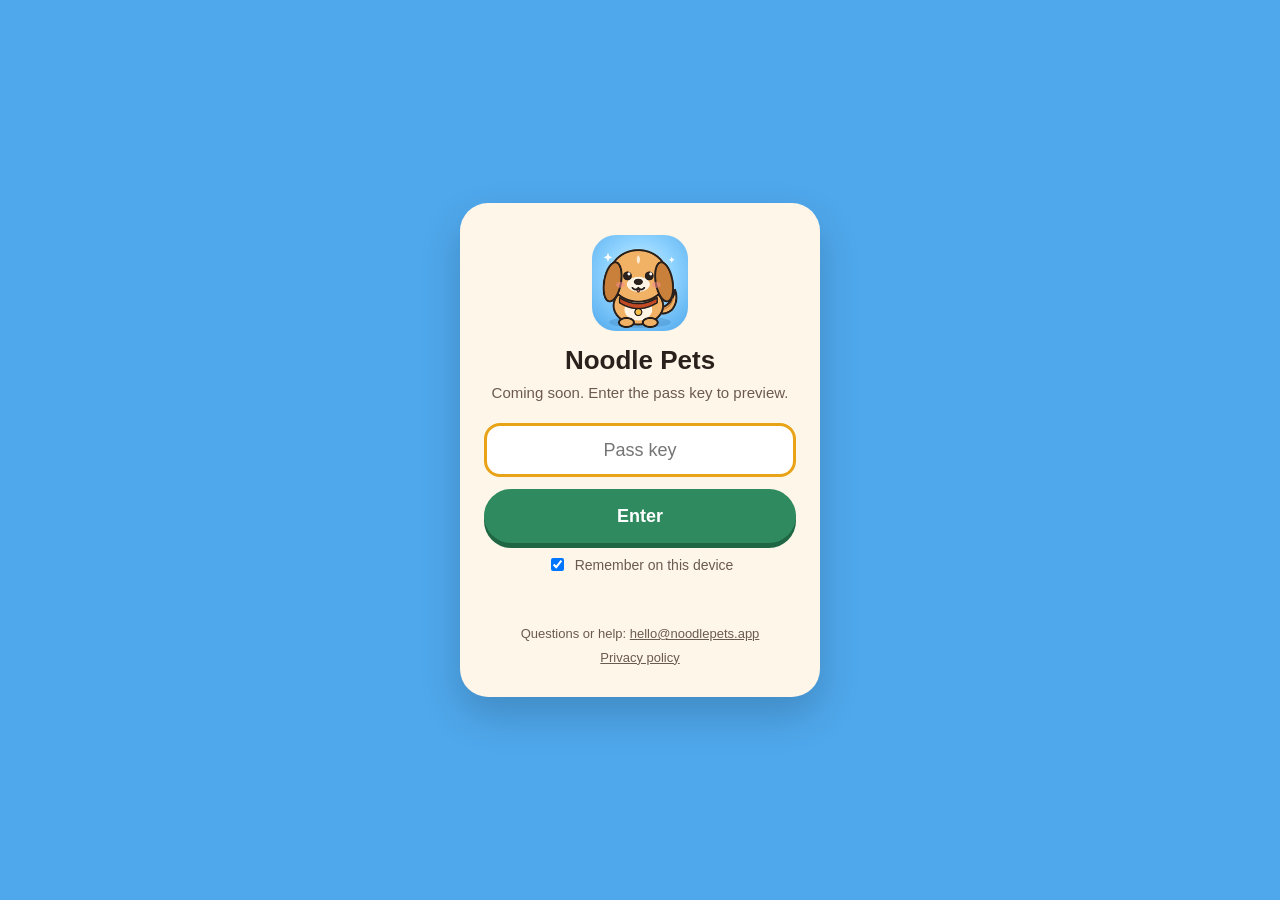
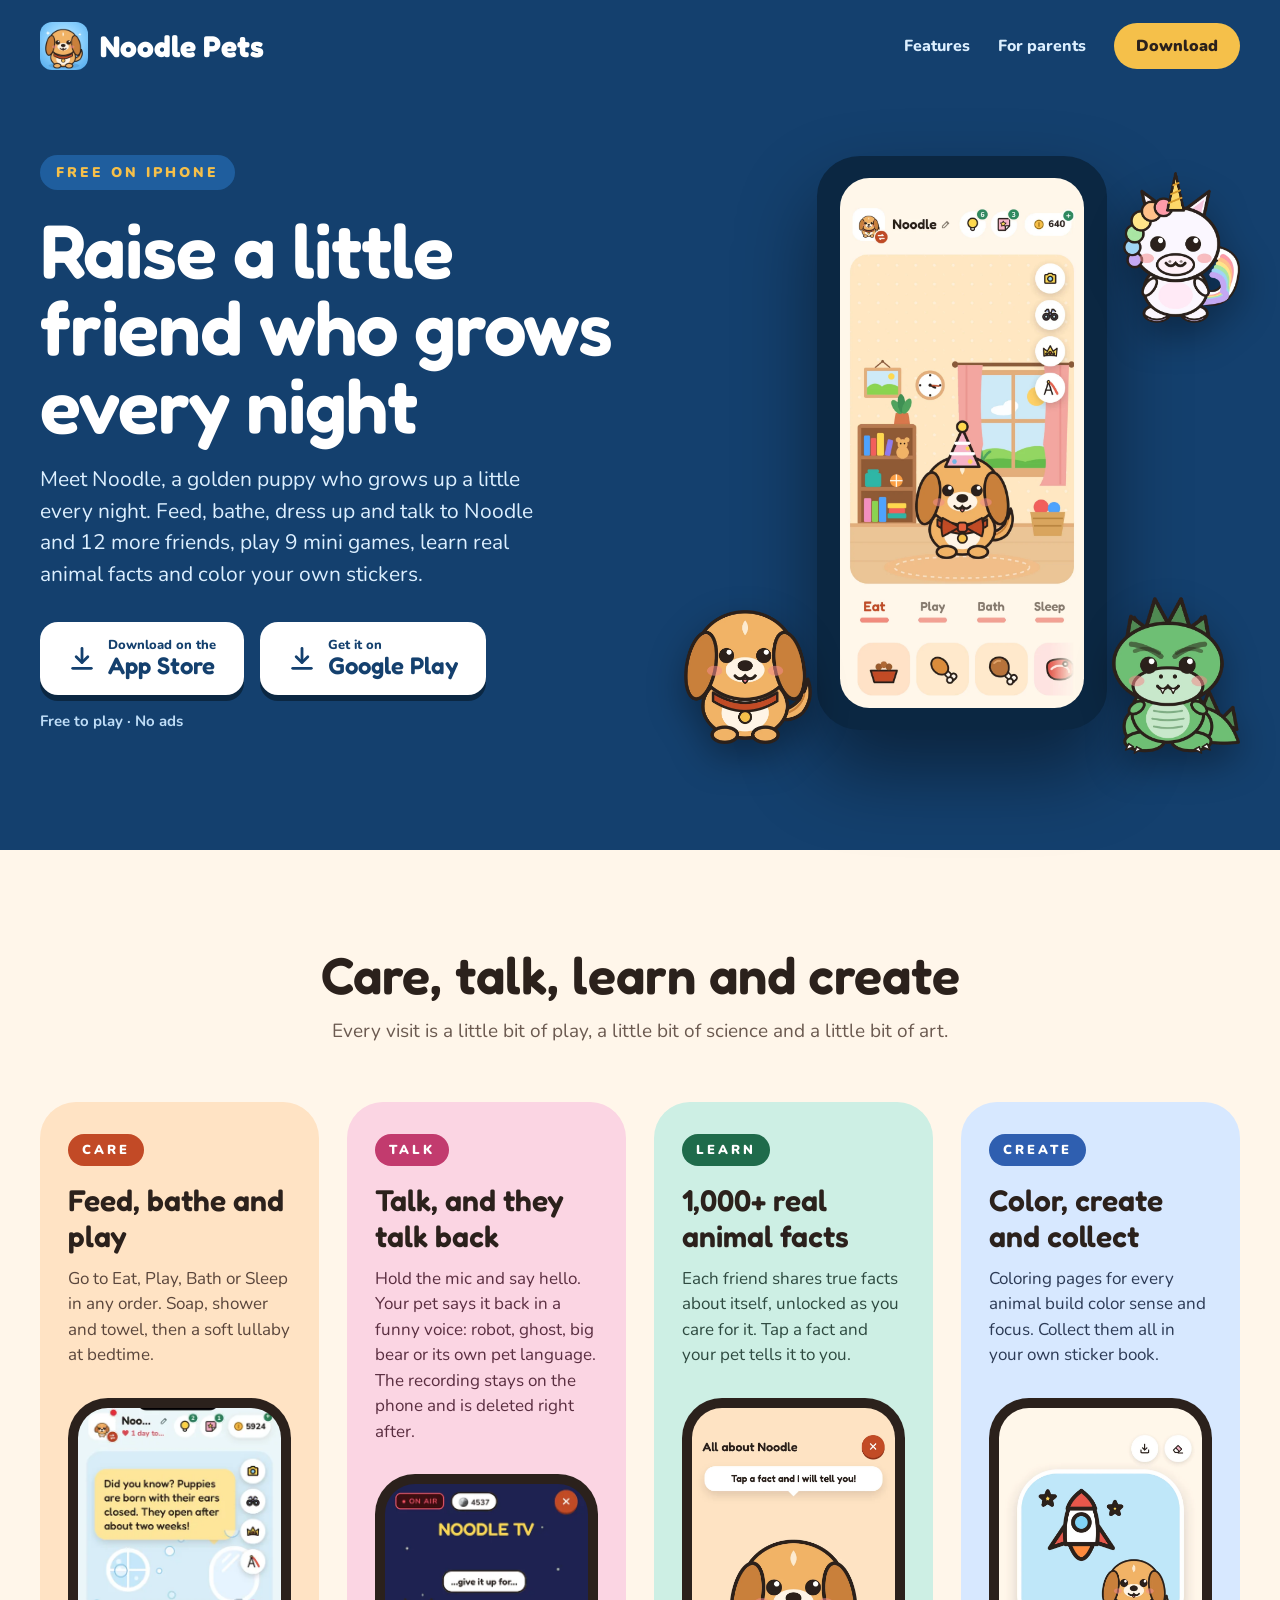
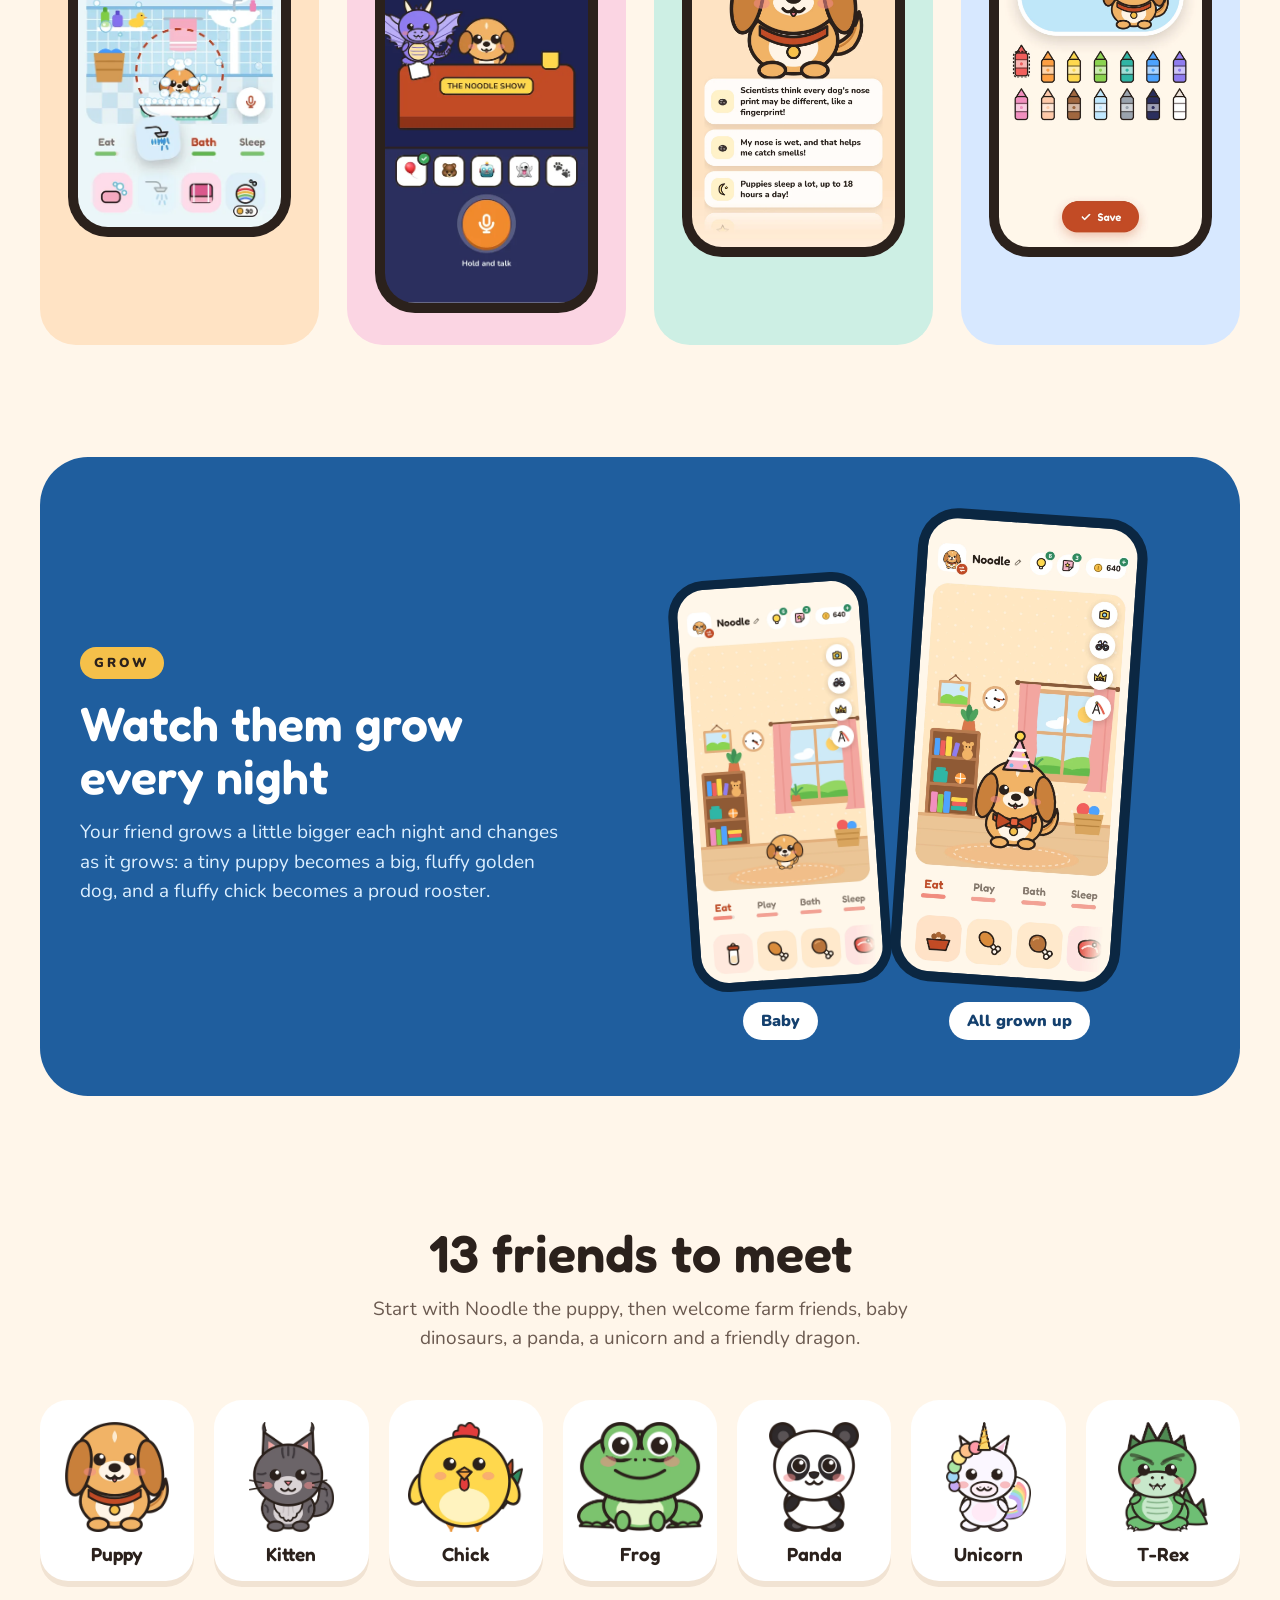
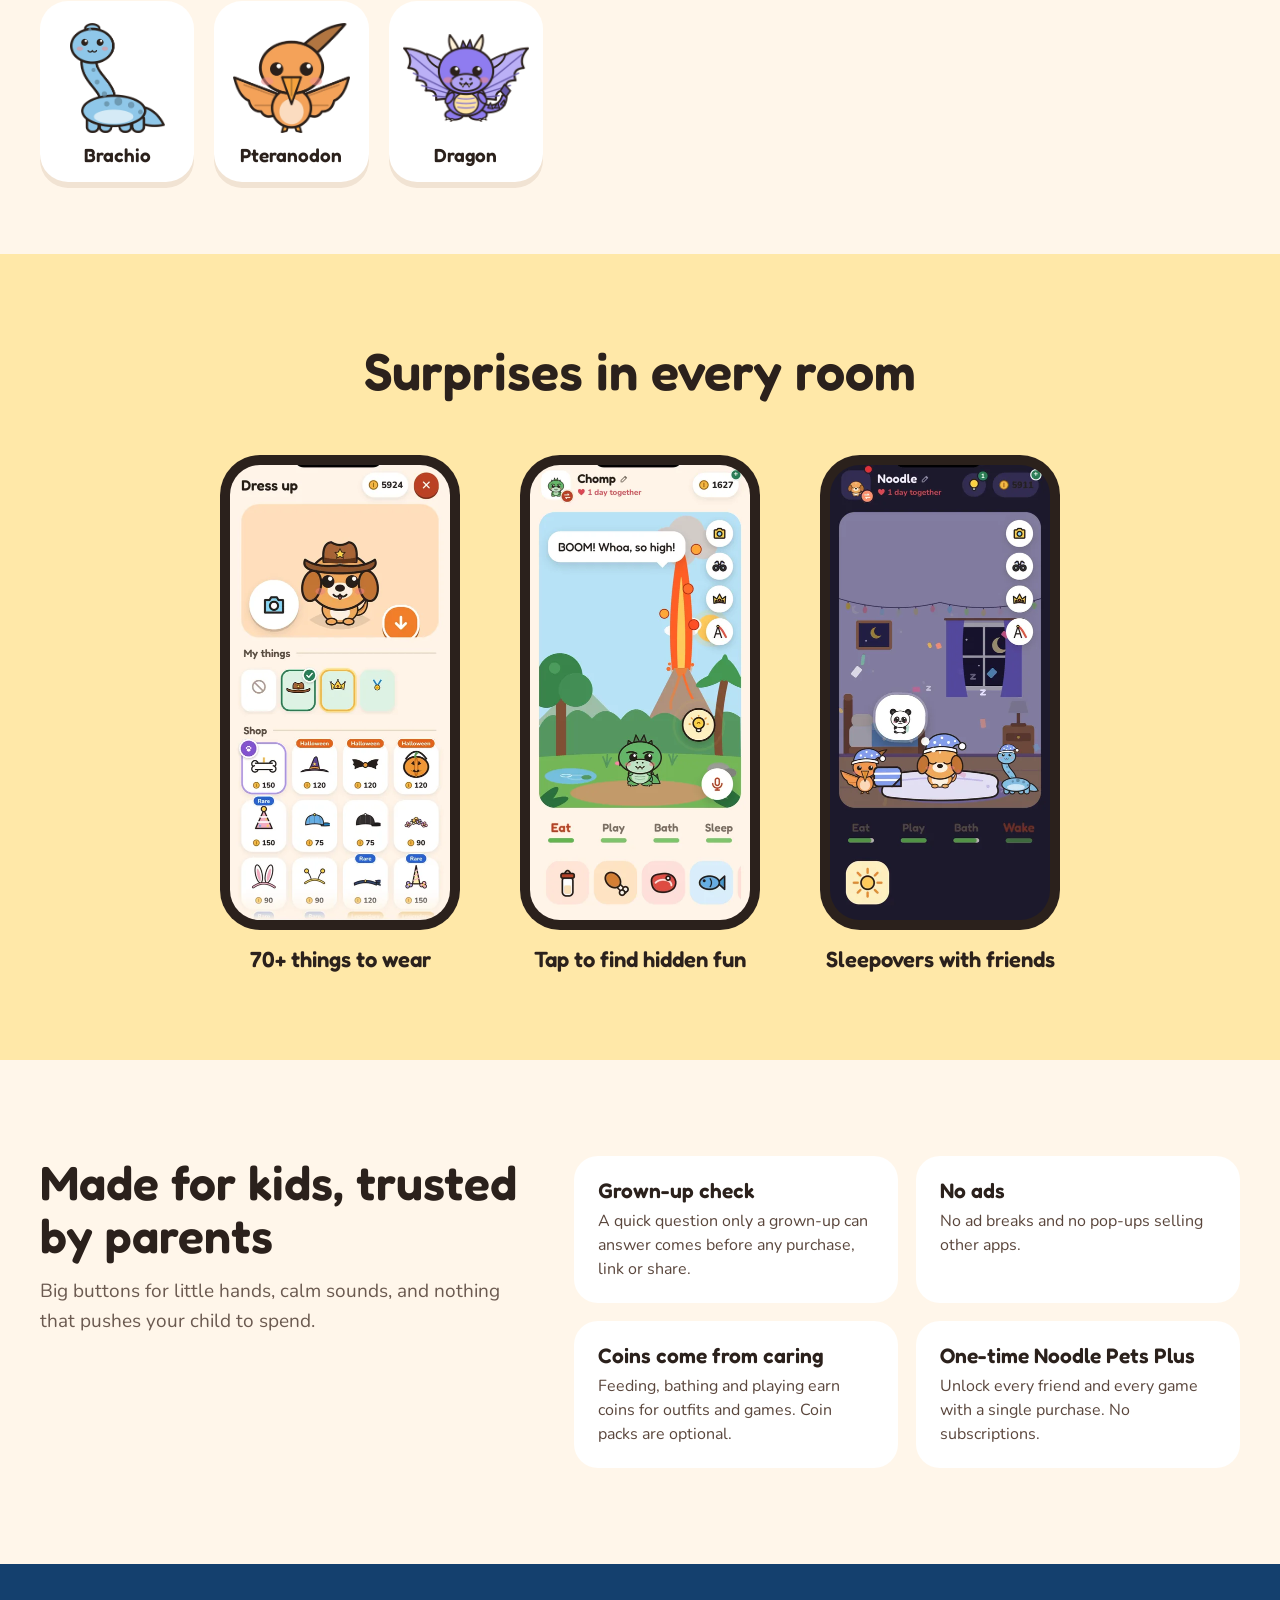
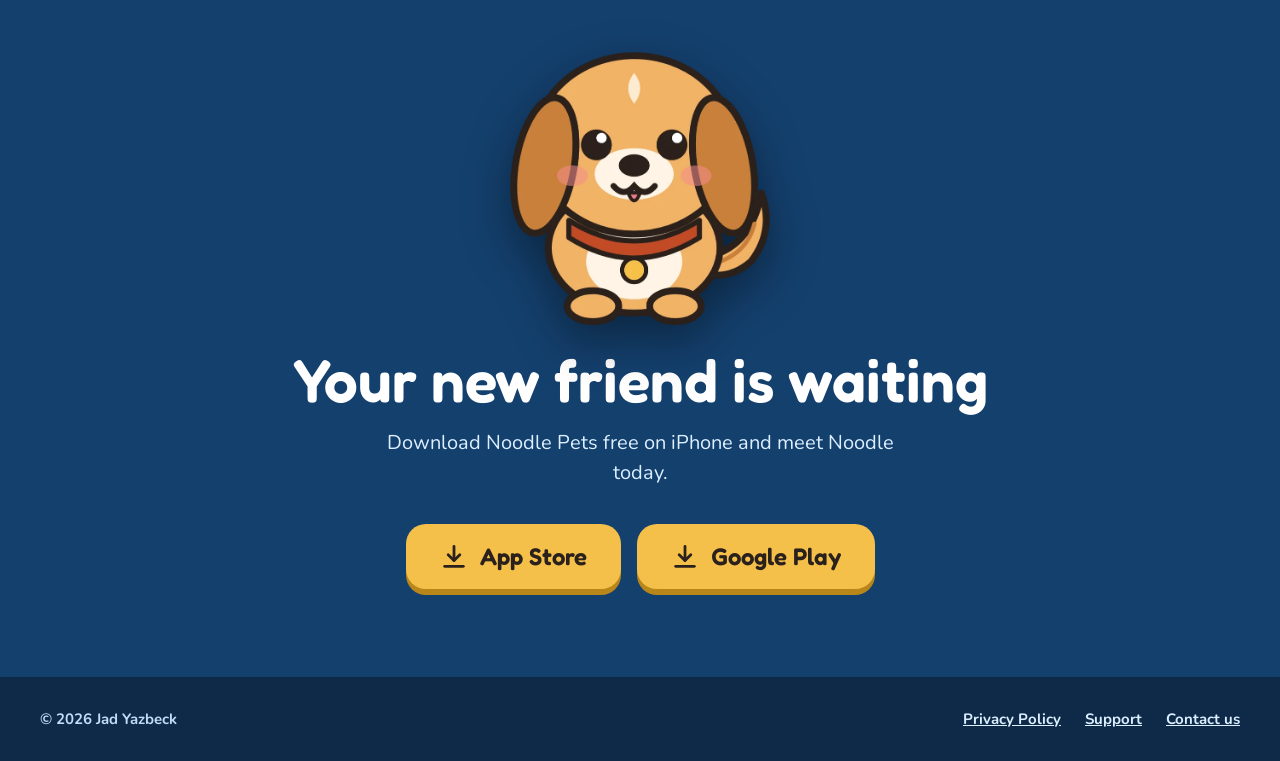
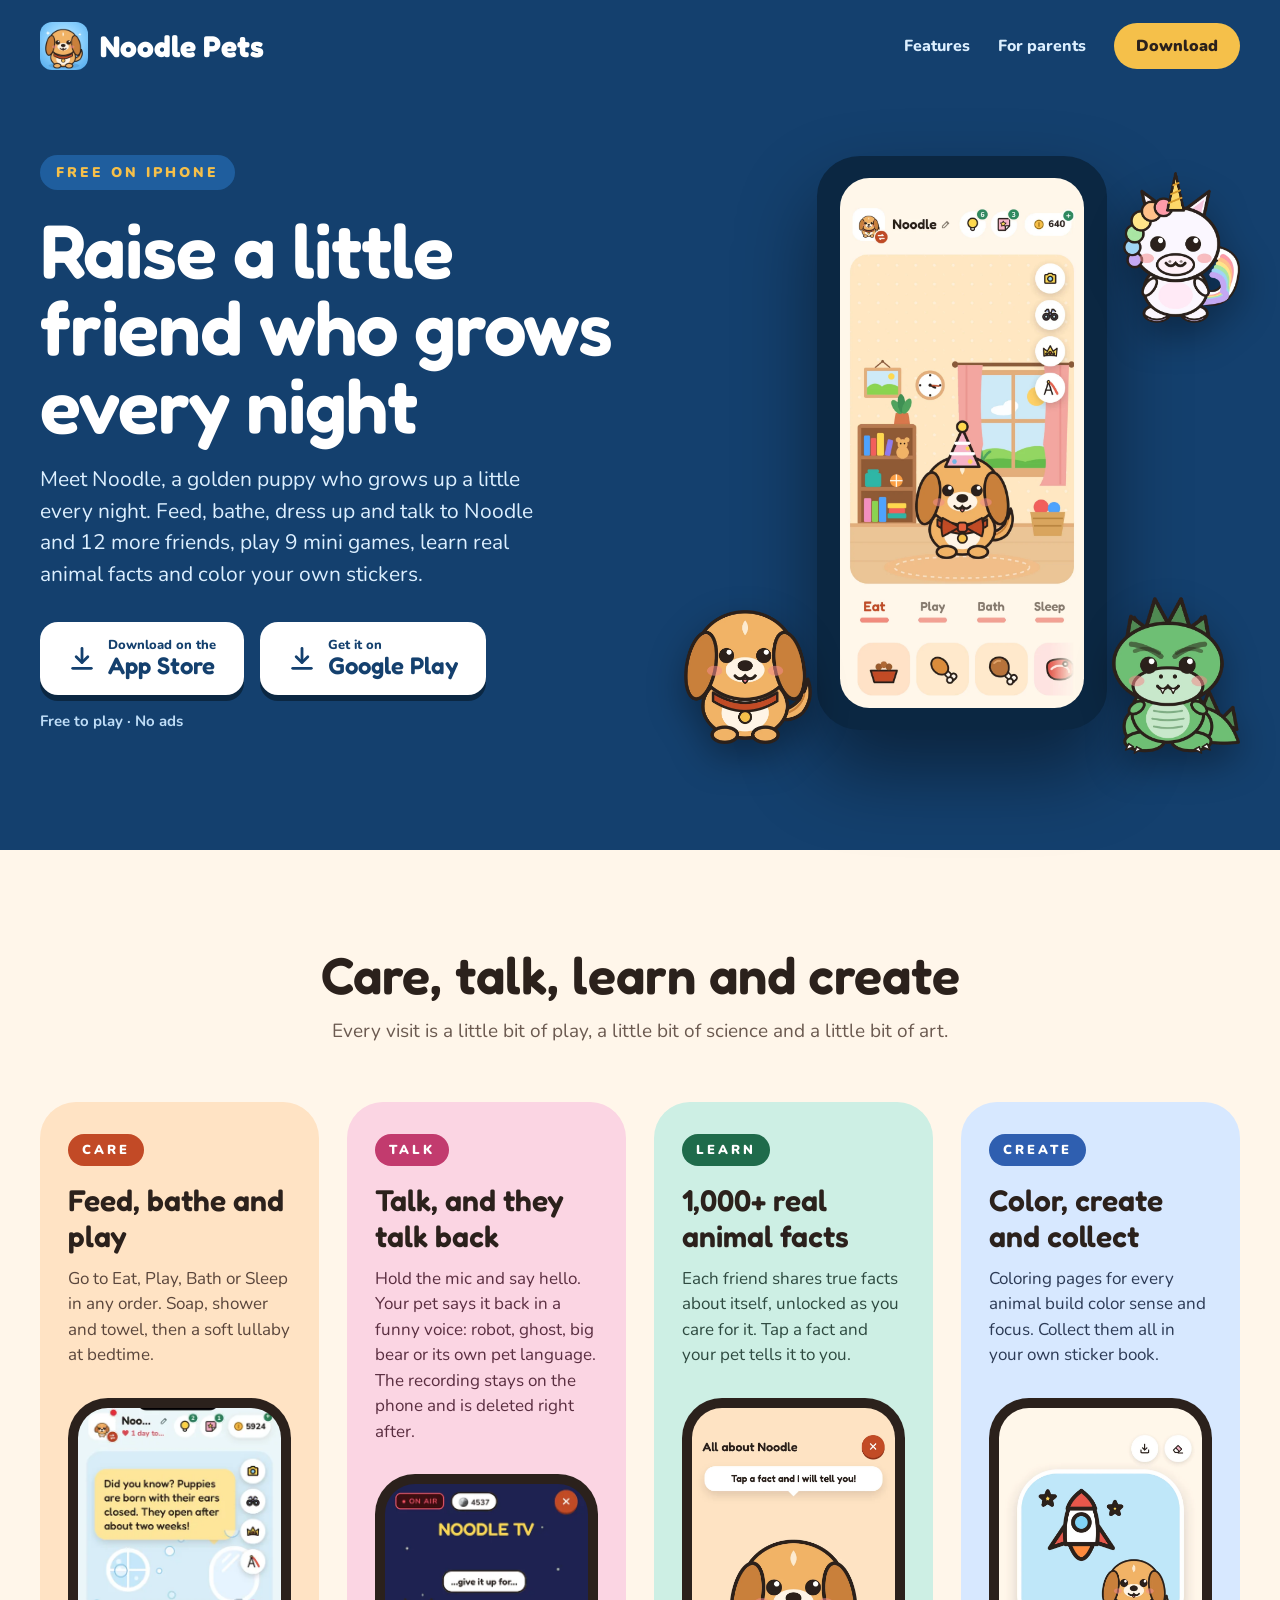
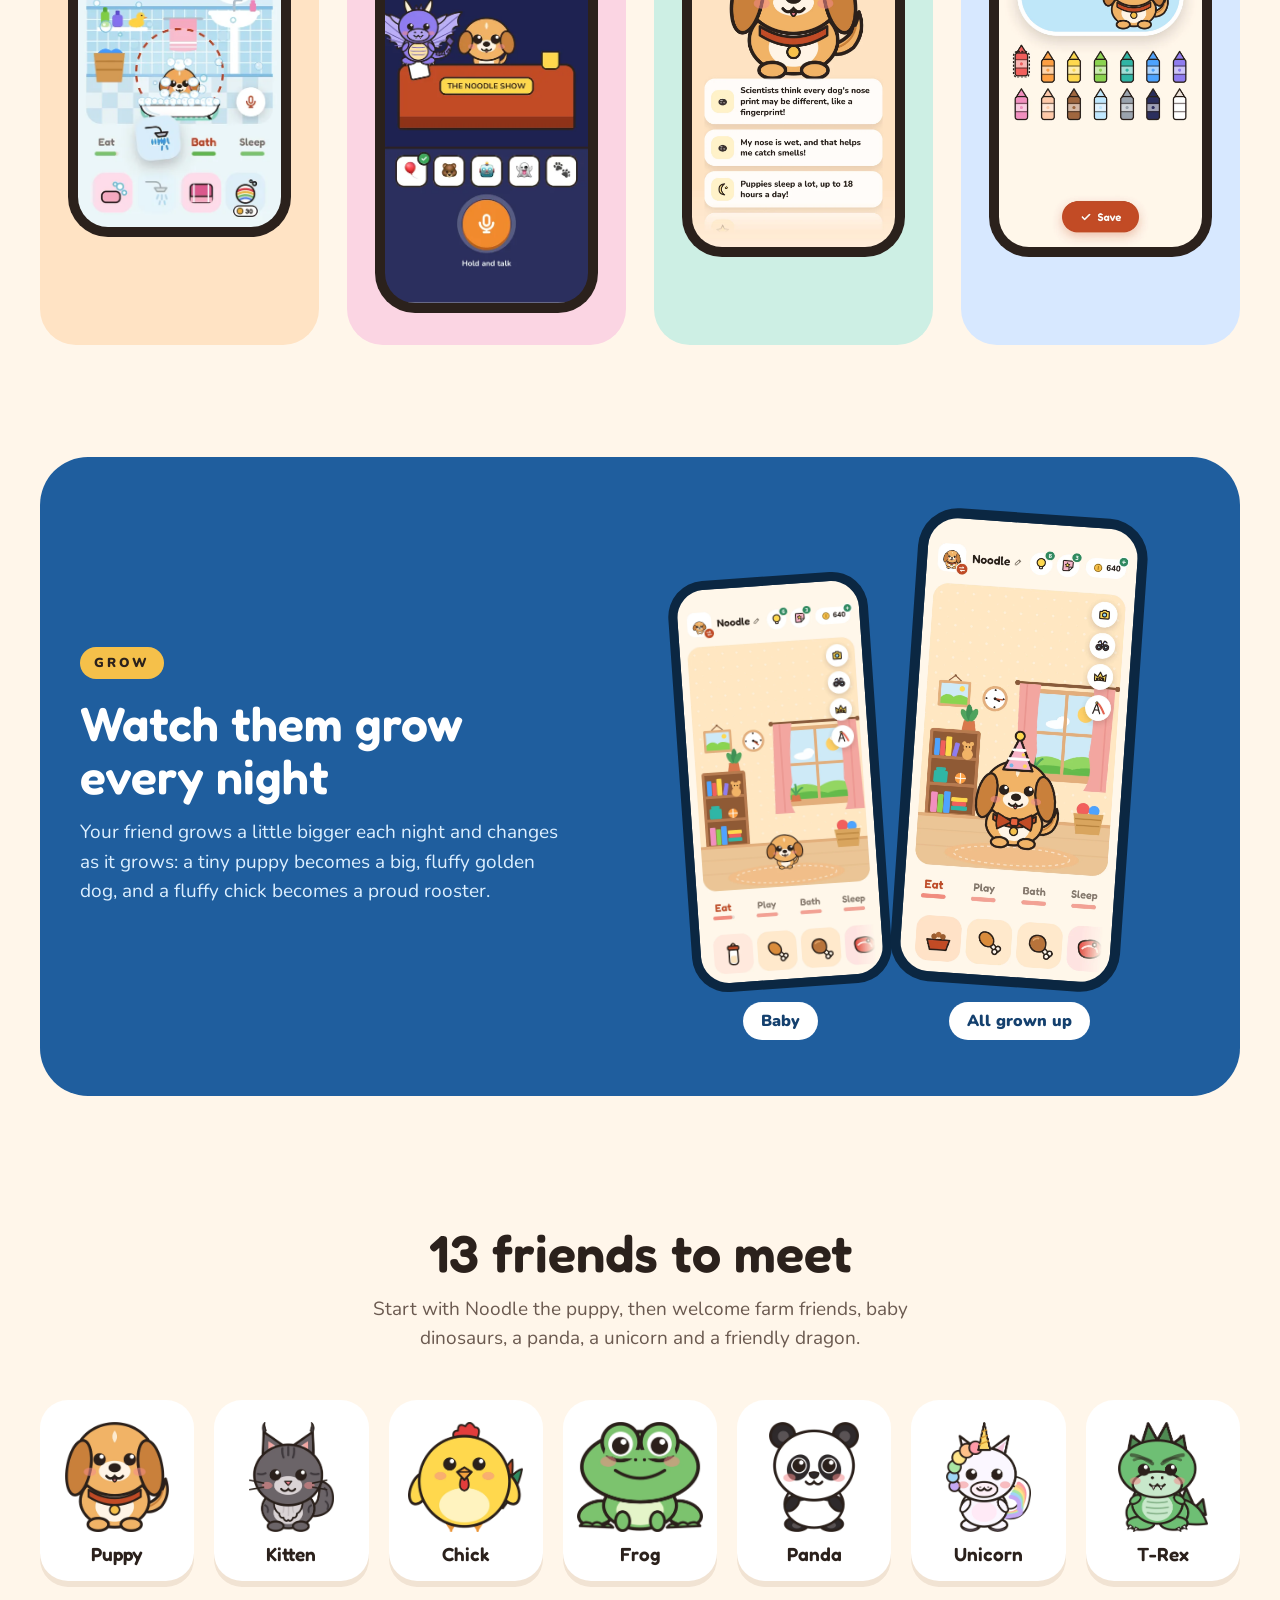
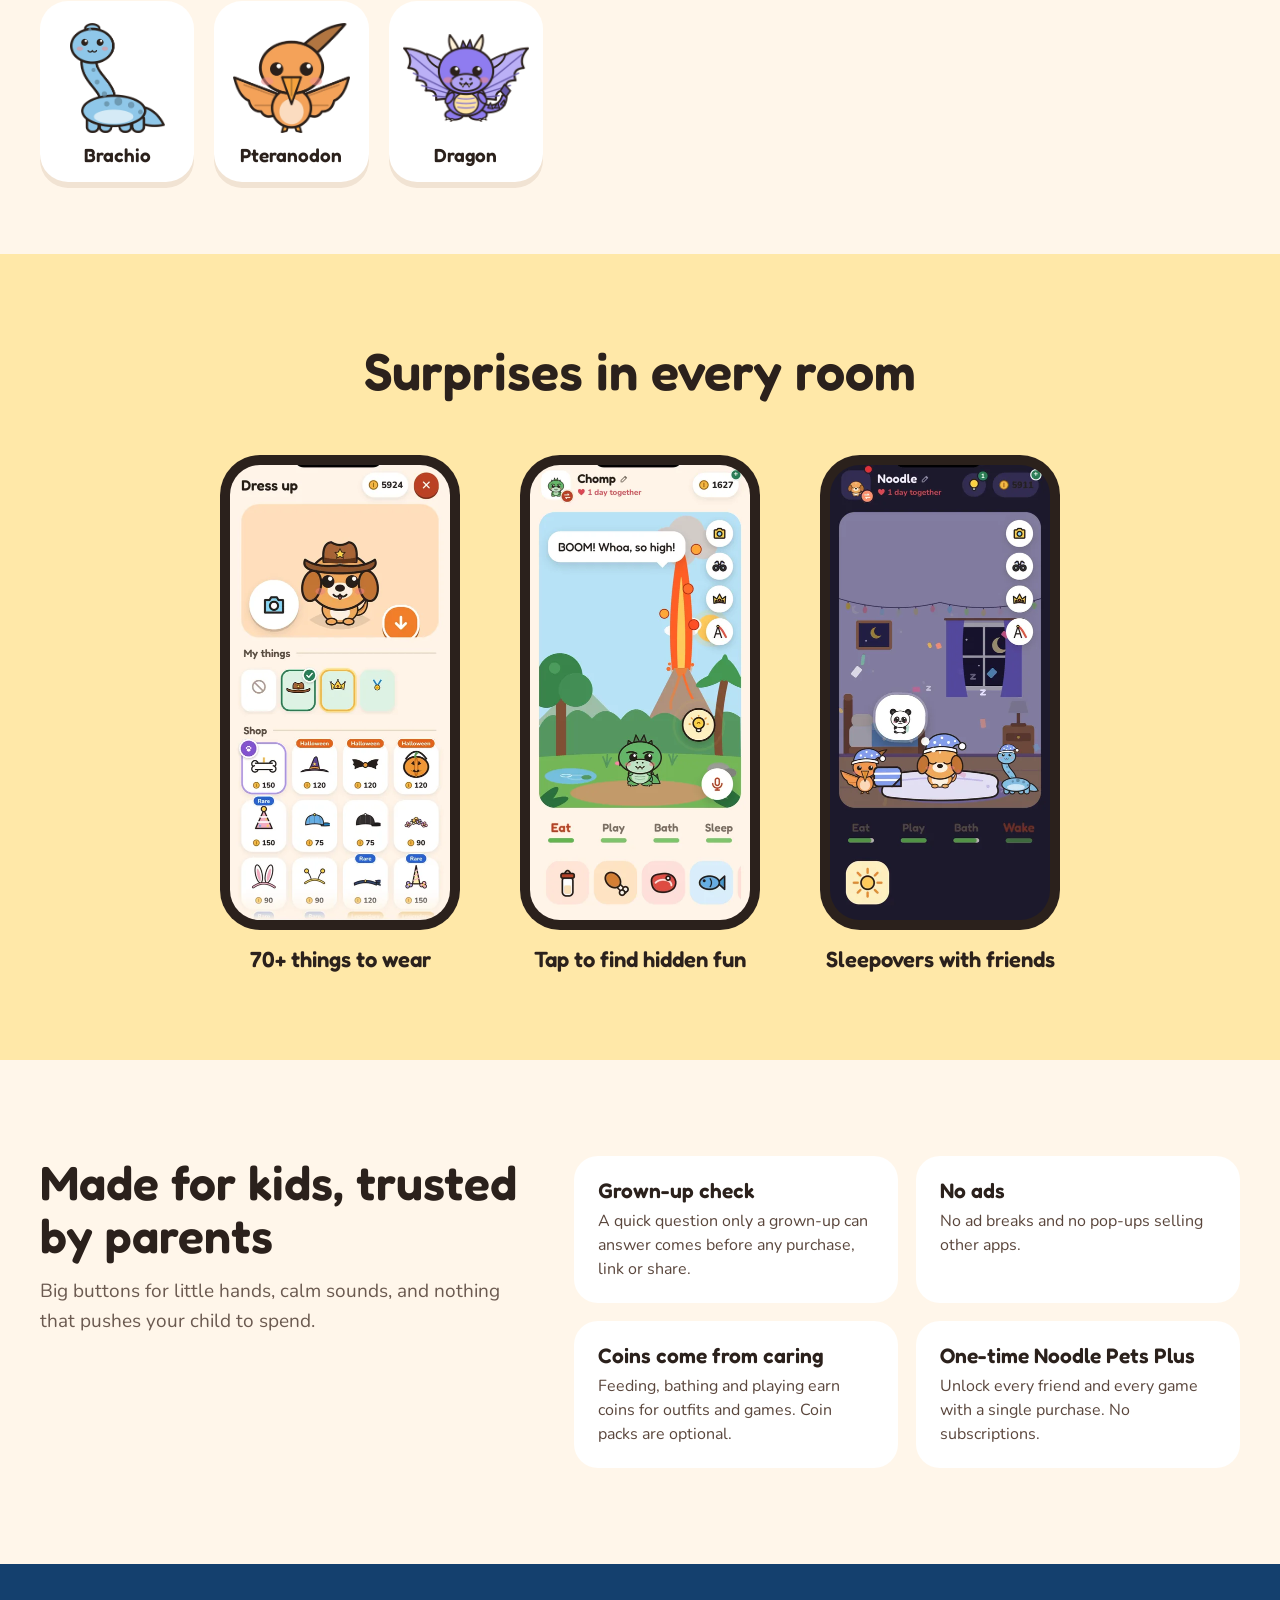
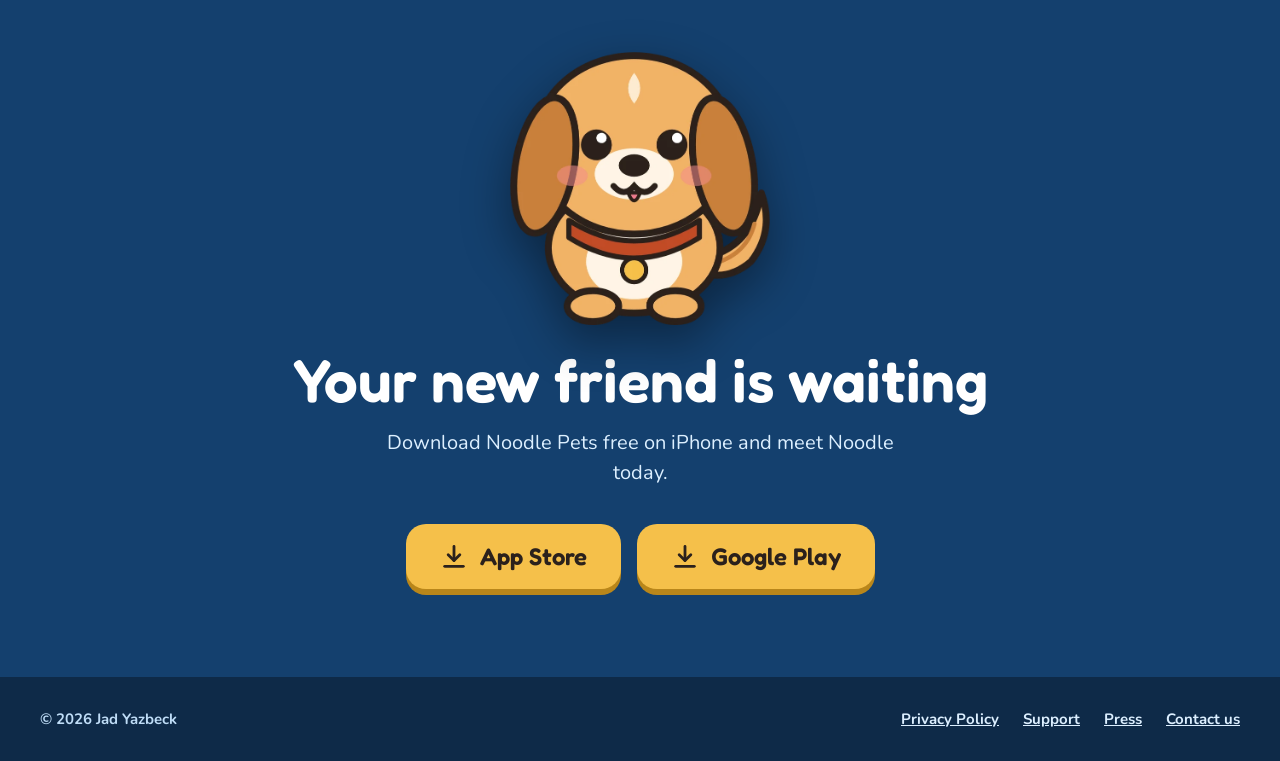
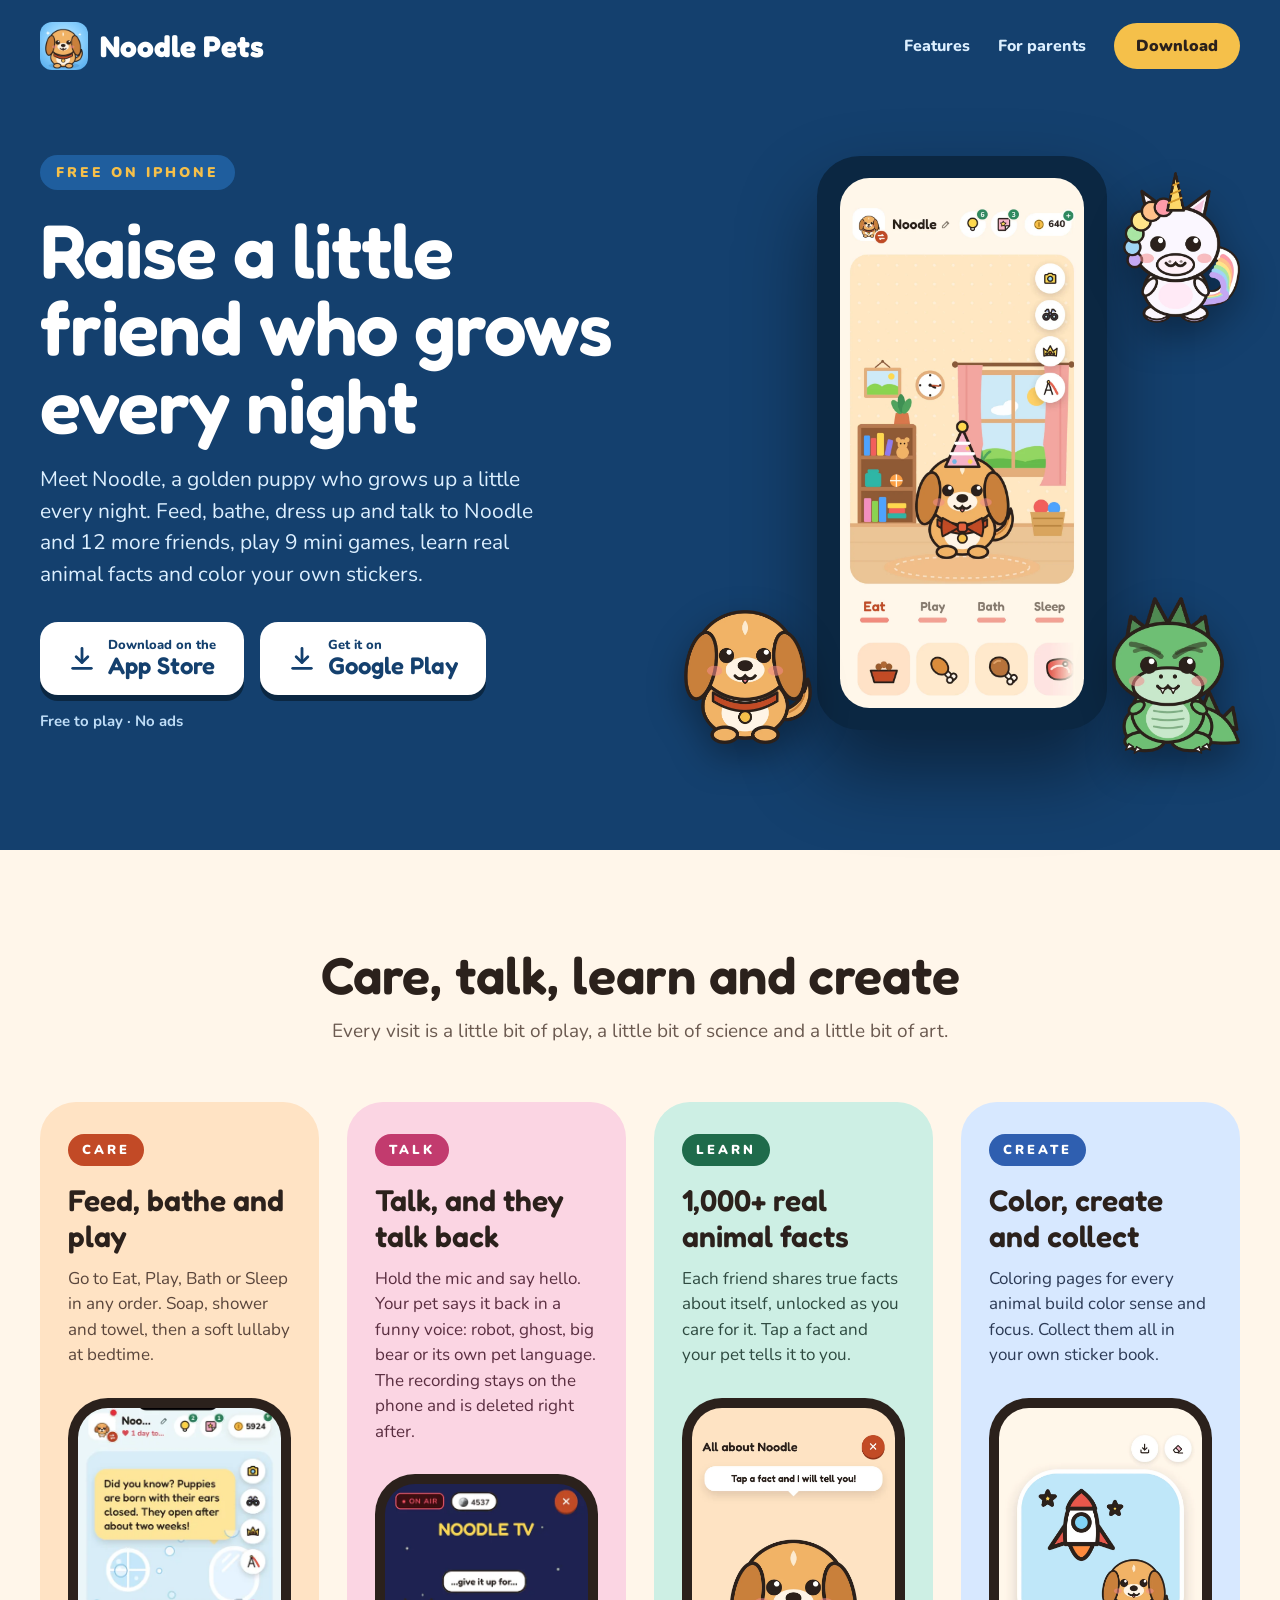
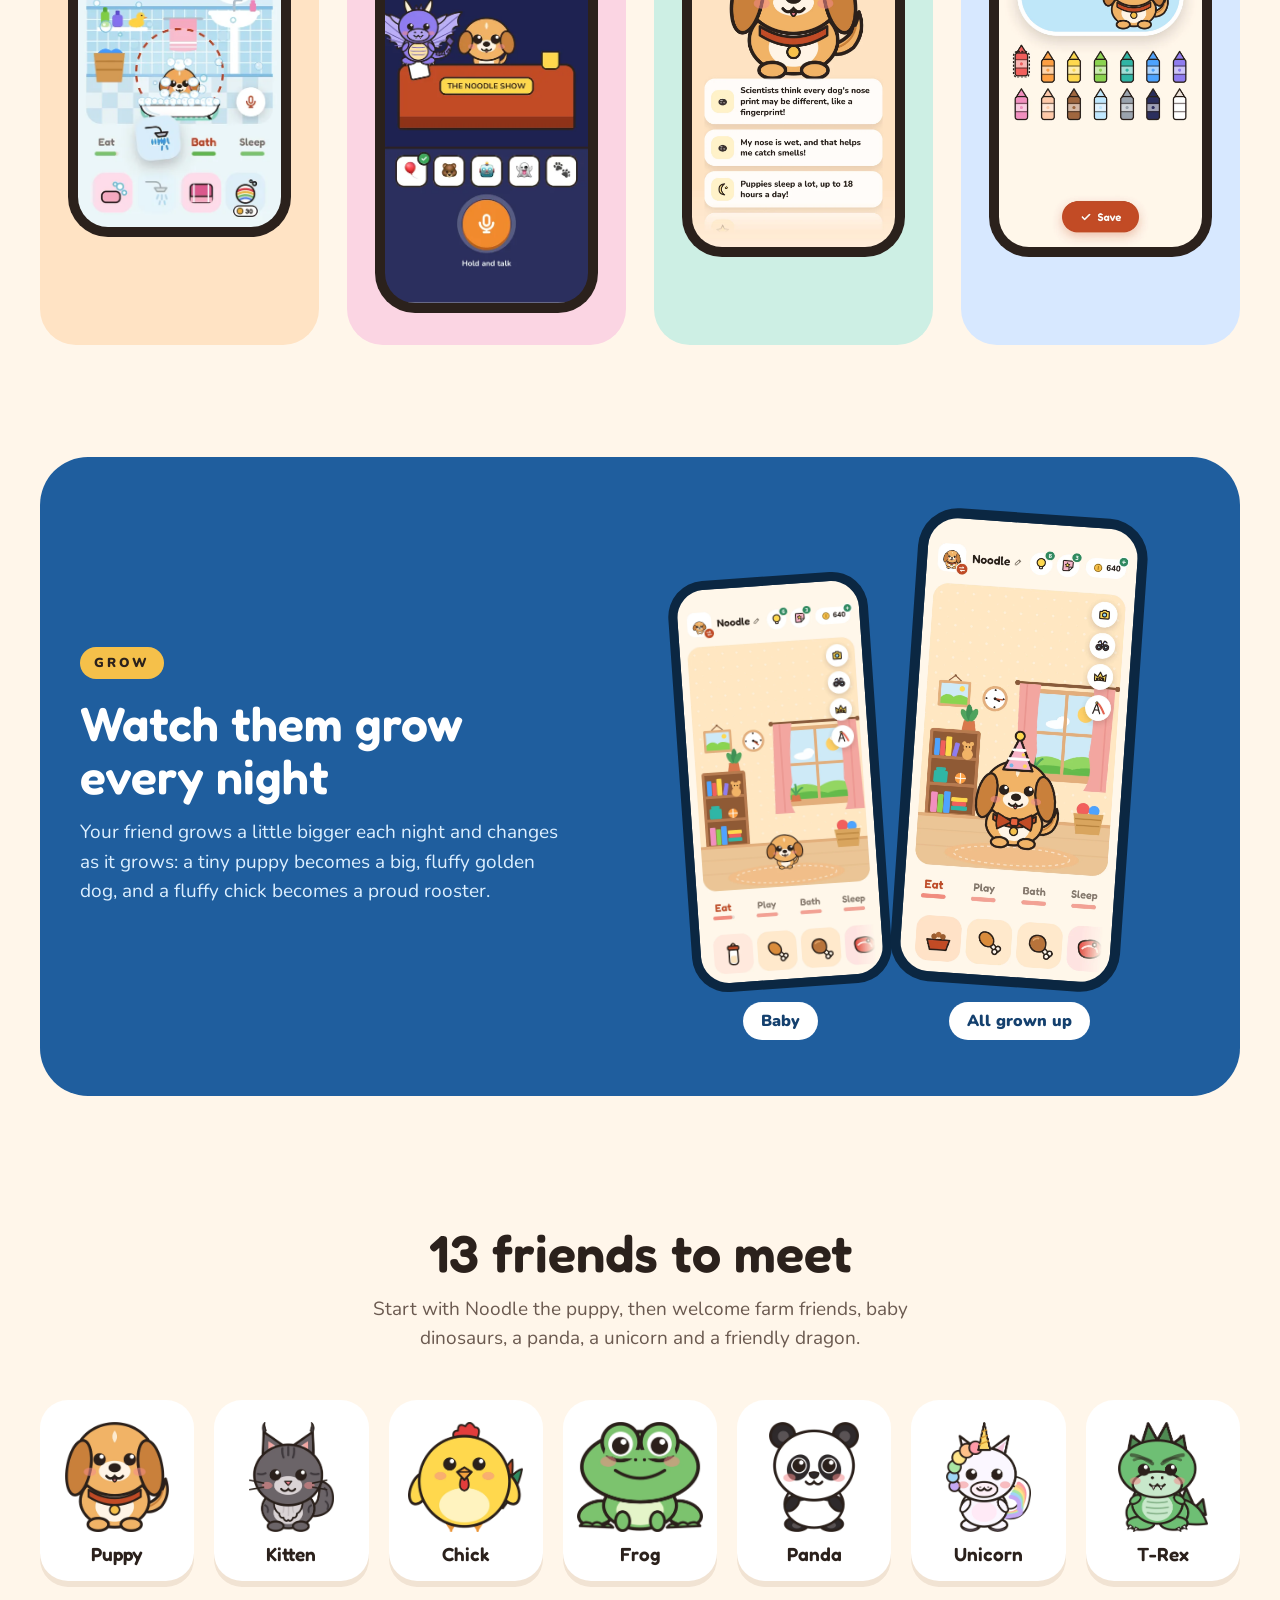
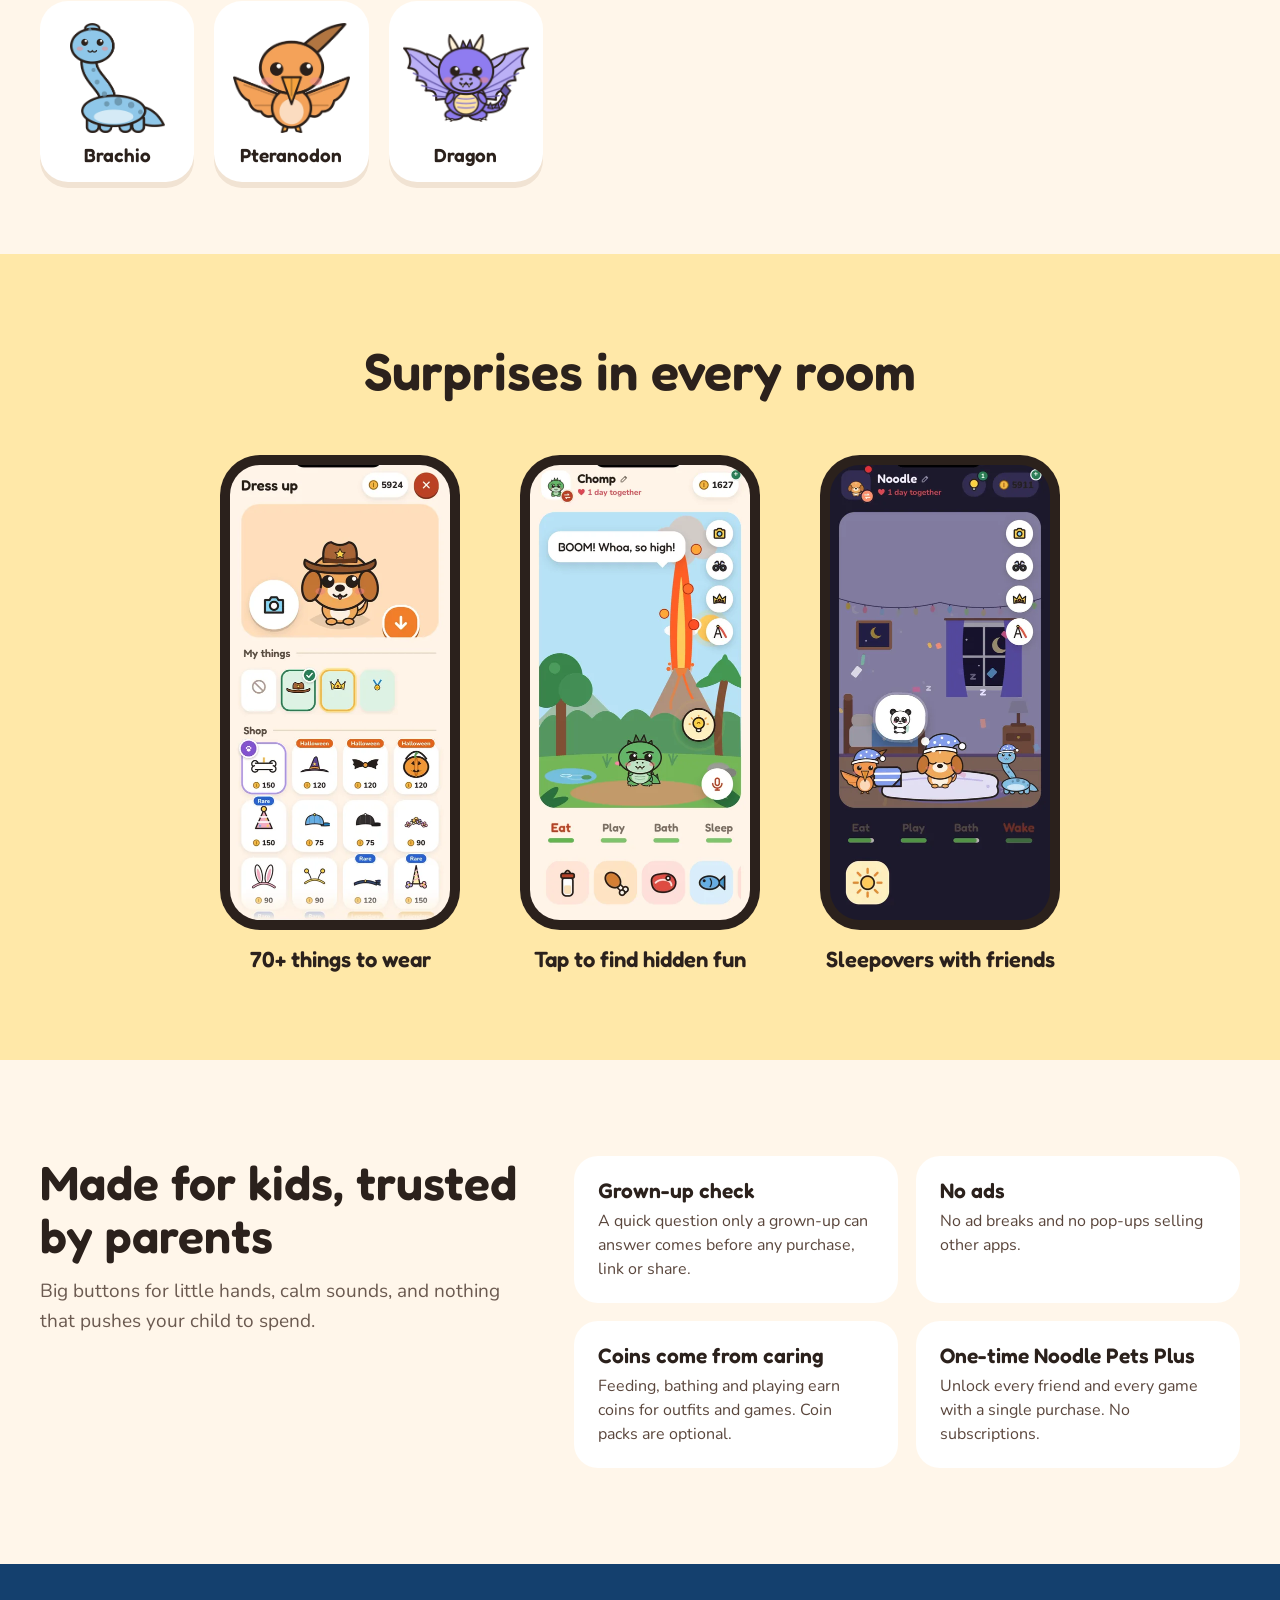
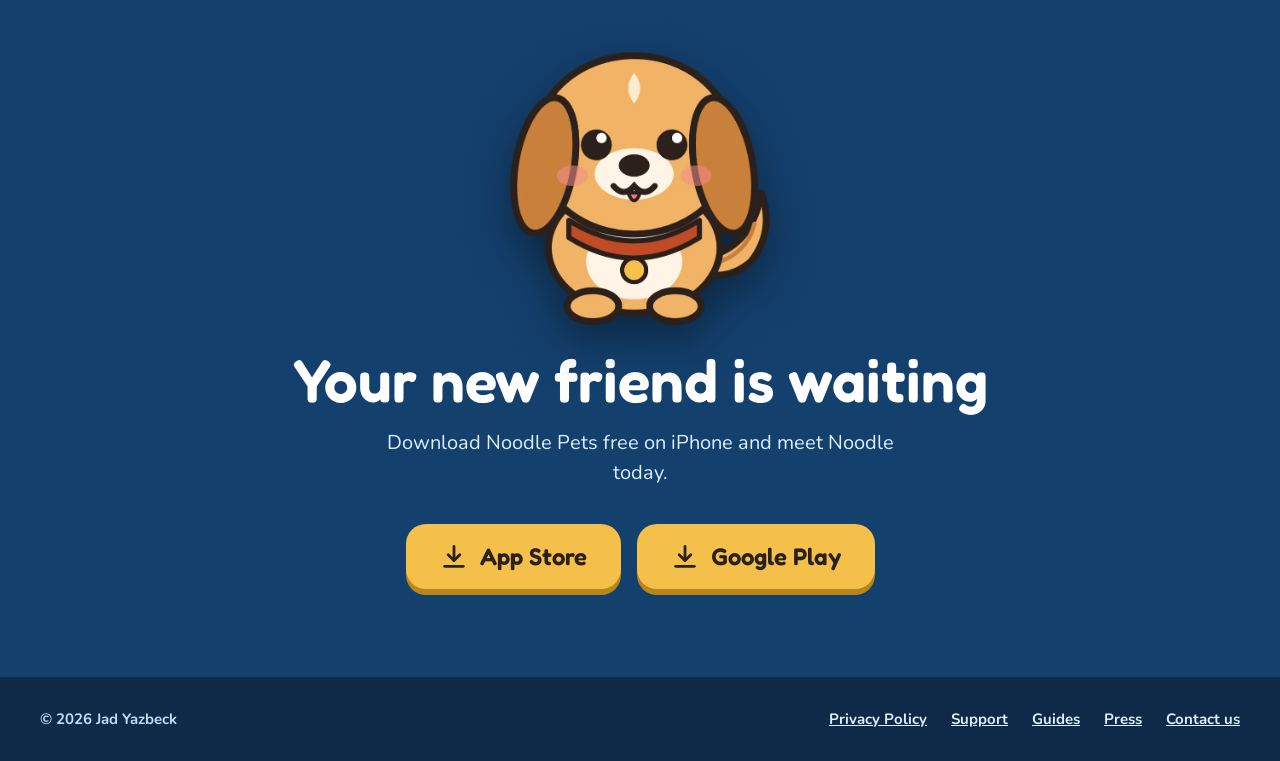
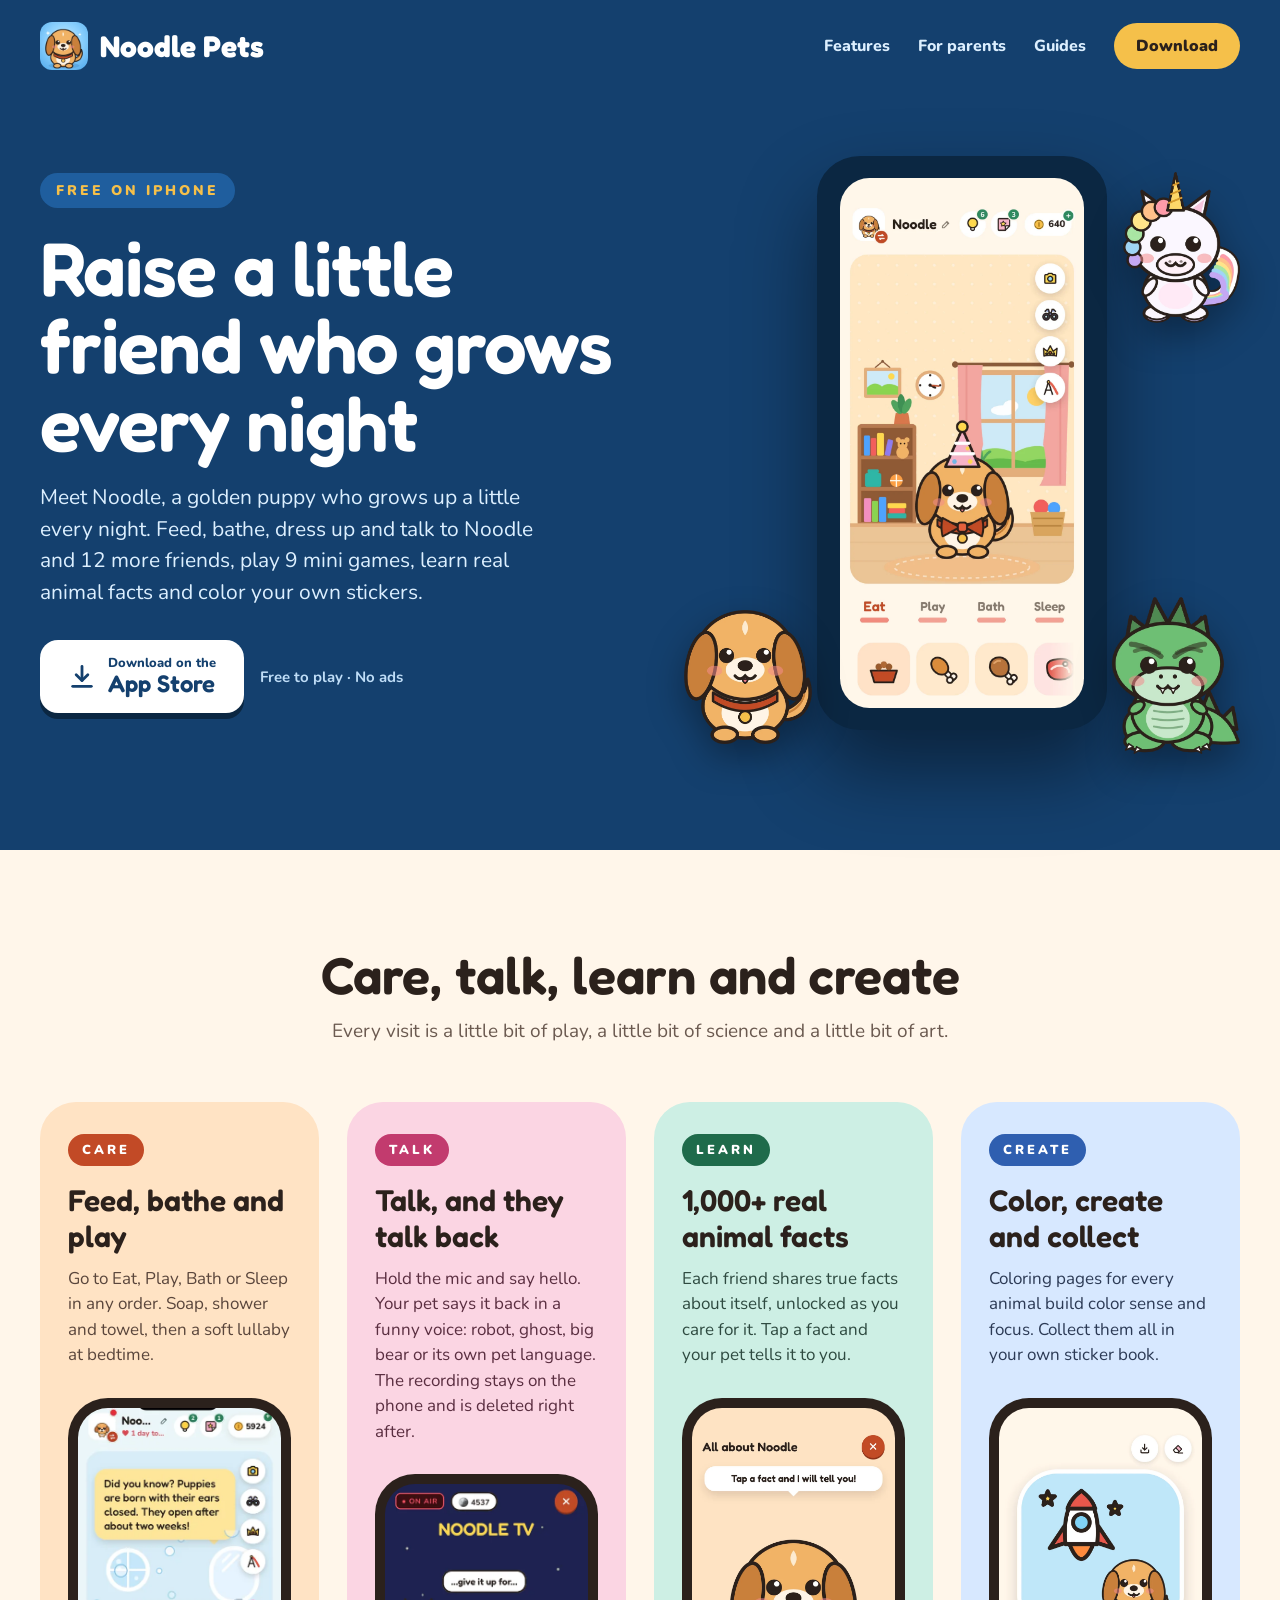
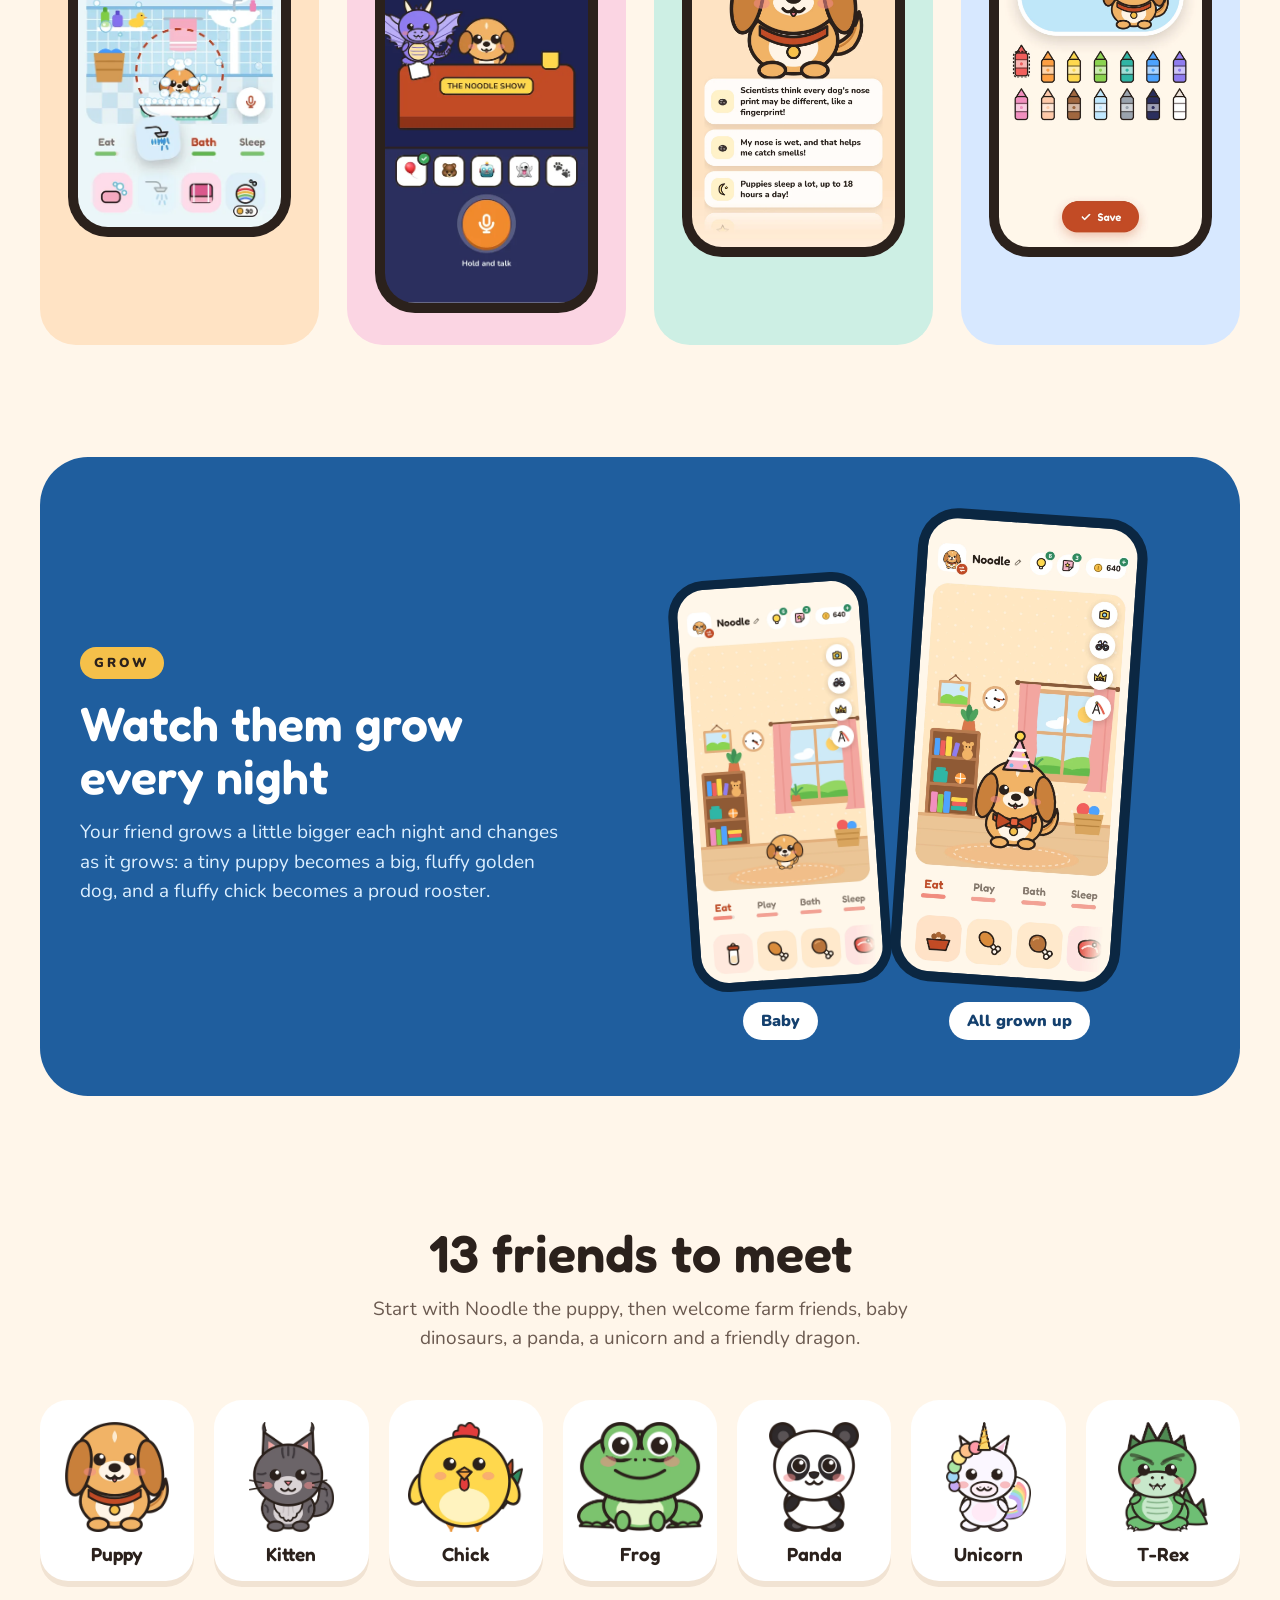
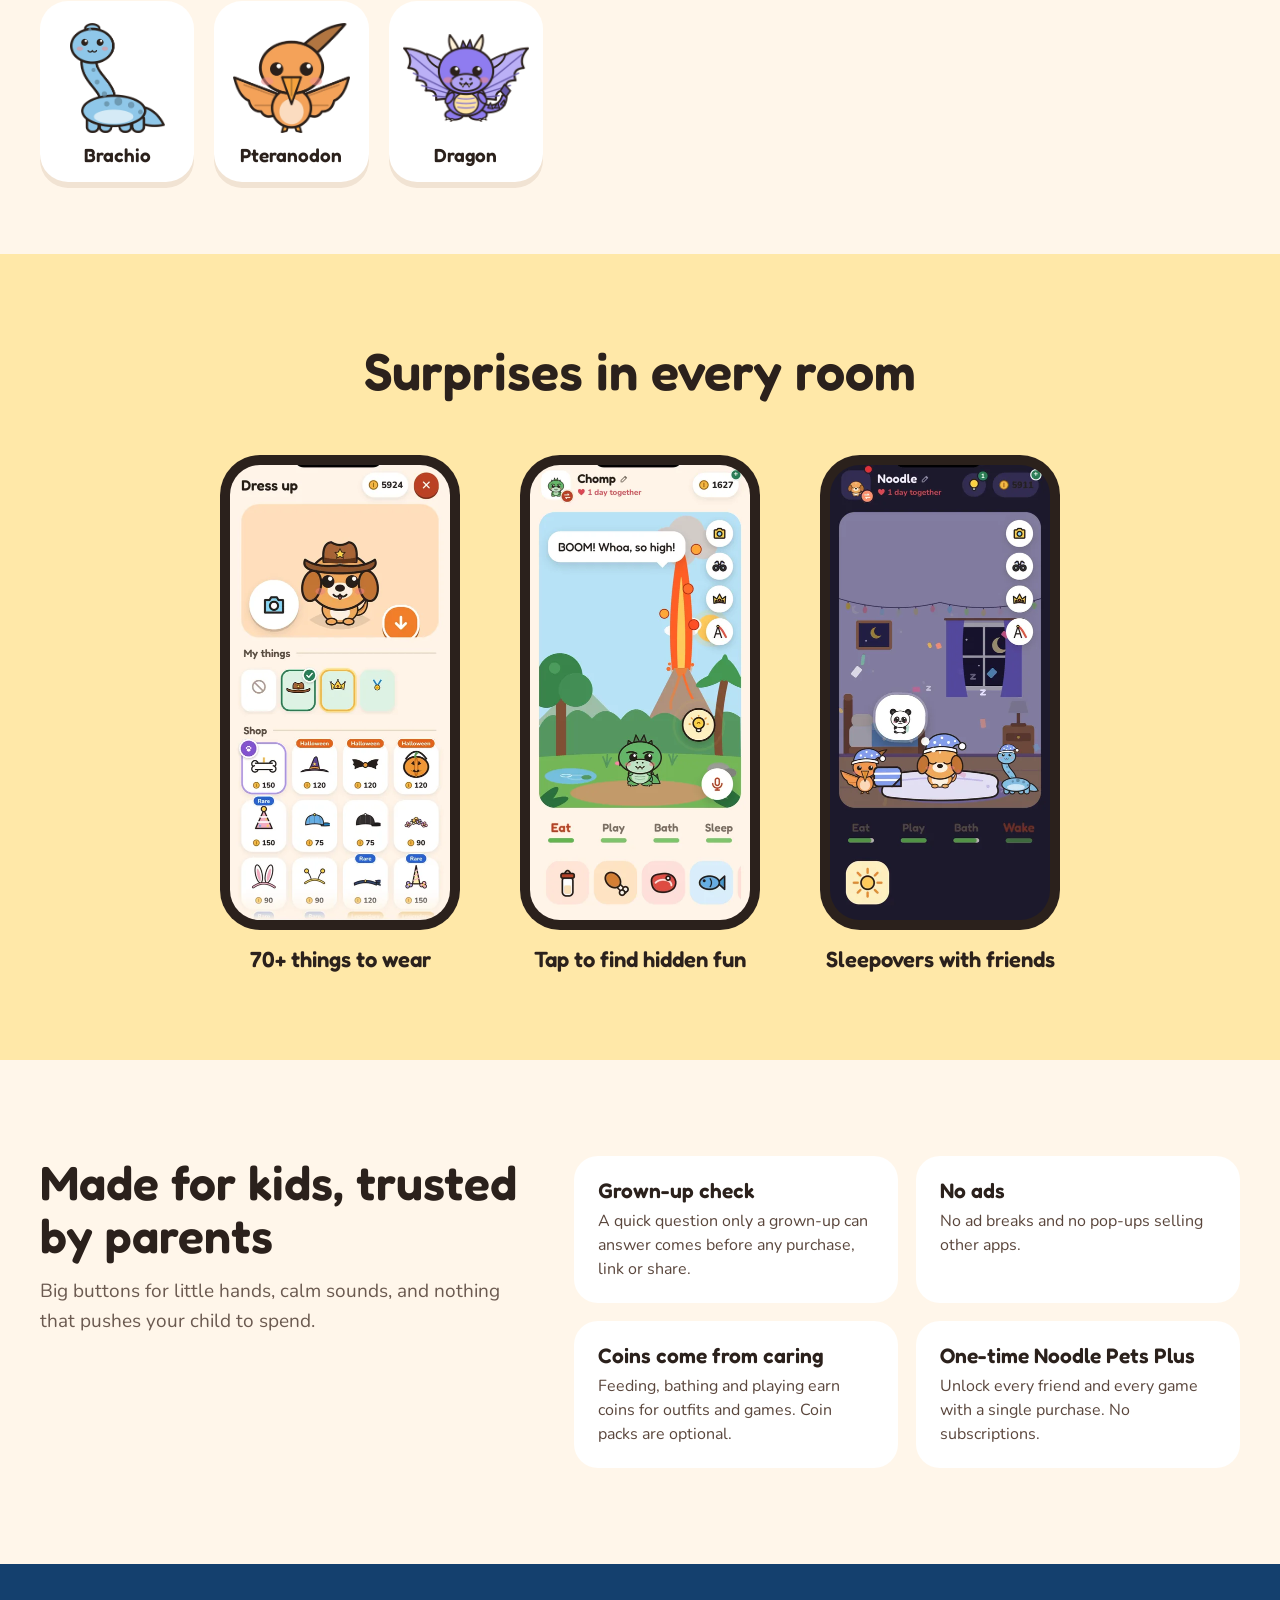
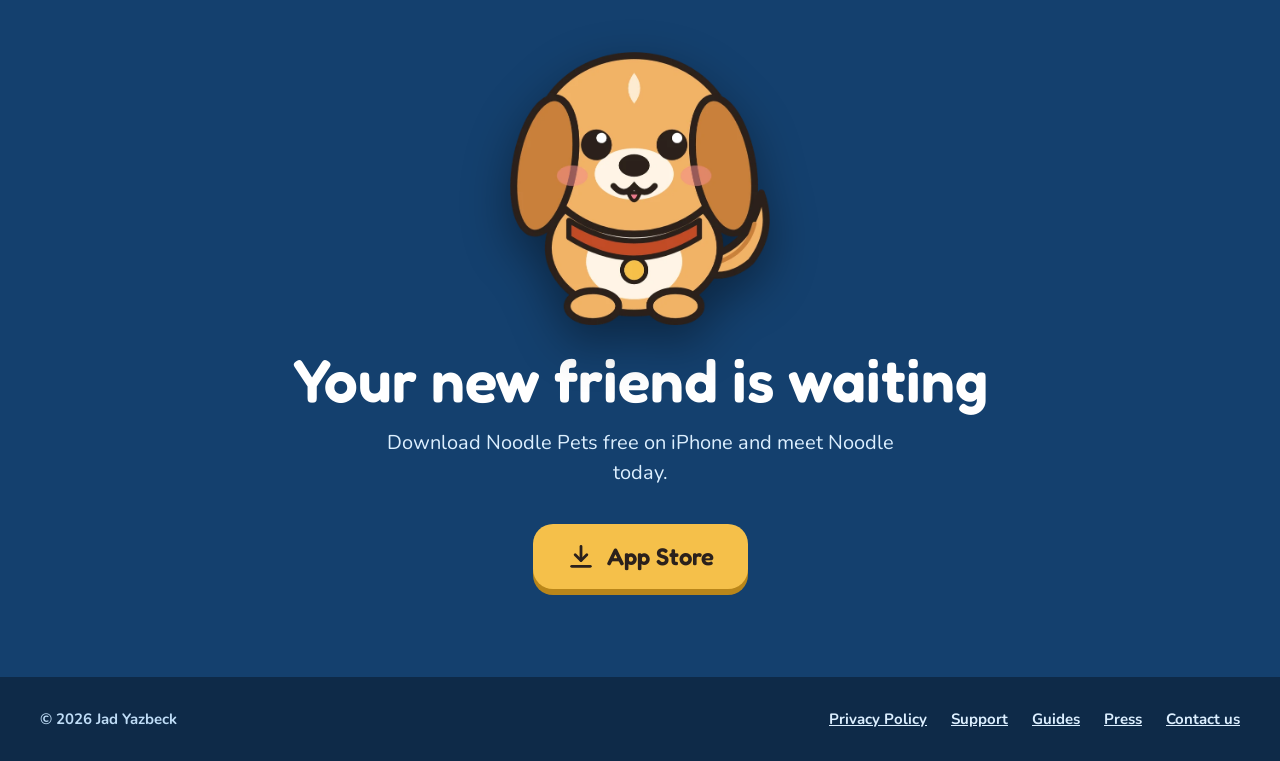
